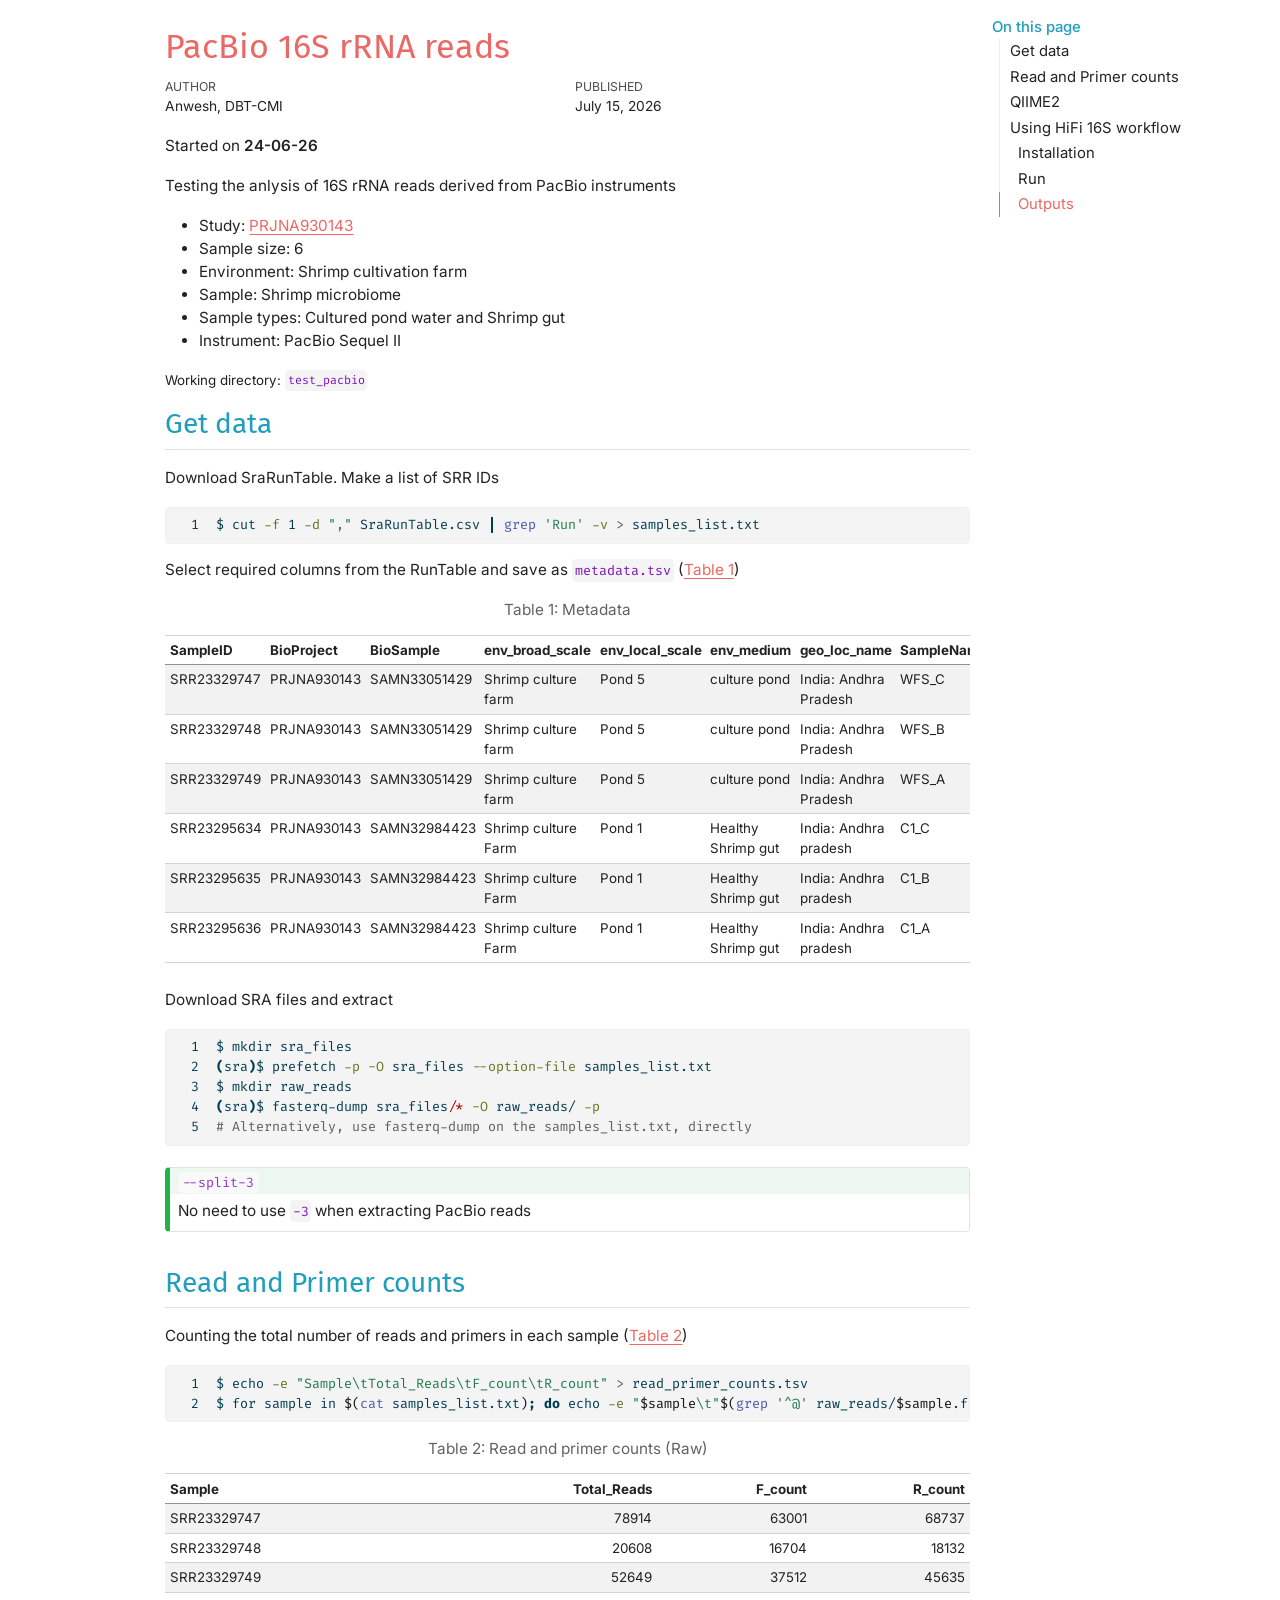
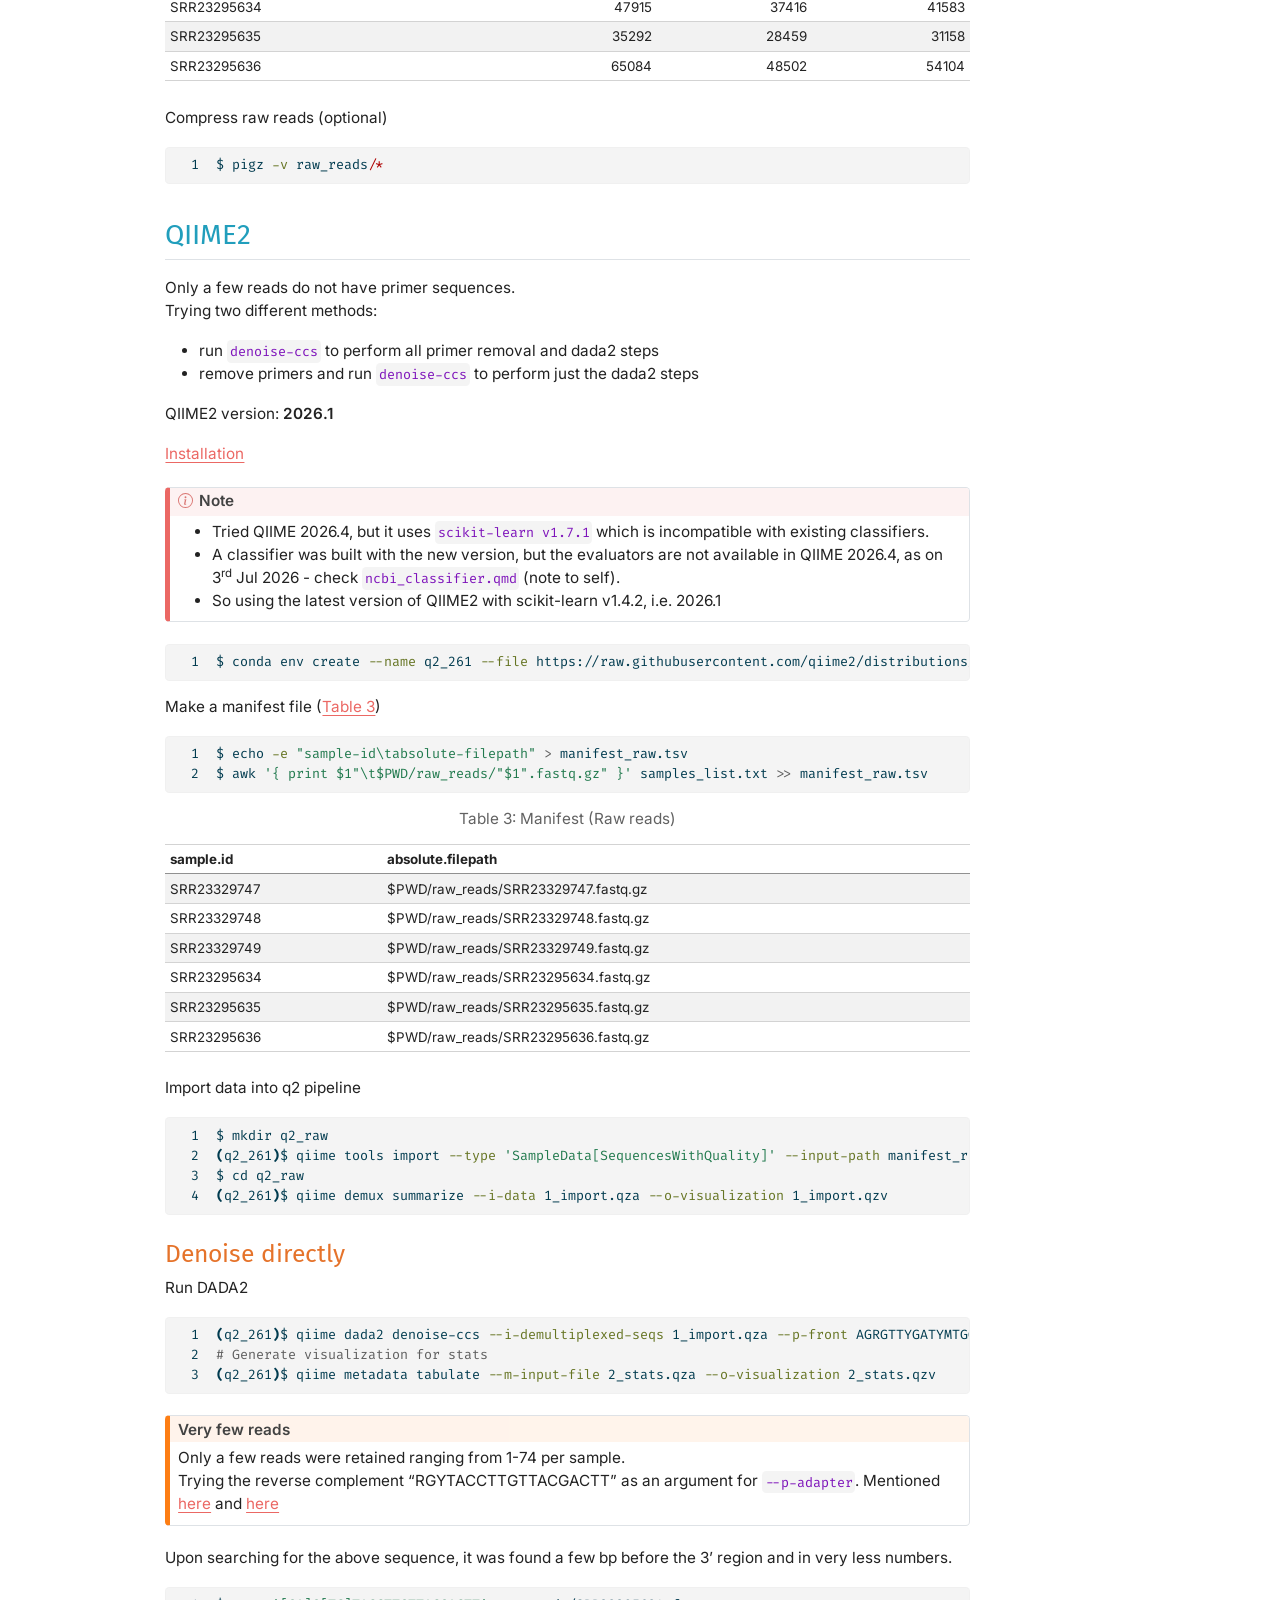
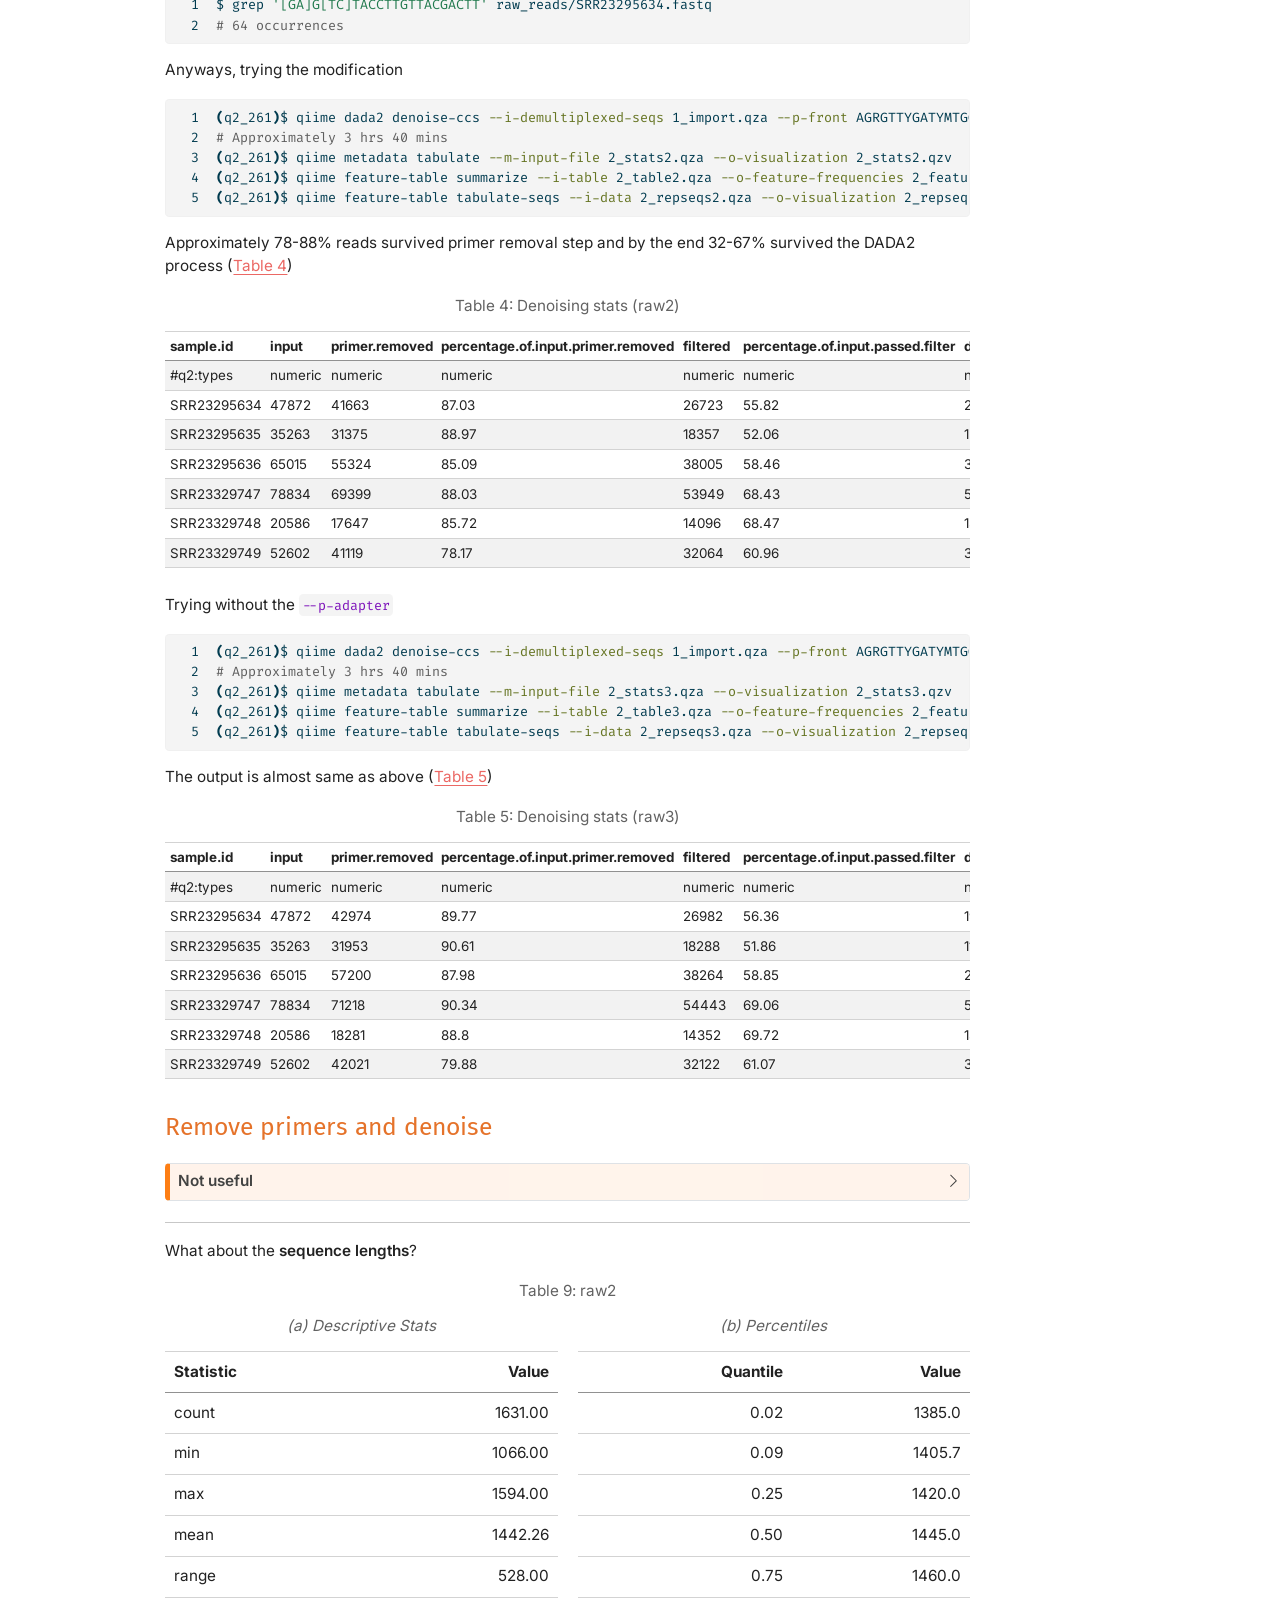
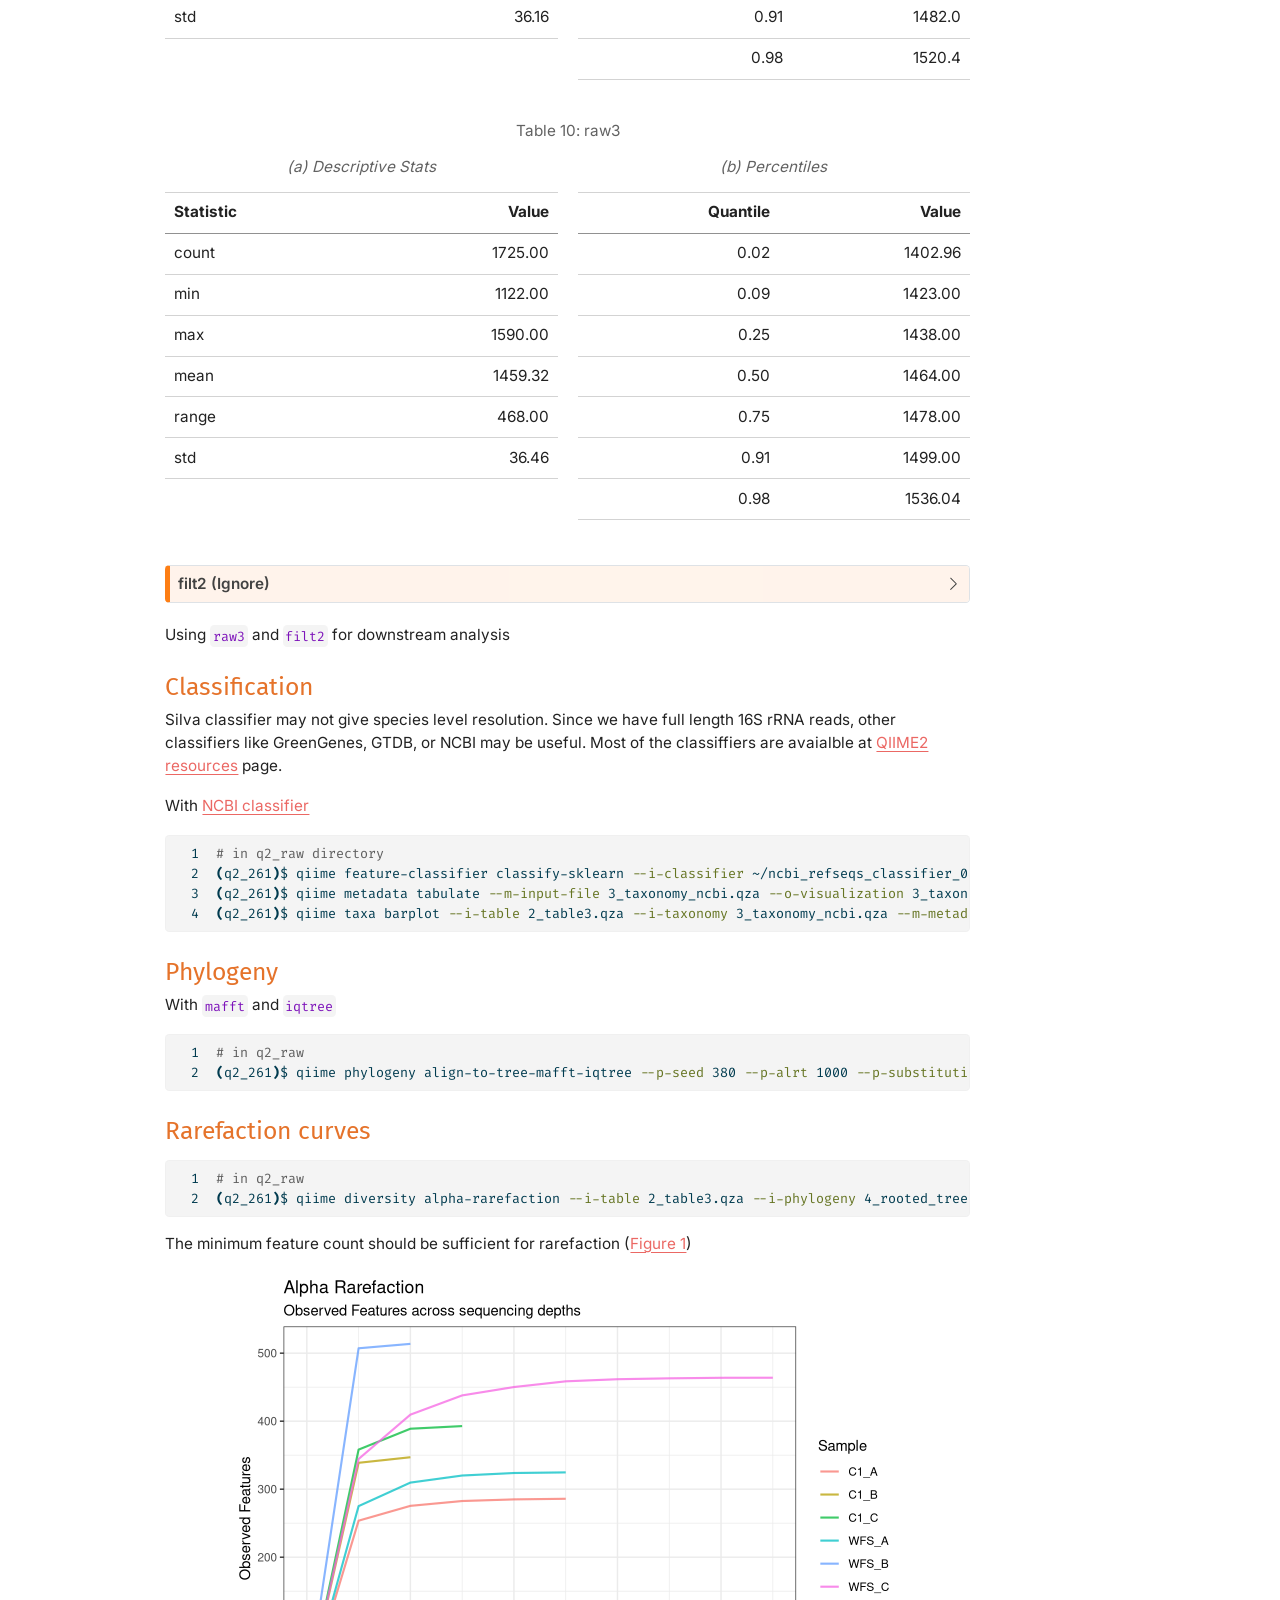
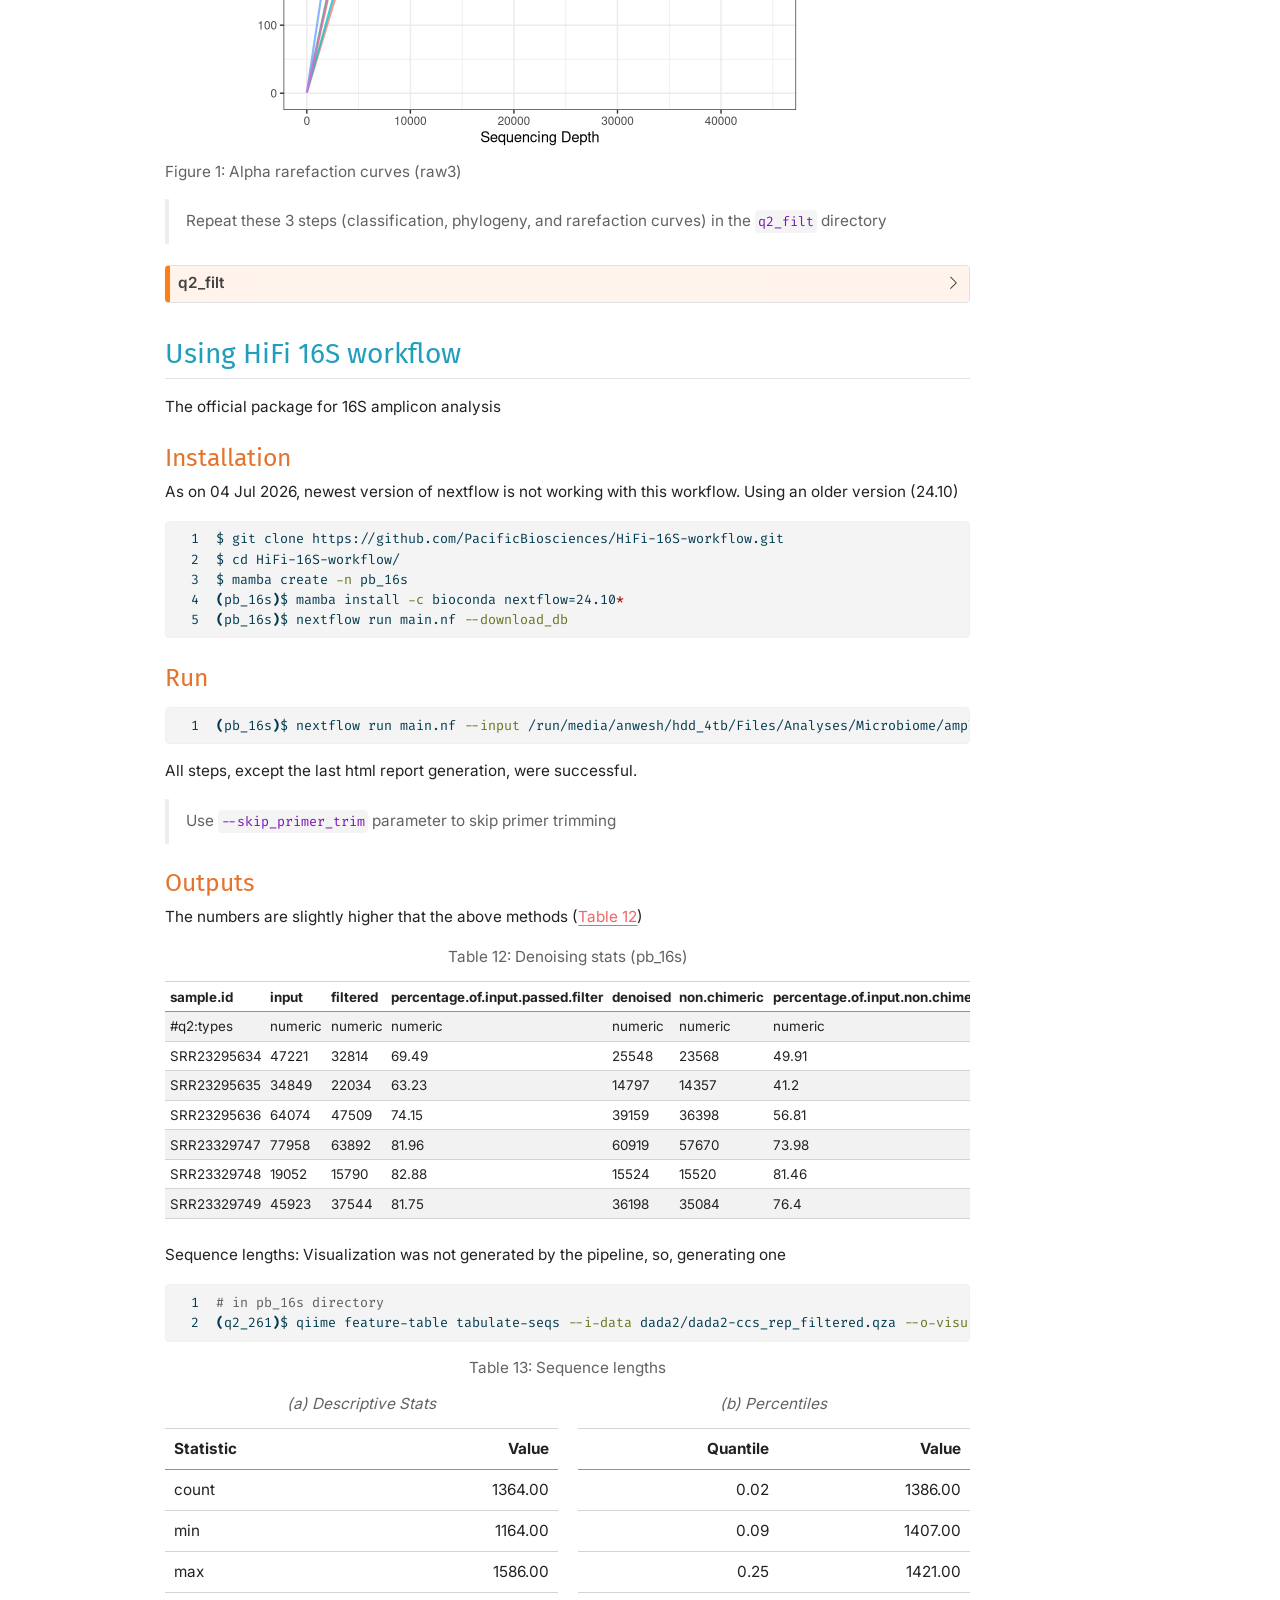
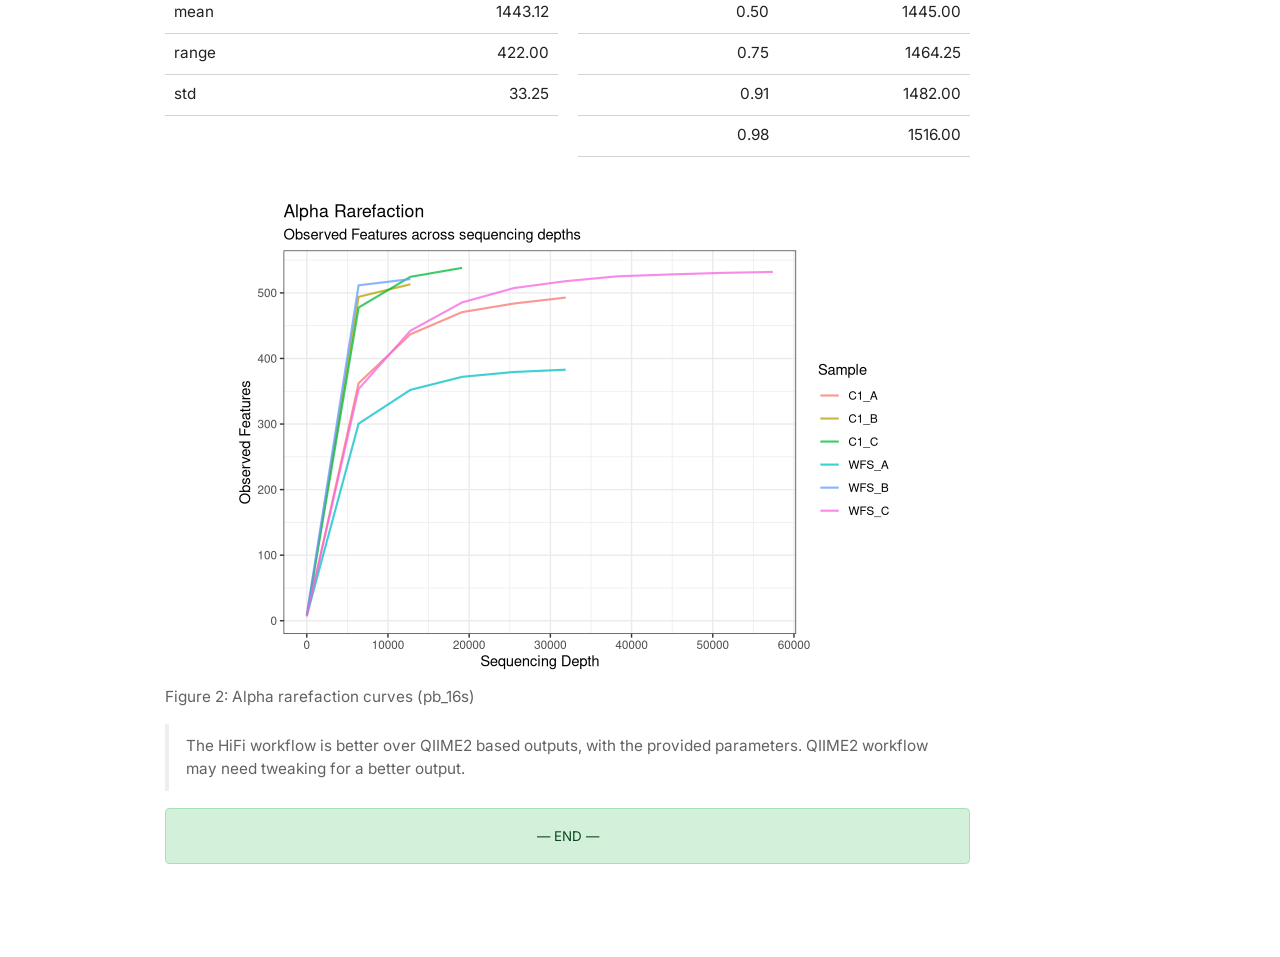
==== docs/test_pacbio.html @ 8f54fe60 "Initial commit" ====
<!DOCTYPE html>
<html xmlns="http://www.w3.org/1999/xhtml" lang="en" xml:lang="en"><head>

<meta charset="utf-8">
<meta name="generator" content="quarto-1.8.26">

<meta name="viewport" content="width=device-width, initial-scale=1.0, user-scalable=yes">

<meta name="author" content="Anwesh, DBT-CMI">
<meta name="dcterms.date" content="2026-07-15">

<title>PacBio 16S rRNA reads</title>
<style>
code{white-space: pre-wrap;}
span.smallcaps{font-variant: small-caps;}
div.columns{display: flex; gap: min(4vw, 1.5em);}
div.column{flex: auto; overflow-x: auto;}
div.hanging-indent{margin-left: 1.5em; text-indent: -1.5em;}
ul.task-list{list-style: none;}
ul.task-list li input[type="checkbox"] {
width: 0.8em;
margin: 0 0.8em 0.2em -1em;  vertical-align: middle;
}

html { -webkit-text-size-adjust: 100%; }
pre > code.sourceCode { white-space: pre; position: relative; }
pre > code.sourceCode > span { display: inline-block; line-height: 1.25; }
pre > code.sourceCode > span:empty { height: 1.2em; }
.sourceCode { overflow: visible; }
code.sourceCode > span { color: inherit; text-decoration: inherit; }
div.sourceCode { margin: 1em 0; }
pre.sourceCode { margin: 0; }
@media screen {
div.sourceCode { overflow: auto; }
}
@media print {
pre > code.sourceCode { white-space: pre-wrap; }
pre > code.sourceCode > span { text-indent: -5em; padding-left: 5em; }
}
pre.numberSource code
{ counter-reset: source-line 0; }
pre.numberSource code > span
{ position: relative; left: -4em; counter-increment: source-line; }
pre.numberSource code > span > a:first-child::before
{ content: counter(source-line);
position: relative; left: -1em; text-align: right; vertical-align: baseline;
border: none; display: inline-block;
-webkit-touch-callout: none; -webkit-user-select: none;
-khtml-user-select: none; -moz-user-select: none;
-ms-user-select: none; user-select: none;
padding: 0 4px; width: 4em;
}
pre.numberSource { margin-left: 3em; padding-left: 4px; }
div.sourceCode
{ }
@media screen {
pre > code.sourceCode > span > a:first-child::before { text-decoration: underline; }
}
</style>


<script>const headroomChanged = new CustomEvent("quarto-hrChanged", {
  detail: {},
  bubbles: true,
  cancelable: false,
  composed: false,
});

const announceDismiss = () => {
  const annEl = window.document.getElementById("quarto-announcement");
  if (annEl) {
    annEl.remove();

    const annId = annEl.getAttribute("data-announcement-id");
    window.localStorage.setItem(`quarto-announce-${annId}`, "true");
  }
};

const announceRegister = () => {
  const annEl = window.document.getElementById("quarto-announcement");
  if (annEl) {
    const annId = annEl.getAttribute("data-announcement-id");
    const isDismissed =
      window.localStorage.getItem(`quarto-announce-${annId}`) || false;
    if (isDismissed) {
      announceDismiss();
      return;
    } else {
      annEl.classList.remove("hidden");
    }

    const actionEl = annEl.querySelector(".quarto-announcement-action");
    if (actionEl) {
      actionEl.addEventListener("click", function (e) {
        e.preventDefault();
        // Hide the bar immediately
        announceDismiss();
      });
    }
  }
};

window.document.addEventListener("DOMContentLoaded", function () {
  let init = false;

  announceRegister();

  // Manage the back to top button, if one is present.
  let lastScrollTop = window.pageYOffset || document.documentElement.scrollTop;
  const scrollDownBuffer = 5;
  const scrollUpBuffer = 35;
  const btn = document.getElementById("quarto-back-to-top");
  const hideBackToTop = () => {
    btn.style.display = "none";
  };
  const showBackToTop = () => {
    btn.style.display = "inline-block";
  };
  if (btn) {
    window.document.addEventListener(
      "scroll",
      function () {
        const currentScrollTop =
          window.pageYOffset || document.documentElement.scrollTop;

        // Shows and hides the button 'intelligently' as the user scrolls
        if (currentScrollTop - scrollDownBuffer > lastScrollTop) {
          hideBackToTop();
          lastScrollTop = currentScrollTop <= 0 ? 0 : currentScrollTop;
        } else if (currentScrollTop < lastScrollTop - scrollUpBuffer) {
          showBackToTop();
          lastScrollTop = currentScrollTop <= 0 ? 0 : currentScrollTop;
        }

        // Show the button at the bottom, hides it at the top
        if (currentScrollTop <= 0) {
          hideBackToTop();
        } else if (
          window.innerHeight + currentScrollTop >=
          document.body.offsetHeight
        ) {
          showBackToTop();
        }
      },
      false
    );
  }

  function throttle(func, wait) {
    var timeout;
    return function () {
      const context = this;
      const args = arguments;
      const later = function () {
        clearTimeout(timeout);
        timeout = null;
        func.apply(context, args);
      };

      if (!timeout) {
        timeout = setTimeout(later, wait);
      }
    };
  }

  function headerOffset() {
    // Set an offset if there is are fixed top navbar
    const headerEl = window.document.querySelector("header.fixed-top");
    if (headerEl) {
      return headerEl.clientHeight;
    } else {
      return 0;
    }
  }

  function footerOffset() {
    const footerEl = window.document.querySelector("footer.footer");
    if (footerEl) {
      return footerEl.clientHeight;
    } else {
      return 0;
    }
  }

  function dashboardOffset() {
    const dashboardNavEl = window.document.getElementById(
      "quarto-dashboard-header"
    );
    if (dashboardNavEl !== null) {
      return dashboardNavEl.clientHeight;
    } else {
      return 0;
    }
  }

  function updateDocumentOffsetWithoutAnimation() {
    updateDocumentOffset(false);
  }

  function updateDocumentOffset(animated) {
    // set body offset
    const topOffset = headerOffset();
    const bodyOffset = topOffset + footerOffset() + dashboardOffset();
    const bodyEl = window.document.body;
    bodyEl.setAttribute("data-bs-offset", topOffset);
    bodyEl.style.paddingTop = topOffset + "px";

    // deal with sidebar offsets
    const sidebars = window.document.querySelectorAll(
      ".sidebar, .headroom-target"
    );
    sidebars.forEach((sidebar) => {
      if (!animated) {
        sidebar.classList.add("notransition");
        // Remove the no transition class after the animation has time to complete
        setTimeout(function () {
          sidebar.classList.remove("notransition");
        }, 201);
      }

      if (window.Headroom && sidebar.classList.contains("sidebar-unpinned")) {
        sidebar.style.top = "0";
        sidebar.style.maxHeight = "100vh";
      } else {
        sidebar.style.top = topOffset + "px";
        sidebar.style.maxHeight = "calc(100vh - " + topOffset + "px)";
      }
    });

    // allow space for footer
    const mainContainer = window.document.querySelector(".quarto-container");
    if (mainContainer) {
      mainContainer.style.minHeight = "calc(100vh - " + bodyOffset + "px)";
    }

    // link offset
    let linkStyle = window.document.querySelector("#quarto-target-style");
    if (!linkStyle) {
      linkStyle = window.document.createElement("style");
      linkStyle.setAttribute("id", "quarto-target-style");
      window.document.head.appendChild(linkStyle);
    }
    while (linkStyle.firstChild) {
      linkStyle.removeChild(linkStyle.firstChild);
    }
    if (topOffset > 0) {
      linkStyle.appendChild(
        window.document.createTextNode(`
      section:target::before {
        content: "";
        display: block;
        height: ${topOffset}px;
        margin: -${topOffset}px 0 0;
      }`)
      );
    }
    if (init) {
      window.dispatchEvent(headroomChanged);
    }
    init = true;
  }

  // initialize headroom
  var header = window.document.querySelector("#quarto-header");
  if (header && window.Headroom) {
    const headroom = new window.Headroom(header, {
      tolerance: 5,
      onPin: function () {
        const sidebars = window.document.querySelectorAll(
          ".sidebar, .headroom-target"
        );
        sidebars.forEach((sidebar) => {
          sidebar.classList.remove("sidebar-unpinned");
        });
        updateDocumentOffset();
      },
      onUnpin: function () {
        const sidebars = window.document.querySelectorAll(
          ".sidebar, .headroom-target"
        );
        sidebars.forEach((sidebar) => {
          sidebar.classList.add("sidebar-unpinned");
        });
        updateDocumentOffset();
      },
    });
    headroom.init();

    let frozen = false;
    window.quartoToggleHeadroom = function () {
      if (frozen) {
        headroom.unfreeze();
        frozen = false;
      } else {
        headroom.freeze();
        frozen = true;
      }
    };
  }

  window.addEventListener(
    "hashchange",
    function (e) {
      if (
        getComputedStyle(document.documentElement).scrollBehavior !== "smooth"
      ) {
        window.scrollTo(0, window.pageYOffset - headerOffset());
      }
    },
    false
  );

  // Observe size changed for the header
  const headerEl = window.document.querySelector("header.fixed-top");
  if (headerEl && window.ResizeObserver) {
    const observer = new window.ResizeObserver(() => {
      setTimeout(updateDocumentOffsetWithoutAnimation, 0);
    });
    observer.observe(headerEl, {
      attributes: true,
      childList: true,
      characterData: true,
    });
  } else {
    window.addEventListener(
      "resize",
      throttle(updateDocumentOffsetWithoutAnimation, 50)
    );
  }
  setTimeout(updateDocumentOffsetWithoutAnimation, 250);

  // fixup index.html links if we aren't on the filesystem
  if (window.location.protocol !== "file:") {
    const links = window.document.querySelectorAll("a");
    for (let i = 0; i < links.length; i++) {
      if (links[i].href) {
        links[i].dataset.originalHref = links[i].href;
        links[i].href = links[i].href.replace(/\/index\.html/, "/");
      }
    }

    // Fixup any sharing links that require urls
    // Append url to any sharing urls
    const sharingLinks = window.document.querySelectorAll(
      "a.sidebar-tools-main-item, a.quarto-navigation-tool, a.quarto-navbar-tools, a.quarto-navbar-tools-item"
    );
    for (let i = 0; i < sharingLinks.length; i++) {
      const sharingLink = sharingLinks[i];
      const href = sharingLink.getAttribute("href");
      if (href) {
        sharingLink.setAttribute(
          "href",
          href.replace("|url|", window.location.href)
        );
      }
    }

    // Scroll the active navigation item into view, if necessary
    const navSidebar = window.document.querySelector("nav#quarto-sidebar");
    if (navSidebar) {
      // Find the active item
      const activeItem = navSidebar.querySelector("li.sidebar-item a.active");
      if (activeItem) {
        // Wait for the scroll height and height to resolve by observing size changes on the
        // nav element that is scrollable
        const resizeObserver = new ResizeObserver((_entries) => {
          // The bottom of the element
          const elBottom = activeItem.offsetTop;
          const viewBottom = navSidebar.scrollTop + navSidebar.clientHeight;

          // The element height and scroll height are the same, then we are still loading
          if (viewBottom !== navSidebar.scrollHeight) {
            // Determine if the item isn't visible and scroll to it
            if (elBottom >= viewBottom) {
              navSidebar.scrollTop = elBottom;
            }

            // stop observing now since we've completed the scroll
            resizeObserver.unobserve(navSidebar);
          }
        });
        resizeObserver.observe(navSidebar);
      }
    }
  }
});
</script>
<script>/*!
 * clipboard.js v2.0.11
 * https://clipboardjs.com/
 *
 * Licensed MIT © Zeno Rocha
 */
!function(t,e){"object"==typeof exports&&"object"==typeof module?module.exports=e():"function"==typeof define&&define.amd?define([],e):"object"==typeof exports?exports.ClipboardJS=e():t.ClipboardJS=e()}(this,function(){return n={686:function(t,e,n){"use strict";n.d(e,{default:function(){return b}});var e=n(279),i=n.n(e),e=n(370),u=n.n(e),e=n(817),r=n.n(e);function c(t){try{return document.execCommand(t)}catch(t){return}}var a=function(t){t=r()(t);return c("cut"),t};function o(t,e){var n,o,t=(n=t,o="rtl"===document.documentElement.getAttribute("dir"),(t=document.createElement("textarea")).style.fontSize="12pt",t.style.border="0",t.style.padding="0",t.style.margin="0",t.style.position="absolute",t.style[o?"right":"left"]="-9999px",o=window.pageYOffset||document.documentElement.scrollTop,t.style.top="".concat(o,"px"),t.setAttribute("readonly",""),t.value=n,t);return e.container.appendChild(t),e=r()(t),c("copy"),t.remove(),e}var f=function(t){var e=1<arguments.length&&void 0!==arguments[1]?arguments[1]:{container:document.body},n="";return"string"==typeof t?n=o(t,e):t instanceof HTMLInputElement&&!["text","search","url","tel","password"].includes(null==t?void 0:t.type)?n=o(t.value,e):(n=r()(t),c("copy")),n};function l(t){return(l="function"==typeof Symbol&&"symbol"==typeof Symbol.iterator?function(t){return typeof t}:function(t){return t&&"function"==typeof Symbol&&t.constructor===Symbol&&t!==Symbol.prototype?"symbol":typeof t})(t)}var s=function(){var t=0<arguments.length&&void 0!==arguments[0]?arguments[0]:{},e=t.action,n=void 0===e?"copy":e,o=t.container,e=t.target,t=t.text;if("copy"!==n&&"cut"!==n)throw new Error('Invalid "action" value, use either "copy" or "cut"');if(void 0!==e){if(!e||"object"!==l(e)||1!==e.nodeType)throw new Error('Invalid "target" value, use a valid Element');if("copy"===n&&e.hasAttribute("disabled"))throw new Error('Invalid "target" attribute. Please use "readonly" instead of "disabled" attribute');if("cut"===n&&(e.hasAttribute("readonly")||e.hasAttribute("disabled")))throw new Error('Invalid "target" attribute. You can\'t cut text from elements with "readonly" or "disabled" attributes')}return t?f(t,{container:o}):e?"cut"===n?a(e):f(e,{container:o}):void 0};function p(t){return(p="function"==typeof Symbol&&"symbol"==typeof Symbol.iterator?function(t){return typeof t}:function(t){return t&&"function"==typeof Symbol&&t.constructor===Symbol&&t!==Symbol.prototype?"symbol":typeof t})(t)}function d(t,e){for(var n=0;n<e.length;n++){var o=e[n];o.enumerable=o.enumerable||!1,o.configurable=!0,"value"in o&&(o.writable=!0),Object.defineProperty(t,o.key,o)}}function y(t,e){return(y=Object.setPrototypeOf||function(t,e){return t.__proto__=e,t})(t,e)}function h(n){var o=function(){if("undefined"==typeof Reflect||!Reflect.construct)return!1;if(Reflect.construct.sham)return!1;if("function"==typeof Proxy)return!0;try{return Date.prototype.toString.call(Reflect.construct(Date,[],function(){})),!0}catch(t){return!1}}();return function(){var t,e=v(n);return t=o?(t=v(this).constructor,Reflect.construct(e,arguments,t)):e.apply(this,arguments),e=this,!(t=t)||"object"!==p(t)&&"function"!=typeof t?function(t){if(void 0!==t)return t;throw new ReferenceError("this hasn't been initialised - super() hasn't been called")}(e):t}}function v(t){return(v=Object.setPrototypeOf?Object.getPrototypeOf:function(t){return t.__proto__||Object.getPrototypeOf(t)})(t)}function m(t,e){t="data-clipboard-".concat(t);if(e.hasAttribute(t))return e.getAttribute(t)}var b=function(){!function(t,e){if("function"!=typeof e&&null!==e)throw new TypeError("Super expression must either be null or a function");t.prototype=Object.create(e&&e.prototype,{constructor:{value:t,writable:!0,configurable:!0}}),e&&y(t,e)}(r,i());var t,e,n,o=h(r);function r(t,e){var n;return function(t){if(!(t instanceof r))throw new TypeError("Cannot call a class as a function")}(this),(n=o.call(this)).resolveOptions(e),n.listenClick(t),n}return t=r,n=[{key:"copy",value:function(t){var e=1<arguments.length&&void 0!==arguments[1]?arguments[1]:{container:document.body};return f(t,e)}},{key:"cut",value:function(t){return a(t)}},{key:"isSupported",value:function(){var t=0<arguments.length&&void 0!==arguments[0]?arguments[0]:["copy","cut"],t="string"==typeof t?[t]:t,e=!!document.queryCommandSupported;return t.forEach(function(t){e=e&&!!document.queryCommandSupported(t)}),e}}],(e=[{key:"resolveOptions",value:function(){var t=0<arguments.length&&void 0!==arguments[0]?arguments[0]:{};this.action="function"==typeof t.action?t.action:this.defaultAction,this.target="function"==typeof t.target?t.target:this.defaultTarget,this.text="function"==typeof t.text?t.text:this.defaultText,this.container="object"===p(t.container)?t.container:document.body}},{key:"listenClick",value:function(t){var e=this;this.listener=u()(t,"click",function(t){return e.onClick(t)})}},{key:"onClick",value:function(t){var e=t.delegateTarget||t.currentTarget,n=this.action(e)||"copy",t=s({action:n,container:this.container,target:this.target(e),text:this.text(e)});this.emit(t?"success":"error",{action:n,text:t,trigger:e,clearSelection:function(){e&&e.focus(),window.getSelection().removeAllRanges()}})}},{key:"defaultAction",value:function(t){return m("action",t)}},{key:"defaultTarget",value:function(t){t=m("target",t);if(t)return document.querySelector(t)}},{key:"defaultText",value:function(t){return m("text",t)}},{key:"destroy",value:function(){this.listener.destroy()}}])&&d(t.prototype,e),n&&d(t,n),r}()},828:function(t){var e;"undefined"==typeof Element||Element.prototype.matches||((e=Element.prototype).matches=e.matchesSelector||e.mozMatchesSelector||e.msMatchesSelector||e.oMatchesSelector||e.webkitMatchesSelector),t.exports=function(t,e){for(;t&&9!==t.nodeType;){if("function"==typeof t.matches&&t.matches(e))return t;t=t.parentNode}}},438:function(t,e,n){var u=n(828);function i(t,e,n,o,r){var i=function(e,n,t,o){return function(t){t.delegateTarget=u(t.target,n),t.delegateTarget&&o.call(e,t)}}.apply(this,arguments);return t.addEventListener(n,i,r),{destroy:function(){t.removeEventListener(n,i,r)}}}t.exports=function(t,e,n,o,r){return"function"==typeof t.addEventListener?i.apply(null,arguments):"function"==typeof n?i.bind(null,document).apply(null,arguments):("string"==typeof t&&(t=document.querySelectorAll(t)),Array.prototype.map.call(t,function(t){return i(t,e,n,o,r)}))}},879:function(t,n){n.node=function(t){return void 0!==t&&t instanceof HTMLElement&&1===t.nodeType},n.nodeList=function(t){var e=Object.prototype.toString.call(t);return void 0!==t&&("[object NodeList]"===e||"[object HTMLCollection]"===e)&&"length"in t&&(0===t.length||n.node(t[0]))},n.string=function(t){return"string"==typeof t||t instanceof String},n.fn=function(t){return"[object Function]"===Object.prototype.toString.call(t)}},370:function(t,e,n){var f=n(879),l=n(438);t.exports=function(t,e,n){if(!t&&!e&&!n)throw new Error("Missing required arguments");if(!f.string(e))throw new TypeError("Second argument must be a String");if(!f.fn(n))throw new TypeError("Third argument must be a Function");if(f.node(t))return c=e,a=n,(u=t).addEventListener(c,a),{destroy:function(){u.removeEventListener(c,a)}};if(f.nodeList(t))return o=t,r=e,i=n,Array.prototype.forEach.call(o,function(t){t.addEventListener(r,i)}),{destroy:function(){Array.prototype.forEach.call(o,function(t){t.removeEventListener(r,i)})}};if(f.string(t))return t=t,e=e,n=n,l(document.body,t,e,n);throw new TypeError("First argument must be a String, HTMLElement, HTMLCollection, or NodeList");var o,r,i,u,c,a}},817:function(t){t.exports=function(t){var e,n="SELECT"===t.nodeName?(t.focus(),t.value):"INPUT"===t.nodeName||"TEXTAREA"===t.nodeName?((e=t.hasAttribute("readonly"))||t.setAttribute("readonly",""),t.select(),t.setSelectionRange(0,t.value.length),e||t.removeAttribute("readonly"),t.value):(t.hasAttribute("contenteditable")&&t.focus(),n=window.getSelection(),(e=document.createRange()).selectNodeContents(t),n.removeAllRanges(),n.addRange(e),n.toString());return n}},279:function(t){function e(){}e.prototype={on:function(t,e,n){var o=this.e||(this.e={});return(o[t]||(o[t]=[])).push({fn:e,ctx:n}),this},once:function(t,e,n){var o=this;function r(){o.off(t,r),e.apply(n,arguments)}return r._=e,this.on(t,r,n)},emit:function(t){for(var e=[].slice.call(arguments,1),n=((this.e||(this.e={}))[t]||[]).slice(),o=0,r=n.length;o<r;o++)n[o].fn.apply(n[o].ctx,e);return this},off:function(t,e){var n=this.e||(this.e={}),o=n[t],r=[];if(o&&e)for(var i=0,u=o.length;i<u;i++)o[i].fn!==e&&o[i].fn._!==e&&r.push(o[i]);return r.length?n[t]=r:delete n[t],this}},t.exports=e,t.exports.TinyEmitter=e}},r={},o.n=function(t){var e=t&&t.__esModule?function(){return t.default}:function(){return t};return o.d(e,{a:e}),e},o.d=function(t,e){for(var n in e)o.o(e,n)&&!o.o(t,n)&&Object.defineProperty(t,n,{enumerable:!0,get:e[n]})},o.o=function(t,e){return Object.prototype.hasOwnProperty.call(t,e)},o(686).default;function o(t){if(r[t])return r[t].exports;var e=r[t]={exports:{}};return n[t](e,e.exports,o),e.exports}var n,r});</script>
<script>/*! @algolia/autocomplete-js 1.19.1 | MIT License | © Algolia, Inc. and contributors | https://github.com/algolia/autocomplete */
!function(e,t){"object"==typeof exports&&"undefined"!=typeof module?t(exports):"function"==typeof define&&define.amd?define(["exports"],t):t((e="undefined"!=typeof globalThis?globalThis:e||self)["@algolia/autocomplete-js"]={})}(this,(function(e){"use strict";function t(e,t){var n=Object.keys(e);if(Object.getOwnPropertySymbols){var r=Object.getOwnPropertySymbols(e);t&&(r=r.filter((function(t){return Object.getOwnPropertyDescriptor(e,t).enumerable}))),n.push.apply(n,r)}return n}function n(e){for(var n=1;n<arguments.length;n++){var r=null!=arguments[n]?arguments[n]:{};n%2?t(Object(r),!0).forEach((function(t){o(e,t,r[t])})):Object.getOwnPropertyDescriptors?Object.defineProperties(e,Object.getOwnPropertyDescriptors(r)):t(Object(r)).forEach((function(t){Object.defineProperty(e,t,Object.getOwnPropertyDescriptor(r,t))}))}return e}function r(e){return r="function"==typeof Symbol&&"symbol"==typeof Symbol.iterator?function(e){return typeof e}:function(e){return e&&"function"==typeof Symbol&&e.constructor===Symbol&&e!==Symbol.prototype?"symbol":typeof e},r(e)}function o(e,t,n){return(t=function(e){var t=function(e,t){if("object"!=typeof e||null===e)return e;var n=e[Symbol.toPrimitive];if(void 0!==n){var r=n.call(e,t||"default");if("object"!=typeof r)return r;throw new TypeError("@@toPrimitive must return a primitive value.")}return("string"===t?String:Number)(e)}(e,"string");return"symbol"==typeof t?t:String(t)}(t))in e?Object.defineProperty(e,t,{value:n,enumerable:!0,configurable:!0,writable:!0}):e[t]=n,e}function i(){return i=Object.assign?Object.assign.bind():function(e){for(var t=1;t<arguments.length;t++){var n=arguments[t];for(var r in n)Object.prototype.hasOwnProperty.call(n,r)&&(e[r]=n[r])}return e},i.apply(this,arguments)}function u(e,t){if(null==e)return{};var n,r,o=function(e,t){if(null==e)return{};var n,r,o={},i=Object.keys(e);for(r=0;r<i.length;r++)n=i[r],t.indexOf(n)>=0||(o[n]=e[n]);return o}(e,t);if(Object.getOwnPropertySymbols){var i=Object.getOwnPropertySymbols(e);for(r=0;r<i.length;r++)n=i[r],t.indexOf(n)>=0||Object.prototype.propertyIsEnumerable.call(e,n)&&(o[n]=e[n])}return o}function a(e,t){return function(e){if(Array.isArray(e))return e}(e)||function(e,t){var n=null==e?null:"undefined"!=typeof Symbol&&e[Symbol.iterator]||e["@@iterator"];if(null!=n){var r,o,i,u,a=[],l=!0,c=!1;try{if(i=(n=n.call(e)).next,0===t){if(Object(n)!==n)return;l=!1}else for(;!(l=(r=i.call(n)).done)&&(a.push(r.value),a.length!==t);l=!0);}catch(e){c=!0,o=e}finally{try{if(!l&&null!=n.return&&(u=n.return(),Object(u)!==u))return}finally{if(c)throw o}}return a}}(e,t)||c(e,t)||function(){throw new TypeError("Invalid attempt to destructure non-iterable instance.\nIn order to be iterable, non-array objects must have a [Symbol.iterator]() method.")}()}function l(e){return function(e){if(Array.isArray(e))return s(e)}(e)||function(e){if("undefined"!=typeof Symbol&&null!=e[Symbol.iterator]||null!=e["@@iterator"])return Array.from(e)}(e)||c(e)||function(){throw new TypeError("Invalid attempt to spread non-iterable instance.\nIn order to be iterable, non-array objects must have a [Symbol.iterator]() method.")}()}function c(e,t){if(e){if("string"==typeof e)return s(e,t);var n=Object.prototype.toString.call(e).slice(8,-1);return"Object"===n&&e.constructor&&(n=e.constructor.name),"Map"===n||"Set"===n?Array.from(e):"Arguments"===n||/^(?:Ui|I)nt(?:8|16|32)(?:Clamped)?Array$/.test(n)?s(e,t):void 0}}function s(e,t){(null==t||t>e.length)&&(t=e.length);for(var n=0,r=new Array(t);n<t;n++)r[n]=e[n];return r}function f(e){return{current:e}}function p(e,t){var n=void 0;return function(){for(var r=arguments.length,o=new Array(r),i=0;i<r;i++)o[i]=arguments[i];n&&clearTimeout(n),n=setTimeout((function(){return e.apply(void 0,o)}),t)}}function m(e){return e.reduce((function(e,t){return e.concat(t)}),[])}var v=0;function d(){return"autocomplete-".concat(v++)}function y(e,t){return t.reduce((function(e,t){return e&&e[t]}),e)}function b(e){return 0===e.collections.length?0:e.collections.reduce((function(e,t){return e+t.items.length}),0)}function g(e){return e!==Object(e)}function h(e,t){if(e===t)return!0;if(g(e)||g(t)||"function"==typeof e||"function"==typeof t)return e===t;if(Object.keys(e).length!==Object.keys(t).length)return!1;for(var n=0,r=Object.keys(e);n<r.length;n++){var o=r[n];if(!(o in t))return!1;if(!h(e[o],t[o]))return!1}return!0}var _=function(){};var O="1.19.1",S=[{segment:"autocomplete-core",version:O}];function j(e){var t=e.item,n=e.items,r=void 0===n?[]:n;return{index:t.__autocomplete_indexName,items:[t],positions:[1+r.findIndex((function(e){return e.objectID===t.objectID}))],queryID:t.__autocomplete_queryID,algoliaSource:["autocomplete"]}}function P(e,t){return function(e){if(Array.isArray(e))return e}(e)||function(e,t){var n=null==e?null:"undefined"!=typeof Symbol&&e[Symbol.iterator]||e["@@iterator"];if(null!=n){var r,o,i,u,a=[],l=!0,c=!1;try{if(i=(n=n.call(e)).next,0===t){if(Object(n)!==n)return;l=!1}else for(;!(l=(r=i.call(n)).done)&&(a.push(r.value),a.length!==t);l=!0);}catch(e){c=!0,o=e}finally{try{if(!l&&null!=n.return&&(u=n.return(),Object(u)!==u))return}finally{if(c)throw o}}return a}}(e,t)||function(e,t){if(!e)return;if("string"==typeof e)return w(e,t);var n=Object.prototype.toString.call(e).slice(8,-1);"Object"===n&&e.constructor&&(n=e.constructor.name);if("Map"===n||"Set"===n)return Array.from(e);if("Arguments"===n||/^(?:Ui|I)nt(?:8|16|32)(?:Clamped)?Array$/.test(n))return w(e,t)}(e,t)||function(){throw new TypeError("Invalid attempt to destructure non-iterable instance.\nIn order to be iterable, non-array objects must have a [Symbol.iterator]() method.")}()}function w(e,t){(null==t||t>e.length)&&(t=e.length);for(var n=0,r=new Array(t);n<t;n++)r[n]=e[n];return r}var I=["items"],A=["items"];function E(e){return E="function"==typeof Symbol&&"symbol"==typeof Symbol.iterator?function(e){return typeof e}:function(e){return e&&"function"==typeof Symbol&&e.constructor===Symbol&&e!==Symbol.prototype?"symbol":typeof e},E(e)}function D(e){return function(e){if(Array.isArray(e))return C(e)}(e)||function(e){if("undefined"!=typeof Symbol&&null!=e[Symbol.iterator]||null!=e["@@iterator"])return Array.from(e)}(e)||function(e,t){if(!e)return;if("string"==typeof e)return C(e,t);var n=Object.prototype.toString.call(e).slice(8,-1);"Object"===n&&e.constructor&&(n=e.constructor.name);if("Map"===n||"Set"===n)return Array.from(e);if("Arguments"===n||/^(?:Ui|I)nt(?:8|16|32)(?:Clamped)?Array$/.test(n))return C(e,t)}(e)||function(){throw new TypeError("Invalid attempt to spread non-iterable instance.\nIn order to be iterable, non-array objects must have a [Symbol.iterator]() method.")}()}function C(e,t){(null==t||t>e.length)&&(t=e.length);for(var n=0,r=new Array(t);n<t;n++)r[n]=e[n];return r}function k(e,t){if(null==e)return{};var n,r,o=function(e,t){if(null==e)return{};var n,r,o={},i=Object.keys(e);for(r=0;r<i.length;r++)n=i[r],t.indexOf(n)>=0||(o[n]=e[n]);return o}(e,t);if(Object.getOwnPropertySymbols){var i=Object.getOwnPropertySymbols(e);for(r=0;r<i.length;r++)n=i[r],t.indexOf(n)>=0||Object.prototype.propertyIsEnumerable.call(e,n)&&(o[n]=e[n])}return o}function x(e,t){var n=Object.keys(e);if(Object.getOwnPropertySymbols){var r=Object.getOwnPropertySymbols(e);t&&(r=r.filter((function(t){return Object.getOwnPropertyDescriptor(e,t).enumerable}))),n.push.apply(n,r)}return n}function N(e){for(var t=1;t<arguments.length;t++){var n=null!=arguments[t]?arguments[t]:{};t%2?x(Object(n),!0).forEach((function(t){T(e,t,n[t])})):Object.getOwnPropertyDescriptors?Object.defineProperties(e,Object.getOwnPropertyDescriptors(n)):x(Object(n)).forEach((function(t){Object.defineProperty(e,t,Object.getOwnPropertyDescriptor(n,t))}))}return e}function T(e,t,n){return(t=function(e){var t=function(e,t){if("object"!==E(e)||null===e)return e;var n=e[Symbol.toPrimitive];if(void 0!==n){var r=n.call(e,t||"default");if("object"!==E(r))return r;throw new TypeError("@@toPrimitive must return a primitive value.")}return("string"===t?String:Number)(e)}(e,"string");return"symbol"===E(t)?t:String(t)}(t))in e?Object.defineProperty(e,t,{value:n,enumerable:!0,configurable:!0,writable:!0}):e[t]=n,e}function q(e){for(var t=arguments.length>1&&void 0!==arguments[1]?arguments[1]:20,n=[],r=0;r<e.objectIDs.length;r+=t)n.push(N(N({},e),{},{objectIDs:e.objectIDs.slice(r,r+t)}));return n}function B(e){return e.map((function(e){var t=e.items,n=k(e,I);return N(N({},n),{},{objectIDs:(null==t?void 0:t.map((function(e){return e.objectID})))||n.objectIDs})}))}function R(e){var t,n,r,o=(t=P((e.version||"").split(".").map(Number),2),n=t[0],r=t[1],n>=3||2===n&&r>=4||1===n&&r>=10);function i(t,n,r){if(o&&void 0!==r){var i=r[0].__autocomplete_algoliaCredentials,u={"X-Algolia-Application-Id":i.appId,"X-Algolia-API-Key":i.apiKey};e.apply(void 0,[t].concat(D(n),[{headers:u}]))}else e.apply(void 0,[t].concat(D(n)))}return{init:function(t,n){e("init",{appId:t,apiKey:n})},setAuthenticatedUserToken:function(t){e("setAuthenticatedUserToken",t)},setUserToken:function(t){e("setUserToken",t)},clickedObjectIDsAfterSearch:function(){for(var e=arguments.length,t=new Array(e),n=0;n<e;n++)t[n]=arguments[n];t.length>0&&i("clickedObjectIDsAfterSearch",B(t),t[0].items)},clickedObjectIDs:function(){for(var e=arguments.length,t=new Array(e),n=0;n<e;n++)t[n]=arguments[n];t.length>0&&i("clickedObjectIDs",B(t),t[0].items)},clickedFilters:function(){for(var t=arguments.length,n=new Array(t),r=0;r<t;r++)n[r]=arguments[r];n.length>0&&e.apply(void 0,["clickedFilters"].concat(n))},convertedObjectIDsAfterSearch:function(){for(var e=arguments.length,t=new Array(e),n=0;n<e;n++)t[n]=arguments[n];t.length>0&&i("convertedObjectIDsAfterSearch",B(t),t[0].items)},convertedObjectIDs:function(){for(var e=arguments.length,t=new Array(e),n=0;n<e;n++)t[n]=arguments[n];t.length>0&&i("convertedObjectIDs",B(t),t[0].items)},convertedFilters:function(){for(var t=arguments.length,n=new Array(t),r=0;r<t;r++)n[r]=arguments[r];n.length>0&&e.apply(void 0,["convertedFilters"].concat(n))},viewedObjectIDs:function(){for(var e=arguments.length,t=new Array(e),n=0;n<e;n++)t[n]=arguments[n];t.length>0&&t.reduce((function(e,t){var n=t.items,r=k(t,A);return[].concat(D(e),D(q(N(N({},r),{},{objectIDs:(null==n?void 0:n.map((function(e){return e.objectID})))||r.objectIDs})).map((function(e){return{items:n,payload:e}}))))}),[]).forEach((function(e){var t=e.items;return i("viewedObjectIDs",[e.payload],t)}))},viewedFilters:function(){for(var t=arguments.length,n=new Array(t),r=0;r<t;r++)n[r]=arguments[r];n.length>0&&e.apply(void 0,["viewedFilters"].concat(n))}}}function L(e){var t=e.items.reduce((function(e,t){var n;return e[t.__autocomplete_indexName]=(null!==(n=e[t.__autocomplete_indexName])&&void 0!==n?n:[]).concat(t),e}),{});return Object.keys(t).map((function(e){return{index:e,items:t[e],algoliaSource:["autocomplete"]}}))}function F(e){return e.objectID&&e.__autocomplete_indexName&&e.__autocomplete_queryID}function U(e){return U="function"==typeof Symbol&&"symbol"==typeof Symbol.iterator?function(e){return typeof e}:function(e){return e&&"function"==typeof Symbol&&e.constructor===Symbol&&e!==Symbol.prototype?"symbol":typeof e},U(e)}function M(e){return function(e){if(Array.isArray(e))return H(e)}(e)||function(e){if("undefined"!=typeof Symbol&&null!=e[Symbol.iterator]||null!=e["@@iterator"])return Array.from(e)}(e)||function(e,t){if(!e)return;if("string"==typeof e)return H(e,t);var n=Object.prototype.toString.call(e).slice(8,-1);"Object"===n&&e.constructor&&(n=e.constructor.name);if("Map"===n||"Set"===n)return Array.from(e);if("Arguments"===n||/^(?:Ui|I)nt(?:8|16|32)(?:Clamped)?Array$/.test(n))return H(e,t)}(e)||function(){throw new TypeError("Invalid attempt to spread non-iterable instance.\nIn order to be iterable, non-array objects must have a [Symbol.iterator]() method.")}()}function H(e,t){(null==t||t>e.length)&&(t=e.length);for(var n=0,r=new Array(t);n<t;n++)r[n]=e[n];return r}function V(e,t){var n=Object.keys(e);if(Object.getOwnPropertySymbols){var r=Object.getOwnPropertySymbols(e);t&&(r=r.filter((function(t){return Object.getOwnPropertyDescriptor(e,t).enumerable}))),n.push.apply(n,r)}return n}function W(e){for(var t=1;t<arguments.length;t++){var n=null!=arguments[t]?arguments[t]:{};t%2?V(Object(n),!0).forEach((function(t){Q(e,t,n[t])})):Object.getOwnPropertyDescriptors?Object.defineProperties(e,Object.getOwnPropertyDescriptors(n)):V(Object(n)).forEach((function(t){Object.defineProperty(e,t,Object.getOwnPropertyDescriptor(n,t))}))}return e}function Q(e,t,n){return(t=function(e){var t=function(e,t){if("object"!==U(e)||null===e)return e;var n=e[Symbol.toPrimitive];if(void 0!==n){var r=n.call(e,t||"default");if("object"!==U(r))return r;throw new TypeError("@@toPrimitive must return a primitive value.")}return("string"===t?String:Number)(e)}(e,"string");return"symbol"===U(t)?t:String(t)}(t))in e?Object.defineProperty(e,t,{value:n,enumerable:!0,configurable:!0,writable:!0}):e[t]=n,e}var K="2.15.0",$="https://cdn.jsdelivr.net/npm/search-insights@".concat(K,"/dist/search-insights.min.js"),z=p((function(e){var t=e.onItemsChange,n=e.items,r=e.insights,o=e.state;t({insights:r,insightsEvents:L({items:n}).map((function(e){return W({eventName:"Items Viewed"},e)})),state:o})}),400);function G(e){var t=function(e){return W({onItemsChange:function(e){var t=e.insights,n=e.insightsEvents,r=e.state;t.viewedObjectIDs.apply(t,M(n.map((function(e){return W(W({},e),{},{algoliaSource:J(e.algoliaSource,r.context)})}))))},onSelect:function(e){var t=e.insights,n=e.insightsEvents,r=e.state;t.clickedObjectIDsAfterSearch.apply(t,M(n.map((function(e){return W(W({},e),{},{algoliaSource:J(e.algoliaSource,r.context)})}))))},onActive:_,__autocomplete_clickAnalytics:!0},e)}(e),n=t.insightsClient,r=t.insightsInitParams,o=t.onItemsChange,i=t.onSelect,u=t.onActive,a=t.__autocomplete_clickAnalytics,l=n;if(n||function(e){if("undefined"!=typeof window)e({window:window})}((function(e){var t=e.window,n=t.AlgoliaAnalyticsObject||"aa";"string"==typeof n&&(l=t[n]),l||(t.AlgoliaAnalyticsObject=n,t[n]||(t[n]=function(){t[n].queue||(t[n].queue=[]);for(var e=arguments.length,r=new Array(e),o=0;o<e;o++)r[o]=arguments[o];t[n].queue.push(r)}),t[n].version=K,l=t[n],function(e){var t="[Autocomplete]: Could not load search-insights.js. Please load it manually following https://alg.li/insights-autocomplete";try{var n=e.document.createElement("script");n.async=!0,n.src=$,n.onerror=function(){console.error(t)},document.body.appendChild(n)}catch(e){console.error(t)}}(t))})),!l)return{};r&&l("init",W({partial:!0},r));var c=R(l),s=f([]),m=p((function(e){var t=e.state;if(t.isOpen){var n=t.collections.reduce((function(e,t){return[].concat(M(e),M(t.items))}),[]).filter(F);h(s.current.map((function(e){return e.objectID})),n.map((function(e){return e.objectID})))||(s.current=n,n.length>0&&z({onItemsChange:o,items:n,insights:c,state:t}))}}),0);return{name:"aa.algoliaInsightsPlugin",subscribe:function(e){var t=e.setContext,n=e.onSelect,r=e.onActive;function o(e){t({algoliaInsightsPlugin:{__algoliaSearchParameters:W(W({},a?{clickAnalytics:!0}:{}),e?{userToken:X(e)}:{}),insights:c}})}l("addAlgoliaAgent","insights-plugin"),o(),l("onUserTokenChange",(function(e){o(e)})),l("getUserToken",null,(function(e,t){o(t)})),n((function(e){var t=e.item,n=e.state,r=e.event,o=e.source;F(t)&&i({state:n,event:r,insights:c,item:t,insightsEvents:[W({eventName:"Item Selected"},j({item:t,items:o.getItems().filter(F)}))]})})),r((function(e){var t=e.item,n=e.source,r=e.state,o=e.event;F(t)&&u({state:r,event:o,insights:c,item:t,insightsEvents:[W({eventName:"Item Active"},j({item:t,items:n.getItems().filter(F)}))]})}))},onStateChange:function(e){var t=e.state;m({state:t})},__autocomplete_pluginOptions:e}}function J(){var e,t=arguments.length>0&&void 0!==arguments[0]?arguments[0]:[],n=arguments.length>1?arguments[1]:void 0;return[].concat(M(t),["autocomplete-internal"],M(null!==(e=n.algoliaInsightsPlugin)&&void 0!==e&&e.__automaticInsights?["autocomplete-automatic"]:[]))}function X(e){return"number"==typeof e?e.toString():e}function Y(e,t){var n=t;return{then:function(t,r){return Y(e.then(ee(t,n,e),ee(r,n,e)),n)},catch:function(t){return Y(e.catch(ee(t,n,e)),n)},finally:function(t){return t&&n.onCancelList.push(t),Y(e.finally(ee(t&&function(){return n.onCancelList=[],t()},n,e)),n)},cancel:function(){n.isCanceled=!0;var e=n.onCancelList;n.onCancelList=[],e.forEach((function(e){e()}))},isCanceled:function(){return!0===n.isCanceled}}}function Z(e){return Y(e,{isCanceled:!1,onCancelList:[]})}function ee(e,t,n){return e?function(n){return t.isCanceled?n:e(n)}:n}var te,ne=!0;function re(e,t,n,r){if(!n)return null;if(e<0&&(null===t||null!==r&&0===t))return n+e;var o=(null===t?-1:t)+e;return o<=-1||o>=n?null===r?null:0:o}function oe(e,t){var n=Object.keys(e);if(Object.getOwnPropertySymbols){var r=Object.getOwnPropertySymbols(e);t&&(r=r.filter((function(t){return Object.getOwnPropertyDescriptor(e,t).enumerable}))),n.push.apply(n,r)}return n}function ie(e){for(var t=1;t<arguments.length;t++){var n=null!=arguments[t]?arguments[t]:{};t%2?oe(Object(n),!0).forEach((function(t){ue(e,t,n[t])})):Object.getOwnPropertyDescriptors?Object.defineProperties(e,Object.getOwnPropertyDescriptors(n)):oe(Object(n)).forEach((function(t){Object.defineProperty(e,t,Object.getOwnPropertyDescriptor(n,t))}))}return e}function ue(e,t,n){return(t=function(e){var t=function(e,t){if("object"!==ae(e)||null===e)return e;var n=e[Symbol.toPrimitive];if(void 0!==n){var r=n.call(e,t||"default");if("object"!==ae(r))return r;throw new TypeError("@@toPrimitive must return a primitive value.")}return("string"===t?String:Number)(e)}(e,"string");return"symbol"===ae(t)?t:String(t)}(t))in e?Object.defineProperty(e,t,{value:n,enumerable:!0,configurable:!0,writable:!0}):e[t]=n,e}function ae(e){return ae="function"==typeof Symbol&&"symbol"==typeof Symbol.iterator?function(e){return typeof e}:function(e){return e&&"function"==typeof Symbol&&e.constructor===Symbol&&e!==Symbol.prototype?"symbol":typeof e},ae(e)}function le(e,t){var n="undefined"!=typeof Symbol&&e[Symbol.iterator]||e["@@iterator"];if(!n){if(Array.isArray(e)||(n=function(e,t){if(!e)return;if("string"==typeof e)return ce(e,t);var n=Object.prototype.toString.call(e).slice(8,-1);"Object"===n&&e.constructor&&(n=e.constructor.name);if("Map"===n||"Set"===n)return Array.from(e);if("Arguments"===n||/^(?:Ui|I)nt(?:8|16|32)(?:Clamped)?Array$/.test(n))return ce(e,t)}(e))||t&&e&&"number"==typeof e.length){n&&(e=n);var r=0,o=function(){};return{s:o,n:function(){return r>=e.length?{done:!0}:{done:!1,value:e[r++]}},e:function(e){throw e},f:o}}throw new TypeError("Invalid attempt to iterate non-iterable instance.\nIn order to be iterable, non-array objects must have a [Symbol.iterator]() method.")}var i,u=!0,a=!1;return{s:function(){n=n.call(e)},n:function(){var e=n.next();return u=e.done,e},e:function(e){a=!0,i=e},f:function(){try{u||null==n.return||n.return()}finally{if(a)throw i}}}}function ce(e,t){(null==t||t>e.length)&&(t=e.length);for(var n=0,r=new Array(t);n<t;n++)r[n]=e[n];return r}var se=function(e,t){var n,r=!1,o=[],i=le(e);try{for(i.s();!(n=i.n()).done;){var u,a,l,c=null===(u=n.value.__autocomplete_pluginOptions)||void 0===u||null===(a=(l=u).awaitSubmit)||void 0===a?void 0:a.call(l);if("number"==typeof c)o.push(c);else if(!0===c){r=!0;break}}}catch(e){i.e(e)}finally{i.f()}return r?t.wait():o.length>0?t.wait(Math.max.apply(Math,o)):void 0};function fe(e){var t=function(e){var t=e.collections.map((function(e){return e.items.length})).reduce((function(e,t,n){var r=(e[n-1]||0)+t;return e.push(r),e}),[]).reduce((function(t,n){return n<=e.activeItemId?t+1:t}),0);return e.collections[t]}(e);if(!t)return null;var n=t.items[function(e){for(var t=e.state,n=e.collection,r=!1,o=0,i=0;!1===r;){var u=t.collections[o];if(u===n){r=!0;break}i+=u.items.length,o++}return t.activeItemId-i}({state:e,collection:t})],r=t.source;return{item:n,itemInputValue:r.getItemInputValue({item:n,state:e}),itemUrl:r.getItemUrl({item:n,state:e}),source:r}}function pe(e,t,n){return[e,null==n?void 0:n.sourceId,t].filter(Boolean).join("-").replace(/\s/g,"")}var me=/((gt|sm)-|galaxy nexus)|samsung[- ]|samsungbrowser/i;function ve(e){return e.nativeEvent||e}function de(e){return de="function"==typeof Symbol&&"symbol"==typeof Symbol.iterator?function(e){return typeof e}:function(e){return e&&"function"==typeof Symbol&&e.constructor===Symbol&&e!==Symbol.prototype?"symbol":typeof e},de(e)}function ye(e,t){var n=Object.keys(e);if(Object.getOwnPropertySymbols){var r=Object.getOwnPropertySymbols(e);t&&(r=r.filter((function(t){return Object.getOwnPropertyDescriptor(e,t).enumerable}))),n.push.apply(n,r)}return n}function be(e,t,n){return(t=function(e){var t=function(e,t){if("object"!==de(e)||null===e)return e;var n=e[Symbol.toPrimitive];if(void 0!==n){var r=n.call(e,t||"default");if("object"!==de(r))return r;throw new TypeError("@@toPrimitive must return a primitive value.")}return("string"===t?String:Number)(e)}(e,"string");return"symbol"===de(t)?t:String(t)}(t))in e?Object.defineProperty(e,t,{value:n,enumerable:!0,configurable:!0,writable:!0}):e[t]=n,e}function ge(e,t,n){var r,o=t.initialState;return{getState:function(){return o},dispatch:function(r,i){var u=function(e){for(var t=1;t<arguments.length;t++){var n=null!=arguments[t]?arguments[t]:{};t%2?ye(Object(n),!0).forEach((function(t){be(e,t,n[t])})):Object.getOwnPropertyDescriptors?Object.defineProperties(e,Object.getOwnPropertyDescriptors(n)):ye(Object(n)).forEach((function(t){Object.defineProperty(e,t,Object.getOwnPropertyDescriptor(n,t))}))}return e}({},o);o=e(o,{type:r,props:t,payload:i}),n({state:o,prevState:u})},pendingRequests:(r=[],{add:function(e){return r.push(e),e.finally((function(){r=r.filter((function(t){return t!==e}))}))},cancelAll:function(){r.forEach((function(e){return e.cancel()}))},isEmpty:function(){return 0===r.length},wait:function(e){return ne?(ne=!1,te=e?Promise.race([Promise.all(r),new Promise((function(t){return setTimeout(t,e)}))]):Promise.all(r),te.then((function(){ne=!0}))):te}})}}function he(e){return he="function"==typeof Symbol&&"symbol"==typeof Symbol.iterator?function(e){return typeof e}:function(e){return e&&"function"==typeof Symbol&&e.constructor===Symbol&&e!==Symbol.prototype?"symbol":typeof e},he(e)}function _e(e,t){var n=Object.keys(e);if(Object.getOwnPropertySymbols){var r=Object.getOwnPropertySymbols(e);t&&(r=r.filter((function(t){return Object.getOwnPropertyDescriptor(e,t).enumerable}))),n.push.apply(n,r)}return n}function Oe(e){for(var t=1;t<arguments.length;t++){var n=null!=arguments[t]?arguments[t]:{};t%2?_e(Object(n),!0).forEach((function(t){Se(e,t,n[t])})):Object.getOwnPropertyDescriptors?Object.defineProperties(e,Object.getOwnPropertyDescriptors(n)):_e(Object(n)).forEach((function(t){Object.defineProperty(e,t,Object.getOwnPropertyDescriptor(n,t))}))}return e}function Se(e,t,n){return(t=function(e){var t=function(e,t){if("object"!==he(e)||null===e)return e;var n=e[Symbol.toPrimitive];if(void 0!==n){var r=n.call(e,t||"default");if("object"!==he(r))return r;throw new TypeError("@@toPrimitive must return a primitive value.")}return("string"===t?String:Number)(e)}(e,"string");return"symbol"===he(t)?t:String(t)}(t))in e?Object.defineProperty(e,t,{value:n,enumerable:!0,configurable:!0,writable:!0}):e[t]=n,e}function je(e){return je="function"==typeof Symbol&&"symbol"==typeof Symbol.iterator?function(e){return typeof e}:function(e){return e&&"function"==typeof Symbol&&e.constructor===Symbol&&e!==Symbol.prototype?"symbol":typeof e},je(e)}function Pe(e){return function(e){if(Array.isArray(e))return we(e)}(e)||function(e){if("undefined"!=typeof Symbol&&null!=e[Symbol.iterator]||null!=e["@@iterator"])return Array.from(e)}(e)||function(e,t){if(!e)return;if("string"==typeof e)return we(e,t);var n=Object.prototype.toString.call(e).slice(8,-1);"Object"===n&&e.constructor&&(n=e.constructor.name);if("Map"===n||"Set"===n)return Array.from(e);if("Arguments"===n||/^(?:Ui|I)nt(?:8|16|32)(?:Clamped)?Array$/.test(n))return we(e,t)}(e)||function(){throw new TypeError("Invalid attempt to spread non-iterable instance.\nIn order to be iterable, non-array objects must have a [Symbol.iterator]() method.")}()}function we(e,t){(null==t||t>e.length)&&(t=e.length);for(var n=0,r=new Array(t);n<t;n++)r[n]=e[n];return r}function Ie(e,t){var n=Object.keys(e);if(Object.getOwnPropertySymbols){var r=Object.getOwnPropertySymbols(e);t&&(r=r.filter((function(t){return Object.getOwnPropertyDescriptor(e,t).enumerable}))),n.push.apply(n,r)}return n}function Ae(e){for(var t=1;t<arguments.length;t++){var n=null!=arguments[t]?arguments[t]:{};t%2?Ie(Object(n),!0).forEach((function(t){Ee(e,t,n[t])})):Object.getOwnPropertyDescriptors?Object.defineProperties(e,Object.getOwnPropertyDescriptors(n)):Ie(Object(n)).forEach((function(t){Object.defineProperty(e,t,Object.getOwnPropertyDescriptor(n,t))}))}return e}function Ee(e,t,n){return(t=function(e){var t=function(e,t){if("object"!==je(e)||null===e)return e;var n=e[Symbol.toPrimitive];if(void 0!==n){var r=n.call(e,t||"default");if("object"!==je(r))return r;throw new TypeError("@@toPrimitive must return a primitive value.")}return("string"===t?String:Number)(e)}(e,"string");return"symbol"===je(t)?t:String(t)}(t))in e?Object.defineProperty(e,t,{value:n,enumerable:!0,configurable:!0,writable:!0}):e[t]=n,e}function De(e,t){var n,r="undefined"!=typeof window?window:{},o=e.plugins||[];return Ae(Ae({debug:!1,openOnFocus:!1,enterKeyHint:void 0,ignoreCompositionEvents:!1,placeholder:"",autoFocus:!1,defaultActiveItemId:null,stallThreshold:300,insights:void 0,environment:r,shouldPanelOpen:function(e){return b(e.state)>0},reshape:function(e){return e.sources}},e),{},{id:null!==(n=e.id)&&void 0!==n?n:d(),plugins:o,initialState:Ae({activeItemId:null,query:"",completion:null,collections:[],isOpen:!1,status:"idle",context:{}},e.initialState),onStateChange:function(t){var n;null===(n=e.onStateChange)||void 0===n||n.call(e,t),o.forEach((function(e){var n;return null===(n=e.onStateChange)||void 0===n?void 0:n.call(e,t)}))},onSubmit:function(t){var n;null===(n=e.onSubmit)||void 0===n||n.call(e,t),o.forEach((function(e){var n;return null===(n=e.onSubmit)||void 0===n?void 0:n.call(e,t)}))},onReset:function(t){var n;null===(n=e.onReset)||void 0===n||n.call(e,t),o.forEach((function(e){var n;return null===(n=e.onReset)||void 0===n?void 0:n.call(e,t)}))},getSources:function(n){return Promise.all([].concat(Pe(o.map((function(e){return e.getSources}))),[e.getSources]).filter(Boolean).map((function(e){return function(e,t){var n=[];return Promise.resolve(e(t)).then((function(e){return Promise.all(e.filter((function(e){return Boolean(e)})).map((function(e){if(e.sourceId,n.includes(e.sourceId))throw new Error("[Autocomplete] The `sourceId` ".concat(JSON.stringify(e.sourceId)," is not unique."));n.push(e.sourceId);var t={getItemInputValue:function(e){return e.state.query},getItemUrl:function(){},onSelect:function(e){(0,e.setIsOpen)(!1)},onActive:_,onResolve:_};Object.keys(t).forEach((function(e){t[e].__default=!0}));var r=ie(ie({},t),e);return Promise.resolve(r)})))}))}(e,n)}))).then((function(e){return m(e)})).then((function(e){return e.map((function(e){return Ae(Ae({},e),{},{onSelect:function(n){e.onSelect(n),t.forEach((function(e){var t;return null===(t=e.onSelect)||void 0===t?void 0:t.call(e,n)}))},onActive:function(n){e.onActive(n),t.forEach((function(e){var t;return null===(t=e.onActive)||void 0===t?void 0:t.call(e,n)}))},onResolve:function(n){e.onResolve(n),t.forEach((function(e){var t;return null===(t=e.onResolve)||void 0===t?void 0:t.call(e,n)}))}})}))}))},navigator:Ae({navigate:function(e){var t=e.itemUrl;r.location.assign(t)},navigateNewTab:function(e){var t=e.itemUrl,n=r.open(t,"_blank","noopener");null==n||n.focus()},navigateNewWindow:function(e){var t=e.itemUrl;r.open(t,"_blank","noopener")}},e.navigator)})}function Ce(e){return Ce="function"==typeof Symbol&&"symbol"==typeof Symbol.iterator?function(e){return typeof e}:function(e){return e&&"function"==typeof Symbol&&e.constructor===Symbol&&e!==Symbol.prototype?"symbol":typeof e},Ce(e)}function ke(e,t){var n=Object.keys(e);if(Object.getOwnPropertySymbols){var r=Object.getOwnPropertySymbols(e);t&&(r=r.filter((function(t){return Object.getOwnPropertyDescriptor(e,t).enumerable}))),n.push.apply(n,r)}return n}function xe(e){for(var t=1;t<arguments.length;t++){var n=null!=arguments[t]?arguments[t]:{};t%2?ke(Object(n),!0).forEach((function(t){Ne(e,t,n[t])})):Object.getOwnPropertyDescriptors?Object.defineProperties(e,Object.getOwnPropertyDescriptors(n)):ke(Object(n)).forEach((function(t){Object.defineProperty(e,t,Object.getOwnPropertyDescriptor(n,t))}))}return e}function Ne(e,t,n){return(t=function(e){var t=function(e,t){if("object"!==Ce(e)||null===e)return e;var n=e[Symbol.toPrimitive];if(void 0!==n){var r=n.call(e,t||"default");if("object"!==Ce(r))return r;throw new TypeError("@@toPrimitive must return a primitive value.")}return("string"===t?String:Number)(e)}(e,"string");return"symbol"===Ce(t)?t:String(t)}(t))in e?Object.defineProperty(e,t,{value:n,enumerable:!0,configurable:!0,writable:!0}):e[t]=n,e}function Te(e){return Te="function"==typeof Symbol&&"symbol"==typeof Symbol.iterator?function(e){return typeof e}:function(e){return e&&"function"==typeof Symbol&&e.constructor===Symbol&&e!==Symbol.prototype?"symbol":typeof e},Te(e)}function qe(e,t){var n=Object.keys(e);if(Object.getOwnPropertySymbols){var r=Object.getOwnPropertySymbols(e);t&&(r=r.filter((function(t){return Object.getOwnPropertyDescriptor(e,t).enumerable}))),n.push.apply(n,r)}return n}function Be(e){for(var t=1;t<arguments.length;t++){var n=null!=arguments[t]?arguments[t]:{};t%2?qe(Object(n),!0).forEach((function(t){Re(e,t,n[t])})):Object.getOwnPropertyDescriptors?Object.defineProperties(e,Object.getOwnPropertyDescriptors(n)):qe(Object(n)).forEach((function(t){Object.defineProperty(e,t,Object.getOwnPropertyDescriptor(n,t))}))}return e}function Re(e,t,n){return(t=function(e){var t=function(e,t){if("object"!==Te(e)||null===e)return e;var n=e[Symbol.toPrimitive];if(void 0!==n){var r=n.call(e,t||"default");if("object"!==Te(r))return r;throw new TypeError("@@toPrimitive must return a primitive value.")}return("string"===t?String:Number)(e)}(e,"string");return"symbol"===Te(t)?t:String(t)}(t))in e?Object.defineProperty(e,t,{value:n,enumerable:!0,configurable:!0,writable:!0}):e[t]=n,e}function Le(e){return function(e){if(Array.isArray(e))return Fe(e)}(e)||function(e){if("undefined"!=typeof Symbol&&null!=e[Symbol.iterator]||null!=e["@@iterator"])return Array.from(e)}(e)||function(e,t){if(!e)return;if("string"==typeof e)return Fe(e,t);var n=Object.prototype.toString.call(e).slice(8,-1);"Object"===n&&e.constructor&&(n=e.constructor.name);if("Map"===n||"Set"===n)return Array.from(e);if("Arguments"===n||/^(?:Ui|I)nt(?:8|16|32)(?:Clamped)?Array$/.test(n))return Fe(e,t)}(e)||function(){throw new TypeError("Invalid attempt to spread non-iterable instance.\nIn order to be iterable, non-array objects must have a [Symbol.iterator]() method.")}()}function Fe(e,t){(null==t||t>e.length)&&(t=e.length);for(var n=0,r=new Array(t);n<t;n++)r[n]=e[n];return r}function Ue(e){return Boolean(e.execute)}function Me(e,t,n){if(o=e,Boolean(null==o?void 0:o.execute)){var r="algolia"===e.requesterId?Object.assign.apply(Object,[{}].concat(Le(Object.keys(n.context).map((function(e){var t;return null===(t=n.context[e])||void 0===t?void 0:t.__algoliaSearchParameters}))))):{};return Be(Be({},e),{},{requests:e.queries.map((function(n){return{query:"algolia"===e.requesterId?Be(Be({},n),{},{params:Be(Be({},r),n.params)}):n,sourceId:t,transformResponse:e.transformResponse}}))})}var o;return{items:e,sourceId:t}}function He(e){var t=e.reduce((function(e,t){if(!Ue(t))return e.push(t),e;var n=t.searchClient,r=t.execute,o=t.requesterId,i=t.requests,u=e.find((function(e){return Ue(t)&&Ue(e)&&e.searchClient===n&&Boolean(o)&&e.requesterId===o}));if(u){var a;(a=u.items).push.apply(a,Le(i))}else{var l={execute:r,requesterId:o,items:i,searchClient:n};e.push(l)}return e}),[]).map((function(e){if(!Ue(e))return Promise.resolve(e);var t=e,n=t.execute,r=t.items;return n({searchClient:t.searchClient,requests:r})}));return Promise.all(t).then((function(e){return m(e)}))}function Ve(e,t,n){return t.map((function(t){var r,o=e.filter((function(e){return e.sourceId===t.sourceId})),i=o.map((function(e){return e.items})),u=o[0].transformResponse,a=u?u({results:r=i,hits:r.map((function(e){return e.hits})).filter(Boolean),facetHits:r.map((function(e){var t;return null===(t=e.facetHits)||void 0===t?void 0:t.map((function(e){return{label:e.value,count:e.count,_highlightResult:{label:{value:e.highlighted}}}}))})).filter(Boolean)}):i;return t.onResolve({source:t,results:i,items:a,state:n.getState()}),a.every(Boolean),'The `getItems` function from source "'.concat(t.sourceId,'" must return an array of items but returned ').concat(JSON.stringify(void 0),".\n\nDid you forget to return items?\n\nSee: https://www.algolia.com/doc/ui-libraries/autocomplete/core-concepts/sources/#param-getitems"),{source:t,items:a}}))}function We(e){return We="function"==typeof Symbol&&"symbol"==typeof Symbol.iterator?function(e){return typeof e}:function(e){return e&&"function"==typeof Symbol&&e.constructor===Symbol&&e!==Symbol.prototype?"symbol":typeof e},We(e)}var Qe=["event","nextState","props","query","refresh","store"];function Ke(e,t){var n=Object.keys(e);if(Object.getOwnPropertySymbols){var r=Object.getOwnPropertySymbols(e);t&&(r=r.filter((function(t){return Object.getOwnPropertyDescriptor(e,t).enumerable}))),n.push.apply(n,r)}return n}function $e(e){for(var t=1;t<arguments.length;t++){var n=null!=arguments[t]?arguments[t]:{};t%2?Ke(Object(n),!0).forEach((function(t){ze(e,t,n[t])})):Object.getOwnPropertyDescriptors?Object.defineProperties(e,Object.getOwnPropertyDescriptors(n)):Ke(Object(n)).forEach((function(t){Object.defineProperty(e,t,Object.getOwnPropertyDescriptor(n,t))}))}return e}function ze(e,t,n){return(t=function(e){var t=function(e,t){if("object"!==We(e)||null===e)return e;var n=e[Symbol.toPrimitive];if(void 0!==n){var r=n.call(e,t||"default");if("object"!==We(r))return r;throw new TypeError("@@toPrimitive must return a primitive value.")}return("string"===t?String:Number)(e)}(e,"string");return"symbol"===We(t)?t:String(t)}(t))in e?Object.defineProperty(e,t,{value:n,enumerable:!0,configurable:!0,writable:!0}):e[t]=n,e}function Ge(e,t){if(null==e)return{};var n,r,o=function(e,t){if(null==e)return{};var n,r,o={},i=Object.keys(e);for(r=0;r<i.length;r++)n=i[r],t.indexOf(n)>=0||(o[n]=e[n]);return o}(e,t);if(Object.getOwnPropertySymbols){var i=Object.getOwnPropertySymbols(e);for(r=0;r<i.length;r++)n=i[r],t.indexOf(n)>=0||Object.prototype.propertyIsEnumerable.call(e,n)&&(o[n]=e[n])}return o}var Je,Xe,Ye,Ze=null,et=(Je=-1,Xe=-1,Ye=void 0,function(e){var t=++Je;return Promise.resolve(e).then((function(e){return Ye&&t<Xe?Ye:(Xe=t,Ye=e,e)}))});function tt(e){var t=e.event,n=e.nextState,r=void 0===n?{}:n,o=e.props,i=e.query,u=e.refresh,a=e.store,l=Ge(e,Qe);Ze&&o.environment.clearTimeout(Ze);var c=l.setCollections,s=l.setIsOpen,f=l.setQuery,p=l.setActiveItemId,v=l.setStatus,d=l.setContext;if(f(i),p(o.defaultActiveItemId),!i&&!1===o.openOnFocus){var y,b=a.getState().collections.map((function(e){return $e($e({},e),{},{items:[]})}));v("idle"),c(b),s(null!==(y=r.isOpen)&&void 0!==y?y:o.shouldPanelOpen({state:a.getState()}));var g=Z(et(b).then((function(){return Promise.resolve()})));return a.pendingRequests.add(g)}v("loading"),Ze=o.environment.setTimeout((function(){v("stalled")}),o.stallThreshold);var h=Z(et(o.getSources($e({query:i,refresh:u,state:a.getState()},l)).then((function(e){return Promise.all(e.map((function(e){return Promise.resolve(e.getItems($e({query:i,refresh:u,state:a.getState()},l))).then((function(t){return Me(t,e.sourceId,a.getState())}))}))).then(He).then((function(t){var n,r=t.some((function(e){return function(e){return!Array.isArray(e)&&Boolean(null==e?void 0:e._automaticInsights)}(e.items)}));r&&d({algoliaInsightsPlugin:$e($e({},(null===(n=a.getState().context)||void 0===n?void 0:n.algoliaInsightsPlugin)||{}),{},{__automaticInsights:r})});return Ve(t,e,a)})).then((function(e){return function(e){var t=e.collections,n=e.props,r=e.state,o=t.reduce((function(e,t){return xe(xe({},e),{},Ne({},t.source.sourceId,xe(xe({},t.source),{},{getItems:function(){return m(t.items)}})))}),{}),i=n.plugins.reduce((function(e,t){return t.reshape?t.reshape(e):e}),{sourcesBySourceId:o,state:r}).sourcesBySourceId;return m(n.reshape({sourcesBySourceId:i,sources:Object.values(i),state:r})).filter(Boolean).map((function(e){return{source:e,items:e.getItems()}}))}({collections:e,props:o,state:a.getState()})}))})))).then((function(e){var n;v("idle"),c(e);var f=o.shouldPanelOpen({state:a.getState()});s(null!==(n=r.isOpen)&&void 0!==n?n:o.openOnFocus&&!i&&f||f);var p=fe(a.getState());if(null!==a.getState().activeItemId&&p){var m=p.item,d=p.itemInputValue,y=p.itemUrl,b=p.source;b.onActive($e({event:t,item:m,itemInputValue:d,itemUrl:y,refresh:u,source:b,state:a.getState()},l))}})).finally((function(){v("idle"),Ze&&o.environment.clearTimeout(Ze)}));return a.pendingRequests.add(h)}function nt(e){return nt="function"==typeof Symbol&&"symbol"==typeof Symbol.iterator?function(e){return typeof e}:function(e){return e&&"function"==typeof Symbol&&e.constructor===Symbol&&e!==Symbol.prototype?"symbol":typeof e},nt(e)}var rt=["event","props","refresh","store"];function ot(e,t){var n=Object.keys(e);if(Object.getOwnPropertySymbols){var r=Object.getOwnPropertySymbols(e);t&&(r=r.filter((function(t){return Object.getOwnPropertyDescriptor(e,t).enumerable}))),n.push.apply(n,r)}return n}function it(e){for(var t=1;t<arguments.length;t++){var n=null!=arguments[t]?arguments[t]:{};t%2?ot(Object(n),!0).forEach((function(t){ut(e,t,n[t])})):Object.getOwnPropertyDescriptors?Object.defineProperties(e,Object.getOwnPropertyDescriptors(n)):ot(Object(n)).forEach((function(t){Object.defineProperty(e,t,Object.getOwnPropertyDescriptor(n,t))}))}return e}function ut(e,t,n){return(t=function(e){var t=function(e,t){if("object"!==nt(e)||null===e)return e;var n=e[Symbol.toPrimitive];if(void 0!==n){var r=n.call(e,t||"default");if("object"!==nt(r))return r;throw new TypeError("@@toPrimitive must return a primitive value.")}return("string"===t?String:Number)(e)}(e,"string");return"symbol"===nt(t)?t:String(t)}(t))in e?Object.defineProperty(e,t,{value:n,enumerable:!0,configurable:!0,writable:!0}):e[t]=n,e}function at(e,t){if(null==e)return{};var n,r,o=function(e,t){if(null==e)return{};var n,r,o={},i=Object.keys(e);for(r=0;r<i.length;r++)n=i[r],t.indexOf(n)>=0||(o[n]=e[n]);return o}(e,t);if(Object.getOwnPropertySymbols){var i=Object.getOwnPropertySymbols(e);for(r=0;r<i.length;r++)n=i[r],t.indexOf(n)>=0||Object.prototype.propertyIsEnumerable.call(e,n)&&(o[n]=e[n])}return o}function lt(e){return lt="function"==typeof Symbol&&"symbol"==typeof Symbol.iterator?function(e){return typeof e}:function(e){return e&&"function"==typeof Symbol&&e.constructor===Symbol&&e!==Symbol.prototype?"symbol":typeof e},lt(e)}var ct=["props","refresh","store"],st=["inputElement","formElement","panelElement"],ft=["inputElement"],pt=["inputElement","maxLength"],mt=["source"],vt=["item","source"];function dt(e,t){var n=Object.keys(e);if(Object.getOwnPropertySymbols){var r=Object.getOwnPropertySymbols(e);t&&(r=r.filter((function(t){return Object.getOwnPropertyDescriptor(e,t).enumerable}))),n.push.apply(n,r)}return n}function yt(e){for(var t=1;t<arguments.length;t++){var n=null!=arguments[t]?arguments[t]:{};t%2?dt(Object(n),!0).forEach((function(t){bt(e,t,n[t])})):Object.getOwnPropertyDescriptors?Object.defineProperties(e,Object.getOwnPropertyDescriptors(n)):dt(Object(n)).forEach((function(t){Object.defineProperty(e,t,Object.getOwnPropertyDescriptor(n,t))}))}return e}function bt(e,t,n){return(t=function(e){var t=function(e,t){if("object"!==lt(e)||null===e)return e;var n=e[Symbol.toPrimitive];if(void 0!==n){var r=n.call(e,t||"default");if("object"!==lt(r))return r;throw new TypeError("@@toPrimitive must return a primitive value.")}return("string"===t?String:Number)(e)}(e,"string");return"symbol"===lt(t)?t:String(t)}(t))in e?Object.defineProperty(e,t,{value:n,enumerable:!0,configurable:!0,writable:!0}):e[t]=n,e}function gt(e,t){if(null==e)return{};var n,r,o=function(e,t){if(null==e)return{};var n,r,o={},i=Object.keys(e);for(r=0;r<i.length;r++)n=i[r],t.indexOf(n)>=0||(o[n]=e[n]);return o}(e,t);if(Object.getOwnPropertySymbols){var i=Object.getOwnPropertySymbols(e);for(r=0;r<i.length;r++)n=i[r],t.indexOf(n)>=0||Object.prototype.propertyIsEnumerable.call(e,n)&&(o[n]=e[n])}return o}function ht(e){var t=e.props,n=e.refresh,r=e.store,o=gt(e,ct);return{getEnvironmentProps:function(e){var n=e.inputElement,o=e.formElement,i=e.panelElement;function u(e){!r.getState().isOpen&&r.pendingRequests.isEmpty()||e.target===n||!1===[o,i].some((function(t){return n=t,r=e.target,n===r||n.contains(r);var n,r}))&&(r.dispatch("blur",null),t.debug||r.pendingRequests.cancelAll())}return yt({onTouchStart:u,onMouseDown:u,onTouchMove:function(e){!1!==r.getState().isOpen&&n===t.environment.document.activeElement&&e.target!==n&&n.blur()}},gt(e,st))},getRootProps:function(e){return yt({role:"combobox","aria-expanded":r.getState().isOpen,"aria-haspopup":"listbox","aria-controls":r.getState().isOpen?r.getState().collections.map((function(e){var n=e.source;return pe(t.id,"list",n)})).join(" "):void 0,"aria-labelledby":pe(t.id,"label")},e)},getFormProps:function(e){e.inputElement;var i=gt(e,ft),u=function(i){var u;t.onSubmit(yt({event:i,refresh:n,state:r.getState()},o)),r.dispatch("submit",null),null===(u=e.inputElement)||void 0===u||u.blur()};return yt({action:"",noValidate:!0,role:"search",onSubmit:function(e){e.preventDefault();var n=se(t.plugins,r.pendingRequests);void 0!==n?n.then((function(){return u(e)})):u(e)},onReset:function(i){var u;i.preventDefault(),t.onReset(yt({event:i,refresh:n,state:r.getState()},o)),r.dispatch("reset",null),null===(u=e.inputElement)||void 0===u||u.focus()}},i)},getLabelProps:function(e){return yt({htmlFor:pe(t.id,"input"),id:pe(t.id,"label")},e)},getInputProps:function(e){var i;function u(e){(t.openOnFocus||Boolean(r.getState().query))&&tt(yt({event:e,props:t,query:r.getState().completion||r.getState().query,refresh:n,store:r},o)),r.dispatch("focus",null)}var a=e||{};a.inputElement;var l=a.maxLength,c=void 0===l?512:l,s=gt(a,pt),f=fe(r.getState()),p=function(e){return Boolean(e&&e.match(me))}((null===(i=t.environment.navigator)||void 0===i?void 0:i.userAgent)||""),m=t.enterKeyHint||(null!=f&&f.itemUrl&&!p?"go":"search");return yt({"aria-autocomplete":"both","aria-activedescendant":r.getState().isOpen&&null!==r.getState().activeItemId?pe(t.id,"item-".concat(r.getState().activeItemId),null==f?void 0:f.source):void 0,"aria-controls":r.getState().isOpen?r.getState().collections.filter((function(e){return e.items.length>0})).map((function(e){var n=e.source;return pe(t.id,"list",n)})).join(" "):void 0,"aria-labelledby":pe(t.id,"label"),value:r.getState().completion||r.getState().query,id:pe(t.id,"input"),autoComplete:"off",autoCorrect:"off",autoCapitalize:"off",enterKeyHint:m,spellCheck:"false",autoFocus:t.autoFocus,placeholder:t.placeholder,maxLength:c,type:"search",onChange:function(e){var i=e.currentTarget.value;t.ignoreCompositionEvents&&ve(e).isComposing?o.setQuery(i):tt(yt({event:e,props:t,query:i.slice(0,c),refresh:n,store:r},o))},onCompositionEnd:function(e){tt(yt({event:e,props:t,query:e.currentTarget.value.slice(0,c),refresh:n,store:r},o))},onKeyDown:function(e){ve(e).isComposing||function(e){var t=e.event,n=e.props,r=e.refresh,o=e.store,i=at(e,rt);if("ArrowUp"===t.key||"ArrowDown"===t.key){var u=function(){var e=fe(o.getState()),t=n.environment.document.getElementById(pe(n.id,"item-".concat(o.getState().activeItemId),null==e?void 0:e.source));t&&(t.scrollIntoViewIfNeeded?t.scrollIntoViewIfNeeded(!1):t.scrollIntoView(!1))},a=function(){var e=fe(o.getState());if(null!==o.getState().activeItemId&&e){var n=e.item,u=e.itemInputValue,a=e.itemUrl,l=e.source;l.onActive(it({event:t,item:n,itemInputValue:u,itemUrl:a,refresh:r,source:l,state:o.getState()},i))}};t.preventDefault(),!1===o.getState().isOpen&&(n.openOnFocus||Boolean(o.getState().query))?tt(it({event:t,props:n,query:o.getState().query,refresh:r,store:o},i)).then((function(){o.dispatch(t.key,{nextActiveItemId:n.defaultActiveItemId}),a(),setTimeout(u,0)})):(o.dispatch(t.key,{}),a(),u())}else if("Escape"===t.key)t.preventDefault(),o.dispatch(t.key,null),o.pendingRequests.cancelAll();else if("Tab"===t.key)o.dispatch("blur",null),o.pendingRequests.cancelAll();else if("Enter"===t.key){if(null===o.getState().activeItemId||o.getState().collections.every((function(e){return 0===e.items.length}))){var l=se(n.plugins,o.pendingRequests);return void(void 0!==l?l.then(o.pendingRequests.cancelAll):n.debug||o.pendingRequests.cancelAll())}t.preventDefault();var c=fe(o.getState()),s=c.item,f=c.itemInputValue,p=c.itemUrl,m=c.source;if(t.metaKey||t.ctrlKey)void 0!==p&&(m.onSelect(it({event:t,item:s,itemInputValue:f,itemUrl:p,refresh:r,source:m,state:o.getState()},i)),n.navigator.navigateNewTab({itemUrl:p,item:s,state:o.getState()}));else if(t.shiftKey)void 0!==p&&(m.onSelect(it({event:t,item:s,itemInputValue:f,itemUrl:p,refresh:r,source:m,state:o.getState()},i)),n.navigator.navigateNewWindow({itemUrl:p,item:s,state:o.getState()}));else if(t.altKey);else{if(void 0!==p)return m.onSelect(it({event:t,item:s,itemInputValue:f,itemUrl:p,refresh:r,source:m,state:o.getState()},i)),void n.navigator.navigate({itemUrl:p,item:s,state:o.getState()});tt(it({event:t,nextState:{isOpen:!1},props:n,query:f,refresh:r,store:o},i)).then((function(){m.onSelect(it({event:t,item:s,itemInputValue:f,itemUrl:p,refresh:r,source:m,state:o.getState()},i))}))}}}(yt({event:e,props:t,refresh:n,store:r},o))},onFocus:u,onBlur:_,onClick:function(n){e.inputElement!==t.environment.document.activeElement||r.getState().isOpen||u(n)}},s)},getPanelProps:function(e){return yt({onMouseDown:function(e){e.preventDefault()},onMouseLeave:function(){r.dispatch("mouseleave",null)}},e)},getListProps:function(e){var n=e||{},r=n.source,o=gt(n,mt);return yt({role:"listbox","aria-labelledby":pe(t.id,"label"),id:pe(t.id,"list",r)},o)},getItemProps:function(e){var i=e.item,u=e.source,a=gt(e,vt);return yt({id:pe(t.id,"item-".concat(i.__autocomplete_id),u),role:"option","aria-selected":r.getState().activeItemId===i.__autocomplete_id,onMouseMove:function(e){if(i.__autocomplete_id!==r.getState().activeItemId){r.dispatch("mousemove",i.__autocomplete_id);var t=fe(r.getState());if(null!==r.getState().activeItemId&&t){var u=t.item,a=t.itemInputValue,l=t.itemUrl,c=t.source;c.onActive(yt({event:e,item:u,itemInputValue:a,itemUrl:l,refresh:n,source:c,state:r.getState()},o))}}},onMouseDown:function(e){e.preventDefault()},onClick:function(e){var a=u.getItemInputValue({item:i,state:r.getState()}),l=u.getItemUrl({item:i,state:r.getState()});(l?Promise.resolve():tt(yt({event:e,nextState:{isOpen:!1},props:t,query:a,refresh:n,store:r},o))).then((function(){u.onSelect(yt({event:e,item:i,itemInputValue:a,itemUrl:l,refresh:n,source:u,state:r.getState()},o))}))}},a)}}}function _t(e){return _t="function"==typeof Symbol&&"symbol"==typeof Symbol.iterator?function(e){return typeof e}:function(e){return e&&"function"==typeof Symbol&&e.constructor===Symbol&&e!==Symbol.prototype?"symbol":typeof e},_t(e)}function Ot(e,t){var n=Object.keys(e);if(Object.getOwnPropertySymbols){var r=Object.getOwnPropertySymbols(e);t&&(r=r.filter((function(t){return Object.getOwnPropertyDescriptor(e,t).enumerable}))),n.push.apply(n,r)}return n}function St(e){for(var t=1;t<arguments.length;t++){var n=null!=arguments[t]?arguments[t]:{};t%2?Ot(Object(n),!0).forEach((function(t){jt(e,t,n[t])})):Object.getOwnPropertyDescriptors?Object.defineProperties(e,Object.getOwnPropertyDescriptors(n)):Ot(Object(n)).forEach((function(t){Object.defineProperty(e,t,Object.getOwnPropertyDescriptor(n,t))}))}return e}function jt(e,t,n){return(t=function(e){var t=function(e,t){if("object"!==_t(e)||null===e)return e;var n=e[Symbol.toPrimitive];if(void 0!==n){var r=n.call(e,t||"default");if("object"!==_t(r))return r;throw new TypeError("@@toPrimitive must return a primitive value.")}return("string"===t?String:Number)(e)}(e,"string");return"symbol"===_t(t)?t:String(t)}(t))in e?Object.defineProperty(e,t,{value:n,enumerable:!0,configurable:!0,writable:!0}):e[t]=n,e}function Pt(e){var t,n,r,o,i=e.plugins,u=e.options,a=null===(t=((null===(n=u.__autocomplete_metadata)||void 0===n?void 0:n.userAgents)||[])[0])||void 0===t?void 0:t.segment,l=a?jt({},a,Object.keys((null===(r=u.__autocomplete_metadata)||void 0===r?void 0:r.options)||{})):{};return{plugins:i.map((function(e){return{name:e.name,options:Object.keys(e.__autocomplete_pluginOptions||[])}})),options:St({"autocomplete-core":Object.keys(u)},l),ua:S.concat((null===(o=u.__autocomplete_metadata)||void 0===o?void 0:o.userAgents)||[])}}function wt(e){var t,n=e.state;return!1===n.isOpen||null===n.activeItemId?null:(null===(t=fe(n))||void 0===t?void 0:t.itemInputValue)||null}function It(e){return It="function"==typeof Symbol&&"symbol"==typeof Symbol.iterator?function(e){return typeof e}:function(e){return e&&"function"==typeof Symbol&&e.constructor===Symbol&&e!==Symbol.prototype?"symbol":typeof e},It(e)}function At(e,t){var n=Object.keys(e);if(Object.getOwnPropertySymbols){var r=Object.getOwnPropertySymbols(e);t&&(r=r.filter((function(t){return Object.getOwnPropertyDescriptor(e,t).enumerable}))),n.push.apply(n,r)}return n}function Et(e){for(var t=1;t<arguments.length;t++){var n=null!=arguments[t]?arguments[t]:{};t%2?At(Object(n),!0).forEach((function(t){Dt(e,t,n[t])})):Object.getOwnPropertyDescriptors?Object.defineProperties(e,Object.getOwnPropertyDescriptors(n)):At(Object(n)).forEach((function(t){Object.defineProperty(e,t,Object.getOwnPropertyDescriptor(n,t))}))}return e}function Dt(e,t,n){return(t=function(e){var t=function(e,t){if("object"!==It(e)||null===e)return e;var n=e[Symbol.toPrimitive];if(void 0!==n){var r=n.call(e,t||"default");if("object"!==It(r))return r;throw new TypeError("@@toPrimitive must return a primitive value.")}return("string"===t?String:Number)(e)}(e,"string");return"symbol"===It(t)?t:String(t)}(t))in e?Object.defineProperty(e,t,{value:n,enumerable:!0,configurable:!0,writable:!0}):e[t]=n,e}var Ct=function(e,t){switch(t.type){case"setActiveItemId":case"mousemove":return Et(Et({},e),{},{activeItemId:t.payload});case"setQuery":return Et(Et({},e),{},{query:t.payload,completion:null});case"setCollections":return Et(Et({},e),{},{collections:t.payload});case"setIsOpen":return Et(Et({},e),{},{isOpen:t.payload});case"setStatus":return Et(Et({},e),{},{status:t.payload});case"setContext":return Et(Et({},e),{},{context:Et(Et({},e.context),t.payload)});case"ArrowDown":var n=Et(Et({},e),{},{activeItemId:t.payload.hasOwnProperty("nextActiveItemId")?t.payload.nextActiveItemId:re(1,e.activeItemId,b(e),t.props.defaultActiveItemId)});return Et(Et({},n),{},{completion:wt({state:n})});case"ArrowUp":var r=Et(Et({},e),{},{activeItemId:re(-1,e.activeItemId,b(e),t.props.defaultActiveItemId)});return Et(Et({},r),{},{completion:wt({state:r})});case"Escape":return e.isOpen?Et(Et({},e),{},{activeItemId:null,isOpen:!1,completion:null}):Et(Et({},e),{},{activeItemId:null,query:"",status:"idle",collections:[]});case"submit":return Et(Et({},e),{},{activeItemId:null,isOpen:!1,status:"idle"});case"reset":return Et(Et({},e),{},{activeItemId:!0===t.props.openOnFocus?t.props.defaultActiveItemId:null,status:"idle",completion:null,query:""});case"focus":return Et(Et({},e),{},{activeItemId:t.props.defaultActiveItemId,isOpen:(t.props.openOnFocus||Boolean(e.query))&&t.props.shouldPanelOpen({state:e})});case"blur":return t.props.debug?e:Et(Et({},e),{},{isOpen:!1,activeItemId:null});case"mouseleave":return Et(Et({},e),{},{activeItemId:t.props.defaultActiveItemId});default:return"The reducer action ".concat(JSON.stringify(t.type)," is not supported."),e}};function kt(e){return kt="function"==typeof Symbol&&"symbol"==typeof Symbol.iterator?function(e){return typeof e}:function(e){return e&&"function"==typeof Symbol&&e.constructor===Symbol&&e!==Symbol.prototype?"symbol":typeof e},kt(e)}function xt(e,t){var n=Object.keys(e);if(Object.getOwnPropertySymbols){var r=Object.getOwnPropertySymbols(e);t&&(r=r.filter((function(t){return Object.getOwnPropertyDescriptor(e,t).enumerable}))),n.push.apply(n,r)}return n}function Nt(e){for(var t=1;t<arguments.length;t++){var n=null!=arguments[t]?arguments[t]:{};t%2?xt(Object(n),!0).forEach((function(t){Tt(e,t,n[t])})):Object.getOwnPropertyDescriptors?Object.defineProperties(e,Object.getOwnPropertyDescriptors(n)):xt(Object(n)).forEach((function(t){Object.defineProperty(e,t,Object.getOwnPropertyDescriptor(n,t))}))}return e}function Tt(e,t,n){return(t=function(e){var t=function(e,t){if("object"!==kt(e)||null===e)return e;var n=e[Symbol.toPrimitive];if(void 0!==n){var r=n.call(e,t||"default");if("object"!==kt(r))return r;throw new TypeError("@@toPrimitive must return a primitive value.")}return("string"===t?String:Number)(e)}(e,"string");return"symbol"===kt(t)?t:String(t)}(t))in e?Object.defineProperty(e,t,{value:n,enumerable:!0,configurable:!0,writable:!0}):e[t]=n,e}function qt(e){var t=[],n=De(e,t),r=ge(Ct,n,(function(e){var t,r,i=e.prevState,c=e.state;if(n.onStateChange(Nt({prevState:i,state:c,refresh:u,navigator:n.navigator},o)),!l()&&null!==(t=c.context)&&void 0!==t&&null!==(r=t.algoliaInsightsPlugin)&&void 0!==r&&r.__automaticInsights&&!1!==n.insights){var s=G({__autocomplete_clickAnalytics:!1});n.plugins.push(s),a([s])}})),o=function(e){var t=e.store;return{setActiveItemId:function(e){t.dispatch("setActiveItemId",e)},setQuery:function(e){t.dispatch("setQuery",e)},setCollections:function(e){var n=0,r=e.map((function(e){return Oe(Oe({},e),{},{items:m(e.items).map((function(e){return Oe(Oe({},e),{},{__autocomplete_id:n++})}))})}));t.dispatch("setCollections",r)},setIsOpen:function(e){t.dispatch("setIsOpen",e)},setStatus:function(e){t.dispatch("setStatus",e)},setContext:function(e){t.dispatch("setContext",e)}}}({store:r}),i=ht(Nt({props:n,refresh:u,store:r,navigator:n.navigator},o));function u(){return tt(Nt({event:new Event("input"),nextState:{isOpen:r.getState().isOpen},props:n,navigator:n.navigator,query:r.getState().query,refresh:u,store:r},o))}function a(e){e.forEach((function(e){var r;return null===(r=e.subscribe)||void 0===r?void 0:r.call(e,Nt(Nt({},o),{},{navigator:n.navigator,refresh:u,onSelect:function(e){t.push({onSelect:e})},onActive:function(e){t.push({onActive:e})},onResolve:function(e){t.push({onResolve:e})}}))}))}function l(){return n.plugins.some((function(e){return"aa.algoliaInsightsPlugin"===e.name}))}if(n.insights&&!l()){var c="boolean"==typeof n.insights?{}:n.insights;n.plugins.push(G(c))}return a(n.plugins),function(e){var t,n,r=e.metadata,o=e.environment;if(null===(t=o.navigator)||void 0===t||null===(n=t.userAgent)||void 0===n?void 0:n.includes("Algolia Crawler")){var i=o.document.createElement("meta"),u=o.document.querySelector("head");i.name="algolia:metadata",setTimeout((function(){i.content=JSON.stringify(r),u.appendChild(i)}),0)}}({metadata:Pt({plugins:n.plugins,options:e}),environment:n.environment}),Nt(Nt({refresh:u,navigator:n.navigator},i),o)}var Bt=function(e,t,n,r){var o;t[0]=0;for(var i=1;i<t.length;i++){var u=t[i++],a=t[i]?(t[0]|=u?1:2,n[t[i++]]):t[++i];3===u?r[0]=a:4===u?r[1]=Object.assign(r[1]||{},a):5===u?(r[1]=r[1]||{})[t[++i]]=a:6===u?r[1][t[++i]]+=a+"":u?(o=e.apply(a,Bt(e,a,n,["",null])),r.push(o),a[0]?t[0]|=2:(t[i-2]=0,t[i]=o)):r.push(a)}return r},Rt=new Map;function Lt(e){var t=Rt.get(this);return t||(t=new Map,Rt.set(this,t)),(t=Bt(this,t.get(e)||(t.set(e,t=function(e){for(var t,n,r=1,o="",i="",u=[0],a=function(e){1===r&&(e||(o=o.replace(/^\s*\n\s*|\s*\n\s*$/g,"")))?u.push(0,e,o):3===r&&(e||o)?(u.push(3,e,o),r=2):2===r&&"..."===o&&e?u.push(4,e,0):2===r&&o&&!e?u.push(5,0,!0,o):r>=5&&((o||!e&&5===r)&&(u.push(r,0,o,n),r=6),e&&(u.push(r,e,0,n),r=6)),o=""},l=0;l<e.length;l++){l&&(1===r&&a(),a(l));for(var c=0;c<e[l].length;c++)t=e[l][c],1===r?"<"===t?(a(),u=[u],r=3):o+=t:4===r?"--"===o&&">"===t?(r=1,o=""):o=t+o[0]:i?t===i?i="":o+=t:'"'===t||"'"===t?i=t:">"===t?(a(),r=1):r&&("="===t?(r=5,n=o,o=""):"/"===t&&(r<5||">"===e[l][c+1])?(a(),3===r&&(u=u[0]),r=u,(u=u[0]).push(2,0,r),r=0):" "===t||"\t"===t||"\n"===t||"\r"===t?(a(),r=2):o+=t),3===r&&"!--"===o&&(r=4,u=u[0])}return a(),u}(e)),t),arguments,[])).length>1?t:t[0]}var Ft=function(e){var t=e.environment,n=t.document.createElementNS("http://www.w3.org/2000/svg","svg");n.setAttribute("class","aa-ClearIcon"),n.setAttribute("viewBox","0 0 24 24"),n.setAttribute("width","18"),n.setAttribute("height","18"),n.setAttribute("fill","currentColor");var r=t.document.createElementNS("http://www.w3.org/2000/svg","path");return r.setAttribute("d","M5.293 6.707l5.293 5.293-5.293 5.293c-0.391 0.391-0.391 1.024 0 1.414s1.024 0.391 1.414 0l5.293-5.293 5.293 5.293c0.391 0.391 1.024 0.391 1.414 0s0.391-1.024 0-1.414l-5.293-5.293 5.293-5.293c0.391-0.391 0.391-1.024 0-1.414s-1.024-0.391-1.414 0l-5.293 5.293-5.293-5.293c-0.391-0.391-1.024-0.391-1.414 0s-0.391 1.024 0 1.414z"),n.appendChild(r),n};function Ut(e,t){if("string"==typeof t){var n=e.document.querySelector(t);return"The element ".concat(JSON.stringify(t)," is not in the document."),n}return t}function Mt(){for(var e=arguments.length,t=new Array(e),n=0;n<e;n++)t[n]=arguments[n];return t.reduce((function(e,t){return Object.keys(t).forEach((function(n){var r=e[n],o=t[n];r!==o&&(e[n]=[r,o].filter(Boolean).join(" "))})),e}),{})}var Ht=function(e){return e&&"object"===r(e)&&"[object Object]"===Object.prototype.toString.call(e)};function Vt(){for(var e=arguments.length,t=new Array(e),n=0;n<e;n++)t[n]=arguments[n];return t.reduce((function(e,t){return Object.keys(t).forEach((function(n){var r=e[n],o=t[n];Array.isArray(r)&&Array.isArray(o)?e[n]=r.concat.apply(r,l(o)):Ht(r)&&Ht(o)?e[n]=Vt(r,o):e[n]=o})),e}),{})}function Wt(e,t){return Object.entries(e).reduce((function(e,r){var i=a(r,2),u=i[0],l=i[1];return t({key:u,value:l})?n(n({},e),{},o({},u,l)):e}),{})}var Qt=["ontouchstart","ontouchend","ontouchmove","ontouchcancel"];function Kt(e,t,n){e[t]=null===n?"":"number"!=typeof n?n:n+"px"}function $t(e){this._listeners[e.type](e)}function zt(e,t,n){var r,o,i=e[t];if("style"===t)if("string"==typeof n)e.style=n;else if(null===n)e.style="";else for(t in n)i&&n[t]===i[t]||Kt(e.style,t,n[t]);else"o"===t[0]&&"n"===t[1]?(r=t!==(t=t.replace(/Capture$/,"")),((o=t.toLowerCase())in e||Qt.includes(o))&&(t=o),t=t.slice(2),e._listeners||(e._listeners={}),e._listeners[t]=n,n?i||e.addEventListener(t,$t,r):e.removeEventListener(t,$t,r)):"list"!==t&&"tagName"!==t&&"form"!==t&&"type"!==t&&"size"!==t&&"download"!==t&&"href"!==t&&t in e?e[t]=null==n?"":n:"function"!=typeof n&&"dangerouslySetInnerHTML"!==t&&(null==n||!1===n&&!/^ar/.test(t)?e.removeAttribute(t):e.setAttribute(t,n))}function Gt(e){switch(e){case"onChange":return"onInput";case"onCompositionEnd":return"oncompositionend";default:return e}}function Jt(e,t){for(var n in t)zt(e,Gt(n),t[n])}function Xt(e,t){for(var n in t)"o"===n[0]&&"n"===n[1]||zt(e,Gt(n),t[n])}var Yt=["children"];function Zt(e){return function(t,n){var r=n.children,o=void 0===r?[]:r,i=u(n,Yt),a=e.document.createElement(t);return Jt(a,i),a.append.apply(a,l(o)),a}}var en=["autocompleteScopeApi","environment","classNames","getInputProps","getInputPropsCore","isDetached","state"],tn=function(e){var t=e.environment.document.createElementNS("http://www.w3.org/2000/svg","svg");return t.setAttribute("class","aa-LoadingIcon"),t.setAttribute("viewBox","0 0 100 100"),t.setAttribute("width","20"),t.setAttribute("height","20"),t.innerHTML='<circle\n  cx="50"\n  cy="50"\n  fill="none"\n  r="35"\n  stroke="currentColor"\n  stroke-dasharray="164.93361431346415 56.97787143782138"\n  stroke-width="6"\n>\n  <animateTransform\n    attributeName="transform"\n    type="rotate"\n    repeatCount="indefinite"\n    dur="1s"\n    values="0 50 50;90 50 50;180 50 50;360 50 50"\n    keyTimes="0;0.40;0.65;1"\n  />\n</circle>',t},nn=function(e){var t=e.environment,n=t.document.createElementNS("http://www.w3.org/2000/svg","svg");n.setAttribute("class","aa-SubmitIcon"),n.setAttribute("viewBox","0 0 24 24"),n.setAttribute("width","20"),n.setAttribute("height","20"),n.setAttribute("fill","currentColor");var r=t.document.createElementNS("http://www.w3.org/2000/svg","path");return r.setAttribute("d","M16.041 15.856c-0.034 0.026-0.067 0.055-0.099 0.087s-0.060 0.064-0.087 0.099c-1.258 1.213-2.969 1.958-4.855 1.958-1.933 0-3.682-0.782-4.95-2.050s-2.050-3.017-2.050-4.95 0.782-3.682 2.050-4.95 3.017-2.050 4.95-2.050 3.682 0.782 4.95 2.050 2.050 3.017 2.050 4.95c0 1.886-0.745 3.597-1.959 4.856zM21.707 20.293l-3.675-3.675c1.231-1.54 1.968-3.493 1.968-5.618 0-2.485-1.008-4.736-2.636-6.364s-3.879-2.636-6.364-2.636-4.736 1.008-6.364 2.636-2.636 3.879-2.636 6.364 1.008 4.736 2.636 6.364 3.879 2.636 6.364 2.636c2.125 0 4.078-0.737 5.618-1.968l3.675 3.675c0.391 0.391 1.024 0.391 1.414 0s0.391-1.024 0-1.414z"),n.appendChild(r),n};function rn(e){var t=e.autocomplete,r=e.autocompleteScopeApi,o=e.classNames,i=e.environment,a=e.isDetached,l=e.placeholder,c=void 0===l?"Search":l,s=e.propGetters,f=e.setIsModalOpen,p=e.state,m=e.translations,v=Zt(i),d=s.getRootProps(n({state:p,props:t.getRootProps({})},r)),y=v("div",n({class:o.root,ariaLabel:m.detachedSearchButtonTitle},d)),b=v("div",{class:o.detachedContainer,onMouseDown:function(e){e.stopPropagation()}}),g=v("div",{class:o.detachedOverlay,children:[b],onMouseDown:function(){f(!1),t.setIsOpen(!1)}}),h=s.getLabelProps(n({state:p,props:t.getLabelProps({})},r)),_=v("button",{class:o.submitButton,type:"submit",title:m.submitButtonTitle,children:[nn({environment:i})]}),O=v("label",n({class:o.label,children:[_],ariaLabel:m.submitButtonTitle},h)),S=v("button",{class:o.clearButton,type:"reset",title:m.clearButtonTitle,children:[Ft({environment:i})]}),j=v("div",{class:o.loadingIndicator,children:[tn({environment:i})]}),P=function(e){var t=e.autocompleteScopeApi,r=e.environment;e.classNames;var o=e.getInputProps,i=e.getInputPropsCore,a=e.isDetached,l=e.state,c=u(e,en),s=Zt(r)("input",c),f=o(n({state:l,props:i({inputElement:s}),inputElement:s},t));return Jt(s,n(n({},f),{},{onKeyDown:function(e){a&&"Tab"===e.key||f.onKeyDown(e)}})),s}({class:o.input,environment:i,state:p,getInputProps:s.getInputProps,getInputPropsCore:t.getInputProps,autocompleteScopeApi:r,isDetached:a}),w=v("div",{class:o.inputWrapperPrefix,children:[O,j]}),I=v("div",{class:o.inputWrapperSuffix,children:[S]}),A=v("div",{class:o.inputWrapper,children:[P]}),E=s.getFormProps(n({state:p,props:t.getFormProps({inputElement:P})},r)),D=v("form",n({class:o.form,children:[w,A,I]},E)),C=s.getPanelProps(n({state:p,props:t.getPanelProps({})},r)),k=v("div",n({class:o.panel},C)),x=v("div",{class:o.detachedSearchButtonQuery,textContent:p.query}),N=v("div",{class:o.detachedSearchButtonPlaceholder,hidden:Boolean(p.query),textContent:c});if(a){var T=v("div",{class:o.detachedSearchButtonIcon,children:[nn({environment:i})]}),q=v("button",{type:"button",class:o.detachedSearchButton,title:m.detachedSearchButtonTitle,id:h.id,onClick:function(){f(!0)},children:[T,N,x]}),B=v("button",{type:"button",class:o.detachedCancelButton,textContent:m.detachedCancelButtonText,onTouchStart:function(e){e.stopPropagation()},onClick:function(){t.setIsOpen(!1),f(!1)}}),R=v("div",{class:o.detachedFormContainer,children:[D,B]});b.appendChild(R),y.appendChild(q)}else y.appendChild(D);return{detachedContainer:b,detachedOverlay:g,detachedSearchButtonQuery:x,detachedSearchButtonPlaceholder:N,inputWrapper:A,input:P,root:y,form:D,label:O,submitButton:_,clearButton:S,loadingIndicator:j,panel:k}}var on,un,an,ln,cn,sn,fn,pn={},mn=[],vn=/acit|ex(?:s|g|n|p|$)|rph|grid|ows|mnc|ntw|ine[ch]|zoo|^ord|itera/i;function dn(e,t){for(var n in t)e[n]=t[n];return e}function yn(e){var t=e.parentNode;t&&t.removeChild(e)}function bn(e,t,n){var r,o,i,u={};for(i in t)"key"==i?r=t[i]:"ref"==i?o=t[i]:u[i]=t[i];if(arguments.length>2&&(u.children=arguments.length>3?on.call(arguments,2):n),"function"==typeof e&&null!=e.defaultProps)for(i in e.defaultProps)void 0===u[i]&&(u[i]=e.defaultProps[i]);return gn(e,u,r,o,null)}function gn(e,t,n,r,o){var i={type:e,props:t,key:n,ref:r,__k:null,__:null,__b:0,__e:null,__d:void 0,__c:null,__h:null,constructor:void 0,__v:null==o?++an:o};return null==o&&null!=un.vnode&&un.vnode(i),i}function hn(e){return e.children}function _n(e,t){this.props=e,this.context=t}function On(e,t){if(null==t)return e.__?On(e.__,e.__.__k.indexOf(e)+1):null;for(var n;t<e.__k.length;t++)if(null!=(n=e.__k[t])&&null!=n.__e)return n.__e;return"function"==typeof e.type?On(e):null}function Sn(e){var t,n;if(null!=(e=e.__)&&null!=e.__c){for(e.__e=e.__c.base=null,t=0;t<e.__k.length;t++)if(null!=(n=e.__k[t])&&null!=n.__e){e.__e=e.__c.base=n.__e;break}return Sn(e)}}function jn(e){(!e.__d&&(e.__d=!0)&&ln.push(e)&&!Pn.__r++||cn!==un.debounceRendering)&&((cn=un.debounceRendering)||sn)(Pn)}function Pn(){var e,t,n,r,o,i,u,a;for(ln.sort(fn);e=ln.shift();)e.__d&&(t=ln.length,r=void 0,o=void 0,u=(i=(n=e).__v).__e,(a=n.__P)&&(r=[],(o=dn({},i)).__v=i.__v+1,Nn(a,i,o,n.__n,void 0!==a.ownerSVGElement,null!=i.__h?[u]:null,r,null==u?On(i):u,i.__h),Tn(r,i),i.__e!=u&&Sn(i)),ln.length>t&&ln.sort(fn));Pn.__r=0}function wn(e,t,n,r,o,i,u,a,l,c){var s,f,p,m,v,d,y,b=r&&r.__k||mn,g=b.length;for(n.__k=[],s=0;s<t.length;s++)if(null!=(m=n.__k[s]=null==(m=t[s])||"boolean"==typeof m||"function"==typeof m?null:"string"==typeof m||"number"==typeof m||"bigint"==typeof m?gn(null,m,null,null,m):Array.isArray(m)?gn(hn,{children:m},null,null,null):m.__b>0?gn(m.type,m.props,m.key,m.ref?m.ref:null,m.__v):m)){if(m.__=n,m.__b=n.__b+1,null===(p=b[s])||p&&m.key==p.key&&m.type===p.type)b[s]=void 0;else for(f=0;f<g;f++){if((p=b[f])&&m.key==p.key&&m.type===p.type){b[f]=void 0;break}p=null}Nn(e,m,p=p||pn,o,i,u,a,l,c),v=m.__e,(f=m.ref)&&p.ref!=f&&(y||(y=[]),p.ref&&y.push(p.ref,null,m),y.push(f,m.__c||v,m)),null!=v?(null==d&&(d=v),"function"==typeof m.type&&m.__k===p.__k?m.__d=l=In(m,l,e):l=An(e,m,p,b,v,l),"function"==typeof n.type&&(n.__d=l)):l&&p.__e==l&&l.parentNode!=e&&(l=On(p))}for(n.__e=d,s=g;s--;)null!=b[s]&&("function"==typeof n.type&&null!=b[s].__e&&b[s].__e==n.__d&&(n.__d=En(r).nextSibling),Rn(b[s],b[s]));if(y)for(s=0;s<y.length;s++)Bn(y[s],y[++s],y[++s])}function In(e,t,n){for(var r,o=e.__k,i=0;o&&i<o.length;i++)(r=o[i])&&(r.__=e,t="function"==typeof r.type?In(r,t,n):An(n,r,r,o,r.__e,t));return t}function An(e,t,n,r,o,i){var u,a,l;if(void 0!==t.__d)u=t.__d,t.__d=void 0;else if(null==n||o!=i||null==o.parentNode)e:if(null==i||i.parentNode!==e)e.appendChild(o),u=null;else{for(a=i,l=0;(a=a.nextSibling)&&l<r.length;l+=1)if(a==o)break e;e.insertBefore(o,i),u=i}return void 0!==u?u:o.nextSibling}function En(e){var t,n,r;if(null==e.type||"string"==typeof e.type)return e.__e;if(e.__k)for(t=e.__k.length-1;t>=0;t--)if((n=e.__k[t])&&(r=En(n)))return r;return null}function Dn(e,t,n){"-"===t[0]?e.setProperty(t,null==n?"":n):e[t]=null==n?"":"number"!=typeof n||vn.test(t)?n:n+"px"}function Cn(e,t,n,r,o){var i;e:if("style"===t)if("string"==typeof n)e.style.cssText=n;else{if("string"==typeof r&&(e.style.cssText=r=""),r)for(t in r)n&&t in n||Dn(e.style,t,"");if(n)for(t in n)r&&n[t]===r[t]||Dn(e.style,t,n[t])}else if("o"===t[0]&&"n"===t[1])i=t!==(t=t.replace(/Capture$/,"")),t=t.toLowerCase()in e?t.toLowerCase().slice(2):t.slice(2),e.l||(e.l={}),e.l[t+i]=n,n?r||e.addEventListener(t,i?xn:kn,i):e.removeEventListener(t,i?xn:kn,i);else if("dangerouslySetInnerHTML"!==t){if(o)t=t.replace(/xlink(H|:h)/,"h").replace(/sName$/,"s");else if("width"!==t&&"height"!==t&&"href"!==t&&"list"!==t&&"form"!==t&&"tabIndex"!==t&&"download"!==t&&t in e)try{e[t]=null==n?"":n;break e}catch(e){}"function"==typeof n||(null==n||!1===n&&"-"!==t[4]?e.removeAttribute(t):e.setAttribute(t,n))}}function kn(e){return this.l[e.type+!1](un.event?un.event(e):e)}function xn(e){return this.l[e.type+!0](un.event?un.event(e):e)}function Nn(e,t,n,r,o,i,u,a,l){var c,s,f,p,m,v,d,y,b,g,h,_,O,S,j,P=t.type;if(void 0!==t.constructor)return null;null!=n.__h&&(l=n.__h,a=t.__e=n.__e,t.__h=null,i=[a]),(c=un.__b)&&c(t);try{e:if("function"==typeof P){if(y=t.props,b=(c=P.contextType)&&r[c.__c],g=c?b?b.props.value:c.__:r,n.__c?d=(s=t.__c=n.__c).__=s.__E:("prototype"in P&&P.prototype.render?t.__c=s=new P(y,g):(t.__c=s=new _n(y,g),s.constructor=P,s.render=Ln),b&&b.sub(s),s.props=y,s.state||(s.state={}),s.context=g,s.__n=r,f=s.__d=!0,s.__h=[],s._sb=[]),null==s.__s&&(s.__s=s.state),null!=P.getDerivedStateFromProps&&(s.__s==s.state&&(s.__s=dn({},s.__s)),dn(s.__s,P.getDerivedStateFromProps(y,s.__s))),p=s.props,m=s.state,s.__v=t,f)null==P.getDerivedStateFromProps&&null!=s.componentWillMount&&s.componentWillMount(),null!=s.componentDidMount&&s.__h.push(s.componentDidMount);else{if(null==P.getDerivedStateFromProps&&y!==p&&null!=s.componentWillReceiveProps&&s.componentWillReceiveProps(y,g),!s.__e&&null!=s.shouldComponentUpdate&&!1===s.shouldComponentUpdate(y,s.__s,g)||t.__v===n.__v){for(t.__v!==n.__v&&(s.props=y,s.state=s.__s,s.__d=!1),s.__e=!1,t.__e=n.__e,t.__k=n.__k,t.__k.forEach((function(e){e&&(e.__=t)})),h=0;h<s._sb.length;h++)s.__h.push(s._sb[h]);s._sb=[],s.__h.length&&u.push(s);break e}null!=s.componentWillUpdate&&s.componentWillUpdate(y,s.__s,g),null!=s.componentDidUpdate&&s.__h.push((function(){s.componentDidUpdate(p,m,v)}))}if(s.context=g,s.props=y,s.__P=e,_=un.__r,O=0,"prototype"in P&&P.prototype.render){for(s.state=s.__s,s.__d=!1,_&&_(t),c=s.render(s.props,s.state,s.context),S=0;S<s._sb.length;S++)s.__h.push(s._sb[S]);s._sb=[]}else do{s.__d=!1,_&&_(t),c=s.render(s.props,s.state,s.context),s.state=s.__s}while(s.__d&&++O<25);s.state=s.__s,null!=s.getChildContext&&(r=dn(dn({},r),s.getChildContext())),f||null==s.getSnapshotBeforeUpdate||(v=s.getSnapshotBeforeUpdate(p,m)),j=null!=c&&c.type===hn&&null==c.key?c.props.children:c,wn(e,Array.isArray(j)?j:[j],t,n,r,o,i,u,a,l),s.base=t.__e,t.__h=null,s.__h.length&&u.push(s),d&&(s.__E=s.__=null),s.__e=!1}else null==i&&t.__v===n.__v?(t.__k=n.__k,t.__e=n.__e):t.__e=qn(n.__e,t,n,r,o,i,u,l);(c=un.diffed)&&c(t)}catch(e){t.__v=null,(l||null!=i)&&(t.__e=a,t.__h=!!l,i[i.indexOf(a)]=null),un.__e(e,t,n)}}function Tn(e,t){un.__c&&un.__c(t,e),e.some((function(t){try{e=t.__h,t.__h=[],e.some((function(e){e.call(t)}))}catch(e){un.__e(e,t.__v)}}))}function qn(e,t,n,r,o,i,u,a){var l,c,s,f=n.props,p=t.props,m=t.type,v=0;if("svg"===m&&(o=!0),null!=i)for(;v<i.length;v++)if((l=i[v])&&"setAttribute"in l==!!m&&(m?l.localName===m:3===l.nodeType)){e=l,i[v]=null;break}if(null==e){if(null===m)return document.createTextNode(p);e=o?document.createElementNS("http://www.w3.org/2000/svg",m):document.createElement(m,p.is&&p),i=null,a=!1}if(null===m)f===p||a&&e.data===p||(e.data=p);else{if(i=i&&on.call(e.childNodes),c=(f=n.props||pn).dangerouslySetInnerHTML,s=p.dangerouslySetInnerHTML,!a){if(null!=i)for(f={},v=0;v<e.attributes.length;v++)f[e.attributes[v].name]=e.attributes[v].value;(s||c)&&(s&&(c&&s.__html==c.__html||s.__html===e.innerHTML)||(e.innerHTML=s&&s.__html||""))}if(function(e,t,n,r,o){var i;for(i in n)"children"===i||"key"===i||i in t||Cn(e,i,null,n[i],r);for(i in t)o&&"function"!=typeof t[i]||"children"===i||"key"===i||"value"===i||"checked"===i||n[i]===t[i]||Cn(e,i,t[i],n[i],r)}(e,p,f,o,a),s)t.__k=[];else if(v=t.props.children,wn(e,Array.isArray(v)?v:[v],t,n,r,o&&"foreignObject"!==m,i,u,i?i[0]:n.__k&&On(n,0),a),null!=i)for(v=i.length;v--;)null!=i[v]&&yn(i[v]);a||("value"in p&&void 0!==(v=p.value)&&(v!==e.value||"progress"===m&&!v||"option"===m&&v!==f.value)&&Cn(e,"value",v,f.value,!1),"checked"in p&&void 0!==(v=p.checked)&&v!==e.checked&&Cn(e,"checked",v,f.checked,!1))}return e}function Bn(e,t,n){try{"function"==typeof e?e(t):e.current=t}catch(e){un.__e(e,n)}}function Rn(e,t,n){var r,o;if(un.unmount&&un.unmount(e),(r=e.ref)&&(r.current&&r.current!==e.__e||Bn(r,null,t)),null!=(r=e.__c)){if(r.componentWillUnmount)try{r.componentWillUnmount()}catch(e){un.__e(e,t)}r.base=r.__P=null,e.__c=void 0}if(r=e.__k)for(o=0;o<r.length;o++)r[o]&&Rn(r[o],t,n||"function"!=typeof e.type);n||null==e.__e||yn(e.__e),e.__=e.__e=e.__d=void 0}function Ln(e,t,n){return this.constructor(e,n)}on=mn.slice,un={__e:function(e,t,n,r){for(var o,i,u;t=t.__;)if((o=t.__c)&&!o.__)try{if((i=o.constructor)&&null!=i.getDerivedStateFromError&&(o.setState(i.getDerivedStateFromError(e)),u=o.__d),null!=o.componentDidCatch&&(o.componentDidCatch(e,r||{}),u=o.__d),u)return o.__E=o}catch(t){e=t}throw e}},an=0,_n.prototype.setState=function(e,t){var n;n=null!=this.__s&&this.__s!==this.state?this.__s:this.__s=dn({},this.state),"function"==typeof e&&(e=e(dn({},n),this.props)),e&&dn(n,e),null!=e&&this.__v&&(t&&this._sb.push(t),jn(this))},_n.prototype.forceUpdate=function(e){this.__v&&(this.__e=!0,e&&this.__h.push(e),jn(this))},_n.prototype.render=hn,ln=[],sn="function"==typeof Promise?Promise.prototype.then.bind(Promise.resolve()):setTimeout,fn=function(e,t){return e.__v.__b-t.__v.__b},Pn.__r=0;var Fn="__aa-highlight__",Un="__/aa-highlight__";function Mn(e){var t=e.highlightedValue.split(Fn),n=t.shift(),r=function(){var e=arguments.length>0&&void 0!==arguments[0]?arguments[0]:[];return{get:function(){return e},add:function(t){var n=e[e.length-1];(null==n?void 0:n.isHighlighted)===t.isHighlighted?e[e.length-1]={value:n.value+t.value,isHighlighted:n.isHighlighted}:e.push(t)}}}(n?[{value:n,isHighlighted:!1}]:[]);return t.forEach((function(e){var t=e.split(Un);r.add({value:t[0],isHighlighted:!0}),""!==t[1]&&r.add({value:t[1],isHighlighted:!1})})),r.get()}function Hn(e){return function(e){if(Array.isArray(e))return Vn(e)}(e)||function(e){if("undefined"!=typeof Symbol&&null!=e[Symbol.iterator]||null!=e["@@iterator"])return Array.from(e)}(e)||function(e,t){if(!e)return;if("string"==typeof e)return Vn(e,t);var n=Object.prototype.toString.call(e).slice(8,-1);"Object"===n&&e.constructor&&(n=e.constructor.name);if("Map"===n||"Set"===n)return Array.from(e);if("Arguments"===n||/^(?:Ui|I)nt(?:8|16|32)(?:Clamped)?Array$/.test(n))return Vn(e,t)}(e)||function(){throw new TypeError("Invalid attempt to spread non-iterable instance.\nIn order to be iterable, non-array objects must have a [Symbol.iterator]() method.")}()}function Vn(e,t){(null==t||t>e.length)&&(t=e.length);for(var n=0,r=new Array(t);n<t;n++)r[n]=e[n];return r}function Wn(e){var t=e.hit,n=e.attribute,r=Array.isArray(n)?n:[n],o=y(t,["_highlightResult"].concat(Hn(r),["value"]));return"string"!=typeof o&&(o=y(t,r)||""),Mn({highlightedValue:o})}var Qn={"&amp;":"&","&lt;":"<","&gt;":">","&quot;":'"',"&#39;":"'"},Kn=new RegExp(/\w/i),$n=/&(amp|quot|lt|gt|#39);/g,zn=RegExp($n.source);function Gn(e,t){var n,r,o,i=e[t],u=(null===(n=e[t+1])||void 0===n?void 0:n.isHighlighted)||!0,a=(null===(r=e[t-1])||void 0===r?void 0:r.isHighlighted)||!0;return Kn.test((o=i.value)&&zn.test(o)?o.replace($n,(function(e){return Qn[e]})):o)||a!==u?i.isHighlighted:a}function Jn(e){return Jn="function"==typeof Symbol&&"symbol"==typeof Symbol.iterator?function(e){return typeof e}:function(e){return e&&"function"==typeof Symbol&&e.constructor===Symbol&&e!==Symbol.prototype?"symbol":typeof e},Jn(e)}function Xn(e,t){var n=Object.keys(e);if(Object.getOwnPropertySymbols){var r=Object.getOwnPropertySymbols(e);t&&(r=r.filter((function(t){return Object.getOwnPropertyDescriptor(e,t).enumerable}))),n.push.apply(n,r)}return n}function Yn(e){for(var t=1;t<arguments.length;t++){var n=null!=arguments[t]?arguments[t]:{};t%2?Xn(Object(n),!0).forEach((function(t){Zn(e,t,n[t])})):Object.getOwnPropertyDescriptors?Object.defineProperties(e,Object.getOwnPropertyDescriptors(n)):Xn(Object(n)).forEach((function(t){Object.defineProperty(e,t,Object.getOwnPropertyDescriptor(n,t))}))}return e}function Zn(e,t,n){return(t=function(e){var t=function(e,t){if("object"!==Jn(e)||null===e)return e;var n=e[Symbol.toPrimitive];if(void 0!==n){var r=n.call(e,t||"default");if("object"!==Jn(r))return r;throw new TypeError("@@toPrimitive must return a primitive value.")}return("string"===t?String:Number)(e)}(e,"string");return"symbol"===Jn(t)?t:String(t)}(t))in e?Object.defineProperty(e,t,{value:n,enumerable:!0,configurable:!0,writable:!0}):e[t]=n,e}function er(e){return e.some((function(e){return e.isHighlighted}))?e.map((function(t,n){return Yn(Yn({},t),{},{isHighlighted:!Gn(e,n)})})):e.map((function(e){return Yn(Yn({},e),{},{isHighlighted:!1})}))}function tr(e){return function(e){if(Array.isArray(e))return nr(e)}(e)||function(e){if("undefined"!=typeof Symbol&&null!=e[Symbol.iterator]||null!=e["@@iterator"])return Array.from(e)}(e)||function(e,t){if(!e)return;if("string"==typeof e)return nr(e,t);var n=Object.prototype.toString.call(e).slice(8,-1);"Object"===n&&e.constructor&&(n=e.constructor.name);if("Map"===n||"Set"===n)return Array.from(e);if("Arguments"===n||/^(?:Ui|I)nt(?:8|16|32)(?:Clamped)?Array$/.test(n))return nr(e,t)}(e)||function(){throw new TypeError("Invalid attempt to spread non-iterable instance.\nIn order to be iterable, non-array objects must have a [Symbol.iterator]() method.")}()}function nr(e,t){(null==t||t>e.length)&&(t=e.length);for(var n=0,r=new Array(t);n<t;n++)r[n]=e[n];return r}function rr(e){var t=e.hit,n=e.attribute,r=Array.isArray(n)?n:[n],o=y(t,["_snippetResult"].concat(tr(r),["value"]));return"string"!=typeof o&&(o=y(t,r)||""),Mn({highlightedValue:o})}function or(e){return or="function"==typeof Symbol&&"symbol"==typeof Symbol.iterator?function(e){return typeof e}:function(e){return e&&"function"==typeof Symbol&&e.constructor===Symbol&&e!==Symbol.prototype?"symbol":typeof e},or(e)}function ir(e,t){var n=Object.keys(e);if(Object.getOwnPropertySymbols){var r=Object.getOwnPropertySymbols(e);t&&(r=r.filter((function(t){return Object.getOwnPropertyDescriptor(e,t).enumerable}))),n.push.apply(n,r)}return n}function ur(e){for(var t=1;t<arguments.length;t++){var n=null!=arguments[t]?arguments[t]:{};t%2?ir(Object(n),!0).forEach((function(t){ar(e,t,n[t])})):Object.getOwnPropertyDescriptors?Object.defineProperties(e,Object.getOwnPropertyDescriptors(n)):ir(Object(n)).forEach((function(t){Object.defineProperty(e,t,Object.getOwnPropertyDescriptor(n,t))}))}return e}function ar(e,t,n){return(t=function(e){var t=function(e,t){if("object"!==or(e)||null===e)return e;var n=e[Symbol.toPrimitive];if(void 0!==n){var r=n.call(e,t||"default");if("object"!==or(r))return r;throw new TypeError("@@toPrimitive must return a primitive value.")}return("string"===t?String:Number)(e)}(e,"string");return"symbol"===or(t)?t:String(t)}(t))in e?Object.defineProperty(e,t,{value:n,enumerable:!0,configurable:!0,writable:!0}):e[t]=n,e}function lr(e){return lr="function"==typeof Symbol&&"symbol"==typeof Symbol.iterator?function(e){return typeof e}:function(e){return e&&"function"==typeof Symbol&&e.constructor===Symbol&&e!==Symbol.prototype?"symbol":typeof e},lr(e)}var cr=["params"];function sr(e,t){var n=Object.keys(e);if(Object.getOwnPropertySymbols){var r=Object.getOwnPropertySymbols(e);t&&(r=r.filter((function(t){return Object.getOwnPropertyDescriptor(e,t).enumerable}))),n.push.apply(n,r)}return n}function fr(e){for(var t=1;t<arguments.length;t++){var n=null!=arguments[t]?arguments[t]:{};t%2?sr(Object(n),!0).forEach((function(t){pr(e,t,n[t])})):Object.getOwnPropertyDescriptors?Object.defineProperties(e,Object.getOwnPropertyDescriptors(n)):sr(Object(n)).forEach((function(t){Object.defineProperty(e,t,Object.getOwnPropertyDescriptor(n,t))}))}return e}function pr(e,t,n){return(t=function(e){var t=function(e,t){if("object"!==lr(e)||null===e)return e;var n=e[Symbol.toPrimitive];if(void 0!==n){var r=n.call(e,t||"default");if("object"!==lr(r))return r;throw new TypeError("@@toPrimitive must return a primitive value.")}return("string"===t?String:Number)(e)}(e,"string");return"symbol"===lr(t)?t:String(t)}(t))in e?Object.defineProperty(e,t,{value:n,enumerable:!0,configurable:!0,writable:!0}):e[t]=n,e}function mr(e,t){if(null==e)return{};var n,r,o=function(e,t){if(null==e)return{};var n,r,o={},i=Object.keys(e);for(r=0;r<i.length;r++)n=i[r],t.indexOf(n)>=0||(o[n]=e[n]);return o}(e,t);if(Object.getOwnPropertySymbols){var i=Object.getOwnPropertySymbols(e);for(r=0;r<i.length;r++)n=i[r],t.indexOf(n)>=0||Object.prototype.propertyIsEnumerable.call(e,n)&&(o[n]=e[n])}return o}function vr(e){return function(e){if(Array.isArray(e))return dr(e)}(e)||function(e){if("undefined"!=typeof Symbol&&null!=e[Symbol.iterator]||null!=e["@@iterator"])return Array.from(e)}(e)||function(e,t){if(!e)return;if("string"==typeof e)return dr(e,t);var n=Object.prototype.toString.call(e).slice(8,-1);"Object"===n&&e.constructor&&(n=e.constructor.name);if("Map"===n||"Set"===n)return Array.from(e);if("Arguments"===n||/^(?:Ui|I)nt(?:8|16|32)(?:Clamped)?Array$/.test(n))return dr(e,t)}(e)||function(){throw new TypeError("Invalid attempt to spread non-iterable instance.\nIn order to be iterable, non-array objects must have a [Symbol.iterator]() method.")}()}function dr(e,t){(null==t||t>e.length)&&(t=e.length);for(var n=0,r=new Array(t);n<t;n++)r[n]=e[n];return r}function yr(e){var t=e.createElement,n=e.Fragment;function r(e){var r=e.hit,o=e.attribute,i=e.tagName,u=void 0===i?"mark":i;return t(n,{},Wn({hit:r,attribute:o}).map((function(e,n){return e.isHighlighted?t(u,{key:n},e.value):e.value})))}return r.__autocomplete_componentName="Highlight",r}function br(e){var t=e.createElement,n=e.Fragment;function r(e){var r,o=e.hit,i=e.attribute,u=e.tagName,a=void 0===u?"mark":u;return t(n,{},(r={hit:o,attribute:i},er(Wn(r))).map((function(e,n){return e.isHighlighted?t(a,{key:n},e.value):e.value})))}return r.__autocomplete_componentName="ReverseHighlight",r}function gr(e){var t=e.createElement,n=e.Fragment;function r(e){var r,o=e.hit,i=e.attribute,u=e.tagName,a=void 0===u?"mark":u;return t(n,{},(r={hit:o,attribute:i},er(rr(r))).map((function(e,n){return e.isHighlighted?t(a,{key:n},e.value):e.value})))}return r.__autocomplete_componentName="ReverseSnippet",r}function hr(e){var t=e.createElement,n=e.Fragment;function r(e){var r=e.hit,o=e.attribute,i=e.tagName,u=void 0===i?"mark":i;return t(n,{},rr({hit:r,attribute:o}).map((function(e,n){return e.isHighlighted?t(u,{key:n},e.value):e.value})))}return r.__autocomplete_componentName="Snippet",r}var _r=["classNames","container","getEnvironmentProps","getFormProps","getInputProps","getItemProps","getLabelProps","getListProps","getPanelProps","getRootProps","panelContainer","panelPlacement","render","renderNoResults","renderer","detachedMediaQuery","components","translations"],Or={clearButton:"aa-ClearButton",detachedCancelButton:"aa-DetachedCancelButton",detachedContainer:"aa-DetachedContainer",detachedFormContainer:"aa-DetachedFormContainer",detachedOverlay:"aa-DetachedOverlay",detachedSearchButton:"aa-DetachedSearchButton",detachedSearchButtonIcon:"aa-DetachedSearchButtonIcon",detachedSearchButtonPlaceholder:"aa-DetachedSearchButtonPlaceholder",detachedSearchButtonQuery:"aa-DetachedSearchButtonQuery",form:"aa-Form",input:"aa-Input",inputWrapper:"aa-InputWrapper",inputWrapperPrefix:"aa-InputWrapperPrefix",inputWrapperSuffix:"aa-InputWrapperSuffix",item:"aa-Item",label:"aa-Label",list:"aa-List",loadingIndicator:"aa-LoadingIndicator",panel:"aa-Panel",panelLayout:"aa-PanelLayout aa-Panel--scrollable",root:"aa-Autocomplete",source:"aa-Source",sourceFooter:"aa-SourceFooter",sourceHeader:"aa-SourceHeader",sourceNoResults:"aa-SourceNoResults",submitButton:"aa-SubmitButton"},Sr=function(e,t){var n=e.children;(0,e.render)(n,t)},jr={createElement:bn,Fragment:hn,render:function(e,t,n){var r,o,i;un.__&&un.__(e,t),o=(r="function"==typeof n)?null:n&&n.__k||t.__k,i=[],Nn(t,e=(!r&&n||t).__k=bn(hn,null,[e]),o||pn,pn,void 0!==t.ownerSVGElement,!r&&n?[n]:o?null:t.firstChild?on.call(t.childNodes):null,i,!r&&n?n:o?o.__e:t.firstChild,r),Tn(i,e)}};function Pr(e){var t=e.panelPlacement,n=e.container,r=e.form,o=e.environment,i=n.getBoundingClientRect(),u=(o.pageYOffset||o.document.documentElement.scrollTop||o.document.body.scrollTop||0)+i.top+i.height;switch(t){case"start":return{top:u,left:i.left};case"end":return{top:u,right:o.document.documentElement.clientWidth-(i.left+i.width)};case"full-width":return{top:u,left:0,right:0,width:"unset",maxWidth:"unset"};case"input-wrapper-width":var a=r.getBoundingClientRect();return{top:u,left:a.left,right:o.document.documentElement.clientWidth-(a.left+a.width),width:"unset",maxWidth:"unset"};default:throw new Error("[Autocomplete] The `panelPlacement` value ".concat(JSON.stringify(t)," is not valid."))}}var wr=[{segment:"autocomplete-js",version:O}],Ir=["components"];var Ar=function(e,t){function n(t){return e({searchClient:t.searchClient,queries:t.requests.map((function(e){return e.query}))}).then((function(e){return e.map((function(e,n){var r=t.requests[n];return{items:e,sourceId:r.sourceId,transformResponse:r.transformResponse}}))}))}return function(e){return function(r){return ur(ur({requesterId:t,execute:n},e),r)}}}((function(e){return function(e){var t=e.searchClient,n=e.queries,r=e.userAgents,o=void 0===r?[]:r;"function"==typeof t.addAlgoliaAgent&&[].concat(vr(S),vr(o)).forEach((function(e){var n=e.segment,r=e.version;t.addAlgoliaAgent(n,r)}));var i=function(e){var t=e.transporter||{},n=t.headers||t.baseHeaders||{},r=t.queryParameters||t.baseQueryParameters||{},o="x-algolia-application-id",i="x-algolia-api-key";return{appId:n[o]||r[o],apiKey:n[i]||r[i]}}(t),u=i.appId,a=i.apiKey;return t.search(n.map((function(e){var t=e.params;return fr(fr({},mr(e,cr)),{},{params:fr({hitsPerPage:5,highlightPreTag:Fn,highlightPostTag:Un},t)})}))).then((function(e){return e.results.map((function(e,t){var r;return fr(fr({},e),{},{hits:null===(r=e.hits)||void 0===r?void 0:r.map((function(r){return fr(fr({},r),{},{__autocomplete_indexName:e.index||n[t].indexName,__autocomplete_queryID:e.queryID,__autocomplete_algoliaCredentials:{appId:u,apiKey:a}})}))})}))}))}(n(n({},e),{},{userAgents:wr}))}),"algolia");var Er=Ar({transformResponse:function(e){return e.hits}});e.autocomplete=function(e){var t,r=function(){var e=[],t=[];function n(n){e.push(n);var r=n();t.push(r)}return{runEffect:n,cleanupEffects:function(){var e=t;t=[],e.forEach((function(e){e()}))},runEffects:function(){var t=e;e=[],t.forEach((function(e){n(e)}))}}}(),a=r.runEffect,l=r.cleanupEffects,c=r.runEffects,s=(t=[],{reactive:function(e){var n=e(),r={_fn:e,_ref:{current:n},get value(){return this._ref.current},set value(e){this._ref.current=e}};return t.push(r),r},runReactives:function(){t.forEach((function(e){e._ref.current=e._fn()}))}}),m=s.reactive,v=s.runReactives,y=f(!1),g=f(e),h=f(void 0),_=m((function(){return function(e){var t,r=e.classNames,o=e.container,i=e.getEnvironmentProps,a=e.getFormProps,l=e.getInputProps,c=e.getItemProps,s=e.getLabelProps,f=e.getListProps,p=e.getPanelProps,m=e.getRootProps,v=e.panelContainer,y=e.panelPlacement,b=e.render,g=e.renderNoResults,h=e.renderer,_=e.detachedMediaQuery,O=e.components,S=e.translations,j=u(e,_r),P="undefined"!=typeof window?window:{},w=Ut(P,o);w.tagName;var I=n(n({},jr),h),A={Highlight:yr(I),ReverseHighlight:br(I),ReverseSnippet:gr(I),Snippet:hr(I)};return{renderer:{classNames:Mt(Or,null!=r?r:{}),container:w,getEnvironmentProps:null!=i?i:function(e){return e.props},getFormProps:null!=a?a:function(e){return e.props},getInputProps:null!=l?l:function(e){return e.props},getItemProps:null!=c?c:function(e){return e.props},getLabelProps:null!=s?s:function(e){return e.props},getListProps:null!=f?f:function(e){return e.props},getPanelProps:null!=p?p:function(e){return e.props},getRootProps:null!=m?m:function(e){return e.props},panelContainer:v?Ut(P,v):P.document.body,panelPlacement:null!=y?y:"input-wrapper-width",render:null!=b?b:Sr,renderNoResults:g,renderer:I,detachedMediaQuery:null!=_?_:getComputedStyle(P.document.documentElement).getPropertyValue("--aa-detached-media-query"),components:n(n({},A),O),translations:n(n({},{clearButtonTitle:"Clear",detachedCancelButtonText:"Cancel",detachedSearchButtonTitle:"Search",submitButtonTitle:"Submit"}),S)},core:n(n({},j),{},{id:null!==(t=j.id)&&void 0!==t?t:d(),environment:P})}}(g.current)})),O=m((function(){return _.value.core.environment.matchMedia(_.value.renderer.detachedMediaQuery).matches})),S=m((function(){return qt(n(n({},_.value.core),{},{onStateChange:function(e){var t,n,r;y.current=e.state.collections.some((function(e){return e.source.templates.noResults})),null===(t=h.current)||void 0===t||t.call(h,e),null===(n=(r=_.value.core).onStateChange)||void 0===n||n.call(r,e)},shouldPanelOpen:g.current.shouldPanelOpen||function(e){var t=e.state;if(O.value)return!0;var n=b(t)>0;if(!_.value.core.openOnFocus&&!t.query)return n;var r=Boolean(y.current||_.value.renderer.renderNoResults);return!n&&r||n},__autocomplete_metadata:{userAgents:wr,options:e}}))})),j=f(n({collections:[],completion:null,context:{},isOpen:!1,query:"",activeItemId:null,status:"idle"},_.value.core.initialState)),P={getEnvironmentProps:_.value.renderer.getEnvironmentProps,getFormProps:_.value.renderer.getFormProps,getInputProps:_.value.renderer.getInputProps,getItemProps:_.value.renderer.getItemProps,getLabelProps:_.value.renderer.getLabelProps,getListProps:_.value.renderer.getListProps,getPanelProps:_.value.renderer.getPanelProps,getRootProps:_.value.renderer.getRootProps},w={setActiveItemId:S.value.setActiveItemId,setQuery:S.value.setQuery,setCollections:S.value.setCollections,setIsOpen:S.value.setIsOpen,setStatus:S.value.setStatus,setContext:S.value.setContext,refresh:S.value.refresh,navigator:S.value.navigator},I=m((function(){return Lt.bind(_.value.renderer.renderer.createElement)})),A=m((function(){return rn({autocomplete:S.value,autocompleteScopeApi:w,classNames:_.value.renderer.classNames,environment:_.value.core.environment,isDetached:O.value,placeholder:_.value.core.placeholder,propGetters:P,setIsModalOpen:k,state:j.current,translations:_.value.renderer.translations})}));function E(){Jt(A.value.panel,{style:O.value?{}:Pr({panelPlacement:_.value.renderer.panelPlacement,container:A.value.root,form:A.value.form,environment:_.value.core.environment})})}function D(e){j.current=e;var t={autocomplete:S.value,autocompleteScopeApi:w,classNames:_.value.renderer.classNames,components:_.value.renderer.components,container:_.value.renderer.container,html:I.value,dom:A.value,panelContainer:O.value?A.value.detachedContainer:_.value.renderer.panelContainer,propGetters:P,state:j.current,renderer:_.value.renderer.renderer},r=!b(e)&&!y.current&&_.value.renderer.renderNoResults||_.value.renderer.render;!function(e){var t=e.autocomplete,r=e.autocompleteScopeApi,o=e.dom,i=e.propGetters,u=e.state;Xt(o.root,i.getRootProps(n({state:u,props:t.getRootProps({})},r))),Xt(o.input,i.getInputProps(n({state:u,props:t.getInputProps({inputElement:o.input}),inputElement:o.input},r))),Jt(o.label,{hidden:"stalled"===u.status}),Jt(o.loadingIndicator,{hidden:"stalled"!==u.status}),Jt(o.clearButton,{hidden:!u.query}),Jt(o.detachedSearchButtonQuery,{textContent:u.query}),Jt(o.detachedSearchButtonPlaceholder,{hidden:Boolean(u.query)})}(t),function(e,t){var r=t.autocomplete,o=t.autocompleteScopeApi,u=t.classNames,a=t.html,l=t.dom,c=t.panelContainer,s=t.propGetters,f=t.state,p=t.components,m=t.renderer;if(f.isOpen){c.contains(l.panel)||"loading"===f.status||c.appendChild(l.panel),l.panel.classList.toggle("aa-Panel--stalled","stalled"===f.status);var v=f.collections.filter((function(e){var t=e.source,n=e.items;return t.templates.noResults||n.length>0})).map((function(e,t){var l=e.source,c=e.items;return m.createElement("section",{key:t,className:u.source,"data-autocomplete-source-id":l.sourceId},l.templates.header&&m.createElement("div",{className:u.sourceHeader},l.templates.header({components:p,createElement:m.createElement,Fragment:m.Fragment,items:c,source:l,state:f,html:a})),l.templates.noResults&&0===c.length?m.createElement("div",{className:u.sourceNoResults},l.templates.noResults({components:p,createElement:m.createElement,Fragment:m.Fragment,source:l,state:f,html:a})):m.createElement("ul",i({className:u.list},s.getListProps(n({state:f,props:r.getListProps({source:l})},o))),c.map((function(e){var t=r.getItemProps({item:e,source:l});return m.createElement("li",i({key:t.id,className:u.item},s.getItemProps(n({state:f,props:t},o))),l.templates.item({components:p,createElement:m.createElement,Fragment:m.Fragment,item:e,state:f,html:a}))}))),l.templates.footer&&m.createElement("div",{className:u.sourceFooter},l.templates.footer({components:p,createElement:m.createElement,Fragment:m.Fragment,items:c,source:l,state:f,html:a})))})),d=m.createElement(m.Fragment,null,m.createElement("div",{className:u.panelLayout},v),m.createElement("div",{className:"aa-GradientBottom"})),y=v.reduce((function(e,t){return e[t.props["data-autocomplete-source-id"]]=t,e}),{});e(n(n({children:d,state:f,sections:v,elements:y},m),{},{components:p,html:a},o),l.panel)}else c.contains(l.panel)&&c.removeChild(l.panel)}(r,t)}function C(){var e=arguments.length>0&&void 0!==arguments[0]?arguments[0]:{};l();var t=_.value.renderer,n=t.components,r=u(t,Ir);g.current=Vt(r,_.value.core,{components:Wt(n,(function(e){return!e.value.hasOwnProperty("__autocomplete_componentName")})),initialState:j.current},e),v(),c(),S.value.refresh().then((function(){D(j.current)}))}function k(e){e!==_.value.core.environment.document.body.contains(A.value.detachedOverlay)&&(e?(_.value.core.environment.document.body.appendChild(A.value.detachedOverlay),_.value.core.environment.document.body.classList.add("aa-Detached"),A.value.input.focus()):(_.value.core.environment.document.body.removeChild(A.value.detachedOverlay),_.value.core.environment.document.body.classList.remove("aa-Detached")))}return a((function(){var e=S.value.getEnvironmentProps({formElement:A.value.form,panelElement:A.value.panel,inputElement:A.value.input});return Jt(_.value.core.environment,e),function(){Jt(_.value.core.environment,Object.keys(e).reduce((function(e,t){return n(n({},e),{},o({},t,void 0))}),{}))}})),a((function(){var e=O.value?_.value.core.environment.document.body:_.value.renderer.panelContainer,t=O.value?A.value.detachedOverlay:A.value.panel;return O.value&&j.current.isOpen&&k(!0),D(j.current),function(){e.contains(t)&&(e.removeChild(t),e.classList.remove("aa-Detached"))}})),a((function(){var e=_.value.renderer.container;return e.appendChild(A.value.root),function(){e.removeChild(A.value.root)}})),a((function(){var e=p((function(e){D(e.state)}),0);return h.current=function(t){var n=t.state,r=t.prevState;(O.value&&r.isOpen!==n.isOpen&&k(n.isOpen),O.value||!n.isOpen||r.isOpen||E(),n.query!==r.query)&&_.value.core.environment.document.querySelectorAll(".aa-Panel--scrollable").forEach((function(e){0!==e.scrollTop&&(e.scrollTop=0)}));e({state:n})},function(){h.current=void 0}})),a((function(){var e=p((function(){var e=O.value;O.value=_.value.core.environment.matchMedia(_.value.renderer.detachedMediaQuery).matches,e!==O.value?C({}):requestAnimationFrame(E)}),20);return _.value.core.environment.addEventListener("resize",e),function(){_.value.core.environment.removeEventListener("resize",e)}})),a((function(){if(!O.value)return function(){};function e(e){A.value.detachedContainer.classList.toggle("aa-DetachedContainer--modal",e)}function t(t){e(t.matches)}var n=_.value.core.environment.matchMedia(getComputedStyle(_.value.core.environment.document.documentElement).getPropertyValue("--aa-detached-modal-media-query"));e(n.matches);var r=Boolean(n.addEventListener);return r?n.addEventListener("change",t):n.addListener(t),function(){r?n.removeEventListener("change",t):n.removeListener(t)}})),a((function(){return requestAnimationFrame(E),function(){}})),n(n({},w),{},{update:C,destroy:function(){l()}})},e.getAlgoliaFacets=function(e){var t=Ar({transformResponse:function(e){return e.facetHits}}),r=e.queries.map((function(e){return n(n({},e),{},{type:"facet"})}));return t(n(n({},e),{},{queries:r}))},e.getAlgoliaResults=Er,Object.defineProperty(e,"__esModule",{value:!0})}));

</script>
<script>/**
 * Fuse.js v6.6.2 - Lightweight fuzzy-search (http://fusejs.io)
 *
 * Copyright (c) 2022 Kiro Risk (http://kiro.me)
 * All Rights Reserved. Apache Software License 2.0
 *
 * http://www.apache.org/licenses/LICENSE-2.0
 */
var e,t;e=this,t=function(){"use strict";function e(e,t){var n=Object.keys(e);if(Object.getOwnPropertySymbols){var r=Object.getOwnPropertySymbols(e);t&&(r=r.filter((function(t){return Object.getOwnPropertyDescriptor(e,t).enumerable}))),n.push.apply(n,r)}return n}function t(t){for(var n=1;n<arguments.length;n++){var r=null!=arguments[n]?arguments[n]:{};n%2?e(Object(r),!0).forEach((function(e){c(t,e,r[e])})):Object.getOwnPropertyDescriptors?Object.defineProperties(t,Object.getOwnPropertyDescriptors(r)):e(Object(r)).forEach((function(e){Object.defineProperty(t,e,Object.getOwnPropertyDescriptor(r,e))}))}return t}function n(e){return n="function"==typeof Symbol&&"symbol"==typeof Symbol.iterator?function(e){return typeof e}:function(e){return e&&"function"==typeof Symbol&&e.constructor===Symbol&&e!==Symbol.prototype?"symbol":typeof e},n(e)}function r(e,t){if(!(e instanceof t))throw new TypeError("Cannot call a class as a function")}function i(e,t){for(var n=0;n<t.length;n++){var r=t[n];r.enumerable=r.enumerable||!1,r.configurable=!0,"value"in r&&(r.writable=!0),Object.defineProperty(e,r.key,r)}}function o(e,t,n){return t&&i(e.prototype,t),n&&i(e,n),Object.defineProperty(e,"prototype",{writable:!1}),e}function c(e,t,n){return t in e?Object.defineProperty(e,t,{value:n,enumerable:!0,configurable:!0,writable:!0}):e[t]=n,e}function a(e,t){if("function"!=typeof t&&null!==t)throw new TypeError("Super expression must either be null or a function");Object.defineProperty(e,"prototype",{value:Object.create(t&&t.prototype,{constructor:{value:e,writable:!0,configurable:!0}}),writable:!1}),t&&u(e,t)}function s(e){return s=Object.setPrototypeOf?Object.getPrototypeOf:function(e){return e.__proto__||Object.getPrototypeOf(e)},s(e)}function u(e,t){return u=Object.setPrototypeOf||function(e,t){return e.__proto__=t,e},u(e,t)}function h(e,t){if(t&&("object"==typeof t||"function"==typeof t))return t;if(void 0!==t)throw new TypeError("Derived constructors may only return object or undefined");return function(e){if(void 0===e)throw new ReferenceError("this hasn't been initialised - super() hasn't been called");return e}(e)}function l(e){var t=function(){if("undefined"==typeof Reflect||!Reflect.construct)return!1;if(Reflect.construct.sham)return!1;if("function"==typeof Proxy)return!0;try{return Boolean.prototype.valueOf.call(Reflect.construct(Boolean,[],(function(){}))),!0}catch(e){return!1}}();return function(){var n,r=s(e);if(t){var i=s(this).constructor;n=Reflect.construct(r,arguments,i)}else n=r.apply(this,arguments);return h(this,n)}}function f(e){return function(e){if(Array.isArray(e))return d(e)}(e)||function(e){if("undefined"!=typeof Symbol&&null!=e[Symbol.iterator]||null!=e["@@iterator"])return Array.from(e)}(e)||function(e,t){if(e){if("string"==typeof e)return d(e,t);var n=Object.prototype.toString.call(e).slice(8,-1);return"Object"===n&&e.constructor&&(n=e.constructor.name),"Map"===n||"Set"===n?Array.from(e):"Arguments"===n||/^(?:Ui|I)nt(?:8|16|32)(?:Clamped)?Array$/.test(n)?d(e,t):void 0}}(e)||function(){throw new TypeError("Invalid attempt to spread non-iterable instance.\nIn order to be iterable, non-array objects must have a [Symbol.iterator]() method.")}()}function d(e,t){(null==t||t>e.length)&&(t=e.length);for(var n=0,r=new Array(t);n<t;n++)r[n]=e[n];return r}function v(e){return Array.isArray?Array.isArray(e):"[object Array]"===b(e)}function g(e){return"string"==typeof e}function y(e){return"number"==typeof e}function p(e){return!0===e||!1===e||function(e){return m(e)&&null!==e}(e)&&"[object Boolean]"==b(e)}function m(e){return"object"===n(e)}function k(e){return null!=e}function M(e){return!e.trim().length}function b(e){return null==e?void 0===e?"[object Undefined]":"[object Null]":Object.prototype.toString.call(e)}var x=function(e){return"Invalid value for key ".concat(e)},w=function(e){return"Pattern length exceeds max of ".concat(e,".")},L=Object.prototype.hasOwnProperty,S=function(){function e(t){var n=this;r(this,e),this._keys=[],this._keyMap={};var i=0;t.forEach((function(e){var t=_(e);i+=t.weight,n._keys.push(t),n._keyMap[t.id]=t,i+=t.weight})),this._keys.forEach((function(e){e.weight/=i}))}return o(e,[{key:"get",value:function(e){return this._keyMap[e]}},{key:"keys",value:function(){return this._keys}},{key:"toJSON",value:function(){return JSON.stringify(this._keys)}}]),e}();function _(e){var t=null,n=null,r=null,i=1,o=null;if(g(e)||v(e))r=e,t=O(e),n=j(e);else{if(!L.call(e,"name"))throw new Error(function(e){return"Missing ".concat(e," property in key")}("name"));var c=e.name;if(r=c,L.call(e,"weight")&&(i=e.weight)<=0)throw new Error(function(e){return"Property 'weight' in key '".concat(e,"' must be a positive integer")}(c));t=O(c),n=j(c),o=e.getFn}return{path:t,id:n,weight:i,src:r,getFn:o}}function O(e){return v(e)?e:e.split(".")}function j(e){return v(e)?e.join("."):e}var A={useExtendedSearch:!1,getFn:function(e,t){var n=[],r=!1;return function e(t,i,o){if(k(t))if(i[o]){var c=t[i[o]];if(!k(c))return;if(o===i.length-1&&(g(c)||y(c)||p(c)))n.push(function(e){return null==e?"":function(e){if("string"==typeof e)return e;var t=e+"";return"0"==t&&1/e==-1/0?"-0":t}(e)}(c));else if(v(c)){r=!0;for(var a=0,s=c.length;a<s;a+=1)e(c[a],i,o+1)}else i.length&&e(c,i,o+1)}else n.push(t)}(e,g(t)?t.split("."):t,0),r?n:n[0]},ignoreLocation:!1,ignoreFieldNorm:!1,fieldNormWeight:1},I=t(t(t(t({},{isCaseSensitive:!1,includeScore:!1,keys:[],shouldSort:!0,sortFn:function(e,t){return e.score===t.score?e.idx<t.idx?-1:1:e.score<t.score?-1:1}}),{includeMatches:!1,findAllMatches:!1,minMatchCharLength:1}),{location:0,threshold:.6,distance:100}),A),C=/[^ ]+/g;function E(){var e=arguments.length>0&&void 0!==arguments[0]?arguments[0]:1,t=arguments.length>1&&void 0!==arguments[1]?arguments[1]:3,n=new Map,r=Math.pow(10,t);return{get:function(t){var i=t.match(C).length;if(n.has(i))return n.get(i);var o=1/Math.pow(i,.5*e),c=parseFloat(Math.round(o*r)/r);return n.set(i,c),c},clear:function(){n.clear()}}}var $=function(){function e(){var t=arguments.length>0&&void 0!==arguments[0]?arguments[0]:{},n=t.getFn,i=void 0===n?I.getFn:n,o=t.fieldNormWeight,c=void 0===o?I.fieldNormWeight:o;r(this,e),this.norm=E(c,3),this.getFn=i,this.isCreated=!1,this.setIndexRecords()}return o(e,[{key:"setSources",value:function(){var e=arguments.length>0&&void 0!==arguments[0]?arguments[0]:[];this.docs=e}},{key:"setIndexRecords",value:function(){var e=arguments.length>0&&void 0!==arguments[0]?arguments[0]:[];this.records=e}},{key:"setKeys",value:function(){var e=this,t=arguments.length>0&&void 0!==arguments[0]?arguments[0]:[];this.keys=t,this._keysMap={},t.forEach((function(t,n){e._keysMap[t.id]=n}))}},{key:"create",value:function(){var e=this;!this.isCreated&&this.docs.length&&(this.isCreated=!0,g(this.docs[0])?this.docs.forEach((function(t,n){e._addString(t,n)})):this.docs.forEach((function(t,n){e._addObject(t,n)})),this.norm.clear())}},{key:"add",value:function(e){var t=this.size();g(e)?this._addString(e,t):this._addObject(e,t)}},{key:"removeAt",value:function(e){this.records.splice(e,1);for(var t=e,n=this.size();t<n;t+=1)this.records[t].i-=1}},{key:"getValueForItemAtKeyId",value:function(e,t){return e[this._keysMap[t]]}},{key:"size",value:function(){return this.records.length}},{key:"_addString",value:function(e,t){if(k(e)&&!M(e)){var n={v:e,i:t,n:this.norm.get(e)};this.records.push(n)}}},{key:"_addObject",value:function(e,t){var n=this,r={i:t,$:{}};this.keys.forEach((function(t,i){var o=t.getFn?t.getFn(e):n.getFn(e,t.path);if(k(o))if(v(o))!function(){for(var e=[],t=[{nestedArrIndex:-1,value:o}];t.length;){var c=t.pop(),a=c.nestedArrIndex,s=c.value;if(k(s))if(g(s)&&!M(s)){var u={v:s,i:a,n:n.norm.get(s)};e.push(u)}else v(s)&&s.forEach((function(e,n){t.push({nestedArrIndex:n,value:e})}))}r.$[i]=e}();else if(g(o)&&!M(o)){var c={v:o,n:n.norm.get(o)};r.$[i]=c}})),this.records.push(r)}},{key:"toJSON",value:function(){return{keys:this.keys,records:this.records}}}]),e}();function F(e,t){var n=arguments.length>2&&void 0!==arguments[2]?arguments[2]:{},r=n.getFn,i=void 0===r?I.getFn:r,o=n.fieldNormWeight,c=void 0===o?I.fieldNormWeight:o,a=new $({getFn:i,fieldNormWeight:c});return a.setKeys(e.map(_)),a.setSources(t),a.create(),a}function R(e){var t=arguments.length>1&&void 0!==arguments[1]?arguments[1]:{},n=t.errors,r=void 0===n?0:n,i=t.currentLocation,o=void 0===i?0:i,c=t.expectedLocation,a=void 0===c?0:c,s=t.distance,u=void 0===s?I.distance:s,h=t.ignoreLocation,l=void 0===h?I.ignoreLocation:h,f=r/e.length;if(l)return f;var d=Math.abs(a-o);return u?f+d/u:d?1:f}function N(){for(var e=arguments.length>0&&void 0!==arguments[0]?arguments[0]:[],t=arguments.length>1&&void 0!==arguments[1]?arguments[1]:I.minMatchCharLength,n=[],r=-1,i=-1,o=0,c=e.length;o<c;o+=1){var a=e[o];a&&-1===r?r=o:a||-1===r||((i=o-1)-r+1>=t&&n.push([r,i]),r=-1)}return e[o-1]&&o-r>=t&&n.push([r,o-1]),n}var P=32;function W(e){for(var t={},n=0,r=e.length;n<r;n+=1){var i=e.charAt(n);t[i]=(t[i]||0)|1<<r-n-1}return t}var T=function(){function e(t){var n=this,i=arguments.length>1&&void 0!==arguments[1]?arguments[1]:{},o=i.location,c=void 0===o?I.location:o,a=i.threshold,s=void 0===a?I.threshold:a,u=i.distance,h=void 0===u?I.distance:u,l=i.includeMatches,f=void 0===l?I.includeMatches:l,d=i.findAllMatches,v=void 0===d?I.findAllMatches:d,g=i.minMatchCharLength,y=void 0===g?I.minMatchCharLength:g,p=i.isCaseSensitive,m=void 0===p?I.isCaseSensitive:p,k=i.ignoreLocation,M=void 0===k?I.ignoreLocation:k;if(r(this,e),this.options={location:c,threshold:s,distance:h,includeMatches:f,findAllMatches:v,minMatchCharLength:y,isCaseSensitive:m,ignoreLocation:M},this.pattern=m?t:t.toLowerCase(),this.chunks=[],this.pattern.length){var b=function(e,t){n.chunks.push({pattern:e,alphabet:W(e),startIndex:t})},x=this.pattern.length;if(x>P){for(var w=0,L=x%P,S=x-L;w<S;)b(this.pattern.substr(w,P),w),w+=P;if(L){var _=x-P;b(this.pattern.substr(_),_)}}else b(this.pattern,0)}}return o(e,[{key:"searchIn",value:function(e){var t=this.options,n=t.isCaseSensitive,r=t.includeMatches;if(n||(e=e.toLowerCase()),this.pattern===e){var i={isMatch:!0,score:0};return r&&(i.indices=[[0,e.length-1]]),i}var o=this.options,c=o.location,a=o.distance,s=o.threshold,u=o.findAllMatches,h=o.minMatchCharLength,l=o.ignoreLocation,d=[],v=0,g=!1;this.chunks.forEach((function(t){var n=t.pattern,i=t.alphabet,o=t.startIndex,y=function(e,t,n){var r=arguments.length>3&&void 0!==arguments[3]?arguments[3]:{},i=r.location,o=void 0===i?I.location:i,c=r.distance,a=void 0===c?I.distance:c,s=r.threshold,u=void 0===s?I.threshold:s,h=r.findAllMatches,l=void 0===h?I.findAllMatches:h,f=r.minMatchCharLength,d=void 0===f?I.minMatchCharLength:f,v=r.includeMatches,g=void 0===v?I.includeMatches:v,y=r.ignoreLocation,p=void 0===y?I.ignoreLocation:y;if(t.length>P)throw new Error(w(P));for(var m,k=t.length,M=e.length,b=Math.max(0,Math.min(o,M)),x=u,L=b,S=d>1||g,_=S?Array(M):[];(m=e.indexOf(t,L))>-1;){var O=R(t,{currentLocation:m,expectedLocation:b,distance:a,ignoreLocation:p});if(x=Math.min(O,x),L=m+k,S)for(var j=0;j<k;)_[m+j]=1,j+=1}L=-1;for(var A=[],C=1,E=k+M,$=1<<k-1,F=0;F<k;F+=1){for(var W=0,T=E;W<T;)R(t,{errors:F,currentLocation:b+T,expectedLocation:b,distance:a,ignoreLocation:p})<=x?W=T:E=T,T=Math.floor((E-W)/2+W);E=T;var z=Math.max(1,b-T+1),D=l?M:Math.min(b+T,M)+k,K=Array(D+2);K[D+1]=(1<<F)-1;for(var q=D;q>=z;q-=1){var B=q-1,J=n[e.charAt(B)];if(S&&(_[B]=+!!J),K[q]=(K[q+1]<<1|1)&J,F&&(K[q]|=(A[q+1]|A[q])<<1|1|A[q+1]),K[q]&$&&(C=R(t,{errors:F,currentLocation:B,expectedLocation:b,distance:a,ignoreLocation:p}))<=x){if(x=C,(L=B)<=b)break;z=Math.max(1,2*b-L)}}if(R(t,{errors:F+1,currentLocation:b,expectedLocation:b,distance:a,ignoreLocation:p})>x)break;A=K}var U={isMatch:L>=0,score:Math.max(.001,C)};if(S){var V=N(_,d);V.length?g&&(U.indices=V):U.isMatch=!1}return U}(e,n,i,{location:c+o,distance:a,threshold:s,findAllMatches:u,minMatchCharLength:h,includeMatches:r,ignoreLocation:l}),p=y.isMatch,m=y.score,k=y.indices;p&&(g=!0),v+=m,p&&k&&(d=[].concat(f(d),f(k)))}));var y={isMatch:g,score:g?v/this.chunks.length:1};return g&&r&&(y.indices=d),y}}]),e}(),z=function(){function e(t){r(this,e),this.pattern=t}return o(e,[{key:"search",value:function(){}}],[{key:"isMultiMatch",value:function(e){return D(e,this.multiRegex)}},{key:"isSingleMatch",value:function(e){return D(e,this.singleRegex)}}]),e}();function D(e,t){var n=e.match(t);return n?n[1]:null}var K=function(e){a(n,e);var t=l(n);function n(e){return r(this,n),t.call(this,e)}return o(n,[{key:"search",value:function(e){var t=e===this.pattern;return{isMatch:t,score:t?0:1,indices:[0,this.pattern.length-1]}}}],[{key:"type",get:function(){return"exact"}},{key:"multiRegex",get:function(){return/^="(.*)"$/}},{key:"singleRegex",get:function(){return/^=(.*)$/}}]),n}(z),q=function(e){a(n,e);var t=l(n);function n(e){return r(this,n),t.call(this,e)}return o(n,[{key:"search",value:function(e){var t=-1===e.indexOf(this.pattern);return{isMatch:t,score:t?0:1,indices:[0,e.length-1]}}}],[{key:"type",get:function(){return"inverse-exact"}},{key:"multiRegex",get:function(){return/^!"(.*)"$/}},{key:"singleRegex",get:function(){return/^!(.*)$/}}]),n}(z),B=function(e){a(n,e);var t=l(n);function n(e){return r(this,n),t.call(this,e)}return o(n,[{key:"search",value:function(e){var t=e.startsWith(this.pattern);return{isMatch:t,score:t?0:1,indices:[0,this.pattern.length-1]}}}],[{key:"type",get:function(){return"prefix-exact"}},{key:"multiRegex",get:function(){return/^\^"(.*)"$/}},{key:"singleRegex",get:function(){return/^\^(.*)$/}}]),n}(z),J=function(e){a(n,e);var t=l(n);function n(e){return r(this,n),t.call(this,e)}return o(n,[{key:"search",value:function(e){var t=!e.startsWith(this.pattern);return{isMatch:t,score:t?0:1,indices:[0,e.length-1]}}}],[{key:"type",get:function(){return"inverse-prefix-exact"}},{key:"multiRegex",get:function(){return/^!\^"(.*)"$/}},{key:"singleRegex",get:function(){return/^!\^(.*)$/}}]),n}(z),U=function(e){a(n,e);var t=l(n);function n(e){return r(this,n),t.call(this,e)}return o(n,[{key:"search",value:function(e){var t=e.endsWith(this.pattern);return{isMatch:t,score:t?0:1,indices:[e.length-this.pattern.length,e.length-1]}}}],[{key:"type",get:function(){return"suffix-exact"}},{key:"multiRegex",get:function(){return/^"(.*)"\$$/}},{key:"singleRegex",get:function(){return/^(.*)\$$/}}]),n}(z),V=function(e){a(n,e);var t=l(n);function n(e){return r(this,n),t.call(this,e)}return o(n,[{key:"search",value:function(e){var t=!e.endsWith(this.pattern);return{isMatch:t,score:t?0:1,indices:[0,e.length-1]}}}],[{key:"type",get:function(){return"inverse-suffix-exact"}},{key:"multiRegex",get:function(){return/^!"(.*)"\$$/}},{key:"singleRegex",get:function(){return/^!(.*)\$$/}}]),n}(z),G=function(e){a(n,e);var t=l(n);function n(e){var i,o=arguments.length>1&&void 0!==arguments[1]?arguments[1]:{},c=o.location,a=void 0===c?I.location:c,s=o.threshold,u=void 0===s?I.threshold:s,h=o.distance,l=void 0===h?I.distance:h,f=o.includeMatches,d=void 0===f?I.includeMatches:f,v=o.findAllMatches,g=void 0===v?I.findAllMatches:v,y=o.minMatchCharLength,p=void 0===y?I.minMatchCharLength:y,m=o.isCaseSensitive,k=void 0===m?I.isCaseSensitive:m,M=o.ignoreLocation,b=void 0===M?I.ignoreLocation:M;return r(this,n),(i=t.call(this,e))._bitapSearch=new T(e,{location:a,threshold:u,distance:l,includeMatches:d,findAllMatches:g,minMatchCharLength:p,isCaseSensitive:k,ignoreLocation:b}),i}return o(n,[{key:"search",value:function(e){return this._bitapSearch.searchIn(e)}}],[{key:"type",get:function(){return"fuzzy"}},{key:"multiRegex",get:function(){return/^"(.*)"$/}},{key:"singleRegex",get:function(){return/^(.*)$/}}]),n}(z),H=function(e){a(n,e);var t=l(n);function n(e){return r(this,n),t.call(this,e)}return o(n,[{key:"search",value:function(e){for(var t,n=0,r=[],i=this.pattern.length;(t=e.indexOf(this.pattern,n))>-1;)n=t+i,r.push([t,n-1]);var o=!!r.length;return{isMatch:o,score:o?0:1,indices:r}}}],[{key:"type",get:function(){return"include"}},{key:"multiRegex",get:function(){return/^'"(.*)"$/}},{key:"singleRegex",get:function(){return/^'(.*)$/}}]),n}(z),Q=[K,H,B,J,V,U,q,G],X=Q.length,Y=/ +(?=(?:[^\"]*\"[^\"]*\")*[^\"]*$)/;function Z(e){var t=arguments.length>1&&void 0!==arguments[1]?arguments[1]:{};return e.split("|").map((function(e){for(var n=e.trim().split(Y).filter((function(e){return e&&!!e.trim()})),r=[],i=0,o=n.length;i<o;i+=1){for(var c=n[i],a=!1,s=-1;!a&&++s<X;){var u=Q[s],h=u.isMultiMatch(c);h&&(r.push(new u(h,t)),a=!0)}if(!a)for(s=-1;++s<X;){var l=Q[s],f=l.isSingleMatch(c);if(f){r.push(new l(f,t));break}}}return r}))}var ee=new Set([G.type,H.type]),te=function(){function e(t){var n=arguments.length>1&&void 0!==arguments[1]?arguments[1]:{},i=n.isCaseSensitive,o=void 0===i?I.isCaseSensitive:i,c=n.includeMatches,a=void 0===c?I.includeMatches:c,s=n.minMatchCharLength,u=void 0===s?I.minMatchCharLength:s,h=n.ignoreLocation,l=void 0===h?I.ignoreLocation:h,f=n.findAllMatches,d=void 0===f?I.findAllMatches:f,v=n.location,g=void 0===v?I.location:v,y=n.threshold,p=void 0===y?I.threshold:y,m=n.distance,k=void 0===m?I.distance:m;r(this,e),this.query=null,this.options={isCaseSensitive:o,includeMatches:a,minMatchCharLength:u,findAllMatches:d,ignoreLocation:l,location:g,threshold:p,distance:k},this.pattern=o?t:t.toLowerCase(),this.query=Z(this.pattern,this.options)}return o(e,[{key:"searchIn",value:function(e){var t=this.query;if(!t)return{isMatch:!1,score:1};var n=this.options,r=n.includeMatches;e=n.isCaseSensitive?e:e.toLowerCase();for(var i=0,o=[],c=0,a=0,s=t.length;a<s;a+=1){var u=t[a];o.length=0,i=0;for(var h=0,l=u.length;h<l;h+=1){var d=u[h],v=d.search(e),g=v.isMatch,y=v.indices,p=v.score;if(!g){c=0,i=0,o.length=0;break}if(i+=1,c+=p,r){var m=d.constructor.type;ee.has(m)?o=[].concat(f(o),f(y)):o.push(y)}}if(i){var k={isMatch:!0,score:c/i};return r&&(k.indices=o),k}}return{isMatch:!1,score:1}}}],[{key:"condition",value:function(e,t){return t.useExtendedSearch}}]),e}(),ne=[];function re(e,t){for(var n=0,r=ne.length;n<r;n+=1){var i=ne[n];if(i.condition(e,t))return new i(e,t)}return new T(e,t)}var ie="$and",oe="$or",ce="$path",ae="$val",se=function(e){return!(!e[ie]&&!e[oe])},ue=function(e){return!!e[ce]},he=function(e){return!v(e)&&m(e)&&!se(e)},le=function(e){return c({},ie,Object.keys(e).map((function(t){return c({},t,e[t])})))};function fe(e,t){var n=t.ignoreFieldNorm,r=void 0===n?I.ignoreFieldNorm:n;e.forEach((function(e){var t=1;e.matches.forEach((function(e){var n=e.key,i=e.norm,o=e.score,c=n?n.weight:null;t*=Math.pow(0===o&&c?Number.EPSILON:o,(c||1)*(r?1:i))})),e.score=t}))}function de(e,t){var n=e.matches;t.matches=[],k(n)&&n.forEach((function(e){if(k(e.indices)&&e.indices.length){var n={indices:e.indices,value:e.value};e.key&&(n.key=e.key.src),e.idx>-1&&(n.refIndex=e.idx),t.matches.push(n)}}))}function ve(e,t){t.score=e.score}function ge(e,t){var n=arguments.length>2&&void 0!==arguments[2]?arguments[2]:{},r=n.includeMatches,i=void 0===r?I.includeMatches:r,o=n.includeScore,c=void 0===o?I.includeScore:o,a=[];return i&&a.push(de),c&&a.push(ve),e.map((function(e){var n=e.idx,r={item:t[n],refIndex:n};return a.length&&a.forEach((function(t){t(e,r)})),r}))}var ye=function(){function e(n){var i=arguments.length>1&&void 0!==arguments[1]?arguments[1]:{},o=arguments.length>2?arguments[2]:void 0;r(this,e),this.options=t(t({},I),i),this.options.useExtendedSearch,this._keyStore=new S(this.options.keys),this.setCollection(n,o)}return o(e,[{key:"setCollection",value:function(e,t){if(this._docs=e,t&&!(t instanceof $))throw new Error("Incorrect 'index' type");this._myIndex=t||F(this.options.keys,this._docs,{getFn:this.options.getFn,fieldNormWeight:this.options.fieldNormWeight})}},{key:"add",value:function(e){k(e)&&(this._docs.push(e),this._myIndex.add(e))}},{key:"remove",value:function(){for(var e=arguments.length>0&&void 0!==arguments[0]?arguments[0]:function(){return!1},t=[],n=0,r=this._docs.length;n<r;n+=1){var i=this._docs[n];e(i,n)&&(this.removeAt(n),n-=1,r-=1,t.push(i))}return t}},{key:"removeAt",value:function(e){this._docs.splice(e,1),this._myIndex.removeAt(e)}},{key:"getIndex",value:function(){return this._myIndex}},{key:"search",value:function(e){var t=arguments.length>1&&void 0!==arguments[1]?arguments[1]:{},n=t.limit,r=void 0===n?-1:n,i=this.options,o=i.includeMatches,c=i.includeScore,a=i.shouldSort,s=i.sortFn,u=i.ignoreFieldNorm,h=g(e)?g(this._docs[0])?this._searchStringList(e):this._searchObjectList(e):this._searchLogical(e);return fe(h,{ignoreFieldNorm:u}),a&&h.sort(s),y(r)&&r>-1&&(h=h.slice(0,r)),ge(h,this._docs,{includeMatches:o,includeScore:c})}},{key:"_searchStringList",value:function(e){var t=re(e,this.options),n=this._myIndex.records,r=[];return n.forEach((function(e){var n=e.v,i=e.i,o=e.n;if(k(n)){var c=t.searchIn(n),a=c.isMatch,s=c.score,u=c.indices;a&&r.push({item:n,idx:i,matches:[{score:s,value:n,norm:o,indices:u}]})}})),r}},{key:"_searchLogical",value:function(e){var t=this,n=function(e,t){var n=(arguments.length>2&&void 0!==arguments[2]?arguments[2]:{}).auto,r=void 0===n||n,i=function e(n){var i=Object.keys(n),o=ue(n);if(!o&&i.length>1&&!se(n))return e(le(n));if(he(n)){var c=o?n[ce]:i[0],a=o?n[ae]:n[c];if(!g(a))throw new Error(x(c));var s={keyId:j(c),pattern:a};return r&&(s.searcher=re(a,t)),s}var u={children:[],operator:i[0]};return i.forEach((function(t){var r=n[t];v(r)&&r.forEach((function(t){u.children.push(e(t))}))})),u};return se(e)||(e=le(e)),i(e)}(e,this.options),r=function e(n,r,i){if(!n.children){var o=n.keyId,c=n.searcher,a=t._findMatches({key:t._keyStore.get(o),value:t._myIndex.getValueForItemAtKeyId(r,o),searcher:c});return a&&a.length?[{idx:i,item:r,matches:a}]:[]}for(var s=[],u=0,h=n.children.length;u<h;u+=1){var l=e(n.children[u],r,i);if(l.length)s.push.apply(s,f(l));else if(n.operator===ie)return[]}return s},i=this._myIndex.records,o={},c=[];return i.forEach((function(e){var t=e.$,i=e.i;if(k(t)){var a=r(n,t,i);a.length&&(o[i]||(o[i]={idx:i,item:t,matches:[]},c.push(o[i])),a.forEach((function(e){var t,n=e.matches;(t=o[i].matches).push.apply(t,f(n))})))}})),c}},{key:"_searchObjectList",value:function(e){var t=this,n=re(e,this.options),r=this._myIndex,i=r.keys,o=r.records,c=[];return o.forEach((function(e){var r=e.$,o=e.i;if(k(r)){var a=[];i.forEach((function(e,i){a.push.apply(a,f(t._findMatches({key:e,value:r[i],searcher:n})))})),a.length&&c.push({idx:o,item:r,matches:a})}})),c}},{key:"_findMatches",value:function(e){var t=e.key,n=e.value,r=e.searcher;if(!k(n))return[];var i=[];if(v(n))n.forEach((function(e){var n=e.v,o=e.i,c=e.n;if(k(n)){var a=r.searchIn(n),s=a.isMatch,u=a.score,h=a.indices;s&&i.push({score:u,key:t,value:n,idx:o,norm:c,indices:h})}}));else{var o=n.v,c=n.n,a=r.searchIn(o),s=a.isMatch,u=a.score,h=a.indices;s&&i.push({score:u,key:t,value:o,norm:c,indices:h})}return i}}]),e}();return ye.version="6.6.2",ye.createIndex=F,ye.parseIndex=function(e){var t=arguments.length>1&&void 0!==arguments[1]?arguments[1]:{},n=t.getFn,r=void 0===n?I.getFn:n,i=t.fieldNormWeight,o=void 0===i?I.fieldNormWeight:i,c=e.keys,a=e.records,s=new $({getFn:r,fieldNormWeight:o});return s.setKeys(c),s.setIndexRecords(a),s},ye.config=I,function(){ne.push.apply(ne,arguments)}(te),ye},"object"==typeof exports&&"undefined"!=typeof module?module.exports=t():"function"==typeof define&&define.amd?define(t):(e="undefined"!=typeof globalThis?globalThis:e||self).Fuse=t();</script>
<script>const kQueryArg = "q";
const kResultsArg = "show-results";

// If items don't provide a URL, then both the navigator and the onSelect
// function aren't called (and therefore, the default implementation is used)
//
// We're using this sentinel URL to signal to those handlers that this
// item is a more item (along with the type) and can be handled appropriately
const kItemTypeMoreHref = "0767FDFD-0422-4E5A-BC8A-3BE11E5BBA05";

window.document.addEventListener("DOMContentLoaded", function (_event) {
  // Ensure that search is available on this page. If it isn't,
  // should return early and not do anything
  var searchEl = window.document.getElementById("quarto-search");
  if (!searchEl) return;

  const { autocomplete } = window["@algolia/autocomplete-js"];

  let quartoSearchOptions = {};
  let language = {};
  const searchOptionEl = window.document.getElementById(
    "quarto-search-options"
  );
  if (searchOptionEl) {
    const jsonStr = searchOptionEl.textContent;
    quartoSearchOptions = JSON.parse(jsonStr);
    language = quartoSearchOptions.language;
  }

  // note the search mode
  if (quartoSearchOptions.type === "overlay") {
    searchEl.classList.add("type-overlay");
  } else {
    searchEl.classList.add("type-textbox");
  }

  // Used to determine highlighting behavior for this page
  // A `q` query param is expected when the user follows a search
  // to this page
  const currentUrl = new URL(window.location);
  const query = currentUrl.searchParams.get(kQueryArg);
  const showSearchResults = currentUrl.searchParams.get(kResultsArg);
  const mainEl = window.document.querySelector("main");

  // highlight matches on the page
  if (query && mainEl) {
    // perform any highlighting
    highlight(escapeRegExp(query), mainEl);

    // fix up the URL to remove the q query param
    const replacementUrl = new URL(window.location);
    replacementUrl.searchParams.delete(kQueryArg);
    window.history.replaceState({}, "", replacementUrl);
  }

  // function to clear highlighting on the page when the search query changes
  // (e.g. if the user edits the query or clears it)
  let highlighting = true;
  const resetHighlighting = (searchTerm) => {
    if (mainEl && highlighting && query && searchTerm !== query) {
      clearHighlight(query, mainEl);
      highlighting = false;
    }
  };

  // Clear search highlighting when the user scrolls sufficiently
  const resetFn = () => {
    resetHighlighting("");
    window.removeEventListener("quarto-hrChanged", resetFn);
    window.removeEventListener("quarto-sectionChanged", resetFn);
  };

  // Register this event after the initial scrolling and settling of events
  // on the page
  window.addEventListener("quarto-hrChanged", resetFn);
  window.addEventListener("quarto-sectionChanged", resetFn);

  // Responsively switch to overlay mode if the search is present on the navbar
  // Note that switching the sidebar to overlay mode requires more coordinate (not just
  // the media query since we generate different HTML for sidebar overlays than we do
  // for sidebar input UI)
  const detachedMediaQuery =
    quartoSearchOptions.type === "overlay" ? "all" : "(max-width: 991px)";

  // If configured, include the analytics client to send insights
  const plugins = configurePlugins(quartoSearchOptions);

  let lastState = null;
  const { setIsOpen, setQuery, setCollections } = autocomplete({
    container: searchEl,
    detachedMediaQuery: detachedMediaQuery,
    defaultActiveItemId: 0,
    panelContainer: "#quarto-search-results",
    panelPlacement: quartoSearchOptions["panel-placement"],
    debug: false,
    openOnFocus: true,
    plugins,
    classNames: {
      form: "d-flex",
    },
    placeholder: language["search-text-placeholder"],
    translations: {
      clearButtonTitle: language["search-clear-button-title"],
      detachedCancelButtonText: language["search-detached-cancel-button-title"],
      submitButtonTitle: language["search-submit-button-title"],
    },
    initialState: {
      query,
    },
    getItemUrl({ item }) {
      return item.href;
    },
    onStateChange({ state }) {
      // If this is a file URL, note that

      // Perhaps reset highlighting
      resetHighlighting(state.query);

      // If the panel just opened, ensure the panel is positioned properly
      if (state.isOpen) {
        if (lastState && !lastState.isOpen) {
          setTimeout(() => {
            positionPanel(quartoSearchOptions["panel-placement"]);
          }, 150);
        }
      }

      // Perhaps show the copy link
      showCopyLink(state.query, quartoSearchOptions);

      lastState = state;
    },
    reshape({ sources, state }) {
      return sources.map((source) => {
        try {
          const items = source.getItems();

          // Validate the items
          validateItems(items);

          // group the items by document
          const groupedItems = new Map();
          items.forEach((item) => {
            const hrefParts = item.href.split("#");
            const baseHref = hrefParts[0];
            const isDocumentItem = hrefParts.length === 1;

            const items = groupedItems.get(baseHref);
            if (!items) {
              groupedItems.set(baseHref, [item]);
            } else {
              // If the href for this item matches the document
              // exactly, place this item first as it is the item that represents
              // the document itself
              if (isDocumentItem) {
                items.unshift(item);
              } else {
                items.push(item);
              }
              groupedItems.set(baseHref, items);
            }
          });

          const reshapedItems = [];
          let count = 1;
          for (const [_key, value] of groupedItems) {
            const firstItem = value[0];
            reshapedItems.push({
              ...firstItem,
              type: kItemTypeDoc,
            });

            const collapseMatches = quartoSearchOptions["collapse-after"];
            const collapseCount =
              typeof collapseMatches === "number" ? collapseMatches : 1;

            if (value.length > 1) {
              const target = `search-more-${count}`;
              const isExpanded =
                state.context.expanded &&
                state.context.expanded.includes(target);

              const remainingCount = value.length - collapseCount;

              for (let i = 1; i < value.length; i++) {
                if (collapseMatches && i === collapseCount) {
                  reshapedItems.push({
                    target,
                    title: isExpanded
                      ? language["search-hide-matches-text"]
                      : remainingCount === 1
                      ? `${remainingCount} ${language["search-more-match-text"]}`
                      : `${remainingCount} ${language["search-more-matches-text"]}`,
                    type: kItemTypeMore,
                    href: kItemTypeMoreHref,
                  });
                }

                if (isExpanded || !collapseMatches || i < collapseCount) {
                  reshapedItems.push({
                    ...value[i],
                    type: kItemTypeItem,
                    target,
                  });
                }
              }
            }
            count += 1;
          }

          return {
            ...source,
            getItems() {
              return reshapedItems;
            },
          };
        } catch (error) {
          // Some form of error occurred
          return {
            ...source,
            getItems() {
              return [
                {
                  title: error.name || "An Error Occurred While Searching",
                  text:
                    error.message ||
                    "An unknown error occurred while attempting to perform the requested search.",
                  type: kItemTypeError,
                },
              ];
            },
          };
        }
      });
    },
    navigator: {
      navigate({ itemUrl }) {
        if (itemUrl !== offsetURL(kItemTypeMoreHref)) {
          window.location.assign(itemUrl);
        }
      },
      navigateNewTab({ itemUrl }) {
        if (itemUrl !== offsetURL(kItemTypeMoreHref)) {
          const windowReference = window.open(itemUrl, "_blank", "noopener");
          if (windowReference) {
            windowReference.focus();
          }
        }
      },
      navigateNewWindow({ itemUrl }) {
        if (itemUrl !== offsetURL(kItemTypeMoreHref)) {
          window.open(itemUrl, "_blank", "noopener");
        }
      },
    },
    getSources({ state, setContext, setActiveItemId, refresh }) {
      return [
        {
          sourceId: "documents",
          getItemUrl({ item }) {
            if (item.href) {
              return offsetURL(item.href);
            } else {
              return undefined;
            }
          },
          onSelect({
            item,
            state,
            setContext,
            setIsOpen,
            setActiveItemId,
            refresh,
          }) {
            if (item.type === kItemTypeMore) {
              toggleExpanded(item, state, setContext, setActiveItemId, refresh);

              // Toggle more
              setIsOpen(true);
            }
          },
          getItems({ query }) {
            if (query === null || query === "") {
              return [];
            }

            const limit = quartoSearchOptions.limit;
            if (quartoSearchOptions.algolia) {
              return algoliaSearch(query, limit, quartoSearchOptions.algolia);
            } else {
              // Fuse search options
              const fuseSearchOptions = {
                isCaseSensitive: false,
                shouldSort: true,
                minMatchCharLength: 2,
                limit: limit,
              };

              return readSearchData().then(function (fuse) {
                return fuseSearch(query, fuse, fuseSearchOptions);
              });
            }
          },
          templates: {
            noResults({ createElement }) {
              const hasQuery = lastState.query;

              return createElement(
                "div",
                {
                  class: `quarto-search-no-results${
                    hasQuery ? "" : " no-query"
                  }`,
                },
                language["search-no-results-text"]
              );
            },
            header({ items, createElement }) {
              // count the documents
              const count = items.filter((item) => {
                return item.type === kItemTypeDoc;
              }).length;

              if (count > 0) {
                return createElement(
                  "div",
                  { class: "search-result-header" },
                  `${count} ${language["search-matching-documents-text"]}`
                );
              } else {
                return createElement(
                  "div",
                  { class: "search-result-header-no-results" },
                  ``
                );
              }
            },
            footer({ _items, createElement }) {
              if (
                quartoSearchOptions.algolia &&
                quartoSearchOptions.algolia["show-logo"]
              ) {
                const libDir = quartoSearchOptions.algolia["libDir"];
                const logo = createElement("img", {
                  src: offsetURL(
                    `${libDir}/quarto-search/search-by-algolia.svg`
                  ),
                  class: "algolia-search-logo",
                });
                return createElement(
                  "a",
                  { href: "http://www.algolia.com/" },
                  logo
                );
              }
            },

            item({ item, createElement }) {
              return renderItem(
                item,
                createElement,
                state,
                setActiveItemId,
                setContext,
                refresh,
                quartoSearchOptions
              );
            },
          },
        },
      ];
    },
  });

  window.quartoOpenSearch = () => {
    setIsOpen(false);
    setIsOpen(true);
    focusSearchInput();
  };

  document.addEventListener("keyup", (event) => {
    const { key } = event;
    const kbds = quartoSearchOptions["keyboard-shortcut"];
    const focusedEl = document.activeElement;

    const isFormElFocused = [
      "input",
      "select",
      "textarea",
      "button",
      "option",
    ].find((tag) => {
      return focusedEl.tagName.toLowerCase() === tag;
    });

    if (
      kbds &&
      kbds.includes(key) &&
      !isFormElFocused &&
      !document.activeElement.isContentEditable
    ) {
      event.preventDefault();
      window.quartoOpenSearch();
    }
  });

  // Remove the labeleledby attribute since it is pointing
  // to a non-existent label
  if (quartoSearchOptions.type === "overlay") {
    const inputEl = window.document.querySelector(
      "#quarto-search .aa-Autocomplete"
    );
    if (inputEl) {
      inputEl.removeAttribute("aria-labelledby");
    }
  }

  function throttle(func, wait) {
    let waiting = false;
    return function () {
      if (!waiting) {
        func.apply(this, arguments);
        waiting = true;
        setTimeout(function () {
          waiting = false;
        }, wait);
      }
    };
  }

  // If the main document scrolls dismiss the search results
  // (otherwise, since they're floating in the document they can scroll with the document)
  window.document.body.onscroll = throttle(() => {
    // Only do this if we're not detached
    // Bug #7117
    // This will happen when the keyboard is shown on ios (resulting in a scroll)
    // which then closed the search UI
    if (!window.matchMedia(detachedMediaQuery).matches) {
      setIsOpen(false);
    }
  }, 50);

  if (showSearchResults) {
    setIsOpen(true);
    focusSearchInput();
  }
});

function configurePlugins(quartoSearchOptions) {
  const autocompletePlugins = [];
  const algoliaOptions = quartoSearchOptions.algolia;
  if (
    algoliaOptions &&
    algoliaOptions["analytics-events"] &&
    algoliaOptions["search-only-api-key"] &&
    algoliaOptions["application-id"]
  ) {
    const apiKey = algoliaOptions["search-only-api-key"];
    const appId = algoliaOptions["application-id"];

    // Aloglia insights may not be loaded because they require cookie consent
    // Use deferred loading so events will start being recorded when/if consent
    // is granted.
    const algoliaInsightsDeferredPlugin = deferredLoadPlugin(() => {
      if (
        window.aa &&
        window["@algolia/autocomplete-plugin-algolia-insights"]
      ) {
        window.aa("init", {
          appId,
          apiKey,
          useCookie: true,
        });

        const { createAlgoliaInsightsPlugin } =
          window["@algolia/autocomplete-plugin-algolia-insights"];
        // Register the insights client
        const algoliaInsightsPlugin = createAlgoliaInsightsPlugin({
          insightsClient: window.aa,
          onItemsChange({ insights, insightsEvents }) {
            const events = insightsEvents.flatMap((event) => {
              // This API limits the number of items per event to 20
              const chunkSize = 20;
              const itemChunks = [];
              const eventItems = event.items;
              for (let i = 0; i < eventItems.length; i += chunkSize) {
                itemChunks.push(eventItems.slice(i, i + chunkSize));
              }
              // Split the items into multiple events that can be sent
              const events = itemChunks.map((items) => {
                return {
                  ...event,
                  items,
                };
              });
              return events;
            });

            for (const event of events) {
              insights.viewedObjectIDs(event);
            }
          },
        });
        return algoliaInsightsPlugin;
      }
    });

    // Add the plugin
    autocompletePlugins.push(algoliaInsightsDeferredPlugin);
    return autocompletePlugins;
  }
}

// For plugins that may not load immediately, create a wrapper
// plugin and forward events and plugin data once the plugin
// is initialized. This is useful for cases like cookie consent
// which may prevent the analytics insights event plugin from initializing
// immediately.
function deferredLoadPlugin(createPlugin) {
  let plugin = undefined;
  let subscribeObj = undefined;
  const wrappedPlugin = () => {
    if (!plugin && subscribeObj) {
      plugin = createPlugin();
      if (plugin && plugin.subscribe) {
        plugin.subscribe(subscribeObj);
      }
    }
    return plugin;
  };

  return {
    subscribe: (obj) => {
      subscribeObj = obj;
    },
    onStateChange: (obj) => {
      const plugin = wrappedPlugin();
      if (plugin && plugin.onStateChange) {
        plugin.onStateChange(obj);
      }
    },
    onSubmit: (obj) => {
      const plugin = wrappedPlugin();
      if (plugin && plugin.onSubmit) {
        plugin.onSubmit(obj);
      }
    },
    onReset: (obj) => {
      const plugin = wrappedPlugin();
      if (plugin && plugin.onReset) {
        plugin.onReset(obj);
      }
    },
    getSources: (obj) => {
      const plugin = wrappedPlugin();
      if (plugin && plugin.getSources) {
        return plugin.getSources(obj);
      } else {
        return Promise.resolve([]);
      }
    },
    data: (obj) => {
      const plugin = wrappedPlugin();
      if (plugin && plugin.data) {
        plugin.data(obj);
      }
    },
  };
}

function validateItems(items) {
  // Validate the first item
  if (items.length > 0) {
    const item = items[0];
    const missingFields = [];
    if (item.href == undefined) {
      missingFields.push("href");
    }
    if (!item.title == undefined) {
      missingFields.push("title");
    }
    if (!item.text == undefined) {
      missingFields.push("text");
    }

    if (missingFields.length === 1) {
      throw {
        name: `Error: Search index is missing the <code>${missingFields[0]}</code> field.`,
        message: `The items being returned for this search do not include all the required fields. Please ensure that your index items include the <code>${missingFields[0]}</code> field or use <code>index-fields</code> in your <code>_quarto.yml</code> file to specify the field names.`,
      };
    } else if (missingFields.length > 1) {
      const missingFieldList = missingFields
        .map((field) => {
          return `<code>${field}</code>`;
        })
        .join(", ");

      throw {
        name: `Error: Search index is missing the following fields: ${missingFieldList}.`,
        message: `The items being returned for this search do not include all the required fields. Please ensure that your index items includes the following fields: ${missingFieldList}, or use <code>index-fields</code> in your <code>_quarto.yml</code> file to specify the field names.`,
      };
    }
  }
}

let lastQuery = null;
function showCopyLink(query, options) {
  const language = options.language;
  lastQuery = query;
  // Insert share icon
  const inputSuffixEl = window.document.body.querySelector(
    ".aa-Form .aa-InputWrapperSuffix"
  );

  if (inputSuffixEl) {
    let copyButtonEl = window.document.body.querySelector(
      ".aa-Form .aa-InputWrapperSuffix .aa-CopyButton"
    );

    if (copyButtonEl === null) {
      copyButtonEl = window.document.createElement("button");
      copyButtonEl.setAttribute("class", "aa-CopyButton");
      copyButtonEl.setAttribute("type", "button");
      copyButtonEl.setAttribute("title", language["search-copy-link-title"]);
      copyButtonEl.onmousedown = (e) => {
        e.preventDefault();
        e.stopPropagation();
      };

      const linkIcon = "bi-clipboard";
      const checkIcon = "bi-check2";

      const shareIconEl = window.document.createElement("i");
      shareIconEl.setAttribute("class", `bi ${linkIcon}`);
      copyButtonEl.appendChild(shareIconEl);
      inputSuffixEl.prepend(copyButtonEl);

      const clipboard = new window.ClipboardJS(".aa-CopyButton", {
        text: function (_trigger) {
          const copyUrl = new URL(window.location);
          copyUrl.searchParams.set(kQueryArg, lastQuery);
          copyUrl.searchParams.set(kResultsArg, "1");
          return copyUrl.toString();
        },
      });
      clipboard.on("success", function (e) {
        // Focus the input

        // button target
        const button = e.trigger;
        const icon = button.querySelector("i.bi");

        // flash "checked"
        icon.classList.add(checkIcon);
        icon.classList.remove(linkIcon);
        setTimeout(function () {
          icon.classList.remove(checkIcon);
          icon.classList.add(linkIcon);
        }, 1000);
      });
    }

    // If there is a query, show the link icon
    if (copyButtonEl) {
      if (lastQuery && options["copy-button"]) {
        copyButtonEl.style.display = "flex";
      } else {
        copyButtonEl.style.display = "none";
      }
    }
  }
}

/* Search Index Handling */
// create the index
var fuseIndex = undefined;
var shownWarning = false;

// fuse index options
const kFuseIndexOptions = {
  keys: [
    { name: "title", weight: 20 },
    { name: "section", weight: 20 },
    { name: "text", weight: 10 },
  ],
  ignoreLocation: true,
  threshold: 0.1,
};

async function readSearchData() {
  // Initialize the search index on demand
  if (fuseIndex === undefined) {
    if (window.location.protocol === "file:" && !shownWarning) {
      window.alert(
        "Search requires JavaScript features disabled when running in file://... URLs. In order to use search, please run this document in a web server."
      );
      shownWarning = true;
      return;
    }
    const fuse = new window.Fuse([], kFuseIndexOptions);

    // fetch the main search.json
    const response = await fetch(offsetURL("search.json"));
    if (response.status == 200) {
      return response.json().then(function (searchDocs) {
        searchDocs.forEach(function (searchDoc) {
          fuse.add(searchDoc);
        });
        fuseIndex = fuse;
        return fuseIndex;
      });
    } else {
      return Promise.reject(
        new Error(
          "Unexpected status from search index request: " + response.status
        )
      );
    }
  }

  return fuseIndex;
}

function inputElement() {
  return window.document.body.querySelector(".aa-Form .aa-Input");
}

function focusSearchInput() {
  setTimeout(() => {
    const inputEl = inputElement();
    if (inputEl) {
      inputEl.focus();
    }
  }, 50);
}

/* Panels */
const kItemTypeDoc = "document";
const kItemTypeMore = "document-more";
const kItemTypeItem = "document-item";
const kItemTypeError = "error";

function renderItem(
  item,
  createElement,
  state,
  setActiveItemId,
  setContext,
  refresh,
  quartoSearchOptions
) {
  switch (item.type) {
    case kItemTypeDoc:
      return createDocumentCard(
        createElement,
        "file-richtext",
        item.title,
        item.section,
        item.text,
        item.href,
        item.crumbs,
        quartoSearchOptions
      );
    case kItemTypeMore:
      return createMoreCard(
        createElement,
        item,
        state,
        setActiveItemId,
        setContext,
        refresh
      );
    case kItemTypeItem:
      return createSectionCard(
        createElement,
        item.section,
        item.text,
        item.href
      );
    case kItemTypeError:
      return createErrorCard(createElement, item.title, item.text);
    default:
      return undefined;
  }
}

function createDocumentCard(
  createElement,
  icon,
  title,
  section,
  text,
  href,
  crumbs,
  quartoSearchOptions
) {
  const iconEl = createElement("i", {
    class: `bi bi-${icon} search-result-icon`,
  });
  const titleEl = createElement("p", { class: "search-result-title" }, title);
  const titleContents = [iconEl, titleEl];
  const showParent = quartoSearchOptions["show-item-context"];
  if (crumbs && showParent) {
    let crumbsOut = undefined;
    const crumbClz = ["search-result-crumbs"];
    if (showParent === "root") {
      crumbsOut = crumbs.length > 1 ? crumbs[0] : undefined;
    } else if (showParent === "parent") {
      crumbsOut = crumbs.length > 1 ? crumbs[crumbs.length - 2] : undefined;
    } else {
      crumbsOut = crumbs.length > 1 ? crumbs.join(" > ") : undefined;
      crumbClz.push("search-result-crumbs-wrap");
    }

    const crumbEl = createElement(
      "p",
      { class: crumbClz.join(" ") },
      crumbsOut
    );
    titleContents.push(crumbEl);
  }

  const titleContainerEl = createElement(
    "div",
    { class: "search-result-title-container" },
    titleContents
  );

  const textEls = [];
  if (section) {
    const sectionEl = createElement(
      "p",
      { class: "search-result-section" },
      section
    );
    textEls.push(sectionEl);
  }
  const descEl = createElement("p", {
    class: "search-result-text",
    dangerouslySetInnerHTML: {
      __html: text,
    },
  });
  textEls.push(descEl);

  const textContainerEl = createElement(
    "div",
    { class: "search-result-text-container" },
    textEls
  );

  const containerEl = createElement(
    "div",
    {
      class: "search-result-container",
    },
    [titleContainerEl, textContainerEl]
  );

  const linkEl = createElement(
    "a",
    {
      href: offsetURL(href),
      class: "search-result-link",
    },
    containerEl
  );

  const classes = ["search-result-doc", "search-item"];
  if (!section) {
    classes.push("document-selectable");
  }

  return createElement(
    "div",
    {
      class: classes.join(" "),
    },
    linkEl
  );
}

function createMoreCard(
  createElement,
  item,
  state,
  setActiveItemId,
  setContext,
  refresh
) {
  const moreCardEl = createElement(
    "div",
    {
      class: "search-result-more search-item",
      onClick: (e) => {
        // Handle expanding the sections by adding the expanded
        // section to the list of expanded sections
        toggleExpanded(item, state, setContext, setActiveItemId, refresh);
        e.stopPropagation();
      },
    },
    item.title
  );

  return moreCardEl;
}

function toggleExpanded(item, state, setContext, setActiveItemId, refresh) {
  const expanded = state.context.expanded || [];
  if (expanded.includes(item.target)) {
    setContext({
      expanded: expanded.filter((target) => target !== item.target),
    });
  } else {
    setContext({ expanded: [...expanded, item.target] });
  }

  refresh();
  setActiveItemId(item.__autocomplete_id);
}

function createSectionCard(createElement, section, text, href) {
  const sectionEl = createSection(createElement, section, text, href);
  return createElement(
    "div",
    {
      class: "search-result-doc-section search-item",
    },
    sectionEl
  );
}

function createSection(createElement, title, text, href) {
  const descEl = createElement("p", {
    class: "search-result-text",
    dangerouslySetInnerHTML: {
      __html: text,
    },
  });

  const titleEl = createElement("p", { class: "search-result-section" }, title);
  const linkEl = createElement(
    "a",
    {
      href: offsetURL(href),
      class: "search-result-link",
    },
    [titleEl, descEl]
  );
  return linkEl;
}

function createErrorCard(createElement, title, text) {
  const descEl = createElement("p", {
    class: "search-error-text",
    dangerouslySetInnerHTML: {
      __html: text,
    },
  });

  const titleEl = createElement("p", {
    class: "search-error-title",
    dangerouslySetInnerHTML: {
      __html: `<i class="bi bi-exclamation-circle search-error-icon"></i> ${title}`,
    },
  });
  const errorEl = createElement("div", { class: "search-error" }, [
    titleEl,
    descEl,
  ]);
  return errorEl;
}

function positionPanel(pos) {
  const panelEl = window.document.querySelector(
    "#quarto-search-results .aa-Panel"
  );
  const inputEl = window.document.querySelector(
    "#quarto-search .aa-Autocomplete"
  );

  if (panelEl && inputEl) {
    panelEl.style.top = `${Math.round(panelEl.offsetTop)}px`;
    if (pos === "start") {
      panelEl.style.left = `${Math.round(inputEl.left)}px`;
    } else {
      panelEl.style.right = `${Math.round(inputEl.offsetRight)}px`;
    }
  }
}

/* Highlighting */
// highlighting functions
function highlightMatch(query, text) {
  if (text) {
    const start = text.toLowerCase().indexOf(query.toLowerCase());
    if (start !== -1) {
      const startMark = "<mark class='search-match'>";
      const endMark = "</mark>";

      const end = start + query.length;
      text =
        text.slice(0, start) +
        startMark +
        text.slice(start, end) +
        endMark +
        text.slice(end);
      const startInfo = clipStart(text, start);
      const endInfo = clipEnd(
        text,
        startInfo.position + startMark.length + endMark.length
      );
      text =
        startInfo.prefix +
        text.slice(startInfo.position, endInfo.position) +
        endInfo.suffix;

      return text;
    } else {
      return text;
    }
  } else {
    return text;
  }
}

function clipStart(text, pos) {
  const clipStart = pos - 50;
  if (clipStart < 0) {
    // This will just return the start of the string
    return {
      position: 0,
      prefix: "",
    };
  } else {
    // We're clipping before the start of the string, walk backwards to the first space.
    const spacePos = findSpace(text, pos, -1);
    return {
      position: spacePos.position,
      prefix: "",
    };
  }
}

function clipEnd(text, pos) {
  const clipEnd = pos + 200;
  if (clipEnd > text.length) {
    return {
      position: text.length,
      suffix: "",
    };
  } else {
    const spacePos = findSpace(text, clipEnd, 1);
    return {
      position: spacePos.position,
      suffix: spacePos.clipped ? "…" : "",
    };
  }
}

function findSpace(text, start, step) {
  let stepPos = start;
  while (stepPos > -1 && stepPos < text.length) {
    const char = text[stepPos];
    if (char === " " || char === "," || char === ":") {
      return {
        position: step === 1 ? stepPos : stepPos - step,
        clipped: stepPos > 1 && stepPos < text.length,
      };
    }
    stepPos = stepPos + step;
  }

  return {
    position: stepPos - step,
    clipped: false,
  };
}

// removes highlighting as implemented by the mark tag
function clearHighlight(searchterm, el) {
  const childNodes = el.childNodes;
  for (let i = childNodes.length - 1; i >= 0; i--) {
    const node = childNodes[i];
    if (node.nodeType === Node.ELEMENT_NODE) {
      if (
        node.tagName === "MARK" &&
        node.innerText.toLowerCase() === searchterm.toLowerCase()
      ) {
        el.replaceChild(document.createTextNode(node.innerText), node);
      } else {
        clearHighlight(searchterm, node);
      }
    }
  }
}

function escapeRegExp(string) {
  return string.replace(/[.*+?^${}()|[\]\\]/g, "\\$&"); // $& means the whole matched string
}

// highlight matches
function highlight(term, el) {
  const termRegex = new RegExp(term, "ig");
  const childNodes = el.childNodes;

  // walk back to front avoid mutating elements in front of us
  for (let i = childNodes.length - 1; i >= 0; i--) {
    const node = childNodes[i];

    if (node.nodeType === Node.TEXT_NODE) {
      // Search text nodes for text to highlight
      const text = node.nodeValue;

      let startIndex = 0;
      let matchIndex = text.search(termRegex);
      if (matchIndex > -1) {
        const markFragment = document.createDocumentFragment();
        while (matchIndex > -1) {
          const prefix = text.slice(startIndex, matchIndex);
          markFragment.appendChild(document.createTextNode(prefix));

          const mark = document.createElement("mark");
          mark.appendChild(
            document.createTextNode(
              text.slice(matchIndex, matchIndex + term.length)
            )
          );
          markFragment.appendChild(mark);

          startIndex = matchIndex + term.length;
          matchIndex = text.slice(startIndex).search(new RegExp(term, "ig"));
          if (matchIndex > -1) {
            matchIndex = startIndex + matchIndex;
          }
        }
        if (startIndex < text.length) {
          markFragment.appendChild(
            document.createTextNode(text.slice(startIndex, text.length))
          );
        }

        el.replaceChild(markFragment, node);
      }
    } else if (node.nodeType === Node.ELEMENT_NODE) {
      // recurse through elements
      highlight(term, node);
    }
  }
}

/* Link Handling */
// get the offset from this page for a given site root relative url
function offsetURL(url) {
  var offset = getMeta("quarto:offset");
  return offset ? offset + url : url;
}

// read a meta tag value
function getMeta(metaName) {
  var metas = window.document.getElementsByTagName("meta");
  for (let i = 0; i < metas.length; i++) {
    if (metas[i].getAttribute("name") === metaName) {
      return metas[i].getAttribute("content");
    }
  }
  return "";
}

function algoliaSearch(query, limit, algoliaOptions) {
  const { getAlgoliaResults } = window["@algolia/autocomplete-preset-algolia"];

  const applicationId = algoliaOptions["application-id"];
  const searchOnlyApiKey = algoliaOptions["search-only-api-key"];
  const indexName = algoliaOptions["index-name"];
  const indexFields = algoliaOptions["index-fields"];
  const searchClient = window.algoliasearch(applicationId, searchOnlyApiKey);
  const searchParams = algoliaOptions["params"];
  const searchAnalytics = !!algoliaOptions["analytics-events"];

  return getAlgoliaResults({
    searchClient,
    queries: [
      {
        indexName: indexName,
        query,
        params: {
          hitsPerPage: limit,
          clickAnalytics: searchAnalytics,
          ...searchParams,
        },
      },
    ],
    transformResponse: (response) => {
      if (!indexFields) {
        return response.hits.map((hit) => {
          return hit.map((item) => {
            return {
              ...item,
              text: highlightMatch(query, item.text),
            };
          });
        });
      } else {
        const remappedHits = response.hits.map((hit) => {
          return hit.map((item) => {
            const newItem = { ...item };
            ["href", "section", "title", "text", "crumbs"].forEach(
              (keyName) => {
                const mappedName = indexFields[keyName];
                if (
                  mappedName &&
                  item[mappedName] !== undefined &&
                  mappedName !== keyName
                ) {
                  newItem[keyName] = item[mappedName];
                  delete newItem[mappedName];
                }
              }
            );
            newItem.text = highlightMatch(query, newItem.text);
            return newItem;
          });
        });
        return remappedHits;
      }
    },
  });
}

let subSearchTerm = undefined;
let subSearchFuse = undefined;
const kFuseMaxWait = 125;

async function fuseSearch(query, fuse, fuseOptions) {
  let index = fuse;
  // Fuse.js using the Bitap algorithm for text matching which runs in
  // O(nm) time (no matter the structure of the text). In our case this
  // means that long search terms mixed with large index gets very slow
  //
  // This injects a subIndex that will be used once the terms get long enough
  // Usually making this subindex is cheap since there will typically be
  // a subset of results matching the existing query
  if (subSearchFuse !== undefined && query.startsWith(subSearchTerm)) {
    // Use the existing subSearchFuse
    index = subSearchFuse;
  } else if (subSearchFuse !== undefined) {
    // The term changed, discard the existing fuse
    subSearchFuse = undefined;
    subSearchTerm = undefined;
  }

  // Search using the active fuse
  const then = performance.now();
  const resultsRaw = await index.search(query, fuseOptions);
  const now = performance.now();

  const results = resultsRaw.map((result) => {
    const addParam = (url, name, value) => {
      const anchorParts = url.split("#");
      const baseUrl = anchorParts[0];
      const sep = baseUrl.search("\\?") > 0 ? "&" : "?";
      anchorParts[0] = baseUrl + sep + name + "=" + value;
      return anchorParts.join("#");
    };

    return {
      title: result.item.title,
      section: result.item.section,
      href: addParam(result.item.href, kQueryArg, query),
      text: highlightMatch(query, result.item.text),
      crumbs: result.item.crumbs,
    };
  });

  // If we don't have a subfuse and the query is long enough, go ahead
  // and create a subfuse to use for subsequent queries
  if (
    now - then > kFuseMaxWait &&
    subSearchFuse === undefined &&
    resultsRaw.length < fuseOptions.limit
  ) {
    subSearchTerm = query;
    subSearchFuse = new window.Fuse([], kFuseIndexOptions);
    resultsRaw.forEach((rr) => {
      subSearchFuse.add(rr.item);
    });
  }
  return results;
}
</script>
<meta name="quarto:offset" content="./">
<script src="[data-uri]" type="module"></script>
<script src="[data-uri]" type="module"></script>
<script src="[data-uri]" type="module"></script>
<script>/**
 * @popperjs/core v2.11.7 - MIT License
 */

!function(e,t){"object"==typeof exports&&"undefined"!=typeof module?t(exports):"function"==typeof define&&define.amd?define(["exports"],t):t((e="undefined"!=typeof globalThis?globalThis:e||self).Popper={})}(this,(function(e){"use strict";function t(e){if(null==e)return window;if("[object Window]"!==e.toString()){var t=e.ownerDocument;return t&&t.defaultView||window}return e}function n(e){return e instanceof t(e).Element||e instanceof Element}function r(e){return e instanceof t(e).HTMLElement||e instanceof HTMLElement}function o(e){return"undefined"!=typeof ShadowRoot&&(e instanceof t(e).ShadowRoot||e instanceof ShadowRoot)}var i=Math.max,a=Math.min,s=Math.round;function f(){var e=navigator.userAgentData;return null!=e&&e.brands&&Array.isArray(e.brands)?e.brands.map((function(e){return e.brand+"/"+e.version})).join(" "):navigator.userAgent}function c(){return!/^((?!chrome|android).)*safari/i.test(f())}function p(e,o,i){void 0===o&&(o=!1),void 0===i&&(i=!1);var a=e.getBoundingClientRect(),f=1,p=1;o&&r(e)&&(f=e.offsetWidth>0&&s(a.width)/e.offsetWidth||1,p=e.offsetHeight>0&&s(a.height)/e.offsetHeight||1);var u=(n(e)?t(e):window).visualViewport,l=!c()&&i,d=(a.left+(l&&u?u.offsetLeft:0))/f,h=(a.top+(l&&u?u.offsetTop:0))/p,m=a.width/f,v=a.height/p;return{width:m,height:v,top:h,right:d+m,bottom:h+v,left:d,x:d,y:h}}function u(e){var n=t(e);return{scrollLeft:n.pageXOffset,scrollTop:n.pageYOffset}}function l(e){return e?(e.nodeName||"").toLowerCase():null}function d(e){return((n(e)?e.ownerDocument:e.document)||window.document).documentElement}function h(e){return p(d(e)).left+u(e).scrollLeft}function m(e){return t(e).getComputedStyle(e)}function v(e){var t=m(e),n=t.overflow,r=t.overflowX,o=t.overflowY;return/auto|scroll|overlay|hidden/.test(n+o+r)}function y(e,n,o){void 0===o&&(o=!1);var i,a,f=r(n),c=r(n)&&function(e){var t=e.getBoundingClientRect(),n=s(t.width)/e.offsetWidth||1,r=s(t.height)/e.offsetHeight||1;return 1!==n||1!==r}(n),m=d(n),y=p(e,c,o),g={scrollLeft:0,scrollTop:0},b={x:0,y:0};return(f||!f&&!o)&&(("body"!==l(n)||v(m))&&(g=(i=n)!==t(i)&&r(i)?{scrollLeft:(a=i).scrollLeft,scrollTop:a.scrollTop}:u(i)),r(n)?((b=p(n,!0)).x+=n.clientLeft,b.y+=n.clientTop):m&&(b.x=h(m))),{x:y.left+g.scrollLeft-b.x,y:y.top+g.scrollTop-b.y,width:y.width,height:y.height}}function g(e){var t=p(e),n=e.offsetWidth,r=e.offsetHeight;return Math.abs(t.width-n)<=1&&(n=t.width),Math.abs(t.height-r)<=1&&(r=t.height),{x:e.offsetLeft,y:e.offsetTop,width:n,height:r}}function b(e){return"html"===l(e)?e:e.assignedSlot||e.parentNode||(o(e)?e.host:null)||d(e)}function x(e){return["html","body","#document"].indexOf(l(e))>=0?e.ownerDocument.body:r(e)&&v(e)?e:x(b(e))}function w(e,n){var r;void 0===n&&(n=[]);var o=x(e),i=o===(null==(r=e.ownerDocument)?void 0:r.body),a=t(o),s=i?[a].concat(a.visualViewport||[],v(o)?o:[]):o,f=n.concat(s);return i?f:f.concat(w(b(s)))}function O(e){return["table","td","th"].indexOf(l(e))>=0}function j(e){return r(e)&&"fixed"!==m(e).position?e.offsetParent:null}function E(e){for(var n=t(e),i=j(e);i&&O(i)&&"static"===m(i).position;)i=j(i);return i&&("html"===l(i)||"body"===l(i)&&"static"===m(i).position)?n:i||function(e){var t=/firefox/i.test(f());if(/Trident/i.test(f())&&r(e)&&"fixed"===m(e).position)return null;var n=b(e);for(o(n)&&(n=n.host);r(n)&&["html","body"].indexOf(l(n))<0;){var i=m(n);if("none"!==i.transform||"none"!==i.perspective||"paint"===i.contain||-1!==["transform","perspective"].indexOf(i.willChange)||t&&"filter"===i.willChange||t&&i.filter&&"none"!==i.filter)return n;n=n.parentNode}return null}(e)||n}var D="top",A="bottom",L="right",P="left",M="auto",k=[D,A,L,P],W="start",B="end",H="viewport",T="popper",R=k.reduce((function(e,t){return e.concat([t+"-"+W,t+"-"+B])}),[]),S=[].concat(k,[M]).reduce((function(e,t){return e.concat([t,t+"-"+W,t+"-"+B])}),[]),V=["beforeRead","read","afterRead","beforeMain","main","afterMain","beforeWrite","write","afterWrite"];function q(e){var t=new Map,n=new Set,r=[];function o(e){n.add(e.name),[].concat(e.requires||[],e.requiresIfExists||[]).forEach((function(e){if(!n.has(e)){var r=t.get(e);r&&o(r)}})),r.push(e)}return e.forEach((function(e){t.set(e.name,e)})),e.forEach((function(e){n.has(e.name)||o(e)})),r}function C(e){return e.split("-")[0]}function N(e,t){var n=t.getRootNode&&t.getRootNode();if(e.contains(t))return!0;if(n&&o(n)){var r=t;do{if(r&&e.isSameNode(r))return!0;r=r.parentNode||r.host}while(r)}return!1}function I(e){return Object.assign({},e,{left:e.x,top:e.y,right:e.x+e.width,bottom:e.y+e.height})}function _(e,r,o){return r===H?I(function(e,n){var r=t(e),o=d(e),i=r.visualViewport,a=o.clientWidth,s=o.clientHeight,f=0,p=0;if(i){a=i.width,s=i.height;var u=c();(u||!u&&"fixed"===n)&&(f=i.offsetLeft,p=i.offsetTop)}return{width:a,height:s,x:f+h(e),y:p}}(e,o)):n(r)?function(e,t){var n=p(e,!1,"fixed"===t);return n.top=n.top+e.clientTop,n.left=n.left+e.clientLeft,n.bottom=n.top+e.clientHeight,n.right=n.left+e.clientWidth,n.width=e.clientWidth,n.height=e.clientHeight,n.x=n.left,n.y=n.top,n}(r,o):I(function(e){var t,n=d(e),r=u(e),o=null==(t=e.ownerDocument)?void 0:t.body,a=i(n.scrollWidth,n.clientWidth,o?o.scrollWidth:0,o?o.clientWidth:0),s=i(n.scrollHeight,n.clientHeight,o?o.scrollHeight:0,o?o.clientHeight:0),f=-r.scrollLeft+h(e),c=-r.scrollTop;return"rtl"===m(o||n).direction&&(f+=i(n.clientWidth,o?o.clientWidth:0)-a),{width:a,height:s,x:f,y:c}}(d(e)))}function F(e,t,o,s){var f="clippingParents"===t?function(e){var t=w(b(e)),o=["absolute","fixed"].indexOf(m(e).position)>=0&&r(e)?E(e):e;return n(o)?t.filter((function(e){return n(e)&&N(e,o)&&"body"!==l(e)})):[]}(e):[].concat(t),c=[].concat(f,[o]),p=c[0],u=c.reduce((function(t,n){var r=_(e,n,s);return t.top=i(r.top,t.top),t.right=a(r.right,t.right),t.bottom=a(r.bottom,t.bottom),t.left=i(r.left,t.left),t}),_(e,p,s));return u.width=u.right-u.left,u.height=u.bottom-u.top,u.x=u.left,u.y=u.top,u}function U(e){return e.split("-")[1]}function z(e){return["top","bottom"].indexOf(e)>=0?"x":"y"}function X(e){var t,n=e.reference,r=e.element,o=e.placement,i=o?C(o):null,a=o?U(o):null,s=n.x+n.width/2-r.width/2,f=n.y+n.height/2-r.height/2;switch(i){case D:t={x:s,y:n.y-r.height};break;case A:t={x:s,y:n.y+n.height};break;case L:t={x:n.x+n.width,y:f};break;case P:t={x:n.x-r.width,y:f};break;default:t={x:n.x,y:n.y}}var c=i?z(i):null;if(null!=c){var p="y"===c?"height":"width";switch(a){case W:t[c]=t[c]-(n[p]/2-r[p]/2);break;case B:t[c]=t[c]+(n[p]/2-r[p]/2)}}return t}function Y(e){return Object.assign({},{top:0,right:0,bottom:0,left:0},e)}function G(e,t){return t.reduce((function(t,n){return t[n]=e,t}),{})}function J(e,t){void 0===t&&(t={});var r=t,o=r.placement,i=void 0===o?e.placement:o,a=r.strategy,s=void 0===a?e.strategy:a,f=r.boundary,c=void 0===f?"clippingParents":f,u=r.rootBoundary,l=void 0===u?H:u,h=r.elementContext,m=void 0===h?T:h,v=r.altBoundary,y=void 0!==v&&v,g=r.padding,b=void 0===g?0:g,x=Y("number"!=typeof b?b:G(b,k)),w=m===T?"reference":T,O=e.rects.popper,j=e.elements[y?w:m],E=F(n(j)?j:j.contextElement||d(e.elements.popper),c,l,s),P=p(e.elements.reference),M=X({reference:P,element:O,strategy:"absolute",placement:i}),W=I(Object.assign({},O,M)),B=m===T?W:P,R={top:E.top-B.top+x.top,bottom:B.bottom-E.bottom+x.bottom,left:E.left-B.left+x.left,right:B.right-E.right+x.right},S=e.modifiersData.offset;if(m===T&&S){var V=S[i];Object.keys(R).forEach((function(e){var t=[L,A].indexOf(e)>=0?1:-1,n=[D,A].indexOf(e)>=0?"y":"x";R[e]+=V[n]*t}))}return R}var K={placement:"bottom",modifiers:[],strategy:"absolute"};function Q(){for(var e=arguments.length,t=new Array(e),n=0;n<e;n++)t[n]=arguments[n];return!t.some((function(e){return!(e&&"function"==typeof e.getBoundingClientRect)}))}function Z(e){void 0===e&&(e={});var t=e,r=t.defaultModifiers,o=void 0===r?[]:r,i=t.defaultOptions,a=void 0===i?K:i;return function(e,t,r){void 0===r&&(r=a);var i,s,f={placement:"bottom",orderedModifiers:[],options:Object.assign({},K,a),modifiersData:{},elements:{reference:e,popper:t},attributes:{},styles:{}},c=[],p=!1,u={state:f,setOptions:function(r){var i="function"==typeof r?r(f.options):r;l(),f.options=Object.assign({},a,f.options,i),f.scrollParents={reference:n(e)?w(e):e.contextElement?w(e.contextElement):[],popper:w(t)};var s,p,d=function(e){var t=q(e);return V.reduce((function(e,n){return e.concat(t.filter((function(e){return e.phase===n})))}),[])}((s=[].concat(o,f.options.modifiers),p=s.reduce((function(e,t){var n=e[t.name];return e[t.name]=n?Object.assign({},n,t,{options:Object.assign({},n.options,t.options),data:Object.assign({},n.data,t.data)}):t,e}),{}),Object.keys(p).map((function(e){return p[e]}))));return f.orderedModifiers=d.filter((function(e){return e.enabled})),f.orderedModifiers.forEach((function(e){var t=e.name,n=e.options,r=void 0===n?{}:n,o=e.effect;if("function"==typeof o){var i=o({state:f,name:t,instance:u,options:r}),a=function(){};c.push(i||a)}})),u.update()},forceUpdate:function(){if(!p){var e=f.elements,t=e.reference,n=e.popper;if(Q(t,n)){f.rects={reference:y(t,E(n),"fixed"===f.options.strategy),popper:g(n)},f.reset=!1,f.placement=f.options.placement,f.orderedModifiers.forEach((function(e){return f.modifiersData[e.name]=Object.assign({},e.data)}));for(var r=0;r<f.orderedModifiers.length;r++)if(!0!==f.reset){var o=f.orderedModifiers[r],i=o.fn,a=o.options,s=void 0===a?{}:a,c=o.name;"function"==typeof i&&(f=i({state:f,options:s,name:c,instance:u})||f)}else f.reset=!1,r=-1}}},update:(i=function(){return new Promise((function(e){u.forceUpdate(),e(f)}))},function(){return s||(s=new Promise((function(e){Promise.resolve().then((function(){s=void 0,e(i())}))}))),s}),destroy:function(){l(),p=!0}};if(!Q(e,t))return u;function l(){c.forEach((function(e){return e()})),c=[]}return u.setOptions(r).then((function(e){!p&&r.onFirstUpdate&&r.onFirstUpdate(e)})),u}}var $={passive:!0};var ee={name:"eventListeners",enabled:!0,phase:"write",fn:function(){},effect:function(e){var n=e.state,r=e.instance,o=e.options,i=o.scroll,a=void 0===i||i,s=o.resize,f=void 0===s||s,c=t(n.elements.popper),p=[].concat(n.scrollParents.reference,n.scrollParents.popper);return a&&p.forEach((function(e){e.addEventListener("scroll",r.update,$)})),f&&c.addEventListener("resize",r.update,$),function(){a&&p.forEach((function(e){e.removeEventListener("scroll",r.update,$)})),f&&c.removeEventListener("resize",r.update,$)}},data:{}};var te={name:"popperOffsets",enabled:!0,phase:"read",fn:function(e){var t=e.state,n=e.name;t.modifiersData[n]=X({reference:t.rects.reference,element:t.rects.popper,strategy:"absolute",placement:t.placement})},data:{}},ne={top:"auto",right:"auto",bottom:"auto",left:"auto"};function re(e){var n,r=e.popper,o=e.popperRect,i=e.placement,a=e.variation,f=e.offsets,c=e.position,p=e.gpuAcceleration,u=e.adaptive,l=e.roundOffsets,h=e.isFixed,v=f.x,y=void 0===v?0:v,g=f.y,b=void 0===g?0:g,x="function"==typeof l?l({x:y,y:b}):{x:y,y:b};y=x.x,b=x.y;var w=f.hasOwnProperty("x"),O=f.hasOwnProperty("y"),j=P,M=D,k=window;if(u){var W=E(r),H="clientHeight",T="clientWidth";if(W===t(r)&&"static"!==m(W=d(r)).position&&"absolute"===c&&(H="scrollHeight",T="scrollWidth"),W=W,i===D||(i===P||i===L)&&a===B)M=A,b-=(h&&W===k&&k.visualViewport?k.visualViewport.height:W[H])-o.height,b*=p?1:-1;if(i===P||(i===D||i===A)&&a===B)j=L,y-=(h&&W===k&&k.visualViewport?k.visualViewport.width:W[T])-o.width,y*=p?1:-1}var R,S=Object.assign({position:c},u&&ne),V=!0===l?function(e,t){var n=e.x,r=e.y,o=t.devicePixelRatio||1;return{x:s(n*o)/o||0,y:s(r*o)/o||0}}({x:y,y:b},t(r)):{x:y,y:b};return y=V.x,b=V.y,p?Object.assign({},S,((R={})[M]=O?"0":"",R[j]=w?"0":"",R.transform=(k.devicePixelRatio||1)<=1?"translate("+y+"px, "+b+"px)":"translate3d("+y+"px, "+b+"px, 0)",R)):Object.assign({},S,((n={})[M]=O?b+"px":"",n[j]=w?y+"px":"",n.transform="",n))}var oe={name:"computeStyles",enabled:!0,phase:"beforeWrite",fn:function(e){var t=e.state,n=e.options,r=n.gpuAcceleration,o=void 0===r||r,i=n.adaptive,a=void 0===i||i,s=n.roundOffsets,f=void 0===s||s,c={placement:C(t.placement),variation:U(t.placement),popper:t.elements.popper,popperRect:t.rects.popper,gpuAcceleration:o,isFixed:"fixed"===t.options.strategy};null!=t.modifiersData.popperOffsets&&(t.styles.popper=Object.assign({},t.styles.popper,re(Object.assign({},c,{offsets:t.modifiersData.popperOffsets,position:t.options.strategy,adaptive:a,roundOffsets:f})))),null!=t.modifiersData.arrow&&(t.styles.arrow=Object.assign({},t.styles.arrow,re(Object.assign({},c,{offsets:t.modifiersData.arrow,position:"absolute",adaptive:!1,roundOffsets:f})))),t.attributes.popper=Object.assign({},t.attributes.popper,{"data-popper-placement":t.placement})},data:{}};var ie={name:"applyStyles",enabled:!0,phase:"write",fn:function(e){var t=e.state;Object.keys(t.elements).forEach((function(e){var n=t.styles[e]||{},o=t.attributes[e]||{},i=t.elements[e];r(i)&&l(i)&&(Object.assign(i.style,n),Object.keys(o).forEach((function(e){var t=o[e];!1===t?i.removeAttribute(e):i.setAttribute(e,!0===t?"":t)})))}))},effect:function(e){var t=e.state,n={popper:{position:t.options.strategy,left:"0",top:"0",margin:"0"},arrow:{position:"absolute"},reference:{}};return Object.assign(t.elements.popper.style,n.popper),t.styles=n,t.elements.arrow&&Object.assign(t.elements.arrow.style,n.arrow),function(){Object.keys(t.elements).forEach((function(e){var o=t.elements[e],i=t.attributes[e]||{},a=Object.keys(t.styles.hasOwnProperty(e)?t.styles[e]:n[e]).reduce((function(e,t){return e[t]="",e}),{});r(o)&&l(o)&&(Object.assign(o.style,a),Object.keys(i).forEach((function(e){o.removeAttribute(e)})))}))}},requires:["computeStyles"]};var ae={name:"offset",enabled:!0,phase:"main",requires:["popperOffsets"],fn:function(e){var t=e.state,n=e.options,r=e.name,o=n.offset,i=void 0===o?[0,0]:o,a=S.reduce((function(e,n){return e[n]=function(e,t,n){var r=C(e),o=[P,D].indexOf(r)>=0?-1:1,i="function"==typeof n?n(Object.assign({},t,{placement:e})):n,a=i[0],s=i[1];return a=a||0,s=(s||0)*o,[P,L].indexOf(r)>=0?{x:s,y:a}:{x:a,y:s}}(n,t.rects,i),e}),{}),s=a[t.placement],f=s.x,c=s.y;null!=t.modifiersData.popperOffsets&&(t.modifiersData.popperOffsets.x+=f,t.modifiersData.popperOffsets.y+=c),t.modifiersData[r]=a}},se={left:"right",right:"left",bottom:"top",top:"bottom"};function fe(e){return e.replace(/left|right|bottom|top/g,(function(e){return se[e]}))}var ce={start:"end",end:"start"};function pe(e){return e.replace(/start|end/g,(function(e){return ce[e]}))}function ue(e,t){void 0===t&&(t={});var n=t,r=n.placement,o=n.boundary,i=n.rootBoundary,a=n.padding,s=n.flipVariations,f=n.allowedAutoPlacements,c=void 0===f?S:f,p=U(r),u=p?s?R:R.filter((function(e){return U(e)===p})):k,l=u.filter((function(e){return c.indexOf(e)>=0}));0===l.length&&(l=u);var d=l.reduce((function(t,n){return t[n]=J(e,{placement:n,boundary:o,rootBoundary:i,padding:a})[C(n)],t}),{});return Object.keys(d).sort((function(e,t){return d[e]-d[t]}))}var le={name:"flip",enabled:!0,phase:"main",fn:function(e){var t=e.state,n=e.options,r=e.name;if(!t.modifiersData[r]._skip){for(var o=n.mainAxis,i=void 0===o||o,a=n.altAxis,s=void 0===a||a,f=n.fallbackPlacements,c=n.padding,p=n.boundary,u=n.rootBoundary,l=n.altBoundary,d=n.flipVariations,h=void 0===d||d,m=n.allowedAutoPlacements,v=t.options.placement,y=C(v),g=f||(y===v||!h?[fe(v)]:function(e){if(C(e)===M)return[];var t=fe(e);return[pe(e),t,pe(t)]}(v)),b=[v].concat(g).reduce((function(e,n){return e.concat(C(n)===M?ue(t,{placement:n,boundary:p,rootBoundary:u,padding:c,flipVariations:h,allowedAutoPlacements:m}):n)}),[]),x=t.rects.reference,w=t.rects.popper,O=new Map,j=!0,E=b[0],k=0;k<b.length;k++){var B=b[k],H=C(B),T=U(B)===W,R=[D,A].indexOf(H)>=0,S=R?"width":"height",V=J(t,{placement:B,boundary:p,rootBoundary:u,altBoundary:l,padding:c}),q=R?T?L:P:T?A:D;x[S]>w[S]&&(q=fe(q));var N=fe(q),I=[];if(i&&I.push(V[H]<=0),s&&I.push(V[q]<=0,V[N]<=0),I.every((function(e){return e}))){E=B,j=!1;break}O.set(B,I)}if(j)for(var _=function(e){var t=b.find((function(t){var n=O.get(t);if(n)return n.slice(0,e).every((function(e){return e}))}));if(t)return E=t,"break"},F=h?3:1;F>0;F--){if("break"===_(F))break}t.placement!==E&&(t.modifiersData[r]._skip=!0,t.placement=E,t.reset=!0)}},requiresIfExists:["offset"],data:{_skip:!1}};function de(e,t,n){return i(e,a(t,n))}var he={name:"preventOverflow",enabled:!0,phase:"main",fn:function(e){var t=e.state,n=e.options,r=e.name,o=n.mainAxis,s=void 0===o||o,f=n.altAxis,c=void 0!==f&&f,p=n.boundary,u=n.rootBoundary,l=n.altBoundary,d=n.padding,h=n.tether,m=void 0===h||h,v=n.tetherOffset,y=void 0===v?0:v,b=J(t,{boundary:p,rootBoundary:u,padding:d,altBoundary:l}),x=C(t.placement),w=U(t.placement),O=!w,j=z(x),M="x"===j?"y":"x",k=t.modifiersData.popperOffsets,B=t.rects.reference,H=t.rects.popper,T="function"==typeof y?y(Object.assign({},t.rects,{placement:t.placement})):y,R="number"==typeof T?{mainAxis:T,altAxis:T}:Object.assign({mainAxis:0,altAxis:0},T),S=t.modifiersData.offset?t.modifiersData.offset[t.placement]:null,V={x:0,y:0};if(k){if(s){var q,N="y"===j?D:P,I="y"===j?A:L,_="y"===j?"height":"width",F=k[j],X=F+b[N],Y=F-b[I],G=m?-H[_]/2:0,K=w===W?B[_]:H[_],Q=w===W?-H[_]:-B[_],Z=t.elements.arrow,$=m&&Z?g(Z):{width:0,height:0},ee=t.modifiersData["arrow#persistent"]?t.modifiersData["arrow#persistent"].padding:{top:0,right:0,bottom:0,left:0},te=ee[N],ne=ee[I],re=de(0,B[_],$[_]),oe=O?B[_]/2-G-re-te-R.mainAxis:K-re-te-R.mainAxis,ie=O?-B[_]/2+G+re+ne+R.mainAxis:Q+re+ne+R.mainAxis,ae=t.elements.arrow&&E(t.elements.arrow),se=ae?"y"===j?ae.clientTop||0:ae.clientLeft||0:0,fe=null!=(q=null==S?void 0:S[j])?q:0,ce=F+ie-fe,pe=de(m?a(X,F+oe-fe-se):X,F,m?i(Y,ce):Y);k[j]=pe,V[j]=pe-F}if(c){var ue,le="x"===j?D:P,he="x"===j?A:L,me=k[M],ve="y"===M?"height":"width",ye=me+b[le],ge=me-b[he],be=-1!==[D,P].indexOf(x),xe=null!=(ue=null==S?void 0:S[M])?ue:0,we=be?ye:me-B[ve]-H[ve]-xe+R.altAxis,Oe=be?me+B[ve]+H[ve]-xe-R.altAxis:ge,je=m&&be?function(e,t,n){var r=de(e,t,n);return r>n?n:r}(we,me,Oe):de(m?we:ye,me,m?Oe:ge);k[M]=je,V[M]=je-me}t.modifiersData[r]=V}},requiresIfExists:["offset"]};var me={name:"arrow",enabled:!0,phase:"main",fn:function(e){var t,n=e.state,r=e.name,o=e.options,i=n.elements.arrow,a=n.modifiersData.popperOffsets,s=C(n.placement),f=z(s),c=[P,L].indexOf(s)>=0?"height":"width";if(i&&a){var p=function(e,t){return Y("number"!=typeof(e="function"==typeof e?e(Object.assign({},t.rects,{placement:t.placement})):e)?e:G(e,k))}(o.padding,n),u=g(i),l="y"===f?D:P,d="y"===f?A:L,h=n.rects.reference[c]+n.rects.reference[f]-a[f]-n.rects.popper[c],m=a[f]-n.rects.reference[f],v=E(i),y=v?"y"===f?v.clientHeight||0:v.clientWidth||0:0,b=h/2-m/2,x=p[l],w=y-u[c]-p[d],O=y/2-u[c]/2+b,j=de(x,O,w),M=f;n.modifiersData[r]=((t={})[M]=j,t.centerOffset=j-O,t)}},effect:function(e){var t=e.state,n=e.options.element,r=void 0===n?"[data-popper-arrow]":n;null!=r&&("string"!=typeof r||(r=t.elements.popper.querySelector(r)))&&N(t.elements.popper,r)&&(t.elements.arrow=r)},requires:["popperOffsets"],requiresIfExists:["preventOverflow"]};function ve(e,t,n){return void 0===n&&(n={x:0,y:0}),{top:e.top-t.height-n.y,right:e.right-t.width+n.x,bottom:e.bottom-t.height+n.y,left:e.left-t.width-n.x}}function ye(e){return[D,L,A,P].some((function(t){return e[t]>=0}))}var ge={name:"hide",enabled:!0,phase:"main",requiresIfExists:["preventOverflow"],fn:function(e){var t=e.state,n=e.name,r=t.rects.reference,o=t.rects.popper,i=t.modifiersData.preventOverflow,a=J(t,{elementContext:"reference"}),s=J(t,{altBoundary:!0}),f=ve(a,r),c=ve(s,o,i),p=ye(f),u=ye(c);t.modifiersData[n]={referenceClippingOffsets:f,popperEscapeOffsets:c,isReferenceHidden:p,hasPopperEscaped:u},t.attributes.popper=Object.assign({},t.attributes.popper,{"data-popper-reference-hidden":p,"data-popper-escaped":u})}},be=Z({defaultModifiers:[ee,te,oe,ie]}),xe=[ee,te,oe,ie,ae,le,he,me,ge],we=Z({defaultModifiers:xe});e.applyStyles=ie,e.arrow=me,e.computeStyles=oe,e.createPopper=we,e.createPopperLite=be,e.defaultModifiers=xe,e.detectOverflow=J,e.eventListeners=ee,e.flip=le,e.hide=ge,e.offset=ae,e.popperGenerator=Z,e.popperOffsets=te,e.preventOverflow=he,Object.defineProperty(e,"__esModule",{value:!0})}));

</script>
<script>!function(e,t){"object"==typeof exports&&"undefined"!=typeof module?module.exports=t(require("@popperjs/core")):"function"==typeof define&&define.amd?define(["@popperjs/core"],t):(e=e||self).tippy=t(e.Popper)}(this,(function(e){"use strict";var t={passive:!0,capture:!0},n=function(){return document.body};function r(e,t,n){if(Array.isArray(e)){var r=e[t];return null==r?Array.isArray(n)?n[t]:n:r}return e}function o(e,t){var n={}.toString.call(e);return 0===n.indexOf("[object")&&n.indexOf(t+"]")>-1}function i(e,t){return"function"==typeof e?e.apply(void 0,t):e}function a(e,t){return 0===t?e:function(r){clearTimeout(n),n=setTimeout((function(){e(r)}),t)};var n}function s(e,t){var n=Object.assign({},e);return t.forEach((function(e){delete n[e]})),n}function u(e){return[].concat(e)}function c(e,t){-1===e.indexOf(t)&&e.push(t)}function p(e){return e.split("-")[0]}function f(e){return[].slice.call(e)}function l(e){return Object.keys(e).reduce((function(t,n){return void 0!==e[n]&&(t[n]=e[n]),t}),{})}function d(){return document.createElement("div")}function v(e){return["Element","Fragment"].some((function(t){return o(e,t)}))}function m(e){return o(e,"MouseEvent")}function g(e){return!(!e||!e._tippy||e._tippy.reference!==e)}function h(e){return v(e)?[e]:function(e){return o(e,"NodeList")}(e)?f(e):Array.isArray(e)?e:f(document.querySelectorAll(e))}function b(e,t){e.forEach((function(e){e&&(e.style.transitionDuration=t+"ms")}))}function y(e,t){e.forEach((function(e){e&&e.setAttribute("data-state",t)}))}function w(e){var t,n=u(e)[0];return null!=n&&null!=(t=n.ownerDocument)&&t.body?n.ownerDocument:document}function E(e,t,n){var r=t+"EventListener";["transitionend","webkitTransitionEnd"].forEach((function(t){e[r](t,n)}))}function O(e,t){for(var n=t;n;){var r;if(e.contains(n))return!0;n=null==n.getRootNode||null==(r=n.getRootNode())?void 0:r.host}return!1}var x={isTouch:!1},C=0;function T(){x.isTouch||(x.isTouch=!0,window.performance&&document.addEventListener("mousemove",A))}function A(){var e=performance.now();e-C<20&&(x.isTouch=!1,document.removeEventListener("mousemove",A)),C=e}function L(){var e=document.activeElement;if(g(e)){var t=e._tippy;e.blur&&!t.state.isVisible&&e.blur()}}var D=!!("undefined"!=typeof window&&"undefined"!=typeof document)&&!!window.msCrypto,R=Object.assign({appendTo:n,aria:{content:"auto",expanded:"auto"},delay:0,duration:[300,250],getReferenceClientRect:null,hideOnClick:!0,ignoreAttributes:!1,interactive:!1,interactiveBorder:2,interactiveDebounce:0,moveTransition:"",offset:[0,10],onAfterUpdate:function(){},onBeforeUpdate:function(){},onCreate:function(){},onDestroy:function(){},onHidden:function(){},onHide:function(){},onMount:function(){},onShow:function(){},onShown:function(){},onTrigger:function(){},onUntrigger:function(){},onClickOutside:function(){},placement:"top",plugins:[],popperOptions:{},render:null,showOnCreate:!1,touch:!0,trigger:"mouseenter focus",triggerTarget:null},{animateFill:!1,followCursor:!1,inlinePositioning:!1,sticky:!1},{allowHTML:!1,animation:"fade",arrow:!0,content:"",inertia:!1,maxWidth:350,role:"tooltip",theme:"",zIndex:9999}),k=Object.keys(R);function P(e){var t=(e.plugins||[]).reduce((function(t,n){var r,o=n.name,i=n.defaultValue;o&&(t[o]=void 0!==e[o]?e[o]:null!=(r=R[o])?r:i);return t}),{});return Object.assign({},e,t)}function j(e,t){var n=Object.assign({},t,{content:i(t.content,[e])},t.ignoreAttributes?{}:function(e,t){return(t?Object.keys(P(Object.assign({},R,{plugins:t}))):k).reduce((function(t,n){var r=(e.getAttribute("data-tippy-"+n)||"").trim();if(!r)return t;if("content"===n)t[n]=r;else try{t[n]=JSON.parse(r)}catch(e){t[n]=r}return t}),{})}(e,t.plugins));return n.aria=Object.assign({},R.aria,n.aria),n.aria={expanded:"auto"===n.aria.expanded?t.interactive:n.aria.expanded,content:"auto"===n.aria.content?t.interactive?null:"describedby":n.aria.content},n}function M(e,t){e.innerHTML=t}function V(e){var t=d();return!0===e?t.className="tippy-arrow":(t.className="tippy-svg-arrow",v(e)?t.appendChild(e):M(t,e)),t}function I(e,t){v(t.content)?(M(e,""),e.appendChild(t.content)):"function"!=typeof t.content&&(t.allowHTML?M(e,t.content):e.textContent=t.content)}function S(e){var t=e.firstElementChild,n=f(t.children);return{box:t,content:n.find((function(e){return e.classList.contains("tippy-content")})),arrow:n.find((function(e){return e.classList.contains("tippy-arrow")||e.classList.contains("tippy-svg-arrow")})),backdrop:n.find((function(e){return e.classList.contains("tippy-backdrop")}))}}function N(e){var t=d(),n=d();n.className="tippy-box",n.setAttribute("data-state","hidden"),n.setAttribute("tabindex","-1");var r=d();function o(n,r){var o=S(t),i=o.box,a=o.content,s=o.arrow;r.theme?i.setAttribute("data-theme",r.theme):i.removeAttribute("data-theme"),"string"==typeof r.animation?i.setAttribute("data-animation",r.animation):i.removeAttribute("data-animation"),r.inertia?i.setAttribute("data-inertia",""):i.removeAttribute("data-inertia"),i.style.maxWidth="number"==typeof r.maxWidth?r.maxWidth+"px":r.maxWidth,r.role?i.setAttribute("role",r.role):i.removeAttribute("role"),n.content===r.content&&n.allowHTML===r.allowHTML||I(a,e.props),r.arrow?s?n.arrow!==r.arrow&&(i.removeChild(s),i.appendChild(V(r.arrow))):i.appendChild(V(r.arrow)):s&&i.removeChild(s)}return r.className="tippy-content",r.setAttribute("data-state","hidden"),I(r,e.props),t.appendChild(n),n.appendChild(r),o(e.props,e.props),{popper:t,onUpdate:o}}N.$$tippy=!0;var B=1,H=[],U=[];function _(o,s){var v,g,h,C,T,A,L,k,M=j(o,Object.assign({},R,P(l(s)))),V=!1,I=!1,N=!1,_=!1,F=[],W=a(we,M.interactiveDebounce),X=B++,Y=(k=M.plugins).filter((function(e,t){return k.indexOf(e)===t})),$={id:X,reference:o,popper:d(),popperInstance:null,props:M,state:{isEnabled:!0,isVisible:!1,isDestroyed:!1,isMounted:!1,isShown:!1},plugins:Y,clearDelayTimeouts:function(){clearTimeout(v),clearTimeout(g),cancelAnimationFrame(h)},setProps:function(e){if($.state.isDestroyed)return;ae("onBeforeUpdate",[$,e]),be();var t=$.props,n=j(o,Object.assign({},t,l(e),{ignoreAttributes:!0}));$.props=n,he(),t.interactiveDebounce!==n.interactiveDebounce&&(ce(),W=a(we,n.interactiveDebounce));t.triggerTarget&&!n.triggerTarget?u(t.triggerTarget).forEach((function(e){e.removeAttribute("aria-expanded")})):n.triggerTarget&&o.removeAttribute("aria-expanded");ue(),ie(),J&&J(t,n);$.popperInstance&&(Ce(),Ae().forEach((function(e){requestAnimationFrame(e._tippy.popperInstance.forceUpdate)})));ae("onAfterUpdate",[$,e])},setContent:function(e){$.setProps({content:e})},show:function(){var e=$.state.isVisible,t=$.state.isDestroyed,o=!$.state.isEnabled,a=x.isTouch&&!$.props.touch,s=r($.props.duration,0,R.duration);if(e||t||o||a)return;if(te().hasAttribute("disabled"))return;if(ae("onShow",[$],!1),!1===$.props.onShow($))return;$.state.isVisible=!0,ee()&&(z.style.visibility="visible");ie(),de(),$.state.isMounted||(z.style.transition="none");if(ee()){var u=re(),p=u.box,f=u.content;b([p,f],0)}A=function(){var e;if($.state.isVisible&&!_){if(_=!0,z.offsetHeight,z.style.transition=$.props.moveTransition,ee()&&$.props.animation){var t=re(),n=t.box,r=t.content;b([n,r],s),y([n,r],"visible")}se(),ue(),c(U,$),null==(e=$.popperInstance)||e.forceUpdate(),ae("onMount",[$]),$.props.animation&&ee()&&function(e,t){me(e,t)}(s,(function(){$.state.isShown=!0,ae("onShown",[$])}))}},function(){var e,t=$.props.appendTo,r=te();e=$.props.interactive&&t===n||"parent"===t?r.parentNode:i(t,[r]);e.contains(z)||e.appendChild(z);$.state.isMounted=!0,Ce()}()},hide:function(){var e=!$.state.isVisible,t=$.state.isDestroyed,n=!$.state.isEnabled,o=r($.props.duration,1,R.duration);if(e||t||n)return;if(ae("onHide",[$],!1),!1===$.props.onHide($))return;$.state.isVisible=!1,$.state.isShown=!1,_=!1,V=!1,ee()&&(z.style.visibility="hidden");if(ce(),ve(),ie(!0),ee()){var i=re(),a=i.box,s=i.content;$.props.animation&&(b([a,s],o),y([a,s],"hidden"))}se(),ue(),$.props.animation?ee()&&function(e,t){me(e,(function(){!$.state.isVisible&&z.parentNode&&z.parentNode.contains(z)&&t()}))}(o,$.unmount):$.unmount()},hideWithInteractivity:function(e){ne().addEventListener("mousemove",W),c(H,W),W(e)},enable:function(){$.state.isEnabled=!0},disable:function(){$.hide(),$.state.isEnabled=!1},unmount:function(){$.state.isVisible&&$.hide();if(!$.state.isMounted)return;Te(),Ae().forEach((function(e){e._tippy.unmount()})),z.parentNode&&z.parentNode.removeChild(z);U=U.filter((function(e){return e!==$})),$.state.isMounted=!1,ae("onHidden",[$])},destroy:function(){if($.state.isDestroyed)return;$.clearDelayTimeouts(),$.unmount(),be(),delete o._tippy,$.state.isDestroyed=!0,ae("onDestroy",[$])}};if(!M.render)return $;var q=M.render($),z=q.popper,J=q.onUpdate;z.setAttribute("data-tippy-root",""),z.id="tippy-"+$.id,$.popper=z,o._tippy=$,z._tippy=$;var G=Y.map((function(e){return e.fn($)})),K=o.hasAttribute("aria-expanded");return he(),ue(),ie(),ae("onCreate",[$]),M.showOnCreate&&Le(),z.addEventListener("mouseenter",(function(){$.props.interactive&&$.state.isVisible&&$.clearDelayTimeouts()})),z.addEventListener("mouseleave",(function(){$.props.interactive&&$.props.trigger.indexOf("mouseenter")>=0&&ne().addEventListener("mousemove",W)})),$;function Q(){var e=$.props.touch;return Array.isArray(e)?e:[e,0]}function Z(){return"hold"===Q()[0]}function ee(){var e;return!(null==(e=$.props.render)||!e.$$tippy)}function te(){return L||o}function ne(){var e=te().parentNode;return e?w(e):document}function re(){return S(z)}function oe(e){return $.state.isMounted&&!$.state.isVisible||x.isTouch||C&&"focus"===C.type?0:r($.props.delay,e?0:1,R.delay)}function ie(e){void 0===e&&(e=!1),z.style.pointerEvents=$.props.interactive&&!e?"":"none",z.style.zIndex=""+$.props.zIndex}function ae(e,t,n){var r;(void 0===n&&(n=!0),G.forEach((function(n){n[e]&&n[e].apply(n,t)})),n)&&(r=$.props)[e].apply(r,t)}function se(){var e=$.props.aria;if(e.content){var t="aria-"+e.content,n=z.id;u($.props.triggerTarget||o).forEach((function(e){var r=e.getAttribute(t);if($.state.isVisible)e.setAttribute(t,r?r+" "+n:n);else{var o=r&&r.replace(n,"").trim();o?e.setAttribute(t,o):e.removeAttribute(t)}}))}}function ue(){!K&&$.props.aria.expanded&&u($.props.triggerTarget||o).forEach((function(e){$.props.interactive?e.setAttribute("aria-expanded",$.state.isVisible&&e===te()?"true":"false"):e.removeAttribute("aria-expanded")}))}function ce(){ne().removeEventListener("mousemove",W),H=H.filter((function(e){return e!==W}))}function pe(e){if(!x.isTouch||!N&&"mousedown"!==e.type){var t=e.composedPath&&e.composedPath()[0]||e.target;if(!$.props.interactive||!O(z,t)){if(u($.props.triggerTarget||o).some((function(e){return O(e,t)}))){if(x.isTouch)return;if($.state.isVisible&&$.props.trigger.indexOf("click")>=0)return}else ae("onClickOutside",[$,e]);!0===$.props.hideOnClick&&($.clearDelayTimeouts(),$.hide(),I=!0,setTimeout((function(){I=!1})),$.state.isMounted||ve())}}}function fe(){N=!0}function le(){N=!1}function de(){var e=ne();e.addEventListener("mousedown",pe,!0),e.addEventListener("touchend",pe,t),e.addEventListener("touchstart",le,t),e.addEventListener("touchmove",fe,t)}function ve(){var e=ne();e.removeEventListener("mousedown",pe,!0),e.removeEventListener("touchend",pe,t),e.removeEventListener("touchstart",le,t),e.removeEventListener("touchmove",fe,t)}function me(e,t){var n=re().box;function r(e){e.target===n&&(E(n,"remove",r),t())}if(0===e)return t();E(n,"remove",T),E(n,"add",r),T=r}function ge(e,t,n){void 0===n&&(n=!1),u($.props.triggerTarget||o).forEach((function(r){r.addEventListener(e,t,n),F.push({node:r,eventType:e,handler:t,options:n})}))}function he(){var e;Z()&&(ge("touchstart",ye,{passive:!0}),ge("touchend",Ee,{passive:!0})),(e=$.props.trigger,e.split(/\s+/).filter(Boolean)).forEach((function(e){if("manual"!==e)switch(ge(e,ye),e){case"mouseenter":ge("mouseleave",Ee);break;case"focus":ge(D?"focusout":"blur",Oe);break;case"focusin":ge("focusout",Oe)}}))}function be(){F.forEach((function(e){var t=e.node,n=e.eventType,r=e.handler,o=e.options;t.removeEventListener(n,r,o)})),F=[]}function ye(e){var t,n=!1;if($.state.isEnabled&&!xe(e)&&!I){var r="focus"===(null==(t=C)?void 0:t.type);C=e,L=e.currentTarget,ue(),!$.state.isVisible&&m(e)&&H.forEach((function(t){return t(e)})),"click"===e.type&&($.props.trigger.indexOf("mouseenter")<0||V)&&!1!==$.props.hideOnClick&&$.state.isVisible?n=!0:Le(e),"click"===e.type&&(V=!n),n&&!r&&De(e)}}function we(e){var t=e.target,n=te().contains(t)||z.contains(t);"mousemove"===e.type&&n||function(e,t){var n=t.clientX,r=t.clientY;return e.every((function(e){var t=e.popperRect,o=e.popperState,i=e.props.interactiveBorder,a=p(o.placement),s=o.modifiersData.offset;if(!s)return!0;var u="bottom"===a?s.top.y:0,c="top"===a?s.bottom.y:0,f="right"===a?s.left.x:0,l="left"===a?s.right.x:0,d=t.top-r+u>i,v=r-t.bottom-c>i,m=t.left-n+f>i,g=n-t.right-l>i;return d||v||m||g}))}(Ae().concat(z).map((function(e){var t,n=null==(t=e._tippy.popperInstance)?void 0:t.state;return n?{popperRect:e.getBoundingClientRect(),popperState:n,props:M}:null})).filter(Boolean),e)&&(ce(),De(e))}function Ee(e){xe(e)||$.props.trigger.indexOf("click")>=0&&V||($.props.interactive?$.hideWithInteractivity(e):De(e))}function Oe(e){$.props.trigger.indexOf("focusin")<0&&e.target!==te()||$.props.interactive&&e.relatedTarget&&z.contains(e.relatedTarget)||De(e)}function xe(e){return!!x.isTouch&&Z()!==e.type.indexOf("touch")>=0}function Ce(){Te();var t=$.props,n=t.popperOptions,r=t.placement,i=t.offset,a=t.getReferenceClientRect,s=t.moveTransition,u=ee()?S(z).arrow:null,c=a?{getBoundingClientRect:a,contextElement:a.contextElement||te()}:o,p=[{name:"offset",options:{offset:i}},{name:"preventOverflow",options:{padding:{top:2,bottom:2,left:5,right:5}}},{name:"flip",options:{padding:5}},{name:"computeStyles",options:{adaptive:!s}},{name:"$$tippy",enabled:!0,phase:"beforeWrite",requires:["computeStyles"],fn:function(e){var t=e.state;if(ee()){var n=re().box;["placement","reference-hidden","escaped"].forEach((function(e){"placement"===e?n.setAttribute("data-placement",t.placement):t.attributes.popper["data-popper-"+e]?n.setAttribute("data-"+e,""):n.removeAttribute("data-"+e)})),t.attributes.popper={}}}}];ee()&&u&&p.push({name:"arrow",options:{element:u,padding:3}}),p.push.apply(p,(null==n?void 0:n.modifiers)||[]),$.popperInstance=e.createPopper(c,z,Object.assign({},n,{placement:r,onFirstUpdate:A,modifiers:p}))}function Te(){$.popperInstance&&($.popperInstance.destroy(),$.popperInstance=null)}function Ae(){return f(z.querySelectorAll("[data-tippy-root]"))}function Le(e){$.clearDelayTimeouts(),e&&ae("onTrigger",[$,e]),de();var t=oe(!0),n=Q(),r=n[0],o=n[1];x.isTouch&&"hold"===r&&o&&(t=o),t?v=setTimeout((function(){$.show()}),t):$.show()}function De(e){if($.clearDelayTimeouts(),ae("onUntrigger",[$,e]),$.state.isVisible){if(!($.props.trigger.indexOf("mouseenter")>=0&&$.props.trigger.indexOf("click")>=0&&["mouseleave","mousemove"].indexOf(e.type)>=0&&V)){var t=oe(!1);t?g=setTimeout((function(){$.state.isVisible&&$.hide()}),t):h=requestAnimationFrame((function(){$.hide()}))}}else ve()}}function F(e,n){void 0===n&&(n={});var r=R.plugins.concat(n.plugins||[]);document.addEventListener("touchstart",T,t),window.addEventListener("blur",L);var o=Object.assign({},n,{plugins:r}),i=h(e).reduce((function(e,t){var n=t&&_(t,o);return n&&e.push(n),e}),[]);return v(e)?i[0]:i}F.defaultProps=R,F.setDefaultProps=function(e){Object.keys(e).forEach((function(t){R[t]=e[t]}))},F.currentInput=x;var W=Object.assign({},e.applyStyles,{effect:function(e){var t=e.state,n={popper:{position:t.options.strategy,left:"0",top:"0",margin:"0"},arrow:{position:"absolute"},reference:{}};Object.assign(t.elements.popper.style,n.popper),t.styles=n,t.elements.arrow&&Object.assign(t.elements.arrow.style,n.arrow)}}),X={mouseover:"mouseenter",focusin:"focus",click:"click"};var Y={name:"animateFill",defaultValue:!1,fn:function(e){var t;if(null==(t=e.props.render)||!t.$$tippy)return{};var n=S(e.popper),r=n.box,o=n.content,i=e.props.animateFill?function(){var e=d();return e.className="tippy-backdrop",y([e],"hidden"),e}():null;return{onCreate:function(){i&&(r.insertBefore(i,r.firstElementChild),r.setAttribute("data-animatefill",""),r.style.overflow="hidden",e.setProps({arrow:!1,animation:"shift-away"}))},onMount:function(){if(i){var e=r.style.transitionDuration,t=Number(e.replace("ms",""));o.style.transitionDelay=Math.round(t/10)+"ms",i.style.transitionDuration=e,y([i],"visible")}},onShow:function(){i&&(i.style.transitionDuration="0ms")},onHide:function(){i&&y([i],"hidden")}}}};var $={clientX:0,clientY:0},q=[];function z(e){var t=e.clientX,n=e.clientY;$={clientX:t,clientY:n}}var J={name:"followCursor",defaultValue:!1,fn:function(e){var t=e.reference,n=w(e.props.triggerTarget||t),r=!1,o=!1,i=!0,a=e.props;function s(){return"initial"===e.props.followCursor&&e.state.isVisible}function u(){n.addEventListener("mousemove",f)}function c(){n.removeEventListener("mousemove",f)}function p(){r=!0,e.setProps({getReferenceClientRect:null}),r=!1}function f(n){var r=!n.target||t.contains(n.target),o=e.props.followCursor,i=n.clientX,a=n.clientY,s=t.getBoundingClientRect(),u=i-s.left,c=a-s.top;!r&&e.props.interactive||e.setProps({getReferenceClientRect:function(){var e=t.getBoundingClientRect(),n=i,r=a;"initial"===o&&(n=e.left+u,r=e.top+c);var s="horizontal"===o?e.top:r,p="vertical"===o?e.right:n,f="horizontal"===o?e.bottom:r,l="vertical"===o?e.left:n;return{width:p-l,height:f-s,top:s,right:p,bottom:f,left:l}}})}function l(){e.props.followCursor&&(q.push({instance:e,doc:n}),function(e){e.addEventListener("mousemove",z)}(n))}function d(){0===(q=q.filter((function(t){return t.instance!==e}))).filter((function(e){return e.doc===n})).length&&function(e){e.removeEventListener("mousemove",z)}(n)}return{onCreate:l,onDestroy:d,onBeforeUpdate:function(){a=e.props},onAfterUpdate:function(t,n){var i=n.followCursor;r||void 0!==i&&a.followCursor!==i&&(d(),i?(l(),!e.state.isMounted||o||s()||u()):(c(),p()))},onMount:function(){e.props.followCursor&&!o&&(i&&(f($),i=!1),s()||u())},onTrigger:function(e,t){m(t)&&($={clientX:t.clientX,clientY:t.clientY}),o="focus"===t.type},onHidden:function(){e.props.followCursor&&(p(),c(),i=!0)}}}};var G={name:"inlinePositioning",defaultValue:!1,fn:function(e){var t,n=e.reference;var r=-1,o=!1,i=[],a={name:"tippyInlinePositioning",enabled:!0,phase:"afterWrite",fn:function(o){var a=o.state;e.props.inlinePositioning&&(-1!==i.indexOf(a.placement)&&(i=[]),t!==a.placement&&-1===i.indexOf(a.placement)&&(i.push(a.placement),e.setProps({getReferenceClientRect:function(){return function(e){return function(e,t,n,r){if(n.length<2||null===e)return t;if(2===n.length&&r>=0&&n[0].left>n[1].right)return n[r]||t;switch(e){case"top":case"bottom":var o=n[0],i=n[n.length-1],a="top"===e,s=o.top,u=i.bottom,c=a?o.left:i.left,p=a?o.right:i.right;return{top:s,bottom:u,left:c,right:p,width:p-c,height:u-s};case"left":case"right":var f=Math.min.apply(Math,n.map((function(e){return e.left}))),l=Math.max.apply(Math,n.map((function(e){return e.right}))),d=n.filter((function(t){return"left"===e?t.left===f:t.right===l})),v=d[0].top,m=d[d.length-1].bottom;return{top:v,bottom:m,left:f,right:l,width:l-f,height:m-v};default:return t}}(p(e),n.getBoundingClientRect(),f(n.getClientRects()),r)}(a.placement)}})),t=a.placement)}};function s(){var t;o||(t=function(e,t){var n;return{popperOptions:Object.assign({},e.popperOptions,{modifiers:[].concat(((null==(n=e.popperOptions)?void 0:n.modifiers)||[]).filter((function(e){return e.name!==t.name})),[t])})}}(e.props,a),o=!0,e.setProps(t),o=!1)}return{onCreate:s,onAfterUpdate:s,onTrigger:function(t,n){if(m(n)){var o=f(e.reference.getClientRects()),i=o.find((function(e){return e.left-2<=n.clientX&&e.right+2>=n.clientX&&e.top-2<=n.clientY&&e.bottom+2>=n.clientY})),a=o.indexOf(i);r=a>-1?a:r}},onHidden:function(){r=-1}}}};var K={name:"sticky",defaultValue:!1,fn:function(e){var t=e.reference,n=e.popper;function r(t){return!0===e.props.sticky||e.props.sticky===t}var o=null,i=null;function a(){var s=r("reference")?(e.popperInstance?e.popperInstance.state.elements.reference:t).getBoundingClientRect():null,u=r("popper")?n.getBoundingClientRect():null;(s&&Q(o,s)||u&&Q(i,u))&&e.popperInstance&&e.popperInstance.update(),o=s,i=u,e.state.isMounted&&requestAnimationFrame(a)}return{onMount:function(){e.props.sticky&&a()}}}};function Q(e,t){return!e||!t||(e.top!==t.top||e.right!==t.right||e.bottom!==t.bottom||e.left!==t.left)}return F.setDefaultProps({plugins:[Y,J,G,K],render:N}),F.createSingleton=function(e,t){var n;void 0===t&&(t={});var r,o=e,i=[],a=[],c=t.overrides,p=[],f=!1;function l(){a=o.map((function(e){return u(e.props.triggerTarget||e.reference)})).reduce((function(e,t){return e.concat(t)}),[])}function v(){i=o.map((function(e){return e.reference}))}function m(e){o.forEach((function(t){e?t.enable():t.disable()}))}function g(e){return o.map((function(t){var n=t.setProps;return t.setProps=function(o){n(o),t.reference===r&&e.setProps(o)},function(){t.setProps=n}}))}function h(e,t){var n=a.indexOf(t);if(t!==r){r=t;var s=(c||[]).concat("content").reduce((function(e,t){return e[t]=o[n].props[t],e}),{});e.setProps(Object.assign({},s,{getReferenceClientRect:"function"==typeof s.getReferenceClientRect?s.getReferenceClientRect:function(){var e;return null==(e=i[n])?void 0:e.getBoundingClientRect()}}))}}m(!1),v(),l();var b={fn:function(){return{onDestroy:function(){m(!0)},onHidden:function(){r=null},onClickOutside:function(e){e.props.showOnCreate&&!f&&(f=!0,r=null)},onShow:function(e){e.props.showOnCreate&&!f&&(f=!0,h(e,i[0]))},onTrigger:function(e,t){h(e,t.currentTarget)}}}},y=F(d(),Object.assign({},s(t,["overrides"]),{plugins:[b].concat(t.plugins||[]),triggerTarget:a,popperOptions:Object.assign({},t.popperOptions,{modifiers:[].concat((null==(n=t.popperOptions)?void 0:n.modifiers)||[],[W])})})),w=y.show;y.show=function(e){if(w(),!r&&null==e)return h(y,i[0]);if(!r||null!=e){if("number"==typeof e)return i[e]&&h(y,i[e]);if(o.indexOf(e)>=0){var t=e.reference;return h(y,t)}return i.indexOf(e)>=0?h(y,e):void 0}},y.showNext=function(){var e=i[0];if(!r)return y.show(0);var t=i.indexOf(r);y.show(i[t+1]||e)},y.showPrevious=function(){var e=i[i.length-1];if(!r)return y.show(e);var t=i.indexOf(r),n=i[t-1]||e;y.show(n)};var E=y.setProps;return y.setProps=function(e){c=e.overrides||c,E(e)},y.setInstances=function(e){m(!0),p.forEach((function(e){return e()})),o=e,m(!1),v(),l(),p=g(y),y.setProps({triggerTarget:a})},p=g(y),y},F.delegate=function(e,n){var r=[],o=[],i=!1,a=n.target,c=s(n,["target"]),p=Object.assign({},c,{trigger:"manual",touch:!1}),f=Object.assign({touch:R.touch},c,{showOnCreate:!0}),l=F(e,p);function d(e){if(e.target&&!i){var t=e.target.closest(a);if(t){var r=t.getAttribute("data-tippy-trigger")||n.trigger||R.trigger;if(!t._tippy&&!("touchstart"===e.type&&"boolean"==typeof f.touch||"touchstart"!==e.type&&r.indexOf(X[e.type])<0)){var s=F(t,f);s&&(o=o.concat(s))}}}}function v(e,t,n,o){void 0===o&&(o=!1),e.addEventListener(t,n,o),r.push({node:e,eventType:t,handler:n,options:o})}return u(l).forEach((function(e){var n=e.destroy,a=e.enable,s=e.disable;e.destroy=function(e){void 0===e&&(e=!0),e&&o.forEach((function(e){e.destroy()})),o=[],r.forEach((function(e){var t=e.node,n=e.eventType,r=e.handler,o=e.options;t.removeEventListener(n,r,o)})),r=[],n()},e.enable=function(){a(),o.forEach((function(e){return e.enable()})),i=!1},e.disable=function(){s(),o.forEach((function(e){return e.disable()})),i=!0},function(e){var n=e.reference;v(n,"touchstart",d,t),v(n,"mouseover",d),v(n,"focusin",d),v(n,"click",d)}(e)})),l},F.hideAll=function(e){var t=void 0===e?{}:e,n=t.exclude,r=t.duration;U.forEach((function(e){var t=!1;if(n&&(t=g(n)?e.reference===n:e.popper===n.popper),!t){var o=e.props.duration;e.setProps({duration:r}),e.hide(),e.state.isDestroyed||e.setProps({duration:o})}}))},F.roundArrow='<svg width="16" height="6" xmlns="http://www.w3.org/2000/svg"><path d="M0 6s1.796-.013 4.67-3.615C5.851.9 6.93.006 8 0c1.07-.006 2.148.887 3.343 2.385C14.233 6.005 16 6 16 6H0z"></svg>',F}));

</script>
<script>// @license magnet:?xt=urn:btih:d3d9a9a6595521f9666a5e94cc830dab83b65699&dn=expat.txt Expat
//
// AnchorJS - v5.0.0 - 2023-01-18
// https://www.bryanbraun.com/anchorjs/
// Copyright (c) 2023 Bryan Braun; Licensed MIT
//
// @license magnet:?xt=urn:btih:d3d9a9a6595521f9666a5e94cc830dab83b65699&dn=expat.txt Expat
!function(A,e){"use strict";"function"==typeof define&&define.amd?define([],e):"object"==typeof module&&module.exports?module.exports=e():(A.AnchorJS=e(),A.anchors=new A.AnchorJS)}(globalThis,function(){"use strict";return function(A){function u(A){A.icon=Object.prototype.hasOwnProperty.call(A,"icon")?A.icon:"",A.visible=Object.prototype.hasOwnProperty.call(A,"visible")?A.visible:"hover",A.placement=Object.prototype.hasOwnProperty.call(A,"placement")?A.placement:"right",A.ariaLabel=Object.prototype.hasOwnProperty.call(A,"ariaLabel")?A.ariaLabel:"Anchor",A.class=Object.prototype.hasOwnProperty.call(A,"class")?A.class:"",A.base=Object.prototype.hasOwnProperty.call(A,"base")?A.base:"",A.truncate=Object.prototype.hasOwnProperty.call(A,"truncate")?Math.floor(A.truncate):64,A.titleText=Object.prototype.hasOwnProperty.call(A,"titleText")?A.titleText:""}function d(A){var e;if("string"==typeof A||A instanceof String)e=[].slice.call(document.querySelectorAll(A));else{if(!(Array.isArray(A)||A instanceof NodeList))throw new TypeError("The selector provided to AnchorJS was invalid.");e=[].slice.call(A)}return e}this.options=A||{},this.elements=[],u(this.options),this.add=function(A){var e,t,o,i,n,s,a,r,l,c,h,p=[];if(u(this.options),0!==(e=d(A=A||"h2, h3, h4, h5, h6")).length){for(null===document.head.querySelector("style.anchorjs")&&((A=document.createElement("style")).className="anchorjs",A.appendChild(document.createTextNode("")),void 0===(h=document.head.querySelector('[rel="stylesheet"],style'))?document.head.appendChild(A):document.head.insertBefore(A,h),A.sheet.insertRule(".anchorjs-link{opacity:0;text-decoration:none;-webkit-font-smoothing:antialiased;-moz-osx-font-smoothing:grayscale}",A.sheet.cssRules.length),A.sheet.insertRule(":hover>.anchorjs-link,.anchorjs-link:focus{opacity:1}",A.sheet.cssRules.length),A.sheet.insertRule("[data-anchorjs-icon]::after{content:attr(data-anchorjs-icon)}",A.sheet.cssRules.length),A.sheet.insertRule('@font-face{font-family:anchorjs-icons;src:url([data-uri]) format("truetype")}',A.sheet.cssRules.length)),h=document.querySelectorAll("[id]"),t=[].map.call(h,function(A){return A.id}),i=0;i<e.length;i++)if(this.hasAnchorJSLink(e[i]))p.push(i);else{if(e[i].hasAttribute("id"))o=e[i].getAttribute("id");else if(e[i].hasAttribute("data-anchor-id"))o=e[i].getAttribute("data-anchor-id");else{for(r=a=this.urlify(e[i].textContent),s=0;n=t.indexOf(r=void 0!==n?a+"-"+s:r),s+=1,-1!==n;);n=void 0,t.push(r),e[i].setAttribute("id",r),o=r}(l=document.createElement("a")).className="anchorjs-link "+this.options.class,l.setAttribute("aria-label",this.options.ariaLabel),l.setAttribute("data-anchorjs-icon",this.options.icon),this.options.titleText&&(l.title=this.options.titleText),c=document.querySelector("base")?window.location.pathname+window.location.search:"",c=this.options.base||c,l.href=c+"#"+o,"always"===this.options.visible&&(l.style.opacity="1"),""===this.options.icon&&(l.style.font="1em/1 anchorjs-icons","left"===this.options.placement)&&(l.style.lineHeight="inherit"),"left"===this.options.placement?(l.style.position="absolute",l.style.marginLeft="-1.25em",l.style.paddingRight=".25em",l.style.paddingLeft=".25em",e[i].insertBefore(l,e[i].firstChild)):(l.style.marginLeft=".1875em",l.style.paddingRight=".1875em",l.style.paddingLeft=".1875em",e[i].appendChild(l))}for(i=0;i<p.length;i++)e.splice(p[i]-i,1);this.elements=this.elements.concat(e)}return this},this.remove=function(A){for(var e,t,o=d(A),i=0;i<o.length;i++)(t=o[i].querySelector(".anchorjs-link"))&&(-1!==(e=this.elements.indexOf(o[i]))&&this.elements.splice(e,1),o[i].removeChild(t));return this},this.removeAll=function(){this.remove(this.elements)},this.urlify=function(A){var e=document.createElement("textarea");return e.innerHTML=A,A=e.value,this.options.truncate||u(this.options),A.trim().replace(/'/gi,"").replace(/[& +$,:;=?@"#{}|^~[`%!'<>\]./()*\\\n\t\b\v\u00A0]/g,"-").replace(/-{2,}/g,"-").substring(0,this.options.truncate).replace(/^-+|-+$/gm,"").toLowerCase()},this.hasAnchorJSLink=function(A){var e=A.firstChild&&-1<(" "+A.firstChild.className+" ").indexOf(" anchorjs-link "),A=A.lastChild&&-1<(" "+A.lastChild.className+" ").indexOf(" anchorjs-link ");return e||A||!1}}});
// @license-end</script>
<style type="text/css">.tippy-box[data-animation=fade][data-state=hidden]{opacity:0}[data-tippy-root]{max-width:calc(100vw - 10px)}.tippy-box{position:relative;background-color:#333;color:#fff;border-radius:4px;font-size:14px;line-height:1.4;white-space:normal;outline:0;transition-property:transform,visibility,opacity}.tippy-box[data-placement^=top]>.tippy-arrow{bottom:0}.tippy-box[data-placement^=top]>.tippy-arrow:before{bottom:-7px;left:0;border-width:8px 8px 0;border-top-color:initial;transform-origin:center top}.tippy-box[data-placement^=bottom]>.tippy-arrow{top:0}.tippy-box[data-placement^=bottom]>.tippy-arrow:before{top:-7px;left:0;border-width:0 8px 8px;border-bottom-color:initial;transform-origin:center bottom}.tippy-box[data-placement^=left]>.tippy-arrow{right:0}.tippy-box[data-placement^=left]>.tippy-arrow:before{border-width:8px 0 8px 8px;border-left-color:initial;right:-7px;transform-origin:center left}.tippy-box[data-placement^=right]>.tippy-arrow{left:0}.tippy-box[data-placement^=right]>.tippy-arrow:before{left:-7px;border-width:8px 8px 8px 0;border-right-color:initial;transform-origin:center right}.tippy-box[data-inertia][data-state=visible]{transition-timing-function:cubic-bezier(.54,1.5,.38,1.11)}.tippy-arrow{width:16px;height:16px;color:#333}.tippy-arrow:before{content:"";position:absolute;border-color:transparent;border-style:solid}.tippy-content{position:relative;padding:5px 9px;z-index:1}</style>
<link href="data:text/css,%0A%3Aroot%20%7B%0A%2D%2Dquarto%2Dhl%2Dot%2Dcolor%3A%20%23003B4F%3B%0A%2D%2Dquarto%2Dhl%2Dat%2Dcolor%3A%20%23657422%3B%0A%2D%2Dquarto%2Dhl%2Dss%2Dcolor%3A%20%2320794D%3B%0A%2D%2Dquarto%2Dhl%2Dan%2Dcolor%3A%20%235E5E5E%3B%0A%2D%2Dquarto%2Dhl%2Dfu%2Dcolor%3A%20%234758AB%3B%0A%2D%2Dquarto%2Dhl%2Dst%2Dcolor%3A%20%2320794D%3B%0A%2D%2Dquarto%2Dhl%2Dcf%2Dcolor%3A%20%23003B4F%3B%0A%2D%2Dquarto%2Dhl%2Dop%2Dcolor%3A%20%235E5E5E%3B%0A%2D%2Dquarto%2Dhl%2Der%2Dcolor%3A%20%23AD0000%3B%0A%2D%2Dquarto%2Dhl%2Dbn%2Dcolor%3A%20%23AD0000%3B%0A%2D%2Dquarto%2Dhl%2Dal%2Dcolor%3A%20%23AD0000%3B%0A%2D%2Dquarto%2Dhl%2Dva%2Dcolor%3A%20%23111111%3B%0A%2D%2Dquarto%2Dhl%2Dbu%2Dcolor%3A%20inherit%3B%0A%2D%2Dquarto%2Dhl%2Dex%2Dcolor%3A%20inherit%3B%0A%2D%2Dquarto%2Dhl%2Dpp%2Dcolor%3A%20%23AD0000%3B%0A%2D%2Dquarto%2Dhl%2Din%2Dcolor%3A%20%235E5E5E%3B%0A%2D%2Dquarto%2Dhl%2Dvs%2Dcolor%3A%20%2320794D%3B%0A%2D%2Dquarto%2Dhl%2Dwa%2Dcolor%3A%20%235E5E5E%3B%0A%2D%2Dquarto%2Dhl%2Ddo%2Dcolor%3A%20%235E5E5E%3B%0A%2D%2Dquarto%2Dhl%2Dim%2Dcolor%3A%20%2300769E%3B%0A%2D%2Dquarto%2Dhl%2Dch%2Dcolor%3A%20%2320794D%3B%0A%2D%2Dquarto%2Dhl%2Ddt%2Dcolor%3A%20%23AD0000%3B%0A%2D%2Dquarto%2Dhl%2Dfl%2Dcolor%3A%20%23AD0000%3B%0A%2D%2Dquarto%2Dhl%2Dco%2Dcolor%3A%20%235E5E5E%3B%0A%2D%2Dquarto%2Dhl%2Dcv%2Dcolor%3A%20%235E5E5E%3B%0A%2D%2Dquarto%2Dhl%2Dcn%2Dcolor%3A%20%238f5902%3B%0A%2D%2Dquarto%2Dhl%2Dsc%2Dcolor%3A%20%235E5E5E%3B%0A%2D%2Dquarto%2Dhl%2Ddv%2Dcolor%3A%20%23AD0000%3B%0A%2D%2Dquarto%2Dhl%2Dkw%2Dcolor%3A%20%23003B4F%3B%0A%7D%0A%0A%3Aroot%20%7B%0A%2D%2Dquarto%2Dfont%2Dmonospace%3A%20SFMono%2DRegular%2C%20Menlo%2C%20Monaco%2C%20Consolas%2C%20%22Liberation%20Mono%22%2C%20%22Courier%20New%22%2C%20monospace%3B%0A%7D%0A%0Apre%20%3E%20code%2EsourceCode%20%3E%20span%20%7B%0Acolor%3A%20%23003B4F%3B%0A%7D%0Acode%2EsourceCode%20%3E%20span%20%7B%0Acolor%3A%20%23003B4F%3B%0A%7D%0Adiv%2EsourceCode%2C%0Adiv%2EsourceCode%20pre%2EsourceCode%20%7B%0Acolor%3A%20%23003B4F%3B%0A%7D%0A%0Acode%20span%20%7B%0Acolor%3A%20%23003B4F%3B%0A%7D%0A%0Acode%20span%2Eal%20%7B%0Acolor%3A%20%23AD0000%3B%0Afont%2Dstyle%3A%20inherit%3B%0A%7D%0A%0Acode%20span%2Ean%20%7B%0Acolor%3A%20%235E5E5E%3B%0Afont%2Dstyle%3A%20inherit%3B%0A%7D%0A%0Acode%20span%2Eat%20%7B%0Acolor%3A%20%23657422%3B%0Afont%2Dstyle%3A%20inherit%3B%0A%7D%0A%0Acode%20span%2Ebn%20%7B%0Acolor%3A%20%23AD0000%3B%0Afont%2Dstyle%3A%20inherit%3B%0A%7D%0A%0Acode%20span%2Ebu%20%7B%0Afont%2Dstyle%3A%20inherit%3B%0A%7D%0A%0Acode%20span%2Ecf%20%7B%0Acolor%3A%20%23003B4F%3B%0Afont%2Dweight%3A%20bold%3B%0Afont%2Dstyle%3A%20inherit%3B%0A%7D%0A%0Acode%20span%2Ech%20%7B%0Acolor%3A%20%2320794D%3B%0Afont%2Dstyle%3A%20inherit%3B%0A%7D%0A%0Acode%20span%2Ecn%20%7B%0Acolor%3A%20%238f5902%3B%0Afont%2Dstyle%3A%20inherit%3B%0A%7D%0A%0Acode%20span%2Eco%20%7B%0Acolor%3A%20%235E5E5E%3B%0Afont%2Dstyle%3A%20inherit%3B%0A%7D%0A%0Acode%20span%2Ecv%20%7B%0Acolor%3A%20%235E5E5E%3B%0Afont%2Dstyle%3A%20italic%3B%0A%7D%0A%0Acode%20span%2Edo%20%7B%0Acolor%3A%20%235E5E5E%3B%0Afont%2Dstyle%3A%20italic%3B%0A%7D%0A%0Acode%20span%2Edt%20%7B%0Acolor%3A%20%23AD0000%3B%0Afont%2Dstyle%3A%20inherit%3B%0A%7D%0A%0Acode%20span%2Edv%20%7B%0Acolor%3A%20%23AD0000%3B%0Afont%2Dstyle%3A%20inherit%3B%0A%7D%0A%0Acode%20span%2Eer%20%7B%0Acolor%3A%20%23AD0000%3B%0Afont%2Dstyle%3A%20inherit%3B%0A%7D%0A%0Acode%20span%2Eex%20%7B%0Afont%2Dstyle%3A%20inherit%3B%0A%7D%0A%0Acode%20span%2Efl%20%7B%0Acolor%3A%20%23AD0000%3B%0Afont%2Dstyle%3A%20inherit%3B%0A%7D%0A%0Acode%20span%2Efu%20%7B%0Acolor%3A%20%234758AB%3B%0Afont%2Dstyle%3A%20inherit%3B%0A%7D%0A%0Acode%20span%2Eim%20%7B%0Acolor%3A%20%2300769E%3B%0Afont%2Dstyle%3A%20inherit%3B%0A%7D%0A%0Acode%20span%2Ein%20%7B%0Acolor%3A%20%235E5E5E%3B%0Afont%2Dstyle%3A%20inherit%3B%0A%7D%0A%0Acode%20span%2Ekw%20%7B%0Acolor%3A%20%23003B4F%3B%0Afont%2Dweight%3A%20bold%3B%0Afont%2Dstyle%3A%20inherit%3B%0A%7D%0A%0Acode%20span%2Eop%20%7B%0Acolor%3A%20%235E5E5E%3B%0Afont%2Dstyle%3A%20inherit%3B%0A%7D%0A%0Acode%20span%2Eot%20%7B%0Acolor%3A%20%23003B4F%3B%0Afont%2Dstyle%3A%20inherit%3B%0A%7D%0A%0Acode%20span%2Epp%20%7B%0Acolor%3A%20%23AD0000%3B%0Afont%2Dstyle%3A%20inherit%3B%0A%7D%0A%0Acode%20span%2Esc%20%7B%0Acolor%3A%20%235E5E5E%3B%0Afont%2Dstyle%3A%20inherit%3B%0A%7D%0A%0Acode%20span%2Ess%20%7B%0Acolor%3A%20%2320794D%3B%0Afont%2Dstyle%3A%20inherit%3B%0A%7D%0A%0Acode%20span%2Est%20%7B%0Acolor%3A%20%2320794D%3B%0Afont%2Dstyle%3A%20inherit%3B%0A%7D%0A%0Acode%20span%2Eva%20%7B%0Acolor%3A%20%23111111%3B%0Afont%2Dstyle%3A%20inherit%3B%0A%7D%0A%0Acode%20span%2Evs%20%7B%0Acolor%3A%20%2320794D%3B%0Afont%2Dstyle%3A%20inherit%3B%0A%7D%0A%0Acode%20span%2Ewa%20%7B%0Acolor%3A%20%235E5E5E%3B%0Afont%2Dstyle%3A%20italic%3B%0A%7D%0A%2Eprevent%2Dinlining%20%7B%0Acontent%3A%20%22%3C%2F%22%3B%0A%7D%0A%0A" rel="stylesheet" id="quarto-text-highlighting-styles">
<script>/*!
  * Bootstrap v5.3.1 (https://getbootstrap.com/)
  * Copyright 2011-2023 The Bootstrap Authors (https://github.com/twbs/bootstrap/graphs/contributors)
  * Licensed under MIT (https://github.com/twbs/bootstrap/blob/main/LICENSE)
  */
!function(t,e){"object"==typeof exports&&"undefined"!=typeof module?module.exports=e():"function"==typeof define&&define.amd?define(e):(t="undefined"!=typeof globalThis?globalThis:t||self).bootstrap=e()}(this,(function(){"use strict";const t=new Map,e={set(e,i,n){t.has(e)||t.set(e,new Map);const s=t.get(e);s.has(i)||0===s.size?s.set(i,n):console.error(`Bootstrap doesn't allow more than one instance per element. Bound instance: ${Array.from(s.keys())[0]}.`)},get:(e,i)=>t.has(e)&&t.get(e).get(i)||null,remove(e,i){if(!t.has(e))return;const n=t.get(e);n.delete(i),0===n.size&&t.delete(e)}},i="transitionend",n=t=>(t&&window.CSS&&window.CSS.escape&&(t=t.replace(/#([^\s"#']+)/g,((t,e)=>`#${CSS.escape(e)}`))),t),s=t=>{t.dispatchEvent(new Event(i))},o=t=>!(!t||"object"!=typeof t)&&(void 0!==t.jquery&&(t=t[0]),void 0!==t.nodeType),r=t=>o(t)?t.jquery?t[0]:t:"string"==typeof t&&t.length>0?document.querySelector(n(t)):null,a=t=>{if(!o(t)||0===t.getClientRects().length)return!1;const e="visible"===getComputedStyle(t).getPropertyValue("visibility"),i=t.closest("details:not([open])");if(!i)return e;if(i!==t){const e=t.closest("summary");if(e&&e.parentNode!==i)return!1;if(null===e)return!1}return e},l=t=>!t||t.nodeType!==Node.ELEMENT_NODE||!!t.classList.contains("disabled")||(void 0!==t.disabled?t.disabled:t.hasAttribute("disabled")&&"false"!==t.getAttribute("disabled")),c=t=>{if(!document.documentElement.attachShadow)return null;if("function"==typeof t.getRootNode){const e=t.getRootNode();return e instanceof ShadowRoot?e:null}return t instanceof ShadowRoot?t:t.parentNode?c(t.parentNode):null},h=()=>{},d=t=>{t.offsetHeight},u=()=>window.jQuery&&!document.body.hasAttribute("data-bs-no-jquery")?window.jQuery:null,f=[],p=()=>"rtl"===document.documentElement.dir,m=t=>{var e;e=()=>{const e=u();if(e){const i=t.NAME,n=e.fn[i];e.fn[i]=t.jQueryInterface,e.fn[i].Constructor=t,e.fn[i].noConflict=()=>(e.fn[i]=n,t.jQueryInterface)}},"loading"===document.readyState?(f.length||document.addEventListener("DOMContentLoaded",(()=>{for(const t of f)t()})),f.push(e)):e()},g=(t,e=[],i=t)=>"function"==typeof t?t(...e):i,_=(t,e,n=!0)=>{if(!n)return void g(t);const o=(t=>{if(!t)return 0;let{transitionDuration:e,transitionDelay:i}=window.getComputedStyle(t);const n=Number.parseFloat(e),s=Number.parseFloat(i);return n||s?(e=e.split(",")[0],i=i.split(",")[0],1e3*(Number.parseFloat(e)+Number.parseFloat(i))):0})(e)+5;let r=!1;const a=({target:n})=>{n===e&&(r=!0,e.removeEventListener(i,a),g(t))};e.addEventListener(i,a),setTimeout((()=>{r||s(e)}),o)},b=(t,e,i,n)=>{const s=t.length;let o=t.indexOf(e);return-1===o?!i&&n?t[s-1]:t[0]:(o+=i?1:-1,n&&(o=(o+s)%s),t[Math.max(0,Math.min(o,s-1))])},v=/[^.]*(?=\..*)\.|.*/,y=/\..*/,w=/::\d+$/,A={};let E=1;const T={mouseenter:"mouseover",mouseleave:"mouseout"},C=new Set(["click","dblclick","mouseup","mousedown","contextmenu","mousewheel","DOMMouseScroll","mouseover","mouseout","mousemove","selectstart","selectend","keydown","keypress","keyup","orientationchange","touchstart","touchmove","touchend","touchcancel","pointerdown","pointermove","pointerup","pointerleave","pointercancel","gesturestart","gesturechange","gestureend","focus","blur","change","reset","select","submit","focusin","focusout","load","unload","beforeunload","resize","move","DOMContentLoaded","readystatechange","error","abort","scroll"]);function O(t,e){return e&&`${e}::${E++}`||t.uidEvent||E++}function x(t){const e=O(t);return t.uidEvent=e,A[e]=A[e]||{},A[e]}function k(t,e,i=null){return Object.values(t).find((t=>t.callable===e&&t.delegationSelector===i))}function L(t,e,i){const n="string"==typeof e,s=n?i:e||i;let o=I(t);return C.has(o)||(o=t),[n,s,o]}function S(t,e,i,n,s){if("string"!=typeof e||!t)return;let[o,r,a]=L(e,i,n);if(e in T){const t=t=>function(e){if(!e.relatedTarget||e.relatedTarget!==e.delegateTarget&&!e.delegateTarget.contains(e.relatedTarget))return t.call(this,e)};r=t(r)}const l=x(t),c=l[a]||(l[a]={}),h=k(c,r,o?i:null);if(h)return void(h.oneOff=h.oneOff&&s);const d=O(r,e.replace(v,"")),u=o?function(t,e,i){return function n(s){const o=t.querySelectorAll(e);for(let{target:r}=s;r&&r!==this;r=r.parentNode)for(const a of o)if(a===r)return P(s,{delegateTarget:r}),n.oneOff&&N.off(t,s.type,e,i),i.apply(r,[s])}}(t,i,r):function(t,e){return function i(n){return P(n,{delegateTarget:t}),i.oneOff&&N.off(t,n.type,e),e.apply(t,[n])}}(t,r);u.delegationSelector=o?i:null,u.callable=r,u.oneOff=s,u.uidEvent=d,c[d]=u,t.addEventListener(a,u,o)}function D(t,e,i,n,s){const o=k(e[i],n,s);o&&(t.removeEventListener(i,o,Boolean(s)),delete e[i][o.uidEvent])}function $(t,e,i,n){const s=e[i]||{};for(const[o,r]of Object.entries(s))o.includes(n)&&D(t,e,i,r.callable,r.delegationSelector)}function I(t){return t=t.replace(y,""),T[t]||t}const N={on(t,e,i,n){S(t,e,i,n,!1)},one(t,e,i,n){S(t,e,i,n,!0)},off(t,e,i,n){if("string"!=typeof e||!t)return;const[s,o,r]=L(e,i,n),a=r!==e,l=x(t),c=l[r]||{},h=e.startsWith(".");if(void 0===o){if(h)for(const i of Object.keys(l))$(t,l,i,e.slice(1));for(const[i,n]of Object.entries(c)){const s=i.replace(w,"");a&&!e.includes(s)||D(t,l,r,n.callable,n.delegationSelector)}}else{if(!Object.keys(c).length)return;D(t,l,r,o,s?i:null)}},trigger(t,e,i){if("string"!=typeof e||!t)return null;const n=u();let s=null,o=!0,r=!0,a=!1;e!==I(e)&&n&&(s=n.Event(e,i),n(t).trigger(s),o=!s.isPropagationStopped(),r=!s.isImmediatePropagationStopped(),a=s.isDefaultPrevented());const l=P(new Event(e,{bubbles:o,cancelable:!0}),i);return a&&l.preventDefault(),r&&t.dispatchEvent(l),l.defaultPrevented&&s&&s.preventDefault(),l}};function P(t,e={}){for(const[i,n]of Object.entries(e))try{t[i]=n}catch(e){Object.defineProperty(t,i,{configurable:!0,get:()=>n})}return t}function M(t){if("true"===t)return!0;if("false"===t)return!1;if(t===Number(t).toString())return Number(t);if(""===t||"null"===t)return null;if("string"!=typeof t)return t;try{return JSON.parse(decodeURIComponent(t))}catch(e){return t}}function j(t){return t.replace(/[A-Z]/g,(t=>`-${t.toLowerCase()}`))}const F={setDataAttribute(t,e,i){t.setAttribute(`data-bs-${j(e)}`,i)},removeDataAttribute(t,e){t.removeAttribute(`data-bs-${j(e)}`)},getDataAttributes(t){if(!t)return{};const e={},i=Object.keys(t.dataset).filter((t=>t.startsWith("bs")&&!t.startsWith("bsConfig")));for(const n of i){let i=n.replace(/^bs/,"");i=i.charAt(0).toLowerCase()+i.slice(1,i.length),e[i]=M(t.dataset[n])}return e},getDataAttribute:(t,e)=>M(t.getAttribute(`data-bs-${j(e)}`))};class H{static get Default(){return{}}static get DefaultType(){return{}}static get NAME(){throw new Error('You have to implement the static method "NAME", for each component!')}_getConfig(t){return t=this._mergeConfigObj(t),t=this._configAfterMerge(t),this._typeCheckConfig(t),t}_configAfterMerge(t){return t}_mergeConfigObj(t,e){const i=o(e)?F.getDataAttribute(e,"config"):{};return{...this.constructor.Default,..."object"==typeof i?i:{},...o(e)?F.getDataAttributes(e):{},..."object"==typeof t?t:{}}}_typeCheckConfig(t,e=this.constructor.DefaultType){for(const[n,s]of Object.entries(e)){const e=t[n],r=o(e)?"element":null==(i=e)?`${i}`:Object.prototype.toString.call(i).match(/\s([a-z]+)/i)[1].toLowerCase();if(!new RegExp(s).test(r))throw new TypeError(`${this.constructor.NAME.toUpperCase()}: Option "${n}" provided type "${r}" but expected type "${s}".`)}var i}}class W extends H{constructor(t,i){super(),(t=r(t))&&(this._element=t,this._config=this._getConfig(i),e.set(this._element,this.constructor.DATA_KEY,this))}dispose(){e.remove(this._element,this.constructor.DATA_KEY),N.off(this._element,this.constructor.EVENT_KEY);for(const t of Object.getOwnPropertyNames(this))this[t]=null}_queueCallback(t,e,i=!0){_(t,e,i)}_getConfig(t){return t=this._mergeConfigObj(t,this._element),t=this._configAfterMerge(t),this._typeCheckConfig(t),t}static getInstance(t){return e.get(r(t),this.DATA_KEY)}static getOrCreateInstance(t,e={}){return this.getInstance(t)||new this(t,"object"==typeof e?e:null)}static get VERSION(){return"5.3.1"}static get DATA_KEY(){return`bs.${this.NAME}`}static get EVENT_KEY(){return`.${this.DATA_KEY}`}static eventName(t){return`${t}${this.EVENT_KEY}`}}const B=t=>{let e=t.getAttribute("data-bs-target");if(!e||"#"===e){let i=t.getAttribute("href");if(!i||!i.includes("#")&&!i.startsWith("."))return null;i.includes("#")&&!i.startsWith("#")&&(i=`#${i.split("#")[1]}`),e=i&&"#"!==i?i.trim():null}return n(e)},z={find:(t,e=document.documentElement)=>[].concat(...Element.prototype.querySelectorAll.call(e,t)),findOne:(t,e=document.documentElement)=>Element.prototype.querySelector.call(e,t),children:(t,e)=>[].concat(...t.children).filter((t=>t.matches(e))),parents(t,e){const i=[];let n=t.parentNode.closest(e);for(;n;)i.push(n),n=n.parentNode.closest(e);return i},prev(t,e){let i=t.previousElementSibling;for(;i;){if(i.matches(e))return[i];i=i.previousElementSibling}return[]},next(t,e){let i=t.nextElementSibling;for(;i;){if(i.matches(e))return[i];i=i.nextElementSibling}return[]},focusableChildren(t){const e=["a","button","input","textarea","select","details","[tabindex]",'[contenteditable="true"]'].map((t=>`${t}:not([tabindex^="-"])`)).join(",");return this.find(e,t).filter((t=>!l(t)&&a(t)))},getSelectorFromElement(t){const e=B(t);return e&&z.findOne(e)?e:null},getElementFromSelector(t){const e=B(t);return e?z.findOne(e):null},getMultipleElementsFromSelector(t){const e=B(t);return e?z.find(e):[]}},R=(t,e="hide")=>{const i=`click.dismiss${t.EVENT_KEY}`,n=t.NAME;N.on(document,i,`[data-bs-dismiss="${n}"]`,(function(i){if(["A","AREA"].includes(this.tagName)&&i.preventDefault(),l(this))return;const s=z.getElementFromSelector(this)||this.closest(`.${n}`);t.getOrCreateInstance(s)[e]()}))},q=".bs.alert",V=`close${q}`,K=`closed${q}`;class Q extends W{static get NAME(){return"alert"}close(){if(N.trigger(this._element,V).defaultPrevented)return;this._element.classList.remove("show");const t=this._element.classList.contains("fade");this._queueCallback((()=>this._destroyElement()),this._element,t)}_destroyElement(){this._element.remove(),N.trigger(this._element,K),this.dispose()}static jQueryInterface(t){return this.each((function(){const e=Q.getOrCreateInstance(this);if("string"==typeof t){if(void 0===e[t]||t.startsWith("_")||"constructor"===t)throw new TypeError(`No method named "${t}"`);e[t](this)}}))}}R(Q,"close"),m(Q);const X='[data-bs-toggle="button"]';class Y extends W{static get NAME(){return"button"}toggle(){this._element.setAttribute("aria-pressed",this._element.classList.toggle("active"))}static jQueryInterface(t){return this.each((function(){const e=Y.getOrCreateInstance(this);"toggle"===t&&e[t]()}))}}N.on(document,"click.bs.button.data-api",X,(t=>{t.preventDefault();const e=t.target.closest(X);Y.getOrCreateInstance(e).toggle()})),m(Y);const U=".bs.swipe",G=`touchstart${U}`,J=`touchmove${U}`,Z=`touchend${U}`,tt=`pointerdown${U}`,et=`pointerup${U}`,it={endCallback:null,leftCallback:null,rightCallback:null},nt={endCallback:"(function|null)",leftCallback:"(function|null)",rightCallback:"(function|null)"};class st extends H{constructor(t,e){super(),this._element=t,t&&st.isSupported()&&(this._config=this._getConfig(e),this._deltaX=0,this._supportPointerEvents=Boolean(window.PointerEvent),this._initEvents())}static get Default(){return it}static get DefaultType(){return nt}static get NAME(){return"swipe"}dispose(){N.off(this._element,U)}_start(t){this._supportPointerEvents?this._eventIsPointerPenTouch(t)&&(this._deltaX=t.clientX):this._deltaX=t.touches[0].clientX}_end(t){this._eventIsPointerPenTouch(t)&&(this._deltaX=t.clientX-this._deltaX),this._handleSwipe(),g(this._config.endCallback)}_move(t){this._deltaX=t.touches&&t.touches.length>1?0:t.touches[0].clientX-this._deltaX}_handleSwipe(){const t=Math.abs(this._deltaX);if(t<=40)return;const e=t/this._deltaX;this._deltaX=0,e&&g(e>0?this._config.rightCallback:this._config.leftCallback)}_initEvents(){this._supportPointerEvents?(N.on(this._element,tt,(t=>this._start(t))),N.on(this._element,et,(t=>this._end(t))),this._element.classList.add("pointer-event")):(N.on(this._element,G,(t=>this._start(t))),N.on(this._element,J,(t=>this._move(t))),N.on(this._element,Z,(t=>this._end(t))))}_eventIsPointerPenTouch(t){return this._supportPointerEvents&&("pen"===t.pointerType||"touch"===t.pointerType)}static isSupported(){return"ontouchstart"in document.documentElement||navigator.maxTouchPoints>0}}const ot=".bs.carousel",rt=".data-api",at="next",lt="prev",ct="left",ht="right",dt=`slide${ot}`,ut=`slid${ot}`,ft=`keydown${ot}`,pt=`mouseenter${ot}`,mt=`mouseleave${ot}`,gt=`dragstart${ot}`,_t=`load${ot}${rt}`,bt=`click${ot}${rt}`,vt="carousel",yt="active",wt=".active",At=".carousel-item",Et=wt+At,Tt={ArrowLeft:ht,ArrowRight:ct},Ct={interval:5e3,keyboard:!0,pause:"hover",ride:!1,touch:!0,wrap:!0},Ot={interval:"(number|boolean)",keyboard:"boolean",pause:"(string|boolean)",ride:"(boolean|string)",touch:"boolean",wrap:"boolean"};class xt extends W{constructor(t,e){super(t,e),this._interval=null,this._activeElement=null,this._isSliding=!1,this.touchTimeout=null,this._swipeHelper=null,this._indicatorsElement=z.findOne(".carousel-indicators",this._element),this._addEventListeners(),this._config.ride===vt&&this.cycle()}static get Default(){return Ct}static get DefaultType(){return Ot}static get NAME(){return"carousel"}next(){this._slide(at)}nextWhenVisible(){!document.hidden&&a(this._element)&&this.next()}prev(){this._slide(lt)}pause(){this._isSliding&&s(this._element),this._clearInterval()}cycle(){this._clearInterval(),this._updateInterval(),this._interval=setInterval((()=>this.nextWhenVisible()),this._config.interval)}_maybeEnableCycle(){this._config.ride&&(this._isSliding?N.one(this._element,ut,(()=>this.cycle())):this.cycle())}to(t){const e=this._getItems();if(t>e.length-1||t<0)return;if(this._isSliding)return void N.one(this._element,ut,(()=>this.to(t)));const i=this._getItemIndex(this._getActive());if(i===t)return;const n=t>i?at:lt;this._slide(n,e[t])}dispose(){this._swipeHelper&&this._swipeHelper.dispose(),super.dispose()}_configAfterMerge(t){return t.defaultInterval=t.interval,t}_addEventListeners(){this._config.keyboard&&N.on(this._element,ft,(t=>this._keydown(t))),"hover"===this._config.pause&&(N.on(this._element,pt,(()=>this.pause())),N.on(this._element,mt,(()=>this._maybeEnableCycle()))),this._config.touch&&st.isSupported()&&this._addTouchEventListeners()}_addTouchEventListeners(){for(const t of z.find(".carousel-item img",this._element))N.on(t,gt,(t=>t.preventDefault()));const t={leftCallback:()=>this._slide(this._directionToOrder(ct)),rightCallback:()=>this._slide(this._directionToOrder(ht)),endCallback:()=>{"hover"===this._config.pause&&(this.pause(),this.touchTimeout&&clearTimeout(this.touchTimeout),this.touchTimeout=setTimeout((()=>this._maybeEnableCycle()),500+this._config.interval))}};this._swipeHelper=new st(this._element,t)}_keydown(t){if(/input|textarea/i.test(t.target.tagName))return;const e=Tt[t.key];e&&(t.preventDefault(),this._slide(this._directionToOrder(e)))}_getItemIndex(t){return this._getItems().indexOf(t)}_setActiveIndicatorElement(t){if(!this._indicatorsElement)return;const e=z.findOne(wt,this._indicatorsElement);e.classList.remove(yt),e.removeAttribute("aria-current");const i=z.findOne(`[data-bs-slide-to="${t}"]`,this._indicatorsElement);i&&(i.classList.add(yt),i.setAttribute("aria-current","true"))}_updateInterval(){const t=this._activeElement||this._getActive();if(!t)return;const e=Number.parseInt(t.getAttribute("data-bs-interval"),10);this._config.interval=e||this._config.defaultInterval}_slide(t,e=null){if(this._isSliding)return;const i=this._getActive(),n=t===at,s=e||b(this._getItems(),i,n,this._config.wrap);if(s===i)return;const o=this._getItemIndex(s),r=e=>N.trigger(this._element,e,{relatedTarget:s,direction:this._orderToDirection(t),from:this._getItemIndex(i),to:o});if(r(dt).defaultPrevented)return;if(!i||!s)return;const a=Boolean(this._interval);this.pause(),this._isSliding=!0,this._setActiveIndicatorElement(o),this._activeElement=s;const l=n?"carousel-item-start":"carousel-item-end",c=n?"carousel-item-next":"carousel-item-prev";s.classList.add(c),d(s),i.classList.add(l),s.classList.add(l),this._queueCallback((()=>{s.classList.remove(l,c),s.classList.add(yt),i.classList.remove(yt,c,l),this._isSliding=!1,r(ut)}),i,this._isAnimated()),a&&this.cycle()}_isAnimated(){return this._element.classList.contains("slide")}_getActive(){return z.findOne(Et,this._element)}_getItems(){return z.find(At,this._element)}_clearInterval(){this._interval&&(clearInterval(this._interval),this._interval=null)}_directionToOrder(t){return p()?t===ct?lt:at:t===ct?at:lt}_orderToDirection(t){return p()?t===lt?ct:ht:t===lt?ht:ct}static jQueryInterface(t){return this.each((function(){const e=xt.getOrCreateInstance(this,t);if("number"!=typeof t){if("string"==typeof t){if(void 0===e[t]||t.startsWith("_")||"constructor"===t)throw new TypeError(`No method named "${t}"`);e[t]()}}else e.to(t)}))}}N.on(document,bt,"[data-bs-slide], [data-bs-slide-to]",(function(t){const e=z.getElementFromSelector(this);if(!e||!e.classList.contains(vt))return;t.preventDefault();const i=xt.getOrCreateInstance(e),n=this.getAttribute("data-bs-slide-to");return n?(i.to(n),void i._maybeEnableCycle()):"next"===F.getDataAttribute(this,"slide")?(i.next(),void i._maybeEnableCycle()):(i.prev(),void i._maybeEnableCycle())})),N.on(window,_t,(()=>{const t=z.find('[data-bs-ride="carousel"]');for(const e of t)xt.getOrCreateInstance(e)})),m(xt);const kt=".bs.collapse",Lt=`show${kt}`,St=`shown${kt}`,Dt=`hide${kt}`,$t=`hidden${kt}`,It=`click${kt}.data-api`,Nt="show",Pt="collapse",Mt="collapsing",jt=`:scope .${Pt} .${Pt}`,Ft='[data-bs-toggle="collapse"]',Ht={parent:null,toggle:!0},Wt={parent:"(null|element)",toggle:"boolean"};class Bt extends W{constructor(t,e){super(t,e),this._isTransitioning=!1,this._triggerArray=[];const i=z.find(Ft);for(const t of i){const e=z.getSelectorFromElement(t),i=z.find(e).filter((t=>t===this._element));null!==e&&i.length&&this._triggerArray.push(t)}this._initializeChildren(),this._config.parent||this._addAriaAndCollapsedClass(this._triggerArray,this._isShown()),this._config.toggle&&this.toggle()}static get Default(){return Ht}static get DefaultType(){return Wt}static get NAME(){return"collapse"}toggle(){this._isShown()?this.hide():this.show()}show(){if(this._isTransitioning||this._isShown())return;let t=[];if(this._config.parent&&(t=this._getFirstLevelChildren(".collapse.show, .collapse.collapsing").filter((t=>t!==this._element)).map((t=>Bt.getOrCreateInstance(t,{toggle:!1})))),t.length&&t[0]._isTransitioning)return;if(N.trigger(this._element,Lt).defaultPrevented)return;for(const e of t)e.hide();const e=this._getDimension();this._element.classList.remove(Pt),this._element.classList.add(Mt),this._element.style[e]=0,this._addAriaAndCollapsedClass(this._triggerArray,!0),this._isTransitioning=!0;const i=`scroll${e[0].toUpperCase()+e.slice(1)}`;this._queueCallback((()=>{this._isTransitioning=!1,this._element.classList.remove(Mt),this._element.classList.add(Pt,Nt),this._element.style[e]="",N.trigger(this._element,St)}),this._element,!0),this._element.style[e]=`${this._element[i]}px`}hide(){if(this._isTransitioning||!this._isShown())return;if(N.trigger(this._element,Dt).defaultPrevented)return;const t=this._getDimension();this._element.style[t]=`${this._element.getBoundingClientRect()[t]}px`,d(this._element),this._element.classList.add(Mt),this._element.classList.remove(Pt,Nt);for(const t of this._triggerArray){const e=z.getElementFromSelector(t);e&&!this._isShown(e)&&this._addAriaAndCollapsedClass([t],!1)}this._isTransitioning=!0,this._element.style[t]="",this._queueCallback((()=>{this._isTransitioning=!1,this._element.classList.remove(Mt),this._element.classList.add(Pt),N.trigger(this._element,$t)}),this._element,!0)}_isShown(t=this._element){return t.classList.contains(Nt)}_configAfterMerge(t){return t.toggle=Boolean(t.toggle),t.parent=r(t.parent),t}_getDimension(){return this._element.classList.contains("collapse-horizontal")?"width":"height"}_initializeChildren(){if(!this._config.parent)return;const t=this._getFirstLevelChildren(Ft);for(const e of t){const t=z.getElementFromSelector(e);t&&this._addAriaAndCollapsedClass([e],this._isShown(t))}}_getFirstLevelChildren(t){const e=z.find(jt,this._config.parent);return z.find(t,this._config.parent).filter((t=>!e.includes(t)))}_addAriaAndCollapsedClass(t,e){if(t.length)for(const i of t)i.classList.toggle("collapsed",!e),i.setAttribute("aria-expanded",e)}static jQueryInterface(t){const e={};return"string"==typeof t&&/show|hide/.test(t)&&(e.toggle=!1),this.each((function(){const i=Bt.getOrCreateInstance(this,e);if("string"==typeof t){if(void 0===i[t])throw new TypeError(`No method named "${t}"`);i[t]()}}))}}N.on(document,It,Ft,(function(t){("A"===t.target.tagName||t.delegateTarget&&"A"===t.delegateTarget.tagName)&&t.preventDefault();for(const t of z.getMultipleElementsFromSelector(this))Bt.getOrCreateInstance(t,{toggle:!1}).toggle()})),m(Bt);var zt="top",Rt="bottom",qt="right",Vt="left",Kt="auto",Qt=[zt,Rt,qt,Vt],Xt="start",Yt="end",Ut="clippingParents",Gt="viewport",Jt="popper",Zt="reference",te=Qt.reduce((function(t,e){return t.concat([e+"-"+Xt,e+"-"+Yt])}),[]),ee=[].concat(Qt,[Kt]).reduce((function(t,e){return t.concat([e,e+"-"+Xt,e+"-"+Yt])}),[]),ie="beforeRead",ne="read",se="afterRead",oe="beforeMain",re="main",ae="afterMain",le="beforeWrite",ce="write",he="afterWrite",de=[ie,ne,se,oe,re,ae,le,ce,he];function ue(t){return t?(t.nodeName||"").toLowerCase():null}function fe(t){if(null==t)return window;if("[object Window]"!==t.toString()){var e=t.ownerDocument;return e&&e.defaultView||window}return t}function pe(t){return t instanceof fe(t).Element||t instanceof Element}function me(t){return t instanceof fe(t).HTMLElement||t instanceof HTMLElement}function ge(t){return"undefined"!=typeof ShadowRoot&&(t instanceof fe(t).ShadowRoot||t instanceof ShadowRoot)}const _e={name:"applyStyles",enabled:!0,phase:"write",fn:function(t){var e=t.state;Object.keys(e.elements).forEach((function(t){var i=e.styles[t]||{},n=e.attributes[t]||{},s=e.elements[t];me(s)&&ue(s)&&(Object.assign(s.style,i),Object.keys(n).forEach((function(t){var e=n[t];!1===e?s.removeAttribute(t):s.setAttribute(t,!0===e?"":e)})))}))},effect:function(t){var e=t.state,i={popper:{position:e.options.strategy,left:"0",top:"0",margin:"0"},arrow:{position:"absolute"},reference:{}};return Object.assign(e.elements.popper.style,i.popper),e.styles=i,e.elements.arrow&&Object.assign(e.elements.arrow.style,i.arrow),function(){Object.keys(e.elements).forEach((function(t){var n=e.elements[t],s=e.attributes[t]||{},o=Object.keys(e.styles.hasOwnProperty(t)?e.styles[t]:i[t]).reduce((function(t,e){return t[e]="",t}),{});me(n)&&ue(n)&&(Object.assign(n.style,o),Object.keys(s).forEach((function(t){n.removeAttribute(t)})))}))}},requires:["computeStyles"]};function be(t){return t.split("-")[0]}var ve=Math.max,ye=Math.min,we=Math.round;function Ae(){var t=navigator.userAgentData;return null!=t&&t.brands&&Array.isArray(t.brands)?t.brands.map((function(t){return t.brand+"/"+t.version})).join(" "):navigator.userAgent}function Ee(){return!/^((?!chrome|android).)*safari/i.test(Ae())}function Te(t,e,i){void 0===e&&(e=!1),void 0===i&&(i=!1);var n=t.getBoundingClientRect(),s=1,o=1;e&&me(t)&&(s=t.offsetWidth>0&&we(n.width)/t.offsetWidth||1,o=t.offsetHeight>0&&we(n.height)/t.offsetHeight||1);var r=(pe(t)?fe(t):window).visualViewport,a=!Ee()&&i,l=(n.left+(a&&r?r.offsetLeft:0))/s,c=(n.top+(a&&r?r.offsetTop:0))/o,h=n.width/s,d=n.height/o;return{width:h,height:d,top:c,right:l+h,bottom:c+d,left:l,x:l,y:c}}function Ce(t){var e=Te(t),i=t.offsetWidth,n=t.offsetHeight;return Math.abs(e.width-i)<=1&&(i=e.width),Math.abs(e.height-n)<=1&&(n=e.height),{x:t.offsetLeft,y:t.offsetTop,width:i,height:n}}function Oe(t,e){var i=e.getRootNode&&e.getRootNode();if(t.contains(e))return!0;if(i&&ge(i)){var n=e;do{if(n&&t.isSameNode(n))return!0;n=n.parentNode||n.host}while(n)}return!1}function xe(t){return fe(t).getComputedStyle(t)}function ke(t){return["table","td","th"].indexOf(ue(t))>=0}function Le(t){return((pe(t)?t.ownerDocument:t.document)||window.document).documentElement}function Se(t){return"html"===ue(t)?t:t.assignedSlot||t.parentNode||(ge(t)?t.host:null)||Le(t)}function De(t){return me(t)&&"fixed"!==xe(t).position?t.offsetParent:null}function $e(t){for(var e=fe(t),i=De(t);i&&ke(i)&&"static"===xe(i).position;)i=De(i);return i&&("html"===ue(i)||"body"===ue(i)&&"static"===xe(i).position)?e:i||function(t){var e=/firefox/i.test(Ae());if(/Trident/i.test(Ae())&&me(t)&&"fixed"===xe(t).position)return null;var i=Se(t);for(ge(i)&&(i=i.host);me(i)&&["html","body"].indexOf(ue(i))<0;){var n=xe(i);if("none"!==n.transform||"none"!==n.perspective||"paint"===n.contain||-1!==["transform","perspective"].indexOf(n.willChange)||e&&"filter"===n.willChange||e&&n.filter&&"none"!==n.filter)return i;i=i.parentNode}return null}(t)||e}function Ie(t){return["top","bottom"].indexOf(t)>=0?"x":"y"}function Ne(t,e,i){return ve(t,ye(e,i))}function Pe(t){return Object.assign({},{top:0,right:0,bottom:0,left:0},t)}function Me(t,e){return e.reduce((function(e,i){return e[i]=t,e}),{})}const je={name:"arrow",enabled:!0,phase:"main",fn:function(t){var e,i=t.state,n=t.name,s=t.options,o=i.elements.arrow,r=i.modifiersData.popperOffsets,a=be(i.placement),l=Ie(a),c=[Vt,qt].indexOf(a)>=0?"height":"width";if(o&&r){var h=function(t,e){return Pe("number"!=typeof(t="function"==typeof t?t(Object.assign({},e.rects,{placement:e.placement})):t)?t:Me(t,Qt))}(s.padding,i),d=Ce(o),u="y"===l?zt:Vt,f="y"===l?Rt:qt,p=i.rects.reference[c]+i.rects.reference[l]-r[l]-i.rects.popper[c],m=r[l]-i.rects.reference[l],g=$e(o),_=g?"y"===l?g.clientHeight||0:g.clientWidth||0:0,b=p/2-m/2,v=h[u],y=_-d[c]-h[f],w=_/2-d[c]/2+b,A=Ne(v,w,y),E=l;i.modifiersData[n]=((e={})[E]=A,e.centerOffset=A-w,e)}},effect:function(t){var e=t.state,i=t.options.element,n=void 0===i?"[data-popper-arrow]":i;null!=n&&("string"!=typeof n||(n=e.elements.popper.querySelector(n)))&&Oe(e.elements.popper,n)&&(e.elements.arrow=n)},requires:["popperOffsets"],requiresIfExists:["preventOverflow"]};function Fe(t){return t.split("-")[1]}var He={top:"auto",right:"auto",bottom:"auto",left:"auto"};function We(t){var e,i=t.popper,n=t.popperRect,s=t.placement,o=t.variation,r=t.offsets,a=t.position,l=t.gpuAcceleration,c=t.adaptive,h=t.roundOffsets,d=t.isFixed,u=r.x,f=void 0===u?0:u,p=r.y,m=void 0===p?0:p,g="function"==typeof h?h({x:f,y:m}):{x:f,y:m};f=g.x,m=g.y;var _=r.hasOwnProperty("x"),b=r.hasOwnProperty("y"),v=Vt,y=zt,w=window;if(c){var A=$e(i),E="clientHeight",T="clientWidth";A===fe(i)&&"static"!==xe(A=Le(i)).position&&"absolute"===a&&(E="scrollHeight",T="scrollWidth"),(s===zt||(s===Vt||s===qt)&&o===Yt)&&(y=Rt,m-=(d&&A===w&&w.visualViewport?w.visualViewport.height:A[E])-n.height,m*=l?1:-1),s!==Vt&&(s!==zt&&s!==Rt||o!==Yt)||(v=qt,f-=(d&&A===w&&w.visualViewport?w.visualViewport.width:A[T])-n.width,f*=l?1:-1)}var C,O=Object.assign({position:a},c&&He),x=!0===h?function(t,e){var i=t.x,n=t.y,s=e.devicePixelRatio||1;return{x:we(i*s)/s||0,y:we(n*s)/s||0}}({x:f,y:m},fe(i)):{x:f,y:m};return f=x.x,m=x.y,l?Object.assign({},O,((C={})[y]=b?"0":"",C[v]=_?"0":"",C.transform=(w.devicePixelRatio||1)<=1?"translate("+f+"px, "+m+"px)":"translate3d("+f+"px, "+m+"px, 0)",C)):Object.assign({},O,((e={})[y]=b?m+"px":"",e[v]=_?f+"px":"",e.transform="",e))}const Be={name:"computeStyles",enabled:!0,phase:"beforeWrite",fn:function(t){var e=t.state,i=t.options,n=i.gpuAcceleration,s=void 0===n||n,o=i.adaptive,r=void 0===o||o,a=i.roundOffsets,l=void 0===a||a,c={placement:be(e.placement),variation:Fe(e.placement),popper:e.elements.popper,popperRect:e.rects.popper,gpuAcceleration:s,isFixed:"fixed"===e.options.strategy};null!=e.modifiersData.popperOffsets&&(e.styles.popper=Object.assign({},e.styles.popper,We(Object.assign({},c,{offsets:e.modifiersData.popperOffsets,position:e.options.strategy,adaptive:r,roundOffsets:l})))),null!=e.modifiersData.arrow&&(e.styles.arrow=Object.assign({},e.styles.arrow,We(Object.assign({},c,{offsets:e.modifiersData.arrow,position:"absolute",adaptive:!1,roundOffsets:l})))),e.attributes.popper=Object.assign({},e.attributes.popper,{"data-popper-placement":e.placement})},data:{}};var ze={passive:!0};const Re={name:"eventListeners",enabled:!0,phase:"write",fn:function(){},effect:function(t){var e=t.state,i=t.instance,n=t.options,s=n.scroll,o=void 0===s||s,r=n.resize,a=void 0===r||r,l=fe(e.elements.popper),c=[].concat(e.scrollParents.reference,e.scrollParents.popper);return o&&c.forEach((function(t){t.addEventListener("scroll",i.update,ze)})),a&&l.addEventListener("resize",i.update,ze),function(){o&&c.forEach((function(t){t.removeEventListener("scroll",i.update,ze)})),a&&l.removeEventListener("resize",i.update,ze)}},data:{}};var qe={left:"right",right:"left",bottom:"top",top:"bottom"};function Ve(t){return t.replace(/left|right|bottom|top/g,(function(t){return qe[t]}))}var Ke={start:"end",end:"start"};function Qe(t){return t.replace(/start|end/g,(function(t){return Ke[t]}))}function Xe(t){var e=fe(t);return{scrollLeft:e.pageXOffset,scrollTop:e.pageYOffset}}function Ye(t){return Te(Le(t)).left+Xe(t).scrollLeft}function Ue(t){var e=xe(t),i=e.overflow,n=e.overflowX,s=e.overflowY;return/auto|scroll|overlay|hidden/.test(i+s+n)}function Ge(t){return["html","body","#document"].indexOf(ue(t))>=0?t.ownerDocument.body:me(t)&&Ue(t)?t:Ge(Se(t))}function Je(t,e){var i;void 0===e&&(e=[]);var n=Ge(t),s=n===(null==(i=t.ownerDocument)?void 0:i.body),o=fe(n),r=s?[o].concat(o.visualViewport||[],Ue(n)?n:[]):n,a=e.concat(r);return s?a:a.concat(Je(Se(r)))}function Ze(t){return Object.assign({},t,{left:t.x,top:t.y,right:t.x+t.width,bottom:t.y+t.height})}function ti(t,e,i){return e===Gt?Ze(function(t,e){var i=fe(t),n=Le(t),s=i.visualViewport,o=n.clientWidth,r=n.clientHeight,a=0,l=0;if(s){o=s.width,r=s.height;var c=Ee();(c||!c&&"fixed"===e)&&(a=s.offsetLeft,l=s.offsetTop)}return{width:o,height:r,x:a+Ye(t),y:l}}(t,i)):pe(e)?function(t,e){var i=Te(t,!1,"fixed"===e);return i.top=i.top+t.clientTop,i.left=i.left+t.clientLeft,i.bottom=i.top+t.clientHeight,i.right=i.left+t.clientWidth,i.width=t.clientWidth,i.height=t.clientHeight,i.x=i.left,i.y=i.top,i}(e,i):Ze(function(t){var e,i=Le(t),n=Xe(t),s=null==(e=t.ownerDocument)?void 0:e.body,o=ve(i.scrollWidth,i.clientWidth,s?s.scrollWidth:0,s?s.clientWidth:0),r=ve(i.scrollHeight,i.clientHeight,s?s.scrollHeight:0,s?s.clientHeight:0),a=-n.scrollLeft+Ye(t),l=-n.scrollTop;return"rtl"===xe(s||i).direction&&(a+=ve(i.clientWidth,s?s.clientWidth:0)-o),{width:o,height:r,x:a,y:l}}(Le(t)))}function ei(t){var e,i=t.reference,n=t.element,s=t.placement,o=s?be(s):null,r=s?Fe(s):null,a=i.x+i.width/2-n.width/2,l=i.y+i.height/2-n.height/2;switch(o){case zt:e={x:a,y:i.y-n.height};break;case Rt:e={x:a,y:i.y+i.height};break;case qt:e={x:i.x+i.width,y:l};break;case Vt:e={x:i.x-n.width,y:l};break;default:e={x:i.x,y:i.y}}var c=o?Ie(o):null;if(null!=c){var h="y"===c?"height":"width";switch(r){case Xt:e[c]=e[c]-(i[h]/2-n[h]/2);break;case Yt:e[c]=e[c]+(i[h]/2-n[h]/2)}}return e}function ii(t,e){void 0===e&&(e={});var i=e,n=i.placement,s=void 0===n?t.placement:n,o=i.strategy,r=void 0===o?t.strategy:o,a=i.boundary,l=void 0===a?Ut:a,c=i.rootBoundary,h=void 0===c?Gt:c,d=i.elementContext,u=void 0===d?Jt:d,f=i.altBoundary,p=void 0!==f&&f,m=i.padding,g=void 0===m?0:m,_=Pe("number"!=typeof g?g:Me(g,Qt)),b=u===Jt?Zt:Jt,v=t.rects.popper,y=t.elements[p?b:u],w=function(t,e,i,n){var s="clippingParents"===e?function(t){var e=Je(Se(t)),i=["absolute","fixed"].indexOf(xe(t).position)>=0&&me(t)?$e(t):t;return pe(i)?e.filter((function(t){return pe(t)&&Oe(t,i)&&"body"!==ue(t)})):[]}(t):[].concat(e),o=[].concat(s,[i]),r=o[0],a=o.reduce((function(e,i){var s=ti(t,i,n);return e.top=ve(s.top,e.top),e.right=ye(s.right,e.right),e.bottom=ye(s.bottom,e.bottom),e.left=ve(s.left,e.left),e}),ti(t,r,n));return a.width=a.right-a.left,a.height=a.bottom-a.top,a.x=a.left,a.y=a.top,a}(pe(y)?y:y.contextElement||Le(t.elements.popper),l,h,r),A=Te(t.elements.reference),E=ei({reference:A,element:v,strategy:"absolute",placement:s}),T=Ze(Object.assign({},v,E)),C=u===Jt?T:A,O={top:w.top-C.top+_.top,bottom:C.bottom-w.bottom+_.bottom,left:w.left-C.left+_.left,right:C.right-w.right+_.right},x=t.modifiersData.offset;if(u===Jt&&x){var k=x[s];Object.keys(O).forEach((function(t){var e=[qt,Rt].indexOf(t)>=0?1:-1,i=[zt,Rt].indexOf(t)>=0?"y":"x";O[t]+=k[i]*e}))}return O}function ni(t,e){void 0===e&&(e={});var i=e,n=i.placement,s=i.boundary,o=i.rootBoundary,r=i.padding,a=i.flipVariations,l=i.allowedAutoPlacements,c=void 0===l?ee:l,h=Fe(n),d=h?a?te:te.filter((function(t){return Fe(t)===h})):Qt,u=d.filter((function(t){return c.indexOf(t)>=0}));0===u.length&&(u=d);var f=u.reduce((function(e,i){return e[i]=ii(t,{placement:i,boundary:s,rootBoundary:o,padding:r})[be(i)],e}),{});return Object.keys(f).sort((function(t,e){return f[t]-f[e]}))}const si={name:"flip",enabled:!0,phase:"main",fn:function(t){var e=t.state,i=t.options,n=t.name;if(!e.modifiersData[n]._skip){for(var s=i.mainAxis,o=void 0===s||s,r=i.altAxis,a=void 0===r||r,l=i.fallbackPlacements,c=i.padding,h=i.boundary,d=i.rootBoundary,u=i.altBoundary,f=i.flipVariations,p=void 0===f||f,m=i.allowedAutoPlacements,g=e.options.placement,_=be(g),b=l||(_!==g&&p?function(t){if(be(t)===Kt)return[];var e=Ve(t);return[Qe(t),e,Qe(e)]}(g):[Ve(g)]),v=[g].concat(b).reduce((function(t,i){return t.concat(be(i)===Kt?ni(e,{placement:i,boundary:h,rootBoundary:d,padding:c,flipVariations:p,allowedAutoPlacements:m}):i)}),[]),y=e.rects.reference,w=e.rects.popper,A=new Map,E=!0,T=v[0],C=0;C<v.length;C++){var O=v[C],x=be(O),k=Fe(O)===Xt,L=[zt,Rt].indexOf(x)>=0,S=L?"width":"height",D=ii(e,{placement:O,boundary:h,rootBoundary:d,altBoundary:u,padding:c}),$=L?k?qt:Vt:k?Rt:zt;y[S]>w[S]&&($=Ve($));var I=Ve($),N=[];if(o&&N.push(D[x]<=0),a&&N.push(D[$]<=0,D[I]<=0),N.every((function(t){return t}))){T=O,E=!1;break}A.set(O,N)}if(E)for(var P=function(t){var e=v.find((function(e){var i=A.get(e);if(i)return i.slice(0,t).every((function(t){return t}))}));if(e)return T=e,"break"},M=p?3:1;M>0&&"break"!==P(M);M--);e.placement!==T&&(e.modifiersData[n]._skip=!0,e.placement=T,e.reset=!0)}},requiresIfExists:["offset"],data:{_skip:!1}};function oi(t,e,i){return void 0===i&&(i={x:0,y:0}),{top:t.top-e.height-i.y,right:t.right-e.width+i.x,bottom:t.bottom-e.height+i.y,left:t.left-e.width-i.x}}function ri(t){return[zt,qt,Rt,Vt].some((function(e){return t[e]>=0}))}const ai={name:"hide",enabled:!0,phase:"main",requiresIfExists:["preventOverflow"],fn:function(t){var e=t.state,i=t.name,n=e.rects.reference,s=e.rects.popper,o=e.modifiersData.preventOverflow,r=ii(e,{elementContext:"reference"}),a=ii(e,{altBoundary:!0}),l=oi(r,n),c=oi(a,s,o),h=ri(l),d=ri(c);e.modifiersData[i]={referenceClippingOffsets:l,popperEscapeOffsets:c,isReferenceHidden:h,hasPopperEscaped:d},e.attributes.popper=Object.assign({},e.attributes.popper,{"data-popper-reference-hidden":h,"data-popper-escaped":d})}},li={name:"offset",enabled:!0,phase:"main",requires:["popperOffsets"],fn:function(t){var e=t.state,i=t.options,n=t.name,s=i.offset,o=void 0===s?[0,0]:s,r=ee.reduce((function(t,i){return t[i]=function(t,e,i){var n=be(t),s=[Vt,zt].indexOf(n)>=0?-1:1,o="function"==typeof i?i(Object.assign({},e,{placement:t})):i,r=o[0],a=o[1];return r=r||0,a=(a||0)*s,[Vt,qt].indexOf(n)>=0?{x:a,y:r}:{x:r,y:a}}(i,e.rects,o),t}),{}),a=r[e.placement],l=a.x,c=a.y;null!=e.modifiersData.popperOffsets&&(e.modifiersData.popperOffsets.x+=l,e.modifiersData.popperOffsets.y+=c),e.modifiersData[n]=r}},ci={name:"popperOffsets",enabled:!0,phase:"read",fn:function(t){var e=t.state,i=t.name;e.modifiersData[i]=ei({reference:e.rects.reference,element:e.rects.popper,strategy:"absolute",placement:e.placement})},data:{}},hi={name:"preventOverflow",enabled:!0,phase:"main",fn:function(t){var e=t.state,i=t.options,n=t.name,s=i.mainAxis,o=void 0===s||s,r=i.altAxis,a=void 0!==r&&r,l=i.boundary,c=i.rootBoundary,h=i.altBoundary,d=i.padding,u=i.tether,f=void 0===u||u,p=i.tetherOffset,m=void 0===p?0:p,g=ii(e,{boundary:l,rootBoundary:c,padding:d,altBoundary:h}),_=be(e.placement),b=Fe(e.placement),v=!b,y=Ie(_),w="x"===y?"y":"x",A=e.modifiersData.popperOffsets,E=e.rects.reference,T=e.rects.popper,C="function"==typeof m?m(Object.assign({},e.rects,{placement:e.placement})):m,O="number"==typeof C?{mainAxis:C,altAxis:C}:Object.assign({mainAxis:0,altAxis:0},C),x=e.modifiersData.offset?e.modifiersData.offset[e.placement]:null,k={x:0,y:0};if(A){if(o){var L,S="y"===y?zt:Vt,D="y"===y?Rt:qt,$="y"===y?"height":"width",I=A[y],N=I+g[S],P=I-g[D],M=f?-T[$]/2:0,j=b===Xt?E[$]:T[$],F=b===Xt?-T[$]:-E[$],H=e.elements.arrow,W=f&&H?Ce(H):{width:0,height:0},B=e.modifiersData["arrow#persistent"]?e.modifiersData["arrow#persistent"].padding:{top:0,right:0,bottom:0,left:0},z=B[S],R=B[D],q=Ne(0,E[$],W[$]),V=v?E[$]/2-M-q-z-O.mainAxis:j-q-z-O.mainAxis,K=v?-E[$]/2+M+q+R+O.mainAxis:F+q+R+O.mainAxis,Q=e.elements.arrow&&$e(e.elements.arrow),X=Q?"y"===y?Q.clientTop||0:Q.clientLeft||0:0,Y=null!=(L=null==x?void 0:x[y])?L:0,U=I+K-Y,G=Ne(f?ye(N,I+V-Y-X):N,I,f?ve(P,U):P);A[y]=G,k[y]=G-I}if(a){var J,Z="x"===y?zt:Vt,tt="x"===y?Rt:qt,et=A[w],it="y"===w?"height":"width",nt=et+g[Z],st=et-g[tt],ot=-1!==[zt,Vt].indexOf(_),rt=null!=(J=null==x?void 0:x[w])?J:0,at=ot?nt:et-E[it]-T[it]-rt+O.altAxis,lt=ot?et+E[it]+T[it]-rt-O.altAxis:st,ct=f&&ot?function(t,e,i){var n=Ne(t,e,i);return n>i?i:n}(at,et,lt):Ne(f?at:nt,et,f?lt:st);A[w]=ct,k[w]=ct-et}e.modifiersData[n]=k}},requiresIfExists:["offset"]};function di(t,e,i){void 0===i&&(i=!1);var n,s,o=me(e),r=me(e)&&function(t){var e=t.getBoundingClientRect(),i=we(e.width)/t.offsetWidth||1,n=we(e.height)/t.offsetHeight||1;return 1!==i||1!==n}(e),a=Le(e),l=Te(t,r,i),c={scrollLeft:0,scrollTop:0},h={x:0,y:0};return(o||!o&&!i)&&(("body"!==ue(e)||Ue(a))&&(c=(n=e)!==fe(n)&&me(n)?{scrollLeft:(s=n).scrollLeft,scrollTop:s.scrollTop}:Xe(n)),me(e)?((h=Te(e,!0)).x+=e.clientLeft,h.y+=e.clientTop):a&&(h.x=Ye(a))),{x:l.left+c.scrollLeft-h.x,y:l.top+c.scrollTop-h.y,width:l.width,height:l.height}}function ui(t){var e=new Map,i=new Set,n=[];function s(t){i.add(t.name),[].concat(t.requires||[],t.requiresIfExists||[]).forEach((function(t){if(!i.has(t)){var n=e.get(t);n&&s(n)}})),n.push(t)}return t.forEach((function(t){e.set(t.name,t)})),t.forEach((function(t){i.has(t.name)||s(t)})),n}var fi={placement:"bottom",modifiers:[],strategy:"absolute"};function pi(){for(var t=arguments.length,e=new Array(t),i=0;i<t;i++)e[i]=arguments[i];return!e.some((function(t){return!(t&&"function"==typeof t.getBoundingClientRect)}))}function mi(t){void 0===t&&(t={});var e=t,i=e.defaultModifiers,n=void 0===i?[]:i,s=e.defaultOptions,o=void 0===s?fi:s;return function(t,e,i){void 0===i&&(i=o);var s,r,a={placement:"bottom",orderedModifiers:[],options:Object.assign({},fi,o),modifiersData:{},elements:{reference:t,popper:e},attributes:{},styles:{}},l=[],c=!1,h={state:a,setOptions:function(i){var s="function"==typeof i?i(a.options):i;d(),a.options=Object.assign({},o,a.options,s),a.scrollParents={reference:pe(t)?Je(t):t.contextElement?Je(t.contextElement):[],popper:Je(e)};var r,c,u=function(t){var e=ui(t);return de.reduce((function(t,i){return t.concat(e.filter((function(t){return t.phase===i})))}),[])}((r=[].concat(n,a.options.modifiers),c=r.reduce((function(t,e){var i=t[e.name];return t[e.name]=i?Object.assign({},i,e,{options:Object.assign({},i.options,e.options),data:Object.assign({},i.data,e.data)}):e,t}),{}),Object.keys(c).map((function(t){return c[t]}))));return a.orderedModifiers=u.filter((function(t){return t.enabled})),a.orderedModifiers.forEach((function(t){var e=t.name,i=t.options,n=void 0===i?{}:i,s=t.effect;if("function"==typeof s){var o=s({state:a,name:e,instance:h,options:n});l.push(o||function(){})}})),h.update()},forceUpdate:function(){if(!c){var t=a.elements,e=t.reference,i=t.popper;if(pi(e,i)){a.rects={reference:di(e,$e(i),"fixed"===a.options.strategy),popper:Ce(i)},a.reset=!1,a.placement=a.options.placement,a.orderedModifiers.forEach((function(t){return a.modifiersData[t.name]=Object.assign({},t.data)}));for(var n=0;n<a.orderedModifiers.length;n++)if(!0!==a.reset){var s=a.orderedModifiers[n],o=s.fn,r=s.options,l=void 0===r?{}:r,d=s.name;"function"==typeof o&&(a=o({state:a,options:l,name:d,instance:h})||a)}else a.reset=!1,n=-1}}},update:(s=function(){return new Promise((function(t){h.forceUpdate(),t(a)}))},function(){return r||(r=new Promise((function(t){Promise.resolve().then((function(){r=void 0,t(s())}))}))),r}),destroy:function(){d(),c=!0}};if(!pi(t,e))return h;function d(){l.forEach((function(t){return t()})),l=[]}return h.setOptions(i).then((function(t){!c&&i.onFirstUpdate&&i.onFirstUpdate(t)})),h}}var gi=mi(),_i=mi({defaultModifiers:[Re,ci,Be,_e]}),bi=mi({defaultModifiers:[Re,ci,Be,_e,li,si,hi,je,ai]});const vi=Object.freeze(Object.defineProperty({__proto__:null,afterMain:ae,afterRead:se,afterWrite:he,applyStyles:_e,arrow:je,auto:Kt,basePlacements:Qt,beforeMain:oe,beforeRead:ie,beforeWrite:le,bottom:Rt,clippingParents:Ut,computeStyles:Be,createPopper:bi,createPopperBase:gi,createPopperLite:_i,detectOverflow:ii,end:Yt,eventListeners:Re,flip:si,hide:ai,left:Vt,main:re,modifierPhases:de,offset:li,placements:ee,popper:Jt,popperGenerator:mi,popperOffsets:ci,preventOverflow:hi,read:ne,reference:Zt,right:qt,start:Xt,top:zt,variationPlacements:te,viewport:Gt,write:ce},Symbol.toStringTag,{value:"Module"})),yi="dropdown",wi=".bs.dropdown",Ai=".data-api",Ei="ArrowUp",Ti="ArrowDown",Ci=`hide${wi}`,Oi=`hidden${wi}`,xi=`show${wi}`,ki=`shown${wi}`,Li=`click${wi}${Ai}`,Si=`keydown${wi}${Ai}`,Di=`keyup${wi}${Ai}`,$i="show",Ii='[data-bs-toggle="dropdown"]:not(.disabled):not(:disabled)',Ni=`${Ii}.${$i}`,Pi=".dropdown-menu",Mi=p()?"top-end":"top-start",ji=p()?"top-start":"top-end",Fi=p()?"bottom-end":"bottom-start",Hi=p()?"bottom-start":"bottom-end",Wi=p()?"left-start":"right-start",Bi=p()?"right-start":"left-start",zi={autoClose:!0,boundary:"clippingParents",display:"dynamic",offset:[0,2],popperConfig:null,reference:"toggle"},Ri={autoClose:"(boolean|string)",boundary:"(string|element)",display:"string",offset:"(array|string|function)",popperConfig:"(null|object|function)",reference:"(string|element|object)"};class qi extends W{constructor(t,e){super(t,e),this._popper=null,this._parent=this._element.parentNode,this._menu=z.next(this._element,Pi)[0]||z.prev(this._element,Pi)[0]||z.findOne(Pi,this._parent),this._inNavbar=this._detectNavbar()}static get Default(){return zi}static get DefaultType(){return Ri}static get NAME(){return yi}toggle(){return this._isShown()?this.hide():this.show()}show(){if(l(this._element)||this._isShown())return;const t={relatedTarget:this._element};if(!N.trigger(this._element,xi,t).defaultPrevented){if(this._createPopper(),"ontouchstart"in document.documentElement&&!this._parent.closest(".navbar-nav"))for(const t of[].concat(...document.body.children))N.on(t,"mouseover",h);this._element.focus(),this._element.setAttribute("aria-expanded",!0),this._menu.classList.add($i),this._element.classList.add($i),N.trigger(this._element,ki,t)}}hide(){if(l(this._element)||!this._isShown())return;const t={relatedTarget:this._element};this._completeHide(t)}dispose(){this._popper&&this._popper.destroy(),super.dispose()}update(){this._inNavbar=this._detectNavbar(),this._popper&&this._popper.update()}_completeHide(t){if(!N.trigger(this._element,Ci,t).defaultPrevented){if("ontouchstart"in document.documentElement)for(const t of[].concat(...document.body.children))N.off(t,"mouseover",h);this._popper&&this._popper.destroy(),this._menu.classList.remove($i),this._element.classList.remove($i),this._element.setAttribute("aria-expanded","false"),F.removeDataAttribute(this._menu,"popper"),N.trigger(this._element,Oi,t)}}_getConfig(t){if("object"==typeof(t=super._getConfig(t)).reference&&!o(t.reference)&&"function"!=typeof t.reference.getBoundingClientRect)throw new TypeError(`${yi.toUpperCase()}: Option "reference" provided type "object" without a required "getBoundingClientRect" method.`);return t}_createPopper(){if(void 0===vi)throw new TypeError("Bootstrap's dropdowns require Popper (https://popper.js.org)");let t=this._element;"parent"===this._config.reference?t=this._parent:o(this._config.reference)?t=r(this._config.reference):"object"==typeof this._config.reference&&(t=this._config.reference);const e=this._getPopperConfig();this._popper=bi(t,this._menu,e)}_isShown(){return this._menu.classList.contains($i)}_getPlacement(){const t=this._parent;if(t.classList.contains("dropend"))return Wi;if(t.classList.contains("dropstart"))return Bi;if(t.classList.contains("dropup-center"))return"top";if(t.classList.contains("dropdown-center"))return"bottom";const e="end"===getComputedStyle(this._menu).getPropertyValue("--bs-position").trim();return t.classList.contains("dropup")?e?ji:Mi:e?Hi:Fi}_detectNavbar(){return null!==this._element.closest(".navbar")}_getOffset(){const{offset:t}=this._config;return"string"==typeof t?t.split(",").map((t=>Number.parseInt(t,10))):"function"==typeof t?e=>t(e,this._element):t}_getPopperConfig(){const t={placement:this._getPlacement(),modifiers:[{name:"preventOverflow",options:{boundary:this._config.boundary}},{name:"offset",options:{offset:this._getOffset()}}]};return(this._inNavbar||"static"===this._config.display)&&(F.setDataAttribute(this._menu,"popper","static"),t.modifiers=[{name:"applyStyles",enabled:!1}]),{...t,...g(this._config.popperConfig,[t])}}_selectMenuItem({key:t,target:e}){const i=z.find(".dropdown-menu .dropdown-item:not(.disabled):not(:disabled)",this._menu).filter((t=>a(t)));i.length&&b(i,e,t===Ti,!i.includes(e)).focus()}static jQueryInterface(t){return this.each((function(){const e=qi.getOrCreateInstance(this,t);if("string"==typeof t){if(void 0===e[t])throw new TypeError(`No method named "${t}"`);e[t]()}}))}static clearMenus(t){if(2===t.button||"keyup"===t.type&&"Tab"!==t.key)return;const e=z.find(Ni);for(const i of e){const e=qi.getInstance(i);if(!e||!1===e._config.autoClose)continue;const n=t.composedPath(),s=n.includes(e._menu);if(n.includes(e._element)||"inside"===e._config.autoClose&&!s||"outside"===e._config.autoClose&&s)continue;if(e._menu.contains(t.target)&&("keyup"===t.type&&"Tab"===t.key||/input|select|option|textarea|form/i.test(t.target.tagName)))continue;const o={relatedTarget:e._element};"click"===t.type&&(o.clickEvent=t),e._completeHide(o)}}static dataApiKeydownHandler(t){const e=/input|textarea/i.test(t.target.tagName),i="Escape"===t.key,n=[Ei,Ti].includes(t.key);if(!n&&!i)return;if(e&&!i)return;t.preventDefault();const s=this.matches(Ii)?this:z.prev(this,Ii)[0]||z.next(this,Ii)[0]||z.findOne(Ii,t.delegateTarget.parentNode),o=qi.getOrCreateInstance(s);if(n)return t.stopPropagation(),o.show(),void o._selectMenuItem(t);o._isShown()&&(t.stopPropagation(),o.hide(),s.focus())}}N.on(document,Si,Ii,qi.dataApiKeydownHandler),N.on(document,Si,Pi,qi.dataApiKeydownHandler),N.on(document,Li,qi.clearMenus),N.on(document,Di,qi.clearMenus),N.on(document,Li,Ii,(function(t){t.preventDefault(),qi.getOrCreateInstance(this).toggle()})),m(qi);const Vi="backdrop",Ki="show",Qi=`mousedown.bs.${Vi}`,Xi={className:"modal-backdrop",clickCallback:null,isAnimated:!1,isVisible:!0,rootElement:"body"},Yi={className:"string",clickCallback:"(function|null)",isAnimated:"boolean",isVisible:"boolean",rootElement:"(element|string)"};class Ui extends H{constructor(t){super(),this._config=this._getConfig(t),this._isAppended=!1,this._element=null}static get Default(){return Xi}static get DefaultType(){return Yi}static get NAME(){return Vi}show(t){if(!this._config.isVisible)return void g(t);this._append();const e=this._getElement();this._config.isAnimated&&d(e),e.classList.add(Ki),this._emulateAnimation((()=>{g(t)}))}hide(t){this._config.isVisible?(this._getElement().classList.remove(Ki),this._emulateAnimation((()=>{this.dispose(),g(t)}))):g(t)}dispose(){this._isAppended&&(N.off(this._element,Qi),this._element.remove(),this._isAppended=!1)}_getElement(){if(!this._element){const t=document.createElement("div");t.className=this._config.className,this._config.isAnimated&&t.classList.add("fade"),this._element=t}return this._element}_configAfterMerge(t){return t.rootElement=r(t.rootElement),t}_append(){if(this._isAppended)return;const t=this._getElement();this._config.rootElement.append(t),N.on(t,Qi,(()=>{g(this._config.clickCallback)})),this._isAppended=!0}_emulateAnimation(t){_(t,this._getElement(),this._config.isAnimated)}}const Gi=".bs.focustrap",Ji=`focusin${Gi}`,Zi=`keydown.tab${Gi}`,tn="backward",en={autofocus:!0,trapElement:null},nn={autofocus:"boolean",trapElement:"element"};class sn extends H{constructor(t){super(),this._config=this._getConfig(t),this._isActive=!1,this._lastTabNavDirection=null}static get Default(){return en}static get DefaultType(){return nn}static get NAME(){return"focustrap"}activate(){this._isActive||(this._config.autofocus&&this._config.trapElement.focus(),N.off(document,Gi),N.on(document,Ji,(t=>this._handleFocusin(t))),N.on(document,Zi,(t=>this._handleKeydown(t))),this._isActive=!0)}deactivate(){this._isActive&&(this._isActive=!1,N.off(document,Gi))}_handleFocusin(t){const{trapElement:e}=this._config;if(t.target===document||t.target===e||e.contains(t.target))return;const i=z.focusableChildren(e);0===i.length?e.focus():this._lastTabNavDirection===tn?i[i.length-1].focus():i[0].focus()}_handleKeydown(t){"Tab"===t.key&&(this._lastTabNavDirection=t.shiftKey?tn:"forward")}}const on=".fixed-top, .fixed-bottom, .is-fixed, .sticky-top",rn=".sticky-top",an="padding-right",ln="margin-right";class cn{constructor(){this._element=document.body}getWidth(){const t=document.documentElement.clientWidth;return Math.abs(window.innerWidth-t)}hide(){const t=this.getWidth();this._disableOverFlow(),this._setElementAttributes(this._element,an,(e=>e+t)),this._setElementAttributes(on,an,(e=>e+t)),this._setElementAttributes(rn,ln,(e=>e-t))}reset(){this._resetElementAttributes(this._element,"overflow"),this._resetElementAttributes(this._element,an),this._resetElementAttributes(on,an),this._resetElementAttributes(rn,ln)}isOverflowing(){return this.getWidth()>0}_disableOverFlow(){this._saveInitialAttribute(this._element,"overflow"),this._element.style.overflow="hidden"}_setElementAttributes(t,e,i){const n=this.getWidth();this._applyManipulationCallback(t,(t=>{if(t!==this._element&&window.innerWidth>t.clientWidth+n)return;this._saveInitialAttribute(t,e);const s=window.getComputedStyle(t).getPropertyValue(e);t.style.setProperty(e,`${i(Number.parseFloat(s))}px`)}))}_saveInitialAttribute(t,e){const i=t.style.getPropertyValue(e);i&&F.setDataAttribute(t,e,i)}_resetElementAttributes(t,e){this._applyManipulationCallback(t,(t=>{const i=F.getDataAttribute(t,e);null!==i?(F.removeDataAttribute(t,e),t.style.setProperty(e,i)):t.style.removeProperty(e)}))}_applyManipulationCallback(t,e){if(o(t))e(t);else for(const i of z.find(t,this._element))e(i)}}const hn=".bs.modal",dn=`hide${hn}`,un=`hidePrevented${hn}`,fn=`hidden${hn}`,pn=`show${hn}`,mn=`shown${hn}`,gn=`resize${hn}`,_n=`click.dismiss${hn}`,bn=`mousedown.dismiss${hn}`,vn=`keydown.dismiss${hn}`,yn=`click${hn}.data-api`,wn="modal-open",An="show",En="modal-static",Tn={backdrop:!0,focus:!0,keyboard:!0},Cn={backdrop:"(boolean|string)",focus:"boolean",keyboard:"boolean"};class On extends W{constructor(t,e){super(t,e),this._dialog=z.findOne(".modal-dialog",this._element),this._backdrop=this._initializeBackDrop(),this._focustrap=this._initializeFocusTrap(),this._isShown=!1,this._isTransitioning=!1,this._scrollBar=new cn,this._addEventListeners()}static get Default(){return Tn}static get DefaultType(){return Cn}static get NAME(){return"modal"}toggle(t){return this._isShown?this.hide():this.show(t)}show(t){this._isShown||this._isTransitioning||N.trigger(this._element,pn,{relatedTarget:t}).defaultPrevented||(this._isShown=!0,this._isTransitioning=!0,this._scrollBar.hide(),document.body.classList.add(wn),this._adjustDialog(),this._backdrop.show((()=>this._showElement(t))))}hide(){this._isShown&&!this._isTransitioning&&(N.trigger(this._element,dn).defaultPrevented||(this._isShown=!1,this._isTransitioning=!0,this._focustrap.deactivate(),this._element.classList.remove(An),this._queueCallback((()=>this._hideModal()),this._element,this._isAnimated())))}dispose(){N.off(window,hn),N.off(this._dialog,hn),this._backdrop.dispose(),this._focustrap.deactivate(),super.dispose()}handleUpdate(){this._adjustDialog()}_initializeBackDrop(){return new Ui({isVisible:Boolean(this._config.backdrop),isAnimated:this._isAnimated()})}_initializeFocusTrap(){return new sn({trapElement:this._element})}_showElement(t){document.body.contains(this._element)||document.body.append(this._element),this._element.style.display="block",this._element.removeAttribute("aria-hidden"),this._element.setAttribute("aria-modal",!0),this._element.setAttribute("role","dialog"),this._element.scrollTop=0;const e=z.findOne(".modal-body",this._dialog);e&&(e.scrollTop=0),d(this._element),this._element.classList.add(An),this._queueCallback((()=>{this._config.focus&&this._focustrap.activate(),this._isTransitioning=!1,N.trigger(this._element,mn,{relatedTarget:t})}),this._dialog,this._isAnimated())}_addEventListeners(){N.on(this._element,vn,(t=>{"Escape"===t.key&&(this._config.keyboard?this.hide():this._triggerBackdropTransition())})),N.on(window,gn,(()=>{this._isShown&&!this._isTransitioning&&this._adjustDialog()})),N.on(this._element,bn,(t=>{N.one(this._element,_n,(e=>{this._element===t.target&&this._element===e.target&&("static"!==this._config.backdrop?this._config.backdrop&&this.hide():this._triggerBackdropTransition())}))}))}_hideModal(){this._element.style.display="none",this._element.setAttribute("aria-hidden",!0),this._element.removeAttribute("aria-modal"),this._element.removeAttribute("role"),this._isTransitioning=!1,this._backdrop.hide((()=>{document.body.classList.remove(wn),this._resetAdjustments(),this._scrollBar.reset(),N.trigger(this._element,fn)}))}_isAnimated(){return this._element.classList.contains("fade")}_triggerBackdropTransition(){if(N.trigger(this._element,un).defaultPrevented)return;const t=this._element.scrollHeight>document.documentElement.clientHeight,e=this._element.style.overflowY;"hidden"===e||this._element.classList.contains(En)||(t||(this._element.style.overflowY="hidden"),this._element.classList.add(En),this._queueCallback((()=>{this._element.classList.remove(En),this._queueCallback((()=>{this._element.style.overflowY=e}),this._dialog)}),this._dialog),this._element.focus())}_adjustDialog(){const t=this._element.scrollHeight>document.documentElement.clientHeight,e=this._scrollBar.getWidth(),i=e>0;if(i&&!t){const t=p()?"paddingLeft":"paddingRight";this._element.style[t]=`${e}px`}if(!i&&t){const t=p()?"paddingRight":"paddingLeft";this._element.style[t]=`${e}px`}}_resetAdjustments(){this._element.style.paddingLeft="",this._element.style.paddingRight=""}static jQueryInterface(t,e){return this.each((function(){const i=On.getOrCreateInstance(this,t);if("string"==typeof t){if(void 0===i[t])throw new TypeError(`No method named "${t}"`);i[t](e)}}))}}N.on(document,yn,'[data-bs-toggle="modal"]',(function(t){const e=z.getElementFromSelector(this);["A","AREA"].includes(this.tagName)&&t.preventDefault(),N.one(e,pn,(t=>{t.defaultPrevented||N.one(e,fn,(()=>{a(this)&&this.focus()}))}));const i=z.findOne(".modal.show");i&&On.getInstance(i).hide(),On.getOrCreateInstance(e).toggle(this)})),R(On),m(On);const xn=".bs.offcanvas",kn=".data-api",Ln=`load${xn}${kn}`,Sn="show",Dn="showing",$n="hiding",In=".offcanvas.show",Nn=`show${xn}`,Pn=`shown${xn}`,Mn=`hide${xn}`,jn=`hidePrevented${xn}`,Fn=`hidden${xn}`,Hn=`resize${xn}`,Wn=`click${xn}${kn}`,Bn=`keydown.dismiss${xn}`,zn={backdrop:!0,keyboard:!0,scroll:!1},Rn={backdrop:"(boolean|string)",keyboard:"boolean",scroll:"boolean"};class qn extends W{constructor(t,e){super(t,e),this._isShown=!1,this._backdrop=this._initializeBackDrop(),this._focustrap=this._initializeFocusTrap(),this._addEventListeners()}static get Default(){return zn}static get DefaultType(){return Rn}static get NAME(){return"offcanvas"}toggle(t){return this._isShown?this.hide():this.show(t)}show(t){this._isShown||N.trigger(this._element,Nn,{relatedTarget:t}).defaultPrevented||(this._isShown=!0,this._backdrop.show(),this._config.scroll||(new cn).hide(),this._element.setAttribute("aria-modal",!0),this._element.setAttribute("role","dialog"),this._element.classList.add(Dn),this._queueCallback((()=>{this._config.scroll&&!this._config.backdrop||this._focustrap.activate(),this._element.classList.add(Sn),this._element.classList.remove(Dn),N.trigger(this._element,Pn,{relatedTarget:t})}),this._element,!0))}hide(){this._isShown&&(N.trigger(this._element,Mn).defaultPrevented||(this._focustrap.deactivate(),this._element.blur(),this._isShown=!1,this._element.classList.add($n),this._backdrop.hide(),this._queueCallback((()=>{this._element.classList.remove(Sn,$n),this._element.removeAttribute("aria-modal"),this._element.removeAttribute("role"),this._config.scroll||(new cn).reset(),N.trigger(this._element,Fn)}),this._element,!0)))}dispose(){this._backdrop.dispose(),this._focustrap.deactivate(),super.dispose()}_initializeBackDrop(){const t=Boolean(this._config.backdrop);return new Ui({className:"offcanvas-backdrop",isVisible:t,isAnimated:!0,rootElement:this._element.parentNode,clickCallback:t?()=>{"static"!==this._config.backdrop?this.hide():N.trigger(this._element,jn)}:null})}_initializeFocusTrap(){return new sn({trapElement:this._element})}_addEventListeners(){N.on(this._element,Bn,(t=>{"Escape"===t.key&&(this._config.keyboard?this.hide():N.trigger(this._element,jn))}))}static jQueryInterface(t){return this.each((function(){const e=qn.getOrCreateInstance(this,t);if("string"==typeof t){if(void 0===e[t]||t.startsWith("_")||"constructor"===t)throw new TypeError(`No method named "${t}"`);e[t](this)}}))}}N.on(document,Wn,'[data-bs-toggle="offcanvas"]',(function(t){const e=z.getElementFromSelector(this);if(["A","AREA"].includes(this.tagName)&&t.preventDefault(),l(this))return;N.one(e,Fn,(()=>{a(this)&&this.focus()}));const i=z.findOne(In);i&&i!==e&&qn.getInstance(i).hide(),qn.getOrCreateInstance(e).toggle(this)})),N.on(window,Ln,(()=>{for(const t of z.find(In))qn.getOrCreateInstance(t).show()})),N.on(window,Hn,(()=>{for(const t of z.find("[aria-modal][class*=show][class*=offcanvas-]"))"fixed"!==getComputedStyle(t).position&&qn.getOrCreateInstance(t).hide()})),R(qn),m(qn);const Vn={"*":["class","dir","id","lang","role",/^aria-[\w-]*$/i],a:["target","href","title","rel"],area:[],b:[],br:[],col:[],code:[],div:[],em:[],hr:[],h1:[],h2:[],h3:[],h4:[],h5:[],h6:[],i:[],img:["src","srcset","alt","title","width","height"],li:[],ol:[],p:[],pre:[],s:[],small:[],span:[],sub:[],sup:[],strong:[],u:[],ul:[]},Kn=new Set(["background","cite","href","itemtype","longdesc","poster","src","xlink:href"]),Qn=/^(?!javascript:)(?:[a-z0-9+.-]+:|[^&:/?#]*(?:[/?#]|$))/i,Xn=(t,e)=>{const i=t.nodeName.toLowerCase();return e.includes(i)?!Kn.has(i)||Boolean(Qn.test(t.nodeValue)):e.filter((t=>t instanceof RegExp)).some((t=>t.test(i)))},Yn={allowList:Vn,content:{},extraClass:"",html:!1,sanitize:!0,sanitizeFn:null,template:"<div></div>"},Un={allowList:"object",content:"object",extraClass:"(string|function)",html:"boolean",sanitize:"boolean",sanitizeFn:"(null|function)",template:"string"},Gn={entry:"(string|element|function|null)",selector:"(string|element)"};class Jn extends H{constructor(t){super(),this._config=this._getConfig(t)}static get Default(){return Yn}static get DefaultType(){return Un}static get NAME(){return"TemplateFactory"}getContent(){return Object.values(this._config.content).map((t=>this._resolvePossibleFunction(t))).filter(Boolean)}hasContent(){return this.getContent().length>0}changeContent(t){return this._checkContent(t),this._config.content={...this._config.content,...t},this}toHtml(){const t=document.createElement("div");t.innerHTML=this._maybeSanitize(this._config.template);for(const[e,i]of Object.entries(this._config.content))this._setContent(t,i,e);const e=t.children[0],i=this._resolvePossibleFunction(this._config.extraClass);return i&&e.classList.add(...i.split(" ")),e}_typeCheckConfig(t){super._typeCheckConfig(t),this._checkContent(t.content)}_checkContent(t){for(const[e,i]of Object.entries(t))super._typeCheckConfig({selector:e,entry:i},Gn)}_setContent(t,e,i){const n=z.findOne(i,t);n&&((e=this._resolvePossibleFunction(e))?o(e)?this._putElementInTemplate(r(e),n):this._config.html?n.innerHTML=this._maybeSanitize(e):n.textContent=e:n.remove())}_maybeSanitize(t){return this._config.sanitize?function(t,e,i){if(!t.length)return t;if(i&&"function"==typeof i)return i(t);const n=(new window.DOMParser).parseFromString(t,"text/html"),s=[].concat(...n.body.querySelectorAll("*"));for(const t of s){const i=t.nodeName.toLowerCase();if(!Object.keys(e).includes(i)){t.remove();continue}const n=[].concat(...t.attributes),s=[].concat(e["*"]||[],e[i]||[]);for(const e of n)Xn(e,s)||t.removeAttribute(e.nodeName)}return n.body.innerHTML}(t,this._config.allowList,this._config.sanitizeFn):t}_resolvePossibleFunction(t){return g(t,[this])}_putElementInTemplate(t,e){if(this._config.html)return e.innerHTML="",void e.append(t);e.textContent=t.textContent}}const Zn=new Set(["sanitize","allowList","sanitizeFn"]),ts="fade",es="show",is=".modal",ns="hide.bs.modal",ss="hover",os="focus",rs={AUTO:"auto",TOP:"top",RIGHT:p()?"left":"right",BOTTOM:"bottom",LEFT:p()?"right":"left"},as={allowList:Vn,animation:!0,boundary:"clippingParents",container:!1,customClass:"",delay:0,fallbackPlacements:["top","right","bottom","left"],html:!1,offset:[0,6],placement:"top",popperConfig:null,sanitize:!0,sanitizeFn:null,selector:!1,template:'<div class="tooltip" role="tooltip"><div class="tooltip-arrow"></div><div class="tooltip-inner"></div></div>',title:"",trigger:"hover focus"},ls={allowList:"object",animation:"boolean",boundary:"(string|element)",container:"(string|element|boolean)",customClass:"(string|function)",delay:"(number|object)",fallbackPlacements:"array",html:"boolean",offset:"(array|string|function)",placement:"(string|function)",popperConfig:"(null|object|function)",sanitize:"boolean",sanitizeFn:"(null|function)",selector:"(string|boolean)",template:"string",title:"(string|element|function)",trigger:"string"};class cs extends W{constructor(t,e){if(void 0===vi)throw new TypeError("Bootstrap's tooltips require Popper (https://popper.js.org)");super(t,e),this._isEnabled=!0,this._timeout=0,this._isHovered=null,this._activeTrigger={},this._popper=null,this._templateFactory=null,this._newContent=null,this.tip=null,this._setListeners(),this._config.selector||this._fixTitle()}static get Default(){return as}static get DefaultType(){return ls}static get NAME(){return"tooltip"}enable(){this._isEnabled=!0}disable(){this._isEnabled=!1}toggleEnabled(){this._isEnabled=!this._isEnabled}toggle(){this._isEnabled&&(this._activeTrigger.click=!this._activeTrigger.click,this._isShown()?this._leave():this._enter())}dispose(){clearTimeout(this._timeout),N.off(this._element.closest(is),ns,this._hideModalHandler),this._element.getAttribute("data-bs-original-title")&&this._element.setAttribute("title",this._element.getAttribute("data-bs-original-title")),this._disposePopper(),super.dispose()}show(){if("none"===this._element.style.display)throw new Error("Please use show on visible elements");if(!this._isWithContent()||!this._isEnabled)return;const t=N.trigger(this._element,this.constructor.eventName("show")),e=(c(this._element)||this._element.ownerDocument.documentElement).contains(this._element);if(t.defaultPrevented||!e)return;this._disposePopper();const i=this._getTipElement();this._element.setAttribute("aria-describedby",i.getAttribute("id"));const{container:n}=this._config;if(this._element.ownerDocument.documentElement.contains(this.tip)||(n.append(i),N.trigger(this._element,this.constructor.eventName("inserted"))),this._popper=this._createPopper(i),i.classList.add(es),"ontouchstart"in document.documentElement)for(const t of[].concat(...document.body.children))N.on(t,"mouseover",h);this._queueCallback((()=>{N.trigger(this._element,this.constructor.eventName("shown")),!1===this._isHovered&&this._leave(),this._isHovered=!1}),this.tip,this._isAnimated())}hide(){if(this._isShown()&&!N.trigger(this._element,this.constructor.eventName("hide")).defaultPrevented){if(this._getTipElement().classList.remove(es),"ontouchstart"in document.documentElement)for(const t of[].concat(...document.body.children))N.off(t,"mouseover",h);this._activeTrigger.click=!1,this._activeTrigger[os]=!1,this._activeTrigger[ss]=!1,this._isHovered=null,this._queueCallback((()=>{this._isWithActiveTrigger()||(this._isHovered||this._disposePopper(),this._element.removeAttribute("aria-describedby"),N.trigger(this._element,this.constructor.eventName("hidden")))}),this.tip,this._isAnimated())}}update(){this._popper&&this._popper.update()}_isWithContent(){return Boolean(this._getTitle())}_getTipElement(){return this.tip||(this.tip=this._createTipElement(this._newContent||this._getContentForTemplate())),this.tip}_createTipElement(t){const e=this._getTemplateFactory(t).toHtml();if(!e)return null;e.classList.remove(ts,es),e.classList.add(`bs-${this.constructor.NAME}-auto`);const i=(t=>{do{t+=Math.floor(1e6*Math.random())}while(document.getElementById(t));return t})(this.constructor.NAME).toString();return e.setAttribute("id",i),this._isAnimated()&&e.classList.add(ts),e}setContent(t){this._newContent=t,this._isShown()&&(this._disposePopper(),this.show())}_getTemplateFactory(t){return this._templateFactory?this._templateFactory.changeContent(t):this._templateFactory=new Jn({...this._config,content:t,extraClass:this._resolvePossibleFunction(this._config.customClass)}),this._templateFactory}_getContentForTemplate(){return{".tooltip-inner":this._getTitle()}}_getTitle(){return this._resolvePossibleFunction(this._config.title)||this._element.getAttribute("data-bs-original-title")}_initializeOnDelegatedTarget(t){return this.constructor.getOrCreateInstance(t.delegateTarget,this._getDelegateConfig())}_isAnimated(){return this._config.animation||this.tip&&this.tip.classList.contains(ts)}_isShown(){return this.tip&&this.tip.classList.contains(es)}_createPopper(t){const e=g(this._config.placement,[this,t,this._element]),i=rs[e.toUpperCase()];return bi(this._element,t,this._getPopperConfig(i))}_getOffset(){const{offset:t}=this._config;return"string"==typeof t?t.split(",").map((t=>Number.parseInt(t,10))):"function"==typeof t?e=>t(e,this._element):t}_resolvePossibleFunction(t){return g(t,[this._element])}_getPopperConfig(t){const e={placement:t,modifiers:[{name:"flip",options:{fallbackPlacements:this._config.fallbackPlacements}},{name:"offset",options:{offset:this._getOffset()}},{name:"preventOverflow",options:{boundary:this._config.boundary}},{name:"arrow",options:{element:`.${this.constructor.NAME}-arrow`}},{name:"preSetPlacement",enabled:!0,phase:"beforeMain",fn:t=>{this._getTipElement().setAttribute("data-popper-placement",t.state.placement)}}]};return{...e,...g(this._config.popperConfig,[e])}}_setListeners(){const t=this._config.trigger.split(" ");for(const e of t)if("click"===e)N.on(this._element,this.constructor.eventName("click"),this._config.selector,(t=>{this._initializeOnDelegatedTarget(t).toggle()}));else if("manual"!==e){const t=e===ss?this.constructor.eventName("mouseenter"):this.constructor.eventName("focusin"),i=e===ss?this.constructor.eventName("mouseleave"):this.constructor.eventName("focusout");N.on(this._element,t,this._config.selector,(t=>{const e=this._initializeOnDelegatedTarget(t);e._activeTrigger["focusin"===t.type?os:ss]=!0,e._enter()})),N.on(this._element,i,this._config.selector,(t=>{const e=this._initializeOnDelegatedTarget(t);e._activeTrigger["focusout"===t.type?os:ss]=e._element.contains(t.relatedTarget),e._leave()}))}this._hideModalHandler=()=>{this._element&&this.hide()},N.on(this._element.closest(is),ns,this._hideModalHandler)}_fixTitle(){const t=this._element.getAttribute("title");t&&(this._element.getAttribute("aria-label")||this._element.textContent.trim()||this._element.setAttribute("aria-label",t),this._element.setAttribute("data-bs-original-title",t),this._element.removeAttribute("title"))}_enter(){this._isShown()||this._isHovered?this._isHovered=!0:(this._isHovered=!0,this._setTimeout((()=>{this._isHovered&&this.show()}),this._config.delay.show))}_leave(){this._isWithActiveTrigger()||(this._isHovered=!1,this._setTimeout((()=>{this._isHovered||this.hide()}),this._config.delay.hide))}_setTimeout(t,e){clearTimeout(this._timeout),this._timeout=setTimeout(t,e)}_isWithActiveTrigger(){return Object.values(this._activeTrigger).includes(!0)}_getConfig(t){const e=F.getDataAttributes(this._element);for(const t of Object.keys(e))Zn.has(t)&&delete e[t];return t={...e,..."object"==typeof t&&t?t:{}},t=this._mergeConfigObj(t),t=this._configAfterMerge(t),this._typeCheckConfig(t),t}_configAfterMerge(t){return t.container=!1===t.container?document.body:r(t.container),"number"==typeof t.delay&&(t.delay={show:t.delay,hide:t.delay}),"number"==typeof t.title&&(t.title=t.title.toString()),"number"==typeof t.content&&(t.content=t.content.toString()),t}_getDelegateConfig(){const t={};for(const[e,i]of Object.entries(this._config))this.constructor.Default[e]!==i&&(t[e]=i);return t.selector=!1,t.trigger="manual",t}_disposePopper(){this._popper&&(this._popper.destroy(),this._popper=null),this.tip&&(this.tip.remove(),this.tip=null)}static jQueryInterface(t){return this.each((function(){const e=cs.getOrCreateInstance(this,t);if("string"==typeof t){if(void 0===e[t])throw new TypeError(`No method named "${t}"`);e[t]()}}))}}m(cs);const hs={...cs.Default,content:"",offset:[0,8],placement:"right",template:'<div class="popover" role="tooltip"><div class="popover-arrow"></div><h3 class="popover-header"></h3><div class="popover-body"></div></div>',trigger:"click"},ds={...cs.DefaultType,content:"(null|string|element|function)"};class us extends cs{static get Default(){return hs}static get DefaultType(){return ds}static get NAME(){return"popover"}_isWithContent(){return this._getTitle()||this._getContent()}_getContentForTemplate(){return{".popover-header":this._getTitle(),".popover-body":this._getContent()}}_getContent(){return this._resolvePossibleFunction(this._config.content)}static jQueryInterface(t){return this.each((function(){const e=us.getOrCreateInstance(this,t);if("string"==typeof t){if(void 0===e[t])throw new TypeError(`No method named "${t}"`);e[t]()}}))}}m(us);const fs=".bs.scrollspy",ps=`activate${fs}`,ms=`click${fs}`,gs=`load${fs}.data-api`,_s="active",bs="[href]",vs=".nav-link",ys=`${vs}, .nav-item > ${vs}, .list-group-item`,ws={offset:null,rootMargin:"0px 0px -25%",smoothScroll:!1,target:null,threshold:[.1,.5,1]},As={offset:"(number|null)",rootMargin:"string",smoothScroll:"boolean",target:"element",threshold:"array"};class Es extends W{constructor(t,e){super(t,e),this._targetLinks=new Map,this._observableSections=new Map,this._rootElement="visible"===getComputedStyle(this._element).overflowY?null:this._element,this._activeTarget=null,this._observer=null,this._previousScrollData={visibleEntryTop:0,parentScrollTop:0},this.refresh()}static get Default(){return ws}static get DefaultType(){return As}static get NAME(){return"scrollspy"}refresh(){this._initializeTargetsAndObservables(),this._maybeEnableSmoothScroll(),this._observer?this._observer.disconnect():this._observer=this._getNewObserver();for(const t of this._observableSections.values())this._observer.observe(t)}dispose(){this._observer.disconnect(),super.dispose()}_configAfterMerge(t){return t.target=r(t.target)||document.body,t.rootMargin=t.offset?`${t.offset}px 0px -30%`:t.rootMargin,"string"==typeof t.threshold&&(t.threshold=t.threshold.split(",").map((t=>Number.parseFloat(t)))),t}_maybeEnableSmoothScroll(){this._config.smoothScroll&&(N.off(this._config.target,ms),N.on(this._config.target,ms,bs,(t=>{const e=this._observableSections.get(t.target.hash);if(e){t.preventDefault();const i=this._rootElement||window,n=e.offsetTop-this._element.offsetTop;if(i.scrollTo)return void i.scrollTo({top:n,behavior:"smooth"});i.scrollTop=n}})))}_getNewObserver(){const t={root:this._rootElement,threshold:this._config.threshold,rootMargin:this._config.rootMargin};return new IntersectionObserver((t=>this._observerCallback(t)),t)}_observerCallback(t){const e=t=>this._targetLinks.get(`#${t.target.id}`),i=t=>{this._previousScrollData.visibleEntryTop=t.target.offsetTop,this._process(e(t))},n=(this._rootElement||document.documentElement).scrollTop,s=n>=this._previousScrollData.parentScrollTop;this._previousScrollData.parentScrollTop=n;for(const o of t){if(!o.isIntersecting){this._activeTarget=null,this._clearActiveClass(e(o));continue}const t=o.target.offsetTop>=this._previousScrollData.visibleEntryTop;if(s&&t){if(i(o),!n)return}else s||t||i(o)}}_initializeTargetsAndObservables(){this._targetLinks=new Map,this._observableSections=new Map;const t=z.find(bs,this._config.target);for(const e of t){if(!e.hash||l(e))continue;const t=z.findOne(decodeURI(e.hash),this._element);a(t)&&(this._targetLinks.set(decodeURI(e.hash),e),this._observableSections.set(e.hash,t))}}_process(t){this._activeTarget!==t&&(this._clearActiveClass(this._config.target),this._activeTarget=t,t.classList.add(_s),this._activateParents(t),N.trigger(this._element,ps,{relatedTarget:t}))}_activateParents(t){if(t.classList.contains("dropdown-item"))z.findOne(".dropdown-toggle",t.closest(".dropdown")).classList.add(_s);else for(const e of z.parents(t,".nav, .list-group"))for(const t of z.prev(e,ys))t.classList.add(_s)}_clearActiveClass(t){t.classList.remove(_s);const e=z.find(`${bs}.${_s}`,t);for(const t of e)t.classList.remove(_s)}static jQueryInterface(t){return this.each((function(){const e=Es.getOrCreateInstance(this,t);if("string"==typeof t){if(void 0===e[t]||t.startsWith("_")||"constructor"===t)throw new TypeError(`No method named "${t}"`);e[t]()}}))}}N.on(window,gs,(()=>{for(const t of z.find('[data-bs-spy="scroll"]'))Es.getOrCreateInstance(t)})),m(Es);const Ts=".bs.tab",Cs=`hide${Ts}`,Os=`hidden${Ts}`,xs=`show${Ts}`,ks=`shown${Ts}`,Ls=`click${Ts}`,Ss=`keydown${Ts}`,Ds=`load${Ts}`,$s="ArrowLeft",Is="ArrowRight",Ns="ArrowUp",Ps="ArrowDown",Ms="Home",js="End",Fs="active",Hs="fade",Ws="show",Bs=":not(.dropdown-toggle)",zs='[data-bs-toggle="tab"], [data-bs-toggle="pill"], [data-bs-toggle="list"]',Rs=`.nav-link${Bs}, .list-group-item${Bs}, [role="tab"]${Bs}, ${zs}`,qs=`.${Fs}[data-bs-toggle="tab"], .${Fs}[data-bs-toggle="pill"], .${Fs}[data-bs-toggle="list"]`;class Vs extends W{constructor(t){super(t),this._parent=this._element.closest('.list-group, .nav, [role="tablist"]'),this._parent&&(this._setInitialAttributes(this._parent,this._getChildren()),N.on(this._element,Ss,(t=>this._keydown(t))))}static get NAME(){return"tab"}show(){const t=this._element;if(this._elemIsActive(t))return;const e=this._getActiveElem(),i=e?N.trigger(e,Cs,{relatedTarget:t}):null;N.trigger(t,xs,{relatedTarget:e}).defaultPrevented||i&&i.defaultPrevented||(this._deactivate(e,t),this._activate(t,e))}_activate(t,e){t&&(t.classList.add(Fs),this._activate(z.getElementFromSelector(t)),this._queueCallback((()=>{"tab"===t.getAttribute("role")?(t.removeAttribute("tabindex"),t.setAttribute("aria-selected",!0),this._toggleDropDown(t,!0),N.trigger(t,ks,{relatedTarget:e})):t.classList.add(Ws)}),t,t.classList.contains(Hs)))}_deactivate(t,e){t&&(t.classList.remove(Fs),t.blur(),this._deactivate(z.getElementFromSelector(t)),this._queueCallback((()=>{"tab"===t.getAttribute("role")?(t.setAttribute("aria-selected",!1),t.setAttribute("tabindex","-1"),this._toggleDropDown(t,!1),N.trigger(t,Os,{relatedTarget:e})):t.classList.remove(Ws)}),t,t.classList.contains(Hs)))}_keydown(t){if(![$s,Is,Ns,Ps,Ms,js].includes(t.key))return;t.stopPropagation(),t.preventDefault();const e=this._getChildren().filter((t=>!l(t)));let i;if([Ms,js].includes(t.key))i=e[t.key===Ms?0:e.length-1];else{const n=[Is,Ps].includes(t.key);i=b(e,t.target,n,!0)}i&&(i.focus({preventScroll:!0}),Vs.getOrCreateInstance(i).show())}_getChildren(){return z.find(Rs,this._parent)}_getActiveElem(){return this._getChildren().find((t=>this._elemIsActive(t)))||null}_setInitialAttributes(t,e){this._setAttributeIfNotExists(t,"role","tablist");for(const t of e)this._setInitialAttributesOnChild(t)}_setInitialAttributesOnChild(t){t=this._getInnerElement(t);const e=this._elemIsActive(t),i=this._getOuterElement(t);t.setAttribute("aria-selected",e),i!==t&&this._setAttributeIfNotExists(i,"role","presentation"),e||t.setAttribute("tabindex","-1"),this._setAttributeIfNotExists(t,"role","tab"),this._setInitialAttributesOnTargetPanel(t)}_setInitialAttributesOnTargetPanel(t){const e=z.getElementFromSelector(t);e&&(this._setAttributeIfNotExists(e,"role","tabpanel"),t.id&&this._setAttributeIfNotExists(e,"aria-labelledby",`${t.id}`))}_toggleDropDown(t,e){const i=this._getOuterElement(t);if(!i.classList.contains("dropdown"))return;const n=(t,n)=>{const s=z.findOne(t,i);s&&s.classList.toggle(n,e)};n(".dropdown-toggle",Fs),n(".dropdown-menu",Ws),i.setAttribute("aria-expanded",e)}_setAttributeIfNotExists(t,e,i){t.hasAttribute(e)||t.setAttribute(e,i)}_elemIsActive(t){return t.classList.contains(Fs)}_getInnerElement(t){return t.matches(Rs)?t:z.findOne(Rs,t)}_getOuterElement(t){return t.closest(".nav-item, .list-group-item")||t}static jQueryInterface(t){return this.each((function(){const e=Vs.getOrCreateInstance(this);if("string"==typeof t){if(void 0===e[t]||t.startsWith("_")||"constructor"===t)throw new TypeError(`No method named "${t}"`);e[t]()}}))}}N.on(document,Ls,zs,(function(t){["A","AREA"].includes(this.tagName)&&t.preventDefault(),l(this)||Vs.getOrCreateInstance(this).show()})),N.on(window,Ds,(()=>{for(const t of z.find(qs))Vs.getOrCreateInstance(t)})),m(Vs);const Ks=".bs.toast",Qs=`mouseover${Ks}`,Xs=`mouseout${Ks}`,Ys=`focusin${Ks}`,Us=`focusout${Ks}`,Gs=`hide${Ks}`,Js=`hidden${Ks}`,Zs=`show${Ks}`,to=`shown${Ks}`,eo="hide",io="show",no="showing",so={animation:"boolean",autohide:"boolean",delay:"number"},oo={animation:!0,autohide:!0,delay:5e3};class ro extends W{constructor(t,e){super(t,e),this._timeout=null,this._hasMouseInteraction=!1,this._hasKeyboardInteraction=!1,this._setListeners()}static get Default(){return oo}static get DefaultType(){return so}static get NAME(){return"toast"}show(){N.trigger(this._element,Zs).defaultPrevented||(this._clearTimeout(),this._config.animation&&this._element.classList.add("fade"),this._element.classList.remove(eo),d(this._element),this._element.classList.add(io,no),this._queueCallback((()=>{this._element.classList.remove(no),N.trigger(this._element,to),this._maybeScheduleHide()}),this._element,this._config.animation))}hide(){this.isShown()&&(N.trigger(this._element,Gs).defaultPrevented||(this._element.classList.add(no),this._queueCallback((()=>{this._element.classList.add(eo),this._element.classList.remove(no,io),N.trigger(this._element,Js)}),this._element,this._config.animation)))}dispose(){this._clearTimeout(),this.isShown()&&this._element.classList.remove(io),super.dispose()}isShown(){return this._element.classList.contains(io)}_maybeScheduleHide(){this._config.autohide&&(this._hasMouseInteraction||this._hasKeyboardInteraction||(this._timeout=setTimeout((()=>{this.hide()}),this._config.delay)))}_onInteraction(t,e){switch(t.type){case"mouseover":case"mouseout":this._hasMouseInteraction=e;break;case"focusin":case"focusout":this._hasKeyboardInteraction=e}if(e)return void this._clearTimeout();const i=t.relatedTarget;this._element===i||this._element.contains(i)||this._maybeScheduleHide()}_setListeners(){N.on(this._element,Qs,(t=>this._onInteraction(t,!0))),N.on(this._element,Xs,(t=>this._onInteraction(t,!1))),N.on(this._element,Ys,(t=>this._onInteraction(t,!0))),N.on(this._element,Us,(t=>this._onInteraction(t,!1)))}_clearTimeout(){clearTimeout(this._timeout),this._timeout=null}static jQueryInterface(t){return this.each((function(){const e=ro.getOrCreateInstance(this,t);if("string"==typeof t){if(void 0===e[t])throw new TypeError(`No method named "${t}"`);e[t](this)}}))}}return R(ro),m(ro),{Alert:Q,Button:Y,Carousel:xt,Collapse:Bt,Dropdown:qi,Modal:On,Offcanvas:qn,Popover:us,ScrollSpy:Es,Tab:Vs,Toast:ro,Tooltip:cs}}));
//# sourceMappingURL=bootstrap.bundle.min.js.map</script>
<style type="text/css">
@font-face {
font-display: block;
font-family: "bootstrap-icons";
src: url([data-uri]) format("woff");
}
.bi::before,
[class^="bi-"]::before,
[class*=" bi-"]::before {
display: inline-block;
font-family: bootstrap-icons !important;
font-style: normal;
font-weight: normal !important;
font-variant: normal;
text-transform: none;
line-height: 1;
vertical-align: -.125em;
-webkit-font-smoothing: antialiased;
-moz-osx-font-smoothing: grayscale;
}
.bi-123::before { content: "\f67f"; }
.bi-alarm-fill::before { content: "\f101"; }
.bi-alarm::before { content: "\f102"; }
.bi-align-bottom::before { content: "\f103"; }
.bi-align-center::before { content: "\f104"; }
.bi-align-end::before { content: "\f105"; }
.bi-align-middle::before { content: "\f106"; }
.bi-align-start::before { content: "\f107"; }
.bi-align-top::before { content: "\f108"; }
.bi-alt::before { content: "\f109"; }
.bi-app-indicator::before { content: "\f10a"; }
.bi-app::before { content: "\f10b"; }
.bi-archive-fill::before { content: "\f10c"; }
.bi-archive::before { content: "\f10d"; }
.bi-arrow-90deg-down::before { content: "\f10e"; }
.bi-arrow-90deg-left::before { content: "\f10f"; }
.bi-arrow-90deg-right::before { content: "\f110"; }
.bi-arrow-90deg-up::before { content: "\f111"; }
.bi-arrow-bar-down::before { content: "\f112"; }
.bi-arrow-bar-left::before { content: "\f113"; }
.bi-arrow-bar-right::before { content: "\f114"; }
.bi-arrow-bar-up::before { content: "\f115"; }
.bi-arrow-clockwise::before { content: "\f116"; }
.bi-arrow-counterclockwise::before { content: "\f117"; }
.bi-arrow-down-circle-fill::before { content: "\f118"; }
.bi-arrow-down-circle::before { content: "\f119"; }
.bi-arrow-down-left-circle-fill::before { content: "\f11a"; }
.bi-arrow-down-left-circle::before { content: "\f11b"; }
.bi-arrow-down-left-square-fill::before { content: "\f11c"; }
.bi-arrow-down-left-square::before { content: "\f11d"; }
.bi-arrow-down-left::before { content: "\f11e"; }
.bi-arrow-down-right-circle-fill::before { content: "\f11f"; }
.bi-arrow-down-right-circle::before { content: "\f120"; }
.bi-arrow-down-right-square-fill::before { content: "\f121"; }
.bi-arrow-down-right-square::before { content: "\f122"; }
.bi-arrow-down-right::before { content: "\f123"; }
.bi-arrow-down-short::before { content: "\f124"; }
.bi-arrow-down-square-fill::before { content: "\f125"; }
.bi-arrow-down-square::before { content: "\f126"; }
.bi-arrow-down-up::before { content: "\f127"; }
.bi-arrow-down::before { content: "\f128"; }
.bi-arrow-left-circle-fill::before { content: "\f129"; }
.bi-arrow-left-circle::before { content: "\f12a"; }
.bi-arrow-left-right::before { content: "\f12b"; }
.bi-arrow-left-short::before { content: "\f12c"; }
.bi-arrow-left-square-fill::before { content: "\f12d"; }
.bi-arrow-left-square::before { content: "\f12e"; }
.bi-arrow-left::before { content: "\f12f"; }
.bi-arrow-repeat::before { content: "\f130"; }
.bi-arrow-return-left::before { content: "\f131"; }
.bi-arrow-return-right::before { content: "\f132"; }
.bi-arrow-right-circle-fill::before { content: "\f133"; }
.bi-arrow-right-circle::before { content: "\f134"; }
.bi-arrow-right-short::before { content: "\f135"; }
.bi-arrow-right-square-fill::before { content: "\f136"; }
.bi-arrow-right-square::before { content: "\f137"; }
.bi-arrow-right::before { content: "\f138"; }
.bi-arrow-up-circle-fill::before { content: "\f139"; }
.bi-arrow-up-circle::before { content: "\f13a"; }
.bi-arrow-up-left-circle-fill::before { content: "\f13b"; }
.bi-arrow-up-left-circle::before { content: "\f13c"; }
.bi-arrow-up-left-square-fill::before { content: "\f13d"; }
.bi-arrow-up-left-square::before { content: "\f13e"; }
.bi-arrow-up-left::before { content: "\f13f"; }
.bi-arrow-up-right-circle-fill::before { content: "\f140"; }
.bi-arrow-up-right-circle::before { content: "\f141"; }
.bi-arrow-up-right-square-fill::before { content: "\f142"; }
.bi-arrow-up-right-square::before { content: "\f143"; }
.bi-arrow-up-right::before { content: "\f144"; }
.bi-arrow-up-short::before { content: "\f145"; }
.bi-arrow-up-square-fill::before { content: "\f146"; }
.bi-arrow-up-square::before { content: "\f147"; }
.bi-arrow-up::before { content: "\f148"; }
.bi-arrows-angle-contract::before { content: "\f149"; }
.bi-arrows-angle-expand::before { content: "\f14a"; }
.bi-arrows-collapse::before { content: "\f14b"; }
.bi-arrows-expand::before { content: "\f14c"; }
.bi-arrows-fullscreen::before { content: "\f14d"; }
.bi-arrows-move::before { content: "\f14e"; }
.bi-aspect-ratio-fill::before { content: "\f14f"; }
.bi-aspect-ratio::before { content: "\f150"; }
.bi-asterisk::before { content: "\f151"; }
.bi-at::before { content: "\f152"; }
.bi-award-fill::before { content: "\f153"; }
.bi-award::before { content: "\f154"; }
.bi-back::before { content: "\f155"; }
.bi-backspace-fill::before { content: "\f156"; }
.bi-backspace-reverse-fill::before { content: "\f157"; }
.bi-backspace-reverse::before { content: "\f158"; }
.bi-backspace::before { content: "\f159"; }
.bi-badge-3d-fill::before { content: "\f15a"; }
.bi-badge-3d::before { content: "\f15b"; }
.bi-badge-4k-fill::before { content: "\f15c"; }
.bi-badge-4k::before { content: "\f15d"; }
.bi-badge-8k-fill::before { content: "\f15e"; }
.bi-badge-8k::before { content: "\f15f"; }
.bi-badge-ad-fill::before { content: "\f160"; }
.bi-badge-ad::before { content: "\f161"; }
.bi-badge-ar-fill::before { content: "\f162"; }
.bi-badge-ar::before { content: "\f163"; }
.bi-badge-cc-fill::before { content: "\f164"; }
.bi-badge-cc::before { content: "\f165"; }
.bi-badge-hd-fill::before { content: "\f166"; }
.bi-badge-hd::before { content: "\f167"; }
.bi-badge-tm-fill::before { content: "\f168"; }
.bi-badge-tm::before { content: "\f169"; }
.bi-badge-vo-fill::before { content: "\f16a"; }
.bi-badge-vo::before { content: "\f16b"; }
.bi-badge-vr-fill::before { content: "\f16c"; }
.bi-badge-vr::before { content: "\f16d"; }
.bi-badge-wc-fill::before { content: "\f16e"; }
.bi-badge-wc::before { content: "\f16f"; }
.bi-bag-check-fill::before { content: "\f170"; }
.bi-bag-check::before { content: "\f171"; }
.bi-bag-dash-fill::before { content: "\f172"; }
.bi-bag-dash::before { content: "\f173"; }
.bi-bag-fill::before { content: "\f174"; }
.bi-bag-plus-fill::before { content: "\f175"; }
.bi-bag-plus::before { content: "\f176"; }
.bi-bag-x-fill::before { content: "\f177"; }
.bi-bag-x::before { content: "\f178"; }
.bi-bag::before { content: "\f179"; }
.bi-bar-chart-fill::before { content: "\f17a"; }
.bi-bar-chart-line-fill::before { content: "\f17b"; }
.bi-bar-chart-line::before { content: "\f17c"; }
.bi-bar-chart-steps::before { content: "\f17d"; }
.bi-bar-chart::before { content: "\f17e"; }
.bi-basket-fill::before { content: "\f17f"; }
.bi-basket::before { content: "\f180"; }
.bi-basket2-fill::before { content: "\f181"; }
.bi-basket2::before { content: "\f182"; }
.bi-basket3-fill::before { content: "\f183"; }
.bi-basket3::before { content: "\f184"; }
.bi-battery-charging::before { content: "\f185"; }
.bi-battery-full::before { content: "\f186"; }
.bi-battery-half::before { content: "\f187"; }
.bi-battery::before { content: "\f188"; }
.bi-bell-fill::before { content: "\f189"; }
.bi-bell::before { content: "\f18a"; }
.bi-bezier::before { content: "\f18b"; }
.bi-bezier2::before { content: "\f18c"; }
.bi-bicycle::before { content: "\f18d"; }
.bi-binoculars-fill::before { content: "\f18e"; }
.bi-binoculars::before { content: "\f18f"; }
.bi-blockquote-left::before { content: "\f190"; }
.bi-blockquote-right::before { content: "\f191"; }
.bi-book-fill::before { content: "\f192"; }
.bi-book-half::before { content: "\f193"; }
.bi-book::before { content: "\f194"; }
.bi-bookmark-check-fill::before { content: "\f195"; }
.bi-bookmark-check::before { content: "\f196"; }
.bi-bookmark-dash-fill::before { content: "\f197"; }
.bi-bookmark-dash::before { content: "\f198"; }
.bi-bookmark-fill::before { content: "\f199"; }
.bi-bookmark-heart-fill::before { content: "\f19a"; }
.bi-bookmark-heart::before { content: "\f19b"; }
.bi-bookmark-plus-fill::before { content: "\f19c"; }
.bi-bookmark-plus::before { content: "\f19d"; }
.bi-bookmark-star-fill::before { content: "\f19e"; }
.bi-bookmark-star::before { content: "\f19f"; }
.bi-bookmark-x-fill::before { content: "\f1a0"; }
.bi-bookmark-x::before { content: "\f1a1"; }
.bi-bookmark::before { content: "\f1a2"; }
.bi-bookmarks-fill::before { content: "\f1a3"; }
.bi-bookmarks::before { content: "\f1a4"; }
.bi-bookshelf::before { content: "\f1a5"; }
.bi-bootstrap-fill::before { content: "\f1a6"; }
.bi-bootstrap-reboot::before { content: "\f1a7"; }
.bi-bootstrap::before { content: "\f1a8"; }
.bi-border-all::before { content: "\f1a9"; }
.bi-border-bottom::before { content: "\f1aa"; }
.bi-border-center::before { content: "\f1ab"; }
.bi-border-inner::before { content: "\f1ac"; }
.bi-border-left::before { content: "\f1ad"; }
.bi-border-middle::before { content: "\f1ae"; }
.bi-border-outer::before { content: "\f1af"; }
.bi-border-right::before { content: "\f1b0"; }
.bi-border-style::before { content: "\f1b1"; }
.bi-border-top::before { content: "\f1b2"; }
.bi-border-width::before { content: "\f1b3"; }
.bi-border::before { content: "\f1b4"; }
.bi-bounding-box-circles::before { content: "\f1b5"; }
.bi-bounding-box::before { content: "\f1b6"; }
.bi-box-arrow-down-left::before { content: "\f1b7"; }
.bi-box-arrow-down-right::before { content: "\f1b8"; }
.bi-box-arrow-down::before { content: "\f1b9"; }
.bi-box-arrow-in-down-left::before { content: "\f1ba"; }
.bi-box-arrow-in-down-right::before { content: "\f1bb"; }
.bi-box-arrow-in-down::before { content: "\f1bc"; }
.bi-box-arrow-in-left::before { content: "\f1bd"; }
.bi-box-arrow-in-right::before { content: "\f1be"; }
.bi-box-arrow-in-up-left::before { content: "\f1bf"; }
.bi-box-arrow-in-up-right::before { content: "\f1c0"; }
.bi-box-arrow-in-up::before { content: "\f1c1"; }
.bi-box-arrow-left::before { content: "\f1c2"; }
.bi-box-arrow-right::before { content: "\f1c3"; }
.bi-box-arrow-up-left::before { content: "\f1c4"; }
.bi-box-arrow-up-right::before { content: "\f1c5"; }
.bi-box-arrow-up::before { content: "\f1c6"; }
.bi-box-seam::before { content: "\f1c7"; }
.bi-box::before { content: "\f1c8"; }
.bi-braces::before { content: "\f1c9"; }
.bi-bricks::before { content: "\f1ca"; }
.bi-briefcase-fill::before { content: "\f1cb"; }
.bi-briefcase::before { content: "\f1cc"; }
.bi-brightness-alt-high-fill::before { content: "\f1cd"; }
.bi-brightness-alt-high::before { content: "\f1ce"; }
.bi-brightness-alt-low-fill::before { content: "\f1cf"; }
.bi-brightness-alt-low::before { content: "\f1d0"; }
.bi-brightness-high-fill::before { content: "\f1d1"; }
.bi-brightness-high::before { content: "\f1d2"; }
.bi-brightness-low-fill::before { content: "\f1d3"; }
.bi-brightness-low::before { content: "\f1d4"; }
.bi-broadcast-pin::before { content: "\f1d5"; }
.bi-broadcast::before { content: "\f1d6"; }
.bi-brush-fill::before { content: "\f1d7"; }
.bi-brush::before { content: "\f1d8"; }
.bi-bucket-fill::before { content: "\f1d9"; }
.bi-bucket::before { content: "\f1da"; }
.bi-bug-fill::before { content: "\f1db"; }
.bi-bug::before { content: "\f1dc"; }
.bi-building::before { content: "\f1dd"; }
.bi-bullseye::before { content: "\f1de"; }
.bi-calculator-fill::before { content: "\f1df"; }
.bi-calculator::before { content: "\f1e0"; }
.bi-calendar-check-fill::before { content: "\f1e1"; }
.bi-calendar-check::before { content: "\f1e2"; }
.bi-calendar-date-fill::before { content: "\f1e3"; }
.bi-calendar-date::before { content: "\f1e4"; }
.bi-calendar-day-fill::before { content: "\f1e5"; }
.bi-calendar-day::before { content: "\f1e6"; }
.bi-calendar-event-fill::before { content: "\f1e7"; }
.bi-calendar-event::before { content: "\f1e8"; }
.bi-calendar-fill::before { content: "\f1e9"; }
.bi-calendar-minus-fill::before { content: "\f1ea"; }
.bi-calendar-minus::before { content: "\f1eb"; }
.bi-calendar-month-fill::before { content: "\f1ec"; }
.bi-calendar-month::before { content: "\f1ed"; }
.bi-calendar-plus-fill::before { content: "\f1ee"; }
.bi-calendar-plus::before { content: "\f1ef"; }
.bi-calendar-range-fill::before { content: "\f1f0"; }
.bi-calendar-range::before { content: "\f1f1"; }
.bi-calendar-week-fill::before { content: "\f1f2"; }
.bi-calendar-week::before { content: "\f1f3"; }
.bi-calendar-x-fill::before { content: "\f1f4"; }
.bi-calendar-x::before { content: "\f1f5"; }
.bi-calendar::before { content: "\f1f6"; }
.bi-calendar2-check-fill::before { content: "\f1f7"; }
.bi-calendar2-check::before { content: "\f1f8"; }
.bi-calendar2-date-fill::before { content: "\f1f9"; }
.bi-calendar2-date::before { content: "\f1fa"; }
.bi-calendar2-day-fill::before { content: "\f1fb"; }
.bi-calendar2-day::before { content: "\f1fc"; }
.bi-calendar2-event-fill::before { content: "\f1fd"; }
.bi-calendar2-event::before { content: "\f1fe"; }
.bi-calendar2-fill::before { content: "\f1ff"; }
.bi-calendar2-minus-fill::before { content: "\f200"; }
.bi-calendar2-minus::before { content: "\f201"; }
.bi-calendar2-month-fill::before { content: "\f202"; }
.bi-calendar2-month::before { content: "\f203"; }
.bi-calendar2-plus-fill::before { content: "\f204"; }
.bi-calendar2-plus::before { content: "\f205"; }
.bi-calendar2-range-fill::before { content: "\f206"; }
.bi-calendar2-range::before { content: "\f207"; }
.bi-calendar2-week-fill::before { content: "\f208"; }
.bi-calendar2-week::before { content: "\f209"; }
.bi-calendar2-x-fill::before { content: "\f20a"; }
.bi-calendar2-x::before { content: "\f20b"; }
.bi-calendar2::before { content: "\f20c"; }
.bi-calendar3-event-fill::before { content: "\f20d"; }
.bi-calendar3-event::before { content: "\f20e"; }
.bi-calendar3-fill::before { content: "\f20f"; }
.bi-calendar3-range-fill::before { content: "\f210"; }
.bi-calendar3-range::before { content: "\f211"; }
.bi-calendar3-week-fill::before { content: "\f212"; }
.bi-calendar3-week::before { content: "\f213"; }
.bi-calendar3::before { content: "\f214"; }
.bi-calendar4-event::before { content: "\f215"; }
.bi-calendar4-range::before { content: "\f216"; }
.bi-calendar4-week::before { content: "\f217"; }
.bi-calendar4::before { content: "\f218"; }
.bi-camera-fill::before { content: "\f219"; }
.bi-camera-reels-fill::before { content: "\f21a"; }
.bi-camera-reels::before { content: "\f21b"; }
.bi-camera-video-fill::before { content: "\f21c"; }
.bi-camera-video-off-fill::before { content: "\f21d"; }
.bi-camera-video-off::before { content: "\f21e"; }
.bi-camera-video::before { content: "\f21f"; }
.bi-camera::before { content: "\f220"; }
.bi-camera2::before { content: "\f221"; }
.bi-capslock-fill::before { content: "\f222"; }
.bi-capslock::before { content: "\f223"; }
.bi-card-checklist::before { content: "\f224"; }
.bi-card-heading::before { content: "\f225"; }
.bi-card-image::before { content: "\f226"; }
.bi-card-list::before { content: "\f227"; }
.bi-card-text::before { content: "\f228"; }
.bi-caret-down-fill::before { content: "\f229"; }
.bi-caret-down-square-fill::before { content: "\f22a"; }
.bi-caret-down-square::before { content: "\f22b"; }
.bi-caret-down::before { content: "\f22c"; }
.bi-caret-left-fill::before { content: "\f22d"; }
.bi-caret-left-square-fill::before { content: "\f22e"; }
.bi-caret-left-square::before { content: "\f22f"; }
.bi-caret-left::before { content: "\f230"; }
.bi-caret-right-fill::before { content: "\f231"; }
.bi-caret-right-square-fill::before { content: "\f232"; }
.bi-caret-right-square::before { content: "\f233"; }
.bi-caret-right::before { content: "\f234"; }
.bi-caret-up-fill::before { content: "\f235"; }
.bi-caret-up-square-fill::before { content: "\f236"; }
.bi-caret-up-square::before { content: "\f237"; }
.bi-caret-up::before { content: "\f238"; }
.bi-cart-check-fill::before { content: "\f239"; }
.bi-cart-check::before { content: "\f23a"; }
.bi-cart-dash-fill::before { content: "\f23b"; }
.bi-cart-dash::before { content: "\f23c"; }
.bi-cart-fill::before { content: "\f23d"; }
.bi-cart-plus-fill::before { content: "\f23e"; }
.bi-cart-plus::before { content: "\f23f"; }
.bi-cart-x-fill::before { content: "\f240"; }
.bi-cart-x::before { content: "\f241"; }
.bi-cart::before { content: "\f242"; }
.bi-cart2::before { content: "\f243"; }
.bi-cart3::before { content: "\f244"; }
.bi-cart4::before { content: "\f245"; }
.bi-cash-stack::before { content: "\f246"; }
.bi-cash::before { content: "\f247"; }
.bi-cast::before { content: "\f248"; }
.bi-chat-dots-fill::before { content: "\f249"; }
.bi-chat-dots::before { content: "\f24a"; }
.bi-chat-fill::before { content: "\f24b"; }
.bi-chat-left-dots-fill::before { content: "\f24c"; }
.bi-chat-left-dots::before { content: "\f24d"; }
.bi-chat-left-fill::before { content: "\f24e"; }
.bi-chat-left-quote-fill::before { content: "\f24f"; }
.bi-chat-left-quote::before { content: "\f250"; }
.bi-chat-left-text-fill::before { content: "\f251"; }
.bi-chat-left-text::before { content: "\f252"; }
.bi-chat-left::before { content: "\f253"; }
.bi-chat-quote-fill::before { content: "\f254"; }
.bi-chat-quote::before { content: "\f255"; }
.bi-chat-right-dots-fill::before { content: "\f256"; }
.bi-chat-right-dots::before { content: "\f257"; }
.bi-chat-right-fill::before { content: "\f258"; }
.bi-chat-right-quote-fill::before { content: "\f259"; }
.bi-chat-right-quote::before { content: "\f25a"; }
.bi-chat-right-text-fill::before { content: "\f25b"; }
.bi-chat-right-text::before { content: "\f25c"; }
.bi-chat-right::before { content: "\f25d"; }
.bi-chat-square-dots-fill::before { content: "\f25e"; }
.bi-chat-square-dots::before { content: "\f25f"; }
.bi-chat-square-fill::before { content: "\f260"; }
.bi-chat-square-quote-fill::before { content: "\f261"; }
.bi-chat-square-quote::before { content: "\f262"; }
.bi-chat-square-text-fill::before { content: "\f263"; }
.bi-chat-square-text::before { content: "\f264"; }
.bi-chat-square::before { content: "\f265"; }
.bi-chat-text-fill::before { content: "\f266"; }
.bi-chat-text::before { content: "\f267"; }
.bi-chat::before { content: "\f268"; }
.bi-check-all::before { content: "\f269"; }
.bi-check-circle-fill::before { content: "\f26a"; }
.bi-check-circle::before { content: "\f26b"; }
.bi-check-square-fill::before { content: "\f26c"; }
.bi-check-square::before { content: "\f26d"; }
.bi-check::before { content: "\f26e"; }
.bi-check2-all::before { content: "\f26f"; }
.bi-check2-circle::before { content: "\f270"; }
.bi-check2-square::before { content: "\f271"; }
.bi-check2::before { content: "\f272"; }
.bi-chevron-bar-contract::before { content: "\f273"; }
.bi-chevron-bar-down::before { content: "\f274"; }
.bi-chevron-bar-expand::before { content: "\f275"; }
.bi-chevron-bar-left::before { content: "\f276"; }
.bi-chevron-bar-right::before { content: "\f277"; }
.bi-chevron-bar-up::before { content: "\f278"; }
.bi-chevron-compact-down::before { content: "\f279"; }
.bi-chevron-compact-left::before { content: "\f27a"; }
.bi-chevron-compact-right::before { content: "\f27b"; }
.bi-chevron-compact-up::before { content: "\f27c"; }
.bi-chevron-contract::before { content: "\f27d"; }
.bi-chevron-double-down::before { content: "\f27e"; }
.bi-chevron-double-left::before { content: "\f27f"; }
.bi-chevron-double-right::before { content: "\f280"; }
.bi-chevron-double-up::before { content: "\f281"; }
.bi-chevron-down::before { content: "\f282"; }
.bi-chevron-expand::before { content: "\f283"; }
.bi-chevron-left::before { content: "\f284"; }
.bi-chevron-right::before { content: "\f285"; }
.bi-chevron-up::before { content: "\f286"; }
.bi-circle-fill::before { content: "\f287"; }
.bi-circle-half::before { content: "\f288"; }
.bi-circle-square::before { content: "\f289"; }
.bi-circle::before { content: "\f28a"; }
.bi-clipboard-check::before { content: "\f28b"; }
.bi-clipboard-data::before { content: "\f28c"; }
.bi-clipboard-minus::before { content: "\f28d"; }
.bi-clipboard-plus::before { content: "\f28e"; }
.bi-clipboard-x::before { content: "\f28f"; }
.bi-clipboard::before { content: "\f290"; }
.bi-clock-fill::before { content: "\f291"; }
.bi-clock-history::before { content: "\f292"; }
.bi-clock::before { content: "\f293"; }
.bi-cloud-arrow-down-fill::before { content: "\f294"; }
.bi-cloud-arrow-down::before { content: "\f295"; }
.bi-cloud-arrow-up-fill::before { content: "\f296"; }
.bi-cloud-arrow-up::before { content: "\f297"; }
.bi-cloud-check-fill::before { content: "\f298"; }
.bi-cloud-check::before { content: "\f299"; }
.bi-cloud-download-fill::before { content: "\f29a"; }
.bi-cloud-download::before { content: "\f29b"; }
.bi-cloud-drizzle-fill::before { content: "\f29c"; }
.bi-cloud-drizzle::before { content: "\f29d"; }
.bi-cloud-fill::before { content: "\f29e"; }
.bi-cloud-fog-fill::before { content: "\f29f"; }
.bi-cloud-fog::before { content: "\f2a0"; }
.bi-cloud-fog2-fill::before { content: "\f2a1"; }
.bi-cloud-fog2::before { content: "\f2a2"; }
.bi-cloud-hail-fill::before { content: "\f2a3"; }
.bi-cloud-hail::before { content: "\f2a4"; }
.bi-cloud-haze-fill::before { content: "\f2a6"; }
.bi-cloud-haze::before { content: "\f2a7"; }
.bi-cloud-haze2-fill::before { content: "\f2a8"; }
.bi-cloud-lightning-fill::before { content: "\f2a9"; }
.bi-cloud-lightning-rain-fill::before { content: "\f2aa"; }
.bi-cloud-lightning-rain::before { content: "\f2ab"; }
.bi-cloud-lightning::before { content: "\f2ac"; }
.bi-cloud-minus-fill::before { content: "\f2ad"; }
.bi-cloud-minus::before { content: "\f2ae"; }
.bi-cloud-moon-fill::before { content: "\f2af"; }
.bi-cloud-moon::before { content: "\f2b0"; }
.bi-cloud-plus-fill::before { content: "\f2b1"; }
.bi-cloud-plus::before { content: "\f2b2"; }
.bi-cloud-rain-fill::before { content: "\f2b3"; }
.bi-cloud-rain-heavy-fill::before { content: "\f2b4"; }
.bi-cloud-rain-heavy::before { content: "\f2b5"; }
.bi-cloud-rain::before { content: "\f2b6"; }
.bi-cloud-slash-fill::before { content: "\f2b7"; }
.bi-cloud-slash::before { content: "\f2b8"; }
.bi-cloud-sleet-fill::before { content: "\f2b9"; }
.bi-cloud-sleet::before { content: "\f2ba"; }
.bi-cloud-snow-fill::before { content: "\f2bb"; }
.bi-cloud-snow::before { content: "\f2bc"; }
.bi-cloud-sun-fill::before { content: "\f2bd"; }
.bi-cloud-sun::before { content: "\f2be"; }
.bi-cloud-upload-fill::before { content: "\f2bf"; }
.bi-cloud-upload::before { content: "\f2c0"; }
.bi-cloud::before { content: "\f2c1"; }
.bi-clouds-fill::before { content: "\f2c2"; }
.bi-clouds::before { content: "\f2c3"; }
.bi-cloudy-fill::before { content: "\f2c4"; }
.bi-cloudy::before { content: "\f2c5"; }
.bi-code-slash::before { content: "\f2c6"; }
.bi-code-square::before { content: "\f2c7"; }
.bi-code::before { content: "\f2c8"; }
.bi-collection-fill::before { content: "\f2c9"; }
.bi-collection-play-fill::before { content: "\f2ca"; }
.bi-collection-play::before { content: "\f2cb"; }
.bi-collection::before { content: "\f2cc"; }
.bi-columns-gap::before { content: "\f2cd"; }
.bi-columns::before { content: "\f2ce"; }
.bi-command::before { content: "\f2cf"; }
.bi-compass-fill::before { content: "\f2d0"; }
.bi-compass::before { content: "\f2d1"; }
.bi-cone-striped::before { content: "\f2d2"; }
.bi-cone::before { content: "\f2d3"; }
.bi-controller::before { content: "\f2d4"; }
.bi-cpu-fill::before { content: "\f2d5"; }
.bi-cpu::before { content: "\f2d6"; }
.bi-credit-card-2-back-fill::before { content: "\f2d7"; }
.bi-credit-card-2-back::before { content: "\f2d8"; }
.bi-credit-card-2-front-fill::before { content: "\f2d9"; }
.bi-credit-card-2-front::before { content: "\f2da"; }
.bi-credit-card-fill::before { content: "\f2db"; }
.bi-credit-card::before { content: "\f2dc"; }
.bi-crop::before { content: "\f2dd"; }
.bi-cup-fill::before { content: "\f2de"; }
.bi-cup-straw::before { content: "\f2df"; }
.bi-cup::before { content: "\f2e0"; }
.bi-cursor-fill::before { content: "\f2e1"; }
.bi-cursor-text::before { content: "\f2e2"; }
.bi-cursor::before { content: "\f2e3"; }
.bi-dash-circle-dotted::before { content: "\f2e4"; }
.bi-dash-circle-fill::before { content: "\f2e5"; }
.bi-dash-circle::before { content: "\f2e6"; }
.bi-dash-square-dotted::before { content: "\f2e7"; }
.bi-dash-square-fill::before { content: "\f2e8"; }
.bi-dash-square::before { content: "\f2e9"; }
.bi-dash::before { content: "\f2ea"; }
.bi-diagram-2-fill::before { content: "\f2eb"; }
.bi-diagram-2::before { content: "\f2ec"; }
.bi-diagram-3-fill::before { content: "\f2ed"; }
.bi-diagram-3::before { content: "\f2ee"; }
.bi-diamond-fill::before { content: "\f2ef"; }
.bi-diamond-half::before { content: "\f2f0"; }
.bi-diamond::before { content: "\f2f1"; }
.bi-dice-1-fill::before { content: "\f2f2"; }
.bi-dice-1::before { content: "\f2f3"; }
.bi-dice-2-fill::before { content: "\f2f4"; }
.bi-dice-2::before { content: "\f2f5"; }
.bi-dice-3-fill::before { content: "\f2f6"; }
.bi-dice-3::before { content: "\f2f7"; }
.bi-dice-4-fill::before { content: "\f2f8"; }
.bi-dice-4::before { content: "\f2f9"; }
.bi-dice-5-fill::before { content: "\f2fa"; }
.bi-dice-5::before { content: "\f2fb"; }
.bi-dice-6-fill::before { content: "\f2fc"; }
.bi-dice-6::before { content: "\f2fd"; }
.bi-disc-fill::before { content: "\f2fe"; }
.bi-disc::before { content: "\f2ff"; }
.bi-discord::before { content: "\f300"; }
.bi-display-fill::before { content: "\f301"; }
.bi-display::before { content: "\f302"; }
.bi-distribute-horizontal::before { content: "\f303"; }
.bi-distribute-vertical::before { content: "\f304"; }
.bi-door-closed-fill::before { content: "\f305"; }
.bi-door-closed::before { content: "\f306"; }
.bi-door-open-fill::before { content: "\f307"; }
.bi-door-open::before { content: "\f308"; }
.bi-dot::before { content: "\f309"; }
.bi-download::before { content: "\f30a"; }
.bi-droplet-fill::before { content: "\f30b"; }
.bi-droplet-half::before { content: "\f30c"; }
.bi-droplet::before { content: "\f30d"; }
.bi-earbuds::before { content: "\f30e"; }
.bi-easel-fill::before { content: "\f30f"; }
.bi-easel::before { content: "\f310"; }
.bi-egg-fill::before { content: "\f311"; }
.bi-egg-fried::before { content: "\f312"; }
.bi-egg::before { content: "\f313"; }
.bi-eject-fill::before { content: "\f314"; }
.bi-eject::before { content: "\f315"; }
.bi-emoji-angry-fill::before { content: "\f316"; }
.bi-emoji-angry::before { content: "\f317"; }
.bi-emoji-dizzy-fill::before { content: "\f318"; }
.bi-emoji-dizzy::before { content: "\f319"; }
.bi-emoji-expressionless-fill::before { content: "\f31a"; }
.bi-emoji-expressionless::before { content: "\f31b"; }
.bi-emoji-frown-fill::before { content: "\f31c"; }
.bi-emoji-frown::before { content: "\f31d"; }
.bi-emoji-heart-eyes-fill::before { content: "\f31e"; }
.bi-emoji-heart-eyes::before { content: "\f31f"; }
.bi-emoji-laughing-fill::before { content: "\f320"; }
.bi-emoji-laughing::before { content: "\f321"; }
.bi-emoji-neutral-fill::before { content: "\f322"; }
.bi-emoji-neutral::before { content: "\f323"; }
.bi-emoji-smile-fill::before { content: "\f324"; }
.bi-emoji-smile-upside-down-fill::before { content: "\f325"; }
.bi-emoji-smile-upside-down::before { content: "\f326"; }
.bi-emoji-smile::before { content: "\f327"; }
.bi-emoji-sunglasses-fill::before { content: "\f328"; }
.bi-emoji-sunglasses::before { content: "\f329"; }
.bi-emoji-wink-fill::before { content: "\f32a"; }
.bi-emoji-wink::before { content: "\f32b"; }
.bi-envelope-fill::before { content: "\f32c"; }
.bi-envelope-open-fill::before { content: "\f32d"; }
.bi-envelope-open::before { content: "\f32e"; }
.bi-envelope::before { content: "\f32f"; }
.bi-eraser-fill::before { content: "\f330"; }
.bi-eraser::before { content: "\f331"; }
.bi-exclamation-circle-fill::before { content: "\f332"; }
.bi-exclamation-circle::before { content: "\f333"; }
.bi-exclamation-diamond-fill::before { content: "\f334"; }
.bi-exclamation-diamond::before { content: "\f335"; }
.bi-exclamation-octagon-fill::before { content: "\f336"; }
.bi-exclamation-octagon::before { content: "\f337"; }
.bi-exclamation-square-fill::before { content: "\f338"; }
.bi-exclamation-square::before { content: "\f339"; }
.bi-exclamation-triangle-fill::before { content: "\f33a"; }
.bi-exclamation-triangle::before { content: "\f33b"; }
.bi-exclamation::before { content: "\f33c"; }
.bi-exclude::before { content: "\f33d"; }
.bi-eye-fill::before { content: "\f33e"; }
.bi-eye-slash-fill::before { content: "\f33f"; }
.bi-eye-slash::before { content: "\f340"; }
.bi-eye::before { content: "\f341"; }
.bi-eyedropper::before { content: "\f342"; }
.bi-eyeglasses::before { content: "\f343"; }
.bi-facebook::before { content: "\f344"; }
.bi-file-arrow-down-fill::before { content: "\f345"; }
.bi-file-arrow-down::before { content: "\f346"; }
.bi-file-arrow-up-fill::before { content: "\f347"; }
.bi-file-arrow-up::before { content: "\f348"; }
.bi-file-bar-graph-fill::before { content: "\f349"; }
.bi-file-bar-graph::before { content: "\f34a"; }
.bi-file-binary-fill::before { content: "\f34b"; }
.bi-file-binary::before { content: "\f34c"; }
.bi-file-break-fill::before { content: "\f34d"; }
.bi-file-break::before { content: "\f34e"; }
.bi-file-check-fill::before { content: "\f34f"; }
.bi-file-check::before { content: "\f350"; }
.bi-file-code-fill::before { content: "\f351"; }
.bi-file-code::before { content: "\f352"; }
.bi-file-diff-fill::before { content: "\f353"; }
.bi-file-diff::before { content: "\f354"; }
.bi-file-earmark-arrow-down-fill::before { content: "\f355"; }
.bi-file-earmark-arrow-down::before { content: "\f356"; }
.bi-file-earmark-arrow-up-fill::before { content: "\f357"; }
.bi-file-earmark-arrow-up::before { content: "\f358"; }
.bi-file-earmark-bar-graph-fill::before { content: "\f359"; }
.bi-file-earmark-bar-graph::before { content: "\f35a"; }
.bi-file-earmark-binary-fill::before { content: "\f35b"; }
.bi-file-earmark-binary::before { content: "\f35c"; }
.bi-file-earmark-break-fill::before { content: "\f35d"; }
.bi-file-earmark-break::before { content: "\f35e"; }
.bi-file-earmark-check-fill::before { content: "\f35f"; }
.bi-file-earmark-check::before { content: "\f360"; }
.bi-file-earmark-code-fill::before { content: "\f361"; }
.bi-file-earmark-code::before { content: "\f362"; }
.bi-file-earmark-diff-fill::before { content: "\f363"; }
.bi-file-earmark-diff::before { content: "\f364"; }
.bi-file-earmark-easel-fill::before { content: "\f365"; }
.bi-file-earmark-easel::before { content: "\f366"; }
.bi-file-earmark-excel-fill::before { content: "\f367"; }
.bi-file-earmark-excel::before { content: "\f368"; }
.bi-file-earmark-fill::before { content: "\f369"; }
.bi-file-earmark-font-fill::before { content: "\f36a"; }
.bi-file-earmark-font::before { content: "\f36b"; }
.bi-file-earmark-image-fill::before { content: "\f36c"; }
.bi-file-earmark-image::before { content: "\f36d"; }
.bi-file-earmark-lock-fill::before { content: "\f36e"; }
.bi-file-earmark-lock::before { content: "\f36f"; }
.bi-file-earmark-lock2-fill::before { content: "\f370"; }
.bi-file-earmark-lock2::before { content: "\f371"; }
.bi-file-earmark-medical-fill::before { content: "\f372"; }
.bi-file-earmark-medical::before { content: "\f373"; }
.bi-file-earmark-minus-fill::before { content: "\f374"; }
.bi-file-earmark-minus::before { content: "\f375"; }
.bi-file-earmark-music-fill::before { content: "\f376"; }
.bi-file-earmark-music::before { content: "\f377"; }
.bi-file-earmark-person-fill::before { content: "\f378"; }
.bi-file-earmark-person::before { content: "\f379"; }
.bi-file-earmark-play-fill::before { content: "\f37a"; }
.bi-file-earmark-play::before { content: "\f37b"; }
.bi-file-earmark-plus-fill::before { content: "\f37c"; }
.bi-file-earmark-plus::before { content: "\f37d"; }
.bi-file-earmark-post-fill::before { content: "\f37e"; }
.bi-file-earmark-post::before { content: "\f37f"; }
.bi-file-earmark-ppt-fill::before { content: "\f380"; }
.bi-file-earmark-ppt::before { content: "\f381"; }
.bi-file-earmark-richtext-fill::before { content: "\f382"; }
.bi-file-earmark-richtext::before { content: "\f383"; }
.bi-file-earmark-ruled-fill::before { content: "\f384"; }
.bi-file-earmark-ruled::before { content: "\f385"; }
.bi-file-earmark-slides-fill::before { content: "\f386"; }
.bi-file-earmark-slides::before { content: "\f387"; }
.bi-file-earmark-spreadsheet-fill::before { content: "\f388"; }
.bi-file-earmark-spreadsheet::before { content: "\f389"; }
.bi-file-earmark-text-fill::before { content: "\f38a"; }
.bi-file-earmark-text::before { content: "\f38b"; }
.bi-file-earmark-word-fill::before { content: "\f38c"; }
.bi-file-earmark-word::before { content: "\f38d"; }
.bi-file-earmark-x-fill::before { content: "\f38e"; }
.bi-file-earmark-x::before { content: "\f38f"; }
.bi-file-earmark-zip-fill::before { content: "\f390"; }
.bi-file-earmark-zip::before { content: "\f391"; }
.bi-file-earmark::before { content: "\f392"; }
.bi-file-easel-fill::before { content: "\f393"; }
.bi-file-easel::before { content: "\f394"; }
.bi-file-excel-fill::before { content: "\f395"; }
.bi-file-excel::before { content: "\f396"; }
.bi-file-fill::before { content: "\f397"; }
.bi-file-font-fill::before { content: "\f398"; }
.bi-file-font::before { content: "\f399"; }
.bi-file-image-fill::before { content: "\f39a"; }
.bi-file-image::before { content: "\f39b"; }
.bi-file-lock-fill::before { content: "\f39c"; }
.bi-file-lock::before { content: "\f39d"; }
.bi-file-lock2-fill::before { content: "\f39e"; }
.bi-file-lock2::before { content: "\f39f"; }
.bi-file-medical-fill::before { content: "\f3a0"; }
.bi-file-medical::before { content: "\f3a1"; }
.bi-file-minus-fill::before { content: "\f3a2"; }
.bi-file-minus::before { content: "\f3a3"; }
.bi-file-music-fill::before { content: "\f3a4"; }
.bi-file-music::before { content: "\f3a5"; }
.bi-file-person-fill::before { content: "\f3a6"; }
.bi-file-person::before { content: "\f3a7"; }
.bi-file-play-fill::before { content: "\f3a8"; }
.bi-file-play::before { content: "\f3a9"; }
.bi-file-plus-fill::before { content: "\f3aa"; }
.bi-file-plus::before { content: "\f3ab"; }
.bi-file-post-fill::before { content: "\f3ac"; }
.bi-file-post::before { content: "\f3ad"; }
.bi-file-ppt-fill::before { content: "\f3ae"; }
.bi-file-ppt::before { content: "\f3af"; }
.bi-file-richtext-fill::before { content: "\f3b0"; }
.bi-file-richtext::before { content: "\f3b1"; }
.bi-file-ruled-fill::before { content: "\f3b2"; }
.bi-file-ruled::before { content: "\f3b3"; }
.bi-file-slides-fill::before { content: "\f3b4"; }
.bi-file-slides::before { content: "\f3b5"; }
.bi-file-spreadsheet-fill::before { content: "\f3b6"; }
.bi-file-spreadsheet::before { content: "\f3b7"; }
.bi-file-text-fill::before { content: "\f3b8"; }
.bi-file-text::before { content: "\f3b9"; }
.bi-file-word-fill::before { content: "\f3ba"; }
.bi-file-word::before { content: "\f3bb"; }
.bi-file-x-fill::before { content: "\f3bc"; }
.bi-file-x::before { content: "\f3bd"; }
.bi-file-zip-fill::before { content: "\f3be"; }
.bi-file-zip::before { content: "\f3bf"; }
.bi-file::before { content: "\f3c0"; }
.bi-files-alt::before { content: "\f3c1"; }
.bi-files::before { content: "\f3c2"; }
.bi-film::before { content: "\f3c3"; }
.bi-filter-circle-fill::before { content: "\f3c4"; }
.bi-filter-circle::before { content: "\f3c5"; }
.bi-filter-left::before { content: "\f3c6"; }
.bi-filter-right::before { content: "\f3c7"; }
.bi-filter-square-fill::before { content: "\f3c8"; }
.bi-filter-square::before { content: "\f3c9"; }
.bi-filter::before { content: "\f3ca"; }
.bi-flag-fill::before { content: "\f3cb"; }
.bi-flag::before { content: "\f3cc"; }
.bi-flower1::before { content: "\f3cd"; }
.bi-flower2::before { content: "\f3ce"; }
.bi-flower3::before { content: "\f3cf"; }
.bi-folder-check::before { content: "\f3d0"; }
.bi-folder-fill::before { content: "\f3d1"; }
.bi-folder-minus::before { content: "\f3d2"; }
.bi-folder-plus::before { content: "\f3d3"; }
.bi-folder-symlink-fill::before { content: "\f3d4"; }
.bi-folder-symlink::before { content: "\f3d5"; }
.bi-folder-x::before { content: "\f3d6"; }
.bi-folder::before { content: "\f3d7"; }
.bi-folder2-open::before { content: "\f3d8"; }
.bi-folder2::before { content: "\f3d9"; }
.bi-fonts::before { content: "\f3da"; }
.bi-forward-fill::before { content: "\f3db"; }
.bi-forward::before { content: "\f3dc"; }
.bi-front::before { content: "\f3dd"; }
.bi-fullscreen-exit::before { content: "\f3de"; }
.bi-fullscreen::before { content: "\f3df"; }
.bi-funnel-fill::before { content: "\f3e0"; }
.bi-funnel::before { content: "\f3e1"; }
.bi-gear-fill::before { content: "\f3e2"; }
.bi-gear-wide-connected::before { content: "\f3e3"; }
.bi-gear-wide::before { content: "\f3e4"; }
.bi-gear::before { content: "\f3e5"; }
.bi-gem::before { content: "\f3e6"; }
.bi-geo-alt-fill::before { content: "\f3e7"; }
.bi-geo-alt::before { content: "\f3e8"; }
.bi-geo-fill::before { content: "\f3e9"; }
.bi-geo::before { content: "\f3ea"; }
.bi-gift-fill::before { content: "\f3eb"; }
.bi-gift::before { content: "\f3ec"; }
.bi-github::before { content: "\f3ed"; }
.bi-globe::before { content: "\f3ee"; }
.bi-globe2::before { content: "\f3ef"; }
.bi-google::before { content: "\f3f0"; }
.bi-graph-down::before { content: "\f3f1"; }
.bi-graph-up::before { content: "\f3f2"; }
.bi-grid-1x2-fill::before { content: "\f3f3"; }
.bi-grid-1x2::before { content: "\f3f4"; }
.bi-grid-3x2-gap-fill::before { content: "\f3f5"; }
.bi-grid-3x2-gap::before { content: "\f3f6"; }
.bi-grid-3x2::before { content: "\f3f7"; }
.bi-grid-3x3-gap-fill::before { content: "\f3f8"; }
.bi-grid-3x3-gap::before { content: "\f3f9"; }
.bi-grid-3x3::before { content: "\f3fa"; }
.bi-grid-fill::before { content: "\f3fb"; }
.bi-grid::before { content: "\f3fc"; }
.bi-grip-horizontal::before { content: "\f3fd"; }
.bi-grip-vertical::before { content: "\f3fe"; }
.bi-hammer::before { content: "\f3ff"; }
.bi-hand-index-fill::before { content: "\f400"; }
.bi-hand-index-thumb-fill::before { content: "\f401"; }
.bi-hand-index-thumb::before { content: "\f402"; }
.bi-hand-index::before { content: "\f403"; }
.bi-hand-thumbs-down-fill::before { content: "\f404"; }
.bi-hand-thumbs-down::before { content: "\f405"; }
.bi-hand-thumbs-up-fill::before { content: "\f406"; }
.bi-hand-thumbs-up::before { content: "\f407"; }
.bi-handbag-fill::before { content: "\f408"; }
.bi-handbag::before { content: "\f409"; }
.bi-hash::before { content: "\f40a"; }
.bi-hdd-fill::before { content: "\f40b"; }
.bi-hdd-network-fill::before { content: "\f40c"; }
.bi-hdd-network::before { content: "\f40d"; }
.bi-hdd-rack-fill::before { content: "\f40e"; }
.bi-hdd-rack::before { content: "\f40f"; }
.bi-hdd-stack-fill::before { content: "\f410"; }
.bi-hdd-stack::before { content: "\f411"; }
.bi-hdd::before { content: "\f412"; }
.bi-headphones::before { content: "\f413"; }
.bi-headset::before { content: "\f414"; }
.bi-heart-fill::before { content: "\f415"; }
.bi-heart-half::before { content: "\f416"; }
.bi-heart::before { content: "\f417"; }
.bi-heptagon-fill::before { content: "\f418"; }
.bi-heptagon-half::before { content: "\f419"; }
.bi-heptagon::before { content: "\f41a"; }
.bi-hexagon-fill::before { content: "\f41b"; }
.bi-hexagon-half::before { content: "\f41c"; }
.bi-hexagon::before { content: "\f41d"; }
.bi-hourglass-bottom::before { content: "\f41e"; }
.bi-hourglass-split::before { content: "\f41f"; }
.bi-hourglass-top::before { content: "\f420"; }
.bi-hourglass::before { content: "\f421"; }
.bi-house-door-fill::before { content: "\f422"; }
.bi-house-door::before { content: "\f423"; }
.bi-house-fill::before { content: "\f424"; }
.bi-house::before { content: "\f425"; }
.bi-hr::before { content: "\f426"; }
.bi-hurricane::before { content: "\f427"; }
.bi-image-alt::before { content: "\f428"; }
.bi-image-fill::before { content: "\f429"; }
.bi-image::before { content: "\f42a"; }
.bi-images::before { content: "\f42b"; }
.bi-inbox-fill::before { content: "\f42c"; }
.bi-inbox::before { content: "\f42d"; }
.bi-inboxes-fill::before { content: "\f42e"; }
.bi-inboxes::before { content: "\f42f"; }
.bi-info-circle-fill::before { content: "\f430"; }
.bi-info-circle::before { content: "\f431"; }
.bi-info-square-fill::before { content: "\f432"; }
.bi-info-square::before { content: "\f433"; }
.bi-info::before { content: "\f434"; }
.bi-input-cursor-text::before { content: "\f435"; }
.bi-input-cursor::before { content: "\f436"; }
.bi-instagram::before { content: "\f437"; }
.bi-intersect::before { content: "\f438"; }
.bi-journal-album::before { content: "\f439"; }
.bi-journal-arrow-down::before { content: "\f43a"; }
.bi-journal-arrow-up::before { content: "\f43b"; }
.bi-journal-bookmark-fill::before { content: "\f43c"; }
.bi-journal-bookmark::before { content: "\f43d"; }
.bi-journal-check::before { content: "\f43e"; }
.bi-journal-code::before { content: "\f43f"; }
.bi-journal-medical::before { content: "\f440"; }
.bi-journal-minus::before { content: "\f441"; }
.bi-journal-plus::before { content: "\f442"; }
.bi-journal-richtext::before { content: "\f443"; }
.bi-journal-text::before { content: "\f444"; }
.bi-journal-x::before { content: "\f445"; }
.bi-journal::before { content: "\f446"; }
.bi-journals::before { content: "\f447"; }
.bi-joystick::before { content: "\f448"; }
.bi-justify-left::before { content: "\f449"; }
.bi-justify-right::before { content: "\f44a"; }
.bi-justify::before { content: "\f44b"; }
.bi-kanban-fill::before { content: "\f44c"; }
.bi-kanban::before { content: "\f44d"; }
.bi-key-fill::before { content: "\f44e"; }
.bi-key::before { content: "\f44f"; }
.bi-keyboard-fill::before { content: "\f450"; }
.bi-keyboard::before { content: "\f451"; }
.bi-ladder::before { content: "\f452"; }
.bi-lamp-fill::before { content: "\f453"; }
.bi-lamp::before { content: "\f454"; }
.bi-laptop-fill::before { content: "\f455"; }
.bi-laptop::before { content: "\f456"; }
.bi-layer-backward::before { content: "\f457"; }
.bi-layer-forward::before { content: "\f458"; }
.bi-layers-fill::before { content: "\f459"; }
.bi-layers-half::before { content: "\f45a"; }
.bi-layers::before { content: "\f45b"; }
.bi-layout-sidebar-inset-reverse::before { content: "\f45c"; }
.bi-layout-sidebar-inset::before { content: "\f45d"; }
.bi-layout-sidebar-reverse::before { content: "\f45e"; }
.bi-layout-sidebar::before { content: "\f45f"; }
.bi-layout-split::before { content: "\f460"; }
.bi-layout-text-sidebar-reverse::before { content: "\f461"; }
.bi-layout-text-sidebar::before { content: "\f462"; }
.bi-layout-text-window-reverse::before { content: "\f463"; }
.bi-layout-text-window::before { content: "\f464"; }
.bi-layout-three-columns::before { content: "\f465"; }
.bi-layout-wtf::before { content: "\f466"; }
.bi-life-preserver::before { content: "\f467"; }
.bi-lightbulb-fill::before { content: "\f468"; }
.bi-lightbulb-off-fill::before { content: "\f469"; }
.bi-lightbulb-off::before { content: "\f46a"; }
.bi-lightbulb::before { content: "\f46b"; }
.bi-lightning-charge-fill::before { content: "\f46c"; }
.bi-lightning-charge::before { content: "\f46d"; }
.bi-lightning-fill::before { content: "\f46e"; }
.bi-lightning::before { content: "\f46f"; }
.bi-link-45deg::before { content: "\f470"; }
.bi-link::before { content: "\f471"; }
.bi-linkedin::before { content: "\f472"; }
.bi-list-check::before { content: "\f473"; }
.bi-list-nested::before { content: "\f474"; }
.bi-list-ol::before { content: "\f475"; }
.bi-list-stars::before { content: "\f476"; }
.bi-list-task::before { content: "\f477"; }
.bi-list-ul::before { content: "\f478"; }
.bi-list::before { content: "\f479"; }
.bi-lock-fill::before { content: "\f47a"; }
.bi-lock::before { content: "\f47b"; }
.bi-mailbox::before { content: "\f47c"; }
.bi-mailbox2::before { content: "\f47d"; }
.bi-map-fill::before { content: "\f47e"; }
.bi-map::before { content: "\f47f"; }
.bi-markdown-fill::before { content: "\f480"; }
.bi-markdown::before { content: "\f481"; }
.bi-mask::before { content: "\f482"; }
.bi-megaphone-fill::before { content: "\f483"; }
.bi-megaphone::before { content: "\f484"; }
.bi-menu-app-fill::before { content: "\f485"; }
.bi-menu-app::before { content: "\f486"; }
.bi-menu-button-fill::before { content: "\f487"; }
.bi-menu-button-wide-fill::before { content: "\f488"; }
.bi-menu-button-wide::before { content: "\f489"; }
.bi-menu-button::before { content: "\f48a"; }
.bi-menu-down::before { content: "\f48b"; }
.bi-menu-up::before { content: "\f48c"; }
.bi-mic-fill::before { content: "\f48d"; }
.bi-mic-mute-fill::before { content: "\f48e"; }
.bi-mic-mute::before { content: "\f48f"; }
.bi-mic::before { content: "\f490"; }
.bi-minecart-loaded::before { content: "\f491"; }
.bi-minecart::before { content: "\f492"; }
.bi-moisture::before { content: "\f493"; }
.bi-moon-fill::before { content: "\f494"; }
.bi-moon-stars-fill::before { content: "\f495"; }
.bi-moon-stars::before { content: "\f496"; }
.bi-moon::before { content: "\f497"; }
.bi-mouse-fill::before { content: "\f498"; }
.bi-mouse::before { content: "\f499"; }
.bi-mouse2-fill::before { content: "\f49a"; }
.bi-mouse2::before { content: "\f49b"; }
.bi-mouse3-fill::before { content: "\f49c"; }
.bi-mouse3::before { content: "\f49d"; }
.bi-music-note-beamed::before { content: "\f49e"; }
.bi-music-note-list::before { content: "\f49f"; }
.bi-music-note::before { content: "\f4a0"; }
.bi-music-player-fill::before { content: "\f4a1"; }
.bi-music-player::before { content: "\f4a2"; }
.bi-newspaper::before { content: "\f4a3"; }
.bi-node-minus-fill::before { content: "\f4a4"; }
.bi-node-minus::before { content: "\f4a5"; }
.bi-node-plus-fill::before { content: "\f4a6"; }
.bi-node-plus::before { content: "\f4a7"; }
.bi-nut-fill::before { content: "\f4a8"; }
.bi-nut::before { content: "\f4a9"; }
.bi-octagon-fill::before { content: "\f4aa"; }
.bi-octagon-half::before { content: "\f4ab"; }
.bi-octagon::before { content: "\f4ac"; }
.bi-option::before { content: "\f4ad"; }
.bi-outlet::before { content: "\f4ae"; }
.bi-paint-bucket::before { content: "\f4af"; }
.bi-palette-fill::before { content: "\f4b0"; }
.bi-palette::before { content: "\f4b1"; }
.bi-palette2::before { content: "\f4b2"; }
.bi-paperclip::before { content: "\f4b3"; }
.bi-paragraph::before { content: "\f4b4"; }
.bi-patch-check-fill::before { content: "\f4b5"; }
.bi-patch-check::before { content: "\f4b6"; }
.bi-patch-exclamation-fill::before { content: "\f4b7"; }
.bi-patch-exclamation::before { content: "\f4b8"; }
.bi-patch-minus-fill::before { content: "\f4b9"; }
.bi-patch-minus::before { content: "\f4ba"; }
.bi-patch-plus-fill::before { content: "\f4bb"; }
.bi-patch-plus::before { content: "\f4bc"; }
.bi-patch-question-fill::before { content: "\f4bd"; }
.bi-patch-question::before { content: "\f4be"; }
.bi-pause-btn-fill::before { content: "\f4bf"; }
.bi-pause-btn::before { content: "\f4c0"; }
.bi-pause-circle-fill::before { content: "\f4c1"; }
.bi-pause-circle::before { content: "\f4c2"; }
.bi-pause-fill::before { content: "\f4c3"; }
.bi-pause::before { content: "\f4c4"; }
.bi-peace-fill::before { content: "\f4c5"; }
.bi-peace::before { content: "\f4c6"; }
.bi-pen-fill::before { content: "\f4c7"; }
.bi-pen::before { content: "\f4c8"; }
.bi-pencil-fill::before { content: "\f4c9"; }
.bi-pencil-square::before { content: "\f4ca"; }
.bi-pencil::before { content: "\f4cb"; }
.bi-pentagon-fill::before { content: "\f4cc"; }
.bi-pentagon-half::before { content: "\f4cd"; }
.bi-pentagon::before { content: "\f4ce"; }
.bi-people-fill::before { content: "\f4cf"; }
.bi-people::before { content: "\f4d0"; }
.bi-percent::before { content: "\f4d1"; }
.bi-person-badge-fill::before { content: "\f4d2"; }
.bi-person-badge::before { content: "\f4d3"; }
.bi-person-bounding-box::before { content: "\f4d4"; }
.bi-person-check-fill::before { content: "\f4d5"; }
.bi-person-check::before { content: "\f4d6"; }
.bi-person-circle::before { content: "\f4d7"; }
.bi-person-dash-fill::before { content: "\f4d8"; }
.bi-person-dash::before { content: "\f4d9"; }
.bi-person-fill::before { content: "\f4da"; }
.bi-person-lines-fill::before { content: "\f4db"; }
.bi-person-plus-fill::before { content: "\f4dc"; }
.bi-person-plus::before { content: "\f4dd"; }
.bi-person-square::before { content: "\f4de"; }
.bi-person-x-fill::before { content: "\f4df"; }
.bi-person-x::before { content: "\f4e0"; }
.bi-person::before { content: "\f4e1"; }
.bi-phone-fill::before { content: "\f4e2"; }
.bi-phone-landscape-fill::before { content: "\f4e3"; }
.bi-phone-landscape::before { content: "\f4e4"; }
.bi-phone-vibrate-fill::before { content: "\f4e5"; }
.bi-phone-vibrate::before { content: "\f4e6"; }
.bi-phone::before { content: "\f4e7"; }
.bi-pie-chart-fill::before { content: "\f4e8"; }
.bi-pie-chart::before { content: "\f4e9"; }
.bi-pin-angle-fill::before { content: "\f4ea"; }
.bi-pin-angle::before { content: "\f4eb"; }
.bi-pin-fill::before { content: "\f4ec"; }
.bi-pin::before { content: "\f4ed"; }
.bi-pip-fill::before { content: "\f4ee"; }
.bi-pip::before { content: "\f4ef"; }
.bi-play-btn-fill::before { content: "\f4f0"; }
.bi-play-btn::before { content: "\f4f1"; }
.bi-play-circle-fill::before { content: "\f4f2"; }
.bi-play-circle::before { content: "\f4f3"; }
.bi-play-fill::before { content: "\f4f4"; }
.bi-play::before { content: "\f4f5"; }
.bi-plug-fill::before { content: "\f4f6"; }
.bi-plug::before { content: "\f4f7"; }
.bi-plus-circle-dotted::before { content: "\f4f8"; }
.bi-plus-circle-fill::before { content: "\f4f9"; }
.bi-plus-circle::before { content: "\f4fa"; }
.bi-plus-square-dotted::before { content: "\f4fb"; }
.bi-plus-square-fill::before { content: "\f4fc"; }
.bi-plus-square::before { content: "\f4fd"; }
.bi-plus::before { content: "\f4fe"; }
.bi-power::before { content: "\f4ff"; }
.bi-printer-fill::before { content: "\f500"; }
.bi-printer::before { content: "\f501"; }
.bi-puzzle-fill::before { content: "\f502"; }
.bi-puzzle::before { content: "\f503"; }
.bi-question-circle-fill::before { content: "\f504"; }
.bi-question-circle::before { content: "\f505"; }
.bi-question-diamond-fill::before { content: "\f506"; }
.bi-question-diamond::before { content: "\f507"; }
.bi-question-octagon-fill::before { content: "\f508"; }
.bi-question-octagon::before { content: "\f509"; }
.bi-question-square-fill::before { content: "\f50a"; }
.bi-question-square::before { content: "\f50b"; }
.bi-question::before { content: "\f50c"; }
.bi-rainbow::before { content: "\f50d"; }
.bi-receipt-cutoff::before { content: "\f50e"; }
.bi-receipt::before { content: "\f50f"; }
.bi-reception-0::before { content: "\f510"; }
.bi-reception-1::before { content: "\f511"; }
.bi-reception-2::before { content: "\f512"; }
.bi-reception-3::before { content: "\f513"; }
.bi-reception-4::before { content: "\f514"; }
.bi-record-btn-fill::before { content: "\f515"; }
.bi-record-btn::before { content: "\f516"; }
.bi-record-circle-fill::before { content: "\f517"; }
.bi-record-circle::before { content: "\f518"; }
.bi-record-fill::before { content: "\f519"; }
.bi-record::before { content: "\f51a"; }
.bi-record2-fill::before { content: "\f51b"; }
.bi-record2::before { content: "\f51c"; }
.bi-reply-all-fill::before { content: "\f51d"; }
.bi-reply-all::before { content: "\f51e"; }
.bi-reply-fill::before { content: "\f51f"; }
.bi-reply::before { content: "\f520"; }
.bi-rss-fill::before { content: "\f521"; }
.bi-rss::before { content: "\f522"; }
.bi-rulers::before { content: "\f523"; }
.bi-save-fill::before { content: "\f524"; }
.bi-save::before { content: "\f525"; }
.bi-save2-fill::before { content: "\f526"; }
.bi-save2::before { content: "\f527"; }
.bi-scissors::before { content: "\f528"; }
.bi-screwdriver::before { content: "\f529"; }
.bi-search::before { content: "\f52a"; }
.bi-segmented-nav::before { content: "\f52b"; }
.bi-server::before { content: "\f52c"; }
.bi-share-fill::before { content: "\f52d"; }
.bi-share::before { content: "\f52e"; }
.bi-shield-check::before { content: "\f52f"; }
.bi-shield-exclamation::before { content: "\f530"; }
.bi-shield-fill-check::before { content: "\f531"; }
.bi-shield-fill-exclamation::before { content: "\f532"; }
.bi-shield-fill-minus::before { content: "\f533"; }
.bi-shield-fill-plus::before { content: "\f534"; }
.bi-shield-fill-x::before { content: "\f535"; }
.bi-shield-fill::before { content: "\f536"; }
.bi-shield-lock-fill::before { content: "\f537"; }
.bi-shield-lock::before { content: "\f538"; }
.bi-shield-minus::before { content: "\f539"; }
.bi-shield-plus::before { content: "\f53a"; }
.bi-shield-shaded::before { content: "\f53b"; }
.bi-shield-slash-fill::before { content: "\f53c"; }
.bi-shield-slash::before { content: "\f53d"; }
.bi-shield-x::before { content: "\f53e"; }
.bi-shield::before { content: "\f53f"; }
.bi-shift-fill::before { content: "\f540"; }
.bi-shift::before { content: "\f541"; }
.bi-shop-window::before { content: "\f542"; }
.bi-shop::before { content: "\f543"; }
.bi-shuffle::before { content: "\f544"; }
.bi-signpost-2-fill::before { content: "\f545"; }
.bi-signpost-2::before { content: "\f546"; }
.bi-signpost-fill::before { content: "\f547"; }
.bi-signpost-split-fill::before { content: "\f548"; }
.bi-signpost-split::before { content: "\f549"; }
.bi-signpost::before { content: "\f54a"; }
.bi-sim-fill::before { content: "\f54b"; }
.bi-sim::before { content: "\f54c"; }
.bi-skip-backward-btn-fill::before { content: "\f54d"; }
.bi-skip-backward-btn::before { content: "\f54e"; }
.bi-skip-backward-circle-fill::before { content: "\f54f"; }
.bi-skip-backward-circle::before { content: "\f550"; }
.bi-skip-backward-fill::before { content: "\f551"; }
.bi-skip-backward::before { content: "\f552"; }
.bi-skip-end-btn-fill::before { content: "\f553"; }
.bi-skip-end-btn::before { content: "\f554"; }
.bi-skip-end-circle-fill::before { content: "\f555"; }
.bi-skip-end-circle::before { content: "\f556"; }
.bi-skip-end-fill::before { content: "\f557"; }
.bi-skip-end::before { content: "\f558"; }
.bi-skip-forward-btn-fill::before { content: "\f559"; }
.bi-skip-forward-btn::before { content: "\f55a"; }
.bi-skip-forward-circle-fill::before { content: "\f55b"; }
.bi-skip-forward-circle::before { content: "\f55c"; }
.bi-skip-forward-fill::before { content: "\f55d"; }
.bi-skip-forward::before { content: "\f55e"; }
.bi-skip-start-btn-fill::before { content: "\f55f"; }
.bi-skip-start-btn::before { content: "\f560"; }
.bi-skip-start-circle-fill::before { content: "\f561"; }
.bi-skip-start-circle::before { content: "\f562"; }
.bi-skip-start-fill::before { content: "\f563"; }
.bi-skip-start::before { content: "\f564"; }
.bi-slack::before { content: "\f565"; }
.bi-slash-circle-fill::before { content: "\f566"; }
.bi-slash-circle::before { content: "\f567"; }
.bi-slash-square-fill::before { content: "\f568"; }
.bi-slash-square::before { content: "\f569"; }
.bi-slash::before { content: "\f56a"; }
.bi-sliders::before { content: "\f56b"; }
.bi-smartwatch::before { content: "\f56c"; }
.bi-snow::before { content: "\f56d"; }
.bi-snow2::before { content: "\f56e"; }
.bi-snow3::before { content: "\f56f"; }
.bi-sort-alpha-down-alt::before { content: "\f570"; }
.bi-sort-alpha-down::before { content: "\f571"; }
.bi-sort-alpha-up-alt::before { content: "\f572"; }
.bi-sort-alpha-up::before { content: "\f573"; }
.bi-sort-down-alt::before { content: "\f574"; }
.bi-sort-down::before { content: "\f575"; }
.bi-sort-numeric-down-alt::before { content: "\f576"; }
.bi-sort-numeric-down::before { content: "\f577"; }
.bi-sort-numeric-up-alt::before { content: "\f578"; }
.bi-sort-numeric-up::before { content: "\f579"; }
.bi-sort-up-alt::before { content: "\f57a"; }
.bi-sort-up::before { content: "\f57b"; }
.bi-soundwave::before { content: "\f57c"; }
.bi-speaker-fill::before { content: "\f57d"; }
.bi-speaker::before { content: "\f57e"; }
.bi-speedometer::before { content: "\f57f"; }
.bi-speedometer2::before { content: "\f580"; }
.bi-spellcheck::before { content: "\f581"; }
.bi-square-fill::before { content: "\f582"; }
.bi-square-half::before { content: "\f583"; }
.bi-square::before { content: "\f584"; }
.bi-stack::before { content: "\f585"; }
.bi-star-fill::before { content: "\f586"; }
.bi-star-half::before { content: "\f587"; }
.bi-star::before { content: "\f588"; }
.bi-stars::before { content: "\f589"; }
.bi-stickies-fill::before { content: "\f58a"; }
.bi-stickies::before { content: "\f58b"; }
.bi-sticky-fill::before { content: "\f58c"; }
.bi-sticky::before { content: "\f58d"; }
.bi-stop-btn-fill::before { content: "\f58e"; }
.bi-stop-btn::before { content: "\f58f"; }
.bi-stop-circle-fill::before { content: "\f590"; }
.bi-stop-circle::before { content: "\f591"; }
.bi-stop-fill::before { content: "\f592"; }
.bi-stop::before { content: "\f593"; }
.bi-stoplights-fill::before { content: "\f594"; }
.bi-stoplights::before { content: "\f595"; }
.bi-stopwatch-fill::before { content: "\f596"; }
.bi-stopwatch::before { content: "\f597"; }
.bi-subtract::before { content: "\f598"; }
.bi-suit-club-fill::before { content: "\f599"; }
.bi-suit-club::before { content: "\f59a"; }
.bi-suit-diamond-fill::before { content: "\f59b"; }
.bi-suit-diamond::before { content: "\f59c"; }
.bi-suit-heart-fill::before { content: "\f59d"; }
.bi-suit-heart::before { content: "\f59e"; }
.bi-suit-spade-fill::before { content: "\f59f"; }
.bi-suit-spade::before { content: "\f5a0"; }
.bi-sun-fill::before { content: "\f5a1"; }
.bi-sun::before { content: "\f5a2"; }
.bi-sunglasses::before { content: "\f5a3"; }
.bi-sunrise-fill::before { content: "\f5a4"; }
.bi-sunrise::before { content: "\f5a5"; }
.bi-sunset-fill::before { content: "\f5a6"; }
.bi-sunset::before { content: "\f5a7"; }
.bi-symmetry-horizontal::before { content: "\f5a8"; }
.bi-symmetry-vertical::before { content: "\f5a9"; }
.bi-table::before { content: "\f5aa"; }
.bi-tablet-fill::before { content: "\f5ab"; }
.bi-tablet-landscape-fill::before { content: "\f5ac"; }
.bi-tablet-landscape::before { content: "\f5ad"; }
.bi-tablet::before { content: "\f5ae"; }
.bi-tag-fill::before { content: "\f5af"; }
.bi-tag::before { content: "\f5b0"; }
.bi-tags-fill::before { content: "\f5b1"; }
.bi-tags::before { content: "\f5b2"; }
.bi-telegram::before { content: "\f5b3"; }
.bi-telephone-fill::before { content: "\f5b4"; }
.bi-telephone-forward-fill::before { content: "\f5b5"; }
.bi-telephone-forward::before { content: "\f5b6"; }
.bi-telephone-inbound-fill::before { content: "\f5b7"; }
.bi-telephone-inbound::before { content: "\f5b8"; }
.bi-telephone-minus-fill::before { content: "\f5b9"; }
.bi-telephone-minus::before { content: "\f5ba"; }
.bi-telephone-outbound-fill::before { content: "\f5bb"; }
.bi-telephone-outbound::before { content: "\f5bc"; }
.bi-telephone-plus-fill::before { content: "\f5bd"; }
.bi-telephone-plus::before { content: "\f5be"; }
.bi-telephone-x-fill::before { content: "\f5bf"; }
.bi-telephone-x::before { content: "\f5c0"; }
.bi-telephone::before { content: "\f5c1"; }
.bi-terminal-fill::before { content: "\f5c2"; }
.bi-terminal::before { content: "\f5c3"; }
.bi-text-center::before { content: "\f5c4"; }
.bi-text-indent-left::before { content: "\f5c5"; }
.bi-text-indent-right::before { content: "\f5c6"; }
.bi-text-left::before { content: "\f5c7"; }
.bi-text-paragraph::before { content: "\f5c8"; }
.bi-text-right::before { content: "\f5c9"; }
.bi-textarea-resize::before { content: "\f5ca"; }
.bi-textarea-t::before { content: "\f5cb"; }
.bi-textarea::before { content: "\f5cc"; }
.bi-thermometer-half::before { content: "\f5cd"; }
.bi-thermometer-high::before { content: "\f5ce"; }
.bi-thermometer-low::before { content: "\f5cf"; }
.bi-thermometer-snow::before { content: "\f5d0"; }
.bi-thermometer-sun::before { content: "\f5d1"; }
.bi-thermometer::before { content: "\f5d2"; }
.bi-three-dots-vertical::before { content: "\f5d3"; }
.bi-three-dots::before { content: "\f5d4"; }
.bi-toggle-off::before { content: "\f5d5"; }
.bi-toggle-on::before { content: "\f5d6"; }
.bi-toggle2-off::before { content: "\f5d7"; }
.bi-toggle2-on::before { content: "\f5d8"; }
.bi-toggles::before { content: "\f5d9"; }
.bi-toggles2::before { content: "\f5da"; }
.bi-tools::before { content: "\f5db"; }
.bi-tornado::before { content: "\f5dc"; }
.bi-trash-fill::before { content: "\f5dd"; }
.bi-trash::before { content: "\f5de"; }
.bi-trash2-fill::before { content: "\f5df"; }
.bi-trash2::before { content: "\f5e0"; }
.bi-tree-fill::before { content: "\f5e1"; }
.bi-tree::before { content: "\f5e2"; }
.bi-triangle-fill::before { content: "\f5e3"; }
.bi-triangle-half::before { content: "\f5e4"; }
.bi-triangle::before { content: "\f5e5"; }
.bi-trophy-fill::before { content: "\f5e6"; }
.bi-trophy::before { content: "\f5e7"; }
.bi-tropical-storm::before { content: "\f5e8"; }
.bi-truck-flatbed::before { content: "\f5e9"; }
.bi-truck::before { content: "\f5ea"; }
.bi-tsunami::before { content: "\f5eb"; }
.bi-tv-fill::before { content: "\f5ec"; }
.bi-tv::before { content: "\f5ed"; }
.bi-twitch::before { content: "\f5ee"; }
.bi-twitter::before { content: "\f5ef"; }
.bi-type-bold::before { content: "\f5f0"; }
.bi-type-h1::before { content: "\f5f1"; }
.bi-type-h2::before { content: "\f5f2"; }
.bi-type-h3::before { content: "\f5f3"; }
.bi-type-italic::before { content: "\f5f4"; }
.bi-type-strikethrough::before { content: "\f5f5"; }
.bi-type-underline::before { content: "\f5f6"; }
.bi-type::before { content: "\f5f7"; }
.bi-ui-checks-grid::before { content: "\f5f8"; }
.bi-ui-checks::before { content: "\f5f9"; }
.bi-ui-radios-grid::before { content: "\f5fa"; }
.bi-ui-radios::before { content: "\f5fb"; }
.bi-umbrella-fill::before { content: "\f5fc"; }
.bi-umbrella::before { content: "\f5fd"; }
.bi-union::before { content: "\f5fe"; }
.bi-unlock-fill::before { content: "\f5ff"; }
.bi-unlock::before { content: "\f600"; }
.bi-upc-scan::before { content: "\f601"; }
.bi-upc::before { content: "\f602"; }
.bi-upload::before { content: "\f603"; }
.bi-vector-pen::before { content: "\f604"; }
.bi-view-list::before { content: "\f605"; }
.bi-view-stacked::before { content: "\f606"; }
.bi-vinyl-fill::before { content: "\f607"; }
.bi-vinyl::before { content: "\f608"; }
.bi-voicemail::before { content: "\f609"; }
.bi-volume-down-fill::before { content: "\f60a"; }
.bi-volume-down::before { content: "\f60b"; }
.bi-volume-mute-fill::before { content: "\f60c"; }
.bi-volume-mute::before { content: "\f60d"; }
.bi-volume-off-fill::before { content: "\f60e"; }
.bi-volume-off::before { content: "\f60f"; }
.bi-volume-up-fill::before { content: "\f610"; }
.bi-volume-up::before { content: "\f611"; }
.bi-vr::before { content: "\f612"; }
.bi-wallet-fill::before { content: "\f613"; }
.bi-wallet::before { content: "\f614"; }
.bi-wallet2::before { content: "\f615"; }
.bi-watch::before { content: "\f616"; }
.bi-water::before { content: "\f617"; }
.bi-whatsapp::before { content: "\f618"; }
.bi-wifi-1::before { content: "\f619"; }
.bi-wifi-2::before { content: "\f61a"; }
.bi-wifi-off::before { content: "\f61b"; }
.bi-wifi::before { content: "\f61c"; }
.bi-wind::before { content: "\f61d"; }
.bi-window-dock::before { content: "\f61e"; }
.bi-window-sidebar::before { content: "\f61f"; }
.bi-window::before { content: "\f620"; }
.bi-wrench::before { content: "\f621"; }
.bi-x-circle-fill::before { content: "\f622"; }
.bi-x-circle::before { content: "\f623"; }
.bi-x-diamond-fill::before { content: "\f624"; }
.bi-x-diamond::before { content: "\f625"; }
.bi-x-octagon-fill::before { content: "\f626"; }
.bi-x-octagon::before { content: "\f627"; }
.bi-x-square-fill::before { content: "\f628"; }
.bi-x-square::before { content: "\f629"; }
.bi-x::before { content: "\f62a"; }
.bi-youtube::before { content: "\f62b"; }
.bi-zoom-in::before { content: "\f62c"; }
.bi-zoom-out::before { content: "\f62d"; }
.bi-bank::before { content: "\f62e"; }
.bi-bank2::before { content: "\f62f"; }
.bi-bell-slash-fill::before { content: "\f630"; }
.bi-bell-slash::before { content: "\f631"; }
.bi-cash-coin::before { content: "\f632"; }
.bi-check-lg::before { content: "\f633"; }
.bi-coin::before { content: "\f634"; }
.bi-currency-bitcoin::before { content: "\f635"; }
.bi-currency-dollar::before { content: "\f636"; }
.bi-currency-euro::before { content: "\f637"; }
.bi-currency-exchange::before { content: "\f638"; }
.bi-currency-pound::before { content: "\f639"; }
.bi-currency-yen::before { content: "\f63a"; }
.bi-dash-lg::before { content: "\f63b"; }
.bi-exclamation-lg::before { content: "\f63c"; }
.bi-file-earmark-pdf-fill::before { content: "\f63d"; }
.bi-file-earmark-pdf::before { content: "\f63e"; }
.bi-file-pdf-fill::before { content: "\f63f"; }
.bi-file-pdf::before { content: "\f640"; }
.bi-gender-ambiguous::before { content: "\f641"; }
.bi-gender-female::before { content: "\f642"; }
.bi-gender-male::before { content: "\f643"; }
.bi-gender-trans::before { content: "\f644"; }
.bi-headset-vr::before { content: "\f645"; }
.bi-info-lg::before { content: "\f646"; }
.bi-mastodon::before { content: "\f647"; }
.bi-messenger::before { content: "\f648"; }
.bi-piggy-bank-fill::before { content: "\f649"; }
.bi-piggy-bank::before { content: "\f64a"; }
.bi-pin-map-fill::before { content: "\f64b"; }
.bi-pin-map::before { content: "\f64c"; }
.bi-plus-lg::before { content: "\f64d"; }
.bi-question-lg::before { content: "\f64e"; }
.bi-recycle::before { content: "\f64f"; }
.bi-reddit::before { content: "\f650"; }
.bi-safe-fill::before { content: "\f651"; }
.bi-safe2-fill::before { content: "\f652"; }
.bi-safe2::before { content: "\f653"; }
.bi-sd-card-fill::before { content: "\f654"; }
.bi-sd-card::before { content: "\f655"; }
.bi-skype::before { content: "\f656"; }
.bi-slash-lg::before { content: "\f657"; }
.bi-translate::before { content: "\f658"; }
.bi-x-lg::before { content: "\f659"; }
.bi-safe::before { content: "\f65a"; }
.bi-apple::before { content: "\f65b"; }
.bi-microsoft::before { content: "\f65d"; }
.bi-windows::before { content: "\f65e"; }
.bi-behance::before { content: "\f65c"; }
.bi-dribbble::before { content: "\f65f"; }
.bi-line::before { content: "\f660"; }
.bi-medium::before { content: "\f661"; }
.bi-paypal::before { content: "\f662"; }
.bi-pinterest::before { content: "\f663"; }
.bi-signal::before { content: "\f664"; }
.bi-snapchat::before { content: "\f665"; }
.bi-spotify::before { content: "\f666"; }
.bi-stack-overflow::before { content: "\f667"; }
.bi-strava::before { content: "\f668"; }
.bi-wordpress::before { content: "\f669"; }
.bi-vimeo::before { content: "\f66a"; }
.bi-activity::before { content: "\f66b"; }
.bi-easel2-fill::before { content: "\f66c"; }
.bi-easel2::before { content: "\f66d"; }
.bi-easel3-fill::before { content: "\f66e"; }
.bi-easel3::before { content: "\f66f"; }
.bi-fan::before { content: "\f670"; }
.bi-fingerprint::before { content: "\f671"; }
.bi-graph-down-arrow::before { content: "\f672"; }
.bi-graph-up-arrow::before { content: "\f673"; }
.bi-hypnotize::before { content: "\f674"; }
.bi-magic::before { content: "\f675"; }
.bi-person-rolodex::before { content: "\f676"; }
.bi-person-video::before { content: "\f677"; }
.bi-person-video2::before { content: "\f678"; }
.bi-person-video3::before { content: "\f679"; }
.bi-person-workspace::before { content: "\f67a"; }
.bi-radioactive::before { content: "\f67b"; }
.bi-webcam-fill::before { content: "\f67c"; }
.bi-webcam::before { content: "\f67d"; }
.bi-yin-yang::before { content: "\f67e"; }
.bi-bandaid-fill::before { content: "\f680"; }
.bi-bandaid::before { content: "\f681"; }
.bi-bluetooth::before { content: "\f682"; }
.bi-body-text::before { content: "\f683"; }
.bi-boombox::before { content: "\f684"; }
.bi-boxes::before { content: "\f685"; }
.bi-dpad-fill::before { content: "\f686"; }
.bi-dpad::before { content: "\f687"; }
.bi-ear-fill::before { content: "\f688"; }
.bi-ear::before { content: "\f689"; }
.bi-envelope-check-fill::before { content: "\f68b"; }
.bi-envelope-check::before { content: "\f68c"; }
.bi-envelope-dash-fill::before { content: "\f68e"; }
.bi-envelope-dash::before { content: "\f68f"; }
.bi-envelope-exclamation-fill::before { content: "\f691"; }
.bi-envelope-exclamation::before { content: "\f692"; }
.bi-envelope-plus-fill::before { content: "\f693"; }
.bi-envelope-plus::before { content: "\f694"; }
.bi-envelope-slash-fill::before { content: "\f696"; }
.bi-envelope-slash::before { content: "\f697"; }
.bi-envelope-x-fill::before { content: "\f699"; }
.bi-envelope-x::before { content: "\f69a"; }
.bi-explicit-fill::before { content: "\f69b"; }
.bi-explicit::before { content: "\f69c"; }
.bi-git::before { content: "\f69d"; }
.bi-infinity::before { content: "\f69e"; }
.bi-list-columns-reverse::before { content: "\f69f"; }
.bi-list-columns::before { content: "\f6a0"; }
.bi-meta::before { content: "\f6a1"; }
.bi-nintendo-switch::before { content: "\f6a4"; }
.bi-pc-display-horizontal::before { content: "\f6a5"; }
.bi-pc-display::before { content: "\f6a6"; }
.bi-pc-horizontal::before { content: "\f6a7"; }
.bi-pc::before { content: "\f6a8"; }
.bi-playstation::before { content: "\f6a9"; }
.bi-plus-slash-minus::before { content: "\f6aa"; }
.bi-projector-fill::before { content: "\f6ab"; }
.bi-projector::before { content: "\f6ac"; }
.bi-qr-code-scan::before { content: "\f6ad"; }
.bi-qr-code::before { content: "\f6ae"; }
.bi-quora::before { content: "\f6af"; }
.bi-quote::before { content: "\f6b0"; }
.bi-robot::before { content: "\f6b1"; }
.bi-send-check-fill::before { content: "\f6b2"; }
.bi-send-check::before { content: "\f6b3"; }
.bi-send-dash-fill::before { content: "\f6b4"; }
.bi-send-dash::before { content: "\f6b5"; }
.bi-send-exclamation-fill::before { content: "\f6b7"; }
.bi-send-exclamation::before { content: "\f6b8"; }
.bi-send-fill::before { content: "\f6b9"; }
.bi-send-plus-fill::before { content: "\f6ba"; }
.bi-send-plus::before { content: "\f6bb"; }
.bi-send-slash-fill::before { content: "\f6bc"; }
.bi-send-slash::before { content: "\f6bd"; }
.bi-send-x-fill::before { content: "\f6be"; }
.bi-send-x::before { content: "\f6bf"; }
.bi-send::before { content: "\f6c0"; }
.bi-steam::before { content: "\f6c1"; }
.bi-terminal-dash::before { content: "\f6c3"; }
.bi-terminal-plus::before { content: "\f6c4"; }
.bi-terminal-split::before { content: "\f6c5"; }
.bi-ticket-detailed-fill::before { content: "\f6c6"; }
.bi-ticket-detailed::before { content: "\f6c7"; }
.bi-ticket-fill::before { content: "\f6c8"; }
.bi-ticket-perforated-fill::before { content: "\f6c9"; }
.bi-ticket-perforated::before { content: "\f6ca"; }
.bi-ticket::before { content: "\f6cb"; }
.bi-tiktok::before { content: "\f6cc"; }
.bi-window-dash::before { content: "\f6cd"; }
.bi-window-desktop::before { content: "\f6ce"; }
.bi-window-fullscreen::before { content: "\f6cf"; }
.bi-window-plus::before { content: "\f6d0"; }
.bi-window-split::before { content: "\f6d1"; }
.bi-window-stack::before { content: "\f6d2"; }
.bi-window-x::before { content: "\f6d3"; }
.bi-xbox::before { content: "\f6d4"; }
.bi-ethernet::before { content: "\f6d5"; }
.bi-hdmi-fill::before { content: "\f6d6"; }
.bi-hdmi::before { content: "\f6d7"; }
.bi-usb-c-fill::before { content: "\f6d8"; }
.bi-usb-c::before { content: "\f6d9"; }
.bi-usb-fill::before { content: "\f6da"; }
.bi-usb-plug-fill::before { content: "\f6db"; }
.bi-usb-plug::before { content: "\f6dc"; }
.bi-usb-symbol::before { content: "\f6dd"; }
.bi-usb::before { content: "\f6de"; }
.bi-boombox-fill::before { content: "\f6df"; }
.bi-displayport::before { content: "\f6e1"; }
.bi-gpu-card::before { content: "\f6e2"; }
.bi-memory::before { content: "\f6e3"; }
.bi-modem-fill::before { content: "\f6e4"; }
.bi-modem::before { content: "\f6e5"; }
.bi-motherboard-fill::before { content: "\f6e6"; }
.bi-motherboard::before { content: "\f6e7"; }
.bi-optical-audio-fill::before { content: "\f6e8"; }
.bi-optical-audio::before { content: "\f6e9"; }
.bi-pci-card::before { content: "\f6ea"; }
.bi-router-fill::before { content: "\f6eb"; }
.bi-router::before { content: "\f6ec"; }
.bi-thunderbolt-fill::before { content: "\f6ef"; }
.bi-thunderbolt::before { content: "\f6f0"; }
.bi-usb-drive-fill::before { content: "\f6f1"; }
.bi-usb-drive::before { content: "\f6f2"; }
.bi-usb-micro-fill::before { content: "\f6f3"; }
.bi-usb-micro::before { content: "\f6f4"; }
.bi-usb-mini-fill::before { content: "\f6f5"; }
.bi-usb-mini::before { content: "\f6f6"; }
.bi-cloud-haze2::before { content: "\f6f7"; }
.bi-device-hdd-fill::before { content: "\f6f8"; }
.bi-device-hdd::before { content: "\f6f9"; }
.bi-device-ssd-fill::before { content: "\f6fa"; }
.bi-device-ssd::before { content: "\f6fb"; }
.bi-displayport-fill::before { content: "\f6fc"; }
.bi-mortarboard-fill::before { content: "\f6fd"; }
.bi-mortarboard::before { content: "\f6fe"; }
.bi-terminal-x::before { content: "\f6ff"; }
.bi-arrow-through-heart-fill::before { content: "\f700"; }
.bi-arrow-through-heart::before { content: "\f701"; }
.bi-badge-sd-fill::before { content: "\f702"; }
.bi-badge-sd::before { content: "\f703"; }
.bi-bag-heart-fill::before { content: "\f704"; }
.bi-bag-heart::before { content: "\f705"; }
.bi-balloon-fill::before { content: "\f706"; }
.bi-balloon-heart-fill::before { content: "\f707"; }
.bi-balloon-heart::before { content: "\f708"; }
.bi-balloon::before { content: "\f709"; }
.bi-box2-fill::before { content: "\f70a"; }
.bi-box2-heart-fill::before { content: "\f70b"; }
.bi-box2-heart::before { content: "\f70c"; }
.bi-box2::before { content: "\f70d"; }
.bi-braces-asterisk::before { content: "\f70e"; }
.bi-calendar-heart-fill::before { content: "\f70f"; }
.bi-calendar-heart::before { content: "\f710"; }
.bi-calendar2-heart-fill::before { content: "\f711"; }
.bi-calendar2-heart::before { content: "\f712"; }
.bi-chat-heart-fill::before { content: "\f713"; }
.bi-chat-heart::before { content: "\f714"; }
.bi-chat-left-heart-fill::before { content: "\f715"; }
.bi-chat-left-heart::before { content: "\f716"; }
.bi-chat-right-heart-fill::before { content: "\f717"; }
.bi-chat-right-heart::before { content: "\f718"; }
.bi-chat-square-heart-fill::before { content: "\f719"; }
.bi-chat-square-heart::before { content: "\f71a"; }
.bi-clipboard-check-fill::before { content: "\f71b"; }
.bi-clipboard-data-fill::before { content: "\f71c"; }
.bi-clipboard-fill::before { content: "\f71d"; }
.bi-clipboard-heart-fill::before { content: "\f71e"; }
.bi-clipboard-heart::before { content: "\f71f"; }
.bi-clipboard-minus-fill::before { content: "\f720"; }
.bi-clipboard-plus-fill::before { content: "\f721"; }
.bi-clipboard-pulse::before { content: "\f722"; }
.bi-clipboard-x-fill::before { content: "\f723"; }
.bi-clipboard2-check-fill::before { content: "\f724"; }
.bi-clipboard2-check::before { content: "\f725"; }
.bi-clipboard2-data-fill::before { content: "\f726"; }
.bi-clipboard2-data::before { content: "\f727"; }
.bi-clipboard2-fill::before { content: "\f728"; }
.bi-clipboard2-heart-fill::before { content: "\f729"; }
.bi-clipboard2-heart::before { content: "\f72a"; }
.bi-clipboard2-minus-fill::before { content: "\f72b"; }
.bi-clipboard2-minus::before { content: "\f72c"; }
.bi-clipboard2-plus-fill::before { content: "\f72d"; }
.bi-clipboard2-plus::before { content: "\f72e"; }
.bi-clipboard2-pulse-fill::before { content: "\f72f"; }
.bi-clipboard2-pulse::before { content: "\f730"; }
.bi-clipboard2-x-fill::before { content: "\f731"; }
.bi-clipboard2-x::before { content: "\f732"; }
.bi-clipboard2::before { content: "\f733"; }
.bi-emoji-kiss-fill::before { content: "\f734"; }
.bi-emoji-kiss::before { content: "\f735"; }
.bi-envelope-heart-fill::before { content: "\f736"; }
.bi-envelope-heart::before { content: "\f737"; }
.bi-envelope-open-heart-fill::before { content: "\f738"; }
.bi-envelope-open-heart::before { content: "\f739"; }
.bi-envelope-paper-fill::before { content: "\f73a"; }
.bi-envelope-paper-heart-fill::before { content: "\f73b"; }
.bi-envelope-paper-heart::before { content: "\f73c"; }
.bi-envelope-paper::before { content: "\f73d"; }
.bi-filetype-aac::before { content: "\f73e"; }
.bi-filetype-ai::before { content: "\f73f"; }
.bi-filetype-bmp::before { content: "\f740"; }
.bi-filetype-cs::before { content: "\f741"; }
.bi-filetype-css::before { content: "\f742"; }
.bi-filetype-csv::before { content: "\f743"; }
.bi-filetype-doc::before { content: "\f744"; }
.bi-filetype-docx::before { content: "\f745"; }
.bi-filetype-exe::before { content: "\f746"; }
.bi-filetype-gif::before { content: "\f747"; }
.bi-filetype-heic::before { content: "\f748"; }
.bi-filetype-html::before { content: "\f749"; }
.bi-filetype-java::before { content: "\f74a"; }
.bi-filetype-jpg::before { content: "\f74b"; }
.bi-filetype-js::before { content: "\f74c"; }
.bi-filetype-jsx::before { content: "\f74d"; }
.bi-filetype-key::before { content: "\f74e"; }
.bi-filetype-m4p::before { content: "\f74f"; }
.bi-filetype-md::before { content: "\f750"; }
.bi-filetype-mdx::before { content: "\f751"; }
.bi-filetype-mov::before { content: "\f752"; }
.bi-filetype-mp3::before { content: "\f753"; }
.bi-filetype-mp4::before { content: "\f754"; }
.bi-filetype-otf::before { content: "\f755"; }
.bi-filetype-pdf::before { content: "\f756"; }
.bi-filetype-php::before { content: "\f757"; }
.bi-filetype-png::before { content: "\f758"; }
.bi-filetype-ppt::before { content: "\f75a"; }
.bi-filetype-psd::before { content: "\f75b"; }
.bi-filetype-py::before { content: "\f75c"; }
.bi-filetype-raw::before { content: "\f75d"; }
.bi-filetype-rb::before { content: "\f75e"; }
.bi-filetype-sass::before { content: "\f75f"; }
.bi-filetype-scss::before { content: "\f760"; }
.bi-filetype-sh::before { content: "\f761"; }
.bi-filetype-svg::before { content: "\f762"; }
.bi-filetype-tiff::before { content: "\f763"; }
.bi-filetype-tsx::before { content: "\f764"; }
.bi-filetype-ttf::before { content: "\f765"; }
.bi-filetype-txt::before { content: "\f766"; }
.bi-filetype-wav::before { content: "\f767"; }
.bi-filetype-woff::before { content: "\f768"; }
.bi-filetype-xls::before { content: "\f76a"; }
.bi-filetype-xml::before { content: "\f76b"; }
.bi-filetype-yml::before { content: "\f76c"; }
.bi-heart-arrow::before { content: "\f76d"; }
.bi-heart-pulse-fill::before { content: "\f76e"; }
.bi-heart-pulse::before { content: "\f76f"; }
.bi-heartbreak-fill::before { content: "\f770"; }
.bi-heartbreak::before { content: "\f771"; }
.bi-hearts::before { content: "\f772"; }
.bi-hospital-fill::before { content: "\f773"; }
.bi-hospital::before { content: "\f774"; }
.bi-house-heart-fill::before { content: "\f775"; }
.bi-house-heart::before { content: "\f776"; }
.bi-incognito::before { content: "\f777"; }
.bi-magnet-fill::before { content: "\f778"; }
.bi-magnet::before { content: "\f779"; }
.bi-person-heart::before { content: "\f77a"; }
.bi-person-hearts::before { content: "\f77b"; }
.bi-phone-flip::before { content: "\f77c"; }
.bi-plugin::before { content: "\f77d"; }
.bi-postage-fill::before { content: "\f77e"; }
.bi-postage-heart-fill::before { content: "\f77f"; }
.bi-postage-heart::before { content: "\f780"; }
.bi-postage::before { content: "\f781"; }
.bi-postcard-fill::before { content: "\f782"; }
.bi-postcard-heart-fill::before { content: "\f783"; }
.bi-postcard-heart::before { content: "\f784"; }
.bi-postcard::before { content: "\f785"; }
.bi-search-heart-fill::before { content: "\f786"; }
.bi-search-heart::before { content: "\f787"; }
.bi-sliders2-vertical::before { content: "\f788"; }
.bi-sliders2::before { content: "\f789"; }
.bi-trash3-fill::before { content: "\f78a"; }
.bi-trash3::before { content: "\f78b"; }
.bi-valentine::before { content: "\f78c"; }
.bi-valentine2::before { content: "\f78d"; }
.bi-wrench-adjustable-circle-fill::before { content: "\f78e"; }
.bi-wrench-adjustable-circle::before { content: "\f78f"; }
.bi-wrench-adjustable::before { content: "\f790"; }
.bi-filetype-json::before { content: "\f791"; }
.bi-filetype-pptx::before { content: "\f792"; }
.bi-filetype-xlsx::before { content: "\f793"; }
.bi-1-circle-fill::before { content: "\f796"; }
.bi-1-circle::before { content: "\f797"; }
.bi-1-square-fill::before { content: "\f798"; }
.bi-1-square::before { content: "\f799"; }
.bi-2-circle-fill::before { content: "\f79c"; }
.bi-2-circle::before { content: "\f79d"; }
.bi-2-square-fill::before { content: "\f79e"; }
.bi-2-square::before { content: "\f79f"; }
.bi-3-circle-fill::before { content: "\f7a2"; }
.bi-3-circle::before { content: "\f7a3"; }
.bi-3-square-fill::before { content: "\f7a4"; }
.bi-3-square::before { content: "\f7a5"; }
.bi-4-circle-fill::before { content: "\f7a8"; }
.bi-4-circle::before { content: "\f7a9"; }
.bi-4-square-fill::before { content: "\f7aa"; }
.bi-4-square::before { content: "\f7ab"; }
.bi-5-circle-fill::before { content: "\f7ae"; }
.bi-5-circle::before { content: "\f7af"; }
.bi-5-square-fill::before { content: "\f7b0"; }
.bi-5-square::before { content: "\f7b1"; }
.bi-6-circle-fill::before { content: "\f7b4"; }
.bi-6-circle::before { content: "\f7b5"; }
.bi-6-square-fill::before { content: "\f7b6"; }
.bi-6-square::before { content: "\f7b7"; }
.bi-7-circle-fill::before { content: "\f7ba"; }
.bi-7-circle::before { content: "\f7bb"; }
.bi-7-square-fill::before { content: "\f7bc"; }
.bi-7-square::before { content: "\f7bd"; }
.bi-8-circle-fill::before { content: "\f7c0"; }
.bi-8-circle::before { content: "\f7c1"; }
.bi-8-square-fill::before { content: "\f7c2"; }
.bi-8-square::before { content: "\f7c3"; }
.bi-9-circle-fill::before { content: "\f7c6"; }
.bi-9-circle::before { content: "\f7c7"; }
.bi-9-square-fill::before { content: "\f7c8"; }
.bi-9-square::before { content: "\f7c9"; }
.bi-airplane-engines-fill::before { content: "\f7ca"; }
.bi-airplane-engines::before { content: "\f7cb"; }
.bi-airplane-fill::before { content: "\f7cc"; }
.bi-airplane::before { content: "\f7cd"; }
.bi-alexa::before { content: "\f7ce"; }
.bi-alipay::before { content: "\f7cf"; }
.bi-android::before { content: "\f7d0"; }
.bi-android2::before { content: "\f7d1"; }
.bi-box-fill::before { content: "\f7d2"; }
.bi-box-seam-fill::before { content: "\f7d3"; }
.bi-browser-chrome::before { content: "\f7d4"; }
.bi-browser-edge::before { content: "\f7d5"; }
.bi-browser-firefox::before { content: "\f7d6"; }
.bi-browser-safari::before { content: "\f7d7"; }
.bi-c-circle-fill::before { content: "\f7da"; }
.bi-c-circle::before { content: "\f7db"; }
.bi-c-square-fill::before { content: "\f7dc"; }
.bi-c-square::before { content: "\f7dd"; }
.bi-capsule-pill::before { content: "\f7de"; }
.bi-capsule::before { content: "\f7df"; }
.bi-car-front-fill::before { content: "\f7e0"; }
.bi-car-front::before { content: "\f7e1"; }
.bi-cassette-fill::before { content: "\f7e2"; }
.bi-cassette::before { content: "\f7e3"; }
.bi-cc-circle-fill::before { content: "\f7e6"; }
.bi-cc-circle::before { content: "\f7e7"; }
.bi-cc-square-fill::before { content: "\f7e8"; }
.bi-cc-square::before { content: "\f7e9"; }
.bi-cup-hot-fill::before { content: "\f7ea"; }
.bi-cup-hot::before { content: "\f7eb"; }
.bi-currency-rupee::before { content: "\f7ec"; }
.bi-dropbox::before { content: "\f7ed"; }
.bi-escape::before { content: "\f7ee"; }
.bi-fast-forward-btn-fill::before { content: "\f7ef"; }
.bi-fast-forward-btn::before { content: "\f7f0"; }
.bi-fast-forward-circle-fill::before { content: "\f7f1"; }
.bi-fast-forward-circle::before { content: "\f7f2"; }
.bi-fast-forward-fill::before { content: "\f7f3"; }
.bi-fast-forward::before { content: "\f7f4"; }
.bi-filetype-sql::before { content: "\f7f5"; }
.bi-fire::before { content: "\f7f6"; }
.bi-google-play::before { content: "\f7f7"; }
.bi-h-circle-fill::before { content: "\f7fa"; }
.bi-h-circle::before { content: "\f7fb"; }
.bi-h-square-fill::before { content: "\f7fc"; }
.bi-h-square::before { content: "\f7fd"; }
.bi-indent::before { content: "\f7fe"; }
.bi-lungs-fill::before { content: "\f7ff"; }
.bi-lungs::before { content: "\f800"; }
.bi-microsoft-teams::before { content: "\f801"; }
.bi-p-circle-fill::before { content: "\f804"; }
.bi-p-circle::before { content: "\f805"; }
.bi-p-square-fill::before { content: "\f806"; }
.bi-p-square::before { content: "\f807"; }
.bi-pass-fill::before { content: "\f808"; }
.bi-pass::before { content: "\f809"; }
.bi-prescription::before { content: "\f80a"; }
.bi-prescription2::before { content: "\f80b"; }
.bi-r-circle-fill::before { content: "\f80e"; }
.bi-r-circle::before { content: "\f80f"; }
.bi-r-square-fill::before { content: "\f810"; }
.bi-r-square::before { content: "\f811"; }
.bi-repeat-1::before { content: "\f812"; }
.bi-repeat::before { content: "\f813"; }
.bi-rewind-btn-fill::before { content: "\f814"; }
.bi-rewind-btn::before { content: "\f815"; }
.bi-rewind-circle-fill::before { content: "\f816"; }
.bi-rewind-circle::before { content: "\f817"; }
.bi-rewind-fill::before { content: "\f818"; }
.bi-rewind::before { content: "\f819"; }
.bi-train-freight-front-fill::before { content: "\f81a"; }
.bi-train-freight-front::before { content: "\f81b"; }
.bi-train-front-fill::before { content: "\f81c"; }
.bi-train-front::before { content: "\f81d"; }
.bi-train-lightrail-front-fill::before { content: "\f81e"; }
.bi-train-lightrail-front::before { content: "\f81f"; }
.bi-truck-front-fill::before { content: "\f820"; }
.bi-truck-front::before { content: "\f821"; }
.bi-ubuntu::before { content: "\f822"; }
.bi-unindent::before { content: "\f823"; }
.bi-unity::before { content: "\f824"; }
.bi-universal-access-circle::before { content: "\f825"; }
.bi-universal-access::before { content: "\f826"; }
.bi-virus::before { content: "\f827"; }
.bi-virus2::before { content: "\f828"; }
.bi-wechat::before { content: "\f829"; }
.bi-yelp::before { content: "\f82a"; }
.bi-sign-stop-fill::before { content: "\f82b"; }
.bi-sign-stop-lights-fill::before { content: "\f82c"; }
.bi-sign-stop-lights::before { content: "\f82d"; }
.bi-sign-stop::before { content: "\f82e"; }
.bi-sign-turn-left-fill::before { content: "\f82f"; }
.bi-sign-turn-left::before { content: "\f830"; }
.bi-sign-turn-right-fill::before { content: "\f831"; }
.bi-sign-turn-right::before { content: "\f832"; }
.bi-sign-turn-slight-left-fill::before { content: "\f833"; }
.bi-sign-turn-slight-left::before { content: "\f834"; }
.bi-sign-turn-slight-right-fill::before { content: "\f835"; }
.bi-sign-turn-slight-right::before { content: "\f836"; }
.bi-sign-yield-fill::before { content: "\f837"; }
.bi-sign-yield::before { content: "\f838"; }
.bi-ev-station-fill::before { content: "\f839"; }
.bi-ev-station::before { content: "\f83a"; }
.bi-fuel-pump-diesel-fill::before { content: "\f83b"; }
.bi-fuel-pump-diesel::before { content: "\f83c"; }
.bi-fuel-pump-fill::before { content: "\f83d"; }
.bi-fuel-pump::before { content: "\f83e"; }
.bi-0-circle-fill::before { content: "\f83f"; }
.bi-0-circle::before { content: "\f840"; }
.bi-0-square-fill::before { content: "\f841"; }
.bi-0-square::before { content: "\f842"; }
.bi-rocket-fill::before { content: "\f843"; }
.bi-rocket-takeoff-fill::before { content: "\f844"; }
.bi-rocket-takeoff::before { content: "\f845"; }
.bi-rocket::before { content: "\f846"; }
.bi-stripe::before { content: "\f847"; }
.bi-subscript::before { content: "\f848"; }
.bi-superscript::before { content: "\f849"; }
.bi-trello::before { content: "\f84a"; }
.bi-envelope-at-fill::before { content: "\f84b"; }
.bi-envelope-at::before { content: "\f84c"; }
.bi-regex::before { content: "\f84d"; }
.bi-text-wrap::before { content: "\f84e"; }
.bi-sign-dead-end-fill::before { content: "\f84f"; }
.bi-sign-dead-end::before { content: "\f850"; }
.bi-sign-do-not-enter-fill::before { content: "\f851"; }
.bi-sign-do-not-enter::before { content: "\f852"; }
.bi-sign-intersection-fill::before { content: "\f853"; }
.bi-sign-intersection-side-fill::before { content: "\f854"; }
.bi-sign-intersection-side::before { content: "\f855"; }
.bi-sign-intersection-t-fill::before { content: "\f856"; }
.bi-sign-intersection-t::before { content: "\f857"; }
.bi-sign-intersection-y-fill::before { content: "\f858"; }
.bi-sign-intersection-y::before { content: "\f859"; }
.bi-sign-intersection::before { content: "\f85a"; }
.bi-sign-merge-left-fill::before { content: "\f85b"; }
.bi-sign-merge-left::before { content: "\f85c"; }
.bi-sign-merge-right-fill::before { content: "\f85d"; }
.bi-sign-merge-right::before { content: "\f85e"; }
.bi-sign-no-left-turn-fill::before { content: "\f85f"; }
.bi-sign-no-left-turn::before { content: "\f860"; }
.bi-sign-no-parking-fill::before { content: "\f861"; }
.bi-sign-no-parking::before { content: "\f862"; }
.bi-sign-no-right-turn-fill::before { content: "\f863"; }
.bi-sign-no-right-turn::before { content: "\f864"; }
.bi-sign-railroad-fill::before { content: "\f865"; }
.bi-sign-railroad::before { content: "\f866"; }
.bi-building-add::before { content: "\f867"; }
.bi-building-check::before { content: "\f868"; }
.bi-building-dash::before { content: "\f869"; }
.bi-building-down::before { content: "\f86a"; }
.bi-building-exclamation::before { content: "\f86b"; }
.bi-building-fill-add::before { content: "\f86c"; }
.bi-building-fill-check::before { content: "\f86d"; }
.bi-building-fill-dash::before { content: "\f86e"; }
.bi-building-fill-down::before { content: "\f86f"; }
.bi-building-fill-exclamation::before { content: "\f870"; }
.bi-building-fill-gear::before { content: "\f871"; }
.bi-building-fill-lock::before { content: "\f872"; }
.bi-building-fill-slash::before { content: "\f873"; }
.bi-building-fill-up::before { content: "\f874"; }
.bi-building-fill-x::before { content: "\f875"; }
.bi-building-fill::before { content: "\f876"; }
.bi-building-gear::before { content: "\f877"; }
.bi-building-lock::before { content: "\f878"; }
.bi-building-slash::before { content: "\f879"; }
.bi-building-up::before { content: "\f87a"; }
.bi-building-x::before { content: "\f87b"; }
.bi-buildings-fill::before { content: "\f87c"; }
.bi-buildings::before { content: "\f87d"; }
.bi-bus-front-fill::before { content: "\f87e"; }
.bi-bus-front::before { content: "\f87f"; }
.bi-ev-front-fill::before { content: "\f880"; }
.bi-ev-front::before { content: "\f881"; }
.bi-globe-americas::before { content: "\f882"; }
.bi-globe-asia-australia::before { content: "\f883"; }
.bi-globe-central-south-asia::before { content: "\f884"; }
.bi-globe-europe-africa::before { content: "\f885"; }
.bi-house-add-fill::before { content: "\f886"; }
.bi-house-add::before { content: "\f887"; }
.bi-house-check-fill::before { content: "\f888"; }
.bi-house-check::before { content: "\f889"; }
.bi-house-dash-fill::before { content: "\f88a"; }
.bi-house-dash::before { content: "\f88b"; }
.bi-house-down-fill::before { content: "\f88c"; }
.bi-house-down::before { content: "\f88d"; }
.bi-house-exclamation-fill::before { content: "\f88e"; }
.bi-house-exclamation::before { content: "\f88f"; }
.bi-house-gear-fill::before { content: "\f890"; }
.bi-house-gear::before { content: "\f891"; }
.bi-house-lock-fill::before { content: "\f892"; }
.bi-house-lock::before { content: "\f893"; }
.bi-house-slash-fill::before { content: "\f894"; }
.bi-house-slash::before { content: "\f895"; }
.bi-house-up-fill::before { content: "\f896"; }
.bi-house-up::before { content: "\f897"; }
.bi-house-x-fill::before { content: "\f898"; }
.bi-house-x::before { content: "\f899"; }
.bi-person-add::before { content: "\f89a"; }
.bi-person-down::before { content: "\f89b"; }
.bi-person-exclamation::before { content: "\f89c"; }
.bi-person-fill-add::before { content: "\f89d"; }
.bi-person-fill-check::before { content: "\f89e"; }
.bi-person-fill-dash::before { content: "\f89f"; }
.bi-person-fill-down::before { content: "\f8a0"; }
.bi-person-fill-exclamation::before { content: "\f8a1"; }
.bi-person-fill-gear::before { content: "\f8a2"; }
.bi-person-fill-lock::before { content: "\f8a3"; }
.bi-person-fill-slash::before { content: "\f8a4"; }
.bi-person-fill-up::before { content: "\f8a5"; }
.bi-person-fill-x::before { content: "\f8a6"; }
.bi-person-gear::before { content: "\f8a7"; }
.bi-person-lock::before { content: "\f8a8"; }
.bi-person-slash::before { content: "\f8a9"; }
.bi-person-up::before { content: "\f8aa"; }
.bi-scooter::before { content: "\f8ab"; }
.bi-taxi-front-fill::before { content: "\f8ac"; }
.bi-taxi-front::before { content: "\f8ad"; }
.bi-amd::before { content: "\f8ae"; }
.bi-database-add::before { content: "\f8af"; }
.bi-database-check::before { content: "\f8b0"; }
.bi-database-dash::before { content: "\f8b1"; }
.bi-database-down::before { content: "\f8b2"; }
.bi-database-exclamation::before { content: "\f8b3"; }
.bi-database-fill-add::before { content: "\f8b4"; }
.bi-database-fill-check::before { content: "\f8b5"; }
.bi-database-fill-dash::before { content: "\f8b6"; }
.bi-database-fill-down::before { content: "\f8b7"; }
.bi-database-fill-exclamation::before { content: "\f8b8"; }
.bi-database-fill-gear::before { content: "\f8b9"; }
.bi-database-fill-lock::before { content: "\f8ba"; }
.bi-database-fill-slash::before { content: "\f8bb"; }
.bi-database-fill-up::before { content: "\f8bc"; }
.bi-database-fill-x::before { content: "\f8bd"; }
.bi-database-fill::before { content: "\f8be"; }
.bi-database-gear::before { content: "\f8bf"; }
.bi-database-lock::before { content: "\f8c0"; }
.bi-database-slash::before { content: "\f8c1"; }
.bi-database-up::before { content: "\f8c2"; }
.bi-database-x::before { content: "\f8c3"; }
.bi-database::before { content: "\f8c4"; }
.bi-houses-fill::before { content: "\f8c5"; }
.bi-houses::before { content: "\f8c6"; }
.bi-nvidia::before { content: "\f8c7"; }
.bi-person-vcard-fill::before { content: "\f8c8"; }
.bi-person-vcard::before { content: "\f8c9"; }
.bi-sina-weibo::before { content: "\f8ca"; }
.bi-tencent-qq::before { content: "\f8cb"; }
.bi-wikipedia::before { content: "\f8cc"; }
.bi-alphabet-uppercase::before { content: "\f2a5"; }
.bi-alphabet::before { content: "\f68a"; }
.bi-amazon::before { content: "\f68d"; }
.bi-arrows-collapse-vertical::before { content: "\f690"; }
.bi-arrows-expand-vertical::before { content: "\f695"; }
.bi-arrows-vertical::before { content: "\f698"; }
.bi-arrows::before { content: "\f6a2"; }
.bi-ban-fill::before { content: "\f6a3"; }
.bi-ban::before { content: "\f6b6"; }
.bi-bing::before { content: "\f6c2"; }
.bi-cake::before { content: "\f6e0"; }
.bi-cake2::before { content: "\f6ed"; }
.bi-cookie::before { content: "\f6ee"; }
.bi-copy::before { content: "\f759"; }
.bi-crosshair::before { content: "\f769"; }
.bi-crosshair2::before { content: "\f794"; }
.bi-emoji-astonished-fill::before { content: "\f795"; }
.bi-emoji-astonished::before { content: "\f79a"; }
.bi-emoji-grimace-fill::before { content: "\f79b"; }
.bi-emoji-grimace::before { content: "\f7a0"; }
.bi-emoji-grin-fill::before { content: "\f7a1"; }
.bi-emoji-grin::before { content: "\f7a6"; }
.bi-emoji-surprise-fill::before { content: "\f7a7"; }
.bi-emoji-surprise::before { content: "\f7ac"; }
.bi-emoji-tear-fill::before { content: "\f7ad"; }
.bi-emoji-tear::before { content: "\f7b2"; }
.bi-envelope-arrow-down-fill::before { content: "\f7b3"; }
.bi-envelope-arrow-down::before { content: "\f7b8"; }
.bi-envelope-arrow-up-fill::before { content: "\f7b9"; }
.bi-envelope-arrow-up::before { content: "\f7be"; }
.bi-feather::before { content: "\f7bf"; }
.bi-feather2::before { content: "\f7c4"; }
.bi-floppy-fill::before { content: "\f7c5"; }
.bi-floppy::before { content: "\f7d8"; }
.bi-floppy2-fill::before { content: "\f7d9"; }
.bi-floppy2::before { content: "\f7e4"; }
.bi-gitlab::before { content: "\f7e5"; }
.bi-highlighter::before { content: "\f7f8"; }
.bi-marker-tip::before { content: "\f802"; }
.bi-nvme-fill::before { content: "\f803"; }
.bi-nvme::before { content: "\f80c"; }
.bi-opencollective::before { content: "\f80d"; }
.bi-pci-card-network::before { content: "\f8cd"; }
.bi-pci-card-sound::before { content: "\f8ce"; }
.bi-radar::before { content: "\f8cf"; }
.bi-send-arrow-down-fill::before { content: "\f8d0"; }
.bi-send-arrow-down::before { content: "\f8d1"; }
.bi-send-arrow-up-fill::before { content: "\f8d2"; }
.bi-send-arrow-up::before { content: "\f8d3"; }
.bi-sim-slash-fill::before { content: "\f8d4"; }
.bi-sim-slash::before { content: "\f8d5"; }
.bi-sourceforge::before { content: "\f8d6"; }
.bi-substack::before { content: "\f8d7"; }
.bi-threads-fill::before { content: "\f8d8"; }
.bi-threads::before { content: "\f8d9"; }
.bi-transparency::before { content: "\f8da"; }
.bi-twitter-x::before { content: "\f8db"; }
.bi-type-h4::before { content: "\f8dc"; }
.bi-type-h5::before { content: "\f8dd"; }
.bi-type-h6::before { content: "\f8de"; }
.bi-backpack-fill::before { content: "\f8df"; }
.bi-backpack::before { content: "\f8e0"; }
.bi-backpack2-fill::before { content: "\f8e1"; }
.bi-backpack2::before { content: "\f8e2"; }
.bi-backpack3-fill::before { content: "\f8e3"; }
.bi-backpack3::before { content: "\f8e4"; }
.bi-backpack4-fill::before { content: "\f8e5"; }
.bi-backpack4::before { content: "\f8e6"; }
.bi-brilliance::before { content: "\f8e7"; }
.bi-cake-fill::before { content: "\f8e8"; }
.bi-cake2-fill::before { content: "\f8e9"; }
.bi-duffle-fill::before { content: "\f8ea"; }
.bi-duffle::before { content: "\f8eb"; }
.bi-exposure::before { content: "\f8ec"; }
.bi-gender-neuter::before { content: "\f8ed"; }
.bi-highlights::before { content: "\f8ee"; }
.bi-luggage-fill::before { content: "\f8ef"; }
.bi-luggage::before { content: "\f8f0"; }
.bi-mailbox-flag::before { content: "\f8f1"; }
.bi-mailbox2-flag::before { content: "\f8f2"; }
.bi-noise-reduction::before { content: "\f8f3"; }
.bi-passport-fill::before { content: "\f8f4"; }
.bi-passport::before { content: "\f8f5"; }
.bi-person-arms-up::before { content: "\f8f6"; }
.bi-person-raised-hand::before { content: "\f8f7"; }
.bi-person-standing-dress::before { content: "\f8f8"; }
.bi-person-standing::before { content: "\f8f9"; }
.bi-person-walking::before { content: "\f8fa"; }
.bi-person-wheelchair::before { content: "\f8fb"; }
.bi-shadows::before { content: "\f8fc"; }
.bi-suitcase-fill::before { content: "\f8fd"; }
.bi-suitcase-lg-fill::before { content: "\f8fe"; }
.bi-suitcase-lg::before { content: "\f8ff"; }
.bi-suitcase::before { content: "\f900"; }
.bi-suitcase2-fill::before { content: "\f901"; }
.bi-suitcase2::before { content: "\f902"; }
.bi-vignette::before { content: "\f903"; }
.bi-bluesky::before { content: "\f7f9"; }
.bi-tux::before { content: "\f904"; }
.bi-beaker-fill::before { content: "\f905"; }
.bi-beaker::before { content: "\f906"; }
.bi-flask-fill::before { content: "\f907"; }
.bi-flask-florence-fill::before { content: "\f908"; }
.bi-flask-florence::before { content: "\f909"; }
.bi-flask::before { content: "\f90a"; }
.bi-leaf-fill::before { content: "\f90b"; }
.bi-leaf::before { content: "\f90c"; }
.bi-measuring-cup-fill::before { content: "\f90d"; }
.bi-measuring-cup::before { content: "\f90e"; }
.bi-unlock2-fill::before { content: "\f90f"; }
.bi-unlock2::before { content: "\f910"; }
.bi-battery-low::before { content: "\f911"; }
.bi-anthropic::before { content: "\f912"; }
.bi-apple-music::before { content: "\f913"; }
.bi-claude::before { content: "\f914"; }
.bi-openai::before { content: "\f915"; }
.bi-perplexity::before { content: "\f916"; }
.bi-css::before { content: "\f917"; }
.bi-javascript::before { content: "\f918"; }
.bi-typescript::before { content: "\f919"; }
.bi-fork-knife::before { content: "\f91a"; }
.bi-globe-americas-fill::before { content: "\f91b"; }
.bi-globe-asia-australia-fill::before { content: "\f91c"; }
.bi-globe-central-south-asia-fill::before { content: "\f91d"; }
.bi-globe-europe-africa-fill::before { content: "\f91e"; }
</style>
<link href="data:text/css,%40font%2Dface%20%7B%0Afont%2Dfamily%3A%20%27News%20Cycle%27%3B%0Afont%2Dstyle%3A%20normal%3B%0Afont%2Dweight%3A%20400%3B%0Afont%2Ddisplay%3A%20swap%3B%0Asrc%3A%20url%28data%3Afont%2Fttf%3Bbase64%2CAAEAAAARAQAABAAQR0RFRgARBh4AAAEkAAAAFkdQT1Oiuid4AAB1PAABA%2F5HU1VCDrQEFAAAAnAAAACiT1MvMmlqrZIAAAG4AAAAVmNtYXCt%2FhT%2FAAAIIAAAA7xjdnQgEGkOKgAAAhAAAABeZnBnbQ%2B0L6cAAAW4AAACZWdhc3AAAAAQAAABHAAAAAhnbHlmulZsXgABeTwAAT9KaGVhZAt1IK0AAAGAAAAANmhoZWET5w4WAAABXAAAACRobXR4DbE5NwAAGBwAABh4bG9jYQwAu48AAAvcAAAMPm1heHAHVADXAAABPAAAACBuYW1lJ39DIwAAA7gAAAH%2BcG9zdKPMnJwAADCUAABEp3ByZXCIcunjAAADFAAAAKIAAQAB%2F%2F8ADwABAAAADAAAAAAAAAACAAEAAQYdAAEAAAABAAAGHgBqAA4AYQAIAAIAAQACABYAAAEAAAAACAAIAAEAAAoO%2FOYAAAw3%2Fen%2B2gvtAAEAAAAAAAAAAAAAAAAAAAYeAAEAAAAAgo%2B%2B79nvXw889QAJCAAAAAAA0TCqCAAAAADRUahl%2Fen85gvtCc4AAAAIAAIAAAAAAAAAAQMYAZAABQAABTMFmQAAAR4FMwWZAAAD1wBmAhIIBgIABQMAAAAAAACgAABjAAAAAgAAAAAAAAAAUGZFZABAAA37BgoO%2FOYAAAoOAxqgAACfAAAAAAAA%2FmUAAAQfBesAfAAUAFwAcACFAJYAlACEAJQAjgCBAG0AigB2AIwAkACSAIcAnwB%2FAHMARwA4AGIATwBVAHoAZgB4ADYAOgA%2FAD0ATAApAGsAMgCbAGAAKwBpAEQFEQAAAAEAAAAKAD4ATAAEREZMVAAqY3lybAAmZ3JlawAmbGF0bgAaAAQAAAAA%2F%2F8AAQAAAAAAAAAEAAAAAP%2F%2FAAAAAWxpZ2EACAAAAAEAAAABAAQABAAAAAEACAABAEIAAgAUAAoAAQAEBhwAAgBXAAUAJgAeABgAEgAMBhcAAgBJBhgAAgBMBhkAAgBPBhoAAwBJAEwGGwADAEkATwABAAIASQFBAAC4Af%2BFsAGNAEuwCFBYsQEBjlmxRgYrWCGwEFlLsBRSWCGwgFkdsAYrXFgAsAQgRbADK0SwByBFsgRbAiuwAytEsAYgRbIHKgIrsAMrRLAFIEWyBhkCK7ADK0SwCCBFsgSLAiuwAytEsAkgRbIIKQIrsAMrRAGwCiBFsAMrRLALIEWyCkwCK7EDRnYrRLAMIEW5AAp%2F%[base64]%[base64]%2BAlACWQKSApkCnAKwArMCugK8AsQCyALdAuMDAwMFAwgDDAMVAxsDJAMnAzcDQQNFA3QDdwN%2BA4oDjAOhBP8dnB2eHaAdux6ZHpsenh6hHqcesR65HsEexx7NHtMe3R7lHuse9R75HxUfHR9FH00fVx9ZH1sfXR99H7QfxB%2FTH9sf7x%2F0H%2F4gFiAiICYgKiAwIDcgPiBEIEkgVyBxIHsgrCC0ISIhTyGTIgAiCSIMIg8iEyIaIh4iICInIisiNiI8IkEiRSJJImAiayJvIoMmASZyLHouLuIR7%2F3wAfZM%2Bwb%2F%2FwAAAA0AIACgAlMCkgKZApwCsAKyArcCvALEAsYC2ALhAwADBQMIAwoDDgMbAyIDJwM3A0EDRANwA3YDewOEA4wDjgOjHZwdnh2gHbseAB6bHp4eoB6kHqoetB68HsQeyh7QHtYe4B7oHu4e%2BB8AHxgfIB9IH1AfWR9bH10fXx%2BAH7Yfxh%2FWH90f8h%2F2IBAgGCAkICogLyAyIDkgRCBHIFcgcCB0IKwgtCEiIU8hkCIAIgIiCyIPIhEiFSIeIiAiIyIpIjQiPCJBIkUiSCJgImoibiKCJgEmcix6Li7iEO%2F98AD2Q%2FsA%2F%2F%2F%2F9f%2Fj%2F8L%2FwP%2BI%2F4L%2FgP9t%2F2z%2Faf9o%2F2H%2FYP9R%2F07%2FMv8x%2Fy%2F%2FLv8t%2Fyj%2FIv8g%2FxH%2FCP8G%2Ftz%2B2%2F7Y%2FtP%2B0v7R%2FtDmNOYz5jLmGOXU5dPl0eXQ5c7lzOXK5cjlxuXE5cLlwOW%2B5bzluuW45bLlsOWu5azlquWp5ajlp%2BWm5aTlo%2BWi5aDln%2BWd5Zzli%2BWK5YnlhuWC5YHlgOV75XnlbOVU5VLlIuUb5K7kguRC49bj1ePU49Lj0ePQ483jzOPK48njweO847jjteOz453jlOOS44DgA9%2BT2YzX2SP4Fg0WCw%[base64]%[base64]%[base64]%2BKH5UgDCBsIHgggyCkINsg5yDzIQ4hPSFJIVQhYCFsIXghhCGQIZwhqCG0IfEh%2FSIJIhUiISItIjkiRSJRIl0iaSJ1IoAimyLeIykjUiOQI9QkCyQVJGokqiSyJOslISVcJWYlfSXCJgAmICZKJqUm6CcvJzcnTSd3J6InuCfaKA0oMihQKJYo4ykhKXAptinoKjQqZCq%2BKwIrHStVK40rqivbK%2FssMixoLHIsnizJLPwtIC1BLX0tty31LjkufC62LukvHC9OL1YvYi%2BAL4gvlC%2BgL6wvuC%2FEL9Av3C%2FoL%2FQwADAMMBgwIzAvMDswRzBTMF8wazB3MIMwjzCbMKcwszC7MMcw0zDfMOsw9zEDMVIx2THlMfEx%2FTIJMlgykzKfMqsytzLDMs4y2jLmMvIy%2FjMKM0YzdzODM44zmjOmM7IzvjPKM9Yz4jPtM%2Fk0BTQRNBw0KDQ0NEA0TDRYNGM0bzR6NIY0kjSeNKo0tjTBNM002DTkNPA0%2FDUINRQ1IDVsNbg1xDXQNfE2RTaPNtQ2%2FDcjNy83OzdpN7o3xjfSN9436jf2OAI4DjgaOCY4MThfOJ841TjyOVM5vTntOj46hTqfOsU7KDtUO347pzvuPCI8LDxcPKU80zz%2FPUw9lD3JPfE%2BGT5SPlw%2BpT6vPvg%2FOz%2BCP7w%2Fxj%2F1P%2F1ABUAjQD9AWUB1QJZApUCtQLVAvUDFQNZA3kD1QQFBHkE1QT5BR0FUQZ5BtkG%2BQcZBzkHWQd5B5kHuQfZB%2FkIGQhJCHkI0Qj5CR0JaQmNCfkKaQqNCrEK0QsJCykLWQuNC9kMJQyJDOkNCQ1hDbkOWQ6JD0UPZQ%2BhD9EP%2FRAdEE0QfRCtEN0RDRE9EWkRiRGpEckSMRJREnESkROlE8UT5RQxFFEUcRTdFP0VSRVpFdUV9RYVFxEXMRfpGOEZERlBGXEZoRnRGf0aLRtFHEUc6R3VHr0ftR%2FVIMEg8SERIXUhlSHpIykjSSPNJL0ljSZZJqEnFSftKG0pESotKlkqiSq5KukrGSupLMUt5S6RLsEu8S%2FZMPkxkTJRMw00FTTpNT010TalNv04DTjxOk07yTydPY0%[base64]%[base64]%2B8b%2BhwEXA%2FcGhwcnB6cNBxFHFvcblxwXHNcdlyBXIyclhygHKjcsty7HMNcztzZXOPc7hzwHPMc9hz5HPwc%2Fh0AHQMdBh0IHQqdDZ0QXRNdFl0ZXRxdHl0gXSNdJl0pXSxdL10yXUPdUF1TXVZdWV1cHV8dYd1k3Wedap1tnXCdc115nX%2Bdgp2FnY%2Fdmx2pHbadwJ3KHdXd413rXfDd89323fnd%2FN3%2F3gLeBd4I3gveDt4R3hTeF94a3h3eIN4xHkSeR55Knk2eUJ5TnlaeWZ5cnl%2BeYp5lnmiea55unnGedJ53nnqefZ6AnoOehp6SXqCeo56mnqmerJ6vnrKetZ64nruevp7BnsSex57Kns2e0J7Tntae2Z7cnt%2Be4p7lnuie657unvGe9J73nvqe%2FZ8AnwOfBp8JnwyfD58SnxWfGJ8bnx6fIZ8knyefKp8tnzCfM582nzmfPF8%2FX0JfRV9IX0tfTl9RX1RfV19aX11fYF9jX2ZfaV9sX29fcl91X3hfe19%2BX4FfhF%2BHX4pfjV%2BQX5Nfll%2BZX5xfn1%2BiX6VfqF%2BrX65fsV%2B0X7dful%2B9X8Bfw1%2FGX8lfzB%2FPH9If1R%2FX39rf3d%2Fg3%2BPf5t%2Fp3%2Bzf79%2Fy4AbgCeAM4A%2FgEuAV4BjgG%2BAe4CHgJOAn4CrgLeAw4DPgNuA54DzgP%2BBC4EXgSOBL4E7gUeBU4FfgWuBd4GDgY%2BBm4GngbOBv4HLgdeB44HvgfuCB4ITgh%2BCK4I3gkKCToJagmaCcoJ%2BgoqCloKigq6CuYLFgtGC3YLpgvWDAIMMgxiDJIMwgzyDSINUg2CDbIN4g4ODj4Obg6eDs4O%2Fg8uD14Pjg%2B%2BD%[base64]%2FuIB4gSiB6IKog1iECITIhXiGOIb4h7iIeIk4ifiKuIt4jDiM%2BI24jniPOI%2F4kLiReJI4kviTuJRolRiVyJZ4lyiX2JiImTiZ%2BJq4m3icOJz4nbieeJ84n%2FiguKF4ojii%2BKO4pHilOKX4prineKg4qPipuKp4qzir%2BKy4rXiuOK74r7iweLE4sfiyuLNotCi0uLU4tci2WLcYt8i4eLkouei6mLtYvBi82L2Yvli%2FaMB4wUjB%2BMKow1jECMTIxXjGOMb4x7jIeMlIyhjK2MuYzFjNGM3YzpjPWNAY0NjRmNJY0xjT2NSY1VjV2Nao12jYKNjo2ajaaNso2%2BjcqN1o3ije%2BN%2BI4EjgyOGY4mjjOOPI5IjluOY451joiOp46vjriO147yjxuPLY81j0GPUY9Rj1mPZY90j4CPkI%2Bfj6uPu4%2FDj8uQBJAQkEiQVJBjkG%2BQe5CHkJuQyJDbkPSRHZFRkWORp5Hbke%2BR%2FJJPkqiSz5NQk2aTfJOSk6iTw5QJlCGUVJSglLSUvpTwlTiVQpWLlZOVm5WolbSVvJXElcyV1ZXnlf6WZ5Z5loGWmpamlsuW3ZbnlxOXSpdil3uXg5ell8%2BX3JfpmDGYVZh2mJiYxJjumRSZHpnDmiGaVZqHmr2ayZs1m5qb%2F5w4nE6cjZzOnOmdJJ0unUGdmZ3mnhueRp5unqqe7Z8pn6UAAALsAEQAAAAACAAAAAIAAAABTgBcAkEARgUwAJMEsQCdBDMAQwV%2FAG4BTgBGAiIAXAIiAFwCsAA%2FA40ASwFOAEYCAAAAAU4AXAPrAEYEbwBQA3cAagScAFoEkwBGBPkAgAQYAFcEiwBpA9YAVAS0AGYEiwBpAU4AXAFOAEYD%2BgBAA6UASwP6AEADXwBdBkkAUARqABkEbACHBJYAUAS%2BAIcEJgCHBAAAhwTeAFAE5gCHAaIAhwOAABkEdACHA9QAhwWxAIAE4wCABO8AUARwAIcE7wBQBEUAhwQJACgEJgAZBL0AhwRQABkGTgAZBDsAGQRiABkEdgBEAl8AZAPrAFECXwBkAnAAWgRYAFwCqwCzA6AASAPiAF4DngBLA9gASwOdAEsCOgANA%2B0AKgPTAIEBoQB4AWr%2FwQOPAIIBoQCBBikAeAPKAHgDzABLA%[base64]%2F%2FMBov%2FmBMgACQTjAIAE7wBQBO8AUATvAFAE7wBQBO8AUAOAAEsE9wBQBL0AhwS9AIcEvQCHBL0AhwRiABkE1ACHBHoAhwOgAEgDoABIA6AASAOgAEgDoABIA6AASAX3AEgDngBLA50ASwOdAEsDnQBLA50ASwGh%2F1MBoQCBAaH%2F5QGh%[base64]%2B0AKgTeAFAD7QAqBOYAhwPTAIEE5gBVA9MAFgGi%2F6ABof%2BSAaL%2FygGh%2F7wBogADAaH%2F9QGiAFcBoQBJAaIAhgGhAIEFIgCHAt0AeAOAABkBav%2FBBHQAhwOPAIIDQAB4A9QAhwGhAIED1ACHAaEAbQPUAIcCbACBA9QAhwLAAIED1P9kApAAEgTjAIADygB4BOMAgAPKAHgE4wCAA8oAeARnAEYE4wCAA8oAeATvAFADzABLBO8AUAPMAEsE7wBQA8wASwa2AFAGTwBLBEUAhwJ%[base64]%2FxgRsAIcD4gBeBGf%2F4APzAG4ElgBQBJYAUAOeAEsEyAAJBL7%2FxQS%2BAEQD2ABLBDkANwQmAIcE%2FwBnBFUARgQA%2F9cCOv%2FLBN4AUAOFABkGEQCBAaIAhwIwABIElgCHA48AggI%2BABkDiQAZBkoAhwTj%2F9kDygB4BO8AUATvAFADzABLBmUAUAVjAEsEcP%2FGA%[base64]%2F8wGh%2F%2BUE7wBQA8wASwS9AIcD0wCBBL0AhwPTAIEEvQCHA9MAgQS9AIcD0wCBBL0AhwPTAIEDnQBLBGoAGQOgAEgEagAZA6AASAZAABkF9wBIBN4AUAPtACoE3gBQA%2B0AKgR0AIcDjwCCBO8AUAPMAEsE7wBQA8wASwRVAEYDrgAZAWr%2FwQk0AIcHyQCHBuMASwTeAFAD7QAqBwcAhwQ3AIcE4wCAA8oAeARqABkDoABIBkAAGQX3AEgE9wBQA8wASwRqABkDoABIBGoAGQOgAEgEJgCHA50ASwQmAIcDnQBLAaL%2FmQGh%2F1cBogADAaH%2F9QTvAFADzABLBO8AUAPMAEsERQCHAn8AGwRFAIcCfwB4BL0AhwPTAIEEvQCHA9MAgQQJACgDbgBQBCYAGQJeACQD%2BQAoBAIAUATmAIcD0wCBBH0AgAPYAEsD5gBQA3IASwR2AEQDCwAZBGoAGQOgAEgEJgCHA50ASwTvAFADzABLBO8AUAPMAEsE7wBQA8wASwTvAFADzABLBGIAGQOJABkBiP%2F6A8oAeAJeACQBav%2FBBlAASwZoAEsEagAZBJYANAOeAAkD9AAZBCYAGQNuAFADCwAZA18AXQNDAEsEbAANBL0AHQRQABkEJgCHA50AJAOAABkBav%2BvBSoAXAPkAEsERf9oAn%2F%2F2ARiABkDif%2F0A6AASAPiAF4DngBLA54ASwPYAEsD2ABLA50ASwOdAEsDrgAZA%2BkAeAPQAHgCHABkAQYAHAGtAGQDBgBkAk0AZAHEAEYCQQBGAU4ARgJwAFoCcABaAnAAWgFOAEYCEgA7Adv%2FtQHb%2FwIBXgANAdv%2B0AHb%2F2YBCgBkAg8AZAJAAGQCqwCzAqsAegJwAFoDFQBaA6gAAAKNAFwClABLAkEARgJwAFoCQQBGBAwAswISADsCEgA7AU4ARgFOAEYBTgBGAU4AXAFeADQBXgA0AU4AXAKNAFwBXgAWA9T%2FZAKrAHoCjQBcAc4ApQPkAIcC3QBeBHwARAPGAHgBTgBGBOMAgAPCAHgDhQBLA4sASwOFAEsBTgBGAqsAtAKrAFwEagAZAU4AXAQm%2FyUE5v8uAaL%2FLgTv%2F5MEYv7pBUv%2FkwHO%2F%2FwEagAZBGwAhwPUAIcE%2FABEBCYAhwR2AEQE5gCHBO8AUAGiAIcEdACHBFAAGQWxAIAE4wCAA7AAKATvAFAE2ACDBHAAhwRwAEQEJgAZBGIAGQUuAFAEOwAZBIYARAVLAFABov%2FmBGIAGQQcAEsDZABLA8oAeAHOAKUDygB4BBwASwQ4AIEDygAZBDkASwNkAEsDPABLA8oAeAPMAEsBzgClA0AAeAOJABkDygB4A4UAGQNfAEsDzABLA94AKAP3AIEDmwBLA8wASwMSABkDygB4BEYASwNmABkExAB4BUwASwHO%2F%2FwDygB4A8wASwPKAHgFTABLBHQAhwQ4AIEDzABOBNgAGQTY%2FwIE2AAZBEYASwVMABIDSwCCBO8AUARGAEsExwBQA7EASwQAAIcCOv%2FLA9kARAN8AEsEQAAPBCsAUAXGAFAEjABLBDUARAM6AEsElwCHA9cAUAQrAEQDtQBQBVwAGQQUABkErwBQA8wASwQmABkCngAkA%2FcAGQP3AIEDiwBLAWr%2FwQTvAFADkwBLA5MASwRwAIcD9wCBBHAAUAWxAIAEiwB4A%2FcALgRwAEQEcABQBHAARAQmAIcEJgCHBboAGQPUAIcEfwBQBAkAKAGiAIcBov%2FmA4AAGQeOACgHrwCHBboAGQR0AIcE4wCAA8cAGQTYAIAEagAZBGwAhwRsAIcD1ACHBWkAGQQmAIcGIQAZA%2F8AKATjAIAE4wCABHQAhwTEACgFsQCABOYAhwTvAFAE5gCKBHAAhwSWAFAEJgAZA8cAGQUuAFAEOwAZBQIAgARxAIAGvQCABuEAgARw%2F4oFvgCHBHAAhwR%2FAEQGhwCHBFQAKAOgAEgDzABLA%2BkAeANwAHgD1wAZA50ASwSgABkDtQBQA8IAeAPCAHgDZwB4A6oAKASLAHgD0AB4A8wASwPQAHsD9wCBA54ASwMWACQDiQAZBbwASwNmABkEGAB4Az8AUAVYAHgFawB4A%2BwAGQSqAHgDtQB4A5QAUQUNAHgDTQAZA50ASwOdAEsD8gAcA3AAeAOUAEsDbgBQAaEAeAGh%2F9gBav%2FBBd8AGQYUAHgD8gAcA2cAeAPCAHgDiQAZA%2BoAeAXGAFAEjABLBHD%2FSQPg%2F5MFxwCHBJAAeAWSABkEOQAZBqAAhwU1AHgFIQAoBDIAUAbLAIcFBgB4A%2F8AKAO4AFAFsgAZBC0AGQTvAFADzABLBOQAGQPhABkE5AAZA%2BEAGQeUAFAGrABLBuMAUAVGAEsFxgBQBIwASwXGAFAEjABLBGkAUAOLAEsDpgBzAvAAXAISADsC8ABcAvAAXAXcAFwKfgAZDDcASwUSAIAEAwB4BHD%2FzgOa%2F84EcACHA%2FcAgQQjAIcDcAB4A9T%2FqQNc%2F%2BMEeACHA8oAeAYhABkEvQAZA%2F8AKAO6AFAEvgCHA4QAeARzAIcDZwB4BHT%2F1QOPABoEdP%2BOA03%2FzAURAIcD%2BQB4BxgAhwXWAHgHtQCKBjAAewX1AFAEcgBLBJYAUAOeAEsEJgAZAxIAGQRiABkDYgAZBGIAGQNiABkEggAZA50AGQZLABkE5wAZBKMAhwOVAHgEeACHA2cAeARxAIcD0wCBBP%2F%2FLwQqABkE%2F%2F8vBCoAGQGiAIcGIQAZBKAAGQQ9AIcDQAB4BOwAKAPrACgE5gCHA9AAeAUOAIcEEQB4BHgAhwNnAHgF2QCABMwAeAGhAIEEagAZA6AASARqABkDoABIBkAAGQX3AEgEJgCHA50ASwT%2FAGcDnQBLBP8AZwOdAEsGIQAZBKAAGQP%2FACgDtQBQBFUARgOuABkE4wCAA8IAeATjAIADwgB4BO8AUAPMAEsE7wBQA8wASwTvAFADzABLBH8ARAOUAFEDxwAZA4kAGQPHABkDiQAZA8cAGQOJABkEcQCAAz8AUAPUAIcDcAB4Bb4AhwSqAHgD1P%2BpA3D%2F9wQ7ABkDWwAZBDsAGQNmABkCKgBkAkEAZAFiADcCEQBkBGoAGQOgAEgEbACHA%2BIAXgRsAIcD4gBeBGwAhwPiAF4ElgBQA54ASwS%2BAIcD2ABLBL4AhwPYAEsEvgCHA9gASwS%2BAIcD2ABLBL4AhwPYAEsEJgCHA50ASwQmAIcDnQBLBCYAhwOdAEsEJgCHA50ASwQmAIcDnQBLBAAAhwI6AA0E3gBQA%2B0AKgTmAIcD0wB4BOYAhwPTAIEE5gCHA9MAgQTmAFoD0wBMBOYAhwPTAIEBov%2BhAaH%2FkwGi%2F%2BYBof%2FYBHQAhwOPAIIEdACHA48AggR0AIcDjwCCA9QAhwGhAHgD1P%2FKAaH%2FvAPUAIcBof%2B8A9QAhwGh%2F%2BUFsQCABikAeAWxAIAGKQB4BbEAgAYpAHgE4wCAA8oAeATjAIADygB4BOMAgAPKAHgE4wCAA8oAeATvAFADzABLBO8AUAPMAEsE7wBQA8wASwTvAFADzABLBHAAhwP3AIEEcACHA%2FcAgQRFAIcCfwB4BEUAhwJ%[base64]%2FwcEav8bBGr%2B%2BgRq%2FvoEav9tBGr%2FbwNkAEsDZABLA2QASwNkAEsDZABLA2QASwQm%2F1UEJv9tBCb98gQm%2FhgEJv3sBCb96wPKAHgDygB4A8oAeAPKAHgDygB4A8oAeAPKAHgDygB4BOb%2FVQTm%2F2oE5v3yBOb%2BGwTm%2Fe8E5v3uBOb%2BhQTm%2FosBzgCRAc4AkQHO%2F%2FUBzv%2FLAc4ADwHO%2F%2F0Bzv%2B9Ac7%2FrAGi%2F2EBov9hAaL%2BCgGi%2Fh4Bov3sAaL96wGi%2FoUBov6FA8wASwPMAEsDzABLA8wASwPMAEsDzABLBO%2F%2F1QTv%2F7EE7%2F5MBO%2F%2BfQTv%2FlgE7%2F5YA8oAeAPKAHgDygB4A8oAeAPKAHgDygB4A8oAeAPKAHgEYv8pBGL%2BKARi%2FekEYv4pBUwASwVMAEsFTABLBUwASwVMAEsFTABLBUwASwVMAEsFS%2F%2BsBUv%2FrAVL%2FkUFS%2F5dBUv%2BpQVL%2FqIFS%2F7ZBUv%2BzwQcAEsEHABLA2QASwNkAEsDygB4A8oAeAHOAAEBzgClA8wASwPMAEsDygB4A8oAeAVMAEsFTABLBBwASwQcAEsEHABLBBwASwQcAEsEHABLBBwASwQcAEsEagAZBGoAGQRq%2FwcEav8bBGr%2B%2BgRq%2FvoEav9tBGr%2FbwPKAHgDygB4A8oAeAPKAHgDygB4A8oAeAPKAHgDygB4BOb%2FVQTm%2F2oE5v3yBOb%2BGwTm%2Fe8E5v3uBOb%2BhQTm%2FosFTABLBUwASwVMAEsFTABLBUwASwVMAEsFTABLBUwASwVL%2F6wFS%2F%2BsBUv%2BRQVL%2Fl0FS%2F6lBUv%2BogVL%2FtkFS%2F7PBBwASwQcAEsEHABLBBwASwQcAEsEHABLBBwASwRqABkEagAZBGoABARqABkDygAZAdv%2FqgHOAKUB2%2F%2BqAdv%2B0AKNABYDygB4A8oAeAPKAHgDygB4A8oAeAQm%2Fv8EJv8ABOb%2B%2FwTm%2FwAE5gCHApIAQwKZAEMB2wBDAc4AGQHO%2F%2BABzv%2F8Ac7%2F%2FAHO%2F7cBzv%2B2AaIAAwGi%2F8oBov7%2FAaL%2FAAJ7AEMCnABDAAD%2BxQPKAHgDygB4A8oAeAPKAHgD9wCBA%2FcAgQPKAHgDygB4BGIAGQRiABkEYv8MBGL%2B4ARw%2F2ECjQBcAqsAXAKrAOYFTABLBUwASwVMAEsFTABLBUwASwTv%2F0ME7%2F%2BOBUv%2FLQVL%2F40FSwBQAqsAtQAA%2F6oCAAAAAgAAAARrAAAEAAAACAAAAARYAFwCuABkATgARgFOAEYBTgBGATgARgJBAEYCQQBGAkEARgJBAEYDSAAkA0gAJAH7AFwBTgBcApwAXAPqAFwAAAAAAdsAAAZjAEMBxABGAxIARgRgAEYBxABGAyoARgSQAEYD%2BgBAA%2FoAQARXAFoCnABcA18AXQOoAAAD6wBGBjoAXQStAF0ErQBcBTgARgIJAGQBBgBkAiAAZAHwAGQCAABkAeYAZAISAGQCAABkAnsAWgJ7AFoE3wAoBFMAKAOKAFcHAABCBSIAWgMOAFoFIgBaAw4AWgRqABkEFABLBCYAhwQmAIcGsgBQBP4AGQT%2BABkFEABQBRAAUAUQAEQFEABEBNgAgwRwAEQDjQBLA40ASwPrAEYD6wBRArAAPwKUAEsB2QBLBQ0AKAaeAEsEigAZAVwAZAFc%2F28CuABkArj%2FcQT%2BABkF2QCHBdkAhwKa%2F3cEgwAyBIMAMgFOAFwDsAAoA7AAKAOwACgDsAAoA7AAKAOlAEsGUgBABlIAQAP6AEAD%2BgBABRAAUAUQAEQHXQBEBS4AaQPMAEsDXwBdA3wAJAPKAHgFZgBcA9EASQPRAEkEZQBLAwkASAPMAFAEMwBQBFQARAQVAEgELgBLA64AJARuAEsELgBLA7IADQNWAA0DbgANBNIADQTAAA0D4gANBY8AUAACAAAAAAAA%[base64]%2FAH4AgACBAOwA7gC6AQgBCQEKAQsBDAENAP0A%2FgEOAQ8BEAERAP8BAAESARMBFAEBARUBFgEXARgBGQEaARsBHAEdAR4BHwEgAPgA%2BQEhASIBIwEkASUBJgEnASgBKQEqASsBLAEtAS4BLwEwAPoA1wExATIBMwE0ATUBNgE3ATgBOQE6ATsBPAE9AT4BPwDiAOMBQAFBAUIBQwFEAUUBRgFHAUgBSQFKAUsBTAFNAU4AsACxAU8BUAFRAVIBUwFUAVUBVgFXAVgA%[base64]%2BAb8BwAHBAcIBwwHEAcUBxgHHAcgByQHKAcsBzAHNAc4BzwHQAdEB0gHTAdQB1QHWAdcB2AHZAdoB2wHcAd0B3gHfAeAB4QHiAeMB5AHlAeYB5wHoAekB6gHrAewB7QHuAe8B8AHxAfIB8wH0AfUB9gH3AfgB%2BQH6AfsB%2FAH9Af4B%2FwIAAgECAgIDAgQCBQIGAgcCCAIJAgoCCwIMAg0CDgIPAhACEQISAhMCFAIVAhYCFwIYAhkCGgIbAhwCHQIeAh8CIAIhAiICIwIkAiUCJgInAigCKQIqAisCLAItAi4CLwIwAjECMgIzAjQCNQI2AjcCOAI5AjoCOwI8Aj0CPgI%2FAkACQQJCAkMCRAJFAkYCRwJIAkkCSgJLAkwCTQJOAk8CUAJRAlICUwJUAlUCVgDYAOECVwDbANwA3QDgANkA3wJYAlkCWgJbAlwCXQJeAl8CYAJhAmICYwJkAmUCZgJnAmgCaQJqAmsCbAJtAm4CbwJwAnECcgJzAnQCdQJ2AncCeAJ5AnoCewJ8An0CfgJ%[base64]%2BAL5AvoC%2BwL8Av0C%2FgL%2FAwADAQMCAwMDBAMFAwYDBwMIAwkDCgMLAwwDDQMOAw8DEAMRAxIDEwMUAxUDFgMXAxgDGQMaAxsDHAMdAx4DHwMgAyEDIgMjAyQDJQMmAycDKAMpAyoDKwMsAy0DLgMvAzADMQMyAzMDNAM1AzYDNwM4AzkDOgM7AzwDPQM%[base64]%2FA8ADwQPCA8MDxAPFA8YDxwPIA8kDygPLA8wDzQPOA88D0APRA9ID0wPUA9UD1gPXA9gD2QPaA9sD3APdA94D3wPgA%2BED4gPjA%2BQD5QPmA%2BcD6APpA%2BoD6wPsA%2B0D7gPvA%2FAD8QPyA%2FMD9AP1A%2FYD9wP4A%2FkD%2BgP7A%2FwD%2FQP%2BA%[base64]%2FBIAEgQSCBIMEhASFBIYEhwSIBIkEigSLBIwEjQSOBI8EkASRBJIEkwSUBJUElgSXBJgEmQSaBJsEnASdBJ4EnwSgBKEEogSjBKQEpQSmBKcEqASpBKoEqwSsBK0ErgSvBLAEsQSyBLMEtAS1BLYEtwS4BLkEugS7BLwEvQS%2BBL8EwATBBMIEwwTEBMUExgTHBMgEyQTKBMsEzATNBM4EzwTQBNEE0gTTBNQE1QTWBNcE2ATZBNoE2wTcBN0E3gTfBOAE4QTiBOME5ATlBOYE5wToBOkE6gTrBOwE7QTuBO8E8ATxBPIE8wT0BPUE9gT3BPgE%2BQT6BPsE%2FAT9BP4E%2FwUABQEFAgUDBQQFBQUGBQcFCAUJBQoFCwUMBQ0FDgUPBRAFEQUSBRMFFAUVBRYFFwUYBRkFGgUbBRwFHQUeBR8FIAUhBSIFIwUkBSUFJgUnBSgFKQUqBSsFLAUtBS4FLwUwBTEFMgUzBTQFNQU2BTcFOAU5BToFOwU8BT0FPgU%2FBUAFQQVCBUMFRAVFBUYFRwVIBUkFSgVLBUwFTQVOBU8FUAVRBVIFUwVUBVUFVgVXBVgFWQVaBVsFXAVdBV4FXwVgBWEFYgVjBWQFZQVmBWcFaAVpBWoFawVsBW0FbgVvBXAFcQVyBXMFdAV1BXYFdwV4BXkFegV7BXwFfQV%[base64]%2BAL8F0QXSBdMF1AC8BdUF1gXXBdgF2QXaBdsF3AXdBd4F3wXgBeEF4gXjBeQAjAXlBeYF5wXoBekF6gCYBesF7AXtBe4F7wXwBfEF8gXzAJoAmQDvBfQF9QX2BfcF%2BAX5AKUAkgX6BfsF%2FAX9Bf4F%[base64]%2F%2F8AAQAAAAQAAAAA%2F%2F8AAAABa2VybgAIAAAAAQAAAAEABAACAAAAAtdwAAoAArzeAAQAAMsqvvIAqQCPAAAAAAAAAAAAAP%2FqAAAAAAAAAAAAAAAAAAAAAAAAAAAAAAAAAAAAAAAAAAAAAAAAAAAAAAAAAAAAAP9nAAAAAP%2FsAAAAAAAAAAD%2FpP%2B4AAAAAP96AAAAAAAAAAAAAAAAAAAAAAAAAAAAAP%2B%2FAAAAAAAAAAD%2F5v%2FyAAAAAAAAAAAAAAAA%2F%2FMAAAAAAAAAAAAAAAAAAAAAAAAAAAAAAAAAAAAAAAD%2F3QAAAAAAAAAA%2F8b%2FywAAAAAAAAAAAAAAAAAAAAAAAAAAAAAAAAAAAAAAAAAAAAD%2FzQAA%2F8MAAAAAAAAAAAAAAAAAAAAAAAD%2FxwAAAAAAAAAAAAD%2FxwAAAAAAAAAAAAD%2FyP%2FOAAAAAP%2B9AAAAAAAAAAAAAAAAAAAAAAAAAAAAAAAAAAD%2F0AAAAAAAAAAAAAAAAAAAAAAAAAAAAAAAAAAAAAAAAAAAAAAAAAAA%2F%2B0AAAAAAAAAAAAAAAAAAAAAAAAAAAAAAAAAAAAAAAAAAAAAAAAAAAAAAAD%2F9QAAAAAAAP%2FVAAAAAAAAAAAAAAAAAAD%2FzgAAAAAAAAAAAAAAAP%2FPAAAAAAAAAAAAAAAAAAAAAAAA%2F68AAAAAAAAAAAAA%2F88AAAAA%2F%2B8AAAAAAAD%2F6QAAAAAAAAAAAAAAAAAAAAAAAAAAAAAAAAAAAAAAAAAAAAAAAAAA%2F%2BUAAP%2FwAAAAAAAAAAAAAAAA%2F78AAAAAAAAAAAAAAAAAAP%2FqAAAAAAAA%2F5P%2FoAAAAAD%2FgQAAAAAAAAAAAAAAAAAAAAAAAAAAAAAAAAAAAAD%2Fyf%2B5AAAAAP9nAAAAAP%2Fq%2F%2BkAAAAAAAD%2FuQAAAAAAAAAAAAAAAAAA%2F%2FAAAAAAAAAAAAAAAAAAAAAAAAD%2FegAAAAAAAAAAAAAAAAAAAAAAAAAAAAAAAAAAAAAAAAAA%2F7%2F%2F7AAAAAAAAP%2FmAAD%2F4v%2FUAAAAAAAAAAAAAAAAAAAAAAAAAAAAAAAA%2F%2FIAAAAAAAAAAAAAAAAAAAAAAAAAAAAAAAD%2Fxv%2FLAAAAAP%2FqAAAAAAAAAAAAAAAAAAAAAAAAAAAAAAAAAAAAAP%2FNAAD%2FwwAAAAAAAAAA%2F%2FYAAAAAAAAAAAAAAAD%2FpAAAAAAAAAAAAAAAAP%2B9AAD%2FqwAAAAAAAAAAAAAAAAAAAAAAAAAAAAAAAAAAAAAAAAAAAAAAAAAAAAAAAAAAAAAAAAAAAAAAAAAAAAAAAAAAAAAAAAAAAAD%2F6v%2Fq%2F7sAAAAAAAAAAAAA%2F2f%2F6gAAAAD%2Fev96AAAAAAAAAAAAAAAAAAAAAAAAAAAAAAAAAAD%2F8gAAAAAAAP%2B%2FAAAAAP%2FqAAD%2F5gAAAAAAAP%2FpAAAAAAAAAAAAAP%2F1AAAAAAAAAAAAAAAAAAAAAAAAAAAAAAAAAAAAAAAAAAAAAP%2Bx%2F8b%2FywAAAAAAAAAAAAAAAAAAAAAAAP%2FI%2F%2FQAAP%2Fw%2F%2FX%2F5QAAAAD%2FzQAAAAAAAAAAAAAAAAAAAAAAAAAAAAAAAP%2BiAAD%2F4v%2FuAAAAAAAAAAAAAP%2FwAAAAAAAAAAAAAAAAAAAAAAAAAAAAAAAAAAAAAAAAAAAAAAAAAAAAAAAAAAAAAAAAAAAAAAAAAAAAAAAAAAAAAAAAAAAAAAAAAAAAAAAAAAAAAAAAAAD%2FxwAAAAAAAAAAAAAAAAAAAAAAAP%2FXAAD%2F5gAA%2F%2FMAAAAAAAAAAAAAAAAAAAAAAAAAAAAAAAAAAAAA%2F98AAAAAAAAAAAAAAAAAAAAAAAAAAAAAAAAAAAAAAAAAAAAAAAAAAAAAAAAAAAAA%2F%2FQAAAAA%2F%2FEAAAAAAAAAAAAAAAAAAAAAAAAAAAAAAAAAAAAAAAAAAAAAAAAAAAAAAAAAAAAAAAAAAP%2FzAAAAAAAAAAAAAAAA%2F%2FQAAAAAAAAAAAAAAAAAAAAAAAAAAAAA%2F%2Ff%2F9%2F%2FgAAD%2F9wAAAAD%2F7AAAAAAAAAAAAAAAAAAAAAAAAAAAAAAAAP%2ByAAAAAAAAAAAAAAAAAAAAAAAA%2F%2BsAAAAAAAAAAAAAAAAAAAAAAAAAAAAAAAAAAAAAAAD%2F5AAAAAAAAAAAAAAAAAAAAAAAAAAAAAAAAP%2FiAAAAAAAAAAAAAAAAAAAAAAAAAAAAAAAAAAAAAP%2FzAAAAAAAAAAAAAAAAAAAAAAAAAAAAAAAAAAD%2F6QAAAAAAAAAAAAAAAAAAAAAAAAAAAAAAAAAAAAD%2Fxv%2FZ%2F%2FcAAAAAAAAAAAAAAAAAAAAAAAAAAAAAAAAAAAAAAAAAAAAAAAAAAAAAAAAAAAAAAAAAAAAAAAD%2FiwAAAAAAAAAAAAAAAP%2FCAAD%2FpAAAAAAAAAAAAAAAAAAAAAD%2F1gAAAAAAAP%[base64]%2F3AAAAAAAAAAAAAAAAAAAAAAAAAAAAAAAAAAAAAAAAAAAAAAAAAAAAAAAAAAAAAAAAAAAAAAAAAAAAAP%2F3AAAAAAAAAAAAAAAAAAAAAAAAAAAAAAAAAAAAAAAAAAAAAAAAAAAAAAAAAAAAAAAAAAAAAAAAAAAAAAAAAAAAAAAAAAAAAAAAAAAAAAAAAAAAAAAAAAAAAAAAAAAAAAAAAAAAAAAAAAAAAAAAAAAAAAAAAAAAAAAAAAD%2F4wAAAAAAAAAAAAAAAAAAAAAAAP%2FOAAD%2F7QAAAAAAAAAAAAAAAAAAAAAAAAAAAAAAAAAAAAAAAAAA%2F%2BcAAAAAAAAAAAAAAAAAAAAAAAAAAAAAAAAAAAAAAAAAAAAAAAAAAAAAAAAAAAAAAAAAAAAA%2F%2BYAAAAAAAAAAAAAAAAAAAAAAAAAAAAAAAAAAAAAAAAAAAAAAAAAAAAAAAAAAAAAAAAAAP%2FrAAAAAAAAAAAAAAAAAAAAAAAAAAAAAAAAAAAAAAAAAAAAAAAAAAAAAP%2FoAAAAAAAAAAD%2F8gAAAAAAAAAAAAAAAAAAAAAAAAAAAAAAAAAAAAAAAAAAAAAAAAAAAAAAAAAAAAAAAAAAAAAAAAAAAAAAAAAAAAAAAAAAAAAAAAAAAAAAAAAAAAAAAAAAAAAAAAAAAAAAAAAAAAAAAAAAAAD%2F9gAAAAAAAAAAAAD%2F7wAAAAAAAAAAAAAAAP%2F1AAAAAAAAAAAAAP%2F1AAAAAAAA%2F%2FYAAP%2F2%2F%2FL%2F9gAAAAAAAAAAAAAAAAAAAAAAAAAAAAAAAAAAAAAAAAAAAAAAAAAAAAAAAAAAAAAAAAAAAAAAAAAAAAAAAAAAAAAAAAAAAAAAAAAA%2F%2FYAAAAAAAAAAAAAAAAAAAAAAAAAAAAAAAAAAAAAAAAAAAAAAAAAAAAAAAD%2F9wAAAAAAAAAAAAAAAAAAAAAAAAAAAAAAAAAAAAAAAAAA%2F%2Br%2FygAA%2F%2FMAAAAA%2F%2B0AAP%2FP%2F%2BAAAAAAAAAAAAAAAAAAAAAAAAAAAAAAAAAAAAAA%2F8sAAAAAAAAAAAAAAAAAAAAAAAAAAP%2FpAAD%2FygAAAAAAAAAAAAAAAAAAAAAAAAAAAAD%2F4gAAAAAAAAAAAAD%2F6wAAAAD%2F1gAAAAAAAAAAAAAAAAAA%2F%2BcAAAAAAAD%2F8QAAAAAAAAAAAAAAAAAAAAAAAAAA%2F%2FAAAAAAAAAAAAAAAAAAAAAAAAAAAAAAAAAAAAAAAAAAAAAAAAAAAAAAAAAAAAAAAAAAAAAAAAAAAAAAAAAAAAAAAAAAAAAAAAAAAAAAAAAAAAAAAAAAAAAAAAAAAAAA%2F%2FMAAAAAAAD%2F7AAAAAAAAAAAAAAAAAAAAAAAAAAAAAAAAAAAAAAAAAAAAAAAAAAAAAAAAAAA%2F8UAAAAAAAAAAAAAAAAAAAAAAAAAAAAAAAAAAAAAAAAAAAAAAAAAAAAAAAAAAAAAAAAAAAAA%2F74AAAAAAAAAAAAAAAAAAAAAAAAAAAAAAAAAAAAAAAAAAAAAAAAAAAAAAAAAAAAAAAAAAAAA%2F8UAAP%2FhAAAAAAAAAAAAAAAAAAAAAAAAAAAAAAAAAAAAAAAAAAAAAAAAAAAAAP%2FGAAD%2FswAAAAAAAAAAAAAAAAAAAAAAAAAAAAAAAAAAAAAAAAAAAAAAAAAAAAAAAAAAAAAAAAAAAAD%2FyQAAAAAAAAAAAAAAAAAAAAAAAAAAAAAAAAAAAAAAAP%2FqAAAAAAAAAAAAAAAAAAAAAAAAAAAAAAAAAAAAAAAAAAAAAP%2FpAAAAAAAAAAAAAAAAAAAAAAAA%2F7QAAAAAAAAAAAAAAAAAAP%2Ft%2F%2FP%2FwAAA%2F8kAAP%2FWAAAAAAAA%2F%2FcAAAAAAAAAAAAAAAAAAAAAAAD%2F6%2F%2FcAAAAAAAAAAAAAP%2FWAAAAAAAAAAAAAAAAAAAAAAAAAAAAAAAAAAAAAAAAAAAAAAAAAAAAAP%2F0AAAAAAAAAAAAAAAAAAAAAAAAAAAAAAAAAAAAAP%2FqAAAAAAAAAAAAAAAAAAAAAAAAAAAAAAAAAAAAAAAAAAAAAAAAAAAAAAAAAAAAAAAAAAAAAAAAAAAAAAAAAAD%2F6wAAAAAAAAAA%2F%2FAAAAAAAAAAAAAAAAAAAAAAAAAAAP%2FXAAAAAAAAAAAAAAAAAAAAAAAAAAAAAAAAAAAAAAAAAAAAAAAAAAAAAAAAAAAAAAAAAAAAAAAAAAAAAAAAAAAAAAAAAAAAAAAAAAAAAAAAAAAAAP%2FzAAAAAAAA%2F60AAAAAAAAAAAAAAAAAAP%2FDAAAAAAAAAAAAAAAA%2F8QAAAAAAAAAAAAAAAAAAAAAAAD%2Fi%2F%2FuAAAAAAAAAAD%2F2AAAAAD%2F6QAAAAAAAP%2FEAAAAAAAAAAAAAAAAAAAAAAAAAAAAAAAAAAAAAAAAAAAAAAAAAAD%2F0wAA%2F%2BwAAAAAAAAAAAAAAAD%2F2AAAAAAAAAAAAAAAAAAA%2F98AAAAAAAD%2FsP%2ByAAAAAP%2BuAAAAAAAAAAAAAAAAAAAAAAAAAAAAAAAAAAAAAP%2Fw%2F%2B8AAAAA%2F%2BgAAAAA%2F%2B7%2F8AAAAAAAAP%2FyAAAAAAAAAAAAAAAAAAD%2F9QAAAAAAAAAAAAAAAAAAAAAAAP%2FwAAAAAAAAAAAAAAAAAAAAAAAAAAAAAAAAAAAAAAAAAAAAAP%2FhAAAAAAAAAAAAAP%2Fh%2F90AAAAAAAAAAAAAAAAAAAAAAAD%2F9gAA%2F%2Ff%2F5QAA%2F%2B4AAAAAAAAAAAAAAAAAAAAAAAAAAAAAAAAAAAAA%2F%2B%2F%2F9wAAAAAAAAAAAAAAAAAAAAAAAAAAAAAAAAAAAAAAAAAAAAAAAAAAAAD%2F7QAAAAAAAAAAAAAAAP%2FkAAAAAAAAAAAAAAAA%2F%2BYAAP%[base64]%2FsAAAAAAAAAAAAAAAAAAAAAAAAAAAAAAAAAAAAAAAAAAAAAAAAAAAAAAAAAAAAAAAAAAAAAAAAAAAAAAAAAAAAAAAAAAAAAAAAAAAAAAAAAAAAAP%2F2AAAAAAAAAAAAAAAAAAAAAAAAAAAAAAAAAAAAAAAAAAAAAAAAAAAAAAAAAAAAAAAAAAAAAP%2FxAAAAAAAAAAAAAAAAAAAAAP%2BaAAAAAAAAAAAAAAAAAAAAAAAAAAAAAP%2FqAAAAAAAA%2F%2Br%2F2P%2FrAAAAAAAAAAAAAAAA%2F%2BoAAAAAAAAAAAAAAAAAAAAAAAD%2FxwAAAAAAAAAAAAAAAAAAAAD%2F%2BAAAAAAAAAAAAAAAAAAAAAAAAAAAAAAAAAAAAAAAAAAAAAAAAAAAAAAAAAAAAAAAAAAAAAAAAAAAAAAAAAAAAAAAAAAAAAAAAAAAAAAAAAAAAAAAAAAAAAAAAAAAAAAAAAAAAAAAAAAAAAAAAAAAAAAAAAAAAAAAAAAAAAAAAAAA%2F9kAAAAAAAAAAAAAAAAAAAAAAAD%2F7QAAAAAAAAAAAAAAAAAAAAAAAAAAAAAAAAAAAAAAAAAAAAAAAAAAAAAAAAAAAAAAAAAAAAAAAAAAAAAAAAAAAAAAAAAAAAAAAAAAAAAAAAAAAAAAAAAAAAAAAAAAAAAAAAAAAAAAAAAAAAAAAAAA%2F%[base64]%2F%2FYAAAAAAAAAAP%2F2AAAAAAAAAAAAAAAA%2F%2FIAAAAAAAAAAAAAAAD%2F8QAAAAAAAP%2F2AAAAAAAAAAAAAAAA%2F%2FYAAAAAAAAAAAAAAAAAAP%2FtAAAAAAAAAAAAAAAAAAAAAP%2F2%2F%2FUAAAAAAAAAAAAAAAAAAAAAAAAAAAAAAAAAAAAAAAD%2F9v%2F2AAAAAAAAAAAAAAAAAAAAAAAAAAAAAAAAAAD%2F9AAAAAAAAAAAAAAAAAAAAAAAAP%2F2AAAAAAAAAAAAAAAAAAAAAAAAAAAAAAAAAAAAAAAAAAAAAAAAAAD%2F8wAAAAAAAP%2FVAAAAAAAAAAAAAAAAAAAAAAAAAAAAAAAAAAAAAAAA%2F88AAAAAAAAAAAAAAAAAAAAAAAAAAAAAAAAAAAAAAAAAAAAAAAAAAAAAAAAAAAAAAAAAAAAAAAAAAAAAAAAAAAAAAAAAAAAAAAAAAAAAAAD%2F9P%2FzAAD%2F5gAAAAAAAAAAAAAAAAAAAAAAAAAAAAAAAAAAAAAAAAAAAAAAAAAAAAAAAAAAAAAAAAAAAAAAAAAAAAAAAAAAAAAAAAAAAAAAAAAAAAAAAAAAAAAAAAAAAAAAAAAAAAAAAAAAAAAAAAAAAAAAAAAAAAAAAAAAAAAAAAAAAAAAAAAAAAAAAAAAAAD%2F6gAAAAAAAAAAAAAAAAAA%2F2IAAAAAAAAAAP%2FXAAD%2Fn%2F%2B9AAAAAAAAAAAAAAAAAAAAAAAAAAAAAAAAAAAAAP%2BnAAAAAP%2BqAAAAAAAAAAAAAAAAAAD%2FvQAA%2F5gAAAAAAAAAAAAAAAAAAAAAAAAAAAAAAAAAAAAAAAAAAAAA%2F5sAAAAAAAAAAAAAAAAAAAAAAAAAAP%2FlAAAAAAAAAAAAAAAAAAAAAAAAAAAAAAAAAAAAAP%2FuAAAAAAAAAAAAAAAAAAAAAAAAAAAAAAAAAAAAAAAAAAAAAAAAAAAAAAAAAAAAAAAAAAAAAAAAAAAAAAAAAAAAAAAAAAAAAAAAAAAAAAAAAAAAAAAAAAAAAAAAAAAAAP%2F2AAAAAAAA%2F%2BYAAAAA%2F0YAAAAAAAAAAP8UAAD%2FYQAPAAAAAP%2FF%2FzT%2F0gAAAAAAAAAA%2FvgAAAAAAAAAAAAA%2F%2BoAAAAAAAAAAAAAAAAAAAAAAAAAEgAAAAAAAAAAAAD%2F4AAAAAAAAAAAAAD%2BdwAAAAD%2FTgAAAAD%2FQwAAAAAADQAKAAD%2FAf5rAAAAAP9LAAAAAP5jAAAAAAAAAAAAAP5d%2Flv%2BY%2F9JAAAAAP7KAAAAAAAAAAAAAAAAAAAAAAAA%2F13%2BZv51%2F%2B4AAAAAAAAAAAAAAAAAAAAAAAAAAAAAAAAAAAAA%2F00AAAAAAAAAAAAA%2FnX%2FcAAAAAD%2FbAAAAAD%2BeAAAAAAAAAAAAAAAAP5zAAD%2BdwAAAAAAAAAAAAD%2BaQAAAAD%2BzgAAAAAAAP5iAAAAAAAAAAAAAAAAAAAAAAAAAAAAAAAAAAAAAAAAAAAAAAAAAAAAAAAAAAD%2F0P%2FAAAAAAAAAAAAAAAAAAAD%2F0AAAAAAAAAAAAAAAAAAAAAAAAAAAAAAAAAAAAAAAAAAAAAD%2FzgAA%2F9UAAAAAAAAAAP%2FSAAAAAAAAAAAAAP%2FBAAAAAAAAAAAAAP%2FbAAAAAAAAAAAAAAAAAAD%2FrwAA%2F%2B8AAAAAAAAAAAAAAAAAAP92AAAAAP%2FpAAAAAAAAAAAAAAAAAAAAAP%2BT%2F9YAAP%2FD%2F%2Bj%2FvAAAAAAAAAAAAAAAAAAAAAAAAAAAAAAAAAAAAAAAAP90AAD%2Fyv%2FWAAAAAAAAAAAAAP%2FXAAAAAAAAAAD%2F6AAAAAAAAAAAAAAAAAAA%2F%2BMAAAAAAAAAAAAAAAAAAAAAAAAAAAAAAAAAAAAAAAAAAAAAAAAAAAAAAAAAAAAAAAAAAAAAAAAAAAAAAAAAAAAAAAAAAAAAAAAAAAAAAAAAAAAAAAAAAAAAAAAAAAAAAAAAAAAAAAAAAAAAAAAAAAAAAAAAAAAAAAD%[base64]%2F5cAAAAAAAAAAAAAAAAAAAAAAAAAAAAAAAD%2FzwAA%2F9YAAAAAAAAAAAAAAAAAAAAAAAAAAAAAAAAAAAAAAAD%2F4AAAAAAAAAAAAAAAAAAAAAAAAAAAAAAAAP%2B6AAD%2F5QAAAAAAAAAAAAAAAAAAAAAAAAAAAAAAAP%2FtAAAAAP9IAAAAAAAAAAAADgAAAAAAAP%2F3%2F8v%2F0f%2B0AAAAAAAAAAAAAAAAAAAAAAAAAAAAAAAAAAAAAAAAAAAAAAAAAAAAAAAAAAAAAAAAAAAAAAAAAAAAAAAAAAAAAAAAAAAAAAAA%2F%2BkAAAAAAAAAAAAAAAAAAAAAAAAAAAAAAAAAAAAAAAAAAAAAAAAAAAAAAAAAAAAAAAAAAAAAAAAAAAAAAAD%2F7AAAAAAAAAAAAAAAAAAAAAAAAAAAAAAAAAAAAAAAAAAAAAD%2F7wAAAAAAAAAAAAAAAAAAAAAAAP%2B4AAAAAAAAAAAAAAAAAAD%2F6%2F%2Fz%2F8YAAP%2FJAAD%2F2gAAAAAAAAAAAAAAAAAAAAAAAAAAAAAAAAAA%2F%2Bz%2F3gAAAAAAAAAAAAD%2F3f%2F0AAAAAAAAAAAAAAAAAAAAAAAAAAAAAAAAAAAAAAAAAAAAAAAAAAD%2F9AAAAAAAAAAAAAAAAAAAAAAAAAAAAAAAAAAAAAD%2F6wAAAAAAAAAAAAAAAAAAAAAAAAAAAAAAAAAAAAAAAAAAAAAAAAAAAAAAAAAAAAAAAAAAAAAAAAAAAAAAAAAA%2F%2BoAAAAAAAAAAP%2FxAAAAAAAAAAAAAAAAAAAAAAAAAAAAAAAAAAAAAP%2Fy%2F%2BMAAP%2FrAAAAAP%2F1AAD%2Fzv%2FxAAAAAAAAAAAAAAAAAAAAAAAAAAAAAAAAAAAAAP%2FLAAAAAP%2FtAAAAAAAAAAAAAAAAAAD%2F6AAA%2F8gAAAAAAAAAAAAAAAAAAAAAAAAAAAAA%2F%2BcAAAAA%2F9cAAAAAAAAAAAAA%2F94AAAAAAAAAAAAAAAAAAP%2FnAAAAAAAA%2F%2BQAAAAAAAAAAAAAAAAAAAAAAAAAAP%2FoAAAAAAAAAAAAAAAAAAAAAAAAAAAAAAAAAAAAAAAAAAAAAAAAAAAAAAAAAAAAAAAAAAAAAAAAAAAAAAAAAAAAAAAAAAAAAAAAAAAAAAAAAAAAAAAAAAAAAP%2FcAAAAAP%2FlAAAAAAAA%2F%2BUAAAAAAAAAAAAAAAAAAAAAAAAAAAAAAAAAAAAAAAAAAAAAAAAAAAAAAAAAAAAAAAAAAAAAAAAAAAAAAAAAAAAAAAAAAAAAAAAAAAAAAAAAAAAAAAAAAAAAAAAAAAAAAAAAAP%2FyAAAAAAAAAAAAAP%2F2%2F%2FMAAAAAAAAAAAAAAAAAAAAAAAAAAAAA%2F%2FUAAAAAAAAAAAAAAAAAAAAAAAD%2F8wAA%2F%2FYAAAAAAAAAAAAAAAAAAAAAAAAAAAAAAAAAAAAAAAD%2F9gAAAAD%2F8wAA%2F%2FH%2F9f%2FzAAAAAAAAAAAAAAAA%2F%2FEAAAAAAAAAAAAAAAAAAAAAAAAAAP%2Fz%2F%2FUAAAAAAAAAAAAA%2F%2FIAAAAAAAAAAP%2F2AAAAAAAAAAAAAAAAAAD%2F8AAAAAAAAAAAAAAAAAAAAAAAAAAAAAAAAAAAAAAAAAAAAAAAAAAAAAAAAAAAAAAAAAAAAAAAAAAAAAAAAAAAAAAAAAAAAAAAAAAAAAAAAAAAAAAAAAAAAAAAAAAAAAAAAP%2F3AAAAAAAAAAAAAAAAAAAAAAAAAAAAAAAAAAAAAAAAAAAAAAAAAAAAAAAAAAD%2F9gAAAAAAAAAAAAAAAP%2F0AAAAAAAAAAD%2FzgAAAAD%2F8AAAAAAAAAAAAAAAAAAAAAAAAAAAAAAAAAAAAAAAAAAAAAAAAAAAAAAAAAAAAAAAAAAA%2F%2FEAAAAAAAAAAAAAAAD%2FzwAAAAAAAAAAAAAAAAAA%2F%2FUAAAAAAAD%2F2P%2Fd%2F7gAAP%2FPAAAAAP%2FUAAAAAAAAAAAAAAAA%2F2UAAAAAAAD%2F0AAAAAAAAAAAAAAAAAAAAAAAAAAAAAAAAAAA%2FvEAAAAAAAAAAAAA%2F%2BUAAAAA%2F8UAAAAAAAAAAAAAAAAAAAAAAAAAAAAAAAAAAAAAAAAAAAAAAAD%2FXwAAAAD%2F6v%2FjAAAAAAAAAAAAAAAAAAD%2FcAAAAAAAAP%2FR%2F0gAAP9wAAAAAAAA%2F%2BAAAAAAAAAAAAAA%2F6%2F%2FeAAAAAAAAAAA%2F7wAAAAA%2F24AAAAAAAAAAAAAAAAAAAAAAAAAAAAAAAAAAAAAAAAAAAAAAAAAAAAAAAD%2FYgAA%2F%2BwAAP%2BGAAAAAP%2FIAAAAAP%2BK%2F8gAAAAAAAAAAAAAAAAAAP97AAAAAAAA%2F5f%2Fmf9CAAD%2FkwAAAAD%2FOwAAAAAAAAAAAAAAAAAAAAAAAAAAAAAAAAAAAAAAAAAAAAAAAAAAAAAAAAAAAAAAAAAAAAAAAAAAAAAAAAAAAAAAAAAA%2F9AAAAAAAAAAAAAAAAAAAP%2FxAAAAAAAA%2F9sAAAAAAAAAAAAAAAAAAAAAAAAAAAAAAAAAAAAAAAAAAP%2FmAAAAAAAAAAAAAAAAAAAAAAAAAAAAAAAAAAAAAAAAAAAAAAAAAAAAAAAAAAAAAP%2FyAAAAAP%2F1AAAAAAAAAAAAAAAAAAAAAAAAAAAAAAAAAAAAAAAAAAAAAAAAAAAAAAAAAAAAAAAAAAAAAAAAAAAAAAAAAAAAAP%2F1AAAAAAAAAAAAAAAAAAAAAAAAAAAAAAAAAAAAAAAAAAAAAAAAAAAAAAAAAAAAAAAAAAAAAAAA%2F0YAAAAAAAAAAAAAAAAAAAAAAAAAAAAAAAAAAAAAAAAAAAAAAAD%2FxQAAAAAAAAAAAAAAAAAAAAAAAAAAAAAAAAAAAAAAAAAAAAAAAAAAAAAAAAAAAAAAAAAAAAD%2BWwAAAAAAAAAAAAAAAAAAAAAAAAAAAAAAAAAAAAD%2FSwAAAAAAAAAAAAAAAAAAAAAAAAAAAAD%2FSQAA%2FmMAAP9GAAAAAAAAAAAAAAAAAAAAAAAAAAAAAAAAAAAAAAAAAAAAAAAA%2FmAAAP5YAAAAAAAAAAAAAAAAAAAAAP5VAAAAAAAAAAAAAAAAAAAAAAAAAAAAAAAAAAAAAAAAAAAAAP55AAAAAAAAAAAAAAAAAAAAAAAAAAAAAAAAAAAAAAAAAAAAAAAAAAAAAAAAAAAAAAAA%2F5UAAAAAAAAAAAAAAAAAAAAAAAAAAAAAAAAAAAAAAAAAAAAAAAAAAAAAAAAAAAAAAAAAAAAAAAAAAAAAAAAAAAAAAAD%2F7gAAAAAAAAAAAAAAAAAAAAAAAAAAAAAAAAAAAAAAAAAAAAAAAAAAAAAAAAAAAAAAAAAAAAAAAAAAAAD%[base64]%2BVAAAAAAAAAAAAAP%2FF%2F58AAP%2FWAAAAAAAAAAAAAAAAAAAAAAAA%2F9IAAAAAAAAAAAAAAAAAAAAAAAAAAAAAAAAAAAAAAAD%2F7QAAAAAAAAAAAAD%2F7QAAAAD%2FzQAAAAD%2FsQAAAAAAAAAAAAD%2FnP98AAAAAAAAAAAAAAAAAAAAAAAAAAAAAAAA%2F74AAP%2FFAAAAAP%2F3AAAAAAAAAAAAAAAAAAAAAAAA%2F8wAAP%2FfAAAAAAAAAAAAAAAAAAAAAAAAAAAAAAAAAAAAAAAAAAAAAAAAAAAAAAAA%2F84AAAAAAAAAAAAAAAD%2FpwAAAAAAAAAAAAAAAP%2BtAAD%2FswAAAAAAAAAAAAD%2F9wAAAAAAAAAAAAAAAAAAAAAAAAAAAAAAAAAAAAD%2FxAAAAAD%2FNwAAAAAAAAAAAAAAAP%2Ff%2F7EAAAAAAAAAAAAAAAAAAAAAAAAAAAAAAAAAAAAA%2F9cAAAAA%2F1UAAAAAAAAAAAAA%2F%2BkAAAAAAAD%2F4gAAAAAAAAAAAAAAAP%2BoAAAAAAAAAAD%2F3QAAAAAAAAAAAAAAAAAAAAD%2F9QAAAAAAAAAA%2F9sAAAAA%2F%2FcAAAAAAAD%2F6QAAAAAAAAAAAAAAAAAA%2F0b%2FWgAA%2F9z%2F6gAAAAAAAAAAAAAAAAAAAAAAAAAAAAAAAAAAAAD%2FYwAA%2F04AAAAAAAAAAAAAAAAAAAAAAAAAAAAA%2F4sAAAAAAAAAAAAAAAD%2F2QAA%2F6wAAAAAAAAAAAAAAAAAAAAA%2F%2BsAAAAAAAD%2F5QAA%2F%2FMAAAAAAAAAAAAAAAAAAAAAAAAAAAAAAAAAAAAAAAAAAAAAAAAAAAAAAAAAAAAAAAAAAAAAAAAAAAAAAAAAAAAAAAAAAAAAAAAAAAAAAAAAAAAAAAAAAAAAAAD%2F8wAAAAAAAAAA%2F%2FcAAAAAAAAAAAAAAAD%2F8gAAAAAAAAAA%2F%2FAAAP%2FyAAAAAAAA%2F%2FYAAAAAAAAAAAAAAAD%2F8gAAAAAAAAAAAAAAAAAA%2F%2BgAAAAAAAAAAAAAAAAAAAAAAAD%2F9gAAAAAAAAAAAAAAAAAAAAAAAAAAAAAAAAAAAAAAAP%2FzAAAAAAAAAAAAAAAAAAAAAAAAAAAAAAAAAAAAAP%2FzAAAAAAAAAAAAAAAAAAAAAAAAAAD%2F7gAAAAAAAAAAAAAAAAAAAAAAAAAAAAAAAP%2BQAAAAAAAA%2F%2B3%2F8v%2FQ%2F7oAAP%2FmAAAAAAAAAAAAAAAAAAAAAAAA%2F%2BAAAAAAAAAAAAAAAAAAAAAAAAAAAAAAAAAAAAAAAAD%2F9AAA%2F%2FUAAAAAAAD%2F9QAAAAD%2F1QAAAAD%2FxAAAAAAAAAAAAAD%2Flv%2BPAAAAAAAAAAAAAAAAAAAAAAAA%2F%2FD%2FcwAA%2F84AAP%2BvAAAAAP%2FwAAAAAAAAAAAAAAAAAAAAAAAA%2F%2BkAAP%2FWAAAAAAAAAAAAAAAAAAAAAAAAAAAAAAAAAAAAAAAAAAAAAAAAAAAAAAAA%2F9kAAAAAAAAAAAAAAAD%2FdAAAAAAAAAAAAAAAAP%2BBAAD%2FbgAAAAAAAAAAAAD%2F8AAAAAD%2F7wAAAAAAAAAAAAAAAAAAAAAAAAAAAAAAAAAAAAAAAAAAAAAAAAAA%2F%2B0AAAAAAAAAAAAAAAAAAAAAAAAAAAAAAAAAAAAAAAAAAAAAAAAAAAAAAAAAAAAAAAAAAAAAAAAAAAAAAAAAAAAAAAAAAAAAAAAAAAAAAAAAAAAAAAAAAAAAAAAAAAAAAAD%2F8AAAAAAAAAAAAAAAAAAAAAD%2F8v%2FyAAAAAAAAAAAAAAAAAAAAAAAAAAAAAAAAAAAAAAAAAAAAAAAAAAAAAAAAAAAAAAAAAAAAAAAAAAAAAAAAAAAAAAAAAAAAAAAAAAAAAAAAAAAAAAAAAAAAAAAAAAAAAAAAAAAAAAAAAAAAAAAAAAAAAAAAAAAAAAAAAAAAAAAAAAAAAAAAAAAAAAAAAAAAAAAAAAD%2FvQAAAAAAAAAAAAAAAAAAAAAAAAAAAAAAAAAAAAAAAAAAAAAAAAAA%2F9cAAAAAAAAAAAAAAAAAAAAAAAAAAAAAAAAAAAAAAAAAAAAAAAAAAAAAAAAAAAAAAAAAAP%2FbAAAAAAAAAAAAAAAAAAD%2F1AAAAAAAAAAAAAAAAP%2FWAAAAAAAAAAAAAAAAAAAAAAAA%2F9oAAAAAAAAAAAAA%2F9UAAAAA%2F%2B4AAAAAAAD%2F2AAAAAAAAAAAAAAAAAAAAAAAAAAAAAAAAAAAAAAAAAAAAAAAAAAA%2F%2BMAAP%2F0AAAAAAAAAAAAAAAm%2F70AAAAAAAAAAAAAAAAAAP%2FyAAAAAAAA%2F6L%2FqAAAAAD%2FmQAAAAAAAAAAAAAAAAAAAAAAAAAAAAAAAAAAAAAAAP9cAAAAAAAA%2F9cAAP%2B9%2F5cAAP%2FQAAAAAAAAAAAAAAAAAAAAAAAA%2F8EAAAAAAAAAAAAAAAAAAAAAAAAAAAAAAAAAAAAAAAD%2F8wAAAAAAAAAAAAD%2F9wAAAAD%2F2wAAAAD%2FxQAAAAAAAAAAAAD%2Fpf%2BAAAAAAAAAAAAAAAAAAAAAAAAA%2F%2FT%2FYgAA%2F9QAAP%2FaAAAAAAAAAAAAAAAAAAAAAAAAAAAAAAAA%2F9gAAP%2FnAAAAAAAAAAAAAAAAAAAAAAAAAAAAAAAAAAAAAAAAAAAAAAAAAAAAAAAA%2F94AAAAAAAAAJgAAAAD%2FeAAAAAAAAAAAAAAAAP%2BZAAD%2FhgAAAAAAAAAAAAAAAAAAAAAAAAAAAAAAAAAAAAAAAAAAAAAAAAAAAAAAAAAAAAAAAAAAAAD%2F5wAAAAAAAAAAAAAAAAAAAAAAAAAAAAAAAAAAAAAAAAAAAAAAAAAAAAAAAAAAAAAAAAAAAAAAAAAAAAAAAAAAAAAAAAAAAAAAAAAAAAAAAAAAAAAAAAAAAAAAAAAAAAAAAAAAAAAAAAAAAAAAAAAAAAAAAAAAAAAAAP%[base64]%2F70AAAAAAAAAAAAAAAAAAAAAAAAAAAAAAAAAAAAAAAAAAAAAAAAAAAAAAAAAAAAAAAAAAAAA%2F9QAAAAAAAAAAAAAAAAAAAAAAAAAAAAAAAAAAAAAAAAAAAAAAAAAAAAAAAAAAAAAAAAAAAAA%2F9oAAP%2FvAAAAAAAAAAAAAAAAAAAAAAAAAAAAAAAAAAAAAAAAAAAAAAAAAAAAAP%2FaAAD%2FzAAAAAAAAAAAAAAAAAAAAAAAAAAAAAAAAAAAAAAAAAAAAAAAAAAAAAAAAAAAAAAAAAAAAAD%2F3gAAAAAAAAAAAAAAAAAAAAAAAAAAAAAAAAAAAAAAAAAAAAAAAAAA%2F7wAAAAAAAAAAAAAAAAAAAAAAAAAAAAAAAAAAAAAAAAAAAAAAAAAAP%2FyAAAAAAAA%2FxoAAAAA%2F9oAAAAAAAAAAP86%2F4AAAAAA%2FyEAAAAAAAAAAAAAAAAAAAAAAAD%2FZwAA%2F2oAAAAAAAAAAP%2Fi%2F%2BYAAAAAAAAAAAAAAAD%2F6AAAAAAAAAAAAAAAAAAAAAAAAP9jAAAAAAAAAAAAAP%2FZAAAAAAAAAAD%2FTv9O%2F10AAAAAAAAAAAAAAAAAAAAAAAAAAAAAAAAAAAAAAAAAAP9YAAD%2FTv9vAAAAAAAAAAAAAAAAAAAAAP%2B%2FAAAAAAAAAAAAAP9LAAD%2F9wAAAAAAAP9%2B%2F5oAAAAA%2F2cAAAAAAAAAAAAAAAAAAAAAAAAAAP%2FsAAAAAAAAAAAAAAAA%2F8v%2FuAAAAAAAAAAA%2F97%2F9P%2FG%2F9UAAP%2FvAAAAAAAAAAAAAAAAAAAAAAAAAAAAAAAA%2F70AAAAA%2F8kAAAAAAAAAAAAAAAAAAP%2FaAAD%2FvgAAAAAAAAAAAAAAAAAAAAAAAAAA%2F%2Bz%2F3gAAAAAAAAAAAAD%2F3QAAAAD%2FwgAAAAAAAAAAAAAAAAAA%2F90AAAAAAAD%2F8AAAAAAAAAAAAAAAAAAAAAAAAAAA%2F%2BoAAAAAAAAAAAAAAAAAAAAAAAD%2F6wAAAAAAAAAAAAAAAAAAAAAAAAAAAAAAAAAAAAAAAAAAAAAAAAAAAAAAAAAAAAAAAAAAAAAAAAAAAAAAAAAAAAAAAAAAAAAAAAAA%2F%2FAAAAAAAAD%2F5QAA%2F%2BAAAAAAAAAAAAAAAAAAAAAAAAAAAAAAAAAAAAAAAAAAAAAA%2F%2BAAAAAAAAAAAAAAAAAAAAAAAAAAAAAAAAAAAAAAAAAAAAAAAAAAAAAAAAAAAAAAAAAAAAAAAAD%2F7wAAAAAAAAAAAAAAAAAAAAAAAAAAAAD%2F9AAAAAAAAAAA%2F9UAAP%2FzAAAAAAAAAAAAAAAAAAAAAAAAAAD%2F7wAAAAAAAAAAAAAAAAAA%2F%2BcAAAAAAAAAAAAAAAAAAAAAAAAAAAAAAAAAAAAAAAAAAAAAAAAAAAAAAAAAAAAAAAAAAP%2F1AAAAAAAAAAAAAAAAAAAAAAAAAAAAAAAAAAAAAP%2FxAAAAAAAAAAAAAP%2FmAAAAAAAAAAD%2F5wAAAAAAAAAAAAAAAAAAAAAAAAAAAAAAAAAAAAAAAAAAAAAAAAAAAAAAAAAAAAAAAAAAAAAAAAAAAAAAAAAAAAD%2F8gAAAAD%2FpgAAAAAAAP%2B7%2F7sAAAAAAAAAAAAAAAAAAAAAAAAAAAAAAAAAAP%2F3AAAAAAAAAAAAAAAAAAAAAP%2FiAAAAAAAAAAAAAAAAAAAAAAAAAAAAAAAAAAAAAAAAAAAAAAAAAAAAAAAAAAAAAAAAAAAAAAAAAAAAAAAAAAAAAAAAAAAAAAAAAAAAAAAAAAAAAAAA%2F%2FcAAAAAAAAAAAAAAAAAAAAAAAAAAAAAAAAAAAAAAAAAAAAAAAAAAAAAAAAAAAAAAAAAAAAAAAAAAAAAAAAAAP%2F3AAAAAAAAAAAAAAAAAAD%2F9QAAAAAAAAAA%2F%2BwAAAAAAAAAAP%2FGAAAAAAAAAAAAAAAAAAAAAAAAAAAAAAAAAAAAAAAAAAAAAAAA%2F8wAAAAA%2F7gAAAAAAAD%2Fyf%2FJAAAAAAAAAAD%2F6QAAAAAAAAAA%2F9oAAAAAAAAAAAAAAAAAAAAAAAAAAAAA%2F%2Bz%2F3gAAAAAAAAAAAAD%2F3QAAAAAAAAAAAAAAAAAAAAAAAAAAAAAAAAAA%2F%2FcAAAAAAAAAAAAAAAAAAAAAAAAAAAAAAAAAAAAA%2F9sAAAAA%2F8cAAAAAAAD%2F6wAAAAAAAAAAAAAAAAAAAAAAAP%2F2AAAAAAAAAAAAAAAAAAAAAAAAAAAAAAAAAAAAAAAAAAAAAAAAAAAAAAAAAAAAAAAAAAAAAAAAAAAAAAAA%2F%2FcAAAAA%2F5cAAAAAAAAAAAAAAAAAAAAAAAAAAAAAAAAAAAAAAAAAAAAA%2FxkAAAAAAAAAAAAAAAAAAAAAAAAAAAAAAAAAAAAAAAAAAAAAAAAAAP%2FWAAAAAAAA%2F%2FIAAAAAAAD%2F5QAAAAAAAAAAAAAAAAAAAAAAAAAA%2F%2Bv%2FywAAAAAAAAAA%2F0gAAP%2FEAAAAAAAAAAAAAAAAAAAAAAAA%2F7T%2F9wAAAAAAAAAAAAAAAAAA%2F8oAAAAAAAAAAAAAAAAAAAAAAAAAAAAAAAAAAAAAAAAAAAAAAAAAAAAAAAD%2FQAAAAAAAAP%2FvAAAAAAAAAAAAAP%2BkAAAAAAAAAAAAAAAAAAAAAAAAAAAAAAAAAAAAAAAAAAAAAAAAAAAAAAAAAAAAAAAAAAAAAAAAAAAAAAAAAAAAAAAAAAAAAP9VAAAAAAAAAAAAAAAAAAD%2FtgAAAAAAAAAAAAAAAAAAAAAAAAAAAAAAAAAAAAAAAAAAAAD%2FcQAAAAAAAAAAAAAAAAAAAAAAAAAAAAAAAAAAAAAAAAAA%2F9IAAAAAAAAAAP%2FfAAAAAAAAAAAAAAAAAAAAAAAAAAAAAAAAAAAAAAAAAAAAAAAAAAAAAAAAAAAAAAAAAAAAAAAAAAD%2Fz%2F%2FiAAAAAAAAAAAAAAAAAAAAAAAAAAAAAAAAAAAAAAAAAAAAAP%2FqAAD%2F1AAAAAAAAAAAAAAAAAAAAAAAAAAAAAD%2F8QAAAAAAAAAAAAAAAAAAAAAAAAAAAAAAAAAAAAAAAAAAAAAAAAAAAAAAAAAAAAAAAAAA%2F%2BsAAAAAAAAAAAAAAAAAAAAAAAAAAAAAAAAAAAAAAAAAAAAAAAAAAAAAAAAAAAAAAAAAAAAAAAAAAAAAAAAAAAAAAAAAAAAAAAAAAAAAAAAAAAAAAAAAAAAAAAAAAAAAAAAAAAAAAAAAAAAAAAAAAAAAAAAAAAAAAAD%[base64]%2B7AAAAAAAAAAAAAAAAAAAAAAAAAAAAAAAAAAAAAAAAAAAAAAAAAAAAAAAAAAAAAAAAAAAAAAAAAAAAAAAAAAAAAAAAAAAAAAAAAAAAAAAAAAAAAAAAAAAAAAAA%2F%2BoAAAAAAAAAAAAAAAAAAAAAAAAAAAAAAAAAAAAA%2F3sAAAAAAAAAAAAAAAAAAAAAAAAAAAAAAAAAAP%2FpAAD%2F8wAAAAAAAAAAAAAAAAAAAAAAAAAAAAAAAAAAAAAAAAAAAAAAAP%2FqAAD%2F5QAAAAAAAAAAAAAAAAAAAAD%2F1wAAAAAAAAAAAAAAAAAAAAAAAAAAAAAAAAAAAAAAAAAAAAD%2F9gAAAAAAAAAAAAAAAAAAAAAAAAAAAAAAAAAAAAAAAAAAAAAAAAAAAAAAAAAAAAAAAAAAAAAAAAAAAAAAAAAAAAAAAP%2FzAAAAAAAAAAAAAAAAAAAAAAAA%2F9cAAAAAAAAAAAAAAAAAAAAAAAD%2F7QAA%2F%2FMAAAAAAAAAAAAA%2F%2B4AAAAAAAAAAAAAAAAAAAAAAAAAAP%2Fk%2F9sAAAAAAAAAAAAAAAD%2F2QAAAAAAAAAAAAAAAAAAAAAAAAAA%2F%2FUAAAAAAAAAAAAAAAAAAP%2FhAAAAAAAAAAAAAAAAAAAAAAAAAAAAAAAAAAAAAAAAAAAAAAAAAAAAAAAAAAAAAAAAAAD%2F8AAAAAAAAAAAAAAAAAAAAAAAAAAAAAAAAAAAAAD%2F8QAAAAAAAAAAAAD%2F9QAAAAAAAAAAAAAAAAAAAAAAAAAAAAAAAAAA%2F5cAAAAAAAAAAP%2FWAAAAAAAAAAAAAAAAAAAAAAAAAAAAAAAAAAAAAAAAAAAAAAAA%2F%2B0AAAAAAAAAAAAAAAAAAAAAAAAAAAAAAAAAAAAAAAAAAAAA%2F%2FIAAAAAAAD%2FywAAAAAAAAAAAAAAAAAAAAD%2F6wAAAAAAAAAAAAD%2FSAAAAAAAAP%2FfAAAAAAAAAAAAAAAAAAD%2FtAAA%2F90AAP%2F3AAAAAAAAAAAAAAAAAAAAAAAAAAAAAAAAAAAAAAAA%2F3cAAAAA%2F9kAAP%2B6AAAAAAAAAAAAAAAAAAAAAP%2BwAAAAAAAAAAAAAAAA%2F6QAAAAAAAAAAAAAAAAAAAAAAAAAAAAAAAAAAAAAAAD%2F8wAAAAAAAAAAAAAAAAAA%2F8wAAAAAAAAAAAAAAAAAAAAAAAAAAAAAAAAAAAAAAAAAAAAAAAAAAAAAAAAAAAAAAAAAAAAAAAAAAAAAAAD%2F3wAAAAAAAAAAAAAAAAAA%2F%2FUAAP%2FgAAD%2F5QAAAAAAAAAAAAAAAAAAAAAAAAAAAAAAAAAAAAAAAAAA%2F%2BUAAAAAAAAAAAAAAAAAAAAAAAAAAAAAAAAAAAAAAAAAAAAAAAAAAAAAAAAAAAAA%2F%2BMAAAAA%2F%2FMAAAAAAAAAAAAAAAAAAAAAAAAAAAAAAAAAAAAAAAAAAAAAAAAAAAAAAAAAAAAAAAAAAP%2F1AAAAAAAAAAAAAAAA%2F98AAAAAAAAAAAAAAAAAAAAAAAAAAAAA%2F%2BP%2F5%2F%2FbAAD%2F4QAAAAD%2F7AAAAAAAAAAAAAAAAAAAAAAAAAAAAAAAAAAAAAAAAAAAAAAAAAAAAAAAAAAAAAAAAAAAAAAAAP%2FLAAAAAAAAAAAAAAAAAAAAAAAAAAAAAAAAAAAAAAAAAAAAAAAAAAAAAAAAAAAAAAAAAAAAAP%2FQAAAAAAAAAAAAAAAAAAAAAAAAAAAAAAAAAAAAAAAAAAAAAAAAAAAAAAAAAAAAAAAAAAAAAP%2BOAAD%2F8wAA%2F%2FYAAAAAAAAAAAAAAAAAAAAAAAAAAAAAAAAAAAAAAAAAAAAAAAD%2F1wAA%2F8AAAAAAAAAAAAAAAAAAAAAAAAAAAAAAAAAAAAAAAAAAAAAAAAAAAAAAAAAAAAAAAAAAAAAA%2F9MAAAAAAAAAAAAAAAAAAAAAAAAAAAAAAAAAAAAAAAAAAAAAAAAAAAAAAAAAAAAAAAAAAAAAAAAAAAAAAAAAAAAAAAAAAAAAAAAAAAAAAAAAAAAAAAAAAP%2FyAAAAAAAAAAAAAAAAAAAAAAAAAAAAAP%2F2AAAAAAAAAAAAAAAAAAAAAAAAAAAAAAAAAAAAAAAAAAAAAAAAAAAAAAAAAAAAAAAAAAAAAAAAAAAAAAAAAAAAAAAAAAAAAAAAAAAAAAAAAAD%2F1AAAAAAAAAAAAAAAAAAAAAAAAAAAAAAAAAAAAAAAAAAAAAAAAAAAAAAAAAAAAAAAAAAAAAAAAAAA%2F%2FcAAAAAAAAAAAAAAAAAAAAAAAAAAAAAAAAAAAAAAAAAAAAAAAAAAAAAAAAAAAAAAAAAAAAAAAAAAAAAAAAAAAAA%2F2cAAAAAAAD%2FuAAAAAAAAAAAAAAAAAAAAAAAAAAAAAAAAAAA%2FycAAAAAAAAAAAAA%2F%2B4AAAAA%2F54AAAAAAAAAAAAAAAAAAAAAAAAAAAAAAAAADQAAAAAAAAAAAAD%2FTQAAAAD%2F4v%2BEAAAAAAAAAAAAAAAAAAD%2FQgAAAAAAAP%2Bc%2F38AAP9AAAAAAAAA%2F9cAAAAAAAAAAAAA%2F3v%2FQwAAAAAAAAAA%2F7QAAAAA%2FzYAAAAAAAD%2FogAAAAAAAAAAAAD%2F9wAAAAAAAAAAAAAAAAAAAAAAAAAAAAD%2FgwAA%2F5QAAP9NAAAAAP%2BQAAAAAP%2Bj%2F8IAAAAAAAAAAAAAAA4AAP9DAAAAAAAA%2F1v%2FWf9QAAD%2FXQAAAAD%2FVgAAAAAAAAAAAAAAAAAAAAD%2FZwAAAAAAAAAAAAAAAAAAAAAAAAAAAAAAAAAAAAAAAAAAAAAAAP%2B4AAAAAAAAAAAAAAAAAAAAAAAAAAAAAAAAAAAAAAAAAAAAAAAAAAAAAAAAAAAAAAAAAAAAAP9CAAAAAAAAAAAAAAAAAAAAAAAAAAAAAAAAAAAAAP9%2FAAAAAAAAAAAAAAAAAAAAAAAAAAAAAP97AAD%2FRAAA%2F0YAAAAAAAAAAAAAAAAAAAAAAAAAAAAAAAAAAAAAAAAAAAAAAAD%2FQgAA%2F0AAAAAAAAAAAAAAAAAAAAAA%2FzsAAAAAAAAAAAAAAAAAAAAAAAAAAAAAAAAAAAAAAAAAAAAA%2Fz8AAAAAAAAAAAAAAAAAAAAAAAAAAAAAAAAAAAAAAAAAAP9nAAAAAAAAAAD%2FQgAA%2F2sAAAAAAAD%2FuP9i%2F8z%2F8QAAAAAAAAAAAAAAAAAAAAAAAP%2FfAAAAAAAAAAAAAAAAAAAAAAAAAA0AAAAAAAAAAAAA%2F9cAAAAAAAAAAAAA%2F00AAAAA%2F4QAAAAA%2F3kAAAAAAAAAAAAA%2F1H%2FSwAAAAD%2FfwAAAAD%2FSwAAAAAAAAAAAAD%2FQ%2F9C%2F0v%2FewAAAAD%2FIAAAAAAAAAAAAAAAAAAAAAAAAP%2Bi%2F1D%2FX%2F%2FbAAAAAAAAAAAAAAAAAAAAAAAAAAAAAAAAAAAAAP%2BDAAAAAAAAAAAAAP9P%2F5AAAAAA%2F6MAAAAA%2F08AAAAAAAAAAAAAAAD%2FXQAA%2F10AAAAAAAAAAAAA%2F0wAAAAA%2FyIAAAAAAAD%2FTAAAAAAAAP%[base64]%2F3AAAAAAAAAAAAAAAAAAAAAAAAAAAAAAAAAAAAAAAAAAAAAAAAAAAAAAAAAAAAAAAAAAAAAAAAAAAAAAAAAAD%2F9gAAAAAAAAAAAAAAAAAAAAAAAAAAAAAAAAAAAAAAAAAAAAAAAAAAAAAAAAAAAAAAAAAAAAAAAAAAAAAAAAAAAAAAAP%2FnAAAAAAAAAAAAAAAAAAAAAAAAAAAAAAAAAAAAAAAAAAAAAP9qAAAAAAAAAAAAAAAAAAAAAAAA%2F0QAAAAAAAAAAAAAAAAAAAAA%2F%2FUAAAAA%2F6AAAP%2BiAAAAAAAAAAAAAAAAAAAAAAAAAAAAAAAAAAAAAAAAAAAAAAAAAAAAAP%[base64]%[base64]%2F7AAAAAAAAAAAAAAAAAAAAAAAAAAAAAAAAAAAAAAAAAAAAAAAAAAAAAAAAAAAAAAAAAAAAAAAAAAAAAAAAAAAAAAAAAAAAAAAAAAA%2F%2BwAAAAAAAAAAAAAAAAAAAAAAAAAAAAAAAAAAAAAAAAAAAAA%2F%2FYAAAAAAAAAAAAAAAAAAAAAAAAAAAAAAAAAAAAAAAAAAAAAAAAAAAAAAAAAAAAAAAAAAAAAAAD%2F8QAAAAAAAAAAAAAAAAAAAAAAAAAAAAD%2F8gAAAAAAAAAA%2F%2BoAAP%2FxAAAAAAAA%2F%2FcAAAAAAAAAAAAAAAD%2F8QAAAAAAAAAAAAAAAAAA%2F%2BcAAAAAAAAAAAAAAAAAAAAAAAD%2F9gAAAAAAAAAAAAAAAAAAAAAAAAAAAAAAAAAAAAAAAP%2FxAAAAAAAAAAAAAAAAAAAAAAAAAAAAAAAAAAAAAP%2FyAAAAAAAAAAAAAP%2F3AAAAAAAAAAD%2F7QAAAAAAAAAAAAAAAAAA%2F5cAAAAAAAAAAP%2F2AAD%2FeAAAAAAAAP%2Fn%2F%2BL%2F1QAAAAAAAAAAAAAAAAAAAAAAAAAAAAAAAAAAAAAAAAAAAAAAAAAAAAAAAAAAAAAAAAAAAAAAAAAAAAAAAAAAAAD%2FngAAAAD%2F4gAAAA%2F%2FqgAAAAAAGQAWAAD%2F0f%2BgAAAAAP%2BAAAAAAP9nAAAAAAAAAAAAAP%2By%2F4P%2Fhf%2FEAAAAAP%2FQAAAAAAAAAAAAAAAAAAAAAAAAAAD%2F5v%2FsAAAAAAAAAAAAAAAAAAAAAAAAAAAAAAAAAAAAAAAA%2F5YAAAAAAAAAAAAA%2F50AAAAAAAD%2FqAAAAAD%2F8QAAAAAAAAAAAAAAAP%2FuAAD%2F8gAAAAAAAAAAAAD%2FogAAAAD%2F0gAAAAAAAP%2FcAAD%2FtgAAAAAAAP%2FoAAAAAAAAAAAAAAAAAAAAAAAAAAAAAAAAAAD%2FwgAAAAAAAAAAAAAAAAAAAAAAAAASAAAAAAAAAAAAAAAAAAAAAAAAAAAAAAAAAAAAAAAAAAAAAAAAAAAAAAAAAAAAAAAAAAAAAAAAAAAAAP%2BvAAAAAAAAAAD%2FyAAAAAAAAAAAAAD%2F5wAAAAAAAAAAAAAAAP%[base64]%2B%2B%2F8n%2FswAAAAAAAAAAAAAAAAAN%2F8kAAAAAAAAAAAAAAAAAAAAAAAAAAAAAAAAAAAAAAAAAAAAA%2F0wAAP%2BuAAAAIwAA%2F83%2F1QAiAB8AAAAAAAD%2FyP%2Fn%2F4YAAAAAAAAAAAAAAAAAAAAAAAAAAAAA%2F4cAAP9jAAD%2FcwAAAAAAAAAAAAD%2FtwAAAAD%2FyAAAAAAAAP%2FEAAAAAP%2BsAAD%2Fsv9oABz%2FPP%2Bk%2F4AAAAAAAAAAAAAAAAD%2FOQAAAAAAAP%2FgAAAAAP%2BpAAD%2FvwAA%2F8n%2F2wAAAAAAAAAAAAD%2FdgAAAAAAAAAA%2F9wAAAAAAAAAAAAAAAAAAAAAAAAAAAAAAAD%2FZQAAAAAAAAAAAAAAAAAAAAAAAAAAAAAAAAAAAAAAAAAAAAAAAP%2FoAAAAAAAAAAAAAAAAAAAAAAAAAAAAAAAAAAAAAAAAAAAAAAAAAAAAAAAAAAAAAAAAAAAAAP7hAAAAAAAAAAAAAAAAAAAAAAAAAAAAAAAAAAAAAAAAAAAAAAAAAAAAAAAAAAAAAAAAAAAAAAAAAAD%2B8gAA%2F0YAAAAAAAAAAAAAAAAAAAAAAAAAAAAAAAAAAAAAAAAAAAAAAAD%2B8wAA%2FtYAAAAAAAAAAAAAAAAAAAAA%2FtEAAAAAAAAAAAAAAAAAAAAAAAAAAAAAAAAAAAAAAAAAAAAA%2FzIAAAAAAAAAAAAAAAAAAAAAAAAAAAAAAAAAAAAAAAAAAP96AAAAAAAAAAAAAAAA%2F3MADQAAAAD%2Fyf%2Bq%2F9MAAAAAAAAAAAAAAAAAAAAAAAAAAP%2FvAAAAAAAAAAAAAAAAAAAAAAAAAAAAAAAAAAAAAAAA%2F%2FIAAAAAAAAAAAAA%2F3EAAAAA%2F64AAAAj%2F3wAAAAAACIAHwAA%2F5QAAAAAAAD%2FhgAAAAD%2FOQAAAAAAAAAAAAD%2FdP9M%2F1j%2FhwAAAAD%2FegAAAAAAAAAAAAAAAAAAAAAAAP%2FI%2F6v%2FtAAAAAAAAAAAAAAAAAAAAAAAHAAAAAAAAAAAAAAAAP%2BJAAAAAAAAAAAAAAAA%2F%2BAAAAAA%2F6kAAAAA%2F78AAAAAAAAAAAAAAAD%2FtgAAAAAAAAAAAAAAAAAA%2F2QAAAAA%2F30AAAAAAAD%2FmgAA%2F6QAAAAAAAD%2F6wAAAAAAAAAAAAAAAAAAAAAAAAAAAAAAAAAA%2F2MAAAAAAAAAAAAAAAAAAAAAAAAAAAAAAAAAAAAAAAAAAAAAAAAAAAAAAAAAAAAAAAAAAAAAAAD%2FoQAAAAAAAAAAAAAAAAAAAAAAAAAAAAD%2FmQAAAAAAAAAA%2F48AAP%2BUAAAAAAAAAAAAAAAAAAAAAAAA%2F87%2FvQAAAAAAAAAA%2F%2FAAAAAA%2F48AAAAAAAAAAAAAAAAAAAAAAAAAAAAAAAAAAAAAAAAAAAAAAAAAAAAAAAAAAAAAAAAAAP%2BsAAAAAAAAAAAAAAAA%2F%2FIAAAAAAAAAAAAAAAAAAP%2FCAAAAAAAAAAD%2F7gAAAAD%2F8gAAAAD%2F2AAAAAAAAAAAAAAAAAAAAAAAAAAAAAAAAAAAAAAAAP%2FHAAAAAAAAAAD%2F8AAA%2F9f%2F5AAAAAAAAAAAAAAAAAAAAAAAAAAAAAAAAAAAAAD%2FzQAAAAD%2F5gAAAAAAAAAAAAAAAAAA%2F%2BsAAP%2FRAAAAAAAAAAAAAAAAAAAAAAAAAAAAAAAAAAAAAP%2FuAAAAAAAAAAAAAAAAAAAAAAAAAAAAAAAAAAD%2F6QAAAAAAAAAAAAAAAAAAAAAAAAAAAAAAAAAAAAD%2F4P%2F2AAAAAAAAAAAAAAAAAAAAAAAAAAAAAAAAAAAAAAAAAAAAAAAAAAAAAAAAAAAAAAAAAAAAAAAAAAD%2F7QAAAAAAAAAAAAAAAP%2F3AAD%2F9QAAAAAAAAAAAAAAAAAAAAD%2F4gAAAAAAAP%2FfAAD%2FuAAAAAAAAP%2FzAAAAAAAAAAAAAAAAAAAAAAAAAAAAAAAAAAD%2FlwAAAAAAAAAAAAAAAAAAAAD%2F6gAAAAAAAAAAAAAAAAAAAAAAAAAAAAAAAAAAAAAAAAAAAAAAAP%2B%2FAAAAAAAAAAAAAAAAAAAAAAAAAAAAAP%2BvAAAAAAAAAAD%2FtgAA%2F60AAAAAAAAAAAAAAAAAAAAAAAD%2F4P%2FRAAAAAAAAAAAAAAAAAAD%2FqAAAAAAAAAAAAAAAAAAAAAAAAAAAAAAAAAAAAAAAAAAAAAAAAAAAAAAAAP%2FJAAAAAAAA%2F8oAAAAAAAAAAAAA%2F9b%2F9gAAAAAAAAAAAAAAAAAA%2F9UAAAAAAAAAAP%2F1%2F%2FcAAAAAAAAAAP%2FmAAAAAAAAAAAAAAAAAAAAAAAAAAD%2FxQAAAAAAAAAAAAAAAAAAAAAAAAAAAAAAAAAAAAAAAAAAAAAAAAAA%2F%2BAAAAAAAAAAAAAAAAAAAAAAAAAAAAAAAAAAAAAAAAAAAAAAAAAAAAAAAAD%2F7QAAAAAAAAAAAAAAAAAAAAAAAAAAAAD%2FvgAAAAAAAAAAAAAAAP%2FBAAAAAAAAAAAAAAAAAAAAAAAA%2F8UAAAAAAAAAAAAA%2F9kAAAAA%2F%2BEAAAAAAAAAAAAAAAAAAAAAAAAAAAAAAAAAAAAAAAAAAAAAAAAAAAAAAAAAAAAAAAAAAP%2FnAAAAAAAAAAAAAAAA%2F9MAAAAAAAAAAAAAAAAAAP%2FfAAAAAAAAAAD%2FswAAAAD%2FrQAAAAAAAAAAAAAAAAAAAAAAAAAAAAAAAAAAAAAAAAAAAAAAAAAAAAAAAAAAAAAAAAAAAAAAAAAAAAAAAP%2FnAAAAAAAAAAAAAAAAAAAAAAAAAAAAAAAAAAAAAAAAAAAAAAAAAAAAAAAAAAAAAAAAAAAAAP%2FUAAAAAAAAAAAAAAAAAAAAAAAAAAAAAAAAAAAAAAAAAAAAAAAAAAAAAAAAAAAAAAAAAAAAAP%2FOAAD%2F7AAA%2F%2FEAAAAAAAAAAAAAAAAAAAAAAAAAAAAAAAAAAAAAAAAAAAAAAAD%2F2QAA%2F8oAAAAAAAAAAAAAAAAAAAAA%2F%2FYAAAAAAAAAAAAAAAAAAAAAAAAAAAAAAAAAAAAAAAAAAAAA%2F9sAAAAAAAAAAAAAAAAAAAAAAAAAAAAAAAAAAAAAAAD%2FegAAAAAAAP%2FJAAAAAAAAAAAAAAAAAAAAAAAAAAAAAAAAAAD%2FRAAAAAAAAAAAAAD%2F8wAAAAD%2FtgANAAAAAAAAAAAAAAAAAAAAAAAAAAAAAAAAAAAAAAAAAAAAAP9xAAAAAP%2Fm%2F64AAAAjAAAAAAAAACIAH%2F9MAAAAAAAA%2F%2Bf%2FhgAA%2F0UAAAAAAAD%2F7AAAAAAAAAAAAAD%2Fh%2F90AAAAAAAAAAD%2F1AAAAAD%2FSAAAAAAAAP%2FIAAAAAAAAAAAAAAAAAAAAAAAAAAAAHAAAAAAAAAAAAAAAAP%2BJAAD%2FzwAA%2F2sAAAAA%2F%2BAAAAAA%2F6n%2F1gAAAAAAAAAAAAAAAAAA%2F3YAAAAAAAD%2Fsv%2Bs%2F6sAAP%2B2AAAAAP%2BXAAAAAAAAAAAAAAAAAAAAAAAAAAAAAAAA%2F%2FQAAP%2Fu%2F7wAAP%2FxAAAAAP%2FxAAD%2F1v%2FdAAAAAAAAAAAAAAAAAAAAAAAAAAAAAAAAAAAAAP%2FLAAAAAP%2FgAAAAAAAAAAAAAAAAAAD%2F6wAA%2F9EAAAAAAAAAAAAAAAAAAAAAAAAAAAAA%2F90AAAAA%2F%2B4AAAAAAAAAAAAA%2F%2BIAAAAAAAAAAAAAAAAAAP%2FqAAAAAAAA%2F98AAAAAAAAAAAAAAAAAAAAAAAAAAP%2Fe%2F%2FQAAAAAAAAAAAAAAAAAAAAAAAAAAAAAAAAAAAAAAAAAAAAAAAAAAAAAAAAAAAAAAAAAAAAAAAAAAP%2FoAAAAAAAAAAAAAAAA%2F%2FQAAP%2FyAAAAAAAAAAAAAP%2FvAAAAAP%2FhAAAAAAAA%2F94AAAAAAAAAAAAAAAAAAAAAAAAAAAAAAAAAAAAAAAAAAAAAAAAAAAAAAAAAAP%2FXAAAAAAAAAAAAAAAAAAAAAAAAAAAAAAAAAAAAAAAAAAAAAAAAAAAAAAAAAAAAAAAAAAAAAP%2FDAAAAAAAAAAAAAAAAAAAAAAAAAAAAAAAAAAAAAAAAAAAAAAAAAAAAAAAAAAAAAAAAAAAAAP%2BLAAD%2F6wAA%2F%2B8AAAAAAAAAAAAAAAAAAAAAAAAAAAAAAAAAAAAAAAAAAAAAAAD%2FzQAA%2F7EAAAAAAAAAAAAAAAAAAAAA%2F%2FQAAAAAAAAAAAAAAAAAAAAAAAAAAAAAAAAAAAAAAAAAAAAA%2F8kAAAAAAAAAAAAAAAAAAAAAAAAAAAAAAAAAAAAAAAAAAAAAAAD%2F8v%2F2AAAAAAAAAAAAAAAAAAAAAAAAAAAAAAAAAAAAAAAAAAAAAAAAAAAAAAAAAAAAAAAAAAAAAP%2FpAAAAAAAAAAAAAAAAAAAAAP9TAAAAAAAAAAAAAAAAAAAAAAAAAAAAAP%2B6AAAAAAAA%2F%2BP%2FzwAAAAAAAAAAAAAAAAAAAAAAAAAAAAAAAAAAAAAAAAAAAAAAAAAAAAAAAAAAAAD%2F8QAAAAAAAAAA%2F9f%2F7AAAAAAAAAAAAAAAAAAAAAAAAAAAAAAAAAAAAAAAAAAAAAAAAAAA%2F%2BIAAAAAAAAAAAAAAAAAAAAAAAD%2F8AAAAAAAAAAAAAD%2F8AAAAAAAAAAAAAD%2F8%2F%2F1AAAAAP%2FwAAAAAAAAAAAAAAAAAAAAAAAAAAAAAAAAAAAAAAAAAAAAAAAAAAAAAAAAAAAAAAAAAAAAAAAAAAAAAAAAAAAAAAAAAAAAAAAAAAAAAAAAAAAAAAAAAAAAAAAAAAAAAAAAAAAAAAAAAAAAAAAAAAAAAAAAAAAAAAAAAAD%2FugAAAAAAAP%2Fi%2F84AAAAAAAAAAAAAAAAAAAAAAAAAAAAAAAAAAAAAAAAAAAAAAAAAAAAAAAAAAAAAAAAAAAAAAAAAAP%2FZ%2F%2B0AAAAA%2F%2FYAAAAAAAAAAAAAAAAAAAAAAAAAAAAAAAAAAAAAAAAAAP%2FkAAAAAAAAAAAAAAAAAAAAAAAAAAAAAP%2FoAAAAAAAAAAAAAAAA%2F%2FIAAP%2FpAAAAAAAAAAAAAAAAAAAAAAAAAAAAAAAAAAAAAAAAAAAAAP%2F2AAAAAAAAAAAAAAAAAAAAAAAAAAAAAAAAAAAAAAAAAAAAAAAAAAAAAAAAAAAAAAAAAAAAAAAA%2F%2FIAAAAAAAAAAAAAAAAAAAAA%2F2YAAAAAAAAAAAAAAAAAAAAAAAAAAAAA%2F7sAAAAAAAD%2F3%2F%2FNAAAAAAAAAAAAAAAAAAAAAAAAAAAAAAAAAAAAAAAAAAAAAAAAAAAAAAAAAAAAAP%2FzAAAAAAAAAAD%2F0%2F%2FoAAAAAAAAAAAAAAAAAAAAAAAAAAAAAP%2FkAAAAAAAA%2F%2BoAAP%2FvAAD%2F3gAAAAAAAAAAAAAAAAAAAAAAAP%2FyAAAAAAAAAAAAAP%2FvAAAAAAAAAAAAAP%2F3AAD%2F6AAA%2F%2FQAAAAA%2F%2FgAAAAAAAAAAAAAAAAAAAAAAAAAAAAAAAAAAAAAAAAAAAAAAAAAAAAAAAAAAAAAAAAAAAAAAAAAAAAAAAAAAAAAAAAAAAAAAAAAAAAAAAAAAAAAAAAAAAAAAAAAAAAAAAAAAAAAAAAAAAAAAAD%2F9QAAAAAAAP%2FqAAAAAAAA%2F%2Bn%2F1QAAAAAAAAAAAAAAAAAAAAAAAP%2F2AAAAAAAAAAAAAAAAAAAAAAAAAAAAAAAAAAAAAAAAAAAAAAAAAAAAAAAAAAAAAAAAAAAAAAAAAAAAAAAA%2F%2FcAAP%2FxAAAAAAAAAAAAAAAAAAAAAAAAAAAAAAAAAAAAAAAAAAAAAAAAAAAAAAAAAAAAAAAAAAAAAAAAAAAAAAAAAAD%2F%2BAAAAAAAAAAAAAAAAAAA%2F%2FUAAAAAACcAAAAAAAAAAAAAAAAAAAAAAAAAAAAAAAAAAAAAAAAAAAAAAAAAAAAAAAAAAAAAAAAAAAAAAAD%2FvgAAAAAAAAAAAAAAAAAAAAD%2F7AAAAAD%2FwwAAABMAAAAAAAAAAAAAAAAAAAAAAAAAAAAAAAAAAAAAAAAAAAAAAAAAAAAAAAAAAAAAAAAAAAAAAAAAAAAAAAAAAAAAAAAAAAAAAAAAAAAAAAAAAAAAAAAAAAAAAAAAAAAAAAAAAAAAAAAAAAAAAAAAAAAAAAAAAAAAAAAAAAAA%2F6wAAAAAAAAAAAAAAAAAAAAAAAAAAAAAAAAAAAAAAAAAAAAAAAAAAAAAAAAAAAAAAAAAAAAAAAAAAAAAAAAAAAAAAAAAAAAAAAAAAAAAAAAAAAAAAAAAAAAAAAAAAP%2BEAAAAAAAAAAD%2F5gAA%2F8%2F%2F1%2F%2BRAAAAAAAAAAAAAAAAAAAAAAAA%2F4QAAAAAAAD%2F2P%2BtAAD%2FrQAAAAAAAAAA%2F60AAP%2FH%2F8sAAP%2FbAAAAAAAAAAAAAAAAAAAAAAAAAAAAAAAAAAAAAAAAAAAAAAAAAAAAAAAAAAAAAAAAAAAAAAAAAAAAAAAAAAAAAAAAAAAAAAAAAAAAAAAAAAAAAAAAAAAAAAAAAAAAAAAAAAAAAAAAAAAAAAAAAAAAAAAAAAAAAAAAAAAAAAAAAAAAAAAAAAAAAAAAAAAAAAAAAAD%2F5QAAAAAAAAAAAAAAAAAAAAAAAAAAAAAAAAAAAAAAAAAA%2F%2BsAAAAAAAAAAP%2FwAAD%2F8gAAAAD%2F8QAAAAAAAAAAAAAAAAAAAAAAAAAAAAAAAAAAAAAAAAAAAAAAAAAAAAD%2F9wAAAAAAAP9BAAAAAP%2FxAAAAAAAAAAD%2FmP%2Bu%2F8YAAP9LAAD%2F2QAAAAAAAAAAAAAAAAAAAAAAAP%2B1AAAAAAAA%2F9%2F%2FygAAAAAAAAAAAAAAAP%2F1AAAAAAAAAAAAAAAAAAAAAAAAAAAAAAAAAAAAAAAA%2F%2Bn%2F7AAAAAAAAAAA%2F8z%2F4wAAAAAAAAAAAAAAAAAAAAAAAAAAAAD%2F3AAAAAAAAP%2FqAAD%2F7AAA%2F9gAAAAAAAAAAAAAAAD%2F0QAAAAD%2F6wAAAAAAAAAAAAD%2F7QAAAAAAAAAAAAD%2F9P%2F2%2F9gAAP%2FxAAAAAP%2FrAAAAAAAAAAAAAAAAAAAAAAAAAAAAAP%2FS%2F8EAAAAA%2F6MAAAAAAAAAAAAAAAAADv%2FnAAAAAAAAAAAAAAAAAAAAAAAAAAD%2FowAAAAAAAAAA%2F6kAAP%2BpAAD%2F1gAAAAD%2FqQAAAAAAAAAAACYAAAAAAAAAAAAAAAAAAAAAAAAAAAAAAAAAAAAA%2F%2BIAAAAAAAAAAAAAAAAAAAAAAAAAAAAAAAAAAAAAAAAAAAAAAAAAAAAAAAAAAAAAAAAAAAAAAAAAAAAAAAAAAAAAAAAAAAAAAAAAAAAAAAAAAAAAAAAAAAAA%2F3wAAAAAAAAAAAAAAAAAAAAAAAAAAAAAAAAAAP%2FbAAAAAAAAAAAAAAAA%2F9kAAP%2FWAAD%2F6AAAAAD%2F2QAAAAAAAAAAAAAAAAAAAAAAAAAAAAAAAAAAAAAAAAAAAAAAAAAAAAAAAAAAAAAAAAAAAAAAAAAAAAAAAAAAAAAAAAAAAAAAAAAAAAAAAAAAAAAAAAAAAAAAAAAAAAAAAAAAAAAAAAAAAAAAAAAAAAAAAAAAAAAAAAAA%2F7UAAAAAAAD%2F3%2F%2FKAAAAAAAAAAAAAAAAAAAAAP%2FnAAAAAAAAAAD%2F7AAAAAD%2F7gAAAAAAAP%2FmAAAAAAAAAAAAAAAAAAD%2FzP%2FjAAD%2F2P%2FyAAAAAAAAAAAAAAAAAAAAAP%2FcAAAAAAAA%2F%2BoAAP%2FsAAD%2F2AAAAAAAAAAAAAAAAAAAAAAAAAAAAAD%2F2wAAAAAAAAAAAAAAAP%2FxAAD%2F4gAAAAAAAAAAAAAAAAAAAAD%2F5wAAAAAAAP%2FZAAAAAAAAAAAAAP%2FsAAAAAAAAAAAAAAAAAAD%2F7AAAAAAAAAAAAAAAAAAAAAD%2F7AAAAAAAAAAAAAAAAAAAAAAAAAAAAAAAHgAAAB4AAAAAAAAAAAAeAAAAAAAAAAAAAP%2Fl%2F%2BX%2F3wAAAAAAAAAAAAAAAAAAAAAAAP%2Ff%2F%2Bb%2F3AAAAAAAAAAA%2F%2BAAAAAAAAAAAAAAAAD%2F5v%2Ff%2F%2BYAAP%2Fm%2F%2BIAAP%2FmAAAAAAAAAAAAAAAAAAAAAAAAAAD%2F7AAAAAAAAAAAAAAAAAAA%2F%2BEAAAAAAAAAAAAAAAAAAAAAAAAAAAAA%2F%2BEAAP%2FkAAAAAAAAAAAAAAAA%2F%2BkAAAAAAAAAAAAA%2F%2BQAAP%2FkAAAAAP%2FrAAAAAAAAAAAAAP%2Fp%2F%2BoAAAAAAAAAAAAA%2F%2Bb%2F5v%2FmAAD%2F3QAA%2F9sAAAAAAAAAAAAA%2F90AAAAAAAAAAAAA%2F94AAP%2Fi%2F90AAAAA%2F%2Bb%2F4gAAAAAAAAAAAAAAAAAAABsAAAAbAAAAAAAAAAAAGwAAAAAAAAAAAAD%2Fzv%2FO%2F8oAAAAAAAAAAAAAAAAAAAAAAAD%2Fyv%2FQ%2F80AAAAAAAAAAP%2FKAAAAAAAA%2F9oAAAAA%2F9H%2Fyv%2FWAAD%2F0f%2FMAAD%2F0QAA%2F%2BAAAAAAAAAAAAAAAAAAAP%2Ff%2F9b%2F2wAAAAAAAAAAAAAAAP%2FLAAAAAAAAAAAAAAAAAAAAAAAAAAAAAP%2FOAAD%2FzQAAAAAAAAAA%2F94AAP%2FTAAAAAAAAAAAAAP%2FPAAD%2Fzv%2FXAAD%2F1QAAAAAAAAAAAAD%2F2f%2FXAAAAAAAA%2F98AAAAAAAAAAAAA%2F%2FEAAAAAAAAAAAAAAAAAAAAAAAAAAAAAAAAAAAAAAAAAAAAAAAAAAAAAAAAAAAAAAAAAAAAA%2F%2FQAAAAAAAAAAAAAAAAAAAAA%2FzsAAAAAAAAAAAAAAAAAAAAAAAAAAAAA%2F80AAAAAAAD%2F5f%2FR%2F%2FcAAAAAAAAAAAAAAAD%2F9gAAAAAAAAAAAAAAAAAAAAAAAP%2FjAAAAAAAAAAAAAAAAAAAAAP%2F4AAD%2F4QAAAAAAAAAAAAAAAAAAAAAAAAAAAAAAAP%2FrAAAAAAAA%2F%2BsAAAAAAAD%2F6wAAAAAAAAAAAAAAAAAAAAAAAAAAAAAAAAAAAAAAAAAAAAAAAAAAAAAAAAAAAAD%2F5AAAAAAAAAAAAAAAAAAAAAAAAAAAAAAAAAAAAAAAAAAAAAAAAAAAAAAAAAAAAAAAAAAAAAAAAAAAAAAAAAAAAAAAAAAAAAAAAAAAAAAAAAAAAAAAAAAAAAAAAAAAAAAAAAAAAAAAAAAAAAAAAAAAAAAAAAAAAAAAAAAAAAAAAP%2FaAAAAAAAA%2F%2Bb%[base64]%2FuwAAAAAAAP%2Ff%2F80AAAAAAAAAAAAAAAAAAAAAAAAAAAAAAAAAAP%2FtAAAAAAAAAAAAAAAA%2F%2FEAAAAAAAAAAAAAAAAAAP%2FT%2F%2BgAAP%2Fo%2F%2FcAAAAAAAAAAAAAAAAAAAAA%2F%2BQAAAAAAAD%2F6gAA%2F%2B8AAP%2FeAAAAAAAAAAAAAAAAAAAAAAAAAAAAAP%2FmAAAAAAAAAAAAAAAA%2F%2FQAAP%2FrAAAAAAAAAAAAAAAAAAAAAP%2FzAAAAAAAA%2F%2BoAAAAAAAAAAAAAAAAAAAAAAAAAAAAAAAAAAAAAAAAAAAAAAAAAAAAAAAAAAAAAAAAAAAAAAAAAAAAAAAAAAAAAAAAAAAAAAAAAAAAAAAAAAAAAAAAAAAAAAAAAAAAAAAAAAP%2FlAAAAAAAAAAAAAAAAAAAAAAAAAAAAAAAAAAAAAAAAAAAAAAAAAAAAAAAAAAAAAAAAAAAAAP%2FrAAD%2F7gAAAAAAAAAAAAAAAAAAAAAAAAAAAAAAAAAAAAAAAAAAAAAAAAAAAAD%2F7AAA%2F9sAAAAAAAAAAAAAAAAAAAAA%2F%2BoAAAAAAAAAAAAAAAAAAAAAAAAAAAAAAAAAAAAAAAAAAAAAAAAAAAAAAAAAAAAAAAAAAAAAAAAAAAAAAAAAAAAAAAAAAAAAAAAAAP%2FY%2F3H%2FdAAAAAD%2FfwAAAAD%2F2AAAAAAAAAAA%2F9IAAAAAAAD%2F2AAAAAAAAP%2FhAAAAAP9%2FAAAAAP%2FqAAD%2FhgAA%2F4YAAP%2B2AAAAAP%2BGAAAAAAAAAAAAAAAAAAAAAAAAAAAAAAAAAAAAAAAAAAAAAAAA%2F8b%2FxQAAAAAAAAAAAAAAAAAAAAAAAAAAAAAAAAAAAAAAAAAAAAAAAAAAAAAAAP%2Fq%2F9sAAAAAAAAAAAAAAAAAAAAAAAAAAAAAAAD%2F3gAAAAAAAAAAAAAAAAAAAAD%2FWAAA%2F0gAAAAAAAAAAAAAAAAAAP%2ByAAD%2F5wAA%2F8MAAAAA%2F%2BkAAAAAAAD%2FvwAA%2F74AAP%2FaAAAAAP%2B%2FAAAAAAAAAAD%2F7AAAAAAAAAAAAAAAAAAA%2F%2FUAAAAAAAAAAAAAAAAAAAAAAAAAAAAAAAAAAAAAAAAAAAAAAAAAAAAAAAAAAAAAAAAAAAAAAAD%[base64]%2F87%2F9wAAAAAAAAAAAAD%2F%2BP%2F4AAAAAAAAAAAAAAAAAAAAAAAAAAD%2F9wAA%2F%2FgAAAAAAAAAAAAAAAAAAAAAAAAAAAAAAAAAAAAAAAAAAAAAAAAAAAAAAAAAAAAAAAAAAAAAAAAAAAAAAAAAAAAAAAAAAAAAAAAAAAAAAAAAAAAAAAAAAAAAAAD%2F9QAAAAAAAAAAAAAAAP%2F4AAD%2F%[base64]%2F7gAAAAAAAAAAAAAAAAAAAAAAAAAAAAAAAAAAAAAAAAAAAAAAAAAAAAAAAAAAAAAAAAAAAAAAAAAAAAAAAAAAAAAAAAAAAAAAAAAAAAAAAAAA%2F%2FYAAAAAAAAAAAAAAAAAAAAAAAAAAAAAAAAAAAAAAAAAAAAAAAAAAAAAAAAAAAAAAAD%2F2AAAAAD%2F9wAAAAAAAAAAAAAAAAAAAAD%2F7QAA%2F%2FYAAAAAAAAAAAAAAAAAAAAAAAAAAAAAAAAAAAAA%[base64]%2F%2BUAAP%[base64]%2FnAAD%2F4gAAAAAAAAAAAAAAAAAAAAAAAAAAAAAAAAAAAAAAAAAAAAAAAAAAAAAAAAAAAAAAAAAAAAAAAAAAAAAAAAAAAAAAAAAAAAAAAAAAAAAAAAAAAAAAAAAAAAAAAAAAAAAAAAAAAAAAAAAAAAAAAAAAAAAAAAAAAAAAAAAAAAAAAAAAAAAAAAAAAAAAAAAAAAAAAAAA%2F8X%2Fyf%2FF%2F3v%2F5%2F%2FEAAAAAP%2Fh%2F%2Bb%2Fyf%2FM%2F4X%2FhQAAAAAAAAAA%2F%2BcAAP%2FDAAD%2Fe%2F97AAAAAP%2B1%2F4cAAP%2BH%2F87%2F4P%2FJ%2F8%2F%2FhwAA%2F8D%2FrP%2FA%2F9r%2F8P%2FwAAAAAAAAAAAAAAAAAAAAAAAAAAAAAAAAAAD%2F7AAAAAAAAAAA%2F9gAAAAAAAAAAP%2FcAAAAAP%2FsAAAAAAAA%2F%2BEAAAAA%2F%2BgAAAAAAAD%2FzgAAAAAAAP%2FN%2F%2B8AAAAAAAAAAP%2FkAAAAAAAAAAAAAAAAAAAAAAAA%2F7AAAAAAAAAAAAAAAAAAAAAAAAAAAAAA%2F%2BT%2Fsf%2BxAAAAAAAAAAAAAAAAAAAAAP%2FfAAAAAP%2FNAAAAAAAAAAD%2Fvf%2FLAAAAAAAA%2F88AAAAAAAAAAP%2FzAAAAAAAAAAAAAAAAAAAAAAAAAAAAAAAAAAAAAAAAAAAAAAAAAAAAAP%2F2AAAAAAAA%2Fz8AAAAA%2F%2B0AAAAAAAAAAP%2Bj%2F7wAAAAA%2F2cAAAAAAAAAAAAAAAAAAAAAAAAAAAAA%2F8MAAAAAAAD%2F4%2F%2FOAAAAAAAAAAAAAAAAAAAAAAAAAAAAAAAAAAAAAAAAAAAAAAAAAAAAAAAAAAD%2F9gAAAAAAAAAAAAD%2F4AAAAAAAAAAAAAAAAAAAAAAAAAAAAAAAAAAAAAAAAAAAAAAAAAAAAAD%2F6gAAAAAAAAAAAAAAAP%2FqAAAAAAAAAAAAAAAAAAAAAAAAAAAAAAAAAAAAAAAAAAAAAAAA%2F%2FgAAAAAAAAAAAAAAAAAAAAAAAAAAAAAAAAAAAAAAAAAAAAAAAAAAAAAAAAAAAAAAAAAAAAAAAAAAAAAAAAAAAAAAAAAAAAAAAAAAAAAAAAAAAAAAAAAAAAAAAAAAAAAAAAAAAAAAAAAAAAAAAAAAAAA%2F%2FMAAAAA%2F%2BgAAAAAAAAAAAAA%2F%2Bz%2F1gAAAAD%2F2gAAAAD%2FYwAAAAD%2FnwAAAAAAAAAAAAAAAP%2Fb%2F%2BX%2FdwAAAAAAAAAAAAAAAAAAAAAAAAAAAAAAAAAAAAAAAAAAAAAAAAAAAAAAAAAAAAD%2F5QAAAAAAAP%2Fb%2F%2BIAAP9jAAAAAAAAAAAAAP%2FzAAAAAAAA%2F60AAAAAAAoAAAAAAAAAAAAAAAAAAAAAAAAAAAAAAAAAAAAA%2F%2BUAAAAAAAAAAAAAAAAAAAAAAAAAAAAAAAAAAAAAAAAAAAAAAAAAAAAAAAAAAAAAAAAAAAAAAAAAAAAAAAAAAAAAAAAAAAAAAAAAAAAAAAAAAAAAAAAAAAAAAAAAAAAAAAAAAAAAAAAAAAAAAAAAAAAA%2F%2B4AAAAAAAD%2F2QAAAAAAAP%2Fp%2F9QAAAAAAAD%2F9gAAAAAAAAAAAAD%2F7gAAAAAAAAAAAAAAAAAA%2F9sAAP%2F3AAAAAAAAAAAAAAAAAAAAAP%2FqAAAAAAAAAAAAAAAAAAAAAAAAAAAAAP%2FwAAD%2F5wAAAAAAAAAAAAAAAAAAAAAAAAAAAAAAAAAAAAAAAAAAAAAAAAAAAAD%2F6gAAAAAAAAAAAAAAAAAAAAAAAAAA%2F%2FQAAAAAAAAAAAAAAAAAAP%2FzAAAAAAAAAAAAAAAAAAAAAAAAAAAAAAAAAAAAAAAAAAAAAAAAAAAAAAAAAAAAAAAAAAAAAAAAAAAAAAAAAAAAAAAAAAAAAAAAAAAAAAAAAAAAAAAAAAAAAAAAAAAAAAAAAAAAAAAAAAAAAAAA%2F83%2F9wAAAAD%2F5f%2FRAAAAAAAAAAAAAAAAAAAAAAAAAAAAAAAAAAAAAAAA%2F%2FcAAP%2FjAAAAAP%2FsAAAAAAAAAAAAAAAAAAD%2F4QAAAAD%2F5AAAAAAAAAAAAAAAAAAAAAAAAP%2FrAAAAAAAA%2F%2BsAAAAAAAD%2F6wAAAAAAAAAAAAAAAAAAAAAAAAAAAAAAAAAAAAAAAAAAAAAAAAAAAAAAAAAAAAAAAAAAAAD%2F9QAAAAD%2F6wAAAAAAAP%2FmAAAAAAAAAAAAAAAAAAAAAAAAAAAAAAAAAAAAAAAAAAAAAAAAAAAAAAAAAAAAAAAAAAAAAAAAAAAAAAAAAAAAAAAAAAAAAAAAAAAAAAAAAAAAAAAAAAAAAAAAAAAAAAAAAAAAAAAAAAAAAP%2FDAAAAAAAAAAAAAAAAAAAAAAAAAAAAAAAAAAAAAAAAAAAAAAAAAAAAAAAAAAAAAAAAAAAAAAAAAAAAAAAAAAAAAAAA%2F%2BAAAAAAAAAAAAAAAAAAAAAAAAAAAAAAAAAAAAAAAAAAAAAAAAAAAAAAAAAAAAAAAAAAAAAAAAAAAAAAAAAAAP%2FyAAAAAAAAAAAAAAAAAAAAAAAAAAAAAAAAAAAAAAAAAAAAAAAAAAAAAAAAAAAAAAAAAAAAAAAAAAAAAAAAAAAAAAAAAAAAAAAAAAAAAAAAAAAAAAAAAAAAAAAAAAAAAAAAAAAAAAAAAAD%[base64]%2F%[base64]%2FvwAAAAAAAAAAAAAAAAAAAAAAAAAAAAAAAAAAAAAAAAAAAAAAAAAAAAAAAAAAAAAAAAAAAAAAAAAAAAAAAAAAAAAAAAAAAAAAAAAAAAAAAAAbAAAAAAAAAAAAAP%2F3AAAAAAAA%2F%2BwAAAAAAAAAAAAAAAAAAP%2FkAAAAAAAAAAD%2F3wAA%2F94AAAAAAAAAAAAAAAAAAAAAAAD%2F0gAAAAAAAAAAAAAAAAAAAAD%2F4gAAAAAAAAAAAAAAAAAAAAAAAAAAAAAAAAAAAAAAAAAAAAAAAAAAAAAAAP%2FgAAAAAAAAAAAAAAAAAAAAAAAA%2F%2BwAAAAAAAAAAAAAAAAAAAAAAAAAAAAAAAAAAAAAAAAAAAAAAAAAAAAAAAAAAAAAAAAAAAAAAAAAAAAA%2F%2FUAAAAAAAAAAAAAAAAAAAAAAAAAAAAAAAAAAAAAAAAAAAAAAAAAAAAAAAAAAAAAAAAAAAAAAAD%[base64]%2FlAAAAAAAAAAAAAAAAAAAAAAAAAAAAAAAAAAAAAAAAAAAAAAAAAAAAAAAAAAAAAAAAAAAAAAAAAAAAAAAAAAAAAAAAAAAAAAAAAAAAAAAAAAAAAP%[base64]%[base64]%2F%2BYAAAAAAAAAAAAAAAAAAAAAAAAAAAAAAAAAAAAA%2F74AAAAAAAAAAAAAAAAAAAAAAAAAAAAA%2F%2B0AAP%2FrAAAAAAAAAAAAAAAAAAAAAAAAAAAAAAAAAAAAAAAAAAAAAAAAAAAAAP%2FqAAD%2F3QAAAAAAAAAAAAAAAAAAAAD%[base64]%2FbAAAAAAAAAAAAAAAAAAAAAAAAAAAAAAAAAAAAAAAAAAAAAAAAAAAAAAAAAAAAAP%[base64]%[base64]%2F8v%2Fy%2F%2FLAAAAAAAAAAAAAAAAAAAAAAAAAAAAAP%2FvAAAAAAAA%2F2kAAAAAAAAAAAAAAAAAAAAAAAAAAAAAAAAAAAAAAAAAAAAAAAAAAAAAAAAAAAAAAAAAAAAAAAD%2F6%2F%2Fs%2F%2BMAAAAAAAAAAAAAAAAAAAAAAAD%2F4wAA%2F%2BkAAAAAAAAAAP%2FJAAAAAAAAAAAAAAAAAAD%2F4wAAAAAAAP%2FuAAAAAAAAAAAAAAAA%2F%2BIAAAAAAAAAAAAAAAAAAAAAAAAAAAAAAAAAAAAAAAAAAAAAAAAAAAAAAAAAAAAAAAD%2F3gAAAAD%2F6wAAAAAAAAAAAAAAAAAAAAAAAAAAAAAAAAAAAAAAAAAAAAAAAAAAAAAAAAAAAAAAAAAAAAAAAAAAAAAAAP%2FG%2F8b%2FxgAAAAAAAAAAAAAAAAAAAAAAAAAAAAD%2F7wAAAAAAAP9pAAAAAAAAAAAAAAAAAAAAAAAAAAAAAAAAAAAAAAAAAAAAAAAAAAAAAAAAAAAAAAAAAAAAAAAA%2F9j%2F2P%2FMAAAAAAAAAAAAAAAAAAAAAAAA%2F8wAAP%2FXAAAAAAAAAAD%2FrgAAAAAAEQAAAAAAAAAA%2F8z%2F6QAAAAD%2F2QAAAAAAAAAAAAAAAP%2FLAAAAAAAAAAAAAAAAAAAAAAAAAAAAAAAAAAD%2F5AAAAAAAAAAAAAAAAAAAAAAAAAAA%2F8b%2F4gAA%[base64]%[base64]%2F6IAAAAAAAAAAAAAAAD%2FzP%2Fp%2F38AAAAAAAAAAAAAAAAAAAAAAAD%2FogAAAAAAAP%2Fs%2F8gAAP%2FIAAAAAAAAAAD%2FyAAA%2F8v%2F4AAA%2F9gAAAAAAAAAAAAAAAAAAAAAAAAAAAAAAAAAAAAAAAAAAAAAAAAAAAAAAAAAAAAAAAAAAAAAAAAAAAAAAAAAAAAAAAAAAAAAAAAAAAAAAAAAAAAAAAAAAAAAAAAAAAAAAAAAAAAAAAAAAAAAAAAAAAAAAAAAAAAA%[base64]%2F7gAAAAAAAAAAAAD%2F6gAAAAAAAAAAAAAAAP%2FMAAAAAAAAAAAAAAAAAAAAAAAAAAAAAAAA%2F9IAAP%2FKAAAAAAAAAAAAAAAAAAAAAAAAAAAAAAAAAAAAAAAAAAAAAAAAAAAAAAAAAAAAAAAAAAAAAAAAAAAAAAAAAAAAAAAAAAAAAAAA%2F%2BIAAAAAAAAAAAAAAAAAAAAAAAAAAAAAAAAAAAAAAAAAAAAAAAAAAAAAAAD%2F8wAAAAAAAAAAAAAAAAAAAAAAAAAAAAAAAAAAAAAAAAAAAAAAAAAAAAAAAAAAAAAAAAAAAAAAAAAAAAAAAAAAAAAAAAAAAAAAAAAAAAAAAAAAAAAAAAAAAAAAAAAAAAAAAAAAAAAAAAAAAAAAAAAAAAAAAAAAAAAAAP9%2FAAAAAAAA%2F%2BT%2FzQAAAAD%2F3QAAAAAAAAAAAAAAAAAAAAAAAAAA%2F8sAAAAAAAAAAAAAAAD%2F8gAAAAAAAAAAAAAAAAAA%2F2%2F%2FfQAA%2F%2Bv%2F5wAAAAAAAAAAAAAAAAAAAAD%2F6gAAAAAAAAAAAAD%2FhAAA%2F3cAAAAAAAAAAAAAAAAAAAAAAAAAAAAA%2F4EAAAAAAAAAAAAAAAD%2FrQAA%2F4sAAAAAAAAAAAAA%2F%2FEAAAAA%2F%2FYAAAAAAAD%2F8gAAAAAAAAAAAAAAAAAAAAAAAAAAAAAAAAAAAAAAAAAAAAAAAAAAAAAAAAAAAAAAAAAAAAAAAAAAAAAAAAAAAAAAAAAAAAAAAAAAAAAAAAAAAAAAAAAAAAAAAAAAAAAAAAAAAAAAAAAAAAAAAAAAAAAAAAAA%[base64]%2F9oAAAAAAAD%2F5v%[base64]%2FgAAAAAAAAAAAAAAAAAAAAAAAAAAAAAAAAAAAAAAAAAAAAAAAAAAAAAAAAAAAAAAAAAAAAAP%2FqAAAAAAAAAAAAAAAAAAAAAP%2BJAAAAAAAAAAAAAP%2F4AAAAAAAA%2F%2B0AAP%2FnAAAAAAAAAAD%2F4f%2FeAAAAAAAAAAAAAAAA%2F98AAAAAAAAAAAAAAAAAAAAAAAD%2F1AAAAAAAAAAAAAAAAAAAAAD%2F7wAAAAAAAAAAAAAAAAAAAAAAAAAAAAAAAAAAAAAAAAAAAAAAAAAAAAAAAAAAAAAAAAAA%2F%[base64]%2FzAAAAAP%2FvAAD%2F7P%2FlAAAAAAAA%2F98AAAAA%2F8AAAAAAAAAAAAAAAAAAAAAAAAD%2F8gAAAAD%2F2AAA%2F84AAAAAAAAAAAAAAAAAAAAAAAAAAAAAAAAAAAAAAAAAAAAAAAAAAAAAAAAAAAAAAAAAAAAAAAAAAAAAAAAAAAAAAAAAAAAAAAD%2F5QAAAAAAAAAAAAAAAAAAAAAAAAAAAAAAAAAAAAAAAAAAAAAAAAAAAAAAAP%[base64]%2F94AAP%[base64]%2F2AAD%[base64]%2F9gAAAAAAAAAAAAAAAAAAAAAAAAAAAAAAAAAAAAAAAAAAAAAAAAAAAAAAAAAAAAAAAAAAAAA%2F80AAP%2FuAAAAAAAAAAAAAAAAAAAAAAAAAAAAAAAAAAAAAAAAAAAAAAAAAAAAAP%2FfAAD%[base64]%2B5AAAAAAAAAAAAAAAAAAAAAAAAAAAAAAAAAAAAAAAAAAAAAAAAAAAAAAAAAAAAAAAAAAAAAAAAAAD%2F3QAAAAAAAAAAAAAAAAAAAAAAAAAAAAAAAAAAAAAAAAAAAAAAAAAAAAD%2FxQAA%[base64]%2F8AAAAAAAAAAAAAAAAAAAAAAAAAAAAAAAAAAAAAAAAAAAAAAAAAAAAAAAAAAAAAAAAAAAAAD%2F6AAAAAAAAAAAAAAAAAAAAAAAAAAAAAAAAAAAAAAAAAAAAAAAAAAAAAAAAAAA%2F%2FIAAP%2FrAAAAAAAAAAD%2FwgAAAAAAAAAAAAAAAAAAAAAAAAAAAAAAAAAAAAAAAAAAAAAAAAAAAAAAAP%2FtAAAAAAAAAAAAAAAAAAAAAAAAAAAAAAAAAAAAAAAAAAAAAAAAAAAAAAAAAAAAAAAAAAAAAAAAAAAAAAAAAAAAAAAAAAAAAAAAAAAAAAAAAAAAAAAAAAAAAAAAAAAAAAAAAAAAAAAAAAAAAAAAAAD%2FzgAAAAAAAAAAAAAAAAAAAAAAAAAAAAAAAAAAAAAAAAAA%2F%2Bf%2F%2BAAAAAAAAAAAAAAAAP%2F2AAAAAAAAAAAAAAAAAAAAAAAA%2F%[base64]%[base64]%[base64]%2F%2FUAAAAAAAAAAAAAAAAAAAAAAAAAAAAAAAAAAAAA%2F9EAAAAAAAAAAAAAAAAAAAAAAAAAAAAAAAAAAP%2F4AAAAAAAAAAAAAAAAAAAAAAAAAAAAAAAAAAAAAAAAAAAAAAAAAAAAAP%2F3AAD%2F7wAAAAAAAAAAAAAAAAAAAAD%[base64]%2FmAAAAAAAAAAAAAP%[base64]%2FAAAAAAAAA%2F%2BH%2FywAAAAAAAP%2FtAAAAAAAAAAAAAAAAAAAAAAAAAAAAAAAAAAAAAAAAAAAAAAAAAAAAAAAAAAAAAAAA%2F%2BQAAAAAAAAAAAAA%2F8oAAAAA%2F%2FAAAP%2F3AAD%2F3wAA%2F%2FgAAP%2FsAAAAAAAAAAAAAAAAAAAAAAAAAAAAAAAAAAAAAP%[base64]%2FtQAAAAAAAP%2Ff%2F8oAAAAAAAD%2F6AAAAAAAAAAAAAAAAAAAAAAAAAAAAAAAAAAAAAAAAAAAAAAAAAAAAAAAAAAAAAD%2F9P%2FM%2F%2BMAAAAAAAAAAP%2B7AAAAAP%2FtAAD%2F9AAA%2F9wAAP%2F2AAD%2F6gAA%2F%2BwAAAAAAAAAAAAAAAAAAAAAAAAAAAAAAAD%2F2wAAAAAAAAAAAAAAAAAAAAAAAAAAAAAAAAAAAAAAAAAAAAAAAAAAAAAAAAAAAAAAAAAAAAAAAAAA%2F%2BsAAP%2FoAAAAAAAAAAAAAP%2FrAAAAAAAAAAAAAAAAAAAAAP%2FrAAAAAAAAAAAAAAAAAAAAAAAAAAAAAAAPAAAADwAAAAAAAAAAAA8AAAAAAAAAAAAA%2F%2Bv%2F6%2F%2FcAAAAAAAAAAAAAAAAAAAAAAAA%2F9z%2F3f%2FSAAAAAAAAAAD%2F3QAAAAAAAAAAAAAAAAAA%2F9wAAAAAAAD%2F5gAAAAAAAAAAAAAAAAAAAAAAAAAAAAAAAP%2FsAAAAAAAAAAAAAAAAAAD%2F4AAAAAAAAAAAAAAAAAAAAAAAAAAAAAD%2F6QAA%2F%2BIAAAAAAAAAAAAAAAD%2F5AAAAAAAAAAAAAD%2F5wAA%2F%2BL%2F6QAA%2F%2BcAAAAAAAAAAAAAAAAAAAAAAAAAAAAAAAAAAAAAAAAAAAAAAAAAAAAAAAAAAAAAAAAAAAAAAAAAAAAAAAAAAAAAAAAAAAAAAAAAAAAAAAAAAAAAAAAAAAAAAAAAAAAAAAAAAAAAAAAAAAAAAAAAAAAAAAAAAAAAAAAAAAAAAAAAAAAAAAAAAAAAAAAAAAAAAAAAAP%2FnAAAAAAAAAAAAAAAAAAAAAAAAAAAAAAAAAAAAAAAAAAAAAAAAAAAAAAAAAAAAAP%2FyAAAAAAAAAAAAAAAA%2F7YAAAAA%2F%2BwAAP%2F1AAAAAAAA%2F%2FcAAAAAAAD%2F5wAAAAAAAAAAAAAAAAAAAAAAAAAAAAAAAP%2FSAAAAAAAAAAAAAAAAAAAAAAAAAAAAAAAAAAAAAAAAAAAAAAAAAAAAAAAAAAAAAAAAAAAAAAAAAAAAAAAAAAAAAAAAAAAAAAAAAAAAAAAAAAAAAAAAAAAAAAAAAAAAAAAAAAAAAAAAAAAAAAAAAAAAAAAAAAAAAAAAAAAAAAAAAAAAAAAAAAAAAAAAAAAAAAAA%2F%2FMAAAAAAAAAAAAAAAAAAAAAAAAAAAAAAAAAAAAAAAAAAAAAAAAAAAAAAAAAAAAAAAAAAAAAAAAAAAAAAAAAAAAAAAAAAAAAAAAAAAAAAAAAAAAAAAAAAAAAAAAAAAAAAAAAAP%2F2AAD%2F7gAAAAAAAAAAAAAAAAAAAAAAAAAAAAAAAAAAAAAAAAAAAAAAAAAAAAAAAAAAAAAAAAAAAAAAAAAAAAAAAAAAAAAAAAAAAAAAAAAAAAAAAAAAAAAAAAAAAAAAAP%2F2AAAAAAAAAAAAAAAAAAAAAAAAAAAAAAAAAAAAAAAAAAAAAAAAAAAAAAAAAAAAAAAA%2F0MAAAAA%2F%2FAAAAAAAAAAAP%2B9%2F9EAAAAA%2F3QAAP%2F2AAAAAAAAAAAAAAAAAAAAAAAA%2F9oAAAAAAAD%2F5v%2FRAAAAAAAAAAAAAAAAAAAAAAAAAAAAAAAAAAAAAAAAAAAAAAAAAAAAAAAAAAAAAAAAAAAAAAAAAAAAAAAAAAAAAAAAAAAAAAAAAAAAAAAAAAAAAAAAAAAAAAAAAAAAAAAAAAAAAAAAAAAAAAAAAAAAAP%2FqAAAAAAAAAAAAAAAAAAAAAAAAAAAAAAAAAAAAAAAAAAAAAAAAAAAAAAAAAAAAAAAAAAAAAAAAAAD%2F5v%2Fm%2F%2BYAAAAAAAAAAAAAAAAAAAAAAAAAAAAAAAAAAAAAAAD%[base64]%2F8P%2Fw%2F%2FDAAAAAAAAAAAAAP%2B%2FAAAAAAAAAAAAAP%2FuAAAAAAAA%2F2n%2FaQAAAAAAAAAAAAAAAAAAAAAAAAAAAAAAAAAAAAAAAAAAAAAAAAAAAAAAAAAAAAAAAAAAAAD%2F4v%2Fj%2F9n%2F6AAAAAAAAAAAAAAAAAAAAAD%2F2QAA%2F%2BEAAAAA%2F1gAAP%2B6%2F9gAAAAAAAD%2F7AAAAAD%2F2f%2Fv%2F5EAAP%2FkAAAAAAAAAAAAAP%2Bc%2F9cAAAAAAAD%2FsAAAAAAAAAAAAAAAAP%2Fk%2F8YAAP%2FsAAD%2F1gAAAAAAAAAAAAAAAAAAAAD%2F0v%2Fs%2F%2BP%2F4wAAAAAAAP9xAAAAAAAAAAAAAP%2FaAAD%2F3gAAAAAAAAAAAAAAAAAAAAAAAAAAAAAAAAAAAAD%2F0QAAAAAAAAAAAAAAAAAAAAD%2Fv%2F%2BTAAAAAP%2BCAAAAAAAAAAAAAAAAAAD%2F1AAAAAAAAAAAAAAAAAAAAAAAAAAA%2F4IAAAAAAAAAAAAAAAD%2FiQAA%2F80AAAAA%2F4kAAAAAAAAAAAAAAAAAAAAAAAAAAAAAAAAAAAAAAAAAAAAAAAAAAP%2FjAAAAAAAAAAAAAAAAAAAAAAAAAAAAAAAAAAAAAAAAAAAAAAAAAAAAAAAAAAAAAAAAAAAAAAAAAAAAAAAAAAAAAAAAAAAAAAAAAAAAAAAAAAAAAAAAAAAAAAAAAAAAAAAAAAAAAAAAAAAAAAAAAAAAAP%2FtAAD%2FxAAAAAAAAAAAAAAAAP%2FdAAD%2FwgAA%2F%2BwAAAAA%2F90AAAAAAAAAAAAAAAAAAAAAAAD%2Fzf%2FN%2F80AAAAAAAAAAAAAAAAAAAAAAAAAAAAA%2F%2B4AAAAAAAD%2FaAAAAAAAAAAAAAAAAAAAAAAAAAAAAAAAAAAAAAAAAAAAAAAAAAAAAAAAAAAAAAAAAAAAAAAAAAAAAAD%2F6wAAAAAAAAAAAAAAAAAAAAAAAP%2FrAAD%2F8AAAAAD%2FSAAA%2F9IAAAAAAAAAAAAAAAAAAP%2FrAAAAAAAAAAAAAAAAAAAAAAAAAAD%2F6wAAAAAAAAAAAAAAAAAAAAAAAAAAAAAAAAAAAAAAAAAAAAAAAAAAAAAAAAAAAAAAAP%2FnAAAAAAAAAAAAAAAAAAAAAAAAAAAAAAAAAAAAAAAAAAAAAAAAAAAAAAAAAAAAAAAAAAAAAAAAAAAAAAAAAAAAAAAA%2F6MAAAAAAAAAAAAAAAAAAAAAAAAAAAAAAAAAAAAAAAAAAAAAAAAAAAAAAAAAAAAAAAAAAAAAAAAAAAAAAAAAAAAAAAAAAAAAAAAAAAAAAAD%2FyQAAAAAAAAAAAAD%2F8wAAAAAAAP%2FrAAAAAAAAAAAAAP%2Fr%2F9X%2F2QAAAAAAAAAA%2F6wAAP%2FRAAAAAAAAAAAAAAAAAAAAAAAA%2F6IAAAAAAAAAAAAAAAAAAAAA%2F9oAAAAAAAAAAAAAAAAAAAAAAAAAAAAAAAAAAAAA%2F%2BYAAAAAAAD%2F5P%2FpAAD%2FrQAAAAAAAAAAAAAAAAAAAAAAAP%2FKAAAAAAAAAAAAAAAAAAAAAAAAAAAAAAAAAAAAAAAAAAAAAAAAAAAAAAAAAAAAAAAAAAAAAAAAAAAAAAAAAAAAAAAAAAAAAAAAAAAAAAAAAAAAAAAAAAAAAP%2FVAAAAAAAAAAAAAAAAAAAAAAAA%2F5MAAAAAAAAAAAAAAAAAAAAAAAAAAAAA%2F88AAP%[base64]%2F9v%2F1AAAAAAAAAAAAAAAAAAAAAAAAAAAAAAAAAAAAAAAAAAAAAAAAAAAAAAAAAAAAAAAAAAAAAP%2FxAAAAAAAAAAAAAAAAAAAAAP9sAAAAAAAAAAAAAAAAAAAAAAAAAAAAAP%2FEAAAAAAAA%2F%2BX%2FzgAAAAAAAAAAAAAAAAAAAAAAAAAAAAAAAAAAAAAAAAAAAAAAAAAAAAAAAAAAAAAAAAAAAAAAAAAA%2F9v%2F7gAAAAAAAAAAAAAAAAAAAAAAAAAAAAD%2F6gAAAAAAAAAAAAAAAAAA%2F%2BUAAAAAAAAAAAAAAAAAAAAAAAAAAAAAAAAAAAAAAAAAAAAAAAAAAAAAAAAAAAAA%2F%2FEAAAAAAAAAAAAAAAAAAAAAAAAAAAAAAAAAAAAAAAAAAAAAAAAAAAAAAAAAAAAAAAAAAAAAAAAAAAAAAAAAAAAAAAAAAAAAAAAAAAAAAAAAAAAAAAAAAAAAAAAAAAAAAAAAAAAAAAAAAAAAAAAAAAAAAAAAAAAAAAAAAAAAAAAAAAAAAAAAAAAAAAD%2F0wAAAAAAAAAA%[base64]%[base64]%2FSAAAAAAAA%2F%2Bb%2F0QAAAAAAAAAAAAAAAAAAAAAAAAAAAAAAAAAAAAAAAAAAAAAAAAAAAAAAAAAAAAAAAAAAAAAAAAAA%2F%2BX%2F6QAAAAAAAAAAAAAAAAAAAAAAAAAAAAAAAAAAAAAAAAAAAAD%2F7gAA%2F%2BcAAAAAAAAAAAAAAAAAAAAAAAAAAAAA%2F%2FMAAAAAAAAAAAAAAAD%2F%[base64]%2F%2FAAAAAAAAAAAAAAAAAAAAAAAAAAAAAAAAAAAAAAAAAAAAAAAAAAAAAAAAAAAAAAAAAAAAAAAAAAAAAAAAAAAAAAAAAAAAAAAAAAAAAAAAAAAAAAAAAAAAAAAAD%2F%2BAAAAAAAAAAAAAAAAAAAAAAAAAAAAAAAAAAAAAAAAAAAAAAAAAAAAAAAAAAAAAAAAAAAAAAAAAAAAAAAAAAAAAAAAP%2B%2F%2F7%2F%2FvwAAAAAAAAAAAAAAAAAAAAAAAAAAAAAAAAAAAAAAAP99AAAAAAAAAAAAAAAAAAAAAAAAAAAAAAAAAAAAAAAjAAAAIwAAAAAAAAAAACMAAAAAAAAAAAAA%2F8P%2Fw%2F%2B2AAAAAAAAAAAAAAAAAAAAAAAA%2F7b%2F5v%2FIAAAAAAAAAAD%2FswAAAAAAAAAAAAAAAP%2Fa%2F7b%2FvwAA%2F9r%2FvwAA%2F9oAAAAAAAAAAP%2BzAAAAAAAAAAAAAAAAAAAAAAAAAAAAAAAAAAD%2FwAAAAAAAAAAAAAAAAAAAAAAAAAAA%2F6r%2FzAAA%2F8gAAAAAAAAAAAAAAAAAAAAAAAAAAAAAAAD%2F3gAA%2F94AAAAAAAAAAAAAAAAAAAAA%2F%2BX%2F5gAAAAAAAAAAAAAAAAAA%2F%2BsAAAAAAAAAAAAAAAAAAAAAAAAAAAAAAAAAAAAAAAAAAAAAAAAAAAAAAAAAAAAAAAAAAAAAAAAAAAAAAAD%[base64]%2F9oAAAAAAAAAAAAAAAAAAAAAAAAAAAAAAAAAAAAA%2F8MAAAAAAAAAAAAAAAAAAAAAAAAAAAAA%2F7EAAP%2FvAAAAAAAAAAAAAAAAAAAAAAAAAAAAAAAAAAAAAAAAAAAAAAAAAAAAAP%2FqAAD%2FwgAAAAAAAAAAAAAAAAAAAAD%[base64]%2F8gAAAAD%2F5QAAAAAAAAAAAAD%2F6f%2FTAAAAAP%2FcAAAAAP%2FDAAAAAP%2BtAAAAAAAAAAAAAAAA%2F9z%2F5P%2BxAAAAAAAAAAAAAAAAAAAAAAAAAAAAAAAAAAAAAAAAAAAAAAAAAAAAAAAAAAAAAP%2FkAAAAAAAA%2F9%2F%2F5AAA%2F8QAAAAAAAAAAAAA%2F%2FIAAAAAAAD%2F2wAAAAAAAAAAAAAAAAAAAAAAAAAAAAAAAAAAAAAAAAAAAAD%2F6wAAAAAAAAAAAAAAAAAAAAAAAAAAAAAAAAAAAAAAAAAAAAAAAAAAAAAAAAAAAAAAAAAAAAAAAAAAAAAAAAAAAAAAAAAAAAAAAAAAAAAAAAAAAAAAAAAAAAAAAAAAAAAAAAAAAAAAAAAAAAAAAAAAAAAAAAAAAAAAAAAAAAAAAAAAAAAAAAAAAAAAAAAAAAD%[base64]%2F9oAAAAAAAAAAAAAAAAAAAAAAAAAAAAAAAAAAAAAAAAAAAAAAAAAAAAAAAAAAAAAAAAAAAAAAAAAAAAAAAAAAAAAAAAAAAAAAAAAAP%2FXAAAAAAAAAAAAAAAAAAAAAAAAAAAAAAAAAAAAAAAAAAAAAP9nAAAAAAAAAAAAAAAAAAAAAAAAAAAAAAAAAAAAAAAAAAAAAAAAAAAAAAAAAAAAAAAAAAAAAAAAAAAAAAAAAAAAAAAAAAAAAAAAAAAAAAAAAAAAAAAAAAAAAAAAAAD%[base64]%2F2gAAAAAAAAAAAAD%2FyQAAAAD%2FtgAAAAAAAAAAAAAAAP%2Fz%2F%2BgAAAAAAAAAAAAAAAAAAAAAAAAAAAAAAAAAAAAAAAAAAAAAAAAAAAAAAAAAAAAAAAD%2F6QAAAAAAAP%2Fm%2F%2BoAAP%2FeAAAAAAAAAAAAAAAAAAAAAAAA%[base64]%2F94AAAAAAAD%2F5P%2FOAAAAAAAAAAAAAAAAAAAAAAAAAAAAAAAAAAAAAAAAAAAAAAAAAAAAAAAAAAAAAAAAAAAAAAAAAAAAAAAAAAAAAAAAAAAAAAAAAAD%2F6gAAAAAAAP%[base64]%2F%2FUAAAAAAAAAAAAAAAAAAAAAAAD%2F1wAAAAAAAAAAAAD%2FvgAAAAD%2FrQAAAAAAAAAAAAAAAP%2Fj%2F%2Bf%2F3wAAAAAAAAAAAAAAAAAAAAAAAAAAAAAAAAAAAAAAAAAAAAAAAAAAAAAAAAAAAAD%2F6QAAAAAAAP%2Fi%2F%2BcAAP%2FCAAAAAAAAAAAAAAAAAAAAAAAA%2F9YAAAAAAAAAAAAAAAAAAAAAAAAAAAAAAAAAAAAAAAAAAAAAAAAAAAAAAAAAAAAAAAAAAAAA%2F8gAAAAAAAAAAAAAAAAAAAAAAAAAAAAAAAAAAAAAAAAAAAAAAAAAAAAAAAAAAAAAAAAAAAAAAAAAAAAAAAAAAAAAAAAAAAAAAAAAAAAAAAD%2FsgAAAAAAAAAAAAAAAAAAAAAAAAAAAAAAAAAAAAAAAAAAAAD%2F9QAAAAAAAAAA%2F9EAAP%2FyAAAAAAAAAAAAAAAAAAAAAAAAAAAAAAAAAAAAAAAAAAAAAAAA%2F%[base64]%2F7P%2F3AAAAAAAAAAAAAAAAAAAAAAAAAAAAAAAAAAAAAAAAAAAAAAAAAAAAAAAAAAAAAAAAAAAAAAAAAAD%2F4QAAAAAAAAAAAAAAAP%2F3AAD%2F7wAAAAAAAAAAAAAAAAAAAAD%2F9AAAAAAAAP%2FvAAD%2FywAAAAAAAAAAAAAAAAAAAAAAAAAAAAAAAAAAAAAAAAAAAAAAAAAAAAAAAAAAAAAAAAAAAAAAAAAAAAAAAAAAAAAAAAAAAAAAAAAAAAAAAP%2BuAAAAAAAAAAAAAAAAAAAAAAAAAAAAAAAAAAAAAAAA%2F%2Bv%2F1f%2F2AAAAAAAAAAD%2F1wAA%2F%2FQAAAAAAAAAAAAAAAAAAAAAAAAAAAAAAAAAAAAAAAAAAAAAAAD%2F8gAAAAAAAAAAAAAAAAAAAAAAAAAAAAAAAAAAAAD%2F5gAAAAAAAP%2Fn%2F%2BwAAP%2FnAAAAAAAAAAAAAAAAAAAAAAAA%2F%2BYAAAAAAAAAAAAAAAAAAAAAAAAAAAAAAAAAAAAAAAAAAAAAAAAAAAAAAAAAAAAAAAAAAAAAAAAAAAAAAAD%2F5gAAAAAAAAAAAAAAAAAAAAAAAAAAAAAAAAAAAAAAAAAAAAAAAAAAAAAAAAAAAAAAAAAAAAAAAAAAAAAAAAAAAAAAAAAAAAD%2FrAAAAAAAAAAAAAD%2F7gAAAAAAAAAAAAAAAAAAAAAAAAAAAAD%2F0gAAAAAAAAAAAAAAAP%2FRAAAAAAAAAAAAAAAAAAAAAAAA%2F8oAAAAAAAAAAAAAAAAAAAAA%2F%2BMAAAAAAAAAAAAAAAAAAAAAAAAAAAAAAAAAAAAAAAAAAAAAAAAAAAAAAAAAAAAAAAAAAP%[base64]%2FWAAAAAAAAAAAAAAAAAAAAAAAAAAAAAAAAAAAAAAAAAAAAAAAAAAAAAAAAAAAAAAAAAAAAAP%2BqAAAAAAAAAAAAAAAAAAAAAAAAAAAAAAAAAAAAAAAAAAAAAAAAAAAAAAAAAAD%2F4gAA%2F88AAAAAAAAAAAAAAAAAAAAAAAAAAAAAAAAAAAAAAAAAAAAAAAAAAAAAAAAAAAAAAAAAAAAA%2F%2FMAAAAAAAAAAAAAAAAAAAAAAAAAAAAAAAAAAAAAAAD%2FwwAAAAAAAAAAAAAAAAAAAAAAAAAAAAAAAAAAAAAAAAAAAAAAAAAAAAAAAAAAAAAAAAAAAAAAAAAAAAAAAAAAAAAAAAAAAAAAAAAAAAAAAP%2B0AAAAAAAAAAAAAAAAAAAAAAAAAAAAAAAAAAAAAAAAAAD%2F2v%2FzAAAAAAAAAAD%2FyQAA%2F%2FAAAAAAAAAAAAAAAAAAAAAAAAAAAAAAAAAAAAAAAAAAAAAAAAD%2F8AAAAAAAAAAAAAAAAAAAAAAAAAAAAAAAAAAAAAD%2F6QAAAAAAAP%2Fm%2F%2BoAAP%2FeAAAAAAAAAAAAAAAAAAAAAAAA%[base64]%2FuwAAAAAAAP%2Fi%2F8sAAAAAAAAAAAAAAAAAAAAAAAAAAAAAAAAAAAAAAAAAAAAAAAAAAAAA%2F%2FIAAAAAAAAAAAAAAAAAAP%2FV%2F%2BsAAP%2Fq%2F%2FcAAAAAAAAAAAAAAAAAAAAA%2F%2BUAAAAAAAD%2F7AAAAAAAAP%2FhAAAAAAAAAAAAAAAAAAAAAAAAAAAAAP%2FsAAAAAAAAAAAAAAAA%2F%2FUAAP%2FtAAAAAAAAAAAAAAAAAAAAAP%2F1AAAAAAAA%2F%[base64]%[base64]%2FjQAAAAAAAAAAAAAAAAAAAAAAAAAAAAAAAAAAAAAAAAAAAAAAAAAAAAAAAAAAAAAAAAAAAAD%2FfAAA%2F78AAAAAAAAAAAAAAAAAAAAAAAAAAAAAAAAAAAAAAAAAAAAAAAAAAAAA%2F6MAAP%2BTAAAAAAAAAAAAAAAAAAAAAAAAAAAAAAAAAAAAAAAAAAAAAAAAAAAAAAAAAAAAAAAAAAAAAP%2BhAAAAAAAAAAAAAAAAAAAAAAAAAAAAAAAAAAAAAAACAFgAAwADAAAABQAFAAEACQALAAIADQANAAUADwASAAYAFwAXAAoAGgAaAAsAHAAcAAwAJAA%2FAA0ARABeACkAYwBjAEQAbQBtAEUAbwBwAEYAfQB9AEgAggCYAEkAmgCxAGAAswC4AHgAugDSAH4A1ADxAJcA8wD5ALUA%2BwEBALwBAwFAAMMBSAFIAQEBUQFSAQIBYgFjAQQBcQFyAQYBeQF5AQgBhgGIAQkBjwGeAQwBpgGrARwBsAGxASIBswG3ASQBvAHBASkB2gHdAS8B9AH1ATMB%[base64]%2FgP%[base64]%[base64]%2BACAAfgAgAH4AIAB%[base64]%2BACAAfgAgAH4AIAB%[base64]%[base64]%[base64]%[base64]%[base64]%2FAD0AiQA9AIkAPQCJAD0AiQA9AIkAPQCJAEUAogBIAKUASAAMAA8ADAAPAAwADwAAAAAAAAAAAAAAAAAAABgAAAAAAAAAAAAAAAAAAAAAABgAFgAAAAAAAAAAAAAAAAAAAAAAAAAAAAAAAAAAAAAAAAArAIMAAAAAAAAAAAAAAAAAAAAAAAAAAAAAAAAAAAA%[base64]%[base64]%[base64]%[base64]%[base64]%2BCTeJSQlJCS0JJYkhCQ6JCwj4iPAI5YjUCMuIXwhRiEwIQ4hACDeIMwgtiCwILAgjiCEIF4gQCA2H%2Fgf0h%2BwH44ffB4yHigeIh4YHcYdwB2mHRwc7hy4HFYcUBw2HCgcEhwIHAIbfBtyG2wbbBtsG2wbHhr0GuYa4BraGtQayhrKGsoaPBrKGg4ZzBnGGSwZIhkQGOoYnBiOGIQYdhtsGGQYThg0F%2FIWJBYWFaAVkhWSFTgVkhUqFMwVKhSeFEwTohNMExISsBJiElASJhH0EdYRmBGGEWgRIhD0EMIQqBCSEFgQOhAoEA4P%2FA%[base64]%2FQH7hrKGsoH6AfiB9gHwge4B5IHgAeAB4AHgAdOB0gHHgcEBvIG6AbGD%2FwYNAaUBnYGcAY%[base64]%2FAEQARgBHAEgASQBKAEwATQBOAE8AVQBWAFcAWQBaAFsAXABdAF4AXwBjAGUAbQBwAHIAfQCgAKEArwCwALEAsgDGAMcAzgDRANoA3wDhAOMA5QDrAO0A7wDwAPEA9wD7AP0A%[base64]%2BQL9Av4DAAMCAwMDBAMGAwcDCgMRAxUDFgMZAxoDHAMiAyMDJAMlAycDYANhA2IDYwNkA2YDZwNqA2sDbwN0A3UDeAN5A3wDfgODA4cDkwOoA6oDsAOxA8YDxwPWA98D8gPzBAoEDAQNBBQEKgQ%2BBEMEbwSkBKYEqASqBOAE4QTiBOMFHQVyBXMFdAV1BXYFdwWLBaYFpwWoBbkFugW%2FBcAFzgXQBeMGDQYOBg8GEAYRBhIGEwYUBhUGFgYXBhgGGQYaBhsAAQCuAEUAAQCuAEoAAQCuAKkAAgA%2F%2F6sAcv%2FGAAIAQP%2FjBhD%2F6gAFAAz%2F6wAS%2F9cAQP%2FeBb%2F%2F3gYR%2F8MAAQYU%2F%2BQABAAO%2F9oAEP%2FXAD%2F%2F2QXj%2F9QAAwAQ%2F%2BkAP%2F%2B3AHL%2F7AACAD%2F%2FsABy%2F9AAAwA%2F%2F84AQP%2FXAGD%2F6AAHAA7%2F6gAQ%2F%2BAAP%2F%2BlAED%2F2gBg%2F%2BgAcv%2FoBeP%2F6gAFAAz%2F3wA%2F%2F7UAQP%2FOAGD%2F4wBy%2F98ABQAU%2F8gAFf%2FAABb%2FvgAa%2F4sGEf%2BfAAUArgCdALEADgDrAFEA7QAqAZIAFwABBhD%2F4wALAK4AUQCwAA4AsQAiAOsAXQDtAD4A9wASAov%2F3QLY%2F78C5P%2FaAwT%2F4QMnACgACAAX%2F7UGDf%2B7Bg7%2F4wYP%2F8YGEP%2FRBhH%2FZQYS%2F94GFv%2FEAAwAO%2F%2FMAmf%2FywJz%2F8kCdP%2BiAnf%2FzAKL%2F%2BUC2P9%2FAuT%2F1gME%2F%2BsDYgANA7D%2F4AWK%2F9cACADrAEIA7QAbBOAADwVzACIFdgBDBYkAdwWKAQ8FlQBBAAwABf8XAAr%2FWAA5%2F7AAWf%2FnAnT%2FggJ1%2F4kCeP%2BzAoP%2FvgKN%2F%2BcClP%2FEApf%2F6QOx%2F%2BsACAAP%2F0gAEf9IAK4AmgCxABgA6wBOAO0ANwGSAAsDJwAgAAwArgByAOsAIwDtABECi%2F%2FeApb%2F6ALY%2F2gC5P%2B%2FAwT%2F6AThACoFcwAVBXYAKgV3ABIAAQWv%2FywABwAMAJMAIgAtAD8AYQBAAJYAYACOAG0AMQW9ADYADAAEACoABQA8AAoAPAAMACAAIgB2AD8ANABtAGcAfQAOBacAPAW6AA0FvAAqBb0AfgAIAAUAFgAKABYAIgBDAD%2F%2F8ABtAE4FpwAWBboAIwW9AEwAAgAiAA4FvQAYAAQADAA9AD8ANQBAAE0AYABPAAYADACaAD8AcwBAAJEAYACJAH0AFgW9AAsACgAFABUACgAVAAwApwAiABAAPwCAAEAAnwBgAJcAfQAlBacAFQW9ABkAAQBtABIADAAEAA8ABQASAAoAEgAiAEMAP%2F%2F5AEAABwBgAAMAbQBWBacAEgW6ADQFvAAPBb0ASwAEAAwAMwA%2FABcAQAAzAGAAKwAJADv%2F3gBA%2F%2BgASv%2F2AFf%2FzQBZ%2F%2BIAWv%2FnAFv%2FxgBc%2F9wAXf%2FgAAIAQAAGAE0AUAAFAKL%2FqgCq%2F6UArgDAALT%2FmQC7%2F5wAAgCuAE8Fr%2F8sAAEArgBPAAEADABAAAEArgCqAAUAov%2BmAKr%2FoQCuALwAtP%2BWALv%2FmAABAK4ASwABAK4AFgABBaD%2FlwADAwD%2F9gMB%2F%2FEDH%2F%2FyABEC5P%2FrAub%2F4gLr%2F%2FAC8%2F%2FoAv%2F%2F8gMA%2F%2FcDAf%2F3AwT%2F1gMG%2F8IDB%2F%2FMAwv%2F3QMS%2F5UDE%2F%2FPAxX%2FuAMa%2F9UDHf%2FLAx%2F%2F7gAWAt7%2FvQLg%2F%2BwC5P%2FLAub%2FvgLn%2F9oC6%2F%2FeAvL%2FuALz%2F70C9f%2FGAvr%2F1QL9%2F%2FQDBP%2FCAwb%2F5QMH%2F%2FADC%2F%2FdAxX%2F6gMd%2F%2FADgv%2FGA5X%2F3gOg%2F%2BwDov%2FsA8D%2FvQAfAtj%2F7wLe%2F70C4P%2FsAuT%2FywLm%2F74C5%2F%2FaAuv%2F3gLy%2F7gC8%2F%2B9AvX%2FxgL6%2F9UC%2Ff%2F0AwT%2FwgMG%2F%2BUDB%2F%2FwAwv%2F3QMV%2F%2BoDHf%2FwA2b%2FvgNo%2F9oDcP%2FVA3z%2FuAN%2B%2F8kDgP%2FJA4L%2FxgOE%2F7gDlf%2FeA6D%2F7AOi%2F%2BwDsP%2FkA8D%2FvQAKAvT%2F4QL9%2F%2FUDAf%2FrAxL%2FigMT%2F6sDF%2F%2FmAxr%2F3AMd%2F%2FQDH%2F%2F3A6j%2F8QACAED%2F8gBg%2F%2FQAAQBA%2F%2FwAAQLY%2F0QAAQMt%2F2cABwMG%2F%2FgDB%2F%2FxAxL%2FxgMT%2F%2BkDFf%2F2Axr%2F7QMd%2F%2FIACALz%2F%2FUC%2Bv%2FCAv3%2F7gMB%2F%2FMDB%2F%2FyAxL%2F9wMd%2F%2FMDsP%2FoAAYADf%2FtAD%2F%2F6QBA%2F%2BIDAP%2F4AwH%2F4wMX%2F%2FUABAAMAA0AEgAMAEAACwMEAA0AAQBA%2F%2FkAAQASAAEABAMB%2F%2FcDEv%2FlAxP%2F7QMa%2F%2FEAAQMt%2F3MAAgAMABYDLf91AAUAIgAsAG0ALwWmAB4FvQA1BcAANgAMAAz%2F6gA%2F%2F8QAQP%2FOAGD%2F5QBt%2F9sAff%2FuAwb%2F8wMS%2F%2FQDFf%2FxAx3%2F9gMf%2F%2FgFpv%2FlAAcAP%2F%2FmAED%2F1gBg%2F%2BoDAP%2F4AwH%2F7wMd%2F%2FgDH%2F%2FzAAYAP%2F%2FSAG3%2F5QB9%2F%2BkDEv%2FzAxP%2F%2BAWm%2F%2BcAAQO2%2F%2B4AAwBA%2F%2BEDJf%2FuA7b%2F5gACA7H%2F8gO2%2F%2FEAAgOx%2F%2FMDtv%2F2AAEDtv%2FiAAEDtv%2FvAAEFoP%2BZAAkADP%2FmACL%2F6AA%2F%2F70AQP%2FIAGD%2F3gBt%2F%2BQDHf%2FwA7H%2F7gWm%2F%2B4AAgOx%2F%2FADtv%2F2AC0C0v%2B4Atj%2F7wLZ%2F94C2%2F%2B4At7%2FvQLg%2F%2BwC5P%2FLAub%2FvgLn%2F9oC6%2F%2FeAvL%2FuALz%2F70C9f%2FGAvr%2F1QL9%2F%2FQDBP%2FCAwb%2F5QMH%2F%2FADC%2F%2FdAxX%2F6gMd%2F%2FADKf%2FdA2b%2FvgNn%2F%2BUDaP%2FaA2n%2F8ANw%2F9UDfP%2B4A37%2FyQOA%2F8kDgv%2FGA4P%2F6gOE%2F7gDlf%2FeA5b%2F3QOg%2F%2BwDov%2FsA6z%2FvgOt%2F%2BUDrv%2FaA6%2F%2F8AOw%2F%2BQDvv%2B9A8D%2FvQPC%2F70AAQMoACcAAwLV%2F%2BADJf%2FnA7H%2FmwAMAAz%2F5gAS%2F%2BsAP%2F%2FrAED%2F3ABg%2F%2BwC2P%2B7AuT%2FmQL9%2F%2BwDBP%2BzAx3%2F9gOw%2F8kFqP%2FwAAUC2P9SAyX%2FngMnACgDb%2F%2F7A7H%2F8wAGAtX%2F7gLY%2FycDJf9NAy3%2FawNv%2F50Dsf8sAAEDJf%2FrAAwAEv%2BkAED%2F6wLY%2FxkC5P9oAwH%2F8AME%2F4ADH%2F%2FnAyX%2F7wMnADUDiwABA7D%2F7QWo%2F0AAAQOw%2F%2BQAAgMl%2F%2FQDsf%2FsAAEDKAAoAAUDJf6JAy3%2FdQNvABADsf72A8P%2B6AAIAED%2F3wLk%2F%2B4DBP%2FgAx3%2F4AMf%2F%2B4DJf%2FzA7D%2F8gOx%2F%2B4ABgL%2F%2F%2FEDBP%2FnAx3%2F0wMf%2F%2B4DJf%2F0A7H%2FwgABA7H%2FuQAHAD%2F%2F3ABA%2F%2BMAbf%2FUAH3%2F5gL6%2F74DEv%2FxBab%2F3AAKAuD%2F8wLk%2F%2BgDAP%2FzAwH%2F8QME%2F9EDBv%2FzAwf%2F9QML%2F9oDHf%2F0Ax%2F%2F8gAbAwD%2F9gMB%2F%2FADAv%2F2AwP%2F9gME%2F%2FYDBf%2FyAwj%2F9gMJ%2F%2FYDCv%2F2Awv%2F9gMM%2F%2FYDDf%2F2Aw7%2F8gMP%2F%2FYDEP%2F2AxH%2F8gMU%2F%2FIDFv%2F2Axf%2F9wMY%2F%2FYDGf%2F2Axv%2F9gMc%2F%2FYDHv%2F2Ax%2F%2F9gMh%2F%2FIDLf%2F2ABEAQP%2FlAub%2F3ALn%2F%2FQC8v%2FfAvP%2F2QL1%2F%2BAC%2Bv%2FtAwT%2F7QMG%2F98DB%2F%2FfAwv%2F7AMS%2F8UDE%2F%2FhAxX%2F2wMa%2F%2BwDHf%2FcAx%2F%2F7AATAA3%2F8ABA%2F%2BoC5v%2FRAuf%2F6wLy%2F%2FAC9P%2FrAv%2F%2F9AMB%2F%2B8DBP%2FlAwb%2F3AMH%2F9sDC%2F%2FhAxL%2F0QMT%2F%2BADFf%2FYAxf%2F8AMa%2F%2BwDHf%2FWAx%2F%2FyQABAy3%2FdQAGAD%2F%2F3ABt%2F9QAff%2FmAvr%2FvgMS%2F%2FEFpv%2FcAAoCZ%2F%2FaAm%2F%2F6QJz%2F8wCdP%2B4AnX%2FyQJ3%2F8YChv%2F3Aov%2FxwKi%2F8kCwP%2FbAAQChP%2B0Aob%2FwgKO%2F8ACof%2FnAFMCYQBVAnb%2FxQJ5%2F94Cfv8gAn%2F%2FfgKC%2F%2BsCg%2F9HAoT%2F6QKG%2F%2BECh%2F8gAoj%2F5gKK%2FyACi%2F%2BCAoz%2FIAKN%2F1YCjv%2F0ApD%2FVQKU%2FzkCl%2F9OApj%2FPQKaAFUCoP%2FxAqH%2F8wLA%2FyICxP%2FoBLX%2FEAS3%2FwAExP9CBMX%2FSgTG%2F0IEx%2F8oBM7%2FIATP%2FyAE0f8hBNL%2FIATT%2FyAE1P8gBNX%2FIATe%2F60E3%2F%2BeBOAASQThAFoE4gAvBOMAJwTk%2F7IE5f%2BeBPD%2FAQTx%2FxwE8v8BBPP%2B8QUY%2FxcFGv8gBRv%2FIAUcAAIFHf90BSb%2FJwUn%2FxAFKP8qBSn%2FAAU0%2FyAFNf8gBTf%2FIQU4%2FyAFOf8gBTr%2FIAU7%2FyAFVP79BVX%2FOwVZ%2Fz0FWv89BWX%2FIAVm%2FyAFZ%2F8gBWj%2FawVp%2F2sFcgA0BXMAcQV0AFUFdQBVBXYAlwV3AFYFgP9IBYX%2FbAABAov%2F1wAHAoP%2F4AKL%2F%2FICjf%2FvApD%2F9gKU%2F8gCl%2F%2FiAsD%2FuAAEACIALQA%2F%2F%2BgAbQAwBb0ANQAGAAz%2F4AAi%2F%2BsAP%2F%2FgAED%2F0ABg%2F%2BQCi%2F%2FaAAQChP%2FjAob%2F1QKL%2F%2BgCjv%2FXAAcADP%2FdACL%2F7AA%2F%2F7QAQP%2FPAGD%2F4gBt%2F8UAff%2FdAA4ADP%2FkAA3%2F5QAS%2F9sAIv%2FeAED%2F0gBg%2F%2BkCgwAZAoT%2FzgKG%2F74Ci%2F%2BZAo7%2FwALAAAsFqP%2FEBcD%2F5AAFAAz%2F5AA%2F%2F%2BwAQP%2FSAGD%2F6AKL%2F9wABgA%2F%2F%2BYAQP%2FUAGD%2F6AKE%2F%2FQChv%2F0Ao7%2F9gAMAAwAMQAN%2F%2BkAEgAdAEAANABgADIChP%2FPAob%2F5gKI%2F%2FECjv%2FiApj%2F8QKg%2F%2B0Cof%2FmAAsADP%2FnABL%2F4gAi%2F%2BcAQP%2FWAGD%2F6wKE%2F%2FUChv%2FmAov%2FvAKO%2F%2BkFqP%2FiBcD%2F7AARAA3%2F6wA%2F%2F5kAQP%2FcAGD%2F6gBt%2F7sAff%2FAAoP%2FoAKE%2F%2FMCiP%2FcAo3%2FwgKQ%2F%2FYClP%2BdApf%2F6AKY%2F%2BACoP%2FmAqH%2F6gW5%2F%2BoABwAN%2F%2FAAQP%2FfAoT%2F2AKG%2F%2BICiP%2F4Ao7%2F4wKh%2F%2BcABAAM%2F%2BsAQP%2FcAGD%2F6gKL%2F9cADwAMABsADf%2BRAD8AIABAACYAYAApAoP%2FfgKI%2F78Cjf%2BZAo7%2F2QKQ%2F%2BQClP%2BSApj%2FkQKg%2F8ECof%2FKBbn%2FnwAHAoP%2F7gKL%2F%2B4Cjf%2F0ApD%2F9wKU%2F84Cl%2F%2FkAsD%2FtwAMAAz%2F4QAS%2F9UAIv%2FdAD%2F%2F7ABA%2F9EAYP%2FmAoT%2F5wKG%2F9ICi%2F%2BsAo7%2F1QWo%2F9UFwP%2FjAAoADP%2FrAED%2F2QBg%2F%2BoCg%2F%2FgAov%2F8gKN%2F%2B8CkP%2F2ApT%2FyAKX%2F%2BICwP%2B4AAQADABYAD8AOQBAAFIAYABKABMAEv%2FKAmEAFAKC%2F%2FcChP%2F0Aob%2F6gKL%2F5wCjv%2FyApoAFATgABoE4QBFBOIAAQTjABMFHAAHBXMAMAV0ABQFdQAUBXYAVwV3AFgFqP%2BsABgADf%2FNAnb%2FqwJ5%2F%2FMCg%2F%2BYAoT%2F7AKG%2F%2BsCiP%2FNAo3%2FrwKO%2F%2BICkP%2FqApT%2FpwKX%2F%2BACmP%2BzAqD%2F2AKh%2F9YCxP%2FFBOAAPwThAH8E4gAlBOMATQUcAEIFdgAMBXcAkgW5%2F8wADgAM%2F%2BcAEv%2FsAD%2F%2F7ABA%2F90AYP%2FsAmf%2FwgJv%2F%2BUCc%2F%2B1AnT%2FdAJ1%2F7MCd%2F%2BrAov%2FvwKi%2F7MCwP%2FgABUCYQAQApoAEQTF%2F4oE3v%2B8BN%2F%2F0QTgAFcE4QCXBOIAPQTjAGUE5P%2FABOX%2F0QTx%2F1oFGP9uBRwAWQVy%2F%2B0FcwARBXQAEAV1ABAFdgAnBXcAqwWo%2F4kAKgAN%2F4QAEv%2BjAB3%2FnAAe%2F5ACYf%2BMAnUADQJ2%2F3QCef%2BnAoL%2FuwKD%2F10ChP%2FtAob%2F6QKI%2F7ECi%2F%2BXAo3%2FWwKO%2F9QCkP9SApT%2FTgKX%2F2ACmP9DAqD%2FwwKh%2F8kCogANAsD%2FNwLE%2F7gExf9qBN7%2FnATf%2F7IE4AA4BOEAeATiAB4E4wBGBOT%2FoQTl%2F7IFGP9PBRwAOgV0%2F6YFdf%2BMBXcAiwWG%2F2AFqP%2BDBbn%2FogAUAA3%2FpAJ2%2F6UCgv%2F2AoP%2FUAKE%2F9kChv%2FoAoj%2FugKN%2F3kCjv%2FpApD%2F5QKU%2F2YCl%2F%2FFApj%2FrgKg%2F8gCof%2FQAsT%2FywThADkE4wAHBXcASwW5%2F7YACwJhADUCmgA1BOAAOwTiACEFcwBRBXQANQV1ADUFdgB1BXcANQWo%2F0AFr%2F8sABcADf%2FwAnb%2F5AKC%2F%2FECg%2F%2FHAoT%2F4AKG%2F%2BICiP%2FbAo3%2FywKO%2F%2BoCkP%2FhApT%2FmAKX%2F8YCmP%2FSAqD%2F4wKh%2F98CwP%2FvAsT%2F5wTgAAIE4QBCBOMAEAUcAAQFdgARBXcAVQADBOEABgV2ABkFdwAaABYADf%2FbABIAJgJ2%2F6MCg%2F9%2BAoT%2F4gKG%2F%2BkCiP%2B%2BAo3%2FogKO%2F%2BkCkP%2F2ApT%2FeAKX%2F%2BUCmP%2FGAqD%2FzwKh%2F8sCxP%2B9BOAAHgThAF4E4wAsBRwAIAV3AHEFuf%2FYAAME4QAGBXYAGQV3ABkAHQAN%2F60CYQANAnb%2FwAKC%2F%2B8Cg%2F%2BdAoT%2F6AKG%2F%2BsCiP%2FPAo3%2FsAKO%2F%2BkCkP%2FgApT%2FqAKX%2F9ECmP%2BuApoADQKg%2F9kCof%2FdAsT%2F1wTgABgE4QBYBOL%2F%2FwTjACYFHAAbBXMACQV0AA0FdQANBXYAIAV3AGwFuf%2FEAAME4QA%2FBOMADQV3AFIAcwAN%2F04AEv9sAB3%2FdgAe%2F3AAQAAKAGAADQJh%2F5YCdAAPAnUAEgJ2%2F24Cef%2ByAn7%2BXAKC%2F8UCg%2F6FAoT%2F8QKG%2F%2BwCh%2F5cAoj%2FvQKK%2FmUCi%2F%2BSAoz%2BXAKN%2FnECjv%2FeApD%2BbQKU%2FngCl%2F52Apj%2BkAKc%2FokCnf6OAqD%2FzgKh%2F9QCogASAsD%2BWQLE%2F8UEsv5vBLP%2BhQS1%2FzoEt%2F8pBLj%2BgAS5%2FoUEwv65BMP%2BzwTE%2FzsExf91BMb%2FOwTH%2F1EEzv5rBM%2F%2BewTQ%2FzsE0v7jBNP%2FKgTU%2FoUE1f5%2FBN7%2FpgTf%2F7wE4ABCBOEAggTiACgE4wBPBOT%2FqgTl%2F7wE7v53BO%2F%2BjQTw%2FvkE8f9FBPL%2B%2BQTz%2FxoE%2B%2F6SBPz%2B%2FQT9%2F1IE%2Fv79BP%2F%2FKwUB%2FpIFCf5wBRb%2FHwUY%2F1oFGv8ABRv%2BXAUcAEQFHv8KBSD%2FHQUk%2Fm8FJf6FBSb%2FIAUn%2FzkFKP8jBSn%2FKQUq%2FoAFK%2F6FBTT%2BawU1%2FnsFNv87BTj%2B4wU5%2FyoFOv6FBTv%2BfwVH%2FnAFVv8fBVn%2B%2BAVa%2FvgFZf8ABWb%2BXAVn%2FlwFaP8kBWn%2FJAV0%2F7AFdf%2BWBXYAUQV3AJUFgf6EBYT%2BbwWF%2FyYFhv9qBaj%2FTQW5%2F10AEABA%2F%2BICb%2F%2FyAnP%2F6AJ0%2F%2BMCdf%2FnAnf%2F2QKC%2F%2FcCiP%2F2Aov%2F6QKQ%2F%2FYClP%2F2Apf%2F9QKi%2F%2BcCwP%2FqBXMABgV2ACYABgAiAC0AP%2F%2FoAEAADwBgAAYAbQAwBb0ANQAFAEn%2F8ABX%2F%2B8AWf%2FyAFr%2F8wBc%2F%2B8ABABE%2F%2FYAR%2F%2FkAEr%2F7gBW%2F%2FYAAwAMAAEAQAABAE0AOgACBaYADAXQACQAAwBH%2F%2FcASv%2F1AH0ADgATAAwAOwAS%2F%2BwAPwAwAEAAQwBE%2F64AR%2F%2BuAEn%2F3ABK%2F6wAVv%2BuAFf%2F5gBY%2F74AWf%2FOAFr%2FygBb%2F70AXP%2FSAF3%2FqwBgAD4Eb%2F%2FaBaj%2F6AAJAEf%2F7gBJ%2F9UASv%2F0AFf%2F2ABY%2F%2FcAWf%2BkAFr%2FrgBb%2F90AXP%2BXAAQArgFGALAAJgDrADkA9wAqAAIAQP%[base64]%2FAK8AQACzAEUAjgBJADsASwCPAEwAlQBNAJUATgCPAE8AiABXAC0AXwBWAGAAtQBtAIQAfQB%2BASMATQExADIBQAA3AUEADAWmAJEFpwBpBboANQW8AFcFvQCeBcAAnwXQAJgGFwA7BhgAOwYZADkGGgAqBhsAOwACAAX%2FTQWn%[base64]%2F%2BoAIQAEAE4ABQBgAAoAYAAMAKMAIgCMAD8ApgBAAKkARQCFAEkAMwBLAIYATACNAE0AjQBOAIYATwB%2FAFcAJABfAE4AYACrAG0AfQB9AHUBMQAoAUAALgWmAIgFpwBgBboALgW8AE4FvQCVBcAAlgXQAI8GFwAzBhgAMwYZADEGGgAiBhsAMQABAO0AGAACAED%2F6wBNADYABQAMADIAQAAiAE0AZgBcABUAYAAaAAMAQP%2FoAFv%2F5gBd%2F%2FAABgAiACUAbQAoBaYAGAW9AC8FwAAvBdAAHQABAG0AIQAYAAQAXwAFAHEACgBxAAwAfgAiAH0APwCMAEAAYABFAEoASwBMAE4ATABPAEQAXwBfAGAAYgBtAEAAfQCTAQAARAEbADMD1wBKBaYAmQWnAHEFvABfBb0AhgXAAIYF0AC4AA0AP%2F%2FdAED%2F2QBX%2F9MAWf%2FHAFr%2F0wBb%2F%2B4AXP%2B3AGD%2F6gBt%2F%2B4Aff%2FoBab%2F6wW5%2F%2BkF0P%2FoAAsADP%2FkABL%2F5gA5%2F%2BoAO%2F%2BMAD%2F%2F6QBA%2F9wAW%2F%2FsAF3%2F8gBg%2F%2BsAbf%2FuBaj%2F4QAiAK4APgCwACIAsQApAOsAaQDtAEUA9wAmAhn%2F2QJhADECi%2F%2FhApb%2FxQKaADEC2P9pAuT%2FwAME%2F88DH%2F%2FrAyX%2F4gMnADADiwABBLz%2F2AS9%2F%2BkEv%2F%2FrBOAAIwThABMFLv%2FaBS%2F%2F6QUx%2F%2BsFcwBNBXQAMQV1ADEFdgBxBXcAMgWJAMMFigEeBZUAUQAGABf%2FrwYN%2F90GD%2F%2FpBhD%2F6QYR%2F1MGFv%2FYAAEAO%2F%2FeABQArgCUAhn%2F6wKL%2F%2BIClv%2FeAtj%2FaQLk%2F8ADBP%2FiBLz%2F4AS9%2F%2BgEvv%2FeBL%2F%2F6gThADoFLv%2FiBS%2F%2F6AUw%2F9wFMf%2FqBXcAIQWJAOoFigEgBZUAUgACBhD%2FvAYU%2F8YAAQDrACQAAgCuAF8A6wAiAFIAE%2F%2FsABn%2F6wBNAEcAWf%2FrAK4AWgD3AEcCGf%2FkAl8AAQJ2%2F%2BwCiP%2FrAo3%2F6wKQ%2F%2BgClP%2FpApb%2F3gKY%2F%2BQC9P%2FrAwH%2F4wMd%2F%2BkDH%2F%2FgAyX%2F4QMoAE4DsQAqBL0ALgS%2FADAEyAANBMkALgTKABsEywBCBMwAGwTNAEIE1gANBNcAJATYABsE2QBCBNoAGwTbAEIE3AAxBN0AHwTgADEE4QBxBOIAFwTjAD8E5gALBOcAMAToABsE6QBCBOoAGwTrAEIE7QAmBPUAGAT3ADYE%2BQA4BREAIQUTAB8FHABEBS4ACwUvAC4FMQAwBTwADwU9ACQFPgAdBT8AQAVAAB0FQQBCBUIANQVDAB8FTwAhBVEAHwVqACMFbAAjBXcAhAV6ACMFiQEKBYoAzgWLADAFlAATBZUAAQYN%2F%2BIGDv%2FrBg%2F%2F5gYR%2F%2BIGE%2F%2FqAAQAN%2F9SADn%2F4gA6%2F%2B4CGf%2F3AAgAFP%2FeABb%2F5gAa%2F58ALf%2BhADf%2FWwA5%2F%2FEAO%2F%2BlAD3%2FlAAIADb%2F7AA3%2F0wAOf%2FtADr%2F9wBA%2F%2BEB3%2F%2FnAhT%2F2wIZ%2F%2BIACQAU%2F%2BIAFv%2FqABr%2FqgAt%2F7IAN%2F9ZADn%2F7gA6%2F%2FYAO%2F%2BrAD3%2FlwAPAAz%2F5wAS%2F%2BIAFP%2FgABb%2F5wAa%2F6UAIv%2FnAC3%2FpgA3%2F1sAOf%2FwADv%2FqQA9%2F5YAQP%2FWAGD%2F6wWo%2F%2BIFwP%2FsAAIAN%2F%2BOADn%2F9wAHABr%2F5gA3%2F0sAOf%2BgADr%2FvQA7%2F%2B8Bsf%2F4Ad%2F%2F%2BAAJABT%2F3gAW%2F9kAF%2F%2FlABr%2FkgAt%2F1EAN%2F9LADv%2FnAA9%2F3YCGf%2FzAAIAN%2F%2F3AK4ARQAIADb%2F7AA3%2F0gAOf%2FWADr%2F4wGx%2F%2FYB3%2F%2FcAhT%2F4wIZ%2F%2BkAAQDrABEABQAt%2F9sAN%2F9gAE0AUAD3AFABsQAvAAQALf%2BsAK4AqgGSAB0CGf%2F3AAgAGv%2FgADb%2F8QA3%2F0sAOf%2BgADr%2FtgA7%2F%2BEAPf%2FvAbH%2F6wADADf%2F9wCuAEsA6wANAAgAGv%2FoADb%2F7gA3%2FysAOf%2BsADr%2FygA7%2F9wBsf%2FwAhT%2F%2BAAFADb%2F9AA3%2Fz0AOf%2BgADr%2FuQGx%2F%2BwADQA5%2F7sAOwAOAFn%2F4gJ0%2F6MCdv%2FsAncADgJ4%2F8oCg%2F%2FNAo3%2F4gKU%2F9sC9P%2FqA7H%2F1wYU%2F98AbAAT%2F94AFf%2FoABb%2F6gAX%2F9sAGf%2FbABv%2F4wAc%2F%2BcATQBPAFn%2F1gBb%2F98ArgBYAPcATwFR%2F%2BICGf%2FNAl8AAQJ2%2F9wCg%2F%2FhAoj%2F2wKL%2F%2BUCjf%2FWAo7%2F3wKQ%2F9IClP%2FSApb%2FywKY%2F9AC1f%2FmAtj%2F3gL0%2F9wC%2Ff%2FqAv%2F%2F5QMB%2F84DHf%2FVAx%2F%2FzwMl%2F84DKABWA7EAKwRv%2F%2BAEvAAHBL0ALAS%2FAC4EyAALBMkALATKABkEywBABMwAGQTNAEAE1gALBNcAIgTYABkE2QBABNoAGQTbAEAE3QAsBOAAOQThAHkE4gAfBOMARwTl%2F%2BIE5wAuBOgAGQTpAEAE6gAZBOsAQATtAC4E9P%2FqBPUAFgT2%2F%2B8E9wA0BPj%2F7wT5ADYFBQAGBQ8AAwURAB8FEwAdBRUAAwUcAEIFLgAJBS8ALAUxAC4FPAANBT0AIgU%2BABsFPwA%2BBUAAGwVBAEAFQwAsBU0AAwVPAB8FUQAdBVMAAwVd%2F%2FMFagAhBWwAIQV0%2F%2BEFdwCHBXoAIQWJAQgFigDMBYsALgWUABEFlf%2F%2BBZb%2F%2BgYN%2F80GDv%2FXBg%2F%2F1gYR%2F9UGE%2F%2FaBhX%2F4wAIABf%2F6wCuAKEA6wAZAZIAFAGx%2F7IB3%2F%2BWAhT%2F6wIZ%2F9QAEQAX%2F7QAGf%2FrACP%2F1ACi%2F6IAqv%2BdAK4AuQCxAAoAtP%2BRALv%2FlQDrACAA7QALAZIAKAGx%2F9QB3%2F9jAhT%2FOgIZ%2F2YEnf%2BAAAoADf%2FNAFn%2FrwBw%2F94ArgCgAZIADgGx%2F7AB3%2F%2BMAhT%2FzwIZ%2F84Fuf%2FMAAgArgCqALEAFwDrAEYA7QAnAZIAHQHf%2F%2BMCFP%2FTAhn%2FxwASAA3%2F5wAS%2F7sAF%2F%2FjAEAAEABZ%2F%2FAAW%2F%2FtAGAAEwCuALoAsQAgAOsASADtAC0BkgAqAbH%2F9QHf%2F88CFP%2B3Ahn%2FqARv%2F98FqP%2BqAAMArgBWAOsAGgIZ%2F%2FYAEgAX%2F6sAGf%2FhACP%2FrACi%2F6oAqv%2BlAK4AwAC0%2F5kAu%2F%2BcARv%2FhQEj%2F1wBkgAzAbH%2FnQHf%2FzMCFP8pAhn%2FTwSd%2F3AEp%2F9lBK3%2FlQAEAOsAIAGx%2F%2BAB3%2F%2FOAhT%2F5wAHAK4AMgCxABUA6wBWAO0AMAHf%2F%2BoCFP%2FgAhn%2F6AAKABf%2F4QCuAE8AsAAXALEALgDrAG8A7QBKAPcAGwIU%2F%2BICGf%2FpBa%2F%2FLAAGAAX%2FTQAX%2F9oBsf8XAd%2F%2FuwIZ%2F%2FAFp%2F9NAAUArgBwAbH%2FfAHf%2F5oCFP%2FdAhn%2F3gAFAK4AVgDrABgBq%2F%2F3Ad%2F%2F9wIZ%2F%2FYAAgCuAE8A6wARAAMA6wAOAbH%2F6wHf%2F%2BgACwAX%2F9AAov%2BmAKr%2FoQCuALwAtP%2BWALv%2FmAGSAC8Bsf%2BXAd%2F%2FpQIU%2F3MCGf9qAAUArgCHAbH%2FiAHf%2F7QCFP%2FbAhn%2F2QABAhT%2F9AAEAOsALgDtABgB3%2F%2FLAhT%2F3wAGAK4AFgDrACwA7QAMAbH%2F7AHf%2F9wCFP%2FkAAMBsf%2B2Ad%2F%2F1gIZ%2F%2FYAAgA3%2F60APP%2FUAAQAFP%2FWABb%2F4QAa%2F7IGEf%2FPAAMADP%2FsAED%2F3gBg%2F%2BwAAQBA%2F%2BQADQAO%2F%2BMAEP%2B8ABL%2FkwAX%2F80AJP%2FPAC3%2FngBE%2F94AR%2F%2FQAEr%2F0QBW%2F%2BQAZP%2FkBb%2F%2FmgXj%2F98ABgAO%2F%2BkAN%2F%2FqAD%2F%2F7ABA%2F%2BoAcv%2FrBeP%2F6gABAED%2F4gACABD%2FsgAX%2F%2BwABAAO%2F%2BkAEP%2FhADf%2F7AXj%2F%2BYAAwAM%2F%2BwAN%2F%2FsAED%2F3wBWABL%2BSgAX%2F68AGf%2FsAK4AjQIZ%2F8gCXwABAmH%2F6QJ2%2F%2BwCi%2F%2FqApD%2F7AKW%2F60CmP%2FgApr%2F6QLY%2F30C5P%2FGAvT%2F6wMB%2F90DBP%2BWAx3%2F5QMf%2F8cDJf%2FMBG%2F%2F7AS8%2F%2B4EvQATBL7%2F7wS%2FABUEwP%2FhBMH%2FzATJABMEywAnBM0AJwTXABME2QAnBNsAJwTcADsE3QBCBOAAKAThAGgE4gAOBOMANgTnABUE6QAnBOsAJwTsACcE7QBJBPcAGwT5AB0FAgABBQMAAQUEAAEFBQA2BRUAGAUcAC8FLv%2FwBS8AEwUw%2F%2B0FMQAVBTL%2F4QUz%2F8wFPQATBT8AJQVBACcFQgA%2FBUMAQgVTABgFXQAGBWoAMgVsADIFc%2F%2FvBXT%2F6QV1%2F%2BkFdgAFBXcAggV6ADIFiQEZBYoAwwWLABUFlAAiBg3%2FtQYO%2F94GD%2F%2FABhD%2FywYR%2F2AGEv%2FZBhP%2F6wYW%2F70ADgAF%2F0gAOf%2BPAFn%2F0QFR%2F%2BECdP9%2FAnb%2FtwJ4%2F3sCg%2F%2BmAoj%2F7QKN%2F9EClP%2FDAvT%2FmgOx%2F7IFp%2F9IAAkAFP%2FCABX%2F0gAW%2F70AGv%2BkABz%2F6wYO%2F80GEP%2BzBhH%2FwQYU%2F3IAAgAF%2F0gFp%2F9IAAYAFP%2FQABX%2FzwAW%2F8YAGv%2BYBhH%2FpQYU%2F90ADwA5%2F%2BcAO%2F%2FPAmf%2FxwJv%2F%2FACc%2F%2FNAnT%2FhAJ3%2F88Ci%2F%2FmApT%2F5QLY%2F5EC5P%2FGAv3%2F8AME%2F%2BIDsP%2FXBYoAEQBMABP%2F7AAX%2F%2BUAGf%2FpAE0AUgBZ%2F%2BcArgB2APcAUgIZ%2F%2BICXwABAnb%2F5wKD%2F%2BsCiP%2FrAo3%2F5wKU%2F%2BQClv%2FaApj%2F4AL0%2F%2BYDAf%2FiAyX%[base64]%2BBXoAIgWJAQgFigC7BYsAHgWUABEGDf%2FdBhP%2F6QApAK4AmgCxABgA6wBOAO0ANwGSAAsCYQAgApoAIAMnACAEvP%2FXBL3%2F%2FAS%2B%2F9MEv%2F%2F%2BBMsAEATNABAE2QAQBNsAEATgABEE4QBSBOMAIATpABAE6wAQBS7%2F2QUv%2F%2FwFMP%2FRBTH%2F%2FgU%2FAA4FQQAQBV3%2F7AVqABoFbAAaBXMAPwV0ACAFdQAgBXYAVgV3ADoFegAaBYkBAQWKAQQFlQA3Baj%2FWAYR%2F1gAAwA5%2F98AOwAmAFsAGAACBhD%2F3AYU%2F9QAAwAU%2F%2BwAGv%2FkBhH%2F3wAUAA%2F%2FSAAR%2F0gArgCaALEAGADrAE4A7QA3AZIACwJhACACmgAgAycAIATgABEE4QBSBOMAIAVzAD8FdAAgBXUAIAV2AFYFdwA6Baj%2B%2FgYR%2F0oAXAJZ%2F8YCW%2F9AAlz%2FSAJd%2F0gCXv%2BVAl%2F%2FHgJg%2F5ECdP%2BaBLr%2F1wS7%2F9EEvP8eBL3%2FHgS%2B%2Fx4Ev%2F8eBMD%2FwQTB%2F8sEyP9YBMn%2FewTK%2Fx4Ey%2F8eBMz%2FHgTN%2Fx4E1v9YBNf%2FeATY%2Fx4E2f8eBNr%2FHgTb%2Fx4E3P9UBN3%2FfgTm%2F2IE5%2F9xBOj%2FHgTp%2Fx4E6v8eBOv%2FHgTs%2F1YE7f96BPT%2FrwT1%2F6EE9v8eBPf%2FHgT4%2Fx4E%2Bf8eBQL%2FHgUD%2Fx4FBP8eBQX%2FHgUO%2F5QFD%2F%2BbBRD%2FHgUR%2Fx4FEv8eBRP%2FHgUU%2F5EFFf%2BiBSz%2F1wUt%2F9EFLv8eBS%2F%2FHgUw%2Fx4FMf8eBTL%2FwgUz%2F8wFPP9aBT3%2FeAU%2B%2Fx4FP%2F8eBUD%2FHgVB%2Fx4FQv9YBUP%2FfgVM%2F5YFTf%2BbBU7%2FHgVP%2Fx4FUP8eBVH%2FHgVS%2F5MFU%2F%2BjBWr%2FMgVr%2Fx4FbP8yBW3%2FHgV6%2FzIFe%2F8eBYkAYwWKAJAFi%2F9xBZT%2FXgWW%2F0MFl%2F%2BNAAAAAgBEAAACZAVVAAMABwAAMxEhESUhESFEAiD%2BJAGY%2FmgFVfqrRATNAAIAXAAAAPIFpgADAAcAADM1MxUDMwMjXJaWlhdolpYFpvuG%2F%2F8ARgQWAfsFphAnAA8BCQUQEAcADwAABRAAAgCTAAAEmAXtABsAHwAAEzUzESM1MxEzESERMxEzFSMRMxUjESMRIREjETchESGT7e3thAEahPb29vaE%2FuaEhAEa%2FuYB6HwBP3wBzv4yAc7%2BMnz%2BwXz%2BGAHo%2FhgB6HwBPwADAJ3%2FKwQvBhwALwA3AD4AABM0NjY3NTMVFhcWFhcHJicmJxEXFhcWFRQOAiMVIzUmJyYnJzcyFhYXFhcRJicmAAYUFhcWFxETNjY0JicnnVKiaZTTYQgSAngQJENhUI1Za1FZmF%2BUrHQbDQ12AQ0eFzdlyE5HAQBsHyAwWpSGh1dtSQR%2BTJ12EC8tF6oNIwNAMyhJEv3VGjFXarldl1o9y9gjexwSEk4bKhc3GgJiTmRbAWuColkdKSIB%2BPsDApbdgS0cAAAFAEMAAAP%2BBesABwAPABcAHwAjAAASNDYyFhQGIgIUFjI2NCYiEjQ2MhYUBiICFBYyNjQmIgEBFwFRldSVldQ1XYJdXYLyldSVldQ1XYJdXYL9hgNFcvy8BHDUlZXUlQFAgl1dgl37KdSVldSVAUCCXV2CXf6ZBalC%2BlcAAwBu%2F%2FUFEQYAACMALwA5AAATNjcmEDYgFhUUBwYHFhc2NjUzFAYHFhcWMxUjIiYnBiMiJBAXFBYzMjcCJwcGBwYABhQXNjY3NjQm6kJ5Za4BBqOBWnCJ4U8shF1DZUUhMVIxamSn8rj%2B%2F4S5gKSR8I9NVBk1ATZkTI5LDyhgAstCWcoBE723hZVpST3k8m2eU43TYWEPB5A7ZKr1AWOtf7CTAQjtO0IsWQOXf8SdUDoWOZJ1AP%2F%2FAEYEFgDyBaYQBwAPAAAFEAABAFz%2B4AIXBnUAFwAAEzQ%2BAjc2NzcXDgICEBIXFhcXByYnAlwkOkYiRygSdCxwTD88KllFHnRiYX8CuWrgt6s%2FgTcZTj%2FXw%2F7o%2Fvz%2B5mzibDBOjPQBPwAAAQBc%2FuACFwZ1ABUAABM3FhcSERQCBwYHByc%2BAhIQAiYnJlx0Z1%2BBQi9iTiF0KG9MPz9MMj4GJ06E4f7R%2FtSM%2Fs518X00TjzfygEfAQQBGMNhdgAAAQA%2FAagCcAO%2BAA4AABM3FzUzFTcXBxcHJwcnNz8dzlzNHc1%2FS39%2FS38C0VhD2NhDWEOvN6%2BvN68AAAEASwFoA0IEYAALAAATNSERMxEhFSERIxFLATqEATn%2Bx4QCooQBOv7GhP7GAToAAAEARv8GAPIAlgAIAAAXNyM1MxUGBgdGV0GWG2ID%2BvqWljm%2BAwD%2F%2FwAAAgsCAAJ7EAYFmwAAAAEAXAAAAPIAlgADAAAzNTMVXJaWlgABAEb%2FwQOaBisAAwAAFwEXAUYC6Gz9GQwGNzP5yQACAFD%2F9QQfBfIAEgAkAAASJjQ%2BAzIWFhcWFRAFBiImJhMQFxYzMjc2NzY0LgInJiMgbR0cSG2x3KhpIz3%2B5VXbr28ualShsUovDBIKGTEjSIn%2BoQGozOPT0ZhfXphou%2Fb905QtWpECA%2F6hmHuIVmGR%2FJacdi9iAAABAGoAAAL3BesACgAAEyUzETMVITUzEQdqAUdq3P2c9O0FeHP6o46OBLpFAAEAWgAABBoF9wAoAAAzND4DNzY3Nz4CNzY1NCYjIgcGFSM0NjYyFhYVFAcGBgcHABUhFVoaIC9HL3NQuEg3LAsckpa7Wy%2BUi%2BDyxHQyN24fU%2F4rAwmHTFBBWStrO4YzOjgbQkaBnpdQVH3Mbmy%2BcXFRWmAZP%2F6jnY4AAQBG%2F%2FUEEQX3ACgAADc3FhcWMjYQJiMjNTMyNjQmIyIHBgcnNjYgFhYVFAcGBxYXFhUUBCMgRmUycWr9yKyO1dWDhqWAoIscEWBJ5gEHxHdjLC17OTn%2B9N7%2B4u1XS0dBnwEZsH2j9I59GBVdVHVmr2WfdTQdSlxbdtDcAAIAgAAABKkF6wAKAA0AABM1ATMRMxUjESMRJSERgAKQsufnlP3pAhcBhngD7fwXfP56AYZ8AzoAAQBX%2F%2FUD1AXrACMAABM3FhcWMzI2Njc2NTQnJiIGByMRIRUhETY3NjMyABAAIyInJldiEjtyfT5wRhs8l0mwmgeIAvr9mj1iKivFAQD%2B%2BNK8jUgBFEs4Png6QCpgn%2FJUKYAxAxl8%2FjQ6GAr%2B8P41%2FtGTSv%2F%2FAGn%2F9QQXBeoQDwAcBIAF38AAAAEAVAAAA70F6wAGAAATNSEVASMBVANp%2Fa%2BkAl8FYIuN%2BqIFYAAAAwBm%2F%2FUETgX1AB0ALQA5AAATNDc2NyYmNDY2MzIEFRQHBgcXFhcWFAYHBiMiJiYABhQXFjMyNjc2NTQnJi8CFhYXNjc2NCYiBhRmpFBceZp9y3e1AQC%2FMzpEtj0sUUOQvIbrlwFfyzZo01ODJVRZS3xMojZmBJo0abLsrgGQsoE%2FIyqw6bBd1p2sfiEaH1RwTrebNHFgvwGwwM9DgT4gSnp2TUAzH80lMAI%2FI0foipLjAAIAaf%2F1BBcF6gAgAC8AABM0NzY3NjMyABEQACEiJic3FjMyEhMOBQcGIyIkNhYzMjc2NwInJiIGBgcGaUlRjUxa4AEB%2FsT%2B6kakHjp2a7f0DQEXESUkNx1GT8v%2B%2F5SqjptdNxsWxjRkVFMgRwQBjn2JNx7%2Blf66%2FnL%2BSkAla1QBUgE0ASIWKB0iCxn9NLVzRHYBMkwUGDgoWgACAFwAAADyBB8AAwAHAAAzNTMVAzUzFVyWlpaWlgOJlpYAAgBG%2FwYA8gQfAAgADAAAFzcjNTMVBgYHAzUzFUZXQZYbYgMWlvr6lpY5vgMEg5aWAAABAEAAvQO6BRMABQAAEwEXAQEHQAM%2BPP0uAtI8AugCK1r%2BL%2F4vWgAAAgBLAfIDWgOwAAMABwAAEzUhFQE1IRVLAw%2F88QMPAfKEhAE6hIQAAAEAQAC9A7oFEwAFAAABAScBATcDuvzCPALS%2FS48Auj91VoB0QHRWgACAF0AAAMEBesAGAAcAAATNjYyFhYUBgcHBhUVIzU0Nzc2NCYiBgYHEzUzFV01luahVUkzaHyEe2Z7io1TLyJQlgUiZGVusLafPnqNXpWVfJF5keiWHzQ5%2ByKWlgAAAgBQ%2F5EF%2BQU2AEIASwAAEiY0NjY3NiAEEhUQBwYjIiY1IgYGBwYiJiYnJjQ2NjIXNzMRFBYyNjc2EAIkIyIHBgcGFB4CMzI2NzcXFAYGIiQmAAYUFjMyNxEmhjZblGG2AZUBSMa3OUxsbwEUJRxAr2o8EyFsr7hMFW5LVEQUKJ7%2B8aKroMtAGFid8IxKeRgYPDuK7f75rwHelmFMc3tLATXJ%2FPWjOWu0%2Fsa4%2FolhHpNqJisXNi1DLUu%2BxHY%2FTP2RMzpIO3YBKwEKmFVs71vc1qlnIRARWgQoLlaQAuuvzH6PATI4AAACABkAAARRBesABwAKAAAzATMBIwMhAxMhAxkBsNgBsJqC%2FgOFpwG43QXr%2BhUB3v4iAloDEwADAIcAAAQoBesAEAAbACYAADMRITIWFRQHBgcWFxYVFAYjJSEyNzY2NTQmIyE1ITI3NjY1NCYjIYcB2bfush8upFIs6t7%2BuwFFo0sgLq6O%2FrsBRYxIHi2TjP67BevRmv9HDQ0qm1Vsu998RB1wTY6uf0cddlF1egABAFD%2F8ARSBfwALgAAEiY0PgMyHgIXFhcXFQcuAicmIyAREBcWMzI3NjUXDgUHBiIuA2ERI1J6ucCHXEwWLgsGmBAxMR5HY%2F56Ul3XsGJEkgQdFC0tSypl1JFsVzoCCpzD18uWWzFOXzBjMxgBKXJpQxc1%2FXf%2B6rDFimF4FwtWNl0%2BSxY1MFN1hwACAIcAAAR6BesACwAXAAAzESEgExYQBgYHBiEnMyATNjUQJyYmIyOHAWkB9nAkKmFJof7r1dUBR3U6ija5fdUF6%2F5CkP7U1MFFl3wBF4zKAWeZO0sAAAEAhwAAA%2BIF6wALAAAzESEVIREhFSERIRWHAzX9XwHj%2Fh0CxwXrfP3rfP2nhQABAIcAAAO8BesACQAAMxEhFSERIRUhEYcDNf1fAeP%2BHQXrfP3rfP0iAAABAFD%2F8AReBfwALQAAEiY0PgI3NjMyFxYXBy4EJyYiBgcGERAXFjMgEzY1ITUhESM1BgcGIiYmdSUcOF07gMCNfJFCkQEDExo1IUzopC1XUGniARksCf6vAeJ4cX44uL9%2BAbHa07askTd0VWP5JAcZSEFPHURsXrT%2B%2Fv7MmMgBREZZfP01wJwkEFyYAAEAhwAABF8F6wALAAAzETMRIREzESMRIRGHlAKwlJT9UAXr%2FW8CkfoVAt79IgABAIcAAAEbBesAAwAAMxEzEYeUBev6FQABABn%2F8AL5BesAFAAANzcWFxYWMzI2NREzERAHBiImJicmGWcYQBtcM3pplNlFqIRKHCj0NUA7GSmnmgQ%2B%2B8L%2BulscNUMrPQABAIcAAARbBesACwAAMxEzEQEzAQEjAQMRh5UCaZ%2F%2BTgHppv5f%2BAXr%2FMgDOP3H%2FE4DNv65%2FhEAAAEAhwAAA7sF6wAFAAAzETMRIRWHlAKgBev6o44AAAEAgAAABSoF6wAPAAAzESEBMwEhESMRIwEjASMRgAEMAUQKAUQBDJQK%2FoJy%2FoIKBev7dQSL%2BhUFXvqiBV76ogABAIAAAARjBesACQAAMxEzAREzESMBEYDsAmOUf%2F0wBev7fgSC%2BhUFWPqoAAIAUP%2FwBJ8F%2FAATACYAABImND4DMhYWFxYVEAcGIyImJhIGFB4CMjY2NzY1ECcmJiIGBnoqJlZ%2FwOe5eypP43vAb7yBKRovX6PFjVYcMnkrjLSPXQGl2ebazJdbXZlmwPD%2BSdV0WZUDN7vu4bZpT35XmsYBSbVBUUh5AAACAIcAAAQsBesADAAUAAAzESEyFxYUDgIjIRERITI2ECYjIYcCEetvOixbomv%2BgwEYosPEof7oBeu6YsORfUr9TAMwjgEkjQACAFD%2B8QSfBfwAIQA0AAASJjQ%2BAzIWFhcWFRAHBgYHFBcWMyEVIyIuAicmNSYmAgYUHgIyNjY3NjUQJyYmIgYGkUEmVn%2FA57l7Kk9rNbJzIBtCAQiB1mExGAoOeMQMGi9fo8WNVhwyeSuMtI9dAW3%2B%2BdrMl1tdmWbA8P7112uVF1wZFXwbHSMcK2ERkgN%2Bu%2B7htmlPfleaxgFJtUFRSHkAAgCHAAAELAXrAA8AGgAAMxEhMhcWFRQHBgcBIwEhEREhMjc2NTQnJiMhhwH%2B73dBQEaeAR6i%2Fuz%2BqwF4aUpS3kJO%2FvEF67plb4ZveiL9NAK0%2FUwDMEJJm846EQABACj%2F8APcBfwARQAAEzcyHgMXFiA2NCYnJicnJicmNTQ3NjYyHgIXFxYXBy4FJyYjIgYVFBceAxcXFhcWFRQHBgcGIi4CJyYnKIkBBxMgOydWARqKV20gNF%2F3VTtwNaS1i1VEDx0NA4ICDwsbHS8bQlN7mkQlM0UgL1ToVzs%2BTZ07nZhnUxkuEwFwMCI2QkIbPZrhgS0NEiFSgFl3jXo4RjFIXiVKIwYyBTUiPCkxDySReIM1HRoZDQ4aR4xfh2JriCwQKkRSKUs3AAABABkAAAQNBesABwAAEzUhFSERIxEZA%2FT%2BUJQFb3x8%2BpEFbwABAIf%2F8AQ9BesAFQAAExEzERQXFjMgNzY1ETMRFAcGISAnJoeUQlOxAQgxDJdZeP71%2FsFuLQHHBCT73Ihddu43NgQk%2B9ykgbL%2BagAAAQAZAAAENwXrAAYAABMzAQEzASMZmgF1AXWa%2Fj6aBev7GATo%2BhUAAAEAGQAABjUF6wAPAAATMwEzATMBMwEzASMBIwEjGZoBAwoBEqoBEgoBA5r%2BoZj%2B7gr%2B7pgF6%2FtSBK77UgSu%2BhUErvtSAAABABkAAAQiBesACwAAMwEBMwEBMwEBIwEBGQG1%2Fl2aAWcBXJr%2BVAGpnP6Z%2FpkDBQLm%2FYYCev0D%2FRICfP2EAAEAGQAABEkF6wAIAAATMwEBMwERIxEZmgF%2BAX6a%2FjKUBev9NwLJ%2FKn9bAKUAAABAEQAAAQyBesACQAAMzUBITUhFQEhFUQDOfz9A7j85gMUawUAgHv7Ho4AAAEAZP7jAhkGZgAHAAATESEVIREhFWQBtf7fASH%2B4weDXPk1XAAAAQBR%2F8EDpQYrAAMAABM3AQdRbALobQX4M%2FnJMwAAAQBk%2FuMCGQZmAAcAABchESE1IREhZAEh%2Ft8Btf5LwQbLXPh9AAABAFoEbAIWBYsABQAAEzcXBycHWt7eQpydBK3e3kCcnQAAAQBcAAAD%2FABwAAMAADM1IRVcA6BwcAAAAQCzBEcCMQWvAAMAABM3AQezVwEnQgVYV%2F7ZQQAAAgBI%2F%2FMDTAQoACEALgAAEj4CNzY3NCcmIyIHBgcnNiEyFxYVERQWFyMmNQYjIicmNwYUFjI2NzY3EQYHBkgkTWJJhcA9Nmd%2BWycPX3ABDfFDGxYJhR6NqrxJJZ0ZaH9hKEkkviOwAUlrU0AaLyaeNS9gJx8%2F17lLa%2F3bHWQTD5m1hEO6LpRPJh43KwE9MQs5AAACAF7%2F9QOXBesAFwAkAAA3FAcjNjURMxE2NjMyEhUUBwYHBiImJyYnFhcWMjY3NjUQISIH%2FBmFGoQToFy02DdAdkKKZiM7HmVNJnZrHz%2F%2B1oNqppoMN1sFWf2qKWz%2By%2FeTg5Y8ISggNqOLGQ0%2FOHGxAbyXAAEAS%2F%2F1A00EKgAgAAATECEyFxYXFhcHLgMjIBEUFjMyNzY3NxcGBwYGIyICSwGpaUhHFygPagInLFM0%2Ftubil8%2FNxMJaCNQJHxG2s8CCAIiMjIoRC0wFE4yKf5Xzt5JPzEWMmFPIzoBFwACAEv%2F9QOEBesAFQAiAAAlBiMiJicmNTQ2NjIWFxEzERQWFyMmARQXFjMyNzY3ESYjIALmZrZbli5gX7jRoBOEEQmFGf3pP0KPXz0xOmqD%2FtamsVtLncaT%2FJ1sKQJW%2BqceYRMMAfKxcXc2K1ACDZcAAgBL%2F%2FUDTAQqABsAJAAANiY0PgM3NjIWFhcWESEQFxYzMjcXBgcGIiYDITQnJiMiBwZ%2BMxwuQkYpR4BaZyVW%2FYaHQ1KabFsnP3jqpAsB8EU6a687HN20xqNyWTYRHhdHOoj%2B9%2F71YTC%2FP0g6blYCJpViUqJMAAEADQAAAi0F9AATAAABFSMiFRUzFSMRIxEjNTM1NDc2MgItWZbv74StrY1CmwXrb37fcPxRA69w36M5GgAAAwAq%2FkMDzQQsADoATgBWAAASJjQ%2BAzcmJjQ2NzY2NyYmNDY2MhYXNjc2NxUjIhUWFhUUBiMiJwYHBhUUFx4CFxYXFhYVECEiJycUFxYyPgM3NjQuAycGBwYSFBYyNjQmIntRHj0tTghSVBsbLDoDPFttt6xpPEwwPjQCqzMZz6VXWwgcPCogXycucJphe%2F4hqYQQalufNFI0PhIqUHt4bQtrIFJAjPF9e%2Br%2Bn29sPDAdJwURVkc6GSckAjOlxa5iKik%2BCQ0BeB9eWS2h3yYHFCoqLhENDgUBASUXimD%2B4j3XYiMfAQcNGhIqeEceDQUDKBMwA4Hqm57imQAAAQCBAAADZQXrABMAADMRMxE2NzYzMhYVESMRNCYjIgcRgYSUXzE1c5SEaz6UnwXr%2FYeNHQ6MjPzuAxJLXa388wAAAgB4AAABDgU6AAMABwAAEzUzFQMRMxF4lo2EBKSWlvtcBB%2F74QAC%2F8H%2BrwEFBToAAwAUAAATNTMVATI2NREzERQHDgMHBiMjb5b%2BvGFWhCoQGjEgHyohJASklpb6e0SABDz74atDGSEXCwMEAAABAIIAAAN2BesACwAAMxEzEQEzAQEjAQcRgoQBlJ7%2B7AFSkv7mxAXr%2FCoCCv6Z%2FUgCRvP%2BrQABAIH%2F%2FgEFBesAAwAAFxEzEYGEAgXt%2BhMAAAEAeAAABbsEKgAhAAAzETMVNjc2MhYXNjc2MzIWFREjETQmIyIHESMRNCYjIgcReISKaTGUiRaRaDE3c5SEaz6Tn4RrPpSfBB%2BuiiAPYGGRIBCMjPzuAxJLXa388wMSS12t%2FPMAAAEAeAAAA1wEKgARAAAzETMVNjYyFhURIxE0JiMiBxF4hFie1pSEaz6UnwQfrVdhjIz87gMSS12t%2FPMAAAIAS%2F%2F0A4EEKgAJABUAABISIBIQAiMiJyY3EBcWMjY2NzY1ECBL2QGG19nBxW1qhKUygmU8EyH90gMIASL%2B3P4Y%2Ftaal%2Bv%2Bw1UaNFI6ZYYBqwACAIH%2BZgOsBCoAEwAkAAATETMVNjc2MzIXFhUQBwYjIiYnEREWFjI2Njc2NTQnJiMiBwYHgYQYN2hx0m4%2Fh2KjXKwTLoR3UU8cPnQ%2BXn5eGB%2F%2BZgW5pC0tVeaEnf7so3dvKP3aAphCVxc9MWzN%2BmY3ahsqAAIAS%[base64]%2F%2B5GgnmAJwCSEkPrn9jQAAAQBQ%2F%2FUDHgQqADIAADc3FhYzMjc2NCYnLgMnJjQ2MzIXFhcHJiYnJyYnJyYiBhQWFx4FFxYVFAYgJlBjNYJeYj0zLChDkVNYIEm7kat2Fg9bByoGGhIMIiCYbiQkOpgxUy88ECfK%2Fva1yEBSUTUsgEwYJiMdMh9H6Zl7FxZEBy0GFRAFDAxXaD8XJC4QIR4xG0RQhaplAAABACT%2F8wJMBaAAGAAAEzUzETMRMxUjERQWMzI2NRUGIiYmJyY1ESSyhPLyPkcdUEJ9LkIVMgOvcAGB%2Fn9w%2FWNlSgoBYxgGIB1GlgKdAAABAIH%2F9QNlBB8AEwAAExEzERQWMzI3ETMRIzUGBwYjIiaBhGs%2BlJ%2BEhI5lMTVzlAENAxL87ktdrQMN%2B%2BGuix8PjAABABkAAANsBB8ABwAAEzMBMwEzASMZigEWEwEWiv68ywQf%2FHMDjfvhAAABABkAAAULBB8ADAAAEzMTEzMTEzMBIwMDIxl76NB44t6H%2FtN24MmHBB%2F85QMb%2FOADIPvhAyn81wAAAQAZAAADTQQfAAsAADMBATMTATMBASMBARkBSv7AlPUBAJT%2BtAFZlP71%2Fv8CIAH%2F%2FnoBhv4H%2FdoBqf5XAAABABn%2BdwNwBB8AFAAAEiInNxYyPgI3NjcBMwEBMwEGBwbVfjwKJHhOMikMFQn%2BhY4BKwEYhv6QOTk%2F%2FncIeREfMTseODUEIvylA1v7oas9QgAAAQAZAAAC8gQfAAkAADM1ASE1IRUBIRUZAjD%2BBQKk%2FcgCOFUDWnBK%2FKN4AAABAFD%2B4AJSBmYAJwAAEzUyNTQnJjU0NjMVIgYHBhUUFhQGBxYWFAYUHgIzFSImNTQ3NjU0UMEPLbbHQmsfPzxUYGBUPCE9a0LHti0PAmZ69SQlb2WvxWkyJ1BRFc3TiSIiidPNPFRNMmnFr2VvJST1AAABAGT%2FfAD4BhsAAwAAFxEzEWSUhAaf%[base64]%2F1gA8gT%2BAAMABwAAFxMzEwM1MxVcF2gXlpaoBHr7hgUQlpYAAAIAbv8UA3AFAQAcACIAAAUkECU1MxUWFhcWFxcHJicmJxE2NxcOAwcVIwMUFhcRBgHC%2FqwBVIQ%2BZx08EgdqEFMhKX9DaAg9P2o8hNBtY9AFNwO%2FM93aCDkjSDcXMGA5Fwj8tiGoMhpkQ0AJ5AL9q9UgAz41AAABACoAAAPoBfUAKAAAJQYhITU2NjU1IzUzNRA3Njc2MzIXFSciDgIVFSEVIRUUBgchMjc2NwPoPf65%2Fi0NE4eHT0uAST6ZA2dlgEkcAUX%2BuxEPAUfpQwcDhYWKIvFefodvAUSHficWCnACOYW8lG%[base64]%2Bmv4y8PDw8JTl5eXlBev9NwLJ%2FKlcrlz%2B0gEuXK5cAAACAGT%2FfAD4BhsAAwAHAAAXETMRAxEzEWSUlJSEAwr89gOOAxH87wAAAgBQ%2F%2FUDHgVQADkARwAANzcWFjMyNzY0JicuAycmNDcmNTQ2MzIXFhcHJiYnJyYnJyYiBhQWFx4FFxYUBxYVFAYgJhMGFBYXFhYXNjQmJyYmUGM1gl5iPTMsKEORU1ggSS0tu5GrdhYPWwcqBhoSDCIgmG4kJDqYMVMvPBAnKCjK%2Fva1UwokJDr4PgQsKEPQyEBSUTUsgEwYJiMdMh9HvkM%2FToGZexcWRActBhUQBQwMV2g%2FFyQuECEeMRtEn0M%2FVYWqZQL8GUI%2FFyRLJRhDTBgmMgACAFwEswIxBUkAAwAHAAATNTMVMzUzFVyWqZYEs5aWlpYAAwBLARID9wS%2BAAcADwAwAAASEAAgABAAIAIQFiA2ECYgEiY0Njc2MzIXFhcHJicmIgYGBwYUFhcWMzI3FwYHBiMiSwEUAYQBFP7s%2FnzT7gFO7e3%2BsgUnGBg1ZmA5DQpCERIiSzIcCAwMDhxOYxNCAh45X0UCJgGEART%2B7P58%2FuwCff6y7e0BTu39on5%2BZCpcbRkjDUIQHRknHy1%2BSh8%[base64]%2FAMmAAUAABM1IREjEVwDoHACtnD%2BSAFIAAABAFwCtgP8AxIAAwAAEzUhFVwDoAK2XFwAAAQASwEaA%2FkEtgANABUAIgAqAAATNAAzMhcWFhQGBiImJhIQFiA2ECYgExEzMhYUBgcXIycjFREzMjU0JiMjSwEUw8WIP0t%2F2f7Zf0TuAUvt7P6yBtRBSC0xXUxab3pWPjlZAui%2FAQ%2BGPqve1Xp81QEg%2Frro5wFJ5v2BAexZYVMK1crKAQlZLB8AAAEAWgTPAmkFKwADAAATNSEVWgIPBM9cXAAAAgBLA9sCSQXZAAcADwAAEjQ2MhYUBiICFBYyNjQmIkuV1JWV1DVdgl1dggRw1JWV1JUBQIJdXYJd%2F%[base64]%2F7EBIgBJ1f%2B7wAAAQCB%2FmUDZQQfABMAABMRMxEUFjMyNxEzESM1BgcGIicRgYRrPpSfhISOZTF7Of5lBbr87ktdrQMN%2B%2BGuix8PGv5WAAADAEQAAAPUBesAEQAXABsAABImNDY2NzYzIREjESMRIxEiJhIGFBYXERMzESNuKhs%2FLWWoAfyU2pRroJeGhXWU2toDe5GFa2opXPoVArT9TAK0SgJUifCMFAIt%2FcoCPwABAFwDEgDyA6gAAwAAEzUzFVyWAxKWlgABABb%2BxwEHAAAACwAAEyc1MjY1NCczFhUUOiRZO05iSf7HAV4gD0tgZmBzAAEAZAQfAT4F7AAKAAATNzMRMxUjNTMRB2RiNkLOSUcFySP%2BbTo6AVMVAAIAZAQhAcEF6wAHAA8AABImNDYyFhQGJxQyNTQmIgbBXVymW1y70S9yMAQhgM97fM9%2F5aamU1NSAAACAGQEHgKPBdoABQALAAATNyc3Fwc3Nyc3FwdknZxA3t7LnZxA3t4EX52cQt7eQZ2cQt7eAAAEADn%2F1wRABg8ACgANABgAHAAAJTUBMxEzFSMVIzUnMxEBNzMRMxUhNTMRBxMBMwECFwFIbnNzX%2Fb2%2FMujSm7%2Bunp3QwLobP0ZuE4B8v4QUL%2B%2FUAF7AzE6%2FVVQUAJUIvpiBjj5yAADADn%2F2gRUBhIACgAsADAAABM3MxEzFSE1MxEHATQ3Njc3Njc2NTQjIgYVIzQ2MhYVFAcHBgcHBgcHBhUhFQUBMwE5o0pu%2Frp6dwIONT5%2BUi4LGopPSV%2BdvIdwYAMbSBgLGhwBhPwwAuhs%2FRkFtDr9VVBQAlQi%2Bn5yR1FdPCMULiuJXzhfhHxZbVdJAhY8FQ4gIh1QGQY4%2BcgABAA2%2F9oEiwYSAAoADQAwADQAACU1ATMRMxUjFSM1JzMRJTcWFjI2NCYjIzUzMjY0JiIGByc2NjIWFRQHBgcXFhQGIyITATMBAmIBSG5zc1%2F29vx9OBB1hltNO39%2FODhLeGUWNCSCookTHC8eWY5er1cC6Gz9GbhOAfL%2BEFC%2Fv1ABe%2B8wGEtNfldRT2xGPBo5KkN0Uy8pOiAUPNtw%2FOsGOPnIAAACAF0AAAMEBdkAFwAbAAATNzY1NTMVFAcHBhQWMzI2NxcGBiMiJhABNTMV2mZ9hHtme3xIZ3MnWjK2c5a2AV2WAqB4jl6VlXWTepXpkUFOOV1s2gEuAzuWlv%2F%2FABkAAARRB68QJwBDABICABIGACQAAP%2F%2FABkAAARRB68QJwB2Aa0CABIGACQAAP%2F%2FABkAAARRB5UQJwBBAP0CChIGACQAAP%2F%2FABkAAARRBz4QJwBhAKoCGxIGACQAAP%2F%2FABkAAARRBwwQJwBqAO4BwxIGACQAAAADABkAAARRB9IABwAaAB0AAAAUFjI2NCYiAjQ2MhYUBwYHMwEjAyEDIwEmJwMhAwGWXINdXYO8ldOWSyEoAQGwmoL%2BA4WaAbAnIiYBuN0HFIJdXYJd%2FvjUlZXUSyES%2BhUB3v4iBesSIfw8AxMAAAIAGQAABfwF6wAPABMAADMBIRUhESEVIREhFSERIQMTIREjGQGwBA39XwHj%2Fh0Cx%2Fyl%2FpeFpwFHbAXrfP3rfP2nhQHe%2FiICWgMTAAABAFD%2BwQRSBfwAOwAAASc1MjY1NCcmJy4FND4DMh4CFxYXFxUHLgInJiMgERAXFjMyNzY1Fw4FBwYHFhUUAhckWTtIQTJIbFc6JhEjUnq5wIdcTBYuCwaYEDExHkdj%2FnpSXdewYkSSBB0ULS1LKlVYQ%2F7BAV4gD0hbBhAYU3WHm5zD18uWWzFOXzBjMxgBKXJpQxc1%2FXf%2B6rDFimF4FwtWNl0%2BSxYsCGFccwD%2F%2FwCHAAAD4gevECcAQ%2F%2F%2BAgASBgAoAAD%2F%2FwCHAAAD4gevECcAdgGaAgASBgAoAAD%2F%2FwCHAAAD4geVECcAQQDqAgoSBgAoAAD%2F%2FwCHAAAD4gcMECcAagDbAcMSBgAoAAD%2F%2F%2F9hAAABGwevECcAQ%2F6uAgASBgAsAAD%2F%2FwCHAAACQQevECcAdgBJAgASBgAsAAD%2F%2F%2F%2FzAAABrweVECcAQf%2BZAgoSBgAsAAD%2F%2F%2F%2FmAAABuwcMECcAav%2BKAcMSBgAsAAAAAgAJAAAEhAXrABAAHwAAEzUzESEyFhYXFhEQBwYhIRETMyA3NhEQJyYjIxEhFSEJgAFpm%2ByQLU7aof7p%2FpeU1QEAgnzccbHVAUT%2BvAKkiAK%2FVo1msv75%2FnbJlgKk%2FdispQEcAbKMSP29iAD%2F%2FwCAAAAEYwc%2BECcAYQDnAhsSBgAxAAD%2F%2FwBQ%2F%2FAEnwevECcAQwBeAgASBgAyAAD%2F%2FwBQ%2F%2FAEnwevECcAdgH5AgASBgAyAAD%2F%2FwBQ%2F%2FAEnweVECcAQQFJAgoSBgAyAAD%2F%2FwBQ%2F%2FAEnwc%2BECcAYQD2AhsSBgAyAAD%2F%2FwBQ%2F%2FAEnwcMECcAagE6AcMSBgAyAAAAAQBLAW8DNQRaAAsAABMBATcBARcBAQcBAUsBGP7oXQEYARdd%2FukBGF3%2B6P7oAcwBGAEZXf7nARhd%2Fuj%2B6F0BGP7oAAADAFD%2F2gSnBg0AGQAhACsAABICED4DMzIXNxcHFhIQDgMjIicHJzc3ASYjIAMGEBMWMzI2Njc2ECehUSZWf8B2roRKcmFLTiZWfbtyr4VMc2FKAjhhj%2F7%2FZDipZY9ZjlkdNVEBMQElAQ7azJdbcIFCp2%2F%2B1f7y2MiUWG6EQqh%2BA9hm%2Fuqd%2Fh%2F%2B4GBPflaZAcew%2F%2F8Ah%2F%2FwBD0HrxAnAEMAPgIAEgYAOAAA%2F%2F8Ah%2F%2FwBD0HrxAnAHYB2AIAEgYAOAAA%2F%2F8Ah%2F%2FwBD0HlRAnAEEBKAIKEgYAOAAA%2F%2F8Ah%2F%2FwBD0HDBAnAGoBGgHDEgYAOAAA%2F%2F8AGQAABEkHrxAnAHYBqQIAEgYAPAAAAAIAhwAABCwF6wAOABYAADMRMxEhMhcWFA4CIyERESEyNhAmIyGHlAF96286LFuia%2F6DARiiw8Sh%2FugF6%2F6xumLDkX1K%2FpsB4Y4BJI0AAAEAh%2F%2F1BE0F9QBFAAAzERA3Njc2IBYUBgcOBAcGFBYXHgUXFhUUBiAmJzcWFjMyNzY0JicuAycmNTQ3Njc2NzY1NCYiBgYHBhURhyUvSmgBN7tsUBE9GCgPCg8kJTmYMVMvPBAnyv7%2BnEJjNF5fYj0zLClCkVNYIElEP3ddFAp%2FnmFAEh8DbwEyZYEuQKrflB8HFgoTDwwVVD8XJC4QIR4xG0RQhapOakBRNzUsgEwYJiMdMh9HaH89OSAaQh8tU10nS0J34%2FyRAP%2F%2FAEj%2F8wNMBd0QJgBDuy4SBgBEAAD%2F%2FwBI%2F%2FMDTgXdECcAdgFWAC4SBgBEAAD%2F%2FwBI%2F%2FMDTAXDECcAQQCmADgSBgBEAAD%2F%2FwBI%2F%2FMDTAVsECYAYVRJEgYARAAA%2F%2F8ASP%2FzA0wFOhAnAGoAmP%2FxEgYARAAA%2F%2F8ASP%2FzA0wGhBAnAHIAggCrEgYARAAAAAMASP%2F1BaYEKgAuAEAASQAAEj4CNzY3NCcmIyIHBgcnNiEyFzYzMhcWESEQFxYyNjc2NxcGBwYgJicGIyInJjcGFBYyNjY3NjcmNTQ2NQYHBiUhNCcmIyIHBkgkTWJJhcA9Nmd%2BWycPX3ABDd1LaMe4YFb9hodDiGEgPhJaJUB3%2Fv66NKPFvEklnRloelhDIzAkGgO%2BI7ACFwHwRTprrzscAUtrU0AaLyaeNS9gJx8%2F152dmIj%2B9%2F71YTAtIkMtP0o6bIFy84RDui6UTyEsHiwqRW8SSRMxCzmelWJSokwAAQBL%2FsYDTQQqAC0AAAEnNTI2NTQnJicmNRAhMhcWFxYXBy4DIyARFBYzMjc2NzcXBgcGBwYHFhUUAaEkWTtHul5nAalpSEcXKA9qAicsUzT%2B25uKXz83EwloI1AkPiYpRf7GAV4gD0haDX2M%2FAIiMjIoRC0wFE4yKf5Xzt5JPzEWMmFPIx0SB2Jec%2F%2F%2FAEv%2F9QNMBd0QJgBDuC4SBgBIAAD%2F%2FwBL%2F%2FUDTAXdECcAdgFTAC4SBgBIAAD%2F%2FwBL%2F%2FUDTAXDECcAQQCjADgSBgBIAAD%2F%2FwBL%2F%2FUDTAU6ECcAagCU%2F%2FESBgBIAAD%2F%2F%2F9TAAABBQXdECcAQ%2F6gAC4SBgDzAAD%2F%2FwCBAAACMwXdECYAdjsuEgYA8wAA%2F%2F%2F%2F5QAAAaEFwxAmAEGLOBIGAPMAAP%2F%2F%2F9gAAAGtBToQJwBq%2F3z%2F8RIGAPMAAAACAEv%2F9QOBBesAGwAnAAABFhc3FwcSERAHBiMiAhASMzIXJicnByc3JiYnAxAXFjI2Njc2NRAgAhQyS6Ium7u7XoHC2tnDk1VPDBHLLsc5bQK6pTKCZTwTIf3SBesfXF5QWv7T%2Fhj%2Bt4xFAS0B5gEiRs4WInRQck1kAvwl%2FsRVGjRSOWSHAav%2F%2FwB4AAADXAVsECYAYWBJEgYAUQAA%2F%2F8AS%2F%2F0A4EF3RAmAEPELhIGAFIAAP%2F%2FAEv%2F9AOBBd0QJwB2AV8ALhIGAFIAAP%2F%2FAEv%2F9AOBBcMQJwBBAK8AOBIGAFIAAP%2F%2FAEv%2F9AOBBWwQJgBhXEkSBgBSAAD%2F%2FwBL%2F%2FQDgQU6ECcAagCg%2F%2FESBgBSAAAAAwBLAT8DPASJAAMABwALAAATNSEVATUzFQM1MxVLAvH%2BPZaWlgKihIT%2BnZaWArSWlgADAEv%2F3AOBBE4AEQAYACEAADcmEBIzMhc3FwcWEAIjIicHJxMUFwEmIyATFjI2Njc2ECexZtnDa1Ywcjxz2cF3XjJzYikBdzpO%2Fuh9QZtlPBMhMpSUAeABIjBUQmqU%2FhD%2B1j9XQgHymGkCiSL83jQ0UjplATxqAP%2F%2FAIH%2F9QNlBd0QJgBD0C4SBgBYAAD%2F%2FwCB%2F%2FUDZQXdECcAdgFrAC4SBgBYAAD%2F%2FwCB%2F%2FUDZQXDECcAQQC7ADgSBgBYAAD%2F%2FwCB%2F%2FUDZQU6ECcAagCs%2F%2FESBgBYAAD%2F%2FwAZ%2FncDcAXdECcAdgE8AC4SBgBcAAAAAgCB%2FmYDrAXrABMAJAAAExEzETY3NjMyFxYVEAcGIyImJxERFhYyNjY3NjU0JyYjIgcGB4GEGDdocdJuP4dio1ysEy6Ed1FPHD50Pl5%2BXhgf%2FmYHhf2QLS1V5oSd%2Fuyjd28o%2FdoCmEJXFz0xbM36ZjdqGyoA%2F%2F8AGf53A3AFPxAmAGp%2B9hIGAFwAAP%2F%2FABkAAARRBtIQJwBxANQBpxIGACQAAP%2F%2FAEj%2F8wNMBQAQJgBxfNUSBgBEAAD%2F%2FwAZAAAEUQclECcCKQEsAhsSBgAkAAD%2F%2FwBI%2F%2FMDTAVTECcCKQDVAEkSBgBEAAAAAwAZ%2FsYEYQXrAAwADwAXAAABIjU0NzMGFRQXFjMVASEDAQEzASMDIQMEPc1JYk51Eg38%2BQG43f3kAbDYAbCagv4Dhf7Gc2BmYEskCQJeA5MDE%2FqTBev6FQHe%2FiIAAAIASP7HA28EKAAtADoAAAEiNTQ3JjUGIyInJjQ%2BAjc2NzQnJiMiBwYHJzYhMhcWFREUFhcjBhUUFxYzFQEGFBYyNjc2NxEGBwYDS81JHo2qvEklJE1iSYXAPTZnflsnD19wAQ3xQxsWCSNOdRIN%2FXYZaH9hKEkkviOw%2FsdzYGYPmbWEQ49rU0AaLyaeNS9gJx8%2F17lLa%2F3bHWQTYEskCQJeAqwulE8mHjcrAT0xCzn%2F%2FwBQ%2F%2FAEUgevECcAdgHiAgASBgAmAAD%2F%2FwBL%2F%2FUDZAXdECcAdgFsAC4SBgBGAAD%2F%2FwBQ%2F%2FAEUgeVECcAQQEyAgoSBgAmAAD%2F%2FwBL%2F%2FUDTQXDECcAQQC8ADgSBgBGAAD%2F%2FwBQ%2F%2FAEUgcMECcCKgJqBfwSBgAmAAD%2F%2FwBL%2F%2FUDTQU6ECcCKgH0BCoSBgBGAAD%2F%2FwBQ%2F%2FAEUgeVECcCJwEyAgoSBgAmAAD%2F%2FwBL%2F%2FUDTQXDECcCJwC8ADgSBgBGAAD%2F%2FwCHAAAEegeVECcCJwDcAgoSBgAnAAD%2F%2FwBL%2F%2FUEfQXrECcADwOLBVQQBgBHAAD%2F%2FwAJAAAEhAXrEAYAkgAAAAIAS%2F%2F1A8IF6wAMACoAABMUFxYzMjc2NxEmIyABBiMiJicmNTQ2NjIWFzUhNSE1MxUzFSMRFBYXIybPP0KPXz0xOmqD%2FtYCF2a2W5YuYF%2B40aAT%2FtQBLIRYWBEJhRkB%2FrFxdzYrUAINl%2FzssVtLncaT%2FJ1sKfpw7Oxw%2FAMeYRMMAP%2F%2FAIcAAAPiBtIQJwBxAMABpxIGACgAAP%2F%2FAEv%2F9QNMBQAQJgBxetUSBgBIAAD%2F%2FwCHAAAD4gclECcCKQEYAhsSBgAoAAD%2F%2FwBL%2F%2FUDTAVTECcCKQDSAEkSBgBIAAD%2F%2FwCHAAAD4gcMECcCKgIiBfwSBgAoAAD%2F%2FwBL%2F%2FUDTAU6ECcCKgHbBCoSBgBIAAAAAQCH%2FtED4gXrABgAAAEiNTQ3IREhFSERIRUhESEVIwYVFBcWMxUDvs1C%2FVQDNf1fAeP%2BHQLHTkZ0Ew3%2B0XNbYQXrfP3rfP2nhVpHJAkCXgACAEv%2BxgNMBCoAKQAyAAABIjU0NyYnLgI0PgM3NjIWFhcWESEQFxYzMjcXBgcGBwYVFBcWMxUBITQnJiMiBwYCPs1FSzlSYjMcLkJGKUeAWmclVv2Gh0NSmmxbJz9paEd0Ew3%2BcwHwRTprrzsc%2FsZzXWMJHiuStMajclk2ER4XRzqI%2Fvf%2B9WEwvz9IOmELW0gkCgFeA6qVYlKiTP%2F%2FAIcAAAPiB5UQJwInAOoCChIGACgAAP%2F%2FAEv%2F9QNMBcMQJwInAKMAOBIGAEgAAP%2F%2FAFD%2F8AReB5UQJwBBAUQCChIGACoAAP%2F%2FACr%2BQwPNBbwQJwBBAM0AMRIGAEoAAP%2F%2FAFD%2F8AReByUQJwIpAXMCGxIGACoAAP%2F%2FACr%2BQwPNBVUQJwIpAPYASxIGAEoAAP%2F%2FAFD%2F8AReBwwQJwIqAnwF%2FBIGACoAAP%2F%2FACr%2BQwPNBTwQJwIqAfwELBIGAEoAAP%2F%2FAFD95gReBfwQJwAPAeD%2B4BIGACoAAP%2F%2FACr%2BQwPNBesQJwAPAZUFVRAGAEoAAP%2F%2FAIcAAARfB5UQJwBBATsCChIGACsAAP%2F%2FAIEAAANlB4QQJwBBALsB%2BRIGAEsAAAACAFUAAASRBesAEwAXAAATNTMRMxEhETMRMxUjESMRIREjESEhFSFVMpQCsJQyMpT9UJQDRP1QArAEGnwBVf6rAVX%2Bq3z75gLe%2FSIEGsAAAAEAFgAAA2UF6wAbAAATNTM1MxUhFSERNjc2MzIWFREjETQmIyIHESMRFmuEAR3%2B45RfMTVzlIRrPpSfhASHcPT0cP7rjR0OjIz87gMSS12t%2FPMEhwD%2F%2F%2F%2BgAAACAQc%2BECcAYf9GAhsSBgAsAAD%2F%2F%2F%2BSAAAB8wVsECcAYf84AEkSBgDzAAD%2F%2F%2F%2FKAAAB2QbSECcAcf9wAacSBgAsAAD%2F%2F%2F%2B8AAABywUAECcAcf9i%2F9USBgDzAAD%2F%2FwADAAABnwclECcCKf%2FIAhsSBgAsAAD%2F%2F%2F%2F1AAABkQVTECYCKbpJEgYA8wAA%2F%2F8AV%2F7RAUgF6xAmAixKChIGACwAAP%2F%2FAEn%2B0QE6BToQJgIsPAoSBgBMAAD%2F%2FwCGAAABHAcMECcCKgDRBfwSBgAsAAAAAQCBAAABBQQfAAMAADMRMxGBhAQf%2B%2BH%2F%2FwCH%2F%2FAEmwXrECcALQGiAAAQBgAsAAD%2F%2FwB4%2Fq8CeAU6ECcATQFzAAAQBgBMAAD%2F%2FwAZ%2F%2FADjQeVECcAQQF3AgoSBgAtAAD%2F%2F%2F%2FB%2Fq8BlAXDECcAQf9%2BADgSBgH5AAD%2F%2FwCH%2FfYEWwXrECcADwHV%2FvASBgAuAAD%2F%2FwCC%2FfYDdgXrECcADwFg%2FvASBgBOAAAAAQB4AAADJwQfAAsAADcRMxEBMwEBIwEHEXiEAX6G%2FtABV4%2F%2B6IQCBB3%2BBgH6%2FnL9bwIpsP6JAP%2F%2FAIcAAAO7B68QJwB2AEkCABIGAC8AAP%2F%2FAIH%2F%2FgIzB54QJwB2ADsB7xIGAE8AAP%2F%2FAIf99gO7BesQJwAPAYX%2B8BIGAC8AAP%2F%2FAG399AEZBesQJwAPACf%2B7hIGAE8AAP%2F%2FAIcAAAO7BesQJwAPAVkFPxAGAC8AAP%2F%2FAIH%2F%2FgImBesQJwAPATQFVRAGAE8AAP%2F%2FAIcAAAO7BesQJwB5AXr%2FoRIGAC8AAP%2F%2FAIH%2F%2FgJ6BesQJwB5AYgAABAGAE8AAAAB%2F2QAAAO7BesADQAAAzUBETMRARUBESEVIRGcASOUATH%2BzwKg%2FMwBRJsBIwLp%2FasBMZz%2Bz%2F2UjgJnAAABABL%2F%2FgJ%2BBesACwAAEzUBETMRNxUHESMREgEDhOXlhAF4mgEDAtb9ruWb5f0AAn0A%2F%2F8AgAAABGMHrxAnAHYB6gIAEgYAMQAA%2F%2F8AeAAAA1wF3RAnAHYBYgAuEgYAUQAA%2F%2F8AgP32BGMF6xAnAA8B1v7wEgYAMQAA%2F%2F8AeP32A1wEKhAnAA8BTv7wEgYAUQAA%2F%2F8AgAAABGMHlRAnAicBOgIKEgYAMQAA%2F%2F8AeAAAA1wFwxAnAicAsgA4EgYAUQAA%2F%2F8ARgAAA%2FkFphAnAFEAnQAAEAYACgAAAAEAgP6uBGMF6wAVAAAzETMBETMRFAcGBgcGIyMnMjY1NQERgOwCY5REGiYnMyksCGFW%2FTUF6%2Ft%2BBIL6FdQ%2FGBkGCHBGkhMFT%2FqoAAABAHj%2BrwNcBCoAHgAAMxEzFTY2MhYVERQHDgMHBiMjJzI2NRE0JiMiBxF4hFie1pQqEBoxIB8qISQIYVZrPpSfBB%2BtV2GMjPzuq0MZIRcLAwRwQ54DEktdrfzz%2F%2F8AUP%2FwBJ8G0hAnAHEBIAGnEgYAMgAA%2F%2F8AS%2F%2F0A4EFABAnAHEAhv%2FVEgYAUgAA%2F%2F8AUP%2FwBJ8HJRAnAikBeAIbEgYAMgAA%2F%2F8AS%2F%2F0A4EFUxAnAikA3gBJEgYAUgAA%2F%2F8AUP%2FwBJ8H0RAnAi4CSgXHEgYAMgAA%2F%2F8AS%2F%2F0A4EF7RAnAi4BrgPjEgYAUgAAAAIAUAAABnIF6wAVACMAABImND4DMyEVIREhFSERIRUhIiYmNxYXFhY2FjMRIgcGAhB6KiZWf8B2A8v9XwHj%2Fh0Cx%2FwPb7yBaStXLpZMPAubPbKpAarW49XHlFh8%2Fet8%2FaeFVpJRTDUbGgQCBOoKHv7V%2FbkAAwBL%2F%2FQF%2FgQqACIALgA3AAASEjMyFhc2NzYyFhYXFhEhEBcWMzI3FwYHBiMiJwYGIiYnJjcQFxYyNjY3NjUQIAEhNCcmIyIHBkvZw3WxMk6pK15aZyVW%2FYaHQ1KabFsnP3iD7HI0r9edM2qEpTKCZTwTIf3SArgB8EU6a687HAMIASJwZqUnChdHOoj%2B9%2F71YTC%2FP0g6bthnclJIl%2Bv%2Bw1UaNFI6ZYYBq%2F63lWJSokwA%2F%2F8AhwAABCwHrxAnAHYA%2FgIAEgYANQAA%2F%2F8AeAAAAt8F3RAnAHYA5wAuEgYAVQAA%2F%2F8Ah%2F32BCwF6xAnAA8Buv7wEgYANQAA%2F%2F8AZP32AmYEKhAnAA8AHv7wEgYAVQAA%2F%2F8AhwAABCwHlRAnAicA9gIKEgYANQAA%2F%2F8AeAAAAmYFwxAmAic3OBIGAFUAAP%2F%2FACj%2F8APcB94QJwB2ATcCLxIGADYAAP%2F%2FAFD%2F9QMeBd0QJwB2ASIALhIGAFYAAP%2F%2FACj%2F8APcB5UQJwBBALsCChIGADYAAP%2F%2FAFD%2F9QMeBcMQJgBBcjgSBgBWAAAAAQAo%2FsED3AX8AFIAAAEnNTI2NTQnJicuAicmJyc3Mh4DFxYgNjQmJyYnJyYnJjU0NzY2Mh4CFxcWFwcuBScmIyIGFRQXHgMXFxYXFhUUBwYHBgcWFRQB4SRZO0c%2BPExnUxkuEwiJAQcTIDsnVgEaildtIDRf%2BVM7cDWktYtVRA8dDwGCAg8LGx0vG0JTe5pEJTNFIC9U6VY7Pk2dIihE%2FsEBXiAPR1sDERVEUilLNxUwIjZCQhs9muGBLQ0SIVZ8WXeNejhGMUheJUomAzIFNSI8KTEPJJF4gzUdGhkNDhpIi1%2BHYmuILAkEYl1zAAEAUP7GAx4EKgBBAAABJzUyNjU0JyYnJic3FhYzMjc2NCYnLgMnJjQ2MzIXFhcHJicmJycmJycmIgYUFhceBRcWFRQHBgcWFRQBdyRZO0dnSVtFYzWCXmI9MywoQ5FTWCBJu5GrdhYPWwcVFQYaEgwiIJhuJCQ6mDFTLzwQJ2VSZ0T%2BxgFeIA9IWwcqMm5AUlE1LIBMGCYjHTIfR%2BmZexcWRAcXFgYVEAUMDFdoPxckLhAhHjEbRFCFVUUNYl1z%2F%2F8AKP%2FwA9wHlRAnAicAuwIKEgYANgAA%2F%2F8AUP%2F1Ax4FwxAmAidyOBIGAFYAAAABABn%2B0QQNBesAEwAAASc1MjY1NCcjESE1IRUhESMWFRQBwCRZO0Yh%2FlAD9P5QEkL%2B0QFeIA9HWgVvfHz6kWFbcwABACT%2BxAJMBaAAJQAAASc1MjY1NCciJyYmJyY1ESM1MxEzETMVIxEUFjMyNjUVBgcWFRQBXCRZO0cJBhdCFTKysoTy8j5HHVA0MkP%2BxAFeIA9IWwEDIB1GlgKdcAGB%2Fn9w%2FWNlSgoBYxMEYVxz%2F%2F8AGQAABA0HlRAnAicA2wIKEgYANwAA%2F%2F8AJP%2FzAwcF6xAnAA8CFQVVEAYAVwAAAAEAGQAABA0F6wAPAAATNSEVIREzFSMRIxEjNTMRGQP0%2FlDd3ZTg4AVvfHz%2BDHz9AQL%2FfAH0AAEAJP%2FzAkwFoAAhAAATNTM1MCM1MxEzETMVIxUzFSMRFBYzMjY1FQYiJiYnJjURL6eysoTy8uHhPkcdUEJ9LkIVMgJQcO9wAYH%2Bf3DvcP7CZUoKAWMYBiAdRpYBPv%2F%2FAIf%2F8AQ9Bz4QJwBhANYCGxIGADgAAP%2F%2FAIH%2F9QNlBWwQJgBhaEkSBgBYAAD%2F%2FwCH%2F%2FAEPQbSECcAcQD%2FAacSBgA4AAD%2F%2FwCB%2F%2FUDZQUAECcAcQCS%2F9USBgBYAAD%2F%2FwCH%2F%2FAEPQclECcCKQFYAhsSBgA4AAD%2F%2FwCB%2F%2FUDZQVTECcCKQDqAEkSBgBYAAD%2F%2FwCH%2F%2FAEPQh7ECcAcgEGAqISBgA4AAD%2F%2FwCB%2F%2FUDZQZeECcAcgCYAIUSBgBYAAD%2F%2FwCH%2F%2FAEPQeLECcCLgIvBYESBgA4AAD%2F%2FwCB%2F%2FUDZQXrECcCLgHaA%2BESBgBYAAAAAQCH%2FsEEPQXrACcAAAUVIgYnJyYmJyY1NDcmJyY1ETMRFBcWMyA3NjURMxEUBwYHBhUUFxYC2AEeCyJHNQ4bQ%2BdpU5RCU7EBCDEMl1hv60d0E%2BBeAQEBAyAMFytdYROlgJ0EJPvciF127jc2BCT73KCDpQ5UTiQJAv%2F%2FAIH%2BxgOaBB8QJwIsApz%2F%2FxAGAFgAAP%2F%2FABkAAAY1B5UQJwBBAe8CChIGADoAAP%2F%2FABkAAAULBcMQJwBBAVoAOBIGAFoAAP%2F%2FABkAAARJB5UQJwBBAPkCChIGADwAAP%2F%2FABn%2BdwNwBcMQJwBBAIwAOBIGAFwAAP%2F%2FABkAAARJBwwQJwBqAOoBwxIGADwAAP%2F%2FAEQAAAQyB68QJwB2AZoCABIGAD0AAP%2F%2FABkAAAMQBd0QJwB2ARgALhIGAF0AAP%2F%2FAEQAAAQyBwwQJwIqAlQF%2FBIGAD0AAP%2F%2FABkAAALyBToQJwIqAaAEKhIGAF0AAP%2F%2FAEQAAAQyB5UQJwInAR4CChIGAD0AAP%2F%2FABkAAALyBcMQJgInaDgSBgBdAAAAAQANAAACXAX1AA4AABM1MxA3NjMVIgcGEREjEQ2tfWTBhkFRiwOvcAESbVd4TV7%2BnfyRA68AAgAW%2F%2FUDlwXrAB8ALAAANxQHIzY1ESM1MzUzFSEVIRU2NjMyEhUUBwYHBiImJyYnFhcWMjY3NjUQISIH%2FBmFGmJihAEm%2FtoToFy02DdAdkKKZiM7HmVNJnZrHz%2F%2B1oNqppoMN1sD%2FnDr63D7KWz%2By%2FeTg5Y8ISggNqOLGQ0%2FOHGxAbyXAAAD%2F8YAAAQoBesAGgAlADAAAAM0NjMhMhYVFAcGBxYXFhUUBiMhESIGFBcnJgEhMjc2NjU0JiMhNSEyNzY2NTQmIyE6YWAB2bfush8upFIs6t7%2BJzohBmYGAVUBRaNLIC6ujv67AUWMSB4tk4z%2BuwVGXEnRmv9HDQ0qm1Vsu98FixtbGA0h%2B1FEHXBNjq5%2FRx12UXV6AAACAIcAAAQoBesADQAYAAAzESEVIREhMhcWFRQGIyUhMjc2NjU0JiMhhwOK%2FQoBRb6Biere%2FrsBRaNLIC6ujv67Bet8%2FeZnb%2BW733xEHXBNjq4AAgBe%2F%2FUDlwXrAAwAJgAAExYXFjI2NzY1ECEiBxEUByM2NREhFSERNjYzMhIVFAcGBwYiJicm%2FGVNJnZrHz%2F%2B1oNqGYUaApD99BOgXLTYN0B2QopmIzsBFosZDT84cbEBvJf9g5oMN1sFWXD%2BGils%2Fsv3k4OWPCEoIDYAAAL%2F4P%2F1BBwF6wANACkAAAESFxYyNjc2ECYjIgcGAwYiJycyNTMRNjc3Njc2MzIWFRQHBgcGIyIAEQEOFsQzb2guaKaNml00vBxPFg2OlAsUJyE0VWPL%2FEhPi0xa4P76AgP%2BzkwUKClbAV61c0ACrgkGZl38%2FRcWLiUZK%2F3Rjn2JNx4BbAFFAAACAG7%2F9QOoBesAEAAgAAATETMRNjc2MzIWFRQHBiAnJiUQISIHBgcHFhcWMjY2NzZuhBVWSXO71Ilj%2Fs5cwAK2%2FvWhTBkQBQ6wLVRDSxs%2BAlIDmfypTT005svceVc7fPUBQZYwUxrwRxMOKSJM%2F%2F8AUP%2FwBFIF%2FBAPACYEogXswAAAAQBQ%2F%2FAEygX8ADkAAAE2MzIXByYmIgcGFRQXFxUHLgInJiMgERAXFjMyNjY3NjcXDgUHBiIuAycmED4DMzIDwRN%2FQjUODEQ7EyAuEJgQMTEeR2P%2BelJd1058SBgqApIEHRQtLUsqZdSRbFc6EyQjUnq5ctIFTqQfZQgVFiQ%2FJoErASlyaUMXNf13%2FuqwxTdPNFZTFwtWNl0%2BSxY1MFN1h02TARrXy5ZbAAABAEv%2F9QP2BGEAKAAAAAYUFwcuAyMgERQWMzI3Njc3FwYHBgYjIgI1ECEyFzY2MhcHJiYiAzYMEGoCJyxTNP7bm4pfPzcTCWgjUCR8RtrPAamYYQdFgjsODEQ7A84ySSYwFE4yKf5Xzt5JPzEWMmFPIzoBF%2FwCInJIYR9mCBYA%2F%2F8ACQAABIQF6xIGAJIAAAAC%2F8UAAAR6Be4ACwAhAAAlMyATNjUQJyYmIyMnBSATFhAGBgcGISERIhUUFycmNTQ2ARvVAUd1Ooo2uX3VuwGQAfZwJCphSaH%2B6%2F6XXAZmBlF8AReMygFnmTtLfwP%2BQpD%2B1NTBRZcFp2kmGA0hG0pbAAACAEQAAAQ3BesAEAAgAAATNDY2NzYhMxEhNSERISAnJjYeAxcWMzMRIyIHBgcGRCBWSJsBMdX9CgOK%2Fpf%2BnpiQlAkbLUw1cbPV1dZsbyMiAgVzmogqWwFOfvoVjobGVFdAOhInAyc5OlhWAAACAEv%2F9QOEBesAFwAkAAAlBiMiJicmNTQ2NjIWFxEhNSERFBYXIyYBFBcWMzI3NjcRJiMgAuZmtluWLmBfuNGgE%2F30ApARCYUZ%2Fek%2FQo9fPTE6aoP%2B1qaxW0udxpP8nWwpAeZw%2BqceYRMMAfKxcXc2K1ACDZf%2F%2FwA3AAAD2gX2EA8ChAQlBevAAAABAIcAAAPiBesACwAAMzUhESE1IREhNSERhwLH%2Fh0B4%2F1fAzWFAll8AhV8%2BhUAAgBn%2F%2FgErwX4AB4AKgAAABYUDgMHBiMiJyYRIRAnJiMiAwYHJzY2NzYgFhYDIRQeAjI%2BAjc2BIMsKEJeZDljcvSJjQO5xmyU4KAEAXIrgjaAAQvGiQn8201TiqWFWUMSIwRh0%2Fzoo35NGSvCxwGMAYmVUf7fBgJPUYUmWlGK%2FXSA0XpSOF1xPnoAAQBG%2F%2FUEEQX3ACgAABM0NyYnJjU0NjYgFhcHJiYiBhQWMzMVIyIGFRQXFjMyNjY3NxcGISIkRu2DKg93xAEH5klgL8DgtYuF1dWQsDJgyluSQyQoZcP%2B4t7%2B9AGh55BVnzY7Za9mdVRdPVqB7J2NqZFaQHk5OSQqV%2FjcAAH%2F1%2F9QA7wF6wASAAAHNxYzMjURIRUhESEVIREUBiMiKQUsN0gDNf1fAeP%2BHWV4N5tmFEkF63z963z9IlxUAAAB%2F8v%2FFgItBfQAHAAAARUjIhUVMxUjERQhIic1MzI3NjURIzUzNTQ3NjICLVmW7%2B%2F%2B30kJWVgdIa2tjUKbBetvft9w%2FFHqCW8aHTsDr3DfozkaAAABAFD%2F8ATcBhkAOwAAEiY0PgI3NjMgFzY2JiYnNxYWFAYHBgcnFhcHLgQnJiIGBwYREBcWMyATNjUhNSERIzUGBwYiJiZ1JRw4XTuAwAEEjEwkCz4TUSFKLiQzJAYbEJEBAxMaNSFM6KQtV1Bp4gEZLAn%2BrwHieHF%2BOLi%2FfgGx2tO2rJE3dPIjMjU8Cj8UV1hGGSQRBT4%2BJAcZSEFPHURsXrT%2B%2Fv7MmMgBREZZfP01wJwkEFyYAAIACP%2F1A34F6gAHACYAAAAGFBYyNjQmATMGEhcTEzY3NjQnMxYCBwMWFhUUBiImNTQ2NwMmAgF7YV6UXmH%2BEIoTUUabnFgqCwmKEk5CxUlvpvCmb0nEQk8BzHeTV1eTdwQeE%2F65qP6yAU7OwjY3BRD%2Bt6n%2BPjCkTXWbm3VNpDABwqoBSQAAAQCB%2F%2FUFxwXrAC4AAAE0AzMSERQHBiMiJy4CNTU0JyYjIgcRIxEzETY3NjIWFhcWFRUUFhYXFjI2NzYFQ02DTjZo1rtaJScJVyQ2lJ%2BEhJRfMXpjOBAbISIYOX5RJFMBUPsB1P41%2FvxvUZtbJ5aCcGr4Pxqt%2FPMF6%2F2HjR0OMk8%2FZaZwtWE8EScaGzsA%2F%2F8AhwAAARsF6xAGACwAAAABABIAAAIeBesACwAAEzUzETMRMxUjESMREr6UurqUAvqIAmn9l4j9BgL6AAEAhwAABMcGAwAVAAABJiMiBgcDASMBAxEjETMREwA2MzIXBHJBPRYxcskB6ab%2BX%2FiVleMBIY5FgFQFLVo3lv74%2FE4DNv65%2FhEF6%2FzIATABgp6RAAEAggAAA3YGxwAVAAATEDc2FxYXByYHBhURATMBASMBBxEjgoBbeRkTIE09UgGUnv7sAVKS%2FubEhATsASNrTRgFCF8WPVLe%2FSgCC%2F6Z%2FUgCRvP%2BrQAAAQAZ%2F%2F4CJQXrAAsAABM1MxEzETMVIxEjERnDhMXFhAKscALP%2FTFw%2FVICrgABABkAAANwBfIAEAAAMwEwJwcnNyczFzcXBwEjAQEZAXhBkzioNYcfrTjCAa%2BG%2Fuj%2B1QQax1VgYZ5dZGBw%2Bt4DW%2FylAAEAh%2F%2FvBcoF6wAgAAAlMjcRMxEjNQYHBiImJwYHBiImNREzERQWMzI3ETMRFBYEE4uYlJSSWC2SkBZfJWbhlZRbPpGZlGNrlgTq%2BhWeiRkNX2BZG0uRjQTe%2ByJQUp8E4fsiTFYAAAH%2F2f6uBGMF6wAUAAATMwERMxEjAREUBwYGBwYjIycyNjWA7AJjlH%2F9MEQaJiY0KSwIUVYF6%2Ft%2BBIL6FQVY%2BqjUPxgZBghwRpIAAQB4%2FmYDXAQqABEAADMRMxU2NjIWFREjETQmIyIHEXiEWJ7WlIRrPpSfBB%2BtV2GMjPtUBKxLXa388wAAAwBQ%2F%2FAEnwX8ABMAHQAqAAASJjQ%2BAzIWFhcWFRAHBiMiJiYBIRIXFjI2Njc2EzUQJyYmIgYGBwYVFXoqJlZ%2FwOe5eypP43vAb7yBAzD85SjkP5l9VB82F3krjLSPXR84AaXZ5trMl1tdmWbA8P5J1XRZlQGO%2FnpgGjpgRHUBKQgBSbVBUUh5VZ3dCAACAFD%2F8ATcBhkAEgAwAAASBhQeAjI2Njc2NRAnJiYiBgYlFAcWERAHBiMiJiYnJjU0NzY3NjMgFzYnJic3Fhb%2BGi9fo8WNVhwyeSuMtI9dA6GdYON7wG%2B8gS1YUVuvYHYBBJObYR8TUSFKBBW77uG2aU9%2BV5rGAUm1QVFIebxhUsr%2B8v5J1XRZlWS%2F7%2FTA11Mu7EReHgo%2FFFcAAgBL%2F%2FQD9wSOAAsAJQAAExAXFjI2Njc2NRAgBhIgFzY1NCYnNxYWFAYHBgcnFhUUAiMiJybPpTKCZTwTIf3ShNkBoGxlRhRRIUouIzQkAzbZwcVtagIQ%2FsNVGjRSOmWGAauyASK7LUMcSQs%2FFFdYRhkkEQJ7r%2FH%2B1pqXAAIAUP%2FwBd4F%2FQASADMAABIGFB4CMjY2NzY1ECcmJiIGBgImND4DMzIXNiAWFREjETQmIgcWEhAOAgcGIyImJv4aL1%2BjxY1WHDJ5K4y0j13BKiZWf8B2rH1WATGtlGiXTVFQGjZYO3vAb7yBBBW77uG2aU9%2BV5rGAUm1QVFIefzm2ebazJdbamu4iftHBLlNfE9u%2Fsz%2B%2FLaukTd0WZUAAgBL%2F0AExwQsAB4AKgAAASYjIgYHFhACIyInJhASMzIWFzY3NjMyFhcWFxcRIwEQFxYyNjY3NjUQIARDF2I%2FSQpJ2cHFbWrZw0SdKg0fPW9BYxk0CQOE%2FIylMoJlPBMh%2FdIDYV0%2FHY7%2BSv7WmpcB4wEiNTIaGzQqHj0xFfvfAtD%2Bw1UaNFI6ZYYBqwAC%2F8YAAAQsBesAFgAeAAATIgYUFycmNTQ2MyEyFxYUDgIjIREjEyEyNhAmIyGHOiEGZgZhYAIR6286LFuia%2F6DlJQBGKLDxKH%2B6AWLG1sYDSEbXEm6YsORfUr9TAMwjgEkjQAAAgCB%2FmYD%2BASpABAAMAAAJRYWMjY2NzY1NCcmIyIHBgcADgIXFhcWFRAHBiMiJicRIxEzFTY3NjIXJjc2FxUmAQUuhHdRTxw%2BdD5efl4YHwJwJBQCBAMIYodio1ysE4SEGDdo5loGjEI0IP5CVxc9MWzN%2BmY3ahsqATccMCkZFhqQ0f7so3dvKP3aBbmkLS1VTcAJAxdmDwACAIf%2BYgTLBnAAEQAcAAAzETMVITIXFhUUBwYHASMBIRERITI3NjU0JyYjIYeUAWrueEFARp4Bw6L%2BR%2F6rAXhpSlLeQk7%2B8QZwhrpkb4ZveiL7lgRS%2FUwDMEJJm846EQABACj%2F8APcBfwAOwAAEzQ%[base64]%2F9QMeBCoAKgAAATY0JiMiBwcGBwcGBgcnNjc2IBYVFAcOAgcGFRQXFjMyNxcGBiAmEDYkAn4SblZCGycMEhoGKgdbIDVoARq7lUiXSylUZjJMmmljRbX%2B9sqlAWIC3B9oVwoOBRAVBi0HRC8pUJmBklUpJBsXMmNvLBWjQG5lqgEHh2oAAQBEAAAELAXvAAsAAAEBNSEVIQEBIRUhNQHg%2FmQDuPz9AZ%2F%2BgAMU%2FBgC6AKIf4T9ff2mjmsAAgAN%2FxYCiwapABsAIwAABQYjIDURNCY1BiImNDYzMhcXBxYVBxEUFxYzMwEmIyIGFBYyAosJSf7fAR%2BNXl1Sni4CARUCRR8yWf6HDEUlLSti4QnqBP4TQg8GZYVjlgECR1GO%2BxZYEggGN34lMjAAAAEAJP7yAmQFoAAkAAAEBgYHBicnFjY3NicGIiYmJyY1ESM1MxEzETMVIxEUFjMyNjUUAmQHNyw7QQwKehIjHSNeLkIVMrKyhPLyPkcdUEtnQgsPC2QGCxYtUAYGIB1GlgKdcAGB%2Fn9w%2FWNlSgoBJAABAAAAAAQNBesAEAAAEyIGFBcjJjU0NjMhFSERIxHBOiEGYgpmWwNM%2FlCUBW8aWxglI2BhfPqRBW8AAQAk%2F%2FMCTAZHACAAABM1MxE0NjIXByYiBhURMxUjERQWMzI2NRUGIiYmJyY1ESSyYZEwBSxZFPLyPkcdUEJ9LkIVMgOvcAGBYUYVZhQcJP5%2FcP1jZUoKAWMYBiAdRpYCnQABABn%2BuAQNBesAEQAAJREhNSEVIREUFjMHIyInJicmAcn%2BUAP0%2FlBWUQgHkyhBDyEKBWV8fPqRkkZwGistYwAAAQCH%2F%2FAFFAabACEAAAE2NiYmJzcWFhUUBxEUBwYhICcmNREzERQXFjMgNzY1ETMEPSxNDTINWhs111l4%2FvX%2BwW4tlEJTsQEHMAuaBZsJPURRBx4QTTSCQ%2FyCpIGy%2FmpvBCT73Ihddu40OQQkAAABAIH%2F9QQ%2FBOAAIQAAExEzERQWMzI3ETMVNjc2Jic3FhYGBgcGBxEjNQYHBiMiJoGEaz6Un4RcEggwEl8oHxI8Jj0phI5lMTVzlAENAxL87ktdrQMNORM7HFYSKCpoRTYPGAf8W66LHw%2BMAP%2F%2FAFD%2F7wT7BesQDwJ5BUsF68AAAAEAGQAABFAGwwAXAAAhIwEzAQATNjU0JyYnNxYXFhQGBwcGBwcCdZr%2BPpoBdQErRyMaJDMoXSpVHCI%2BGzpVBev7GAK8AS%2BTZBoXIRF7Exw6n8V82Vyb4gAB%2F3QAAARJBj0AFgAAAycwNzY3NhcWFwEBMwERIxEmAiYjIgY8UAokH4VqOjEBFgF%2Bmv4ylCnglCkfKQUyQBREFV51P1v99ALJ%2FKn9bAKURwG57yUAAAEAGf53BGQEdQAcAAASIic3FjI%2BAjc2NwEzARM2NjMyFwcmIgcBBgcG1X48CiR4TjIpDBUJ%2FoWOASv0HmBQgFBhMW0Z%2FrQ5OT%2F%2Bdwh5ER8xOx44NQQi%2FKUC715kiT5STfwNqz1CAAEARAAABDIF6wARAAATNSEBITUhFQEhFSEBIRUhNQF0AZUBdPz9A7j%2BjgFU%2Fl7%2BpgMU%2FBgBdQKufAJBgHv9unz94I5rAkMAAAEAGQAAAvIEHwARAAATNTMTITUhFQEzFSMDIRUhNRN65un%2BBQKk%2FvuZ4uoCOP0n%2FgHacAFlcEr%2BdXD%2BnnhVAYUAAAEARv%2F1BBEF6wAmAAA3NzAXFhcWMjY1NCcuAicmIzUBITUhFQEGFCMzMhcWFxYVFAAjIEZlMT40bPbNRzNlQzJPbAHd%2FS8Dl%2F4yAQEbgX1uLhv%2B8Nr%2B4u1XOUcbONWWlEQxHgwDBo0Bx397%2FjUBAkxDg0xe5P7zAAEARv%2F1BBEF6wAjAAABJjUBNSEVIQEVIg4DBwYVFBYzMjc3FwYhIgA1NDc2NzYzAhYC%2FjIDl%2F0vAd27dU0zMQ4gzYnEiDBlw%2F7i2v7wXFZoZjYDogIBAct7f%2F45jRUXIS8eQ1%2BW1Zo5V%2FgBDeS8ZmAdHQAAAQAa%2FmUDlgQfACYAAAUGBwYjIiYmNTQ3NjY3NjciNCcBNSEVIQEVBgcGBwYVFBYzMjc2NwOWcq8%2FQoHVhHk0iiNIMQEB%2FjIDRf2BAd32cH0nGM2Jg3c1Dq%2BkNRNv4ZWoay40Bw4CAgEB2mxw%2Fip9BCwyTi89ltV7NyEAAAEAGf5hA7AEHwAtAAAkNjQuAicmIzUBITUhFQEGFTAzMhcWFRQOAwcGFRQWMjY3FwYiJjQ%2BAwLJTBlEPUNplgGx%2FS8Dl%2F5dARh0aqFNfJaVPotUkZsPIJH9o0x6kpNrSlgzHxMEBY0BlIN%2F%2FmcBAS1Fn0x2RzQkESg7JxwXCX8cWqFlOCciAAABAFoAAAQaBfcALAAAEzUhMDc%2BAjc2NTQmIyIGBwYVIzQ2NjIWFhUUBwYHMxUhAAchFSE0NjY3NjdoAghlPSsoCRiSllODJUqUi%2BDyxHRCNVe8%2Fpz%2BaREDCfxVKzQlWYoCX4RKLjI3GT5Bf5g9MF5ofcxubL5xgV9NTIT%2BwpOOl2heK2dwAAEAGf%2F1BEEF6AAjAAATNSEVIRE2NzYzMgAQACMiJyYnNxYXFjMyNzY1NCcmIgYHIxEZA9X9mj1jKSvFAQD%2B%2BNK8jUgSYhQ6c3txYHqXSbCaB4gFZYOD%2Fj46GAr%2B8P41%2FtGTSkJLOzpzV23Z8lQpgDECkwAAAQAk%2F%2FUDGgQfACAAAAE0IyIGByMRIzUhFSERNjMyFhAGIyInJic3FhcWMzI3NgKWzD1eBXuLAq7%2BYUBcisHElaJpGAhNEidKV5EyFgFx9E0iAblwcP7mQMv%2BwNWTIhwyJSRGfzkAAQBdAAADBAXrACEAAAEjNTMRMxEzFSMUFzAXFhUUBgYiJic3FhcWMzI2NTQnJyYBIMHBhMfHfGh8VaHmljVkIhc0e0mKe2Z7BBZwAWX%2Bm3BlineUmGawbmVkRDkaOZZtfY53jwAAAgCBAAADcQSkABEAHgAAMxEzFTYzIBcWFA4DBwYHFQE0IyIHBgcRPgI3NoGEXqkBEUQQLUZraEJqegHo4YtbEw6Sjl8gSQSTRlf6O4GHamNIIzgvyAMw%2BGYWGP2wM1tRLGcA%2F%2F8AZP98APgGGxIGAF8AAP%2F%2FAGT%2FfAJUBhsQJwBfAVwAABAGAF8AAAABAEv%2FfAJXBhsAEwAAEzUzETMRMxUjFTMVIxEjESM1MzVLvJS8vLy8lLy8AwuEAoz9dISMhP2BAn%2BEjP%2F%2FAFwAAADyBaYQBgAEAAD%2F%2FwCHAAAI8AeVECcBPwS%2BAAAQBgAnAAD%2F%2FwCHAAAHsAXrECcBQAS%2BAAAQBgAnAAD%2F%2FwBL%2F%2FUGygXrECcBQAPYAAAQBgBHAAD%2F%2FwCH%2F%2FAGnAXrECcALQOjAAAQBgAvAAD%2F%2FwCH%2Fq8E2QXrECcATQPUAAAQBgAvAAD%2F%2FwCB%2Fq8CjQXrECcATQGIAAAQBgBPAAD%2F%2FwCA%2F%2FAH3AXrECcALQTjAAAQBgAxAAD%2F%2FwCA%2Fq8F6AXrECcATQTjAAAQBgAxAAD%2F%2FwB4%2Fq8EzwU6ECcATQPKAAAQBgBRAAD%2F%2FwAZAAAEUQeVECcCJwD9AgoSBgAkAAD%2F%2FwBI%2F%2FMDTAXDECcCJwCmADgSBgBEAAD%2F%2F%2F%2FzAAABrweVECcCJ%2F%2BZAgoSBgAsAAD%2F%2F%2F%2FlAAABoQXDECYCJ4s4EgYA8wAA%2F%2F8AUP%2FwBJ8HlRAnAicBSQIKEgYAMgAA%2F%2F8AS%2F%2F0A4EFwxAnAicArwA4EgYAUgAA%2F%2F8Ah%2F%2FwBD0HlRAnAicBKgIKEgYAOAAA%2F%2F8Agf%2F1A2UFwxAnAicAuwA4EgYAWAAA%2F%2F8Ah%2F%2FwBD0H4hAnAHEA%2FwK3EgYAngAA%2F%2F8Agf%2F1A2UGEBAnAHEAkgDlEgYAvgAA%2F%2F8Ah%2F%2FwBD0InRAnAHYBpALuEgYAngAA%2F%2F8Agf%2F1A2UHHBAnAHYBNwFtEgYAvgAA%2F%2F8Ah%2F%2FwBD0IpRAnAicBKAMaEgYAngAA%2F%2F8Agf%2F1A2UG0xAnAicAuwFIEgYAvgAA%2F%2F8Ah%2F%2FwBD0IrxAnAEMAcgMAEgYAngAA%2F%2F8Agf%2F1A2UHHBAnAEMABAFtEgYAvgAA%2F%2F8AS%2F%2F1A0wEKhAGAhkAAP%2F%2FABkAAARRB%2BIQJwBxANQCtxIGAIYAAP%2F%2FAEj%2F8wNMBhAQJwBxAHwA5RIGAKYAAP%2F%2FABkAAARRB%2BIQJwBxANQCtxIGAegAAP%2F%2FAEj%2F8wNMBhAQJwBxAHwA5RIGAekAAP%2F%2FABkAAAX8BtIQJwBxAm4BpxIGAIgAAP%2F%2FAEj%2F9QWmBQAQJwBxAaj%2F1RIGAKgAAAABAFD%2F8ATFBfwANQAAATUhNjUhNSEVMxUjESM1BgcGIiYmJyY1NDc2NzYzMhcWFwcuBCcmIgYHBhEQFxYzMjY3ArkBEQP%2BrwHiZ2d4cX44uL9%2BKlA4OHyAwI18kUKRAQMTGjUhTOikLVdQaeKIlh0BenwsLXzVfP6GwJwkEFyYZsD2vqyrc3RVY%2FkkBxlIQU8dRGxetP7%2B%2FsyYyIuDAAMAKv5DA80ELAALAB8AXAAAATUhJiYiBhQWMjY3ARQXFjI%2BAzc2NC4DJwYHBgImND4DNyYmNDY3NjY3JiY0NjYyFhc2NzY3FSMiFRYXMxUjFAYjIicGBwYVFBceAhcWFxYWFRAhIicBzgEJGHDMlYzwfAL9xmpbnzRSND4SKlB7eG0LayBSM1EePS1OCFJUGxssOgM8W223rGk8TDA%2BNAKrMAtxYNCkV1sIHDwqIF8nLnCaYXv%2BIamEAqxwSFaU6pubcPyrYiMfAQcNGhIqeEceDQUDKBMw%2FvpvbDwwHScFEVZHOhknJAIzpcWuYiopPgkNAXgfWSBwn9wmBxQqKi4RDQ4FAQElF4pg%2FuI9%2F%2F8AUP%2FwBF4HlRAnAicBRAIKEgYAKgAA%2F%2F8AKv5DA80FxRAnAicAzQA6EgYASgAA%2F%2F8AhwAABFsHlRAnAicBHgIKEgYALgAA%2F%2F8AggAAA3YHhBAnAicAqQH5EgYATgAAAAIAUP7BBJ8F%2FAAgADMAAAEiNTQ3JicuAzQ%2BAzIWFhcWFRAHBgcGFRQXFjMVAAYUHgIyNjY3NjUQJyYmIgYGAtTNRFBHXoFbKiZWf8DnuXsqT%2BNtpEd0Ew3%2BBhovX6PFjVYcMnkrjLSPXf7Bc11iCCEtlcfZ5trMl1tdmWbA8P5J1WcMWkgkCQJeBVO77uG2aU9%2BV5rGAUm1QVFIeQAAAgBL%2FsUDgQQqABYAIgAAASI1NDcmJyYQEiASEAcGBwYVFBcWMxUBEBcWMjY2NzY1ECACOs1En11q2QGG121gokh0Ew3%2BcaUygmU8EyH90v7Fc11iE4SXAeMBIv7c%2FhiVhA9bSCQJAl4DSv7DVRo0UjplhgGr%2F%2F8AUP7BBJ8G0hAnAHEBIAGnEgYBrAAA%2F%2F8AS%2F7FA4EFABAnAHEAhv%2FVEgYBrQAA%2F%2F8ARv%2F1BBEHlRAnAicBBwIKEgYBeQAA%2F%2F8AGf5lA5UFwxAnAicAwQA4EgYCGgAA%2F%2F%2F%2Fwf6vAZcFwxAmAieBOBIGAfkAAP%2F%2FAIcAAAjwBesQJwA9BL4AABAGACcAAP%2F%2FAIcAAAewBesQJwBdBL4AABAGACcAAP%2F%2FAEv%2F9QbKBesQJwBdA9gAABAGAEcAAP%2F%2FAFD%2F8AReB94QJwB2AcACLxIGACoAAP%2F%2FACr%2BQwPNBg4QJwB2AV4AXxIGAEoAAAABAIf%2F9Qa9BesAJQAAASchESMRMxEhETMRFB4CFxYyNjY3NjU0AzMSERQHBiMiJyYnJgPMAf1QlJQCsJQXFyMYLnM8PBYxTZRONmjW1FM1DhMB%2F9%2F9IgXr%2FW8CkfwEnlc5Iw8dDSAZNmL7AdT%2BNf78b1Gba0ZRdwACAIcAAAPzBfwADAAcAAAzETMVNiAWFRABBgcVETY3Njc2NCYmJyYiBgcGB4eUVQGc5%2F4VaoPRV8Q7HSQ5KESVZSI%2BIQXrUGHNuP4l%2FrdHRMgBRJNPr8ZksmQ6Eh8fGi44%2F%2F8AgAAABGMH3hAnAEMAggIvEgYAMQAA%2F%2F8AeAAAA1wGDBAmAEP7XRIGAFEAAP%2F%2FABkAAARRCc4QJwB2ASsEHxIGAIcAAP%2F%2FAEj%2F8wNMCIcQJwB2ASAC2BIGAKcAAP%2F%2FABkAAAX8B94QJwB2AxQCLxIGAIgAAP%2F%2FAEj%2F9QWmBgwQJwB2Ak4AXRIGAKgAAP%2F%2FAFD%2F2gSnB%2B8QJwB2AcACQBIGAJoAAP%2F%2FAEv%2F3AOBBjAQJwB2ASoAgRIGALoAAP%2F%2FABkAAARRB94QJwI8ADYCLxIGACQAAP%2F%2FAEj%2F8wN8BgwQJgI86l0SBgBEAAD%2F%2FwAZAAAEUQclECcCPgEsAhsSBgAkAAD%2F%2FwBI%2F%2FMDTAVTECcCPgDVAEkSBgBEAAD%2F%2FwCHAAAD4gfeECcCPAAuAi8SBgAoAAD%2F%2FwBL%2F%2FUDggYMECYCPPBdEgYASAAA%2F%2F8AhwAAA%2BIHJRAnAj4BGAIbEgYAKAAA%2F%2F8AS%2F%2F1A0wFUxAnAj4A0gBJEgYASAAA%2F%2F%2F%2FmQAAAngH3hAnAjz%2B5gIvEgYALAAA%2F%2F%2F%2FVwAAAjYGDBAnAjz%2BpABdEgYA8wAA%2F%2F8AAwAAAZ8HJRAnAj7%2FyAIbEgYALAAA%2F%2F%2F%2F9QAAAZEFUxAmAj66SRIGAPMAAP%2F%2FAFD%2F8ASfB94QJwI8AJICLxIGADIAAP%2F%2FAEv%2F9AOQBgwQJgI8%2Fl0SBgBSAAD%2F%2FwBQ%2F%2FAEnwclECcCPgF4AhsSBgAyAAD%2F%2FwBL%2F%2FQDgQVTECcCPgDeAEkSBgBSAAD%2F%2FwCHAAAELAfeECcCPAA6Ai8SBgA1AAD%2F%2FwAbAAAC%2BgYMECcCPP9oAF0SBgBVAAD%2F%2FwCHAAAELAclECcCPgD4AhsSBgA1AAD%2F%2FwB4AAACZgVTECYCPmZJEgYAVQAA%2F%2F8Ah%2F%2FwBD0H3hAnAjwAaAIvEgYAOAAA%2F%2F8Agf%2F1A6IGDBAmAjwQXRIGAFgAAP%2F%2FAIf%2F8AQ9ByUQJwI%2BAVkCGxIGADgAAP%2F%2FAIH%2F9QNlBVMQJwI%2BAOoASRIGAFgAAP%2F%2FACj95gPcBfwQJwAPAW7%2B4BIGADYAAP%2F%2FAFD96wMeBCoQJwAPAS7%2B5RIGAFYAAP%2F%2FABn99gQNBesQJwAPAXf%2B8BIGADcAAP%2F%2FACT96QJMBaAQJwAPAO%2F%2B4xIGAFcAAAABACj%2FEgO1BfcAMQAAFzA3NjY3NjQmJyYHBzU%2BAjc2NCYiBgcnNzY3NjIWFhUUBwYHFhcWFRQHBgcGBwcGB%2BnQnYsVMUE0fHar40tcGT%2B12ag5YDhHPoDkxHdjLC17OTlWMpxQXKccDWh%2BYH0dSIZ%2FJFZFYY2BLkcgUMOBckldPk4fQmavZZ91NB1KXFt2YnlHfT83YhEHAAEAUP5mA7gELwAwAAATNjc2NjQmJgYHBzUlNjc2NCcmIAcnNzY3NjMyFhUUBwYHFx4DFxYUDgMHBgf2%2F60%2BVEVrhT2qAQpqKFAqT%2F6%2FmmA4Rz6AdqvYhhwaIDNJGR4IEzdaeHtBcl%2F%2B4ERxKWt9YSQSJWeNokIxYpcuVcZdPk4fQq6XvYEbEQoPMRwqFzd7cltUPxsvFwD%2F%2FwCHAAAEXweVECcCJwE7AgoSBgArAAD%2F%2FwCBAAADZQeEECcCJwC7AfkSBgBLAAAAAQCA%2FmUD%2FQXgABMAADMRMxU2NjMyFxYVESMRNCYiBgcRgJNd9nF7U1iTeaLzSQXT3FyNSk6i%2Bb8GQVVnjFD7egAAAwBL%2FtcEdQXrAAwAFAA2AAATFBcWMzI3NjcRJiMgATI2NCYiBxYDBiMiJicmNTQ2NjIWFxEzERQXNjMyFhQGIyInBgcnNjcmzz9Cj189MTpqg%2F7WAvIlLStPJRGfZrZbli5gX7jRoBOEAigsV15eUZYyRSZPMXMFAf6xcXc2K1ACDZf7kyUyMA55AVmxW0udxpP8nWwpAlb6pypADGWGZpFGVyqFWzIAAgBQ%2F%2B8DlgXrACMALQAAASYmNTQ3FwYVFBcWMzI3NjQmJicnNxcWFhQGBxYRFAYgJjUQATI3NhAmIAYQFgEGPVVNg0MrUXinOA4VFBkjjR4%2FEWM3uNr%2Bb9sBpKM5Mnb%2ByHCQA2MibjysuymrmikhQaEnUl81O08WR5RxbLAfb%2F7U6PL15gEq%2FXRoWwFgl5z%2Bd5UAAAIAS%2F%2FwAycFLgAfACsAABMmNTQ2NxcGBhQWMjY3NjU0JzcWFRQGBxYRFAYgJjUQExQXFjI2NzYQJiAG6X9GM15IEYx7WBo2dVmhXTefvv6iwIN0MY5gGCtm%2FvJiAvFHdVKHKEBTV1xCJx4%2BP4J5S3rPTYcfYP76ytLVyAED%2Fv3iNxYsLE0BMoSIAAEARP8rBEgF6wAVAAAFMjc2NichNQEhNSEVASEVFgcGBwYHAzZKNBIPF%2FyGAzn8%2FQO4%2FOYDFBxCLVcXDpktES8tagUAgHv7Ho1UOikXBgIAAQAZ%2FzQDAAQfABUAADM1ASE1IRUBIRUjFgcGBwYHJzI3NicZAjD%2BBQKk%2FcgCOAcVPi1XFw4nSjQrHVUDWnBK%2FKN4TTcpFwYCPC4mPAD%2F%2FwAZAAAEUQcMECcCKgI1BfwSBgAkAAD%2F%2FwBI%2F%2FMDTAU6ECcCKgHeBCoSBgBEAAAAAQCH%2FscD4gXrAB0AAAUyNjU0JyERIRUhESEVIREhFSEWFRQOBSYjAb5ZO07%2BgwM1%2FV8B4%2F4dAsf%2BhEgoHikhKhceAdogD0tgBet8%2Fet8%2FaeFZWErIxIKBgIBAQACAEv%2BxgNMBCoAKwA0AAAFMjY1NCcmJicmNRA3NjIWFhcWESEQFxYzMjcXBgcGBxYVFA4DBwciJiMDITQnJiMiBwYBdFk7R12SLFv7R4BaZyVW%2FYaHQ1KabFs2a0NIRSkeKCEVIgseAZ8B8EU6a687HNsgD0tYCFxHksIBrWkeF0c6iP73%2FvVhML8%2FZUsvDGFgKyMSCgYBAgEDqpViUqJMAP%2F%2FAFD%2F8ASfB%2BIQJwBxASACtxIGAJgAAP%2F%2FAEv%2F9AOBBhAQJwBxAIYA5RIGALgAAP%2F%2FAFD%2F8ASfCBEQJwBxASEC5hIGAJcAAP%2F%2FAEv%2F9AOBBj8QJwBxAH4BFBIGALcAAP%2F%2FAFD%2F8ASfBwwQJwIqAoEF%2FBIGADIAAP%2F%2FAEv%2F9AOBBToQJwIqAecEKhIGAFIAAP%2F%2FAFD%2F8ASfB%2BIQJwBxASACtxIGAfAAAP%2F%2FAEv%2F9AOBBhAQJwBxAIYA5RIGAfEAAP%2F%2FABkAAARJBtIQJwBxANABpxIGADwAAP%2F%2FABn%2BdwNwBQAQJgBxY9USBgBcAAAAAv%2F6%2FqkCEAXrABQAHAAAEzMRFBc2MzIWFAYjIicGByc2NyY1FxYzMjY0JiKBhAIsKFZfXlGcMDs3KUJJBI8VNyQuLEsF6%2Fp9KUALaIhxvyYzWjcpLYbdhiszMwACAHj%[base64]%2FcP25yn4iXYVZbh0sPDg3jQEY%2FklZNiEfAAH%2Fwf6vAPwEHwAQAAAHMjY1ETMRFAcOAwcGIyM%2FYVaEKhAaMSAfKiEk4USABDz74atDGSEXCwMEAAADAEv%2F9QYFBesAJAAxAD4AACUGIyImJyY1NDY2MhYXETMRNjYzMhIVFAcGBwYiJicmJxQHIyYBFBcWMzI3NjcRJiMgARYXFjI2NzY1ECEiBwLmZrZbli5gX7jRoBOEE6BctNg3QHZCimYjOx4ZUhn96T9Cj189MTpqg%2F7WAptlTSZ2ax8%2F%2FtaDaqaxW0udxpP8nWwpAlb9qils%2Fsv3k4OWPCEoIDYzmgwMAfKxcXc2K1ACDZf9XIsZDT84cbEBvJcAAAMAS%2F5mBh0EKgAOADQARQAAAAYUFhYXFjMyNxEmJyYiACY0NjY3NjMyFxYXNTMVNjc2MzIXFhUQBwYjIiYnESMRBgYiJiYBERYWMjY2NzY1NCcmIyIHBgEENSI4J0ZVnGs8LEy9%2FuYcH0AsYpKPdRgMhBg3aHHSbj%2BHYqNcrBOEE6yth1oC0S6Ed1FPHD5zP15%2BXRkDTLLfoGIfNZkCDVIhPP15nZ6ThjNwfxoWpKQtLVXmhJ3%2B7KN3byj92gImKG9AbQJp%2FfNCVxc9MWzN%2BmY3ahsAAwAZ%2F6IEUQYhAA8AEgAWAAAzATMXNzcDASMDIQMHEyMDAQMzCwIzGQGw2DBNjp4BQ5qC%2FurMj9FdhQIJcMaSS9toBeup0wz%2BTfuSAd790AwCPP4iA43%2BzQIIAQv87QAAAgA0%2F9oEUgYSACsAMgAAExA3NjYyFzczBxYXFhcXFQcmJwEWMzI2Njc2NxcOBQcGIyInByMTJhcBJiMgERRQsj25x0YXjjZvPw8FBpgZT%2F4TY7hOfEgYKgKSBB0ULS1LKmV%2F04ZOj4druwHFLjj%2BegL3AYTbS1scMnRbrScXGAEptlr74Jo3TzRWUxcLVjZdPksWNZGnASHOIwPJEf13xwAAAgAJ%2FxQDawVMACIAKQAAExAhMhcTMwMWFhcXByYnARYzMjc2NzcXBgcGBiMiJwMjEyY3ASYjIBEUSwGpPDGQeqkoPAoKag0y%2FrBHbF8%2FNxMJaCNQJHxGjF%2BFe6porgE4HSD%2B2wIIAiIRATP%2BliFaHR0wRDf9MURJPzEWMmFPIzo8%2FuMBbIYQApwI%2FleUAAEAGQAAA9sF6wANAAATNTMRMxEhFSERIRUhERmOlAEM%2FvQCoPzMAqV8Asr9Nnz96Y4CpQACABkAAAQNBmwAEAATAAATNSE3MwczFSMBESMRAyMBERMTIxkC%2BjyOPGym%2FvaU7I8Be5R8fAVvfIGBfP3H%2FMoB%2Bf4HAyoCRf74AQgAAQBQ%[base64]%2F10C8gQfABsAADMwIzUBITUhFTABMhcWFxYzMjcXBgYiJicwJyahiAIw%2FgUCpP3IXjoZFjRDYzRjLIN9Uxw2P1UDWnBK%2FKM5GBg5ezleXSIXMDoAAAEAXQAAAwQF6wAZAAAhIxE0NzA3NjQmIgYGByc2NjIWFhQGBwcGFQGkhHtme4qNUy8iZDWW5qFVSTNofAHVfJF5keiWHzQ5RGRlbrC2nz56jV4AAAEAS%2F%2F%[base64]%2BJ5QBRYxIHi2TjP67AUWjSyAuro7%2Bu%2F7%2BAYt8A%2BTRmv9HDQ0qm1Vsu98BiwHKRx12UXV6%2Bw1EHXBNjq7PfAAAAgAd%2F%2FAEmwXrABYAIQAAEzUzETMRIREzETMVIxUUBwYhICcmNTUhIRUUFxYzIDc2NR1qlAKLl15eWXj%2B9f7Bbi0DH%2F11QlOxAQgxDAKpfALG%2FToCxv06fOKkgbL%2Bam%2Fi4ohddu43Nv%2F%2FABkAAAQ3BesQDwA5BFAF68AAAAMAh%2F%2B4A%2BIGNwATABYAGgAAMxEhNzcHMxUjAzMVIwMhFSEHBzcTEyM3EyERhwJaF40bUn%2FDhLHbAnD9YBaPG2OpqdbC%2FmgF6z8NTHz963z9p4U8DEgBEAHOfAIV%2FesAAAQAJP7%2FA4YFNwAaAB4AJwArAAA3JjUQNzYyFxMzAxYRIQMWMzI3FwYHBiInAyMBBzM0JyYiBgYHBhUzAxMjFM%2BE%2B0epRpB6snX%2BvatBT5psWyc%2FeO5YiXsCdV6KejCAYjcRHOu2gr1tjvsBrWkeJwE0%2FoOK%2FtH%2BkS2%2FP0g6bjD%2B2gQ8ynK3IC5FL0xb%2FnoBFqwAAQAZ%2F%2FADdgXrABwAAAE1MxEzETMVIxUQBwYiJiYnJic3FhcWFjMyNjU1AWr7lH192UWohEocKAhnGEAbXDN6aQKlfALK%2FTZ8%2BP66Wxw1Qys9JDVAOxkpp5r4AAAC%2F6%2F%2BrwG7BToAFwAbAAADNTMRMxEzFSMRFAcOAgcGIiMnMjY1EQM1MxVRyYS%2FvyogOCMdKEUECGFWCZYB%2FHABs%2F5NcP4EqEQ2HAwDBHBEgAIZAqiWlgAAAgBc%2FgsF9wX3ACEAMQAAEiY0PgMyFhYXFhc3MxEUFxYzFSInJicmNTUGBwYiJiYSAhAeAzI2NjcRJicmIIQoLFx%2Ftal%2BXChFHxl7UFeVn3p9JRUaboH%2FwIJzYDlcfX6Gj2QuXC50%2Fu8BueHi07%2BSVyg5JD826voZ0UhPjTc3lVibyjRLWVybA%2BL%2B7P7E7ZVjKFRqQQLufS50AAIAS%2F6gBDYEKgAfAC4AABImNDY2NzYzMhcWFzczERQXFjMVIicmJyY1NQYGIiYmEgYUFhYXFjMyNxEmJyYiZxwfQCxiko91GAwRczghZ3NRWBkPE6yth1pfNSI4J0ZVnGs8LEy9ATOdnpOGM3B%2FGhak%2B9%2BSMh97JihmPm2NKG9AbQKqst%2BgYh81mQINUiE8AAL%2FaAAABCwF6wATAB4AAAM1IREhMhcWFRQHBgcBIwEhESMRJTI3NjU0JyYjIRGYAR8B%2Fu93QUBGngEeov7s%2FquUAgxpSlLeQk7%2B8QK0fAK7umVvhm96Iv00ArT9TAK0fEJJm846Ef3BAAAB%2F9gAAAJmBCoAGAAAAzUzETMRNjc2MzIXFQYGBwYHFTMVIxEjESighC8ZYpwMGERaK0tW6OiEAc5wAeH%2B5GgnmAJwCSEkPrk1cP4yAc4AAAIAGQAABEkF6wARABQAABM1MwMzEyETMwMzFSMDESMRAyEhEzd2lJqSAdiSmpRsr%2FeU9wHq%2Fq6pBF58ARH%2B7wER%2Fu98%2Fjb9bAKUAcr%2BxAAAAv%2F0%2FncDlAQfAB0AIAAAEiInNxYyPgI3NjcDIzUzAzMTIRMzAzMVIwMGBwYbAtV%2BPAokeE4yKQwVCcvVrYiOhAFEe4Z9ocXPOTk%2FA4B4%2FncIeREfMTseODUCN3ABe%2F6FAXv%2BhXD9jKs9QgOe%2FpABcAD%2F%2FwBI%2F%2FcDTAQsEA8ARAOUBB%2FAAAACAF7%2F9QOXBrUAIQAuAAA3FAcjNjUREDc2NzYXByYHBhURNjYzMhIVFAcGBwYiJicmJxYXFjI2NzY1ECEiB%2FwZhRqAPlY%2BLSBOO1IToFy02DdAdkKKZiM7HmVNJnZrHz%2F%2B1oNqppoMN1sEWgEibDUDAxNfFj1T3f6pKWz%2By%2FeTg5Y8ISggNqOLGQ0%2FOHGxAbyX%2F%2F8AS%2F%2F1A00EKhAPAEYDmAQfwAAAAgBL%2F7ADOgQqACUALgAAJRIzMhYVFAYjIicGByc2Nzc2NyQRECEyFxYXFhcHLgMjIBEQBTMyNjU0JiMiAYJbs0lcqJkaDAgEbgEDBAMD%2FukBqWlIRxcoD2oCJyxTNP7bARsKQowcGGl5AQtnQVyLAScfFgYNGQwLVAGrAiIyMihELTAUTjIp%2Flf%2BsV1FLhQrAAACAEv%2B4QRcBesAHgArAAAlBiMiJicmNTQ2NjIWFxEzERQWMzI2NRUGIiYmJyY1ARQXFjMyNzY3ESYjIALmZrZbli5gX7jRoBOEPkcdUEJ9LkIVMv3pP0KPXz0xOmqD%2FtamsVtLncaT%2FJ1sKQJW%2BhVlSgoBYxgGIB1GlgH%2BsXF3NitQAg2XAAIAS%2F%2F1BGUGtQAfACwAACUGIyImJyY1NDY2MhYXERA3Njc2FwcmBwYVERQWFyMmARQXFjMyNzY3ESYjIALmZrZbli5gX7jRoBOAPlY%2BLSBOO1IRCYUZ%2Fek%2FQo9fPTE6aoP%2B1qaxW0udxpP8nWwpAVcBImw1AwMTXxY9U937ph5hEwwB8rFxdzYrUAINlwACAEv%2F9QNMBCoAGQAjAAA3NxYzMjY3NjUhEDc2MzIXFhEUBwYGIiYnJhMhNCcmIgYGBwZLW2yaUmodQ%2F2GrlVruWxrZDGkqHwsUWAB8JUxdlYyEBzlP79MLWa9AXZ5OpKQ%2Fu7NlUlWNShLAdTsRhcvRy5Q%2F%2F8AS%2F%2F1A0wEKhAPAEgDlwQfwAAAAQAZ%2FmUDlQQfABwAAAEHMhcWFRQGBiMiJzcWFhcWMzI2NRAhNQEhNSEVAcQCk4e5hNWB%2F6NlDlMjVmOJzf3eAd39gQNFAdkDTmnVleFv7FchVhtB1ZYBHH0B1nBs%2F%2F8AeP%2F6A54EHxIGAwIAAP%2F%2FAHgAAANiBB8SBgMNAAAAAQBkBB8BuAbKABAAABMRMxE2MhYVESMRNCYjIgcRZEJSeUdCLhs%2FSAQfAqv%2B5lJFP%2F6hAV8iKk7%2BowAAAgAcAyAAogXrAAMADgAAEzUzFQMyNjURMxEUBwYjZD6GKyIzJh06Ba0%2BPv2jIC0B0P48YhYRAAABAGQEHwFJBfAADAAAARcVBgYHESMRMxU2NgE5EDtCJkJCHkAF8AE4CDlS%2FvsBzIBFQAAAAQBkBB8CogXrAAwAABMzExMzExMzAyMDAyNkO2dbO2NiQYg3ZVo%2FBev%2BmgFm%2FpgBaP40AV3%2BowABAGQDbAHpBesAEAAAEwYiJzcWMjY3NwMzExMzAwbhG0McBBBOOQYHq0SFfECoKAN3CwQ8CD8fIAHJ%2FpABcP4VcgABAEYEJgFmBcYAAwAAExMXA0axb8sETAF6NP6UAP%2F%2FAEYEFgH7BaYSBgAFAAD%2F%2FwBGBBYA8gWmEgYACgAA%2F%2F8AWgRsAhYFixIGAEEAAP%2F%2FAFoEbAIWBYsSBgBBAAAAAQBaBGwCFgWLAAUAABM3FzcXB1pBnZxC3gVKQZ2cQN4A%2F%2F8ARgQWAPIFphIGAAoAAAABADsEWwHXBQoACQAAAQYgJzcWFjI2NwHXQf7mQUUSTlJOEgTih4coKjY2KgAAAf%2B1AHoASwEQAAMAACc1MxVLlnqWlgAAAv8CAIEBAAJ%2FAAcADwAAAjQ2MhYUBiICFBYyNjQmIv6V05aW0zVcg11dgwEW1JWV1JUBQIJdXYJdAAEADf7HAP4AAAAMAAATIjU0NzMGFRQXFjMV2s1JYk50Ew3%2Bx3NgZmBLJAkCXv%2F%2F%2FtAAdwExAUIQBwBh%2Fnb8H%2F%2F%2F%2F2YAegEbAgoQBwAF%2FyD8ZAABAGQEHwCmBr4AAwAAExEzEWRCBB8Cn%2F1hAAEAZAQZAasF9wAxAAATNxYzMjY0JiYnJicmNTQ2MhcWFwcmJicmJyYiBhQWFhcWFxceBhcWFRQGIyJkLTFMIzgPEBMaIZZZaSMyGi0EDgQcDRg8LwwOERQVKBMHIgkbCRIDCV0%2FbwR7IEojPBwQCAoHIVw6SxEYJSIEEAMaAgUnLBcOBwkGDAYCDAYODBMKHBQ8TwABAGQEHwHcBesACwAAEzcnMxc3MwcXIycHZJWQSW5tSZacSXhuBB%2Fs4Kqq3e%2B2tv%2F%2FALMERwIxBa8QBgBDAAD%2F%2FwB6BEcB%2BAWvEgYAdgAA%2F%2F8AWgRsAhYFixIGAEEAAP%2F%2FAFoEWAK7BSMSBgBhAAD%2F%2FwAABmgDqAbEEAYFvgAA%2F%2F8AXASzAjEFSRIGAGoAAP%2F%2FAEsD2wJJBdkSBgByAAD%2F%2FwBGBBYB%2BwWmEgYABQAA%2F%2F8AWgRsAhYFixAGAicAAP%2F%2FAEYEFgH7BaYSBgAFAAD%2F%2FwCzBEcDkgWvECcAQwFhAAAQBgBDAAD%2F%2FwA7BFsB1wXMECcCKgELBLwQBgIpAAAAAQA7BFsB1wUKAAkAABM2IBcHJiYiBgc7QQEaQUUSTlJOEgSDh4coKjY2Kv%2F%2FAEYEUgDyBeIQDwAPATgE6MAA%2F%2F8ARgRSAPIF4hAHAA8AAAVMAAEARgRSAPIF4gAIAAATIyYmJzUzFSPyLANiG5ZBBFIDvjmWlgD%2F%2FwBcBFIBCAXiEAcADwAWBUwAAQA0%2FyIBEgB5AA0AABc2NTQmJzcWFhQGBwYHNHxGFFEhSi4kMySvMkccSQs%2FFFdYRhkkEQAAAQA0%2FyIBEgB5AA0AAAUHJicmNDY3FwYGFBYXARI1ZysXSiFRFEY%2BH68vMEEjWFcUPwtJQD0MAP%2F%2FAFz%2B%2BwDy%2F5EQBwARAAD%2B%2B%2F%2F%2FAFz%2FEwIx%2F6kSBwBqAAD6YP%2F%2FABb%2BxwEHAAASBgB6AAAAAf9kAVwCTASwAAMAAAM1ARWcAugBXGwC6G0A%2F%2F8AegRHAfgFrxIGAjMAAP%2F%2FAFwEswKCBysQJwB2AIoBfBIGAGoAAAABAKX%2BbgEp%2F6kAAwAAExEzEaWE%2Fm4BO%2F7FAAEAhwAAA8sF6wAHAAABIREjETMRIQPL%2FVCUlAKwAt79IgXr%2FW8AAQBeAAACxAQfAAcAAAEhESMRMxEhAsT%2BHoSEAeIB9f4LBB%2F%2BRgABAEQAAAQ4BesACwAAASERIxEhESMRIREjA6T%2B5JT%2B5JQD9JQFb%2FqRBW%2F9uALE%2FTwAAAEAeP5mA1gEHwALAAAlESMRIxEjESMRIREC1KqEqoQC4AEDrvq3BUn8UQQf%2B%2BIA%2F%2F8ARgQWAPIFphIGAAoAAAABAIAAAARjBesACQAAMxEzEQEzESMRAYCUAmPslP0wBev7fgSC%2BhUFWPqoAAEAeAAAA1QEHwAJAAAzETMRATMRIxEBeIQBk8WE%2FhwEH%2F0xAs%2F74QNs%2FJQAAQBL%2F%2FUDOgQqABcAADc3FhYzMjY1ECEiBgcnNjYzIBEUAiMiJks%2BIqVBipv%2B20yHF1QgpngBqc%2FaZ7dwViI%2F3s4BqTAiSDlB%2Fd78%2FulEAP%2F%2FAEv%2F9QM6BCoQJwARATsBvxAGAsIAAAACAEv%2F%2BAM6BC0AAwAbAAABNTMVATcWFjMyNjUQISIGByc2NjMgERQCIyImAVCW%2FmU%2BIqVBipv%2B20yHF1QgpngBqc%2FaZ7cBv5aW%2FrRWIj%2FezgGpMCJIOUH93vz%2B6UT%2F%2FwBG%2FwYA8gQfEgYAHgAAAAEAtAQjAcIFyAADAAATExcDtJxyuARFAYMu%2FokA%2F%2F8AXASzAjEHAxAmAGoAABAHAlcAYAE7%2F%2F8AGQAABFEF8xAmAleBKxIGAmIAAP%2F%2FAFwDEgDyA6gSBgB5AAD%2F%2F%2F8lAAAD4gXwECcCV%2F5xACgSBgAoAAD%2F%2F%2F8uAAAEXwXyECcCV%2F56ACoSBgArAAD%2F%2F%2F8uAAABGwXyECcCV%2F56ACoSBgAsAAD%2F%2F%2F%2BT%2F%2FAEnwX8ECcCV%2F7fACoSBgJwAAD%2F%2F%2F7pAAAESQXzECcCV%2F41ACsSBgJ1AAD%2F%2F%2F%2BTAAAE%2BwX8ECcCV%2F7fACgSBgJ5AAD%2F%2F%2F%2F8AAAB0Qb0ECYCWKDxEgYCiQAA%2F%2F8AGQAABFEF6xAGACQAAP%2F%2FAIcAAAQoBesQBgAlAAD%2F%2FwCHAAADuwXrEgYC4wAAAAIARAAABLgF6wAFAAgAAAEBFSE1CQMCswIF%2B4wCBQHB%2FnT%2BdAXr%2BoBrawWA%2BqMEWvumAP%2F%2FAIcAAAPiBesQBgAoAAD%2F%2FwBEAAAEMgXrEgYAPQAA%2F%2F8AhwAABF8F6xAGACsAAAADAFD%2F8ASfBfwAEwAmACoAABImND4DMhYWFxYVEAcGIyImJhIGFB4CMjY2NzY1ECcmJiIGBgEhNSF6KiZWf8DnuXsqT%2BN7wG%2B8gSkaL1%2BjxY1WHDJ5K4y0j10Crf0fAuEBpdnm2syXW12ZZsDw%2FknVdFmVAze77uG2aU9%2BV5rGAUm1QVFIef4ffP%2F%2FAIcAAAEbBesQBgAsAAD%2F%2FwCHAAAEWwXrEAYALgAAAAEAGQAABDcF6wAGAAAhIwEBIwEzBDea%2Fov%2Bi5oBwpoE6PsYBev%2F%2FwCAAAAFKgXrEAYAMAAA%2F%2F8AgAAABGMF6xAGADEAAAADACgAAAODBeoAAwAHAAsAABM1IRUBNSEVASEVISgDW%2F0XAnf9FwNb%2FKUFXI6O%2FXmOjv25jv%2F%2FAFD%2F8ASfBfwQBgAyAAAAAQCDAAAEWAXrAAcAAAERIxEhESMRBFiU%2FVCRBev6FQVv%2BpEF6%2F%2F%2FAIcAAAQsBesQBgAzAAAAAQBEAAAELAXvAAsAAAEBNSEVIQEBIRUhNQHg%2FmQDuPz9AZ%2F%2BgAMU%2FBgC6AKIf4T9ff2mjmv%2F%2FwAZAAAEDQXrEAYANwAA%2F%2F8AGQAABEkF6xIGADwAAAADAFAAAATeBesAEwAcACQAACUmJgIQEjY3NTMVFhYSEAIGBxUjEQYHBhUUFxYXExE%2BAjQmJgJNmux3duyblJjteHjtmJRvVKakVHGUbqhTU6iCE78BDQEqAQ3AE4CBE7%2F%2B8v7Y%2FvK%2FE4IE7BROnPj6mk8UA%2B38FBSd0%2BTTnf%2F%2FABkAAAQiBesSBgA7AAAAAQBEAAAEQgXrABoAAAEQBQYHESMRJicmEREzERQWFxEzETY3NjURMwRC%2FvBLWpS1eoaUoYCUe05YlAPC%2FnKFJQr%2BgAGAFIOPARwCKf3X1t0WA%2FL8DhdkcN4CKQABAFAAAAT7BfwAJQAAJRUhNTMmAhA2Njc2MyATFhACBzMVITU2Njc2NTQnJiYiBgcGEBICDv5C5mt7L2NHmO4BSaRfcWfY%2Fk9HciFDZzOu4bE4cZ%2BOjo5rAXMBKta5RZL%2BxLn%2BZP6Nao6OIpVdvsHrsllpXVOn%2FiD%2BhQD%2F%2F%2F%2FmAAABuwcMECcAav%2BKAcMSBgAsAAD%2F%2FwAZAAAESQcMECcAagDqAcMSBgA8AAD%2F%2FwBL%2F%2FID%2FAZJECcCVwEpAIESBgKBAAD%2F%2FwBL%2F%2FgDEwZLECcCVwDSAIMSBgKFAAD%2F%2FwB4%2FmYDXAZJECcCVwEaAIESBgKHAAD%2F%2FwClAAAB1QZDECYCVxN7EgYCiQAA%2F%2F8AeP%2F0A1wG9BAnAlgApP%2FxEgYClQAAAAIAS%2F%2FyA%2FwEKgAaACoAACUGBiMiAhEQJTYyFhcWFzY3MwYDFhIXIyYnJgMmJyYjIgYVFBcWMzI2NzYDFymicLPeAQBKflAuaDAlJIo2UwZII4wBESQ0B3U6SoKdV1BmPmcgPt9mhwEbAQEBkmsfEBMrbp4TIf5LgP5%2BRwQuYQGb3XU609nUcGhcSo8AAgCB%2FmYD7QX1ABQAKAAAATQmIzU2NjQmIgYHBhURFhYyPgIBESMRECEyFhUUBgcWFhUUBwYjIgNpy7SDkH%2BncyA%2FKa%2BOaF05%2FZyEAaSWvklLgIhCef25Ad6vqnAVk7p8SkN%2Fyv2WW4UsVpf%2B7v36BUkCRsOBSpw7L%2BKhkXnfAAABABn%2BZAOxBIcAEwAAISYCJyYHJzYTFhIXATMBBgMjNhIB0x6SNExaMNKLN14MARSG%2FqYwLIcIPV4CcmqaZGSz%2FqSG%2FlcqA0374X%2F%2B41IBCgAAAgBL%2F%2FUD7gXrAAsAIAAAJRYzMjY3NhAmIAYQAQE1IRUhARYXFhUUBwYGIyIAEAAzAUdWg1GCJ1Cu%2Fsm2AVb%2BbwMJ%2FaUCAiwrU4Q8rmDJ%2FvQBBNG%2FWkk9fQFZ5OL%2BegLYAVp8fP5DJ1Cdms%2BfSVgBKgHYAR4AAAEAS%2F%2F4AxMELAAnAAAEJhA3JicmNDYyFhcHJiYiBhUUMzMVIyIGFRQzMj4FNzcXBiMBFcqmJCE%2Fw%2BSzMEsijJh1rqWlY23kNjMbJg8nBxUWTpDQCJsBM2QWK1LRnls%2FSSxHU0XCcHBiuBIIGgglBhYXRMAAAQBL%2FsQDIwXrACgAABIGFBYXFjMyFxYVFAYjJzY1NCYnJiMiJjU0NzY3Njc3ITUhFQYHDgL5KhgfPKXfMw16bw5zHRAcUs7OeElLfkNd%2FhUCmSNAmYVZAqqyq2wqU4YiJ1Z7cBFJNxYJEMbh6NOAWpRHZHx8J0GdmIkA%2F%2F8AeP5mA1wEKhAGAWAAAAADAEv%2F7QOBBfkADQAYAB8AABMQEjMyFxYREAcGICcmASEWFxYWMjY2NzYBIQIhIgcGS9nDgl27u17%2B%2FV%2B7ArH91Qg5H22EXzsVJf3aAiwT%2Fv6NQz8C9AFkAaFhw%2F4e%2FijJZWfLAZPaplloR3BOiAE4Aj%2BpngAAAQClAAABKQQfAAMAADMRMxGlhAQf%2B%2BH%2F%2FwB4AAADJwQfEgYA%2BgAAAAEAGQAAA3AF6wAJAAAzASYnAzMBIwEBGQF4AQ6KhwHxhv7o%2FtUEGgEsAaT6FQNb%2FKX%2F%2FwB4%2FmUDXAQfEAYAd%2FcAAAEAGQAAA2wEHwAHAAATMwEzATMBIxmKARYTARaK%2FrzLBB%2F8cwON%2B%2BEAAAEAS%2F7NA0YF7gA3AAABJiY0NjY3NjMyFxUmIg4CFBYWFxYzMxUjIgcGBwYVFBYzMhcWFRQGByc2NTQmJyYjIiY1NDY2AZR0h0VlRGx%2BFTAYUWx5SytAMEpsSEhZcIE2H8uN3zMNeXAOcx0QHFLd%2F1GYA8obh6ptOxIeA20CDiJMYkMkCxFwWmiZWGGIpoYiJ1V3BXARSTcWCRDSzGbbvP%2F%2FAEv%2F9AOBBCoQBgBSAAAAAQAo%2F%2FoDsQQfABMAAAERFDMVIicmJzQ1ESERIxEjNSEVA0ZrkjMrA%2F5RhGMDgQOv%2FVeccEY6WBIiAqn8UQOvcHAAAgCB%2FmYDrAQqABIAJAAAADYyFhYUBgYHBiMiJicRIxE0NhMWFjI2Njc2NRAnJiIGBgcGFQEimN24XRw%2BLWKjXKwThEo6LoR3UU8cPpA1ckpMGzsD3U2O6uKdkTZ3byj92gO8g8f9kkJXFz0xbM0BJFQfFTgsY7wAAQBL%2FsQDSgQqAB8AAAU2NTQmJyYiJicmEBIzMhYXByYjIBEQFxYyFhcWFAYHAg9zHRActJ0zatnDgrcqcDm6%2FuilMpN2Hzh5cMwRSTcWCRBSSJcB4wEiYlksd%2F5W%2FsNVGiUfO6V3BQACAEv%2F9AOzBB8ADwAeAAABFhYVFAIjIicmETQSMyEVISIHBhUQFxYyNjc2NRAnAvZAS9jCgl682MQBzP40mUE%2BpTKSdiA8lAOvHPeT8P7bRooBRvcBHnB0bsP%2Bx1MaSkB5ogE6bAABABkAAAL5BB8ABwAAEzUhFSERIxEZAuD%2B0oQDr3Bw%2FFEDrwABAHj%2F9ANcBB8ADwAAJAYgJjURMxEUFjI2NREzEQNc0P65zYSE0YeEws7PugKi%2FV5xqKdyAqL9XgAAAgBL%2FmYD%2BwQqAAYAHgAAJTY3NhAmJxERIxEmAjU0NjcXBhUUFxYXETYzMgAQAgJmVz97kn%2BEsOeCUTiHfEBXIx%2FSAQXlbxNDgQFx7xn8Ov5tAZMaASvSpOkxVGz%2ByIJEEwOwC%2F7X%2Fjr%2B2AAAAQAZ%2FloDTQQfAAsAABMBATMTATMBASMBARkBSv7AlPUBAJT%2BtAFZlP71%2Fv%2F%2BWgL6Asv93gIi%2FT38%2FgJT%2Fa0AAAEAeP5mBFYEHwAYAAAhESMRIicmEREzERQWMxEzETI2NREzERACAqmEtXp%2BhKt%2BhH6rhPT%2BZgGak5oBFQHd%2FiPT9gOm%2FFr20wHd%2FiP%2B7%2F7PAAABAEv%2F%2BAUBBB8ALgAAJQYjIiYmJyY1EBMzBhEUFxYyNjY3NjURMxEUHgIyNzY1ECcmJzMSERQOAiMiAqZjtUBuSRoyjHiAVS1qTC4RHoQvLkxqLVVlEAt4jExJbkC19v4%2FZkF9hQE1AQr0%2FrW9eUI7VC9YMQE5%2Fscxh1Q7Qnm9ARTwJhX%2B9v7Lhb5mPwD%2F%2F%2F%2F8AAAB0QU6ECYAaqDxEgYCiQAA%2F%2F8AeP%2F0A1wFOhAnAGoApP%2FxEgYClQAA%2F%2F8AS%2F%2F0A4EGSRAnAlcArACBEgYCjwAA%2F%2F8AeP%2F0A1wGSRAnAlcArwCBEgYClQAA%2F%2F8AS%2F%2F4BQEGSRAnAlcBawCBEgYCmQAAAAEAh%2F5mBFsF6wARAAAhBgcHJzY3NwEDESMRMxEBMwEEW3UzwGKTRED%2BbPiVlQJpn%2F5OeDroS%2BJFPwMf%2Frn%2BEQXr%2FMgDOP3HAAMAgf%2F1A%2B0F9QATAB4ALAAAExEQITIWFRQGBxYWFRQHBiMiJyYTNiQ2NCYiBgcGFRURFBYWMj4CNCYnJiCBAaSWvklLgIhCef3djEuEXQEKkX%2BncyA%2FZo9xaF05Ni9g%2Fs8BjQIiAkbDgUqcOy%2FioZF538ttAis6KZS6fEpDf8ri%2Fr1Ai1osVpe4hylRAAACAE7%2F7QOBBfkAIAAqAAASEiAXFhEQBwYjIAMmJxcXHgMXFjI2NzY3BgYiJicmBTI2NwIhIgYQFn%2FWARRdu7tegf7qXhwJhgwTGR8mGS%2BXbh47BiSOrqIsUAGhPZkGE%2F7%2BYZCYBPYBA2HD%2Fh7%2BKMllAZ98mkJUd1FWNBkwbVyv3g8cOTlpWBUCAj%2B9%2FviRAAABABkAAATDBesAFwAAATYmIgYHBgcwBxEjEQEzARI2NzYzMhYHBDUDITxTPWcxOJT%2BMpoBfspDIThKZnwEBQEiO2yC4XWG%2FWwClANX%2FTcB7WgrSYty%2F%2F%2F%2FAgAABMMF8hAnAlf%2BTgAqEgYCogAA%2F%2F8AGQAABMMHDBAnAGoA6gHDEgYCogAAAAMAS%2F5mA%2FsFRwAGABYAHgAAARE2NzYQJgMRIxEmAhASNxEzERYSEAIBBgYVFBcWFwJmVz97kn%2BEsOffuIS43eX%2BzH%2BUfEBXA7T8txNEgwFw5vxe%2Fm0BkxoBKwGxASAXASH%2B3xj%2B3%2F5O%2FtgDoRniqcmFRBMAAgAS%2F%2FgFOgQfABcALwAAASEGFRQXFjI2Njc2NREzERQeAjI3NhABBiMiJiYnJjU0NyM1IRUjFhUUDgIjIgQu%2FPBPVS1qTC4RHoQvLkxqLVX%2BKWO1QG5JGjJXkAUokFdMSW5AtQOv3vG9eUI7VC9YMQE5%2Fscxh1Q7QnkBrv4l%2Fj9mQX2F9tlwcNn2hb5mPwAAAQCC%2FqIDMgQfABIAAAUwByc2NzcBBxEjETMRATMBAQYChnBOWytL%2FvGEhIQBfob%2B0AFYa8uTTJgzWAIYsP6JBB3%2BBgH6%2FnL9b3oAAAIAUAAABJ8F%2FAAQABkAACERJgA1NDc2NiAWFxYQAgcRARQWIDYQJiMgAkbf%2FumQRtcBAtBDje3Y%2FgrVAYnJx8P%2BYwGbHQEz2PChTlpcT6T%2BPf7eKv5iA8PN4%2BYBnOsAAAIAS%2F5mA%2FsEKgALABcAACUWFjI2NzYQJiAGEBICEAAgABACBxEjEQEkKYaihShVt%2F7JumPnAQYBpQEF5bCE8T9OTT%2BDAVjv6%2F6l%2Fp8BKwHFASf%2B1%2F46%2Ftga%2Fm0BkwABAFD%2BZASuBesAKgAAASIGBgcGEBYXFjMyFxYUBgYHJzY2NC4DJyYiLgMnJhA%2BAzMhFQJqYI9TGionK13XtUcjMW9JDjc8AQULFxAqjpFsVzoTJCNSerlyAkQFb013V5D%2BquBdxYA%2FfXFYA3wIUDkPIxUdBxQwU3WHTZMBGdLGk1h8AAABAEv%2BxAOYBB8AIAAAASEiBwYVEBcWMhYXFhQGByc2NTQmJyYiJicmNTQ2NjMhA5j%2BHEk1Z6Uyk3YfOHlwDnMdEBy0nTNqVZ9lAfQDrzt08P7DVRolHzuldwVwEUk3FgkQUkiX647vkgAAAQCHAAADvAXrAAkAADMRIRUhESEVIRGHAzX9XwHj%2Fh0F63z963z9IgAAAf%2FL%2FxYCLQX0ABgAABciJzUzMjc2NRE0NzYyFxUjIhUVMxUjERQdSQlZWB0hjUKbCVmW7%2B%2FqCW8aHTsE%2FqM5Gglvft9w%2FFHqAAABAEQAAAOsBfQAHQAAISInJhM2NwUnEjc2JyYjNTIXFgMGByUXAgcGFxYzA6yqPFRWGyz9ai9xGSZJJkeqPFRWGywCli9xGSZGJkpbggFLZob9cgFWfsM5H3xbgv61Zob9cv6rfcI7IAAAAQBLAAADMQXrAAcAACETIQEzAyEBAant%2FbUBD4L2Akv%2B%2BgKwAzv9NfzgAAABAA%2F%2F%2FgPwBf0AKgAAEyc2IBYWFxYRFAIHByM3Njc2NTQnBgcGFREjETQ2NzY3Ny4CJxEjEQYGKRo9AQrjykuiQiAhlA5HIA4obSkSlDQlSz4aHYeKMJQ4mAVudRo%2Bh2HS%2Fq2l%2FqZbWibD%2B29fsYIeSyAm%2FmcBtTlkHz4VCT13SQj%2BLQHoAQ8AAQBQ%2FmYEEwQfACAAABM3HgIXFhcWERQHBwYHIzc2NjQnByMBJicBIwEmJyYmbB%2BEpZRAl2WPHQkEBYQOCBsr%2FqIBdR8t%2FgOiAlqe%2BklcA6V6GEdUNHmv%2BP67lokpEhMvHrj%2FlP4Bc0dF%2FgECWrdjHRQAAQBQ%2FmQFdgXrADcAACUGBwYiJicmNRATFwIRFBYWMjY2NzY1ETMRFB4CMjY2NzY1EAM3EhEQAQYHBiM1Mjc2NyMiJyYC4zNMScmPJ0z9cttAVXBYMRAbjCsxWGhNKw4X23L9%2Fuab02Fbg7FkTQO6Wg%2Fhfzg2cV%2B46wG9Acc2%2Fmn%2BSbHmYDlSMVRCASb%2B2kKFUjlGaUdzjgG3AZc2%2Fjn%2BQ%2F5C%2FsuqRiB8dEJerhwAAQBL%[base64]%2Fvb%2B0HpNjHw4LMEAAAEARAAAA64F6wAgAAABETMRIxEGBwYjIi4CND4CNzc2NzczBgcGEBYzMjc2AxqUlCY8bZM%2Bg21GKUFPJ0ghFRSUx2NIonRybC0C3AMP%2BhUCKWU%2Bckh4s7izk4ozWicUFMfrrf7BvbJKAAABAEsAAALMBB8AKAAAExAzMjc2NzA3NxEzESMRFA4GBwYjIicmNTQ2NzY3NzMOA8%2BsVEwWBw8BhIQICA8RGRojEiowVD55NidQQBuEI2ZGOQJW%2FuGAJQ4hAgIS%2B%2BEBpgESFCAdIh0cCRY%2BdtpEkTZvOBcdcmaRAAABAIf%2BZgRTBesAIQAAAREjETMRNjMyFhcWFRAHBgcGBwcnMDc2NxIRNCYmIyIHBgEblJRr92SyPYONP29laxJbBJ95yFavc4d6GQMC%2FP4F6%2F2nnV5Nps7%2B4%2Fpxcmk9CkACYaIBDAFZbbx6fxoAAAIAUAAAA4cEHwAKACUAAAEmIyIGFRQXFjMyNwYgJhA2IBc2NRcUBgcWFAYHBiEhNSEgEzY0AuFIv2iboyw0rXpx%2FqDd4QFiexFkGhArNDp3%2Fuj%2BxgEqAU0xCwLc03RhnSwMLZ2rASyzo1IcHh6JNHX7sUSMcAEAN10AAQBE%2FvgD%2FgX3ACcAADMAETQmIyIHBhUjNDY2MhYWFA4DBwYHHgIyNjc3FQYHBiImJyZEAyaSlrtbL5SL4PLEdEt1mpJKalQHW56e0UFAWa9IsrtDgQKwAayBnpdQVH3Mbmy%2B1eDGyZ1GZUEVQDdCISGLSh8MNytUAAABAFD%2FSANlBD8AIwAABQYjICc2NzckNzY0JiMiBwYVIzQ2IBYVFAYGBwYHFhYyNjc3A2GG6v70lRNFiAEkZCmIgLIpCYTDAWbLcZ1cnV4JjJ67OjlNa7gRN2zty1ScdZUiJI%2B6rIpg3bRUjjYXMS4WFwACABkAAAVDBfkANQA4AAABATMVITUzASYnJyYmIgcnPgU3NjIeAxcBEj4CNzYyHgYXByYmIgYGBwIBIQEC%2BQFZovt1gwFlMjlcWU8%2FOlABDQsWFCAQJUImKCEwEwEJ8CwwIRQiRSogIBQWCw0BUA83Mz9QJaD%2BYgIu%2FukC7v2gjo4Cd1hvsrBPWEABGBEfFhkJEwsfIUYf%2FigBr0hGIQ8bCxEZFh8RGAFAHDxAiEb%2Bz%2F1QAe4AAAIAGQAAA%2FsELAAnACoAAAEmJycmJiMiByc0Njc2MhYXFzc2Njc2MhYWFxYVByYiBwcBMxUhNTMzIQMBwZgUJTQmByEdOB4PJ35YVXKQPywVH1A1HwsTOB1Db6IBE3z8YHqUAYLFAiDqHDZJFzotDDQRLGGDr95gLBEYGiMTIQwtOqH1%2FkpwcAE5AAIAUAAABF8F%2BgAnADIAABM0Ej4ENzYzMhcXFjcVBiImIg4CBwYHNjYzMgAVEAcGIyAnJiUQISARFBYWMzI2UCESEiAkNR5FWShcrNVcVOf7TUQtIAsNB0HBWOoBI7uD0%2F7vllcDe%2F6D%2FpZTqW7OrwJSbgEee1RsSU0XNAkRFCh1IB8xVVM0RTc0PP7O%2Bv7SnW74j7IBsP5QcciE3AAAAgBL%2F%2FUDgQWMACMALwAAEzYzMhIQAiMiJyYRNDY3NzY3PgIyFhY2NxcGBicnJiMiAwYBECAREBcWMjY2Nzb9WJDD2drCgV67JQgMHTQvREhUc1FmLC48eytkOSijIAECAP3SozKCZT0UIQPkRv7e%2Fhr%2B00WMAUmW4jNQyUdAIREeGA0jaSkRDRwQ%2FtEG%2FikBqv5V%2FsRUGjRTOmIAAQAZAAAEDQXrAA8AABMHIzUhETMRIRUjJyERIxGtDoYBsJQBsIYO%2FuSUBB908AFQ%2FrDwdPvhBB8AAAEAJP%2F%2BAowF6wANAAABMxUmIxEjESIHNTMRMwGa8k2lhKZM8oQEH4UY%2FEwDtBiFAcwAAQAZ%2F%2FwD3gQjACEAABMnNjMyFhUUBwEzAQYUFjMyNxcGIyImNTQ3ASMBNjQmIyJXPj9JouQDAQOU%2FrYdlmYrJj0%2FSaLkA%2F79lAFKHZZmKgOmZRjkohUVAaz94C%2BzsQ1lGOSiFRX%2BVAIgL7OxAAACAIH%2BRAOsBCoAHQAvAAABJiImJyY1ETQ%2BAjIWFhQGBgcGIyImJxAXFjMyFwEWFjI2Njc2NRAnJiIGBgcGFQKuGtmdM2pKV5jduF0cPi1io1ysE6UyQX9J%2FiAuhHdRTxw%2BkDVySkwbO%2F5ELFJIl%2BsBloPHcU2O6uKdkTZ3byj%2Bw1UaLQJLQlcXPTFszQEkVB8VOCxjvAABAEv%2F9QM6BCoAFwAAJQYGIyICNRAhMhYXByYmIyARFBYzMjY3Azoot2fazwGpeKYgVBeHTP7bm4pBpSJwN0QBF%2FwCIkE5SCIw%2FlfO3j8i%2F%2F%2F%2Fwf6vAQUFOhAnAioAugQqEgYB%2BQAA%2F%2F8AUP%2FwBJ8F%2FBAGA0IAAAABAEsAAANCBB8AGAAAISImJyY1NDc2NjMzFSMiBhUhFSEUFjMzFQJjiNI%2Ff3w%2B1Irf38HRAdb%2BKtq431ZKl9zZlEpVcMehcKTDcAD%2F%2FwBLAAYDQgQlEA8CxQONBCXAAAACAIcAAAQsBesADgAWAAAzETMRITIXFhQOAiMhEREhMjYQJiMhh5QBfetvOixbomv%2BgwEYosPEof7oBev%2Bsbpiw5F9Sv6bAeGOASSNAAACAIH%2BZgOsBesAEwAkAAATETMRNjc2MzIXFhUQBwYjIiYnEREWFjI2Njc2NTQnJiMiBwYHgYQYN2hx0m4%2Fh2KjXKwTLoR3UU8cPnQ%2BXn5eGB%2F%2BZgeF%2FZAtLVXmhJ3%2B7KN3byj92gKYQlcXPTFszfpmN2obKgAAAQBQ%2F%2FAELAX8ABwAACUGBiMiJyYREDc2NjMyFhcHJiYjIBEQFxYzMjY3BCMz3qjxjZyyPblypusxih6hef56Ul3XeKoj22mCvtIBdwGE20tbqHEnVm79d%2F7qsMVVSAAAAQCAAAAFKgXrAA8AAAEBMxEjESMBIwEjESMRMwEC4QFw2ZQK%2FoJy%2FoIKlNkBcARBAar6FQVe%2FkUBu%2FqiBev%2BVgAAAQB4%2FmYEHQQfAA8AABMRMxMzEzMRIxEjASMBIxF47OMH4%2ByEB%2F70d%2F70B%2F5mBbn%2BfwGB%2B%2BEDwv5AAcD6pAACAC7%2BZgOsBCoAEQAsAAAlFhYyNjY3NjUQJyYiBgYHBhUSNjIWFhQGBgcGIyImJxEhFSEVIzUjNTMRNDYBBS6Ed1FPHD6QNXJKTBs7HZjduF0cPi1io1ysEwEp%2FteEU1NK%2FkJXFz0xbM0BJFQfFTgsY7wBu02O6uKdkTZ3byj%2B6XCfn3ACrYPHAAABAET%2F8AQgBfwAHQAANzcWFjI2NzYRECEiBgcnNjYzMhYWFxYVEAcGIyImTXQjquScLFL%2BenmhHoox66ZyuXopTJyN8aje2y5IVWhdsAEWAoluVidxqFuWZb3y%2FonSvoIA%2F%2F8AUP%2FwBCwF%2FBAnABEBcQK1EAYCyQAAAAIARP%2FwBCAF%2FAADACEAAAE1MxUBNxYWMjY3NhEQISIGByc2NjMyFhYXFhUQBwYjIiYBwZb99nQjquScLFL%2BenmhHoox66ZyuXopTJyN8ajeArWWlv4mLkhVaF2wARYCiW5WJ3GoW5ZlvfL%2BidK%2Bgv%2F%2FAIcAAAPiB94QJwBDADICLxIGACgAAP%2F%2FAIcAAAPiBwwQJwBqANsBwxIGACgAAAABABn%2BsQUzBesAIgAABRQHBgYHBiMnMjY1ETQnJiIGBxEjESE1IRUhETY2Mh4CFQUzSBspJzRcCGFWK1K9yj6U%2FlAD9P5QTd6fb2E8As9AGBgGCHBGlwMOMihOaUT8%2BQVvfHz%2BCUttJUVzR%2F%2F%2FAIcAAAO7B94QJwB2AWUCLxIGAuMAAAABAFD%2F8AQ7BfwAKgAAAQIjIgMGFSEVIRQXFhYzMjc2Nzc2NRcGBwIhIAMmERA3NjYyHgIXFhcXA5VN3vlbMQHf%2FiJXLJpnsGMRCg8FjwEDjv7B%2FrmGTbY%2Bt7R8V0kXLg4GBGcBGf7%2BjcN89aJSXaQbGykOARcDB%2F6TAUi8AQMBjtlJVSg%2FTSZQKhQA%2F%2F8AKP%2FwA9wF%2FBAGADYAAP%2F%2FAIcAAAEbBesQBgAsAAD%2F%2F%2F%2FmAAABuwcMECcAav%2BKAcMSBgAsAAD%2F%2FwAZ%2F%2FAC%2BQXrEgYALQAAAAIAKP%2FwB0oF6wAXACIAADcyNzY1ESERISAXFhUUBiMhESERFAcGIwERITI3NjY1NCYjKH8xKAM%2BAUQBHm486t7%2BJ%2F3xbVuqBBYBRKNLIC6ujmxsWZYEJP1qvWmVu98Fb%2FxY5YRuAub9pkQdcE2OrgACAIcAAAdrBesAEwAeAAAzETMRIREzESEgFxYVFAYjIREhEQERITI3NjY1NCYjh5QCr5QBRQEebT3q3v4n%2FVEDQwFFo0wfLq6OBev9awKV%2FWu%2BaZW73wLa%2FSYC2v2iRB1wTY%2BxAAABABkAAAUzBesAGAAAATY2Mh4CFREjETQnJiIGBxEjESE1IRUhAl1N3p9vYTyUK1K9yj6U%2FlAD9P5QA3hLbSVFc0f89AMMMihOaUT8%2BQVvfHz%2F%2FwCHAAAEWwfeECcAdgGaAi8SBgAuAAD%2F%2FwCAAAAEYwfeECcAQwCCAi8SBgLoAAD%2F%2FwAZ%2F%2BkDrgclECcCKQDaAhsSBgLzAAAAAQCA%2Fv4EWAXrAA4AAAE0JychETMRIREzESEGFQIpFAf%2BcpQCrZf%2BaBv%2B%2FpRSHAXr%2BpEFb%2FoVYKIA%2F%2F8AGQAABFEF6xAGACQAAAACAIcAAAQoBeoACgAYAAAlITI3NjY1NCYjISUgExYVFAYjIREhFSERARsBRaNLIC6ujv67AUUBUF4a6t7%2BJwN4%2FRx8RB1wTY6ufv7rTVi73wXqfP3m%2F%2F8AhwAABCgF6xAGACUAAAABAIcAAAO7BesABQAAEyEVIREjhwM0%2FWCUBeuO%2BqMAAAIAGf7%2BBVAF6wAXABwAADMWByM0Jyc1MzI2EjcSAyERMxUGFSMmNyUhESEQsRAUeRQHBlOAURkuCAM8kht5FBD8cQMC%2FfEk3oxaHHycAQW1AU8ByvqRfGCi3iR8BPP8LgD%2F%2FwCHAAAD4gXrEAYAKAAAAAEAGQAABggF6wATAAABESMRJwEjAQEzAREzEQEzAQEjAQNblWb%2BX6YB6f5OnwHXlQHXn%2F5OAemm%2Fl8CsP1QArCG%2FMoDsgI5%2FYsCdf2LAnX9x%2FxOAzYAAQAo%2F%2F0DuwXvAC4AADc3MBceAhcwFxYzMjYQJiMjNTMyNjQmIyIHJzY2IBYWFAYHBgcWFxYVFAQjIiYoREIoKjgXOSIlkMixj6erhIiydsShQk3NAQvFeSoiPDd%2BODn%2B9OCWl4psLx4NFQMGA5YBF7J8pO%2BIc28%2BRGKsrYAsTCROWFx1z9UzAAEAgAAABGMF6wAJAAAzETMRATMRIxEBgJQCY%2ByU%2FTAF6%2Ft%2BBIL6FQVY%2Bqj%2F%2FwCAAAAEYwclECcCKQFoAhsSBgLoAAD%2F%2FwCHAAAEWwXrEAYALgAAAAEAKP%2FwBD0F6wAPAAA3Mjc2NREhESMRIREUBwYjKH8xKAM9lP3xbVuqbGxZlgQk%2BhUFb%2FxY5YRuAP%2F%2FAIAAAAUqBesQBgAwAAD%2F%2FwCHAAAEXwXrEAYAKwAA%2F%2F8AUP%2FwBJ8F%2FBAGADIAAAABAIoAAARfBesABwAAAREjESERIxEEX5T9UJEF6%2FoVBW%2F6kQXr%2F%2F8AhwAABCwF6xAGADMAAP%2F%2FAFD%2F8ARSBfwQBgAmAAD%2F%2FwAZAAAEDQXrEAYANwAAAAEAGf%2FpA64F6wAUAAAXIic3FjI%2BAjc2NwEzAQEzAQYHBqhIQAskglE1KgsZBv5uoQE4ASSY%2FnpHW1UXCIYSIDQ%2BH0IxBGL8iQN3%2B13USEMAAwBQAAAE3gXrABEAGQAfAAAlLgIQNjY3NTMVFgAQAAcVIxEGBwYVFBYXExE2NhAmAk2c6Xh36Z2U6AEV%2FuvolHBTpr6rlKfCwr8Qn%2FUBJvWfEL6%2BGP7C%2Fj7%2Bwhi%2FBLAQP37trvUXA3T8jBj2AVj2%2F%2F8AGQAABCIF6xAGADsAAAABAID%2B%2FgTpBesADgAAISERMxEhETMRMxUGFSMmBFH8L5QCrZaSG3kUBev6kQVv%2BpqFYKLeAAABAIAAAAPqBesAFAAAIREGBiIuAjURMxEUFxYyNjcRMxEDVk3en29hPJQrUr3KPpQCc0ttJUVzRwMM%2FPQyKU1pRAMH%2BhUAAQCAAAEGNgXrAAsAACUhETMRIREzESERMwY2%2BkqUAf2UAf2UAQXq%2BpoFZvqaBWYAAQCA%2Fv4GyAXrABIAAAEmNyERMxEhETMRIREzETMVBhUGNBQQ%2BlCUAf2UAf2Ukhv%2B%2Ft4kBev6mgVm%2BpoFZvqahWCiAAAC%2F4oAAAQsBesACgAYAAAlITI3NjY1NCYjIQMRIzUhESEgFxYVFAYjARoBRqFLHy2rjf66k%2F0BkQFFAR9vPu7efEQdcE2Prf0qBW98%2FWq9apS73wADAIcAAAU3BesAAwAOABoAACERMxElITI3NjY1NCYjISUgFxYVFAYjIREzEQSjlPvkAUWjSyAuro7%2BuwFFAR5uPOre%2FieVBev6FXxEHXBNjq5%2FvWmVu98F6%2F1nAAIAhwAABCwF6wAKABYAACUhMjc2NjU0JiMhJSAXFhUUBiMhETMRARoBRqFLHy2rjf66AUYBH28%2B7t7%2BJ5R8RB1wTY%2Btf71qlLvfBev9ZwAAAQBE%2F%2FAELwX8ACkAAAAWFAYGBwYjIAMmJzcUFxcWMyATNjchNSECISIGBgcGBhUnNjc2MzIWFgQJJiRSPYTj%2FsGOAwGPBQpX3AEsRA4G%2FiIB3xD%2Bi0BpPBgeEI8bYoG8b7d7BE7d997ISJwBbQcDFwEOGukBkVJjfAJSMkEsOUABLW1tjlWSAAIAh%2F%2FoBjcF9AASAC0AAAAGFB4CMjY2NzY1ECcmJiIGBgERMxEzNDc2NzYzMhYWFxYVEAcGIyADJjUjEQKWGi9fo8WNVhwyeSuMtI9d%2FbSU0Tk4fYG%2Bcbl7Kk%2Fje8D%2By59czgQNu%2B7htmlPfleaxgFJtUFRSHn7SQXr%2FW%2BFmZhwdF2ZZsDw%2FknVdAFGvPT9IgAAAgAoAAADzQXrABAAGwAAISMRIQEjASYnJjQ2Njc2MyEDESEiBwYVFBcWMwPNlP6r%2FuyiAR7bORAfRDBsqAH%2BlP7xnWdqpC00ArT9TALML%2BM9dmtqKVz9RQI%2FQ0aQ2T0QAAACAEj%2F9QNMBCoAIQAuAAASPgI3Njc0JyYjIgcGByc2ITIXFhURFBYXIyY1BiMiJyY3BhQWMjY3NjcRBgcGSCRNYkmFwD02Z35bJw9fcAEN8UMbFgmFHo2qvEklnRlof2EoSSS%2BI7ABS2tTQBovJp41L2AnHz%2FXuUtr%2FdsdZBMPmbWEQ7oulE8mHjcrAT0xCzkAAAIAS%2F%2F1A4EF6wAkADAAAAEnIgcGBgc2MzISEAIjIicmETQ2Njc2MzIWMzI2NTQnMxYVFAYTECAREBcWMjY2NzYCdsVdLhMVAViQw9nawoFeuy81JFOEIogbQU0EcgOIF%2F3SozKCZT0UIQSjEVgjUgNG%2Ft7%2BGv7TRYwBSfXyljN1GV1GExoqBXue%2FW0Bqv5V%2FsRUGjRTOmIAAwB4%2F%2FoDngQfABEAHQAnAAAXESEyFxYVFAcGBxYWFRQHBiM1FzI3NjY1NCYjIxERMzI3NjU0JiMjeAFr711SWylbbY98atVVfysoEKyL5%2BdmLIiOjOcGBCVQR3OTLxUUE5dzqzgwcAElIj4fY3r%2BgAHwCiGQUUkAAQB4AAADVwQfAAUAABMhFSERI3gC3%2F2lhAQfcPxRAAACABn%2FRQO%2BBB8AEwAZAAAXNTITNgMhETMVBhUjJjchFgcjNDchESEQAhmbOiAGAl9XE2YPCv1WCg9mtgIC%2FqlKBnYBjuQBPfxRdkRxphUVpmXGAz%2F%2B3P5ZAP%2F%2FAEv%2F9QNMBCoQBgBIAAAAAQAZAAAEhwQfABMAACERJwEjAQEzAREzEQEzAQEjAQcRAg5S%2FuaJAVL%2B0YgBSoQBSoj%2B0QFSif7mUgG9av3ZApMBjP5IAbj%2BSAG4%2FnT9bQInav5DAAABAFD%2F%2FgNqBCcALgAANzcWFhcXFhcXFjI2NCYjIzUzMjY1NCcmIyIHJzY2MhYWFAYHBgcWFxYUBgcGICZQNQYmBxgSCh4%2F9Kmbe5CUc3WmKy%2BpjzJDq%2B2oayMbNDRJL1g%2FO3L%2BuX5dZwMXBAwJAwoWXrRzcGVQdiAJUWsrKz1%2Bh1kcNREYKk28eCNGIAAAAQB4AAADVAQfAAkAADMRMxEBMxEjEQF4hAGTxYT%2BHAQf%2FTECz%2FvhA2z8lP%2F%2FAHgAAANUBVMQJwIpAN0ASRIGAwgAAAABAHgAAANOBB8ACwAAMxEzEQEzAQEjAQcReIQBnI%2F%2B1AFTiv7jqwQf%2FdkCJ%2F52%2FWsCJ%2BH%2BugABACj%2F9QM8BB8AEAAANzI2NzY1ESERIxEhERQHBiMoLEAPHAJ9hP6PYUB%2BZDAmRj4C4fvhA6%2F9j5ppRgABAHgAAAQdBB8ADwAAMxEzEzMTMxEjESMBIwEjEXjs4wfj7IQH%2FvR3%2FvQHBB%2F81wMp%2B%2BEDwvw%2BA8L8PgABAHgAAANiBB8ACwAAMxEzESERMxEjESEReIQB4oSE%2Fh4EH%2F5GAbr74QH1%2Fgv%2F%2FwBL%2F%2FQDgQQqEAYAUgAAAAEAewAAA2IEHwAHAAABESMRIREjEQNihP4egQQf%2B%2BEDr%2FxRBB%2F%2F%2FwCB%2FmYDrAQqEgYAUwAA%2F%2F8AS%2F%2F1A00EKhIGAEYAAAABACQAAAMEBB8ABwAAEzUhFSERIxEkAuD%2B0oQDr3Bw%2FFEDr%2F%2F%2FABn%2BdwNwBB8SBgBcAAAAAwBL%2FmYFcQXrAC0APQBNAAABNjY3NjMyEhUUBwYHBiIuAicnJicRIxEGBwcGBwYiJiYnJjU0EjMyFxYXETMRFBYWMzI2EC4CIgYHBgcDES4CIgYHBhUUFjMyNjYDIAQrFTZLp%2BU5QXVCaC8nHg4WDxGEEQsaEiAyhoNXHjnlp2RDGgSEOmUvd4UwTlBWURo2BYQFUFFWUCdXhXcvZToDlRM8FDL%2BxfGRhZU9IQ0dGRYgFiL9wAJAIhAmGxklQ2tFhZHxATtdJRMCVvsrDlJR8QEvslsoKhw7Fv3zAg0WVyooLmX1tPFRUgD%2F%2FwAZAAADTQQfEgYAWwAAAAEAeP9FA%2F8EHwAOAAAFBhUjJjchETMRIREzETMD%2FxNrDwr8%2FIQB%2FISDBkRxphUEH%2FxRA6%[base64]%2FFEDr%2FxRA6%2F8UXBEcaEUAAACABn%2F%2BQOhBB8AEwAdAAABETYyFhcWEAYjIicnJicVIxEjNQEWMjY0JicmBgcBM2LtoStTs8E%2FMDwoJ4SWARqowIJiezrAEwQf%2FiM7OzBe%2FveyCwwJCyQDr3D8ZRxbzG4QCCITAAADAHj%2F%2BQQ8BB8ACQAbAB8AADcWMjY0JicmBgcRIxEzETYyFhcWEAYjIicnJicFIxEz%2FKjAgmJ7OsAThIRi7aErU7PBPzA8KCcDQISEhBxbzG4QCCIT%2FiAEH%2F4jOzswXv73sgsMCQskBB8AAgB4%2F%2FkDagQfAAkAGwAANxYyNjQmJyYGBxEjETMRNjIWFxYQBiMiJycmJ%2FyowIJiezrAE4SEYu2hK1OzwT8wPCgnhBxbzG4QCCIT%2FiAEH%2F4jOzswXv73sgsMCQsAAAEAUf%2F1A0kEMAAfAAABEAcGICc3FhcXFjI2NzY3ITUhJicmIyIGByc2NzYzIANJkXX%2BcGJQEQYUOsOBJkcM%2FioB1gphUZhPaBJVMn8zOgHaAhP%2B2YptYloRBA4pNTNfq3DYWEk4HltDHAwAAAIAeP%2F0BMIEKgALABsAAAEQFxYyNjY3NjUQIAMjESMRMxEzNjYgEhACIAICEKQzgmU8EyH90oSQhISTEtMBd9fZ%2FoHWAhD%2Bw1UaNFI6ZYYBq%2F47%2FgsEH%2F5G0%2FL%2B3P4Y%2FtYBGwACABkAAALfBB8AEAAWAAAhIxEjAyMTJicmNTQ3NjYzIQMRIyIQMwLfhO%2FBjchIMFVHInZJAZ6Ev%2F%2B3Adf%2BKQHoDy9SiWJZKzj%2BKAFo%2FpgA%2F%2F8AS%2F%2F1A0wGDBAmAEPsXRIGAEgAAP%2F%2FAEv%2F9QNMBToQJwBqAJT%2F8RIGAEgAAAABABz%2BrwOEBesAJgAAEzUzNTMVIRUhETY2MhYVERQHDgMHBiMjJzI2NRE0JiMiBxEjERyEhAGg%2FmBYntaUKhAaMSAfKiEkCGFWaz6Un4QEsHDLy3D%2BwldhjIz87qtDGSEXCwMEcEOeAxJLXa388wSwAP%2F%2FAHgAAANXBgwQJwB2ASwAXRIGAwMAAAABAEv%2F9QNDBDAAIwAAExAhMhcWFwcmJiIGBgcGByEVIRIXFjI%2BAjc3NjcXBiMgJyZLAdqRYxcTVRJonXZJGCkGAdb%2BKhOmQXczJx4OFAYRUGK8%2Fs5tOwITAh1FEBZbHjgoQjJUiXD%2B7UQbBg0MCg4EEVpi5n7%2F%2FwBQ%2F%2FUDHgQqEAYAVgAA%2F%2F8AeAAAAQ4FOhAnAioAwwQqEgYA8wAA%2F%2F%2F%2F2AAAAa0FOhAnAGr%2FfP%2FxEgYA8wAA%2F%2F%2F%2Fwf6vAQUFOhIGAE0AAAACABn%2F9QWbBB8ACQAoAAAlFjI2NCYnJgYHERUjESERFAcGIzUyNjc2NREhETYyFhcWEAYjIicnJgMtqMCCYns6wBOE%2Fo9gQX4sQA8cAn1i7aErU7PBPzA8KIQcW8xuEAgiE%2F5EJAOv%2FY%2BaaUZvMCZGPgLh%2FiM7OzBe%2FveyCwwJAAIAeP%2F5BdAEHwAJACMAACUWMjY0JicmBgc1NjIWFxYQBiMiJycmJxUjESERIxEzESERMwNiqMCCYns6wBNi7aErU7PBPzA8KCeE%2Fh6EhAHihIQcW8xuEAgiE2I7OzBe%2FveyCwwJCyQB9f4LBB%2F%2BRgG6AAEAHAAAA4QF6wAZAAAhETQmIyIHESMRIzUzNTMVIRUhETY2MhYVEQMAaz6Un4SEhIQBoP5gWJ7WlAMSS12t%2FPMEsHDLy3D%2BwldhjIz87gD%2F%2FwB4AAADTgYMECcAdgEUAF0SBgMKAAD%2F%2FwB4AAADVAYMECYAQ%2FddEgYDCAAA%2F%2F8AGf53A3AFUxAnAikAvABJEgYAXAAAAAEAeP9FA3wEHwAOAAAhIREzESERMxEhBhUjNCcBq%2F7NhAH8hP7IE3MOBB%2F8UQOv%2B%2BFKcWBFAAEAUP%2F0BXYF6wAvAAAlBgcGIiYnJjUQExcCERQWFjI2Njc2NREzERQeAjI2NzY1EAM3EhEUBwYGIyInJgLjM0xJyY8nTP1y20BVcFgxEBuMKzFYcFUWKtty%2FUwnj2C6Wg%2Fhfzg2cV%2B46wG9Acc2%2Fmn%2BSbHmYDlSMVRCASb%2B2kKFUjlgT5exAbcBlzb%2BOf5D67hfca4cAAEAS%2F%[base64]%2Fvb%2B0HpNjHw4LMEAAAL%2FSQAABCwF6gAKAB0AACUhMjc2NjU0JiMhAyE1ITUzFSEVIREhMhcWEAYjIQEcAUShSx8tq43%2BvJX%2BwgE%2BlAFG%2FroBRe50au7e%2Fid8RB1wTY%2BvAgF8lZV8%2FnuIf%2F6S3wAAAv%2BTAAADnAXqAAoAHgAAJTMyNjY3NjQmIyMDIzUzETMRIRUhFTMgFxYVFAYjIQEUyHJUOhIqrY%2FIhfz8hAEE%2FvzJARBwQOTc%2FrNwGyEWNceHAWpwAcv%2BNXD6m1h1mLUAAQCH%2F%2FAFgwX8AC0AAAECIyADIRUhEhcWMzI3Njc3NjUXBgcCISADJicjESMRMxEzEjc2NjMyFxYWFxcE3U3e%2FosQAd%2F%2BIhRyXKKwYxEKDwWPAQOO%2FsH%2By4tPCn6UlH4Kfj%2FOhLaGND0HBgRnARn9rnz%2BuY1ypBsbKQ4BFwMH%2FpMBKKnx%2FU4F6%2F1DASbMZnaONnwUFAAAAQB4%2F%2FUEPwQwACoAAAESITIXFhcHJiYiBgYHBgchFSESFxYyPgI3NzY3FwYjICcmJyMRIxEzEQFIFwHCkWMXE1USaJ12SRgpBgHW%2FioTpkF3MyceDhQGEVBivP7icUEITYSEAkcB6UUQFlseOChCMlSJcP7tRBsGDQwKDgQRWmLJcqf%2BJwQh%2FigAAgAZAAAFeQXrAAIADgAAASEJAjMBIwMhESMRIQMBmwJc%2FtL9UAJE2AJEmrj%2B7JT%2B7LgCWgMT%2BpMF6%2FoVAd7%2BIgHe%2FiIAAAIAGQAABCAEHwACAA4AAAEhAwEBMwEjAyMRIxEjAwFAAbjc%2Ff0BpL8BpIB8xoTGfAGyAhr8NAQf%2B%2BEBQv6%2BAUL%2BvgAAAgCHAAAGhwXrAAIAFgAAASEBAREzESETMwEjAyERIxEhAyMBIRECqQJc%2FtL8sJQBVPzYAkSauP7slP7suJoBGf7bAloDE%2FqTBev9bwKR%2BhUB3v4iAd7%2BIgLe%2FSIAAAIAeAAABRwEHwATABYAADMRMxEhEzMBIwMjESMRIwMjEyMRASEDeIQBAby%2FAaSAfMaExnx%2FvNUBQAG43AQf%2FigB2PvhAUL%2BvgFC%2Fr4B1%2F4pAbICGgAAAgAoAAAE9AXrAAIAHwAAASEBASEVARYXFhEjNCcmJicRIxEGBgcGFSMQNzY2NwEDvP2kAS7%2BLgOk%2FsuVasqUXC2cY5RsnytSlHA3snH%2BygVv%2FXEDC1v9QR9u1f6R6LRZcgf9kgJtCXRcruYBBcliiBgCwAACAFAAAAPiBB8AAgAeAAABIRMDEQYHBhUjNDc2NjcDNSEVAxYWFxYVIxAnJicRAuv%2BXNJCqTsfhE4nfU%2FVArrVT30nToSYLj0Dr%2F5R%2FgABsQ68YoW5kUdhDQHUTEz%2BLA1hR5G5ATNdHAX%2BTwACAIcAAAaHBesAIwAmAAABNSEVARYXFhEjNCcmJicRIxEGBgcGFSMQNzY2NyERIxEzESEBIQECTwOk%2FsuVacuUWy6cY5RsnytSlHA3snH9lpSUAjMCAf2kAS4FkFtb%2FUEfbtX%2Bkei0WXIH%2FZICbQl0XK7mAQXJYogY%2FTAF6%2F1hAiP9cQACAHgAAAS2BB8AIgAlAAAhEQYHBhUjNDc2NjchESMRMxEhAzUhFQMWFhcWFSMQJyYnERMhEwKrqTsfhE4nfU%2F%2Bl4SEATaiArrVT30nToSYLj2Q%2FlzSAbEOvGKFuZFHYQ3%2BAQQf%2FlABZExM%2FiwNYUeRuQEzXRwF%2Fk8Dr%2F5RAAACACj%2BswO7B4IAOAA%2BAAABBiAmJjQ2Njc2IDYQJiMjNTMyNjQmIyIHJzY2IBYWFAYHBgcWFxYVFAQjIiIOAwcGFBY2NzY3ATcXNxcHAzrk%2FuCYYCQ%2BNFoBMcixj6erhIiydsShQk3NAQvFeSoiPDd%2BODn%2B9OAiNTwbJxAJD3OfWJ9B%2Fd9BnZxC3v7qNyhmilQzDxqWAReyfKTviHNvPkRirK2ALEwkTlhcdc%2FVAwULDwsUXTABChMWB95BnZxA3gACAFD%2BjANoBYsABQA4AAATNxc3FwcSBiIGBgcGFBY3NjcXBBE0NzYgNjQmIyM1MzI2NTQnJiMiByc2NjIWFhQGBwYHFhcWFAbqQZ2cQt7smZg1NgoWaEaWMBX983BIAQ%2Bpm3uQlHN1pisvqY8yQ6vtqGsjGzQ0SS9YPwVKQZ2cQN77tCIDCQwZYikEBxFwYgETmCEWXrRzcGVQdiAJUWsrKz1%2Bh1kcNREYKk28eAABABkAAAWZBesALAAAASQDJjQuAicmJzcXFhcWERAXFhcRMxE2NzY1EDc2NxcwBwYHBhAGBwYHESMCj%2F64VRgYKSkYIh1YG0k%2FWsgpMJR6T1haRl1YA2cyJUc%2FeLeUAR4lAUhd2a91VhslFVAWPn6y%2Fv7%2Btl4TCARU%2B6wWY2zeAQauh0tQAka3hf7B2UKAFP7iAAEAGf8TBBQFDAAhAAABBhEUBwYHESMRJicmNRAnNxYXFhUUFhcRMxE2NjU0NzY3BBRubGN%2FhH9ja25CcywRb1qEWnBqJSEDzkv%2B0sVwZw7%2BaAGYDmdvxgEuS0lZwU5alZUQA%2FH8DxCVlfCJLxoAAwBQ%2F%2FAEnwX8ABMAHgAoAAASJjQ%2BAzIWFhcWFRAHBiMiJiYBIRIXFjMyNjY3NgEhAicmIgYGBwZ6KiZWf8DnuXsqT%2BN7wG%2B8gQM2%2FNkDi2WqWIpWHTP83wMfHdpAoIRbID0Bpdnm2syXW12ZZsDw%2FknVdFmVAgD%2Btqt9THlUmAE9AZpsIDpjR4cAAwBL%2F%2FQDgQQqAAkAEgAWAAASEiASEAIjIicmJSEWFxYzMjc2JSECIEvZAYbX2cHFbWoCsf3VCDlCk6VFJf3aAiwR%2FfcDCAEi%2Ftz%2BGP7WmpezlWl2olfrAXIAAQAZAAAEywX3ABEAABMzATATEjc2NhcVJgcGAwIHIxmaAXVegzdSsIl6UEtKxTKaBev7GAE%2BAcCQ1JIDhAaGfv79%2FTalAAEAGQAAA8gEJwASAAAlEjc2NhcVJgcOAgcCByMBMwEBzIYxT5ZgQysxNSIWbyXL%2FryKARaSAcGB1X4CcAIwN41qT%2F5xewQf%2FHP%2F%2FwAZAAAEywfYECcCPAAWAikSBgNEAAD%2F%2FwAZAAADyAYMECYCPKBdEgYDRQAAAAMAUP%2FyB3sGBQAUACIAOgAABSInNxYyPgI3NjcBMwEBMwEGBwYBECEgERAHBiMiJiYnJjYeAhcWMzI3PgI3NjQuAicmIyADBgR1SEALJIJRNSoMGAb%2BbqEBOAEkmP56R1pW%2B1IB5wHUy2mgb61rIj6UCRkwJEuSlEkwHwwDBQURKyJBnP7qLw4OCIYSIDQ%2BH0IxBGL8iQN3%2B13UR0QC%2FgMV%2FPT9%2FqdXWpFltKOHmXQxZmdEh1E6TNh4rW02a%2F5vcgAAAwBL%2FncGkwQqABQAHgAqAAAAIic3FjI%2BAjc2NwEzAQEzAQYHBgASIBIQAiMiJyY3EBcWMjY2NzY1ECAD%2BH48CiR4TjIpCxYJ%2FoWOASsBGIb%2BkDk6PvvZ2QGG19nBxW1qhKUygmU8EyH90v53CHkRHzE7Hjg1BCL8pQNb%2B6GrPUIEcgEi%2Ftz%2BGP7Wmpfr%2FsNVGjRSOmWGAasAAAIAUP%2FwBpMF%2FAAZADYAABImND4DMhc2IBYWFxYVEAcGIyInBiImJgUWFjI2Njc2NRAnJiYiBgcmJiIGBgcGEB4CMzJ6KiZWf8D%2BbHEBALl7Kk%2Fje8CKb239vIECoTd1rI1WHDJ5K4yplxsakKOPXR84L1%2BjXrYBpdnm2syXW0NDXZlmwPD%2BSdV0RERZlQczOE9%2BV5rGAUm1QVFCKShDSHlVnf6f4bZpAAIAS%2F%2F0BPsEKgASACkAABISMzIXNjMyEhACIyInBiImJyYFFjMyNzY1ECEiBwYHJiYjIBEQFxYzMkvZw2pSVGrD19nBaVRUy50zagJZQnu0QSH%2B6jcuPhsYbTf%2B6KUyQXcDCAEiLS3%2B3P4Y%2FtYwMFJIl2xVwGSHAasSGSMiLP5W%2FsNVGgD%2F%2FwBQ%2F%2FQFdgdDECcDUwFsAfQQBgMwAAD%2F%2FwBL%2F%2FgEQQWnECYDMQAAEAcDUwDeAFgAAgBQ%2F%2FQFdgb0AC8ANwAAJQYHBiImJyY1EBMXAhEUFhYyNjY3NjURMxEUHgIyNjc2NRADNxIRFAcGBiMiJyYBNSEVIRUjNQLjM0xJyY8nTP1y20BVcFgxEBuMKzFYcFUWKtty%2FUwnj2C6Wg%2F%2BjALM%2FuSU4X84NnFfuOsBvQHHNv5p%2Fkmx5mA5UjFUQgEm%2FtpChVI5YE%2BXsQG3AZc2%2Fjn%2BQ%2Bu4X3GuHAW6fHxzcwAAAgBL%2F%[base64]%2F%2B9v7Qek2MfDgswQABAFD%2B%2FgQ8BfwAIgAAJTcRIzUjIicmERA3NjYyHgIXFhcXFQcuAicmIyAREBcWAmriklDxjZyyPbnAh1xMFi4LBpgQMTEeR2P%2BelJdbAL%2BkPK%2B0gF3AYTbS1sxTl8wYzMYASlyaUMXNf13%2FuqwxQAAAQBL%2Fv4DOgQqABoAAAUiAjUQITIXFhcWFwcuAyMgERQWMzMRIzUB9NrPAalpSEcXKA9qAicsUzT%2B25uKwoQLARf8AiIyMihELTAUTjIp%2FlfO3v6Z9wABAHMA0QMzBPgAEwAANycTJzcXNyc3FxMXAxcHJwcXByfpcLm%2FQr9bv0K%2FqW%2BoskKyW7JCstFAAUFucm6ebnJuASRB%2Ft1ncmeeZ3JnAAABAFwEAQKUBU8ABwAAATczFyEHIycCOAZQBv4mBlIGBNZ51XnVAAEAOwRbAdcFCgAJAAATNiAXByYmIgYHO0EBGkFFEk5SThIEg4eHKCo2NioAAQBcBAEClAVPAAcAAAEVBQcjETMXApT%2BJQZXVwYE0FAGeQFOeQABAFwEAQKUBU8ABwAAEzUlNzMRIydcAdsGV1cGBIBQBnn%2BsnkAAAEAXAXKBZEG5QAXAAAANjIWFhcXFhcHJicnJiYiBgcGBwcnNjYBudDUwoIzZDEoSSM7eDvV585FjDkYLyKnBrsqHCsWKhMGewQaNhwvHRUrIg9FGE7%2F%2FwAZ%2Fb4KZwfSECcDVAEeAR4QJwNUAOr62BAnA1QHZPrHECcDVAdQASUQJwNU%2F97%2BEBAnA1QEPvljECcDVAiQ%2FhoQBwNUBDQCyP%2F%2FAEv85gvtCH0QpwAPCQv%2B3S1BLUHSvi1BEKcADwrzAhAAAEAAwAAAABCnAA8J6QWx0r4tQdK%2B0r4QLwAPBrYHg8AAEKcADwM1BpvSvtK%2BLUHSvhCnAA8BRQNQAADAAEAAAAAQpwAPAjP%2F1y1B0r4tQS1BEAcADwVs%2FeAAAgCA%2FwYE%2BQclABAAGwAABTcjEQEjETMRATMRMxUGBgcBBiMiJzcWFjI2NwRNV9X9MH%2BUAmPslhtiA%2F7HQY2PP0QSTlNNEvr6BVj6qAXr%2B34Egvqrljm%2BAwf3h4coKjY2KgACAHj%2FBgPqBUMACQAaAAABBiAnNxYWMjY3EzcjEQEjETMRATMRMxUGBgcCtkH%2B5kFFEk5SThLNV8X%2BHHSEAZPFlhtiAwUbh4coKjY2KvnD%2BgNs%2FJQEH%2F0xAs%2F8d5Y5vgMAAAL%2FzgAABCwF6wATAB4AAAEVIxEhIBcWFRQGIyERIzUzNTMVAyEyNzY2NTQmIyEB3MEBRQEfbz7u3v4nubmUAQFGoUsfLauN%2FroFVXz%2BfL1qlLvfBNl8lpb7J0QdcE2PrQAAAv%2FO%2F%2FkDVgR0AAkAIwAANxYyNjQmJyYGBxEjESM1MzUzFTMVIxU2MhYXFhAGIyInJyYn6KjAgmJ7OsAThJaWhKSkYu2hK1OzwT8wPCgnhBxbzG4QCCIT%2FiADL3zJyXztOzswXv73sgsMCQsAAgCHAAAELAXrAA0AHQAAATAhMjcnNxM2NTQmIyEDESEyFxYUBgcXBycGIyERARsBGCkdsWbMnsSh%2FuiUAhHrbzpsb4JmnBse%2FoMDMAT8R%2F7dRb2MjfqRBeu6YvHUMrlH3wP9TAAAAgCB%2FmYDrAQqABEAJwAAJRYWMjcDNxM2NTQnJiMiBwYHAxEzFTY3NjMyFxYVEAcXBycGIiYnEQEFLoSSN55glFJ0Pl5%2BXhgfhIQYN2hx0m4%2FlmxgZUazrBP%2BQlcdARI4%2FwBw5%2FpmN2obKvtbBbmkLS1V5oSS%2FsqcujivJG8o%2FdoAAAEAhwAABAoG5AAHAAATITUzESERI4cC7pX9EZQF6%2Fn%2BefqjAAEAeAAAA1cEwAAHAAABNTMRIREjEQLwZ%2F2lhAQfof7v%2FFEEHwAAAf%2BpAAADuwXrAA0AABMjNTMRIRUhETMVIxEjh97eAzT9YN7elAKufALBjv3NfP1SAAAB%2F%2BMAAANDBB8ADQAAEyEVIREzFSMRIxEjNTNkAt%2F9pYODhIGBBB9w%2Fppw%2FicB2XAAAAEAh%2F6xA%2FEF6wAgAAATIRUhETY2Mh4CFREUBwYGBwYjJzI2NRE0JyYiBgcRI4cDav0qTd6fb2E8SBspJzRcCGFWK1K9yj6UBeuO%2FhtLbSVFc0f88s9AGBgGCHBGlwMOMihOaUT8%2BQAAAQB4%2Fq8DXAQfACAAABMhFSERNjYyFhURFAcOAwcGIyMnMjY1ETQmIyIHESN4At%2F9pVie1pQqEBoxIB8qISQIYVZrPpSfhAQfcP6RV2GMjP4gq0MZIRcLAwRwQ54B4Etdrf4lAAEAGf7%2BBggF6wAcAAABESMRJwEjAQEzAREzEQEzATABFhcVBhUjJjcjAQNblWb%2BX6YB6f5OnwHXlQHXn%2F5OAZsHRxt5FBAO%2Fl8CsP1QArCG%2FMoDsgI5%2FYsCdf2LAnX9x%2FzkDwKFYKLeJAM2AAEAGf9FBKQEHwAdAAAhEScBIwEBMwERMxEBMwEwARYXFxUGFSMmNyMBBxECDlL%2B5okBUv7RiAFKhAFKiP7RARIEQxYTZg8KKP7mUgG9av3ZApMBjP5IAbj%2BSAG4%2FnT96QgDAXZEcaYVAidq%2FkMAAQAo%2FscDuwXvAEAAADc3MBceAhcwFxYzMjYQJiMjNTMyNjQmIyIHJzY2IBYWFAYHBgcWFxYVFAYHFhUUDgMHBwYmIzUyNjU0JyYmKERCKCo4FzkiJZDIsY%2Bnq4SIsnbEoUJNzQELxXkqIjw3fjg58MxIKR4oIRUiCx4BWTtMeI2KbC8eDRUDBgOWAReyfKTviHNvPkRirK2ALEwkTlhcdcTTDGRgKyMSCgYBAQEBXiAPS14CNgABAFD%2BxwNqBCcAQAAANzcWFhcXFhcXFjI2NCYjIzUzMjY1NCcmIyIHJzY2MhYWFAYHBgcWFxYVFAYHFhUUDgMHBwYmIzUyNjU0JyYmUDUGJgcYEgoeP%2FSpm3uQlHN1pisvqY8yQ6vtqGsjGzQ0SS9Yz7VIKR4oIRYgDB4BWTtNYXNdZwMXBAwJAwoWXrRzcGVQdiAJUWsrKz1%2Bh1kcNREYKk1rlpQHZl8rIxIKBgEBAQFeIA9PWwEkAAABAIf%2B%2FgSlBesAEgAAJTMVBhUjJjcjAQMRIxEzEQEzAQQWjxt5FBBY%2Fl%2F4lZUCaZ%2F%2BToWFYKLeJAM2%2Frn%2BEQXr%2FMgDOP3HAAABAHj%2FRQNrBB8AFQAAMxEzEQEzATABFhcXFQYVIyY3IwEHEXiEAZyP%2FtQBFARCFhNmDwop%2FuOrBB%2F92QIn%2Fnb95QYDAXZEcaYVAifh%2FroAAAEAhwAABFoF6wATAAABIxEHESMRMxE3ETMRATMBASMBBwHrfFSUlFR8AZmf%2Fk4B6ab%2BXygBUgEKbf4RBev8yG4B0f7VAiT9x%2FxOAzY1AAEAeAAAA04EHwATAAABIzUHESMRMxE3ETMVATMBASMBBwGAXCiEhChcARiP%2FtQBU4r%2B4ycBIlk1%2FroEH%2F3ZNQEBhQF2%2Fnb9awInMwAB%2F9UAAARbBesAEwAAAzUzNTMVMxUjEQEzAQEjAQMRIxErspXFxQJpn%2F5OAemm%2Fl%2F4lQTIfKenfP3rAzj9x%2FxOAzb%2Buf4RBMgAAAEAGgAAA3YF6wATAAATNTM1MxUhFSERATMBASMBBxEjERpohAEg%2FuABlJ7%2B7AFSkv7mxIQFAHB7e3D9FQIK%2Fpn9SAJG8%2F6tBQAAAf%2BOAAAEWwXrAA0AAAERATMBASMBAxEjESM1ARwCaZ%2F%2BTgHppv5f%2BJX5Bev8yAM4%2Fcf8TgM2%2Frn%2BEQVvfAAB%2F8wAAAM0BB8ADQAAExEBMwEBIwEHESMRIzXiAZyP%2FtQBU4r%2B46uEkgQf%2FdkCJ%2F52%2FWsCJ%2BH%2BugOvcAABAIf%2B%2FgT4BesAEgAAJTMVBhUjJjcjESERIxEzESERMwRfmRt5FBCV%2FVCUlAKwlIWFYKLeJALe%2FSIF6%2F1vApEAAQB4%2F0UD4AQfABIAADMRMxEhETMRMxUGFSMmNyMRIRF4hAHihH4TZg8KhP4eBB%2F%2BRgG6%2FFF2RHGmFQH1%2FgsAAAEAhwAABv8F6wANAAAzETMRIREhFSERIxEhEYeUArADNP1glP1QBev9bwKRjvqjAt79IgABAHgAAAW9BB8ADQAAMxEzESERIRUhESMRIRF4hAHiAt%2F9pYT%2BHgQf%2FkYBunD8UQH1%2FgsAAQCK%2FrEHNQXrACIAAAERNjYyHgIVERQHBgYHBiMnMjY1ETQnJiIGBxEjESERIxEEX03en29hPEgbKSc0XAhhVitSvco%2BlP1QkQXr%2FY1LbSVFc0f88s9AGBgGCHBGlwMOMihOaUT8%2BQVv%2BpEF6wABAHv%2BrwXCBB8AIgAAAREjESERIxEhETY2MhYVERQHDgMHBiMjJzI2NRE0JiMiA2KE%2Fh6BAudYntaUKhAaMSAfKiEkCGFWaz6UAdv%2BJQOv%2FFEEH%2F4hV2GMjP4gq0MZIRcLAwRwQ54B4EtdAAACAFD%2F8AWxBfwAJwA8AAAFIiYmJyY1NDc2NzYzFSADBhAeAjI3JiY1EBIgEhEUBgcWMxUiJwYTNjY3NzY3NzY3NjUQAiICERQXFhYCgW%2B8gS1YUVuvYHb%2B%2F2Q4L1%2Bj%2F356eMkBXsd3eYCT2725uQErCR8XDCAYFR6Cv4ZyK0UQWZVkv%2B%2F0wNdTLnz%2B6p3%2Bn%2BG2aURx87oBTgFV%2Fqz%2BsbvycUR8bGwBFAEmCR8XEi8lPlxkAREBFv7p%2FvDOjDQ5AAACAEv%2F9AQnBCoAIQAoAAAlFjI3NjcmJjU0NiAWFRQGBxYzFSInBiMiJyYQEjMVIBEQBTY1ECARFAF0MmsZSjNba6IBA6FqWz6DtGpptcVtatfF%2FugCNp7%2Bwn4aAgQbVL2A49bW44C%2FVCFuPT2alwHkASFw%2Flb%2BwxOPxwFJ%2FrfOAAEAUP66BFIF%2FAA%2FAAAFMjY1NCcuAicmNRA3NjYyHgIXFhcXFQcuAicmIyAREBcWMzI2Njc2NxcGBwcGBwYHFhUUDgMHByImIwHzWTtNa6puJUKyPbnAh1xMFi4LBpgQMTEeR2P%2BelJd1058SBgqApIFDRYtUWaqSCkeKCEWIAweAecgD05cCWSVZLXqAYTbS1sxTl8wYzMYASlyaUMXNf13%2FuqwxTdPNFZTFwwoQnpYcA5mXysjEgoGAQIBAAABAEv%2BwANNBCoAMgAABTI2NTQnJgI1ECEyFxYXFhcHLgMjIBEUFjMyNzY3NxcOAwcWFRQOAwcHIiYjAX1ZO0zCuAGpaUhHFygPagInLFM0%2Ftubil8%2FNxMJaAg8Pmo8SSkeKCEWIAweAeEgD0pfDwEU7gIiMjIoRC0wFE4yKf5Xzt5JPzEWMhpjRD8JalwrIxIKBgECAQABABn%2B%2FgQNBesADgAAJTMVBhUjJjcjESE1IRUhAl2VG3kUEJH%2BUAP0%2FlCFhWCi3iQFb3x8AAABABn%2FRQL5BB8ADgAAEzUhFSERMxUGFSMmNyMRGQLg%2FtJ%2BE2YPCoQDr3Bw%2FMF2RHGmFQOvAP%2F%2FABkAAARJBesSBgA8AAAAAQAZAAADSQQfAAgAAAEBMwEBMwERIwFv%2Fqp%2BARoBGn7%2Bq4UBqQJ2%2Fg8B8f2K%2FlcAAQAZAAAESQXrABAAAAE1MzUBMwEBMwEVMxUjESMRASXC%2FjKaAX4Bfpr%2BMra2lAGJfI8DV%2F03Asn8qY98%2FncBiQAAAQAZAAADSQQfABAAADc1MzUBMwEBMwEVMxUjFSM1pcr%2Bqn4BGgEafv6rvb2F6nBPAnb%2BDwHx%2FYpPcOrqAAABABn%2B%2FgRpBesAEgAAJTMVBhUjJjcjAQEjAQEzAQEzAQPUlRt5FBFP%2Fpn%2BmZwBtf5dmgFnAVya%2FlSFhWCi4x8CfP2EAwUC5v2GAnr9AwABABn%2FRQOEBB8AFQAAMwEBMxMBMwEwARYXMxUGFSMmNyMBARkBSv7AlPUBAJT%2BtAEKB18gE2YPCk3%2B9f7%2FAiAB%2F%2F56AYb%2BB%2F5XCwJ2RHGmFQGp%2FlcAAAEAGf7%2BBjIF6wASAAABESERMxEzFQYVIyY3IREhNSEVAl0CrZaSG3kUEPwv%2FlAD9AVv%2Bw0Fb%2FqahWCi3iQFb3x8AAEAGf9FBM4EHwASAAATNSEVIREhETMRMxUGFSMmNyERGQLg%2FtIB%2FISDE2sPCvz8A69wcPzBA6%2F8UXZEcaYVA68AAAEAh%2F7%2BBIoF6wAbAAABBgYiLgI1ETMRFBcWMjY3ETMRMxUGFSMmNyMDXU3en29hPJQrUr3KPpSZG3kUEJUCc0ttJUVzRwMM%2FPQyKU1pRAMH%2BpqFYKLeJAABAHj%2FRQN8BB8AGQAAIREGIyInJjURMxEUFjI2NxEzETMVBhUjJjcCdYWHfUwohGBsgC2EgxNrDwoBpoFbMEECLv3eMzZHMgIS%2FFF2RHGmFQAAAQCHAAAD8QXrABsAAAE2NxEzESMRBgcRIxEGIi4CNREzERQXFhcRMwJ3ilyUlGODfBhQb2E8lClMa3wCTjNjAwf6FQJzYDT%2B0wEMAyVFc0cDDPz0MShKBQFVAAABAHgAAAL5BB8AGQAAIREGBxUjNQYiJiY1ETMRFBYzETMVNjcRMxECdUJJXBJIa1GEYDJcTj2EAaZAIq2RAyphQQIu%2Fd4zNgEP%2BiJCAhL74QD%2F%2FwCHAAAD8QXrEA8C9wRxBevAAP%2F%2FAIEAAANlBesQBgBLAAAAAv8v%2F%2FgErwX4AAsAOAAAEyE0LgIiDgIHBgcgNTQ3FwYUHgYzPgI3NjMyFxYRIRAXFjMyEzY3FwYGBwYgJiYnJvsDJU1TiqWFWUMSI5T%2ByBZwFQkXEycWMREaDVdySn%2BW9ImN%2FEfGbJTgoAQBciuCNoD%2B88eJL1sDX4DRelI4XXE%2BetvFNFMQL0UbEw4IBQIBnfOOLU7Cx%2F50%2FneVUQEhBgJPUYUmWlKNX7oAAAIAGf%2F1A9oEKgAIACoAAAEhNCcmIyIHBgcmNTQ3FwYVFBcSNzYzMhcWESEQFxYzMjcXBgcGIiYnJjUBYwHwRTprrzscisAWZwxWIatXZrhgVv2Gh0NSmmxbJz946qQxZAJxlWJSokzCIZsoUx8bOUMSARplMpiI%2Fvf%2B9WEwvz9IOm5WSZXNAAAC%2Fy%2F%2B%2FgSvBfgAMAA8AAATIDU0NxcGFB4GMz4CNzYzMhcWESEQFxYzMhM2NxcGBwYHBhUjNCcmJicmEyE0LgIiDgIHBmf%2ByBZwFQkXEycWMREaDVdySn%2BW9ImN%2FEfGbJTgoAQBci5NkJwbfBt9wzp3lgMlTVOKpYVZQxIjAuPFNFMQL0UbEw4IBQIBnfOOLU7Cx%2F50%[base64]%2FvVhML8%2FYkkvD0hvXloVTZIBBXuVYlKiTP%2F%2FAIcAAAEbBesQBgAsAAD%2F%2FwAZAAAGCAclECcCKQIIAhsSBgLmAAD%2F%2FwAZAAAEhwVTECcCKQFHAEkSBgMGAAAAAQCH%2Fq0EJAXrABcAAAEnMjc2NTQCJwMRIxEzEQEzARYSFRAHBgLzCHccDqzM%2BJWVAmmf%2Fk7qxNAq%2Fq18bThl4AFutf65%2FhEF6%2FzIAzj9x%2BP%2BhOf%2BgjYLAAEAeP8cAycEHwAYAAAFJzI3NjQmJicHESMRMxEBMwEWFxYQBgcGAh8FUhEJHl5jq4SEAZyP%2FtOeMy4jIDvkVkcly5iPV%2BH%2BugQf%2FdkCJ%2F51mop7%2Fvt9HzgAAAEAKP8GBNMF6wAWAAAFNyMRIREUBwYjNTI3NjURIREzFQYGBwQnV9X98W1bqn8xKAM9lhtiA%2Fr6BW%2F8WOWEbnxsWZYEJPqrljm%2BAwABACj%2FBgPSBB8AFwAABTcjESERFAcGIzUyNjc2NREhETMVBgYHAyZXxf6PYUB%2BLEAPHAJ9lhtiA%2Fr6A6%2F9j5ppRm8wJkY%2BAuH8d5Y5vgMAAAEAh%2F6tBF8F6wATAAAlEAcGBycyNzY1ESERIxEzESERMwRffkNsCHcbD%2F1QlJQCsJRs%2FtdhMwJ8bThlAqv9IgXr%2FW8CkQABAHj%2BrwNiBB8AGAAAIRQHDgIHBiMnMj4CNREhESMRMxEhETMDYiwgOyYdJUQIOz4vD%2F4ehIQB4oShRzYeDQMFcA0wV00B9f4LBB%2F%2BRgG6AAEAh%2F8GBPUF6wASAAAFNyMRIREjETMRIREzETMVBgYHBElX1f1QlJQCsJSWG2ID%2BvoC3v0iBev9bwKR%2BquWOb4DAAEAeP8GA%2FgEHwASAAAFNyMRIREjETMRIREzETMVBgYHA0xXxf4ehIQB4oSWG2ID%2BvoB9f4LBB%2F%2BRgG6%2FHeWOb4DAAEAh%2F7%2BA%2FEF6wAcAAAlMxEGBiIuAjURMxEUFxYyNjcRMxEjFgcjNCcnAsWYTd6fb2E8lCtSvco%2BlJQQFHkUB3wB90ttJUVzRwMM%2FPQyKU1pRAMH%2BhUk3oxaHAAAAQB4%2F0UC%2BQQfABoAACEjFgcjNCcnNTMRBiMiJyY1ETMRFBYyNjcRMwL5hAoPaw4Fg4WHfUwohGBsgC2EFaZpOBR2ATaBWzBBAi793jM2RzICEgAAAQCA%2FwYFwAXrABYAACUzFQYGByM3IxEjASMBIxEjESEBMwEhBSqWG2IDLFfVCv6Ccv6CCpQBDAFECgFEAQyWljm%2BA%2FoFXvqiBV76ogXr%2B3UEiwAAAQB4%2FwYEswQfABYAAAERMxUGBgcjNyMRIwEjASMRIxEzEzMTBB2WG2IDLFfFB%2F70d%2F70B4Ts4wfjBB%2F8d5Y5vgP6A8L8PgPC%2FD4EH%2FzXAykA%2F%2F8Agf%2F%2BAQUF6xAGAE8AAP%2F%2FABkAAARRByUQJwIpASwCGxIGACQAAP%2F%2FAEj%2F9QNMBVMQJwIpANUASRIGAwAAAP%2F%2FABkAAARRBwwQJwBqAO4BwxIGACQAAP%2F%2FAEj%2F9QNMBToQJwBqAJj%2F8RIGAwAAAP%2F%2FABkAAAX8BesSBgCIAAD%2F%2FwBI%2F%2FUFpgQqEgYAqAAA%2F%2F8AhwAAA%2BIHJRAnAikBGAIbEgYAKAAA%2F%2F8AS%2F%2F1A0wFUxAnAikA0gBJEgYASAAA%2F%2F8AZ%2F%2F4BK8F%2BBAGAVEAAP%2F%2FAEv%2F9QNMBCoQDwBIA5cEH8AA%2F%2F8AZ%2F%2F4BK8HDBAnAGoBGAHDEgYDqAAA%2F%2F8AS%2F%2F1A0wFOhAmAGpm8RIGA6kAAP%2F%2FABkAAAYIBwwQJwBqAcoBwxIGAuYAAP%2F%2FABkAAASHBToQJwBqAQr%2F8RIGAwYAAP%2F%2FACj%2F%2FQO7BwwQJwBqAJgBwxIGAucAAP%2F%2FAFD%2F%2FgNqBToQJwBqAIT%2F8RIGAwcAAP%2F%2FAEb%2F9QQRBesSBgF5AAD%2F%2FwAZ%2FmUDlQQfEgYCGgAA%2F%2F8AgAAABGMG0hAnAHEBEAGnEgYC6AAA%2F%2F8AeAAAA1QFABAnAHEAhP%2FVEgYDCAAA%2F%2F8AgAAABGMHDBAnAGoBKwHDEgYC6AAA%2F%2F8AeAAAA1QFOhAnAGoAoP%2FxEgYDCAAA%2F%2F8AUP%2FwBJ8HDBAnAGoBOgHDEgYAMgAA%2F%2F8AS%2F%2F0A4EFOhAnAGoAoP%2FxEgYAUgAAAAMAUP%2FwBJ8F%2FAATAB0AKgAAEiY0PgMyFhYXFhUQBwYjIiYmASESFxYyNjY3NhM1ECcmJiIGBgcGFRV6KiZWf8DnuXsqT%2BN7wG%2B8gQMw%2FOUo5D%2BZfVQfNhd5K4y0j10fOAGl2ebazJdbXZlmwPD%2BSdV0WZUBjv56YBo6YER1ASkIAUm1QVFIeVWd3QgAAwBL%2F%2FQDgQQqAAkAFAAaAAASEiASEAIjIicmJSEUHgIyNjY3NiUhECEiBkvZAYbX2cHFbWoCrP3fOjxhdGE7FSX92QIs%2FuuPiAMIASL%2B3P4Y%2Ftaal3dAfkkxMEcsTrgBrdYA%2F%2F8AUP%2FwBJ8HDBAnAGoBOgHDEgYDuAAA%2F%2F8AS%2F%2F0A4EFOhAnAGoAoP%2FxEgYDuQAA%2F%2F8ARP%2FwBC8HDBAnAGoAzgHDEgYC%2FQAA%2F%2F8AUf%2F1A0kFQBAmAGoo9xIGAx0AAP%2F%2FABn%2F6QOuBtIQJwBxAIIBpxIGAvMAAP%2F%2FABn%2BdwNwBQAQJgBxY9USBgBcAAD%2F%2FwAZ%2F%2BkDrgcMECcAagCdAcMSBgLzAAD%2F%2FwAZ%2FncDcAU6ECYAan7xEgYAXAAA%2F%2F8AGf%2FpA64IBhAnAi4B5AX8EgYC8wAA%2F%2F8AGf53A3AGNBAnAi4BxAQqEgYAXAAA%2F%2F8AgAAAA%2BoHDBAnAGoA7gHDEgYC9wAA%2F%2F8AUAAAAtEFOhAmAGpK8RIGAxcAAAABAIf%2B%2FgO7BesADAAAAREzFQYVIyY3IxEhFQEbmBt5FBCUAzQFXfsohWCi3iQF644AAAEAeP9FA1cEHwAMAAATIRUhETMVBhUjJjcjeALf%2FaWDE2sPCoQEH3D8wXZEcaYV%2F%2F8AhwAABTcHDBAnAGoBmAHDEgYC%2BwAA%2F%2F8AeP%2F5BDwFOhAnAGoBFP%2FxEgYDGwAAAAH%2Fqf6zA7sF6wAaAAATIzUzESEVIREzFSMRMxUUBwYGBwYjJzI2NSOH3t4DNP1g3t7eSBspJzRcCGdQ3gKufALBjv3NfP3OfM9AGBgGCHBpdAAB%2F%2Ff%2BrwNXBB8AHQAAIRQHDgMHBiMjJzI2NSERIzUzESEVIREzFSMRIQIDKhAaMSAgKSEkCGFW%2FvmBgQLf%2FaWDgwEHq0MZIRcLAwRwQ54B2XAB1nD%2BmnD%2BlwABABn%2BswQiBesAHQAAAQEjAQEzAQEzARYXFxYWFAYGBwYjJzI3NjQmJycmAhz%2BmZwBtf5dmgFnAVya%2FlQeVI47ZStDLE5WCGIwFFUxdkYCfP2EAwUC5v2GAnr9AzV%2F3F%2F6mFc0ER5wSB1%2F01C9bAAAAQAZ%2FmUDQgQfAB4AAAEwFxYXFhUUBwYjJzMyNzY0JiYnJyYnASMBATMTATMB9JFXI0N8QlMIC0UnGiNAH0oqFv7%2FlAFK%2FsCU9QEAlAIm3IRUo4CZNRxwKx58gn4ydEIn%2FlcCIAH%2F%2FnoBhgAAAQAZAAAEIgXrABEAABM1IQEzAQEzASEVIQEjAQEjAVwBQP6PmgFnAVya%2FpMBR%2F56Aamc%2Fpn%2BmZwBqALucAKN%2FYYCev1zcP0SAnz9hALuAAABABkAAANNBB8AEQAAEzUzATMTATMBMxUjASMBASMBp5v%2B4ZT1AQCU%2FtOgowE9lP71%2Fv%2BUATIB%2BVwByv56AYb%2BNlz%2BBwGp%2FlcB%[base64]%2FGRpJF0ZVZNP1N4Y4BBaI2oMZBlgZNCkzIyIDDyAqKSiJ1WyH87u7WmBfAAEANwQfASsGvgAUAAATNTM1NDc2MhUVIyIGFRUzFSMRIxE3SjEpUCgdI2hoQgW2OGFEFxQENBUiYTj%2BaQGXAAABAGQEHwGtBesACQAAEzUTIzUhFQEhFWT95QEx%2FwABAAQfKAFsOCf%2BkzgA%2F%2F8AGf2IBFEF6xAnAisCNP0HEgYAJAAA%2F%2F8ASP19A0wEKBAnAisBzvz8EgYARAAA%2F%2F8AhwAABCgHDBAnAioCBgX8EgYAJQAA%2F%2F8AXv%2F1A5cF6xAnAioB%2BgTaEgYARQAA%2F%2F8Ah%2F7wBCgF6xAnAioB7v52EgYAJQAA%2F%2F8AXv7lA5cF6xAnAioBr%2F5rEgYARQAA%2F%2F8Ah%2F8qBCgF6xAnAHEAk%2FpbEgYAJQAA%2F%2F8AXv8fA5cF6xAnAHEAbPpQEgYARQAA%2F%2F8AUP7BBFIH3hAnAHYBrgIvEgYAiQAA%2F%2F8AS%2F7GA00GDBAnAHYBOABdEgYAqQAA%2F%2F8AhwAABHoHDBAnAioCGgX8EgYAJwAA%2F%2F8AS%2F%2F1A4QF6xAnAioB6ATXEgYARwAA%2F%2F8Ah%2F7wBHoF6xAnAioCDv52EgYAJwAA%2F%2F8AS%2F7lA4QF6xAnAioCEv5rEgYARwAA%2F%2F8Ah%2F8qBHoF6xAnAHEA1vpbEgYAJwAA%2F%2F8AS%2F8fA4QF6xAnAHEAqPpQEgYARwAAAAIAh%2F7IBHoF6wAcACgAAAUyNjU0JyERISATFhAGBgcGBRYVFA4FJiMDMyATNjUQJyYmIyMBYlk7Tv7fAWkB9nAkKF5Gmf71SCgeKSEqFx4BR9UBR3U6ija5fdXZIA9MXgXr%2FkKQ%2FtbQv0aWCGBlKyMSCgYCAQEBswEXjMoBZ5k7SwACAEv%2BwQOEBesAJgAzAAAhJjUGBxYVFA4DBwcGJiM1MjY1NCcmJyYRNDY2MhYXETMRFBYXARQXFjMyNzY3ESYjIAL%2FGVWVSCkeKCEWIAweAVk7TWpOl1%2B40aAThBEJ%2FUs%2FQo9fPTE6aoP%2B1gyalRhmXysjEgoGAQEBAV4gD05bD1GbAQuT%2FJ1sKQJW%2BqceYRMB%2FrFxdzYrUAINl%2F%2F%2FAIf%2BZwR6BesQJwBBANz5%2BxIGACcAAP%2F%2FAEv%2BXAOEBesQJwBBAJL58BIGAEcAAP%2F%2FAIcAAAPiCLQQJwBDADIDBRIGANQAAP%2F%2FAEv%2F9QNMBuIQJwBD%2F%2BwBMxIGANUAAP%2F%2FAIcAAAPiCLQQJwB2AWYDBRIGANQAAP%2F%2FAEv%2F9QNMBuIQJwB2AR8BMxIGANUAAP%2F%2FAIf%2BZwPiBesQJwBBAPz5%2BxIGACgAAP%2F%2FAEv%2BXANMBCoQJwBBALP58BIGAEgAAP%2F%2FAIf%2BvgPiBesQJwItAjT%2BRxIGACgAAP%2F%2FAEv%2BswNMBCoQJwItAev%2BPBIGAEgAAP%2F%2FAIf%2BxwPiByUQJwIpARgCGxIGAeoAAP%2F%2FAEv%2BxgNMBVMQJwIpANIASRIGAesAAP%2F%2FAIcAAAO8BwwQJwIqAiIF%2FBIGACkAAP%2F%2FAA0AAAItBwQQJwIqAWkF9BIGAEkAAP%2F%2FAFD%2F8AReBtIQJwBxARoBpxIGACoAAP%2F%2FACr%2BQwPNBQIQJwBxAKD%2F1xIGAEoAAP%2F%2FAIcAAARfBwwQJwIqAnMF%2FBIGACsAAP%2F%2FAHgAAANlBvsQJwIqAMMF6xIGAEsAAP%2F%2FAIf%2B8ARfBesQJwIqAnP%2BdhIGACsAAP%2F%2FAIH%2B8ANlBesQJwIqAfP%2BdhIGAEsAAP%2F%2FAIcAAARfBwwQJwBqASwBwxIGACsAAP%2F%2FAIEAAANlBvsQJwBqAKwBshIGAEsAAAABAFr%2BxwRfBesAHgAAFzI2NTQnIxEzESERMxEjESERIxYVFA4DBwcGJiNaWTtOGZQCsJSU%2FVAZSSkeKCEVIgseAdogD0tgBev9bwKR%2BhUC3v0iZmArIxIKBgEBAQEAAQBM%2FscDZQXrACYAABcyNjU0JyMRMxE2NzYzMhYVESMRNCYjIgcRIxYVFA4DBwcGJiNMWTtOEYSUXzE1c5SEaz6UnxFJKR4oIRUiCx4B2iAPS2AF6%2F2HjR0OjIz87gMSS12t%2FPNmYCsjEgoGAQEBAQD%2F%2FwCH%2FtcEXwXrECcCKQFq%2BnwSBgArAAD%2F%2FwCB%2FtcDZQXrECcCKQDq%2BnwSBgBLAAD%2F%2F%2F%2Bh%2Fr4CAgXrECcCLQDR%2FkcSBgAsAAD%2F%2F%2F%2BT%2FrwB9AU6ECcCLQDD%2FkUSBgBMAAD%2F%2F%2F%2FmAAACDQjuECcAdgAVAz8SBgCRAAD%2F%2F%2F%2FYAAAB%2FwccECcAdgAHAW0SBgCxAAD%2F%2FwCHAAAEWwfeECcAdgGaAi8SBgAuAAD%2F%2FwCCAAADdgfNECcAdgAMAh4SBgBOAAD%2F%2FwCH%2FvAEWwXrECcCKgJx%2FnYSBgAuAAD%2F%2FwCC%2FvADdgXrECcCKgH8%2FnYSBgBOAAD%2F%2FwCH%2FyoEWwXrECcAcQEQ%2BlsSBgAuAAD%2F%2FwCC%2FyoDdgXrECcAcQCa%2BlsSBgBOAAD%2F%2FwCH%2FvADuwXrECcCKgIh%2FnYSBgAvAAD%2F%2FwB4%2Fu4BDgXrECcCKgDD%2FnQSBgBPAAD%2F%2F%2F%2FK%2FvADuwbSECcAcf9wAacSBgQKAAD%2F%2F%2F%2B8%2Fu4BywbBECcAcf9iAZYSBgQLAAD%2F%2FwCH%2FyoDuwXrECcAcQDA%2BlsSBgAvAAD%2F%2F%2F%2B8%2FygBywXrECcAcf9i%2BlkSBgBPAAD%2F%2FwCH%2FmcDuwXrECcAQQDp%2BfsSBgAvAAD%2F%2F%2F%2Fl%2FmUBoQXrECcAQf%2BL%2BfkSBgBPAAD%2F%2FwCAAAAFKgfeECcAdgIZAi8SBgAwAAD%2F%2FwB4AAAFuwYMECcAdgLIAF0SBgBQAAD%2F%2FwCAAAAFKgcMECcCKgLVBfwSBgAwAAD%2F%2FwB4AAAFuwU6ECcCKgMeBCoSBgBQAAD%2F%2FwCA%2FvAFKgXrECcCKgLV%2FnYSBgAwAAD%2F%2FwB4%2FvAFuwQqECcCKgMa%2FnYSBgBQAAD%2F%2FwCAAAAEYwcMECcCKgJyBfwSBgAxAAD%2F%2FwB4AAADXAU6ECcCKgHqBCoSBgBRAAD%2F%2FwCA%2FvAEYwXrECcCKgJy%2FnYSBgAxAAD%2F%2FwB4%2FvADXAQqECcCKgHq%2FnYSBgBRAAD%2F%2FwCA%2FyoEYwXrECcAcQEQ%2BlsSBgAxAAD%2F%2FwB4%2FyoDXAQqECcAcQCI%2BlsSBgBRAAD%2F%2FwCA%2FmcEYwXrECcAQQE6%2BfsSBgAxAAD%2F%2FwB4%2FmcDXAQqECcAQQCy%2BfsSBgBRAAD%2F%2FwBQ%2F%2FAEnwkdECcAdgHiA24SBgCXAAD%2F%2FwBL%2F%2FQDgQdLECcAdgCsAZwSBgC3AAD%2F%2FwBQ%2F%2FAEnwhLECcAagE%2FAwISBgCXAAD%2F%2FwBL%2F%2FQDgQZ5ECcAagC6ATASBgC3AAD%2F%2FwBQ%2F%2FAEnwi0ECcAQwCSAwUSBgEOAAD%2F%2FwBL%2F%2FQDgQbiECcAQ%2F%2F4ATMSBgEPAAD%2F%2FwBQ%2F%2FAEnwi0ECcAdgHFAwUSBgEOAAD%2F%2FwBL%2F%2FQDgQbiECcAdgErATMSBgEPAAD%2F%2FwCHAAAELAfeECcAdgFMAi8SBgAzAAD%2F%2FwCB%2FmYDrAYMECcAdgFxAF0SBgBTAAD%2F%2FwCHAAAELAcMECcCKgIKBfwSBgAzAAD%2F%2FwCB%2FmYDrAU6ECcCKgItBCoSBgBTAAD%2F%2FwCHAAAELAcMECcCKgIcBfwSBgA1AAD%2F%2FwB4AAACZgU6ECcCKgFvBCoSBgBVAAD%2F%2FwCH%2FvAELAXrECcCKgJW%2FnYSBgA1AAD%2F%2FwBv%2FvACZgQqECcCKgC6%2FnYSBgBVAAD%2F%2FwCH%2FvAELAbSECcAcQC6AacSBgQuAAD%2F%2FwBa%2FvACaQUAECYAcQDVEgYELwAA%2F%2F8Ah%2F8qBCwF6xAnAHEA9fpbEgYANQAA%2F%2F8AVP8qAmYEKhAnAHH%2F%2BvpbEgYAVQAA%2F%2F8AKP%2FwA9wHDBAnAioB8wX8EgYANgAA%2F%2F8AUP%2F1Ax4FOhAnAioBqgQqEgYAVgAA%2F%2F8AKP7gA9wF%2FBAnAioCNP5mEgYANgAA%2F%2F8AUP7lAx4EKhAnAioByv5rEgYAVgAA%2F%2F8AKP%2FwA9wIbRAnAioB%2FQddEgYBHAAA%2F%2F8AUP%2F1Ax4GhBAnAioBxwV0EgYBHQAA%2F%2F8AKP%2FwA9wIpRAnAioB9QeVEgYBIgAA%2F%2F8AUP%2F1Ax4G0xAnAioBsgXDEgYBIwAA%2F%2F8AKP7gA9wHDBAnAioB8wX8EgYENgAA%2F%2F8AUP7lAx4FOhAnAioBqgQqEgYENwAA%2F%2F8AGQAABA0HDBAnAioCEwX8EgYANwAA%2F%2F8AJP%2FzAkwGsBAnAioBGAWgEgYAVwAA%2F%2F8AGf7wBA0F6xAnAioCE%2F52EgYANwAA%2F%2F8AJP7jAkwFoBAnAioBr%2F5pEgYAVwAA%2F%2F8AGf8qBA0F6xAnAHEAsvpbEgYANwAA%2F%2F8AJP8RAkwFoBAnAHH%2F3vpCEgYAVwAA%2F%2F8AGf5nBA0F6xAnAEEA2%2Fn7EgYANwAA%2F%2F8AJP5aAo0FoBAnAEEAd%2FnuEgYAVwAA%2F%2F8Ah%2F7gBD0F6xAnAGoBGvotEgYAOAAA%2F%2F8Agf7lA2UEHxAnAGoAQvoyEgYAWAAA%2F%2F8Ah%2F6uBD0F6xAnAi0CYf43EgYAOAAA%2F%2F8Agf6zA2UEHxAnAi0B8P48EgYAWAAA%2F%2F8Ah%2F5XBD0F6xAnAEEBKfnrEgYAOAAA%2F%2F8Agf5cA2UEHxAnAEEAnvnwEgYAWAAA%2F%2F8Ah%2F%2FwBD0JHRAnAHYB1QNuEgYBKgAA%2F%2F8Agf%2F1A3YHSxAnAHYBfgGcEgYBKwAA%2F%2F8Ah%2F%2FwBD0H4hAnAGoBGgKZEgYBLAAA%2F%2F8Agf%2F1A2UGEBAnAGoArADHEgYBLQAA%2F%2F8AGQAABDcHPhAnAi0CKAX8EgYAOQAA%2F%2F8AGQAAA2wFbBAnAi0BwgQqEgYAWQAA%2F%2F8AGf7wBDcF6xAnAioCKP52EgYAOQAA%2F%2F8AGf7wA2wEHxAnAioBwv52EgYAWQAA%2F%2F8AGQAABjUH3hAnAEMBOAIvEgYAOgAA%2F%2F8AGQAABQsGDBAnAEMAowBdEgYAWgAA%2F%2F8AGQAABjUH3hAnAHYCawIvEgYAOgAA%2F%2F8AGQAABQsGDBAnAHYB1gBdEgYAWgAA%2F%2F8AGQAABjUHDBAnAGoB4AHDEgYAOgAA%2F%2F8AGQAABQsFOhAnAGoBTP%2FxEgYAWgAA%2F%2F8AGQAABjUHDBAnAioDJwX8EgYAOgAA%2F%2F8AGQAABQsFOhAnAioCkgQqEgYAWgAA%2F%2F8AGf7wBjUF6xAnAioDJ%2F52EgYAOgAA%2F%2F8AGf7wBQsEHxAnAioCi%2F52EgYAWgAA%2F%2F8AGQAABCIHDBAnAioCJgX8EgYAOwAA%2F%2F8AGQAAA00FOhAnAioBsgQqEgYAWwAA%2F%2F8AGQAABCIHDBAnAGoA4AHDEgYAOwAA%2F%2F8AGQAAA00FOhAmAGpr8RIGAFsAAP%2F%2FABkAAARJBwwQJwIqAjEF%2FBIGADwAAP%2F%2FABn%2BdwNwBToQJwIqAcQEKhIGAFwAAP%2F%2FAEQAAAQyB5UQJwBBARYCChIGAD0AAP%2F%2FABkAAALyBcMQJgBBaDgSBgBdAAD%2F%2FwBE%2FvAEMgXrECcCKgI4%2FnYSBgA9AAD%2F%2FwAZ%2FvAC8gQfECcCKgGG%2FnYSBgBdAAD%2F%2FwBE%2FyoEMgXrECcAcQDW%2BlsSBgA9AAD%2F%2FwAZ%2FyoC8gQfECcAcQAk%2BlsSBgBdAAD%2F%2FwCB%2FyoDZQXrECcAcQCS%2BlsSBgBLAAD%2F%2FwAk%2F%2FMCTAawECcAav%2FSAWcSBgBXAAD%2F%2FwAZAAAFCwapECcCKwKSBCoSBgBaAAD%2F%2FwAZ%2FncDcAapECcCKwHEBCoSBgBcAAD%2F%2FwANAAACXAcFECcCKgGZBfUSBgFBAAAAAQCH%2F%2FUFhAYIADMAAAEHMzIXFhcWFRQAIyAnNxYXFjMyNjU0Jy4CJyYjNQEmJiMiABURIxE0NzY3NjIWFhcWFwO2AhqCfG8vGv7w2v7iw2VyhD5Iic1GNGVDMk9sAZwZ3WXl%2FuGXZ3HPb%2F7CcCo8GQOlA0xDg0xe5P7z%2BFeWKhPVlpREMR4MAwaNAYIfRv7h5%2Fx6A4bRn61BJCIvIS40%2F%2F8AGf7wBFEF6xAnAioCNf52EgYAJAAA%2F%2F8ASP7pA0wEKBAnAioBrv5vEgYARAAA%2F%2F8AGQAABFEJdxAnAHYBeQPIEgYAhAAA%2F%2F8ASP%2FzA0wHpRAnAHYBIgH2EgYApAAA%2F%2F8AGQAABFEJdxAnAEMARgPIEgYAhAAA%2F%2F8ASP%2FzA0wHpRAnAEP%2F7wH2EgYApAAA%2F%2F8AGQAABFEI1xAnAi0CNQeVEgYAhAAA%2F%2F8ASP%2FzA0wHBRAnAi0B3gXDEgYApAAA%2F%2F8AGf7wBFEHlRAnAEEA%2FQIKEgYEcAAA%2F%2F8ASP7pA0wFwxAnAEEApgA4EgYEcQAA%2F%2F8AGQAABFEJBxAnAHYBeQNYEgYAxAAA%2F%2F8ASP%2FzA0wHNRAnAHYBIgGGEgYAxQAA%2F%2F8AGQAABFEJBxAnAEMARgNYEgYAxAAA%2F%2F8ASP%2FzA0wHNRAnAEP%2F7wGGEgYAxQAA%2F%2F8AGQAABFEIZxAnAi0CNQclEgYAxAAA%2F%2F8ASP%2FzA0wGlRAnAi0B3gVTEgYAxQAA%2F%2F8AGf7wBFEHJRAnAikBLAIbEgYEcAAA%2F%2F8ASP7pA0wFUxAnAikA1QBJEgYEcQAA%2F%2F8Ah%2F7wA%2BIF6xAnAioCNP52EgYAKAAA%2F%2F8AS%2F7lA0wEKhAnAioB6%2F5rEgYASAAA%2F%2F8AhwAAA%2BIHPhAnAi0CIgX8EgYAKAAA%2F%2F8AS%2F%2F1A0wFbBAnAi0B2wQqEgYASAAA%2F%2F8AhwAAA%2BIJdxAnAHYBZgPIEgYAjAAA%2F%2F8AS%2F%2F1A0wHpRAnAHYBHwH2EgYArAAA%2F%2F8AhwAAA%2BIJdxAnAEMAMgPIEgYAjAAA%2F%2F8AS%2F%2F1A0wHpRAnAEP%2F7AH2EgYArAAA%2F%2F8AhwAAA%2BII1xAnAi0CIgeVEgYAjAAA%2F%2F8AS%2F%2F1A0wHBRAnAi0B2wXDEgYArAAA%2F%2F8Ah%2F7wA%2BIHlRAnAEEA6gIKEgYEggAA%2F%2F8AS%2F7lA0wFwxAnAEEAowA4EgYEgwAA%2F%2F8Ahv7wARwF6xAnAioA0f52EgYALAAA%2F%2F8AeP7uAQ4FOhAnAioAw%2F50EgYATAAA%2F%2F8AUP7gBJ8F%2FBAnAioCgf5mEgYAMgAA%2F%2F8AS%2F7kA4EEKhAnAioB5%2F5qEgYAUgAA%2F%2F8AUP%2FwBJ8JdxAnAHYBxQPIEgYAlgAA%2F%2F8AS%2F%2F0A4EHpRAnAHYBKwH2EgYAtgAA%2F%2F8AUP%2FwBJ8JdxAnAEMAkgPIEgYAlgAA%2F%2F8AS%2F%2F0A4EHpRAnAEP%2F%2BAH2EgYAtgAA%2F%2F8AUP%2FwBJ8I1xAnAi0CgQeVEgYAlgAA%2F%2F8AS%2F%2F0A4EHBRAnAi0B5wXDEgYAtgAA%2F%2F8AUP7gBJ8HlRAnAEEBSQIKEgYEkAAA%2F%2F8AS%2F7kA4EFwxAnAEEArwA4EgYEkQAA%2F%2F8AUP%2FwBNwH%2BxAnAHYCFAJMEgYBYgAA%2F%2F8AS%2F%2F0A%2FcGGRAnAHYBdABqEgYBYwAA%2F%2F8AUP%2FwBNwHxRAnAEMASAIWEgYBYgAA%2F%2F8AS%2F%2F0A%2FcGDRAmAEPwXhIGAWMAAP%2F%2FAFD%2F8ATcBy4QJwItAnkF7BIGAWIAAP%2F%2FAEv%2F9AP3BW4QJwItAfoELBIGAWMAAP%2F%2FAFD%2B4ATcBhkQJwIqAoH%2BZhIGAWIAAP%2F%2FAEv%2B5AP3BI4QJwIqAef%2BahIGAWMAAP%2F%2FAIf%2B4AQ9BesQJwIqAmH%2BZhIGADgAAP%2F%2FAIH%2B5QNlBB8QJwIqAfT%2BaxIGAFgAAP%2F%2FAIf%2F8AUUB7IQJwB2AZ4CAxIGAXEAAP%2F%2FAIH%2F9QQ%2FBb0QJwB2ATUADhIGAXIAAP%2F%2FAIf%2F8AUUB6MQJwBDAFwB9BIGAXEAAP%2F%2FAIH%2F9QQ%2FBdgQJgBDCykSBgFyAAD%2F%2FwCH%2F%2FAFFAchECcCLQJmBd8SBgFxAAD%2F%2FwCB%2F%2FUEPwV0ECcCLQIJBDISBgFyAAD%2F%2FwCH%2FuAFFAabECcCKgJh%2FmYSBgFxAAD%2F%2FwCB%2FuUEPwTgECcCKgHy%2FmsSBgFyAAD%2F%2FwAZAAAESQfeECcAQwBCAi8SBgA8AAD%2F%2FwAZ%2FncDcAYMECYAQ9ZdEgYAXAAA%2F%2F8AGf7wBEkF6xAnAioCMf52EgYAPAAA%2F%2F8AGf53A3AEHxAnAioCR%2F4HEgYAXAAA%2F%2F8AGQAABEkHPhAnAi0CMQX8EgYAPAAA%2F%2F8AGf53A3AFbBAnAi0BxAQqEgYAXAAA%2F%2F8AS%2F%2FyA%2FwGNBAnBWIB7v%2BwEgYCgQAA%2F%2F8AS%2F%2FyA%2FwGNBAnBZoB7v%2BwEgYCgQAA%2F%2F8AS%2F%2FyA%2FwGTRAnBW8ApP%2BwEgYCgQAA%2F%2F8AS%2F%2FyA%2FwGShAnBXwAof%2FFEgYCgQAA%2F%2F8AS%2F%2FyA%2FwGTRAnBXAAof%2BwEgYCgQAA%2F%2F8AS%2F%2FyA%2FwGShAnBX0Asv%2FFEgYCgQAA%2F%2F8AS%2F%2FyA%2FwHdhAmBXF1sBIGAoEAAP%2F%2FAEv%2F8gP8B3kQJwItAeMGNxIGBLMAAP%2F%2FABkAAARRBfwQJwViANv%2FeBAGAmIAAP%2F%2FABkAAARRBfwQJwWaAMD%2FeBAGAmIAAP%2F%2F%2FwcAAARRBhUQJwVv%2FsT%2FeBAGAmIAAP%2F%2F%2FxsAAARRBf0QJwV8%2Ftj%2FeBAGAmIAAP%2F%2F%2FvoAAARRBf0QJwVw%2Frf%2FYBAGAmIAAP%2F%2F%2FvoAAARRBf0QJwV9%2Frf%2FeBAGAmIAAP%2F%2F%2F20AAARRB0YQJwVx%2Fyr%2FgBAGAmIAAP%2F%2F%2F28AAARRB0YQJwV%2BAKr%2FfRAGAmIAAP%2F%2FAEv%2F%2BAMTBjYQJwViAaf%2FshIGAoUAAP%2F%2FAEv%2F%2BAMTBjYQJwWaAaf%2FshIGAoUAAP%2F%2FAEv%2F%2BAMTBk8QJwVvAIz%2FshIGAoUAAP%2F%2FAEv%2F%2BAMTBkwQJgV8accSBgKFAAD%2F%2FwBL%2F%2FgDEwZPECcFcACM%2F7ISBgKFAAD%2F%2FwBL%2F%2FgDEwZMECcFfQCM%2F8cSBgKFAAD%2F%2F%2F9VAAAD4gX8ECcFYv%2Br%2F3gQBgJmAAD%2F%2F%2F9tAAAD4gX8ECcFmv%2FD%2F3gQBgJmAAD%2F%2F%2F3yAAAD4gYVECcFb%2F2v%2F3gQBgJmAAD%2F%2F%2F4YAAAD4gX9ECcFfP3V%2F3gQBgJmAAD%2F%2F%2F3sAAAD4gYVECcFcP2p%2F3gQBgJmAAD%2F%2F%2F3rAAAD4gX9ECcFff2o%2F3gQBgJmAAD%2F%2FwB4%2FmYDXAY0ECcFYgH1%2F7ASBgKHAAD%2F%2FwB4%2FmYDXAY0ECcFmgH7%2F7ASBgKHAAD%2F%2FwB4%2FmYDXAZNECcFbwCM%2F7ASBgKHAAD%2F%2FwB4%2FmYDXAZKECcFfACT%2F8USBgKHAAD%2F%2FwB4%2FmYDXAZKECcFcADk%2F60SBgKHAAD%2F%2FwB4%2FmYDXAZKECcFfQCz%2F8USBgKHAAD%2F%2FwB4%2FmYDXAd2ECYFcXOwEgYChwAA%2F%2F8AeP5mA1wHeRAnBX4B9%2F%2BwEgYChwAA%2F%2F%2F%2FVQAABF8F%2FBAnBWL%2Fq%2F94EAYCaAAA%2F%2F%2F%2FagAABF8F%2BRAnBZr%2FwP91EAYCaAAA%2F%2F%2F98gAABF8GFRAnBW%2F9r%2F94EAYCaAAA%2F%2F%2F%2BGwAABF8F%2FRAnBXz92P94EAYCaAAA%2F%2F%2F97wAABF8GFRAnBXD9rP94EAYCaAAA%2F%2F%2F97gAABF8F%2FRAnBX39q%2F94EAYCaAAA%2F%2F%2F%2BhQAABF8HRhAnBXH%2BQv%2BAEAYCaAAA%2F%2F%2F%2BiwAABF8HRhAnBX7%2Fxv99EAYCaAAA%2F%2F8AkQAAAT0GNBAnBWIA5%2F%2BwEgYCiQAA%2F%2F8AkQAAAT0GNBAnBZoA5%2F%2BwEgYCiQAA%2F%2F%2F%2F9QAAAgIGTRAmBW%2BysBIGAokAAP%2F%2F%2F8sAAAHABkoQJgV8iMUSBgKJAAD%2F%2FwAPAAACIwZNECYFcMywEgYCiQAA%2F%2F%2F%2F%2FQAAAhQGShAmBX26xRIGAokAAP%2F%2F%2F70AAAIeB3YQJwVx%2F3r%2FsBIGAokAAP%2F%2F%2F6wAAAINB3kQJwItANwGNxIGBN8AAP%2F%2F%2F2EAAAEbBfwQJwVi%2F7f%2FeBAGAmoAAP%2F%2F%2F2EAAAEbBfwQJwWa%2F7f%2FeBAGAmoAAP%2F%2F%2FgoAAAEbBhUQJwVv%2Fcf%2FeBAGAmoAAP%2F%2F%2Fh4AAAEbBf0QJwV8%2Fdv%2FeBAGAmoAAP%2F%2F%2FewAAAEbBhUQJwVw%2Fan%2FeBAGAmoAAP%2F%2F%2FesAAAEbBf0QJwV9%2Faj%2FeBAGAmoAAP%2F%2F%2FoUAAAEbB0IQJwVx%2FkL%2FfBAGAmoAAP%2F%2F%2FoUAAAEbB0MQJwV%2B%2F8D%2FehAGAmoAAP%2F%2FAEv%2F9AOBBjQQJwViAef%2FsBIGAo8AAP%2F%2FAEv%2F9AOBBjQQJwWaAef%2FsBIGAo8AAP%2F%2FAEv%2F9AOBBk0QJwVvAMz%2FsBIGAo8AAP%2F%2FAEv%2F9AOBBkoQJwV8AJf%2FxRIGAo8AAP%2F%2FAEv%2F9AOBBk0QJwVwAMz%2FsBIGAo8AAP%2F%2FAEv%2F9AOBBkoQJwV9AMH%2FxRIGAo8AAP%2F%2F%2F9X%2F8ASfBfwQJwViACv%2FeBAGAnAAAP%2F%2F%2F7H%2F8ASfBfwQJwWaAAf%2FeBAGAnAAAP%2F%2F%2Fkz%2F8ASfBf0QJwVv%2Fgn%2FYBAGAnAAAP%2F%2F%2Fn3%2F8ASfBf0QJwV8%2Fjr%2FeBAGAnAAAP%2F%2F%2Flj%2F8ASfBf0QJwVw%2FhX%2FYBAGAnAAAP%2F%2F%2Flj%2F8ASfBf0QJwV9%2FhX%2FeBAGAnAAAP%2F%2FAHj%2F9ANcBjQQJwViAer%2FsBIGApUAAP%2F%2FAHj%2F9ANcBjQQJwWaAer%2FsBIGApUAAP%2F%2FAHj%2F9ANcBk0QJwVvAND%2FsBIGApUAAP%2F%2FAHj%2F9ANcBkoQJwV8AJH%2FxRIGApUAAP%2F%2FAHj%2F9ANcBk0QJwVwAND%2FsBIGApUAAP%2F%2FAHj%2F9ANcBkoQJwV9ALj%2FxRIGApUAAP%2F%2FAHj%2F9ANcB3YQJwVxAID%2FsBIGApUAAP%2F%2FAHj%2F9ANcB3kQJwItAd8GNxIGBPsAAP%2F%2F%2FykAAARJBfwQJwWa%2F3%2F%2FeBAGAnUAAP%2F%2F%2FigAAARJBf0QJwV8%2FeX%2FeBAGAnUAAP%2F%2F%2FekAAARJBf0QJwV9%2Fab%2FeBAGAnUAAP%2F%2F%2FikAAARJBz0QJwV%2B%2F2T%2FdBAGAnUAAP%2F%2FAEv%2F%2BAUBBjQQJwViAp3%2FsBIGApkAAP%2F%2FAEv%2F%2BAUBBjQQJwWaAqb%2FsBIGApkAAP%2F%2FAEv%2F%2BAUBBk0QJwVvAW7%2FsBIGApkAAP%2F%2FAEv%2F%2BAUBBkoQJwV8AWj%2FxRIGApkAAP%2F%2FAEv%2F%2BAUBBk0QJwVwAYz%2FsBIGApkAAP%2F%2FAEv%2F%2BAUBBkoQJwV9AXr%2FxRIGApkAAP%2F%2FAEv%2F%2BAUBB3YQJwVxATD%2FsBIGApkAAP%2F%2FAEv%2F%2BAUBB3kQJwItApsGNxIGBQcAAP%2F%2F%2F6wAAAT7BfwQJwViAAL%2FeBAGAnkAAP%2F%2F%2F6wAAAT7BfwQJwWaAAL%2FeBAGAnkAAP%2F%2F%2FkUAAAT7Bf0QJwVv%2FgL%2FYBAGAnkAAP%2F%2F%2Fl0AAAT7Bf0QJwV8%2Fhr%2FeBAGAnkAAP%2F%2F%2FqUAAAT7Bf0QJwVw%2FmL%2FYBAGAnkAAP%2F%2F%2FqIAAAT7Bf0QJwV9%2Fl%2F%2FeBAGAnkAAP%2F%2F%2FtkAAAT7B0MQJwVx%2Fpb%2FfRAGAnkAAP%2F%2F%2Fs8AAAT7B0YQJwV%2BAAr%2FfRAGAnkAAP%2F%2FAEv%2F8gP8BicQJgWOEF0SBgKBAAD%2F%2FwBL%2F%2FID%2FAYlECcFmQEtAF0SBgKBAAD%2F%2FwBL%2F%2FgDEwYpECYFjthfEgYChQAA%2F%2F8AS%2F%2F4AxMGJxAnBZkA%2BABfEgYChQAA%2F%2F8AeP5mA1wGJxAmBY4yXRIGAocAAP%2F%2FAHj%2BZgNcBiUQJwWZARwAXRIGAocAAP%2F%2FAAEAAAEpBicQJwWO%2FxsAXRIGAokAAP%2F%2FAKUAAAHVBiUQJgWZEV0SBgKJAAD%2F%2FwBL%2F%2FQDgQYnECYFjiddEgYCjwAA%2F%2F8AS%2F%2F0A4EGJRAnBZkBHQBdEgYCjwAA%2F%2F8AeP%2F0A1wGJxAmBY4bXRIGApUAAP%2F%2FAHj%2F9ANcBiUQJwWZAR0AXRIGApUAAP%2F%2FAEv%2F%2BAUBBicQJwWOAOwAXRIGApkAAP%2F%2FAEv%2F%2BAUBBiUQJwWZAdYAXRIGApkAAP%2F%2FAEv%2BZAP8BjQQJwJLAPX%2F9hIGBLIAAP%2F%2FAEv%2BZAP8BjQQJwJLAPX%2F9hIGBLMAAP%2F%2FAEv%2BZAP8Bk0QJwJLAPX%2F9hIGBLQAAP%2F%2FAEv%2BZAP8BkoQJwJLAPX%2F9hIGBLUAAP%2F%2FAEv%2BPQP8Bk0QJwJLAPX%2FzxIGBLYAAP%2F%2FAEv%2BZAP8BkoQJwJLAPX%2F9hIGBLcAAP%2F%2FAEv%2BZAP8B3YQJwJLAPX%2F9hIGBLgAAP%2F%2FAEv%2BZAP8B3kQJwJLAPX%2F9hIGBLkAAP%2F%2FABn%2BZARRBfwQJwJLAUf%2F9hAGBLoAAP%2F%2FABn%2BZARRBfwQJwJLAUf%2F9hAGBLsAAP%2F%2F%2Fwf%2BZARRBhUQJwJLAUf%2F9hAGBLwAAP%2F%2F%2Fxv%2BZARRBf0QJwJLAUf%2F9hAGBL0AAP%2F%2F%2Fvr%2BZARRBf0QJwJLAUf%2F9hAGBL4AAP%2F%2F%2Fvr%2BZARRBf0QJwJLAUf%2F9hAGBL8AAP%2F%2F%2F23%2BZARRB0YQJwJLAUf%2F9hAGBMAAAP%2F%2F%2F2%2F%2BZARRB0YQJwJLAUf%2F9hAGBMEAAP%2F%2FAHj%2BZgNcBjQQJgJL1PgSBgTOAAD%2F%2FwB4%2FmYDXAY0ECYCS9T4EgYEzwAA%2F%2F8AeP5mA1wGTRAmAkvU%2BBIGBNAAAP%2F%2FAHj%2BZgNcBkoQJgJL1PgSBgTRAAD%2F%2FwB4%2FmYDXAZKECYCS9T4EgYE0gAA%2F%2F8AeP5mA1wGShAmAkvU%2BBIGBNMAAP%2F%2FAHj%2BZgNcB3YQJgJL1PgSBgTUAAD%2F%2FwB4%2FmYDXAd5ECYCS9T4EgYE1QAA%2F%2F%2F%2FVf5mBF8F%2FBAnAksBkP%2F4EAYE1gAA%2F%2F%2F%2Fav5mBF8F%2BRAnAksBkP%2F4EAYE1wAA%2F%2F%2F98v5mBF8GFRAnAksBkP%2F4EAYE2AAA%2F%2F%2F%2BG%2F5mBF8F%2FRAnAksBkP%2F4EAYE2QAA%2F%2F%2F97%2F5mBF8GFRAnAksBkP%2F4EAYE2gAA%2F%2F%2F97v5mBF8F%2FRAnAksBkP%2F4EAYE2wAA%2F%2F%2F%2Bhf5mBF8HRhAnAksBkP%2F4EAYE3AAA%2F%2F%2F%2Bi%2F5mBF8HRhAnAksBkP%2F4EAYE3QAA%2F%2F8AS%2F5DBQEGNBAnAksBv%2F%2FVEgYFBgAA%2F%2F8AS%2F5DBQEGNBAnAksBv%2F%2FVEgYFBwAA%2F%2F8AS%2F5DBQEGTRAnAksBv%2F%2FVEgYFCAAA%2F%2F8AS%2F5DBQEGShAnAksBv%2F%2FVEgYFCQAA%2F%2F8AS%2F5DBQEGTRAnAksBv%2F%2FVEgYFCgAA%2F%2F8AS%2F5DBQEGShAnAksBv%2F%2FVEgYFCwAA%2F%2F8AS%2F5DBQEHdhAnAksBv%2F%2FVEgYFDAAA%2F%2F8AS%2F5DBQEHeRAnAksBv%2F%2FVEgYFDQAA%2F%2F%2F%2FrP5mBPsF%2FBAnAksBxP%2F4EAYFDgAA%2F%2F%2F%2FrP5mBPsF%2FBAnAksBxP%2F4EAYFDwAA%2F%2F%2F%2BRf5mBPsF%2FRAnAksBxP%2F4EAYFEAAA%2F%2F%2F%2BXf5mBPsF%2FRAnAksBxP%2F4EAYFEQAA%2F%2F%2F%2Bpf5mBPsF%2FRAnAksBxP%2F4EAYFEgAA%2F%2F%2F%2Bov5mBPsF%2FRAnAksBxP%2F4EAYFEwAA%2F%2F%2F%2B2f5mBPsHQxAnAksBxP%2F4EAYFFAAA%2F%2F%2F%2Bz%2F5mBPsHRhAnAksBxP%2F4EAYFFQAA%2F%2F8AS%2F%2FyA%2FwFUxAnAikA5QBJEgYCgQAA%2F%2F8AS%2F%2FyA%2FwFABAnAHEAjP%2FVEgYCgQAA%2F%2F8AS%2F49A%2FwGJxAnAksA9f%2FPEgYFFgAA%2F%2F8AS%2F49A%2FwEKhAnAksA9f%2FPEgYCgQAA%2F%2F8AS%2F49A%2FwGJRAnAksA9f%2FPEgYFFwAA%2F%2F8AS%2F%2FyA%2FwFbxAnBWMCEP%2BzEgYCgQAA%2F%2F8AS%2F49A%2FwFbxAnAksA9f%2FPEgYFWQAA%2F%2F8AGQAABFEHJRAnAikBLAIbEgYCYgAA%2F%2F8AGQAABFEG0hAnAHEA1AGnEgYAJAAA%2F%2F8ABAAABFEF%2FRAnBY7%2FHgAzEAYCYgAA%2F%2F8AGQAABFEF%2FRAmBZmMNRAGAmIAAP%2F%2FABn%2BZgRRBesQJwJLAWL%2F%2BBAGAmIAAP%2F%2F%2F6oE9ABWBoQQBwAK%2F2QA3v%2F%2FAKUAAAEpBB8SBgKJAAD%2F%2F%2F%2BqBPQAVgaEEAcACv9kAN7%2F%2F%2F7QBPEBMQW8EAcCLQAABHr%2F%2FwAWBLMCdwaLECcFYwFGAM8SBgBqAAD%2F%2FwB4%2FmYDXAYnECYCS9T4EgYFGgAA%2F%2F8AeP5LA1wEKhAmAkvT3RIGAocAAP%2F%2FAHj%2BZgNcBiUQJgJL1PgSBgUbAAD%2F%2FwB4%2FmYDXAVvECcFYwHm%2F7MSBgKHAAD%2F%2FwB4%2FmYDXAVvECYCS9T4EgYFaAAA%2F%2F%2F%2B%2FgAAA%2BIF%2FRAnBY7%2BGAAzEAYCZgAA%2F%2F%2F%2B%2FgAAA%2BIF%2FRAnBZn%2BSgA1EAYCZgAA%2F%2F%2F%2B%2FgAABF8F%2FRAnBY7%2BGAAzEAYCaAAA%2F%2F%2F%2B%2FgAABF8F%2FRAnBZn%2BSgA1EAYCaAAA%2F%2F8Ah%2F5mBF8F6xAnAksBkv%2F4EAYCaAAA%2F%2F8AQwT0AlAGnRCnAEP%2BhgHJOunm%2FRkBOukQBwViAJkAAP%2F%2FAEME9AJXBp0QpwB2Ap0AvjrpGQHm%2FTrpEAcFYgCZAAD%2F%2FwBDBPQCpAfGECcFYwFzAgoSBwViAWgAAP%2F%2FABkAAAG1BVMQJgIp3kkSBgKJAAD%2F%2F%2F%2FgAAAB7wUAECYAcYbVEgYCiQAA%2F%2F%2F%2F%2FAAAAdEHKhAmBYyg8RIGAokAAP%2F%2F%2F%2FwAAAHRBvQQJgWNoPESBgKJAAD%2F%2F%2F%2B3AAACGAVvECcFYwDn%2F7MSBgKJAAD%2F%2F%2F%2B2AAACFwZ8ECYFZKDxEgYCiQAA%2F%2F8AAwAAAZ8HJRAnAin%2FyAIbEgYALAAA%2F%2F%2F%2FygAAAdkG0hAnAHH%2FcAGnEgYALAAA%2F%2F%2F%2B%2FgAAARsF%2FRAnBY7%2BGAAzEAYCagAA%2F%2F%2F%2B%2FgAAARsF%2FRAnBZn%2BSgA1EAYCagAA%2F%2F8AQwTfAjgGhRAnBY4AQwC7EAcFmgCZAAD%2F%2FwBDBN8CWgaFECcFmQCWAL0QBwWaAJkAAP%2F%2F%2FsUE9AEmB8kQJwVj%2F%2FUCDRIGBZoAAP%2F%2FAHj%2F9ANcBVMQJwIpAOEASRIGApUAAP%2F%2FAHj%2F9ANcBQAQJwBxAIj%2F1RIGApUAAP%2F%2FAHj%2F9ANcByoQJwWMAKT%2F8RIGApUAAP%2F%2FAHj%2F9ANcBvQQJwWNAKT%2F8RIGApUAAP%2F%2FAIH%2BZgOsBjQQJwViAhz%2FsBIGApEAAP%2F%2FAIH%2BZgOsBjQQJwJBAYAAUhIGApEAAP%2F%2FAHj%2F9ANcBW8QJwVjAer%2FsxIGApUAAP%2F%2FAHj%2F9ANcBnwQJwVkAKT%2F8RIGApUAAP%2F%2FABkAAARJByUQJwIpASgCGxIGADwAAP%2F%2FABkAAARJBtIQJwBxANABpxIGADwAAP%2F%2F%2FwsAAARJBf0QJwWO%2FiUAMxAGAnUAAP%2F%2F%2Ft4AAARJBf0QJwWZ%2FioANRAGAnUAAP%2F%2F%2F2EAAAQsBfwQJwJB%2FxsAGhAGAnIAAP%2F%2FAFwEswIxBzkQJwWO%2F5EBbxIGAGoAAP%2F%2FAFwEswIxBwMSBgJYAAD%2F%2FwDmBCQB9QXKEocAQ%2F4rAPY66eb9GQE66f%2F%2FAEv%2BQwUBBicQJwJLAb%2F%2F1RIGBSIAAP%2F%2FAEv%2BQwUBBB8QJwJLAb%2F%2F1RIGApkAAP%2F%2FAEv%2BQwUBBkkQJwJLAb%2F%2F1RIGAp4AAP%2F%2FAEv%2F%2BAUBBW8QJwVjAqb%2FsxIGApkAAP%2F%2FAEv%2BQwUBBW8QJwJLAb%2F%2F1RIGBZIAAP%2F%2F%2F0L%2F8ASfBf0QJwWO%2FlwAMxAGAnAAAP%2F%2F%2F4z%2F8ASfBf0QJwWZ%2FtgANRAGAnAAAP%2F%2F%2FywAAAT7Bf0QJwWO%2FkYAMxAGAnkAAP%2F%2F%2F4sAAAT7BhUQJwWZ%2FtcATRAGAnkAAP%2F%2FAFD%2BZgT7BfwQJwJLAc7%2F%2BBAGAnkAAP%2F%2FALQEIgHEBcgShwB2Agr%2F6TrpGQHm%2FTrp%2F%2F%2F%2FqgT0AFYGhBAHAkH%2FZACiAAEAAAILAgACewADAAARNSEVAgACC3Bw%2F%2F8AAAILAgACexAGBZsAAAABAAACCwRrAnsAAwAAESEVIQRr%2B5UCe3AAAAEAAAILBAACewADAAARIRUhBAD8AAJ7cAAAAQAAAgsIAAJ7AAMAABEhFSEIAPgAAntwAP%2F%2FAFwC6wP8A1sQBwBCAAAC6%2F%2F%2FAGT%2FfAJUBhsQJwBfAVwAABAGAF8AAAABAEYEFgDyBaYACAAAEzUzFSMXIyYmRpZBVywDYgUQlpb6A74A%2F%2F8ARgQWAPIFphIGAAoAAAABAEYAAADyAZAACAAAMzcjNTMVBgYHRldBlhtiA%2FqWljm%2BAwABAEYEFgDyBaYACAAAEzUzFSMXIyYmRpZBVywDYgUQlpb6A74AAAIARgQWAfsFpgAIABEAABM1MxUjFyMmJjc1MxUjFyMmJkaWQVcsA2LulkFXLANiBRCWlvoDvjmWlvoDvgD%2F%2FwBGBBYB%2BwWmEgYABQAA%2F%2F8ARv%2F%2FAfsBjxAHBacAAPvpAAIARgQWAfsFpgAIABEAABM1MxUjFyMmJjc1MxUjFyMmJkaWQVcsA2LulkFXLANiBRCWlvoDvjmWlvoDvgAAAQAk%2F3wDJAXrAAsAABM1BQMzAyUVJRMjEyQBSRGQEQFJ%2FrchsCED44QUAZj%2BaBSEFPuFBHsAAQAk%2F3wDJAXrABMAAAEFNQUDMwMlFSURJRUlEyMTBTUFAW3%2BtwFJEZARAUn%2BtwFJ%2FrcRkBH%2BtwFJA%2FcUhBQBmP5oFIQU%2FXkUhBT%2BaAGYFIQUAAEAXAIBAZ8DRAAHAAASJjQ2MhYUBrhcXYVhYQIBYoFgYn5j%2F%2F8AXAAAAPIAlhIGABEAAP%2F%2FAFwAAAJAAJYQJwARAU4AABAGABEAAP%2F%2FAFwAAAOOAJYQJwARApwAABAnABEBTgAAEAYAEQAA%2F%2F8AAAAAAAAAABAGAAMAAP%2F%2FAEMAAAYeBesQJwByA9X8KxAGAAgAAAABAEYEJgFmBcYAAwAAExMXA0axb8sETAF6NP6UAP%2F%2FAEYEJgK0BcYQJwWzAU4AABAGBbMAAP%2F%2FAEYEJgQCBcYQJwWzApwAABAnBbMBTgAAEAYFswAAAAEARgQmAWYFxgADAAABBwM3AWZVy28ETCYBbDQA%2F%2F8ARgQmAswFxhAnBbYBZgAAEAYFtgAA%2F%2F8ARgQmBDIFxhAnBbYCzAAAECcFtgFmAAAQBgW2AAD%2F%2FwBAAL0DugUTEgYAHwAA%2F%2F8AQAC9A7oFExIGACEAAAAFAFoBFQP9BLgAAwAHAAsADwAbAAATIzUzBSM1MyU1MxUDNTMVJScBATcBARcBAQcB8JaWAw2Wlv3jlpaW%2FnVdAUL%2Bvl0BQgFCXf6%2FAUJe%2Fr4CnJaWlvCWlvzzlpYwXQFCAUNd%2Fr4BQV3%2Bvv6%2BXQFCAP%2F%2FAFwAAAJABaYQJwAEAU4AABAGAAQAAAADAF0AAAMEBesAAwAXACEAACE1MxUBNjYyFhYUBgcHBhUVIzU0NwMGBzcDNzY3NjU0JiMBEZb%2BtjWW5qFVSTNofIQEESIw5Q09fxsMikmWlgUiZGVusLafPnqNXqmpGhMDRRlQjP11SJZWKSttlgAAAQAABmgDqAbEAAMAABE1IRUDqAZoXFwAAQBG%2F9oDmgYSAAMAABcBMwFGAuhs%2FRkmBjj5yAD%2F%2FwBdAAAF3wXrECcAIgLbAAAQBgAiAAD%2F%2FwBdAAAEUQXrECcABANfAAAQBgAiAAD%2F%2FwBcAAAEUgXrECcAIgFOAAAQBgAEAAD%2F%2FwBGBBYE3AWmECcACgPqAAAQJwAKApwAABAnAAoBTgAAEAYACgAAAAIAZAQOAaUF%2BwAJABoAABImNDYyFhQGBiMCBhQWFxYzMjc2NCYmJyYiBrZSUaFPHEo3XAcHChJASQ0GAgsJF04qBA6QxpeanmhNAVw%2BWT4dOk8qbDA4ESYdAAIAZAQfAKIF6wADAAcAABMRMxEDNTMVaTM4PgQfAU7%2BsgGOPj4AAgBkBB8BvAXrAAoADQAAEzUTMxEzFSMVIzUnMzVky0tCQkKNjQSGNwEu%2FtM4Z2c42AABAGQEGwGNBesAGQAAEzcWFjMyNzY0JiIGByM1IRUjFTYyFhQGIiZkLAgyJDwYCTc6JwI%2BAQC%2BGGlXV3tPBHwhFjQ%2BGVwuLhH2OF0XWpdhRAAAAgBkBBEBnAX8ABEAHgAAABYUBiImNDYzMhYXByYiBgc2EjY0JiIGBgcGBxYXFgFJU1GSVWxYFkMJGiVbSQQdaDIsPSATBwcJCDsNBUpRi1116owaCy4aWkco%2FwA%2BUjcNFAwOIlQSBAABAGQEHwGCBesABgAAEzUhFQMjE2QBHrhCvAWzODn%[base64]%2F8ASbBfwANQAAEzUzJjQ3IzUzNjc2NjIeAhcWFxcVBycmJyYjIAMhFSEGFBchFSESITITNjcXBgcGIyAnJicodAMCc3wheD7AxoddSxYvCwaWCCBXSHb%2BszEBfv57AQMBg%2F6ENwFF5VoQCJElaoXU%2FuqNUBsCPGYuODRm%2BadXYzFOXi9gNhgBKyaiWEr%2BImYaUi5m%2FjABCDEqF6iAoPiMyAAAAQAo%2F%[base64]%2FAQWR1SwZJ4JliEY4ev78VYQiFyoSAAIAVwOlAzMFbQAHABQAABM1IRUjESMRExEzExMzESMRAyMDEVcBMHVG52VaXGVGYTJhBS4%2FP%2F55AYf%2BdwHH%2FrkBR%2F45AVv%2BpQFc%2FqQAAAQAQv%2FrBr4ESwA2AD8ARgBPAAABEAcWMjcmETQSNjIWEhUQBxYyNyYRNBI2MhYSFRAHFhcVIicGICcGICcGIzU2NyYRNBI2MhYSATY1NAIiAhAWBTYQAiICEAU2NhACIgIVFAJMfUe0WahFeJB4RadZtEd%2BRXiQeEWwPHS4Z3f%2B24KC%2Ftx4aLl3OrFFeJB4RQNKpExqTCj%2BIIFMakz%2BazUpTGpMAh%2F%2Bu3McMJwBCJcBAJWV%2FwCX%2FvidLxx0AUSXAQCVlf8Al%2F7vnAoFYyc8Sko8J2MFC50BD5cBAJWV%2FwD964H9uAEE%2Fvz%2BoKwLgwGUAQT%2B%2FP5soiqtAV8BBP78uPwAAAEAWgGWBMgD8AAIAAATARcHIRUhFwdaASpEuAO4%2FEi4PwLGASpEuFy5SQAAAQBaAIwCtAT6AAgAAAEBBycRIxEHJwGKASpEuFy5SQT6%2FtZEuPxIA7i4PwABAFoBlgTIA%2FAACAAAAQEnNyE1ISc3BMj%2B1kS4%2FEgDuLg%2FAsD%2B1kS4XLlJAAEAWgCMArQE%2BgAIAAAlATcXETMRNxcBhP7WRLhcuUmMASpEuAO4%2FEi4PwAAAgAZAAAEUQXrAAcACgAAEzMTIRMzASMDExMZmoUB%2FYKa%2FlDYb9vdBev%2BIgHe%2BhUDkfztAxMAAgBL%2F%2FUDwQX5AB0AKQAAASc2NjIWFhcWEAIOAiAmEBI2NiAXLgQnJiIBFDMyNzY3EiEiBgIBYklamKZ8TxgtJ1eDxP7tnkuM1QEURxYZGRspGDqc%2FvfMtWw4IGL%2B6nW6YgUoXUgsNl1Ggf6R%2Ft%2F%2BtGi%2BATwBCMRvRqdKPCIpChr72fS%2FY4gBq6z%2B6wABAIcAAAPiBesACwAAISE1IREhNSERITUhA%2BL8pQLH%2Fh0B4%2F1fAzWFAll8AhV8AAADAIf%2FDgPiBtMAEwAXABsAAAEzESEHJzcjNTMTIzUzEyE1ITcXAwMzEQMDIREDPqT9xUF0OaTHooWmkP4MAhU%2Fc1ePwOKhAYMF6%2FoV8h%2FThQJZfAIVfOgf%2Frv96wIV%2FW%2F9pwJZAAADAFD%2FuwZiBiUAFgAfACgAABM0EjYkIBc3FwcWEhACBCMiJwcnNyYCAQEWMzIkEhACJyYjIgQCEBIXUHjNAR0BLoYrbCu22tX%2BltOMgS1tLbLUBEv93WlvrwEmqab4a3Wu%2FuKgoIkC854BINB7M1wzW2b%2Bl%2F5Y%2FprQMF8zX2YBaQMF%2B2wnsQEsAV0BKowqsf7V%2FqD%2B1lcAAAIAGQAABOUF6wACAAUAADMBASUhARkCZQJn%2FA0DGP50Bev6FY4Dzv%2F%2FABkAAATlBesQDwXbBP4F68AAAAEAUAB%2BBMwFUAAeAAABIRUhIgcGByEVIR4CFxYzIRUhIickETQ%2BAzc2Av8Bzf4zy4C3FgPl%2FBwKUm9He4oBzf4z6cD%2B%2BkdqlIBHXQVQfFJ25YRhmFsdNIB0ngFYe8h9XS0NEQADAFD%2FwQTMBisAHwAjACoAACUDJxMmETQ%2BAzc2MzM3FwczFSEDIRUhAxYzIRUhIicTIRYBEyMiBwYHAbF5bXv2R2qUgEddRk5mbE77%2FsvJAf79xap%2FmQHN%2FjOr04v%2B3BMBT8kUy4C3FsP%2B%2FjMBCKIBSnvIfV0tDRHbM6h8%2FlOE%2FpU6gPoBK70BQQGtUnblAP%2F%2FAEQAfgTABVAQDwXdBRAFzsAAAAMARP%2FBBMAGKwAfACMAKgAAAQQRFA4DBwYjIwcnNyM1IRMhNSETJiMhNSEyFxMXAwMhJgEDMzI3NjcDrgESR2qUgEddRnFYbUHYARLI%2FiYCGK9zh%2F4zAc2ZmIFsupUBSBb%2Bkck3y4C3FgTkof6je8h9XS0NEb0zinwBrYQBdy6AOQEUM%2F5y%2FsHP%2Fq3%2BU1J25QD%2F%2FwCDAAAEWAXrEgYCcQAA%2F%2F8ARAAABCwF7xIGAnMAAAABAEsCogNCAyYAAwAAEzUhFUsC9wKihIQA%2F%2F8ASwD7A0IE8RAnBeMAAAHLEAYADgCT%2F%2F8ARv%2FKA5oGNBIGABIACf%2F%2FAFH%2FwQOlBisSBgA%2FAAD%2F%2FwA%2FAagCcAO%2BEgYADQAA%2F%2F8ASwHpAkkD5xIHAHIAAP4OAAEASwIBAY4DRAAHAAASJjQ2MhYUBqdcXYVhYQIBYoFgYn5jAAEAKP%2FWBPQG4gAHAAAJAjcBASEVA6D%2BJP5kagEMAZkBvQZm%2BXAC6jz%2BFgXQfAADAEsBEwZTBNcAGQAtAEMAAAAGIiYnJicGBiMiJhA2MzIWFzY3NjIWFhQGBTI3NjU0JicmIyIHDgIHBxYXFiQWMjY3Njc3JyYnJyYnJyYnJyYiBhQFrJ%2BukDNhKCeteKXX06B9wyxSWFz3wmo8%2FqlKQ4I%2BIEt5YzoxKRUQLypUW%2FzOdH5RIi8dIBQOBhQNCRYPDB0su4QBZlM7MF5tcn3vAWbnjnK8QEWC09y2bTpx2FWKJ1s1LUIlJXOLdoKhWiUtPjxBNSUPLiAOJhgLGyazxAABABkAAARGBPwABQAAARcBIRUhA0t1%2FV4DKPvTBPxJ%2B9uOAP%2F%2FAGT%2FfAD4BhsSBgBfAAAAAf9v%2F3wB7QYbAAsAABMRIxEHJxMRMxE3F%2FiUjWj1lI5nAtP8qQJW9DwBqANZ%2Faf1PP%2F%2FAGT%2FfAJUBhsQJwBfAVwAABAGAF8AAAAB%2F3H%2FfANIBhsAEwAAExEjEQcnExEzERMRMxE3FwMRIxH4lIto85TIlI1n9JQBpv3WASrwPAGkBIX8ewFaAiv%2B1PM8%2Flr7fAOEAAEAGQAABOUF6wAFAAAzIwEBIwGzmgJlAmea%2FjQF6%2FoVBDkA%2F%2F8AhwAABVkF6xAPBfMF4AXrwAAAAQCHAAAFWQXrABoAAAERMxEUBwIhIi4DJyY1ETMRFB4CMj4CBMWUc5%2F%2BqHvIfV0tDRGUUISosKiFUQKvAzz8xOnA%2FvpHapSAR11GAzz8xHfQi09Pi9AAAAH%2Fd%2F5mAoEHhQAjAAATEDc2MhYXFhUUBiImNSIHBhUREAcGIiYnJjU0NjIWFTI3NjWqkDh5OR4%2FMUYxMikwkDh5OR4%2FMUYxMikwBagBYVkjBgkUQiIyMiJEUOT6m%2F6fWiIGChNCIzExI0NR5AAAAwAyAAAEUQQfAAMABwALAAA3MxUjJTMVIwE1MxUylpYDiZaW%2FjuWlpaWlgOJlpYAAwAyAAAEUQQfAAMABwALAAABIzUzBSM1MwEVIzUEUZaW%2FHeWlgHFlgOJlpaW%2FHeWlv%2F%2FAFwAAADyBB8SBgAdAAAAAQAoAl4DiAN5ABMAABM2MzIXFxYzMjcXBgYiJicmIyIHKFmhX0o8RUJjNWItg4dqIFZPYjUCv7o5MDl6OV1dMx5RegABACgBRwOIBGYAFwAAEzYzMhcTFwMWMzI3FwYGIicDJxMmIyIHKFmhT0WDeY40NmM1Yi2DnEuZeaUyMGI1Ar%2B6LAEZOf7PJXo5XV0y%2Frc4AWIfev%2F%2FACgBaAOIBN4QJwAgAAD%2FdhAHBfgAAAFl%2F%2F8AKAHAA4gEEBAnBfgAAACXEAcF%2BAAA%2F2IAAQAoAL4DiAT%2BAC0AAAEWMzI3FwYGIiYnAycTJiMiByc2MzIXNyYjIgcnNjMyFhcTFwMWMzI3FwYGIicB%2Fk9BYzViLYOFWC%2BdjqMPE2I1Y1mhLyc%2BUkJiNWNZoT1aMJSOmg0QYzViLYNyKQJ6QXo5XV0oJf6xQwFdBHo5ug6GRHo5uionAT9D%2FrYDejldXQwAAQBLALQDWgT0ABMAACUnNyM1ITchNSETFwMzFSEHIRUhASuOdccBBVX%2BpgGXl454y%2F74VQFd%2FmW0Q%2FuEtoQBREP%2B%2F4S2hAAAAgBAAL0GEgUTAAUACwAAEwEXAQEHAwEXAQEHQAM%2BPP0uAtI85gM%2BPP0uAtI8AugCK1r%2BL%2F4vWgIrAita%2Fi%2F%2BL1oAAgBAAL0GEgUTAAUACwAAAQEnAQE3EwEnAQE3BhL8wjwC0v0uPOb8wjwC0v0uPALo%2FdVaAdEB0Vr91f3VWgHRAdFaAAACAEAARAO6BeYADgARAAABAycTJQETFwM3FwUDAQcBEwUCD2J0bf6aAgNyc06kPP74hwGPPP5DW%2F7MAbL%2Bkh8Blu8BWAGmH%2F7fbVqq%2Fgn%2B%2F1oBnwFSxgAAAgBA%2F8cDugVpAA4AEQAAAQUBAycTByc3EyU3BRMXAwMlAk4BbP30eXRVmjz%2Fiv53PAFpWHN9XgE9A9z0%2FqL%2BPR8BPmdapAIB%2FVrxAUcf%2Fi7%2BpMwAAQBQALsEzAUTABQAAAEhFSEgJyYRECU2MyEVISIGBwYVEAL%2FAc3%2BB%2F7xqMwBLJG8AgP%2BM8PbOEMBO4B1jAEsAXJ9PHxbVGSj%2FloA%2F%2F8ARAC7BMAFExAPBgIFEAXOwAAAAgAyAN4HIgXPACUAaQAAAT4DFhYXNhYXFwcWBxYWBgYnDgImJyYnBicmJyY3JiY%[base64]%2FShgfZlENhmkFAy8zPvXaQzhPWQ8UGTYqcCYVWFOLLKSokUT%2BD1RGMU01M00LaKcqTUgQQnZDIzkiZQMBO1tnaCVYJCUtGC8%2FZz8hJ1R%2BPAo%2BO3ojJV83X2MiGKGtMVM7cw0FeGkIYEUAAwBjAJ8EzAUwABEAIwA2AAABAyYmBwcnNzY2FhcTNxcDJTcFAwYWMzMVIyImJjcTByclEwcTFwcnNxcHITI2Jyc3FxYHBgYjA4vLCUsJXFBcHGViGsUiXlD%2B3Rn%2BmssJJBK5uTdQDRfFgB8BKk5d31w%2F2tVEagGWESgJXFBcKi4SRCYDUQFgDwMQoC6gMB8lLP6sfxL%2B1U5dJ%2F6iD0NcSmIwAVQiW0%2F%2B3hn%2Bg11J29VEakEPoC6gRk0fKAADAEv%2F9AOBBCoACQARAB0AABISIBIQAiMiJyY2FBYyNjQmIgU2NRAgERQXNjYyFkvZAYbX2cHFbWr7XYJdXYIBPR390hwRjbqOAwgBIv7c%2Fhj%2B1pqXIYJdXYJdc1yDAav%2BVn5cWXV5AAIAXQAAAwQF6wAcACAAAAEHJicmIyIGFRQXMBcWFRUjNTQnMCcmNTQ2NjIWAyM1MwMEZCIYM3tJintme4R9Zn1VoeaWf5aWBSJEORo5lm17kXmRfJWVXo16l5ZmsG5l%2BnqWAAABACT%2FmANYBiQAIQAAEzcwFxYSFzMVIwYDBgcHBgcHJz4DNyE1IS4FJ8BkA4HFDN%2FfDYAjIj0cERFnJmdKQwb%2BPwHBCDgqLy0qDwXGXgJ4%2FnL2fPj%2B%2F0UyWCUTEl0mlpbqeXyMqWVSRTUSAP%2F%2FAHgAAANcBUkQJwBqAJkAABAGAFEAAAAHAFz%2F%2FAUKAhQACgANAB0AKAAsADsARgAAJTUTMxEzFSMVIzUnMxEAJjQ2NzYzMhcWFRQHBiImEyIQMzI3NjQmJyYTNTMVJCY0Njc2MzIXFhQGBiImEyIQMzI3NjQmJyYCFOY%2BUVE0u7v9ahIREyphPSdCVSJfR3d7e0oWEwkLGHc0AckRERIpYn4hCBtObkd3e3tKFhMJCxiJKgFg%2FqEriYkrASH%2BpFhkXClaLEmdtzkWLgG%2F%2Fj5BOJNKI0n%2BFzQ0eVdmWylasC55b1IuAb%2F%2BPkE4k0ojSQAOAEkAAAOHArUAAwAHAAsADwATABcAGwAfACMAJwArAC8AMwA3AAA3ETMRAxEzERE1IRUBNSEVATUhFRERMxEDETMRExEzEQMRMxERNSEVATUhFQE1IRURETMRAxEzEUkdHR0BNf7LATX%2BywE1HR0dYR0dHQE0%2FswBNP7MATQdHR0fASr%2B1gFMASr%2B1v6VHR0BTB0dAUwdHf2HASr%2B1gFMASr%2B1v60ASr%2B1gFMASr%2B1v6VHR0BTB0dAUwdHf2HASr%2B1gFMASr%2B1gAADgBJAAADhwK1AAMABwALAA8AEwAXABsAHwAjACcAKwAvADMANwAANxEzEQMRMxERNSEVATUhFQE1IRURETMRAxEzERMRMxEDETMRETUhFQE1IRUBNSEVEREzEQMRMxFJHR0dATX%2BywE1%2FssBNR0dHWEdHR0BNP7MATT%2BzAE0HR0dHwEq%2FtYBTAEq%2Ftb%2BlR0dAUwdHQFMHR39hwEq%2FtYBTAEq%2Ftb%2BtAEq%2FtYBTAEq%2Ftb%2BlR0dAUwdHQFMHR39hwEq%2FtYBTAEq%2FtYAAAIAS%2F%2F4BBoEKQARACEAABImNDY2NzYzIBcWFRAFBiImJhMQFxYyNjY3NjQmJicmIyBoHRxIN3nfAStzPv7lVduvbx6%2FSbx8TBYlEi4mVJ7%2BkQEoj5%2BTkzZ39YKt%2FnlnHz9mAWj%2B0VAeKEQ2W%2Bp6cydWAAEASAAAAsUEHwAKAAATJTMRMxUhNTMRB0gBQl%2Fc%2Faz08gOucfxRcHADK1YAAQBQAAADfAQtACgAADM0ND4DNzYkNzY1NCcmIgYGBwYVIzQ3NiAWFRQGBgcHBgcHBAchFVACDho2JlwBLyVyeTKOZjoSHoRlbwGJtCYbGSsSIq3%2B3REChQIpJ0oyTCFPpBlMVaAmDyU1JDxBkGlyrZhCRicVJA8UYqVmcAAAAQBQ%2FloD4wQsACwAABc3MBcWFzAXFiA2ECYjIzUzMjY0JiIGByc%2BAjMyFhUUBwYHFhcWFRQGIyImUFVHLxQvQAEBwKOOxsaDfqrXtTBRLmWuaafqRzg0fDI19N2Uz8JMSi8LGiKeARuqcJ3xkVk%2BTjVLOdSak1xJIUxTWHTRz2sAAAIARP5mBBAEHwAKAA0AADM1ATMRMxUjESMRJSERRAKAoqqqhP4PAfFLA9T8UXD%2BZgGacAMAAAEASP4yA8UEHwAkAAAXNxYXFjMyNjY3NjU0JyYiBgcjESEVIRE2NzYzMgAQACMiJicmSGgcNWp7QHZKHD%2BnUbCiB3gC%2Bv2KGTFbV8YBB%2F7501SbNGq1Njo1ajpAKmGe8FkshjEDFnD%2BKxkVKP70%2Fjf%2B1z0tX%2F%2F%2FAEv%2F%2FAPjBdMQDwYWBC4EKMAAAAEAJP5mA4oEHwAGAAATNSEVASMBJANm%2FbGNAlUDr3Br%2BrIFSQAAAwBL%2F%2FUEIwX1ABsALgA5AAATNDc2NyYmNDY2MzIWFRQGBxYXFhYVFAYGICYmEwYUFxYzMjc2NjQuBCcnBjcXNjc2NCYiBhQWS6RQXHmaeMh3tPmofKZBTyWH1v7%2F55O6Njdv02ZwN0oXIz41Vh1MxEpwmS93sfO4fQGQsoE%2FIyqw6LBe1Z53uDZHQE2BOXa%2FZWG%2FARFJqEWLRSJ6dUk3NSQpDB8z3zY%2BHUnwk5jQcwACAEv%2BVQPjBCwAHQAwAAATNjYzMhIREAAhIiYnNxYzMhITDgQHBiMiJhAXFBYzMjc2NzY3NyYnJiMiBwYGtzWyb9%2F3%2FtD%2B6UijHUJ2Y6r6FgEcFy0zIUVjyveEsYx3SEYXIgwFEZBPXm9iMD0Dikha%2Fpf%2BuP50%2FmY3JGVQAU8BNAEqGzEiESP5AYKzl8E7OTJLLhT%2BaDheLpQAAgANAAADoAX0ABsAJAAAATYyFxUjIhUVMxUjESMRIxEjESM1MzU0NzYzMgEzNTQ3JiMiFQKVUrAJWZbv74TvhK2tj0ZIfP7r7xVELpIFxy0JcH3fcPxRA6%2F8UQOvcN%2BnNRr%2BK982ORB%2FAAEADf%2F%2BAsMF9AAbAAABJyIHBgcGFRUhESMRIxEjESM1MzU0NzYzFxUjAi1HWB8dBg4BgIT8hK2tjUJS6JYFewEVExAjI9%2F73wOx%2FFEDr3DfozkaCZYAAgAN%2F%2F4C0gX0ABEAFwAAEzUzNTQ3NjMyFxcRIxEhESMRASIVFSERDa2iSkF6USCE%2FvCEATu3ARADr3DfoTsaBgP6EwOx%2FFEDrwHNft8BXQACAA3%2F%2FgQ2BfQAIAApAAABNjMyFhcVIzUjIhUVIREjESMRIxEjESMRIzUzNTQhMhYBMzU0NyYjIhUClVdiJMMBllmWAYCE%2FITvhK2tATRLWP6t7xVELpIFxy0IAZYnft%2F73wOx%2FFEDr%2FxRA69w3%2FYp%2FlTfNjkQfwADAA3%2F%2FgQkBfUAHQAmACwAAAE2MhcRIxEjESMRIxEjESM1MzU0NzYyFhcXHgMBMzU0NyYjIhUFMxEjIhUClU3FfYTvhO%2BEra2gSWUeDBcaHwYM%2FqrvFUQukgFz72GOBccuCvoTA7H8UQOv%2FFEDr3DfojoaAgIFBRMDCf5Y3zY5EH%2FfAV1%2BAAEADf%2FyA9AF9QAoAAATNTMSNzYzMxEzFSMRFBYzMjY1FQYiJiYnJjURIzUzESIHBgcGFREjEQ2tDXRjvoLy8j5HHVBCfS5CFTJxcYVBOw8GigOvcAEZZlf%2BKXD9Y2VKCgFjGAYgHEeWAp1wAV9NRbVQd%2FyRA68AAAEAUP%2FzBX0F8ABZAAABJjc2NzYzMhYVFTMVIxEUFjMyNjUVBiImJicmNREjNTM1NCYjIgYWFwcmJicnJicwJyYiBhQWFx4FFxYVFAYgJic3FhYzMjc2NCYnLgMnJjQ2MzICDjElJ4BFXJip8vI%2BRx1QQn0uQhQzsrJmV3psMVtbBSQFFREJHCmpbCQkPJYxUy88ECfK%2Fva1RWM1gl5iPTMsKEORU1ggSbuRMQQekHWAMhuhf7Fw%2FWNlSgoBYxgGIB1GlgKdcLFWWqDucEQFJwQUDwUOFVZoPxclLRAhHjEbRFCFqmVuQFJRNSyATBgmIx0yH0fpmQAAAA%3D%3D%29%20format%28%27truetype%27%29%3B%0A%7D%0A%40font%2Dface%20%7B%0Afont%2Dfamily%3A%20%27News%20Cycle%27%3B%0Afont%2Dstyle%3A%20normal%3B%0Afont%2Dweight%3A%20700%3B%0Afont%2Ddisplay%3A%20swap%3B%0Asrc%3A%20url%28data%3Afont%2Fttf%3Bbase64%2CAAEAAAAQAQAABAAAR0RFRgLbBY8AAAEgAAAAHEdQT1MY9NxsAAAyhAAARKhHU1VC4BjmDgAAAhAAAAB0T1MvMmqKkHsAAAG4AAAAVmNtYXCQ0fIAAAAEpAAAAoxjdnQgAEQFEQAAAQwAAAAEZ2FzcP%2F%2FAAQAAAEYAAAACGdseWb8R6WpAAB3LAAAcV5oZWFkCUUgCQAAAYAAAAA2aGhlYRG2B%2FUAAAFcAAAAJGhtdHjH5KRxAAAMyAAACyxsb2NhzXDqsAAABzAAAAWYbWF4cAMmANMAAAE8AAAAIG5hbWUqT0YoAAAChAAAAh5wb3N0amamvwAAF%2FQAABqNcHJlcGgGjIUAAAEQAAAABwBEBRG4Af%2BFsASNAAAAAAH%2F%2FwADAAEAAAAMAAAAAAAAAAIAAgABAsUAAQLGAsoAAgABAAACywBgAA4AaQAHAAIAAAABAAEAAABAAAAABAAHAAEAAAoO%2FOYAAAlD%2FoL%2FAAkjAAEAAAAAAAAAAAAAAAAAAALLAAEAAAAAgABMV1hEXw889QAJCAAAAAAA0TCrOgAAAADRUaho%2FoL9XAkjCg4AAQAIAAIAAAAAAAAAAQMjArwABQAABTMFmQAAAR4FMwWZAAAD1wBmAhIIBgIACAMAAAAAAACgAABjAAAAAgAAAAAAAAAAUGZFZAAgAA37BAoO%2FOYAAAoOAxqAAACTAAAAAAAAAAEAAAAKAB4ALAABbGF0bgAIAAQAAAAA%2F%[base64]%2F3wAfsE%2F%[base64]%2F3wAPsA%2F%2F%2F%2F9f%2Fj%2F8L%2Fwf%2B%2F%2F77%2Fvf%2B7%2F7n%2Ft%2F%2B2%2F7D%2Frv%2Bi%2F3n%2FeP92%2F3P%2Fcf9v%2F2n%2FZ%2F9W%2F0z%2FSf9F%2Fub%2B5f7e%2Ft3%2Bzv6s%2Fqv%2Bqf6o%2Fqf%2Bpv6Z%2Fpf%2Bfv5848HjwOO%2B473ju%2BO547fjteOz47Hjr%2BOt46Pjl%2BOV4n%2FifuJ94nriduJ14nTib%2BJt4mDiDOGX4Kjgp%[base64]%2FAV8BaAGWAcMB4AH4AgkCFQIgAi8CbwKFAsADBAMhA1sDZQN4A84EEgQkBDsETwRjBHcEqwUbBTkFdwW8BeYF%2FQYSBlYGbQZ5BqYGwgbRBvMHCgdLB3EHzAf5CFkIawiUCKgIyAjmCP0JEwklCTQJRglXCWMJcgnPChQKQwp9Cr0K3gtmC4cLmQu7C9YL4wwVDDYMagyeDNMM8Q07DWUNhQ2YDbUN0g39DhMOVw5kDqgOyw7LDt4PKQ9zD60P0g%2FmEFwQbhDEEQARHREtEToRhhGTEbERvhHlEhQSJBJEEnwSiBKeErMS0BLuEyMTaRO8E%2FIT%2FhQKFBYUIhQuFGQUixTeFOoU9hUCFQ4VGhUmFTIVPhV2FYIVjhWaFaYVshW%2BFd8WOxZHFlMWXxZrFncWohcJFxQXIBcsFzcXQxdPF9EYDxgaGCYYMhg%2BGEoYVRhgGGsYuhjGGNEY3RjpGPUZARkaGVwZZxlzGX8ZixmXGdMZ3hnqGfUaARoNGj4arRq5GsUa0RrdGuka9RsBGw0bGRslGy0bORtEG1AbXBtoG3QbnxvzG%2F8cCxwXHCMcLxw7HEccUxxfHGscdxyDHI8cmxynHLMcvxzKHNUc4BzsHPgdBB0QHRwdKB00HUAdTB1YHWQdcB18HYgdlB2gHawduB3EHdAd3B3oHfQeAB4MHhgeJB4wHmgewR7NHtke5R7xHv0fCB8UHyAfLB83H6ggBSARIBwgPSB4IIQgkCCcIKcgsyC%2FIMsg1yDjIO8g%2ByEHIRMhHyErITchQyFPIVshZyFzIX8hiyGWIbMhvSHFIc0h1SHhIekh9SIBIg0iGSIlIjEiPSJJIlUiYSJsIngigyKPIpsipyKzIr8iyyLXIuMi7yL7IwcjEyMbIycjMyM%2FI0sjVyNjI28jeyOHI5Mj5yQwJDwkSCRUJGAkbCR4JIQkkCSbJKcksyS%2FJMsk1yTjJO8k%2BiUGJRIlHiUpJTUlQSVNJVklZSVwJXwlhyWTJZ8lqyW3JcMlziXaJeUl8SX9JgkmFSYhJi0mOSZFJlEmXSZpJnUmgSaNJpkmpSaxJr0mySbUJt4m6CbyJvwnCycTJxsnIycrJzwnRCddJ2knhiegJ6knsie6J8InyifSJ9on4ifqJ%2FIn%2BigCKA4oGigzKD0oRihPKFgoYShpKHEofSiJKJUooSitKLkoxSjRKN0o6Sj1KQEpDSkZKSUpMSk9KUkpVSlhKW0peSmFKZEpnSmpKbUpwSnNKg4qcSp9KokqlSqgKqwquCrEKtAq3CroKvMq%2FisKKxYrIisuKzorRitSK14rait2K4IrjiuaK6Yrsiu%2BK8or1iviK%2B4r%[base64]%2BJL5UvoS%2BsL7gvxC%2FQL9sv5y%2FzL%2F8wCzAXMCMwLzA7MEcwkTCdMKkwtTDBMM0w2TDlMPEw%2FTEIMRQxIDEsMTgxRDFQMVwxaDF0MYAxjDGYMaQxsDG8Mcgx1DHgMewx%2BDIEMhAyHDIoMjQyQDJMMlgyZDJwMnwyiDKUMqAyrDK3MsMyzzLbMucy9DMAMw0zGjMnMzAzPDNNM1UzZTN2M5EzmTOiM70z2DQBNBM0GzQnNDc0NzQ%2FNEs0UzRfNG80dzSDNJM0mzSjNNw06DUiNS41PTVJNVU1YTV1NdM1%2BzYINhU2HTYlNi02NjY%[base64]%2BBPwAewG1AGMDjAACBH8AewP5AHsFxgB0BPgAcwT6AD8EfwB7BPoAPwRhAHsEEQAYBCYAAgTSAHsEUAACBk4AAgRSAAIEYgACBIUALAJrAFgD7wATAmsANQJ8AEUEZgBPAsMAmgOrAEYD7AA%2FA6kAOwPhADsDqAA7Ak8AAgPwABQD5QB3AbIAWwGO%2F8QDnQB8AcMAfAY7AG4D3ABuA9YAOwQFAHYD8QA7AosAbgN6AEMCZgARA%2BYAdgOFAAUFJgAGA4MAAgOHAAIDGwACAxUAewFmAEADFQBCAx0ALwIAAAABVgAwA%2BQAYwReABgDDAAtBGIABAFwAEADfABEAo8AEARKADsCKgBkA%2F4AbgSxAE8EagBlBEoAOwMnAGMDHgBwA5MAIgH1AF4B%2FgBlApkAbwP%2BAHYEdAA0AVcAMgFUAAYBygB0AjcAXwO7AG4EgQA6BJMAOgTPAD0DXABKBGoAAgRqAAIEagACBGoAAgRqAAIEagACBs0AAgSfAD8ENwB7BDcAewQ3AHsENwB7AbX%2FkwG1AGMBtf%2FoAbX%2FpAS%2BAAkE%2BABzBPoAPwT6AD8E%2BgA%2FBPoAPwT6AD8D5%2F%2F7BO0AOQTSAHsE0gB7BNIAewTSAHsEYgACBH8AfQSyAH0DqwBGA6sARgOrAEYDqwBGA6sARgOrAEYGBAA5A6kAOwOoADsDqAA7A6gAOwOoADsCD%2F%2BFAg8AYAIP%2F9kCD%2F%2BWA%2FcAOwPcAG4D1gA7A9YAOwPWADsD1gA7A9YAOwONAB8EMQA7A%2BYAdgPmAHYD5gB2A%2BYAdgOHAAID9wB2A4cAAgRqAAIDqwBGBGoAAgOrAEYEZwACA6sARgSfAD8DqQA7BJ8APwOpADsEnwA%2FA6kAOwSfAD8DqQA7BM0AewVRAEEEwwAKBDcAewOoADsENwB7A6gAOwQ3AHsDqAA7BDcAewOoADsENwB7A6gAOwTuAD4D8AAUBO4APgPwABQE7gA%2BA%2FAAFATuAD4D8AAUBPwAewPlAHcBtf9%2FAg%2F%2FcAG1%2F90CD%2F%2FOAbX%2F9AIP%2F%2BUBtQBjAbIAWwG1AFcCDwBgBTYAbQLmAGQDjAACBH8AewOdAHwD%2BQB7AcMAfAP5AHsBwwBOA%2FkAewJ6AIgD%2BQB7As4AiAT4AHMD3ABuBPgAcwPcAG4E%2BABzA9wAbgRzADAE%2BgA%2FA9YAOwT6AD8D1gA7BPoAPwPWADsGwQA%2BBjIAOwRhAHsCiwBuBGEAewKLAFQEYQB7AosAbgQRABgDegBDBBEAGAN6AEMEEQAYA3oAQwQRABgDegBDBCYAAgJmABEEJgACA1AAEwTSAHsD5gB2BNIAewPmAHYE0gB7A%2BYAdgTSAHsD5gB2BNIAewPmAHYD5gB2Bk4AAgUmAAYEYgACA4cAAgRiAAIEhQAsAxsAAgSFACwDGwACBIUALAMbAAICY%2F%2F6BJ8AKwS%2BAAkBtQBjAWYAQALCAEYBVgA1CUMAhwfUAIcG5wBBBzoAhwVKAIcC%2FgCICHkAfwZZAH8FPwB5BGoAAgOrAEYBtf%2FoAg%2F%2F2QT6AD8D1gA7BNIAewPmAHYE0gB7A%2BYAdgTSAHsD5gB2BNIAewPmAHYE0gB7A%2BYAdgOoACoEagACA6sARgRqAAIDqwBGBs0AAgYEADkE7gA%2BA%2FAAFAR%2FAHsDnQB8BPoAPwPWADsE%2BgA%2FA9YAOwlDAIcH1ACHBucAQQTuAD4D8AAUBPgAcwPcAG4EagACA6sARgbNAAIGBAA5BO0AOQQxADsEagACA6sARgRqAAIDqwBGBDcAewOoADsENwB7A6gAOwG1%2F5kCD%2F9WAbX%2F8QIP%2F%2BIE%2BgA%2FA9YAOwT6AD8D1gA7BGEAewKLABsEYQB7AosAbgTSAHsD5gB2BNIAewPmAHYEEQAYA3oAQwQmAAICZgARBPwAewPlAHcEagACA6sARgT6AD8D1gA7BPoAPwPWADsE%2BgA%2FA9YAOwT6AD8D1gA7BGIAAgOHAAIEUAACA6sAIgOpAC8DqAAqAcQARgJCABcBTgAsAnwARAJ8AEQDLQBFAU4ALAIYACIB8v98BV3%2BxQGjADIBxP6CAdL%2FIwLDAKkCmQBvAnwARQMdAC8DqAAAAo8AEAMeAHACQgAXAnwATAJCABcEJACpAhgAJQISAB8BVgAUAVYAMAFWAEkBTgAyAo8AEAFUAAYCmQBvAo8AEARqAAIDqwBGBHwAewPsAD8EfAB7A%2BwAPwR8AHsD7AA%2FBJ8APwOpADsEzQB7A%2BEAOwTNAHsD4QA7BM0AewPhADsEzQB7A%2BEAOwTNAHsD4QA7BDcAewOoADsENwB7A6gAOwQ3AHsDqAA7BDcAewOoADsEJgCHA50ASwQRAHsCTwACBO4APgPwABQE%2FAB7A%2BUASgT8AHsD5QB3BPwAewPlAHcE%2FABxA%2BUAYQT8AHsD5QB3AbX%2FXQGy%2F1cBtf%2BkAg%2F%2FlgR%2FAHsDnQB8BH8AewOdAHwEfwB7A50AfAP5AHsBwwA6A%2Fn%2FxwHD%2F8AD%2BQB7AcP%2FwAP5AHsBw%2F%2FLBcYAdAY7AG4FxgB0BjsAbgXGAHQGOwBuBPgAcwPcAG4E%2BABzA9wAbgT4AHMD3ABuBPgAcwPcAG4E%2BgA%2FA9YAOwT6AD8D1gA7BPoAPwPWADsE%2BgA%2FA9YAOwR%2FAHsEBQB2BH8AewQFAHYEYQB7AosAbgRhAHsCiwBABGEAewKLAEAEYQB7AosAZwQRABgDegBDBBEAGAN6AEMEEQAYA3oAQwQRABgDegBDBBEAGAN6AEMEJgACAmYAEQQmAAICZgARBCYAAgJmABEEJgACAmYAEQTSAHsD5gBdBNIAewPmAHYE0gB7A%2BYAdgTSAHsD5gB2BNIAewPmAHYEUAACA4UABQRQAAIDhQAFBk4AAgUmAAYGTgACBSYABgZOAAIFJgAGBk4AAgUmAAYGTgACBSYABgRSAAIDgwACBFIAAgODAAIEYgACA4cAAgSFACwDGwACBIUALAMbAAIEhQAsAxsAAgPlAHcCZv%2B7BSYABgOHAAICY%2F%2F6BuEAewRqAAIDqwBGBGoAAgOrAEYEagACA6sARgRqAAIDqwAkBGoAAgOrAEYEagACA6sARgRqAAIDqwBGBGoAAgOrACQEagACA6sARgQ3AHsDqAA7BDcAewOoADsENwB7A6gAOwQ3AHsDqAA7BDcAewOoADsENwB7A6gAOwG1AFcBsgBRBPoAPwPWADsE%2BgA%2FA9YAOwT6AD8D1gA7BPoAPwPWADsE%2BgA%2FA9YAOwTSAHsD5gB2BGIAAgOHAAIEYgACA4cAAgRiAAIDhwACA1P%2F1AIAAAAEawAABAAAAAgAAAAEZgBXAsIARgFOACwBTgAsAbwALAFOACwCXgAXAkIAFwJCABkCXgAXA0gAJANIACQB%2BwBcAVcAMgKlADcD8wA3AAAAAAHbAAAGYQARAU4ALAKcACwD6gAsAsMAmgWGAJoISQCaBAUAMAQFADAEVwBaAqQANQN3AEoDqAAABGwARgZHAFEEuABRBLcANQVAADAFXwASA4oAVwOTAB8DkwAiA%2BsAEgPvABMCtAAYAx4AcAFmAEACuABAA9wAbgVmAFwD0QBJA9EASQPX%2F%2FkDnf%2F5A63%2F%2BQUc%2F%2FkFHf%2F5AAIAAAAAAAD%[base64]%[base64]%2FQD%2BAQ4BDwEQAREA%2FwEAARIBEwEUARUBFgEXARgBGQEaARsBHAEdAR4BHwEgAPgA%2BQEhASIBIwEkASUBJgEnASgBKQEqASsBLAEtAS4A%[base64]%2FAYABgQGCAYMBhAGFAYYBhwGIAYkBigGLAYwBjQGOAY8BkAGRAZIBkwGUAZUBlgGXAZgBmQGaAZsBnAGdAZ4BnwGgAaEBogGjAaQBpQGmAacBqAGpAaoBqwGsAa0BrgGvAbABsQGyAbMBtAG1AbYBtwG4AbkBugG7AbwBvQG%2BAb8BwAHBAcIBwwHEAcUBxgHHAcgByQHKAcsBzAHNAc4BzwHQAdEB0gHTAdQB1QHWAdcA2ADhAdgA2wDcAN0A4ADZAN8B2QHaAdsB3AHdAd4B3wHgAeEB4gHjAeQB5QHmAecB6AHpAeoB6wHsAe0B7gHvAfAB8QHyAfMB9AH1AfYB9wH4AfkB%2BgH7AfwB%2FQH%[base64]%2FAoACgQKCAoMChAKFAoYChwKIAokCigKLAowCjQKOAo8CkAKRApICkwKUApUClgKXApgCmQKaApsCnAKdAp4CnwKgAqECogKjAqQCpQKmAqcCqAKpAqoCqwKsAq0CrgKvArACsQKyArMCtAK1ArYCtwK4ArkCugK7ArwCvQK%2BALIAswK%[base64]%2F%2FwABAAAAAWtlcm4ACAAAAAEAAAABAAQAAgAAAAIr4gAKAAIfkAAEAAAmRCCuAEgAOAAAAAAAAP%2FcAAD%2F8QAA%2F4n%2F6f%2B2%2F8MAAP%2BLAAAAAAAAAAD%2F5QAA%2F4L%2Fyv%2FG%2F%2FMAAAAAAAAAAP%2Fv%2F%2BUAAAAAAAD%2FrP%2B2%2F9wAAAAAAAAAAP%2B5AAD%2Fqf%2B5%2F9QAAAAA%2F9D%2F1P%2BuAAD%2F0P%2FWAAD%2FxAAAAAAAAAAAAAD%2F1wAA%2F%2FEAAAAAAAAAAAAAAAAAAAAAAAAAAAAA%2F%2BMAAAAAAAAAAP%2FzAAAAAAAAAAD%2F6f%2FgAAAAAAAAAAAAAP%2FCAAAAAAAAAAAAAAAAAAAAAP%2FJAAAAAAAA%2F9sAAAAA%2F7n%2FwQAA%2F60AAAAAAAD%2F8wAAAAAAAAAAAAD%2F4AAA%2F%2Bn%2F8f%2FX%2F83%2F9gAAAAAAAAAAAAD%2F6P%2FJ%2F8cAAAAAAAAAAAAAAAD%2F9QAAAAAAAAAAAAAAAAAAAAD%2F0gAAAAAAAAAAAAAAAAAAAAAAAP%2F0AAAAAP%2F2%2F%2Fb%2F7P%2F0%2F%2FcAAAAA%2F%2FUAAAAAAAAAAAAA%2F%2BgAAP%2Fu%2F%2FX%2F2v%2FOAAAAAAAAAAAAAAAA%2F%2Bn%2F0f%2FMAAAAAAAAAAAAAAAAAAAAAAAAAAAAAAAAAAAAAAAA%2F9MAAAAAAAAAAAAAAAAAAAAAAAAAAAAAAAAAAAAAAAAAAAAAAAAAAP%2FaAAAAAP%2FnAAAAAP%2FDAAD%2F3f%2Fo%2F8P%2FrP%2Fb%2F%2FYAAAAAAAAAAP%2FP%2F7v%2FtwAAAAD%2F4gAAAAAAAAAAAAD%2F9wAAAAAAAAAAAAAAAP%2B5AAAAAAAAAAAAAAAAAAD%2FzQAAAAAAAAAAAAAAAP%2FxAAD%2F8wAAAAAAAAAA%2F%2BEAAAAAAAAAAAAAAAAAAAAAAAAAAAAAAAAAAP%2FhAAAAAAAAAAD%2F8wAAAAAAAAAA%2F%2BX%2F5wAAAAAAAAAAAAD%2FqAAAAAAAAAAAAAAAAAAAAAD%2FwQAAAAAAAP%2FkAAD%2F9v%2FR%2F9UAAP%2FMAAAAAAAAAAAAAAAAAAAAAAAAAAD%2F9gAAAAAAAP%2BFAAAAAAAAAAAAAAAA%2F7r%2FwP%2B6%2F%2FEAAAAAAAAAAP%2FVAAAAAAAAAAD%2F7wAAAAAAAAAAAAAAAAAAAAAAAAAAAAAAAAAAAAAAAAAAAAAAAAAAAAAAAAAAAAAAAP9%2BAAD%2F3%2F87AAD%2F1gAAAAAAAAAAAAAAAAAA%2F4b%2FxQAA%2F9IAAAAAAAAAAP%2BQ%2F%2BT%2FYQAAAAD%2Fzf%2FsAAD%2FkQAAAAAAAP%2FUAAD%2FqAAAAAAAAP%2BCAAAAAP%2FJ%2F6P%2FW%2F%2FO%2F%2BgAAP%2Bx%2F%2BD%2F3%2F%2FX%2F%2BL%2FpwAAAAAAAAAAAAAAAAAAAAD%2F1gAA%2F%2BD%2F6gAA%2F7sAAAAAAAAAAAAAAAD%2F1v%2FU%2F9EAAAAAAAAAAAAAAAAAAAAAAAAAAAAAAAAAAAAAAAAAAAAAAAAAAAAAAAAAAAAAAAAAAAAAAAAAAAAAAAAAAAAAAAAAAAAAAAAAAAAAAAAAAAAAAAAAAAAAAAAAAAAAAAAAAAAA%2F%2BEAAAAAAAAAAAAA%2F%2FQAAAAAAAAAAAAAAAAAAP%2F2AAAAAAAAAAAAAAAAAAAAAAAAAAAAAAAAAAAAAAAAAAAAAAAAAAAAAAAAAAAAAAAAAAAAAP%2FwAAAAAAAAAAAAAAAAAAAAAAAAAAAAAAAA%2F%2FcAAAAAAAAAAAAAAAAAAP%2F0AAAAAAAAAAAAAAAAAAD%2F8wAAAAAAAAAAAAAAAAAAAAAAAAAAAAAAAAAA%2F%2Ff%2F6wAAAAAAAP%2F3AAAAAAAAAAD%2F8wAAAAAAAAAA%2F8IAAP%2FfAAAAAAAAAAAAAAAAAAAAAAAAAAAAAP%2FUAAAAAAAAAAD%2F3QAAAAAAAAAA%2F9r%2F4AAAAAAAAAAAAAD%2FpgAAAAAAAAAAAAAAAAAAAAD%2FtQAAABgAAP%2FUAAD%2F8v%2B6%2F7kAAP%2ByAAAAAAAAAAAAAP%2FHAAAAAAAA%2Fy%2F%2F6P9f%2F2kAAP9EAAAAAAAAAAD%2FkgAA%2Fzb%2Fx%2F%2FDAAAAAAAAAAAAAP%2BW%2F%2BIAAAAAAAD%2FVP9U%2F2YAAAAAAAAAAP9UAAD%2FU%2F9U%2F5IAAAAA%2F87%2Fm%2F9RAAD%2FZf9yAAD%2FUAAAAAAAAAAAAAAAAAAAAAAAAAAAAAAAAAAAAAD%2F9gAAAAAAAP%2FoAAAAAAAAAAAAAAAAAAAAAAAAAAAAAAAAAAAAAAAAAAAAAAAAAAAAAAAAAAAAAAAAAAAAAAAAAAAAAAAAAAAAAAAAAAAAAAAAAAAAAAAAAAD%2F4AAAAAD%2F7wAAAAD%2FyQAA%2F97%2F6P%2FM%2F7H%2F4AAAAAD%2F1wAAAAD%2F0f%2B%2B%2F7sAAAAA%2F%2BgAAAAAAAAAAAAAAAAAAAAAAAAAAAAAAAD%2FvQAAAAAAAAAAAAAAAAAA%2F9UAAAAAAAAAAAAAAAD%2F8gAA%2F%2FUAAAAA%2F6cAAAAA%2F1kAAAAAAAAAAAAAAAD%2F1gAA%2F%2B7%2F4%2F%2FIAAAAAAAAAAD%2F1f%2FS%2F9AAAP9pAAAAAP%2FRAAAAAP%2FVAAAAAAAAAAAAAP%2F2%2F98AAAAA%2F4sAAAAAAAD%2F8P9t%2F9EAAAAAAAAAAAAAAAAAAP%2F2AAAAAAAAAAAAAP%2FzAAAAAAAAAAD%2F9AAAAAD%2F5gAA%2F%2FEAAAAAAAAAAAAA%2F%2Bf%2F4%2F%2FZAAAAAAAAAAD%2F1gAAAAD%2F6wAAAAAAAAAAAAD%2F9wAAAAAAAAAAAAAAAAAA%2F%2FQAAAAAAAAAAP%2F1AAAAAAAAAAAAAAAAAAAAAAAAAAAAAAAAAAD%2F5wAA%2F%2Bf%2F7v%2Fe%2F8oAAAAAAAAAAAAAAAD%2F5v%2FN%2F8oAAAAAAAAAAAAAAAD%2F9gAAAAAAAAAAAAAAAAAAAAD%2F1AAAAAAAAAAAAAAAAAAAAAAAAP%2F0AAAAAP%2Fz%2F%2FT%2F8%2F%2FwAAAAAAAA%2F%2FMAAAAAAAAAAAAAAAAAAP%2Fv%2F%2FP%2F3v%2FiAAAAAAAAAAAAAAAAAAAAAAAAAAAAAAAAAAAAAAAA%2F%2FAAAAAAAAAAAAAAAAAAAAAAAAAAAAAAAAAAAAAAAAAAAAAAAAAAAAAAAAAAAAAAAAAAAAAAAAAAAP%2BIAAD%2FyP9ZAAD%2FwQAAAAAAAAAAAAAAAAAA%2F0b%2FugAA%2F4kAAAAAAAAAAP85%2F53%2FiwAAAAD%2FiP%2FGAAD%2FOgAAAAAAAP91AAD%2FSwAAAAAAAP%2BIAAAAAP97%2F0b%2FcP%2FH%2F9IAAP9R%2F2H%2FZP9j%2F1b%2FVAAAAAD%2F1AAAAAD%2FvQAAAAD%2FkwAA%2F9b%2F5v%2BV%2F5f%2FuwAAAAAAAAAAAAAAAAAAAAAAAAAA%2F8cAAAAAAAAAAAAAAAAAAAAAAAAAAAAAAAAAAP%2FiAAAAAAAAAAAAAAAAAAAAAAAAAAAAAAAAAAAAAAAAAAAAAAAA%2F%2BkAAAAAAAAAAAAAAAAAAAAAAAAAAAAAAAD%2F9QAAAAAAAAAAAAAAAAAA%2F%2FQAAAAAAAAAAAAAAAAAAP%2FxAAAAAAAAAAAAAP%2F1AAAAAAAAAAAAAAAAAAD%2F9v%2FiAAAAAAAA%2F%2FYAAAAAAAAAAP%2FxAAAAAP%2B2AAD%2F3v%2BJ%2F%2FL%2F2QAAAAAAAAAAAAAAAAAA%2F6j%2FwAAA%2F9QAAAAAAAAAAP%2Bc%2F%2B3%2FmQAAAAD%2Fxf%2FtAAD%2FngAAAAAAAP%2FWAAD%2FsgAAAAAAAP%2BoAAAAAP%2FN%2F6v%2FgP%2FN%2F%2B0AAP%2B6%2F%2B3%2F7P%2Fo%2F%2B%2F%2FugAAAAD%2FwwAA%2F%2Bj%2FkgAA%2F%2BcAAAAAAAAAAAAAAAAAAP%2Bz%2F88AAP%2FjAAAAAAAAAAD%2FtAAA%2F7YAAAAA%2F9b%2F8wAA%2F7YAAAAAAAD%2F6wAA%2F8wAAAAAAAD%2FwQAAAAD%2F4f%2FC%2F6P%2F0P%2F0AAD%2F0f%2F3%2F%2FX%2F9P%2F3%2F9EAAAAAAAAAAP%2FKAAD%2F3wAAAAAAAAAAAAAAAAAAAAAAAAAAAAD%2F0AAAAAAAAAAA%2F9cAAAAAAAAAAP%2FV%2F%2BMAAP%2F2AAAAAAAA%2F6EAAAAAAAAAAAAAAAAAAAAA%2F7UAAAASAAD%2F2wAA%2F%2B7%2Fuv%2B7AAD%2FtQAAAAAAAP%2BLAAD%2Frv9u%2F%2Bb%2FpwAAAAAAAAAAAAAAAAAA%2F1X%2FoQAA%2F5oAAAAPAAAAAP9L%2F8b%2FhgAA%2F%2Ff%2Fhv%2FAAAD%2FTwAAAAAAAP9%2FAAD%2FegAAAAAAAP%2BEAAAAAP%2BP%2F03%2FcP%2FD%2F8YAAP93%2F6D%2FoP%2Bm%2F6X%2FdAAAAAAAAAAA%2F%2FcAAAAAAAAAAP%2FxAAAAAAAA%2F1cAAAAAAAAAAAAAAAD%2Fkf%2B3%2F7EAAAAAAAAAAAAAAAAAAAAAAAAAAP%2B5%2F%2BEAAP%2FlAAD%2F4v%2Fi%2F%2BsAAP%2FJ%2F%2BsAAAAAAAAAAAAA%2F9wAAP%2Fz%2F%2FQAAP%2FvAAAAAAAAAAAAAAAAAAAAAAAAAAD%2F9wAAAAAAAP9EAAAAAAAAAAAAAAAA%2F5L%2Fsv%2BvAAAAAAAAAAAAAAAA%2F%2FcAAAAAAAD%2Ftv%2FZAAD%2F6gAA%2F8H%2F5%2F%2FiAAD%2Fxf%2FiAAAAAAAAAAD%2F9v%2FUAAD%2F8%2F%2F0%2F%2BL%2F6gAAAAAAAAAgAAAAAAAyAAAAAP%2BSAAD%2Ftf%2FNACb%2FhgAMAAAAAAAAAAAAAAAAAAAAAAAAAAAAAAAAAAAAAAAAAAAAAAAAAAAAAAAAAAAAAAAAAAD%2FswAAAAAAAAAAAAAAAAAAAAAAAAAAAAAAAAAX%2F%2BMAAAAAAAAAAAAAAAAAAAAAAAAAAAAAAAAAAAAAAAAAAAAAAAAAAAAAAAAAAAAAAAD%2FjQAAAAAAAP%2FqAAAAAAAAAAD%2F4wAAAAAAAAAA%2F74AAAAAAAAAAAAAAAAAAAAAAAAAAAAAAAAAAAAAAAAAAAAAAAAAAAAA%2F%2BUAAAAA%2F90AAAAA%2F4oAAP%2FV%2F%2BT%2Fzv%2Bb%2F9wAAAAAAAAAAAAAAAAAAAAAAAAAAAAAAAAAAAAAAAAAAAAAAAAAAAAAAAAAAAAAAAAAAAAAAAAAAAAAAAAAAAAAAAAAAAAAAAAAAAAAAAAAAAAAAAAAAP%2Fz%2F%2FQAAAAAAAAAAP85%2F%2FT%2FnP%2B0%2F9D%2FS%2F%2FsAAAAAP%2BmAAAAAP%2BP%2F6z%2FqAAAAAAAAP%2F4AAAAAP%2FyAAAAAAAA%2F6z%2F1QAA%2F%2BEAAP%2Bw%2F9z%2F3wAA%2F7v%2F3wAAAAAAAAAA%2F%2FH%2F0gAA%2F%2B%2F%2F8f%2FW%2F%2BX%2F8QAAAAAAAAAA%2F84AAAAAAAD%2FcP%2Ff%2F3%2F%2FogAA%2F3AAAAAAAAAAAAAAAAAAAAAAAAAAAAAAAAAAAAAAAAAAAAAAAAAAAAAAAAAAAAAAAAAAAAAA%2F38AAAAAAAAAAAAAAAAAAP%2FVAAAAAP%2B2%2F8AAAP%2BtAAAAAAAA%2F8oAAP%2B8%2F8z%2F2AAAAAAAAAAAAAAAAAAAAAD%2FtwAAAAAAAAAAAAAAAAAA%2F6wAAAAAAAAAAAAA%2F9IAAAAAAAAAAAAAAAAAAP%2B4AAAAAAAAAAAAAAAAAAD%2FtAAAAAD%2F0gAA%2F7j%2Fuv%2B6%2F9AAAP%2B%2BAAAAAP%2FHAAD%2Fuv%2FF%2F9YAAAAAAAAAAAAAAAAACgAA%2F7IAAAAAAAAAAAAAAAAAAP%2BqAAAAAAAAAAAAAP%2FSAAAAAAAAAAAAAAAAAAD%2FtQAAAAAAAAAAAAAAAAAA%2F7MAAAAA%2F9EAAP%2B2%2F7f%2FuP%2FLAAD%2FuwAAAAAAAAAAAAAAAAAAAAAAAAAAAAAAAAAA%2F0UAAAAAAAAAAAAAAAD%2Fov%2B5%2F7T%2F%2BAAAAAAAAAAA%2F%2BoAAAAAAAAAAP%2FF%2F%2BgAAAAAAAD%2FxwAAAAAAAP%2FWAAAAAAAAAAAAAAAA%2F%2BIAAAAAAAD%2F7v%2F1AAAAAAAAAAAAAAAAAAAAAAAA%2F50AAP%2FuAAAAAP%2FFAAAAAAAAAAAAAAAAAAAAAAAAAAAAAAAAAAAAAAAAAAAAAAAAAAAAAAAAAAAAAAAAAAAAAAAAAAAAAAAAAAAAAAAAAAAAAAAAAAAAAAAAAAAAAAAAAAAAAAAAAAD%2F4gAAAAAAAP%2BLAAD%2Fmf%2B1AAD%2FhgAAAAAAAAAAAAAAAAAAAAAAAAAAAAAAAAAAAAAAAP%2FtAAAAAAAAAAAAAAAAAAAAAAAAAAD%2FIgAA%2FwL%2FIgAAAAAAAAAA%2F%2BQAAAAA%2F83%2F1AAA%2F7oAAP%2FnAAD%2F7wAAAAD%2F1wAAAAD%2FiAAA%2F8X%2F1v%2FS%2F4b%2F3wAAAAAAAAAAAAAAAAAAAAAAAAAAAAAAAAAAAAD%2F5QAAAAAAAAAAAAAAAAAAAAAAAAAA%2F%2BgAAAAA%2F%2BgAAAAAAAAAAP%2FjAAAAAAAAAAD%2F0v%2Fo%2F9UAAAAAAAAAAAAAAAAAAAAAAAAAAAAAAAAAAP%2FcAAAAAAAAAAAAAAAAAAAAAAAAAAAAAAAAAAAAAAAAAAAAAAAAAAAAAAAAAAAAAAAAAAAAAAAAAAAAAAAAAAAAAAAAAAAAAAAAAAAAAAAAAAAAAAAAAAAAAP%2FDAAAAAAAAAAAAAAAAAAAAAAAAAAAAIgAA%2F%2Fb%2F5wAAAAAAAAAAAAAAAP%2FqAAD%2F1gAAAAD%2FzwAAAAD%2F8gAAAAAAAAAAAAAAAAAAAAAAAP%2FTAAAAAAAAAAD%2Fz%2F%2FcAAAAAAAAAAAAAAAAAAAAAAAAAAAAAAAAAAAAAAAAAAAAAAAAAAAAAAAAAAAAAAAAAAAAAAAAAAAAAAAAAAAAAAAAAAAAAAAAAAAAAAAAAAAAAAAAAAAAAAAAAAAAAAAA%2F9EAAAAAAAAAAAAAAAAAAAAAAAAAAAAAAAAAAAAAAAAAAAAAAAAAAAAAAAAAAAAAAAAAAAAAAAAAAP%2BgAAAAAAAAAAAAAAAA%2F9sAAAAA%2F%2FYAAAAAAAAAAAAAAAAAAAAAAAAAAAAAAAAAAAAAAAAAAAAAAAAAAAAAAAAAAAAAAAAAAAAAAAAAAAAAAAAAAAAAAAAAAAAAAAAAAAAAAAAAAAAAAAAAAAAAAAAAAAAAAAAAAAAAAAAAAAAAAAAAAAAAAAAAAAAAAAAAAP%2FfAAAAAAAAAAAAAAAAAAAAAAAAAAD%2FzQAAAAD%2FzQAAAAAAAAAAAAAAAAAAAAAAAAAAAAAAAAAAAAD%2FtgAAAAD%2FeQAAAAAAAAAAAAAAAAAAAAAAAP%2FhAAAAAAAAAAAAAAAAAAD%2F1AAAAAAAAAAAAAAAAAAA%2F9oAAAAAAAAAAAAAAAAAAAAAAAAAAAAAAAAAAP%2FtAAAAAAAAAAAAAAAAAAAAAAAAAAAAAAAA%2F6wAAAAA%2F3oAAAAAAAAAAAAAAAAAAAAAAAD%2FvQAAAAAAAAAAAAAAAAAA%2F6wAAAAAAAAAAAAAAAAAAP%2BwAAAAAAAAAAAAAP%2FkAAAAAAAAAAAAAAAAAAD%2FyAAAAAAAAAAA%2F%2BgAAAAAAAAAAP%2FnAAAAAP%2FXAAAAAP%2BT%2F%2BAAAP91AAD%2F1P%2Fp%2F6D%2Ff%2F%2BlAAAAAAAAAAAAAAAAAAAAAAAAAAAAAAAAAAAAAAAAAAAAAAAAAAAAAAAAAAAAAAAAAAD%2F2gAAAAAAAAAAAAAAAAAAAAAAAAAAAAAAAAAAAAAAAAAAAAAAAAAAAAAAAAAAAAD%2FPP%2Fy%2F6v%2FxAAA%2F2MAAAAAAAD%2FvgAAAAD%2Fmv%2B0%2F64AAAAAAAAAAAAAAAAAAAAAAAAAAP%2FB%2F%2BcAAP%2FpAAD%2F2f%2FlAAAAAP%2FRAAAAAAAAAAAAAAAA%2F%2BEAAAAAAAAAAP%2F2AAAAAAAAAAAAAP%2FuAAAAAAAAAAAAAAAAAAAAAP%2BkAAD%2F8gAAAAD%2F6QAA%2F8%2F%2F1P%2FO%2F9wAAAAAAAAAAP%2FSAAAAAP%2FwAAAAAAAAAAAAAAAAAAAAAAAAAAAAAAAAAAD%[base64]%2F%2BAAAAAAAAAAAAAAAAAAAAAAAAAAAAAAAAAAAAAAAAAAAAAAAAAAAAAAAAAAAAAAAAAAAAAAAAAAAAAAAAAAAAAAAAAAAAAAAAAAAAAAAAAAAAAAAAAAAAAAAAAAAAAAAAAAAAAAAAAAAAAAAAAAAAAAAAAAAAAAAAAAAAAAAAAAAAAAAAAAAAAAAAAAAP%2FWAAAAAAAAAAAAAAAAAAAAAAAAAAAAAAAAAAAAAAAAAAAAAAAAAAD%2Fu%2F%2Fd%2F9wAAAAAAAAAAAAAAAAAAAAA%2F8cAAAAAAAAAAAAAAAAAAP%2BwAAAAAAAAAAAAAP%2FQAAAAAAAAAAAAAAAAAAD%2F2AAAAAAAAAAAAAAAAAAA%2F8QAAAAA%2F80AAP%2B%2F%2F7f%2FtwAAAAAAAAAAAAAAAAAAAAAAAAAAAAD%2FTP%2F1%2F7P%2FzQAA%2F3oAAAAAAAD%2F2QAAAAD%2Frv%2B5%2F7QAAAAAAAAAAAAAAAAAAAAAAAAAAP%2FkAAAAAAAAAAD%2F2QAAAAAAAAAAAAAAAAAAAAAAAAAAAAAAAAAAAAAAAAAAAAAAAAAAAAAAAAAAABcAAAAAAAAAAAAAAAAAAP%2FiAAAAAAAAAAAAAAAAAAAAAAAAAAAAAAAAAAAAAAAAAAAAAAAAAAAAAAAAAAAAAAAAAAAAAAAAAAAAAAAAAAAAAAAAAAAAAAAAAAAAAAAAAAD%2F6gAAAAAAAP%2BpAAAAAP96AAD%2F7QAAAAAAAAAAAAAACwAA%2F8%2F%2FywAA%2F9b%2F1QAAAAAAAP%2B%2BAAD%2FBAAAAAD%2FvwAA%2F5b%2FxAAAAAAAAP%2B9AAD%2F7QAAAAAAAP8tAAAAAP%2Fm%2F9j%2FcP%2FfAAAAAAAAAAAAAAAAAAAAAAAAAAAAAAAAAAAAAAAAAAD%2FiQAA%2F6v%2FwwAA%2F4QAAAAAAAAAAAAAAAAAAAAAAAAAAAAAAAAAAAAAAAD%2F6AAAAAAAAAAAAAAAAAAAAAAAAAAA%2F0sAAAAAAAAAAAAAAAAAAP%2FlAAAAAP%2Fe%2F%2BIAAP%2FPAAAAAAAA%2F7UAAAAA%2F3kAAAAAAAAAAAAAAAAAAAAAAAD%2F5QAAAAAAAAAAAAAAAAAA%2F9UAAP8YAAAAAAAAAAAAAP%2FbAAAAAAAAAAAAAAAAAAAAAAAAAAAAAAAAAAD%2F8AAAAAAAAAAAAAAAAAAAAAAAAAAAAAAAAP%2BpAAAAAP96AAD%2F7QAAAAAAAAAAAAAACwAA%2F88AAAAAAAAAAAAAAAAAAP%2B%2BAAD%2FBAAAAAD%2FvwAAAAD%2FxAAAAAAAAAAAAAD%2F7QAAAAAAAAAAAAAAAAAA%2F9gAAAAAAAAAAAAAAAAAAAAAAAAAAAAAAAD%2FtgAAAAAAAAAAAAAAAAAAAAAAAAAA%2F6QAAP%2F0%2F9cAAAAAAAD%2F2v%2FC%2F77%2F5AAA%2F7IAAAAA%2F7IAAAAA%2F%2B4AAAAAAAAAAAAAAAD%2FvgAAAAD%2FrwAAAAAAAAAA%2F6T%2F2QAAAAAAAAAAAAAAAAAAAAAAAAAA%2F9IAAAAA%2F9IAAAAA%2F3wAAP%2FN%2F9z%2Ftf%2BP%2F7sAAAAAAAAAAAAAAAAAAAAAAAAAAAAAAAAAAAAAAAAAAAAAAAAAAAAAAAAAAAAAAAAAAAAAAAAAAAAAAAAAAAAAAAAAAAAAAAAAAAAAAAAAAAAAAAAAAAAAAAD%2F9wAAAAAAAAAA%2F%2FUAAAAAAAD%2FSQAAAAAAAAAAAAAAAP%2Bd%2F7j%2FsgAAAAAAAAAAAAAAAAAAAAAAAAAA%2F8T%2F5gAAAAAAAP%2FHAAAAAAAA%2F9QAAAAAAAAAAAAAAAD%2F4AAAAAAAAP%2Fr%2F%2FAAAAAAAAAAAAAAAAAAAAAAAAAAAAAAAAAAAAAAAAAAAAAAAAAAAAAAAAAAAAAAAAAAAAAA%2F4IAAAAAAAAAAAAAAAAAAAAAAAAAAAAAAAAAAAAAAAAAAAAAAAAAAAAAAAAAAAAAAAAAAAAAAAAAAAAAAAAAAAAA%2F4MAAP%2FQ%2F18AAAAAAAAAAAAAAAAAAAAOAAD%2FlwAAAAAAAAAAAAAAAAAA%2F44AAAAAAAAAAAAA%2F%2BIAAP%2BQAAAAAAAAAAAAAP%2BvAAAAAAAAAAAAAAAAAAD%2FowAAAAD%2F6QAA%2F7X%2F1P%2FS%2F9f%2F0%2F%2ByAAAAAP%2FQAAAAAP%2FMAAAAAP%2FIAAD%2Fzf%2FQAAD%2FwwAAAAAAAAAAAAAAAAAAAAAAAAAAAAAAAAAAAAAAAP%2FqAAAAAAAAAAAAAAAAAAAAAAAAAAD%2F6QAAAAAAAAAAAAAAAAAA%2F%2BAAAAAA%2F9v%2F3AAA%2F9YAAAAAAAAAAAAAAAAAAAAAAAAAAAAAAAAAAAAA%2F6AAAAAAAAAAAAAAAAD%2F0v%2FQ%2F88AAAAAAAAAAAAA%2F%2BoAAAAAAAAAAAAAAAAAAAAAAAAAAAAAAAAAAAAAAAAAAAAAAAAAAAAAAAAAAAAAAAAAAAAAAAAAAAAA%2F74AAAAA%2F3cAAAAAAAAAAAAAAAAAAAAAAAAAAAAAAAAAAAAAAAAAAAAA%2F%2B0AAAAAAAAAAAAAAAAAAAAAAAAAAAAAAAAAAAAAAAAAAAAAAAAAAAAAAAAAAAAAAAAAAAAAAAAAAAAAAAAAAAAAAAAAAP%2FPAAAAAAAAAAAAAAAAAAAAAAAAAAD%2FoQAA%2F%2Fb%2F6wAAAAAAAP%2FT%2F7r%2Ft%2F%2FuAAD%2FzAAAAAAAAAAAAAD%2F8gAAAAAAAAAAAAAAAP%2B3AAAAAP%2FaAAAAAAAAAAD%2Ftv%2FaAAAAAAAAAAAAAAAAAAAAAAAAAAD%2F1gAAAAAAAAAAAAAAAAAAAAAAAAAA%2F6AAAP%2F4AAAAAAAAAAD%2F0f%2B7%2F7j%2F8gAA%2F9UAAAAAAAAAAAAA%2F%2FUAAAAAAAAAAAAAAAD%2FuAAAAAD%2F4QAAAAAAAAAA%2F8H%2F3AAAAAAAAAAAAAAAAAAAAAAAAAAAAAAAAP%2FoAAAAAAAAAAAAAAAAAAAAAP%2BgAAD%2F6QAAAAD%2F6wAA%2F8v%2F0v%2FO%2F9EAAAAAAAAAAP%2FMAAAAAP%2FrAAAAAAAAAAAAAAAAAAAAAAAAAAAAAAAAAAD%2F6AAKAAAAAAAAAAAAAAAAAAAAAAAAAAAAAP%2FQAAAAAAAAAAAAAAAAAAAAAAAAAAD%2FpAAAAAD%2F7AAAAAAAAP%2Fb%2F8L%2Fv%2F%2FxAAD%2FzAAAAAAAAAAAAAD%2F9AAAAAAAAAAAAAAAAP%2FCAAAAAP%2FbAAAAAAAAAAD%2Ftv%2FeAAAAAAAAAAAAAAAAAAAAAAAAAAAAAAAAAAAAAAAAAAAAAAAAAAAAAAAAAAAAAAAAAAAAAAAAAAAAAAAAAAAAAAAA%2F%2BwAAAAAAAAAAAAAAAAAAAAAAAAAAAAAAAAAAAAAAAAAAAAAAAAAAAAAAAAAAAAAAAAAAAAAAAAAAAAAAAAAAAACAC8AAwADAAAABQAFAAEACQALAAIADQANAAUADwAUAAYAFwAXAAwAGgAaAA0AHAAeAA4AJAA%2FABEARABGAC0ASABOADAAUABeADcAYwBjAEYAbQBtAEcAbwBwAEgAfQB9AEoAgQCYAEsAmgCxAGMAswC4AHsAugDQAIEA0gDuAJgA8AD2ALUA%2BAD4ALwA%2BgD6AL0A%2FAD8AL4A%2FgE3AL8BPAFUAPkBVgGaARIBoQGhAVcBwQHLAVgBzQHNAWMBzwHPAWQB0QHRAWUB0wHTAWYB1QH3AWcB%2BQH5AYoB%2BwH7AYsB%2FQH9AYwB%[base64]%[base64]%2FAX4hfUF84XuBduF1QXMhckFxIW9BbmFsgWthacFpYWkBZ6FnAWUhY4Fi4WFBXGFbgVqhWqFZgVfhV4FaoVqhVyFVAVShUwFSIUSBQ2E%2FgTvhOcEwoS8BJyElwSShIwEhYSABHCEaARkhF4EV4RRBE%2BESQREhEAEOYQzBCuEJgQhhAAD94P0A%2B2D7APmg%2BUD3IPZA9eD1gPLg7sDuIO3A5yDlQN7g3YDbYNmA9kDXoPZA9kD2QM7AzeDNgM2AzYDNgMYgxUC9oLyAu%2BC7gLsguyCygLIgq8CrIKpAqaCpQJ%[base64]%2BwD9AQ4BEgEUARsBHAEeASkBMAE1AT0BQAFBAUMBRAFIAV0BaAFvAXYBeQF6AXwBfgGCAYYBnQGeAaEBwwHFAccByQHKAcwB3AHfAeAB4gHtAe4B7wHwAfYB%2BgH7AfwB%2FgIBAh4CIAImAisCLwIwAjICVgJcAnwClwKaApsCnAKtAq4CswK0ArkCugLGAscCyALJAsoAAwCuAEsAsQA%2BAOgAWwADAK4AOwCxAC4A6ABSAAMArgBLALEAPwDoAFwABgCuAI0AsAAdALEAgADoAIAA7AAvAQQAJwAEABT%2F0wAV%2F%2BQAFv%2FcABr%2F0QAJAK4AMACwABQAsQBXAOgAewDqAB8BSAAdAXoATgF8AAoB8ABXAHYAJP%2B6AC3%2FowBG%2F98AR%2F%2FfAEj%2F3wBK%2F%2BQAUv%2FfAFT%2F3wCC%2F7oAg%2F%2B6AIT%2FugCF%2F7oAhv%2B6AIf%2FugCI%2F7oAqf%2FfAKr%2F3wCr%2F98ArP%2FfAK3%2F3wCwABIAsQBhALL%2F3wC0%2F98Atf%2FfALb%2F3wC3%2F98AuP%2FfALr%2F3wDC%2F7oAxP%2B6AMb%2FugDJ%2F98Ay%2F%2FfAM3%2F3wDP%2F98A0f%2FfANT%2F3wDW%2F98A2P%2FfANr%2F3wDc%2F98A3v%2FkAOD%2F5ADi%2F%2BQA5P%2FkAOgAeQDqACsA8%2F%2BjAQb%2F3wEI%2F98BCv%2FfAQz%2F3wE%2B%2F98BRf%2B6AUr%2F3wFW%2F7oBWP%2B6AVr%2FugFd%2F%2BQBYf%2FfAWP%2F3wFm%2F98BaP%2FkAWv%2FugFt%2F7oBcP%2FfAXH%2FugFz%2F7oBdv%2FfAXj%2F3wF6AA4BfAATAX7%2F3wGA%2F98Bj%2F%2B6AZL%2F3wGU%2F98Blv%2FfAZj%2F3wHB%2F7oByv%2FfAcz%2F3wHO%2F98B0P%2FfAdL%2F3wHU%2F98B1v%2FfAdj%2F3wHa%2F98B3P%2FfAd7%2F3wHi%2F%2BQB8ABhAg7%2F3wIQ%2F98CEv%2FfAhT%2F3wJd%2F7oCX%2F%2B6AmH%2FugJj%2F7oCZf%2B6Amf%2FugJp%2F7oCa%2F%2B6Am3%2FugJw%2F98Ccv%2FfAnT%2F3wJ2%2F98CeP%2FfAnr%2F3wJ%2B%2F98CgP%2FfAoL%2F3wKE%2F98Chv%2FfAAUAE%2F%2FSABX%2F5gAX%2F3oAGf%2FIABv%2F5QABApf%2F2gAFALAADgCxAEgA6ABpAOoAEAHwAEgAAwIjABACKQAQApf%2FSwAFAK4AGgCxACkA6AA%2FAXoAPgHwACkAEQAD%2F98ACf%2FLAA3%2F1gAS%2F3AAI%2F%2FVAHD%2F5gCuAFoAsAAVALEAUADoAGcA6gAYAQT%2F9wFIAAoBegCOAfAAUAKc%2Fy0Crf%2B9AAEATQAlAAwADP%2FeAED%2F2gBX%2F%2B0AWf%2FrAFr%2F7gBb%2F%2B0AXP%2FmAF3%2F9wBg%2F9oAiP%2F7AVr%2F%2BwFt%2F%2FsAAQBNACQAAgBNAG0AYP%2FbAAQAQP%2F1AEoAEABNAHsAYP%2F1AAEASv9fAAYAov%2BLAKr%2FfgCuAJMAr%2F%2FQALT%2FdwC7%2F30ABwAMAEQAD%2F%2FzABL%2F9ABAADUASgBQAE0AuwBgADUACQAiAD4ATAAUAE0AEwBtADwCmgAjAq4AHwKxAD4CtAA%2FArkAFQABAK4AJAABAE0AewAJAAwAdwAPACYAEgAnAB4AIgBAAGgASgCDAE0A7gBfACQAYABoAAEATQATAAQADABVAD8AKgBAAGgAYABoAAEATQBUABkABAAsAAUAMQAKADIADAAjACIAaQA%[base64]%2F%2BQAAQBNABIAAQCuADkAAwA%2F%2F9MAQP%2FWAGD%2F1wADAIj%2F%2BgFa%2F%2FoBbf%2F6AA0ARP%2BaAEX%2F4gBJ%2F9AASv%2BRAE%2F%2F4wBW%2F6QAV%2F%2FSAFj%2FwgBZ%2F9sAWv%2FaAFv%2F3gBc%2F9oAXf%2FBAAcASf%2F0AFf%2F9ABZ%2F%2FEAWv%2FzAFv%2F1gBc%2F%2BgAXf%2FwAAcASf%2F0AFf%2F9ABZ%2F%2FEAWv%2FzAFv%2F1gBc%2F%2BgAXf%2FxAAEAbf%2FxABwAA%2F%2FrAAQAYgAFAGwACgBtAAwAEQAiAJcAPwA0AED%2F5ABFAGgASQAhAEsAawBMAHoATQB5AE4AawBPAGsAVwAaAF8AXQBg%2F%2BQAbQCgAH0ADAKXAG0CmgB9ApsAbAKuAIUCsABiArEAlwK0AJgCuQBmAAYAIv%2FvAG3%2F6wKa%2F8gCsf%2FxArT%2F8AK5%[base64]%2F%2F6YAbQASApr%2F7wKxAAkCtAAJArn%2F9AAEAD8ADAB9ABACmgAQArkAGQABAE0AFwAFAE0AFwCxAD8A6ABjAXoAIAHwAD8AAQF6ABAACQCuAPcArwABALAAdQCxAOoA6ADrAOoAAQDsAJkA8AABAQQAkQADAD%2F%2F2QBA%2F9IAYP%2FUAAQADP%2FxAED%2F3wBNAGMAYP%2FfACUABAB9AAUAgQAKAIIADADAACIAkwA%2FAMEAQAC2AEUAfQBJACwASwCAAEwAjwBNAI4ATgCAAE8AgABXAC8AXwByAGAAtgBtAIsAfQCbAKYAUgCvADQBGgA2AR4ALwE1ACwClwCCApoAngKbAIECrgBqArAAfQKxAJMCtACUArkAqQLGACwCxwAsAsgALALJACwCygAsAAEATQAaAAIAsAAxAMX%2FegADAD%2F%2FzgBA%2F8gAYP%2FLAAIAQP%2FHAGD%2FyAAZAAQATgAFAFIACgBTAAwASgAiACMAPwBrAEAAVwBFAE4ASwBRAEwAJABNACMATgBRAE8AUQBfAEMAYABXAG0AFQB9AFgA%2BwBRApcAUwKaAG8CmwBSArAATgKxACMCtAAkArkASAABAAP%2FOAAiAAQAaAAFAGwACgBtAAwAqwAiAH4APwCsAEAAoQBFAGkASQAaAEsAawBMAHoATQB5AE4AawBPAGsAVwAaAF8AXQBgAKEAbQB2AH0AhwEaACIBNQAaApcAbQKaAIkCmwBsAq4AVQKwAGgCsQB%[base64]%[base64]%2F2AA%2F%2F%2B0AQP%2FaAGD%2F3gB9%2F%2B8Cmv%2FyArn%2F8wAHAAP%2F7AAMADEAQAAqAEoAQwBNAK8AXABHAGAAKgAIAAwAJgASABMAQAAbAEoAMQBNAJwAXAA0AGAAGwHtANgABQAM%2F94AQP%2FjAFv%2F6gBd%2F%2FYAYP%2FkABkABAAsAAUAMQAKADIADAAjACIAaQA%2FAEYAQAArAEUALgBLADEATABAAE0APwBOADEATwAxAF8AIgBgACsAbQBnAH0ALAKXADICmgBOApsAMQKuAEoCsAAsArEAaQK0AGoCuQBZAAcAIgAuAG0AKQKaABoCrgAUArEALgK0AC8CuQAlABoABAAyAAUAYAAKAGEADAB7ACIAGAA%2FAJkAQACYAEUAYABLAGMATgBjAE8AYwBfAFQAYACYAH0AaQD7AGMBEgAfAR4ACgHEAGACLAARApcAYQKaAFMCmwBgArAAMgKxABgCtAAZArkAPQABAD%2F%2FrAACAD%2F%2FsgBA%2F7kAEAAD%2F%2BcADP%2FTAA3%2F7wA%2F%2F6wAQP%2B7AFf%2F2ABZ%2F8IAWv%2FMAFv%2F5gBc%2F7IAYP%2FBAG3%2F1gBw%2F%2BsAff%2FKApr%2F0gK5%2F8sACgAM%2F68AEv%2B9AD%2F%2FvgBA%2F7YAYP%2B7AG3%2F2gKa%2F98CnP%2FuAq7%2F0wK5%2F%2BwAAQBA%2F8EAAQBgAEYAAwCI%2F%2FsBWv%2F7AW3%2F%2BwAIALAAJACxAGUA6ACFAOoALQEEAAwBegANAXwAGAHwAGUAAQAX%2F6UABQCuADwAsQApAUgACgF6AHMB8AApAAEAGv%2FpAAYAsQAqAOgATwHtACoB7gBIAfAAKgH8AB0AAwAM%2F%2BEAQP%2FlAGD%2F4wAIAK4ALQCxACEA6ABFAXoAXwHtAA8B7gAtAfAAIQH8ABIAIQAL%2F8wAE%2F%2B9ABX%2F1gAW%2F9MAF%2F%2B7ABn%2FugAb%2F8sAHP%2FPAE0AVQBe%2F%2BMAkQBFAK4AcQCxACkA6QAMAQQAAwFy%2F8cBegCaAYL%2F4gHtAIsB7gCqAe8ARQHwACkB%2BQA6AfoAVQH8AFUB%2FgAxAhz%2FxwIe%2F8cCMP%2FdAlgAOwJc%2F88CZP%2FvAmz%2F8QAEADf%2FUwA5%2F8oAOv%2FcAaH%2F4QAFAC3%2FpgA3%2F2QAOf%2FxADv%2FvQA9%2F88ABwA2%2F%2FcAN%2F9jADn%2F3AA6%2F%2B0Bnf%2FpAZ7%2F3QGh%2F%2B4ABgAt%2F7MAN%2F9lADn%2F7QA6%2F%2FYAO%2F%2FBAD3%2F1AAGAC3%2FsAA3%2F2AAOf%2FuADr%2F9wA7%2F7sAPf%2FQAAQAN%2F%2BPADn%2F4wA6%2F%2FEBof%2FmAAQAN%2F9FADn%2FrAA6%2F7cBof%2B9AAYALf96ADf%2FYwA5%2F%2FAAO%2F%2B6AD3%2FzgEEABQAAQBNAB8ABgCuADsAsQAuAOgAUwF6AGwBof%2FiAfAALgAGADf%2FZAA5%2F%2BAAOv%2FuAZ3%2F8QGe%2F%2BUBof%2FmAAYATQAVALEAPQDoAGEB7gBGAfAAPQH8ABsAAwCxAD0A6ABhAfAAPQAIAC3%2F6wA3%2F1cAOf%2FtADr%2F9wBNAG0B7gC1AfwAbQH%2BACIADwAt%2F7MANwAMADkAGQA7ABoArgCMALAAHACxAH8A6AB%2FAOwALgEEACYBSAA5AXoAvQF8ABQB8AB%2FAmwADAAFADf%2FRwA5%2F6AAOv%2BvADv%2F8QGh%2F60ABgCuADkAsQAtAOgAUQF6AGsBof%2FhAfAALQAGADb%2F9QA3%2Fz8AOf%2BnADr%2FvwA7%2F%2FcBof%2B%2FAAQAN%2F86ADn%2FqgA6%2F8IBof%2B2AAUAE%2F%2FTABn%2F2wDGABMB7gAKApf%2FfwAfAAv%2FywAT%2F7oAFf%2FSABb%2F0gAX%2F7MAGf%2B3ABv%2FyAAc%2F80ATQBWAF7%2F5QCuAHIAsQAqAOkADQEEAAQBcv%2FGAXoAmwGC%2F%2BMB7QCMAe4AqwHwACoB%2BQA7AfoAVgH8AFYB%2FgAeAhz%2FyAIe%2F8gCMP%2FeAlgAPAJc%2F8sCZP%2FFAmz%2F8gAGAK4AYgCxAFUA6ABSAUgADwGe%2F%2FUBof%2FoACQAI%2F%2BQAKH%2FxQCi%2F6cApf9rAKb%2FdwCn%2F3EAqv%2BbAK3%2FWwCuAJEAr%2F%2B4ALEAcAC0%2F5UAt%2F9wALj%2FVAC7%2F6IAwf%2BwAMX%2FZADoAEkA7AALAPD%2FegEK%2F1kBEv%2BrARr%2FfAFG%2F44BSAA2AWz%2FcQGd%2F1IBnv9JAaH%2F6wJo%2F2QCav9kAmz%2F1AJu%2F2QCcv9xAor%2F0QKO%2F7QACAAj%2F%2BgArgCBALEAWwDoADcBSAApAZ3%2F9gGe%2F%2BcCiv%2B8AA4AI%2F%2FiAKH%2F7ACuAI0Ar%2F%2FoALAADQCxAHAA6ABtAOoAGgDsAA8A8P%2FMAUgALQGd%2F8oBnv%2FEAmz%2FvAAPACP%2FzACh%2F%2BQArgCPAK%2F%2F3gCwABsAsQB7AOgAbADqABwA7AAgAPD%2FsgFIAD0Bnf%2BqAZ7%2FqwJs%2F8wCjv%2F2AAQArgAvALEAIgDoAEYBof%2FkADYAI%2F%2BJAKH%2F3wCi%2F4sApf%2BjAKb%2FjQCn%2F1UAqv9%2BAKz%2FTwCt%2F3EArgCTAK%2F%2F0ACwADEAsQCGALP%2FqgC0%2F3cAtv9KALf%2FpgC4%2F2oAu%2F99AL7%2FbwDB%2F5MAxf96AOgAiADsADUA8P9LAQr%2FRAES%2F6EBFv9pARr%2FcgEg%2F4wBRv%2BGAUgAQAFO%2F28BUP9vAVL%2FbwFU%2F28BbP9VAZ3%2FPgGe%2F0YCHv9TAmb%2FdwJo%2F3oCav96Amz%2FwAJu%2F3oCcv%2BqAnT%2FTwJ2%2F08CeP9PAoD%2FSgKC%2F0oChP9KAor%2FrwKO%2F8cAAwCxACYA6AA8AaH%2F2AAGALEAUgDoAGYA6gAgAZ3%2F8wGe%2F%2BwBof%2FqAAEA6AAZAAgAsAAiALEAcQDoAIIA6gA%2BAPD%2F9gGd%2F%2FABnv%2FvAaH%2F8AABAOgAGgABAaH%2FOAAGAK4AeACxAEYA6AAfAUgAIAGe%2F%2BkCiv%2FEAAQArgAsALEAIADoAEQBof%2FjAAMArgAkALEAGADoADwAAwCxAAsA6AAlAaH%2F0wATACP%2FyQCh%2F%2BsApf%2BrAKb%2FjACuAI4Ar%2F%2FkALAAMACxAIIAs%2F%2B5ALf%2FtADoAIYA7AAwAPD%2FqAFIADwBnf%2BkAZ7%2FowJs%2F7kCcv%2B4Ao7%2F6AAGAK4AUwCwABIAsQBHAOgAVQGe%2F%2FUBof%2FsAAIA6AAZAaH%2F1gAGAIj%2F%2BwCxACYA6AA7AVr%2F%2BwFt%2F%2FsBof%2FhAAcAiP%2F6ALEAMwDoAEoBWv%2F6AW3%2F%2BgGd%2F%2FcBof%2FpAAIBnv%2F0AaH%2FeAAFADf%2FkgA5%2F9QAOv%2FoADv%2F5gA8%2F5gAAQAa%2F%2BcAAQHuAAwABgAM%2F78AEv%2FKAD%2F%2F2ABA%2F7wAYP%2B%2FArP%2FxwAEAAz%2F0QA%2F%2F%2BgAQP%2FJAGD%2FzAAHAA7%2F1QAQ%2F7oAEv9lABf%2FpQBk%2F8ACs%2F9kArr%2F2AADAAz%2F4QBA%2F%2BEAYP%2FhAAcADP%2FEABr%2F0wAc%2F%2BoAP%2F%2FDAED%2FxABg%2F8gAcv%2FSAAQADP%2FMAD%2F%2F3wBA%2F8QAYP%2FHAAMAEP%2FgAED%2F3gBg%2F%2BEACAAG%2F%2BoADv%2FpABD%2F6gA%2F%2F8gAQP%2FQAGD%2F1ABy%2F9cCuv%2FcAAYADP%2B%2BABL%2F1wA%2F%2F9EAQP%2B8AGD%2FvgKz%2F9UAEgAS%2FhwAE%2F%2FRABX%2F5AAX%2F3gAGf%2FHABv%2F4wCuAHAAsQBDAOgAHAEEAAUBcv%2B2AXoAnQGC%2F%2BQB8ABDAfoAFAJYABwCXP%2FNAmz%2F4wAFABT%2F3QAV%2F%2BAAFv%2FoABr%2FtAAc%2F%2BoAAQHuAA8AAwAU%2F9wAFv%2FsABr%2F1AADAAz%2FzABA%2F8oAYP%2FLABgAC%2F%2FMABP%2FvAAW%2F%2BUAF%2F%2BzABn%2FuQAb%2F88AHP%2FZAE0AYwBe%2F%2BEArgBVALEAIQEE%2F%2BoBegCBAe0AgwHuAKIB8AAhAfkAFgH6AEIB%2FABkAjD%2F7AI0%2F8cCWABKAlz%2F4wJs%2F%2FoAAQKX%2F7MAAgAU%2F%2BwAGv%2FjAAkArgBaALAAFQCxAFAA6ABnAOoAGAEE%2F%2FcBSAAKAXoAjgHwAFAAAwEE%2F5kBN%2F%2FcApf%2F6QACAEQAAAJkBVUAAwAHAAAzESERJSERIUQCIP4kAZj%2BaAVV%2BqtEBM0AAgAwAAABJgWmAAMABwAAEzMDIwM1MxUw8yWoJPQFpvu0%2Fqbz8%2F%2F%2FABcD6AJIBdUQJwAPASIFEBAHAA%2F%2F6wUQAAIAigAABLgF7gADAB8AAAEzNSMBNTM1IzUzETMRMxEzETMVIxUzFSMRIxEjESMRAk6env487u7u1p7W9vb29tae1gKM8v5EyvLKAab%2BWgGm%2FlrK8sr%2BPgHC%2Fj4BwgADAJX%2FJQRRBh0ABQALADsAACU2NTQmJwEUFhcRBgImNDY2NzUzFRYXFhcXByYnERcWFxYXFhQGBgcGBxUjNSYnJiYxNzAWFhcWFxEmJgLOkzxX%2FqksO2eyMEqXaPCaWiIPEKshaTeYRzcTIxo9K2Oe8KdqGReiCxcRKERSf7kWv2VoIQHrQlgZAW4s%2Fp6Fo517Gi8sIXUtHR9aWDX%2BPxU8UEAyYpRrbytkAsvgK4AeJWkZKBUzFgIPEl4AAAUAD%2F%2B1BEIGMAAHAA8AFwAfACMAABIUFjI2NCYiAjQ2MhYUBiIAFBYyNjQmIgY0NjIWFAYiJQEXAcZQclBQcuap7aio7QGcUHJQUHLmqe2oqO39hwN4u%2FxyBRJyUFByUP8A7qio7qj9iXJQUHJQ%2F%2BypqeypKAYdafnuAAADAGP%2F7gUvBgsACAATADsAAAEUFzY1NCYiBgMGFBYyNjcmJwEGBRAlJiY0NjYyFhYUDgIHBxYSFzYnMxAHFjc2MxUiJicmJwYGIiYmAgsdzT1tQJs3hs9yPCQ1%2FwBb%2FtsBJiEzVJSxmE8kNVsnYkDdK0QH1phAhSEOnkIdMzlOxfnYfwS0kkZqfDZbWv1tQM6nKDInRQFZTucBD8g%2B0ZaUYF2QjWtMTxk8Zv7uJofA%2FvrLKgQB6RUMFTlMNXTGAP%2F%2FACwD6AEmBdUQBwAPAAAFEAABAE%2F%2BwwJfBp8AGgAAABQXEhMXByInLgQ0NjYSNzcXBw4EAT0QOsYStAVAH0lLPScoOoFlFLQSDDw3QTADEL5k%2Fp3%2B0hx%2BajOJtb%2Fm3Oe7ATGRHH4cEWlupKIAAAEAAP7DAhAGnwAXAAAAEAImJicnNxceAhIQAgcGBwcnNz4CASI9TGMUIrQmF3hcS0gzaVQktCIUY0wCLwEEARfDwCEzfjUj3OD%2Bvf7S%2FsJ49XkzfjMhwMMAAAEAGAF%2BApoD2gAOAAATNxc1MxU3FwcXBycHJzcYMceVxi%2FFdXZ6e3p8ArqUP8vLQJM%2BplqurVqnAAABAB8BPwNoBIoACwAAEzUhETMRIRUhESMRHwE61gE5%2FsfWAnnXATr%2Bxtf%2BxgE6AAABACz%2B2AEmAMUABgAAEzcjNTMVAyxQSvSY%2Ftj688X%2B2AAAAQAAAegCAAKdAAMAABE1IRUCAAHotbUAAQAyAAABJgDzAAMAADM1MxUy9PPzAAEAEv%2BWA84GUAADAAAXARcBEgL6wv0EDgZeWvmgAAIAPv%2F0BDsF%2FQATACcAAAEQISIDBhQeAhcWMzI3PgI3NiU0PgM3NjMyFxYREAcGIyInJgNM%2Fv3ZNQ4LGCweQG94OSgZCgME%2FPINIjRTNXSu5YOI4myi64mZAuoCSv6Pab6BgGQoUlQ7cEgyS15LkKCNgi5m1d3%2Bnf4XtVa3zQAAAQBRAAADIgXrAAoAABMlMxEzFSE1MxEHUQFHrtz9QfTCBXhz%2Bvvm5gQlOQABAEkAAAQ3Bf8AJwAAMzQ%2BAzc%2BAjc2NTQnJiMiBwYVIzQ2NjIWFxYVFAcGBwcGBgchFUkgJjZRNHboUxwxOj51nj0d73%2Fp%2B605elxLfEp89ggC0oluXFBlL22WRSpHgUU9Q4VCTYvZeUY6e5%2BTeGNfN1rtNOYAAQA0%2F%2B4ELAX%2FAC4AADc3FhcWMzI2NTQnJiMjNTMyNzY1NCYjIgcnNiQzMhYXFhUUBwYHFhcWFRQHBiMgNJ9mjzk6doxIS3DT05UwDXxksZONRgEOq1aeNneCIBpVSk6odrb%2BmPmBgS8TfHRcU1jMmiksVHmehGKBRzd6iK%2BLIQwcbHGD1X9aAAIAcwAABMEF6wACAA0AAAEhEQE1ATMRMxUjESMRAXUBdv2IAnjw5ubwAigCQvz1wwPJ%2FD3J%2FqEBXwABAEX%2F7gPxBesAJAAAEzcWFxYzMjc2NTQnJiIGBwYHIxEhFSERNjYyHgIQBgYjIicmRZ8kTElfZkxUajhxVBs5BssDKP3HB3qVqIFNe%2BCR05BJASNyWkRAUVytu0woIRgzJgM9yf6%2FDhtJgL7%2B8vyLm04A%2F%2F8AUv%2F2BC4F8RAPABwEiAXfwAAAAQBDAAAD2gXrAAYAABM1IRUBIwFDA5f9z%2FsCMgUK4eP6%2BAUKAAADAFb%2F7gRsBfsACgAXADUAAAE2NTQmJiIGBhQWAgYUFxYzMjc2NjU0JQE0NzY3JiY0NjYyFhcWFRQHBgcXFhcWFAYHBiAmJgJS9EdqYGZNeRSiMWOkU1QmM%2F7Y%2FgGUSlt4hHrX5q48gbIuNDypPCpTRJT%2Bp%2F2VA4twhS9ULzFZfXz%2B4LOMM2Y8HFQvq3%2F%2BzqmFQSw1stixZkE1cpGbiSUcHldyT7KZN3dlvgAAAgBa%2F%2B4ENgXpAA4AKQAAABYzMjc2NzYxJiYjIgcGAQYjIiYnJjU0NzYhMhIREAAhIiYnNxYzMjc2AUmRcGVHNR4EDI9nYE5UAgd%2BnmWyPoVKhgEa9f3%2Bvv7ZXp8sZFd%2BmmpTA4CgTDpkDaKnTVH%2BCnZNQYzFlH3j%2Fpn%2Bs%2F5v%2FkpMLLBflHQAAAIAMgAAASYEHwADAAcAABM1MxUDNTMVMvT09AMs8%2FP81PPzAAIALP7YASYEHwADAAoAABM1MxUDNyM1MxUDMvT6UEr0mAMs8%2FP7rPrzxf7YAAABADAAWAPPBXgABQAAAQEHAQEXAToClWr8ywM1agLo%2FfCAApACkIAAAgA7AbgDcwPrAAMABwAAEzUhFQE1IRU7Azj8yAM4AxTX1%2F6k19cAAAEAMABYA88FeAAFAAABATcBAScCxf1ragM1%2FMtqAugCEID9cP1wgAACAEoAAAMhBfYAAwAhAAAzNTMVATY3NjIWFhQOAwcGFRUjNTQ3Njc3NjY0JiMiB%2Bnz%2Fm5GWVHXqWcmO0lIHkPSQR0jRlQuX0J4RfPzBQmMMy5ir6V4YV5TJlY%2FpJdnZCwsVmRxeXyRAAIAQv98BhQFSgAKAEsAAAAGFRQzMjY3ESYjEwYjIicmNTQSMzIXNzMRFBYXFjMyNhAmJiMiBwYHBhQeAjMyNzcXFAYHBiAmJicmNTQ2Njc2IAQSFRQHBgYiJgL6cIY0aggmLl5KoK1OJ%2BulTDAQsiMOFRcwR4L4o6KTtTgVT47ZaLZKGGNSJ2D%2B4f6uPnddl2S7AawBT8RKJHnBoQMnfVq0WBwBARb%2BGluiUFq0AQIgNP2ZLR8GCbsBIfySWGrYUMnHmVsyEIcLMREoWpZiu92c%2F6Y5ar%2F%2Brc7Di0VRYAAAAgACAAAEaAXrAAIACgAAASEDAQEhASMDIQMBsAEbjf3EAbABBgGw533%2Bc30CgAHp%2B5cF6%2FoVAbf%2BSQAAAwB7AAAERAXrAAgAEwAmAAABMzI3NjU0IyMRITI3NjU0JyYjIQMRITIXFhUQBwYHFhcWFRQHBiMBavZlSjrp9gEAjDoxQ0dt%2FwDvAefWd3O6ICt%2BUleWc9EDeE48Y737p0I3bFlPVP1WBetpZZz%2B%2F0cNChhhZ6fuY0oAAAEAP%2F%2FmBHcGBwAsAAATJjQ%2BAjc2MzIXFhcVBy4CJyYiBgYHBhUQFxYyPgM3NjUXBgcGIyAnJk8QHjtfPYLB9Y5FGNAQLCwaPp1wSBgs4DBsVTotGwgP3y1wjtf%2B%2BKFbAjpewLqxlTh39Xd%2BAThrY0MWM0dzTY6y%2FihcFBwtPj8hOjIfwI2w%2B40AAAIAewAABJoF6wAKABYAACUzMjc2NRAlJiMjAxEhIBMWEAYGBwYhAWqQ0XFv%2FtU9SZDvAWUCJHIkK2hOq%2F7SyZeW9QHTUxH63gXr%2FkeN%2FsjWwESTAAEAewAABAQF6wALAAAzESEVIREhFSERIRV7A2P9jAG1%2FksCmgXryf5dyv4i1wABAHsAAAPeBesACQAAMxEhFSERIRUhEXsDY%2F2MAbX%2BSwXryf5dyv1LAAABAD7%2F5gR3BgcAKwAAAQIjIgcGFRAXFjI%2BAzc2NyE1IREjNQYHBiImJicmNTQ3Njc2MhYWFxYXA6FBz9tYMb84flc7LBgHCwL%2B3QIOwkBMUtaygjBfW2WyYbNrby1jPwQLATP5i7v%2BPm4gGSc%2BPitBXMr9A3hOISNXmGXJ%2FvPB1VEsGUE0cdgAAQB7AAAEgQXrAAsAADMRMxEhETMRIxEhEXvvAijv7%2F3YBev9lQJr%2BhUCt%2F1JAAEAYwAAAVIF6wADAAAzETMRY%2B8F6%2FoVAAEAAv%2FmAxEF6wAbAAATNxYXFjI%2BBTc2NREzERAFBiIuAycmAo0mbixNKh8YEAsGAgLv%2Fu88iW9KPSANDwEjSHUzFAwRIB8vJh0pOwQK%2B7v%2BlEUPIjFJNyQnAAEAewAABH0F6wALAAAzETMRATMBASEBBxF78QH5%2FP4%2FAd3%2B%2Bf6RmwXr%2FV4Cov2x%2FGQC08z9%2BQAAAQB7AAAD3AXrAAUAADMRMxEhFXvvAnIF6%2Fr75gAAAQB0AAAFTAXrAA8AAAERIxEhATMBIREjESMBIwEBXuoBRAEjCgEjAUTrCf7kuP7kBAL7%2FgXr%2B%2BkEF%2FoVBAL7%2FgQCAAABAHMAAASDBesACQAAAREzESMBESMRIQOV7r79nO4BNAJJA6L6FQSK%2B3YF6wAAAgA%2F%2F%2BYEugYHABMAKAAAAAYUHgMXFjMgERAnJiIOAwEmND4DNzYzMhcWERAHBiEiJyYBNggIFSA3Ik11AUXcMHVjRTcg%2Fv4KEio%2BXzt%2FtvqWopyS%2Fvz3noYDjmhtanZkXSFIAkIB12EVKkViaP5UTJaYnYx9LWHO4P6X%2FpDUxseoAAIAewAABEwF6wAHABQAAAE0ISMRMzI2AREhIBcWFRQHBiMhEQNd%2FrKlpZq0%2FR4CBQEacUGSa6%2F%2BygRbx%2F45hfwgBeuiXofwhF%2F9bwACAD%2F%2B5QS6BgcAEwA8AAAABhQeAxcWMyARECcmIg4DASY0PgM3NjMyFxYREAcGBxYXHgIXFjMzFSMiLgQnJicmJyYBNggIFSA3Ik11AUXcMHVjRTcg%2Fv4KEio%2BXzt%2FtvqWopxzuQIEBhIVExhH5o3NUEEcJQ0ICQK8goYDjmhtanZkXSFIAkIB12EVKkViaP5UTJaYnYx9LWHO4P6X%2FpDUmyInCAwSBAMEsg0QFSIqHiNJHaOoAAIAewAABE8F6wAIABgAAAEzMjc2NTQhIwMRISAXFhQGBwYHASMBIxEBav1pRkr%2BsafvAf0BX10bIyJLkgEY9f764ANbOT1%2B0%2FreBev7SZyAN3gf%2FUMCkf1vAAEAGP%2FmA%2FIGBwBBAAATNzIeAxcWMjY0JicmJyQnJjU0NzYzMhcWFxcWFwcmJyYjIhUUFxYXFxYXFxYXFhcWFRQHBgcGIi4HGMABBg8bNCNO6G0gKEOl%2Ft1TK0uD8b96VysTCQPDQowjJtA6ME4wKQQsqzxYGzY6TqlBmodiUjgqGRAHAYQ%2FHjE7Oxg3cp1hJDwwVbJdfmplp3NRezUYB0XSMQzWYjQtGhAOAQ88LkQ5dYJmaY0sERwwPkVFPjAcAAEAAgAABCMF6wAHAAATNSEVIREjEQIEIf5n7wUiycn63gUiAAEAe%2F%2FmBF8F6wAYAAATETMRFBcWMj4DNzY1ETMRFAcGIyADJnvvoypoVDQmEgYG9Jd93%2F6tby8BwAQr%2FA79PRAcKkE2JTA4A%2FL71eWGbwEBagABAAIAAAROBesABgAAAQEzASMBMwIoASn9%2Fj7I%2Fj79AgQD5%2FoVBesAAQACAAAGTAXrAA8AABMzEzMTMxMzEzMBIwMjAyMC994J2uLWDN7w%2FqHf3gri4wXr%2FAcD%2BfwHA%2Fn6FQQh%2B98AAAEAAgAABFAF6wALAAAhIwEBIwEBMwEBMwEEUPb%2B0v7R9wGq%2FlL0AS4BJPX%2BXwIY%2FegC8gL5%2FewCFP0XAAEAAgAABGAF6wAIAAABESMRATMBATMCqO7%2BSPwBMwEz%2FAK9%2FUMCvQMu%2FcMCPQABACwAAARZBesACQAAMzUBITUhFQEhFSwC3f1ZA%2Bb9SwLGiASUz6H7nOYAAAEAWP7SAjYGbgAHAAATESEVIxEzFVgB3vDw%2FtIHnJb5kJYAAAEAE%2F%2BhA88GUAADAAAFBwE3A8%2Br%2FO%2FCDlEGVVoAAAEANf7SAhMGbgAHAAABITUzESM1IQIT%2FiLw8AHe%2FtKWBnCWAAEARQRPAjYFpgAFAAATNxcHJwdF%2BPlemZsErvj5XJmbAAABAE8AAAQXALUAAwAAMzUhFU8DyLW1AAABAJoERgJVBe4AAwAAEzcBB5p0AUdXBXN7%2Fq5WAAACAEb%2F6wNyBC4AEAA7AAABFBYyNjc3Njc3Njc3NQYHBgEmNQcGIyInJjQ2NzYlNC4DJyYiBgYHBgcnPgI3NjIWFhcWFREUFhcBHDpWKxUlEBQdCBIS4EU9AYAeE1agwkglP0eBATEJCxAYECdfUzEUGguMLEA%2BI1SuZ10eQBUJARA7NQoKEwkQFwcQEfc0PDb%2BkBJLFlyJRLKLNWA9RyAcDxIECh0kGCAYVls9LA0fEzEpWav92BxmEwACAD%2F%2F7gO9BesAEgArAAABIgcRHgIXFjI2Njc2NCYmJyYBBiMjNjURMxE2NjIeAxcWFAYGBwYjIgIJdWMBGh4XMoVUMg8aGikfMv7eCAjiHNYScpyCW0UoDRUeQzFssJIDfGf%2BCAEjHhEnJTwuT92NURgo%2FNNPQE8FXP3uGz0jOldePGTQk4k0cQABADv%2F7gNpBDEAGwAAExA3NiAXFhcHJicmIyIRFBYzMjc2NxcGBwYjIDuJbAGFbiQOtQg7KDvpenVSMywUpBdLaaT%2BQQIIATqFaqQ1LlBSMCD%2BlbO7PDQ7SFlQbwAAAgA7%2F%2B4DuQXrAA4AJAAAASYjIgcGFRQXFjMyNzY3FxQXIyYnJwYjIicmNRA3NjMyFhcRMwLHY3V6NS9COG50TA0B1hziAwMKTJL8ckC8ZJxNcRLWAxVnaVy4y05DZxIBjkZJBQlBYemCowF9eEA9GwISAAACADv%2F7gNwBDEACQAmAAABITQnJiMiBgcGAiY0NjY3NjMyFxYDIRQXFjI2Njc2NxcGBwYiJiYBGwFyGzRcN1MVKMcZNFI6Y4Z%2BXrAI%2FalrN3lQMBQbCohKVF3fnWMCjE45aTEnSf42kd3QeyZBS47%2Bf8pGJB4mGSMZWIE3PjpgAAEAAgAAAkoF%2BgAUAAABMhcVIwYHBhUVMxUjESMRIzUzNTQB%2B0oFRFEZLNra1piYBfoPswESITG0tfyWA2q14vkAAAMAFP48A%2BAENAA5AEUAXAAAAAYiJwYHBhUUFx4EFxYXFhUQISInJjU0NyYmNTQ3JiY0NjYzMhYXNjc2NjMVIyYHBhYWFxYUBgAGFBYzMjc2NCYnJgAGFB4DFxYyPgM3NjQuAycGAtydoDMJGC%2BXHA46IEcgrDBk%2FhTNhI3APFKaNFhzxHk4dxlWYg5ADgRhIQoBFgYROf5WcWdlgScKFBQt%2FqgSEhotJh0oWylELDQOJERoaF0MaQFkPBQJECAjLxIEAQEBCAcnK1t%2B%2Ft5ESJWESQhZPYBDG7fMrFwrFj4EAQG0ChEFCj4ROIWQAa5oxXGMI0dEH0X8HyovIRUQBwIDAQQJEAwcUjYZDggFKgAAAQB3AAADhQXrABIAAAERIxE0JiIGBxEjETMRNjMyFxYDhdZXeHYd1taCjH5TWQMX%2FOkC30hVRyP87gXr%2FcSCQkcAAgBbAAABTgVuAAMABwAAMxEzEQM1MxVq1uXzBB%2F74QR78%2FMAAv%2FE%2FqYBZAVuAA8AEwAABzI2NREzERQHDgMHBiMTNTMVPGRY1jcVI0AsKTVRpvKlQXoECfvaqkQaIRcMAwQF1fPzAAABAHwAAAOYBesACwAAMxEzEQEhAQEjAwcRfNYBMAEE%2Fs4BRPLmbgXr%2FKsBif56%2FWcB3Iv%2BrwABAHz%2F%2FQFSBesAAwAAFxEzEXzWAwXu%2BhIAAAEAbgAABdsEMQAfAAABNjMyFhc2MzIXFhURIxE0JiIGBxEjETQmIgYHESMRMwFEgp9ekCKVk39cY9Zoe3Yd1ld5ihvW1gOvgkpLlUJHkfzpAt9HVkcj%2FO4C30hVSSH87gQfAAABAG4AAAN8BDEAEgAAAREjETQmIgYHESMRMxU2NjMyFgN81ld4dh3W1jp%2FVYKoAxf86QLfSFVHI%2FzuBB9wOkiNAAACADv%2F7QObBDEADgAeAAABBhQWFhcWMzIRNCcmIyIDNBIzMhcWERAFBiImJicmARcGDB8YNmLZQDRlufjnyoZix%2F74SbuUYiE9Aok1emJiJFABbdZTRP6U%2BgEnRIv%2Brf5ZYBs2YEaCAAIAdv5mA9gEMQAOACAAAAEWMzI3NjU0JyYjIgcGBzU2MzIXFhUQBwYjIiYnESMRMwFMY3V6NS9COG5zTQ0BTJL8ckC8ZJxMchLW1gEKZ2lcuMtOQ2cSAc5h6YKj%2FoN4QD0b%2FiAFuQAAAgA7%2FmYDnQQxAA8AIQAAATARJicmIyIHBhUUFxYzMhM3MxEjEQYGIyInJhE0NzYzMgLHAQ1MdG44Qi81enVjEMbWEnFNnGS8QHL8kgEKAfgBEmdDTsu4XGkDLU%2F6RwHgGz1AeAF9o4LpAAEAbgAAAoYEMQAQAAAzETMVNjc3NjMyFxUGBwYHEW7WBA4YSqoSErZQJBgEH5EFFSRlA7MDYixF%2FVsAAAEAQ%2F%2FuAzcEMQAwAAA3NxYXFjMyNzY1NCcmJycmJyY1NDc2MzIXFhcHJicmIgYVFBcWFxcWFxYUBgYiJicmQ5QjHkdsVyUiMSwrXqNISVtgs6F0Mg18RkYkdVM7NDVa1DMVY6KlazJh1FoyHkYkIUNMJiEMGy5OT4JvS1BuLyBiVRQLPDpDJSEQGTyPOp%2BESBQZMQABABH%2F6wJhBaAAGwAAEzUzETMRMxUjERQWMzI2NRUGBiIuAycmNRERndbd3T1IHTs2O1UpOysuDyEDarUBgf5%2Ftf3KVT8IAZcZDgIMFSgcQGYCcgABAHb%2F7gOEBB8AEgAAExEzERQWMjY3ETMRIzUGIyInJnbWV3d3HdbWgox%2BU1kBCAMX%2FSFIVUcjAxL74XCCQkcAAQAFAAADfwQfAAYAABMzExMzASMF4tnd4v68%2BAQf%2FRgC6PvhAAABAAYAAAUiBB8ADAAAISMBMxMTMxMTMwEjAwH%2B2v7i3ricuJy33%2F7g2pQEH%2F1UAqz9VgKq%2B%2BECjAAAAQACAAADfgQfAAsAABMzExMzAQEjAwMjAQLmw8zl%2Fr8BY%2Bbc0%2BcBRgQf%2FskBN%2F4W%2FcsBXv6iAhgAAAEAAv5LA4IEHwAXAAATMxMTMwEGBwYGBwYnJjE3FjI%2BAjc2NwLu3sbu%2FqA1IyM5IWnNCQoleUktIAgPAQQf%2FYcCefvBpDQ0PBI7HwHHECAyPR89MwAAAQACAAADFgQfAAkAADM1ASE1IRUBIRUCAdr%2BXALM%2FioB6IkC4bV4%2FRvCAAABAHv%2BwALTBoYALgAAEzA1NjY1NCcmJjQ3NiEVIgcGBhQXFhUUBgcWFhQHBhQXFjMVIicuAjQ3NjU0JntyYCcOGQ9AAYWXRx8fFDqAZGSAOhQQPNDNcTVEHTMbYAJFvAF5ezJAF1t9N%2FirSyJKPC%2BLUHayExOyxosvPCWSq0MgXm6wUywye3kAAQBA%2F3MBLwYbAAMAABcRMxFA740GqPlYAAABAEL%2BwAKaBoYALAAAAQYGFRQXFhQGBwYhNTI3NjQnJjQ2NyYmNTQ3NjQmJyYjNSAXFhQGBwYVFBYXAppxYRszLzVt%2Fv3PPRAUOoBkZIA6FB8fRpgBbk4YGA8nYXECRQF5ezQrUMOEMmirkiU8LozGshMTsnZQjC48SiJLq9xCjlsXPjR7eQEAAQAvBFgC7wViABMAAAEGIyImIgYHJzY2MhYXFjMyNzY3Au9HmFSDTygRgheFbk4YQDAmERYNBSDIWiopPFtsHREuFx8iAAIAMP9XASYE%2FQADAAcAAAUjEzMTFSM1ASbzJagk9KkETAFa8%2FMAAgBj%2Fw8DkAUGAAUALQAAAAYQFhcRAD4CNzY3NTMVFhYXFhcXBzQnJicRNjY3NxcHBgcGBxUjNSYnJicmAWEoJ0P%2BwAoYMCJJg9Y%2BYxo4CwWsLhEYKT0JCp4ILXMzPNaESUgWFQNNqv7RpBkCs%2F7RZnpqL2MQ39oNRipXPBsoQzcVDP05ElUiITkcjVElDOTpEGdkcG4AAQAYAAAEMQX7ADIAAAEUByEyNzY3FxQOBAcGIyE1NjY1NSM1MzUQNzY3NjMyFhcVJyIHDgIHBhUVIRUhAYIeATqeUBMLhwYKHyZFKWOJ%2FegQJIaGLzNacLIiawFmoTkiFQoCBQEW%2FuoB6OwdTREZlgEOEiogKA0ghCfcS3jcfAEObHQvPAwEtQM%2BJkc1JkBfbtwAAAIALQGPAt8EQgAHACMAAAAUFjI2NCYiAyY1NDcnNxc2MzIXNxcHFhUUBxcHJwYjIicHJwEAUHJQUHK9KSlmXWVEVlNBY19iKy1iXWNCUlRDZl8DInJQUHJQ%2FuJCU1JCZl1lLSljX2JDVVdEYl1jKCtmXwAAAQAEAAAEXgXrABYAABMzAQEzATMVIxUzFSMRIxEjNTM1IzUzBP4BLwEv%2Fv5B9fDw8Obc3NzhBev9ywI1%2FMWVdZX%2B7wERlXWVAAACAED%2FcwEvBhsAAwAHAAATETMRAxEzEUDv7%2B8DGgMB%2FP%2F8WQL5%2FQcAAgBE%2F%[base64]%2BBaYAAwAHAAABNTMVITUzFQGM8v2S8gSz8%2FPz8wADADsA%2FAQPBNAAHAAsADgAAAEGIyInJjU0NzYzMhcWFwcmJyYiBwYVFDMyNzY3BDQ%2BAjIeAhQOAiImJhIUFhYyNjY0JiYiBgL1MphIM2M2OW9yNREGWQwuFT0ZL3BCIQcB%2FaROhLXHtYRNTYS1x7WEG2ey0bJnZ7LRsgJ%2FvSpPq3VUWnImHhVIHw4eOHfOUxIOCMa2g05Og7bGtoNOToMBhNKyZ2ey0rJnZwAAAgBkBBQBxgXvAAcAJgAAEzI3NQYGFRQXBiImJyY1NDY3NCcmIgYGBwYHJzY3NjIWFRUUFyMm9ic%2FUEubMWk3DRpwiB4QLiQWCAwEPRsmK4xQDV0NBGM3bBIvKzceMRgUJStVVBo%2BCgUNEAoOCiY5FhlFXPAnGggAAgBuA9IDbgYmAAUACwAAEwEXBxcHEwEXBxcHbgEoZry%2BakoBKGa8vmoE%2FAEqbL7AagEqASpsvsBqAAEATwFTBB8DUQAFAAATNSERIxFPA9C0Apu2%2FgIBSAAAAQBlApoEBQMvAAMAABM1IRVlA6ACmpWVAAAEADsA%2FAQPBNAABwAVACUAMQAAATI1NCYjIxUDETMyFxYUBgcXIycjFSQ0PgIyHgIUDgIiJiYSFBYWMjY2NCYmIgYCOEYxNjVn2XEiCC0sWnRdPf5ZToS1x7WETU2Etce1hBtnstGyZ2ey0bIDE0EgF3j%2B2QH%2BaBg%2BYBDQy8uXxraDTk6Dtsa2g05OgwGE0rJnZ7LSsmdnAAEAYwSzAsQFSAADAAATNSEVYwJhBLOVlQAAAgBwA7oCrgX4AAcADwAAABQWMjY0JiICNDYyFhQGIgEGUHJQUHLmqe2oqO0FEnJQUHJQ%2FwDuqKjuqAD%2F%2FwAiAL0DawUwECcCugAD%[base64]%2B01YBUgABAHb%2BZgOEBB8AEgAAASMRMxEUFjI2NxEzESM1BiMiJwFM1tZXd3cd1taCjCwo%2FmYFuf0hSFVHIwMS%2B%2BFwgggAAwA0AAAEAAXrAAMADQAhAAABMxEjBQYUFhYXFhcRBgc0PgM3NjMhESMRIxEjESInJgKSior%2BkgIGEw4jQn78ChspQipbiQIu5IrkzG8%2FAy0B9bgZODhGHEECAdcM4jJOWE9KGjv6FQJj%2FZ0CY9F3AAEAMgLoASYD2wADAAATNTMVMvQC6PPzAAEABv6gASIAAAALAAAzFhUUBwYnNTI1NCfCYHBCan04YHdTIhQFmC5QRQAAAQB0BB8BTwXrAAoAABM3MxEzFSM1MxEHdGM1Q9VKOwXII%2F55RUUBQhEAAgBfBBgB1wX0AAcADwAAEjI1NCYiBhUEIDU0NjIWFby%2BKWsqARv%2BiGOwZQRnn01SUk3u7m2BgmwAAAIAbgPSA24GJgAFAAsAAAEBJzcnNwMBJzcnNwNu%2FthmvL5qSv7YZry%2BagT8%2FtZsvsBq%2Ftb%2B1my%2BwGoAAAQAOv%2FRBE0GEgACAA0AGAAcAAABMxEBNQEzETMVIxUjNQE3MxEzFSE1MxEHEwEzAQKpuv7FATt3c3N3%2FNejV23%2BonlgFwLsnv0UARMBIP58YQHj%2FiBkr68FAzn9gHNzAhAc%2BnIGQfm%2FAAADADr%2F0QRZBhIACgAOACsAABM3MxEzFSE1MxEHEwEzASU0NjY3PgI0JiIGBwYVIzQ2MhYVFAcOAgchFTqjV23%2BonlgFwLsnv0UAVIhJxxCqi8%2FWzMNGHeN1X6CFF57BAFoBbI5%2FYBzcwIQHPpyBkH5vyJZSz8cRG9FZD4bFykvaYV7UXRmEEV1GnMAAAQAPf%2FRBJsGEgACAA0AEQA0AAABMxEBNQEzETMVIxUjNQUBMwEBNxYzMjY0JiMjNTMyNjQmIyIHJzY2MhYUBgcWFhQGBwYjIgL3uv7FATt3c3N3%2FRAC7J79FP7eT0hrOkdLNmlpMjc%2BMldKRyKHq3tBHStLHhw%2BcbQBEwEg%2FnxhAeP%2BIGSvr94GQfm%2FA7VAYT1pVGZIWTxOQTFAen9sDQ5waEsfQwACAEoAAAMhBfYAAwAhAAABFSM1AQYHBiImJjQ%2BAzc2NTUzFRQHBgcHBgYUFjMyNwKC8wGSR1hR16lnJTxISR5D0kIdI0ZULV9CeEUF9vPz%2BveMMy5ir6V4YV5TJlY%2FpJdnZCwsVmRxeXyRAP%2F%2FAAIAAARoCCkQJwGsAEUCOxIGACQAAP%2F%2FAAIAAARoCCkQJwGtAXkCOhIGACQAAP%2F%2FAAIAAARoB9gQJwGjAP8CExIGACQAAP%2F%2FAAIAAARoB4sQJwGqAjQGChIGACQAAP%2F%2FAAIAAARoB3QQJwBqAO8BzhIGACQAAAADAAIAAARoB%2FEAEQAZABwAABImNjIWFAcGBwEjAyEDIwEmJxIUFjI2NCYiAyED%2BQGp7ahUExUBrud9%2FnN9%2BAGmMilBUHJQUHIuARuNBlzsqansVRMP%2BhsBt%2F5JBckVKQEEclBQclD7JQHpAAACAAIAAAY4BesAAwATAAABESMDFyEDIwEhFSERIRUhESEVIQKvOcH6%2Fs19%2FQGwBGD9jAG1%2FksCmvx3AoACov1eyf5JBevJ%2Fl3K%2FiLXAAABAD%2F%2BkQR3BgcANwAAEyY0PgI3NjMyFxYXFQcuAicmIgYGBwYVEBcWMj4DNzY1FwYHBgcWFRQHBic1MjU0JyYnJk8QHjtfPYLB9Y5FGNAQLCwaPp1wSBgs4DBsVTotGwgP3y1wd6tZcEFrfTHkkVsCOl7AurGVOHf1d34BOGtjQxYzR3NNjrL%2BKFwUHC0%2BPyE6Mh%2FAjZQXXnJUIhQGmC5KQhbijQD%2F%2FwB7AAAEBAgpECcBrAA9AjsSBgAoAAD%2F%2FwB7AAAEBAgpECcBrQFxAjoSBgAoAAD%2F%2FwB7AAAEBAfYECcBowD2AhMSBgAoAAD%2F%2FwB7AAAEBAd0ECcAagDnAc4SBgAoAAD%2F%2F%2F%2BTAAABUggpECcBrP7qAjsSBgAsAAD%2F%2FwBjAAACSAgpECcBrQAeAjoSBgAsAAD%2F%2F%2F%2FoAAAB2QfYECcBo%2F%2BkAhMSBgAsAAD%2F%2F%2F%2BkAAACEgd0ECcAav%2BUAc4SBgAsAAAAAgAJAAAEjwXrABEAIQAAJTMyNjY3NjQmJicmIyMRIRUhITUzESEgExYQBgYHBiEhEQFfkGegWx0yFzwvacaQASP%2B3f6qZwFlAiVwJSxnTqr%2B0f6byUxyTYDxm5c1dv4ftbUCqv5Hj%2F7K1sBEkwKM%2F%2F8AcwAABIMHixAnAaoCewYKEgYAMQAA%2F%2F8AP%2F%2FmBLoIKRAnAawAmQI7EgYAMgAA%2F%2F8AP%2F%2FmBLoIKRAnAa0BzQI6EgYAMgAA%2F%2F8AP%2F%2FmBLoH2BAnAaMBUgITEgYAMgAA%2F%2F8AP%2F%2FmBLoHixAnAaoCiAYKEgYAMgAA%2F%2F8AP%2F%2FmBLoHdBAnAGoBQwHOEgYAMgAAAAH%2F%2BwEdA4sErAALAAADNwEBFwEBBwEBJwEFmAEwATCY%2FtABLpj%2B0v7QmAEwBBSY%2FtABMJf%2B0P7QmAEw%2FtCXATAAAAMAOf%2ByBLQGNAAMACwAOAAAABYXFhcBJiMiBwYHBgImND4DNzYzMhc3FwcWFxYUDgMiJyYnByc3JyYBARYzMjY3NjQmJyYBKAwOBQYB4UZoik5NGRrSHRIqPl87f7akc0m5bVsfDB9Re8jkVzYtT7duCTEDE%2F4mR2%2BJkRYVBwkHAq97RBoXAz5BZ2SFg%2F58saOYnYx9LWFSf2u9ldlXxc%2FSmmEiFB%2BJbb4OTALo%2FM09woCBtWY8Lf%2F%2FAHv%2F5gRfCCkQJwGsAH0COxIGADgAAP%2F%2FAHv%2F5gRfCCkQJwGtAbECOhIGADgAAP%2F%2FAHv%2F5gRfB9gQJwGjATcCExIGADgAAP%2F%2FAHv%2F5gRfB3QQJwBqAScBzhIGADgAAP%2F%2FAAIAAARgCCkQJwGtAXUCOhIGADwAAAACAH0AAARLBesACQAYAAABMyA3NjQnJiMjAxEzESEgFxYVFAcGIyERAW2KAQBJGy9Z3Irw8AEaAQh7QZRwwP7mAgeJM5U4afwHBev%2B18tsfOuDY%2F7CAAEAff%2FuBG8F%2BwBGAAAANjY1NCYiDgUHBhURIxE0PgM3NjIWFhQGBwYHBhQeBBcXFhcWFAYGIiYnJic3FhcWMzI3NjU0JyYnJyYnJgGHaeVRZzotIRcPCQID5BsfLkUsad6gYl5eYQ8eEBYrIkATONQzFWOipGszYE2UJB5GbFclIjEsK16jSEkDhH99TTQ4DRErI0w3OE9%2F%2FLwDcvV7ZTpCESdRi7eaLC4UJ0AnHBwRFgUQO5A6n4RIFBkxiFoyHkYkIUNMJiENGi5OTwD%2F%2FwBG%2F%2BsDcgZTECYBrP9lEgYARAAA%2F%2F8ARv%2FrA4oGHRAnAHYBYAAuEgYARAAA%2F%2F8ARv%2FrA3IF3hAnAEEAugA4EgYARAAA%2F%2F8ARv%2FrA3IFqxAmAGFYSRIGAEQAAP%2F%2FAEb%2F6wNyBZcQJwBqAJr%2F8RIGAEQAAP%2F%2FAEb%2F6wNyBqMQJwByAHIAqxIGAEQAAAADADn%2F6wWpBDEACABGAFUAAAEhNCcmIyIHBgEyFzYzMhcWAyEUFxYyNjY3NjcXBgcGIyAnMAYHBwYHBwYjIicmNDY3NiU0LgMnJiIGBgcGByc%2BAjc2AxQzMjY2Nzc2Nzc1BgcGA1MBchs0XHszGf6PzVJpssVnYQb9pms3eVAwFBoLiEdXXHv%2B%2BXAQBxUNDyNajMJJJD1HgAE0CQsQGBAnX1MxFBsKjCw%2FPyNUaHotPiAUHQgSEuBFPQKOTjhodDoBYGdqpZr%2B5ctFJB4mGiAbWH86PcQaCRsSDh5LiUS1jTVeOkcgHA8SBAodJBggGFZbPSwNH%2FzygB8REBcHEBH3NDw2AAEAO%2F6ZA2kEMQAmAAATEDc2IBcWFwcmJyYjIhEUFjMyNzY3FwYHBgcWBxQHBic1MjU0JyQ7iWwBhW4kDrUIOyg76Xp1UjMsFKQXS1N3WgFvQmt%2BMf50AggBOoVqpDUuUFIwIP6Vs7s8NDtIWVBYEl5yVCIUBpguSkEeAP%2F%2FADv%2F7gNwBlMQJgGs9GUSBgBIAAD%2F%2FwA7%2F%2B4DcAZTECcBrQEoAGQSBgBIAAD%2F%2FwA7%2F%2B4DcAYCECcBowCuAD0SBgBIAAD%2F%2FwA7%2F%2B4DcAWeECcAagCe%2F%2FgSBgBIAAD%2F%2F%2F%2BFAAABQAZTECcBrP7cAGUSBgDwAAD%2F%2FwBgAAACOgZTECYBrRBkEgYA8AAA%2F%2F%2F%2F2QAAAcoGAhAmAaOVPRIGAPAAAP%2F%2F%2F5YAAAIEBZ4QJgBqhvgSBgDwAAAAAgA7%2F%2B4DmwXrAA4AMAAAAQYUFhYXFjMyETQnJiMiAzQSMzIWFyYmJwcnNyYmJzMWFzcXBxITFhQGBgcGIyAnJgEWBQ0gGDVg2kA0Zrz058lJOhkEMgyzRrYocxDPJEGhRo2nDQIdQjJptv73aD8ChDN7ZmAiSwFs0VZG%2FpT6AScQCRiCFGZ3ajVsCRNJXHdS%2Fu3%2BcTusm4MtYNuDAP%2F%2FAG4AAAN8BbUQJwGqAfQENBIGAFEAAP%2F%2FADv%2F7QObBlMQJgGs%2FGUSBgBSAAD%2F%2FwA7%2F%2B0DmwZTECcBrQEwAGQSBgBSAAD%2F%2FwA7%2F%2B0DmwYCECcBowC2AD0SBgBSAAD%2F%2FwA7%2F%2B0DmwW1ECcBqgHrBDQSBgBSAAD%2F%2FwA7%2F%2B0DmwWeECcAagCm%2F%2FgSBgBSAAAAAwAfAPoDaATMAAMABwALAAATNSEVATUzFQM1MxUfA0n94%2FTy9AJ519f%2BgfT0At709AADADv%2FwAObBGgACAARACQAAAEmIgYGBwYUFwEBFjI2Njc2NAEnNyYQEjMyFzcXBxYVEAUGIicCMB5YTTEPHAoBnv7bJ2RPLw8Z%2FkC6Q1PnyldKMLpCZv74ScdQA3MJIz0vVMw6ASD%2BBBUsRzFW1f1Pa3SIAeMBJx5Va3KS6v5ZYBsiAP%2F%2FAHb%2F7gOEBlMQJgGsDmUSBgBYAAD%2F%2FwB2%2F%2B4DhAZTECcBrQFCAGQSBgBYAAD%2F%2FwB2%2F%2B4DhAYCECcBowDHAD0SBgBYAAD%2F%2FwB2%2F%2B4DhAWeECcAagC4%2F%2FgSBgBYAAD%2F%2FwAC%2FksDggZTECcBrQEGAGQSBgBcAAAAAgB2%2FmcDygXrAA4AJAAAJRYzMjc2NTQnJiIGBwYHAxEzETY3NjIWFhcWFRAHBiMiJiYnEQFMOGeYPjOONGQyFB8d1tYNJ0yui2AjQoZntDZpOgTnRHJbsPpIGg8PFyL7QgeE%2FdoXHTg%2BZ0SEof7fnHgmKg3%2BHAD%2F%2FwAC%2FksDggWeECYAanz4EgYAXAAA%2F%2F8AAgAABGgG7xAnAHEA1AGnEgYAJAAA%2F%2F8ARv%2FrA3IFHRAmAHFA1RIGAEQAAP%2F%2FAAIAAARoB2IQJwGmASwCGxIGACQAAP%2F%2FAEb%2F6wNyBZAQJwGmAJkASRIGAEQAAAADAAL%2BnwSGBesADQAVABgAAAUUMxUGJiYnJjc2NzMGJQEhASMDIQMTIQMECX1qVi0ONSAXPXc4%2B%2FkBsAEGAbDnff5zfbYBG42WLpgFGhUNM2pKPURFBev6FQG3%2FkkCgAHpAAIARv6gA%2FgELgA4AEkAAAUUMxUGJiYnJjc2NyMmNQcGIyInJjQ2NzYlNC4DJyYiBgYHBgcnPgI3NjIWFhcWFREUFhczBgEUFjI2Nzc2Nzc2Nzc1BgcGA3t9alYtDjUgFz2gHhNWoMJIJT9HgQExCQsQGBAnX1MxFBoLjCxAPiNUrmddHkAVCUE4%2FaE6VisVJRAUHQgSEuBFPZUumAUaFA4zaUs9EksWXIlEsos1YD1HIBwPEgQKHSQYIBhWWz0sDR8TMSlZq%2F3YHGYTRQFVOzUKChMJEBcHEBH3NDw2%2F%2F8AP%2F%2FmBHcH7xAnAHYB6QIAEgYAJgAA%2F%2F8AO%2F%2FuA5sGHRAnAHYBcQAuEgYARgAA%2F%2F8AP%2F%2FmBHcHsBAnAEEBOQIKEgYAJgAA%2F%2F8AO%2F%2FuA2kF3hAnAEEAwQA4EgYARgAA%2F%2F8AP%2F%2FmBHcHaRAnAacCcQX8EgYAJgAA%2F%2F8AO%2F%2FuA2kFlxAnAacB%2BQQqEgYARgAA%2F%2F8AP%2F%2FmBHcHzRAnAaQBOQIKEgYAJgAA%2F%2F8AO%2F%2FuA2kF%2BxAnAaQAwQA4EgYARgAA%2F%2F8AewAABJoHzRAnAaQA5wIKEgYAJwAA%2F%2F8AQf%2FuBOEGGRAnAA8DuwVUEAYARwYA%2F%2F8ACgAABJAF6xAGAJIBAP%2F%2FAHsAAAQEBu8QJwBxAMsBpxIGACgAAP%2F%2FADv%2F7gNwBR0QJgBxf9USBgBIAAD%2F%2FwB7AAAEBAdiECcBpgEjAhsSBgAoAAD%2F%2FwA7%2F%2B4DcAWQECcBpgDXAEkSBgBIAAD%2F%2FwB7AAAEBAdpECcBpwItBfwSBgAoAAD%2F%2FwA7%2F%2B4DcAWXECcBpwHgBCoSBgBIAAAAAQB7%2FqoEEgXrABkAAAUUMxUGJiYnJjc2NyERIRUhESEVIREhFSMGA5V9alYtDjYhFTX9LwNj%2FYwBtf5LApo%2FMIsumAUaFA4zaUU5BevJ%2Fl3K%2FiLXQQACADv%2BnwNwBDEAKwA1AAAFFDMVBiYmJyY3NjcmJy4DNDY2NzYzMhcWAyEUFxYyNjY3NjcXBgcGBwYDITQnJiMiBgcGAg99alYtDjUgFDJHN05jPxk0Ujpjhn5esAj9qWs3eVAwFBsKiEpURE4u9AFyGzRcN1MVKJYumAUaFA4zaUI4BhQdYImR3dB7JkFLjv5%2FykYkHiYZIxlYgTctDT8C2U45aTEnSf%2F%2FAHsAAAQEB80QJwGkAPUCChIGACgAAP%2F%2FADv%2F7gNwBfsQJwGkAKgAOBIGAEgAAP%2F%2FAD7%2F5gR3B7AQJwBBAUoCChIGACoAAP%2F%2FABT%2BPAPgBdcQJwBBAKQAMRIGAEoAAP%2F%2FAD7%2F5gR3B2IQJwGmAXkCGxIGACoAAP%2F%2FABT%2BPAPgBZIQJwGmAM0ASxIGAEoAAP%2F%2FAD7%2F5gR3B2kQJwGnAoIF%2FBIGACoAAP%2F%2FABT%2BPAPgBZkQJwGnAdMELBIGAEoAAP%2F%2FAD79uAR3BgcQJwAPAeb%2B4BIGACoAAP%2F%2FABT%2BPAPgBhoQJwAPAZQFVRAGAEoAAP%2F%2FAHsAAASBB7AQJwBBAUYCChIGACsAAP%2F%2FAHcAAAOFB58QJwBBAMYB%2BRIGAEsAAP%2F%2F%2F38AAAI%2FB30QJwBh%2F1ACGxIGACwAAP%2F%2F%2F3AAAAIwBasQJwBh%2F0EASRIGAPAAAP%2F%2F%2F90AAAI%2BBu8QJwBx%2F3oBpxIGACwAAP%2F%2F%2F84AAAIvBR0QJwBx%2F2v%2F1RIGAPAAAP%2F%2F%2F%2FQAAAHIB2IQJwGm%2F9ICGxIGACwAAP%2F%2F%2F%2BUAAAG5BZAQJgGmw0kSBgDwAAD%2F%2FwBj%2FqoBlwXrECYBqVQKEgYALAAA%2F%2F8AW%2F6qAZEFbhAmAalOChIGAEwAAP%2F%2FAFcAAAFSB2kQJwGnANsF%2FBIGACwAAAABAGAAAAE2BB8AAwAAMxEzEWDWBB%2F74f%2F%2FAG3%2F5gS9BesQJwAtAawAABAGACwKAP%2F%2FAGT%2BpgLgBW4QJwBNAXwAABAGAEwJAP%2F%2FAAL%2F5gOvB7AQJwBBAXkCChIGAC0AAP%2F%2FAHv9yAR9BesQJwAPAeD%2B8BIGAC4AAP%2F%2FAHz9yAOYBesQJwAPAW7%2B8BIGAE4AAP%2F%2FAHsAAAPcB%2B8QJwB2AD0CABIGAC8AAP%2F%2FAHz%2F%2FQJgB94QJwB2ADYB7xIGAE8AAP%2F%2FAHv9yAPcBesQJwAPAXn%2B8BIGAC8AAP%2F%2FAE79xgFSBesQJwAPACL%2B7hIGAE8AAP%2F%2FAHsAAAPcBgQQJwAPAU0FPxAGAC8AAP%2F%2FAIj%2F%2FQJmBhoQJwAPAUAFVRAGAE8MAP%2F%2FAHsAAAPcBesQJwB5AW7%2FoRIGAC8AAP%2F%2FAIj%2F%2FQK6BesQJwB5AZQAABAGAE8MAP%2F%2FAHMAAASDB%2B8QJwB2AfQCABIGADEAAP%2F%2FAG4AAAOWBh0QJwB2AWwALhIGAFEAAP%2F%2FAHP9yASDBesQJwAPAeD%2B8BIGADEAAP%2F%2FAG79yAN8BDEQJwAPAVj%2B8BIGAFEAAP%2F%2FAHMAAASDB80QJwGkAUQCChIGADEAAP%2F%2FAG4AAAN8BfsQJwGkALwAOBIGAFEAAP%2F%2FADAAAAQdBdUQJwBRAKEAABAGAAoEAP%2F%2FAD%2F%2F5gS6Bu8QJwBxASYBpxIGADIAAP%2F%2FADv%2F7QObBR0QJwBxAIv%2F1RIGAFIAAP%2F%2FAD%2F%2F5gS6B2IQJwGmAX4CGxIGADIAAP%2F%2FADv%2F7QObBZAQJwGmAOMASRIGAFIAAP%2F%2FAD%2F%2F5gS6CC4QJwGrAlAFxxIGADIAAP%2F%2FADv%2F7QObBkoQJwGrAbMD4xIGAFIAAAACAD4AAAaOBesACgAiAAAlESMiBwYREBcWMxciJyYnJjQ%2BAzc2MyEVIREhFSERIRUDBYCnWVjrMTwC%2BJ2HIwoSKj5fO363A%2BH9jAG1%2FksCmtcES5WW%2Fvr%2BSlMR172h%2FUqWlZiGdypcyf5dyv4i1wAAAwA7%2F%2B0F%2BwQxAAgAKQA4AAABITQnJiMiBwYFNBIgFzYzMhcWAyEUFxYyNjY3NjcXBgcGIyInBiMgJyYTBhQWFhcWMzIRNCcmIyIDpQFyGzRcezMZ%2FJbnAZV1bNbFZ2EG%2FaZrN3lQMBQaC4hHVl174HFt2P7zZz3cBgwfGDZi2UA0ZbkCjk44aHQ6vvoBJ5mZpZr%2B5ctFJB4mGiAbWH86PYyN3IIBPjV6YmIkUAFt1lNE%2F%2F8AewAABE8H7xAnAHYBCQIAEgYANQAA%2F%2F8AbgAAAxsGHRAnAHYA8QAuEgYAVQAA%2F%2F8Ae%2F3IBE8F6xAnAA8Bxf7wEgYANQAA%2F%2F8AVP3IAoYEMRAnAA8AKP7wEgYAVQAA%2F%2F8AewAABE8HzRAnAaQBAQIKEgYANQAA%2F%2F8AbgAAAoYF%2BxAmAaRBOBIGAFUAAP%2F%2FABj%2F5gPyCB4QJwB2ATYCLxIGADYAAP%2F%2FAEP%2F7gNRBh0QJwB2AScALhIGAFYAAP%2F%2FABj%2F5gPyB7AQJwBBALoCChIGADYAAP%2F%2FAEP%2F7gM3Bd4QJgBBdzgSBgBWAAAAAQAY%2FpoD8gYHAE4AABM3Mh4DFxYyNjQmJyYnJCcmNTQ3NjMyFxYXFxYXByYnJiMiFRQXFhcXFhcXFhcWFxYVFAcGBwYHFhUUBwYnNTI1NCcmJy4HGMABBg8bNCNO6G0gKEOl%2Ft1TK0uD8b96VysTCQPDQowjJtA6ME4wKQQsqzxYGzY6TqkjJlFwQWt9KjEsRGJSOCoZEAcBhD8eMTs7GDdynWEkPDBVsl1%2BamWnc1F7NRgHRdIxDNZiNC0aEA4BDzwuRDl1gmZpjSwJBFptUyIUBZguRj0DCQ4wPkVFPjAcAAEAQ%2F6fAzcEMQA%[base64]%2BAwUKGTEA%2F%2F8AGP%2FmA%2FIHzRAnAaQAugIKEgYANgAA%2F%2F8AQ%2F%2FuAzcF%2BxAmAaR3OBIGAFYAAAABAAL%2BqgQjBesAEwAAEzUhFSERIxYVFAcGJzUyNTQnIxECBCH%2BZzhXcEFrfTA%2FBSLJyfreXHFTIhQFmC5KQQUiAAABABH%2BnQJhBaAAJwAAEzUzETMRMxUjERQWMzI2NRUGBwYHFhUUBwYnNTI1NCcmJyYmJyY1ERGd1t3dPUgdOzYdGyZPb0JrfTIYEhUuDyEDarUBgf5%2Ftf3KVT8IAZcZBwYBWWxTIhQFmC5MQQYJCigcQGYCcgD%2F%2FwACAAAEIwfNECcBpADbAgoSBgA3AAD%2F%2FwAT%2F%2BsDPQYaECcADwIXBVUQBgBXAgD%2F%2FwB7%2F%2BYEXwd9ECcAYQDhAhsSBgA4AAD%2F%2FwB2%2F%2B4DhAWrECYAYXNJEgYAWAAA%2F%2F8Ae%2F%2FmBF8G7xAnAHEBCgGnEgYAOAAA%2F%2F8Adv%2FuA4QFHRAnAHEAnf%2FVEgYAWAAA%2F%2F8Ae%2F%2FmBF8HYhAnAaYBYwIbEgYAOAAA%2F%2F8Adv%2FuA4QFkBAnAaYA9QBJEgYAWAAA%2F%2F8Ae%2F%2FmBF8ImhAnAHIBEQKiEgYAOAAA%2F%2F8Adv%2FuA4QGfRAnAHIAowCFEgYAWAAA%2F%2F8Ae%2F%2FmBF8H6BAnAasCOgWBEgYAOAAA%2F%2F8Adv%2FuA4QGSBAnAasB5QPhEgYAWAAA%2F%2F8Adv6fA%2BoEHxAnAakCp%2F%2F%2FEAYAWAAA%2F%2F8AAgAABkwHsBAnAEEB7wIKEgYAOgAA%2F%2F8ABgAABSIF3hAnAEEBbgA4EgYAWgAA%2F%2F8AAgAABGAHsBAnAEEA%2BQIKEgYAPAAA%2F%2F8AAv5LA4IF3hAnAEEAigA4EgYAXAAA%2F%2F8AAgAABGAHaRAnAGoA6gHDEgYAPAAA%2F%2F8ALAAABFkH7xAnAHYBmQIAEgYAPQAA%2F%2F8AAgAAA0AGHRAnAHYBFgAuEgYAXQAA%2F%2F8ALAAABFkHaRAnAacCUwX8EgYAPQAA%2F%2F8AAgAAAxYFlxAnAacBngQqEgYAXQAA%2F%2F8ALAAABFkHzRAnAaQBHQIKEgYAPQAA%2F%2F8AAgAAAxYF%2BxAmAaRmOBIGAF0AAAAB%2F%2FoAAAJCBfoAEAAAATIXFSMGBwYVESMRIzUzNTQB80oFRFEZLNaYmAX6D7MBEiEx%2By0DarXi%2BQD%2F%2FwAr%2F%2BUEYwYGEA8AJgSiBezAAP%2F%2FAAkAAASPBesSBgCSAAD%2F%2FwBjAAABUgXrEAYALAAA%2F%2F8AQP9zAS8GGxIGAF8AAP%2F%2FAEb%2FcwKRBhsQJwBfAWIAABAGAF8GAP%2F%2FADUAAAErBaYQBgAEBQD%2F%2FwCHAAAJIwfNECcBMwTKAAAQBgAnDAD%2F%2FwCHAAAH4AX7ECcBNATKAAAQBgAnDAD%2F%2FwBB%2F%2B4G9AX7ECcBNAPeAAAQBgBHBgD%2F%2FwCH%2F%2BYGwAXrECcALQOvAAAQBgAvDAD%2F%2FwCH%2FqYFRAXrECcATQPgAAAQBgAvDAD%2F%2FwCI%2FqYC%2BAXrECcATQGUAAAQBgBPDAD%2F%2FwB%2F%2F%2BYIAAXrECcALQTvAAAQBgAxDAD%2F%2FwB%2F%2FqYGUwXrECcATQTvAAAQBgAxDAD%2F%2FwB5%2FqYFOQVuECcATQPVAAAQBgBRCwD%2F%2FwACAAAEaAfNECcBpAD9AgoSBgAkAAD%2F%2FwBG%2F%2BsDcgX7ECYBpGo4EgYARAAA%2F%2F%2F%2F6AAAAdkHzRAnAaT%2FowIKEgYALAAA%2F%2F%2F%2F2QAAAcoF%2BxAmAaSUOBIGAPAAAP%2F%2FAD%2F%2F5gS6B80QJwGkAU8CChIGADIAAP%2F%2FADv%2F7QObBfsQJwGkALQAOBIGAFIAAP%2F%2FAHv%2F5gRfB80QJwGkATUCChIGADgAAP%2F%2FAHb%2F7gOEBfsQJwGkAMYAOBIGAFgAAP%2F%2FAHv%2F5gRfCIMQJwBxAOMDOxIGAJ4AAP%2F%2FAHb%2F7gOEBq0QJwBxAHMBZRIGAL4AAP%2F%2FAHv%2F5gRfCZYQJwGtAbEDpxIGAJ4AAP%2F%2FAHb%2F7gOEB8AQJwGtAUIB0RIGAL4AAP%2F%2FAHv%2F5gRfCUUQJwGkATYDghIGAJ4AAP%2F%2FAHb%2F7gOEB28QJwGkAMYBrBIGAL4AAP%2F%2FAHv%2F5gRfCZYQJwGsAH0DqBIGAJ4AAP%2F%2FAHb%2F7gOEB8AQJwGsAA4B0hIGAL4AAP%2F%2FACf%2F7gNcBDEQBgGeAAD%2F%2FwACAAAEaAiDECcAcQCrAzsSBgCGAAD%2F%2FwBG%2F%2BsDcgamECcAcQBWAV4SBgCmAAD%2F%2FwACAAAEaAh4ECcAcQCtAzASBgGPAAD%2F%2FwBG%2F%2BsDcgamECcAcQAaAV4SBgGQAAD%2F%2FwACAAAGOAbvECcAcQJuAacSBgCIAAD%2F%2FwA5%2F%2BsFqQUdECcAcQGt%2F9USBgCoAAD%2F%2FwA%2B%2F%2BYEdwfNECcBpAFKAgoSBgAqAAD%2F%2FwAU%2FjwD4AX9ECcBpACkADoSBgBKAAD%2F%2FwB7AAAEfQfNECcBpAEpAgoSBgAuAAD%2F%2FwB8AAADmAe8ECcBpAC3AfkSBgBOAAAAAgA%2F%2FpoEugYHACEANQAABRQzFQYmJicmNzY3JicmAyY0PgM3NjMyFxYREAcGBwYABhQeAxcWMyARECcmIg4DAqR9alYsDjYgFDDUjoYkChIqPl87f7b6lqKcfdEs%2FpIICBUgNyJNdQFF3DB1Y0U3IJsumAUaFA4zaUA2E7KoAQRMlpidjH0tYc7g%2Fpf%2BkNSpGT4D4mhtanZkXSFIAkIB12EVKkViaAAAAgA7%2Fp4DmwQxAB4ALQAABRQzFQYmJicmNzY3JicmJicmNTQSMzIXFhEQBQYHBgMGFBYWFxYzMhE0JyYjIgILfWpWLQ41IBQyQjdKYiE958qGYsf%2B%2BCovL%2FQGDB8YNmLZQDRluZcumAUaFA4zaUI3BRQbYEaCxfoBJ0SL%2Fq3%2BWWAPB0AC1zV6YmIkUAFt1lNEAP%2F%2FAD%2F%2BmgS6Bu8QJwBxASYBpxIGAWAAAP%2F%2FADv%2BngObBR0QJwBxAIv%2F1RIGAWEAAP%2F%2FAIcAAAkjBesQJwA9BMoAABAGACcMAP%2F%2FAIcAAAfgBesQJwBdBMoAABAGACcMAP%2F%2FAEH%2F7gb0BesQJwBdA94AABAGAEcGAP%2F%2FAD7%2F5gR3CB4QJwB2AcYCLxIGACoAAP%2F%2FABT%2BPAPgBk4QJwB2ATUAXxIGAEoAAP%2F%2FAHMAAASDCB0QJwBDAIwCLxIGADEAAP%2F%2FAG4AAAN8BksQJgBDBV0SBgBRAAD%2F%2FwACAAAEaAoOECcAdgErBB8SBgCHAAD%2F%2FwBG%2F%2BsDcgjHECcAdgDkAtgSBgCnAAD%2F%2FwACAAAGOAgeECcAdgMUAi8SBgCIAAD%2F%2FwA5%2F%2BsFqQZMECcAdgJTAF0SBgCoAAD%2F%2FwA5%2F7IEtAgvECcAdgHAAkASBgCaAAD%2F%2FwA7%2F8ADmwZwECcAdgEvAIESBgC6AAD%2F%2FwACAAAEaAgdECcBtgA2Ai8SBgAkAAD%2F%2FwBG%2F%2BsDcwZLECYBtq5dEgYARAAA%2F%2F8AAgAABGgHYhAnAbgBLAIbEgYAJAAA%2F%2F8ARv%2FrA3IFkBAnAbgAmQBJEgYARAAA%2F%2F8AewAABAQIHRAnAbYAOQIvEgYAKAAA%2F%2F8AO%2F%2FuA7oGSxAmAbb1XRIGAEgAAP%2F%2FAHsAAAQEB2IQJwG4ASMCGxIGACgAAP%2F%2FADv%2F7gNwBZAQJwG4ANcASRIGAEgAAP%2F%2F%2F5kAAAK1CB0QJwG2%2FvACLxIGACwAAP%2F%2F%2F1YAAAJyBksQJwG2%2Fq0AXRIGAPAAAP%2F%2F%2F%2FEAAAHFB2IQJwG4%2F9ICGxIGACwAAP%2F%2F%2F%2BIAAAG2BZAQJgG4w0kSBgDwAAD%2F%2FwA%2F%2F%2BYEuggdECcBtgCYAi8SBgAyAAD%2F%2FwA7%2F%2B0DyAZLECYBtgNdEgYAUgAA%2F%2F8AP%2F%2FmBLoHYhAnAbgBfgIbEgYAMgAA%2F%2F8AO%2F%2FtA5sFkBAnAbgA4wBJEgYAUgAA%2F%2F8AewAABE8IHRAnAbYARQIvEgYANQAA%2F%2F8AGwAAAzcGSxAnAbb%2FcgBdEgYAVQAA%2F%2F8AewAABE8HYhAnAbgBAwIbEgYANQAA%2F%2F8AbgAAAoYFkBAmAbhwSRIGAFUAAP%2F%2FAHv%2F5gRfCB0QJwG2AHMCLxIGADgAAP%2F%2FAHb%2F7gPgBksQJgG2G10SBgBYAAD%2F%2FwB7%2F%2BYEXwdiECcBuAFkAhsSBgA4AAD%2F%2FwB2%2F%2B4DhAWQECcBuAD1AEkSBgBYAAD%2F%2FwAY%2FbgD8gYHECcADwFt%2FuASBgA2AAD%2F%2FwBD%2Fb0DNwQxECcADwEz%2FuUSBgBWAAD%2F%2FwAC%2FcgEIwXrECcADwF3%2FvASBgA3AAD%2F%2FwAR%2FbsCYQWgECcADwDI%2FuMSBgBXAAD%2F%2FwB7AAAEgQfNECcBpAFGAgoSBgArAAD%2F%2FwB3AAADhQe8ECcBpADGAfkSBgBLAAD%2F%2FwACAAAEaAdpECcBpwI1BfwSBgAkAAD%2F%2FwBG%2F%2BsDcgWXECcBpwGiBCoSBgBEAAD%2F%2FwA%2F%2F%2BYEuggzECcAcQD8AusSBgCYAAD%2F%2FwA7%2F%2B0DmwYtECcAcQCLAOUSBgC4AAD%2F%2FwA%2F%2F%2BYEugguECcAcQEnAuYSBgCXAAD%2F%2FwA7%2F%2B0DmwZcECcAcQCDARQSBgC3AAD%2F%2FwA%2F%2F%2BYEugdpECcBpwKHBfwSBgAyAAD%2F%2FwA7%2F%2B0DmwWXECcBpwHsBCoSBgBSAAD%2F%2FwA%2F%2F%2BYEugf%2FECcAcQEmArcSBgGVAAD%2F%2FwA7%2F%2B0DmwYtECcAcQCLAOUSBgGWAAD%2F%2FwACAAAEYAbvECcAcQDQAacSBgA8AAD%2F%2FwAC%2FksDggUdECYAcWHVEgYAXAAA%2F%2F8AAgAABE4F6xAPADkEUAXrwAD%2F%2FwAi%2F%2FEDTgQ0EA8ARAOUBB%2FAAP%2F%2FAC%2F%2F7gNdBDEQDwBGA5gEH8AA%2F%2F8AJ%2F%2FuA1wEMRAPAEgDlwQfwAAAAQBGBCYBZgXGAAMAABMTFwNGsW%2FLBEwBejT%2BlAD%2F%2FwAXBBUCSAYCEgYABQAt%2F%2F8ALAQVASYGAhIGAAoALf%2F%2FAEQEbgI1BcUSBgBB%2Fx%2F%2F%2FwBEBG4CNQXFEgYAQf8fAAEARQRsAjYFwwAFAAABByc3FzcCNvj5XpmbBWT4%2BVyZm%2F%2F%2FACwEFQEmBgISBgAKAC0AAQAiBFsB9gVHAAsAAAAiJic3FhYyNjcXBgFTjokaZxNJT0gTZxoEW19TOiw%2FPyw6UwAB%2F3wAegBwAW0AAwAAJzUzFYT0evPzAAAC%2FsUAYAEDAp4ABwAPAAACFBYyNjQmIgI0NjIWFAYipVByUFBy5qntqKjtAbhyUFByUP8A7qio7qgAAQAS%2FqABQwAAAA0AABcUMxUGJiYnJjc2NzMGxn1qVi0ONiAXPnc4lS6YBRoUDjNpSz1F%2F%2F%2F%2BggB3AUIBgRAHAGH%2BU%2Fwf%2F%2F%2F%2FIwB6AVQCZxAHAAX%2FDPyS%2F%2F8AqQRGAmQF7hAGAEMPAP%2F%2FAG8ERwIqBe8SBgB2AAD%2F%2FwBFBE8CNgWmEgYAQQAA%2F%2F8ALwRYAu8FYhIGAGEAAP%2F%2FAAAGaAOoBsQQBgKyAAD%2F%2FwAQBLMCfgWmEgYAagAA%2F%2F8AcAO6Aq4F%2BBIGAHIAAP%2F%2FABcD6AJIBdUSBgAFAAD%2F%2FwBMBGwCPQXDEAYBpAcA%2F%2F8AFwQVAkgGAhIGAAUALf%2F%2FAKkERgPFBe4QJwBDAXAAABAGAEMPAP%2F%2FACUEWwH5BowQJwGnAQ4FHxAGAaYDAAABAB8EWwHzBUcACwAAEjIWFwcmJiIGByc2wo6JGmcTSU5JE2caBUdfUzosPz8sOlMA%2F%2F8AFAQjAQ4GEBAPAA8BOgTowAD%2F%2FwAwBCQBKgYREAcADwAEBUz%2F%2FwBJBCQBQwYREAcADwAdBUz%2F%2FwAy%2FvsBJv%2FuEAcAEQAA%2Fvv%2F%2FwAQ%2FxMCfgAGEgcAagAA%2BmD%2F%2FwAG%2FqABIgAAEgYAegAA%2F%2F8AbwRHAioF7xIGAa0AAP%2F%2FABAEswK0B2sQJwB2AIoBfBIGAGoAAP%2F%2FAAL9ZwRoBesQJwGoAjT9BxIGACQAAP%2F%2FAEb9XANyBC4QJwGoAZL8%2FBIGAEQAAP%2F%2FAHsAAAREB2kQJwGnAhEF%2FBIGACUAAP%2F%2FAD%2F%2F7gO9BkcQJwGnAfIE2hIGAEUAAP%2F%2FAHv%2B8AREBesQJwGnAfn%2BdhIGACUAAP%2F%2FAD%2F%2B5QO9BesQJwGnAaf%2BaxIGAEUAAP%2F%2FAHv%2FDgREBesQJwBxAJ76WxIGACUAAP%2F%2FAD%2F%2FAwO9BesQJwBxAGT6UBIGAEUAAP%2F%2FAD%2F%2BkQR3CB4QJwB2AbUCLxIGAIkAAP%2F%2FADv%2BmQNpBkwQJwB2AT0AXRIGAKkAAP%2F%2FAHsAAASaB2kQJwGnAiUF%2FBIGACcAAP%2F%2FADv%2F7gO5BkQQJwGnAccE1xIGAEcAAP%2F%2FAHv%2B8ASaBesQJwGnAhn%2BdhIGACcAAP%2F%2FADv%2B5QO5BesQJwGnAfH%2BaxIGAEcAAP%2F%2FAHv%2FDgSaBesQJwBxAOH6WxIGACcAAP%2F%2FADv%2FAwO5BesQJwBxAIf6UBIGAEcAAP%2F%2FAHv%2BrASaBesQJwB6AKcADBIGACcAAP%2F%2FADv%2BmgO5BesQJwB6AWL%2F%2BhIGAEcAAP%2F%2FAHv%2BSgSaBesQJwBBAOf5%2BxIGACcAAP%2F%2FADv%2BPwO5BesQJwBBAHH58BIGAEcAAP%2F%2FAHsAAAQECPMQJwBDAD0DBRIGANMAAP%2F%2FADv%2F7gNwByEQJwBD%2F%2FEBMxIGANQAAP%2F%2FAHsAAAQECPQQJwB2AXEDBRIGANMAAP%2F%2FADv%2F7gNwByIQJwB2ASQBMxIGANQAAP%2F%2FAHv%2BSgQEBesQJwBBAQf5%2BxIGACgAAP%2F%2FADv%2BPwNwBDEQJwBBALj58BIGAEgAAP%2F%2FAHv%2BvgQEBesQJwGqAj%2F%2BRxIGACgAAP%2F%2FADv%2BswNwBDEQJwGqAfD%2BPBIGAEgAAAACAIf%2BxwPiB20AHQApAAAFMjY1NCchESEVIREhFSERIRUhFhUUDgUmIxIiJic3FhYyNjcXBgG%2BWTtO%2FoMDNf1fAeP%2BHQLH%2FoRIKB4pISoXHgGrj4gaZhRIT0gTaBvaIA9LYAXrfP3rfP2nhWVhKyMSCgYCAQEHuV9TOiw%2FPyw6UwAAAwBL%2FsYDTAWXAAgANABAAAATITQnJiMiBwYTMjY1NCcmJicmNRA3NjIWFhcWESEQFxYzMjcXBgcGBxYVFA4DBwciJiMSIiYnNxYWMjY3FwbVAfBFOmuvOxyfWTtHXZIsW%2FtHgFpnJVb9hodDUppsWzZrQ0hFKR4oIRUiCx4BoI6JGmcTSU5JE2caAnGVYlKiTPxZIA9LWAhcR5LCAa1pHhdHOoj%2B9%2F71YTC%2FP2VLLwxhYCsjEgoGAQIBBeRfUzosPz8sOlP%2F%2FwB7AAAD3gdpECcBpwItBfwSBgApAAD%2F%2FwACAAACSgdhECcBpwFJBfQSBgBJAAD%2F%2FwA%2B%2F%2BYEdwbvECcAcQEgAacSBgAqAAD%2F%2FwAU%2FjwD4AUfECYAcXfXEgYASgAA%2F%2F8AewAABIEHaRAnAacCfgX8EgYAKwAA%2F%2F8ASgAAA4UHWBAnAacAzgXrEgYASwAA%2F%2F8Ae%2F7wBIEF6xAnAacCfv52EgYAKwAA%2F%2F8Ad%2F7wA4UF6xAnAacB%2Fv52EgYASwAA%2F%2F8AewAABIEHaRAnAGoBNwHDEgYAKwAA%2F%2F8AdwAAA4UHWBAnAGoAtwGyEgYASwAA%2F%2F8Acf6sBIEF6xAmAHprDBAGACsAAP%2F%2FAGH%2BrAOFBesQJgB6WwwQBgBLAAD%2F%2FwB7%2FtcEgQXrECcBpgF1%2BnwSBgArAAD%2F%2FwB3%2FtcDhQXrECcBpgD1%2BnwSBgBLAAD%2F%2F%2F9d%2Fr4CHQXrECcBqgDb%2FkcSBgAsAAD%2F%2F%2F9X%2FrwCFwVuECcBqgDV%2FkUSBgBMAAD%2F%2F%2F%2BkAAACSQkuECcAdgAfAz8SBgCRAAD%2F%2F%2F%2BWAAACOgdcECcAdgAQAW0SBgCxAAD%2F%2FwB7AAAEfQgeECcAdgGlAi8SBgAuAAD%2F%2FwB8AAADmAgNECcAdgAaAh4SBgBOAAD%2F%2FwB7%2FvAEfQXrECcBpwJ8%2FnYSBgAuAAD%2F%2FwB8%2FvADmAXrECcBpwIK%2FnYSBgBOAAD%2F%2FwB7%2Fw4EfQXrECcAcQEb%2BlsSBgAuAAD%2F%2FwB8%2Fw4DmAXrECcAcQCo%2BlsSBgBOAAD%2F%2FwB7%2FvAD3AXrECcBpwIV%2FnYSBgAvAAD%2F%2FwA6%2Fu4BUgXrECcBpwC%2B%2FnQSBgBPAAD%2F%2F%2F%2FH%2FvAD3AbvECcAcf9kAacSBgH3AAD%2F%2F%2F%2FA%2Fu4CIQbeECcAcf9dAZYSBgH4AAD%2F%2FwB7%2Fw4D3AXrECcAcQC0%2BlsSBgAvAAD%2F%2F%2F%2FA%2FwwCIQXrECcAcf9d%2BlkSBgBPAAD%2F%2FwB7%2FkoD3AXrECcAQQDd%2BfsSBgAvAAD%2F%2F%2F%2FL%2FkgBvAXrECcAQf%2BG%2BfkSBgBPAAD%2F%2FwB0AAAFTAgeECcAdgIkAi8SBgAwAAD%2F%2FwBuAAAF2wZMECcAdgLSAF0SBgBQAAD%2F%2FwB0AAAFTAdpECcBpwLgBfwSBgAwAAD%2F%2FwBuAAAF2wWXECcBpwMoBCoSBgBQAAD%2F%2FwB0%2FvAFTAXrECcBpwLg%2FnYSBgAwAAD%2F%2FwBu%2FvAF2wQxECcBpwMk%2FnYSBgBQAAD%2F%2FwBzAAAEgwdpECcBpwJ8BfwSBgAxAAD%2F%2FwBuAAADfAWXECcBpwH0BCoSBgBRAAD%2F%2FwBz%2FvAEgwXrECcBpwJ8%2FnYSBgAxAAD%2F%2FwBu%2FvADfAQxECcBpwH0%2FnYSBgBRAAD%2F%2FwBz%2Fw4EgwXrECcAcQEa%2BlsSBgAxAAD%2F%2FwBu%2Fw4DfAQxECcAcQCS%2BlsSBgBRAAD%2F%2FwBz%2FkoEgwXrECcAQQFE%2BfsSBgAxAAD%2F%2FwBu%2FkoDfAQxECcAQQC8%2BfsSBgBRAAD%2F%2FwA%2F%2F%2BYEugldECcAdgHoA24SBgCXAAD%2F%2FwA7%2F%2B0DmweLECcAdgCxAZwSBgC3AAD%2F%2FwA%2F%2F%2BYEugioECcAagFFAwISBgCXAAD%2F%2FwA7%2F%2B0DmwbWECcAagC%2FATASBgC3AAD%2F%2FwA%2F%2F%2BYEugjzECcAQwCYAwUSBgEFAAD%2F%2FwA7%2F%2B0DmwchECcAQ%2F%2F9ATMSBgEGAAD%2F%2FwA%2F%2F%2BYEugj0ECcAdgHLAwUSBgEFAAD%2F%2FwA7%2F%2B0DmwciECcAdgEwATMSBgEGAAD%2F%2FwB7AAAETAgeECcAdgFXAi8SBgAzAAD%2F%2FwB2%2FmYD2AZMECcAdgF8AF0SBgBTAAD%2F%2FwB7AAAETAdpECcBpwIVBfwSBgAzAAD%2F%2FwB2%2FmYD2AWXECcBpwI4BCoSBgBTAAD%2F%2FwB7AAAETwdpECcBpwInBfwSBgA1AAD%2F%2FwBuAAAChgWXECcBpwF5BCoSBgBVAAD%2F%2FwB7%2FvAETwXrECcBpwJh%2FnYSBgA1AAD%2F%2FwBA%2FvAChgQxECcBpwDE%2FnYSBgBVAAD%2F%2FwB7%2FvAETwbvECcAcQDFAacSBgIbAAD%2F%2FwBA%2FvACzgUdECYAcQrVEgYCHAAA%2F%2F8Ae%2F8OBE8F6xAnAHEBAPpbEgYANQAA%2F%2F8AZ%2F8OAsgEMRAnAHEABPpbEgYAVQAA%2F%2F8AGP%2FmA%2FIHaRAnAacB8gX8EgYANgAA%2F%2F8AQ%2F%2FuAzcFlxAnAacBrwQqEgYAVgAA%2F%2F8AGP7gA%2FIGBxAnAacCM%2F5mEgYANgAA%2F%2F8AQ%2F7lAzcEMRAnAacBz%2F5rEgYAVgAA%2F%2F8AGP%2FmA%2FIIyhAnAacB%2FAddEgYBEwAA%2F%2F8AQ%2F%2FuA1EG4RAnAacBzAV0EgYBFAAA%2F%2F8AGP%2FmA%2FIJAhAnAacB9AeVEgYBGQAA%2F%2F8AQ%2F%2FuAzcHMBAnAacBtwXDEgYBGgAA%2F%2F8AGP7gA%2FIHaRAnAacB8gX8EgYCIwAA%2F%2F8AQ%2F7lAzcFlxAnAacBrwQqEgYCJAAA%2F%2F8AAgAABCMHaRAnAacCEwX8EgYANwAA%2F%2F8AEf%2FrAmEHDRAnAacA8QWgEgYAVwAA%2F%2F8AAv7wBCMF6xAnAacCE%2F52EgYANwAA%2F%2F8AEf7jAmEFoBAnAacBiP5pEgYAVwAA%2F%2F8AAv8OBCMF6xAnAHEAsvpbEgYANwAA%2F%2F8AEf71AnsFoBAnAHH%2Ft%2FpCEgYAVwAA%2F%2F8AAv5KBCMF6xAnAEEA2%2Fn7EgYANwAA%2F%2F8AEf49AoYFoBAnAEEAUPnuEgYAVwAA%2F%2F8Ae%2F7gBF8F6xAnAGoBJfotEgYAOAAA%2F%2F8AXf7lA4QEHxAnAGoATfoyEgYAWAAA%2F%2F8Ae%2F6uBF8F6xAnAaoCbP43EgYAOAAA%2F%2F8Adv6zA4QEHxAnAaoB%2B%2F48EgYAWAAA%2F%2F8Ae%2F46BF8F6xAnAEEBNPnrEgYAOAAA%2F%2F8Adv4%2FA4QEHxAnAEEAqfnwEgYAWAAA%2F%2F8Ae%2F%2FmBF8JXRAnAHYB4ANuEgYBHwAA%2F%2F8Adv%2FuA7MHixAnAHYBiQGcEgYBIAAA%2F%2F8Ae%2F%2FmBF8IPxAnAGoBJQKZEgYBIQAA%2F%2F8Adv%2FuA4QGbRAnAGoAtwDHEgYBIgAA%2F%2F8AAgAABE4HfRAnAaoCKAX8EgYAOQAA%2F%2F8ABQAAA38FqxAnAaoBwgQqEgYAWQAA%2F%2F8AAv7wBE4F6xAnAacCKP52EgYAOQAA%2F%2F8ABf7wA38EHxAnAacBwv52EgYAWQAA%2F%2F8AAgAABkwIHRAnAEMBOAIvEgYAOgAA%2F%2F8ABgAABSIGSxAnAEMAuABdEgYAWgAA%2F%2F8AAgAABkwIHhAnAHYCawIvEgYAOgAA%2F%2F8ABgAABSIGTBAnAHYB6gBdEgYAWgAA%2F%2F8AAgAABkwHaRAnAGoB4AHDEgYAOgAA%2F%2F8ABgAABSIFlxAnAGoBYP%2FxEgYAWgAA%2F%2F8AAgAABkwHaRAnAacDJwX8EgYAOgAA%2F%2F8ABgAABSIFlxAnAacCpgQqEgYAWgAA%2F%2F8AAv7wBkwF6xAnAacDJ%2F52EgYAOgAA%2F%2F8ABv7wBSIEHxAnAacCoP52EgYAWgAA%2F%2F8AAgAABFAHaRAnAacCKgX8EgYAOwAA%2F%2F8AAgAAA34FlxAnAacBkAQqEgYAWwAA%2F%2F8AAgAABFAHaRAnAGoA5AHDEgYAOwAA%2F%2F8AAgAAA34FlxAmAGpJ8RIGAFsAAP%2F%2FAAIAAARgB2kQJwGnAjEF%2FBIGADwAAP%2F%2FAAL%2BSwOCBZcQJwGnAcIEKhIGAFwAAP%2F%2FACwAAARZB7AQJwBBARUCChIGAD0AAP%2F%2FAAIAAAMWBd4QJgBBZjgSBgBdAAD%2F%2FwAs%2FvAEWQXrECcBpwI3%2FnYSBgA9AAD%2F%2FwAC%2FvADFgQfECcBpwGE%2FnYSBgBdAAD%2F%2FwAs%2Fw4EWQXrECcAcQDV%2BlsSBgA9AAD%2F%2FwAC%2Fw4DFgQfECcAcQAi%2BlsSBgBdAAD%2F%2FwB3%2Fw4DhQXrECcAcQCd%2BlsSBgBLAAD%2F%2F%2F%2B7%2F%2BsCYQcNECcAav%2BrAWcSBgBXAAD%2F%2FwAGAAAFIgbIECcBqAKmBCoSBgBaAAD%2F%2FwAC%2FksDggbIECcBqAHCBCoSBgBcAAD%2F%2F%2F%2F6AAACQgdiECcBpwGYBfUSBgE1AAAAAQB7%2F%2B8FpgYUAC0AAAEBNh4CFxYUDgIgJCc3FxYzMjY1NCcmBzUBJiIGBgcGFREjETQ3EiEgFxYWBWz%2BcliPR0gZOUiDxv7k%2FvpUnBZ80Hufe5n7AVtU6ZdiIT30ZbEBhwGSkRwUBTH%2BdwI2LEgtZfqxhk6YfYEfrqZ6p0RVP%2BkBRUM9YkN6mfyrA4bToQEanh8k%2F%2F8AAv7wBGgF6xAnAacCNf52EgYAJAAA%2F%2F8ARv7pA3IELhAnAacBcv5vEgYARAAA%2F%2F8AAgAABGgJtxAnAHYBeQPIEgYAhAAA%2F%2F8ARv%2FrA3IH5RAnAHYA5gH2EgYApAAA%2F%2F8AAgAABGgJthAnAEMARgPIEgYAhAAA%2F%2F8ARv%2FrA3IH5BAnAEP%2FswH2EgYApAAA%2F%2F8AAgAABGgJFhAnAaoCNQeVEgYAhAAA%2F%2F8AJP%2FrA3IHRBAnAaoBogXDEgYApAAA%2F%2F8AAv7wBGgHsBAnAEEA%2FQIKEgYCXQAA%2F%2F8ARv7pA3IF3hAmAEFqOBIGAl4AAP%2F%2FAAIAAARoCUcQJwB2AXkDWBIGAMQAAP%2F%2FAEb%2F6wNyB3UQJwB2AOYBhhIGAMUAAP%2F%2FAAIAAARoCUYQJwBDAEYDWBIGAMQAAP%2F%2FAEb%2F6wNyB3QQJwBD%2F7MBhhIGAMUAAP%2F%2FAAIAAARoCKYQJwGqAjUHJRIGAMQAAP%2F%2FACT%2F6wNyBtQQJwGqAaIFUxIGAMUAAP%2F%2FAAL%2B8ARoB2IQJwGmASwCGxIGAl0AAP%2F%2FAEb%2B6QNyBZAQJwGmAJkASRIGAl4AAP%2F%2FAHv%2B8AQEBesQJwGnAj%2F%2BdhIGACgAAP%2F%2FADv%2B5QNwBDEQJwGnAfD%2BaxIGAEgAAP%2F%2FAHsAAAQEB30QJwGqAi0F%2FBIGACgAAP%2F%2FADv%2F7gNwBasQJwGqAeAEKhIGAEgAAP%2F%2FAHsAAAQECbcQJwB2AXEDyBIGAIwAAP%2F%2FADv%2F7gNwB%2BUQJwB2ASQB9hIGAKwAAP%2F%2FAHsAAAQECbYQJwBDAD0DyBIGAIwAAP%2F%2FADv%2F7gNwB%2BQQJwBD%2F%2FEB9hIGAKwAAP%2F%2FAHsAAAQECRYQJwGqAi0HlRIGAIwAAP%2F%2FADv%2F7gNwB0QQJwGqAeAFwxIGAKwAAP%2F%2FAHv%2B8AQEB7AQJwBBAPUCChIGAm8AAP%2F%2FADv%2B5QNwBd4QJwBBAKgAOBIGAnAAAP%2F%2FAFf%2B8AFSBesQJwGnANv%2BdhIGACwAAP%2F%2FAFH%2B7gFOBW4QJwGnANX%2BdBIGAEwAAP%2F%2FAD%2F%2B4AS6BgcQJwGnAof%2BZhIGADIAAP%2F%2FADv%2B5AObBDEQJwGnAez%2BahIGAFIAAP%2F%2FAD%2F%2F5gS6CbcQJwB2AcsDyBIGAJYAAP%2F%2FADv%2F7QObB%2BUQJwB2ATAB9hIGALYAAP%2F%2FAD%2F%2F5gS6CbYQJwBDAJgDyBIGAJYAAP%2F%2FADv%2F7QObB%2BQQJwBD%2F%2F0B9hIGALYAAP%2F%2FAD%2F%2F5gS6CRYQJwGqAocHlRIGAJYAAP%2F%2FADv%2F7QObB0QQJwGqAewFwxIGALYAAP%2F%2FAD%2F%2B4AS6B7AQJwBBAU8CChIGAn0AAP%2F%2FADv%2B5AObBd4QJwBBALQAOBIGAn4AAP%2F%2FAHv%2B4ARfBesQJwGnAmz%2BZhIGADgAAP%2F%2FAHb%2B5QOEBB8QJwGnAf%2F%2BaxIGAFgAAP%2F%2FAAIAAARgCB0QJwBDAEICLxIGADwAAP%2F%2FAAL%2BSwOCBksQJgBD1F0SBgBcAAD%2F%2FwAC%2FvAEYAXrECcBpwIx%2FnYSBgA8AAD%2F%2FwAC%2FksDggQfECcBpwJF%2FgcSBgBcAAD%2F%2FwACAAAEYAd9ECcBqgIxBfwSBgA8AAD%2F%2FwAC%2FksDggWrECcBqgHCBCoSBgBcAAAAAf%2FUAegCJAKdAAMAAAM1IRUsAlAB6LW1AAABAAAB6AIAAp0AAwAAETUhFQIAAei1tQABAAAB6ARrAp0AAwAAESEVIQRr%2B5UCnbUAAAEAAAHoBAACnQADAAARIRUhBAD8AAKdtQAAAQAAAegIAAKdAAMAABEhFSEIAPgAAp21AP%2F%2FAFcC6wQfA6AQBwBCAAgC6%2F%2F%2FAEb%2FcwKRBhsQJwBfAWIAABAGAF8GAAABACwD6AEmBdUABgAAASMDNTMVIwEmYpj0SgPoASjF8wD%2F%2FwAsA%2BgBJgXVEgYACgAAAAEALAAAASYB7QAGAAAzNyM1MxUDLFBK9Jj688X%2B2AAAAQAsA%2BgBJgXVAAYAAAEjAzUzFSMBJmKY9EoD6AEoxfMAAAIAFwPoAkgF1QAGAA0AAAEjAzUzFSMFIwM1MxUjARFimPRKAYdimPRKA%2BgBKMXz%2BgEoxfMA%2F%2F8AFwPoAkgF1RIGAAUAAP%2F%2FABn%2F0QJKAb4QBwKbAAL76QACABcD6AJIBdUABgANAAABIwM1MxUjBSMDNTMVIwERYpj0SgGHYpj0SgPoASjF8%2FoBKMXzAAABACT%2FfAMkBesACwAAEzUFAzMDJRUlEyMTJAFJEZARAUn%2BtyGwIQPjhBQBmP5oFIQU%2B4UEewABACT%2FfAMkBesAEwAAAQU1BQMzAyUVJRElFSUTIxMFNQUBbf63AUkRkBEBSf63AUn%2BtxGQEf63AUkD9xSEFAGY%2FmgUhBT9eRSEFP5oAZgUhBQAAQBcAgEBnwNEAAcAABImNDYyFhQGuFxdhWFhAgFigWBifmP%2F%2FwAyAAABJgDzEgYAEQAA%2F%2F8ANwAAAnkA8xAnABEBUwAAEAYAEQUA%2F%2F8ANwAAA8cA8xAnABECoQAAECcAEQFTAAAQBgARBQD%2F%2FwAAAAAAAAAAEAYAAwAA%2F%2F8AEf%2B1BoUGMBAnAHID1%2FwrEAYACAIA%2F%2F8ALAPoASYF1RIGAAoAAP%2F%2FACwD6AJ0BdUQJwKnAU4AABAGAqcAAP%2F%2FACwD6APCBdUQJwKnApwAABAnAqcBTgAAEAYCpwAA%2F%2F8AmgRGAlUF7hIGAEMAAP%2F%2FAJoERgUYBe4QJwKqAsMAABAGAqoAAP%2F%2FAJoERgfbBe4QJwKqBYYAABAnAqoCwwAAEAYCqgAA%2F%2F8AMABYA88FeBIGAB8AAP%2F%2FADAAWAPPBXgSBgAhAAAABQBaARUD%2FQS4AAsADwATABcAGwAAEycBATcBARcBAQcBAzUzFQM1MxUBIzUzBSM1M%2BtdAUL%2Bvl0BQgFCXf6%2FAUJe%2Fr5NlpaWAYeWlvzzlpYBRV0BQgFDXf6%2BAUFd%2Fr7%2Bvl0BQv6OlpYDDZaW%2FnqWlpb%2F%2FwA1AAACeQWmECcABAFTAAAQBgAEBQAAAwBKAAADIQX2ABYAGgAiAAATNjc2MhYWFA4DBwYVFSM1NDcDBgcTNTMVAwM2NzY0JyZKRllR16lnJjtJSB5D0g0WBgYC8wIPThUXMBsFCYwzLmKvpXhhXlMmVj%2Bkly4tAm8LDftg8%2FMFJf5LXjY4eT4jAAABAAAGaAOoBsQAAwAAETUhFQOoBmhcXAABAEb%2F0QPQBhIAAwAAFwEzAUYC7J79FC8GQfm%2FAP%2F%2FAFEAAAYDBfYQJwAiAuIAABAGACIHAP%2F%2FAFEAAASMBfYQJwAEA2YAABAGACIHAP%2F%2FADUAAAR0BfYQJwAiAVMAABAGAAQFAP%2F%2FADAD6AUUBdUQJwAKA%2B4AABAnAAoCoAAAECcACgFSAAAQBgAKBAAAAQAS%2F%2BYEuwYHAD8AABM1MzY3NjY3NjMyFxYXFQcuAicmIgYGBwYHIRUhBhUUFyEVIRIXFjI%2BAzc2NRcGBwYjICcmJyM1MyY1NDcShQ4ZHl89gsHah2Mc0BAsLBs%2BnW9IGA8KAXj%2BdgECAYn%2Bhi2iMGxVOi0bCA%2FfLXCO1%2F74olAkiXQDAgM8lU5LWZU4d8GNnAE4a2NDFjNHc00xNZUiIywplf74QhQcLT4%2FIToyH8CNsPt9r5UrKyIiAAACAFcDpQMzBW0ADAAUAAABETMTEzMRIxEDIwMRATUhFSMRIxEBs2VaXGVGYTJh%2Fl4BMHVGA6UBx%2F65AUf%2BOQFb%2FqUBXP6kAYk%2FP%2F55AYcAAAEAHwJ5A2gDUAADAAATNSEVHwNJAnnX1wD%2F%2FwAiAL0DawUwECcCugADAeAQBwAOAAP%2Ffv%2F%2FABL%2FnwPOBlkSBgASAAn%2F%2FwAT%2F6EDzwZQEgYAPwAA%2F%2F8AGAF%2BApoD2hIGAA0AAP%2F%2FAHAByAKuBAYSBwByAAD%2BDv%2F%2FAED%2FcwEvBhsSBgBfAAD%2F%2FwBA%2F3MCiwYbECcAXwFcAAAQBgBfAAD%2F%2FwBuAAADfAWmECcAagCjAAAQBgBRAAAABgBc%2F%2FsFCgIUACQAMAA%[base64]%2Fj4BQDiTJSUjSf6QV2ZbKVqwLnlvUi4qNDQB6f4%2BAUA4kyUlI0n%2BkFhkXClaLEqcuDgWLgAADgBJAAADhwK1AAMABwALAA8AEwAXABsAHwAjACcAKwAvADMANwAAAREzEQMRMxEBNSEVATUhFQE1IRUBETMRAxEzEQMRMxEDETMRATUhFQE1IRUBNSEVAREzEQMRMxEDah0dHf6vATT%2BzAE0%2FswBNP6vHR0dmx0dHf6uATX%2BywE1%2FssBNf6uHR0dAWsBKv7W%2FrQBKv7WAnkdHf60HR3%2BtB0dAWsBKv7W%2FrQBKv7WAUwBKv7W%2FrQBKv7WAnkdHf60HR3%2BtB0dAWsBKv7W%2FrQBKv7WAAAOAEkAAAOHArUAAwAHAAsADwATABcAGwAfACMAJwArAC8AMwA3AAABETMRAxEzEQE1IRUBNSEVATUhFQERMxEDETMRAxEzEQMRMxEBNSEVATUhFQE1IRUBETMRAxEzEQNqHR0d%2Fq8BNP7MATT%2BzAE0%2Fq8dHR2bHR0d%2Fq4BNf7LATX%2BywE1%2Fq4dHR0BawEq%2Ftb%2BtAEq%2FtYCeR0d%2FrQdHf60HR0BawEq%2Ftb%2BtAEq%2FtYBTAEq%2Ftb%2BtAEq%2FtYCeR0d%2FrQdHf60HR0BawEq%2Ftb%2BtAEq%2FtYAAAL%2F%2BQAAA8MF%2BgAHACEAAAEmBhUVMzU0JSIVFTMVIxEjESMRIxEjNTM1NCEyFzYyFxUCGDt2rAFsltra1qzWmJgBdVQ5VdQHBTgQNj%2B04hscZbS1%2FJYDavyWA2q14vknJw%2BzAAAB%2F%2FkAAAM5BfoAGQAAEzQhMhcVIzUmIg4CFRUhESMRIxEjESM1M5EBdXW%2B8wkeTTswAcTW7taYmAUB%2BQ%2FzQAEHES0htPvhA2r8lgNqtQAC%2F%2Fn%2F%2FQMrBfwABAAUAAABJhUVMyU0ITYXFxEjESMRIxEjNTMCVe7u%2FjwBdVWfMdbu1piYBTgFarTi%2BQINBPoSA238lgNqtQAC%2F%2FkAAAS7BfoABgAnAAABIhUVMzU0JzIXNiAXFSM1JiIOAhUVIREjESMRIxEjESMRIzUzNTQCGLGsDVU3XgENvvMJHk07MAHE1u7WrNaYmAU4ZbTiG94nJw%2FzQAEHES0htPvhA2r8lgNq%2FJYDarXi%2BQAD%2F%2Fn%2F%2FQStBfoABQAgACgAAAEiFRUzEQU0ITIXNjc3Nh4CMxEjESMRIxEjESMRIzUzASYGFRUzNTQDrMPu%2FLoBdWYnLkVgOK8dQgHW7tas1piYAYc7dqwFOGW0ARk3%2BScXBAYDBwEE%2BhIDbfyWA2r8lgNqtQEZEDY%2FtOIbAAAA%29%20format%28%27truetype%27%29%3B%0A%7D%0A%3Aroot%2C%5Bdata%2Dbs%2Dtheme%3Dlight%5D%7B%2D%2Dbs%2Dblue%3A%20%23eb6864%3B%2D%2Dbs%2Dindigo%3A%20%236610f2%3B%2D%2Dbs%2Dpurple%3A%20%236f42c1%3B%2D%2Dbs%2Dpink%3A%20%23e83e8c%3B%2D%2Dbs%2Dred%3A%20%23f57a00%3B%2D%2Dbs%2Dorange%3A%20%23fd7e14%3B%2D%2Dbs%2Dyellow%3A%20%23f5e625%3B%2D%2Dbs%2Dgreen%3A%20%2322b24c%3B%2D%2Dbs%2Dteal%3A%20%2320c997%3B%2D%2Dbs%2Dcyan%3A%20%23369%3B%2D%2Dbs%2Dblack%3A%20%23000%3B%2D%2Dbs%2Dwhite%3A%20%23fff%3B%2D%2Dbs%2Dgray%3A%20%236c757d%3B%2D%2Dbs%2Dgray%2Ddark%3A%20%23343a40%3B%2D%2Dbs%2Dgray%2D100%3A%20%23f8f9fa%3B%2D%2Dbs%2Dgray%2D200%3A%20%23eee%3B%2D%2Dbs%2Dgray%2D300%3A%20%23dee2e6%3B%2D%2Dbs%2Dgray%2D400%3A%20%23ced4da%3B%2D%2Dbs%2Dgray%2D500%3A%20%23adb5bd%3B%2D%2Dbs%2Dgray%2D600%3A%20%236c757d%3B%2D%2Dbs%2Dgray%2D700%3A%20%23495057%3B%2D%2Dbs%2Dgray%2D800%3A%20%23343a40%3B%2D%2Dbs%2Dgray%2D900%3A%20%23222%3B%2D%2Dbs%2Ddefault%3A%20%23adb5bd%3B%2D%2Dbs%2Dprimary%3A%20%23eb6864%3B%2D%2Dbs%2Dsecondary%3A%20%23adb5bd%3B%2D%2Dbs%2Dsuccess%3A%20%2322b24c%3B%2D%2Dbs%2Dinfo%3A%20%23369%3B%2D%2Dbs%2Dwarning%3A%20%23f5e625%3B%2D%2Dbs%2Ddanger%3A%20%23f57a00%3B%2D%2Dbs%2Dlight%3A%20%23f8f9fa%3B%2D%2Dbs%2Ddark%3A%20%23222%3B%2D%2Dbs%2Ddefault%2Drgb%3A%20173%2C%20181%2C%20189%3B%2D%2Dbs%2Dprimary%2Drgb%3A%20235%2C%20104%2C%20100%3B%2D%2Dbs%2Dsecondary%2Drgb%3A%20173%2C%20181%2C%20189%3B%2D%2Dbs%2Dsuccess%2Drgb%3A%2034%2C%20178%2C%2076%3B%2D%2Dbs%2Dinfo%2Drgb%3A%2051%2C%20102%2C%20153%3B%2D%2Dbs%2Dwarning%2Drgb%3A%20245%2C%20230%2C%2037%3B%2D%2Dbs%2Ddanger%2Drgb%3A%20245%2C%20122%2C%200%3B%2D%2Dbs%2Dlight%2Drgb%3A%20248%2C%20249%2C%20250%3B%2D%2Dbs%2Ddark%2Drgb%3A%2034%2C%2034%2C%2034%3B%2D%2Dbs%2Dprimary%2Dtext%2Demphasis%3A%20rgb%2894%2C%2041%2E6%2C%2040%29%3B%2D%2Dbs%2Dsecondary%2Dtext%2Demphasis%3A%20rgb%2869%2E2%2C%2072%2E4%2C%2075%2E6%29%3B%2D%2Dbs%2Dsuccess%2Dtext%2Demphasis%3A%20rgb%2813%2E6%2C%2071%2E2%2C%2030%2E4%29%3B%2D%2Dbs%2Dinfo%2Dtext%2Demphasis%3A%20rgb%2820%2E4%2C%2040%2E8%2C%2061%2E2%29%3B%2D%2Dbs%2Dwarning%2Dtext%2Demphasis%3A%20rgb%2898%2C%2092%2C%2014%2E8%29%3B%2D%2Dbs%2Ddanger%2Dtext%2Demphasis%3A%20rgb%2898%2C%2048%2E8%2C%200%29%3B%2D%2Dbs%2Dlight%2Dtext%2Demphasis%3A%20%23495057%3B%2D%2Dbs%2Ddark%2Dtext%2Demphasis%3A%20%23495057%3B%2D%2Dbs%2Dprimary%2Dbg%2Dsubtle%3A%20rgb%28251%2C%20224%2E8%2C%20224%29%3B%2D%2Dbs%2Dsecondary%2Dbg%2Dsubtle%3A%20rgb%28238%2E6%2C%20240%2E2%2C%20241%2E8%29%3B%2D%2Dbs%2Dsuccess%2Dbg%2Dsubtle%3A%20rgb%28210%2E8%2C%20239%2E6%2C%20219%2E2%29%3B%2D%2Dbs%2Dinfo%2Dbg%2Dsubtle%3A%20rgb%28214%2E2%2C%20224%2E4%2C%20234%2E6%29%3B%2D%2Dbs%2Dwarning%2Dbg%2Dsubtle%3A%20rgb%28253%2C%20250%2C%20211%2E4%29%3B%2D%2Dbs%2Ddanger%2Dbg%2Dsubtle%3A%20rgb%28253%2C%20228%2E4%2C%20204%29%3B%2D%2Dbs%2Dlight%2Dbg%2Dsubtle%3A%20rgb%28251%2E5%2C%20252%2C%20252%2E5%29%3B%2D%2Dbs%2Ddark%2Dbg%2Dsubtle%3A%20%23ced4da%3B%2D%2Dbs%2Dprimary%2Dborder%2Dsubtle%3A%20rgb%28247%2C%20194%2E6%2C%20193%29%3B%2D%2Dbs%2Dsecondary%2Dborder%2Dsubtle%3A%20rgb%28222%2E2%2C%20225%2E4%2C%20228%2E6%29%3B%2D%2Dbs%2Dsuccess%2Dborder%2Dsubtle%3A%20rgb%28166%2E6%2C%20224%2E2%2C%20183%2E4%29%3B%2D%2Dbs%2Dinfo%2Dborder%2Dsubtle%3A%20rgb%28173%2E4%2C%20193%2E8%2C%20214%2E2%29%3B%2D%2Dbs%2Dwarning%2Dborder%2Dsubtle%3A%20rgb%28251%2C%20245%2C%20167%2E8%29%3B%2D%2Dbs%2Ddanger%2Dborder%2Dsubtle%3A%20rgb%28251%2C%20201%2E8%2C%20153%29%3B%2D%2Dbs%2Dlight%2Dborder%2Dsubtle%3A%20%23eee%3B%2D%2Dbs%2Ddark%2Dborder%2Dsubtle%3A%20%23adb5bd%3B%2D%2Dbs%2Dwhite%2Drgb%3A%20255%2C%20255%2C%20255%3B%2D%2Dbs%2Dblack%2Drgb%3A%200%2C%200%2C%200%3B%2D%2Dbs%2Dfont%2Dsans%2Dserif%3A%20system%2Dui%2C%20%2Dapple%2Dsystem%2C%20%22Segoe%20UI%22%2C%20Roboto%2C%20%22Helvetica%20Neue%22%2C%20%22Noto%20Sans%22%2C%20%22Liberation%20Sans%22%2C%20Arial%2C%20sans%2Dserif%2C%20%22Apple%20Color%20Emoji%22%2C%20%22Segoe%20UI%20Emoji%22%2C%20%22Segoe%20UI%20Symbol%22%2C%20%22Noto%20Color%20Emoji%22%3B%2D%2Dbs%2Dfont%2Dmonospace%3A%20SFMono%2DRegular%2C%20Menlo%2C%20Monaco%2C%20Consolas%2C%20%22Liberation%20Mono%22%2C%20%22Courier%20New%22%2C%20monospace%3B%2D%2Dbs%2Dgradient%3A%20linear%2Dgradient%28180deg%2C%20rgba%28255%2C%20255%2C%20255%2C%200%2E15%29%2C%20rgba%28255%2C%20255%2C%20255%2C%200%29%29%3B%2D%2Dbs%2Droot%2Dfont%2Dsize%3A%2017px%3B%2D%2Dbs%2Dbody%2Dfont%2Dfamily%3A%20system%2Dui%2C%20%2Dapple%2Dsystem%2C%20%22Segoe%20UI%22%2C%20Roboto%2C%20%22Helvetica%20Neue%22%2C%20%22Noto%20Sans%22%2C%20%22Liberation%20Sans%22%2C%20Arial%2C%20sans%2Dserif%2C%20%22Apple%20Color%20Emoji%22%2C%20%22Segoe%20UI%20Emoji%22%2C%20%22Segoe%20UI%20Symbol%22%2C%20%22Noto%20Color%20Emoji%22%3B%2D%2Dbs%2Dbody%2Dfont%2Dsize%3A1rem%3B%2D%2Dbs%2Dbody%2Dfont%2Dweight%3A%20400%3B%2D%2Dbs%2Dbody%2Dline%2Dheight%3A%201%2E5%3B%2D%2Dbs%2Dbody%2Dcolor%3A%20%23222%3B%2D%2Dbs%2Dbody%2Dcolor%2Drgb%3A%2034%2C%2034%2C%2034%3B%2D%2Dbs%2Dbody%2Dbg%3A%20%23fff%3B%2D%2Dbs%2Dbody%2Dbg%2Drgb%3A%20255%2C%20255%2C%20255%3B%2D%2Dbs%2Demphasis%2Dcolor%3A%20%23000%3B%2D%2Dbs%2Demphasis%2Dcolor%2Drgb%3A%200%2C%200%2C%200%3B%2D%2Dbs%2Dsecondary%2Dcolor%3A%20rgba%2834%2C%2034%2C%2034%2C%200%2E75%29%3B%2D%2Dbs%2Dsecondary%2Dcolor%2Drgb%3A%2034%2C%2034%2C%2034%3B%2D%2Dbs%2Dsecondary%2Dbg%3A%20%23eee%3B%2D%2Dbs%2Dsecondary%2Dbg%2Drgb%3A%20238%2C%20238%2C%20238%3B%2D%2Dbs%2Dtertiary%2Dcolor%3A%20rgba%2834%2C%2034%2C%2034%2C%200%2E5%29%3B%2D%2Dbs%2Dtertiary%2Dcolor%2Drgb%3A%2034%2C%2034%2C%2034%3B%2D%2Dbs%2Dtertiary%2Dbg%3A%20%23f8f9fa%3B%2D%2Dbs%2Dtertiary%2Dbg%2Drgb%3A%20248%2C%20249%2C%20250%3B%2D%2Dbs%2Dheading%2Dcolor%3A%20inherit%3B%2D%2Dbs%2Dlink%2Dcolor%3A%20%23eb6864%3B%2D%2Dbs%2Dlink%2Dcolor%2Drgb%3A%20235%2C%20104%2C%20100%3B%2D%2Dbs%2Dlink%2Ddecoration%3A%20underline%3B%2D%2Dbs%2Dlink%2Dhover%2Dcolor%3A%20rgb%28188%2C%2083%2E2%2C%2080%29%3B%2D%2Dbs%2Dlink%2Dhover%2Dcolor%2Drgb%3A%20188%2C%2083%2C%2080%3B%2D%2Dbs%2Dcode%2Dcolor%3A%20%237d12ba%3B%2D%2Dbs%2Dhighlight%2Dbg%3A%20rgb%28253%2C%20250%2C%20211%2E4%29%3B%2D%2Dbs%2Dborder%2Dwidth%3A%201px%3B%2D%2Dbs%2Dborder%2Dstyle%3A%20solid%3B%2D%2Dbs%2Dborder%2Dcolor%3A%20%23dee2e6%3B%2D%2Dbs%2Dborder%2Dcolor%2Dtranslucent%3A%20rgba%280%2C%200%2C%200%2C%200%2E175%29%3B%2D%2Dbs%2Dborder%2Dradius%3A%200%2E25rem%3B%2D%2Dbs%2Dborder%2Dradius%2Dsm%3A%200%2E2em%3B%2D%2Dbs%2Dborder%2Dradius%2Dlg%3A%200%2E5rem%3B%2D%2Dbs%2Dborder%2Dradius%2Dxl%3A%201rem%3B%2D%2Dbs%2Dborder%2Dradius%2Dxxl%3A%202rem%3B%2D%2Dbs%2Dborder%2Dradius%2D2xl%3A%20var%28%2D%2Dbs%2Dborder%2Dradius%2Dxxl%29%3B%2D%2Dbs%2Dborder%2Dradius%2Dpill%3A%2050rem%3B%2D%2Dbs%2Dbox%2Dshadow%3A%200%200%2E5rem%201rem%20rgba%280%2C%200%2C%200%2C%200%2E15%29%3B%2D%2Dbs%2Dbox%2Dshadow%2Dsm%3A%200%200%2E125rem%200%2E25rem%20rgba%280%2C%200%2C%200%2C%200%2E075%29%3B%2D%2Dbs%2Dbox%2Dshadow%2Dlg%3A%200%201rem%203rem%20rgba%280%2C%200%2C%200%2C%200%2E175%29%3B%2D%2Dbs%2Dbox%2Dshadow%2Dinset%3A%20inset%200%201px%202px%20rgba%280%2C%200%2C%200%2C%200%2E075%29%3B%2D%2Dbs%2Dfocus%2Dring%2Dwidth%3A%200%2E25rem%3B%2D%2Dbs%2Dfocus%2Dring%2Dopacity%3A%200%2E25%3B%2D%2Dbs%2Dfocus%2Dring%2Dcolor%3A%20rgba%28235%2C%20104%2C%20100%2C%200%2E25%29%3B%2D%2Dbs%2Dform%2Dvalid%2Dcolor%3A%20%2322b24c%3B%2D%2Dbs%2Dform%2Dvalid%2Dborder%2Dcolor%3A%20%2322b24c%3B%2D%2Dbs%2Dform%2Dinvalid%2Dcolor%3A%20%23f57a00%3B%2D%2Dbs%2Dform%2Dinvalid%2Dborder%2Dcolor%3A%20%23f57a00%7D%5Bdata%2Dbs%2Dtheme%3Ddark%5D%7Bcolor%2Dscheme%3Adark%3B%2D%2Dbs%2Dbody%2Dcolor%3A%20%23dee2e6%3B%2D%2Dbs%2Dbody%2Dcolor%2Drgb%3A%20222%2C%20226%2C%20230%3B%2D%2Dbs%2Dbody%2Dbg%3A%20%23222%3B%2D%2Dbs%2Dbody%2Dbg%2Drgb%3A%2034%2C%2034%2C%2034%3B%2D%2Dbs%2Demphasis%2Dcolor%3A%20%23fff%3B%2D%2Dbs%2Demphasis%2Dcolor%2Drgb%3A%20255%2C%20255%2C%20255%3B%2D%2Dbs%2Dsecondary%2Dcolor%3A%20rgba%28222%2C%20226%2C%20230%2C%200%2E75%29%3B%2D%2Dbs%2Dsecondary%2Dcolor%2Drgb%3A%20222%2C%20226%2C%20230%3B%2D%2Dbs%2Dsecondary%2Dbg%3A%20%23343a40%3B%2D%2Dbs%2Dsecondary%2Dbg%2Drgb%3A%2052%2C%2058%2C%2064%3B%2D%2Dbs%2Dtertiary%2Dcolor%3A%20rgba%28222%2C%20226%2C%20230%2C%200%2E5%29%3B%2D%2Dbs%2Dtertiary%2Dcolor%2Drgb%3A%20222%2C%20226%2C%20230%3B%2D%2Dbs%2Dtertiary%2Dbg%3A%20%232b2e31%3B%2D%2Dbs%2Dtertiary%2Dbg%2Drgb%3A%2043%2C%2046%2C%2049%3B%2D%2Dbs%2Dprimary%2Dtext%2Demphasis%3A%20rgb%28243%2C%20164%2E4%2C%20162%29%3B%2D%2Dbs%2Dsecondary%2Dtext%2Demphasis%3A%20rgb%28205%2E8%2C%20210%2E6%2C%20215%2E4%29%3B%2D%2Dbs%2Dsuccess%2Dtext%2Demphasis%3A%20rgb%28122%2E4%2C%20208%2E8%2C%20147%2E6%29%3B%2D%2Dbs%2Dinfo%2Dtext%2Demphasis%3A%20rgb%28132%2E6%2C%20163%2E2%2C%20193%2E8%29%3B%2D%2Dbs%2Dwarning%2Dtext%2Demphasis%3A%20rgb%28249%2C%20240%2C%20124%2E2%29%3B%2D%2Dbs%2Ddanger%2Dtext%2Demphasis%3A%20rgb%28249%2C%20175%2E2%2C%20102%29%3B%2D%2Dbs%2Dlight%2Dtext%2Demphasis%3A%20%23f8f9fa%3B%2D%2Dbs%2Ddark%2Dtext%2Demphasis%3A%20%23dee2e6%3B%2D%2Dbs%2Dprimary%2Dbg%2Dsubtle%3A%20rgb%2847%2C%2020%2E8%2C%2020%29%3B%2D%2Dbs%2Dsecondary%2Dbg%2Dsubtle%3A%20rgb%2834%2E6%2C%2036%2E2%2C%2037%2E8%29%3B%2D%2Dbs%2Dsuccess%2Dbg%2Dsubtle%3A%20rgb%286%2E8%2C%2035%2E6%2C%2015%2E2%29%3B%2D%2Dbs%2Dinfo%2Dbg%2Dsubtle%3A%20rgb%2810%2E2%2C%2020%2E4%2C%2030%2E6%29%3B%2D%2Dbs%2Dwarning%2Dbg%2Dsubtle%3A%20rgb%2849%2C%2046%2C%207%2E4%29%3B%2D%2Dbs%2Ddanger%2Dbg%2Dsubtle%3A%20rgb%2849%2C%2024%2E4%2C%200%29%3B%2D%2Dbs%2Dlight%2Dbg%2Dsubtle%3A%20%23343a40%3B%2D%2Dbs%2Ddark%2Dbg%2Dsubtle%3A%20%231a1d20%3B%2D%2Dbs%2Dprimary%2Dborder%2Dsubtle%3A%20rgb%28141%2C%2062%2E4%2C%2060%29%3B%2D%2Dbs%2Dsecondary%2Dborder%2Dsubtle%3A%20rgb%28103%2E8%2C%20108%2E6%2C%20113%2E4%29%3B%2D%2Dbs%2Dsuccess%2Dborder%2Dsubtle%3A%20rgb%2820%2E4%2C%20106%2E8%2C%2045%2E6%29%3B%2D%2Dbs%2Dinfo%2Dborder%2Dsubtle%3A%20rgb%2830%2E6%2C%2061%2E2%2C%2091%2E8%29%3B%2D%2Dbs%2Dwarning%2Dborder%2Dsubtle%3A%20rgb%28147%2C%20138%2C%2022%2E2%29%3B%2D%2Dbs%2Ddanger%2Dborder%2Dsubtle%3A%20rgb%28147%2C%2073%2E2%2C%200%29%3B%2D%2Dbs%2Dlight%2Dborder%2Dsubtle%3A%20%23495057%3B%2D%2Dbs%2Ddark%2Dborder%2Dsubtle%3A%20%23343a40%3B%2D%2Dbs%2Dheading%2Dcolor%3A%20inherit%3B%2D%2Dbs%2Dlink%2Dcolor%3A%20rgb%28243%2C%20164%2E4%2C%20162%29%3B%2D%2Dbs%2Dlink%2Dhover%2Dcolor%3A%20rgb%28245%2E4%2C%20182%2E52%2C%20180%2E6%29%3B%2D%2Dbs%2Dlink%2Dcolor%2Drgb%3A%20243%2C%20164%2C%20162%3B%2D%2Dbs%2Dlink%2Dhover%2Dcolor%2Drgb%3A%20245%2C%20183%2C%20181%3B%2D%2Dbs%2Dcode%2Dcolor%3A%20white%3B%2D%2Dbs%2Dborder%2Dcolor%3A%20%23495057%3B%2D%2Dbs%2Dborder%2Dcolor%2Dtranslucent%3A%20rgba%28255%2C%20255%2C%20255%2C%200%2E15%29%3B%2D%2Dbs%2Dform%2Dvalid%2Dcolor%3A%20rgb%28122%2E4%2C%20208%2E8%2C%20147%2E6%29%3B%2D%2Dbs%2Dform%2Dvalid%2Dborder%2Dcolor%3A%20rgb%28122%2E4%2C%20208%2E8%2C%20147%2E6%29%3B%2D%2Dbs%2Dform%2Dinvalid%2Dcolor%3A%20rgb%28249%2C%20175%2E2%2C%20102%29%3B%2D%2Dbs%2Dform%2Dinvalid%2Dborder%2Dcolor%3A%20rgb%28249%2C%20175%2E2%2C%20102%29%7D%2A%2C%2A%3A%3Abefore%2C%2A%3A%3Aafter%7Bbox%2Dsizing%3Aborder%2Dbox%7D%3Aroot%7Bfont%2Dsize%3Avar%28%2D%2Dbs%2Droot%2Dfont%2Dsize%29%7Dbody%7Bmargin%3A0%3Bfont%2Dfamily%3Avar%28%2D%2Dbs%2Dbody%2Dfont%2Dfamily%29%3Bfont%2Dsize%3Avar%28%2D%2Dbs%2Dbody%2Dfont%2Dsize%29%3Bfont%2Dweight%3Avar%28%2D%2Dbs%2Dbody%2Dfont%2Dweight%29%3Bline%2Dheight%3Avar%28%2D%2Dbs%2Dbody%2Dline%2Dheight%29%3Bcolor%3Avar%28%2D%2Dbs%2Dbody%2Dcolor%29%3Btext%2Dalign%3Avar%28%2D%2Dbs%2Dbody%2Dtext%2Dalign%29%3Bbackground%2Dcolor%3Avar%28%2D%2Dbs%2Dbody%2Dbg%29%3B%2Dwebkit%2Dtext%2Dsize%2Dadjust%3A100%25%3B%2Dwebkit%2Dtap%2Dhighlight%2Dcolor%3Argba%280%2C0%2C0%2C0%29%7Dhr%7Bmargin%3A1rem%200%3Bcolor%3Ainherit%3Bborder%3A0%3Bborder%2Dtop%3A1px%20solid%3Bopacity%3A%2E25%7Dh6%2C%2Eh6%2Ch5%2C%2Eh5%2Ch4%2C%2Eh4%2Ch3%2C%2Eh3%2Ch2%2C%2Eh2%2Ch1%2C%2Eh1%7Bmargin%2Dtop%3A0%3Bmargin%2Dbottom%3A%2E5rem%3Bfont%2Dfamily%3A%22News%20Cycle%22%2C%22Arial%20Narrow%20Bold%22%2Csans%2Dserif%3Bfont%2Dweight%3A700%3Bline%2Dheight%3A1%2E1%3Bcolor%3Avar%28%2D%2Dbs%2Dheading%2Dcolor%29%7Dh1%2C%2Eh1%7Bfont%2Dsize%3Acalc%281%2E325rem%20%2B%200%2E9vw%29%7D%40media%28min%2Dwidth%3A%201200px%29%7Bh1%2C%2Eh1%7Bfont%2Dsize%3A2rem%7D%7Dh2%2C%2Eh2%7Bfont%2Dsize%3Acalc%281%2E29rem%20%2B%200%2E48vw%29%7D%40media%28min%2Dwidth%3A%201200px%29%7Bh2%2C%2Eh2%7Bfont%2Dsize%3A1%2E65rem%7D%7Dh3%2C%2Eh3%7Bfont%2Dsize%3Acalc%281%2E27rem%20%2B%200%2E24vw%29%7D%40media%28min%2Dwidth%3A%201200px%29%7Bh3%2C%2Eh3%7Bfont%2Dsize%3A1%2E45rem%7D%7Dh4%2C%2Eh4%7Bfont%2Dsize%3A1%2E25rem%7Dh5%2C%2Eh5%7Bfont%2Dsize%3A1%2E1rem%7Dh6%2C%2Eh6%7Bfont%2Dsize%3A1rem%7Dp%7Bmargin%2Dtop%3A0%3Bmargin%2Dbottom%3A1rem%7Dabbr%5Btitle%5D%7Btext%2Ddecoration%3Aunderline%20dotted%3B%2Dwebkit%2Dtext%2Ddecoration%3Aunderline%20dotted%3B%2Dmoz%2Dtext%2Ddecoration%3Aunderline%20dotted%3B%2Dms%2Dtext%2Ddecoration%3Aunderline%20dotted%3B%2Do%2Dtext%2Ddecoration%3Aunderline%20dotted%3Bcursor%3Ahelp%3Btext%2Ddecoration%2Dskip%2Dink%3Anone%7Daddress%7Bmargin%2Dbottom%3A1rem%3Bfont%2Dstyle%3Anormal%3Bline%2Dheight%3Ainherit%7Dol%2Cul%7Bpadding%2Dleft%3A2rem%7Dol%2Cul%2Cdl%7Bmargin%2Dtop%3A0%3Bmargin%2Dbottom%3A1rem%7Dol%20ol%2Cul%20ul%2Col%20ul%2Cul%20ol%7Bmargin%2Dbottom%3A0%7Ddt%7Bfont%2Dweight%3A700%7Ddd%7Bmargin%2Dbottom%3A%2E5rem%3Bmargin%2Dleft%3A0%7Dblockquote%7Bmargin%3A0%200%201rem%3Bpadding%3A%2E625rem%201%2E25rem%3Bborder%2Dleft%3A%2E25rem%20solid%20%23eee%7Dblockquote%20p%3Alast%2Dchild%2Cblockquote%20ul%3Alast%2Dchild%2Cblockquote%20ol%3Alast%2Dchild%7Bmargin%2Dbottom%3A0%7Db%2Cstrong%7Bfont%2Dweight%3Abolder%7Dsmall%2C%2Esmall%7Bfont%2Dsize%3A0%2E875em%7Dmark%2C%2Emark%7Bpadding%3A%2E1875em%3Bbackground%2Dcolor%3Avar%28%2D%2Dbs%2Dhighlight%2Dbg%29%7Dsub%2Csup%7Bposition%3Arelative%3Bfont%2Dsize%3A0%2E75em%3Bline%2Dheight%3A0%3Bvertical%2Dalign%3Abaseline%7Dsub%7Bbottom%3A%2D0%2E25em%7Dsup%7Btop%3A%2D0%2E5em%7Da%7Bcolor%3Argba%28var%28%2D%2Dbs%2Dlink%2Dcolor%2Drgb%29%2C%20var%28%2D%2Dbs%2Dlink%2Dopacity%2C%201%29%29%3Btext%2Ddecoration%3Aunderline%3B%2Dwebkit%2Dtext%2Ddecoration%3Aunderline%3B%2Dmoz%2Dtext%2Ddecoration%3Aunderline%3B%2Dms%2Dtext%2Ddecoration%3Aunderline%3B%2Do%2Dtext%2Ddecoration%3Aunderline%7Da%3Ahover%7B%2D%2Dbs%2Dlink%2Dcolor%2Drgb%3A%20var%28%2D%2Dbs%2Dlink%2Dhover%2Dcolor%2Drgb%29%7Da%3Anot%28%5Bhref%5D%29%3Anot%28%5Bclass%5D%29%2Ca%3Anot%28%5Bhref%5D%29%3Anot%28%5Bclass%5D%29%3Ahover%7Bcolor%3Ainherit%3Btext%2Ddecoration%3Anone%7Dpre%2Ccode%2Ckbd%2Csamp%7Bfont%2Dfamily%3ASFMono%2DRegular%2CMenlo%2CMonaco%2CConsolas%2C%22Liberation%20Mono%22%2C%22Courier%20New%22%2Cmonospace%3Bfont%2Dsize%3A1em%7Dpre%7Bdisplay%3Ablock%3Bmargin%2Dtop%3A0%3Bmargin%2Dbottom%3A1rem%3Boverflow%3Aauto%3Bfont%2Dsize%3A0%2E875em%3Bcolor%3A%23000%3Bbackground%2Dcolor%3A%23f8f9fa%3Bline%2Dheight%3A1%2E5%3Bpadding%3A%2E5rem%3Bborder%3A1px%20solid%20var%28%2D%2Dbs%2Dborder%2Dcolor%2C%20%23dee2e6%29%3Bborder%2Dradius%3A%2E25rem%7Dpre%20code%7Bbackground%2Dcolor%3Argba%280%2C0%2C0%2C0%29%3Bfont%2Dsize%3Ainherit%3Bcolor%3Ainherit%3Bword%2Dbreak%3Anormal%7Dcode%7Bfont%2Dsize%3A0%2E875em%3Bcolor%3Avar%28%2D%2Dbs%2Dcode%2Dcolor%29%3Bbackground%2Dcolor%3A%23f8f9fa%3Bborder%2Dradius%3A%2E25rem%3Bpadding%3A%2E125rem%20%2E25rem%3Bword%2Dwrap%3Abreak%2Dword%7Da%3Ecode%7Bcolor%3Ainherit%7Dkbd%7Bpadding%3A%2E4rem%20%2E4rem%3Bfont%2Dsize%3A0%2E875em%3Bcolor%3A%23fff%3Bbackground%2Dcolor%3A%23222%3Bborder%2Dradius%3A%2E2em%7Dkbd%20kbd%7Bpadding%3A0%3Bfont%2Dsize%3A1em%7Dfigure%7Bmargin%3A0%200%201rem%7Dimg%2Csvg%7Bvertical%2Dalign%3Amiddle%7Dtable%7Bcaption%2Dside%3Abottom%3Bborder%2Dcollapse%3Acollapse%7Dcaption%7Bpadding%2Dtop%3A%2E5rem%3Bpadding%2Dbottom%3A%2E5rem%3Bcolor%3Argba%2834%2C34%2C34%2C%2E75%29%3Btext%2Dalign%3Aleft%7Dth%7Btext%2Dalign%3Ainherit%3Btext%2Dalign%3A%2Dwebkit%2Dmatch%2Dparent%7Dthead%2Ctbody%2Ctfoot%2Ctr%2Ctd%2Cth%7Bborder%2Dcolor%3Ainherit%3Bborder%2Dstyle%3Asolid%3Bborder%2Dwidth%3A0%7Dlabel%7Bdisplay%3Ainline%2Dblock%7Dbutton%7Bborder%2Dradius%3A0%7Dbutton%3Afocus%3Anot%28%3Afocus%2Dvisible%29%7Boutline%3A0%7Dinput%2Cbutton%2Cselect%2Coptgroup%2Ctextarea%7Bmargin%3A0%3Bfont%2Dfamily%3Ainherit%3Bfont%2Dsize%3Ainherit%3Bline%2Dheight%3Ainherit%7Dbutton%2Cselect%7Btext%2Dtransform%3Anone%7D%5Brole%3Dbutton%5D%7Bcursor%3Apointer%7Dselect%7Bword%2Dwrap%3Anormal%7Dselect%3Adisabled%7Bopacity%3A1%7D%5Blist%5D%3Anot%28%5Btype%3Ddate%5D%29%3Anot%28%5Btype%3Ddatetime%2Dlocal%5D%29%3Anot%28%5Btype%3Dmonth%5D%29%3Anot%28%5Btype%3Dweek%5D%29%3Anot%28%5Btype%3Dtime%5D%29%3A%3A%2Dwebkit%2Dcalendar%2Dpicker%2Dindicator%7Bdisplay%3Anone%20%21important%7Dbutton%2C%5Btype%3Dbutton%5D%2C%5Btype%3Dreset%5D%2C%5Btype%3Dsubmit%5D%7B%2Dwebkit%2Dappearance%3Abutton%7Dbutton%3Anot%28%3Adisabled%29%2C%5Btype%3Dbutton%5D%3Anot%28%3Adisabled%29%2C%5Btype%3Dreset%5D%3Anot%28%3Adisabled%29%2C%5Btype%3Dsubmit%5D%3Anot%28%3Adisabled%29%7Bcursor%3Apointer%7D%3A%3A%2Dmoz%2Dfocus%2Dinner%7Bpadding%3A0%3Bborder%2Dstyle%3Anone%7Dtextarea%7Bresize%3Avertical%7Dfieldset%7Bmin%2Dwidth%3A0%3Bpadding%3A0%3Bmargin%3A0%3Bborder%3A0%7Dlegend%7Bfloat%3Aleft%3Bwidth%3A100%25%3Bpadding%3A0%3Bmargin%2Dbottom%3A%2E5rem%3Bfont%2Dsize%3Acalc%281%2E275rem%20%2B%200%2E3vw%29%3Bline%2Dheight%3Ainherit%7D%40media%28min%2Dwidth%3A%201200px%29%7Blegend%7Bfont%2Dsize%3A1%2E5rem%7D%7Dlegend%2B%2A%7Bclear%3Aleft%7D%3A%3A%2Dwebkit%2Ddatetime%2Dedit%2Dfields%2Dwrapper%2C%3A%3A%2Dwebkit%2Ddatetime%2Dedit%2Dtext%2C%3A%3A%2Dwebkit%2Ddatetime%2Dedit%2Dminute%2C%3A%3A%2Dwebkit%2Ddatetime%2Dedit%2Dhour%2Dfield%2C%3A%3A%2Dwebkit%2Ddatetime%2Dedit%2Dday%2Dfield%2C%3A%3A%2Dwebkit%2Ddatetime%2Dedit%2Dmonth%2Dfield%2C%3A%3A%2Dwebkit%2Ddatetime%2Dedit%2Dyear%2Dfield%7Bpadding%3A0%7D%3A%3A%2Dwebkit%2Dinner%2Dspin%2Dbutton%7Bheight%3Aauto%7D%5Btype%3Dsearch%5D%7B%2Dwebkit%2Dappearance%3Atextfield%3Boutline%2Doffset%3A%2D2px%7D%3A%3A%2Dwebkit%2Dsearch%2Ddecoration%7B%2Dwebkit%2Dappearance%3Anone%7D%3A%3A%2Dwebkit%2Dcolor%2Dswatch%2Dwrapper%7Bpadding%3A0%7D%3A%3Afile%2Dselector%2Dbutton%7Bfont%3Ainherit%3B%2Dwebkit%2Dappearance%3Abutton%7Doutput%7Bdisplay%3Ainline%2Dblock%7Diframe%7Bborder%3A0%7Dsummary%7Bdisplay%3Alist%2Ditem%3Bcursor%3Apointer%7Dprogress%7Bvertical%2Dalign%3Abaseline%7D%5Bhidden%5D%7Bdisplay%3Anone%20%21important%7D%2Elead%7Bfont%2Dsize%3A1%2E25rem%3Bfont%2Dweight%3A300%7D%2Edisplay%2D1%7Bfont%2Dsize%3Acalc%281%2E625rem%20%2B%204%2E5vw%29%3Bfont%2Dweight%3A300%3Bline%2Dheight%3A1%2E1%7D%40media%28min%2Dwidth%3A%201200px%29%7B%2Edisplay%2D1%7Bfont%2Dsize%3A5rem%7D%7D%2Edisplay%2D2%7Bfont%2Dsize%3Acalc%281%2E575rem%20%2B%203%2E9vw%29%3Bfont%2Dweight%3A300%3Bline%2Dheight%3A1%2E1%7D%40media%28min%2Dwidth%3A%201200px%29%7B%2Edisplay%2D2%7Bfont%2Dsize%3A4%2E5rem%7D%7D%2Edisplay%2D3%7Bfont%2Dsize%3Acalc%281%2E525rem%20%2B%203%2E3vw%29%3Bfont%2Dweight%3A300%3Bline%2Dheight%3A1%2E1%7D%40media%28min%2Dwidth%3A%201200px%29%7B%2Edisplay%2D3%7Bfont%2Dsize%3A4rem%7D%7D%2Edisplay%2D4%7Bfont%2Dsize%3Acalc%281%2E475rem%20%2B%202%2E7vw%29%3Bfont%2Dweight%3A300%3Bline%2Dheight%3A1%2E1%7D%40media%28min%2Dwidth%3A%201200px%29%7B%2Edisplay%2D4%7Bfont%2Dsize%3A3%2E5rem%7D%7D%2Edisplay%2D5%7Bfont%2Dsize%3Acalc%281%2E425rem%20%2B%202%2E1vw%29%3Bfont%2Dweight%3A300%3Bline%2Dheight%3A1%2E1%7D%40media%28min%2Dwidth%3A%201200px%29%7B%2Edisplay%2D5%7Bfont%2Dsize%3A3rem%7D%7D%2Edisplay%2D6%7Bfont%2Dsize%3Acalc%281%2E375rem%20%2B%201%2E5vw%29%3Bfont%2Dweight%3A300%3Bline%2Dheight%3A1%2E1%7D%40media%28min%2Dwidth%3A%201200px%29%7B%2Edisplay%2D6%7Bfont%2Dsize%3A2%2E5rem%7D%7D%2Elist%2Dunstyled%7Bpadding%2Dleft%3A0%3Blist%2Dstyle%3Anone%7D%2Elist%2Dinline%7Bpadding%2Dleft%3A0%3Blist%2Dstyle%3Anone%7D%2Elist%2Dinline%2Ditem%7Bdisplay%3Ainline%2Dblock%7D%2Elist%2Dinline%2Ditem%3Anot%28%3Alast%2Dchild%29%7Bmargin%2Dright%3A%2E5rem%7D%2Einitialism%7Bfont%2Dsize%3A0%2E875em%3Btext%2Dtransform%3Auppercase%7D%2Eblockquote%7Bmargin%2Dbottom%3A1rem%3Bfont%2Dsize%3A1%2E25rem%7D%2Eblockquote%3E%3Alast%2Dchild%7Bmargin%2Dbottom%3A0%7D%2Eblockquote%2Dfooter%7Bmargin%2Dtop%3A%2D1rem%3Bmargin%2Dbottom%3A1rem%3Bfont%2Dsize%3A0%2E875em%3Bcolor%3A%236c757d%7D%2Eblockquote%2Dfooter%3A%3Abefore%7Bcontent%3A%22%E2%80%94%C2%A0%22%7D%2Eimg%2Dfluid%7Bmax%2Dwidth%3A100%25%3Bheight%3Aauto%7D%2Eimg%2Dthumbnail%7Bpadding%3A%2E25rem%3Bbackground%2Dcolor%3A%23fff%3Bborder%3A1px%20solid%20%23dee2e6%3Bborder%2Dradius%3A%2E25rem%3Bmax%2Dwidth%3A100%25%3Bheight%3Aauto%7D%2Efigure%7Bdisplay%3Ainline%2Dblock%7D%2Efigure%2Dimg%7Bmargin%2Dbottom%3A%2E5rem%3Bline%2Dheight%3A1%7D%2Efigure%2Dcaption%7Bfont%2Dsize%3A0%2E875em%3Bcolor%3Argba%2834%2C34%2C34%2C%2E75%29%7D%2Econtainer%2C%2Econtainer%2Dfluid%2C%2Econtainer%2Dxxl%2C%2Econtainer%2Dxl%2C%2Econtainer%2Dlg%2C%2Econtainer%2Dmd%2C%2Econtainer%2Dsm%7B%2D%2Dbs%2Dgutter%2Dx%3A%201%2E5rem%3B%2D%2Dbs%2Dgutter%2Dy%3A%200%3Bwidth%3A100%25%3Bpadding%2Dright%3Acalc%28var%28%2D%2Dbs%2Dgutter%2Dx%29%2A%2E5%29%3Bpadding%2Dleft%3Acalc%28var%28%2D%2Dbs%2Dgutter%2Dx%29%2A%2E5%29%3Bmargin%2Dright%3Aauto%3Bmargin%2Dleft%3Aauto%7D%40media%28min%2Dwidth%3A%20576px%29%7B%2Econtainer%2Dsm%2C%2Econtainer%7Bmax%2Dwidth%3A540px%7D%7D%40media%28min%2Dwidth%3A%20768px%29%7B%2Econtainer%2Dmd%2C%2Econtainer%2Dsm%2C%2Econtainer%7Bmax%2Dwidth%3A720px%7D%7D%40media%28min%2Dwidth%3A%20992px%29%7B%2Econtainer%2Dlg%2C%2Econtainer%2Dmd%2C%2Econtainer%2Dsm%2C%2Econtainer%7Bmax%2Dwidth%3A960px%7D%7D%40media%28min%2Dwidth%3A%201200px%29%7B%2Econtainer%2Dxl%2C%2Econtainer%2Dlg%2C%2Econtainer%2Dmd%2C%2Econtainer%2Dsm%2C%2Econtainer%7Bmax%2Dwidth%3A1140px%7D%7D%40media%28min%2Dwidth%3A%201400px%29%7B%2Econtainer%2Dxxl%2C%2Econtainer%2Dxl%2C%2Econtainer%2Dlg%2C%2Econtainer%2Dmd%2C%2Econtainer%2Dsm%2C%2Econtainer%7Bmax%2Dwidth%3A1320px%7D%7Dbody%2Equarto%2Dlight%20%2Edark%2Dcontent%7Bdisplay%3Anone%20%21important%7Dbody%2Equarto%2Ddark%20%2Elight%2Dcontent%7Bdisplay%3Anone%20%21important%7D%3Aroot%7B%2D%2Dbs%2Dbreakpoint%2Dxs%3A%200%3B%2D%2Dbs%2Dbreakpoint%2Dsm%3A%20576px%3B%2D%2Dbs%2Dbreakpoint%2Dmd%3A%20768px%3B%2D%2Dbs%2Dbreakpoint%2Dlg%3A%20992px%3B%2D%2Dbs%2Dbreakpoint%2Dxl%3A%201200px%3B%2D%2Dbs%2Dbreakpoint%2Dxxl%3A%201400px%7D%2Egrid%7Bdisplay%3Agrid%3Bgrid%2Dtemplate%2Drows%3Arepeat%28var%28%2D%2Dbs%2Drows%2C%201%29%2C%201fr%29%3Bgrid%2Dtemplate%2Dcolumns%3Arepeat%28var%28%2D%2Dbs%2Dcolumns%2C%2012%29%2C%201fr%29%3Bgap%3Avar%28%2D%2Dbs%2Dgap%2C%201%2E5rem%29%7D%2Egrid%20%2Eg%2Dcol%2D1%7Bgrid%2Dcolumn%3Aauto%2Fspan%201%7D%2Egrid%20%2Eg%2Dcol%2D2%7Bgrid%2Dcolumn%3Aauto%2Fspan%202%7D%2Egrid%20%2Eg%2Dcol%2D3%7Bgrid%2Dcolumn%3Aauto%2Fspan%203%7D%2Egrid%20%2Eg%2Dcol%2D4%7Bgrid%2Dcolumn%3Aauto%2Fspan%204%7D%2Egrid%20%2Eg%2Dcol%2D5%7Bgrid%2Dcolumn%3Aauto%2Fspan%205%7D%2Egrid%20%2Eg%2Dcol%2D6%7Bgrid%2Dcolumn%3Aauto%2Fspan%206%7D%2Egrid%20%2Eg%2Dcol%2D7%7Bgrid%2Dcolumn%3Aauto%2Fspan%207%7D%2Egrid%20%2Eg%2Dcol%2D8%7Bgrid%2Dcolumn%3Aauto%2Fspan%208%7D%2Egrid%20%2Eg%2Dcol%2D9%7Bgrid%2Dcolumn%3Aauto%2Fspan%209%7D%2Egrid%20%2Eg%2Dcol%2D10%7Bgrid%2Dcolumn%3Aauto%2Fspan%2010%7D%2Egrid%20%2Eg%2Dcol%2D11%7Bgrid%2Dcolumn%3Aauto%2Fspan%2011%7D%2Egrid%20%2Eg%2Dcol%2D12%7Bgrid%2Dcolumn%3Aauto%2Fspan%2012%7D%2Egrid%20%2Eg%2Dstart%2D1%7Bgrid%2Dcolumn%2Dstart%3A1%7D%2Egrid%20%2Eg%2Dstart%2D2%7Bgrid%2Dcolumn%2Dstart%3A2%7D%2Egrid%20%2Eg%2Dstart%2D3%7Bgrid%2Dcolumn%2Dstart%3A3%7D%2Egrid%20%2Eg%2Dstart%2D4%7Bgrid%2Dcolumn%2Dstart%3A4%7D%2Egrid%20%2Eg%2Dstart%2D5%7Bgrid%2Dcolumn%2Dstart%3A5%7D%2Egrid%20%2Eg%2Dstart%2D6%7Bgrid%2Dcolumn%2Dstart%3A6%7D%2Egrid%20%2Eg%2Dstart%2D7%7Bgrid%2Dcolumn%2Dstart%3A7%7D%2Egrid%20%2Eg%2Dstart%2D8%7Bgrid%2Dcolumn%2Dstart%3A8%7D%2Egrid%20%2Eg%2Dstart%2D9%7Bgrid%2Dcolumn%2Dstart%3A9%7D%2Egrid%20%2Eg%2Dstart%2D10%7Bgrid%2Dcolumn%2Dstart%3A10%7D%2Egrid%20%2Eg%2Dstart%2D11%7Bgrid%2Dcolumn%2Dstart%3A11%7D%40media%28min%2Dwidth%3A%20576px%29%7B%2Egrid%20%2Eg%2Dcol%2Dsm%2D1%7Bgrid%2Dcolumn%3Aauto%2Fspan%201%7D%2Egrid%20%2Eg%2Dcol%2Dsm%2D2%7Bgrid%2Dcolumn%3Aauto%2Fspan%202%7D%2Egrid%20%2Eg%2Dcol%2Dsm%2D3%7Bgrid%2Dcolumn%3Aauto%2Fspan%203%7D%2Egrid%20%2Eg%2Dcol%2Dsm%2D4%7Bgrid%2Dcolumn%3Aauto%2Fspan%204%7D%2Egrid%20%2Eg%2Dcol%2Dsm%2D5%7Bgrid%2Dcolumn%3Aauto%2Fspan%205%7D%2Egrid%20%2Eg%2Dcol%2Dsm%2D6%7Bgrid%2Dcolumn%3Aauto%2Fspan%206%7D%2Egrid%20%2Eg%2Dcol%2Dsm%2D7%7Bgrid%2Dcolumn%3Aauto%2Fspan%207%7D%2Egrid%20%2Eg%2Dcol%2Dsm%2D8%7Bgrid%2Dcolumn%3Aauto%2Fspan%208%7D%2Egrid%20%2Eg%2Dcol%2Dsm%2D9%7Bgrid%2Dcolumn%3Aauto%2Fspan%209%7D%2Egrid%20%2Eg%2Dcol%2Dsm%2D10%7Bgrid%2Dcolumn%3Aauto%2Fspan%2010%7D%2Egrid%20%2Eg%2Dcol%2Dsm%2D11%7Bgrid%2Dcolumn%3Aauto%2Fspan%2011%7D%2Egrid%20%2Eg%2Dcol%2Dsm%2D12%7Bgrid%2Dcolumn%3Aauto%2Fspan%2012%7D%2Egrid%20%2Eg%2Dstart%2Dsm%2D1%7Bgrid%2Dcolumn%2Dstart%3A1%7D%2Egrid%20%2Eg%2Dstart%2Dsm%2D2%7Bgrid%2Dcolumn%2Dstart%3A2%7D%2Egrid%20%2Eg%2Dstart%2Dsm%2D3%7Bgrid%2Dcolumn%2Dstart%3A3%7D%2Egrid%20%2Eg%2Dstart%2Dsm%2D4%7Bgrid%2Dcolumn%2Dstart%3A4%7D%2Egrid%20%2Eg%2Dstart%2Dsm%2D5%7Bgrid%2Dcolumn%2Dstart%3A5%7D%2Egrid%20%2Eg%2Dstart%2Dsm%2D6%7Bgrid%2Dcolumn%2Dstart%3A6%7D%2Egrid%20%2Eg%2Dstart%2Dsm%2D7%7Bgrid%2Dcolumn%2Dstart%3A7%7D%2Egrid%20%2Eg%2Dstart%2Dsm%2D8%7Bgrid%2Dcolumn%2Dstart%3A8%7D%2Egrid%20%2Eg%2Dstart%2Dsm%2D9%7Bgrid%2Dcolumn%2Dstart%3A9%7D%2Egrid%20%2Eg%2Dstart%2Dsm%2D10%7Bgrid%2Dcolumn%2Dstart%3A10%7D%2Egrid%20%2Eg%2Dstart%2Dsm%2D11%7Bgrid%2Dcolumn%2Dstart%3A11%7D%7D%40media%28min%2Dwidth%3A%20768px%29%7B%2Egrid%20%2Eg%2Dcol%2Dmd%2D1%7Bgrid%2Dcolumn%3Aauto%2Fspan%201%7D%2Egrid%20%2Eg%2Dcol%2Dmd%2D2%7Bgrid%2Dcolumn%3Aauto%2Fspan%202%7D%2Egrid%20%2Eg%2Dcol%2Dmd%2D3%7Bgrid%2Dcolumn%3Aauto%2Fspan%203%7D%2Egrid%20%2Eg%2Dcol%2Dmd%2D4%7Bgrid%2Dcolumn%3Aauto%2Fspan%204%7D%2Egrid%20%2Eg%2Dcol%2Dmd%2D5%7Bgrid%2Dcolumn%3Aauto%2Fspan%205%7D%2Egrid%20%2Eg%2Dcol%2Dmd%2D6%7Bgrid%2Dcolumn%3Aauto%2Fspan%206%7D%2Egrid%20%2Eg%2Dcol%2Dmd%2D7%7Bgrid%2Dcolumn%3Aauto%2Fspan%207%7D%2Egrid%20%2Eg%2Dcol%2Dmd%2D8%7Bgrid%2Dcolumn%3Aauto%2Fspan%208%7D%2Egrid%20%2Eg%2Dcol%2Dmd%2D9%7Bgrid%2Dcolumn%3Aauto%2Fspan%209%7D%2Egrid%20%2Eg%2Dcol%2Dmd%2D10%7Bgrid%2Dcolumn%3Aauto%2Fspan%2010%7D%2Egrid%20%2Eg%2Dcol%2Dmd%2D11%7Bgrid%2Dcolumn%3Aauto%2Fspan%2011%7D%2Egrid%20%2Eg%2Dcol%2Dmd%2D12%7Bgrid%2Dcolumn%3Aauto%2Fspan%2012%7D%2Egrid%20%2Eg%2Dstart%2Dmd%2D1%7Bgrid%2Dcolumn%2Dstart%3A1%7D%2Egrid%20%2Eg%2Dstart%2Dmd%2D2%7Bgrid%2Dcolumn%2Dstart%3A2%7D%2Egrid%20%2Eg%2Dstart%2Dmd%2D3%7Bgrid%2Dcolumn%2Dstart%3A3%7D%2Egrid%20%2Eg%2Dstart%2Dmd%2D4%7Bgrid%2Dcolumn%2Dstart%3A4%7D%2Egrid%20%2Eg%2Dstart%2Dmd%2D5%7Bgrid%2Dcolumn%2Dstart%3A5%7D%2Egrid%20%2Eg%2Dstart%2Dmd%2D6%7Bgrid%2Dcolumn%2Dstart%3A6%7D%2Egrid%20%2Eg%2Dstart%2Dmd%2D7%7Bgrid%2Dcolumn%2Dstart%3A7%7D%2Egrid%20%2Eg%2Dstart%2Dmd%2D8%7Bgrid%2Dcolumn%2Dstart%3A8%7D%2Egrid%20%2Eg%2Dstart%2Dmd%2D9%7Bgrid%2Dcolumn%2Dstart%3A9%7D%2Egrid%20%2Eg%2Dstart%2Dmd%2D10%7Bgrid%2Dcolumn%2Dstart%3A10%7D%2Egrid%20%2Eg%2Dstart%2Dmd%2D11%7Bgrid%2Dcolumn%2Dstart%3A11%7D%7D%40media%28min%2Dwidth%3A%20992px%29%7B%2Egrid%20%2Eg%2Dcol%2Dlg%2D1%7Bgrid%2Dcolumn%3Aauto%2Fspan%201%7D%2Egrid%20%2Eg%2Dcol%2Dlg%2D2%7Bgrid%2Dcolumn%3Aauto%2Fspan%202%7D%2Egrid%20%2Eg%2Dcol%2Dlg%2D3%7Bgrid%2Dcolumn%3Aauto%2Fspan%203%7D%2Egrid%20%2Eg%2Dcol%2Dlg%2D4%7Bgrid%2Dcolumn%3Aauto%2Fspan%204%7D%2Egrid%20%2Eg%2Dcol%2Dlg%2D5%7Bgrid%2Dcolumn%3Aauto%2Fspan%205%7D%2Egrid%20%2Eg%2Dcol%2Dlg%2D6%7Bgrid%2Dcolumn%3Aauto%2Fspan%206%7D%2Egrid%20%2Eg%2Dcol%2Dlg%2D7%7Bgrid%2Dcolumn%3Aauto%2Fspan%207%7D%2Egrid%20%2Eg%2Dcol%2Dlg%2D8%7Bgrid%2Dcolumn%3Aauto%2Fspan%208%7D%2Egrid%20%2Eg%2Dcol%2Dlg%2D9%7Bgrid%2Dcolumn%3Aauto%2Fspan%209%7D%2Egrid%20%2Eg%2Dcol%2Dlg%2D10%7Bgrid%2Dcolumn%3Aauto%2Fspan%2010%7D%2Egrid%20%2Eg%2Dcol%2Dlg%2D11%7Bgrid%2Dcolumn%3Aauto%2Fspan%2011%7D%2Egrid%20%2Eg%2Dcol%2Dlg%2D12%7Bgrid%2Dcolumn%3Aauto%2Fspan%2012%7D%2Egrid%20%2Eg%2Dstart%2Dlg%2D1%7Bgrid%2Dcolumn%2Dstart%3A1%7D%2Egrid%20%2Eg%2Dstart%2Dlg%2D2%7Bgrid%2Dcolumn%2Dstart%3A2%7D%2Egrid%20%2Eg%2Dstart%2Dlg%2D3%7Bgrid%2Dcolumn%2Dstart%3A3%7D%2Egrid%20%2Eg%2Dstart%2Dlg%2D4%7Bgrid%2Dcolumn%2Dstart%3A4%7D%2Egrid%20%2Eg%2Dstart%2Dlg%2D5%7Bgrid%2Dcolumn%2Dstart%3A5%7D%2Egrid%20%2Eg%2Dstart%2Dlg%2D6%7Bgrid%2Dcolumn%2Dstart%3A6%7D%2Egrid%20%2Eg%2Dstart%2Dlg%2D7%7Bgrid%2Dcolumn%2Dstart%3A7%7D%2Egrid%20%2Eg%2Dstart%2Dlg%2D8%7Bgrid%2Dcolumn%2Dstart%3A8%7D%2Egrid%20%2Eg%2Dstart%2Dlg%2D9%7Bgrid%2Dcolumn%2Dstart%3A9%7D%2Egrid%20%2Eg%2Dstart%2Dlg%2D10%7Bgrid%2Dcolumn%2Dstart%3A10%7D%2Egrid%20%2Eg%2Dstart%2Dlg%2D11%7Bgrid%2Dcolumn%2Dstart%3A11%7D%7D%40media%28min%2Dwidth%3A%201200px%29%7B%2Egrid%20%2Eg%2Dcol%2Dxl%2D1%7Bgrid%2Dcolumn%3Aauto%2Fspan%201%7D%2Egrid%20%2Eg%2Dcol%2Dxl%2D2%7Bgrid%2Dcolumn%3Aauto%2Fspan%202%7D%2Egrid%20%2Eg%2Dcol%2Dxl%2D3%7Bgrid%2Dcolumn%3Aauto%2Fspan%203%7D%2Egrid%20%2Eg%2Dcol%2Dxl%2D4%7Bgrid%2Dcolumn%3Aauto%2Fspan%204%7D%2Egrid%20%2Eg%2Dcol%2Dxl%2D5%7Bgrid%2Dcolumn%3Aauto%2Fspan%205%7D%2Egrid%20%2Eg%2Dcol%2Dxl%2D6%7Bgrid%2Dcolumn%3Aauto%2Fspan%206%7D%2Egrid%20%2Eg%2Dcol%2Dxl%2D7%7Bgrid%2Dcolumn%3Aauto%2Fspan%207%7D%2Egrid%20%2Eg%2Dcol%2Dxl%2D8%7Bgrid%2Dcolumn%3Aauto%2Fspan%208%7D%2Egrid%20%2Eg%2Dcol%2Dxl%2D9%7Bgrid%2Dcolumn%3Aauto%2Fspan%209%7D%2Egrid%20%2Eg%2Dcol%2Dxl%2D10%7Bgrid%2Dcolumn%3Aauto%2Fspan%2010%7D%2Egrid%20%2Eg%2Dcol%2Dxl%2D11%7Bgrid%2Dcolumn%3Aauto%2Fspan%2011%7D%2Egrid%20%2Eg%2Dcol%2Dxl%2D12%7Bgrid%2Dcolumn%3Aauto%2Fspan%2012%7D%2Egrid%20%2Eg%2Dstart%2Dxl%2D1%7Bgrid%2Dcolumn%2Dstart%3A1%7D%2Egrid%20%2Eg%2Dstart%2Dxl%2D2%7Bgrid%2Dcolumn%2Dstart%3A2%7D%2Egrid%20%2Eg%2Dstart%2Dxl%2D3%7Bgrid%2Dcolumn%2Dstart%3A3%7D%2Egrid%20%2Eg%2Dstart%2Dxl%2D4%7Bgrid%2Dcolumn%2Dstart%3A4%7D%2Egrid%20%2Eg%2Dstart%2Dxl%2D5%7Bgrid%2Dcolumn%2Dstart%3A5%7D%2Egrid%20%2Eg%2Dstart%2Dxl%2D6%7Bgrid%2Dcolumn%2Dstart%3A6%7D%2Egrid%20%2Eg%2Dstart%2Dxl%2D7%7Bgrid%2Dcolumn%2Dstart%3A7%7D%2Egrid%20%2Eg%2Dstart%2Dxl%2D8%7Bgrid%2Dcolumn%2Dstart%3A8%7D%2Egrid%20%2Eg%2Dstart%2Dxl%2D9%7Bgrid%2Dcolumn%2Dstart%3A9%7D%2Egrid%20%2Eg%2Dstart%2Dxl%2D10%7Bgrid%2Dcolumn%2Dstart%3A10%7D%2Egrid%20%2Eg%2Dstart%2Dxl%2D11%7Bgrid%2Dcolumn%2Dstart%3A11%7D%7D%40media%28min%2Dwidth%3A%201400px%29%7B%2Egrid%20%2Eg%2Dcol%2Dxxl%2D1%7Bgrid%2Dcolumn%3Aauto%2Fspan%201%7D%2Egrid%20%2Eg%2Dcol%2Dxxl%2D2%7Bgrid%2Dcolumn%3Aauto%2Fspan%202%7D%2Egrid%20%2Eg%2Dcol%2Dxxl%2D3%7Bgrid%2Dcolumn%3Aauto%2Fspan%203%7D%2Egrid%20%2Eg%2Dcol%2Dxxl%2D4%7Bgrid%2Dcolumn%3Aauto%2Fspan%204%7D%2Egrid%20%2Eg%2Dcol%2Dxxl%2D5%7Bgrid%2Dcolumn%3Aauto%2Fspan%205%7D%2Egrid%20%2Eg%2Dcol%2Dxxl%2D6%7Bgrid%2Dcolumn%3Aauto%2Fspan%206%7D%2Egrid%20%2Eg%2Dcol%2Dxxl%2D7%7Bgrid%2Dcolumn%3Aauto%2Fspan%207%7D%2Egrid%20%2Eg%2Dcol%2Dxxl%2D8%7Bgrid%2Dcolumn%3Aauto%2Fspan%208%7D%2Egrid%20%2Eg%2Dcol%2Dxxl%2D9%7Bgrid%2Dcolumn%3Aauto%2Fspan%209%7D%2Egrid%20%2Eg%2Dcol%2Dxxl%2D10%7Bgrid%2Dcolumn%3Aauto%2Fspan%2010%7D%2Egrid%20%2Eg%2Dcol%2Dxxl%2D11%7Bgrid%2Dcolumn%3Aauto%2Fspan%2011%7D%2Egrid%20%2Eg%2Dcol%2Dxxl%2D12%7Bgrid%2Dcolumn%3Aauto%2Fspan%2012%7D%2Egrid%20%2Eg%2Dstart%2Dxxl%2D1%7Bgrid%2Dcolumn%2Dstart%3A1%7D%2Egrid%20%2Eg%2Dstart%2Dxxl%2D2%7Bgrid%2Dcolumn%2Dstart%3A2%7D%2Egrid%20%2Eg%2Dstart%2Dxxl%2D3%7Bgrid%2Dcolumn%2Dstart%3A3%7D%2Egrid%20%2Eg%2Dstart%2Dxxl%2D4%7Bgrid%2Dcolumn%2Dstart%3A4%7D%2Egrid%20%2Eg%2Dstart%2Dxxl%2D5%7Bgrid%2Dcolumn%2Dstart%3A5%7D%2Egrid%20%2Eg%2Dstart%2Dxxl%2D6%7Bgrid%2Dcolumn%2Dstart%3A6%7D%2Egrid%20%2Eg%2Dstart%2Dxxl%2D7%7Bgrid%2Dcolumn%2Dstart%3A7%7D%2Egrid%20%2Eg%2Dstart%2Dxxl%2D8%7Bgrid%2Dcolumn%2Dstart%3A8%7D%2Egrid%20%2Eg%2Dstart%2Dxxl%2D9%7Bgrid%2Dcolumn%2Dstart%3A9%7D%2Egrid%20%2Eg%2Dstart%2Dxxl%2D10%7Bgrid%2Dcolumn%2Dstart%3A10%7D%2Egrid%20%2Eg%2Dstart%2Dxxl%2D11%7Bgrid%2Dcolumn%2Dstart%3A11%7D%7D%2Etable%7B%2D%2Dbs%2Dtable%2Dcolor%2Dtype%3A%20initial%3B%2D%2Dbs%2Dtable%2Dbg%2Dtype%3A%20initial%3B%2D%2Dbs%2Dtable%2Dcolor%2Dstate%3A%20initial%3B%2D%2Dbs%2Dtable%2Dbg%2Dstate%3A%20initial%3B%2D%2Dbs%2Dtable%2Dcolor%3A%20%23222%3B%2D%2Dbs%2Dtable%2Dbg%3A%20%23fff%3B%2D%2Dbs%2Dtable%2Dborder%2Dcolor%3A%20%23dee2e6%3B%2D%2Dbs%2Dtable%2Daccent%2Dbg%3A%20transparent%3B%2D%2Dbs%2Dtable%2Dstriped%2Dcolor%3A%20%23222%3B%2D%2Dbs%2Dtable%2Dstriped%2Dbg%3A%20rgba%280%2C%200%2C%200%2C%200%2E05%29%3B%2D%2Dbs%2Dtable%2Dactive%2Dcolor%3A%20%23222%3B%2D%2Dbs%2Dtable%2Dactive%2Dbg%3A%20rgba%280%2C%200%2C%200%2C%200%2E1%29%3B%2D%2Dbs%2Dtable%2Dhover%2Dcolor%3A%20%23222%3B%2D%2Dbs%2Dtable%2Dhover%2Dbg%3A%20rgba%280%2C%200%2C%200%2C%200%2E075%29%3Bwidth%3A100%25%3Bmargin%2Dbottom%3A1rem%3Bvertical%2Dalign%3Atop%3Bborder%2Dcolor%3Avar%28%2D%2Dbs%2Dtable%2Dborder%2Dcolor%29%7D%2Etable%3E%3Anot%28caption%29%3E%2A%3E%2A%7Bpadding%3A%2E5rem%20%2E5rem%3Bcolor%3Avar%28%2D%2Dbs%2Dtable%2Dcolor%2Dstate%2C%20var%28%2D%2Dbs%2Dtable%2Dcolor%2Dtype%2C%20var%28%2D%2Dbs%2Dtable%2Dcolor%29%29%29%3Bbackground%2Dcolor%3Avar%28%2D%2Dbs%2Dtable%2Dbg%29%3Bborder%2Dbottom%2Dwidth%3A1px%3Bbox%2Dshadow%3Ainset%200%200%200%209999px%20var%28%2D%2Dbs%2Dtable%2Dbg%2Dstate%2C%20var%28%2D%2Dbs%2Dtable%2Dbg%2Dtype%2C%20var%28%2D%2Dbs%2Dtable%2Daccent%2Dbg%29%29%29%7D%2Etable%3Etbody%7Bvertical%2Dalign%3Ainherit%7D%2Etable%3Ethead%7Bvertical%2Dalign%3Abottom%7D%2Etable%2Dgroup%2Ddivider%7Bborder%2Dtop%3Acalc%281px%2A2%29%20solid%20rgb%28144%2E5%2C144%2E5%2C144%2E5%29%7D%2Ecaption%2Dtop%7Bcaption%2Dside%3Atop%7D%2Etable%2Dsm%3E%3Anot%28caption%29%3E%2A%3E%2A%7Bpadding%3A%2E25rem%20%2E25rem%7D%2Etable%2Dbordered%3E%3Anot%28caption%29%3E%2A%7Bborder%2Dwidth%3A1px%200%7D%2Etable%2Dbordered%3E%3Anot%28caption%29%3E%2A%3E%2A%7Bborder%2Dwidth%3A0%201px%7D%2Etable%2Dborderless%3E%3Anot%28caption%29%3E%2A%3E%2A%7Bborder%2Dbottom%2Dwidth%3A0%7D%2Etable%2Dborderless%3E%3Anot%28%3Afirst%2Dchild%29%7Bborder%2Dtop%2Dwidth%3A0%7D%2Etable%2Dstriped%3Etbody%3Etr%3Anth%2Dof%2Dtype%28odd%29%3E%2A%7B%2D%2Dbs%2Dtable%2Dcolor%2Dtype%3A%20var%28%2D%2Dbs%2Dtable%2Dstriped%2Dcolor%29%3B%2D%2Dbs%2Dtable%2Dbg%2Dtype%3A%20var%28%2D%2Dbs%2Dtable%2Dstriped%2Dbg%29%7D%2Etable%2Dstriped%2Dcolumns%3E%3Anot%28caption%29%3Etr%3E%3Anth%2Dchild%28even%29%7B%2D%2Dbs%2Dtable%2Dcolor%2Dtype%3A%20var%28%2D%2Dbs%2Dtable%2Dstriped%2Dcolor%29%3B%2D%2Dbs%2Dtable%2Dbg%2Dtype%3A%20var%28%2D%2Dbs%2Dtable%2Dstriped%2Dbg%29%7D%2Etable%2Dactive%7B%2D%2Dbs%2Dtable%2Dcolor%2Dstate%3A%20var%28%2D%2Dbs%2Dtable%2Dactive%2Dcolor%29%3B%2D%2Dbs%2Dtable%2Dbg%2Dstate%3A%20var%28%2D%2Dbs%2Dtable%2Dactive%2Dbg%29%7D%2Etable%2Dhover%3Etbody%3Etr%3Ahover%3E%2A%7B%2D%2Dbs%2Dtable%2Dcolor%2Dstate%3A%20var%28%2D%2Dbs%2Dtable%2Dhover%2Dcolor%29%3B%2D%2Dbs%2Dtable%2Dbg%2Dstate%3A%20var%28%2D%2Dbs%2Dtable%2Dhover%2Dbg%29%7D%2Etable%2Dprimary%7B%2D%2Dbs%2Dtable%2Dcolor%3A%20%23000%3B%2D%2Dbs%2Dtable%2Dbg%3A%20rgb%28251%2C%20224%2E8%2C%20224%29%3B%2D%2Dbs%2Dtable%2Dborder%2Dcolor%3A%20rgb%28225%2E9%2C%20202%2E32%2C%20201%2E6%29%3B%2D%2Dbs%2Dtable%2Dstriped%2Dbg%3A%20rgb%28238%2E45%2C%20213%2E56%2C%20212%2E8%29%3B%2D%2Dbs%2Dtable%2Dstriped%2Dcolor%3A%20%23fff%3B%2D%2Dbs%2Dtable%2Dactive%2Dbg%3A%20rgb%28225%2E9%2C%20202%2E32%2C%20201%2E6%29%3B%2D%2Dbs%2Dtable%2Dactive%2Dcolor%3A%20%23fff%3B%2D%2Dbs%2Dtable%2Dhover%2Dbg%3A%20rgb%28232%2E175%2C%20207%2E94%2C%20207%2E2%29%3B%2D%2Dbs%2Dtable%2Dhover%2Dcolor%3A%20%23fff%3Bcolor%3Avar%28%2D%2Dbs%2Dtable%2Dcolor%29%3Bborder%2Dcolor%3Avar%28%2D%2Dbs%2Dtable%2Dborder%2Dcolor%29%7D%2Etable%2Dsecondary%7B%2D%2Dbs%2Dtable%2Dcolor%3A%20%23000%3B%2D%2Dbs%2Dtable%2Dbg%3A%20rgb%28238%2E6%2C%20240%2E2%2C%20241%2E8%29%3B%2D%2Dbs%2Dtable%2Dborder%2Dcolor%3A%20rgb%28214%2E74%2C%20216%2E18%2C%20217%2E62%29%3B%2D%2Dbs%2Dtable%2Dstriped%2Dbg%3A%20rgb%28226%2E67%2C%20228%2E19%2C%20229%2E71%29%3B%2D%2Dbs%2Dtable%2Dstriped%2Dcolor%3A%20%23000%3B%2D%2Dbs%2Dtable%2Dactive%2Dbg%3A%20rgb%28214%2E74%2C%20216%2E18%2C%20217%2E62%29%3B%2D%2Dbs%2Dtable%2Dactive%2Dcolor%3A%20%23fff%3B%2D%2Dbs%2Dtable%2Dhover%2Dbg%3A%20rgb%28220%2E705%2C%20222%2E185%2C%20223%2E665%29%3B%2D%2Dbs%2Dtable%2Dhover%2Dcolor%3A%20%23fff%3Bcolor%3Avar%28%2D%2Dbs%2Dtable%2Dcolor%29%3Bborder%2Dcolor%3Avar%28%2D%2Dbs%2Dtable%2Dborder%2Dcolor%29%7D%2Etable%2Dsuccess%7B%2D%2Dbs%2Dtable%2Dcolor%3A%20%23000%3B%2D%2Dbs%2Dtable%2Dbg%3A%20rgb%28210%2E8%2C%20239%2E6%2C%20219%2E2%29%3B%2D%2Dbs%2Dtable%2Dborder%2Dcolor%3A%20rgb%28189%2E72%2C%20215%2E64%2C%20197%2E28%29%3B%2D%2Dbs%2Dtable%2Dstriped%2Dbg%3A%20rgb%28200%2E26%2C%20227%2E62%2C%20208%2E24%29%3B%2D%2Dbs%2Dtable%2Dstriped%2Dcolor%3A%20%23fff%3B%2D%2Dbs%2Dtable%2Dactive%2Dbg%3A%20rgb%28189%2E72%2C%20215%2E64%2C%20197%2E28%29%3B%2D%2Dbs%2Dtable%2Dactive%2Dcolor%3A%20%23fff%3B%2D%2Dbs%2Dtable%2Dhover%2Dbg%3A%20rgb%28194%2E99%2C%20221%2E63%2C%20202%2E76%29%3B%2D%2Dbs%2Dtable%2Dhover%2Dcolor%3A%20%23fff%3Bcolor%3Avar%28%2D%2Dbs%2Dtable%2Dcolor%29%3Bborder%2Dcolor%3Avar%28%2D%2Dbs%2Dtable%2Dborder%2Dcolor%29%7D%2Etable%2Dinfo%7B%2D%2Dbs%2Dtable%2Dcolor%3A%20%23fff%3B%2D%2Dbs%2Dtable%2Dbg%3A%20rgb%28214%2E2%2C%20224%2E4%2C%20234%2E6%29%3B%2D%2Dbs%2Dtable%2Dborder%2Dcolor%3A%20rgb%28218%2E28%2C%20227%2E46%2C%20236%2E64%29%3B%2D%2Dbs%2Dtable%2Dstriped%2Dbg%3A%20rgb%28216%2E24%2C%20225%2E93%2C%20235%2E62%29%3B%2D%2Dbs%2Dtable%2Dstriped%2Dcolor%3A%20%23fff%3B%2D%2Dbs%2Dtable%2Dactive%2Dbg%3A%20rgb%28218%2E28%2C%20227%2E46%2C%20236%2E64%29%3B%2D%2Dbs%2Dtable%2Dactive%2Dcolor%3A%20%23fff%3B%2D%2Dbs%2Dtable%2Dhover%2Dbg%3A%20rgb%28217%2E26%2C%20226%2E695%2C%20236%2E13%29%3B%2D%2Dbs%2Dtable%2Dhover%2Dcolor%3A%20%23fff%3Bcolor%3Avar%28%2D%2Dbs%2Dtable%2Dcolor%29%3Bborder%2Dcolor%3Avar%28%2D%2Dbs%2Dtable%2Dborder%2Dcolor%29%7D%2Etable%2Dwarning%7B%2D%2Dbs%2Dtable%2Dcolor%3A%20%23000%3B%2D%2Dbs%2Dtable%2Dbg%3A%20rgb%28253%2C%20250%2C%20211%2E4%29%3B%2D%2Dbs%2Dtable%2Dborder%2Dcolor%3A%20rgb%28227%2E7%2C%20225%2C%20190%2E26%29%3B%2D%2Dbs%2Dtable%2Dstriped%2Dbg%3A%20rgb%28240%2E35%2C%20237%2E5%2C%20200%2E83%29%3B%2D%2Dbs%2Dtable%2Dstriped%2Dcolor%3A%20%23000%3B%2D%2Dbs%2Dtable%2Dactive%2Dbg%3A%20rgb%28227%2E7%2C%20225%2C%20190%2E26%29%3B%2D%2Dbs%2Dtable%2Dactive%2Dcolor%3A%20%23fff%3B%2D%2Dbs%2Dtable%2Dhover%2Dbg%3A%20rgb%28234%2E025%2C%20231%2E25%2C%20195%2E545%29%3B%2D%2Dbs%2Dtable%2Dhover%2Dcolor%3A%20%23000%3Bcolor%3Avar%28%2D%2Dbs%2Dtable%2Dcolor%29%3Bborder%2Dcolor%3Avar%28%2D%2Dbs%2Dtable%2Dborder%2Dcolor%29%7D%2Etable%2Ddanger%7B%2D%2Dbs%2Dtable%2Dcolor%3A%20%23000%3B%2D%2Dbs%2Dtable%2Dbg%3A%20rgb%28253%2C%20228%2E4%2C%20204%29%3B%2D%2Dbs%2Dtable%2Dborder%2Dcolor%3A%20rgb%28227%2E7%2C%20205%2E56%2C%20183%2E6%29%3B%2D%2Dbs%2Dtable%2Dstriped%2Dbg%3A%20rgb%28240%2E35%2C%20216%2E98%2C%20193%2E8%29%3B%2D%2Dbs%2Dtable%2Dstriped%2Dcolor%3A%20%23fff%3B%2D%2Dbs%2Dtable%2Dactive%2Dbg%3A%20rgb%28227%2E7%2C%20205%2E56%2C%20183%2E6%29%3B%2D%2Dbs%2Dtable%2Dactive%2Dcolor%3A%20%23fff%3B%2D%2Dbs%2Dtable%2Dhover%2Dbg%3A%20rgb%28234%2E025%2C%20211%2E27%2C%20188%2E7%29%3B%2D%2Dbs%2Dtable%2Dhover%2Dcolor%3A%20%23fff%3Bcolor%3Avar%28%2D%2Dbs%2Dtable%2Dcolor%29%3Bborder%2Dcolor%3Avar%28%2D%2Dbs%2Dtable%2Dborder%2Dcolor%29%7D%2Etable%2Dlight%7B%2D%2Dbs%2Dtable%2Dcolor%3A%20%23000%3B%2D%2Dbs%2Dtable%2Dbg%3A%20%23f8f9fa%3B%2D%2Dbs%2Dtable%2Dborder%2Dcolor%3A%20rgb%28223%2E2%2C%20224%2E1%2C%20225%29%3B%2D%2Dbs%2Dtable%2Dstriped%2Dbg%3A%20rgb%28235%2E6%2C%20236%2E55%2C%20237%2E5%29%3B%2D%2Dbs%2Dtable%2Dstriped%2Dcolor%3A%20%23000%3B%2D%2Dbs%2Dtable%2Dactive%2Dbg%3A%20rgb%28223%2E2%2C%20224%2E1%2C%20225%29%3B%2D%2Dbs%2Dtable%2Dactive%2Dcolor%3A%20%23fff%3B%2D%2Dbs%2Dtable%2Dhover%2Dbg%3A%20rgb%28229%2E4%2C%20230%2E325%2C%20231%2E25%29%3B%2D%2Dbs%2Dtable%2Dhover%2Dcolor%3A%20%23000%3Bcolor%3Avar%28%2D%2Dbs%2Dtable%2Dcolor%29%3Bborder%2Dcolor%3Avar%28%2D%2Dbs%2Dtable%2Dborder%2Dcolor%29%7D%2Etable%2Ddark%7B%2D%2Dbs%2Dtable%2Dcolor%3A%20%23fff%3B%2D%2Dbs%2Dtable%2Dbg%3A%20%23222%3B%2D%2Dbs%2Dtable%2Dborder%2Dcolor%3A%20rgb%2856%2E1%2C%2056%2E1%2C%2056%2E1%29%3B%2D%2Dbs%2Dtable%2Dstriped%2Dbg%3A%20rgb%2845%2E05%2C%2045%2E05%2C%2045%2E05%29%3B%2D%2Dbs%2Dtable%2Dstriped%2Dcolor%3A%20%23fff%3B%2D%2Dbs%2Dtable%2Dactive%2Dbg%3A%20rgb%2856%2E1%2C%2056%2E1%2C%2056%2E1%29%3B%2D%2Dbs%2Dtable%2Dactive%2Dcolor%3A%20%23fff%3B%2D%2Dbs%2Dtable%2Dhover%2Dbg%3A%20rgb%2850%2E575%2C%2050%2E575%2C%2050%2E575%29%3B%2D%2Dbs%2Dtable%2Dhover%2Dcolor%3A%20%23fff%3Bcolor%3Avar%28%2D%2Dbs%2Dtable%2Dcolor%29%3Bborder%2Dcolor%3Avar%28%2D%2Dbs%2Dtable%2Dborder%2Dcolor%29%7D%2Etable%2Dresponsive%7Boverflow%2Dx%3Aauto%3B%2Dwebkit%2Doverflow%2Dscrolling%3Atouch%7D%40media%28max%2Dwidth%3A%20575%2E98px%29%7B%2Etable%2Dresponsive%2Dsm%7Boverflow%2Dx%3Aauto%3B%2Dwebkit%2Doverflow%2Dscrolling%3Atouch%7D%7D%40media%28max%2Dwidth%3A%20767%2E98px%29%7B%2Etable%2Dresponsive%2Dmd%7Boverflow%2Dx%3Aauto%3B%2Dwebkit%2Doverflow%2Dscrolling%3Atouch%7D%7D%40media%28max%2Dwidth%3A%20991%2E98px%29%7B%2Etable%2Dresponsive%2Dlg%7Boverflow%2Dx%3Aauto%3B%2Dwebkit%2Doverflow%2Dscrolling%3Atouch%7D%7D%40media%28max%2Dwidth%3A%201199%2E98px%29%7B%2Etable%2Dresponsive%2Dxl%7Boverflow%2Dx%3Aauto%3B%2Dwebkit%2Doverflow%2Dscrolling%3Atouch%7D%7D%40media%28max%2Dwidth%3A%201399%2E98px%29%7B%2Etable%2Dresponsive%2Dxxl%7Boverflow%2Dx%3Aauto%3B%2Dwebkit%2Doverflow%2Dscrolling%3Atouch%7D%7D%2Eform%2Dlabel%2C%2Eshiny%2Dinput%2Dcontainer%20%2Econtrol%2Dlabel%7Bmargin%2Dbottom%3A%2E5rem%7D%2Ecol%2Dform%2Dlabel%7Bpadding%2Dtop%3Acalc%280%2E375rem%20%2B%201px%29%3Bpadding%2Dbottom%3Acalc%280%2E375rem%20%2B%201px%29%3Bmargin%2Dbottom%3A0%3Bfont%2Dsize%3Ainherit%3Bline%2Dheight%3A1%2E5%7D%2Ecol%2Dform%2Dlabel%2Dlg%7Bpadding%2Dtop%3Acalc%280%2E5rem%20%2B%201px%29%3Bpadding%2Dbottom%3Acalc%280%2E5rem%20%2B%201px%29%3Bfont%2Dsize%3A1%2E25rem%7D%2Ecol%2Dform%2Dlabel%2Dsm%7Bpadding%2Dtop%3Acalc%280%2E25rem%20%2B%201px%29%3Bpadding%2Dbottom%3Acalc%280%2E25rem%20%2B%201px%29%3Bfont%2Dsize%3A0%2E875rem%7D%2Eform%2Dtext%7Bmargin%2Dtop%3A%2E25rem%3Bfont%2Dsize%3A0%2E875em%3Bcolor%3Argba%2834%2C34%2C34%2C%2E75%29%7D%2Eform%2Dcontrol%7Bdisplay%3Ablock%3Bwidth%3A100%25%3Bpadding%3A%2E375rem%201rem%3Bfont%2Dsize%3A1rem%3Bfont%2Dweight%3A400%3Bline%2Dheight%3A1%2E5%3Bcolor%3A%23222%3Bappearance%3Anone%3B%2Dwebkit%2Dappearance%3Anone%3B%2Dmoz%2Dappearance%3Anone%3B%2Dms%2Dappearance%3Anone%3B%2Do%2Dappearance%3Anone%3Bbackground%2Dcolor%3A%23fff%3Bbackground%2Dclip%3Apadding%2Dbox%3Bborder%3A1px%20solid%20%23dee2e6%3Bborder%2Dradius%3A%2E25rem%3Btransition%3Aborder%2Dcolor%20%2E15s%20ease%2Din%2Dout%2Cbox%2Dshadow%20%2E15s%20ease%2Din%2Dout%7D%40media%28prefers%2Dreduced%2Dmotion%3A%20reduce%29%7B%2Eform%2Dcontrol%7Btransition%3Anone%7D%7D%2Eform%2Dcontrol%5Btype%3Dfile%5D%7Boverflow%3Ahidden%7D%2Eform%2Dcontrol%5Btype%3Dfile%5D%3Anot%28%3Adisabled%29%3Anot%28%5Breadonly%5D%29%7Bcursor%3Apointer%7D%2Eform%2Dcontrol%3Afocus%7Bcolor%3A%23222%3Bbackground%2Dcolor%3A%23fff%3Bborder%2Dcolor%3Argb%28245%2C179%2E5%2C177%2E5%29%3Boutline%3A0%3Bbox%2Dshadow%3A0%200%200%20%2E25rem%20rgba%28235%2C104%2C100%2C%2E25%29%7D%2Eform%2Dcontrol%3A%3A%2Dwebkit%2Ddate%2Dand%2Dtime%2Dvalue%7Bmin%2Dwidth%3A85px%3Bheight%3A1%2E5em%3Bmargin%3A0%7D%2Eform%2Dcontrol%3A%3A%2Dwebkit%2Ddatetime%2Dedit%7Bdisplay%3Ablock%3Bpadding%3A0%7D%2Eform%2Dcontrol%3A%3Aplaceholder%7Bcolor%3Argba%2834%2C34%2C34%2C%2E75%29%3Bopacity%3A1%7D%2Eform%2Dcontrol%3Adisabled%7Bbackground%2Dcolor%3A%23eee%3Bopacity%3A1%7D%2Eform%2Dcontrol%3A%3Afile%2Dselector%2Dbutton%7Bpadding%3A%2E375rem%201rem%3Bmargin%3A%2D0%2E375rem%20%2D1rem%3Bmargin%2Dinline%2Dend%3A1rem%3Bcolor%3A%23222%3Bbackground%2Dcolor%3A%23f8f9fa%3Bpointer%2Devents%3Anone%3Bborder%2Dcolor%3Ainherit%3Bborder%2Dstyle%3Asolid%3Bborder%2Dwidth%3A0%3Bborder%2Dinline%2Dend%2Dwidth%3A1px%3Bborder%2Dradius%3A0%3Btransition%3Acolor%20%2E15s%20ease%2Din%2Dout%2Cbackground%2Dcolor%20%2E15s%20ease%2Din%2Dout%2Cborder%2Dcolor%20%2E15s%20ease%2Din%2Dout%2Cbox%2Dshadow%20%2E15s%20ease%2Din%2Dout%7D%40media%28prefers%2Dreduced%2Dmotion%3A%20reduce%29%7B%2Eform%2Dcontrol%3A%3Afile%2Dselector%2Dbutton%7Btransition%3Anone%7D%7D%2Eform%2Dcontrol%3Ahover%3Anot%28%3Adisabled%29%3Anot%28%5Breadonly%5D%29%3A%3Afile%2Dselector%2Dbutton%7Bbackground%2Dcolor%3A%23eee%7D%2Eform%2Dcontrol%2Dplaintext%7Bdisplay%3Ablock%3Bwidth%3A100%25%3Bpadding%3A%2E375rem%200%3Bmargin%2Dbottom%3A0%3Bline%2Dheight%3A1%2E5%3Bcolor%3A%23222%3Bbackground%2Dcolor%3Argba%280%2C0%2C0%2C0%29%3Bborder%3Asolid%20rgba%280%2C0%2C0%2C0%29%3Bborder%2Dwidth%3A1px%200%7D%2Eform%2Dcontrol%2Dplaintext%3Afocus%7Boutline%3A0%7D%2Eform%2Dcontrol%2Dplaintext%2Eform%2Dcontrol%2Dsm%2C%2Eform%2Dcontrol%2Dplaintext%2Eform%2Dcontrol%2Dlg%7Bpadding%2Dright%3A0%3Bpadding%2Dleft%3A0%7D%2Eform%2Dcontrol%2Dsm%7Bmin%2Dheight%3Acalc%281%2E5em%20%2B%200%2E5rem%20%2B%20calc%281px%20%2A%202%29%29%3Bpadding%3A%2E25rem%20%2E5rem%3Bfont%2Dsize%3A0%2E875rem%3Bborder%2Dradius%3A%2E2em%7D%2Eform%2Dcontrol%2Dsm%3A%3Afile%2Dselector%2Dbutton%7Bpadding%3A%2E25rem%20%2E5rem%3Bmargin%3A%2D0%2E25rem%20%2D0%2E5rem%3Bmargin%2Dinline%2Dend%3A%2E5rem%7D%2Eform%2Dcontrol%2Dlg%7Bmin%2Dheight%3Acalc%281%2E5em%20%2B%201rem%20%2B%20calc%281px%20%2A%202%29%29%3Bpadding%3A%2E5rem%201rem%3Bfont%2Dsize%3A1%2E25rem%3Bborder%2Dradius%3A%2E5rem%7D%2Eform%2Dcontrol%2Dlg%3A%3Afile%2Dselector%2Dbutton%7Bpadding%3A%2E5rem%201rem%3Bmargin%3A%2D0%2E5rem%20%2D1rem%3Bmargin%2Dinline%2Dend%3A1rem%7Dtextarea%2Eform%2Dcontrol%7Bmin%2Dheight%3Acalc%281%2E5em%20%2B%200%2E75rem%20%2B%20calc%281px%20%2A%202%29%29%7Dtextarea%2Eform%2Dcontrol%2Dsm%7Bmin%2Dheight%3Acalc%281%2E5em%20%2B%200%2E5rem%20%2B%20calc%281px%20%2A%202%29%29%7Dtextarea%2Eform%2Dcontrol%2Dlg%7Bmin%2Dheight%3Acalc%281%2E5em%20%2B%201rem%20%2B%20calc%281px%20%2A%202%29%29%7D%2Eform%2Dcontrol%2Dcolor%7Bwidth%3A3rem%3Bheight%3Acalc%281%2E5em%20%2B%200%2E75rem%20%2B%20calc%281px%20%2A%202%29%29%3Bpadding%3A%2E375rem%7D%2Eform%2Dcontrol%2Dcolor%3Anot%28%3Adisabled%29%3Anot%28%5Breadonly%5D%29%7Bcursor%3Apointer%7D%2Eform%2Dcontrol%2Dcolor%3A%3A%2Dmoz%2Dcolor%2Dswatch%7Bborder%3A0%20%21important%3Bborder%2Dradius%3A%2E25rem%7D%2Eform%2Dcontrol%2Dcolor%3A%3A%2Dwebkit%2Dcolor%2Dswatch%7Bborder%3A0%20%21important%3Bborder%2Dradius%3A%2E25rem%7D%2Eform%2Dcontrol%2Dcolor%2Eform%2Dcontrol%2Dsm%7Bheight%3Acalc%281%2E5em%20%2B%200%2E5rem%20%2B%20calc%281px%20%2A%202%29%29%7D%2Eform%2Dcontrol%2Dcolor%2Eform%2Dcontrol%2Dlg%7Bheight%3Acalc%281%2E5em%20%2B%201rem%20%2B%20calc%281px%20%2A%202%29%29%7D%2Eform%2Dselect%7B%2D%2Dbs%2Dform%2Dselect%2Dbg%2Dimg%3A%20url%28%22data%3Aimage%2Fsvg%2Bxml%2C%253csvg%20xmlns%3D%27http%3A%2F%2Fwww%2Ew3%2Eorg%2F2000%2Fsvg%27%20viewBox%3D%270%200%2016%2016%27%253e%253cpath%20fill%3D%27none%27%20stroke%3D%27%2523343a40%27%20stroke%2Dlinecap%3D%27round%27%20stroke%2Dlinejoin%3D%27round%27%20stroke%2Dwidth%3D%272%27%20d%3D%27m2%205%206%206%206%2D6%27%2F%253e%253c%2Fsvg%253e%22%29%3Bdisplay%3Ablock%3Bwidth%3A100%25%3Bpadding%3A%2E375rem%203rem%20%2E375rem%201rem%3Bfont%2Dsize%3A1rem%3Bfont%2Dweight%3A400%3Bline%2Dheight%3A1%2E5%3Bcolor%3A%23222%3Bappearance%3Anone%3B%2Dwebkit%2Dappearance%3Anone%3B%2Dmoz%2Dappearance%3Anone%3B%2Dms%2Dappearance%3Anone%3B%2Do%2Dappearance%3Anone%3Bbackground%2Dcolor%3A%23fff%3Bbackground%2Dimage%3Avar%28%2D%2Dbs%2Dform%2Dselect%2Dbg%2Dimg%29%2Cvar%28%2D%2Dbs%2Dform%2Dselect%2Dbg%2Dicon%2C%20none%29%3Bbackground%2Drepeat%3Ano%2Drepeat%3Bbackground%2Dposition%3Aright%201rem%20center%3Bbackground%2Dsize%3A16px%2012px%3Bborder%3A1px%20solid%20%23dee2e6%3Bborder%2Dradius%3A%2E25rem%3Btransition%3Aborder%2Dcolor%20%2E15s%20ease%2Din%2Dout%2Cbox%2Dshadow%20%2E15s%20ease%2Din%2Dout%7D%40media%28prefers%2Dreduced%2Dmotion%3A%20reduce%29%7B%2Eform%2Dselect%7Btransition%3Anone%7D%7D%2Eform%2Dselect%3Afocus%7Bborder%2Dcolor%3Argb%28245%2C179%2E5%2C177%2E5%29%3Boutline%3A0%3Bbox%2Dshadow%3A0%200%200%20%2E25rem%20rgba%28235%2C104%2C100%2C%2E25%29%7D%2Eform%2Dselect%5Bmultiple%5D%2C%2Eform%2Dselect%5Bsize%5D%3Anot%28%5Bsize%3D%221%22%5D%29%7Bpadding%2Dright%3A1rem%3Bbackground%2Dimage%3Anone%7D%2Eform%2Dselect%3Adisabled%7Bbackground%2Dcolor%3A%23eee%7D%2Eform%2Dselect%3A%2Dmoz%2Dfocusring%7Bcolor%3Argba%280%2C0%2C0%2C0%29%3Btext%2Dshadow%3A0%200%200%20%23222%7D%2Eform%2Dselect%2Dsm%7Bpadding%2Dtop%3A%2E25rem%3Bpadding%2Dbottom%3A%2E25rem%3Bpadding%2Dleft%3A%2E5rem%3Bfont%2Dsize%3A0%2E875rem%3Bborder%2Dradius%3A%2E2em%7D%2Eform%2Dselect%2Dlg%7Bpadding%2Dtop%3A%2E5rem%3Bpadding%2Dbottom%3A%2E5rem%3Bpadding%2Dleft%3A1rem%3Bfont%2Dsize%3A1%2E25rem%3Bborder%2Dradius%3A%2E5rem%7D%5Bdata%2Dbs%2Dtheme%3Ddark%5D%20%2Eform%2Dselect%7B%2D%2Dbs%2Dform%2Dselect%2Dbg%2Dimg%3A%20url%28%22data%3Aimage%2Fsvg%2Bxml%2C%253csvg%20xmlns%3D%27http%3A%2F%2Fwww%2Ew3%2Eorg%2F2000%2Fsvg%27%20viewBox%3D%270%200%2016%2016%27%253e%253cpath%20fill%3D%27none%27%20stroke%3D%27%2523dee2e6%27%20stroke%2Dlinecap%3D%27round%27%20stroke%2Dlinejoin%3D%27round%27%20stroke%2Dwidth%3D%272%27%20d%3D%27m2%205%206%206%206%2D6%27%2F%253e%253c%2Fsvg%253e%22%29%7D%2Eform%2Dcheck%2C%2Eshiny%2Dinput%2Dcontainer%20%2Echeckbox%2C%2Eshiny%2Dinput%2Dcontainer%20%2Eradio%7Bdisplay%3Ablock%3Bmin%2Dheight%3A1%2E5rem%3Bpadding%2Dleft%3A0%3Bmargin%2Dbottom%3A%2E125rem%7D%2Eform%2Dcheck%20%2Eform%2Dcheck%2Dinput%2C%2Eform%2Dcheck%20%2Eshiny%2Dinput%2Dcontainer%20%2Echeckbox%20input%2C%2Eform%2Dcheck%20%2Eshiny%2Dinput%2Dcontainer%20%2Eradio%20input%2C%2Eshiny%2Dinput%2Dcontainer%20%2Echeckbox%20%2Eform%2Dcheck%2Dinput%2C%2Eshiny%2Dinput%2Dcontainer%20%2Echeckbox%20%2Eshiny%2Dinput%2Dcontainer%20%2Echeckbox%20input%2C%2Eshiny%2Dinput%2Dcontainer%20%2Echeckbox%20%2Eshiny%2Dinput%2Dcontainer%20%2Eradio%20input%2C%2Eshiny%2Dinput%2Dcontainer%20%2Eradio%20%2Eform%2Dcheck%2Dinput%2C%2Eshiny%2Dinput%2Dcontainer%20%2Eradio%20%2Eshiny%2Dinput%2Dcontainer%20%2Echeckbox%20input%2C%2Eshiny%2Dinput%2Dcontainer%20%2Eradio%20%2Eshiny%2Dinput%2Dcontainer%20%2Eradio%20input%7Bfloat%3Aleft%3Bmargin%2Dleft%3A0%7D%2Eform%2Dcheck%2Dreverse%7Bpadding%2Dright%3A0%3Bpadding%2Dleft%3A0%3Btext%2Dalign%3Aright%7D%2Eform%2Dcheck%2Dreverse%20%2Eform%2Dcheck%2Dinput%7Bfloat%3Aright%3Bmargin%2Dright%3A0%3Bmargin%2Dleft%3A0%7D%2Eform%2Dcheck%2Dinput%2C%2Eshiny%2Dinput%2Dcontainer%20%2Echeckbox%20input%2C%2Eshiny%2Dinput%2Dcontainer%20%2Echeckbox%2Dinline%20input%2C%2Eshiny%2Dinput%2Dcontainer%20%2Eradio%20input%2C%2Eshiny%2Dinput%2Dcontainer%20%2Eradio%2Dinline%20input%7B%2D%2Dbs%2Dform%2Dcheck%2Dbg%3A%20%23fff%3Bwidth%3A1em%3Bheight%3A1em%3Bmargin%2Dtop%3A%2E25em%3Bvertical%2Dalign%3Atop%3Bappearance%3Anone%3B%2Dwebkit%2Dappearance%3Anone%3B%2Dmoz%2Dappearance%3Anone%3B%2Dms%2Dappearance%3Anone%3B%2Do%2Dappearance%3Anone%3Bbackground%2Dcolor%3Avar%28%2D%2Dbs%2Dform%2Dcheck%2Dbg%29%3Bbackground%2Dimage%3Avar%28%2D%2Dbs%2Dform%2Dcheck%2Dbg%2Dimage%29%3Bbackground%2Drepeat%3Ano%2Drepeat%3Bbackground%2Dposition%3Acenter%3Bbackground%2Dsize%3Acontain%3Bborder%3A1px%20solid%20%23dee2e6%3Bprint%2Dcolor%2Dadjust%3Aexact%7D%2Eform%2Dcheck%2Dinput%5Btype%3Dcheckbox%5D%2C%2Eshiny%2Dinput%2Dcontainer%20%2Echeckbox%20input%5Btype%3Dcheckbox%5D%2C%2Eshiny%2Dinput%2Dcontainer%20%2Echeckbox%2Dinline%20input%5Btype%3Dcheckbox%5D%2C%2Eshiny%2Dinput%2Dcontainer%20%2Eradio%20input%5Btype%3Dcheckbox%5D%2C%2Eshiny%2Dinput%2Dcontainer%20%2Eradio%2Dinline%20input%5Btype%3Dcheckbox%5D%7Bborder%2Dradius%3A%2E25em%7D%2Eform%2Dcheck%2Dinput%5Btype%3Dradio%5D%2C%2Eshiny%2Dinput%2Dcontainer%20%2Echeckbox%20input%5Btype%3Dradio%5D%2C%2Eshiny%2Dinput%2Dcontainer%20%2Echeckbox%2Dinline%20input%5Btype%3Dradio%5D%2C%2Eshiny%2Dinput%2Dcontainer%20%2Eradio%20input%5Btype%3Dradio%5D%2C%2Eshiny%2Dinput%2Dcontainer%20%2Eradio%2Dinline%20input%5Btype%3Dradio%5D%7Bborder%2Dradius%3A50%25%7D%2Eform%2Dcheck%2Dinput%3Aactive%2C%2Eshiny%2Dinput%2Dcontainer%20%2Echeckbox%20input%3Aactive%2C%2Eshiny%2Dinput%2Dcontainer%20%2Echeckbox%2Dinline%20input%3Aactive%2C%2Eshiny%2Dinput%2Dcontainer%20%2Eradio%20input%3Aactive%2C%2Eshiny%2Dinput%2Dcontainer%20%2Eradio%2Dinline%20input%3Aactive%7Bfilter%3Abrightness%2890%25%29%7D%2Eform%2Dcheck%2Dinput%3Afocus%2C%2Eshiny%2Dinput%2Dcontainer%20%2Echeckbox%20input%3Afocus%2C%2Eshiny%2Dinput%2Dcontainer%20%2Echeckbox%2Dinline%20input%3Afocus%2C%2Eshiny%2Dinput%2Dcontainer%20%2Eradio%20input%3Afocus%2C%2Eshiny%2Dinput%2Dcontainer%20%2Eradio%2Dinline%20input%3Afocus%7Bborder%2Dcolor%3Argb%28245%2C179%2E5%2C177%2E5%29%3Boutline%3A0%3Bbox%2Dshadow%3A0%200%200%20%2E25rem%20rgba%28235%2C104%2C100%2C%2E25%29%7D%2Eform%2Dcheck%2Dinput%3Achecked%2C%2Eshiny%2Dinput%2Dcontainer%20%2Echeckbox%20input%3Achecked%2C%2Eshiny%2Dinput%2Dcontainer%20%2Echeckbox%2Dinline%20input%3Achecked%2C%2Eshiny%2Dinput%2Dcontainer%20%2Eradio%20input%3Achecked%2C%2Eshiny%2Dinput%2Dcontainer%20%2Eradio%2Dinline%20input%3Achecked%7Bbackground%2Dcolor%3A%23eb6864%3Bborder%2Dcolor%3A%23eb6864%7D%2Eform%2Dcheck%2Dinput%3Achecked%5Btype%3Dcheckbox%5D%2C%2Eshiny%2Dinput%2Dcontainer%20%2Echeckbox%20input%3Achecked%5Btype%3Dcheckbox%5D%2C%2Eshiny%2Dinput%2Dcontainer%20%2Echeckbox%2Dinline%20input%3Achecked%5Btype%3Dcheckbox%5D%2C%2Eshiny%2Dinput%2Dcontainer%20%2Eradio%20input%3Achecked%5Btype%3Dcheckbox%5D%2C%2Eshiny%2Dinput%2Dcontainer%20%2Eradio%2Dinline%20input%3Achecked%5Btype%3Dcheckbox%5D%7B%2D%2Dbs%2Dform%2Dcheck%2Dbg%2Dimage%3A%20url%28%22data%3Aimage%2Fsvg%2Bxml%2C%253csvg%20xmlns%3D%27http%3A%2F%2Fwww%2Ew3%2Eorg%2F2000%2Fsvg%27%20viewBox%3D%270%200%2020%2020%27%253e%253cpath%20fill%3D%27none%27%20stroke%3D%27%2523fff%27%20stroke%2Dlinecap%3D%27round%27%20stroke%2Dlinejoin%3D%27round%27%20stroke%2Dwidth%3D%273%27%20d%3D%27m6%2010%203%203%206%2D6%27%2F%253e%253c%2Fsvg%253e%22%29%7D%2Eform%2Dcheck%2Dinput%3Achecked%5Btype%3Dradio%5D%2C%2Eshiny%2Dinput%2Dcontainer%20%2Echeckbox%20input%3Achecked%5Btype%3Dradio%5D%2C%2Eshiny%2Dinput%2Dcontainer%20%2Echeckbox%2Dinline%20input%3Achecked%5Btype%3Dradio%5D%2C%2Eshiny%2Dinput%2Dcontainer%20%2Eradio%20input%3Achecked%5Btype%3Dradio%5D%2C%2Eshiny%2Dinput%2Dcontainer%20%2Eradio%2Dinline%20input%3Achecked%5Btype%3Dradio%5D%7B%2D%2Dbs%2Dform%2Dcheck%2Dbg%2Dimage%3A%20url%28%22data%3Aimage%2Fsvg%2Bxml%2C%253csvg%20xmlns%3D%27http%3A%2F%2Fwww%2Ew3%2Eorg%2F2000%2Fsvg%27%20viewBox%3D%27%2D4%20%2D4%208%208%27%253e%253ccircle%20r%3D%272%27%20fill%3D%27%2523fff%27%2F%253e%253c%2Fsvg%253e%22%29%7D%2Eform%2Dcheck%2Dinput%5Btype%3Dcheckbox%5D%3Aindeterminate%2C%2Eshiny%2Dinput%2Dcontainer%20%2Echeckbox%20input%5Btype%3Dcheckbox%5D%3Aindeterminate%2C%2Eshiny%2Dinput%2Dcontainer%20%2Echeckbox%2Dinline%20input%5Btype%3Dcheckbox%5D%3Aindeterminate%2C%2Eshiny%2Dinput%2Dcontainer%20%2Eradio%20input%5Btype%3Dcheckbox%5D%3Aindeterminate%2C%2Eshiny%2Dinput%2Dcontainer%20%2Eradio%2Dinline%20input%5Btype%3Dcheckbox%5D%3Aindeterminate%7Bbackground%2Dcolor%3A%23eb6864%3Bborder%2Dcolor%3A%23eb6864%3B%2D%2Dbs%2Dform%2Dcheck%2Dbg%2Dimage%3A%20url%28%22data%3Aimage%2Fsvg%2Bxml%2C%253csvg%20xmlns%3D%27http%3A%2F%2Fwww%2Ew3%2Eorg%2F2000%2Fsvg%27%20viewBox%3D%270%200%2020%2020%27%253e%253cpath%20fill%3D%27none%27%20stroke%3D%27%2523fff%27%20stroke%2Dlinecap%3D%27round%27%20stroke%2Dlinejoin%3D%27round%27%20stroke%2Dwidth%3D%273%27%20d%3D%27M6%2010h8%27%2F%253e%253c%2Fsvg%253e%22%29%7D%2Eform%2Dcheck%2Dinput%3Adisabled%2C%2Eshiny%2Dinput%2Dcontainer%20%2Echeckbox%20input%3Adisabled%2C%2Eshiny%2Dinput%2Dcontainer%20%2Echeckbox%2Dinline%20input%3Adisabled%2C%2Eshiny%2Dinput%2Dcontainer%20%2Eradio%20input%3Adisabled%2C%2Eshiny%2Dinput%2Dcontainer%20%2Eradio%2Dinline%20input%3Adisabled%7Bpointer%2Devents%3Anone%3Bfilter%3Anone%3Bopacity%3A%2E5%7D%2Eform%2Dcheck%2Dinput%5Bdisabled%5D%7E%2Eform%2Dcheck%2Dlabel%2C%2Eform%2Dcheck%2Dinput%5Bdisabled%5D%7Espan%2C%2Eform%2Dcheck%2Dinput%3Adisabled%7E%2Eform%2Dcheck%2Dlabel%2C%2Eform%2Dcheck%2Dinput%3Adisabled%7Espan%2C%2Eshiny%2Dinput%2Dcontainer%20%2Echeckbox%20input%5Bdisabled%5D%7E%2Eform%2Dcheck%2Dlabel%2C%2Eshiny%2Dinput%2Dcontainer%20%2Echeckbox%20input%5Bdisabled%5D%7Espan%2C%2Eshiny%2Dinput%2Dcontainer%20%2Echeckbox%20input%3Adisabled%7E%2Eform%2Dcheck%2Dlabel%2C%2Eshiny%2Dinput%2Dcontainer%20%2Echeckbox%20input%3Adisabled%7Espan%2C%2Eshiny%2Dinput%2Dcontainer%20%2Echeckbox%2Dinline%20input%5Bdisabled%5D%7E%2Eform%2Dcheck%2Dlabel%2C%2Eshiny%2Dinput%2Dcontainer%20%2Echeckbox%2Dinline%20input%5Bdisabled%5D%7Espan%2C%2Eshiny%2Dinput%2Dcontainer%20%2Echeckbox%2Dinline%20input%3Adisabled%7E%2Eform%2Dcheck%2Dlabel%2C%2Eshiny%2Dinput%2Dcontainer%20%2Echeckbox%2Dinline%20input%3Adisabled%7Espan%2C%2Eshiny%2Dinput%2Dcontainer%20%2Eradio%20input%5Bdisabled%5D%7E%2Eform%2Dcheck%2Dlabel%2C%2Eshiny%2Dinput%2Dcontainer%20%2Eradio%20input%5Bdisabled%5D%7Espan%2C%2Eshiny%2Dinput%2Dcontainer%20%2Eradio%20input%3Adisabled%7E%2Eform%2Dcheck%2Dlabel%2C%2Eshiny%2Dinput%2Dcontainer%20%2Eradio%20input%3Adisabled%7Espan%2C%2Eshiny%2Dinput%2Dcontainer%20%2Eradio%2Dinline%20input%5Bdisabled%5D%7E%2Eform%2Dcheck%2Dlabel%2C%2Eshiny%2Dinput%2Dcontainer%20%2Eradio%2Dinline%20input%5Bdisabled%5D%7Espan%2C%2Eshiny%2Dinput%2Dcontainer%20%2Eradio%2Dinline%20input%3Adisabled%7E%2Eform%2Dcheck%2Dlabel%2C%2Eshiny%2Dinput%2Dcontainer%20%2Eradio%2Dinline%20input%3Adisabled%7Espan%7Bcursor%3Adefault%3Bopacity%3A%2E5%7D%2Eform%2Dcheck%2Dlabel%2C%2Eshiny%2Dinput%2Dcontainer%20%2Echeckbox%20label%2C%2Eshiny%2Dinput%2Dcontainer%20%2Echeckbox%2Dinline%20label%2C%2Eshiny%2Dinput%2Dcontainer%20%2Eradio%20label%2C%2Eshiny%2Dinput%2Dcontainer%20%2Eradio%2Dinline%20label%7Bcursor%3Apointer%7D%2Eform%2Dswitch%7Bpadding%2Dleft%3A2%2E5em%7D%2Eform%2Dswitch%20%2Eform%2Dcheck%2Dinput%7B%2D%2Dbs%2Dform%2Dswitch%2Dbg%3A%20url%28%22data%3Aimage%2Fsvg%2Bxml%2C%253csvg%20xmlns%3D%27http%3A%2F%2Fwww%2Ew3%2Eorg%2F2000%2Fsvg%27%20viewBox%3D%27%2D4%20%2D4%208%208%27%253e%253ccircle%20r%3D%273%27%20fill%3D%27rgba%25280%2C%200%2C%200%2C%200%2E25%2529%27%2F%253e%253c%2Fsvg%253e%22%29%3Bwidth%3A2em%3Bmargin%2Dleft%3A%2D2%2E5em%3Bbackground%2Dimage%3Avar%28%2D%2Dbs%2Dform%2Dswitch%2Dbg%29%3Bbackground%2Dposition%3Aleft%20center%3Bborder%2Dradius%3A2em%3Btransition%3Abackground%2Dposition%20%2E15s%20ease%2Din%2Dout%7D%40media%28prefers%2Dreduced%2Dmotion%3A%20reduce%29%7B%2Eform%2Dswitch%20%2Eform%2Dcheck%2Dinput%7Btransition%3Anone%7D%7D%2Eform%2Dswitch%20%2Eform%2Dcheck%2Dinput%3Afocus%7B%2D%2Dbs%2Dform%2Dswitch%2Dbg%3A%20url%28%22data%3Aimage%2Fsvg%2Bxml%2C%253csvg%20xmlns%3D%27http%3A%2F%2Fwww%2Ew3%2Eorg%2F2000%2Fsvg%27%20viewBox%3D%27%2D4%20%2D4%208%208%27%253e%253ccircle%20r%3D%273%27%20fill%3D%27rgb%2528245%2C%20179%2E5%2C%20177%2E5%2529%27%2F%253e%253c%2Fsvg%253e%22%29%7D%2Eform%2Dswitch%20%2Eform%2Dcheck%2Dinput%3Achecked%7Bbackground%2Dposition%3Aright%20center%3B%2D%2Dbs%2Dform%2Dswitch%2Dbg%3A%20url%28%22data%3Aimage%2Fsvg%2Bxml%2C%253csvg%20xmlns%3D%27http%3A%2F%2Fwww%2Ew3%2Eorg%2F2000%2Fsvg%27%20viewBox%3D%27%2D4%20%2D4%208%208%27%253e%253ccircle%20r%3D%273%27%20fill%3D%27%2523fff%27%2F%253e%253c%2Fsvg%253e%22%29%7D%2Eform%2Dswitch%2Eform%2Dcheck%2Dreverse%7Bpadding%2Dright%3A2%2E5em%3Bpadding%2Dleft%3A0%7D%2Eform%2Dswitch%2Eform%2Dcheck%2Dreverse%20%2Eform%2Dcheck%2Dinput%7Bmargin%2Dright%3A%2D2%2E5em%3Bmargin%2Dleft%3A0%7D%2Eform%2Dcheck%2Dinline%7Bdisplay%3Ainline%2Dblock%3Bmargin%2Dright%3A1rem%7D%2Ebtn%2Dcheck%7Bposition%3Aabsolute%3Bclip%3Arect%280%2C%200%2C%200%2C%200%29%3Bpointer%2Devents%3Anone%7D%2Ebtn%2Dcheck%5Bdisabled%5D%2B%2Ebtn%2C%2Ebtn%2Dcheck%3Adisabled%2B%2Ebtn%7Bpointer%2Devents%3Anone%3Bfilter%3Anone%3Bopacity%3A%2E65%7D%5Bdata%2Dbs%2Dtheme%3Ddark%5D%20%2Eform%2Dswitch%20%2Eform%2Dcheck%2Dinput%3Anot%28%3Achecked%29%3Anot%28%3Afocus%29%7B%2D%2Dbs%2Dform%2Dswitch%2Dbg%3A%20url%28%22data%3Aimage%2Fsvg%2Bxml%2C%253csvg%20xmlns%3D%27http%3A%2F%2Fwww%2Ew3%2Eorg%2F2000%2Fsvg%27%20viewBox%3D%27%2D4%20%2D4%208%208%27%253e%253ccircle%20r%3D%273%27%20fill%3D%27rgba%2528255%2C%20255%2C%20255%2C%200%2E25%2529%27%2F%253e%253c%2Fsvg%253e%22%29%7D%2Eform%2Drange%7Bwidth%3A100%25%3Bheight%3A1%2E5rem%3Bpadding%3A0%3Bappearance%3Anone%3B%2Dwebkit%2Dappearance%3Anone%3B%2Dmoz%2Dappearance%3Anone%3B%2Dms%2Dappearance%3Anone%3B%2Do%2Dappearance%3Anone%3Bbackground%2Dcolor%3Argba%280%2C0%2C0%2C0%29%7D%2Eform%2Drange%3Afocus%7Boutline%3A0%7D%2Eform%2Drange%3Afocus%3A%3A%2Dwebkit%2Dslider%2Dthumb%7Bbox%2Dshadow%3A0%200%200%201px%20%23fff%2C0%200%200%20%2E25rem%20rgba%28235%2C104%2C100%2C%2E25%29%7D%2Eform%2Drange%3Afocus%3A%3A%2Dmoz%2Drange%2Dthumb%7Bbox%2Dshadow%3A0%200%200%201px%20%23fff%2C0%200%200%20%2E25rem%20rgba%28235%2C104%2C100%2C%2E25%29%7D%2Eform%2Drange%3A%3A%2Dmoz%2Dfocus%2Douter%7Bborder%3A0%7D%2Eform%2Drange%3A%3A%2Dwebkit%2Dslider%2Dthumb%7Bwidth%3A1rem%3Bheight%3A1rem%3Bmargin%2Dtop%3A%2D0%2E25rem%3Bappearance%3Anone%3B%2Dwebkit%2Dappearance%3Anone%3B%2Dmoz%2Dappearance%3Anone%3B%2Dms%2Dappearance%3Anone%3B%2Do%2Dappearance%3Anone%3Bbackground%2Dcolor%3A%23eb6864%3Bborder%3A0%3Bborder%2Dradius%3A1rem%3Btransition%3Abackground%2Dcolor%20%2E15s%20ease%2Din%2Dout%2Cborder%2Dcolor%20%2E15s%20ease%2Din%2Dout%2Cbox%2Dshadow%20%2E15s%20ease%2Din%2Dout%7D%40media%28prefers%2Dreduced%2Dmotion%3A%20reduce%29%7B%2Eform%2Drange%3A%3A%2Dwebkit%2Dslider%2Dthumb%7Btransition%3Anone%7D%7D%2Eform%2Drange%3A%3A%2Dwebkit%2Dslider%2Dthumb%3Aactive%7Bbackground%2Dcolor%3Argb%28249%2C209%2E7%2C208%2E5%29%7D%2Eform%2Drange%3A%3A%2Dwebkit%2Dslider%2Drunnable%2Dtrack%7Bwidth%3A100%25%3Bheight%3A%2E5rem%3Bcolor%3Argba%280%2C0%2C0%2C0%29%3Bcursor%3Apointer%3Bbackground%2Dcolor%3A%23f8f9fa%3Bborder%2Dcolor%3Argba%280%2C0%2C0%2C0%29%3Bborder%2Dradius%3A1rem%7D%2Eform%2Drange%3A%3A%2Dmoz%2Drange%2Dthumb%7Bwidth%3A1rem%3Bheight%3A1rem%3Bappearance%3Anone%3B%2Dwebkit%2Dappearance%3Anone%3B%2Dmoz%2Dappearance%3Anone%3B%2Dms%2Dappearance%3Anone%3B%2Do%2Dappearance%3Anone%3Bbackground%2Dcolor%3A%23eb6864%3Bborder%3A0%3Bborder%2Dradius%3A1rem%3Btransition%3Abackground%2Dcolor%20%2E15s%20ease%2Din%2Dout%2Cborder%2Dcolor%20%2E15s%20ease%2Din%2Dout%2Cbox%2Dshadow%20%2E15s%20ease%2Din%2Dout%7D%40media%28prefers%2Dreduced%2Dmotion%3A%20reduce%29%7B%2Eform%2Drange%3A%3A%2Dmoz%2Drange%2Dthumb%7Btransition%3Anone%7D%7D%2Eform%2Drange%3A%3A%2Dmoz%2Drange%2Dthumb%3Aactive%7Bbackground%2Dcolor%3Argb%28249%2C209%2E7%2C208%2E5%29%7D%2Eform%2Drange%3A%3A%2Dmoz%2Drange%2Dtrack%7Bwidth%3A100%25%3Bheight%3A%2E5rem%3Bcolor%3Argba%280%2C0%2C0%2C0%29%3Bcursor%3Apointer%3Bbackground%2Dcolor%3A%23f8f9fa%3Bborder%2Dcolor%3Argba%280%2C0%2C0%2C0%29%3Bborder%2Dradius%3A1rem%7D%2Eform%2Drange%3Adisabled%7Bpointer%2Devents%3Anone%7D%2Eform%2Drange%3Adisabled%3A%3A%2Dwebkit%2Dslider%2Dthumb%7Bbackground%2Dcolor%3Argba%2834%2C34%2C34%2C%2E75%29%7D%2Eform%2Drange%3Adisabled%3A%3A%2Dmoz%2Drange%2Dthumb%7Bbackground%2Dcolor%3Argba%2834%2C34%2C34%2C%2E75%29%7D%2Eform%2Dfloating%7Bposition%3Arelative%7D%2Eform%2Dfloating%3E%2Eform%2Dcontrol%2C%2Eform%2Dfloating%3E%2Eform%2Dcontrol%2Dplaintext%2C%2Eform%2Dfloating%3E%2Eform%2Dselect%7Bheight%3Acalc%283%2E5rem%20%2B%20calc%281px%20%2A%202%29%29%3Bmin%2Dheight%3Acalc%283%2E5rem%20%2B%20calc%281px%20%2A%202%29%29%3Bline%2Dheight%3A1%2E25%7D%2Eform%2Dfloating%3Elabel%7Bposition%3Aabsolute%3Btop%3A0%3Bleft%3A0%3Bz%2Dindex%3A2%3Bheight%3A100%25%3Bpadding%3A1rem%201rem%3Boverflow%3Ahidden%3Btext%2Dalign%3Astart%3Btext%2Doverflow%3Aellipsis%3Bwhite%2Dspace%3Anowrap%3Bpointer%2Devents%3Anone%3Bborder%3A1px%20solid%20rgba%280%2C0%2C0%2C0%29%3Btransform%2Dorigin%3A0%200%3Btransition%3Aopacity%20%2E1s%20ease%2Din%2Dout%2Ctransform%20%2E1s%20ease%2Din%2Dout%7D%40media%28prefers%2Dreduced%2Dmotion%3A%20reduce%29%7B%2Eform%2Dfloating%3Elabel%7Btransition%3Anone%7D%7D%2Eform%2Dfloating%3E%2Eform%2Dcontrol%2C%2Eform%2Dfloating%3E%2Eform%2Dcontrol%2Dplaintext%7Bpadding%3A1rem%201rem%7D%2Eform%2Dfloating%3E%2Eform%2Dcontrol%3A%3Aplaceholder%2C%2Eform%2Dfloating%3E%2Eform%2Dcontrol%2Dplaintext%3A%3Aplaceholder%7Bcolor%3Argba%280%2C0%2C0%2C0%29%7D%2Eform%2Dfloating%3E%2Eform%2Dcontrol%3Afocus%2C%2Eform%2Dfloating%3E%2Eform%2Dcontrol%3Anot%28%3Aplaceholder%2Dshown%29%2C%2Eform%2Dfloating%3E%2Eform%2Dcontrol%2Dplaintext%3Afocus%2C%2Eform%2Dfloating%3E%2Eform%2Dcontrol%2Dplaintext%3Anot%28%3Aplaceholder%2Dshown%29%7Bpadding%2Dtop%3A1%2E625rem%3Bpadding%2Dbottom%3A%2E625rem%7D%2Eform%2Dfloating%3E%2Eform%2Dcontrol%3A%2Dwebkit%2Dautofill%2C%2Eform%2Dfloating%3E%2Eform%2Dcontrol%2Dplaintext%3A%2Dwebkit%2Dautofill%7Bpadding%2Dtop%3A1%2E625rem%3Bpadding%2Dbottom%3A%2E625rem%7D%2Eform%2Dfloating%3E%2Eform%2Dselect%7Bpadding%2Dtop%3A1%2E625rem%3Bpadding%2Dbottom%3A%2E625rem%7D%2Eform%2Dfloating%3E%2Eform%2Dcontrol%3Afocus%7Elabel%2C%2Eform%2Dfloating%3E%2Eform%2Dcontrol%3Anot%28%3Aplaceholder%2Dshown%29%7Elabel%2C%2Eform%2Dfloating%3E%2Eform%2Dcontrol%2Dplaintext%7Elabel%2C%2Eform%2Dfloating%3E%2Eform%2Dselect%7Elabel%7Bcolor%3Argba%28var%28%2D%2Dbs%2Dbody%2Dcolor%2Drgb%29%2C%200%2E65%29%3Btransform%3Ascale%280%2E85%29%20translateY%28%2D0%2E5rem%29%20translateX%280%2E15rem%29%7D%2Eform%2Dfloating%3E%2Eform%2Dcontrol%3Afocus%7Elabel%3A%3Aafter%2C%2Eform%2Dfloating%3E%2Eform%2Dcontrol%3Anot%28%3Aplaceholder%2Dshown%29%7Elabel%3A%3Aafter%2C%2Eform%2Dfloating%3E%2Eform%2Dcontrol%2Dplaintext%7Elabel%3A%3Aafter%2C%2Eform%2Dfloating%3E%2Eform%2Dselect%7Elabel%3A%3Aafter%7Bposition%3Aabsolute%3Binset%3A1rem%20%2E5rem%3Bz%2Dindex%3A%2D1%3Bheight%3A1%2E5em%3Bcontent%3A%22%22%3Bbackground%2Dcolor%3A%23fff%3Bborder%2Dradius%3A%2E25rem%7D%2Eform%2Dfloating%3E%2Eform%2Dcontrol%3A%2Dwebkit%2Dautofill%7Elabel%7Bcolor%3Argba%28var%28%2D%2Dbs%2Dbody%2Dcolor%2Drgb%29%2C%200%2E65%29%3Btransform%3Ascale%280%2E85%29%20translateY%28%2D0%2E5rem%29%20translateX%280%2E15rem%29%7D%2Eform%2Dfloating%3E%2Eform%2Dcontrol%2Dplaintext%7Elabel%7Bborder%2Dwidth%3A1px%200%7D%2Eform%2Dfloating%3E%3Adisabled%7Elabel%2C%2Eform%2Dfloating%3E%2Eform%2Dcontrol%3Adisabled%7Elabel%7Bcolor%3A%236c757d%7D%2Eform%2Dfloating%3E%3Adisabled%7Elabel%3A%3Aafter%2C%2Eform%2Dfloating%3E%2Eform%2Dcontrol%3Adisabled%7Elabel%3A%3Aafter%7Bbackground%2Dcolor%3A%23eee%7D%2Einput%2Dgroup%7Bposition%3Arelative%3Bdisplay%3Aflex%3Bdisplay%3A%2Dwebkit%2Dflex%3Bflex%2Dwrap%3Awrap%3B%2Dwebkit%2Dflex%2Dwrap%3Awrap%3Balign%2Ditems%3Astretch%3B%2Dwebkit%2Dalign%2Ditems%3Astretch%3Bwidth%3A100%25%7D%2Einput%2Dgroup%3E%2Eform%2Dcontrol%2C%2Einput%2Dgroup%3E%2Eform%2Dselect%2C%2Einput%2Dgroup%3E%2Eform%2Dfloating%7Bposition%3Arelative%3Bflex%3A1%201%20auto%3B%2Dwebkit%2Dflex%3A1%201%20auto%3Bwidth%3A1%25%3Bmin%2Dwidth%3A0%7D%2Einput%2Dgroup%3E%2Eform%2Dcontrol%3Afocus%2C%2Einput%2Dgroup%3E%2Eform%2Dselect%3Afocus%2C%2Einput%2Dgroup%3E%2Eform%2Dfloating%3Afocus%2Dwithin%7Bz%2Dindex%3A5%7D%2Einput%2Dgroup%20%2Ebtn%7Bposition%3Arelative%3Bz%2Dindex%3A2%7D%2Einput%2Dgroup%20%2Ebtn%3Afocus%7Bz%2Dindex%3A5%7D%2Einput%2Dgroup%2Dtext%7Bdisplay%3Aflex%3Bdisplay%3A%2Dwebkit%2Dflex%3Balign%2Ditems%3Acenter%3B%2Dwebkit%2Dalign%2Ditems%3Acenter%3Bpadding%3A%2E375rem%201rem%3Bfont%2Dsize%3A1rem%3Bfont%2Dweight%3A400%3Bline%2Dheight%3A1%2E5%3Bcolor%3A%23222%3Btext%2Dalign%3Acenter%3Bwhite%2Dspace%3Anowrap%3Bbackground%2Dcolor%3A%23f8f9fa%3Bborder%3A1px%20solid%20%23dee2e6%3Bborder%2Dradius%3A%2E25rem%7D%2Einput%2Dgroup%2Dlg%3E%2Eform%2Dcontrol%2C%2Einput%2Dgroup%2Dlg%3E%2Eform%2Dselect%2C%2Einput%2Dgroup%2Dlg%3E%2Einput%2Dgroup%2Dtext%2C%2Einput%2Dgroup%2Dlg%3E%2Ebtn%7Bpadding%3A%2E5rem%201rem%3Bfont%2Dsize%3A1%2E25rem%3Bborder%2Dradius%3A%2E5rem%7D%2Einput%2Dgroup%2Dsm%3E%2Eform%2Dcontrol%2C%2Einput%2Dgroup%2Dsm%3E%2Eform%2Dselect%2C%2Einput%2Dgroup%2Dsm%3E%2Einput%2Dgroup%2Dtext%2C%2Einput%2Dgroup%2Dsm%3E%2Ebtn%7Bpadding%3A%2E25rem%20%2E5rem%3Bfont%2Dsize%3A0%2E875rem%3Bborder%2Dradius%3A%2E2em%7D%2Einput%2Dgroup%2Dlg%3E%2Eform%2Dselect%2C%2Einput%2Dgroup%2Dsm%3E%2Eform%2Dselect%7Bpadding%2Dright%3A4rem%7D%2Einput%2Dgroup%3Anot%28%2Ehas%2Dvalidation%29%3E%3Anot%28%3Alast%2Dchild%29%3Anot%28%2Edropdown%2Dtoggle%29%3Anot%28%2Edropdown%2Dmenu%29%3Anot%28%2Eform%2Dfloating%29%2C%2Einput%2Dgroup%3Anot%28%2Ehas%2Dvalidation%29%3E%2Edropdown%2Dtoggle%3Anth%2Dlast%2Dchild%28n%2B3%29%2C%2Einput%2Dgroup%3Anot%28%2Ehas%2Dvalidation%29%3E%2Eform%2Dfloating%3Anot%28%3Alast%2Dchild%29%3E%2Eform%2Dcontrol%2C%2Einput%2Dgroup%3Anot%28%2Ehas%2Dvalidation%29%3E%2Eform%2Dfloating%3Anot%28%3Alast%2Dchild%29%3E%2Eform%2Dselect%7Bborder%2Dtop%2Dright%2Dradius%3A0%3Bborder%2Dbottom%2Dright%2Dradius%3A0%7D%2Einput%2Dgroup%2Ehas%2Dvalidation%3E%3Anth%2Dlast%2Dchild%28n%2B3%29%3Anot%28%2Edropdown%2Dtoggle%29%3Anot%28%2Edropdown%2Dmenu%29%3Anot%28%2Eform%2Dfloating%29%2C%2Einput%2Dgroup%2Ehas%2Dvalidation%3E%2Edropdown%2Dtoggle%3Anth%2Dlast%2Dchild%28n%2B4%29%2C%2Einput%2Dgroup%2Ehas%2Dvalidation%3E%2Eform%2Dfloating%3Anth%2Dlast%2Dchild%28n%2B3%29%3E%2Eform%2Dcontrol%2C%2Einput%2Dgroup%2Ehas%2Dvalidation%3E%2Eform%2Dfloating%3Anth%2Dlast%2Dchild%28n%2B3%29%3E%2Eform%2Dselect%7Bborder%2Dtop%2Dright%2Dradius%3A0%3Bborder%2Dbottom%2Dright%2Dradius%3A0%7D%2Einput%2Dgroup%3E%3Anot%28%3Afirst%2Dchild%29%3Anot%28%2Edropdown%2Dmenu%29%3Anot%28%2Evalid%2Dtooltip%29%3Anot%28%2Evalid%2Dfeedback%29%3Anot%28%2Einvalid%2Dtooltip%29%3Anot%28%2Einvalid%2Dfeedback%29%7Bmargin%2Dleft%3Acalc%281px%2A%2D1%29%3Bborder%2Dtop%2Dleft%2Dradius%3A0%3Bborder%2Dbottom%2Dleft%2Dradius%3A0%7D%2Einput%2Dgroup%3E%2Eform%2Dfloating%3Anot%28%3Afirst%2Dchild%29%3E%2Eform%2Dcontrol%2C%2Einput%2Dgroup%3E%2Eform%2Dfloating%3Anot%28%3Afirst%2Dchild%29%3E%2Eform%2Dselect%7Bborder%2Dtop%2Dleft%2Dradius%3A0%3Bborder%2Dbottom%2Dleft%2Dradius%3A0%7D%2Evalid%2Dfeedback%7Bdisplay%3Anone%3Bwidth%3A100%25%3Bmargin%2Dtop%3A%2E25rem%3Bfont%2Dsize%3A0%2E875em%3Bcolor%3A%2322b24c%7D%2Evalid%2Dtooltip%7Bposition%3Aabsolute%3Btop%3A100%25%3Bz%2Dindex%3A5%3Bdisplay%3Anone%3Bmax%2Dwidth%3A100%25%3Bpadding%3A%2E25rem%20%2E5rem%3Bmargin%2Dtop%3A%2E1rem%3Bfont%2Dsize%3A0%2E875rem%3Bcolor%3A%23fff%3Bbackground%2Dcolor%3A%2322b24c%3Bborder%2Dradius%3A%2E25rem%7D%2Ewas%2Dvalidated%20%3Avalid%7E%2Evalid%2Dfeedback%2C%2Ewas%2Dvalidated%20%3Avalid%7E%2Evalid%2Dtooltip%2C%2Eis%2Dvalid%7E%2Evalid%2Dfeedback%2C%2Eis%2Dvalid%7E%2Evalid%2Dtooltip%7Bdisplay%3Ablock%7D%2Ewas%2Dvalidated%20%2Eform%2Dcontrol%3Avalid%2C%2Eform%2Dcontrol%2Eis%2Dvalid%7Bborder%2Dcolor%3A%2322b24c%3Bpadding%2Dright%3Acalc%281%2E5em%20%2B%200%2E75rem%29%3Bbackground%2Dimage%3Aurl%28%22data%3Aimage%2Fsvg%2Bxml%2C%253csvg%20xmlns%3D%27http%3A%2F%2Fwww%2Ew3%2Eorg%2F2000%2Fsvg%27%20viewBox%3D%270%200%208%208%27%253e%253cpath%20fill%3D%27%252322b24c%27%20d%3D%27M2%2E3%206%2E73%2E6%204%2E53c%2D%2E4%2D1%2E04%2E46%2D1%2E4%201%2E1%2D%2E8l1%2E1%201%2E4%203%2E4%2D3%2E8c%2E6%2D%2E63%201%2E6%2D%2E27%201%2E2%2E7l%2D4%204%2E6c%2D%2E43%2E5%2D%2E8%2E4%2D1%2E1%2E1z%27%2F%253e%253c%2Fsvg%253e%22%29%3Bbackground%2Drepeat%3Ano%2Drepeat%3Bbackground%2Dposition%3Aright%20calc%280%2E375em%20%2B%200%2E1875rem%29%20center%3Bbackground%2Dsize%3Acalc%280%2E75em%20%2B%200%2E375rem%29%20calc%280%2E75em%20%2B%200%2E375rem%29%7D%2Ewas%2Dvalidated%20%2Eform%2Dcontrol%3Avalid%3Afocus%2C%2Eform%2Dcontrol%2Eis%2Dvalid%3Afocus%7Bborder%2Dcolor%3A%2322b24c%3Bbox%2Dshadow%3A0%200%200%20%2E25rem%20rgba%2834%2C178%2C76%2C%2E25%29%7D%2Ewas%2Dvalidated%20textarea%2Eform%2Dcontrol%3Avalid%2Ctextarea%2Eform%2Dcontrol%2Eis%2Dvalid%7Bpadding%2Dright%3Acalc%281%2E5em%20%2B%200%2E75rem%29%3Bbackground%2Dposition%3Atop%20calc%280%2E375em%20%2B%200%2E1875rem%29%20right%20calc%280%2E375em%20%2B%200%2E1875rem%29%7D%2Ewas%2Dvalidated%20%2Eform%2Dselect%3Avalid%2C%2Eform%2Dselect%2Eis%2Dvalid%7Bborder%2Dcolor%3A%2322b24c%7D%2Ewas%2Dvalidated%20%2Eform%2Dselect%3Avalid%3Anot%28%5Bmultiple%5D%29%3Anot%28%5Bsize%5D%29%2C%2Ewas%2Dvalidated%20%2Eform%2Dselect%3Avalid%3Anot%28%5Bmultiple%5D%29%5Bsize%3D%221%22%5D%2C%2Eform%2Dselect%2Eis%2Dvalid%3Anot%28%5Bmultiple%5D%29%3Anot%28%5Bsize%5D%29%2C%2Eform%2Dselect%2Eis%2Dvalid%3Anot%28%5Bmultiple%5D%29%5Bsize%3D%221%22%5D%7B%2D%2Dbs%2Dform%2Dselect%2Dbg%2Dicon%3A%20url%28%22data%3Aimage%2Fsvg%2Bxml%2C%253csvg%20xmlns%3D%27http%3A%2F%2Fwww%2Ew3%2Eorg%2F2000%2Fsvg%27%20viewBox%3D%270%200%208%208%27%253e%253cpath%20fill%3D%27%252322b24c%27%20d%3D%27M2%2E3%206%2E73%2E6%204%2E53c%2D%2E4%2D1%2E04%2E46%2D1%2E4%201%2E1%2D%2E8l1%2E1%201%2E4%203%2E4%2D3%2E8c%2E6%2D%2E63%201%2E6%2D%2E27%201%2E2%2E7l%2D4%204%2E6c%2D%2E43%2E5%2D%2E8%2E4%2D1%2E1%2E1z%27%2F%253e%253c%2Fsvg%253e%22%29%3Bpadding%2Dright%3A5%2E5rem%3Bbackground%2Dposition%3Aright%201rem%20center%2Ccenter%20right%203rem%3Bbackground%2Dsize%3A16px%2012px%2Ccalc%280%2E75em%20%2B%200%2E375rem%29%20calc%280%2E75em%20%2B%200%2E375rem%29%7D%2Ewas%2Dvalidated%20%2Eform%2Dselect%3Avalid%3Afocus%2C%2Eform%2Dselect%2Eis%2Dvalid%3Afocus%7Bborder%2Dcolor%3A%2322b24c%3Bbox%2Dshadow%3A0%200%200%20%2E25rem%20rgba%2834%2C178%2C76%2C%2E25%29%7D%2Ewas%2Dvalidated%20%2Eform%2Dcontrol%2Dcolor%3Avalid%2C%2Eform%2Dcontrol%2Dcolor%2Eis%2Dvalid%7Bwidth%3Acalc%283rem%20%2B%20calc%281%2E5em%20%2B%200%2E75rem%29%29%7D%2Ewas%2Dvalidated%20%2Eform%2Dcheck%2Dinput%3Avalid%2C%2Eform%2Dcheck%2Dinput%2Eis%2Dvalid%7Bborder%2Dcolor%3A%2322b24c%7D%2Ewas%2Dvalidated%20%2Eform%2Dcheck%2Dinput%3Avalid%3Achecked%2C%2Eform%2Dcheck%2Dinput%2Eis%2Dvalid%3Achecked%7Bbackground%2Dcolor%3A%2322b24c%7D%2Ewas%2Dvalidated%20%2Eform%2Dcheck%2Dinput%3Avalid%3Afocus%2C%2Eform%2Dcheck%2Dinput%2Eis%2Dvalid%3Afocus%7Bbox%2Dshadow%3A0%200%200%20%2E25rem%20rgba%2834%2C178%2C76%2C%2E25%29%7D%2Ewas%2Dvalidated%20%2Eform%2Dcheck%2Dinput%3Avalid%7E%2Eform%2Dcheck%2Dlabel%2C%2Eform%2Dcheck%2Dinput%2Eis%2Dvalid%7E%2Eform%2Dcheck%2Dlabel%7Bcolor%3A%2322b24c%7D%2Eform%2Dcheck%2Dinline%20%2Eform%2Dcheck%2Dinput%7E%2Evalid%2Dfeedback%7Bmargin%2Dleft%3A%2E5em%7D%2Ewas%2Dvalidated%20%2Einput%2Dgroup%3E%2Eform%2Dcontrol%3Anot%28%3Afocus%29%3Avalid%2C%2Einput%2Dgroup%3E%2Eform%2Dcontrol%3Anot%28%3Afocus%29%2Eis%2Dvalid%2C%2Ewas%2Dvalidated%20%2Einput%2Dgroup%3E%2Eform%2Dselect%3Anot%28%3Afocus%29%3Avalid%2C%2Einput%2Dgroup%3E%2Eform%2Dselect%3Anot%28%3Afocus%29%2Eis%2Dvalid%2C%2Ewas%2Dvalidated%20%2Einput%2Dgroup%3E%2Eform%2Dfloating%3Anot%28%3Afocus%2Dwithin%29%3Avalid%2C%2Einput%2Dgroup%3E%2Eform%2Dfloating%3Anot%28%3Afocus%2Dwithin%29%2Eis%2Dvalid%7Bz%2Dindex%3A3%7D%2Einvalid%2Dfeedback%7Bdisplay%3Anone%3Bwidth%3A100%25%3Bmargin%2Dtop%3A%2E25rem%3Bfont%2Dsize%3A0%2E875em%3Bcolor%3A%23f57a00%7D%2Einvalid%2Dtooltip%7Bposition%3Aabsolute%3Btop%3A100%25%3Bz%2Dindex%3A5%3Bdisplay%3Anone%3Bmax%2Dwidth%3A100%25%3Bpadding%3A%2E25rem%20%2E5rem%3Bmargin%2Dtop%3A%2E1rem%3Bfont%2Dsize%3A0%2E875rem%3Bcolor%3A%23fff%3Bbackground%2Dcolor%3A%23f57a00%3Bborder%2Dradius%3A%2E25rem%7D%2Ewas%2Dvalidated%20%3Ainvalid%7E%2Einvalid%2Dfeedback%2C%2Ewas%2Dvalidated%20%3Ainvalid%7E%2Einvalid%2Dtooltip%2C%2Eis%2Dinvalid%7E%2Einvalid%2Dfeedback%2C%2Eis%2Dinvalid%7E%2Einvalid%2Dtooltip%7Bdisplay%3Ablock%7D%2Ewas%2Dvalidated%20%2Eform%2Dcontrol%3Ainvalid%2C%2Eform%2Dcontrol%2Eis%2Dinvalid%7Bborder%2Dcolor%3A%23f57a00%3Bpadding%2Dright%3Acalc%281%2E5em%20%2B%200%2E75rem%29%3Bbackground%2Dimage%3Aurl%28%22data%3Aimage%2Fsvg%2Bxml%2C%253csvg%20xmlns%3D%27http%3A%2F%2Fwww%2Ew3%2Eorg%2F2000%2Fsvg%27%20viewBox%3D%270%200%2012%2012%27%20width%3D%2712%27%20height%3D%2712%27%20fill%3D%27none%27%20stroke%3D%27%2523f57a00%27%253e%253ccircle%20cx%3D%276%27%20cy%3D%276%27%20r%3D%274%2E5%27%2F%253e%253cpath%20stroke%2Dlinejoin%3D%27round%27%20d%3D%27M5%2E8%203%2E6h%2E4L6%206%2E5z%27%2F%253e%253ccircle%20cx%3D%276%27%20cy%3D%278%2E2%27%20r%3D%27%2E6%27%20fill%3D%27%2523f57a00%27%20stroke%3D%27none%27%2F%253e%253c%2Fsvg%253e%22%29%3Bbackground%2Drepeat%3Ano%2Drepeat%3Bbackground%2Dposition%3Aright%20calc%280%2E375em%20%2B%200%2E1875rem%29%20center%3Bbackground%2Dsize%3Acalc%280%2E75em%20%2B%200%2E375rem%29%20calc%280%2E75em%20%2B%200%2E375rem%29%7D%2Ewas%2Dvalidated%20%2Eform%2Dcontrol%3Ainvalid%3Afocus%2C%2Eform%2Dcontrol%2Eis%2Dinvalid%3Afocus%7Bborder%2Dcolor%3A%23f57a00%3Bbox%2Dshadow%3A0%200%200%20%2E25rem%20rgba%28245%2C122%2C0%2C%2E25%29%7D%2Ewas%2Dvalidated%20textarea%2Eform%2Dcontrol%3Ainvalid%2Ctextarea%2Eform%2Dcontrol%2Eis%2Dinvalid%7Bpadding%2Dright%3Acalc%281%2E5em%20%2B%200%2E75rem%29%3Bbackground%2Dposition%3Atop%20calc%280%2E375em%20%2B%200%2E1875rem%29%20right%20calc%280%2E375em%20%2B%200%2E1875rem%29%7D%2Ewas%2Dvalidated%20%2Eform%2Dselect%3Ainvalid%2C%2Eform%2Dselect%2Eis%2Dinvalid%7Bborder%2Dcolor%3A%23f57a00%7D%2Ewas%2Dvalidated%20%2Eform%2Dselect%3Ainvalid%3Anot%28%5Bmultiple%5D%29%3Anot%28%5Bsize%5D%29%2C%2Ewas%2Dvalidated%20%2Eform%2Dselect%3Ainvalid%3Anot%28%5Bmultiple%5D%29%5Bsize%3D%221%22%5D%2C%2Eform%2Dselect%2Eis%2Dinvalid%3Anot%28%5Bmultiple%5D%29%3Anot%28%5Bsize%5D%29%2C%2Eform%2Dselect%2Eis%2Dinvalid%3Anot%28%5Bmultiple%5D%29%5Bsize%3D%221%22%5D%7B%2D%2Dbs%2Dform%2Dselect%2Dbg%2Dicon%3A%20url%28%22data%3Aimage%2Fsvg%2Bxml%2C%253csvg%20xmlns%3D%27http%3A%2F%2Fwww%2Ew3%2Eorg%2F2000%2Fsvg%27%20viewBox%3D%270%200%2012%2012%27%20width%3D%2712%27%20height%3D%2712%27%20fill%3D%27none%27%20stroke%3D%27%2523f57a00%27%253e%253ccircle%20cx%3D%276%27%20cy%3D%276%27%20r%3D%274%2E5%27%2F%253e%253cpath%20stroke%2Dlinejoin%3D%27round%27%20d%3D%27M5%2E8%203%2E6h%2E4L6%206%2E5z%27%2F%253e%253ccircle%20cx%3D%276%27%20cy%3D%278%2E2%27%20r%3D%27%2E6%27%20fill%3D%27%2523f57a00%27%20stroke%3D%27none%27%2F%253e%253c%2Fsvg%253e%22%29%3Bpadding%2Dright%3A5%2E5rem%3Bbackground%2Dposition%3Aright%201rem%20center%2Ccenter%20right%203rem%3Bbackground%2Dsize%3A16px%2012px%2Ccalc%280%2E75em%20%2B%200%2E375rem%29%20calc%280%2E75em%20%2B%200%2E375rem%29%7D%2Ewas%2Dvalidated%20%2Eform%2Dselect%3Ainvalid%3Afocus%2C%2Eform%2Dselect%2Eis%2Dinvalid%3Afocus%7Bborder%2Dcolor%3A%23f57a00%3Bbox%2Dshadow%3A0%200%200%20%2E25rem%20rgba%28245%2C122%2C0%2C%2E25%29%7D%2Ewas%2Dvalidated%20%2Eform%2Dcontrol%2Dcolor%3Ainvalid%2C%2Eform%2Dcontrol%2Dcolor%2Eis%2Dinvalid%7Bwidth%3Acalc%283rem%20%2B%20calc%281%2E5em%20%2B%200%2E75rem%29%29%7D%2Ewas%2Dvalidated%20%2Eform%2Dcheck%2Dinput%3Ainvalid%2C%2Eform%2Dcheck%2Dinput%2Eis%2Dinvalid%7Bborder%2Dcolor%3A%23f57a00%7D%2Ewas%2Dvalidated%20%2Eform%2Dcheck%2Dinput%3Ainvalid%3Achecked%2C%2Eform%2Dcheck%2Dinput%2Eis%2Dinvalid%3Achecked%7Bbackground%2Dcolor%3A%23f57a00%7D%2Ewas%2Dvalidated%20%2Eform%2Dcheck%2Dinput%3Ainvalid%3Afocus%2C%2Eform%2Dcheck%2Dinput%2Eis%2Dinvalid%3Afocus%7Bbox%2Dshadow%3A0%200%200%20%2E25rem%20rgba%28245%2C122%2C0%2C%2E25%29%7D%2Ewas%2Dvalidated%20%2Eform%2Dcheck%2Dinput%3Ainvalid%7E%2Eform%2Dcheck%2Dlabel%2C%2Eform%2Dcheck%2Dinput%2Eis%2Dinvalid%7E%2Eform%2Dcheck%2Dlabel%7Bcolor%3A%23f57a00%7D%2Eform%2Dcheck%2Dinline%20%2Eform%2Dcheck%2Dinput%7E%2Einvalid%2Dfeedback%7Bmargin%2Dleft%3A%2E5em%7D%2Ewas%2Dvalidated%20%2Einput%2Dgroup%3E%2Eform%2Dcontrol%3Anot%28%3Afocus%29%3Ainvalid%2C%2Einput%2Dgroup%3E%2Eform%2Dcontrol%3Anot%28%3Afocus%29%2Eis%2Dinvalid%2C%2Ewas%2Dvalidated%20%2Einput%2Dgroup%3E%2Eform%2Dselect%3Anot%28%3Afocus%29%3Ainvalid%2C%2Einput%2Dgroup%3E%2Eform%2Dselect%3Anot%28%3Afocus%29%2Eis%2Dinvalid%2C%2Ewas%2Dvalidated%20%2Einput%2Dgroup%3E%2Eform%2Dfloating%3Anot%28%3Afocus%2Dwithin%29%3Ainvalid%2C%2Einput%2Dgroup%3E%2Eform%2Dfloating%3Anot%28%3Afocus%2Dwithin%29%2Eis%2Dinvalid%7Bz%2Dindex%3A4%7D%2Ebtn%7B%2D%2Dbs%2Dbtn%2Dpadding%2Dx%3A%201rem%3B%2D%2Dbs%2Dbtn%2Dpadding%2Dy%3A%200%2E375rem%3B%2D%2Dbs%2Dbtn%2Dfont%2Dfamily%3A%20%3B%2D%2Dbs%2Dbtn%2Dfont%2Dsize%3A1rem%3B%2D%2Dbs%2Dbtn%2Dfont%2Dweight%3A%20400%3B%2D%2Dbs%2Dbtn%2Dline%2Dheight%3A%201%2E5%3B%2D%2Dbs%2Dbtn%2Dcolor%3A%20%23222%3B%2D%2Dbs%2Dbtn%2Dbg%3A%20transparent%3B%2D%2Dbs%2Dbtn%2Dborder%2Dwidth%3A%201px%3B%2D%2Dbs%2Dbtn%2Dborder%2Dcolor%3A%20transparent%3B%2D%2Dbs%2Dbtn%2Dborder%2Dradius%3A%200%2E25rem%3B%2D%2Dbs%2Dbtn%2Dhover%2Dborder%2Dcolor%3A%20transparent%3B%2D%2Dbs%2Dbtn%2Dbox%2Dshadow%3A%20inset%200%201px%200%20rgba%28255%2C%20255%2C%20255%2C%200%2E15%29%2C%200%201px%201px%20rgba%280%2C%200%2C%200%2C%200%2E075%29%3B%2D%2Dbs%2Dbtn%2Ddisabled%2Dopacity%3A%200%2E65%3B%2D%2Dbs%2Dbtn%2Dfocus%2Dbox%2Dshadow%3A%200%200%200%200%2E25rem%20rgba%28var%28%2D%2Dbs%2Dbtn%2Dfocus%2Dshadow%2Drgb%29%2C%20%2E5%29%3Bdisplay%3Ainline%2Dblock%3Bpadding%3Avar%28%2D%2Dbs%2Dbtn%2Dpadding%2Dy%29%20var%28%2D%2Dbs%2Dbtn%2Dpadding%2Dx%29%3Bfont%2Dfamily%3Avar%28%2D%2Dbs%2Dbtn%2Dfont%2Dfamily%29%3Bfont%2Dsize%3Avar%28%2D%2Dbs%2Dbtn%2Dfont%2Dsize%29%3Bfont%2Dweight%3Avar%28%2D%2Dbs%2Dbtn%2Dfont%2Dweight%29%3Bline%2Dheight%3Avar%28%2D%2Dbs%2Dbtn%2Dline%2Dheight%29%3Bcolor%3Avar%28%2D%2Dbs%2Dbtn%2Dcolor%29%3Btext%2Dalign%3Acenter%3Btext%2Ddecoration%3Anone%3B%2Dwebkit%2Dtext%2Ddecoration%3Anone%3B%2Dmoz%2Dtext%2Ddecoration%3Anone%3B%2Dms%2Dtext%2Ddecoration%3Anone%3B%2Do%2Dtext%2Ddecoration%3Anone%3Bvertical%2Dalign%3Amiddle%3Bcursor%3Apointer%3Buser%2Dselect%3Anone%3B%2Dwebkit%2Duser%2Dselect%3Anone%3B%2Dmoz%2Duser%2Dselect%3Anone%3B%2Dms%2Duser%2Dselect%3Anone%3B%2Do%2Duser%2Dselect%3Anone%3Bborder%3Avar%28%2D%2Dbs%2Dbtn%2Dborder%2Dwidth%29%20solid%20var%28%2D%2Dbs%2Dbtn%2Dborder%2Dcolor%29%3Bborder%2Dradius%3Avar%28%2D%2Dbs%2Dbtn%2Dborder%2Dradius%29%3Bbackground%2Dcolor%3Avar%28%2D%2Dbs%2Dbtn%2Dbg%29%3Btransition%3Acolor%20%2E15s%20ease%2Din%2Dout%2Cbackground%2Dcolor%20%2E15s%20ease%2Din%2Dout%2Cborder%2Dcolor%20%2E15s%20ease%2Din%2Dout%2Cbox%2Dshadow%20%2E15s%20ease%2Din%2Dout%7D%40media%28prefers%2Dreduced%2Dmotion%3A%20reduce%29%7B%2Ebtn%7Btransition%3Anone%7D%7D%2Ebtn%3Ahover%7Bcolor%3Avar%28%2D%2Dbs%2Dbtn%2Dhover%2Dcolor%29%3Bbackground%2Dcolor%3Avar%28%2D%2Dbs%2Dbtn%2Dhover%2Dbg%29%3Bborder%2Dcolor%3Avar%28%2D%2Dbs%2Dbtn%2Dhover%2Dborder%2Dcolor%29%7D%2Ebtn%2Dcheck%2B%2Ebtn%3Ahover%7Bcolor%3Avar%28%2D%2Dbs%2Dbtn%2Dcolor%29%3Bbackground%2Dcolor%3Avar%28%2D%2Dbs%2Dbtn%2Dbg%29%3Bborder%2Dcolor%3Avar%28%2D%2Dbs%2Dbtn%2Dborder%2Dcolor%29%7D%2Ebtn%3Afocus%2Dvisible%7Bcolor%3Avar%28%2D%2Dbs%2Dbtn%2Dhover%2Dcolor%29%3Bbackground%2Dcolor%3Avar%28%2D%2Dbs%2Dbtn%2Dhover%2Dbg%29%3Bborder%2Dcolor%3Avar%28%2D%2Dbs%2Dbtn%2Dhover%2Dborder%2Dcolor%29%3Boutline%3A0%3Bbox%2Dshadow%3Avar%28%2D%2Dbs%2Dbtn%2Dfocus%2Dbox%2Dshadow%29%7D%2Ebtn%2Dcheck%3Afocus%2Dvisible%2B%2Ebtn%7Bborder%2Dcolor%3Avar%28%2D%2Dbs%2Dbtn%2Dhover%2Dborder%2Dcolor%29%3Boutline%3A0%3Bbox%2Dshadow%3Avar%28%2D%2Dbs%2Dbtn%2Dfocus%2Dbox%2Dshadow%29%7D%2Ebtn%2Dcheck%3Achecked%2B%2Ebtn%2C%3Anot%28%2Ebtn%2Dcheck%29%2B%2Ebtn%3Aactive%2C%2Ebtn%3Afirst%2Dchild%3Aactive%2C%2Ebtn%2Eactive%2C%2Ebtn%2Eshow%7Bcolor%3Avar%28%2D%2Dbs%2Dbtn%2Dactive%2Dcolor%29%3Bbackground%2Dcolor%3Avar%28%2D%2Dbs%2Dbtn%2Dactive%2Dbg%29%3Bborder%2Dcolor%3Avar%28%2D%2Dbs%2Dbtn%2Dactive%2Dborder%2Dcolor%29%7D%2Ebtn%2Dcheck%3Achecked%2B%2Ebtn%3Afocus%2Dvisible%2C%3Anot%28%2Ebtn%2Dcheck%29%2B%2Ebtn%3Aactive%3Afocus%2Dvisible%2C%2Ebtn%3Afirst%2Dchild%3Aactive%3Afocus%2Dvisible%2C%2Ebtn%2Eactive%3Afocus%2Dvisible%2C%2Ebtn%2Eshow%3Afocus%2Dvisible%7Bbox%2Dshadow%3Avar%28%2D%2Dbs%2Dbtn%2Dfocus%2Dbox%2Dshadow%29%7D%2Ebtn%3Adisabled%2C%2Ebtn%2Edisabled%2Cfieldset%3Adisabled%20%2Ebtn%7Bcolor%3Avar%28%2D%2Dbs%2Dbtn%2Ddisabled%2Dcolor%29%3Bpointer%2Devents%3Anone%3Bbackground%2Dcolor%3Avar%28%2D%2Dbs%2Dbtn%2Ddisabled%2Dbg%29%3Bborder%2Dcolor%3Avar%28%2D%2Dbs%2Dbtn%2Ddisabled%2Dborder%2Dcolor%29%3Bopacity%3Avar%28%2D%2Dbs%2Dbtn%2Ddisabled%2Dopacity%29%7D%2Ebtn%2Ddefault%7B%2D%2Dbs%2Dbtn%2Dcolor%3A%20%23fff%3B%2D%2Dbs%2Dbtn%2Dbg%3A%20%23adb5bd%3B%2D%2Dbs%2Dbtn%2Dborder%2Dcolor%3A%20%23adb5bd%3B%2D%2Dbs%2Dbtn%2Dhover%2Dcolor%3A%20%23fff%3B%2D%2Dbs%2Dbtn%2Dhover%2Dbg%3A%20rgb%28147%2E05%2C%20153%2E85%2C%20160%2E65%29%3B%2D%2Dbs%2Dbtn%2Dhover%2Dborder%2Dcolor%3A%20rgb%28138%2E4%2C%20144%2E8%2C%20151%2E2%29%3B%2D%2Dbs%2Dbtn%2Dfocus%2Dshadow%2Drgb%3A%20185%2C%20192%2C%20199%3B%2D%2Dbs%2Dbtn%2Dactive%2Dcolor%3A%20%23fff%3B%2D%2Dbs%2Dbtn%2Dactive%2Dbg%3A%20rgb%28138%2E4%2C%20144%2E8%2C%20151%2E2%29%3B%2D%2Dbs%2Dbtn%2Dactive%2Dborder%2Dcolor%3A%20rgb%28129%2E75%2C%20135%2E75%2C%20141%2E75%29%3B%2D%2Dbs%2Dbtn%2Dactive%2Dshadow%3A%20inset%200%203px%205px%20rgba%280%2C%200%2C%200%2C%200%2E125%29%3B%2D%2Dbs%2Dbtn%2Ddisabled%2Dcolor%3A%20%23fff%3B%2D%2Dbs%2Dbtn%2Ddisabled%2Dbg%3A%20%23adb5bd%3B%2D%2Dbs%2Dbtn%2Ddisabled%2Dborder%2Dcolor%3A%20%23adb5bd%7D%2Ebtn%2Dprimary%7B%2D%2Dbs%2Dbtn%2Dcolor%3A%20%23fff%3B%2D%2Dbs%2Dbtn%2Dbg%3A%20%23eb6864%3B%2D%2Dbs%2Dbtn%2Dborder%2Dcolor%3A%20%23eb6864%3B%2D%2Dbs%2Dbtn%2Dhover%2Dcolor%3A%20%23fff%3B%2D%2Dbs%2Dbtn%2Dhover%2Dbg%3A%20rgb%28199%2E75%2C%2088%2E4%2C%2085%29%3B%2D%2Dbs%2Dbtn%2Dhover%2Dborder%2Dcolor%3A%20rgb%28188%2C%2083%2E2%2C%2080%29%3B%2D%2Dbs%2Dbtn%2Dfocus%2Dshadow%2Drgb%3A%20238%2C%20127%2C%20123%3B%2D%2Dbs%2Dbtn%2Dactive%2Dcolor%3A%20%23fff%3B%2D%2Dbs%2Dbtn%2Dactive%2Dbg%3A%20rgb%28188%2C%2083%2E2%2C%2080%29%3B%2D%2Dbs%2Dbtn%2Dactive%2Dborder%2Dcolor%3A%20rgb%28176%2E25%2C%2078%2C%2075%29%3B%2D%2Dbs%2Dbtn%2Dactive%2Dshadow%3A%20inset%200%203px%205px%20rgba%280%2C%200%2C%200%2C%200%2E125%29%3B%2D%2Dbs%2Dbtn%2Ddisabled%2Dcolor%3A%20%23fff%3B%2D%2Dbs%2Dbtn%2Ddisabled%2Dbg%3A%20%23eb6864%3B%2D%2Dbs%2Dbtn%2Ddisabled%2Dborder%2Dcolor%3A%20%23eb6864%7D%2Ebtn%2Dsecondary%7B%2D%2Dbs%2Dbtn%2Dcolor%3A%20%23fff%3B%2D%2Dbs%2Dbtn%2Dbg%3A%20%23adb5bd%3B%2D%2Dbs%2Dbtn%2Dborder%2Dcolor%3A%20%23adb5bd%3B%2D%2Dbs%2Dbtn%2Dhover%2Dcolor%3A%20%23fff%3B%2D%2Dbs%2Dbtn%2Dhover%2Dbg%3A%20rgb%28147%2E05%2C%20153%2E85%2C%20160%2E65%29%3B%2D%2Dbs%2Dbtn%2Dhover%2Dborder%2Dcolor%3A%20rgb%28138%2E4%2C%20144%2E8%2C%20151%2E2%29%3B%2D%2Dbs%2Dbtn%2Dfocus%2Dshadow%2Drgb%3A%20185%2C%20192%2C%20199%3B%2D%2Dbs%2Dbtn%2Dactive%2Dcolor%3A%20%23fff%3B%2D%2Dbs%2Dbtn%2Dactive%2Dbg%3A%20rgb%28138%2E4%2C%20144%2E8%2C%20151%2E2%29%3B%2D%2Dbs%2Dbtn%2Dactive%2Dborder%2Dcolor%3A%20rgb%28129%2E75%2C%20135%2E75%2C%20141%2E75%29%3B%2D%2Dbs%2Dbtn%2Dactive%2Dshadow%3A%20inset%200%203px%205px%20rgba%280%2C%200%2C%200%2C%200%2E125%29%3B%2D%2Dbs%2Dbtn%2Ddisabled%2Dcolor%3A%20%23fff%3B%2D%2Dbs%2Dbtn%2Ddisabled%2Dbg%3A%20%23adb5bd%3B%2D%2Dbs%2Dbtn%2Ddisabled%2Dborder%2Dcolor%3A%20%23adb5bd%7D%2Ebtn%2Dsuccess%7B%2D%2Dbs%2Dbtn%2Dcolor%3A%20%23fff%3B%2D%2Dbs%2Dbtn%2Dbg%3A%20%2322b24c%3B%2D%2Dbs%2Dbtn%2Dborder%2Dcolor%3A%20%2322b24c%3B%2D%2Dbs%2Dbtn%2Dhover%2Dcolor%3A%20%23fff%3B%2D%2Dbs%2Dbtn%2Dhover%2Dbg%3A%20rgb%2828%2E9%2C%20151%2E3%2C%2064%2E6%29%3B%2D%2Dbs%2Dbtn%2Dhover%2Dborder%2Dcolor%3A%20rgb%2827%2E2%2C%20142%2E4%2C%2060%2E8%29%3B%2D%2Dbs%2Dbtn%2Dfocus%2Dshadow%2Drgb%3A%2067%2C%20190%2C%20103%3B%2D%2Dbs%2Dbtn%2Dactive%2Dcolor%3A%20%23fff%3B%2D%2Dbs%2Dbtn%2Dactive%2Dbg%3A%20rgb%2827%2E2%2C%20142%2E4%2C%2060%2E8%29%3B%2D%2Dbs%2Dbtn%2Dactive%2Dborder%2Dcolor%3A%20rgb%2825%2E5%2C%20133%2E5%2C%2057%29%3B%2D%2Dbs%2Dbtn%2Dactive%2Dshadow%3A%20inset%200%203px%205px%20rgba%280%2C%200%2C%200%2C%200%2E125%29%3B%2D%2Dbs%2Dbtn%2Ddisabled%2Dcolor%3A%20%23fff%3B%2D%2Dbs%2Dbtn%2Ddisabled%2Dbg%3A%20%2322b24c%3B%2D%2Dbs%2Dbtn%2Ddisabled%2Dborder%2Dcolor%3A%20%2322b24c%7D%2Ebtn%2Dinfo%7B%2D%2Dbs%2Dbtn%2Dcolor%3A%20%23fff%3B%2D%2Dbs%2Dbtn%2Dbg%3A%20%23369%3B%2D%2Dbs%2Dbtn%2Dborder%2Dcolor%3A%20%23369%3B%2D%2Dbs%2Dbtn%2Dhover%2Dcolor%3A%20%23fff%3B%2D%2Dbs%2Dbtn%2Dhover%2Dbg%3A%20rgb%2843%2E35%2C%2086%2E7%2C%20130%2E05%29%3B%2D%2Dbs%2Dbtn%2Dhover%2Dborder%2Dcolor%3A%20rgb%2840%2E8%2C%2081%2E6%2C%20122%2E4%29%3B%2D%2Dbs%2Dbtn%2Dfocus%2Dshadow%2Drgb%3A%2082%2C%20125%2C%20168%3B%2D%2Dbs%2Dbtn%2Dactive%2Dcolor%3A%20%23fff%3B%2D%2Dbs%2Dbtn%2Dactive%2Dbg%3A%20rgb%2840%2E8%2C%2081%2E6%2C%20122%2E4%29%3B%2D%2Dbs%2Dbtn%2Dactive%2Dborder%2Dcolor%3A%20rgb%2838%2E25%2C%2076%2E5%2C%20114%2E75%29%3B%2D%2Dbs%2Dbtn%2Dactive%2Dshadow%3A%20inset%200%203px%205px%20rgba%280%2C%200%2C%200%2C%200%2E125%29%3B%2D%2Dbs%2Dbtn%2Ddisabled%2Dcolor%3A%20%23fff%3B%2D%2Dbs%2Dbtn%2Ddisabled%2Dbg%3A%20%23369%3B%2D%2Dbs%2Dbtn%2Ddisabled%2Dborder%2Dcolor%3A%20%23369%7D%2Ebtn%2Dwarning%7B%2D%2Dbs%2Dbtn%2Dcolor%3A%20%23fff%3B%2D%2Dbs%2Dbtn%2Dbg%3A%20%23f5e625%3B%2D%2Dbs%2Dbtn%2Dborder%2Dcolor%3A%20%23f5e625%3B%2D%2Dbs%2Dbtn%2Dhover%2Dcolor%3A%20%23fff%3B%2D%2Dbs%2Dbtn%2Dhover%2Dbg%3A%20rgb%28208%2E25%2C%20195%2E5%2C%2031%2E45%29%3B%2D%2Dbs%2Dbtn%2Dhover%2Dborder%2Dcolor%3A%20rgb%28196%2C%20184%2C%2029%2E6%29%3B%2D%2Dbs%2Dbtn%2Dfocus%2Dshadow%2Drgb%3A%20247%2C%20234%2C%2070%3B%2D%2Dbs%2Dbtn%2Dactive%2Dcolor%3A%20%23fff%3B%2D%2Dbs%2Dbtn%2Dactive%2Dbg%3A%20rgb%28196%2C%20184%2C%2029%2E6%29%3B%2D%2Dbs%2Dbtn%2Dactive%2Dborder%2Dcolor%3A%20rgb%28183%2E75%2C%20172%2E5%2C%2027%2E75%29%3B%2D%2Dbs%2Dbtn%2Dactive%2Dshadow%3A%20inset%200%203px%205px%20rgba%280%2C%200%2C%200%2C%200%2E125%29%3B%2D%2Dbs%2Dbtn%2Ddisabled%2Dcolor%3A%20%23fff%3B%2D%2Dbs%2Dbtn%2Ddisabled%2Dbg%3A%20%23f5e625%3B%2D%2Dbs%2Dbtn%2Ddisabled%2Dborder%2Dcolor%3A%20%23f5e625%7D%2Ebtn%2Ddanger%7B%2D%2Dbs%2Dbtn%2Dcolor%3A%20%23fff%3B%2D%2Dbs%2Dbtn%2Dbg%3A%20%23f57a00%3B%2D%2Dbs%2Dbtn%2Dborder%2Dcolor%3A%20%23f57a00%3B%2D%2Dbs%2Dbtn%2Dhover%2Dcolor%3A%20%23fff%3B%2D%2Dbs%2Dbtn%2Dhover%2Dbg%3A%20rgb%28208%2E25%2C%20103%2E7%2C%200%29%3B%2D%2Dbs%2Dbtn%2Dhover%2Dborder%2Dcolor%3A%20rgb%28196%2C%2097%2E6%2C%200%29%3B%2D%2Dbs%2Dbtn%2Dfocus%2Dshadow%2Drgb%3A%20247%2C%20142%2C%2038%3B%2D%2Dbs%2Dbtn%2Dactive%2Dcolor%3A%20%23fff%3B%2D%2Dbs%2Dbtn%2Dactive%2Dbg%3A%20rgb%28196%2C%2097%2E6%2C%200%29%3B%2D%2Dbs%2Dbtn%2Dactive%2Dborder%2Dcolor%3A%20rgb%28183%2E75%2C%2091%2E5%2C%200%29%3B%2D%2Dbs%2Dbtn%2Dactive%2Dshadow%3A%20inset%200%203px%205px%20rgba%280%2C%200%2C%200%2C%200%2E125%29%3B%2D%2Dbs%2Dbtn%2Ddisabled%2Dcolor%3A%20%23fff%3B%2D%2Dbs%2Dbtn%2Ddisabled%2Dbg%3A%20%23f57a00%3B%2D%2Dbs%2Dbtn%2Ddisabled%2Dborder%2Dcolor%3A%20%23f57a00%7D%2Ebtn%2Dlight%7B%2D%2Dbs%2Dbtn%2Dcolor%3A%20%23000%3B%2D%2Dbs%2Dbtn%2Dbg%3A%20%23f8f9fa%3B%2D%2Dbs%2Dbtn%2Dborder%2Dcolor%3A%20%23f8f9fa%3B%2D%2Dbs%2Dbtn%2Dhover%2Dcolor%3A%20%23fff%3B%2D%2Dbs%2Dbtn%2Dhover%2Dbg%3A%20rgb%28210%2E8%2C%20211%2E65%2C%20212%2E5%29%3B%2D%2Dbs%2Dbtn%2Dhover%2Dborder%2Dcolor%3A%20rgb%28198%2E4%2C%20199%2E2%2C%20200%29%3B%2D%2Dbs%2Dbtn%2Dfocus%2Dshadow%2Drgb%3A%20211%2C%20212%2C%20213%3B%2D%2Dbs%2Dbtn%2Dactive%2Dcolor%3A%20%23fff%3B%2D%2Dbs%2Dbtn%2Dactive%2Dbg%3A%20rgb%28198%2E4%2C%20199%2E2%2C%20200%29%3B%2D%2Dbs%2Dbtn%2Dactive%2Dborder%2Dcolor%3A%20rgb%28186%2C%20186%2E75%2C%20187%2E5%29%3B%2D%2Dbs%2Dbtn%2Dactive%2Dshadow%3A%20inset%200%203px%205px%20rgba%280%2C%200%2C%200%2C%200%2E125%29%3B%2D%2Dbs%2Dbtn%2Ddisabled%2Dcolor%3A%20%23000%3B%2D%2Dbs%2Dbtn%2Ddisabled%2Dbg%3A%20%23f8f9fa%3B%2D%2Dbs%2Dbtn%2Ddisabled%2Dborder%2Dcolor%3A%20%23f8f9fa%7D%2Ebtn%2Ddark%7B%2D%2Dbs%2Dbtn%2Dcolor%3A%20%23fff%3B%2D%2Dbs%2Dbtn%2Dbg%3A%20%23222%3B%2D%2Dbs%2Dbtn%2Dborder%2Dcolor%3A%20%23222%3B%2D%2Dbs%2Dbtn%2Dhover%2Dcolor%3A%20%23fff%3B%2D%2Dbs%2Dbtn%2Dhover%2Dbg%3A%20rgb%2867%2E15%2C%2067%2E15%2C%2067%2E15%29%3B%2D%2Dbs%2Dbtn%2Dhover%2Dborder%2Dcolor%3A%20rgb%2856%2E1%2C%2056%2E1%2C%2056%2E1%29%3B%2D%2Dbs%2Dbtn%2Dfocus%2Dshadow%2Drgb%3A%2067%2C%2067%2C%2067%3B%2D%2Dbs%2Dbtn%2Dactive%2Dcolor%3A%20%23fff%3B%2D%2Dbs%2Dbtn%2Dactive%2Dbg%3A%20rgb%2878%2E2%2C%2078%2E2%2C%2078%2E2%29%3B%2D%2Dbs%2Dbtn%2Dactive%2Dborder%2Dcolor%3A%20rgb%2856%2E1%2C%2056%2E1%2C%2056%2E1%29%3B%2D%2Dbs%2Dbtn%2Dactive%2Dshadow%3A%20inset%200%203px%205px%20rgba%280%2C%200%2C%200%2C%200%2E125%29%3B%2D%2Dbs%2Dbtn%2Ddisabled%2Dcolor%3A%20%23fff%3B%2D%2Dbs%2Dbtn%2Ddisabled%2Dbg%3A%20%23222%3B%2D%2Dbs%2Dbtn%2Ddisabled%2Dborder%2Dcolor%3A%20%23222%7D%2Ebtn%2Doutline%2Ddefault%7B%2D%2Dbs%2Dbtn%2Dcolor%3A%20%23adb5bd%3B%2D%2Dbs%2Dbtn%2Dborder%2Dcolor%3A%20%23adb5bd%3B%2D%2Dbs%2Dbtn%2Dhover%2Dcolor%3A%20%23fff%3B%2D%2Dbs%2Dbtn%2Dhover%2Dbg%3A%20%23adb5bd%3B%2D%2Dbs%2Dbtn%2Dhover%2Dborder%2Dcolor%3A%20%23adb5bd%3B%2D%2Dbs%2Dbtn%2Dfocus%2Dshadow%2Drgb%3A%20173%2C%20181%2C%20189%3B%2D%2Dbs%2Dbtn%2Dactive%2Dcolor%3A%20%23fff%3B%2D%2Dbs%2Dbtn%2Dactive%2Dbg%3A%20%23adb5bd%3B%2D%2Dbs%2Dbtn%2Dactive%2Dborder%2Dcolor%3A%20%23adb5bd%3B%2D%2Dbs%2Dbtn%2Dactive%2Dshadow%3A%20inset%200%203px%205px%20rgba%280%2C%200%2C%200%2C%200%2E125%29%3B%2D%2Dbs%2Dbtn%2Ddisabled%2Dcolor%3A%20%23adb5bd%3B%2D%2Dbs%2Dbtn%2Ddisabled%2Dbg%3A%20transparent%3B%2D%2Dbs%2Dbtn%2Ddisabled%2Dborder%2Dcolor%3A%20%23adb5bd%3B%2D%2Dbs%2Dbtn%2Dbg%3A%20transparent%3B%2D%2Dbs%2Dgradient%3A%20none%7D%2Ebtn%2Doutline%2Dprimary%7B%2D%2Dbs%2Dbtn%2Dcolor%3A%20%23eb6864%3B%2D%2Dbs%2Dbtn%2Dborder%2Dcolor%3A%20%23eb6864%3B%2D%2Dbs%2Dbtn%2Dhover%2Dcolor%3A%20%23fff%3B%2D%2Dbs%2Dbtn%2Dhover%2Dbg%3A%20%23eb6864%3B%2D%2Dbs%2Dbtn%2Dhover%2Dborder%2Dcolor%3A%20%23eb6864%3B%2D%2Dbs%2Dbtn%2Dfocus%2Dshadow%2Drgb%3A%20235%2C%20104%2C%20100%3B%2D%2Dbs%2Dbtn%2Dactive%2Dcolor%3A%20%23fff%3B%2D%2Dbs%2Dbtn%2Dactive%2Dbg%3A%20%23eb6864%3B%2D%2Dbs%2Dbtn%2Dactive%2Dborder%2Dcolor%3A%20%23eb6864%3B%2D%2Dbs%2Dbtn%2Dactive%2Dshadow%3A%20inset%200%203px%205px%20rgba%280%2C%200%2C%200%2C%200%2E125%29%3B%2D%2Dbs%2Dbtn%2Ddisabled%2Dcolor%3A%20%23eb6864%3B%2D%2Dbs%2Dbtn%2Ddisabled%2Dbg%3A%20transparent%3B%2D%2Dbs%2Dbtn%2Ddisabled%2Dborder%2Dcolor%3A%20%23eb6864%3B%2D%2Dbs%2Dbtn%2Dbg%3A%20transparent%3B%2D%2Dbs%2Dgradient%3A%20none%7D%2Ebtn%2Doutline%2Dsecondary%7B%2D%2Dbs%2Dbtn%2Dcolor%3A%20%23adb5bd%3B%2D%2Dbs%2Dbtn%2Dborder%2Dcolor%3A%20%23adb5bd%3B%2D%2Dbs%2Dbtn%2Dhover%2Dcolor%3A%20%23fff%3B%2D%2Dbs%2Dbtn%2Dhover%2Dbg%3A%20%23adb5bd%3B%2D%2Dbs%2Dbtn%2Dhover%2Dborder%2Dcolor%3A%20%23adb5bd%3B%2D%2Dbs%2Dbtn%2Dfocus%2Dshadow%2Drgb%3A%20173%2C%20181%2C%20189%3B%2D%2Dbs%2Dbtn%2Dactive%2Dcolor%3A%20%23fff%3B%2D%2Dbs%2Dbtn%2Dactive%2Dbg%3A%20%23adb5bd%3B%2D%2Dbs%2Dbtn%2Dactive%2Dborder%2Dcolor%3A%20%23adb5bd%3B%2D%2Dbs%2Dbtn%2Dactive%2Dshadow%3A%20inset%200%203px%205px%20rgba%280%2C%200%2C%200%2C%200%2E125%29%3B%2D%2Dbs%2Dbtn%2Ddisabled%2Dcolor%3A%20%23adb5bd%3B%2D%2Dbs%2Dbtn%2Ddisabled%2Dbg%3A%20transparent%3B%2D%2Dbs%2Dbtn%2Ddisabled%2Dborder%2Dcolor%3A%20%23adb5bd%3B%2D%2Dbs%2Dbtn%2Dbg%3A%20transparent%3B%2D%2Dbs%2Dgradient%3A%20none%7D%2Ebtn%2Doutline%2Dsuccess%7B%2D%2Dbs%2Dbtn%2Dcolor%3A%20%2322b24c%3B%2D%2Dbs%2Dbtn%2Dborder%2Dcolor%3A%20%2322b24c%3B%2D%2Dbs%2Dbtn%2Dhover%2Dcolor%3A%20%23fff%3B%2D%2Dbs%2Dbtn%2Dhover%2Dbg%3A%20%2322b24c%3B%2D%2Dbs%2Dbtn%2Dhover%2Dborder%2Dcolor%3A%20%2322b24c%3B%2D%2Dbs%2Dbtn%2Dfocus%2Dshadow%2Drgb%3A%2034%2C%20178%2C%2076%3B%2D%2Dbs%2Dbtn%2Dactive%2Dcolor%3A%20%23fff%3B%2D%2Dbs%2Dbtn%2Dactive%2Dbg%3A%20%2322b24c%3B%2D%2Dbs%2Dbtn%2Dactive%2Dborder%2Dcolor%3A%20%2322b24c%3B%2D%2Dbs%2Dbtn%2Dactive%2Dshadow%3A%20inset%200%203px%205px%20rgba%280%2C%200%2C%200%2C%200%2E125%29%3B%2D%2Dbs%2Dbtn%2Ddisabled%2Dcolor%3A%20%2322b24c%3B%2D%2Dbs%2Dbtn%2Ddisabled%2Dbg%3A%20transparent%3B%2D%2Dbs%2Dbtn%2Ddisabled%2Dborder%2Dcolor%3A%20%2322b24c%3B%2D%2Dbs%2Dbtn%2Dbg%3A%20transparent%3B%2D%2Dbs%2Dgradient%3A%20none%7D%2Ebtn%2Doutline%2Dinfo%7B%2D%2Dbs%2Dbtn%2Dcolor%3A%20%23369%3B%2D%2Dbs%2Dbtn%2Dborder%2Dcolor%3A%20%23369%3B%2D%2Dbs%2Dbtn%2Dhover%2Dcolor%3A%20%23fff%3B%2D%2Dbs%2Dbtn%2Dhover%2Dbg%3A%20%23369%3B%2D%2Dbs%2Dbtn%2Dhover%2Dborder%2Dcolor%3A%20%23369%3B%2D%2Dbs%2Dbtn%2Dfocus%2Dshadow%2Drgb%3A%2051%2C%20102%2C%20153%3B%2D%2Dbs%2Dbtn%2Dactive%2Dcolor%3A%20%23fff%3B%2D%2Dbs%2Dbtn%2Dactive%2Dbg%3A%20%23369%3B%2D%2Dbs%2Dbtn%2Dactive%2Dborder%2Dcolor%3A%20%23369%3B%2D%2Dbs%2Dbtn%2Dactive%2Dshadow%3A%20inset%200%203px%205px%20rgba%280%2C%200%2C%200%2C%200%2E125%29%3B%2D%2Dbs%2Dbtn%2Ddisabled%2Dcolor%3A%20%23369%3B%2D%2Dbs%2Dbtn%2Ddisabled%2Dbg%3A%20transparent%3B%2D%2Dbs%2Dbtn%2Ddisabled%2Dborder%2Dcolor%3A%20%23369%3B%2D%2Dbs%2Dbtn%2Dbg%3A%20transparent%3B%2D%2Dbs%2Dgradient%3A%20none%7D%2Ebtn%2Doutline%2Dwarning%7B%2D%2Dbs%2Dbtn%2Dcolor%3A%20%23f5e625%3B%2D%2Dbs%2Dbtn%2Dborder%2Dcolor%3A%20%23f5e625%3B%2D%2Dbs%2Dbtn%2Dhover%2Dcolor%3A%20%23fff%3B%2D%2Dbs%2Dbtn%2Dhover%2Dbg%3A%20%23f5e625%3B%2D%2Dbs%2Dbtn%2Dhover%2Dborder%2Dcolor%3A%20%23f5e625%3B%2D%2Dbs%2Dbtn%2Dfocus%2Dshadow%2Drgb%3A%20245%2C%20230%2C%2037%3B%2D%2Dbs%2Dbtn%2Dactive%2Dcolor%3A%20%23fff%3B%2D%2Dbs%2Dbtn%2Dactive%2Dbg%3A%20%23f5e625%3B%2D%2Dbs%2Dbtn%2Dactive%2Dborder%2Dcolor%3A%20%23f5e625%3B%2D%2Dbs%2Dbtn%2Dactive%2Dshadow%3A%20inset%200%203px%205px%20rgba%280%2C%200%2C%200%2C%200%2E125%29%3B%2D%2Dbs%2Dbtn%2Ddisabled%2Dcolor%3A%20%23f5e625%3B%2D%2Dbs%2Dbtn%2Ddisabled%2Dbg%3A%20transparent%3B%2D%2Dbs%2Dbtn%2Ddisabled%2Dborder%2Dcolor%3A%20%23f5e625%3B%2D%2Dbs%2Dbtn%2Dbg%3A%20transparent%3B%2D%2Dbs%2Dgradient%3A%20none%7D%2Ebtn%2Doutline%2Ddanger%7B%2D%2Dbs%2Dbtn%2Dcolor%3A%20%23f57a00%3B%2D%2Dbs%2Dbtn%2Dborder%2Dcolor%3A%20%23f57a00%3B%2D%2Dbs%2Dbtn%2Dhover%2Dcolor%3A%20%23fff%3B%2D%2Dbs%2Dbtn%2Dhover%2Dbg%3A%20%23f57a00%3B%2D%2Dbs%2Dbtn%2Dhover%2Dborder%2Dcolor%3A%20%23f57a00%3B%2D%2Dbs%2Dbtn%2Dfocus%2Dshadow%2Drgb%3A%20245%2C%20122%2C%200%3B%2D%2Dbs%2Dbtn%2Dactive%2Dcolor%3A%20%23fff%3B%2D%2Dbs%2Dbtn%2Dactive%2Dbg%3A%20%23f57a00%3B%2D%2Dbs%2Dbtn%2Dactive%2Dborder%2Dcolor%3A%20%23f57a00%3B%2D%2Dbs%2Dbtn%2Dactive%2Dshadow%3A%20inset%200%203px%205px%20rgba%280%2C%200%2C%200%2C%200%2E125%29%3B%2D%2Dbs%2Dbtn%2Ddisabled%2Dcolor%3A%20%23f57a00%3B%2D%2Dbs%2Dbtn%2Ddisabled%2Dbg%3A%20transparent%3B%2D%2Dbs%2Dbtn%2Ddisabled%2Dborder%2Dcolor%3A%20%23f57a00%3B%2D%2Dbs%2Dbtn%2Dbg%3A%20transparent%3B%2D%2Dbs%2Dgradient%3A%20none%7D%2Ebtn%2Doutline%2Dlight%7B%2D%2Dbs%2Dbtn%2Dcolor%3A%20%23f8f9fa%3B%2D%2Dbs%2Dbtn%2Dborder%2Dcolor%3A%20%23f8f9fa%3B%2D%2Dbs%2Dbtn%2Dhover%2Dcolor%3A%20%23000%3B%2D%2Dbs%2Dbtn%2Dhover%2Dbg%3A%20%23f8f9fa%3B%2D%2Dbs%2Dbtn%2Dhover%2Dborder%2Dcolor%3A%20%23f8f9fa%3B%2D%2Dbs%2Dbtn%2Dfocus%2Dshadow%2Drgb%3A%20248%2C%20249%2C%20250%3B%2D%2Dbs%2Dbtn%2Dactive%2Dcolor%3A%20%23000%3B%2D%2Dbs%2Dbtn%2Dactive%2Dbg%3A%20%23f8f9fa%3B%2D%2Dbs%2Dbtn%2Dactive%2Dborder%2Dcolor%3A%20%23f8f9fa%3B%2D%2Dbs%2Dbtn%2Dactive%2Dshadow%3A%20inset%200%203px%205px%20rgba%280%2C%200%2C%200%2C%200%2E125%29%3B%2D%2Dbs%2Dbtn%2Ddisabled%2Dcolor%3A%20%23f8f9fa%3B%2D%2Dbs%2Dbtn%2Ddisabled%2Dbg%3A%20transparent%3B%2D%2Dbs%2Dbtn%2Ddisabled%2Dborder%2Dcolor%3A%20%23f8f9fa%3B%2D%2Dbs%2Dbtn%2Dbg%3A%20transparent%3B%2D%2Dbs%2Dgradient%3A%20none%7D%2Ebtn%2Doutline%2Ddark%7B%2D%2Dbs%2Dbtn%2Dcolor%3A%20%23222%3B%2D%2Dbs%2Dbtn%2Dborder%2Dcolor%3A%20%23222%3B%2D%2Dbs%2Dbtn%2Dhover%2Dcolor%3A%20%23fff%3B%2D%2Dbs%2Dbtn%2Dhover%2Dbg%3A%20%23222%3B%2D%2Dbs%2Dbtn%2Dhover%2Dborder%2Dcolor%3A%20%23222%3B%2D%2Dbs%2Dbtn%2Dfocus%2Dshadow%2Drgb%3A%2034%2C%2034%2C%2034%3B%2D%2Dbs%2Dbtn%2Dactive%2Dcolor%3A%20%23fff%3B%2D%2Dbs%2Dbtn%2Dactive%2Dbg%3A%20%23222%3B%2D%2Dbs%2Dbtn%2Dactive%2Dborder%2Dcolor%3A%20%23222%3B%2D%2Dbs%2Dbtn%2Dactive%2Dshadow%3A%20inset%200%203px%205px%20rgba%280%2C%200%2C%200%2C%200%2E125%29%3B%2D%2Dbs%2Dbtn%2Ddisabled%2Dcolor%3A%20%23222%3B%2D%2Dbs%2Dbtn%2Ddisabled%2Dbg%3A%20transparent%3B%2D%2Dbs%2Dbtn%2Ddisabled%2Dborder%2Dcolor%3A%20%23222%3B%2D%2Dbs%2Dbtn%2Dbg%3A%20transparent%3B%2D%2Dbs%2Dgradient%3A%20none%7D%2Ebtn%2Dlink%7B%2D%2Dbs%2Dbtn%2Dfont%2Dweight%3A%20400%3B%2D%2Dbs%2Dbtn%2Dcolor%3A%20%23eb6864%3B%2D%2Dbs%2Dbtn%2Dbg%3A%20transparent%3B%2D%2Dbs%2Dbtn%2Dborder%2Dcolor%3A%20transparent%3B%2D%2Dbs%2Dbtn%2Dhover%2Dcolor%3A%20rgb%28188%2C%2083%2E2%2C%2080%29%3B%2D%2Dbs%2Dbtn%2Dhover%2Dborder%2Dcolor%3A%20transparent%3B%2D%2Dbs%2Dbtn%2Dactive%2Dcolor%3A%20rgb%28188%2C%2083%2E2%2C%2080%29%3B%2D%2Dbs%2Dbtn%2Dactive%2Dborder%2Dcolor%3A%20transparent%3B%2D%2Dbs%2Dbtn%2Ddisabled%2Dcolor%3A%20%236c757d%3B%2D%2Dbs%2Dbtn%2Ddisabled%2Dborder%2Dcolor%3A%20transparent%3B%2D%2Dbs%2Dbtn%2Dbox%2Dshadow%3A%200%200%200%20%23000%3B%2D%2Dbs%2Dbtn%2Dfocus%2Dshadow%2Drgb%3A%20238%2C%20127%2C%20123%3Btext%2Ddecoration%3Aunderline%3B%2Dwebkit%2Dtext%2Ddecoration%3Aunderline%3B%2Dmoz%2Dtext%2Ddecoration%3Aunderline%3B%2Dms%2Dtext%2Ddecoration%3Aunderline%3B%2Do%2Dtext%2Ddecoration%3Aunderline%7D%2Ebtn%2Dlink%3Afocus%2Dvisible%7Bcolor%3Avar%28%2D%2Dbs%2Dbtn%2Dcolor%29%7D%2Ebtn%2Dlink%3Ahover%7Bcolor%3Avar%28%2D%2Dbs%2Dbtn%2Dhover%2Dcolor%29%7D%2Ebtn%2Dlg%2C%2Ebtn%2Dgroup%2Dlg%3E%2Ebtn%7B%2D%2Dbs%2Dbtn%2Dpadding%2Dy%3A%200%2E5rem%3B%2D%2Dbs%2Dbtn%2Dpadding%2Dx%3A%201rem%3B%2D%2Dbs%2Dbtn%2Dfont%2Dsize%3A1%2E25rem%3B%2D%2Dbs%2Dbtn%2Dborder%2Dradius%3A%200%2E5rem%7D%2Ebtn%2Dsm%2C%2Ebtn%2Dgroup%2Dsm%3E%2Ebtn%7B%2D%2Dbs%2Dbtn%2Dpadding%2Dy%3A%200%2E25rem%3B%2D%2Dbs%2Dbtn%2Dpadding%2Dx%3A%200%2E5rem%3B%2D%2Dbs%2Dbtn%2Dfont%2Dsize%3A0%2E875rem%3B%2D%2Dbs%2Dbtn%2Dborder%2Dradius%3A%200%2E2em%7D%2Efade%7Btransition%3Aopacity%20%2E15s%20linear%7D%40media%28prefers%2Dreduced%2Dmotion%3A%20reduce%29%7B%2Efade%7Btransition%3Anone%7D%7D%2Efade%3Anot%28%2Eshow%29%7Bopacity%3A0%7D%2Ecollapse%3Anot%28%2Eshow%29%7Bdisplay%3Anone%7D%2Ecollapsing%7Bheight%3A0%3Boverflow%3Ahidden%3Btransition%3Aheight%20%2E2s%20ease%7D%40media%28prefers%2Dreduced%2Dmotion%3A%20reduce%29%7B%2Ecollapsing%7Btransition%3Anone%7D%7D%2Ecollapsing%2Ecollapse%2Dhorizontal%7Bwidth%3A0%3Bheight%3Aauto%3Btransition%3Awidth%20%2E35s%20ease%7D%40media%28prefers%2Dreduced%2Dmotion%3A%20reduce%29%7B%2Ecollapsing%2Ecollapse%2Dhorizontal%7Btransition%3Anone%7D%7D%2Edropup%2C%2Edropend%2C%2Edropdown%2C%2Edropstart%2C%2Edropup%2Dcenter%2C%2Edropdown%2Dcenter%7Bposition%3Arelative%7D%2Edropdown%2Dtoggle%7Bwhite%2Dspace%3Anowrap%7D%2Edropdown%2Dtoggle%3A%3Aafter%7Bdisplay%3Ainline%2Dblock%3Bmargin%2Dleft%3A%2E255em%3Bvertical%2Dalign%3A%2E255em%3Bcontent%3A%22%22%3Bborder%2Dtop%3A%2E3em%20solid%3Bborder%2Dright%3A%2E3em%20solid%20rgba%280%2C0%2C0%2C0%29%3Bborder%2Dbottom%3A0%3Bborder%2Dleft%3A%2E3em%20solid%20rgba%280%2C0%2C0%2C0%29%7D%2Edropdown%2Dtoggle%3Aempty%3A%3Aafter%7Bmargin%2Dleft%3A0%7D%2Edropdown%2Dmenu%7B%2D%2Dbs%2Ddropdown%2Dzindex%3A%201000%3B%2D%2Dbs%2Ddropdown%2Dmin%2Dwidth%3A%2010rem%3B%2D%2Dbs%2Ddropdown%2Dpadding%2Dx%3A%200%3B%2D%2Dbs%2Ddropdown%2Dpadding%2Dy%3A%200%2E5rem%3B%2D%2Dbs%2Ddropdown%2Dspacer%3A%200%2E125rem%3B%2D%2Dbs%2Ddropdown%2Dfont%2Dsize%3A1rem%3B%2D%2Dbs%2Ddropdown%2Dcolor%3A%20%23222%3B%2D%2Dbs%2Ddropdown%2Dbg%3A%20%23fff%3B%2D%2Dbs%2Ddropdown%2Dborder%2Dcolor%3A%20rgba%280%2C%200%2C%200%2C%200%2E175%29%3B%2D%2Dbs%2Ddropdown%2Dborder%2Dradius%3A%200%2E25rem%3B%2D%2Dbs%2Ddropdown%2Dborder%2Dwidth%3A%201px%3B%2D%2Dbs%2Ddropdown%2Dinner%2Dborder%2Dradius%3A%20calc%280%2E25rem%20%2D%201px%29%3B%2D%2Dbs%2Ddropdown%2Ddivider%2Dbg%3A%20rgba%280%2C%200%2C%200%2C%200%2E175%29%3B%2D%2Dbs%2Ddropdown%2Ddivider%2Dmargin%2Dy%3A%200%2E5rem%3B%2D%2Dbs%2Ddropdown%2Dbox%2Dshadow%3A%200%200%2E5rem%201rem%20rgba%280%2C%200%2C%200%2C%200%2E15%29%3B%2D%2Dbs%2Ddropdown%2Dlink%2Dcolor%3A%20%23222%3B%2D%2Dbs%2Ddropdown%2Dlink%2Dhover%2Dcolor%3A%20%23222%3B%2D%2Dbs%2Ddropdown%2Dlink%2Dhover%2Dbg%3A%20%23f8f9fa%3B%2D%2Dbs%2Ddropdown%2Dlink%2Dactive%2Dcolor%3A%20%23fff%3B%2D%2Dbs%2Ddropdown%2Dlink%2Dactive%2Dbg%3A%20%23eb6864%3B%2D%2Dbs%2Ddropdown%2Dlink%2Ddisabled%2Dcolor%3A%20rgba%2834%2C%2034%2C%2034%2C%200%2E5%29%3B%2D%2Dbs%2Ddropdown%2Ditem%2Dpadding%2Dx%3A%201rem%3B%2D%2Dbs%2Ddropdown%2Ditem%2Dpadding%2Dy%3A%200%2E25rem%3B%2D%2Dbs%2Ddropdown%2Dheader%2Dcolor%3A%20%236c757d%3B%2D%2Dbs%2Ddropdown%2Dheader%2Dpadding%2Dx%3A%201rem%3B%2D%2Dbs%2Ddropdown%2Dheader%2Dpadding%2Dy%3A%200%2E5rem%3Bposition%3Aabsolute%3Bz%2Dindex%3Avar%28%2D%2Dbs%2Ddropdown%2Dzindex%29%3Bdisplay%3Anone%3Bmin%2Dwidth%3Avar%28%2D%2Dbs%2Ddropdown%2Dmin%2Dwidth%29%3Bpadding%3Avar%28%2D%2Dbs%2Ddropdown%2Dpadding%2Dy%29%20var%28%2D%2Dbs%2Ddropdown%2Dpadding%2Dx%29%3Bmargin%3A0%3Bfont%2Dsize%3Avar%28%2D%2Dbs%2Ddropdown%2Dfont%2Dsize%29%3Bcolor%3Avar%28%2D%2Dbs%2Ddropdown%2Dcolor%29%3Btext%2Dalign%3Aleft%3Blist%2Dstyle%3Anone%3Bbackground%2Dcolor%3Avar%28%2D%2Dbs%2Ddropdown%2Dbg%29%3Bbackground%2Dclip%3Apadding%2Dbox%3Bborder%3Avar%28%2D%2Dbs%2Ddropdown%2Dborder%2Dwidth%29%20solid%20var%28%2D%2Dbs%2Ddropdown%2Dborder%2Dcolor%29%3Bborder%2Dradius%3Avar%28%2D%2Dbs%2Ddropdown%2Dborder%2Dradius%29%7D%2Edropdown%2Dmenu%5Bdata%2Dbs%2Dpopper%5D%7Btop%3A100%25%3Bleft%3A0%3Bmargin%2Dtop%3Avar%28%2D%2Dbs%2Ddropdown%2Dspacer%29%7D%2Edropdown%2Dmenu%2Dstart%7B%2D%2Dbs%2Dposition%3A%20start%7D%2Edropdown%2Dmenu%2Dstart%5Bdata%2Dbs%2Dpopper%5D%7Bright%3Aauto%3Bleft%3A0%7D%2Edropdown%2Dmenu%2Dend%7B%2D%2Dbs%2Dposition%3A%20end%7D%2Edropdown%2Dmenu%2Dend%5Bdata%2Dbs%2Dpopper%5D%7Bright%3A0%3Bleft%3Aauto%7D%40media%28min%2Dwidth%3A%20576px%29%7B%2Edropdown%2Dmenu%2Dsm%2Dstart%7B%2D%2Dbs%2Dposition%3A%20start%7D%2Edropdown%2Dmenu%2Dsm%2Dstart%5Bdata%2Dbs%2Dpopper%5D%7Bright%3Aauto%3Bleft%3A0%7D%2Edropdown%2Dmenu%2Dsm%2Dend%7B%2D%2Dbs%2Dposition%3A%20end%7D%2Edropdown%2Dmenu%2Dsm%2Dend%5Bdata%2Dbs%2Dpopper%5D%7Bright%3A0%3Bleft%3Aauto%7D%7D%40media%28min%2Dwidth%3A%20768px%29%7B%2Edropdown%2Dmenu%2Dmd%2Dstart%7B%2D%2Dbs%2Dposition%3A%20start%7D%2Edropdown%2Dmenu%2Dmd%2Dstart%5Bdata%2Dbs%2Dpopper%5D%7Bright%3Aauto%3Bleft%3A0%7D%2Edropdown%2Dmenu%2Dmd%2Dend%7B%2D%2Dbs%2Dposition%3A%20end%7D%2Edropdown%2Dmenu%2Dmd%2Dend%5Bdata%2Dbs%2Dpopper%5D%7Bright%3A0%3Bleft%3Aauto%7D%7D%40media%28min%2Dwidth%3A%20992px%29%7B%2Edropdown%2Dmenu%2Dlg%2Dstart%7B%2D%2Dbs%2Dposition%3A%20start%7D%2Edropdown%2Dmenu%2Dlg%2Dstart%5Bdata%2Dbs%2Dpopper%5D%7Bright%3Aauto%3Bleft%3A0%7D%2Edropdown%2Dmenu%2Dlg%2Dend%7B%2D%2Dbs%2Dposition%3A%20end%7D%2Edropdown%2Dmenu%2Dlg%2Dend%5Bdata%2Dbs%2Dpopper%5D%7Bright%3A0%3Bleft%3Aauto%7D%7D%40media%28min%2Dwidth%3A%201200px%29%7B%2Edropdown%2Dmenu%2Dxl%2Dstart%7B%2D%2Dbs%2Dposition%3A%20start%7D%2Edropdown%2Dmenu%2Dxl%2Dstart%5Bdata%2Dbs%2Dpopper%5D%7Bright%3Aauto%3Bleft%3A0%7D%2Edropdown%2Dmenu%2Dxl%2Dend%7B%2D%2Dbs%2Dposition%3A%20end%7D%2Edropdown%2Dmenu%2Dxl%2Dend%5Bdata%2Dbs%2Dpopper%5D%7Bright%3A0%3Bleft%3Aauto%7D%7D%40media%28min%2Dwidth%3A%201400px%29%7B%2Edropdown%2Dmenu%2Dxxl%2Dstart%7B%2D%2Dbs%2Dposition%3A%20start%7D%2Edropdown%2Dmenu%2Dxxl%2Dstart%5Bdata%2Dbs%2Dpopper%5D%7Bright%3Aauto%3Bleft%3A0%7D%2Edropdown%2Dmenu%2Dxxl%2Dend%7B%2D%2Dbs%2Dposition%3A%20end%7D%2Edropdown%2Dmenu%2Dxxl%2Dend%5Bdata%2Dbs%2Dpopper%5D%7Bright%3A0%3Bleft%3Aauto%7D%7D%2Edropup%20%2Edropdown%2Dmenu%5Bdata%2Dbs%2Dpopper%5D%7Btop%3Aauto%3Bbottom%3A100%25%3Bmargin%2Dtop%3A0%3Bmargin%2Dbottom%3Avar%28%2D%2Dbs%2Ddropdown%2Dspacer%29%7D%2Edropup%20%2Edropdown%2Dtoggle%3A%3Aafter%7Bdisplay%3Ainline%2Dblock%3Bmargin%2Dleft%3A%2E255em%3Bvertical%2Dalign%3A%2E255em%3Bcontent%3A%22%22%3Bborder%2Dtop%3A0%3Bborder%2Dright%3A%2E3em%20solid%20rgba%280%2C0%2C0%2C0%29%3Bborder%2Dbottom%3A%2E3em%20solid%3Bborder%2Dleft%3A%2E3em%20solid%20rgba%280%2C0%2C0%2C0%29%7D%2Edropup%20%2Edropdown%2Dtoggle%3Aempty%3A%3Aafter%7Bmargin%2Dleft%3A0%7D%2Edropend%20%2Edropdown%2Dmenu%5Bdata%2Dbs%2Dpopper%5D%7Btop%3A0%3Bright%3Aauto%3Bleft%3A100%25%3Bmargin%2Dtop%3A0%3Bmargin%2Dleft%3Avar%28%2D%2Dbs%2Ddropdown%2Dspacer%29%7D%2Edropend%20%2Edropdown%2Dtoggle%3A%3Aafter%7Bdisplay%3Ainline%2Dblock%3Bmargin%2Dleft%3A%2E255em%3Bvertical%2Dalign%3A%2E255em%3Bcontent%3A%22%22%3Bborder%2Dtop%3A%2E3em%20solid%20rgba%280%2C0%2C0%2C0%29%3Bborder%2Dright%3A0%3Bborder%2Dbottom%3A%2E3em%20solid%20rgba%280%2C0%2C0%2C0%29%3Bborder%2Dleft%3A%2E3em%20solid%7D%2Edropend%20%2Edropdown%2Dtoggle%3Aempty%3A%3Aafter%7Bmargin%2Dleft%3A0%7D%2Edropend%20%2Edropdown%2Dtoggle%3A%3Aafter%7Bvertical%2Dalign%3A0%7D%2Edropstart%20%2Edropdown%2Dmenu%5Bdata%2Dbs%2Dpopper%5D%7Btop%3A0%3Bright%3A100%25%3Bleft%3Aauto%3Bmargin%2Dtop%3A0%3Bmargin%2Dright%3Avar%28%2D%2Dbs%2Ddropdown%2Dspacer%29%7D%2Edropstart%20%2Edropdown%2Dtoggle%3A%3Aafter%7Bdisplay%3Ainline%2Dblock%3Bmargin%2Dleft%3A%2E255em%3Bvertical%2Dalign%3A%2E255em%3Bcontent%3A%22%22%7D%2Edropstart%20%2Edropdown%2Dtoggle%3A%3Aafter%7Bdisplay%3Anone%7D%2Edropstart%20%2Edropdown%2Dtoggle%3A%3Abefore%7Bdisplay%3Ainline%2Dblock%3Bmargin%2Dright%3A%2E255em%3Bvertical%2Dalign%3A%2E255em%3Bcontent%3A%22%22%3Bborder%2Dtop%3A%2E3em%20solid%20rgba%280%2C0%2C0%2C0%29%3Bborder%2Dright%3A%2E3em%20solid%3Bborder%2Dbottom%3A%2E3em%20solid%20rgba%280%2C0%2C0%2C0%29%7D%2Edropstart%20%2Edropdown%2Dtoggle%3Aempty%3A%3Aafter%7Bmargin%2Dleft%3A0%7D%2Edropstart%20%2Edropdown%2Dtoggle%3A%3Abefore%7Bvertical%2Dalign%3A0%7D%2Edropdown%2Ddivider%7Bheight%3A0%3Bmargin%3Avar%28%2D%2Dbs%2Ddropdown%2Ddivider%2Dmargin%2Dy%29%200%3Boverflow%3Ahidden%3Bborder%2Dtop%3A1px%20solid%20var%28%2D%2Dbs%2Ddropdown%2Ddivider%2Dbg%29%3Bopacity%3A1%7D%2Edropdown%2Ditem%7Bdisplay%3Ablock%3Bwidth%3A100%25%3Bpadding%3Avar%28%2D%2Dbs%2Ddropdown%2Ditem%2Dpadding%2Dy%29%20var%28%2D%2Dbs%2Ddropdown%2Ditem%2Dpadding%2Dx%29%3Bclear%3Aboth%3Bfont%2Dweight%3A400%3Bcolor%3Avar%28%2D%2Dbs%2Ddropdown%2Dlink%2Dcolor%29%3Btext%2Dalign%3Ainherit%3Btext%2Ddecoration%3Anone%3B%2Dwebkit%2Dtext%2Ddecoration%3Anone%3B%2Dmoz%2Dtext%2Ddecoration%3Anone%3B%2Dms%2Dtext%2Ddecoration%3Anone%3B%2Do%2Dtext%2Ddecoration%3Anone%3Bwhite%2Dspace%3Anowrap%3Bbackground%2Dcolor%3Argba%280%2C0%2C0%2C0%29%3Bborder%3A0%3Bborder%2Dradius%3Avar%28%2D%2Dbs%2Ddropdown%2Ditem%2Dborder%2Dradius%2C%200%29%7D%2Edropdown%2Ditem%3Ahover%2C%2Edropdown%2Ditem%3Afocus%7Bcolor%3Avar%28%2D%2Dbs%2Ddropdown%2Dlink%2Dhover%2Dcolor%29%3Bbackground%2Dcolor%3Avar%28%2D%2Dbs%2Ddropdown%2Dlink%2Dhover%2Dbg%29%7D%2Edropdown%2Ditem%2Eactive%2C%2Edropdown%2Ditem%3Aactive%7Bcolor%3Avar%28%2D%2Dbs%2Ddropdown%2Dlink%2Dactive%2Dcolor%29%3Btext%2Ddecoration%3Anone%3Bbackground%2Dcolor%3Avar%28%2D%2Dbs%2Ddropdown%2Dlink%2Dactive%2Dbg%29%7D%2Edropdown%2Ditem%2Edisabled%2C%2Edropdown%2Ditem%3Adisabled%7Bcolor%3Avar%28%2D%2Dbs%2Ddropdown%2Dlink%2Ddisabled%2Dcolor%29%3Bpointer%2Devents%3Anone%3Bbackground%2Dcolor%3Argba%280%2C0%2C0%2C0%29%7D%2Edropdown%2Dmenu%2Eshow%7Bdisplay%3Ablock%7D%2Edropdown%2Dheader%7Bdisplay%3Ablock%3Bpadding%3Avar%28%2D%2Dbs%2Ddropdown%2Dheader%2Dpadding%2Dy%29%20var%28%2D%2Dbs%2Ddropdown%2Dheader%2Dpadding%2Dx%29%3Bmargin%2Dbottom%3A0%3Bfont%2Dsize%3A0%2E875rem%3Bcolor%3Avar%28%2D%2Dbs%2Ddropdown%2Dheader%2Dcolor%29%3Bwhite%2Dspace%3Anowrap%7D%2Edropdown%2Ditem%2Dtext%7Bdisplay%3Ablock%3Bpadding%3Avar%28%2D%2Dbs%2Ddropdown%2Ditem%2Dpadding%2Dy%29%20var%28%2D%2Dbs%2Ddropdown%2Ditem%2Dpadding%2Dx%29%3Bcolor%3Avar%28%2D%2Dbs%2Ddropdown%2Dlink%2Dcolor%29%7D%2Edropdown%2Dmenu%2Ddark%7B%2D%2Dbs%2Ddropdown%2Dcolor%3A%20%23dee2e6%3B%2D%2Dbs%2Ddropdown%2Dbg%3A%20%23343a40%3B%2D%2Dbs%2Ddropdown%2Dborder%2Dcolor%3A%20rgba%280%2C%200%2C%200%2C%200%2E175%29%3B%2D%2Dbs%2Ddropdown%2Dbox%2Dshadow%3A%20%3B%2D%2Dbs%2Ddropdown%2Dlink%2Dcolor%3A%20%23dee2e6%3B%2D%2Dbs%2Ddropdown%2Dlink%2Dhover%2Dcolor%3A%20%23fff%3B%2D%2Dbs%2Ddropdown%2Ddivider%2Dbg%3A%20rgba%280%2C%200%2C%200%2C%200%2E175%29%3B%2D%2Dbs%2Ddropdown%2Dlink%2Dhover%2Dbg%3A%20rgba%28255%2C%20255%2C%20255%2C%200%2E15%29%3B%2D%2Dbs%2Ddropdown%2Dlink%2Dactive%2Dcolor%3A%20%23fff%3B%2D%2Dbs%2Ddropdown%2Dlink%2Dactive%2Dbg%3A%20%23eb6864%3B%2D%2Dbs%2Ddropdown%2Dlink%2Ddisabled%2Dcolor%3A%20%23adb5bd%3B%2D%2Dbs%2Ddropdown%2Dheader%2Dcolor%3A%20%23adb5bd%7D%2Ebtn%2Dgroup%2C%2Ebtn%2Dgroup%2Dvertical%7Bposition%3Arelative%3Bdisplay%3Ainline%2Dflex%3Bvertical%2Dalign%3Amiddle%7D%2Ebtn%2Dgroup%3E%2Ebtn%2C%2Ebtn%2Dgroup%2Dvertical%3E%2Ebtn%7Bposition%3Arelative%3Bflex%3A1%201%20auto%3B%2Dwebkit%2Dflex%3A1%201%20auto%7D%2Ebtn%2Dgroup%3E%2Ebtn%2Dcheck%3Achecked%2B%2Ebtn%2C%2Ebtn%2Dgroup%3E%2Ebtn%2Dcheck%3Afocus%2B%2Ebtn%2C%2Ebtn%2Dgroup%3E%2Ebtn%3Ahover%2C%2Ebtn%2Dgroup%3E%2Ebtn%3Afocus%2C%2Ebtn%2Dgroup%3E%2Ebtn%3Aactive%2C%2Ebtn%2Dgroup%3E%2Ebtn%2Eactive%2C%2Ebtn%2Dgroup%2Dvertical%3E%2Ebtn%2Dcheck%3Achecked%2B%2Ebtn%2C%2Ebtn%2Dgroup%2Dvertical%3E%2Ebtn%2Dcheck%3Afocus%2B%2Ebtn%2C%2Ebtn%2Dgroup%2Dvertical%3E%2Ebtn%3Ahover%2C%2Ebtn%2Dgroup%2Dvertical%3E%2Ebtn%3Afocus%2C%2Ebtn%2Dgroup%2Dvertical%3E%2Ebtn%3Aactive%2C%2Ebtn%2Dgroup%2Dvertical%3E%2Ebtn%2Eactive%7Bz%2Dindex%3A1%7D%2Ebtn%2Dtoolbar%7Bdisplay%3Aflex%3Bdisplay%3A%2Dwebkit%2Dflex%3Bflex%2Dwrap%3Awrap%3B%2Dwebkit%2Dflex%2Dwrap%3Awrap%3Bjustify%2Dcontent%3Aflex%2Dstart%3B%2Dwebkit%2Djustify%2Dcontent%3Aflex%2Dstart%7D%2Ebtn%2Dtoolbar%20%2Einput%2Dgroup%7Bwidth%3Aauto%7D%2Ebtn%2Dgroup%7Bborder%2Dradius%3A%2E25rem%7D%2Ebtn%2Dgroup%3E%3Anot%28%2Ebtn%2Dcheck%3Afirst%2Dchild%29%2B%2Ebtn%2C%2Ebtn%2Dgroup%3E%2Ebtn%2Dgroup%3Anot%28%3Afirst%2Dchild%29%7Bmargin%2Dleft%3Acalc%281px%2A%2D1%29%7D%2Ebtn%2Dgroup%3E%2Ebtn%3Anot%28%3Alast%2Dchild%29%3Anot%28%2Edropdown%2Dtoggle%29%2C%2Ebtn%2Dgroup%3E%2Ebtn%2Edropdown%2Dtoggle%2Dsplit%3Afirst%2Dchild%2C%2Ebtn%2Dgroup%3E%2Ebtn%2Dgroup%3Anot%28%3Alast%2Dchild%29%3E%2Ebtn%7Bborder%2Dtop%2Dright%2Dradius%3A0%3Bborder%2Dbottom%2Dright%2Dradius%3A0%7D%2Ebtn%2Dgroup%3E%2Ebtn%3Anth%2Dchild%28n%2B3%29%2C%2Ebtn%2Dgroup%3E%3Anot%28%2Ebtn%2Dcheck%29%2B%2Ebtn%2C%2Ebtn%2Dgroup%3E%2Ebtn%2Dgroup%3Anot%28%3Afirst%2Dchild%29%3E%2Ebtn%7Bborder%2Dtop%2Dleft%2Dradius%3A0%3Bborder%2Dbottom%2Dleft%2Dradius%3A0%7D%2Edropdown%2Dtoggle%2Dsplit%7Bpadding%2Dright%3A%2E75rem%3Bpadding%2Dleft%3A%2E75rem%7D%2Edropdown%2Dtoggle%2Dsplit%3A%3Aafter%2C%2Edropup%20%2Edropdown%2Dtoggle%2Dsplit%3A%3Aafter%2C%2Edropend%20%2Edropdown%2Dtoggle%2Dsplit%3A%3Aafter%7Bmargin%2Dleft%3A0%7D%2Edropstart%20%2Edropdown%2Dtoggle%2Dsplit%3A%3Abefore%7Bmargin%2Dright%3A0%7D%2Ebtn%2Dsm%2B%2Edropdown%2Dtoggle%2Dsplit%2C%2Ebtn%2Dgroup%2Dsm%3E%2Ebtn%2B%2Edropdown%2Dtoggle%2Dsplit%7Bpadding%2Dright%3A%2E375rem%3Bpadding%2Dleft%3A%2E375rem%7D%2Ebtn%2Dlg%2B%2Edropdown%2Dtoggle%2Dsplit%2C%2Ebtn%2Dgroup%2Dlg%3E%2Ebtn%2B%2Edropdown%2Dtoggle%2Dsplit%7Bpadding%2Dright%3A%2E75rem%3Bpadding%2Dleft%3A%2E75rem%7D%2Ebtn%2Dgroup%2Dvertical%7Bflex%2Ddirection%3Acolumn%3B%2Dwebkit%2Dflex%2Ddirection%3Acolumn%3Balign%2Ditems%3Aflex%2Dstart%3B%2Dwebkit%2Dalign%2Ditems%3Aflex%2Dstart%3Bjustify%2Dcontent%3Acenter%3B%2Dwebkit%2Djustify%2Dcontent%3Acenter%7D%2Ebtn%2Dgroup%2Dvertical%3E%2Ebtn%2C%2Ebtn%2Dgroup%2Dvertical%3E%2Ebtn%2Dgroup%7Bwidth%3A100%25%7D%2Ebtn%2Dgroup%2Dvertical%3E%2Ebtn%3Anot%28%3Afirst%2Dchild%29%2C%2Ebtn%2Dgroup%2Dvertical%3E%2Ebtn%2Dgroup%3Anot%28%3Afirst%2Dchild%29%7Bmargin%2Dtop%3Acalc%281px%2A%2D1%29%7D%2Ebtn%2Dgroup%2Dvertical%3E%2Ebtn%3Anot%28%3Alast%2Dchild%29%3Anot%28%2Edropdown%2Dtoggle%29%2C%2Ebtn%2Dgroup%2Dvertical%3E%2Ebtn%2Dgroup%3Anot%28%3Alast%2Dchild%29%3E%2Ebtn%7Bborder%2Dbottom%2Dright%2Dradius%3A0%3Bborder%2Dbottom%2Dleft%2Dradius%3A0%7D%2Ebtn%2Dgroup%2Dvertical%3E%2Ebtn%7E%2Ebtn%2C%2Ebtn%2Dgroup%2Dvertical%3E%2Ebtn%2Dgroup%3Anot%28%3Afirst%2Dchild%29%3E%2Ebtn%7Bborder%2Dtop%2Dleft%2Dradius%3A0%3Bborder%2Dtop%2Dright%2Dradius%3A0%7D%2Enav%7B%2D%2Dbs%2Dnav%2Dlink%2Dpadding%2Dx%3A%201rem%3B%2D%2Dbs%2Dnav%2Dlink%2Dpadding%2Dy%3A%200%2E5rem%3B%2D%2Dbs%2Dnav%2Dlink%2Dfont%2Dweight%3A%20%3B%2D%2Dbs%2Dnav%2Dlink%2Dcolor%3A%20%23eb6864%3B%2D%2Dbs%2Dnav%2Dlink%2Dhover%2Dcolor%3A%20rgb%28188%2C%2083%2E2%2C%2080%29%3B%2D%2Dbs%2Dnav%2Dlink%2Ddisabled%2Dcolor%3A%20rgba%2834%2C%2034%2C%2034%2C%200%2E75%29%3Bdisplay%3Aflex%3Bdisplay%3A%2Dwebkit%2Dflex%3Bflex%2Dwrap%3Awrap%3B%2Dwebkit%2Dflex%2Dwrap%3Awrap%3Bpadding%2Dleft%3A0%3Bmargin%2Dbottom%3A0%3Blist%2Dstyle%3Anone%7D%2Enav%2Dlink%7Bdisplay%3Ablock%3Bpadding%3Avar%28%2D%2Dbs%2Dnav%2Dlink%2Dpadding%2Dy%29%20var%28%2D%2Dbs%2Dnav%2Dlink%2Dpadding%2Dx%29%3Bfont%2Dsize%3Avar%28%2D%2Dbs%2Dnav%2Dlink%2Dfont%2Dsize%29%3Bfont%2Dweight%3Avar%28%2D%2Dbs%2Dnav%2Dlink%2Dfont%2Dweight%29%3Bcolor%3Avar%28%2D%2Dbs%2Dnav%2Dlink%2Dcolor%29%3Btext%2Ddecoration%3Anone%3B%2Dwebkit%2Dtext%2Ddecoration%3Anone%3B%2Dmoz%2Dtext%2Ddecoration%3Anone%3B%2Dms%2Dtext%2Ddecoration%3Anone%3B%2Do%2Dtext%2Ddecoration%3Anone%3Bbackground%3Anone%3Bborder%3A0%3Btransition%3Acolor%20%2E15s%20ease%2Din%2Dout%2Cbackground%2Dcolor%20%2E15s%20ease%2Din%2Dout%2Cborder%2Dcolor%20%2E15s%20ease%2Din%2Dout%7D%40media%28prefers%2Dreduced%2Dmotion%3A%20reduce%29%7B%2Enav%2Dlink%7Btransition%3Anone%7D%7D%2Enav%2Dlink%3Ahover%2C%2Enav%2Dlink%3Afocus%7Bcolor%3Avar%28%2D%2Dbs%2Dnav%2Dlink%2Dhover%2Dcolor%29%7D%2Enav%2Dlink%3Afocus%2Dvisible%7Boutline%3A0%3Bbox%2Dshadow%3A0%200%200%20%2E25rem%20rgba%28235%2C104%2C100%2C%2E25%29%7D%2Enav%2Dlink%2Edisabled%2C%2Enav%2Dlink%3Adisabled%7Bcolor%3Avar%28%2D%2Dbs%2Dnav%2Dlink%2Ddisabled%2Dcolor%29%3Bpointer%2Devents%3Anone%3Bcursor%3Adefault%7D%2Enav%2Dtabs%7B%2D%2Dbs%2Dnav%2Dtabs%2Dborder%2Dwidth%3A%201px%3B%2D%2Dbs%2Dnav%2Dtabs%2Dborder%2Dcolor%3A%20%23dee2e6%3B%2D%2Dbs%2Dnav%2Dtabs%2Dborder%2Dradius%3A%200%2E25rem%3B%2D%2Dbs%2Dnav%2Dtabs%2Dlink%2Dhover%2Dborder%2Dcolor%3A%20%23eee%20%23eee%20%23dee2e6%3B%2D%2Dbs%2Dnav%2Dtabs%2Dlink%2Dactive%2Dcolor%3A%20%23000%3B%2D%2Dbs%2Dnav%2Dtabs%2Dlink%2Dactive%2Dbg%3A%20%23fff%3B%2D%2Dbs%2Dnav%2Dtabs%2Dlink%2Dactive%2Dborder%2Dcolor%3A%20%23dee2e6%20%23dee2e6%20%23fff%3Bborder%2Dbottom%3Avar%28%2D%2Dbs%2Dnav%2Dtabs%2Dborder%2Dwidth%29%20solid%20var%28%2D%2Dbs%2Dnav%2Dtabs%2Dborder%2Dcolor%29%7D%2Enav%2Dtabs%20%2Enav%2Dlink%7Bmargin%2Dbottom%3Acalc%28%2D1%2Avar%28%2D%2Dbs%2Dnav%2Dtabs%2Dborder%2Dwidth%29%29%3Bborder%3Avar%28%2D%2Dbs%2Dnav%2Dtabs%2Dborder%2Dwidth%29%20solid%20rgba%280%2C0%2C0%2C0%29%3Bborder%2Dtop%2Dleft%2Dradius%3Avar%28%2D%2Dbs%2Dnav%2Dtabs%2Dborder%2Dradius%29%3Bborder%2Dtop%2Dright%2Dradius%3Avar%28%2D%2Dbs%2Dnav%2Dtabs%2Dborder%2Dradius%29%7D%2Enav%2Dtabs%20%2Enav%2Dlink%3Ahover%2C%2Enav%2Dtabs%20%2Enav%2Dlink%3Afocus%7Bisolation%3Aisolate%3Bborder%2Dcolor%3Avar%28%2D%2Dbs%2Dnav%2Dtabs%2Dlink%2Dhover%2Dborder%2Dcolor%29%7D%2Enav%2Dtabs%20%2Enav%2Dlink%2Eactive%2C%2Enav%2Dtabs%20%2Enav%2Ditem%2Eshow%20%2Enav%2Dlink%7Bcolor%3Avar%28%2D%2Dbs%2Dnav%2Dtabs%2Dlink%2Dactive%2Dcolor%29%3Bbackground%2Dcolor%3Avar%28%2D%2Dbs%2Dnav%2Dtabs%2Dlink%2Dactive%2Dbg%29%3Bborder%2Dcolor%3Avar%28%2D%2Dbs%2Dnav%2Dtabs%2Dlink%2Dactive%2Dborder%2Dcolor%29%7D%2Enav%2Dtabs%20%2Edropdown%2Dmenu%7Bmargin%2Dtop%3Acalc%28%2D1%2Avar%28%2D%2Dbs%2Dnav%2Dtabs%2Dborder%2Dwidth%29%29%3Bborder%2Dtop%2Dleft%2Dradius%3A0%3Bborder%2Dtop%2Dright%2Dradius%3A0%7D%2Enav%2Dpills%7B%2D%2Dbs%2Dnav%2Dpills%2Dborder%2Dradius%3A%200%2E25rem%3B%2D%2Dbs%2Dnav%2Dpills%2Dlink%2Dactive%2Dcolor%3A%20%23fff%3B%2D%2Dbs%2Dnav%2Dpills%2Dlink%2Dactive%2Dbg%3A%20%23eb6864%7D%2Enav%2Dpills%20%2Enav%2Dlink%7Bborder%2Dradius%3Avar%28%2D%2Dbs%2Dnav%2Dpills%2Dborder%2Dradius%29%7D%2Enav%2Dpills%20%2Enav%2Dlink%2Eactive%2C%2Enav%2Dpills%20%2Eshow%3E%2Enav%2Dlink%7Bcolor%3Avar%28%2D%2Dbs%2Dnav%2Dpills%2Dlink%2Dactive%2Dcolor%29%3Bbackground%2Dcolor%3Avar%28%2D%2Dbs%2Dnav%2Dpills%2Dlink%2Dactive%2Dbg%29%7D%2Enav%2Dunderline%7B%2D%2Dbs%2Dnav%2Dunderline%2Dgap%3A%201rem%3B%2D%2Dbs%2Dnav%2Dunderline%2Dborder%2Dwidth%3A%200%2E125rem%3B%2D%2Dbs%2Dnav%2Dunderline%2Dlink%2Dactive%2Dcolor%3A%20%23000%3Bgap%3Avar%28%2D%2Dbs%2Dnav%2Dunderline%2Dgap%29%7D%2Enav%2Dunderline%20%2Enav%2Dlink%7Bpadding%2Dright%3A0%3Bpadding%2Dleft%3A0%3Bborder%2Dbottom%3Avar%28%2D%2Dbs%2Dnav%2Dunderline%2Dborder%2Dwidth%29%20solid%20rgba%280%2C0%2C0%2C0%29%7D%2Enav%2Dunderline%20%2Enav%2Dlink%3Ahover%2C%2Enav%2Dunderline%20%2Enav%2Dlink%3Afocus%7Bborder%2Dbottom%2Dcolor%3Acurrentcolor%7D%2Enav%2Dunderline%20%2Enav%2Dlink%2Eactive%2C%2Enav%2Dunderline%20%2Eshow%3E%2Enav%2Dlink%7Bfont%2Dweight%3A700%3Bcolor%3Avar%28%2D%2Dbs%2Dnav%2Dunderline%2Dlink%2Dactive%2Dcolor%29%3Bborder%2Dbottom%2Dcolor%3Acurrentcolor%7D%2Enav%2Dfill%3E%2Enav%2Dlink%2C%2Enav%2Dfill%20%2Enav%2Ditem%7Bflex%3A1%201%20auto%3B%2Dwebkit%2Dflex%3A1%201%20auto%3Btext%2Dalign%3Acenter%7D%2Enav%2Djustified%3E%2Enav%2Dlink%2C%2Enav%2Djustified%20%2Enav%2Ditem%7Bflex%2Dbasis%3A0%3B%2Dwebkit%2Dflex%2Dbasis%3A0%3Bflex%2Dgrow%3A1%3B%2Dwebkit%2Dflex%2Dgrow%3A1%3Btext%2Dalign%3Acenter%7D%2Enav%2Dfill%20%2Enav%2Ditem%20%2Enav%2Dlink%2C%2Enav%2Djustified%20%2Enav%2Ditem%20%2Enav%2Dlink%7Bwidth%3A100%25%7D%2Etab%2Dcontent%3E%2Etab%2Dpane%7Bdisplay%3Anone%7D%2Etab%2Dcontent%3E%2Eactive%7Bdisplay%3Ablock%7D%2Enavbar%7B%2D%2Dbs%2Dnavbar%2Dpadding%2Dx%3A%200%3B%2D%2Dbs%2Dnavbar%2Dpadding%2Dy%3A%200%2E5rem%3B%2D%2Dbs%2Dnavbar%2Dcolor%3A%20rgba%28255%2C%20255%2C%20255%2C%200%2E7%29%3B%2D%2Dbs%2Dnavbar%2Dhover%2Dcolor%3A%20rgba%28255%2C%20255%2C%20255%2C%200%2E8%29%3B%2D%2Dbs%2Dnavbar%2Ddisabled%2Dcolor%3A%20rgba%28255%2C%20255%2C%20255%2C%200%2E75%29%3B%2D%2Dbs%2Dnavbar%2Dactive%2Dcolor%3A%20%23fff%3B%2D%2Dbs%2Dnavbar%2Dbrand%2Dpadding%2Dy%3A%200%2E3125rem%3B%2D%2Dbs%2Dnavbar%2Dbrand%2Dmargin%2Dend%3A%201rem%3B%2D%2Dbs%2Dnavbar%2Dbrand%2Dfont%2Dsize%3A%201%2E25rem%3B%2D%2Dbs%2Dnavbar%2Dbrand%2Dcolor%3A%20rgba%28255%2C%20255%2C%20255%2C%200%2E7%29%3B%2D%2Dbs%2Dnavbar%2Dbrand%2Dhover%2Dcolor%3A%20%23fff%3B%2D%2Dbs%2Dnavbar%2Dnav%2Dlink%2Dpadding%2Dx%3A%200%2E5rem%3B%2D%2Dbs%2Dnavbar%2Dtoggler%2Dpadding%2Dy%3A%200%2E25%3B%2D%2Dbs%2Dnavbar%2Dtoggler%2Dpadding%2Dx%3A%200%3B%2D%2Dbs%2Dnavbar%2Dtoggler%2Dfont%2Dsize%3A%201%2E25rem%3B%2D%2Dbs%2Dnavbar%2Dtoggler%2Dicon%2Dbg%3A%20url%28%22data%3Aimage%2Fsvg%2Bxml%2C%253csvg%20xmlns%3D%27http%3A%2F%2Fwww%2Ew3%2Eorg%2F2000%2Fsvg%27%20viewBox%3D%270%200%2030%2030%27%253e%253cpath%20stroke%3D%27rgba%2528255%2C%20255%2C%20255%2C%200%2E7%2529%27%20stroke%2Dlinecap%3D%27round%27%20stroke%2Dmiterlimit%3D%2710%27%20stroke%2Dwidth%3D%272%27%20d%3D%27M4%207h22M4%2015h22M4%2023h22%27%2F%253e%253c%2Fsvg%253e%22%29%3B%2D%2Dbs%2Dnavbar%2Dtoggler%2Dborder%2Dcolor%3A%20rgba%28255%2C%20255%2C%20255%2C%200%29%3B%2D%2Dbs%2Dnavbar%2Dtoggler%2Dborder%2Dradius%3A%200%2E25rem%3B%2D%2Dbs%2Dnavbar%2Dtoggler%2Dfocus%2Dwidth%3A%200%2E25rem%3B%2D%2Dbs%2Dnavbar%2Dtoggler%2Dtransition%3A%20box%2Dshadow%200%2E15s%20ease%2Din%2Dout%3Bposition%3Arelative%3Bdisplay%3Aflex%3Bdisplay%3A%2Dwebkit%2Dflex%3Bflex%2Dwrap%3Awrap%3B%2Dwebkit%2Dflex%2Dwrap%3Awrap%3Balign%2Ditems%3Acenter%3B%2Dwebkit%2Dalign%2Ditems%3Acenter%3Bjustify%2Dcontent%3Aspace%2Dbetween%3B%2Dwebkit%2Djustify%2Dcontent%3Aspace%2Dbetween%3Bpadding%3Avar%28%2D%2Dbs%2Dnavbar%2Dpadding%2Dy%29%20var%28%2D%2Dbs%2Dnavbar%2Dpadding%2Dx%29%7D%2Enavbar%3E%2Econtainer%2C%2Enavbar%3E%2Econtainer%2Dfluid%2C%2Enavbar%3E%2Econtainer%2Dsm%2C%2Enavbar%3E%2Econtainer%2Dmd%2C%2Enavbar%3E%2Econtainer%2Dlg%2C%2Enavbar%3E%2Econtainer%2Dxl%2C%2Enavbar%3E%2Econtainer%2Dxxl%7Bdisplay%3Aflex%3Bdisplay%3A%2Dwebkit%2Dflex%3Bflex%2Dwrap%3Ainherit%3B%2Dwebkit%2Dflex%2Dwrap%3Ainherit%3Balign%2Ditems%3Acenter%3B%2Dwebkit%2Dalign%2Ditems%3Acenter%3Bjustify%2Dcontent%3Aspace%2Dbetween%3B%2Dwebkit%2Djustify%2Dcontent%3Aspace%2Dbetween%7D%2Enavbar%2Dbrand%7Bpadding%2Dtop%3Avar%28%2D%2Dbs%2Dnavbar%2Dbrand%2Dpadding%2Dy%29%3Bpadding%2Dbottom%3Avar%28%2D%2Dbs%2Dnavbar%2Dbrand%2Dpadding%2Dy%29%3Bmargin%2Dright%3Avar%28%2D%2Dbs%2Dnavbar%2Dbrand%2Dmargin%2Dend%29%3Bfont%2Dsize%3Avar%28%2D%2Dbs%2Dnavbar%2Dbrand%2Dfont%2Dsize%29%3Bcolor%3Avar%28%2D%2Dbs%2Dnavbar%2Dbrand%2Dcolor%29%3Btext%2Ddecoration%3Anone%3B%2Dwebkit%2Dtext%2Ddecoration%3Anone%3B%2Dmoz%2Dtext%2Ddecoration%3Anone%3B%2Dms%2Dtext%2Ddecoration%3Anone%3B%2Do%2Dtext%2Ddecoration%3Anone%3Bwhite%2Dspace%3Anowrap%7D%2Enavbar%2Dbrand%3Ahover%2C%2Enavbar%2Dbrand%3Afocus%7Bcolor%3Avar%28%2D%2Dbs%2Dnavbar%2Dbrand%2Dhover%2Dcolor%29%7D%2Enavbar%2Dnav%7B%2D%2Dbs%2Dnav%2Dlink%2Dpadding%2Dx%3A%200%3B%2D%2Dbs%2Dnav%2Dlink%2Dpadding%2Dy%3A%200%2E5rem%3B%2D%2Dbs%2Dnav%2Dlink%2Dfont%2Dweight%3A%20%3B%2D%2Dbs%2Dnav%2Dlink%2Dcolor%3A%20var%28%2D%2Dbs%2Dnavbar%2Dcolor%29%3B%2D%2Dbs%2Dnav%2Dlink%2Dhover%2Dcolor%3A%20var%28%2D%2Dbs%2Dnavbar%2Dhover%2Dcolor%29%3B%2D%2Dbs%2Dnav%2Dlink%2Ddisabled%2Dcolor%3A%20var%28%2D%2Dbs%2Dnavbar%2Ddisabled%2Dcolor%29%3Bdisplay%3Aflex%3Bdisplay%3A%2Dwebkit%2Dflex%3Bflex%2Ddirection%3Acolumn%3B%2Dwebkit%2Dflex%2Ddirection%3Acolumn%3Bpadding%2Dleft%3A0%3Bmargin%2Dbottom%3A0%3Blist%2Dstyle%3Anone%7D%2Enavbar%2Dnav%20%2Enav%2Dlink%2Eactive%2C%2Enavbar%2Dnav%20%2Enav%2Dlink%2Eshow%7Bcolor%3Avar%28%2D%2Dbs%2Dnavbar%2Dactive%2Dcolor%29%7D%2Enavbar%2Dnav%20%2Edropdown%2Dmenu%7Bposition%3Astatic%7D%2Enavbar%2Dtext%7Bpadding%2Dtop%3A%2E5rem%3Bpadding%2Dbottom%3A%2E5rem%3Bcolor%3Avar%28%2D%2Dbs%2Dnavbar%2Dcolor%29%7D%2Enavbar%2Dtext%20a%2C%2Enavbar%2Dtext%20a%3Ahover%2C%2Enavbar%2Dtext%20a%3Afocus%7Bcolor%3Avar%28%2D%2Dbs%2Dnavbar%2Dactive%2Dcolor%29%7D%2Enavbar%2Dcollapse%7Bflex%2Dbasis%3A100%25%3B%2Dwebkit%2Dflex%2Dbasis%3A100%25%3Bflex%2Dgrow%3A1%3B%2Dwebkit%2Dflex%2Dgrow%3A1%3Balign%2Ditems%3Acenter%3B%2Dwebkit%2Dalign%2Ditems%3Acenter%7D%2Enavbar%2Dtoggler%7Bpadding%3Avar%28%2D%2Dbs%2Dnavbar%2Dtoggler%2Dpadding%2Dy%29%20var%28%2D%2Dbs%2Dnavbar%2Dtoggler%2Dpadding%2Dx%29%3Bfont%2Dsize%3Avar%28%2D%2Dbs%2Dnavbar%2Dtoggler%2Dfont%2Dsize%29%3Bline%2Dheight%3A1%3Bcolor%3Avar%28%2D%2Dbs%2Dnavbar%2Dcolor%29%3Bbackground%2Dcolor%3Argba%280%2C0%2C0%2C0%29%3Bborder%3Avar%28%2D%2Dbs%2Dborder%2Dwidth%29%20solid%20var%28%2D%2Dbs%2Dnavbar%2Dtoggler%2Dborder%2Dcolor%29%3Bborder%2Dradius%3Avar%28%2D%2Dbs%2Dnavbar%2Dtoggler%2Dborder%2Dradius%29%3Btransition%3Avar%28%2D%2Dbs%2Dnavbar%2Dtoggler%2Dtransition%29%7D%40media%28prefers%2Dreduced%2Dmotion%3A%20reduce%29%7B%2Enavbar%2Dtoggler%7Btransition%3Anone%7D%7D%2Enavbar%2Dtoggler%3Ahover%7Btext%2Ddecoration%3Anone%7D%2Enavbar%2Dtoggler%3Afocus%7Btext%2Ddecoration%3Anone%3Boutline%3A0%3Bbox%2Dshadow%3A0%200%200%20var%28%2D%2Dbs%2Dnavbar%2Dtoggler%2Dfocus%2Dwidth%29%7D%2Enavbar%2Dtoggler%2Dicon%7Bdisplay%3Ainline%2Dblock%3Bwidth%3A1%2E5em%3Bheight%3A1%2E5em%3Bvertical%2Dalign%3Amiddle%3Bbackground%2Dimage%3Avar%28%2D%2Dbs%2Dnavbar%2Dtoggler%2Dicon%2Dbg%29%3Bbackground%2Drepeat%3Ano%2Drepeat%3Bbackground%2Dposition%3Acenter%3Bbackground%2Dsize%3A100%25%7D%2Enavbar%2Dnav%2Dscroll%7Bmax%2Dheight%3Avar%28%2D%2Dbs%2Dscroll%2Dheight%2C%2075vh%29%3Boverflow%2Dy%3Aauto%7D%40media%28min%2Dwidth%3A%20576px%29%7B%2Enavbar%2Dexpand%2Dsm%7Bflex%2Dwrap%3Anowrap%3B%2Dwebkit%2Dflex%2Dwrap%3Anowrap%3Bjustify%2Dcontent%3Aflex%2Dstart%3B%2Dwebkit%2Djustify%2Dcontent%3Aflex%2Dstart%7D%2Enavbar%2Dexpand%2Dsm%20%2Enavbar%2Dnav%7Bflex%2Ddirection%3Arow%3B%2Dwebkit%2Dflex%2Ddirection%3Arow%7D%2Enavbar%2Dexpand%2Dsm%20%2Enavbar%2Dnav%20%2Edropdown%2Dmenu%7Bposition%3Aabsolute%7D%2Enavbar%2Dexpand%2Dsm%20%2Enavbar%2Dnav%20%2Enav%2Dlink%7Bpadding%2Dright%3Avar%28%2D%2Dbs%2Dnavbar%2Dnav%2Dlink%2Dpadding%2Dx%29%3Bpadding%2Dleft%3Avar%28%2D%2Dbs%2Dnavbar%2Dnav%2Dlink%2Dpadding%2Dx%29%7D%2Enavbar%2Dexpand%2Dsm%20%2Enavbar%2Dnav%2Dscroll%7Boverflow%3Avisible%7D%2Enavbar%2Dexpand%2Dsm%20%2Enavbar%2Dcollapse%7Bdisplay%3Aflex%20%21important%3Bdisplay%3A%2Dwebkit%2Dflex%20%21important%3Bflex%2Dbasis%3Aauto%3B%2Dwebkit%2Dflex%2Dbasis%3Aauto%7D%2Enavbar%2Dexpand%2Dsm%20%2Enavbar%2Dtoggler%7Bdisplay%3Anone%7D%2Enavbar%2Dexpand%2Dsm%20%2Eoffcanvas%7Bposition%3Astatic%3Bz%2Dindex%3Aauto%3Bflex%2Dgrow%3A1%3B%2Dwebkit%2Dflex%2Dgrow%3A1%3Bwidth%3Aauto%20%21important%3Bheight%3Aauto%20%21important%3Bvisibility%3Avisible%20%21important%3Bbackground%2Dcolor%3Argba%280%2C0%2C0%2C0%29%20%21important%3Bborder%3A0%20%21important%3Btransform%3Anone%20%21important%3Btransition%3Anone%7D%2Enavbar%2Dexpand%2Dsm%20%2Eoffcanvas%20%2Eoffcanvas%2Dheader%7Bdisplay%3Anone%7D%2Enavbar%2Dexpand%2Dsm%20%2Eoffcanvas%20%2Eoffcanvas%2Dbody%7Bdisplay%3Aflex%3Bdisplay%3A%2Dwebkit%2Dflex%3Bflex%2Dgrow%3A0%3B%2Dwebkit%2Dflex%2Dgrow%3A0%3Bpadding%3A0%3Boverflow%2Dy%3Avisible%7D%7D%40media%28min%2Dwidth%3A%20768px%29%7B%2Enavbar%2Dexpand%2Dmd%7Bflex%2Dwrap%3Anowrap%3B%2Dwebkit%2Dflex%2Dwrap%3Anowrap%3Bjustify%2Dcontent%3Aflex%2Dstart%3B%2Dwebkit%2Djustify%2Dcontent%3Aflex%2Dstart%7D%2Enavbar%2Dexpand%2Dmd%20%2Enavbar%2Dnav%7Bflex%2Ddirection%3Arow%3B%2Dwebkit%2Dflex%2Ddirection%3Arow%7D%2Enavbar%2Dexpand%2Dmd%20%2Enavbar%2Dnav%20%2Edropdown%2Dmenu%7Bposition%3Aabsolute%7D%2Enavbar%2Dexpand%2Dmd%20%2Enavbar%2Dnav%20%2Enav%2Dlink%7Bpadding%2Dright%3Avar%28%2D%2Dbs%2Dnavbar%2Dnav%2Dlink%2Dpadding%2Dx%29%3Bpadding%2Dleft%3Avar%28%2D%2Dbs%2Dnavbar%2Dnav%2Dlink%2Dpadding%2Dx%29%7D%2Enavbar%2Dexpand%2Dmd%20%2Enavbar%2Dnav%2Dscroll%7Boverflow%3Avisible%7D%2Enavbar%2Dexpand%2Dmd%20%2Enavbar%2Dcollapse%7Bdisplay%3Aflex%20%21important%3Bdisplay%3A%2Dwebkit%2Dflex%20%21important%3Bflex%2Dbasis%3Aauto%3B%2Dwebkit%2Dflex%2Dbasis%3Aauto%7D%2Enavbar%2Dexpand%2Dmd%20%2Enavbar%2Dtoggler%7Bdisplay%3Anone%7D%2Enavbar%2Dexpand%2Dmd%20%2Eoffcanvas%7Bposition%3Astatic%3Bz%2Dindex%3Aauto%3Bflex%2Dgrow%3A1%3B%2Dwebkit%2Dflex%2Dgrow%3A1%3Bwidth%3Aauto%20%21important%3Bheight%3Aauto%20%21important%3Bvisibility%3Avisible%20%21important%3Bbackground%2Dcolor%3Argba%280%2C0%2C0%2C0%29%20%21important%3Bborder%3A0%20%21important%3Btransform%3Anone%20%21important%3Btransition%3Anone%7D%2Enavbar%2Dexpand%2Dmd%20%2Eoffcanvas%20%2Eoffcanvas%2Dheader%7Bdisplay%3Anone%7D%2Enavbar%2Dexpand%2Dmd%20%2Eoffcanvas%20%2Eoffcanvas%2Dbody%7Bdisplay%3Aflex%3Bdisplay%3A%2Dwebkit%2Dflex%3Bflex%2Dgrow%3A0%3B%2Dwebkit%2Dflex%2Dgrow%3A0%3Bpadding%3A0%3Boverflow%2Dy%3Avisible%7D%7D%40media%28min%2Dwidth%3A%20992px%29%7B%2Enavbar%2Dexpand%2Dlg%7Bflex%2Dwrap%3Anowrap%3B%2Dwebkit%2Dflex%2Dwrap%3Anowrap%3Bjustify%2Dcontent%3Aflex%2Dstart%3B%2Dwebkit%2Djustify%2Dcontent%3Aflex%2Dstart%7D%2Enavbar%2Dexpand%2Dlg%20%2Enavbar%2Dnav%7Bflex%2Ddirection%3Arow%3B%2Dwebkit%2Dflex%2Ddirection%3Arow%7D%2Enavbar%2Dexpand%2Dlg%20%2Enavbar%2Dnav%20%2Edropdown%2Dmenu%7Bposition%3Aabsolute%7D%2Enavbar%2Dexpand%2Dlg%20%2Enavbar%2Dnav%20%2Enav%2Dlink%7Bpadding%2Dright%3Avar%28%2D%2Dbs%2Dnavbar%2Dnav%2Dlink%2Dpadding%2Dx%29%3Bpadding%2Dleft%3Avar%28%2D%2Dbs%2Dnavbar%2Dnav%2Dlink%2Dpadding%2Dx%29%7D%2Enavbar%2Dexpand%2Dlg%20%2Enavbar%2Dnav%2Dscroll%7Boverflow%3Avisible%7D%2Enavbar%2Dexpand%2Dlg%20%2Enavbar%2Dcollapse%7Bdisplay%3Aflex%20%21important%3Bdisplay%3A%2Dwebkit%2Dflex%20%21important%3Bflex%2Dbasis%3Aauto%3B%2Dwebkit%2Dflex%2Dbasis%3Aauto%7D%2Enavbar%2Dexpand%2Dlg%20%2Enavbar%2Dtoggler%7Bdisplay%3Anone%7D%2Enavbar%2Dexpand%2Dlg%20%2Eoffcanvas%7Bposition%3Astatic%3Bz%2Dindex%3Aauto%3Bflex%2Dgrow%3A1%3B%2Dwebkit%2Dflex%2Dgrow%3A1%3Bwidth%3Aauto%20%21important%3Bheight%3Aauto%20%21important%3Bvisibility%3Avisible%20%21important%3Bbackground%2Dcolor%3Argba%280%2C0%2C0%2C0%29%20%21important%3Bborder%3A0%20%21important%3Btransform%3Anone%20%21important%3Btransition%3Anone%7D%2Enavbar%2Dexpand%2Dlg%20%2Eoffcanvas%20%2Eoffcanvas%2Dheader%7Bdisplay%3Anone%7D%2Enavbar%2Dexpand%2Dlg%20%2Eoffcanvas%20%2Eoffcanvas%2Dbody%7Bdisplay%3Aflex%3Bdisplay%3A%2Dwebkit%2Dflex%3Bflex%2Dgrow%3A0%3B%2Dwebkit%2Dflex%2Dgrow%3A0%3Bpadding%3A0%3Boverflow%2Dy%3Avisible%7D%7D%40media%28min%2Dwidth%3A%201200px%29%7B%2Enavbar%2Dexpand%2Dxl%7Bflex%2Dwrap%3Anowrap%3B%2Dwebkit%2Dflex%2Dwrap%3Anowrap%3Bjustify%2Dcontent%3Aflex%2Dstart%3B%2Dwebkit%2Djustify%2Dcontent%3Aflex%2Dstart%7D%2Enavbar%2Dexpand%2Dxl%20%2Enavbar%2Dnav%7Bflex%2Ddirection%3Arow%3B%2Dwebkit%2Dflex%2Ddirection%3Arow%7D%2Enavbar%2Dexpand%2Dxl%20%2Enavbar%2Dnav%20%2Edropdown%2Dmenu%7Bposition%3Aabsolute%7D%2Enavbar%2Dexpand%2Dxl%20%2Enavbar%2Dnav%20%2Enav%2Dlink%7Bpadding%2Dright%3Avar%28%2D%2Dbs%2Dnavbar%2Dnav%2Dlink%2Dpadding%2Dx%29%3Bpadding%2Dleft%3Avar%28%2D%2Dbs%2Dnavbar%2Dnav%2Dlink%2Dpadding%2Dx%29%7D%2Enavbar%2Dexpand%2Dxl%20%2Enavbar%2Dnav%2Dscroll%7Boverflow%3Avisible%7D%2Enavbar%2Dexpand%2Dxl%20%2Enavbar%2Dcollapse%7Bdisplay%3Aflex%20%21important%3Bdisplay%3A%2Dwebkit%2Dflex%20%21important%3Bflex%2Dbasis%3Aauto%3B%2Dwebkit%2Dflex%2Dbasis%3Aauto%7D%2Enavbar%2Dexpand%2Dxl%20%2Enavbar%2Dtoggler%7Bdisplay%3Anone%7D%2Enavbar%2Dexpand%2Dxl%20%2Eoffcanvas%7Bposition%3Astatic%3Bz%2Dindex%3Aauto%3Bflex%2Dgrow%3A1%3B%2Dwebkit%2Dflex%2Dgrow%3A1%3Bwidth%3Aauto%20%21important%3Bheight%3Aauto%20%21important%3Bvisibility%3Avisible%20%21important%3Bbackground%2Dcolor%3Argba%280%2C0%2C0%2C0%29%20%21important%3Bborder%3A0%20%21important%3Btransform%3Anone%20%21important%3Btransition%3Anone%7D%2Enavbar%2Dexpand%2Dxl%20%2Eoffcanvas%20%2Eoffcanvas%2Dheader%7Bdisplay%3Anone%7D%2Enavbar%2Dexpand%2Dxl%20%2Eoffcanvas%20%2Eoffcanvas%2Dbody%7Bdisplay%3Aflex%3Bdisplay%3A%2Dwebkit%2Dflex%3Bflex%2Dgrow%3A0%3B%2Dwebkit%2Dflex%2Dgrow%3A0%3Bpadding%3A0%3Boverflow%2Dy%3Avisible%7D%7D%40media%28min%2Dwidth%3A%201400px%29%7B%2Enavbar%2Dexpand%2Dxxl%7Bflex%2Dwrap%3Anowrap%3B%2Dwebkit%2Dflex%2Dwrap%3Anowrap%3Bjustify%2Dcontent%3Aflex%2Dstart%3B%2Dwebkit%2Djustify%2Dcontent%3Aflex%2Dstart%7D%2Enavbar%2Dexpand%2Dxxl%20%2Enavbar%2Dnav%7Bflex%2Ddirection%3Arow%3B%2Dwebkit%2Dflex%2Ddirection%3Arow%7D%2Enavbar%2Dexpand%2Dxxl%20%2Enavbar%2Dnav%20%2Edropdown%2Dmenu%7Bposition%3Aabsolute%7D%2Enavbar%2Dexpand%2Dxxl%20%2Enavbar%2Dnav%20%2Enav%2Dlink%7Bpadding%2Dright%3Avar%28%2D%2Dbs%2Dnavbar%2Dnav%2Dlink%2Dpadding%2Dx%29%3Bpadding%2Dleft%3Avar%28%2D%2Dbs%2Dnavbar%2Dnav%2Dlink%2Dpadding%2Dx%29%7D%2Enavbar%2Dexpand%2Dxxl%20%2Enavbar%2Dnav%2Dscroll%7Boverflow%3Avisible%7D%2Enavbar%2Dexpand%2Dxxl%20%2Enavbar%2Dcollapse%7Bdisplay%3Aflex%20%21important%3Bdisplay%3A%2Dwebkit%2Dflex%20%21important%3Bflex%2Dbasis%3Aauto%3B%2Dwebkit%2Dflex%2Dbasis%3Aauto%7D%2Enavbar%2Dexpand%2Dxxl%20%2Enavbar%2Dtoggler%7Bdisplay%3Anone%7D%2Enavbar%2Dexpand%2Dxxl%20%2Eoffcanvas%7Bposition%3Astatic%3Bz%2Dindex%3Aauto%3Bflex%2Dgrow%3A1%3B%2Dwebkit%2Dflex%2Dgrow%3A1%3Bwidth%3Aauto%20%21important%3Bheight%3Aauto%20%21important%3Bvisibility%3Avisible%20%21important%3Bbackground%2Dcolor%3Argba%280%2C0%2C0%2C0%29%20%21important%3Bborder%3A0%20%21important%3Btransform%3Anone%20%21important%3Btransition%3Anone%7D%2Enavbar%2Dexpand%2Dxxl%20%2Eoffcanvas%20%2Eoffcanvas%2Dheader%7Bdisplay%3Anone%7D%2Enavbar%2Dexpand%2Dxxl%20%2Eoffcanvas%20%2Eoffcanvas%2Dbody%7Bdisplay%3Aflex%3Bdisplay%3A%2Dwebkit%2Dflex%3Bflex%2Dgrow%3A0%3B%2Dwebkit%2Dflex%2Dgrow%3A0%3Bpadding%3A0%3Boverflow%2Dy%3Avisible%7D%7D%2Enavbar%2Dexpand%7Bflex%2Dwrap%3Anowrap%3B%2Dwebkit%2Dflex%2Dwrap%3Anowrap%3Bjustify%2Dcontent%3Aflex%2Dstart%3B%2Dwebkit%2Djustify%2Dcontent%3Aflex%2Dstart%7D%2Enavbar%2Dexpand%20%2Enavbar%2Dnav%7Bflex%2Ddirection%3Arow%3B%2Dwebkit%2Dflex%2Ddirection%3Arow%7D%2Enavbar%2Dexpand%20%2Enavbar%2Dnav%20%2Edropdown%2Dmenu%7Bposition%3Aabsolute%7D%2Enavbar%2Dexpand%20%2Enavbar%2Dnav%20%2Enav%2Dlink%7Bpadding%2Dright%3Avar%28%2D%2Dbs%2Dnavbar%2Dnav%2Dlink%2Dpadding%2Dx%29%3Bpadding%2Dleft%3Avar%28%2D%2Dbs%2Dnavbar%2Dnav%2Dlink%2Dpadding%2Dx%29%7D%2Enavbar%2Dexpand%20%2Enavbar%2Dnav%2Dscroll%7Boverflow%3Avisible%7D%2Enavbar%2Dexpand%20%2Enavbar%2Dcollapse%7Bdisplay%3Aflex%20%21important%3Bdisplay%3A%2Dwebkit%2Dflex%20%21important%3Bflex%2Dbasis%3Aauto%3B%2Dwebkit%2Dflex%2Dbasis%3Aauto%7D%2Enavbar%2Dexpand%20%2Enavbar%2Dtoggler%7Bdisplay%3Anone%7D%2Enavbar%2Dexpand%20%2Eoffcanvas%7Bposition%3Astatic%3Bz%2Dindex%3Aauto%3Bflex%2Dgrow%3A1%3B%2Dwebkit%2Dflex%2Dgrow%3A1%3Bwidth%3Aauto%20%21important%3Bheight%3Aauto%20%21important%3Bvisibility%3Avisible%20%21important%3Bbackground%2Dcolor%3Argba%280%2C0%2C0%2C0%29%20%21important%3Bborder%3A0%20%21important%3Btransform%3Anone%20%21important%3Btransition%3Anone%7D%2Enavbar%2Dexpand%20%2Eoffcanvas%20%2Eoffcanvas%2Dheader%7Bdisplay%3Anone%7D%2Enavbar%2Dexpand%20%2Eoffcanvas%20%2Eoffcanvas%2Dbody%7Bdisplay%3Aflex%3Bdisplay%3A%2Dwebkit%2Dflex%3Bflex%2Dgrow%3A0%3B%2Dwebkit%2Dflex%2Dgrow%3A0%3Bpadding%3A0%3Boverflow%2Dy%3Avisible%7D%2Enavbar%2Ddark%2C%2Enavbar%5Bdata%2Dbs%2Dtheme%3Ddark%5D%7B%2D%2Dbs%2Dnavbar%2Dcolor%3A%20rgba%28255%2C%20255%2C%20255%2C%200%2E7%29%3B%2D%2Dbs%2Dnavbar%2Dhover%2Dcolor%3A%20rgba%28255%2C%20255%2C%20255%2C%200%2E8%29%3B%2D%2Dbs%2Dnavbar%2Ddisabled%2Dcolor%3A%20rgba%28255%2C%20255%2C%20255%2C%200%2E75%29%3B%2D%2Dbs%2Dnavbar%2Dactive%2Dcolor%3A%20%23fff%3B%2D%2Dbs%2Dnavbar%2Dbrand%2Dcolor%3A%20rgba%28255%2C%20255%2C%20255%2C%200%2E7%29%3B%2D%2Dbs%2Dnavbar%2Dbrand%2Dhover%2Dcolor%3A%20%23fff%3B%2D%2Dbs%2Dnavbar%2Dtoggler%2Dborder%2Dcolor%3A%20rgba%28255%2C%20255%2C%20255%2C%200%29%3B%2D%2Dbs%2Dnavbar%2Dtoggler%2Dicon%2Dbg%3A%20url%28%22data%3Aimage%2Fsvg%2Bxml%2C%253csvg%20xmlns%3D%27http%3A%2F%2Fwww%2Ew3%2Eorg%2F2000%2Fsvg%27%20viewBox%3D%270%200%2030%2030%27%253e%253cpath%20stroke%3D%27rgba%2528255%2C%20255%2C%20255%2C%200%2E7%2529%27%20stroke%2Dlinecap%3D%27round%27%20stroke%2Dmiterlimit%3D%2710%27%20stroke%2Dwidth%3D%272%27%20d%3D%27M4%207h22M4%2015h22M4%2023h22%27%2F%253e%253c%2Fsvg%253e%22%29%7D%5Bdata%2Dbs%2Dtheme%3Ddark%5D%20%2Enavbar%2Dtoggler%2Dicon%7B%2D%2Dbs%2Dnavbar%2Dtoggler%2Dicon%2Dbg%3A%20url%28%22data%3Aimage%2Fsvg%2Bxml%2C%253csvg%20xmlns%3D%27http%3A%2F%2Fwww%2Ew3%2Eorg%2F2000%2Fsvg%27%20viewBox%3D%270%200%2030%2030%27%253e%253cpath%20stroke%3D%27rgba%2528255%2C%20255%2C%20255%2C%200%2E7%2529%27%20stroke%2Dlinecap%3D%27round%27%20stroke%2Dmiterlimit%3D%2710%27%20stroke%2Dwidth%3D%272%27%20d%3D%27M4%207h22M4%2015h22M4%2023h22%27%2F%253e%253c%2Fsvg%253e%22%29%7D%2Ecard%7B%2D%2Dbs%2Dcard%2Dspacer%2Dy%3A%201rem%3B%2D%2Dbs%2Dcard%2Dspacer%2Dx%3A%201rem%3B%2D%2Dbs%2Dcard%2Dtitle%2Dspacer%2Dy%3A%200%2E5rem%3B%2D%2Dbs%2Dcard%2Dtitle%2Dcolor%3A%20%3B%2D%2Dbs%2Dcard%2Dsubtitle%2Dcolor%3A%20%3B%2D%2Dbs%2Dcard%2Dborder%2Dwidth%3A%201px%3B%2D%2Dbs%2Dcard%2Dborder%2Dcolor%3A%20rgba%280%2C%200%2C%200%2C%200%2E175%29%3B%2D%2Dbs%2Dcard%2Dborder%2Dradius%3A%200%2E25rem%3B%2D%2Dbs%2Dcard%2Dbox%2Dshadow%3A%20%3B%2D%2Dbs%2Dcard%2Dinner%2Dborder%2Dradius%3A%20calc%280%2E25rem%20%2D%201px%29%3B%2D%2Dbs%2Dcard%2Dcap%2Dpadding%2Dy%3A%200%2E5rem%3B%2D%2Dbs%2Dcard%2Dcap%2Dpadding%2Dx%3A%201rem%3B%2D%2Dbs%2Dcard%2Dcap%2Dbg%3A%20rgba%2852%2C%2058%2C%2064%2C%200%2E25%29%3B%2D%2Dbs%2Dcard%2Dcap%2Dcolor%3A%20%3B%2D%2Dbs%2Dcard%2Dheight%3A%20%3B%2D%2Dbs%2Dcard%2Dcolor%3A%20%3B%2D%2Dbs%2Dcard%2Dbg%3A%20%23fff%3B%2D%2Dbs%2Dcard%2Dimg%2Doverlay%2Dpadding%3A%201rem%3B%2D%2Dbs%2Dcard%2Dgroup%2Dmargin%3A%200%2E75rem%3Bposition%3Arelative%3Bdisplay%3Aflex%3Bdisplay%3A%2Dwebkit%2Dflex%3Bflex%2Ddirection%3Acolumn%3B%2Dwebkit%2Dflex%2Ddirection%3Acolumn%3Bmin%2Dwidth%3A0%3Bheight%3Avar%28%2D%2Dbs%2Dcard%2Dheight%29%3Bcolor%3Avar%28%2D%2Dbs%2Dbody%2Dcolor%29%3Bword%2Dwrap%3Abreak%2Dword%3Bbackground%2Dcolor%3Avar%28%2D%2Dbs%2Dcard%2Dbg%29%3Bbackground%2Dclip%3Aborder%2Dbox%3Bborder%3Avar%28%2D%2Dbs%2Dcard%2Dborder%2Dwidth%29%20solid%20var%28%2D%2Dbs%2Dcard%2Dborder%2Dcolor%29%3Bborder%2Dradius%3Avar%28%2D%2Dbs%2Dcard%2Dborder%2Dradius%29%7D%2Ecard%3Ehr%7Bmargin%2Dright%3A0%3Bmargin%2Dleft%3A0%7D%2Ecard%3E%2Elist%2Dgroup%7Bborder%2Dtop%3Ainherit%3Bborder%2Dbottom%3Ainherit%7D%2Ecard%3E%2Elist%2Dgroup%3Afirst%2Dchild%7Bborder%2Dtop%2Dwidth%3A0%3Bborder%2Dtop%2Dleft%2Dradius%3Avar%28%2D%2Dbs%2Dcard%2Dinner%2Dborder%2Dradius%29%3Bborder%2Dtop%2Dright%2Dradius%3Avar%28%2D%2Dbs%2Dcard%2Dinner%2Dborder%2Dradius%29%7D%2Ecard%3E%2Elist%2Dgroup%3Alast%2Dchild%7Bborder%2Dbottom%2Dwidth%3A0%3Bborder%2Dbottom%2Dright%2Dradius%3Avar%28%2D%2Dbs%2Dcard%2Dinner%2Dborder%2Dradius%29%3Bborder%2Dbottom%2Dleft%2Dradius%3Avar%28%2D%2Dbs%2Dcard%2Dinner%2Dborder%2Dradius%29%7D%2Ecard%3E%2Ecard%2Dheader%2B%2Elist%2Dgroup%2C%2Ecard%3E%2Elist%2Dgroup%2B%2Ecard%2Dfooter%7Bborder%2Dtop%3A0%7D%2Ecard%2Dbody%7Bflex%3A1%201%20auto%3B%2Dwebkit%2Dflex%3A1%201%20auto%3Bpadding%3Avar%28%2D%2Dbs%2Dcard%2Dspacer%2Dy%29%20var%28%2D%2Dbs%2Dcard%2Dspacer%2Dx%29%3Bcolor%3Avar%28%2D%2Dbs%2Dcard%2Dcolor%29%7D%2Ecard%2Dtitle%7Bmargin%2Dbottom%3Avar%28%2D%2Dbs%2Dcard%2Dtitle%2Dspacer%2Dy%29%3Bcolor%3Avar%28%2D%2Dbs%2Dcard%2Dtitle%2Dcolor%29%7D%2Ecard%2Dsubtitle%7Bmargin%2Dtop%3Acalc%28%2D0%2E5%2Avar%28%2D%2Dbs%2Dcard%2Dtitle%2Dspacer%2Dy%29%29%3Bmargin%2Dbottom%3A0%3Bcolor%3Avar%28%2D%2Dbs%2Dcard%2Dsubtitle%2Dcolor%29%7D%2Ecard%2Dtext%3Alast%2Dchild%7Bmargin%2Dbottom%3A0%7D%2Ecard%2Dlink%2B%2Ecard%2Dlink%7Bmargin%2Dleft%3Avar%28%2D%2Dbs%2Dcard%2Dspacer%2Dx%29%7D%2Ecard%2Dheader%7Bpadding%3Avar%28%2D%2Dbs%2Dcard%2Dcap%2Dpadding%2Dy%29%20var%28%2D%2Dbs%2Dcard%2Dcap%2Dpadding%2Dx%29%3Bmargin%2Dbottom%3A0%3Bcolor%3Avar%28%2D%2Dbs%2Dcard%2Dcap%2Dcolor%29%3Bbackground%2Dcolor%3Avar%28%2D%2Dbs%2Dcard%2Dcap%2Dbg%29%3Bborder%2Dbottom%3Avar%28%2D%2Dbs%2Dcard%2Dborder%2Dwidth%29%20solid%20var%28%2D%2Dbs%2Dcard%2Dborder%2Dcolor%29%7D%2Ecard%2Dheader%3Afirst%2Dchild%7Bborder%2Dradius%3Avar%28%2D%2Dbs%2Dcard%2Dinner%2Dborder%2Dradius%29%20var%28%2D%2Dbs%2Dcard%2Dinner%2Dborder%2Dradius%29%200%200%7D%2Ecard%2Dfooter%7Bpadding%3Avar%28%2D%2Dbs%2Dcard%2Dcap%2Dpadding%2Dy%29%20var%28%2D%2Dbs%2Dcard%2Dcap%2Dpadding%2Dx%29%3Bcolor%3Avar%28%2D%2Dbs%2Dcard%2Dcap%2Dcolor%29%3Bbackground%2Dcolor%3Avar%28%2D%2Dbs%2Dcard%2Dcap%2Dbg%29%3Bborder%2Dtop%3Avar%28%2D%2Dbs%2Dcard%2Dborder%2Dwidth%29%20solid%20var%28%2D%2Dbs%2Dcard%2Dborder%2Dcolor%29%7D%2Ecard%2Dfooter%3Alast%2Dchild%7Bborder%2Dradius%3A0%200%20var%28%2D%2Dbs%2Dcard%2Dinner%2Dborder%2Dradius%29%20var%28%2D%2Dbs%2Dcard%2Dinner%2Dborder%2Dradius%29%7D%2Ecard%2Dheader%2Dtabs%7Bmargin%2Dright%3Acalc%28%2D0%2E5%2Avar%28%2D%2Dbs%2Dcard%2Dcap%2Dpadding%2Dx%29%29%3Bmargin%2Dbottom%3Acalc%28%2D1%2Avar%28%2D%2Dbs%2Dcard%2Dcap%2Dpadding%2Dy%29%29%3Bmargin%2Dleft%3Acalc%28%2D0%2E5%2Avar%28%2D%2Dbs%2Dcard%2Dcap%2Dpadding%2Dx%29%29%3Bborder%2Dbottom%3A0%7D%2Ecard%2Dheader%2Dtabs%20%2Enav%2Dlink%2Eactive%7Bbackground%2Dcolor%3Avar%28%2D%2Dbs%2Dcard%2Dbg%29%3Bborder%2Dbottom%2Dcolor%3Avar%28%2D%2Dbs%2Dcard%2Dbg%29%7D%2Ecard%2Dheader%2Dpills%7Bmargin%2Dright%3Acalc%28%2D0%2E5%2Avar%28%2D%2Dbs%2Dcard%2Dcap%2Dpadding%2Dx%29%29%3Bmargin%2Dleft%3Acalc%28%2D0%2E5%2Avar%28%2D%2Dbs%2Dcard%2Dcap%2Dpadding%2Dx%29%29%7D%2Ecard%2Dimg%2Doverlay%7Bposition%3Aabsolute%3Btop%3A0%3Bright%3A0%3Bbottom%3A0%3Bleft%3A0%3Bpadding%3Avar%28%2D%2Dbs%2Dcard%2Dimg%2Doverlay%2Dpadding%29%3Bborder%2Dradius%3Avar%28%2D%2Dbs%2Dcard%2Dinner%2Dborder%2Dradius%29%7D%2Ecard%2Dimg%2C%2Ecard%2Dimg%2Dtop%2C%2Ecard%2Dimg%2Dbottom%7Bwidth%3A100%25%7D%2Ecard%2Dimg%2C%2Ecard%2Dimg%2Dtop%7Bborder%2Dtop%2Dleft%2Dradius%3Avar%28%2D%2Dbs%2Dcard%2Dinner%2Dborder%2Dradius%29%3Bborder%2Dtop%2Dright%2Dradius%3Avar%28%2D%2Dbs%2Dcard%2Dinner%2Dborder%2Dradius%29%7D%2Ecard%2Dimg%2C%2Ecard%2Dimg%2Dbottom%7Bborder%2Dbottom%2Dright%2Dradius%3Avar%28%2D%2Dbs%2Dcard%2Dinner%2Dborder%2Dradius%29%3Bborder%2Dbottom%2Dleft%2Dradius%3Avar%28%2D%2Dbs%2Dcard%2Dinner%2Dborder%2Dradius%29%7D%2Ecard%2Dgroup%3E%2Ecard%7Bmargin%2Dbottom%3Avar%28%2D%2Dbs%2Dcard%2Dgroup%2Dmargin%29%7D%40media%28min%2Dwidth%3A%20576px%29%7B%2Ecard%2Dgroup%7Bdisplay%3Aflex%3Bdisplay%3A%2Dwebkit%2Dflex%3Bflex%2Dflow%3Arow%20wrap%3B%2Dwebkit%2Dflex%2Dflow%3Arow%20wrap%7D%2Ecard%2Dgroup%3E%2Ecard%7Bflex%3A1%200%200%25%3B%2Dwebkit%2Dflex%3A1%200%200%25%3Bmargin%2Dbottom%3A0%7D%2Ecard%2Dgroup%3E%2Ecard%2B%2Ecard%7Bmargin%2Dleft%3A0%3Bborder%2Dleft%3A0%7D%2Ecard%2Dgroup%3E%2Ecard%3Anot%28%3Alast%2Dchild%29%7Bborder%2Dtop%2Dright%2Dradius%3A0%3Bborder%2Dbottom%2Dright%2Dradius%3A0%7D%2Ecard%2Dgroup%3E%2Ecard%3Anot%28%3Alast%2Dchild%29%20%2Ecard%2Dimg%2Dtop%2C%2Ecard%2Dgroup%3E%2Ecard%3Anot%28%3Alast%2Dchild%29%20%2Ecard%2Dheader%7Bborder%2Dtop%2Dright%2Dradius%3A0%7D%2Ecard%2Dgroup%3E%2Ecard%3Anot%28%3Alast%2Dchild%29%20%2Ecard%2Dimg%2Dbottom%2C%2Ecard%2Dgroup%3E%2Ecard%3Anot%28%3Alast%2Dchild%29%20%2Ecard%2Dfooter%7Bborder%2Dbottom%2Dright%2Dradius%3A0%7D%2Ecard%2Dgroup%3E%2Ecard%3Anot%28%3Afirst%2Dchild%29%7Bborder%2Dtop%2Dleft%2Dradius%3A0%3Bborder%2Dbottom%2Dleft%2Dradius%3A0%7D%2Ecard%2Dgroup%3E%2Ecard%3Anot%28%3Afirst%2Dchild%29%20%2Ecard%2Dimg%2Dtop%2C%2Ecard%2Dgroup%3E%2Ecard%3Anot%28%3Afirst%2Dchild%29%20%2Ecard%2Dheader%7Bborder%2Dtop%2Dleft%2Dradius%3A0%7D%2Ecard%2Dgroup%3E%2Ecard%3Anot%28%3Afirst%2Dchild%29%20%2Ecard%2Dimg%2Dbottom%2C%2Ecard%2Dgroup%3E%2Ecard%3Anot%28%3Afirst%2Dchild%29%20%2Ecard%2Dfooter%7Bborder%2Dbottom%2Dleft%2Dradius%3A0%7D%7D%2Eaccordion%7B%2D%2Dbs%2Daccordion%2Dcolor%3A%20%23222%3B%2D%2Dbs%2Daccordion%2Dbg%3A%20%23fff%3B%2D%2Dbs%2Daccordion%2Dtransition%3A%20color%200%2E15s%20ease%2Din%2Dout%2C%20background%2Dcolor%200%2E15s%20ease%2Din%2Dout%2C%20border%2Dcolor%200%2E15s%20ease%2Din%2Dout%2C%20box%2Dshadow%200%2E15s%20ease%2Din%2Dout%2C%20border%2Dradius%200%2E15s%20ease%3B%2D%2Dbs%2Daccordion%2Dborder%2Dcolor%3A%20%23dee2e6%3B%2D%2Dbs%2Daccordion%2Dborder%2Dwidth%3A%201px%3B%2D%2Dbs%2Daccordion%2Dborder%2Dradius%3A%200%2E25rem%3B%2D%2Dbs%2Daccordion%2Dinner%2Dborder%2Dradius%3A%20calc%280%2E25rem%20%2D%201px%29%3B%2D%2Dbs%2Daccordion%2Dbtn%2Dpadding%2Dx%3A%201%2E25rem%3B%2D%2Dbs%2Daccordion%2Dbtn%2Dpadding%2Dy%3A%201rem%3B%2D%2Dbs%2Daccordion%2Dbtn%2Dcolor%3A%20%23222%3B%2D%2Dbs%2Daccordion%2Dbtn%2Dbg%3A%20%23fff%3B%2D%2Dbs%2Daccordion%2Dbtn%2Dicon%3A%20url%28%22data%3Aimage%2Fsvg%2Bxml%2C%253csvg%20xmlns%3D%27http%3A%2F%2Fwww%2Ew3%2Eorg%2F2000%2Fsvg%27%20viewBox%3D%270%200%2016%2016%27%20fill%3D%27%2523222%27%253e%253cpath%20fill%2Drule%3D%27evenodd%27%20d%3D%27M1%2E646%204%2E646a%2E5%2E5%200%200%201%20%2E708%200L8%2010%2E293l5%2E646%2D5%2E647a%2E5%2E5%200%200%201%20%2E708%2E708l%2D6%206a%2E5%2E5%200%200%201%2D%2E708%200l%2D6%2D6a%2E5%2E5%200%200%201%200%2D%2E708z%27%2F%253e%253c%2Fsvg%253e%22%29%3B%2D%2Dbs%2Daccordion%2Dbtn%2Dicon%2Dwidth%3A%201%2E25rem%3B%2D%2Dbs%2Daccordion%2Dbtn%2Dicon%2Dtransform%3A%20rotate%28%2D180deg%29%3B%2D%2Dbs%2Daccordion%2Dbtn%2Dicon%2Dtransition%3A%20transform%200%2E2s%20ease%2Din%2Dout%3B%2D%2Dbs%2Daccordion%2Dbtn%2Dactive%2Dicon%3A%20url%28%22data%3Aimage%2Fsvg%2Bxml%2C%253csvg%20xmlns%3D%27http%3A%2F%2Fwww%2Ew3%2Eorg%2F2000%2Fsvg%27%20viewBox%3D%270%200%2016%2016%27%20fill%3D%27rgb%252894%2C%2041%2E6%2C%2040%2529%27%253e%253cpath%20fill%2Drule%3D%27evenodd%27%20d%3D%27M1%2E646%204%2E646a%2E5%2E5%200%200%201%20%2E708%200L8%2010%2E293l5%2E646%2D5%2E647a%2E5%2E5%200%200%201%20%2E708%2E708l%2D6%206a%2E5%2E5%200%200%201%2D%2E708%200l%2D6%2D6a%2E5%2E5%200%200%201%200%2D%2E708z%27%2F%253e%253c%2Fsvg%253e%22%29%3B%2D%2Dbs%2Daccordion%2Dbtn%2Dfocus%2Dborder%2Dcolor%3A%20rgb%28245%2C%20179%2E5%2C%20177%2E5%29%3B%2D%2Dbs%2Daccordion%2Dbtn%2Dfocus%2Dbox%2Dshadow%3A%200%200%200%200%2E25rem%20rgba%28235%2C%20104%2C%20100%2C%200%2E25%29%3B%2D%2Dbs%2Daccordion%2Dbody%2Dpadding%2Dx%3A%201%2E25rem%3B%2D%2Dbs%2Daccordion%2Dbody%2Dpadding%2Dy%3A%201rem%3B%2D%2Dbs%2Daccordion%2Dactive%2Dcolor%3A%20rgb%2894%2C%2041%2E6%2C%2040%29%3B%2D%2Dbs%2Daccordion%2Dactive%2Dbg%3A%20rgb%28251%2C%20224%2E8%2C%20224%29%7D%2Eaccordion%2Dbutton%7Bposition%3Arelative%3Bdisplay%3Aflex%3Bdisplay%3A%2Dwebkit%2Dflex%3Balign%2Ditems%3Acenter%3B%2Dwebkit%2Dalign%2Ditems%3Acenter%3Bwidth%3A100%25%3Bpadding%3Avar%28%2D%2Dbs%2Daccordion%2Dbtn%2Dpadding%2Dy%29%20var%28%2D%2Dbs%2Daccordion%2Dbtn%2Dpadding%2Dx%29%3Bfont%2Dsize%3A1rem%3Bcolor%3Avar%28%2D%2Dbs%2Daccordion%2Dbtn%2Dcolor%29%3Btext%2Dalign%3Aleft%3Bbackground%2Dcolor%3Avar%28%2D%2Dbs%2Daccordion%2Dbtn%2Dbg%29%3Bborder%3A0%3Bborder%2Dradius%3A0%3Boverflow%2Danchor%3Anone%3Btransition%3Avar%28%2D%2Dbs%2Daccordion%2Dtransition%29%7D%40media%28prefers%2Dreduced%2Dmotion%3A%20reduce%29%7B%2Eaccordion%2Dbutton%7Btransition%3Anone%7D%7D%2Eaccordion%2Dbutton%3Anot%28%2Ecollapsed%29%7Bcolor%3Avar%28%2D%2Dbs%2Daccordion%2Dactive%2Dcolor%29%3Bbackground%2Dcolor%3Avar%28%2D%2Dbs%2Daccordion%2Dactive%2Dbg%29%3Bbox%2Dshadow%3Ainset%200%20calc%28%2D1%2Avar%28%2D%2Dbs%2Daccordion%2Dborder%2Dwidth%29%29%200%20var%28%2D%2Dbs%2Daccordion%2Dborder%2Dcolor%29%7D%2Eaccordion%2Dbutton%3Anot%28%2Ecollapsed%29%3A%3Aafter%7Bbackground%2Dimage%3Avar%28%2D%2Dbs%2Daccordion%2Dbtn%2Dactive%2Dicon%29%3Btransform%3Avar%28%2D%2Dbs%2Daccordion%2Dbtn%2Dicon%2Dtransform%29%7D%2Eaccordion%2Dbutton%3A%3Aafter%7Bflex%2Dshrink%3A0%3B%2Dwebkit%2Dflex%2Dshrink%3A0%3Bwidth%3Avar%28%2D%2Dbs%2Daccordion%2Dbtn%2Dicon%2Dwidth%29%3Bheight%3Avar%28%2D%2Dbs%2Daccordion%2Dbtn%2Dicon%2Dwidth%29%3Bmargin%2Dleft%3Aauto%3Bcontent%3A%22%22%3Bbackground%2Dimage%3Avar%28%2D%2Dbs%2Daccordion%2Dbtn%2Dicon%29%3Bbackground%2Drepeat%3Ano%2Drepeat%3Bbackground%2Dsize%3Avar%28%2D%2Dbs%2Daccordion%2Dbtn%2Dicon%2Dwidth%29%3Btransition%3Avar%28%2D%2Dbs%2Daccordion%2Dbtn%2Dicon%2Dtransition%29%7D%40media%28prefers%2Dreduced%2Dmotion%3A%20reduce%29%7B%2Eaccordion%2Dbutton%3A%3Aafter%7Btransition%3Anone%7D%7D%2Eaccordion%2Dbutton%3Ahover%7Bz%2Dindex%3A2%7D%2Eaccordion%2Dbutton%3Afocus%7Bz%2Dindex%3A3%3Bborder%2Dcolor%3Avar%28%2D%2Dbs%2Daccordion%2Dbtn%2Dfocus%2Dborder%2Dcolor%29%3Boutline%3A0%3Bbox%2Dshadow%3Avar%28%2D%2Dbs%2Daccordion%2Dbtn%2Dfocus%2Dbox%2Dshadow%29%7D%2Eaccordion%2Dheader%7Bmargin%2Dbottom%3A0%7D%2Eaccordion%2Ditem%7Bcolor%3Avar%28%2D%2Dbs%2Daccordion%2Dcolor%29%3Bbackground%2Dcolor%3Avar%28%2D%2Dbs%2Daccordion%2Dbg%29%3Bborder%3Avar%28%2D%2Dbs%2Daccordion%2Dborder%2Dwidth%29%20solid%20var%28%2D%2Dbs%2Daccordion%2Dborder%2Dcolor%29%7D%2Eaccordion%2Ditem%3Afirst%2Dof%2Dtype%7Bborder%2Dtop%2Dleft%2Dradius%3Avar%28%2D%2Dbs%2Daccordion%2Dborder%2Dradius%29%3Bborder%2Dtop%2Dright%2Dradius%3Avar%28%2D%2Dbs%2Daccordion%2Dborder%2Dradius%29%7D%2Eaccordion%2Ditem%3Afirst%2Dof%2Dtype%20%2Eaccordion%2Dbutton%7Bborder%2Dtop%2Dleft%2Dradius%3Avar%28%2D%2Dbs%2Daccordion%2Dinner%2Dborder%2Dradius%29%3Bborder%2Dtop%2Dright%2Dradius%3Avar%28%2D%2Dbs%2Daccordion%2Dinner%2Dborder%2Dradius%29%7D%2Eaccordion%2Ditem%3Anot%28%3Afirst%2Dof%2Dtype%29%7Bborder%2Dtop%3A0%7D%2Eaccordion%2Ditem%3Alast%2Dof%2Dtype%7Bborder%2Dbottom%2Dright%2Dradius%3Avar%28%2D%2Dbs%2Daccordion%2Dborder%2Dradius%29%3Bborder%2Dbottom%2Dleft%2Dradius%3Avar%28%2D%2Dbs%2Daccordion%2Dborder%2Dradius%29%7D%2Eaccordion%2Ditem%3Alast%2Dof%2Dtype%20%2Eaccordion%2Dbutton%2Ecollapsed%7Bborder%2Dbottom%2Dright%2Dradius%3Avar%28%2D%2Dbs%2Daccordion%2Dinner%2Dborder%2Dradius%29%3Bborder%2Dbottom%2Dleft%2Dradius%3Avar%28%2D%2Dbs%2Daccordion%2Dinner%2Dborder%2Dradius%29%7D%2Eaccordion%2Ditem%3Alast%2Dof%2Dtype%20%2Eaccordion%2Dcollapse%7Bborder%2Dbottom%2Dright%2Dradius%3Avar%28%2D%2Dbs%2Daccordion%2Dborder%2Dradius%29%3Bborder%2Dbottom%2Dleft%2Dradius%3Avar%28%2D%2Dbs%2Daccordion%2Dborder%2Dradius%29%7D%2Eaccordion%2Dbody%7Bpadding%3Avar%28%2D%2Dbs%2Daccordion%2Dbody%2Dpadding%2Dy%29%20var%28%2D%2Dbs%2Daccordion%2Dbody%2Dpadding%2Dx%29%7D%2Eaccordion%2Dflush%20%2Eaccordion%2Dcollapse%7Bborder%2Dwidth%3A0%7D%2Eaccordion%2Dflush%20%2Eaccordion%2Ditem%7Bborder%2Dright%3A0%3Bborder%2Dleft%3A0%3Bborder%2Dradius%3A0%7D%2Eaccordion%2Dflush%20%2Eaccordion%2Ditem%3Afirst%2Dchild%7Bborder%2Dtop%3A0%7D%2Eaccordion%2Dflush%20%2Eaccordion%2Ditem%3Alast%2Dchild%7Bborder%2Dbottom%3A0%7D%2Eaccordion%2Dflush%20%2Eaccordion%2Ditem%20%2Eaccordion%2Dbutton%2C%2Eaccordion%2Dflush%20%2Eaccordion%2Ditem%20%2Eaccordion%2Dbutton%2Ecollapsed%7Bborder%2Dradius%3A0%7D%5Bdata%2Dbs%2Dtheme%3Ddark%5D%20%2Eaccordion%2Dbutton%3A%3Aafter%7B%2D%2Dbs%2Daccordion%2Dbtn%2Dicon%3A%20url%28%22data%3Aimage%2Fsvg%2Bxml%2C%253csvg%20xmlns%3D%27http%3A%2F%2Fwww%2Ew3%2Eorg%2F2000%2Fsvg%27%20viewBox%3D%270%200%2016%2016%27%20fill%3D%27rgb%2528243%2C%20164%2E4%2C%20162%2529%27%253e%253cpath%20fill%2Drule%3D%27evenodd%27%20d%3D%27M1%2E646%204%2E646a%2E5%2E5%200%200%201%20%2E708%200L8%2010%2E293l5%2E646%2D5%2E647a%2E5%2E5%200%200%201%20%2E708%2E708l%2D6%206a%2E5%2E5%200%200%201%2D%2E708%200l%2D6%2D6a%2E5%2E5%200%200%201%200%2D%2E708z%27%2F%253e%253c%2Fsvg%253e%22%29%3B%2D%2Dbs%2Daccordion%2Dbtn%2Dactive%2Dicon%3A%20url%28%22data%3Aimage%2Fsvg%2Bxml%2C%253csvg%20xmlns%3D%27http%3A%2F%2Fwww%2Ew3%2Eorg%2F2000%2Fsvg%27%20viewBox%3D%270%200%2016%2016%27%20fill%3D%27rgb%2528243%2C%20164%2E4%2C%20162%2529%27%253e%253cpath%20fill%2Drule%3D%27evenodd%27%20d%3D%27M1%2E646%204%2E646a%2E5%2E5%200%200%201%20%2E708%200L8%2010%2E293l5%2E646%2D5%2E647a%2E5%2E5%200%200%201%20%2E708%2E708l%2D6%206a%2E5%2E5%200%200%201%2D%2E708%200l%2D6%2D6a%2E5%2E5%200%200%201%200%2D%2E708z%27%2F%253e%253c%2Fsvg%253e%22%29%7D%2Ebreadcrumb%7B%2D%2Dbs%2Dbreadcrumb%2Dpadding%2Dx%3A%200%3B%2D%2Dbs%2Dbreadcrumb%2Dpadding%2Dy%3A%200%3B%2D%2Dbs%2Dbreadcrumb%2Dmargin%2Dbottom%3A%201rem%3B%2D%2Dbs%2Dbreadcrumb%2Dbg%3A%20%3B%2D%2Dbs%2Dbreadcrumb%2Dborder%2Dradius%3A%20%3B%2D%2Dbs%2Dbreadcrumb%2Ddivider%2Dcolor%3A%20rgba%2834%2C%2034%2C%2034%2C%200%2E75%29%3B%2D%2Dbs%2Dbreadcrumb%2Ditem%2Dpadding%2Dx%3A%200%2E5rem%3B%2D%2Dbs%2Dbreadcrumb%2Ditem%2Dactive%2Dcolor%3A%20rgba%2834%2C%2034%2C%2034%2C%200%2E75%29%3Bdisplay%3Aflex%3Bdisplay%3A%2Dwebkit%2Dflex%3Bflex%2Dwrap%3Awrap%3B%2Dwebkit%2Dflex%2Dwrap%3Awrap%3Bpadding%3Avar%28%2D%2Dbs%2Dbreadcrumb%2Dpadding%2Dy%29%20var%28%2D%2Dbs%2Dbreadcrumb%2Dpadding%2Dx%29%3Bmargin%2Dbottom%3Avar%28%2D%2Dbs%2Dbreadcrumb%2Dmargin%2Dbottom%29%3Bfont%2Dsize%3Avar%28%2D%2Dbs%2Dbreadcrumb%2Dfont%2Dsize%29%3Blist%2Dstyle%3Anone%3Bbackground%2Dcolor%3Avar%28%2D%2Dbs%2Dbreadcrumb%2Dbg%29%3Bborder%2Dradius%3Avar%28%2D%2Dbs%2Dbreadcrumb%2Dborder%2Dradius%29%7D%2Ebreadcrumb%2Ditem%2B%2Ebreadcrumb%2Ditem%7Bpadding%2Dleft%3Avar%28%2D%2Dbs%2Dbreadcrumb%2Ditem%2Dpadding%2Dx%29%7D%2Ebreadcrumb%2Ditem%2B%2Ebreadcrumb%2Ditem%3A%3Abefore%7Bfloat%3Aleft%3Bpadding%2Dright%3Avar%28%2D%2Dbs%2Dbreadcrumb%2Ditem%2Dpadding%2Dx%29%3Bcolor%3Avar%28%2D%2Dbs%2Dbreadcrumb%2Ddivider%2Dcolor%29%3Bcontent%3Avar%28%2D%2Dbs%2Dbreadcrumb%2Ddivider%2C%20%22%3E%22%29%20%7D%2Ebreadcrumb%2Ditem%2Eactive%7Bcolor%3Avar%28%2D%2Dbs%2Dbreadcrumb%2Ditem%2Dactive%2Dcolor%29%7D%2Epagination%7B%2D%2Dbs%2Dpagination%2Dpadding%2Dx%3A%200%2E75rem%3B%2D%2Dbs%2Dpagination%2Dpadding%2Dy%3A%200%2E375rem%3B%2D%2Dbs%2Dpagination%2Dfont%2Dsize%3A1rem%3B%2D%2Dbs%2Dpagination%2Dcolor%3A%20%23eb6864%3B%2D%2Dbs%2Dpagination%2Dbg%3A%20%23fff%3B%2D%2Dbs%2Dpagination%2Dborder%2Dwidth%3A%201px%3B%2D%2Dbs%2Dpagination%2Dborder%2Dcolor%3A%20%23dee2e6%3B%2D%2Dbs%2Dpagination%2Dborder%2Dradius%3A%200%2E25rem%3B%2D%2Dbs%2Dpagination%2Dhover%2Dcolor%3A%20%23fff%3B%2D%2Dbs%2Dpagination%2Dhover%2Dbg%3A%20%23eb6864%3B%2D%2Dbs%2Dpagination%2Dhover%2Dborder%2Dcolor%3A%20%23eb6864%3B%2D%2Dbs%2Dpagination%2Dfocus%2Dcolor%3A%20rgb%28188%2C%2083%2E2%2C%2080%29%3B%2D%2Dbs%2Dpagination%2Dfocus%2Dbg%3A%20%23eee%3B%2D%2Dbs%2Dpagination%2Dfocus%2Dbox%2Dshadow%3A%200%200%200%200%2E25rem%20rgba%28235%2C%20104%2C%20100%2C%200%2E25%29%3B%2D%2Dbs%2Dpagination%2Dactive%2Dcolor%3A%20%23fff%3B%2D%2Dbs%2Dpagination%2Dactive%2Dbg%3A%20%23eb6864%3B%2D%2Dbs%2Dpagination%2Dactive%2Dborder%2Dcolor%3A%20%23eb6864%3B%2D%2Dbs%2Dpagination%2Ddisabled%2Dcolor%3A%20rgba%2834%2C%2034%2C%2034%2C%200%2E75%29%3B%2D%2Dbs%2Dpagination%2Ddisabled%2Dbg%3A%20%23eee%3B%2D%2Dbs%2Dpagination%2Ddisabled%2Dborder%2Dcolor%3A%20%23dee2e6%3Bdisplay%3Aflex%3Bdisplay%3A%2Dwebkit%2Dflex%3Bpadding%2Dleft%3A0%3Blist%2Dstyle%3Anone%7D%2Epage%2Dlink%7Bposition%3Arelative%3Bdisplay%3Ablock%3Bpadding%3Avar%28%2D%2Dbs%2Dpagination%2Dpadding%2Dy%29%20var%28%2D%2Dbs%2Dpagination%2Dpadding%2Dx%29%3Bfont%2Dsize%3Avar%28%2D%2Dbs%2Dpagination%2Dfont%2Dsize%29%3Bcolor%3Avar%28%2D%2Dbs%2Dpagination%2Dcolor%29%3Btext%2Ddecoration%3Anone%3B%2Dwebkit%2Dtext%2Ddecoration%3Anone%3B%2Dmoz%2Dtext%2Ddecoration%3Anone%3B%2Dms%2Dtext%2Ddecoration%3Anone%3B%2Do%2Dtext%2Ddecoration%3Anone%3Bbackground%2Dcolor%3Avar%28%2D%2Dbs%2Dpagination%2Dbg%29%3Bborder%3Avar%28%2D%2Dbs%2Dpagination%2Dborder%2Dwidth%29%20solid%20var%28%2D%2Dbs%2Dpagination%2Dborder%2Dcolor%29%3Btransition%3Acolor%20%2E15s%20ease%2Din%2Dout%2Cbackground%2Dcolor%20%2E15s%20ease%2Din%2Dout%2Cborder%2Dcolor%20%2E15s%20ease%2Din%2Dout%2Cbox%2Dshadow%20%2E15s%20ease%2Din%2Dout%7D%40media%28prefers%2Dreduced%2Dmotion%3A%20reduce%29%7B%2Epage%2Dlink%7Btransition%3Anone%7D%7D%2Epage%2Dlink%3Ahover%7Bz%2Dindex%3A2%3Bcolor%3Avar%28%2D%2Dbs%2Dpagination%2Dhover%2Dcolor%29%3Bbackground%2Dcolor%3Avar%28%2D%2Dbs%2Dpagination%2Dhover%2Dbg%29%3Bborder%2Dcolor%3Avar%28%2D%2Dbs%2Dpagination%2Dhover%2Dborder%2Dcolor%29%7D%2Epage%2Dlink%3Afocus%7Bz%2Dindex%3A3%3Bcolor%3Avar%28%2D%2Dbs%2Dpagination%2Dfocus%2Dcolor%29%3Bbackground%2Dcolor%3Avar%28%2D%2Dbs%2Dpagination%2Dfocus%2Dbg%29%3Boutline%3A0%3Bbox%2Dshadow%3Avar%28%2D%2Dbs%2Dpagination%2Dfocus%2Dbox%2Dshadow%29%7D%2Epage%2Dlink%2Eactive%2C%2Eactive%3E%2Epage%2Dlink%7Bz%2Dindex%3A3%3Bcolor%3Avar%28%2D%2Dbs%2Dpagination%2Dactive%2Dcolor%29%3Bbackground%2Dcolor%3Avar%28%2D%2Dbs%2Dpagination%2Dactive%2Dbg%29%3Bborder%2Dcolor%3Avar%28%2D%2Dbs%2Dpagination%2Dactive%2Dborder%2Dcolor%29%7D%2Epage%2Dlink%2Edisabled%2C%2Edisabled%3E%2Epage%2Dlink%7Bcolor%3Avar%28%2D%2Dbs%2Dpagination%2Ddisabled%2Dcolor%29%3Bpointer%2Devents%3Anone%3Bbackground%2Dcolor%3Avar%28%2D%2Dbs%2Dpagination%2Ddisabled%2Dbg%29%3Bborder%2Dcolor%3Avar%28%2D%2Dbs%2Dpagination%2Ddisabled%2Dborder%2Dcolor%29%7D%2Epage%2Ditem%3Anot%28%3Afirst%2Dchild%29%20%2Epage%2Dlink%7Bmargin%2Dleft%3Acalc%281px%2A%2D1%29%7D%2Epage%2Ditem%3Afirst%2Dchild%20%2Epage%2Dlink%7Bborder%2Dtop%2Dleft%2Dradius%3Avar%28%2D%2Dbs%2Dpagination%2Dborder%2Dradius%29%3Bborder%2Dbottom%2Dleft%2Dradius%3Avar%28%2D%2Dbs%2Dpagination%2Dborder%2Dradius%29%7D%2Epage%2Ditem%3Alast%2Dchild%20%2Epage%2Dlink%7Bborder%2Dtop%2Dright%2Dradius%3Avar%28%2D%2Dbs%2Dpagination%2Dborder%2Dradius%29%3Bborder%2Dbottom%2Dright%2Dradius%3Avar%28%2D%2Dbs%2Dpagination%2Dborder%2Dradius%29%7D%2Epagination%2Dlg%7B%2D%2Dbs%2Dpagination%2Dpadding%2Dx%3A%201%2E5rem%3B%2D%2Dbs%2Dpagination%2Dpadding%2Dy%3A%200%2E75rem%3B%2D%2Dbs%2Dpagination%2Dfont%2Dsize%3A1%2E25rem%3B%2D%2Dbs%2Dpagination%2Dborder%2Dradius%3A%200%2E5rem%7D%2Epagination%2Dsm%7B%2D%2Dbs%2Dpagination%2Dpadding%2Dx%3A%200%2E5rem%3B%2D%2Dbs%2Dpagination%2Dpadding%2Dy%3A%200%2E25rem%3B%2D%2Dbs%2Dpagination%2Dfont%2Dsize%3A0%2E875rem%3B%2D%2Dbs%2Dpagination%2Dborder%2Dradius%3A%200%2E2em%7D%2Ebadge%7B%2D%2Dbs%2Dbadge%2Dpadding%2Dx%3A%200%2E65em%3B%2D%2Dbs%2Dbadge%2Dpadding%2Dy%3A%200%2E35em%3B%2D%2Dbs%2Dbadge%2Dfont%2Dsize%3A0%2E75em%3B%2D%2Dbs%2Dbadge%2Dfont%2Dweight%3A%20700%3B%2D%2Dbs%2Dbadge%2Dcolor%3A%20%23fff%3B%2D%2Dbs%2Dbadge%2Dborder%2Dradius%3A%200%2E25rem%3Bdisplay%3Ainline%2Dblock%3Bpadding%3Avar%28%2D%2Dbs%2Dbadge%2Dpadding%2Dy%29%20var%28%2D%2Dbs%2Dbadge%2Dpadding%2Dx%29%3Bfont%2Dsize%3Avar%28%2D%2Dbs%2Dbadge%2Dfont%2Dsize%29%3Bfont%2Dweight%3Avar%28%2D%2Dbs%2Dbadge%2Dfont%2Dweight%29%3Bline%2Dheight%3A1%3Bcolor%3Avar%28%2D%2Dbs%2Dbadge%2Dcolor%29%3Btext%2Dalign%3Acenter%3Bwhite%2Dspace%3Anowrap%3Bvertical%2Dalign%3Abaseline%3Bborder%2Dradius%3Avar%28%2D%2Dbs%2Dbadge%2Dborder%2Dradius%29%7D%2Ebadge%3Aempty%7Bdisplay%3Anone%7D%2Ebtn%20%2Ebadge%7Bposition%3Arelative%3Btop%3A%2D1px%7D%2Ealert%7B%2D%2Dbs%2Dalert%2Dbg%3A%20transparent%3B%2D%2Dbs%2Dalert%2Dpadding%2Dx%3A%201rem%3B%2D%2Dbs%2Dalert%2Dpadding%2Dy%3A%201rem%3B%2D%2Dbs%2Dalert%2Dmargin%2Dbottom%3A%201rem%3B%2D%2Dbs%2Dalert%2Dcolor%3A%20inherit%3B%2D%2Dbs%2Dalert%2Dborder%2Dcolor%3A%20transparent%3B%2D%2Dbs%2Dalert%2Dborder%3A%201px%20solid%20var%28%2D%2Dbs%2Dalert%2Dborder%2Dcolor%29%3B%2D%2Dbs%2Dalert%2Dborder%2Dradius%3A%200%2E25rem%3B%2D%2Dbs%2Dalert%2Dlink%2Dcolor%3A%20inherit%3Bposition%3Arelative%3Bpadding%3Avar%28%2D%2Dbs%2Dalert%2Dpadding%2Dy%29%20var%28%2D%2Dbs%2Dalert%2Dpadding%2Dx%29%3Bmargin%2Dbottom%3Avar%28%2D%2Dbs%2Dalert%2Dmargin%2Dbottom%29%3Bcolor%3Avar%28%2D%2Dbs%2Dalert%2Dcolor%29%3Bbackground%2Dcolor%3Avar%28%2D%2Dbs%2Dalert%2Dbg%29%3Bborder%3Avar%28%2D%2Dbs%2Dalert%2Dborder%29%3Bborder%2Dradius%3Avar%28%2D%2Dbs%2Dalert%2Dborder%2Dradius%29%7D%2Ealert%2Dheading%7Bcolor%3Ainherit%7D%2Ealert%2Dlink%7Bfont%2Dweight%3A700%3Bcolor%3Avar%28%2D%2Dbs%2Dalert%2Dlink%2Dcolor%29%7D%2Ealert%2Ddismissible%7Bpadding%2Dright%3A3rem%7D%2Ealert%2Ddismissible%20%2Ebtn%2Dclose%7Bposition%3Aabsolute%3Btop%3A0%3Bright%3A0%3Bz%2Dindex%3A2%3Bpadding%3A1%2E25rem%201rem%7D%2Ealert%2Ddefault%7B%2D%2Dbs%2Dalert%2Dcolor%3A%20var%28%2D%2Dbs%2Ddefault%2Dtext%2Demphasis%29%3B%2D%2Dbs%2Dalert%2Dbg%3A%20var%28%2D%2Dbs%2Ddefault%2Dbg%2Dsubtle%29%3B%2D%2Dbs%2Dalert%2Dborder%2Dcolor%3A%20var%28%2D%2Dbs%2Ddefault%2Dborder%2Dsubtle%29%3B%2D%2Dbs%2Dalert%2Dlink%2Dcolor%3A%20var%28%2D%2Dbs%2Ddefault%2Dtext%2Demphasis%29%7D%2Ealert%2Dprimary%7B%2D%2Dbs%2Dalert%2Dcolor%3A%20var%28%2D%2Dbs%2Dprimary%2Dtext%2Demphasis%29%3B%2D%2Dbs%2Dalert%2Dbg%3A%20var%28%2D%2Dbs%2Dprimary%2Dbg%2Dsubtle%29%3B%2D%2Dbs%2Dalert%2Dborder%2Dcolor%3A%20var%28%2D%2Dbs%2Dprimary%2Dborder%2Dsubtle%29%3B%2D%2Dbs%2Dalert%2Dlink%2Dcolor%3A%20var%28%2D%2Dbs%2Dprimary%2Dtext%2Demphasis%29%7D%2Ealert%2Dsecondary%7B%2D%2Dbs%2Dalert%2Dcolor%3A%20var%28%2D%2Dbs%2Dsecondary%2Dtext%2Demphasis%29%3B%2D%2Dbs%2Dalert%2Dbg%3A%20var%28%2D%2Dbs%2Dsecondary%2Dbg%2Dsubtle%29%3B%2D%2Dbs%2Dalert%2Dborder%2Dcolor%3A%20var%28%2D%2Dbs%2Dsecondary%2Dborder%2Dsubtle%29%3B%2D%2Dbs%2Dalert%2Dlink%2Dcolor%3A%20var%28%2D%2Dbs%2Dsecondary%2Dtext%2Demphasis%29%7D%2Ealert%2Dsuccess%7B%2D%2Dbs%2Dalert%2Dcolor%3A%20var%28%2D%2Dbs%2Dsuccess%2Dtext%2Demphasis%29%3B%2D%2Dbs%2Dalert%2Dbg%3A%20var%28%2D%2Dbs%2Dsuccess%2Dbg%2Dsubtle%29%3B%2D%2Dbs%2Dalert%2Dborder%2Dcolor%3A%20var%28%2D%2Dbs%2Dsuccess%2Dborder%2Dsubtle%29%3B%2D%2Dbs%2Dalert%2Dlink%2Dcolor%3A%20var%28%2D%2Dbs%2Dsuccess%2Dtext%2Demphasis%29%7D%2Ealert%2Dinfo%7B%2D%2Dbs%2Dalert%2Dcolor%3A%20var%28%2D%2Dbs%2Dinfo%2Dtext%2Demphasis%29%3B%2D%2Dbs%2Dalert%2Dbg%3A%20var%28%2D%2Dbs%2Dinfo%2Dbg%2Dsubtle%29%3B%2D%2Dbs%2Dalert%2Dborder%2Dcolor%3A%20var%28%2D%2Dbs%2Dinfo%2Dborder%2Dsubtle%29%3B%2D%2Dbs%2Dalert%2Dlink%2Dcolor%3A%20var%28%2D%2Dbs%2Dinfo%2Dtext%2Demphasis%29%7D%2Ealert%2Dwarning%7B%2D%2Dbs%2Dalert%2Dcolor%3A%20var%28%2D%2Dbs%2Dwarning%2Dtext%2Demphasis%29%3B%2D%2Dbs%2Dalert%2Dbg%3A%20var%28%2D%2Dbs%2Dwarning%2Dbg%2Dsubtle%29%3B%2D%2Dbs%2Dalert%2Dborder%2Dcolor%3A%20var%28%2D%2Dbs%2Dwarning%2Dborder%2Dsubtle%29%3B%2D%2Dbs%2Dalert%2Dlink%2Dcolor%3A%20var%28%2D%2Dbs%2Dwarning%2Dtext%2Demphasis%29%7D%2Ealert%2Ddanger%7B%2D%2Dbs%2Dalert%2Dcolor%3A%20var%28%2D%2Dbs%2Ddanger%2Dtext%2Demphasis%29%3B%2D%2Dbs%2Dalert%2Dbg%3A%20var%28%2D%2Dbs%2Ddanger%2Dbg%2Dsubtle%29%3B%2D%2Dbs%2Dalert%2Dborder%2Dcolor%3A%20var%28%2D%2Dbs%2Ddanger%2Dborder%2Dsubtle%29%3B%2D%2Dbs%2Dalert%2Dlink%2Dcolor%3A%20var%28%2D%2Dbs%2Ddanger%2Dtext%2Demphasis%29%7D%2Ealert%2Dlight%7B%2D%2Dbs%2Dalert%2Dcolor%3A%20var%28%2D%2Dbs%2Dlight%2Dtext%2Demphasis%29%3B%2D%2Dbs%2Dalert%2Dbg%3A%20var%28%2D%2Dbs%2Dlight%2Dbg%2Dsubtle%29%3B%2D%2Dbs%2Dalert%2Dborder%2Dcolor%3A%20var%28%2D%2Dbs%2Dlight%2Dborder%2Dsubtle%29%3B%2D%2Dbs%2Dalert%2Dlink%2Dcolor%3A%20var%28%2D%2Dbs%2Dlight%2Dtext%2Demphasis%29%7D%2Ealert%2Ddark%7B%2D%2Dbs%2Dalert%2Dcolor%3A%20var%28%2D%2Dbs%2Ddark%2Dtext%2Demphasis%29%3B%2D%2Dbs%2Dalert%2Dbg%3A%20var%28%2D%2Dbs%2Ddark%2Dbg%2Dsubtle%29%3B%2D%2Dbs%2Dalert%2Dborder%2Dcolor%3A%20var%28%2D%2Dbs%2Ddark%2Dborder%2Dsubtle%29%3B%2D%2Dbs%2Dalert%2Dlink%2Dcolor%3A%20var%28%2D%2Dbs%2Ddark%2Dtext%2Demphasis%29%7D%40keyframes%20progress%2Dbar%2Dstripes%7B0%25%7Bbackground%2Dposition%2Dx%3A1rem%7D%7D%2Eprogress%2C%2Eprogress%2Dstacked%7B%2D%2Dbs%2Dprogress%2Dheight%3A%201rem%3B%2D%2Dbs%2Dprogress%2Dfont%2Dsize%3A0%2E75rem%3B%2D%2Dbs%2Dprogress%2Dbg%3A%20%23eee%3B%2D%2Dbs%2Dprogress%2Dborder%2Dradius%3A%200%2E25rem%3B%2D%2Dbs%2Dprogress%2Dbox%2Dshadow%3A%20inset%200%201px%202px%20rgba%280%2C%200%2C%200%2C%200%2E075%29%3B%2D%2Dbs%2Dprogress%2Dbar%2Dcolor%3A%20%23fff%3B%2D%2Dbs%2Dprogress%2Dbar%2Dbg%3A%20%23eb6864%3B%2D%2Dbs%2Dprogress%2Dbar%2Dtransition%3A%20width%200%2E6s%20ease%3Bdisplay%3Aflex%3Bdisplay%3A%2Dwebkit%2Dflex%3Bheight%3Avar%28%2D%2Dbs%2Dprogress%2Dheight%29%3Boverflow%3Ahidden%3Bfont%2Dsize%3Avar%28%2D%2Dbs%2Dprogress%2Dfont%2Dsize%29%3Bbackground%2Dcolor%3Avar%28%2D%2Dbs%2Dprogress%2Dbg%29%3Bborder%2Dradius%3Avar%28%2D%2Dbs%2Dprogress%2Dborder%2Dradius%29%7D%2Eprogress%2Dbar%7Bdisplay%3Aflex%3Bdisplay%3A%2Dwebkit%2Dflex%3Bflex%2Ddirection%3Acolumn%3B%2Dwebkit%2Dflex%2Ddirection%3Acolumn%3Bjustify%2Dcontent%3Acenter%3B%2Dwebkit%2Djustify%2Dcontent%3Acenter%3Boverflow%3Ahidden%3Bcolor%3Avar%28%2D%2Dbs%2Dprogress%2Dbar%2Dcolor%29%3Btext%2Dalign%3Acenter%3Bwhite%2Dspace%3Anowrap%3Bbackground%2Dcolor%3Avar%28%2D%2Dbs%2Dprogress%2Dbar%2Dbg%29%3Btransition%3Avar%28%2D%2Dbs%2Dprogress%2Dbar%2Dtransition%29%7D%40media%28prefers%2Dreduced%2Dmotion%3A%20reduce%29%7B%2Eprogress%2Dbar%7Btransition%3Anone%7D%7D%2Eprogress%2Dbar%2Dstriped%7Bbackground%2Dimage%3Alinear%2Dgradient%2845deg%2C%20rgba%28255%2C%20255%2C%20255%2C%200%2E15%29%2025%25%2C%20transparent%2025%25%2C%20transparent%2050%25%2C%20rgba%28255%2C%20255%2C%20255%2C%200%2E15%29%2050%25%2C%20rgba%28255%2C%20255%2C%20255%2C%200%2E15%29%2075%25%2C%20transparent%2075%25%2C%20transparent%29%3Bbackground%2Dsize%3Avar%28%2D%2Dbs%2Dprogress%2Dheight%29%20var%28%2D%2Dbs%2Dprogress%2Dheight%29%7D%2Eprogress%2Dstacked%3E%2Eprogress%7Boverflow%3Avisible%7D%2Eprogress%2Dstacked%3E%2Eprogress%3E%2Eprogress%2Dbar%7Bwidth%3A100%25%7D%2Eprogress%2Dbar%2Danimated%7Banimation%3A1s%20linear%20infinite%20progress%2Dbar%2Dstripes%7D%40media%28prefers%2Dreduced%2Dmotion%3A%20reduce%29%7B%2Eprogress%2Dbar%2Danimated%7Banimation%3Anone%7D%7D%2Elist%2Dgroup%7B%2D%2Dbs%2Dlist%2Dgroup%2Dcolor%3A%20%23222%3B%2D%2Dbs%2Dlist%2Dgroup%2Dbg%3A%20%23fff%3B%2D%2Dbs%2Dlist%2Dgroup%2Dborder%2Dcolor%3A%20%23dee2e6%3B%2D%2Dbs%2Dlist%2Dgroup%2Dborder%2Dwidth%3A%201px%3B%2D%2Dbs%2Dlist%2Dgroup%2Dborder%2Dradius%3A%200%2E25rem%3B%2D%2Dbs%2Dlist%2Dgroup%2Ditem%2Dpadding%2Dx%3A%201rem%3B%2D%2Dbs%2Dlist%2Dgroup%2Ditem%2Dpadding%2Dy%3A%200%2E5rem%3B%2D%2Dbs%2Dlist%2Dgroup%2Daction%2Dcolor%3A%20rgba%2834%2C%2034%2C%2034%2C%200%2E75%29%3B%2D%2Dbs%2Dlist%2Dgroup%2Daction%2Dhover%2Dcolor%3A%20%23000%3B%2D%2Dbs%2Dlist%2Dgroup%2Daction%2Dhover%2Dbg%3A%20%23f8f9fa%3B%2D%2Dbs%2Dlist%2Dgroup%2Daction%2Dactive%2Dcolor%3A%20%23222%3B%2D%2Dbs%2Dlist%2Dgroup%2Daction%2Dactive%2Dbg%3A%20%23eee%3B%2D%2Dbs%2Dlist%2Dgroup%2Ddisabled%2Dcolor%3A%20rgba%2834%2C%2034%2C%2034%2C%200%2E75%29%3B%2D%2Dbs%2Dlist%2Dgroup%2Ddisabled%2Dbg%3A%20%23fff%3B%2D%2Dbs%2Dlist%2Dgroup%2Dactive%2Dcolor%3A%20%23fff%3B%2D%2Dbs%2Dlist%2Dgroup%2Dactive%2Dbg%3A%20%23eb6864%3B%2D%2Dbs%2Dlist%2Dgroup%2Dactive%2Dborder%2Dcolor%3A%20%23eb6864%3Bdisplay%3Aflex%3Bdisplay%3A%2Dwebkit%2Dflex%3Bflex%2Ddirection%3Acolumn%3B%2Dwebkit%2Dflex%2Ddirection%3Acolumn%3Bpadding%2Dleft%3A0%3Bmargin%2Dbottom%3A0%3Bborder%2Dradius%3Avar%28%2D%2Dbs%2Dlist%2Dgroup%2Dborder%2Dradius%29%7D%2Elist%2Dgroup%2Dnumbered%7Blist%2Dstyle%2Dtype%3Anone%3Bcounter%2Dreset%3Asection%7D%2Elist%2Dgroup%2Dnumbered%3E%2Elist%2Dgroup%2Ditem%3A%3Abefore%7Bcontent%3Acounters%28section%2C%20%22%2E%22%29%20%22%2E%20%22%3Bcounter%2Dincrement%3Asection%7D%2Elist%2Dgroup%2Ditem%2Daction%7Bwidth%3A100%25%3Bcolor%3Avar%28%2D%2Dbs%2Dlist%2Dgroup%2Daction%2Dcolor%29%3Btext%2Dalign%3Ainherit%7D%2Elist%2Dgroup%2Ditem%2Daction%3Ahover%2C%2Elist%2Dgroup%2Ditem%2Daction%3Afocus%7Bz%2Dindex%3A1%3Bcolor%3Avar%28%2D%2Dbs%2Dlist%2Dgroup%2Daction%2Dhover%2Dcolor%29%3Btext%2Ddecoration%3Anone%3Bbackground%2Dcolor%3Avar%28%2D%2Dbs%2Dlist%2Dgroup%2Daction%2Dhover%2Dbg%29%7D%2Elist%2Dgroup%2Ditem%2Daction%3Aactive%7Bcolor%3Avar%28%2D%2Dbs%2Dlist%2Dgroup%2Daction%2Dactive%2Dcolor%29%3Bbackground%2Dcolor%3Avar%28%2D%2Dbs%2Dlist%2Dgroup%2Daction%2Dactive%2Dbg%29%7D%2Elist%2Dgroup%2Ditem%7Bposition%3Arelative%3Bdisplay%3Ablock%3Bpadding%3Avar%28%2D%2Dbs%2Dlist%2Dgroup%2Ditem%2Dpadding%2Dy%29%20var%28%2D%2Dbs%2Dlist%2Dgroup%2Ditem%2Dpadding%2Dx%29%3Bcolor%3Avar%28%2D%2Dbs%2Dlist%2Dgroup%2Dcolor%29%3Btext%2Ddecoration%3Anone%3B%2Dwebkit%2Dtext%2Ddecoration%3Anone%3B%2Dmoz%2Dtext%2Ddecoration%3Anone%3B%2Dms%2Dtext%2Ddecoration%3Anone%3B%2Do%2Dtext%2Ddecoration%3Anone%3Bbackground%2Dcolor%3Avar%28%2D%2Dbs%2Dlist%2Dgroup%2Dbg%29%3Bborder%3Avar%28%2D%2Dbs%2Dlist%2Dgroup%2Dborder%2Dwidth%29%20solid%20var%28%2D%2Dbs%2Dlist%2Dgroup%2Dborder%2Dcolor%29%7D%2Elist%2Dgroup%2Ditem%3Afirst%2Dchild%7Bborder%2Dtop%2Dleft%2Dradius%3Ainherit%3Bborder%2Dtop%2Dright%2Dradius%3Ainherit%7D%2Elist%2Dgroup%2Ditem%3Alast%2Dchild%7Bborder%2Dbottom%2Dright%2Dradius%3Ainherit%3Bborder%2Dbottom%2Dleft%2Dradius%3Ainherit%7D%2Elist%2Dgroup%2Ditem%2Edisabled%2C%2Elist%2Dgroup%2Ditem%3Adisabled%7Bcolor%3Avar%28%2D%2Dbs%2Dlist%2Dgroup%2Ddisabled%2Dcolor%29%3Bpointer%2Devents%3Anone%3Bbackground%2Dcolor%3Avar%28%2D%2Dbs%2Dlist%2Dgroup%2Ddisabled%2Dbg%29%7D%2Elist%2Dgroup%2Ditem%2Eactive%7Bz%2Dindex%3A2%3Bcolor%3Avar%28%2D%2Dbs%2Dlist%2Dgroup%2Dactive%2Dcolor%29%3Bbackground%2Dcolor%3Avar%28%2D%2Dbs%2Dlist%2Dgroup%2Dactive%2Dbg%29%3Bborder%2Dcolor%3Avar%28%2D%2Dbs%2Dlist%2Dgroup%2Dactive%2Dborder%2Dcolor%29%7D%2Elist%2Dgroup%2Ditem%2B%2Elist%2Dgroup%2Ditem%7Bborder%2Dtop%2Dwidth%3A0%7D%2Elist%2Dgroup%2Ditem%2B%2Elist%2Dgroup%2Ditem%2Eactive%7Bmargin%2Dtop%3Acalc%28%2D1%2Avar%28%2D%2Dbs%2Dlist%2Dgroup%2Dborder%2Dwidth%29%29%3Bborder%2Dtop%2Dwidth%3Avar%28%2D%2Dbs%2Dlist%2Dgroup%2Dborder%2Dwidth%29%7D%2Elist%2Dgroup%2Dhorizontal%7Bflex%2Ddirection%3Arow%3B%2Dwebkit%2Dflex%2Ddirection%3Arow%7D%2Elist%2Dgroup%2Dhorizontal%3E%2Elist%2Dgroup%2Ditem%3Afirst%2Dchild%3Anot%28%3Alast%2Dchild%29%7Bborder%2Dbottom%2Dleft%2Dradius%3Avar%28%2D%2Dbs%2Dlist%2Dgroup%2Dborder%2Dradius%29%3Bborder%2Dtop%2Dright%2Dradius%3A0%7D%2Elist%2Dgroup%2Dhorizontal%3E%2Elist%2Dgroup%2Ditem%3Alast%2Dchild%3Anot%28%3Afirst%2Dchild%29%7Bborder%2Dtop%2Dright%2Dradius%3Avar%28%2D%2Dbs%2Dlist%2Dgroup%2Dborder%2Dradius%29%3Bborder%2Dbottom%2Dleft%2Dradius%3A0%7D%2Elist%2Dgroup%2Dhorizontal%3E%2Elist%2Dgroup%2Ditem%2Eactive%7Bmargin%2Dtop%3A0%7D%2Elist%2Dgroup%2Dhorizontal%3E%2Elist%2Dgroup%2Ditem%2B%2Elist%2Dgroup%2Ditem%7Bborder%2Dtop%2Dwidth%3Avar%28%2D%2Dbs%2Dlist%2Dgroup%2Dborder%2Dwidth%29%3Bborder%2Dleft%2Dwidth%3A0%7D%2Elist%2Dgroup%2Dhorizontal%3E%2Elist%2Dgroup%2Ditem%2B%2Elist%2Dgroup%2Ditem%2Eactive%7Bmargin%2Dleft%3Acalc%28%2D1%2Avar%28%2D%2Dbs%2Dlist%2Dgroup%2Dborder%2Dwidth%29%29%3Bborder%2Dleft%2Dwidth%3Avar%28%2D%2Dbs%2Dlist%2Dgroup%2Dborder%2Dwidth%29%7D%40media%28min%2Dwidth%3A%20576px%29%7B%2Elist%2Dgroup%2Dhorizontal%2Dsm%7Bflex%2Ddirection%3Arow%3B%2Dwebkit%2Dflex%2Ddirection%3Arow%7D%2Elist%2Dgroup%2Dhorizontal%2Dsm%3E%2Elist%2Dgroup%2Ditem%3Afirst%2Dchild%3Anot%28%3Alast%2Dchild%29%7Bborder%2Dbottom%2Dleft%2Dradius%3Avar%28%2D%2Dbs%2Dlist%2Dgroup%2Dborder%2Dradius%29%3Bborder%2Dtop%2Dright%2Dradius%3A0%7D%2Elist%2Dgroup%2Dhorizontal%2Dsm%3E%2Elist%2Dgroup%2Ditem%3Alast%2Dchild%3Anot%28%3Afirst%2Dchild%29%7Bborder%2Dtop%2Dright%2Dradius%3Avar%28%2D%2Dbs%2Dlist%2Dgroup%2Dborder%2Dradius%29%3Bborder%2Dbottom%2Dleft%2Dradius%3A0%7D%2Elist%2Dgroup%2Dhorizontal%2Dsm%3E%2Elist%2Dgroup%2Ditem%2Eactive%7Bmargin%2Dtop%3A0%7D%2Elist%2Dgroup%2Dhorizontal%2Dsm%3E%2Elist%2Dgroup%2Ditem%2B%2Elist%2Dgroup%2Ditem%7Bborder%2Dtop%2Dwidth%3Avar%28%2D%2Dbs%2Dlist%2Dgroup%2Dborder%2Dwidth%29%3Bborder%2Dleft%2Dwidth%3A0%7D%2Elist%2Dgroup%2Dhorizontal%2Dsm%3E%2Elist%2Dgroup%2Ditem%2B%2Elist%2Dgroup%2Ditem%2Eactive%7Bmargin%2Dleft%3Acalc%28%2D1%2Avar%28%2D%2Dbs%2Dlist%2Dgroup%2Dborder%2Dwidth%29%29%3Bborder%2Dleft%2Dwidth%3Avar%28%2D%2Dbs%2Dlist%2Dgroup%2Dborder%2Dwidth%29%7D%7D%40media%28min%2Dwidth%3A%20768px%29%7B%2Elist%2Dgroup%2Dhorizontal%2Dmd%7Bflex%2Ddirection%3Arow%3B%2Dwebkit%2Dflex%2Ddirection%3Arow%7D%2Elist%2Dgroup%2Dhorizontal%2Dmd%3E%2Elist%2Dgroup%2Ditem%3Afirst%2Dchild%3Anot%28%3Alast%2Dchild%29%7Bborder%2Dbottom%2Dleft%2Dradius%3Avar%28%2D%2Dbs%2Dlist%2Dgroup%2Dborder%2Dradius%29%3Bborder%2Dtop%2Dright%2Dradius%3A0%7D%2Elist%2Dgroup%2Dhorizontal%2Dmd%3E%2Elist%2Dgroup%2Ditem%3Alast%2Dchild%3Anot%28%3Afirst%2Dchild%29%7Bborder%2Dtop%2Dright%2Dradius%3Avar%28%2D%2Dbs%2Dlist%2Dgroup%2Dborder%2Dradius%29%3Bborder%2Dbottom%2Dleft%2Dradius%3A0%7D%2Elist%2Dgroup%2Dhorizontal%2Dmd%3E%2Elist%2Dgroup%2Ditem%2Eactive%7Bmargin%2Dtop%3A0%7D%2Elist%2Dgroup%2Dhorizontal%2Dmd%3E%2Elist%2Dgroup%2Ditem%2B%2Elist%2Dgroup%2Ditem%7Bborder%2Dtop%2Dwidth%3Avar%28%2D%2Dbs%2Dlist%2Dgroup%2Dborder%2Dwidth%29%3Bborder%2Dleft%2Dwidth%3A0%7D%2Elist%2Dgroup%2Dhorizontal%2Dmd%3E%2Elist%2Dgroup%2Ditem%2B%2Elist%2Dgroup%2Ditem%2Eactive%7Bmargin%2Dleft%3Acalc%28%2D1%2Avar%28%2D%2Dbs%2Dlist%2Dgroup%2Dborder%2Dwidth%29%29%3Bborder%2Dleft%2Dwidth%3Avar%28%2D%2Dbs%2Dlist%2Dgroup%2Dborder%2Dwidth%29%7D%7D%40media%28min%2Dwidth%3A%20992px%29%7B%2Elist%2Dgroup%2Dhorizontal%2Dlg%7Bflex%2Ddirection%3Arow%3B%2Dwebkit%2Dflex%2Ddirection%3Arow%7D%2Elist%2Dgroup%2Dhorizontal%2Dlg%3E%2Elist%2Dgroup%2Ditem%3Afirst%2Dchild%3Anot%28%3Alast%2Dchild%29%7Bborder%2Dbottom%2Dleft%2Dradius%3Avar%28%2D%2Dbs%2Dlist%2Dgroup%2Dborder%2Dradius%29%3Bborder%2Dtop%2Dright%2Dradius%3A0%7D%2Elist%2Dgroup%2Dhorizontal%2Dlg%3E%2Elist%2Dgroup%2Ditem%3Alast%2Dchild%3Anot%28%3Afirst%2Dchild%29%7Bborder%2Dtop%2Dright%2Dradius%3Avar%28%2D%2Dbs%2Dlist%2Dgroup%2Dborder%2Dradius%29%3Bborder%2Dbottom%2Dleft%2Dradius%3A0%7D%2Elist%2Dgroup%2Dhorizontal%2Dlg%3E%2Elist%2Dgroup%2Ditem%2Eactive%7Bmargin%2Dtop%3A0%7D%2Elist%2Dgroup%2Dhorizontal%2Dlg%3E%2Elist%2Dgroup%2Ditem%2B%2Elist%2Dgroup%2Ditem%7Bborder%2Dtop%2Dwidth%3Avar%28%2D%2Dbs%2Dlist%2Dgroup%2Dborder%2Dwidth%29%3Bborder%2Dleft%2Dwidth%3A0%7D%2Elist%2Dgroup%2Dhorizontal%2Dlg%3E%2Elist%2Dgroup%2Ditem%2B%2Elist%2Dgroup%2Ditem%2Eactive%7Bmargin%2Dleft%3Acalc%28%2D1%2Avar%28%2D%2Dbs%2Dlist%2Dgroup%2Dborder%2Dwidth%29%29%3Bborder%2Dleft%2Dwidth%3Avar%28%2D%2Dbs%2Dlist%2Dgroup%2Dborder%2Dwidth%29%7D%7D%40media%28min%2Dwidth%3A%201200px%29%7B%2Elist%2Dgroup%2Dhorizontal%2Dxl%7Bflex%2Ddirection%3Arow%3B%2Dwebkit%2Dflex%2Ddirection%3Arow%7D%2Elist%2Dgroup%2Dhorizontal%2Dxl%3E%2Elist%2Dgroup%2Ditem%3Afirst%2Dchild%3Anot%28%3Alast%2Dchild%29%7Bborder%2Dbottom%2Dleft%2Dradius%3Avar%28%2D%2Dbs%2Dlist%2Dgroup%2Dborder%2Dradius%29%3Bborder%2Dtop%2Dright%2Dradius%3A0%7D%2Elist%2Dgroup%2Dhorizontal%2Dxl%3E%2Elist%2Dgroup%2Ditem%3Alast%2Dchild%3Anot%28%3Afirst%2Dchild%29%7Bborder%2Dtop%2Dright%2Dradius%3Avar%28%2D%2Dbs%2Dlist%2Dgroup%2Dborder%2Dradius%29%3Bborder%2Dbottom%2Dleft%2Dradius%3A0%7D%2Elist%2Dgroup%2Dhorizontal%2Dxl%3E%2Elist%2Dgroup%2Ditem%2Eactive%7Bmargin%2Dtop%3A0%7D%2Elist%2Dgroup%2Dhorizontal%2Dxl%3E%2Elist%2Dgroup%2Ditem%2B%2Elist%2Dgroup%2Ditem%7Bborder%2Dtop%2Dwidth%3Avar%28%2D%2Dbs%2Dlist%2Dgroup%2Dborder%2Dwidth%29%3Bborder%2Dleft%2Dwidth%3A0%7D%2Elist%2Dgroup%2Dhorizontal%2Dxl%3E%2Elist%2Dgroup%2Ditem%2B%2Elist%2Dgroup%2Ditem%2Eactive%7Bmargin%2Dleft%3Acalc%28%2D1%2Avar%28%2D%2Dbs%2Dlist%2Dgroup%2Dborder%2Dwidth%29%29%3Bborder%2Dleft%2Dwidth%3Avar%28%2D%2Dbs%2Dlist%2Dgroup%2Dborder%2Dwidth%29%7D%7D%40media%28min%2Dwidth%3A%201400px%29%7B%2Elist%2Dgroup%2Dhorizontal%2Dxxl%7Bflex%2Ddirection%3Arow%3B%2Dwebkit%2Dflex%2Ddirection%3Arow%7D%2Elist%2Dgroup%2Dhorizontal%2Dxxl%3E%2Elist%2Dgroup%2Ditem%3Afirst%2Dchild%3Anot%28%3Alast%2Dchild%29%7Bborder%2Dbottom%2Dleft%2Dradius%3Avar%28%2D%2Dbs%2Dlist%2Dgroup%2Dborder%2Dradius%29%3Bborder%2Dtop%2Dright%2Dradius%3A0%7D%2Elist%2Dgroup%2Dhorizontal%2Dxxl%3E%2Elist%2Dgroup%2Ditem%3Alast%2Dchild%3Anot%28%3Afirst%2Dchild%29%7Bborder%2Dtop%2Dright%2Dradius%3Avar%28%2D%2Dbs%2Dlist%2Dgroup%2Dborder%2Dradius%29%3Bborder%2Dbottom%2Dleft%2Dradius%3A0%7D%2Elist%2Dgroup%2Dhorizontal%2Dxxl%3E%2Elist%2Dgroup%2Ditem%2Eactive%7Bmargin%2Dtop%3A0%7D%2Elist%2Dgroup%2Dhorizontal%2Dxxl%3E%2Elist%2Dgroup%2Ditem%2B%2Elist%2Dgroup%2Ditem%7Bborder%2Dtop%2Dwidth%3Avar%28%2D%2Dbs%2Dlist%2Dgroup%2Dborder%2Dwidth%29%3Bborder%2Dleft%2Dwidth%3A0%7D%2Elist%2Dgroup%2Dhorizontal%2Dxxl%3E%2Elist%2Dgroup%2Ditem%2B%2Elist%2Dgroup%2Ditem%2Eactive%7Bmargin%2Dleft%3Acalc%28%2D1%2Avar%28%2D%2Dbs%2Dlist%2Dgroup%2Dborder%2Dwidth%29%29%3Bborder%2Dleft%2Dwidth%3Avar%28%2D%2Dbs%2Dlist%2Dgroup%2Dborder%2Dwidth%29%7D%7D%2Elist%2Dgroup%2Dflush%7Bborder%2Dradius%3A0%7D%2Elist%2Dgroup%2Dflush%3E%2Elist%2Dgroup%2Ditem%7Bborder%2Dwidth%3A0%200%20var%28%2D%2Dbs%2Dlist%2Dgroup%2Dborder%2Dwidth%29%7D%2Elist%2Dgroup%2Dflush%3E%2Elist%2Dgroup%2Ditem%3Alast%2Dchild%7Bborder%2Dbottom%2Dwidth%3A0%7D%2Elist%2Dgroup%2Ditem%2Ddefault%7B%2D%2Dbs%2Dlist%2Dgroup%2Dcolor%3A%20var%28%2D%2Dbs%2Ddefault%2Dtext%2Demphasis%29%3B%2D%2Dbs%2Dlist%2Dgroup%2Dbg%3A%20var%28%2D%2Dbs%2Ddefault%2Dbg%2Dsubtle%29%3B%2D%2Dbs%2Dlist%2Dgroup%2Dborder%2Dcolor%3A%20var%28%2D%2Dbs%2Ddefault%2Dborder%2Dsubtle%29%3B%2D%2Dbs%2Dlist%2Dgroup%2Daction%2Dhover%2Dcolor%3A%20var%28%2D%2Dbs%2Demphasis%2Dcolor%29%3B%2D%2Dbs%2Dlist%2Dgroup%2Daction%2Dhover%2Dbg%3A%20var%28%2D%2Dbs%2Ddefault%2Dborder%2Dsubtle%29%3B%2D%2Dbs%2Dlist%2Dgroup%2Daction%2Dactive%2Dcolor%3A%20var%28%2D%2Dbs%2Demphasis%2Dcolor%29%3B%2D%2Dbs%2Dlist%2Dgroup%2Daction%2Dactive%2Dbg%3A%20var%28%2D%2Dbs%2Ddefault%2Dborder%2Dsubtle%29%3B%2D%2Dbs%2Dlist%2Dgroup%2Dactive%2Dcolor%3A%20var%28%2D%2Dbs%2Ddefault%2Dbg%2Dsubtle%29%3B%2D%2Dbs%2Dlist%2Dgroup%2Dactive%2Dbg%3A%20var%28%2D%2Dbs%2Ddefault%2Dtext%2Demphasis%29%3B%2D%2Dbs%2Dlist%2Dgroup%2Dactive%2Dborder%2Dcolor%3A%20var%28%2D%2Dbs%2Ddefault%2Dtext%2Demphasis%29%7D%2Elist%2Dgroup%2Ditem%2Dprimary%7B%2D%2Dbs%2Dlist%2Dgroup%2Dcolor%3A%20var%28%2D%2Dbs%2Dprimary%2Dtext%2Demphasis%29%3B%2D%2Dbs%2Dlist%2Dgroup%2Dbg%3A%20var%28%2D%2Dbs%2Dprimary%2Dbg%2Dsubtle%29%3B%2D%2Dbs%2Dlist%2Dgroup%2Dborder%2Dcolor%3A%20var%28%2D%2Dbs%2Dprimary%2Dborder%2Dsubtle%29%3B%2D%2Dbs%2Dlist%2Dgroup%2Daction%2Dhover%2Dcolor%3A%20var%28%2D%2Dbs%2Demphasis%2Dcolor%29%3B%2D%2Dbs%2Dlist%2Dgroup%2Daction%2Dhover%2Dbg%3A%20var%28%2D%2Dbs%2Dprimary%2Dborder%2Dsubtle%29%3B%2D%2Dbs%2Dlist%2Dgroup%2Daction%2Dactive%2Dcolor%3A%20var%28%2D%2Dbs%2Demphasis%2Dcolor%29%3B%2D%2Dbs%2Dlist%2Dgroup%2Daction%2Dactive%2Dbg%3A%20var%28%2D%2Dbs%2Dprimary%2Dborder%2Dsubtle%29%3B%2D%2Dbs%2Dlist%2Dgroup%2Dactive%2Dcolor%3A%20var%28%2D%2Dbs%2Dprimary%2Dbg%2Dsubtle%29%3B%2D%2Dbs%2Dlist%2Dgroup%2Dactive%2Dbg%3A%20var%28%2D%2Dbs%2Dprimary%2Dtext%2Demphasis%29%3B%2D%2Dbs%2Dlist%2Dgroup%2Dactive%2Dborder%2Dcolor%3A%20var%28%2D%2Dbs%2Dprimary%2Dtext%2Demphasis%29%7D%2Elist%2Dgroup%2Ditem%2Dsecondary%7B%2D%2Dbs%2Dlist%2Dgroup%2Dcolor%3A%20var%28%2D%2Dbs%2Dsecondary%2Dtext%2Demphasis%29%3B%2D%2Dbs%2Dlist%2Dgroup%2Dbg%3A%20var%28%2D%2Dbs%2Dsecondary%2Dbg%2Dsubtle%29%3B%2D%2Dbs%2Dlist%2Dgroup%2Dborder%2Dcolor%3A%20var%28%2D%2Dbs%2Dsecondary%2Dborder%2Dsubtle%29%3B%2D%2Dbs%2Dlist%2Dgroup%2Daction%2Dhover%2Dcolor%3A%20var%28%2D%2Dbs%2Demphasis%2Dcolor%29%3B%2D%2Dbs%2Dlist%2Dgroup%2Daction%2Dhover%2Dbg%3A%20var%28%2D%2Dbs%2Dsecondary%2Dborder%2Dsubtle%29%3B%2D%2Dbs%2Dlist%2Dgroup%2Daction%2Dactive%2Dcolor%3A%20var%28%2D%2Dbs%2Demphasis%2Dcolor%29%3B%2D%2Dbs%2Dlist%2Dgroup%2Daction%2Dactive%2Dbg%3A%20var%28%2D%2Dbs%2Dsecondary%2Dborder%2Dsubtle%29%3B%2D%2Dbs%2Dlist%2Dgroup%2Dactive%2Dcolor%3A%20var%28%2D%2Dbs%2Dsecondary%2Dbg%2Dsubtle%29%3B%2D%2Dbs%2Dlist%2Dgroup%2Dactive%2Dbg%3A%20var%28%2D%2Dbs%2Dsecondary%2Dtext%2Demphasis%29%3B%2D%2Dbs%2Dlist%2Dgroup%2Dactive%2Dborder%2Dcolor%3A%20var%28%2D%2Dbs%2Dsecondary%2Dtext%2Demphasis%29%7D%2Elist%2Dgroup%2Ditem%2Dsuccess%7B%2D%2Dbs%2Dlist%2Dgroup%2Dcolor%3A%20var%28%2D%2Dbs%2Dsuccess%2Dtext%2Demphasis%29%3B%2D%2Dbs%2Dlist%2Dgroup%2Dbg%3A%20var%28%2D%2Dbs%2Dsuccess%2Dbg%2Dsubtle%29%3B%2D%2Dbs%2Dlist%2Dgroup%2Dborder%2Dcolor%3A%20var%28%2D%2Dbs%2Dsuccess%2Dborder%2Dsubtle%29%3B%2D%2Dbs%2Dlist%2Dgroup%2Daction%2Dhover%2Dcolor%3A%20var%28%2D%2Dbs%2Demphasis%2Dcolor%29%3B%2D%2Dbs%2Dlist%2Dgroup%2Daction%2Dhover%2Dbg%3A%20var%28%2D%2Dbs%2Dsuccess%2Dborder%2Dsubtle%29%3B%2D%2Dbs%2Dlist%2Dgroup%2Daction%2Dactive%2Dcolor%3A%20var%28%2D%2Dbs%2Demphasis%2Dcolor%29%3B%2D%2Dbs%2Dlist%2Dgroup%2Daction%2Dactive%2Dbg%3A%20var%28%2D%2Dbs%2Dsuccess%2Dborder%2Dsubtle%29%3B%2D%2Dbs%2Dlist%2Dgroup%2Dactive%2Dcolor%3A%20var%28%2D%2Dbs%2Dsuccess%2Dbg%2Dsubtle%29%3B%2D%2Dbs%2Dlist%2Dgroup%2Dactive%2Dbg%3A%20var%28%2D%2Dbs%2Dsuccess%2Dtext%2Demphasis%29%3B%2D%2Dbs%2Dlist%2Dgroup%2Dactive%2Dborder%2Dcolor%3A%20var%28%2D%2Dbs%2Dsuccess%2Dtext%2Demphasis%29%7D%2Elist%2Dgroup%2Ditem%2Dinfo%7B%2D%2Dbs%2Dlist%2Dgroup%2Dcolor%3A%20var%28%2D%2Dbs%2Dinfo%2Dtext%2Demphasis%29%3B%2D%2Dbs%2Dlist%2Dgroup%2Dbg%3A%20var%28%2D%2Dbs%2Dinfo%2Dbg%2Dsubtle%29%3B%2D%2Dbs%2Dlist%2Dgroup%2Dborder%2Dcolor%3A%20var%28%2D%2Dbs%2Dinfo%2Dborder%2Dsubtle%29%3B%2D%2Dbs%2Dlist%2Dgroup%2Daction%2Dhover%2Dcolor%3A%20var%28%2D%2Dbs%2Demphasis%2Dcolor%29%3B%2D%2Dbs%2Dlist%2Dgroup%2Daction%2Dhover%2Dbg%3A%20var%28%2D%2Dbs%2Dinfo%2Dborder%2Dsubtle%29%3B%2D%2Dbs%2Dlist%2Dgroup%2Daction%2Dactive%2Dcolor%3A%20var%28%2D%2Dbs%2Demphasis%2Dcolor%29%3B%2D%2Dbs%2Dlist%2Dgroup%2Daction%2Dactive%2Dbg%3A%20var%28%2D%2Dbs%2Dinfo%2Dborder%2Dsubtle%29%3B%2D%2Dbs%2Dlist%2Dgroup%2Dactive%2Dcolor%3A%20var%28%2D%2Dbs%2Dinfo%2Dbg%2Dsubtle%29%3B%2D%2Dbs%2Dlist%2Dgroup%2Dactive%2Dbg%3A%20var%28%2D%2Dbs%2Dinfo%2Dtext%2Demphasis%29%3B%2D%2Dbs%2Dlist%2Dgroup%2Dactive%2Dborder%2Dcolor%3A%20var%28%2D%2Dbs%2Dinfo%2Dtext%2Demphasis%29%7D%2Elist%2Dgroup%2Ditem%2Dwarning%7B%2D%2Dbs%2Dlist%2Dgroup%2Dcolor%3A%20var%28%2D%2Dbs%2Dwarning%2Dtext%2Demphasis%29%3B%2D%2Dbs%2Dlist%2Dgroup%2Dbg%3A%20var%28%2D%2Dbs%2Dwarning%2Dbg%2Dsubtle%29%3B%2D%2Dbs%2Dlist%2Dgroup%2Dborder%2Dcolor%3A%20var%28%2D%2Dbs%2Dwarning%2Dborder%2Dsubtle%29%3B%2D%2Dbs%2Dlist%2Dgroup%2Daction%2Dhover%2Dcolor%3A%20var%28%2D%2Dbs%2Demphasis%2Dcolor%29%3B%2D%2Dbs%2Dlist%2Dgroup%2Daction%2Dhover%2Dbg%3A%20var%28%2D%2Dbs%2Dwarning%2Dborder%2Dsubtle%29%3B%2D%2Dbs%2Dlist%2Dgroup%2Daction%2Dactive%2Dcolor%3A%20var%28%2D%2Dbs%2Demphasis%2Dcolor%29%3B%2D%2Dbs%2Dlist%2Dgroup%2Daction%2Dactive%2Dbg%3A%20var%28%2D%2Dbs%2Dwarning%2Dborder%2Dsubtle%29%3B%2D%2Dbs%2Dlist%2Dgroup%2Dactive%2Dcolor%3A%20var%28%2D%2Dbs%2Dwarning%2Dbg%2Dsubtle%29%3B%2D%2Dbs%2Dlist%2Dgroup%2Dactive%2Dbg%3A%20var%28%2D%2Dbs%2Dwarning%2Dtext%2Demphasis%29%3B%2D%2Dbs%2Dlist%2Dgroup%2Dactive%2Dborder%2Dcolor%3A%20var%28%2D%2Dbs%2Dwarning%2Dtext%2Demphasis%29%7D%2Elist%2Dgroup%2Ditem%2Ddanger%7B%2D%2Dbs%2Dlist%2Dgroup%2Dcolor%3A%20var%28%2D%2Dbs%2Ddanger%2Dtext%2Demphasis%29%3B%2D%2Dbs%2Dlist%2Dgroup%2Dbg%3A%20var%28%2D%2Dbs%2Ddanger%2Dbg%2Dsubtle%29%3B%2D%2Dbs%2Dlist%2Dgroup%2Dborder%2Dcolor%3A%20var%28%2D%2Dbs%2Ddanger%2Dborder%2Dsubtle%29%3B%2D%2Dbs%2Dlist%2Dgroup%2Daction%2Dhover%2Dcolor%3A%20var%28%2D%2Dbs%2Demphasis%2Dcolor%29%3B%2D%2Dbs%2Dlist%2Dgroup%2Daction%2Dhover%2Dbg%3A%20var%28%2D%2Dbs%2Ddanger%2Dborder%2Dsubtle%29%3B%2D%2Dbs%2Dlist%2Dgroup%2Daction%2Dactive%2Dcolor%3A%20var%28%2D%2Dbs%2Demphasis%2Dcolor%29%3B%2D%2Dbs%2Dlist%2Dgroup%2Daction%2Dactive%2Dbg%3A%20var%28%2D%2Dbs%2Ddanger%2Dborder%2Dsubtle%29%3B%2D%2Dbs%2Dlist%2Dgroup%2Dactive%2Dcolor%3A%20var%28%2D%2Dbs%2Ddanger%2Dbg%2Dsubtle%29%3B%2D%2Dbs%2Dlist%2Dgroup%2Dactive%2Dbg%3A%20var%28%2D%2Dbs%2Ddanger%2Dtext%2Demphasis%29%3B%2D%2Dbs%2Dlist%2Dgroup%2Dactive%2Dborder%2Dcolor%3A%20var%28%2D%2Dbs%2Ddanger%2Dtext%2Demphasis%29%7D%2Elist%2Dgroup%2Ditem%2Dlight%7B%2D%2Dbs%2Dlist%2Dgroup%2Dcolor%3A%20var%28%2D%2Dbs%2Dlight%2Dtext%2Demphasis%29%3B%2D%2Dbs%2Dlist%2Dgroup%2Dbg%3A%20var%28%2D%2Dbs%2Dlight%2Dbg%2Dsubtle%29%3B%2D%2Dbs%2Dlist%2Dgroup%2Dborder%2Dcolor%3A%20var%28%2D%2Dbs%2Dlight%2Dborder%2Dsubtle%29%3B%2D%2Dbs%2Dlist%2Dgroup%2Daction%2Dhover%2Dcolor%3A%20var%28%2D%2Dbs%2Demphasis%2Dcolor%29%3B%2D%2Dbs%2Dlist%2Dgroup%2Daction%2Dhover%2Dbg%3A%20var%28%2D%2Dbs%2Dlight%2Dborder%2Dsubtle%29%3B%2D%2Dbs%2Dlist%2Dgroup%2Daction%2Dactive%2Dcolor%3A%20var%28%2D%2Dbs%2Demphasis%2Dcolor%29%3B%2D%2Dbs%2Dlist%2Dgroup%2Daction%2Dactive%2Dbg%3A%20var%28%2D%2Dbs%2Dlight%2Dborder%2Dsubtle%29%3B%2D%2Dbs%2Dlist%2Dgroup%2Dactive%2Dcolor%3A%20var%28%2D%2Dbs%2Dlight%2Dbg%2Dsubtle%29%3B%2D%2Dbs%2Dlist%2Dgroup%2Dactive%2Dbg%3A%20var%28%2D%2Dbs%2Dlight%2Dtext%2Demphasis%29%3B%2D%2Dbs%2Dlist%2Dgroup%2Dactive%2Dborder%2Dcolor%3A%20var%28%2D%2Dbs%2Dlight%2Dtext%2Demphasis%29%7D%2Elist%2Dgroup%2Ditem%2Ddark%7B%2D%2Dbs%2Dlist%2Dgroup%2Dcolor%3A%20var%28%2D%2Dbs%2Ddark%2Dtext%2Demphasis%29%3B%2D%2Dbs%2Dlist%2Dgroup%2Dbg%3A%20var%28%2D%2Dbs%2Ddark%2Dbg%2Dsubtle%29%3B%2D%2Dbs%2Dlist%2Dgroup%2Dborder%2Dcolor%3A%20var%28%2D%2Dbs%2Ddark%2Dborder%2Dsubtle%29%3B%2D%2Dbs%2Dlist%2Dgroup%2Daction%2Dhover%2Dcolor%3A%20var%28%2D%2Dbs%2Demphasis%2Dcolor%29%3B%2D%2Dbs%2Dlist%2Dgroup%2Daction%2Dhover%2Dbg%3A%20var%28%2D%2Dbs%2Ddark%2Dborder%2Dsubtle%29%3B%2D%2Dbs%2Dlist%2Dgroup%2Daction%2Dactive%2Dcolor%3A%20var%28%2D%2Dbs%2Demphasis%2Dcolor%29%3B%2D%2Dbs%2Dlist%2Dgroup%2Daction%2Dactive%2Dbg%3A%20var%28%2D%2Dbs%2Ddark%2Dborder%2Dsubtle%29%3B%2D%2Dbs%2Dlist%2Dgroup%2Dactive%2Dcolor%3A%20var%28%2D%2Dbs%2Ddark%2Dbg%2Dsubtle%29%3B%2D%2Dbs%2Dlist%2Dgroup%2Dactive%2Dbg%3A%20var%28%2D%2Dbs%2Ddark%2Dtext%2Demphasis%29%3B%2D%2Dbs%2Dlist%2Dgroup%2Dactive%2Dborder%2Dcolor%3A%20var%28%2D%2Dbs%2Ddark%2Dtext%2Demphasis%29%7D%2Ebtn%2Dclose%7B%2D%2Dbs%2Dbtn%2Dclose%2Dcolor%3A%20%23000%3B%2D%2Dbs%2Dbtn%2Dclose%2Dbg%3A%20url%28%22data%3Aimage%2Fsvg%2Bxml%2C%253csvg%20xmlns%3D%27http%3A%2F%2Fwww%2Ew3%2Eorg%2F2000%2Fsvg%27%20viewBox%3D%270%200%2016%2016%27%20fill%3D%27%2523000%27%253e%253cpath%20d%3D%27M%2E293%2E293a1%201%200%200%201%201%2E414%200L8%206%2E586%2014%2E293%2E293a1%201%200%201%201%201%2E414%201%2E414L9%2E414%208l6%2E293%206%2E293a1%201%200%200%201%2D1%2E414%201%2E414L8%209%2E414l%2D6%2E293%206%2E293a1%201%200%200%201%2D1%2E414%2D1%2E414L6%2E586%208%20%2E293%201%2E707a1%201%200%200%201%200%2D1%2E414z%27%2F%253e%253c%2Fsvg%253e%22%29%3B%2D%2Dbs%2Dbtn%2Dclose%2Dopacity%3A%200%2E5%3B%2D%2Dbs%2Dbtn%2Dclose%2Dhover%2Dopacity%3A%200%2E75%3B%2D%2Dbs%2Dbtn%2Dclose%2Dfocus%2Dshadow%3A%200%200%200%200%2E25rem%20rgba%28235%2C%20104%2C%20100%2C%200%2E25%29%3B%2D%2Dbs%2Dbtn%2Dclose%2Dfocus%2Dopacity%3A%201%3B%2D%2Dbs%2Dbtn%2Dclose%2Ddisabled%2Dopacity%3A%200%2E25%3B%2D%2Dbs%2Dbtn%2Dclose%2Dwhite%2Dfilter%3A%20invert%281%29%20grayscale%28100%25%29%20brightness%28200%25%29%3Bbox%2Dsizing%3Acontent%2Dbox%3Bwidth%3A1em%3Bheight%3A1em%3Bpadding%3A%2E25em%20%2E25em%3Bcolor%3Avar%28%2D%2Dbs%2Dbtn%2Dclose%2Dcolor%29%3Bbackground%3Argba%280%2C0%2C0%2C0%29%20var%28%2D%2Dbs%2Dbtn%2Dclose%2Dbg%29%20center%2F1em%20auto%20no%2Drepeat%3Bborder%3A0%3Bborder%2Dradius%3A%2E25rem%3Bopacity%3Avar%28%2D%2Dbs%2Dbtn%2Dclose%2Dopacity%29%7D%2Ebtn%2Dclose%3Ahover%7Bcolor%3Avar%28%2D%2Dbs%2Dbtn%2Dclose%2Dcolor%29%3Btext%2Ddecoration%3Anone%3Bopacity%3Avar%28%2D%2Dbs%2Dbtn%2Dclose%2Dhover%2Dopacity%29%7D%2Ebtn%2Dclose%3Afocus%7Boutline%3A0%3Bbox%2Dshadow%3Avar%28%2D%2Dbs%2Dbtn%2Dclose%2Dfocus%2Dshadow%29%3Bopacity%3Avar%28%2D%2Dbs%2Dbtn%2Dclose%2Dfocus%2Dopacity%29%7D%2Ebtn%2Dclose%3Adisabled%2C%2Ebtn%2Dclose%2Edisabled%7Bpointer%2Devents%3Anone%3Buser%2Dselect%3Anone%3B%2Dwebkit%2Duser%2Dselect%3Anone%3B%2Dmoz%2Duser%2Dselect%3Anone%3B%2Dms%2Duser%2Dselect%3Anone%3B%2Do%2Duser%2Dselect%3Anone%3Bopacity%3Avar%28%2D%2Dbs%2Dbtn%2Dclose%2Ddisabled%2Dopacity%29%7D%2Ebtn%2Dclose%2Dwhite%7Bfilter%3Avar%28%2D%2Dbs%2Dbtn%2Dclose%2Dwhite%2Dfilter%29%7D%5Bdata%2Dbs%2Dtheme%3Ddark%5D%20%2Ebtn%2Dclose%7Bfilter%3Avar%28%2D%2Dbs%2Dbtn%2Dclose%2Dwhite%2Dfilter%29%7D%2Etoast%7B%2D%2Dbs%2Dtoast%2Dzindex%3A%201090%3B%2D%2Dbs%2Dtoast%2Dpadding%2Dx%3A%200%2E75rem%3B%2D%2Dbs%2Dtoast%2Dpadding%2Dy%3A%200%2E5rem%3B%2D%2Dbs%2Dtoast%2Dspacing%3A%201%2E5rem%3B%2D%2Dbs%2Dtoast%2Dmax%2Dwidth%3A%20350px%3B%2D%2Dbs%2Dtoast%2Dfont%2Dsize%3A0%2E875rem%3B%2D%2Dbs%2Dtoast%2Dcolor%3A%20%3B%2D%2Dbs%2Dtoast%2Dbg%3A%20rgba%28255%2C%20255%2C%20255%2C%200%2E85%29%3B%2D%2Dbs%2Dtoast%2Dborder%2Dwidth%3A%201px%3B%2D%2Dbs%2Dtoast%2Dborder%2Dcolor%3A%20rgba%280%2C%200%2C%200%2C%200%2E175%29%3B%2D%2Dbs%2Dtoast%2Dborder%2Dradius%3A%200%2E25rem%3B%2D%2Dbs%2Dtoast%2Dbox%2Dshadow%3A%200%200%2E5rem%201rem%20rgba%280%2C%200%2C%200%2C%200%2E15%29%3B%2D%2Dbs%2Dtoast%2Dheader%2Dcolor%3A%20rgba%2834%2C%2034%2C%2034%2C%200%2E75%29%3B%2D%2Dbs%2Dtoast%2Dheader%2Dbg%3A%20rgba%28255%2C%20255%2C%20255%2C%200%2E85%29%3B%2D%2Dbs%2Dtoast%2Dheader%2Dborder%2Dcolor%3A%20rgba%280%2C%200%2C%200%2C%200%2E175%29%3Bwidth%3Avar%28%2D%2Dbs%2Dtoast%2Dmax%2Dwidth%29%3Bmax%2Dwidth%3A100%25%3Bfont%2Dsize%3Avar%28%2D%2Dbs%2Dtoast%2Dfont%2Dsize%29%3Bcolor%3Avar%28%2D%2Dbs%2Dtoast%2Dcolor%29%3Bpointer%2Devents%3Aauto%3Bbackground%2Dcolor%3Avar%28%2D%2Dbs%2Dtoast%2Dbg%29%3Bbackground%2Dclip%3Apadding%2Dbox%3Bborder%3Avar%28%2D%2Dbs%2Dtoast%2Dborder%2Dwidth%29%20solid%20var%28%2D%2Dbs%2Dtoast%2Dborder%2Dcolor%29%3Bbox%2Dshadow%3Avar%28%2D%2Dbs%2Dtoast%2Dbox%2Dshadow%29%3Bborder%2Dradius%3Avar%28%2D%2Dbs%2Dtoast%2Dborder%2Dradius%29%7D%2Etoast%2Eshowing%7Bopacity%3A0%7D%2Etoast%3Anot%28%2Eshow%29%7Bdisplay%3Anone%7D%2Etoast%2Dcontainer%7B%2D%2Dbs%2Dtoast%2Dzindex%3A%201090%3Bposition%3Aabsolute%3Bz%2Dindex%3Avar%28%2D%2Dbs%2Dtoast%2Dzindex%29%3Bwidth%3Amax%2Dcontent%3Bwidth%3A%2Dwebkit%2Dmax%2Dcontent%3Bwidth%3A%2Dmoz%2Dmax%2Dcontent%3Bwidth%3A%2Dms%2Dmax%2Dcontent%3Bwidth%3A%2Do%2Dmax%2Dcontent%3Bmax%2Dwidth%3A100%25%3Bpointer%2Devents%3Anone%7D%2Etoast%2Dcontainer%3E%3Anot%28%3Alast%2Dchild%29%7Bmargin%2Dbottom%3Avar%28%2D%2Dbs%2Dtoast%2Dspacing%29%7D%2Etoast%2Dheader%7Bdisplay%3Aflex%3Bdisplay%3A%2Dwebkit%2Dflex%3Balign%2Ditems%3Acenter%3B%2Dwebkit%2Dalign%2Ditems%3Acenter%3Bpadding%3Avar%28%2D%2Dbs%2Dtoast%2Dpadding%2Dy%29%20var%28%2D%2Dbs%2Dtoast%2Dpadding%2Dx%29%3Bcolor%3Avar%28%2D%2Dbs%2Dtoast%2Dheader%2Dcolor%29%3Bbackground%2Dcolor%3Avar%28%2D%2Dbs%2Dtoast%2Dheader%2Dbg%29%3Bbackground%2Dclip%3Apadding%2Dbox%3Bborder%2Dbottom%3Avar%28%2D%2Dbs%2Dtoast%2Dborder%2Dwidth%29%20solid%20var%28%2D%2Dbs%2Dtoast%2Dheader%2Dborder%2Dcolor%29%3Bborder%2Dtop%2Dleft%2Dradius%3Acalc%28var%28%2D%2Dbs%2Dtoast%2Dborder%2Dradius%29%20%2D%20var%28%2D%2Dbs%2Dtoast%2Dborder%2Dwidth%29%29%3Bborder%2Dtop%2Dright%2Dradius%3Acalc%28var%28%2D%2Dbs%2Dtoast%2Dborder%2Dradius%29%20%2D%20var%28%2D%2Dbs%2Dtoast%2Dborder%2Dwidth%29%29%7D%2Etoast%2Dheader%20%2Ebtn%2Dclose%7Bmargin%2Dright%3Acalc%28%2D0%2E5%2Avar%28%2D%2Dbs%2Dtoast%2Dpadding%2Dx%29%29%3Bmargin%2Dleft%3Avar%28%2D%2Dbs%2Dtoast%2Dpadding%2Dx%29%7D%2Etoast%2Dbody%7Bpadding%3Avar%28%2D%2Dbs%2Dtoast%2Dpadding%2Dx%29%3Bword%2Dwrap%3Abreak%2Dword%7D%2Emodal%7B%2D%2Dbs%2Dmodal%2Dzindex%3A%201055%3B%2D%2Dbs%2Dmodal%2Dwidth%3A%20500px%3B%2D%2Dbs%2Dmodal%2Dpadding%3A%201rem%3B%2D%2Dbs%2Dmodal%2Dmargin%3A%200%2E5rem%3B%2D%2Dbs%2Dmodal%2Dcolor%3A%20%3B%2D%2Dbs%2Dmodal%2Dbg%3A%20%23fff%3B%2D%2Dbs%2Dmodal%2Dborder%2Dcolor%3A%20rgba%280%2C%200%2C%200%2C%200%2E175%29%3B%2D%2Dbs%2Dmodal%2Dborder%2Dwidth%3A%201px%3B%2D%2Dbs%2Dmodal%2Dborder%2Dradius%3A%200%2E5rem%3B%2D%2Dbs%2Dmodal%2Dbox%2Dshadow%3A%200%200%2E125rem%200%2E25rem%20rgba%280%2C%200%2C%200%2C%200%2E075%29%3B%2D%2Dbs%2Dmodal%2Dinner%2Dborder%2Dradius%3A%20calc%280%2E5rem%20%2D%201px%29%3B%2D%2Dbs%2Dmodal%2Dheader%2Dpadding%2Dx%3A%201rem%3B%2D%2Dbs%2Dmodal%2Dheader%2Dpadding%2Dy%3A%201rem%3B%2D%2Dbs%2Dmodal%2Dheader%2Dpadding%3A%201rem%201rem%3B%2D%2Dbs%2Dmodal%2Dheader%2Dborder%2Dcolor%3A%20%23dee2e6%3B%2D%2Dbs%2Dmodal%2Dheader%2Dborder%2Dwidth%3A%201px%3B%2D%2Dbs%2Dmodal%2Dtitle%2Dline%2Dheight%3A%201%2E5%3B%2D%2Dbs%2Dmodal%2Dfooter%2Dgap%3A%200%2E5rem%3B%2D%2Dbs%2Dmodal%2Dfooter%2Dbg%3A%20%3B%2D%2Dbs%2Dmodal%2Dfooter%2Dborder%2Dcolor%3A%20%23dee2e6%3B%2D%2Dbs%2Dmodal%2Dfooter%2Dborder%2Dwidth%3A%201px%3Bposition%3Afixed%3Btop%3A0%3Bleft%3A0%3Bz%2Dindex%3Avar%28%2D%2Dbs%2Dmodal%2Dzindex%29%3Bdisplay%3Anone%3Bwidth%3A100%25%3Bheight%3A100%25%3Boverflow%2Dx%3Ahidden%3Boverflow%2Dy%3Aauto%3Boutline%3A0%7D%2Emodal%2Ddialog%7Bposition%3Arelative%3Bwidth%3Aauto%3Bmargin%3Avar%28%2D%2Dbs%2Dmodal%2Dmargin%29%3Bpointer%2Devents%3Anone%7D%2Emodal%2Efade%20%2Emodal%2Ddialog%7Btransition%3Atransform%20%2E3s%20ease%2Dout%3Btransform%3Atranslate%280%2C%20%2D50px%29%7D%40media%28prefers%2Dreduced%2Dmotion%3A%20reduce%29%7B%2Emodal%2Efade%20%2Emodal%2Ddialog%7Btransition%3Anone%7D%7D%2Emodal%2Eshow%20%2Emodal%2Ddialog%7Btransform%3Anone%7D%2Emodal%2Emodal%2Dstatic%20%2Emodal%2Ddialog%7Btransform%3Ascale%281%2E02%29%7D%2Emodal%2Ddialog%2Dscrollable%7Bheight%3Acalc%28100%25%20%2D%20var%28%2D%2Dbs%2Dmodal%2Dmargin%29%2A2%29%7D%2Emodal%2Ddialog%2Dscrollable%20%2Emodal%2Dcontent%7Bmax%2Dheight%3A100%25%3Boverflow%3Ahidden%7D%2Emodal%2Ddialog%2Dscrollable%20%2Emodal%2Dbody%7Boverflow%2Dy%3Aauto%7D%2Emodal%2Ddialog%2Dcentered%7Bdisplay%3Aflex%3Bdisplay%3A%2Dwebkit%2Dflex%3Balign%2Ditems%3Acenter%3B%2Dwebkit%2Dalign%2Ditems%3Acenter%3Bmin%2Dheight%3Acalc%28100%25%20%2D%20var%28%2D%2Dbs%2Dmodal%2Dmargin%29%2A2%29%7D%2Emodal%2Dcontent%7Bposition%3Arelative%3Bdisplay%3Aflex%3Bdisplay%3A%2Dwebkit%2Dflex%3Bflex%2Ddirection%3Acolumn%3B%2Dwebkit%2Dflex%2Ddirection%3Acolumn%3Bwidth%3A100%25%3Bcolor%3Avar%28%2D%2Dbs%2Dmodal%2Dcolor%29%3Bpointer%2Devents%3Aauto%3Bbackground%2Dcolor%3Avar%28%2D%2Dbs%2Dmodal%2Dbg%29%3Bbackground%2Dclip%3Apadding%2Dbox%3Bborder%3Avar%28%2D%2Dbs%2Dmodal%2Dborder%2Dwidth%29%20solid%20var%28%2D%2Dbs%2Dmodal%2Dborder%2Dcolor%29%3Bborder%2Dradius%3Avar%28%2D%2Dbs%2Dmodal%2Dborder%2Dradius%29%3Boutline%3A0%7D%2Emodal%2Dbackdrop%7B%2D%2Dbs%2Dbackdrop%2Dzindex%3A%201050%3B%2D%2Dbs%2Dbackdrop%2Dbg%3A%20%23000%3B%2D%2Dbs%2Dbackdrop%2Dopacity%3A%200%2E5%3Bposition%3Afixed%3Btop%3A0%3Bleft%3A0%3Bz%2Dindex%3Avar%28%2D%2Dbs%2Dbackdrop%2Dzindex%29%3Bwidth%3A100vw%3Bheight%3A100vh%3Bbackground%2Dcolor%3Avar%28%2D%2Dbs%2Dbackdrop%2Dbg%29%7D%2Emodal%2Dbackdrop%2Efade%7Bopacity%3A0%7D%2Emodal%2Dbackdrop%2Eshow%7Bopacity%3Avar%28%2D%2Dbs%2Dbackdrop%2Dopacity%29%7D%2Emodal%2Dheader%7Bdisplay%3Aflex%3Bdisplay%3A%2Dwebkit%2Dflex%3Bflex%2Dshrink%3A0%3B%2Dwebkit%2Dflex%2Dshrink%3A0%3Balign%2Ditems%3Acenter%3B%2Dwebkit%2Dalign%2Ditems%3Acenter%3Bjustify%2Dcontent%3Aspace%2Dbetween%3B%2Dwebkit%2Djustify%2Dcontent%3Aspace%2Dbetween%3Bpadding%3Avar%28%2D%2Dbs%2Dmodal%2Dheader%2Dpadding%29%3Bborder%2Dbottom%3Avar%28%2D%2Dbs%2Dmodal%2Dheader%2Dborder%2Dwidth%29%20solid%20var%28%2D%2Dbs%2Dmodal%2Dheader%2Dborder%2Dcolor%29%3Bborder%2Dtop%2Dleft%2Dradius%3Avar%28%2D%2Dbs%2Dmodal%2Dinner%2Dborder%2Dradius%29%3Bborder%2Dtop%2Dright%2Dradius%3Avar%28%2D%2Dbs%2Dmodal%2Dinner%2Dborder%2Dradius%29%7D%2Emodal%2Dheader%20%2Ebtn%2Dclose%7Bpadding%3Acalc%28var%28%2D%2Dbs%2Dmodal%2Dheader%2Dpadding%2Dy%29%2A%2E5%29%20calc%28var%28%2D%2Dbs%2Dmodal%2Dheader%2Dpadding%2Dx%29%2A%2E5%29%3Bmargin%3Acalc%28%2D0%2E5%2Avar%28%2D%2Dbs%2Dmodal%2Dheader%2Dpadding%2Dy%29%29%20calc%28%2D0%2E5%2Avar%28%2D%2Dbs%2Dmodal%2Dheader%2Dpadding%2Dx%29%29%20calc%28%2D0%2E5%2Avar%28%2D%2Dbs%2Dmodal%2Dheader%2Dpadding%2Dy%29%29%20auto%7D%2Emodal%2Dtitle%7Bmargin%2Dbottom%3A0%3Bline%2Dheight%3Avar%28%2D%2Dbs%2Dmodal%2Dtitle%2Dline%2Dheight%29%7D%2Emodal%2Dbody%7Bposition%3Arelative%3Bflex%3A1%201%20auto%3B%2Dwebkit%2Dflex%3A1%201%20auto%3Bpadding%3Avar%28%2D%2Dbs%2Dmodal%2Dpadding%29%7D%2Emodal%2Dfooter%7Bdisplay%3Aflex%3Bdisplay%3A%2Dwebkit%2Dflex%3Bflex%2Dshrink%3A0%3B%2Dwebkit%2Dflex%2Dshrink%3A0%3Bflex%2Dwrap%3Awrap%3B%2Dwebkit%2Dflex%2Dwrap%3Awrap%3Balign%2Ditems%3Acenter%3B%2Dwebkit%2Dalign%2Ditems%3Acenter%3Bjustify%2Dcontent%3Aflex%2Dend%3B%2Dwebkit%2Djustify%2Dcontent%3Aflex%2Dend%3Bpadding%3Acalc%28var%28%2D%2Dbs%2Dmodal%2Dpadding%29%20%2D%20var%28%2D%2Dbs%2Dmodal%2Dfooter%2Dgap%29%2A%2E5%29%3Bbackground%2Dcolor%3Avar%28%2D%2Dbs%2Dmodal%2Dfooter%2Dbg%29%3Bborder%2Dtop%3Avar%28%2D%2Dbs%2Dmodal%2Dfooter%2Dborder%2Dwidth%29%20solid%20var%28%2D%2Dbs%2Dmodal%2Dfooter%2Dborder%2Dcolor%29%3Bborder%2Dbottom%2Dright%2Dradius%3Avar%28%2D%2Dbs%2Dmodal%2Dinner%2Dborder%2Dradius%29%3Bborder%2Dbottom%2Dleft%2Dradius%3Avar%28%2D%2Dbs%2Dmodal%2Dinner%2Dborder%2Dradius%29%7D%2Emodal%2Dfooter%3E%2A%7Bmargin%3Acalc%28var%28%2D%2Dbs%2Dmodal%2Dfooter%2Dgap%29%2A%2E5%29%7D%40media%28min%2Dwidth%3A%20576px%29%7B%2Emodal%7B%2D%2Dbs%2Dmodal%2Dmargin%3A%201%2E75rem%3B%2D%2Dbs%2Dmodal%2Dbox%2Dshadow%3A%200%200%2E5rem%201rem%20rgba%280%2C%200%2C%200%2C%200%2E15%29%7D%2Emodal%2Ddialog%7Bmax%2Dwidth%3Avar%28%2D%2Dbs%2Dmodal%2Dwidth%29%3Bmargin%2Dright%3Aauto%3Bmargin%2Dleft%3Aauto%7D%2Emodal%2Dsm%7B%2D%2Dbs%2Dmodal%2Dwidth%3A%20300px%7D%7D%40media%28min%2Dwidth%3A%20992px%29%7B%2Emodal%2Dlg%2C%2Emodal%2Dxl%7B%2D%2Dbs%2Dmodal%2Dwidth%3A%20800px%7D%7D%40media%28min%2Dwidth%3A%201200px%29%7B%2Emodal%2Dxl%7B%2D%2Dbs%2Dmodal%2Dwidth%3A%201140px%7D%7D%2Emodal%2Dfullscreen%7Bwidth%3A100vw%3Bmax%2Dwidth%3Anone%3Bheight%3A100%25%3Bmargin%3A0%7D%2Emodal%2Dfullscreen%20%2Emodal%2Dcontent%7Bheight%3A100%25%3Bborder%3A0%3Bborder%2Dradius%3A0%7D%2Emodal%2Dfullscreen%20%2Emodal%2Dheader%2C%2Emodal%2Dfullscreen%20%2Emodal%2Dfooter%7Bborder%2Dradius%3A0%7D%2Emodal%2Dfullscreen%20%2Emodal%2Dbody%7Boverflow%2Dy%3Aauto%7D%40media%28max%2Dwidth%3A%20575%2E98px%29%7B%2Emodal%2Dfullscreen%2Dsm%2Ddown%7Bwidth%3A100vw%3Bmax%2Dwidth%3Anone%3Bheight%3A100%25%3Bmargin%3A0%7D%2Emodal%2Dfullscreen%2Dsm%2Ddown%20%2Emodal%2Dcontent%7Bheight%3A100%25%3Bborder%3A0%3Bborder%2Dradius%3A0%7D%2Emodal%2Dfullscreen%2Dsm%2Ddown%20%2Emodal%2Dheader%2C%2Emodal%2Dfullscreen%2Dsm%2Ddown%20%2Emodal%2Dfooter%7Bborder%2Dradius%3A0%7D%2Emodal%2Dfullscreen%2Dsm%2Ddown%20%2Emodal%2Dbody%7Boverflow%2Dy%3Aauto%7D%7D%40media%28max%2Dwidth%3A%20767%2E98px%29%7B%2Emodal%2Dfullscreen%2Dmd%2Ddown%7Bwidth%3A100vw%3Bmax%2Dwidth%3Anone%3Bheight%3A100%25%3Bmargin%3A0%7D%2Emodal%2Dfullscreen%2Dmd%2Ddown%20%2Emodal%2Dcontent%7Bheight%3A100%25%3Bborder%3A0%3Bborder%2Dradius%3A0%7D%2Emodal%2Dfullscreen%2Dmd%2Ddown%20%2Emodal%2Dheader%2C%2Emodal%2Dfullscreen%2Dmd%2Ddown%20%2Emodal%2Dfooter%7Bborder%2Dradius%3A0%7D%2Emodal%2Dfullscreen%2Dmd%2Ddown%20%2Emodal%2Dbody%7Boverflow%2Dy%3Aauto%7D%7D%40media%28max%2Dwidth%3A%20991%2E98px%29%7B%2Emodal%2Dfullscreen%2Dlg%2Ddown%7Bwidth%3A100vw%3Bmax%2Dwidth%3Anone%3Bheight%3A100%25%3Bmargin%3A0%7D%2Emodal%2Dfullscreen%2Dlg%2Ddown%20%2Emodal%2Dcontent%7Bheight%3A100%25%3Bborder%3A0%3Bborder%2Dradius%3A0%7D%2Emodal%2Dfullscreen%2Dlg%2Ddown%20%2Emodal%2Dheader%2C%2Emodal%2Dfullscreen%2Dlg%2Ddown%20%2Emodal%2Dfooter%7Bborder%2Dradius%3A0%7D%2Emodal%2Dfullscreen%2Dlg%2Ddown%20%2Emodal%2Dbody%7Boverflow%2Dy%3Aauto%7D%7D%40media%28max%2Dwidth%3A%201199%2E98px%29%7B%2Emodal%2Dfullscreen%2Dxl%2Ddown%7Bwidth%3A100vw%3Bmax%2Dwidth%3Anone%3Bheight%3A100%25%3Bmargin%3A0%7D%2Emodal%2Dfullscreen%2Dxl%2Ddown%20%2Emodal%2Dcontent%7Bheight%3A100%25%3Bborder%3A0%3Bborder%2Dradius%3A0%7D%2Emodal%2Dfullscreen%2Dxl%2Ddown%20%2Emodal%2Dheader%2C%2Emodal%2Dfullscreen%2Dxl%2Ddown%20%2Emodal%2Dfooter%7Bborder%2Dradius%3A0%7D%2Emodal%2Dfullscreen%2Dxl%2Ddown%20%2Emodal%2Dbody%7Boverflow%2Dy%3Aauto%7D%7D%40media%28max%2Dwidth%3A%201399%2E98px%29%7B%2Emodal%2Dfullscreen%2Dxxl%2Ddown%7Bwidth%3A100vw%3Bmax%2Dwidth%3Anone%3Bheight%3A100%25%3Bmargin%3A0%7D%2Emodal%2Dfullscreen%2Dxxl%2Ddown%20%2Emodal%2Dcontent%7Bheight%3A100%25%3Bborder%3A0%3Bborder%2Dradius%3A0%7D%2Emodal%2Dfullscreen%2Dxxl%2Ddown%20%2Emodal%2Dheader%2C%2Emodal%2Dfullscreen%2Dxxl%2Ddown%20%2Emodal%2Dfooter%7Bborder%2Dradius%3A0%7D%2Emodal%2Dfullscreen%2Dxxl%2Ddown%20%2Emodal%2Dbody%7Boverflow%2Dy%3Aauto%7D%7D%2Etooltip%7B%2D%2Dbs%2Dtooltip%2Dzindex%3A%201080%3B%2D%2Dbs%2Dtooltip%2Dmax%2Dwidth%3A%20200px%3B%2D%2Dbs%2Dtooltip%2Dpadding%2Dx%3A%200%2E5rem%3B%2D%2Dbs%2Dtooltip%2Dpadding%2Dy%3A%200%2E25rem%3B%2D%2Dbs%2Dtooltip%2Dmargin%3A%20%3B%2D%2Dbs%2Dtooltip%2Dfont%2Dsize%3A0%2E875rem%3B%2D%2Dbs%2Dtooltip%2Dcolor%3A%20%23fff%3B%2D%2Dbs%2Dtooltip%2Dbg%3A%20%23000%3B%2D%2Dbs%2Dtooltip%2Dborder%2Dradius%3A%200%2E25rem%3B%2D%2Dbs%2Dtooltip%2Dopacity%3A%200%2E9%3B%2D%2Dbs%2Dtooltip%2Darrow%2Dwidth%3A%200%2E8rem%3B%2D%2Dbs%2Dtooltip%2Darrow%2Dheight%3A%200%2E4rem%3Bz%2Dindex%3Avar%28%2D%2Dbs%2Dtooltip%2Dzindex%29%3Bdisplay%3Ablock%3Bmargin%3Avar%28%2D%2Dbs%2Dtooltip%2Dmargin%29%3Bfont%2Dfamily%3Asystem%2Dui%2C%2Dapple%2Dsystem%2C%22Segoe%20UI%22%2CRoboto%2C%22Helvetica%20Neue%22%2C%22Noto%20Sans%22%2C%22Liberation%20Sans%22%2CArial%2Csans%2Dserif%2C%22Apple%20Color%20Emoji%22%2C%22Segoe%20UI%20Emoji%22%2C%22Segoe%20UI%20Symbol%22%2C%22Noto%20Color%20Emoji%22%3Bfont%2Dstyle%3Anormal%3Bfont%2Dweight%3A400%3Bline%2Dheight%3A1%2E5%3Btext%2Dalign%3Aleft%3Btext%2Dalign%3Astart%3Btext%2Ddecoration%3Anone%3Btext%2Dshadow%3Anone%3Btext%2Dtransform%3Anone%3Bletter%2Dspacing%3Anormal%3Bword%2Dbreak%3Anormal%3Bwhite%2Dspace%3Anormal%3Bword%2Dspacing%3Anormal%3Bline%2Dbreak%3Aauto%3Bfont%2Dsize%3Avar%28%2D%2Dbs%2Dtooltip%2Dfont%2Dsize%29%3Bword%2Dwrap%3Abreak%2Dword%3Bopacity%3A0%7D%2Etooltip%2Eshow%7Bopacity%3Avar%28%2D%2Dbs%2Dtooltip%2Dopacity%29%7D%2Etooltip%20%2Etooltip%2Darrow%7Bdisplay%3Ablock%3Bwidth%3Avar%28%2D%2Dbs%2Dtooltip%2Darrow%2Dwidth%29%3Bheight%3Avar%28%2D%2Dbs%2Dtooltip%2Darrow%2Dheight%29%7D%2Etooltip%20%2Etooltip%2Darrow%3A%3Abefore%7Bposition%3Aabsolute%3Bcontent%3A%22%22%3Bborder%2Dcolor%3Argba%280%2C0%2C0%2C0%29%3Bborder%2Dstyle%3Asolid%7D%2Ebs%2Dtooltip%2Dtop%20%2Etooltip%2Darrow%2C%2Ebs%2Dtooltip%2Dauto%5Bdata%2Dpopper%2Dplacement%5E%3Dtop%5D%20%2Etooltip%2Darrow%7Bbottom%3Acalc%28%2D1%2Avar%28%2D%2Dbs%2Dtooltip%2Darrow%2Dheight%29%29%7D%2Ebs%2Dtooltip%2Dtop%20%2Etooltip%2Darrow%3A%3Abefore%2C%2Ebs%2Dtooltip%2Dauto%5Bdata%2Dpopper%2Dplacement%5E%3Dtop%5D%20%2Etooltip%2Darrow%3A%3Abefore%7Btop%3A%2D1px%3Bborder%2Dwidth%3Avar%28%2D%2Dbs%2Dtooltip%2Darrow%2Dheight%29%20calc%28var%28%2D%2Dbs%2Dtooltip%2Darrow%2Dwidth%29%2A%2E5%29%200%3Bborder%2Dtop%2Dcolor%3Avar%28%2D%2Dbs%2Dtooltip%2Dbg%29%7D%2Ebs%2Dtooltip%2Dend%20%2Etooltip%2Darrow%2C%2Ebs%2Dtooltip%2Dauto%5Bdata%2Dpopper%2Dplacement%5E%3Dright%5D%20%2Etooltip%2Darrow%7Bleft%3Acalc%28%2D1%2Avar%28%2D%2Dbs%2Dtooltip%2Darrow%2Dheight%29%29%3Bwidth%3Avar%28%2D%2Dbs%2Dtooltip%2Darrow%2Dheight%29%3Bheight%3Avar%28%2D%2Dbs%2Dtooltip%2Darrow%2Dwidth%29%7D%2Ebs%2Dtooltip%2Dend%20%2Etooltip%2Darrow%3A%3Abefore%2C%2Ebs%2Dtooltip%2Dauto%5Bdata%2Dpopper%2Dplacement%5E%3Dright%5D%20%2Etooltip%2Darrow%3A%3Abefore%7Bright%3A%2D1px%3Bborder%2Dwidth%3Acalc%28var%28%2D%2Dbs%2Dtooltip%2Darrow%2Dwidth%29%2A%2E5%29%20var%28%2D%2Dbs%2Dtooltip%2Darrow%2Dheight%29%20calc%28var%28%2D%2Dbs%2Dtooltip%2Darrow%2Dwidth%29%2A%2E5%29%200%3Bborder%2Dright%2Dcolor%3Avar%28%2D%2Dbs%2Dtooltip%2Dbg%29%7D%2Ebs%2Dtooltip%2Dbottom%20%2Etooltip%2Darrow%2C%2Ebs%2Dtooltip%2Dauto%5Bdata%2Dpopper%2Dplacement%5E%3Dbottom%5D%20%2Etooltip%2Darrow%7Btop%3Acalc%28%2D1%2Avar%28%2D%2Dbs%2Dtooltip%2Darrow%2Dheight%29%29%7D%2Ebs%2Dtooltip%2Dbottom%20%2Etooltip%2Darrow%3A%3Abefore%2C%2Ebs%2Dtooltip%2Dauto%5Bdata%2Dpopper%2Dplacement%5E%3Dbottom%5D%20%2Etooltip%2Darrow%3A%3Abefore%7Bbottom%3A%2D1px%3Bborder%2Dwidth%3A0%20calc%28var%28%2D%2Dbs%2Dtooltip%2Darrow%2Dwidth%29%2A%2E5%29%20var%28%2D%2Dbs%2Dtooltip%2Darrow%2Dheight%29%3Bborder%2Dbottom%2Dcolor%3Avar%28%2D%2Dbs%2Dtooltip%2Dbg%29%7D%2Ebs%2Dtooltip%2Dstart%20%2Etooltip%2Darrow%2C%2Ebs%2Dtooltip%2Dauto%5Bdata%2Dpopper%2Dplacement%5E%3Dleft%5D%20%2Etooltip%2Darrow%7Bright%3Acalc%28%2D1%2Avar%28%2D%2Dbs%2Dtooltip%2Darrow%2Dheight%29%29%3Bwidth%3Avar%28%2D%2Dbs%2Dtooltip%2Darrow%2Dheight%29%3Bheight%3Avar%28%2D%2Dbs%2Dtooltip%2Darrow%2Dwidth%29%7D%2Ebs%2Dtooltip%2Dstart%20%2Etooltip%2Darrow%3A%3Abefore%2C%2Ebs%2Dtooltip%2Dauto%5Bdata%2Dpopper%2Dplacement%5E%3Dleft%5D%20%2Etooltip%2Darrow%3A%3Abefore%7Bleft%3A%2D1px%3Bborder%2Dwidth%3Acalc%28var%28%2D%2Dbs%2Dtooltip%2Darrow%2Dwidth%29%2A%2E5%29%200%20calc%28var%28%2D%2Dbs%2Dtooltip%2Darrow%2Dwidth%29%2A%2E5%29%20var%28%2D%2Dbs%2Dtooltip%2Darrow%2Dheight%29%3Bborder%2Dleft%2Dcolor%3Avar%28%2D%2Dbs%2Dtooltip%2Dbg%29%7D%2Etooltip%2Dinner%7Bmax%2Dwidth%3Avar%28%2D%2Dbs%2Dtooltip%2Dmax%2Dwidth%29%3Bpadding%3Avar%28%2D%2Dbs%2Dtooltip%2Dpadding%2Dy%29%20var%28%2D%2Dbs%2Dtooltip%2Dpadding%2Dx%29%3Bcolor%3Avar%28%2D%2Dbs%2Dtooltip%2Dcolor%29%3Btext%2Dalign%3Acenter%3Bbackground%2Dcolor%3Avar%28%2D%2Dbs%2Dtooltip%2Dbg%29%3Bborder%2Dradius%3Avar%28%2D%2Dbs%2Dtooltip%2Dborder%2Dradius%29%7D%2Epopover%7B%2D%2Dbs%2Dpopover%2Dzindex%3A%201070%3B%2D%2Dbs%2Dpopover%2Dmax%2Dwidth%3A%20276px%3B%2D%2Dbs%2Dpopover%2Dfont%2Dsize%3A0%2E875rem%3B%2D%2Dbs%2Dpopover%2Dbg%3A%20%23fff%3B%2D%2Dbs%2Dpopover%2Dborder%2Dwidth%3A%201px%3B%2D%2Dbs%2Dpopover%2Dborder%2Dcolor%3A%20rgba%280%2C%200%2C%200%2C%200%2E175%29%3B%2D%2Dbs%2Dpopover%2Dborder%2Dradius%3A%200%2E5rem%3B%2D%2Dbs%2Dpopover%2Dinner%2Dborder%2Dradius%3A%20calc%280%2E5rem%20%2D%201px%29%3B%2D%2Dbs%2Dpopover%2Dbox%2Dshadow%3A%200%200%2E5rem%201rem%20rgba%280%2C%200%2C%200%2C%200%2E15%29%3B%2D%2Dbs%2Dpopover%2Dheader%2Dpadding%2Dx%3A%201rem%3B%2D%2Dbs%2Dpopover%2Dheader%2Dpadding%2Dy%3A%200%2E5rem%3B%2D%2Dbs%2Dpopover%2Dheader%2Dfont%2Dsize%3A1rem%3B%2D%2Dbs%2Dpopover%2Dheader%2Dcolor%3A%20inherit%3B%2D%2Dbs%2Dpopover%2Dheader%2Dbg%3A%20%23eee%3B%2D%2Dbs%2Dpopover%2Dbody%2Dpadding%2Dx%3A%201rem%3B%2D%2Dbs%2Dpopover%2Dbody%2Dpadding%2Dy%3A%201rem%3B%2D%2Dbs%2Dpopover%2Dbody%2Dcolor%3A%20%23222%3B%2D%2Dbs%2Dpopover%2Darrow%2Dwidth%3A%201rem%3B%2D%2Dbs%2Dpopover%2Darrow%2Dheight%3A%200%2E5rem%3B%2D%2Dbs%2Dpopover%2Darrow%2Dborder%3A%20var%28%2D%2Dbs%2Dpopover%2Dborder%2Dcolor%29%3Bz%2Dindex%3Avar%28%2D%2Dbs%2Dpopover%2Dzindex%29%3Bdisplay%3Ablock%3Bmax%2Dwidth%3Avar%28%2D%2Dbs%2Dpopover%2Dmax%2Dwidth%29%3Bfont%2Dfamily%3Asystem%2Dui%2C%2Dapple%2Dsystem%2C%22Segoe%20UI%22%2CRoboto%2C%22Helvetica%20Neue%22%2C%22Noto%20Sans%22%2C%22Liberation%20Sans%22%2CArial%2Csans%2Dserif%2C%22Apple%20Color%20Emoji%22%2C%22Segoe%20UI%20Emoji%22%2C%22Segoe%20UI%20Symbol%22%2C%22Noto%20Color%20Emoji%22%3Bfont%2Dstyle%3Anormal%3Bfont%2Dweight%3A400%3Bline%2Dheight%3A1%2E5%3Btext%2Dalign%3Aleft%3Btext%2Dalign%3Astart%3Btext%2Ddecoration%3Anone%3Btext%2Dshadow%3Anone%3Btext%2Dtransform%3Anone%3Bletter%2Dspacing%3Anormal%3Bword%2Dbreak%3Anormal%3Bwhite%2Dspace%3Anormal%3Bword%2Dspacing%3Anormal%3Bline%2Dbreak%3Aauto%3Bfont%2Dsize%3Avar%28%2D%2Dbs%2Dpopover%2Dfont%2Dsize%29%3Bword%2Dwrap%3Abreak%2Dword%3Bbackground%2Dcolor%3Avar%28%2D%2Dbs%2Dpopover%2Dbg%29%3Bbackground%2Dclip%3Apadding%2Dbox%3Bborder%3Avar%28%2D%2Dbs%2Dpopover%2Dborder%2Dwidth%29%20solid%20var%28%2D%2Dbs%2Dpopover%2Dborder%2Dcolor%29%3Bborder%2Dradius%3Avar%28%2D%2Dbs%2Dpopover%2Dborder%2Dradius%29%7D%2Epopover%20%2Epopover%2Darrow%7Bdisplay%3Ablock%3Bwidth%3Avar%28%2D%2Dbs%2Dpopover%2Darrow%2Dwidth%29%3Bheight%3Avar%28%2D%2Dbs%2Dpopover%2Darrow%2Dheight%29%7D%2Epopover%20%2Epopover%2Darrow%3A%3Abefore%2C%2Epopover%20%2Epopover%2Darrow%3A%3Aafter%7Bposition%3Aabsolute%3Bdisplay%3Ablock%3Bcontent%3A%22%22%3Bborder%2Dcolor%3Argba%280%2C0%2C0%2C0%29%3Bborder%2Dstyle%3Asolid%3Bborder%2Dwidth%3A0%7D%2Ebs%2Dpopover%2Dtop%3E%2Epopover%2Darrow%2C%2Ebs%2Dpopover%2Dauto%5Bdata%2Dpopper%2Dplacement%5E%3Dtop%5D%3E%2Epopover%2Darrow%7Bbottom%3Acalc%28%2D1%2A%28var%28%2D%2Dbs%2Dpopover%2Darrow%2Dheight%29%29%20%2D%20var%28%2D%2Dbs%2Dpopover%2Dborder%2Dwidth%29%29%7D%2Ebs%2Dpopover%2Dtop%3E%2Epopover%2Darrow%3A%3Abefore%2C%2Ebs%2Dpopover%2Dauto%5Bdata%2Dpopper%2Dplacement%5E%3Dtop%5D%3E%2Epopover%2Darrow%3A%3Abefore%2C%2Ebs%2Dpopover%2Dtop%3E%2Epopover%2Darrow%3A%3Aafter%2C%2Ebs%2Dpopover%2Dauto%5Bdata%2Dpopper%2Dplacement%5E%3Dtop%5D%3E%2Epopover%2Darrow%3A%3Aafter%7Bborder%2Dwidth%3Avar%28%2D%2Dbs%2Dpopover%2Darrow%2Dheight%29%20calc%28var%28%2D%2Dbs%2Dpopover%2Darrow%2Dwidth%29%2A%2E5%29%200%7D%2Ebs%2Dpopover%2Dtop%3E%2Epopover%2Darrow%3A%3Abefore%2C%2Ebs%2Dpopover%2Dauto%5Bdata%2Dpopper%2Dplacement%5E%3Dtop%5D%3E%2Epopover%2Darrow%3A%3Abefore%7Bbottom%3A0%3Bborder%2Dtop%2Dcolor%3Avar%28%2D%2Dbs%2Dpopover%2Darrow%2Dborder%29%7D%2Ebs%2Dpopover%2Dtop%3E%2Epopover%2Darrow%3A%3Aafter%2C%2Ebs%2Dpopover%2Dauto%5Bdata%2Dpopper%2Dplacement%5E%3Dtop%5D%3E%2Epopover%2Darrow%3A%3Aafter%7Bbottom%3Avar%28%2D%2Dbs%2Dpopover%2Dborder%2Dwidth%29%3Bborder%2Dtop%2Dcolor%3Avar%28%2D%2Dbs%2Dpopover%2Dbg%29%7D%2Ebs%2Dpopover%2Dend%3E%2Epopover%2Darrow%2C%2Ebs%2Dpopover%2Dauto%5Bdata%2Dpopper%2Dplacement%5E%3Dright%5D%3E%2Epopover%2Darrow%7Bleft%3Acalc%28%2D1%2A%28var%28%2D%2Dbs%2Dpopover%2Darrow%2Dheight%29%29%20%2D%20var%28%2D%2Dbs%2Dpopover%2Dborder%2Dwidth%29%29%3Bwidth%3Avar%28%2D%2Dbs%2Dpopover%2Darrow%2Dheight%29%3Bheight%3Avar%28%2D%2Dbs%2Dpopover%2Darrow%2Dwidth%29%7D%2Ebs%2Dpopover%2Dend%3E%2Epopover%2Darrow%3A%3Abefore%2C%2Ebs%2Dpopover%2Dauto%5Bdata%2Dpopper%2Dplacement%5E%3Dright%5D%3E%2Epopover%2Darrow%3A%3Abefore%2C%2Ebs%2Dpopover%2Dend%3E%2Epopover%2Darrow%3A%3Aafter%2C%2Ebs%2Dpopover%2Dauto%5Bdata%2Dpopper%2Dplacement%5E%3Dright%5D%3E%2Epopover%2Darrow%3A%3Aafter%7Bborder%2Dwidth%3Acalc%28var%28%2D%2Dbs%2Dpopover%2Darrow%2Dwidth%29%2A%2E5%29%20var%28%2D%2Dbs%2Dpopover%2Darrow%2Dheight%29%20calc%28var%28%2D%2Dbs%2Dpopover%2Darrow%2Dwidth%29%2A%2E5%29%200%7D%2Ebs%2Dpopover%2Dend%3E%2Epopover%2Darrow%3A%3Abefore%2C%2Ebs%2Dpopover%2Dauto%5Bdata%2Dpopper%2Dplacement%5E%3Dright%5D%3E%2Epopover%2Darrow%3A%3Abefore%7Bleft%3A0%3Bborder%2Dright%2Dcolor%3Avar%28%2D%2Dbs%2Dpopover%2Darrow%2Dborder%29%7D%2Ebs%2Dpopover%2Dend%3E%2Epopover%2Darrow%3A%3Aafter%2C%2Ebs%2Dpopover%2Dauto%5Bdata%2Dpopper%2Dplacement%5E%3Dright%5D%3E%2Epopover%2Darrow%3A%3Aafter%7Bleft%3Avar%28%2D%2Dbs%2Dpopover%2Dborder%2Dwidth%29%3Bborder%2Dright%2Dcolor%3Avar%28%2D%2Dbs%2Dpopover%2Dbg%29%7D%2Ebs%2Dpopover%2Dbottom%3E%2Epopover%2Darrow%2C%2Ebs%2Dpopover%2Dauto%5Bdata%2Dpopper%2Dplacement%5E%3Dbottom%5D%3E%2Epopover%2Darrow%7Btop%3Acalc%28%2D1%2A%28var%28%2D%2Dbs%2Dpopover%2Darrow%2Dheight%29%29%20%2D%20var%28%2D%2Dbs%2Dpopover%2Dborder%2Dwidth%29%29%7D%2Ebs%2Dpopover%2Dbottom%3E%2Epopover%2Darrow%3A%3Abefore%2C%2Ebs%2Dpopover%2Dauto%5Bdata%2Dpopper%2Dplacement%5E%3Dbottom%5D%3E%2Epopover%2Darrow%3A%3Abefore%2C%2Ebs%2Dpopover%2Dbottom%3E%2Epopover%2Darrow%3A%3Aafter%2C%2Ebs%2Dpopover%2Dauto%5Bdata%2Dpopper%2Dplacement%5E%3Dbottom%5D%3E%2Epopover%2Darrow%3A%3Aafter%7Bborder%2Dwidth%3A0%20calc%28var%28%2D%2Dbs%2Dpopover%2Darrow%2Dwidth%29%2A%2E5%29%20var%28%2D%2Dbs%2Dpopover%2Darrow%2Dheight%29%7D%2Ebs%2Dpopover%2Dbottom%3E%2Epopover%2Darrow%3A%3Abefore%2C%2Ebs%2Dpopover%2Dauto%5Bdata%2Dpopper%2Dplacement%5E%3Dbottom%5D%3E%2Epopover%2Darrow%3A%3Abefore%7Btop%3A0%3Bborder%2Dbottom%2Dcolor%3Avar%28%2D%2Dbs%2Dpopover%2Darrow%2Dborder%29%7D%2Ebs%2Dpopover%2Dbottom%3E%2Epopover%2Darrow%3A%3Aafter%2C%2Ebs%2Dpopover%2Dauto%5Bdata%2Dpopper%2Dplacement%5E%3Dbottom%5D%3E%2Epopover%2Darrow%3A%3Aafter%7Btop%3Avar%28%2D%2Dbs%2Dpopover%2Dborder%2Dwidth%29%3Bborder%2Dbottom%2Dcolor%3Avar%28%2D%2Dbs%2Dpopover%2Dbg%29%7D%2Ebs%2Dpopover%2Dbottom%20%2Epopover%2Dheader%3A%3Abefore%2C%2Ebs%2Dpopover%2Dauto%5Bdata%2Dpopper%2Dplacement%5E%3Dbottom%5D%20%2Epopover%2Dheader%3A%3Abefore%7Bposition%3Aabsolute%3Btop%3A0%3Bleft%3A50%25%3Bdisplay%3Ablock%3Bwidth%3Avar%28%2D%2Dbs%2Dpopover%2Darrow%2Dwidth%29%3Bmargin%2Dleft%3Acalc%28%2D0%2E5%2Avar%28%2D%2Dbs%2Dpopover%2Darrow%2Dwidth%29%29%3Bcontent%3A%22%22%3Bborder%2Dbottom%3Avar%28%2D%2Dbs%2Dpopover%2Dborder%2Dwidth%29%20solid%20var%28%2D%2Dbs%2Dpopover%2Dheader%2Dbg%29%7D%2Ebs%2Dpopover%2Dstart%3E%2Epopover%2Darrow%2C%2Ebs%2Dpopover%2Dauto%5Bdata%2Dpopper%2Dplacement%5E%3Dleft%5D%3E%2Epopover%2Darrow%7Bright%3Acalc%28%2D1%2A%28var%28%2D%2Dbs%2Dpopover%2Darrow%2Dheight%29%29%20%2D%20var%28%2D%2Dbs%2Dpopover%2Dborder%2Dwidth%29%29%3Bwidth%3Avar%28%2D%2Dbs%2Dpopover%2Darrow%2Dheight%29%3Bheight%3Avar%28%2D%2Dbs%2Dpopover%2Darrow%2Dwidth%29%7D%2Ebs%2Dpopover%2Dstart%3E%2Epopover%2Darrow%3A%3Abefore%2C%2Ebs%2Dpopover%2Dauto%5Bdata%2Dpopper%2Dplacement%5E%3Dleft%5D%3E%2Epopover%2Darrow%3A%3Abefore%2C%2Ebs%2Dpopover%2Dstart%3E%2Epopover%2Darrow%3A%3Aafter%2C%2Ebs%2Dpopover%2Dauto%5Bdata%2Dpopper%2Dplacement%5E%3Dleft%5D%3E%2Epopover%2Darrow%3A%3Aafter%7Bborder%2Dwidth%3Acalc%28var%28%2D%2Dbs%2Dpopover%2Darrow%2Dwidth%29%2A%2E5%29%200%20calc%28var%28%2D%2Dbs%2Dpopover%2Darrow%2Dwidth%29%2A%2E5%29%20var%28%2D%2Dbs%2Dpopover%2Darrow%2Dheight%29%7D%2Ebs%2Dpopover%2Dstart%3E%2Epopover%2Darrow%3A%3Abefore%2C%2Ebs%2Dpopover%2Dauto%5Bdata%2Dpopper%2Dplacement%5E%3Dleft%5D%3E%2Epopover%2Darrow%3A%3Abefore%7Bright%3A0%3Bborder%2Dleft%2Dcolor%3Avar%28%2D%2Dbs%2Dpopover%2Darrow%2Dborder%29%7D%2Ebs%2Dpopover%2Dstart%3E%2Epopover%2Darrow%3A%3Aafter%2C%2Ebs%2Dpopover%2Dauto%5Bdata%2Dpopper%2Dplacement%5E%3Dleft%5D%3E%2Epopover%2Darrow%3A%3Aafter%7Bright%3Avar%28%2D%2Dbs%2Dpopover%2Dborder%2Dwidth%29%3Bborder%2Dleft%2Dcolor%3Avar%28%2D%2Dbs%2Dpopover%2Dbg%29%7D%2Epopover%2Dheader%7Bpadding%3Avar%28%2D%2Dbs%2Dpopover%2Dheader%2Dpadding%2Dy%29%20var%28%2D%2Dbs%2Dpopover%2Dheader%2Dpadding%2Dx%29%3Bmargin%2Dbottom%3A0%3Bfont%2Dsize%3Avar%28%2D%2Dbs%2Dpopover%2Dheader%2Dfont%2Dsize%29%3Bcolor%3Avar%28%2D%2Dbs%2Dpopover%2Dheader%2Dcolor%29%3Bbackground%2Dcolor%3Avar%28%2D%2Dbs%2Dpopover%2Dheader%2Dbg%29%3Bborder%2Dbottom%3Avar%28%2D%2Dbs%2Dpopover%2Dborder%2Dwidth%29%20solid%20var%28%2D%2Dbs%2Dpopover%2Dborder%2Dcolor%29%3Bborder%2Dtop%2Dleft%2Dradius%3Avar%28%2D%2Dbs%2Dpopover%2Dinner%2Dborder%2Dradius%29%3Bborder%2Dtop%2Dright%2Dradius%3Avar%28%2D%2Dbs%2Dpopover%2Dinner%2Dborder%2Dradius%29%7D%2Epopover%2Dheader%3Aempty%7Bdisplay%3Anone%7D%2Epopover%2Dbody%7Bpadding%3Avar%28%2D%2Dbs%2Dpopover%2Dbody%2Dpadding%2Dy%29%20var%28%2D%2Dbs%2Dpopover%2Dbody%2Dpadding%2Dx%29%3Bcolor%3Avar%28%2D%2Dbs%2Dpopover%2Dbody%2Dcolor%29%7D%2Ecarousel%7Bposition%3Arelative%7D%2Ecarousel%2Epointer%2Devent%7Btouch%2Daction%3Apan%2Dy%3B%2Dwebkit%2Dtouch%2Daction%3Apan%2Dy%3B%2Dmoz%2Dtouch%2Daction%3Apan%2Dy%3B%2Dms%2Dtouch%2Daction%3Apan%2Dy%3B%2Do%2Dtouch%2Daction%3Apan%2Dy%7D%2Ecarousel%2Dinner%7Bposition%3Arelative%3Bwidth%3A100%25%3Boverflow%3Ahidden%7D%2Ecarousel%2Dinner%3A%3Aafter%7Bdisplay%3Ablock%3Bclear%3Aboth%3Bcontent%3A%22%22%7D%2Ecarousel%2Ditem%7Bposition%3Arelative%3Bdisplay%3Anone%3Bfloat%3Aleft%3Bwidth%3A100%25%3Bmargin%2Dright%3A%2D100%25%3Bbackface%2Dvisibility%3Ahidden%3B%2Dwebkit%2Dbackface%2Dvisibility%3Ahidden%3B%2Dmoz%2Dbackface%2Dvisibility%3Ahidden%3B%2Dms%2Dbackface%2Dvisibility%3Ahidden%3B%2Do%2Dbackface%2Dvisibility%3Ahidden%3Btransition%3Atransform%20%2E6s%20ease%2Din%2Dout%7D%40media%28prefers%2Dreduced%2Dmotion%3A%20reduce%29%7B%2Ecarousel%2Ditem%7Btransition%3Anone%7D%7D%2Ecarousel%2Ditem%2Eactive%2C%2Ecarousel%2Ditem%2Dnext%2C%2Ecarousel%2Ditem%2Dprev%7Bdisplay%3Ablock%7D%2Ecarousel%2Ditem%2Dnext%3Anot%28%2Ecarousel%2Ditem%2Dstart%29%2C%2Eactive%2Ecarousel%2Ditem%2Dend%7Btransform%3AtranslateX%28100%25%29%7D%2Ecarousel%2Ditem%2Dprev%3Anot%28%2Ecarousel%2Ditem%2Dend%29%2C%2Eactive%2Ecarousel%2Ditem%2Dstart%7Btransform%3AtranslateX%28%2D100%25%29%7D%2Ecarousel%2Dfade%20%2Ecarousel%2Ditem%7Bopacity%3A0%3Btransition%2Dproperty%3Aopacity%3Btransform%3Anone%7D%2Ecarousel%2Dfade%20%2Ecarousel%2Ditem%2Eactive%2C%2Ecarousel%2Dfade%20%2Ecarousel%2Ditem%2Dnext%2Ecarousel%2Ditem%2Dstart%2C%2Ecarousel%2Dfade%20%2Ecarousel%2Ditem%2Dprev%2Ecarousel%2Ditem%2Dend%7Bz%2Dindex%3A1%3Bopacity%3A1%7D%2Ecarousel%2Dfade%20%2Eactive%2Ecarousel%2Ditem%2Dstart%2C%2Ecarousel%2Dfade%20%2Eactive%2Ecarousel%2Ditem%2Dend%7Bz%2Dindex%3A0%3Bopacity%3A0%3Btransition%3Aopacity%200s%20%2E6s%7D%40media%28prefers%2Dreduced%2Dmotion%3A%20reduce%29%7B%2Ecarousel%2Dfade%20%2Eactive%2Ecarousel%2Ditem%2Dstart%2C%2Ecarousel%2Dfade%20%2Eactive%2Ecarousel%2Ditem%2Dend%7Btransition%3Anone%7D%7D%2Ecarousel%2Dcontrol%2Dprev%2C%2Ecarousel%2Dcontrol%2Dnext%7Bposition%3Aabsolute%3Btop%3A0%3Bbottom%3A0%3Bz%2Dindex%3A1%3Bdisplay%3Aflex%3Bdisplay%3A%2Dwebkit%2Dflex%3Balign%2Ditems%3Acenter%3B%2Dwebkit%2Dalign%2Ditems%3Acenter%3Bjustify%2Dcontent%3Acenter%3B%2Dwebkit%2Djustify%2Dcontent%3Acenter%3Bwidth%3A15%25%3Bpadding%3A0%3Bcolor%3A%23fff%3Btext%2Dalign%3Acenter%3Bbackground%3Anone%3Bborder%3A0%3Bopacity%3A%2E5%3Btransition%3Aopacity%20%2E15s%20ease%7D%40media%28prefers%2Dreduced%2Dmotion%3A%20reduce%29%7B%2Ecarousel%2Dcontrol%2Dprev%2C%2Ecarousel%2Dcontrol%2Dnext%7Btransition%3Anone%7D%7D%2Ecarousel%2Dcontrol%2Dprev%3Ahover%2C%2Ecarousel%2Dcontrol%2Dprev%3Afocus%2C%2Ecarousel%2Dcontrol%2Dnext%3Ahover%2C%2Ecarousel%2Dcontrol%2Dnext%3Afocus%7Bcolor%3A%23fff%3Btext%2Ddecoration%3Anone%3Boutline%3A0%3Bopacity%3A%2E9%7D%2Ecarousel%2Dcontrol%2Dprev%7Bleft%3A0%7D%2Ecarousel%2Dcontrol%2Dnext%7Bright%3A0%7D%2Ecarousel%2Dcontrol%2Dprev%2Dicon%2C%2Ecarousel%2Dcontrol%2Dnext%2Dicon%7Bdisplay%3Ainline%2Dblock%3Bwidth%3A2rem%3Bheight%3A2rem%3Bbackground%2Drepeat%3Ano%2Drepeat%3Bbackground%2Dposition%3A50%25%3Bbackground%2Dsize%3A100%25%20100%25%7D%2Ecarousel%2Dcontrol%2Dprev%2Dicon%7Bbackground%2Dimage%3Aurl%28%22data%3Aimage%2Fsvg%2Bxml%2C%253csvg%20xmlns%3D%27http%3A%2F%2Fwww%2Ew3%2Eorg%2F2000%2Fsvg%27%20viewBox%3D%270%200%2016%2016%27%20fill%3D%27%2523fff%27%253e%253cpath%20d%3D%27M11%2E354%201%2E646a%2E5%2E5%200%200%201%200%20%2E708L5%2E707%208l5%2E647%205%2E646a%2E5%2E5%200%200%201%2D%2E708%2E708l%2D6%2D6a%2E5%2E5%200%200%201%200%2D%2E708l6%2D6a%2E5%2E5%200%200%201%20%2E708%200z%27%2F%253e%253c%2Fsvg%253e%22%29%7D%2Ecarousel%2Dcontrol%2Dnext%2Dicon%7Bbackground%2Dimage%3Aurl%28%22data%3Aimage%2Fsvg%2Bxml%2C%253csvg%20xmlns%3D%27http%3A%2F%2Fwww%2Ew3%2Eorg%2F2000%2Fsvg%27%20viewBox%3D%270%200%2016%2016%27%20fill%3D%27%2523fff%27%253e%253cpath%20d%3D%27M4%2E646%201%2E646a%2E5%2E5%200%200%201%20%2E708%200l6%206a%2E5%2E5%200%200%201%200%20%2E708l%2D6%206a%2E5%2E5%200%200%201%2D%2E708%2D%2E708L10%2E293%208%204%2E646%202%2E354a%2E5%2E5%200%200%201%200%2D%2E708z%27%2F%253e%253c%2Fsvg%253e%22%29%7D%2Ecarousel%2Dindicators%7Bposition%3Aabsolute%3Bright%3A0%3Bbottom%3A0%3Bleft%3A0%3Bz%2Dindex%3A2%3Bdisplay%3Aflex%3Bdisplay%3A%2Dwebkit%2Dflex%3Bjustify%2Dcontent%3Acenter%3B%2Dwebkit%2Djustify%2Dcontent%3Acenter%3Bpadding%3A0%3Bmargin%2Dright%3A15%25%3Bmargin%2Dbottom%3A1rem%3Bmargin%2Dleft%3A15%25%7D%2Ecarousel%2Dindicators%20%5Bdata%2Dbs%2Dtarget%5D%7Bbox%2Dsizing%3Acontent%2Dbox%3Bflex%3A0%201%20auto%3B%2Dwebkit%2Dflex%3A0%201%20auto%3Bwidth%3A30px%3Bheight%3A3px%3Bpadding%3A0%3Bmargin%2Dright%3A3px%3Bmargin%2Dleft%3A3px%3Btext%2Dindent%3A%2D999px%3Bcursor%3Apointer%3Bbackground%2Dcolor%3A%23fff%3Bbackground%2Dclip%3Apadding%2Dbox%3Bborder%3A0%3Bborder%2Dtop%3A10px%20solid%20rgba%280%2C0%2C0%2C0%29%3Bborder%2Dbottom%3A10px%20solid%20rgba%280%2C0%2C0%2C0%29%3Bopacity%3A%2E5%3Btransition%3Aopacity%20%2E6s%20ease%7D%40media%28prefers%2Dreduced%2Dmotion%3A%20reduce%29%7B%2Ecarousel%2Dindicators%20%5Bdata%2Dbs%2Dtarget%5D%7Btransition%3Anone%7D%7D%2Ecarousel%2Dindicators%20%2Eactive%7Bopacity%3A1%7D%2Ecarousel%2Dcaption%7Bposition%3Aabsolute%3Bright%3A15%25%3Bbottom%3A1%2E25rem%3Bleft%3A15%25%3Bpadding%2Dtop%3A1%2E25rem%3Bpadding%2Dbottom%3A1%2E25rem%3Bcolor%3A%23fff%3Btext%2Dalign%3Acenter%7D%2Ecarousel%2Ddark%20%2Ecarousel%2Dcontrol%2Dprev%2Dicon%2C%2Ecarousel%2Ddark%20%2Ecarousel%2Dcontrol%2Dnext%2Dicon%7Bfilter%3Ainvert%281%29%20grayscale%28100%29%7D%2Ecarousel%2Ddark%20%2Ecarousel%2Dindicators%20%5Bdata%2Dbs%2Dtarget%5D%7Bbackground%2Dcolor%3A%23000%7D%2Ecarousel%2Ddark%20%2Ecarousel%2Dcaption%7Bcolor%3A%23000%7D%5Bdata%2Dbs%2Dtheme%3Ddark%5D%20%2Ecarousel%20%2Ecarousel%2Dcontrol%2Dprev%2Dicon%2C%5Bdata%2Dbs%2Dtheme%3Ddark%5D%20%2Ecarousel%20%2Ecarousel%2Dcontrol%2Dnext%2Dicon%2C%5Bdata%2Dbs%2Dtheme%3Ddark%5D%2Ecarousel%20%2Ecarousel%2Dcontrol%2Dprev%2Dicon%2C%5Bdata%2Dbs%2Dtheme%3Ddark%5D%2Ecarousel%20%2Ecarousel%2Dcontrol%2Dnext%2Dicon%7Bfilter%3Ainvert%281%29%20grayscale%28100%29%7D%5Bdata%2Dbs%2Dtheme%3Ddark%5D%20%2Ecarousel%20%2Ecarousel%2Dindicators%20%5Bdata%2Dbs%2Dtarget%5D%2C%5Bdata%2Dbs%2Dtheme%3Ddark%5D%2Ecarousel%20%2Ecarousel%2Dindicators%20%5Bdata%2Dbs%2Dtarget%5D%7Bbackground%2Dcolor%3A%23000%7D%5Bdata%2Dbs%2Dtheme%3Ddark%5D%20%2Ecarousel%20%2Ecarousel%2Dcaption%2C%5Bdata%2Dbs%2Dtheme%3Ddark%5D%2Ecarousel%20%2Ecarousel%2Dcaption%7Bcolor%3A%23000%7D%2Espinner%2Dgrow%2C%2Espinner%2Dborder%7Bdisplay%3Ainline%2Dblock%3Bwidth%3Avar%28%2D%2Dbs%2Dspinner%2Dwidth%29%3Bheight%3Avar%28%2D%2Dbs%2Dspinner%2Dheight%29%3Bvertical%2Dalign%3Avar%28%2D%2Dbs%2Dspinner%2Dvertical%2Dalign%29%3Bborder%2Dradius%3A50%25%3Banimation%3Avar%28%2D%2Dbs%2Dspinner%2Danimation%2Dspeed%29%20linear%20infinite%20var%28%2D%2Dbs%2Dspinner%2Danimation%2Dname%29%7D%40keyframes%20spinner%2Dborder%7Bto%7Btransform%3Arotate%28360deg%29%20%7D%7D%2Espinner%2Dborder%7B%2D%2Dbs%2Dspinner%2Dwidth%3A%202rem%3B%2D%2Dbs%2Dspinner%2Dheight%3A%202rem%3B%2D%2Dbs%2Dspinner%2Dvertical%2Dalign%3A%20%2D0%2E125em%3B%2D%2Dbs%2Dspinner%2Dborder%2Dwidth%3A%200%2E25em%3B%2D%2Dbs%2Dspinner%2Danimation%2Dspeed%3A%200%2E75s%3B%2D%2Dbs%2Dspinner%2Danimation%2Dname%3A%20spinner%2Dborder%3Bborder%3Avar%28%2D%2Dbs%2Dspinner%2Dborder%2Dwidth%29%20solid%20currentcolor%3Bborder%2Dright%2Dcolor%3Argba%280%2C0%2C0%2C0%29%7D%2Espinner%2Dborder%2Dsm%7B%2D%2Dbs%2Dspinner%2Dwidth%3A%201rem%3B%2D%2Dbs%2Dspinner%2Dheight%3A%201rem%3B%2D%2Dbs%2Dspinner%2Dborder%2Dwidth%3A%200%2E2em%7D%40keyframes%20spinner%2Dgrow%7B0%25%7Btransform%3Ascale%280%29%7D50%25%7Bopacity%3A1%3Btransform%3Anone%7D%7D%2Espinner%2Dgrow%7B%2D%2Dbs%2Dspinner%2Dwidth%3A%202rem%3B%2D%2Dbs%2Dspinner%2Dheight%3A%202rem%3B%2D%2Dbs%2Dspinner%2Dvertical%2Dalign%3A%20%2D0%2E125em%3B%2D%2Dbs%2Dspinner%2Danimation%2Dspeed%3A%200%2E75s%3B%2D%2Dbs%2Dspinner%2Danimation%2Dname%3A%20spinner%2Dgrow%3Bbackground%2Dcolor%3Acurrentcolor%3Bopacity%3A0%7D%2Espinner%2Dgrow%2Dsm%7B%2D%2Dbs%2Dspinner%2Dwidth%3A%201rem%3B%2D%2Dbs%2Dspinner%2Dheight%3A%201rem%7D%40media%28prefers%2Dreduced%2Dmotion%3A%20reduce%29%7B%2Espinner%2Dborder%2C%2Espinner%2Dgrow%7B%2D%2Dbs%2Dspinner%2Danimation%2Dspeed%3A%201%2E5s%7D%7D%2Eoffcanvas%2C%2Eoffcanvas%2Dxxl%2C%2Eoffcanvas%2Dxl%2C%2Eoffcanvas%2Dlg%2C%2Eoffcanvas%2Dmd%2C%2Eoffcanvas%2Dsm%7B%2D%2Dbs%2Doffcanvas%2Dzindex%3A%201045%3B%2D%2Dbs%2Doffcanvas%2Dwidth%3A%20400px%3B%2D%2Dbs%2Doffcanvas%2Dheight%3A%2030vh%3B%2D%2Dbs%2Doffcanvas%2Dpadding%2Dx%3A%201rem%3B%2D%2Dbs%2Doffcanvas%2Dpadding%2Dy%3A%201rem%3B%2D%2Dbs%2Doffcanvas%2Dcolor%3A%20%23222%3B%2D%2Dbs%2Doffcanvas%2Dbg%3A%20%23fff%3B%2D%2Dbs%2Doffcanvas%2Dborder%2Dwidth%3A%201px%3B%2D%2Dbs%2Doffcanvas%2Dborder%2Dcolor%3A%20rgba%280%2C%200%2C%200%2C%200%2E175%29%3B%2D%2Dbs%2Doffcanvas%2Dbox%2Dshadow%3A%200%200%2E125rem%200%2E25rem%20rgba%280%2C%200%2C%200%2C%200%2E075%29%3B%2D%2Dbs%2Doffcanvas%2Dtransition%3A%20transform%200%2E3s%20ease%2Din%2Dout%3B%2D%2Dbs%2Doffcanvas%2Dtitle%2Dline%2Dheight%3A%201%2E5%7D%40media%28max%2Dwidth%3A%20575%2E98px%29%7B%2Eoffcanvas%2Dsm%7Bposition%3Afixed%3Bbottom%3A0%3Bz%2Dindex%3Avar%28%2D%2Dbs%2Doffcanvas%2Dzindex%29%3Bdisplay%3Aflex%3Bdisplay%3A%2Dwebkit%2Dflex%3Bflex%2Ddirection%3Acolumn%3B%2Dwebkit%2Dflex%2Ddirection%3Acolumn%3Bmax%2Dwidth%3A100%25%3Bcolor%3Avar%28%2D%2Dbs%2Doffcanvas%2Dcolor%29%3Bvisibility%3Ahidden%3Bbackground%2Dcolor%3Avar%28%2D%2Dbs%2Doffcanvas%2Dbg%29%3Bbackground%2Dclip%3Apadding%2Dbox%3Boutline%3A0%3Btransition%3Avar%28%2D%2Dbs%2Doffcanvas%2Dtransition%29%7D%7D%40media%28max%2Dwidth%3A%20575%2E98px%29and%20%28prefers%2Dreduced%2Dmotion%3A%20reduce%29%7B%2Eoffcanvas%2Dsm%7Btransition%3Anone%7D%7D%40media%28max%2Dwidth%3A%20575%2E98px%29%7B%2Eoffcanvas%2Dsm%2Eoffcanvas%2Dstart%7Btop%3A0%3Bleft%3A0%3Bwidth%3Avar%28%2D%2Dbs%2Doffcanvas%2Dwidth%29%3Bborder%2Dright%3Avar%28%2D%2Dbs%2Doffcanvas%2Dborder%2Dwidth%29%20solid%20var%28%2D%2Dbs%2Doffcanvas%2Dborder%2Dcolor%29%3Btransform%3AtranslateX%28%2D100%25%29%7D%2Eoffcanvas%2Dsm%2Eoffcanvas%2Dend%7Btop%3A0%3Bright%3A0%3Bwidth%3Avar%28%2D%2Dbs%2Doffcanvas%2Dwidth%29%3Bborder%2Dleft%3Avar%28%2D%2Dbs%2Doffcanvas%2Dborder%2Dwidth%29%20solid%20var%28%2D%2Dbs%2Doffcanvas%2Dborder%2Dcolor%29%3Btransform%3AtranslateX%28100%25%29%7D%2Eoffcanvas%2Dsm%2Eoffcanvas%2Dtop%7Btop%3A0%3Bright%3A0%3Bleft%3A0%3Bheight%3Avar%28%2D%2Dbs%2Doffcanvas%2Dheight%29%3Bmax%2Dheight%3A100%25%3Bborder%2Dbottom%3Avar%28%2D%2Dbs%2Doffcanvas%2Dborder%2Dwidth%29%20solid%20var%28%2D%2Dbs%2Doffcanvas%2Dborder%2Dcolor%29%3Btransform%3AtranslateY%28%2D100%25%29%7D%2Eoffcanvas%2Dsm%2Eoffcanvas%2Dbottom%7Bright%3A0%3Bleft%3A0%3Bheight%3Avar%28%2D%2Dbs%2Doffcanvas%2Dheight%29%3Bmax%2Dheight%3A100%25%3Bborder%2Dtop%3Avar%28%2D%2Dbs%2Doffcanvas%2Dborder%2Dwidth%29%20solid%20var%28%2D%2Dbs%2Doffcanvas%2Dborder%2Dcolor%29%3Btransform%3AtranslateY%28100%25%29%7D%2Eoffcanvas%2Dsm%2Eshowing%2C%2Eoffcanvas%2Dsm%2Eshow%3Anot%28%2Ehiding%29%7Btransform%3Anone%7D%2Eoffcanvas%2Dsm%2Eshowing%2C%2Eoffcanvas%2Dsm%2Ehiding%2C%2Eoffcanvas%2Dsm%2Eshow%7Bvisibility%3Avisible%7D%7D%40media%28min%2Dwidth%3A%20576px%29%7B%2Eoffcanvas%2Dsm%7B%2D%2Dbs%2Doffcanvas%2Dheight%3A%20auto%3B%2D%2Dbs%2Doffcanvas%2Dborder%2Dwidth%3A%200%3Bbackground%2Dcolor%3Argba%280%2C0%2C0%2C0%29%20%21important%7D%2Eoffcanvas%2Dsm%20%2Eoffcanvas%2Dheader%7Bdisplay%3Anone%7D%2Eoffcanvas%2Dsm%20%2Eoffcanvas%2Dbody%7Bdisplay%3Aflex%3Bdisplay%3A%2Dwebkit%2Dflex%3Bflex%2Dgrow%3A0%3B%2Dwebkit%2Dflex%2Dgrow%3A0%3Bpadding%3A0%3Boverflow%2Dy%3Avisible%3Bbackground%2Dcolor%3Argba%280%2C0%2C0%2C0%29%20%21important%7D%7D%40media%28max%2Dwidth%3A%20767%2E98px%29%7B%2Eoffcanvas%2Dmd%7Bposition%3Afixed%3Bbottom%3A0%3Bz%2Dindex%3Avar%28%2D%2Dbs%2Doffcanvas%2Dzindex%29%3Bdisplay%3Aflex%3Bdisplay%3A%2Dwebkit%2Dflex%3Bflex%2Ddirection%3Acolumn%3B%2Dwebkit%2Dflex%2Ddirection%3Acolumn%3Bmax%2Dwidth%3A100%25%3Bcolor%3Avar%28%2D%2Dbs%2Doffcanvas%2Dcolor%29%3Bvisibility%3Ahidden%3Bbackground%2Dcolor%3Avar%28%2D%2Dbs%2Doffcanvas%2Dbg%29%3Bbackground%2Dclip%3Apadding%2Dbox%3Boutline%3A0%3Btransition%3Avar%28%2D%2Dbs%2Doffcanvas%2Dtransition%29%7D%7D%40media%28max%2Dwidth%3A%20767%2E98px%29and%20%28prefers%2Dreduced%2Dmotion%3A%20reduce%29%7B%2Eoffcanvas%2Dmd%7Btransition%3Anone%7D%7D%40media%28max%2Dwidth%3A%20767%2E98px%29%7B%2Eoffcanvas%2Dmd%2Eoffcanvas%2Dstart%7Btop%3A0%3Bleft%3A0%3Bwidth%3Avar%28%2D%2Dbs%2Doffcanvas%2Dwidth%29%3Bborder%2Dright%3Avar%28%2D%2Dbs%2Doffcanvas%2Dborder%2Dwidth%29%20solid%20var%28%2D%2Dbs%2Doffcanvas%2Dborder%2Dcolor%29%3Btransform%3AtranslateX%28%2D100%25%29%7D%2Eoffcanvas%2Dmd%2Eoffcanvas%2Dend%7Btop%3A0%3Bright%3A0%3Bwidth%3Avar%28%2D%2Dbs%2Doffcanvas%2Dwidth%29%3Bborder%2Dleft%3Avar%28%2D%2Dbs%2Doffcanvas%2Dborder%2Dwidth%29%20solid%20var%28%2D%2Dbs%2Doffcanvas%2Dborder%2Dcolor%29%3Btransform%3AtranslateX%28100%25%29%7D%2Eoffcanvas%2Dmd%2Eoffcanvas%2Dtop%7Btop%3A0%3Bright%3A0%3Bleft%3A0%3Bheight%3Avar%28%2D%2Dbs%2Doffcanvas%2Dheight%29%3Bmax%2Dheight%3A100%25%3Bborder%2Dbottom%3Avar%28%2D%2Dbs%2Doffcanvas%2Dborder%2Dwidth%29%20solid%20var%28%2D%2Dbs%2Doffcanvas%2Dborder%2Dcolor%29%3Btransform%3AtranslateY%28%2D100%25%29%7D%2Eoffcanvas%2Dmd%2Eoffcanvas%2Dbottom%7Bright%3A0%3Bleft%3A0%3Bheight%3Avar%28%2D%2Dbs%2Doffcanvas%2Dheight%29%3Bmax%2Dheight%3A100%25%3Bborder%2Dtop%3Avar%28%2D%2Dbs%2Doffcanvas%2Dborder%2Dwidth%29%20solid%20var%28%2D%2Dbs%2Doffcanvas%2Dborder%2Dcolor%29%3Btransform%3AtranslateY%28100%25%29%7D%2Eoffcanvas%2Dmd%2Eshowing%2C%2Eoffcanvas%2Dmd%2Eshow%3Anot%28%2Ehiding%29%7Btransform%3Anone%7D%2Eoffcanvas%2Dmd%2Eshowing%2C%2Eoffcanvas%2Dmd%2Ehiding%2C%2Eoffcanvas%2Dmd%2Eshow%7Bvisibility%3Avisible%7D%7D%40media%28min%2Dwidth%3A%20768px%29%7B%2Eoffcanvas%2Dmd%7B%2D%2Dbs%2Doffcanvas%2Dheight%3A%20auto%3B%2D%2Dbs%2Doffcanvas%2Dborder%2Dwidth%3A%200%3Bbackground%2Dcolor%3Argba%280%2C0%2C0%2C0%29%20%21important%7D%2Eoffcanvas%2Dmd%20%2Eoffcanvas%2Dheader%7Bdisplay%3Anone%7D%2Eoffcanvas%2Dmd%20%2Eoffcanvas%2Dbody%7Bdisplay%3Aflex%3Bdisplay%3A%2Dwebkit%2Dflex%3Bflex%2Dgrow%3A0%3B%2Dwebkit%2Dflex%2Dgrow%3A0%3Bpadding%3A0%3Boverflow%2Dy%3Avisible%3Bbackground%2Dcolor%3Argba%280%2C0%2C0%2C0%29%20%21important%7D%7D%40media%28max%2Dwidth%3A%20991%2E98px%29%7B%2Eoffcanvas%2Dlg%7Bposition%3Afixed%3Bbottom%3A0%3Bz%2Dindex%3Avar%28%2D%2Dbs%2Doffcanvas%2Dzindex%29%3Bdisplay%3Aflex%3Bdisplay%3A%2Dwebkit%2Dflex%3Bflex%2Ddirection%3Acolumn%3B%2Dwebkit%2Dflex%2Ddirection%3Acolumn%3Bmax%2Dwidth%3A100%25%3Bcolor%3Avar%28%2D%2Dbs%2Doffcanvas%2Dcolor%29%3Bvisibility%3Ahidden%3Bbackground%2Dcolor%3Avar%28%2D%2Dbs%2Doffcanvas%2Dbg%29%3Bbackground%2Dclip%3Apadding%2Dbox%3Boutline%3A0%3Btransition%3Avar%28%2D%2Dbs%2Doffcanvas%2Dtransition%29%7D%7D%40media%28max%2Dwidth%3A%20991%2E98px%29and%20%28prefers%2Dreduced%2Dmotion%3A%20reduce%29%7B%2Eoffcanvas%2Dlg%7Btransition%3Anone%7D%7D%40media%28max%2Dwidth%3A%20991%2E98px%29%7B%2Eoffcanvas%2Dlg%2Eoffcanvas%2Dstart%7Btop%3A0%3Bleft%3A0%3Bwidth%3Avar%28%2D%2Dbs%2Doffcanvas%2Dwidth%29%3Bborder%2Dright%3Avar%28%2D%2Dbs%2Doffcanvas%2Dborder%2Dwidth%29%20solid%20var%28%2D%2Dbs%2Doffcanvas%2Dborder%2Dcolor%29%3Btransform%3AtranslateX%28%2D100%25%29%7D%2Eoffcanvas%2Dlg%2Eoffcanvas%2Dend%7Btop%3A0%3Bright%3A0%3Bwidth%3Avar%28%2D%2Dbs%2Doffcanvas%2Dwidth%29%3Bborder%2Dleft%3Avar%28%2D%2Dbs%2Doffcanvas%2Dborder%2Dwidth%29%20solid%20var%28%2D%2Dbs%2Doffcanvas%2Dborder%2Dcolor%29%3Btransform%3AtranslateX%28100%25%29%7D%2Eoffcanvas%2Dlg%2Eoffcanvas%2Dtop%7Btop%3A0%3Bright%3A0%3Bleft%3A0%3Bheight%3Avar%28%2D%2Dbs%2Doffcanvas%2Dheight%29%3Bmax%2Dheight%3A100%25%3Bborder%2Dbottom%3Avar%28%2D%2Dbs%2Doffcanvas%2Dborder%2Dwidth%29%20solid%20var%28%2D%2Dbs%2Doffcanvas%2Dborder%2Dcolor%29%3Btransform%3AtranslateY%28%2D100%25%29%7D%2Eoffcanvas%2Dlg%2Eoffcanvas%2Dbottom%7Bright%3A0%3Bleft%3A0%3Bheight%3Avar%28%2D%2Dbs%2Doffcanvas%2Dheight%29%3Bmax%2Dheight%3A100%25%3Bborder%2Dtop%3Avar%28%2D%2Dbs%2Doffcanvas%2Dborder%2Dwidth%29%20solid%20var%28%2D%2Dbs%2Doffcanvas%2Dborder%2Dcolor%29%3Btransform%3AtranslateY%28100%25%29%7D%2Eoffcanvas%2Dlg%2Eshowing%2C%2Eoffcanvas%2Dlg%2Eshow%3Anot%28%2Ehiding%29%7Btransform%3Anone%7D%2Eoffcanvas%2Dlg%2Eshowing%2C%2Eoffcanvas%2Dlg%2Ehiding%2C%2Eoffcanvas%2Dlg%2Eshow%7Bvisibility%3Avisible%7D%7D%40media%28min%2Dwidth%3A%20992px%29%7B%2Eoffcanvas%2Dlg%7B%2D%2Dbs%2Doffcanvas%2Dheight%3A%20auto%3B%2D%2Dbs%2Doffcanvas%2Dborder%2Dwidth%3A%200%3Bbackground%2Dcolor%3Argba%280%2C0%2C0%2C0%29%20%21important%7D%2Eoffcanvas%2Dlg%20%2Eoffcanvas%2Dheader%7Bdisplay%3Anone%7D%2Eoffcanvas%2Dlg%20%2Eoffcanvas%2Dbody%7Bdisplay%3Aflex%3Bdisplay%3A%2Dwebkit%2Dflex%3Bflex%2Dgrow%3A0%3B%2Dwebkit%2Dflex%2Dgrow%3A0%3Bpadding%3A0%3Boverflow%2Dy%3Avisible%3Bbackground%2Dcolor%3Argba%280%2C0%2C0%2C0%29%20%21important%7D%7D%40media%28max%2Dwidth%3A%201199%2E98px%29%7B%2Eoffcanvas%2Dxl%7Bposition%3Afixed%3Bbottom%3A0%3Bz%2Dindex%3Avar%28%2D%2Dbs%2Doffcanvas%2Dzindex%29%3Bdisplay%3Aflex%3Bdisplay%3A%2Dwebkit%2Dflex%3Bflex%2Ddirection%3Acolumn%3B%2Dwebkit%2Dflex%2Ddirection%3Acolumn%3Bmax%2Dwidth%3A100%25%3Bcolor%3Avar%28%2D%2Dbs%2Doffcanvas%2Dcolor%29%3Bvisibility%3Ahidden%3Bbackground%2Dcolor%3Avar%28%2D%2Dbs%2Doffcanvas%2Dbg%29%3Bbackground%2Dclip%3Apadding%2Dbox%3Boutline%3A0%3Btransition%3Avar%28%2D%2Dbs%2Doffcanvas%2Dtransition%29%7D%7D%40media%28max%2Dwidth%3A%201199%2E98px%29and%20%28prefers%2Dreduced%2Dmotion%3A%20reduce%29%7B%2Eoffcanvas%2Dxl%7Btransition%3Anone%7D%7D%40media%28max%2Dwidth%3A%201199%2E98px%29%7B%2Eoffcanvas%2Dxl%2Eoffcanvas%2Dstart%7Btop%3A0%3Bleft%3A0%3Bwidth%3Avar%28%2D%2Dbs%2Doffcanvas%2Dwidth%29%3Bborder%2Dright%3Avar%28%2D%2Dbs%2Doffcanvas%2Dborder%2Dwidth%29%20solid%20var%28%2D%2Dbs%2Doffcanvas%2Dborder%2Dcolor%29%3Btransform%3AtranslateX%28%2D100%25%29%7D%2Eoffcanvas%2Dxl%2Eoffcanvas%2Dend%7Btop%3A0%3Bright%3A0%3Bwidth%3Avar%28%2D%2Dbs%2Doffcanvas%2Dwidth%29%3Bborder%2Dleft%3Avar%28%2D%2Dbs%2Doffcanvas%2Dborder%2Dwidth%29%20solid%20var%28%2D%2Dbs%2Doffcanvas%2Dborder%2Dcolor%29%3Btransform%3AtranslateX%28100%25%29%7D%2Eoffcanvas%2Dxl%2Eoffcanvas%2Dtop%7Btop%3A0%3Bright%3A0%3Bleft%3A0%3Bheight%3Avar%28%2D%2Dbs%2Doffcanvas%2Dheight%29%3Bmax%2Dheight%3A100%25%3Bborder%2Dbottom%3Avar%28%2D%2Dbs%2Doffcanvas%2Dborder%2Dwidth%29%20solid%20var%28%2D%2Dbs%2Doffcanvas%2Dborder%2Dcolor%29%3Btransform%3AtranslateY%28%2D100%25%29%7D%2Eoffcanvas%2Dxl%2Eoffcanvas%2Dbottom%7Bright%3A0%3Bleft%3A0%3Bheight%3Avar%28%2D%2Dbs%2Doffcanvas%2Dheight%29%3Bmax%2Dheight%3A100%25%3Bborder%2Dtop%3Avar%28%2D%2Dbs%2Doffcanvas%2Dborder%2Dwidth%29%20solid%20var%28%2D%2Dbs%2Doffcanvas%2Dborder%2Dcolor%29%3Btransform%3AtranslateY%28100%25%29%7D%2Eoffcanvas%2Dxl%2Eshowing%2C%2Eoffcanvas%2Dxl%2Eshow%3Anot%28%2Ehiding%29%7Btransform%3Anone%7D%2Eoffcanvas%2Dxl%2Eshowing%2C%2Eoffcanvas%2Dxl%2Ehiding%2C%2Eoffcanvas%2Dxl%2Eshow%7Bvisibility%3Avisible%7D%7D%40media%28min%2Dwidth%3A%201200px%29%7B%2Eoffcanvas%2Dxl%7B%2D%2Dbs%2Doffcanvas%2Dheight%3A%20auto%3B%2D%2Dbs%2Doffcanvas%2Dborder%2Dwidth%3A%200%3Bbackground%2Dcolor%3Argba%280%2C0%2C0%2C0%29%20%21important%7D%2Eoffcanvas%2Dxl%20%2Eoffcanvas%2Dheader%7Bdisplay%3Anone%7D%2Eoffcanvas%2Dxl%20%2Eoffcanvas%2Dbody%7Bdisplay%3Aflex%3Bdisplay%3A%2Dwebkit%2Dflex%3Bflex%2Dgrow%3A0%3B%2Dwebkit%2Dflex%2Dgrow%3A0%3Bpadding%3A0%3Boverflow%2Dy%3Avisible%3Bbackground%2Dcolor%3Argba%280%2C0%2C0%2C0%29%20%21important%7D%7D%40media%28max%2Dwidth%3A%201399%2E98px%29%7B%2Eoffcanvas%2Dxxl%7Bposition%3Afixed%3Bbottom%3A0%3Bz%2Dindex%3Avar%28%2D%2Dbs%2Doffcanvas%2Dzindex%29%3Bdisplay%3Aflex%3Bdisplay%3A%2Dwebkit%2Dflex%3Bflex%2Ddirection%3Acolumn%3B%2Dwebkit%2Dflex%2Ddirection%3Acolumn%3Bmax%2Dwidth%3A100%25%3Bcolor%3Avar%28%2D%2Dbs%2Doffcanvas%2Dcolor%29%3Bvisibility%3Ahidden%3Bbackground%2Dcolor%3Avar%28%2D%2Dbs%2Doffcanvas%2Dbg%29%3Bbackground%2Dclip%3Apadding%2Dbox%3Boutline%3A0%3Btransition%3Avar%28%2D%2Dbs%2Doffcanvas%2Dtransition%29%7D%7D%40media%28max%2Dwidth%3A%201399%2E98px%29and%20%28prefers%2Dreduced%2Dmotion%3A%20reduce%29%7B%2Eoffcanvas%2Dxxl%7Btransition%3Anone%7D%7D%40media%28max%2Dwidth%3A%201399%2E98px%29%7B%2Eoffcanvas%2Dxxl%2Eoffcanvas%2Dstart%7Btop%3A0%3Bleft%3A0%3Bwidth%3Avar%28%2D%2Dbs%2Doffcanvas%2Dwidth%29%3Bborder%2Dright%3Avar%28%2D%2Dbs%2Doffcanvas%2Dborder%2Dwidth%29%20solid%20var%28%2D%2Dbs%2Doffcanvas%2Dborder%2Dcolor%29%3Btransform%3AtranslateX%28%2D100%25%29%7D%2Eoffcanvas%2Dxxl%2Eoffcanvas%2Dend%7Btop%3A0%3Bright%3A0%3Bwidth%3Avar%28%2D%2Dbs%2Doffcanvas%2Dwidth%29%3Bborder%2Dleft%3Avar%28%2D%2Dbs%2Doffcanvas%2Dborder%2Dwidth%29%20solid%20var%28%2D%2Dbs%2Doffcanvas%2Dborder%2Dcolor%29%3Btransform%3AtranslateX%28100%25%29%7D%2Eoffcanvas%2Dxxl%2Eoffcanvas%2Dtop%7Btop%3A0%3Bright%3A0%3Bleft%3A0%3Bheight%3Avar%28%2D%2Dbs%2Doffcanvas%2Dheight%29%3Bmax%2Dheight%3A100%25%3Bborder%2Dbottom%3Avar%28%2D%2Dbs%2Doffcanvas%2Dborder%2Dwidth%29%20solid%20var%28%2D%2Dbs%2Doffcanvas%2Dborder%2Dcolor%29%3Btransform%3AtranslateY%28%2D100%25%29%7D%2Eoffcanvas%2Dxxl%2Eoffcanvas%2Dbottom%7Bright%3A0%3Bleft%3A0%3Bheight%3Avar%28%2D%2Dbs%2Doffcanvas%2Dheight%29%3Bmax%2Dheight%3A100%25%3Bborder%2Dtop%3Avar%28%2D%2Dbs%2Doffcanvas%2Dborder%2Dwidth%29%20solid%20var%28%2D%2Dbs%2Doffcanvas%2Dborder%2Dcolor%29%3Btransform%3AtranslateY%28100%25%29%7D%2Eoffcanvas%2Dxxl%2Eshowing%2C%2Eoffcanvas%2Dxxl%2Eshow%3Anot%28%2Ehiding%29%7Btransform%3Anone%7D%2Eoffcanvas%2Dxxl%2Eshowing%2C%2Eoffcanvas%2Dxxl%2Ehiding%2C%2Eoffcanvas%2Dxxl%2Eshow%7Bvisibility%3Avisible%7D%7D%40media%28min%2Dwidth%3A%201400px%29%7B%2Eoffcanvas%2Dxxl%7B%2D%2Dbs%2Doffcanvas%2Dheight%3A%20auto%3B%2D%2Dbs%2Doffcanvas%2Dborder%2Dwidth%3A%200%3Bbackground%2Dcolor%3Argba%280%2C0%2C0%2C0%29%20%21important%7D%2Eoffcanvas%2Dxxl%20%2Eoffcanvas%2Dheader%7Bdisplay%3Anone%7D%2Eoffcanvas%2Dxxl%20%2Eoffcanvas%2Dbody%7Bdisplay%3Aflex%3Bdisplay%3A%2Dwebkit%2Dflex%3Bflex%2Dgrow%3A0%3B%2Dwebkit%2Dflex%2Dgrow%3A0%3Bpadding%3A0%3Boverflow%2Dy%3Avisible%3Bbackground%2Dcolor%3Argba%280%2C0%2C0%2C0%29%20%21important%7D%7D%2Eoffcanvas%7Bposition%3Afixed%3Bbottom%3A0%3Bz%2Dindex%3Avar%28%2D%2Dbs%2Doffcanvas%2Dzindex%29%3Bdisplay%3Aflex%3Bdisplay%3A%2Dwebkit%2Dflex%3Bflex%2Ddirection%3Acolumn%3B%2Dwebkit%2Dflex%2Ddirection%3Acolumn%3Bmax%2Dwidth%3A100%25%3Bcolor%3Avar%28%2D%2Dbs%2Doffcanvas%2Dcolor%29%3Bvisibility%3Ahidden%3Bbackground%2Dcolor%3Avar%28%2D%2Dbs%2Doffcanvas%2Dbg%29%3Bbackground%2Dclip%3Apadding%2Dbox%3Boutline%3A0%3Btransition%3Avar%28%2D%2Dbs%2Doffcanvas%2Dtransition%29%7D%40media%28prefers%2Dreduced%2Dmotion%3A%20reduce%29%7B%2Eoffcanvas%7Btransition%3Anone%7D%7D%2Eoffcanvas%2Eoffcanvas%2Dstart%7Btop%3A0%3Bleft%3A0%3Bwidth%3Avar%28%2D%2Dbs%2Doffcanvas%2Dwidth%29%3Bborder%2Dright%3Avar%28%2D%2Dbs%2Doffcanvas%2Dborder%2Dwidth%29%20solid%20var%28%2D%2Dbs%2Doffcanvas%2Dborder%2Dcolor%29%3Btransform%3AtranslateX%28%2D100%25%29%7D%2Eoffcanvas%2Eoffcanvas%2Dend%7Btop%3A0%3Bright%3A0%3Bwidth%3Avar%28%2D%2Dbs%2Doffcanvas%2Dwidth%29%3Bborder%2Dleft%3Avar%28%2D%2Dbs%2Doffcanvas%2Dborder%2Dwidth%29%20solid%20var%28%2D%2Dbs%2Doffcanvas%2Dborder%2Dcolor%29%3Btransform%3AtranslateX%28100%25%29%7D%2Eoffcanvas%2Eoffcanvas%2Dtop%7Btop%3A0%3Bright%3A0%3Bleft%3A0%3Bheight%3Avar%28%2D%2Dbs%2Doffcanvas%2Dheight%29%3Bmax%2Dheight%3A100%25%3Bborder%2Dbottom%3Avar%28%2D%2Dbs%2Doffcanvas%2Dborder%2Dwidth%29%20solid%20var%28%2D%2Dbs%2Doffcanvas%2Dborder%2Dcolor%29%3Btransform%3AtranslateY%28%2D100%25%29%7D%2Eoffcanvas%2Eoffcanvas%2Dbottom%7Bright%3A0%3Bleft%3A0%3Bheight%3Avar%28%2D%2Dbs%2Doffcanvas%2Dheight%29%3Bmax%2Dheight%3A100%25%3Bborder%2Dtop%3Avar%28%2D%2Dbs%2Doffcanvas%2Dborder%2Dwidth%29%20solid%20var%28%2D%2Dbs%2Doffcanvas%2Dborder%2Dcolor%29%3Btransform%3AtranslateY%28100%25%29%7D%2Eoffcanvas%2Eshowing%2C%2Eoffcanvas%2Eshow%3Anot%28%2Ehiding%29%7Btransform%3Anone%7D%2Eoffcanvas%2Eshowing%2C%2Eoffcanvas%2Ehiding%2C%2Eoffcanvas%2Eshow%7Bvisibility%3Avisible%7D%2Eoffcanvas%2Dbackdrop%7Bposition%3Afixed%3Btop%3A0%3Bleft%3A0%3Bz%2Dindex%3A1040%3Bwidth%3A100vw%3Bheight%3A100vh%3Bbackground%2Dcolor%3A%23000%7D%2Eoffcanvas%2Dbackdrop%2Efade%7Bopacity%3A0%7D%2Eoffcanvas%2Dbackdrop%2Eshow%7Bopacity%3A%2E5%7D%2Eoffcanvas%2Dheader%7Bdisplay%3Aflex%3Bdisplay%3A%2Dwebkit%2Dflex%3Balign%2Ditems%3Acenter%3B%2Dwebkit%2Dalign%2Ditems%3Acenter%3Bjustify%2Dcontent%3Aspace%2Dbetween%3B%2Dwebkit%2Djustify%2Dcontent%3Aspace%2Dbetween%3Bpadding%3Avar%28%2D%2Dbs%2Doffcanvas%2Dpadding%2Dy%29%20var%28%2D%2Dbs%2Doffcanvas%2Dpadding%2Dx%29%7D%2Eoffcanvas%2Dheader%20%2Ebtn%2Dclose%7Bpadding%3Acalc%28var%28%2D%2Dbs%2Doffcanvas%2Dpadding%2Dy%29%2A%2E5%29%20calc%28var%28%2D%2Dbs%2Doffcanvas%2Dpadding%2Dx%29%2A%2E5%29%3Bmargin%2Dtop%3Acalc%28%2D0%2E5%2Avar%28%2D%2Dbs%2Doffcanvas%2Dpadding%2Dy%29%29%3Bmargin%2Dright%3Acalc%28%2D0%2E5%2Avar%28%2D%2Dbs%2Doffcanvas%2Dpadding%2Dx%29%29%3Bmargin%2Dbottom%3Acalc%28%2D0%2E5%2Avar%28%2D%2Dbs%2Doffcanvas%2Dpadding%2Dy%29%29%7D%2Eoffcanvas%2Dtitle%7Bmargin%2Dbottom%3A0%3Bline%2Dheight%3Avar%28%2D%2Dbs%2Doffcanvas%2Dtitle%2Dline%2Dheight%29%7D%2Eoffcanvas%2Dbody%7Bflex%2Dgrow%3A1%3B%2Dwebkit%2Dflex%2Dgrow%3A1%3Bpadding%3Avar%28%2D%2Dbs%2Doffcanvas%2Dpadding%2Dy%29%20var%28%2D%2Dbs%2Doffcanvas%2Dpadding%2Dx%29%3Boverflow%2Dy%3Aauto%7D%2Eplaceholder%7Bdisplay%3Ainline%2Dblock%3Bmin%2Dheight%3A1em%3Bvertical%2Dalign%3Amiddle%3Bcursor%3Await%3Bbackground%2Dcolor%3Acurrentcolor%3Bopacity%3A%2E5%7D%2Eplaceholder%2Ebtn%3A%3Abefore%7Bdisplay%3Ainline%2Dblock%3Bcontent%3A%22%22%7D%2Eplaceholder%2Dxs%7Bmin%2Dheight%3A%2E6em%7D%2Eplaceholder%2Dsm%7Bmin%2Dheight%3A%2E8em%7D%2Eplaceholder%2Dlg%7Bmin%2Dheight%3A1%2E2em%7D%2Eplaceholder%2Dglow%20%2Eplaceholder%7Banimation%3Aplaceholder%2Dglow%202s%20ease%2Din%2Dout%20infinite%7D%40keyframes%20placeholder%2Dglow%7B50%25%7Bopacity%3A%2E2%7D%7D%2Eplaceholder%2Dwave%7Bmask%2Dimage%3Alinear%2Dgradient%28130deg%2C%20%23000%2055%25%2C%20rgba%280%2C%200%2C%200%2C%200%2E8%29%2075%25%2C%20%23000%2095%25%29%3B%2Dwebkit%2Dmask%2Dimage%3Alinear%2Dgradient%28130deg%2C%20%23000%2055%25%2C%20rgba%280%2C%200%2C%200%2C%200%2E8%29%2075%25%2C%20%23000%2095%25%29%3Bmask%2Dsize%3A200%25%20100%25%3B%2Dwebkit%2Dmask%2Dsize%3A200%25%20100%25%3Banimation%3Aplaceholder%2Dwave%202s%20linear%20infinite%7D%40keyframes%20placeholder%2Dwave%7B100%25%7Bmask%2Dposition%3A%2D200%25%200%25%3B%2Dwebkit%2Dmask%2Dposition%3A%2D200%25%200%25%7D%7D%2Eclearfix%3A%3Aafter%7Bdisplay%3Ablock%3Bclear%3Aboth%3Bcontent%3A%22%22%7D%2Etext%2Dbg%2Ddefault%7Bcolor%3A%23fff%20%21important%3Bbackground%2Dcolor%3ARGBA%28var%28%2D%2Dbs%2Ddefault%2Drgb%29%2C%20var%28%2D%2Dbs%2Dbg%2Dopacity%2C%201%29%29%20%21important%7D%2Etext%2Dbg%2Dprimary%7Bcolor%3A%23fff%20%21important%3Bbackground%2Dcolor%3ARGBA%28var%28%2D%2Dbs%2Dprimary%2Drgb%29%2C%20var%28%2D%2Dbs%2Dbg%2Dopacity%2C%201%29%29%20%21important%7D%2Etext%2Dbg%2Dsecondary%7Bcolor%3A%23fff%20%21important%3Bbackground%2Dcolor%3ARGBA%28var%28%2D%2Dbs%2Dsecondary%2Drgb%29%2C%20var%28%2D%2Dbs%2Dbg%2Dopacity%2C%201%29%29%20%21important%7D%2Etext%2Dbg%2Dsuccess%7Bcolor%3A%23fff%20%21important%3Bbackground%2Dcolor%3ARGBA%28var%28%2D%2Dbs%2Dsuccess%2Drgb%29%2C%20var%28%2D%2Dbs%2Dbg%2Dopacity%2C%201%29%29%20%21important%7D%2Etext%2Dbg%2Dinfo%7Bcolor%3A%23fff%20%21important%3Bbackground%2Dcolor%3ARGBA%28var%28%2D%2Dbs%2Dinfo%2Drgb%29%2C%20var%28%2D%2Dbs%2Dbg%2Dopacity%2C%201%29%29%20%21important%7D%2Etext%2Dbg%2Dwarning%7Bcolor%3A%23fff%20%21important%3Bbackground%2Dcolor%3ARGBA%28var%28%2D%2Dbs%2Dwarning%2Drgb%29%2C%20var%28%2D%2Dbs%2Dbg%2Dopacity%2C%201%29%29%20%21important%7D%2Etext%2Dbg%2Ddanger%7Bcolor%3A%23fff%20%21important%3Bbackground%2Dcolor%3ARGBA%28var%28%2D%2Dbs%2Ddanger%2Drgb%29%2C%20var%28%2D%2Dbs%2Dbg%2Dopacity%2C%201%29%29%20%21important%7D%2Etext%2Dbg%2Dlight%7Bcolor%3A%23000%20%21important%3Bbackground%2Dcolor%3ARGBA%28var%28%2D%2Dbs%2Dlight%2Drgb%29%2C%20var%28%2D%2Dbs%2Dbg%2Dopacity%2C%201%29%29%20%21important%7D%2Etext%2Dbg%2Ddark%7Bcolor%3A%23fff%20%21important%3Bbackground%2Dcolor%3ARGBA%28var%28%2D%2Dbs%2Ddark%2Drgb%29%2C%20var%28%2D%2Dbs%2Dbg%2Dopacity%2C%201%29%29%20%21important%7D%2Elink%2Ddefault%7Bcolor%3ARGBA%28var%28%2D%2Dbs%2Ddefault%2Drgb%29%2C%20var%28%2D%2Dbs%2Dlink%2Dopacity%2C%201%29%29%20%21important%3Btext%2Ddecoration%2Dcolor%3ARGBA%28var%28%2D%2Dbs%2Ddefault%2Drgb%29%2C%20var%28%2D%2Dbs%2Dlink%2Dunderline%2Dopacity%2C%201%29%29%20%21important%7D%2Elink%2Ddefault%3Ahover%2C%2Elink%2Ddefault%3Afocus%7Bcolor%3ARGBA%28138%2C%20145%2C%20151%2C%20var%28%2D%2Dbs%2Dlink%2Dopacity%2C%201%29%29%20%21important%3Btext%2Ddecoration%2Dcolor%3ARGBA%28138%2C%20145%2C%20151%2C%20var%28%2D%2Dbs%2Dlink%2Dunderline%2Dopacity%2C%201%29%29%20%21important%7D%2Elink%2Dprimary%7Bcolor%3ARGBA%28var%28%2D%2Dbs%2Dprimary%2Drgb%29%2C%20var%28%2D%2Dbs%2Dlink%2Dopacity%2C%201%29%29%20%21important%3Btext%2Ddecoration%2Dcolor%3ARGBA%28var%28%2D%2Dbs%2Dprimary%2Drgb%29%2C%20var%28%2D%2Dbs%2Dlink%2Dunderline%2Dopacity%2C%201%29%29%20%21important%7D%2Elink%2Dprimary%3Ahover%2C%2Elink%2Dprimary%3Afocus%7Bcolor%3ARGBA%28188%2C%2083%2C%2080%2C%20var%28%2D%2Dbs%2Dlink%2Dopacity%2C%201%29%29%20%21important%3Btext%2Ddecoration%2Dcolor%3ARGBA%28188%2C%2083%2C%2080%2C%20var%28%2D%2Dbs%2Dlink%2Dunderline%2Dopacity%2C%201%29%29%20%21important%7D%2Elink%2Dsecondary%7Bcolor%3ARGBA%28var%28%2D%2Dbs%2Dsecondary%2Drgb%29%2C%20var%28%2D%2Dbs%2Dlink%2Dopacity%2C%201%29%29%20%21important%3Btext%2Ddecoration%2Dcolor%3ARGBA%28var%28%2D%2Dbs%2Dsecondary%2Drgb%29%2C%20var%28%2D%2Dbs%2Dlink%2Dunderline%2Dopacity%2C%201%29%29%20%21important%7D%2Elink%2Dsecondary%3Ahover%2C%2Elink%2Dsecondary%3Afocus%7Bcolor%3ARGBA%28138%2C%20145%2C%20151%2C%20var%28%2D%2Dbs%2Dlink%2Dopacity%2C%201%29%29%20%21important%3Btext%2Ddecoration%2Dcolor%3ARGBA%28138%2C%20145%2C%20151%2C%20var%28%2D%2Dbs%2Dlink%2Dunderline%2Dopacity%2C%201%29%29%20%21important%7D%2Elink%2Dsuccess%7Bcolor%3ARGBA%28var%28%2D%2Dbs%2Dsuccess%2Drgb%29%2C%20var%28%2D%2Dbs%2Dlink%2Dopacity%2C%201%29%29%20%21important%3Btext%2Ddecoration%2Dcolor%3ARGBA%28var%28%2D%2Dbs%2Dsuccess%2Drgb%29%2C%20var%28%2D%2Dbs%2Dlink%2Dunderline%2Dopacity%2C%201%29%29%20%21important%7D%2Elink%2Dsuccess%3Ahover%2C%2Elink%2Dsuccess%3Afocus%7Bcolor%3ARGBA%2827%2C%20142%2C%2061%2C%20var%28%2D%2Dbs%2Dlink%2Dopacity%2C%201%29%29%20%21important%3Btext%2Ddecoration%2Dcolor%3ARGBA%2827%2C%20142%2C%2061%2C%20var%28%2D%2Dbs%2Dlink%2Dunderline%2Dopacity%2C%201%29%29%20%21important%7D%2Elink%2Dinfo%7Bcolor%3ARGBA%28var%28%2D%2Dbs%2Dinfo%2Drgb%29%2C%20var%28%2D%2Dbs%2Dlink%2Dopacity%2C%201%29%29%20%21important%3Btext%2Ddecoration%2Dcolor%3ARGBA%28var%28%2D%2Dbs%2Dinfo%2Drgb%29%2C%20var%28%2D%2Dbs%2Dlink%2Dunderline%2Dopacity%2C%201%29%29%20%21important%7D%2Elink%2Dinfo%3Ahover%2C%2Elink%2Dinfo%3Afocus%7Bcolor%3ARGBA%2841%2C%2082%2C%20122%2C%20var%28%2D%2Dbs%2Dlink%2Dopacity%2C%201%29%29%20%21important%3Btext%2Ddecoration%2Dcolor%3ARGBA%2841%2C%2082%2C%20122%2C%20var%28%2D%2Dbs%2Dlink%2Dunderline%2Dopacity%2C%201%29%29%20%21important%7D%2Elink%2Dwarning%7Bcolor%3ARGBA%28var%28%2D%2Dbs%2Dwarning%2Drgb%29%2C%20var%28%2D%2Dbs%2Dlink%2Dopacity%2C%201%29%29%20%21important%3Btext%2Ddecoration%2Dcolor%3ARGBA%28var%28%2D%2Dbs%2Dwarning%2Drgb%29%2C%20var%28%2D%2Dbs%2Dlink%2Dunderline%2Dopacity%2C%201%29%29%20%21important%7D%2Elink%2Dwarning%3Ahover%2C%2Elink%2Dwarning%3Afocus%7Bcolor%3ARGBA%28196%2C%20184%2C%2030%2C%20var%28%2D%2Dbs%2Dlink%2Dopacity%2C%201%29%29%20%21important%3Btext%2Ddecoration%2Dcolor%3ARGBA%28196%2C%20184%2C%2030%2C%20var%28%2D%2Dbs%2Dlink%2Dunderline%2Dopacity%2C%201%29%29%20%21important%7D%2Elink%2Ddanger%7Bcolor%3ARGBA%28var%28%2D%2Dbs%2Ddanger%2Drgb%29%2C%20var%28%2D%2Dbs%2Dlink%2Dopacity%2C%201%29%29%20%21important%3Btext%2Ddecoration%2Dcolor%3ARGBA%28var%28%2D%2Dbs%2Ddanger%2Drgb%29%2C%20var%28%2D%2Dbs%2Dlink%2Dunderline%2Dopacity%2C%201%29%29%20%21important%7D%2Elink%2Ddanger%3Ahover%2C%2Elink%2Ddanger%3Afocus%7Bcolor%3ARGBA%28196%2C%2098%2C%200%2C%20var%28%2D%2Dbs%2Dlink%2Dopacity%2C%201%29%29%20%21important%3Btext%2Ddecoration%2Dcolor%3ARGBA%28196%2C%2098%2C%200%2C%20var%28%2D%2Dbs%2Dlink%2Dunderline%2Dopacity%2C%201%29%29%20%21important%7D%2Elink%2Dlight%7Bcolor%3ARGBA%28var%28%2D%2Dbs%2Dlight%2Drgb%29%2C%20var%28%2D%2Dbs%2Dlink%2Dopacity%2C%201%29%29%20%21important%3Btext%2Ddecoration%2Dcolor%3ARGBA%28var%28%2D%2Dbs%2Dlight%2Drgb%29%2C%20var%28%2D%2Dbs%2Dlink%2Dunderline%2Dopacity%2C%201%29%29%20%21important%7D%2Elink%2Dlight%3Ahover%2C%2Elink%2Dlight%3Afocus%7Bcolor%3ARGBA%28249%2C%20250%2C%20251%2C%20var%28%2D%2Dbs%2Dlink%2Dopacity%2C%201%29%29%20%21important%3Btext%2Ddecoration%2Dcolor%3ARGBA%28249%2C%20250%2C%20251%2C%20var%28%2D%2Dbs%2Dlink%2Dunderline%2Dopacity%2C%201%29%29%20%21important%7D%2Elink%2Ddark%7Bcolor%3ARGBA%28var%28%2D%2Dbs%2Ddark%2Drgb%29%2C%20var%28%2D%2Dbs%2Dlink%2Dopacity%2C%201%29%29%20%21important%3Btext%2Ddecoration%2Dcolor%3ARGBA%28var%28%2D%2Dbs%2Ddark%2Drgb%29%2C%20var%28%2D%2Dbs%2Dlink%2Dunderline%2Dopacity%2C%201%29%29%20%21important%7D%2Elink%2Ddark%3Ahover%2C%2Elink%2Ddark%3Afocus%7Bcolor%3ARGBA%2827%2C%2027%2C%2027%2C%20var%28%2D%2Dbs%2Dlink%2Dopacity%2C%201%29%29%20%21important%3Btext%2Ddecoration%2Dcolor%3ARGBA%2827%2C%2027%2C%2027%2C%20var%28%2D%2Dbs%2Dlink%2Dunderline%2Dopacity%2C%201%29%29%20%21important%7D%2Elink%2Dbody%2Demphasis%7Bcolor%3ARGBA%28var%28%2D%2Dbs%2Demphasis%2Dcolor%2Drgb%29%2C%20var%28%2D%2Dbs%2Dlink%2Dopacity%2C%201%29%29%20%21important%3Btext%2Ddecoration%2Dcolor%3ARGBA%28var%28%2D%2Dbs%2Demphasis%2Dcolor%2Drgb%29%2C%20var%28%2D%2Dbs%2Dlink%2Dunderline%2Dopacity%2C%201%29%29%20%21important%7D%2Elink%2Dbody%2Demphasis%3Ahover%2C%2Elink%2Dbody%2Demphasis%3Afocus%7Bcolor%3ARGBA%28var%28%2D%2Dbs%2Demphasis%2Dcolor%2Drgb%29%2C%20var%28%2D%2Dbs%2Dlink%2Dopacity%2C%200%2E75%29%29%20%21important%3Btext%2Ddecoration%2Dcolor%3ARGBA%28var%28%2D%2Dbs%2Demphasis%2Dcolor%2Drgb%29%2C%20var%28%2D%2Dbs%2Dlink%2Dunderline%2Dopacity%2C%200%2E75%29%29%20%21important%7D%2Efocus%2Dring%3Afocus%7Boutline%3A0%3Bbox%2Dshadow%3Avar%28%2D%2Dbs%2Dfocus%2Dring%2Dx%2C%200%29%20var%28%2D%2Dbs%2Dfocus%2Dring%2Dy%2C%200%29%20var%28%2D%2Dbs%2Dfocus%2Dring%2Dblur%2C%200%29%20var%28%2D%2Dbs%2Dfocus%2Dring%2Dwidth%29%20var%28%2D%2Dbs%2Dfocus%2Dring%2Dcolor%29%7D%2Eicon%2Dlink%7Bdisplay%3Ainline%2Dflex%3Bgap%3A%2E375rem%3Balign%2Ditems%3Acenter%3B%2Dwebkit%2Dalign%2Ditems%3Acenter%3Btext%2Ddecoration%2Dcolor%3Argba%28var%28%2D%2Dbs%2Dlink%2Dcolor%2Drgb%29%2C%20var%28%2D%2Dbs%2Dlink%2Dopacity%2C%200%2E5%29%29%3Btext%2Dunderline%2Doffset%3A%2E25em%3Bbackface%2Dvisibility%3Ahidden%3B%2Dwebkit%2Dbackface%2Dvisibility%3Ahidden%3B%2Dmoz%2Dbackface%2Dvisibility%3Ahidden%3B%2Dms%2Dbackface%2Dvisibility%3Ahidden%3B%2Do%2Dbackface%2Dvisibility%3Ahidden%7D%2Eicon%2Dlink%3E%2Ebi%7Bflex%2Dshrink%3A0%3B%2Dwebkit%2Dflex%2Dshrink%3A0%3Bwidth%3A1em%3Bheight%3A1em%3Bfill%3Acurrentcolor%3Btransition%3A%2E2s%20ease%2Din%2Dout%20transform%7D%40media%28prefers%2Dreduced%2Dmotion%3A%20reduce%29%7B%2Eicon%2Dlink%3E%2Ebi%7Btransition%3Anone%7D%7D%2Eicon%2Dlink%2Dhover%3Ahover%3E%2Ebi%2C%2Eicon%2Dlink%2Dhover%3Afocus%2Dvisible%3E%2Ebi%7Btransform%3Avar%28%2D%2Dbs%2Dicon%2Dlink%2Dtransform%2C%20translate3d%280%2E25em%2C%200%2C%200%29%29%7D%2Eratio%7Bposition%3Arelative%3Bwidth%3A100%25%7D%2Eratio%3A%3Abefore%7Bdisplay%3Ablock%3Bpadding%2Dtop%3Avar%28%2D%2Dbs%2Daspect%2Dratio%29%3Bcontent%3A%22%22%7D%2Eratio%3E%2A%7Bposition%3Aabsolute%3Btop%3A0%3Bleft%3A0%3Bwidth%3A100%25%3Bheight%3A100%25%7D%2Eratio%2D1x1%7B%2D%2Dbs%2Daspect%2Dratio%3A%20100%25%7D%2Eratio%2D4x3%7B%2D%2Dbs%2Daspect%2Dratio%3A%2075%25%7D%2Eratio%2D16x9%7B%2D%2Dbs%2Daspect%2Dratio%3A%2056%2E25%25%7D%2Eratio%2D21x9%7B%2D%2Dbs%2Daspect%2Dratio%3A%2042%2E8571428571%25%7D%2Efixed%2Dtop%7Bposition%3Afixed%3Btop%3A0%3Bright%3A0%3Bleft%3A0%3Bz%2Dindex%3A1030%7D%2Efixed%2Dbottom%7Bposition%3Afixed%3Bright%3A0%3Bbottom%3A0%3Bleft%3A0%3Bz%2Dindex%3A1030%7D%2Esticky%2Dtop%7Bposition%3Asticky%3Btop%3A0%3Bz%2Dindex%3A1020%7D%2Esticky%2Dbottom%7Bposition%3Asticky%3Bbottom%3A0%3Bz%2Dindex%3A1020%7D%40media%28min%2Dwidth%3A%20576px%29%7B%2Esticky%2Dsm%2Dtop%7Bposition%3Asticky%3Btop%3A0%3Bz%2Dindex%3A1020%7D%2Esticky%2Dsm%2Dbottom%7Bposition%3Asticky%3Bbottom%3A0%3Bz%2Dindex%3A1020%7D%7D%40media%28min%2Dwidth%3A%20768px%29%7B%2Esticky%2Dmd%2Dtop%7Bposition%3Asticky%3Btop%3A0%3Bz%2Dindex%3A1020%7D%2Esticky%2Dmd%2Dbottom%7Bposition%3Asticky%3Bbottom%3A0%3Bz%2Dindex%3A1020%7D%7D%40media%28min%2Dwidth%3A%20992px%29%7B%2Esticky%2Dlg%2Dtop%7Bposition%3Asticky%3Btop%3A0%3Bz%2Dindex%3A1020%7D%2Esticky%2Dlg%2Dbottom%7Bposition%3Asticky%3Bbottom%3A0%3Bz%2Dindex%3A1020%7D%7D%40media%28min%2Dwidth%3A%201200px%29%7B%2Esticky%2Dxl%2Dtop%7Bposition%3Asticky%3Btop%3A0%3Bz%2Dindex%3A1020%7D%2Esticky%2Dxl%2Dbottom%7Bposition%3Asticky%3Bbottom%3A0%3Bz%2Dindex%3A1020%7D%7D%40media%28min%2Dwidth%3A%201400px%29%7B%2Esticky%2Dxxl%2Dtop%7Bposition%3Asticky%3Btop%3A0%3Bz%2Dindex%3A1020%7D%2Esticky%2Dxxl%2Dbottom%7Bposition%3Asticky%3Bbottom%3A0%3Bz%2Dindex%3A1020%7D%7D%2Ehstack%7Bdisplay%3Aflex%3Bdisplay%3A%2Dwebkit%2Dflex%3Bflex%2Ddirection%3Arow%3B%2Dwebkit%2Dflex%2Ddirection%3Arow%3Balign%2Ditems%3Acenter%3B%2Dwebkit%2Dalign%2Ditems%3Acenter%3Balign%2Dself%3Astretch%3B%2Dwebkit%2Dalign%2Dself%3Astretch%7D%2Evstack%7Bdisplay%3Aflex%3Bdisplay%3A%2Dwebkit%2Dflex%3Bflex%3A1%201%20auto%3B%2Dwebkit%2Dflex%3A1%201%20auto%3Bflex%2Ddirection%3Acolumn%3B%2Dwebkit%2Dflex%2Ddirection%3Acolumn%3Balign%2Dself%3Astretch%3B%2Dwebkit%2Dalign%2Dself%3Astretch%7D%2Evisually%2Dhidden%2C%2Evisually%2Dhidden%2Dfocusable%3Anot%28%3Afocus%29%3Anot%28%3Afocus%2Dwithin%29%7Bwidth%3A1px%20%21important%3Bheight%3A1px%20%21important%3Bpadding%3A0%20%21important%3Bmargin%3A%2D1px%20%21important%3Boverflow%3Ahidden%20%21important%3Bclip%3Arect%280%2C%200%2C%200%2C%200%29%20%21important%3Bwhite%2Dspace%3Anowrap%20%21important%3Bborder%3A0%20%21important%7D%2Evisually%2Dhidden%3Anot%28caption%29%2C%2Evisually%2Dhidden%2Dfocusable%3Anot%28%3Afocus%29%3Anot%28%3Afocus%2Dwithin%29%3Anot%28caption%29%7Bposition%3Aabsolute%20%21important%7D%2Estretched%2Dlink%3A%3Aafter%7Bposition%3Aabsolute%3Btop%3A0%3Bright%3A0%3Bbottom%3A0%3Bleft%3A0%3Bz%2Dindex%3A1%3Bcontent%3A%22%22%7D%2Etext%2Dtruncate%7Boverflow%3Ahidden%3Btext%2Doverflow%3Aellipsis%3Bwhite%2Dspace%3Anowrap%7D%2Evr%7Bdisplay%3Ainline%2Dblock%3Balign%2Dself%3Astretch%3B%2Dwebkit%2Dalign%2Dself%3Astretch%3Bwidth%3A1px%3Bmin%2Dheight%3A1em%3Bbackground%2Dcolor%3Acurrentcolor%3Bopacity%3A%2E25%7D%2Ealign%2Dbaseline%7Bvertical%2Dalign%3Abaseline%20%21important%7D%2Ealign%2Dtop%7Bvertical%2Dalign%3Atop%20%21important%7D%2Ealign%2Dmiddle%7Bvertical%2Dalign%3Amiddle%20%21important%7D%2Ealign%2Dbottom%7Bvertical%2Dalign%3Abottom%20%21important%7D%2Ealign%2Dtext%2Dbottom%7Bvertical%2Dalign%3Atext%2Dbottom%20%21important%7D%2Ealign%2Dtext%2Dtop%7Bvertical%2Dalign%3Atext%2Dtop%20%21important%7D%2Efloat%2Dstart%7Bfloat%3Aleft%20%21important%7D%2Efloat%2Dend%7Bfloat%3Aright%20%21important%7D%2Efloat%2Dnone%7Bfloat%3Anone%20%21important%7D%2Eobject%2Dfit%2Dcontain%7Bobject%2Dfit%3Acontain%20%21important%7D%2Eobject%2Dfit%2Dcover%7Bobject%2Dfit%3Acover%20%21important%7D%2Eobject%2Dfit%2Dfill%7Bobject%2Dfit%3Afill%20%21important%7D%2Eobject%2Dfit%2Dscale%7Bobject%2Dfit%3Ascale%2Ddown%20%21important%7D%2Eobject%2Dfit%2Dnone%7Bobject%2Dfit%3Anone%20%21important%7D%2Eopacity%2D0%7Bopacity%3A0%20%21important%7D%2Eopacity%2D25%7Bopacity%3A%2E25%20%21important%7D%2Eopacity%2D50%7Bopacity%3A%2E5%20%21important%7D%2Eopacity%2D75%7Bopacity%3A%2E75%20%21important%7D%2Eopacity%2D100%7Bopacity%3A1%20%21important%7D%2Eoverflow%2Dauto%7Boverflow%3Aauto%20%21important%7D%2Eoverflow%2Dhidden%7Boverflow%3Ahidden%20%21important%7D%2Eoverflow%2Dvisible%7Boverflow%3Avisible%20%21important%7D%2Eoverflow%2Dscroll%7Boverflow%3Ascroll%20%21important%7D%2Eoverflow%2Dx%2Dauto%7Boverflow%2Dx%3Aauto%20%21important%7D%2Eoverflow%2Dx%2Dhidden%7Boverflow%2Dx%3Ahidden%20%21important%7D%2Eoverflow%2Dx%2Dvisible%7Boverflow%2Dx%3Avisible%20%21important%7D%2Eoverflow%2Dx%2Dscroll%7Boverflow%2Dx%3Ascroll%20%21important%7D%2Eoverflow%2Dy%2Dauto%7Boverflow%2Dy%3Aauto%20%21important%7D%2Eoverflow%2Dy%2Dhidden%7Boverflow%2Dy%3Ahidden%20%21important%7D%2Eoverflow%2Dy%2Dvisible%7Boverflow%2Dy%3Avisible%20%21important%7D%2Eoverflow%2Dy%2Dscroll%7Boverflow%2Dy%3Ascroll%20%21important%7D%2Ed%2Dinline%7Bdisplay%3Ainline%20%21important%7D%2Ed%2Dinline%2Dblock%7Bdisplay%3Ainline%2Dblock%20%21important%7D%2Ed%2Dblock%7Bdisplay%3Ablock%20%21important%7D%2Ed%2Dgrid%7Bdisplay%3Agrid%20%21important%7D%2Ed%2Dinline%2Dgrid%7Bdisplay%3Ainline%2Dgrid%20%21important%7D%2Ed%2Dtable%7Bdisplay%3Atable%20%21important%7D%2Ed%2Dtable%2Drow%7Bdisplay%3Atable%2Drow%20%21important%7D%2Ed%2Dtable%2Dcell%7Bdisplay%3Atable%2Dcell%20%21important%7D%2Ed%2Dflex%7Bdisplay%3Aflex%20%21important%7D%2Ed%2Dinline%2Dflex%7Bdisplay%3Ainline%2Dflex%20%21important%7D%2Ed%2Dnone%7Bdisplay%3Anone%20%21important%7D%2Eshadow%7Bbox%2Dshadow%3A0%20%2E5rem%201rem%20rgba%280%2C0%2C0%2C%2E15%29%20%21important%7D%2Eshadow%2Dsm%7Bbox%2Dshadow%3A0%20%2E125rem%20%2E25rem%20rgba%280%2C0%2C0%2C%2E075%29%20%21important%7D%2Eshadow%2Dlg%7Bbox%2Dshadow%3A0%201rem%203rem%20rgba%280%2C0%2C0%2C%2E175%29%20%21important%7D%2Eshadow%2Dnone%7Bbox%2Dshadow%3Anone%20%21important%7D%2Efocus%2Dring%2Ddefault%7B%2D%2Dbs%2Dfocus%2Dring%2Dcolor%3A%20rgba%28var%28%2D%2Dbs%2Ddefault%2Drgb%29%2C%20var%28%2D%2Dbs%2Dfocus%2Dring%2Dopacity%29%29%7D%2Efocus%2Dring%2Dprimary%7B%2D%2Dbs%2Dfocus%2Dring%2Dcolor%3A%20rgba%28var%28%2D%2Dbs%2Dprimary%2Drgb%29%2C%20var%28%2D%2Dbs%2Dfocus%2Dring%2Dopacity%29%29%7D%2Efocus%2Dring%2Dsecondary%7B%2D%2Dbs%2Dfocus%2Dring%2Dcolor%3A%20rgba%28var%28%2D%2Dbs%2Dsecondary%2Drgb%29%2C%20var%28%2D%2Dbs%2Dfocus%2Dring%2Dopacity%29%29%7D%2Efocus%2Dring%2Dsuccess%7B%2D%2Dbs%2Dfocus%2Dring%2Dcolor%3A%20rgba%28var%28%2D%2Dbs%2Dsuccess%2Drgb%29%2C%20var%28%2D%2Dbs%2Dfocus%2Dring%2Dopacity%29%29%7D%2Efocus%2Dring%2Dinfo%7B%2D%2Dbs%2Dfocus%2Dring%2Dcolor%3A%20rgba%28var%28%2D%2Dbs%2Dinfo%2Drgb%29%2C%20var%28%2D%2Dbs%2Dfocus%2Dring%2Dopacity%29%29%7D%2Efocus%2Dring%2Dwarning%7B%2D%2Dbs%2Dfocus%2Dring%2Dcolor%3A%20rgba%28var%28%2D%2Dbs%2Dwarning%2Drgb%29%2C%20var%28%2D%2Dbs%2Dfocus%2Dring%2Dopacity%29%29%7D%2Efocus%2Dring%2Ddanger%7B%2D%2Dbs%2Dfocus%2Dring%2Dcolor%3A%20rgba%28var%28%2D%2Dbs%2Ddanger%2Drgb%29%2C%20var%28%2D%2Dbs%2Dfocus%2Dring%2Dopacity%29%29%7D%2Efocus%2Dring%2Dlight%7B%2D%2Dbs%2Dfocus%2Dring%2Dcolor%3A%20rgba%28var%28%2D%2Dbs%2Dlight%2Drgb%29%2C%20var%28%2D%2Dbs%2Dfocus%2Dring%2Dopacity%29%29%7D%2Efocus%2Dring%2Ddark%7B%2D%2Dbs%2Dfocus%2Dring%2Dcolor%3A%20rgba%28var%28%2D%2Dbs%2Ddark%2Drgb%29%2C%20var%28%2D%2Dbs%2Dfocus%2Dring%2Dopacity%29%29%7D%2Eposition%2Dstatic%7Bposition%3Astatic%20%21important%7D%2Eposition%2Drelative%7Bposition%3Arelative%20%21important%7D%2Eposition%2Dabsolute%7Bposition%3Aabsolute%20%21important%7D%2Eposition%2Dfixed%7Bposition%3Afixed%20%21important%7D%2Eposition%2Dsticky%7Bposition%3Asticky%20%21important%7D%2Etop%2D0%7Btop%3A0%20%21important%7D%2Etop%2D50%7Btop%3A50%25%20%21important%7D%2Etop%2D100%7Btop%3A100%25%20%21important%7D%2Ebottom%2D0%7Bbottom%3A0%20%21important%7D%2Ebottom%2D50%7Bbottom%3A50%25%20%21important%7D%2Ebottom%2D100%7Bbottom%3A100%25%20%21important%7D%2Estart%2D0%7Bleft%3A0%20%21important%7D%2Estart%2D50%7Bleft%3A50%25%20%21important%7D%2Estart%2D100%7Bleft%3A100%25%20%21important%7D%2Eend%2D0%7Bright%3A0%20%21important%7D%2Eend%2D50%7Bright%3A50%25%20%21important%7D%2Eend%2D100%7Bright%3A100%25%20%21important%7D%2Etranslate%2Dmiddle%7Btransform%3Atranslate%28%2D50%25%2C%20%2D50%25%29%20%21important%7D%2Etranslate%2Dmiddle%2Dx%7Btransform%3AtranslateX%28%2D50%25%29%20%21important%7D%2Etranslate%2Dmiddle%2Dy%7Btransform%3AtranslateY%28%2D50%25%29%20%21important%7D%2Eborder%7Bborder%3Avar%28%2D%2Dbs%2Dborder%2Dwidth%29%20var%28%2D%2Dbs%2Dborder%2Dstyle%29%20var%28%2D%2Dbs%2Dborder%2Dcolor%29%20%21important%7D%2Eborder%2D0%7Bborder%3A0%20%21important%7D%2Eborder%2Dtop%7Bborder%2Dtop%3Avar%28%2D%2Dbs%2Dborder%2Dwidth%29%20var%28%2D%2Dbs%2Dborder%2Dstyle%29%20var%28%2D%2Dbs%2Dborder%2Dcolor%29%20%21important%7D%2Eborder%2Dtop%2D0%7Bborder%2Dtop%3A0%20%21important%7D%2Eborder%2Dend%7Bborder%2Dright%3Avar%28%2D%2Dbs%2Dborder%2Dwidth%29%20var%28%2D%2Dbs%2Dborder%2Dstyle%29%20var%28%2D%2Dbs%2Dborder%2Dcolor%29%20%21important%7D%2Eborder%2Dend%2D0%7Bborder%2Dright%3A0%20%21important%7D%2Eborder%2Dbottom%7Bborder%2Dbottom%3Avar%28%2D%2Dbs%2Dborder%2Dwidth%29%20var%28%2D%2Dbs%2Dborder%2Dstyle%29%20var%28%2D%2Dbs%2Dborder%2Dcolor%29%20%21important%7D%2Eborder%2Dbottom%2D0%7Bborder%2Dbottom%3A0%20%21important%7D%2Eborder%2Dstart%7Bborder%2Dleft%3Avar%28%2D%2Dbs%2Dborder%2Dwidth%29%20var%28%2D%2Dbs%2Dborder%2Dstyle%29%20var%28%2D%2Dbs%2Dborder%2Dcolor%29%20%21important%7D%2Eborder%2Dstart%2D0%7Bborder%2Dleft%3A0%20%21important%7D%2Eborder%2Ddefault%7B%2D%2Dbs%2Dborder%2Dopacity%3A%201%3Bborder%2Dcolor%3Argba%28var%28%2D%2Dbs%2Ddefault%2Drgb%29%2C%20var%28%2D%2Dbs%2Dborder%2Dopacity%29%29%20%21important%7D%2Eborder%2Dprimary%7B%2D%2Dbs%2Dborder%2Dopacity%3A%201%3Bborder%2Dcolor%3Argba%28var%28%2D%2Dbs%2Dprimary%2Drgb%29%2C%20var%28%2D%2Dbs%2Dborder%2Dopacity%29%29%20%21important%7D%2Eborder%2Dsecondary%7B%2D%2Dbs%2Dborder%2Dopacity%3A%201%3Bborder%2Dcolor%3Argba%28var%28%2D%2Dbs%2Dsecondary%2Drgb%29%2C%20var%28%2D%2Dbs%2Dborder%2Dopacity%29%29%20%21important%7D%2Eborder%2Dsuccess%7B%2D%2Dbs%2Dborder%2Dopacity%3A%201%3Bborder%2Dcolor%3Argba%28var%28%2D%2Dbs%2Dsuccess%2Drgb%29%2C%20var%28%2D%2Dbs%2Dborder%2Dopacity%29%29%20%21important%7D%2Eborder%2Dinfo%7B%2D%2Dbs%2Dborder%2Dopacity%3A%201%3Bborder%2Dcolor%3Argba%28var%28%2D%2Dbs%2Dinfo%2Drgb%29%2C%20var%28%2D%2Dbs%2Dborder%2Dopacity%29%29%20%21important%7D%2Eborder%2Dwarning%7B%2D%2Dbs%2Dborder%2Dopacity%3A%201%3Bborder%2Dcolor%3Argba%28var%28%2D%2Dbs%2Dwarning%2Drgb%29%2C%20var%28%2D%2Dbs%2Dborder%2Dopacity%29%29%20%21important%7D%2Eborder%2Ddanger%7B%2D%2Dbs%2Dborder%2Dopacity%3A%201%3Bborder%2Dcolor%3Argba%28var%28%2D%2Dbs%2Ddanger%2Drgb%29%2C%20var%28%2D%2Dbs%2Dborder%2Dopacity%29%29%20%21important%7D%2Eborder%2Dlight%7B%2D%2Dbs%2Dborder%2Dopacity%3A%201%3Bborder%2Dcolor%3Argba%28var%28%2D%2Dbs%2Dlight%2Drgb%29%2C%20var%28%2D%2Dbs%2Dborder%2Dopacity%29%29%20%21important%7D%2Eborder%2Ddark%7B%2D%2Dbs%2Dborder%2Dopacity%3A%201%3Bborder%2Dcolor%3Argba%28var%28%2D%2Dbs%2Ddark%2Drgb%29%2C%20var%28%2D%2Dbs%2Dborder%2Dopacity%29%29%20%21important%7D%2Eborder%2Dblack%7B%2D%2Dbs%2Dborder%2Dopacity%3A%201%3Bborder%2Dcolor%3Argba%28var%28%2D%2Dbs%2Dblack%2Drgb%29%2C%20var%28%2D%2Dbs%2Dborder%2Dopacity%29%29%20%21important%7D%2Eborder%2Dwhite%7B%2D%2Dbs%2Dborder%2Dopacity%3A%201%3Bborder%2Dcolor%3Argba%28var%28%2D%2Dbs%2Dwhite%2Drgb%29%2C%20var%28%2D%2Dbs%2Dborder%2Dopacity%29%29%20%21important%7D%2Eborder%2Dprimary%2Dsubtle%7Bborder%2Dcolor%3Avar%28%2D%2Dbs%2Dprimary%2Dborder%2Dsubtle%29%20%21important%7D%2Eborder%2Dsecondary%2Dsubtle%7Bborder%2Dcolor%3Avar%28%2D%2Dbs%2Dsecondary%2Dborder%2Dsubtle%29%20%21important%7D%2Eborder%2Dsuccess%2Dsubtle%7Bborder%2Dcolor%3Avar%28%2D%2Dbs%2Dsuccess%2Dborder%2Dsubtle%29%20%21important%7D%2Eborder%2Dinfo%2Dsubtle%7Bborder%2Dcolor%3Avar%28%2D%2Dbs%2Dinfo%2Dborder%2Dsubtle%29%20%21important%7D%2Eborder%2Dwarning%2Dsubtle%7Bborder%2Dcolor%3Avar%28%2D%2Dbs%2Dwarning%2Dborder%2Dsubtle%29%20%21important%7D%2Eborder%2Ddanger%2Dsubtle%7Bborder%2Dcolor%3Avar%28%2D%2Dbs%2Ddanger%2Dborder%2Dsubtle%29%20%21important%7D%2Eborder%2Dlight%2Dsubtle%7Bborder%2Dcolor%3Avar%28%2D%2Dbs%2Dlight%2Dborder%2Dsubtle%29%20%21important%7D%2Eborder%2Ddark%2Dsubtle%7Bborder%2Dcolor%3Avar%28%2D%2Dbs%2Ddark%2Dborder%2Dsubtle%29%20%21important%7D%2Eborder%2D1%7Bborder%2Dwidth%3A1px%20%21important%7D%2Eborder%2D2%7Bborder%2Dwidth%3A2px%20%21important%7D%2Eborder%2D3%7Bborder%2Dwidth%3A3px%20%21important%7D%2Eborder%2D4%7Bborder%2Dwidth%3A4px%20%21important%7D%2Eborder%2D5%7Bborder%2Dwidth%3A5px%20%21important%7D%2Eborder%2Dopacity%2D10%7B%2D%2Dbs%2Dborder%2Dopacity%3A%200%2E1%7D%2Eborder%2Dopacity%2D25%7B%2D%2Dbs%2Dborder%2Dopacity%3A%200%2E25%7D%2Eborder%2Dopacity%2D50%7B%2D%2Dbs%2Dborder%2Dopacity%3A%200%2E5%7D%2Eborder%2Dopacity%2D75%7B%2D%2Dbs%2Dborder%2Dopacity%3A%200%2E75%7D%2Eborder%2Dopacity%2D100%7B%2D%2Dbs%2Dborder%2Dopacity%3A%201%7D%2Ew%2D25%7Bwidth%3A25%25%20%21important%7D%2Ew%2D50%7Bwidth%3A50%25%20%21important%7D%2Ew%2D75%7Bwidth%3A75%25%20%21important%7D%2Ew%2D100%7Bwidth%3A100%25%20%21important%7D%2Ew%2Dauto%7Bwidth%3Aauto%20%21important%7D%2Emw%2D100%7Bmax%2Dwidth%3A100%25%20%21important%7D%2Evw%2D100%7Bwidth%3A100vw%20%21important%7D%2Emin%2Dvw%2D100%7Bmin%2Dwidth%3A100vw%20%21important%7D%2Eh%2D25%7Bheight%3A25%25%20%21important%7D%2Eh%2D50%7Bheight%3A50%25%20%21important%7D%2Eh%2D75%7Bheight%3A75%25%20%21important%7D%2Eh%2D100%7Bheight%3A100%25%20%21important%7D%2Eh%2Dauto%7Bheight%3Aauto%20%21important%7D%2Emh%2D100%7Bmax%2Dheight%3A100%25%20%21important%7D%2Evh%2D100%7Bheight%3A100vh%20%21important%7D%2Emin%2Dvh%2D100%7Bmin%2Dheight%3A100vh%20%21important%7D%2Eflex%2Dfill%7Bflex%3A1%201%20auto%20%21important%7D%2Eflex%2Drow%7Bflex%2Ddirection%3Arow%20%21important%7D%2Eflex%2Dcolumn%7Bflex%2Ddirection%3Acolumn%20%21important%7D%2Eflex%2Drow%2Dreverse%7Bflex%2Ddirection%3Arow%2Dreverse%20%21important%7D%2Eflex%2Dcolumn%2Dreverse%7Bflex%2Ddirection%3Acolumn%2Dreverse%20%21important%7D%2Eflex%2Dgrow%2D0%7Bflex%2Dgrow%3A0%20%21important%7D%2Eflex%2Dgrow%2D1%7Bflex%2Dgrow%3A1%20%21important%7D%2Eflex%2Dshrink%2D0%7Bflex%2Dshrink%3A0%20%21important%7D%2Eflex%2Dshrink%2D1%7Bflex%2Dshrink%3A1%20%21important%7D%2Eflex%2Dwrap%7Bflex%2Dwrap%3Awrap%20%21important%7D%2Eflex%2Dnowrap%7Bflex%2Dwrap%3Anowrap%20%21important%7D%2Eflex%2Dwrap%2Dreverse%7Bflex%2Dwrap%3Awrap%2Dreverse%20%21important%7D%2Ejustify%2Dcontent%2Dstart%7Bjustify%2Dcontent%3Aflex%2Dstart%20%21important%7D%2Ejustify%2Dcontent%2Dend%7Bjustify%2Dcontent%3Aflex%2Dend%20%21important%7D%2Ejustify%2Dcontent%2Dcenter%7Bjustify%2Dcontent%3Acenter%20%21important%7D%2Ejustify%2Dcontent%2Dbetween%7Bjustify%2Dcontent%3Aspace%2Dbetween%20%21important%7D%2Ejustify%2Dcontent%2Daround%7Bjustify%2Dcontent%3Aspace%2Daround%20%21important%7D%2Ejustify%2Dcontent%2Devenly%7Bjustify%2Dcontent%3Aspace%2Devenly%20%21important%7D%2Ealign%2Ditems%2Dstart%7Balign%2Ditems%3Aflex%2Dstart%20%21important%7D%2Ealign%2Ditems%2Dend%7Balign%2Ditems%3Aflex%2Dend%20%21important%7D%2Ealign%2Ditems%2Dcenter%7Balign%2Ditems%3Acenter%20%21important%7D%2Ealign%2Ditems%2Dbaseline%7Balign%2Ditems%3Abaseline%20%21important%7D%2Ealign%2Ditems%2Dstretch%7Balign%2Ditems%3Astretch%20%21important%7D%2Ealign%2Dcontent%2Dstart%7Balign%2Dcontent%3Aflex%2Dstart%20%21important%7D%2Ealign%2Dcontent%2Dend%7Balign%2Dcontent%3Aflex%2Dend%20%21important%7D%2Ealign%2Dcontent%2Dcenter%7Balign%2Dcontent%3Acenter%20%21important%7D%2Ealign%2Dcontent%2Dbetween%7Balign%2Dcontent%3Aspace%2Dbetween%20%21important%7D%2Ealign%2Dcontent%2Daround%7Balign%2Dcontent%3Aspace%2Daround%20%21important%7D%2Ealign%2Dcontent%2Dstretch%7Balign%2Dcontent%3Astretch%20%21important%7D%2Ealign%2Dself%2Dauto%7Balign%2Dself%3Aauto%20%21important%7D%2Ealign%2Dself%2Dstart%7Balign%2Dself%3Aflex%2Dstart%20%21important%7D%2Ealign%2Dself%2Dend%7Balign%2Dself%3Aflex%2Dend%20%21important%7D%2Ealign%2Dself%2Dcenter%7Balign%2Dself%3Acenter%20%21important%7D%2Ealign%2Dself%2Dbaseline%7Balign%2Dself%3Abaseline%20%21important%7D%2Ealign%2Dself%2Dstretch%7Balign%2Dself%3Astretch%20%21important%7D%2Eorder%2Dfirst%7Border%3A%2D1%20%21important%7D%2Eorder%2D0%7Border%3A0%20%21important%7D%2Eorder%2D1%7Border%3A1%20%21important%7D%2Eorder%2D2%7Border%3A2%20%21important%7D%2Eorder%2D3%7Border%3A3%20%21important%7D%2Eorder%2D4%7Border%3A4%20%21important%7D%2Eorder%2D5%7Border%3A5%20%21important%7D%2Eorder%2Dlast%7Border%3A6%20%21important%7D%2Em%2D0%7Bmargin%3A0%20%21important%7D%2Em%2D1%7Bmargin%3A%2E25rem%20%21important%7D%2Em%2D2%7Bmargin%3A%2E5rem%20%21important%7D%2Em%2D3%7Bmargin%3A1rem%20%21important%7D%2Em%2D4%7Bmargin%3A1%2E5rem%20%21important%7D%2Em%2D5%7Bmargin%3A3rem%20%21important%7D%2Em%2Dauto%7Bmargin%3Aauto%20%21important%7D%2Emx%2D0%7Bmargin%2Dright%3A0%20%21important%3Bmargin%2Dleft%3A0%20%21important%7D%2Emx%2D1%7Bmargin%2Dright%3A%2E25rem%20%21important%3Bmargin%2Dleft%3A%2E25rem%20%21important%7D%2Emx%2D2%7Bmargin%2Dright%3A%2E5rem%20%21important%3Bmargin%2Dleft%3A%2E5rem%20%21important%7D%2Emx%2D3%7Bmargin%2Dright%3A1rem%20%21important%3Bmargin%2Dleft%3A1rem%20%21important%7D%2Emx%2D4%7Bmargin%2Dright%3A1%2E5rem%20%21important%3Bmargin%2Dleft%3A1%2E5rem%20%21important%7D%2Emx%2D5%7Bmargin%2Dright%3A3rem%20%21important%3Bmargin%2Dleft%3A3rem%20%21important%7D%2Emx%2Dauto%7Bmargin%2Dright%3Aauto%20%21important%3Bmargin%2Dleft%3Aauto%20%21important%7D%2Emy%2D0%7Bmargin%2Dtop%3A0%20%21important%3Bmargin%2Dbottom%3A0%20%21important%7D%2Emy%2D1%7Bmargin%2Dtop%3A%2E25rem%20%21important%3Bmargin%2Dbottom%3A%2E25rem%20%21important%7D%2Emy%2D2%7Bmargin%2Dtop%3A%2E5rem%20%21important%3Bmargin%2Dbottom%3A%2E5rem%20%21important%7D%2Emy%2D3%7Bmargin%2Dtop%3A1rem%20%21important%3Bmargin%2Dbottom%3A1rem%20%21important%7D%2Emy%2D4%7Bmargin%2Dtop%3A1%2E5rem%20%21important%3Bmargin%2Dbottom%3A1%2E5rem%20%21important%7D%2Emy%2D5%7Bmargin%2Dtop%3A3rem%20%21important%3Bmargin%2Dbottom%3A3rem%20%21important%7D%2Emy%2Dauto%7Bmargin%2Dtop%3Aauto%20%21important%3Bmargin%2Dbottom%3Aauto%20%21important%7D%2Emt%2D0%7Bmargin%2Dtop%3A0%20%21important%7D%2Emt%2D1%7Bmargin%2Dtop%3A%2E25rem%20%21important%7D%2Emt%2D2%7Bmargin%2Dtop%3A%2E5rem%20%21important%7D%2Emt%2D3%7Bmargin%2Dtop%3A1rem%20%21important%7D%2Emt%2D4%7Bmargin%2Dtop%3A1%2E5rem%20%21important%7D%2Emt%2D5%7Bmargin%2Dtop%3A3rem%20%21important%7D%2Emt%2Dauto%7Bmargin%2Dtop%3Aauto%20%21important%7D%2Eme%2D0%7Bmargin%2Dright%3A0%20%21important%7D%2Eme%2D1%7Bmargin%2Dright%3A%2E25rem%20%21important%7D%2Eme%2D2%7Bmargin%2Dright%3A%2E5rem%20%21important%7D%2Eme%2D3%7Bmargin%2Dright%3A1rem%20%21important%7D%2Eme%2D4%7Bmargin%2Dright%3A1%2E5rem%20%21important%7D%2Eme%2D5%7Bmargin%2Dright%3A3rem%20%21important%7D%2Eme%2Dauto%7Bmargin%2Dright%3Aauto%20%21important%7D%2Emb%2D0%7Bmargin%2Dbottom%3A0%20%21important%7D%2Emb%2D1%7Bmargin%2Dbottom%3A%2E25rem%20%21important%7D%2Emb%2D2%7Bmargin%2Dbottom%3A%2E5rem%20%21important%7D%2Emb%2D3%7Bmargin%2Dbottom%3A1rem%20%21important%7D%2Emb%2D4%7Bmargin%2Dbottom%3A1%2E5rem%20%21important%7D%2Emb%2D5%7Bmargin%2Dbottom%3A3rem%20%21important%7D%2Emb%2Dauto%7Bmargin%2Dbottom%3Aauto%20%21important%7D%2Ems%2D0%7Bmargin%2Dleft%3A0%20%21important%7D%2Ems%2D1%7Bmargin%2Dleft%3A%2E25rem%20%21important%7D%2Ems%2D2%7Bmargin%2Dleft%3A%2E5rem%20%21important%7D%2Ems%2D3%7Bmargin%2Dleft%3A1rem%20%21important%7D%2Ems%2D4%7Bmargin%2Dleft%3A1%2E5rem%20%21important%7D%2Ems%2D5%7Bmargin%2Dleft%3A3rem%20%21important%7D%2Ems%2Dauto%7Bmargin%2Dleft%3Aauto%20%21important%7D%2Ep%2D0%7Bpadding%3A0%20%21important%7D%2Ep%2D1%7Bpadding%3A%2E25rem%20%21important%7D%2Ep%2D2%7Bpadding%3A%2E5rem%20%21important%7D%2Ep%2D3%7Bpadding%3A1rem%20%21important%7D%2Ep%2D4%7Bpadding%3A1%2E5rem%20%21important%7D%2Ep%2D5%7Bpadding%3A3rem%20%21important%7D%2Epx%2D0%7Bpadding%2Dright%3A0%20%21important%3Bpadding%2Dleft%3A0%20%21important%7D%2Epx%2D1%7Bpadding%2Dright%3A%2E25rem%20%21important%3Bpadding%2Dleft%3A%2E25rem%20%21important%7D%2Epx%2D2%7Bpadding%2Dright%3A%2E5rem%20%21important%3Bpadding%2Dleft%3A%2E5rem%20%21important%7D%2Epx%2D3%7Bpadding%2Dright%3A1rem%20%21important%3Bpadding%2Dleft%3A1rem%20%21important%7D%2Epx%2D4%7Bpadding%2Dright%3A1%2E5rem%20%21important%3Bpadding%2Dleft%3A1%2E5rem%20%21important%7D%2Epx%2D5%7Bpadding%2Dright%3A3rem%20%21important%3Bpadding%2Dleft%3A3rem%20%21important%7D%2Epy%2D0%7Bpadding%2Dtop%3A0%20%21important%3Bpadding%2Dbottom%3A0%20%21important%7D%2Epy%2D1%7Bpadding%2Dtop%3A%2E25rem%20%21important%3Bpadding%2Dbottom%3A%2E25rem%20%21important%7D%2Epy%2D2%7Bpadding%2Dtop%3A%2E5rem%20%21important%3Bpadding%2Dbottom%3A%2E5rem%20%21important%7D%2Epy%2D3%7Bpadding%2Dtop%3A1rem%20%21important%3Bpadding%2Dbottom%3A1rem%20%21important%7D%2Epy%2D4%7Bpadding%2Dtop%3A1%2E5rem%20%21important%3Bpadding%2Dbottom%3A1%2E5rem%20%21important%7D%2Epy%2D5%7Bpadding%2Dtop%3A3rem%20%21important%3Bpadding%2Dbottom%3A3rem%20%21important%7D%2Ept%2D0%7Bpadding%2Dtop%3A0%20%21important%7D%2Ept%2D1%7Bpadding%2Dtop%3A%2E25rem%20%21important%7D%2Ept%2D2%7Bpadding%2Dtop%3A%2E5rem%20%21important%7D%2Ept%2D3%7Bpadding%2Dtop%3A1rem%20%21important%7D%2Ept%2D4%7Bpadding%2Dtop%3A1%2E5rem%20%21important%7D%2Ept%2D5%7Bpadding%2Dtop%3A3rem%20%21important%7D%2Epe%2D0%7Bpadding%2Dright%3A0%20%21important%7D%2Epe%2D1%7Bpadding%2Dright%3A%2E25rem%20%21important%7D%2Epe%2D2%7Bpadding%2Dright%3A%2E5rem%20%21important%7D%2Epe%2D3%7Bpadding%2Dright%3A1rem%20%21important%7D%2Epe%2D4%7Bpadding%2Dright%3A1%2E5rem%20%21important%7D%2Epe%2D5%7Bpadding%2Dright%3A3rem%20%21important%7D%2Epb%2D0%7Bpadding%2Dbottom%3A0%20%21important%7D%2Epb%2D1%7Bpadding%2Dbottom%3A%2E25rem%20%21important%7D%2Epb%2D2%7Bpadding%2Dbottom%3A%2E5rem%20%21important%7D%2Epb%2D3%7Bpadding%2Dbottom%3A1rem%20%21important%7D%2Epb%2D4%7Bpadding%2Dbottom%3A1%2E5rem%20%21important%7D%2Epb%2D5%7Bpadding%2Dbottom%3A3rem%20%21important%7D%2Eps%2D0%7Bpadding%2Dleft%3A0%20%21important%7D%2Eps%2D1%7Bpadding%2Dleft%3A%2E25rem%20%21important%7D%2Eps%2D2%7Bpadding%2Dleft%3A%2E5rem%20%21important%7D%2Eps%2D3%7Bpadding%2Dleft%3A1rem%20%21important%7D%2Eps%2D4%7Bpadding%2Dleft%3A1%2E5rem%20%21important%7D%2Eps%2D5%7Bpadding%2Dleft%3A3rem%20%21important%7D%2Egap%2D0%7Bgap%3A0%20%21important%7D%2Egap%2D1%7Bgap%3A%2E25rem%20%21important%7D%2Egap%2D2%7Bgap%3A%2E5rem%20%21important%7D%2Egap%2D3%7Bgap%3A1rem%20%21important%7D%2Egap%2D4%7Bgap%3A1%2E5rem%20%21important%7D%2Egap%2D5%7Bgap%3A3rem%20%21important%7D%2Erow%2Dgap%2D0%7Brow%2Dgap%3A0%20%21important%7D%2Erow%2Dgap%2D1%7Brow%2Dgap%3A%2E25rem%20%21important%7D%2Erow%2Dgap%2D2%7Brow%2Dgap%3A%2E5rem%20%21important%7D%2Erow%2Dgap%2D3%7Brow%2Dgap%3A1rem%20%21important%7D%2Erow%2Dgap%2D4%7Brow%2Dgap%3A1%2E5rem%20%21important%7D%2Erow%2Dgap%2D5%7Brow%2Dgap%3A3rem%20%21important%7D%2Ecolumn%2Dgap%2D0%7Bcolumn%2Dgap%3A0%20%21important%7D%2Ecolumn%2Dgap%2D1%7Bcolumn%2Dgap%3A%2E25rem%20%21important%7D%2Ecolumn%2Dgap%2D2%7Bcolumn%2Dgap%3A%2E5rem%20%21important%7D%2Ecolumn%2Dgap%2D3%7Bcolumn%2Dgap%3A1rem%20%21important%7D%2Ecolumn%2Dgap%2D4%7Bcolumn%2Dgap%3A1%2E5rem%20%21important%7D%2Ecolumn%2Dgap%2D5%7Bcolumn%2Dgap%3A3rem%20%21important%7D%2Efont%2Dmonospace%7Bfont%2Dfamily%3Avar%28%2D%2Dbs%2Dfont%2Dmonospace%29%20%21important%7D%2Efs%2D1%7Bfont%2Dsize%3Acalc%281%2E325rem%20%2B%200%2E9vw%29%20%21important%7D%2Efs%2D2%7Bfont%2Dsize%3Acalc%281%2E29rem%20%2B%200%2E48vw%29%20%21important%7D%2Efs%2D3%7Bfont%2Dsize%3Acalc%281%2E27rem%20%2B%200%2E24vw%29%20%21important%7D%2Efs%2D4%7Bfont%2Dsize%3A1%2E25rem%20%21important%7D%2Efs%2D5%7Bfont%2Dsize%3A1%2E1rem%20%21important%7D%2Efs%2D6%7Bfont%2Dsize%3A1rem%20%21important%7D%2Efst%2Ditalic%7Bfont%2Dstyle%3Aitalic%20%21important%7D%2Efst%2Dnormal%7Bfont%2Dstyle%3Anormal%20%21important%7D%2Efw%2Dlighter%7Bfont%2Dweight%3Alighter%20%21important%7D%2Efw%2Dlight%7Bfont%2Dweight%3A300%20%21important%7D%2Efw%2Dnormal%7Bfont%2Dweight%3A400%20%21important%7D%2Efw%2Dmedium%7Bfont%2Dweight%3A500%20%21important%7D%2Efw%2Dsemibold%7Bfont%2Dweight%3A600%20%21important%7D%2Efw%2Dbold%7Bfont%2Dweight%3A700%20%21important%7D%2Efw%2Dbolder%7Bfont%2Dweight%3Abolder%20%21important%7D%2Elh%2D1%7Bline%2Dheight%3A1%20%21important%7D%2Elh%2Dsm%7Bline%2Dheight%3A1%2E25%20%21important%7D%2Elh%2Dbase%7Bline%2Dheight%3A1%2E5%20%21important%7D%2Elh%2Dlg%7Bline%2Dheight%3A2%20%21important%7D%2Etext%2Dstart%7Btext%2Dalign%3Aleft%20%21important%7D%2Etext%2Dend%7Btext%2Dalign%3Aright%20%21important%7D%2Etext%2Dcenter%7Btext%2Dalign%3Acenter%20%21important%7D%2Etext%2Ddecoration%2Dnone%7Btext%2Ddecoration%3Anone%20%21important%7D%2Etext%2Ddecoration%2Dunderline%7Btext%2Ddecoration%3Aunderline%20%21important%7D%2Etext%2Ddecoration%2Dline%2Dthrough%7Btext%2Ddecoration%3Aline%2Dthrough%20%21important%7D%2Etext%2Dlowercase%7Btext%2Dtransform%3Alowercase%20%21important%7D%2Etext%2Duppercase%7Btext%2Dtransform%3Auppercase%20%21important%7D%2Etext%2Dcapitalize%7Btext%2Dtransform%3Acapitalize%20%21important%7D%2Etext%2Dwrap%7Bwhite%2Dspace%3Anormal%20%21important%7D%2Etext%2Dnowrap%7Bwhite%2Dspace%3Anowrap%20%21important%7D%2Etext%2Dbreak%7Bword%2Dwrap%3Abreak%2Dword%20%21important%3Bword%2Dbreak%3Abreak%2Dword%20%21important%7D%2Etext%2Ddefault%7B%2D%2Dbs%2Dtext%2Dopacity%3A%201%3Bcolor%3Argba%28var%28%2D%2Dbs%2Ddefault%2Drgb%29%2C%20var%28%2D%2Dbs%2Dtext%2Dopacity%29%29%20%21important%7D%2Etext%2Dprimary%7B%2D%2Dbs%2Dtext%2Dopacity%3A%201%3Bcolor%3Argba%28var%28%2D%2Dbs%2Dprimary%2Drgb%29%2C%20var%28%2D%2Dbs%2Dtext%2Dopacity%29%29%20%21important%7D%2Etext%2Dsecondary%7B%2D%2Dbs%2Dtext%2Dopacity%3A%201%3Bcolor%3Argba%28var%28%2D%2Dbs%2Dsecondary%2Drgb%29%2C%20var%28%2D%2Dbs%2Dtext%2Dopacity%29%29%20%21important%7D%2Etext%2Dsuccess%7B%2D%2Dbs%2Dtext%2Dopacity%3A%201%3Bcolor%3Argba%28var%28%2D%2Dbs%2Dsuccess%2Drgb%29%2C%20var%28%2D%2Dbs%2Dtext%2Dopacity%29%29%20%21important%7D%2Etext%2Dinfo%7B%2D%2Dbs%2Dtext%2Dopacity%3A%201%3Bcolor%3Argba%28var%28%2D%2Dbs%2Dinfo%2Drgb%29%2C%20var%28%2D%2Dbs%2Dtext%2Dopacity%29%29%20%21important%7D%2Etext%2Dwarning%7B%2D%2Dbs%2Dtext%2Dopacity%3A%201%3Bcolor%3Argba%28var%28%2D%2Dbs%2Dwarning%2Drgb%29%2C%20var%28%2D%2Dbs%2Dtext%2Dopacity%29%29%20%21important%7D%2Etext%2Ddanger%7B%2D%2Dbs%2Dtext%2Dopacity%3A%201%3Bcolor%3Argba%28var%28%2D%2Dbs%2Ddanger%2Drgb%29%2C%20var%28%2D%2Dbs%2Dtext%2Dopacity%29%29%20%21important%7D%2Etext%2Dlight%7B%2D%2Dbs%2Dtext%2Dopacity%3A%201%3Bcolor%3Argba%28var%28%2D%2Dbs%2Dlight%2Drgb%29%2C%20var%28%2D%2Dbs%2Dtext%2Dopacity%29%29%20%21important%7D%2Etext%2Ddark%7B%2D%2Dbs%2Dtext%2Dopacity%3A%201%3Bcolor%3Argba%28var%28%2D%2Dbs%2Ddark%2Drgb%29%2C%20var%28%2D%2Dbs%2Dtext%2Dopacity%29%29%20%21important%7D%2Etext%2Dblack%7B%2D%2Dbs%2Dtext%2Dopacity%3A%201%3Bcolor%3Argba%28var%28%2D%2Dbs%2Dblack%2Drgb%29%2C%20var%28%2D%2Dbs%2Dtext%2Dopacity%29%29%20%21important%7D%2Etext%2Dwhite%7B%2D%2Dbs%2Dtext%2Dopacity%3A%201%3Bcolor%3Argba%28var%28%2D%2Dbs%2Dwhite%2Drgb%29%2C%20var%28%2D%2Dbs%2Dtext%2Dopacity%29%29%20%21important%7D%2Etext%2Dbody%7B%2D%2Dbs%2Dtext%2Dopacity%3A%201%3Bcolor%3Argba%28var%28%2D%2Dbs%2Dbody%2Dcolor%2Drgb%29%2C%20var%28%2D%2Dbs%2Dtext%2Dopacity%29%29%20%21important%7D%2Etext%2Dmuted%7B%2D%2Dbs%2Dtext%2Dopacity%3A%201%3Bcolor%3Avar%28%2D%2Dbs%2Dsecondary%2Dcolor%29%20%21important%7D%2Etext%2Dblack%2D50%7B%2D%2Dbs%2Dtext%2Dopacity%3A%201%3Bcolor%3Argba%280%2C0%2C0%2C%2E5%29%20%21important%7D%2Etext%2Dwhite%2D50%7B%2D%2Dbs%2Dtext%2Dopacity%3A%201%3Bcolor%3Ahsla%280%2C0%25%2C100%25%2C%2E5%29%20%21important%7D%2Etext%2Dbody%2Dsecondary%7B%2D%2Dbs%2Dtext%2Dopacity%3A%201%3Bcolor%3Avar%28%2D%2Dbs%2Dsecondary%2Dcolor%29%20%21important%7D%2Etext%2Dbody%2Dtertiary%7B%2D%2Dbs%2Dtext%2Dopacity%3A%201%3Bcolor%3Avar%28%2D%2Dbs%2Dtertiary%2Dcolor%29%20%21important%7D%2Etext%2Dbody%2Demphasis%7B%2D%2Dbs%2Dtext%2Dopacity%3A%201%3Bcolor%3Avar%28%2D%2Dbs%2Demphasis%2Dcolor%29%20%21important%7D%2Etext%2Dreset%7B%2D%2Dbs%2Dtext%2Dopacity%3A%201%3Bcolor%3Ainherit%20%21important%7D%2Etext%2Dopacity%2D25%7B%2D%2Dbs%2Dtext%2Dopacity%3A%200%2E25%7D%2Etext%2Dopacity%2D50%7B%2D%2Dbs%2Dtext%2Dopacity%3A%200%2E5%7D%2Etext%2Dopacity%2D75%7B%2D%2Dbs%2Dtext%2Dopacity%3A%200%2E75%7D%2Etext%2Dopacity%2D100%7B%2D%2Dbs%2Dtext%2Dopacity%3A%201%7D%2Etext%2Dprimary%2Demphasis%7Bcolor%3Avar%28%2D%2Dbs%2Dprimary%2Dtext%2Demphasis%29%20%21important%7D%2Etext%2Dsecondary%2Demphasis%7Bcolor%3Avar%28%2D%2Dbs%2Dsecondary%2Dtext%2Demphasis%29%20%21important%7D%2Etext%2Dsuccess%2Demphasis%7Bcolor%3Avar%28%2D%2Dbs%2Dsuccess%2Dtext%2Demphasis%29%20%21important%7D%2Etext%2Dinfo%2Demphasis%7Bcolor%3Avar%28%2D%2Dbs%2Dinfo%2Dtext%2Demphasis%29%20%21important%7D%2Etext%2Dwarning%2Demphasis%7Bcolor%3Avar%28%2D%2Dbs%2Dwarning%2Dtext%2Demphasis%29%20%21important%7D%2Etext%2Ddanger%2Demphasis%7Bcolor%3Avar%28%2D%2Dbs%2Ddanger%2Dtext%2Demphasis%29%20%21important%7D%2Etext%2Dlight%2Demphasis%7Bcolor%3Avar%28%2D%2Dbs%2Dlight%2Dtext%2Demphasis%29%20%21important%7D%2Etext%2Ddark%2Demphasis%7Bcolor%3Avar%28%2D%2Dbs%2Ddark%2Dtext%2Demphasis%29%20%21important%7D%2Elink%2Dopacity%2D10%7B%2D%2Dbs%2Dlink%2Dopacity%3A%200%2E1%7D%2Elink%2Dopacity%2D10%2Dhover%3Ahover%7B%2D%2Dbs%2Dlink%2Dopacity%3A%200%2E1%7D%2Elink%2Dopacity%2D25%7B%2D%2Dbs%2Dlink%2Dopacity%3A%200%2E25%7D%2Elink%2Dopacity%2D25%2Dhover%3Ahover%7B%2D%2Dbs%2Dlink%2Dopacity%3A%200%2E25%7D%2Elink%2Dopacity%2D50%7B%2D%2Dbs%2Dlink%2Dopacity%3A%200%2E5%7D%2Elink%2Dopacity%2D50%2Dhover%3Ahover%7B%2D%2Dbs%2Dlink%2Dopacity%3A%200%2E5%7D%2Elink%2Dopacity%2D75%7B%2D%2Dbs%2Dlink%2Dopacity%3A%200%2E75%7D%2Elink%2Dopacity%2D75%2Dhover%3Ahover%7B%2D%2Dbs%2Dlink%2Dopacity%3A%200%2E75%7D%2Elink%2Dopacity%2D100%7B%2D%2Dbs%2Dlink%2Dopacity%3A%201%7D%2Elink%2Dopacity%2D100%2Dhover%3Ahover%7B%2D%2Dbs%2Dlink%2Dopacity%3A%201%7D%2Elink%2Doffset%2D1%7Btext%2Dunderline%2Doffset%3A%2E125em%20%21important%7D%2Elink%2Doffset%2D1%2Dhover%3Ahover%7Btext%2Dunderline%2Doffset%3A%2E125em%20%21important%7D%2Elink%2Doffset%2D2%7Btext%2Dunderline%2Doffset%3A%2E25em%20%21important%7D%2Elink%2Doffset%2D2%2Dhover%3Ahover%7Btext%2Dunderline%2Doffset%3A%2E25em%20%21important%7D%2Elink%2Doffset%2D3%7Btext%2Dunderline%2Doffset%3A%2E375em%20%21important%7D%2Elink%2Doffset%2D3%2Dhover%3Ahover%7Btext%2Dunderline%2Doffset%3A%2E375em%20%21important%7D%2Elink%2Dunderline%2Ddefault%7B%2D%2Dbs%2Dlink%2Dunderline%2Dopacity%3A%201%3Btext%2Ddecoration%2Dcolor%3Argba%28var%28%2D%2Dbs%2Ddefault%2Drgb%29%2C%20var%28%2D%2Dbs%2Dlink%2Dunderline%2Dopacity%29%29%20%21important%7D%2Elink%2Dunderline%2Dprimary%7B%2D%2Dbs%2Dlink%2Dunderline%2Dopacity%3A%201%3Btext%2Ddecoration%2Dcolor%3Argba%28var%28%2D%2Dbs%2Dprimary%2Drgb%29%2C%20var%28%2D%2Dbs%2Dlink%2Dunderline%2Dopacity%29%29%20%21important%7D%2Elink%2Dunderline%2Dsecondary%7B%2D%2Dbs%2Dlink%2Dunderline%2Dopacity%3A%201%3Btext%2Ddecoration%2Dcolor%3Argba%28var%28%2D%2Dbs%2Dsecondary%2Drgb%29%2C%20var%28%2D%2Dbs%2Dlink%2Dunderline%2Dopacity%29%29%20%21important%7D%2Elink%2Dunderline%2Dsuccess%7B%2D%2Dbs%2Dlink%2Dunderline%2Dopacity%3A%201%3Btext%2Ddecoration%2Dcolor%3Argba%28var%28%2D%2Dbs%2Dsuccess%2Drgb%29%2C%20var%28%2D%2Dbs%2Dlink%2Dunderline%2Dopacity%29%29%20%21important%7D%2Elink%2Dunderline%2Dinfo%7B%2D%2Dbs%2Dlink%2Dunderline%2Dopacity%3A%201%3Btext%2Ddecoration%2Dcolor%3Argba%28var%28%2D%2Dbs%2Dinfo%2Drgb%29%2C%20var%28%2D%2Dbs%2Dlink%2Dunderline%2Dopacity%29%29%20%21important%7D%2Elink%2Dunderline%2Dwarning%7B%2D%2Dbs%2Dlink%2Dunderline%2Dopacity%3A%201%3Btext%2Ddecoration%2Dcolor%3Argba%28var%28%2D%2Dbs%2Dwarning%2Drgb%29%2C%20var%28%2D%2Dbs%2Dlink%2Dunderline%2Dopacity%29%29%20%21important%7D%2Elink%2Dunderline%2Ddanger%7B%2D%2Dbs%2Dlink%2Dunderline%2Dopacity%3A%201%3Btext%2Ddecoration%2Dcolor%3Argba%28var%28%2D%2Dbs%2Ddanger%2Drgb%29%2C%20var%28%2D%2Dbs%2Dlink%2Dunderline%2Dopacity%29%29%20%21important%7D%2Elink%2Dunderline%2Dlight%7B%2D%2Dbs%2Dlink%2Dunderline%2Dopacity%3A%201%3Btext%2Ddecoration%2Dcolor%3Argba%28var%28%2D%2Dbs%2Dlight%2Drgb%29%2C%20var%28%2D%2Dbs%2Dlink%2Dunderline%2Dopacity%29%29%20%21important%7D%2Elink%2Dunderline%2Ddark%7B%2D%2Dbs%2Dlink%2Dunderline%2Dopacity%3A%201%3Btext%2Ddecoration%2Dcolor%3Argba%28var%28%2D%2Dbs%2Ddark%2Drgb%29%2C%20var%28%2D%2Dbs%2Dlink%2Dunderline%2Dopacity%29%29%20%21important%7D%2Elink%2Dunderline%7B%2D%2Dbs%2Dlink%2Dunderline%2Dopacity%3A%201%3Btext%2Ddecoration%2Dcolor%3Argba%28var%28%2D%2Dbs%2Dlink%2Dcolor%2Drgb%29%2C%20var%28%2D%2Dbs%2Dlink%2Dunderline%2Dopacity%2C%201%29%29%20%21important%7D%2Elink%2Dunderline%2Dopacity%2D0%7B%2D%2Dbs%2Dlink%2Dunderline%2Dopacity%3A%200%7D%2Elink%2Dunderline%2Dopacity%2D0%2Dhover%3Ahover%7B%2D%2Dbs%2Dlink%2Dunderline%2Dopacity%3A%200%7D%2Elink%2Dunderline%2Dopacity%2D10%7B%2D%2Dbs%2Dlink%2Dunderline%2Dopacity%3A%200%2E1%7D%2Elink%2Dunderline%2Dopacity%2D10%2Dhover%3Ahover%7B%2D%2Dbs%2Dlink%2Dunderline%2Dopacity%3A%200%2E1%7D%2Elink%2Dunderline%2Dopacity%2D25%7B%2D%2Dbs%2Dlink%2Dunderline%2Dopacity%3A%200%2E25%7D%2Elink%2Dunderline%2Dopacity%2D25%2Dhover%3Ahover%7B%2D%2Dbs%2Dlink%2Dunderline%2Dopacity%3A%200%2E25%7D%2Elink%2Dunderline%2Dopacity%2D50%7B%2D%2Dbs%2Dlink%2Dunderline%2Dopacity%3A%200%2E5%7D%2Elink%2Dunderline%2Dopacity%2D50%2Dhover%3Ahover%7B%2D%2Dbs%2Dlink%2Dunderline%2Dopacity%3A%200%2E5%7D%2Elink%2Dunderline%2Dopacity%2D75%7B%2D%2Dbs%2Dlink%2Dunderline%2Dopacity%3A%200%2E75%7D%2Elink%2Dunderline%2Dopacity%2D75%2Dhover%3Ahover%7B%2D%2Dbs%2Dlink%2Dunderline%2Dopacity%3A%200%2E75%7D%2Elink%2Dunderline%2Dopacity%2D100%7B%2D%2Dbs%2Dlink%2Dunderline%2Dopacity%3A%201%7D%2Elink%2Dunderline%2Dopacity%2D100%2Dhover%3Ahover%7B%2D%2Dbs%2Dlink%2Dunderline%2Dopacity%3A%201%7D%2Ebg%2Ddefault%7B%2D%2Dbs%2Dbg%2Dopacity%3A%201%3Bbackground%2Dcolor%3Argba%28var%28%2D%2Dbs%2Ddefault%2Drgb%29%2C%20var%28%2D%2Dbs%2Dbg%2Dopacity%29%29%20%21important%7D%2Ebg%2Dprimary%7B%2D%2Dbs%2Dbg%2Dopacity%3A%201%3Bbackground%2Dcolor%3Argba%28var%28%2D%2Dbs%2Dprimary%2Drgb%29%2C%20var%28%2D%2Dbs%2Dbg%2Dopacity%29%29%20%21important%7D%2Ebg%2Dsecondary%7B%2D%2Dbs%2Dbg%2Dopacity%3A%201%3Bbackground%2Dcolor%3Argba%28var%28%2D%2Dbs%2Dsecondary%2Drgb%29%2C%20var%28%2D%2Dbs%2Dbg%2Dopacity%29%29%20%21important%7D%2Ebg%2Dsuccess%7B%2D%2Dbs%2Dbg%2Dopacity%3A%201%3Bbackground%2Dcolor%3Argba%28var%28%2D%2Dbs%2Dsuccess%2Drgb%29%2C%20var%28%2D%2Dbs%2Dbg%2Dopacity%29%29%20%21important%7D%2Ebg%2Dinfo%7B%2D%2Dbs%2Dbg%2Dopacity%3A%201%3Bbackground%2Dcolor%3Argba%28var%28%2D%2Dbs%2Dinfo%2Drgb%29%2C%20var%28%2D%2Dbs%2Dbg%2Dopacity%29%29%20%21important%7D%2Ebg%2Dwarning%7B%2D%2Dbs%2Dbg%2Dopacity%3A%201%3Bbackground%2Dcolor%3Argba%28var%28%2D%2Dbs%2Dwarning%2Drgb%29%2C%20var%28%2D%2Dbs%2Dbg%2Dopacity%29%29%20%21important%7D%2Ebg%2Ddanger%7B%2D%2Dbs%2Dbg%2Dopacity%3A%201%3Bbackground%2Dcolor%3Argba%28var%28%2D%2Dbs%2Ddanger%2Drgb%29%2C%20var%28%2D%2Dbs%2Dbg%2Dopacity%29%29%20%21important%7D%2Ebg%2Dlight%7B%2D%2Dbs%2Dbg%2Dopacity%3A%201%3Bbackground%2Dcolor%3Argba%28var%28%2D%2Dbs%2Dlight%2Drgb%29%2C%20var%28%2D%2Dbs%2Dbg%2Dopacity%29%29%20%21important%7D%2Ebg%2Ddark%7B%2D%2Dbs%2Dbg%2Dopacity%3A%201%3Bbackground%2Dcolor%3Argba%28var%28%2D%2Dbs%2Ddark%2Drgb%29%2C%20var%28%2D%2Dbs%2Dbg%2Dopacity%29%29%20%21important%7D%2Ebg%2Dblack%7B%2D%2Dbs%2Dbg%2Dopacity%3A%201%3Bbackground%2Dcolor%3Argba%28var%28%2D%2Dbs%2Dblack%2Drgb%29%2C%20var%28%2D%2Dbs%2Dbg%2Dopacity%29%29%20%21important%7D%2Ebg%2Dwhite%7B%2D%2Dbs%2Dbg%2Dopacity%3A%201%3Bbackground%2Dcolor%3Argba%28var%28%2D%2Dbs%2Dwhite%2Drgb%29%2C%20var%28%2D%2Dbs%2Dbg%2Dopacity%29%29%20%21important%7D%2Ebg%2Dbody%7B%2D%2Dbs%2Dbg%2Dopacity%3A%201%3Bbackground%2Dcolor%3Argba%28var%28%2D%2Dbs%2Dbody%2Dbg%2Drgb%29%2C%20var%28%2D%2Dbs%2Dbg%2Dopacity%29%29%20%21important%7D%2Ebg%2Dtransparent%7B%2D%2Dbs%2Dbg%2Dopacity%3A%201%3Bbackground%2Dcolor%3Argba%280%2C0%2C0%2C0%29%20%21important%7D%2Ebg%2Dbody%2Dsecondary%7B%2D%2Dbs%2Dbg%2Dopacity%3A%201%3Bbackground%2Dcolor%3Argba%28var%28%2D%2Dbs%2Dsecondary%2Dbg%2Drgb%29%2C%20var%28%2D%2Dbs%2Dbg%2Dopacity%29%29%20%21important%7D%2Ebg%2Dbody%2Dtertiary%7B%2D%2Dbs%2Dbg%2Dopacity%3A%201%3Bbackground%2Dcolor%3Argba%28var%28%2D%2Dbs%2Dtertiary%2Dbg%2Drgb%29%2C%20var%28%2D%2Dbs%2Dbg%2Dopacity%29%29%20%21important%7D%2Ebg%2Dopacity%2D10%7B%2D%2Dbs%2Dbg%2Dopacity%3A%200%2E1%7D%2Ebg%2Dopacity%2D25%7B%2D%2Dbs%2Dbg%2Dopacity%3A%200%2E25%7D%2Ebg%2Dopacity%2D50%7B%2D%2Dbs%2Dbg%2Dopacity%3A%200%2E5%7D%2Ebg%2Dopacity%2D75%7B%2D%2Dbs%2Dbg%2Dopacity%3A%200%2E75%7D%2Ebg%2Dopacity%2D100%7B%2D%2Dbs%2Dbg%2Dopacity%3A%201%7D%2Ebg%2Dprimary%2Dsubtle%7Bbackground%2Dcolor%3Avar%28%2D%2Dbs%2Dprimary%2Dbg%2Dsubtle%29%20%21important%7D%2Ebg%2Dsecondary%2Dsubtle%7Bbackground%2Dcolor%3Avar%28%2D%2Dbs%2Dsecondary%2Dbg%2Dsubtle%29%20%21important%7D%2Ebg%2Dsuccess%2Dsubtle%7Bbackground%2Dcolor%3Avar%28%2D%2Dbs%2Dsuccess%2Dbg%2Dsubtle%29%20%21important%7D%2Ebg%2Dinfo%2Dsubtle%7Bbackground%2Dcolor%3Avar%28%2D%2Dbs%2Dinfo%2Dbg%2Dsubtle%29%20%21important%7D%2Ebg%2Dwarning%2Dsubtle%7Bbackground%2Dcolor%3Avar%28%2D%2Dbs%2Dwarning%2Dbg%2Dsubtle%29%20%21important%7D%2Ebg%2Ddanger%2Dsubtle%7Bbackground%2Dcolor%3Avar%28%2D%2Dbs%2Ddanger%2Dbg%2Dsubtle%29%20%21important%7D%2Ebg%2Dlight%2Dsubtle%7Bbackground%2Dcolor%3Avar%28%2D%2Dbs%2Dlight%2Dbg%2Dsubtle%29%20%21important%7D%2Ebg%2Ddark%2Dsubtle%7Bbackground%2Dcolor%3Avar%28%2D%2Dbs%2Ddark%2Dbg%2Dsubtle%29%20%21important%7D%2Ebg%2Dgradient%7Bbackground%2Dimage%3Avar%28%2D%2Dbs%2Dgradient%29%20%21important%7D%2Euser%2Dselect%2Dall%7Buser%2Dselect%3Aall%20%21important%7D%2Euser%2Dselect%2Dauto%7Buser%2Dselect%3Aauto%20%21important%7D%2Euser%2Dselect%2Dnone%7Buser%2Dselect%3Anone%20%21important%7D%2Epe%2Dnone%7Bpointer%2Devents%3Anone%20%21important%7D%2Epe%2Dauto%7Bpointer%2Devents%3Aauto%20%21important%7D%2Erounded%7Bborder%2Dradius%3Avar%28%2D%2Dbs%2Dborder%2Dradius%29%20%21important%7D%2Erounded%2D0%7Bborder%2Dradius%3A0%20%21important%7D%2Erounded%2D1%7Bborder%2Dradius%3Avar%28%2D%2Dbs%2Dborder%2Dradius%2Dsm%29%20%21important%7D%2Erounded%2D2%7Bborder%2Dradius%3Avar%28%2D%2Dbs%2Dborder%2Dradius%29%20%21important%7D%2Erounded%2D3%7Bborder%2Dradius%3Avar%28%2D%2Dbs%2Dborder%2Dradius%2Dlg%29%20%21important%7D%2Erounded%2D4%7Bborder%2Dradius%3Avar%28%2D%2Dbs%2Dborder%2Dradius%2Dxl%29%20%21important%7D%2Erounded%2D5%7Bborder%2Dradius%3Avar%28%2D%2Dbs%2Dborder%2Dradius%2Dxxl%29%20%21important%7D%2Erounded%2Dcircle%7Bborder%2Dradius%3A50%25%20%21important%7D%2Erounded%2Dpill%7Bborder%2Dradius%3Avar%28%2D%2Dbs%2Dborder%2Dradius%2Dpill%29%20%21important%7D%2Erounded%2Dtop%7Bborder%2Dtop%2Dleft%2Dradius%3Avar%28%2D%2Dbs%2Dborder%2Dradius%29%20%21important%3Bborder%2Dtop%2Dright%2Dradius%3Avar%28%2D%2Dbs%2Dborder%2Dradius%29%20%21important%7D%2Erounded%2Dtop%2D0%7Bborder%2Dtop%2Dleft%2Dradius%3A0%20%21important%3Bborder%2Dtop%2Dright%2Dradius%3A0%20%21important%7D%2Erounded%2Dtop%2D1%7Bborder%2Dtop%2Dleft%2Dradius%3Avar%28%2D%2Dbs%2Dborder%2Dradius%2Dsm%29%20%21important%3Bborder%2Dtop%2Dright%2Dradius%3Avar%28%2D%2Dbs%2Dborder%2Dradius%2Dsm%29%20%21important%7D%2Erounded%2Dtop%2D2%7Bborder%2Dtop%2Dleft%2Dradius%3Avar%28%2D%2Dbs%2Dborder%2Dradius%29%20%21important%3Bborder%2Dtop%2Dright%2Dradius%3Avar%28%2D%2Dbs%2Dborder%2Dradius%29%20%21important%7D%2Erounded%2Dtop%2D3%7Bborder%2Dtop%2Dleft%2Dradius%3Avar%28%2D%2Dbs%2Dborder%2Dradius%2Dlg%29%20%21important%3Bborder%2Dtop%2Dright%2Dradius%3Avar%28%2D%2Dbs%2Dborder%2Dradius%2Dlg%29%20%21important%7D%2Erounded%2Dtop%2D4%7Bborder%2Dtop%2Dleft%2Dradius%3Avar%28%2D%2Dbs%2Dborder%2Dradius%2Dxl%29%20%21important%3Bborder%2Dtop%2Dright%2Dradius%3Avar%28%2D%2Dbs%2Dborder%2Dradius%2Dxl%29%20%21important%7D%2Erounded%2Dtop%2D5%7Bborder%2Dtop%2Dleft%2Dradius%3Avar%28%2D%2Dbs%2Dborder%2Dradius%2Dxxl%29%20%21important%3Bborder%2Dtop%2Dright%2Dradius%3Avar%28%2D%2Dbs%2Dborder%2Dradius%2Dxxl%29%20%21important%7D%2Erounded%2Dtop%2Dcircle%7Bborder%2Dtop%2Dleft%2Dradius%3A50%25%20%21important%3Bborder%2Dtop%2Dright%2Dradius%3A50%25%20%21important%7D%2Erounded%2Dtop%2Dpill%7Bborder%2Dtop%2Dleft%2Dradius%3Avar%28%2D%2Dbs%2Dborder%2Dradius%2Dpill%29%20%21important%3Bborder%2Dtop%2Dright%2Dradius%3Avar%28%2D%2Dbs%2Dborder%2Dradius%2Dpill%29%20%21important%7D%2Erounded%2Dend%7Bborder%2Dtop%2Dright%2Dradius%3Avar%28%2D%2Dbs%2Dborder%2Dradius%29%20%21important%3Bborder%2Dbottom%2Dright%2Dradius%3Avar%28%2D%2Dbs%2Dborder%2Dradius%29%20%21important%7D%2Erounded%2Dend%2D0%7Bborder%2Dtop%2Dright%2Dradius%3A0%20%21important%3Bborder%2Dbottom%2Dright%2Dradius%3A0%20%21important%7D%2Erounded%2Dend%2D1%7Bborder%2Dtop%2Dright%2Dradius%3Avar%28%2D%2Dbs%2Dborder%2Dradius%2Dsm%29%20%21important%3Bborder%2Dbottom%2Dright%2Dradius%3Avar%28%2D%2Dbs%2Dborder%2Dradius%2Dsm%29%20%21important%7D%2Erounded%2Dend%2D2%7Bborder%2Dtop%2Dright%2Dradius%3Avar%28%2D%2Dbs%2Dborder%2Dradius%29%20%21important%3Bborder%2Dbottom%2Dright%2Dradius%3Avar%28%2D%2Dbs%2Dborder%2Dradius%29%20%21important%7D%2Erounded%2Dend%2D3%7Bborder%2Dtop%2Dright%2Dradius%3Avar%28%2D%2Dbs%2Dborder%2Dradius%2Dlg%29%20%21important%3Bborder%2Dbottom%2Dright%2Dradius%3Avar%28%2D%2Dbs%2Dborder%2Dradius%2Dlg%29%20%21important%7D%2Erounded%2Dend%2D4%7Bborder%2Dtop%2Dright%2Dradius%3Avar%28%2D%2Dbs%2Dborder%2Dradius%2Dxl%29%20%21important%3Bborder%2Dbottom%2Dright%2Dradius%3Avar%28%2D%2Dbs%2Dborder%2Dradius%2Dxl%29%20%21important%7D%2Erounded%2Dend%2D5%7Bborder%2Dtop%2Dright%2Dradius%3Avar%28%2D%2Dbs%2Dborder%2Dradius%2Dxxl%29%20%21important%3Bborder%2Dbottom%2Dright%2Dradius%3Avar%28%2D%2Dbs%2Dborder%2Dradius%2Dxxl%29%20%21important%7D%2Erounded%2Dend%2Dcircle%7Bborder%2Dtop%2Dright%2Dradius%3A50%25%20%21important%3Bborder%2Dbottom%2Dright%2Dradius%3A50%25%20%21important%7D%2Erounded%2Dend%2Dpill%7Bborder%2Dtop%2Dright%2Dradius%3Avar%28%2D%2Dbs%2Dborder%2Dradius%2Dpill%29%20%21important%3Bborder%2Dbottom%2Dright%2Dradius%3Avar%28%2D%2Dbs%2Dborder%2Dradius%2Dpill%29%20%21important%7D%2Erounded%2Dbottom%7Bborder%2Dbottom%2Dright%2Dradius%3Avar%28%2D%2Dbs%2Dborder%2Dradius%29%20%21important%3Bborder%2Dbottom%2Dleft%2Dradius%3Avar%28%2D%2Dbs%2Dborder%2Dradius%29%20%21important%7D%2Erounded%2Dbottom%2D0%7Bborder%2Dbottom%2Dright%2Dradius%3A0%20%21important%3Bborder%2Dbottom%2Dleft%2Dradius%3A0%20%21important%7D%2Erounded%2Dbottom%2D1%7Bborder%2Dbottom%2Dright%2Dradius%3Avar%28%2D%2Dbs%2Dborder%2Dradius%2Dsm%29%20%21important%3Bborder%2Dbottom%2Dleft%2Dradius%3Avar%28%2D%2Dbs%2Dborder%2Dradius%2Dsm%29%20%21important%7D%2Erounded%2Dbottom%2D2%7Bborder%2Dbottom%2Dright%2Dradius%3Avar%28%2D%2Dbs%2Dborder%2Dradius%29%20%21important%3Bborder%2Dbottom%2Dleft%2Dradius%3Avar%28%2D%2Dbs%2Dborder%2Dradius%29%20%21important%7D%2Erounded%2Dbottom%2D3%7Bborder%2Dbottom%2Dright%2Dradius%3Avar%28%2D%2Dbs%2Dborder%2Dradius%2Dlg%29%20%21important%3Bborder%2Dbottom%2Dleft%2Dradius%3Avar%28%2D%2Dbs%2Dborder%2Dradius%2Dlg%29%20%21important%7D%2Erounded%2Dbottom%2D4%7Bborder%2Dbottom%2Dright%2Dradius%3Avar%28%2D%2Dbs%2Dborder%2Dradius%2Dxl%29%20%21important%3Bborder%2Dbottom%2Dleft%2Dradius%3Avar%28%2D%2Dbs%2Dborder%2Dradius%2Dxl%29%20%21important%7D%2Erounded%2Dbottom%2D5%7Bborder%2Dbottom%2Dright%2Dradius%3Avar%28%2D%2Dbs%2Dborder%2Dradius%2Dxxl%29%20%21important%3Bborder%2Dbottom%2Dleft%2Dradius%3Avar%28%2D%2Dbs%2Dborder%2Dradius%2Dxxl%29%20%21important%7D%2Erounded%2Dbottom%2Dcircle%7Bborder%2Dbottom%2Dright%2Dradius%3A50%25%20%21important%3Bborder%2Dbottom%2Dleft%2Dradius%3A50%25%20%21important%7D%2Erounded%2Dbottom%2Dpill%7Bborder%2Dbottom%2Dright%2Dradius%3Avar%28%2D%2Dbs%2Dborder%2Dradius%2Dpill%29%20%21important%3Bborder%2Dbottom%2Dleft%2Dradius%3Avar%28%2D%2Dbs%2Dborder%2Dradius%2Dpill%29%20%21important%7D%2Erounded%2Dstart%7Bborder%2Dbottom%2Dleft%2Dradius%3Avar%28%2D%2Dbs%2Dborder%2Dradius%29%20%21important%3Bborder%2Dtop%2Dleft%2Dradius%3Avar%28%2D%2Dbs%2Dborder%2Dradius%29%20%21important%7D%2Erounded%2Dstart%2D0%7Bborder%2Dbottom%2Dleft%2Dradius%3A0%20%21important%3Bborder%2Dtop%2Dleft%2Dradius%3A0%20%21important%7D%2Erounded%2Dstart%2D1%7Bborder%2Dbottom%2Dleft%2Dradius%3Avar%28%2D%2Dbs%2Dborder%2Dradius%2Dsm%29%20%21important%3Bborder%2Dtop%2Dleft%2Dradius%3Avar%28%2D%2Dbs%2Dborder%2Dradius%2Dsm%29%20%21important%7D%2Erounded%2Dstart%2D2%7Bborder%2Dbottom%2Dleft%2Dradius%3Avar%28%2D%2Dbs%2Dborder%2Dradius%29%20%21important%3Bborder%2Dtop%2Dleft%2Dradius%3Avar%28%2D%2Dbs%2Dborder%2Dradius%29%20%21important%7D%2Erounded%2Dstart%2D3%7Bborder%2Dbottom%2Dleft%2Dradius%3Avar%28%2D%2Dbs%2Dborder%2Dradius%2Dlg%29%20%21important%3Bborder%2Dtop%2Dleft%2Dradius%3Avar%28%2D%2Dbs%2Dborder%2Dradius%2Dlg%29%20%21important%7D%2Erounded%2Dstart%2D4%7Bborder%2Dbottom%2Dleft%2Dradius%3Avar%28%2D%2Dbs%2Dborder%2Dradius%2Dxl%29%20%21important%3Bborder%2Dtop%2Dleft%2Dradius%3Avar%28%2D%2Dbs%2Dborder%2Dradius%2Dxl%29%20%21important%7D%2Erounded%2Dstart%2D5%7Bborder%2Dbottom%2Dleft%2Dradius%3Avar%28%2D%2Dbs%2Dborder%2Dradius%2Dxxl%29%20%21important%3Bborder%2Dtop%2Dleft%2Dradius%3Avar%28%2D%2Dbs%2Dborder%2Dradius%2Dxxl%29%20%21important%7D%2Erounded%2Dstart%2Dcircle%7Bborder%2Dbottom%2Dleft%2Dradius%3A50%25%20%21important%3Bborder%2Dtop%2Dleft%2Dradius%3A50%25%20%21important%7D%2Erounded%2Dstart%2Dpill%7Bborder%2Dbottom%2Dleft%2Dradius%3Avar%28%2D%2Dbs%2Dborder%2Dradius%2Dpill%29%20%21important%3Bborder%2Dtop%2Dleft%2Dradius%3Avar%28%2D%2Dbs%2Dborder%2Dradius%2Dpill%29%20%21important%7D%2Evisible%7Bvisibility%3Avisible%20%21important%7D%2Einvisible%7Bvisibility%3Ahidden%20%21important%7D%2Ez%2Dn1%7Bz%2Dindex%3A%2D1%20%21important%7D%2Ez%2D0%7Bz%2Dindex%3A0%20%21important%7D%2Ez%2D1%7Bz%2Dindex%3A1%20%21important%7D%2Ez%2D2%7Bz%2Dindex%3A2%20%21important%7D%2Ez%2D3%7Bz%2Dindex%3A3%20%21important%7D%40media%28min%2Dwidth%3A%20576px%29%7B%2Efloat%2Dsm%2Dstart%7Bfloat%3Aleft%20%21important%7D%2Efloat%2Dsm%2Dend%7Bfloat%3Aright%20%21important%7D%2Efloat%2Dsm%2Dnone%7Bfloat%3Anone%20%21important%7D%2Eobject%2Dfit%2Dsm%2Dcontain%7Bobject%2Dfit%3Acontain%20%21important%7D%2Eobject%2Dfit%2Dsm%2Dcover%7Bobject%2Dfit%3Acover%20%21important%7D%2Eobject%2Dfit%2Dsm%2Dfill%7Bobject%2Dfit%3Afill%20%21important%7D%2Eobject%2Dfit%2Dsm%2Dscale%7Bobject%2Dfit%3Ascale%2Ddown%20%21important%7D%2Eobject%2Dfit%2Dsm%2Dnone%7Bobject%2Dfit%3Anone%20%21important%7D%2Ed%2Dsm%2Dinline%7Bdisplay%3Ainline%20%21important%7D%2Ed%2Dsm%2Dinline%2Dblock%7Bdisplay%3Ainline%2Dblock%20%21important%7D%2Ed%2Dsm%2Dblock%7Bdisplay%3Ablock%20%21important%7D%2Ed%2Dsm%2Dgrid%7Bdisplay%3Agrid%20%21important%7D%2Ed%2Dsm%2Dinline%2Dgrid%7Bdisplay%3Ainline%2Dgrid%20%21important%7D%2Ed%2Dsm%2Dtable%7Bdisplay%3Atable%20%21important%7D%2Ed%2Dsm%2Dtable%2Drow%7Bdisplay%3Atable%2Drow%20%21important%7D%2Ed%2Dsm%2Dtable%2Dcell%7Bdisplay%3Atable%2Dcell%20%21important%7D%2Ed%2Dsm%2Dflex%7Bdisplay%3Aflex%20%21important%7D%2Ed%2Dsm%2Dinline%2Dflex%7Bdisplay%3Ainline%2Dflex%20%21important%7D%2Ed%2Dsm%2Dnone%7Bdisplay%3Anone%20%21important%7D%2Eflex%2Dsm%2Dfill%7Bflex%3A1%201%20auto%20%21important%7D%2Eflex%2Dsm%2Drow%7Bflex%2Ddirection%3Arow%20%21important%7D%2Eflex%2Dsm%2Dcolumn%7Bflex%2Ddirection%3Acolumn%20%21important%7D%2Eflex%2Dsm%2Drow%2Dreverse%7Bflex%2Ddirection%3Arow%2Dreverse%20%21important%7D%2Eflex%2Dsm%2Dcolumn%2Dreverse%7Bflex%2Ddirection%3Acolumn%2Dreverse%20%21important%7D%2Eflex%2Dsm%2Dgrow%2D0%7Bflex%2Dgrow%3A0%20%21important%7D%2Eflex%2Dsm%2Dgrow%2D1%7Bflex%2Dgrow%3A1%20%21important%7D%2Eflex%2Dsm%2Dshrink%2D0%7Bflex%2Dshrink%3A0%20%21important%7D%2Eflex%2Dsm%2Dshrink%2D1%7Bflex%2Dshrink%3A1%20%21important%7D%2Eflex%2Dsm%2Dwrap%7Bflex%2Dwrap%3Awrap%20%21important%7D%2Eflex%2Dsm%2Dnowrap%7Bflex%2Dwrap%3Anowrap%20%21important%7D%2Eflex%2Dsm%2Dwrap%2Dreverse%7Bflex%2Dwrap%3Awrap%2Dreverse%20%21important%7D%2Ejustify%2Dcontent%2Dsm%2Dstart%7Bjustify%2Dcontent%3Aflex%2Dstart%20%21important%7D%2Ejustify%2Dcontent%2Dsm%2Dend%7Bjustify%2Dcontent%3Aflex%2Dend%20%21important%7D%2Ejustify%2Dcontent%2Dsm%2Dcenter%7Bjustify%2Dcontent%3Acenter%20%21important%7D%2Ejustify%2Dcontent%2Dsm%2Dbetween%7Bjustify%2Dcontent%3Aspace%2Dbetween%20%21important%7D%2Ejustify%2Dcontent%2Dsm%2Daround%7Bjustify%2Dcontent%3Aspace%2Daround%20%21important%7D%2Ejustify%2Dcontent%2Dsm%2Devenly%7Bjustify%2Dcontent%3Aspace%2Devenly%20%21important%7D%2Ealign%2Ditems%2Dsm%2Dstart%7Balign%2Ditems%3Aflex%2Dstart%20%21important%7D%2Ealign%2Ditems%2Dsm%2Dend%7Balign%2Ditems%3Aflex%2Dend%20%21important%7D%2Ealign%2Ditems%2Dsm%2Dcenter%7Balign%2Ditems%3Acenter%20%21important%7D%2Ealign%2Ditems%2Dsm%2Dbaseline%7Balign%2Ditems%3Abaseline%20%21important%7D%2Ealign%2Ditems%2Dsm%2Dstretch%7Balign%2Ditems%3Astretch%20%21important%7D%2Ealign%2Dcontent%2Dsm%2Dstart%7Balign%2Dcontent%3Aflex%2Dstart%20%21important%7D%2Ealign%2Dcontent%2Dsm%2Dend%7Balign%2Dcontent%3Aflex%2Dend%20%21important%7D%2Ealign%2Dcontent%2Dsm%2Dcenter%7Balign%2Dcontent%3Acenter%20%21important%7D%2Ealign%2Dcontent%2Dsm%2Dbetween%7Balign%2Dcontent%3Aspace%2Dbetween%20%21important%7D%2Ealign%2Dcontent%2Dsm%2Daround%7Balign%2Dcontent%3Aspace%2Daround%20%21important%7D%2Ealign%2Dcontent%2Dsm%2Dstretch%7Balign%2Dcontent%3Astretch%20%21important%7D%2Ealign%2Dself%2Dsm%2Dauto%7Balign%2Dself%3Aauto%20%21important%7D%2Ealign%2Dself%2Dsm%2Dstart%7Balign%2Dself%3Aflex%2Dstart%20%21important%7D%2Ealign%2Dself%2Dsm%2Dend%7Balign%2Dself%3Aflex%2Dend%20%21important%7D%2Ealign%2Dself%2Dsm%2Dcenter%7Balign%2Dself%3Acenter%20%21important%7D%2Ealign%2Dself%2Dsm%2Dbaseline%7Balign%2Dself%3Abaseline%20%21important%7D%2Ealign%2Dself%2Dsm%2Dstretch%7Balign%2Dself%3Astretch%20%21important%7D%2Eorder%2Dsm%2Dfirst%7Border%3A%2D1%20%21important%7D%2Eorder%2Dsm%2D0%7Border%3A0%20%21important%7D%2Eorder%2Dsm%2D1%7Border%3A1%20%21important%7D%2Eorder%2Dsm%2D2%7Border%3A2%20%21important%7D%2Eorder%2Dsm%2D3%7Border%3A3%20%21important%7D%2Eorder%2Dsm%2D4%7Border%3A4%20%21important%7D%2Eorder%2Dsm%2D5%7Border%3A5%20%21important%7D%2Eorder%2Dsm%2Dlast%7Border%3A6%20%21important%7D%2Em%2Dsm%2D0%7Bmargin%3A0%20%21important%7D%2Em%2Dsm%2D1%7Bmargin%3A%2E25rem%20%21important%7D%2Em%2Dsm%2D2%7Bmargin%3A%2E5rem%20%21important%7D%2Em%2Dsm%2D3%7Bmargin%3A1rem%20%21important%7D%2Em%2Dsm%2D4%7Bmargin%3A1%2E5rem%20%21important%7D%2Em%2Dsm%2D5%7Bmargin%3A3rem%20%21important%7D%2Em%2Dsm%2Dauto%7Bmargin%3Aauto%20%21important%7D%2Emx%2Dsm%2D0%7Bmargin%2Dright%3A0%20%21important%3Bmargin%2Dleft%3A0%20%21important%7D%2Emx%2Dsm%2D1%7Bmargin%2Dright%3A%2E25rem%20%21important%3Bmargin%2Dleft%3A%2E25rem%20%21important%7D%2Emx%2Dsm%2D2%7Bmargin%2Dright%3A%2E5rem%20%21important%3Bmargin%2Dleft%3A%2E5rem%20%21important%7D%2Emx%2Dsm%2D3%7Bmargin%2Dright%3A1rem%20%21important%3Bmargin%2Dleft%3A1rem%20%21important%7D%2Emx%2Dsm%2D4%7Bmargin%2Dright%3A1%2E5rem%20%21important%3Bmargin%2Dleft%3A1%2E5rem%20%21important%7D%2Emx%2Dsm%2D5%7Bmargin%2Dright%3A3rem%20%21important%3Bmargin%2Dleft%3A3rem%20%21important%7D%2Emx%2Dsm%2Dauto%7Bmargin%2Dright%3Aauto%20%21important%3Bmargin%2Dleft%3Aauto%20%21important%7D%2Emy%2Dsm%2D0%7Bmargin%2Dtop%3A0%20%21important%3Bmargin%2Dbottom%3A0%20%21important%7D%2Emy%2Dsm%2D1%7Bmargin%2Dtop%3A%2E25rem%20%21important%3Bmargin%2Dbottom%3A%2E25rem%20%21important%7D%2Emy%2Dsm%2D2%7Bmargin%2Dtop%3A%2E5rem%20%21important%3Bmargin%2Dbottom%3A%2E5rem%20%21important%7D%2Emy%2Dsm%2D3%7Bmargin%2Dtop%3A1rem%20%21important%3Bmargin%2Dbottom%3A1rem%20%21important%7D%2Emy%2Dsm%2D4%7Bmargin%2Dtop%3A1%2E5rem%20%21important%3Bmargin%2Dbottom%3A1%2E5rem%20%21important%7D%2Emy%2Dsm%2D5%7Bmargin%2Dtop%3A3rem%20%21important%3Bmargin%2Dbottom%3A3rem%20%21important%7D%2Emy%2Dsm%2Dauto%7Bmargin%2Dtop%3Aauto%20%21important%3Bmargin%2Dbottom%3Aauto%20%21important%7D%2Emt%2Dsm%2D0%7Bmargin%2Dtop%3A0%20%21important%7D%2Emt%2Dsm%2D1%7Bmargin%2Dtop%3A%2E25rem%20%21important%7D%2Emt%2Dsm%2D2%7Bmargin%2Dtop%3A%2E5rem%20%21important%7D%2Emt%2Dsm%2D3%7Bmargin%2Dtop%3A1rem%20%21important%7D%2Emt%2Dsm%2D4%7Bmargin%2Dtop%3A1%2E5rem%20%21important%7D%2Emt%2Dsm%2D5%7Bmargin%2Dtop%3A3rem%20%21important%7D%2Emt%2Dsm%2Dauto%7Bmargin%2Dtop%3Aauto%20%21important%7D%2Eme%2Dsm%2D0%7Bmargin%2Dright%3A0%20%21important%7D%2Eme%2Dsm%2D1%7Bmargin%2Dright%3A%2E25rem%20%21important%7D%2Eme%2Dsm%2D2%7Bmargin%2Dright%3A%2E5rem%20%21important%7D%2Eme%2Dsm%2D3%7Bmargin%2Dright%3A1rem%20%21important%7D%2Eme%2Dsm%2D4%7Bmargin%2Dright%3A1%2E5rem%20%21important%7D%2Eme%2Dsm%2D5%7Bmargin%2Dright%3A3rem%20%21important%7D%2Eme%2Dsm%2Dauto%7Bmargin%2Dright%3Aauto%20%21important%7D%2Emb%2Dsm%2D0%7Bmargin%2Dbottom%3A0%20%21important%7D%2Emb%2Dsm%2D1%7Bmargin%2Dbottom%3A%2E25rem%20%21important%7D%2Emb%2Dsm%2D2%7Bmargin%2Dbottom%3A%2E5rem%20%21important%7D%2Emb%2Dsm%2D3%7Bmargin%2Dbottom%3A1rem%20%21important%7D%2Emb%2Dsm%2D4%7Bmargin%2Dbottom%3A1%2E5rem%20%21important%7D%2Emb%2Dsm%2D5%7Bmargin%2Dbottom%3A3rem%20%21important%7D%2Emb%2Dsm%2Dauto%7Bmargin%2Dbottom%3Aauto%20%21important%7D%2Ems%2Dsm%2D0%7Bmargin%2Dleft%3A0%20%21important%7D%2Ems%2Dsm%2D1%7Bmargin%2Dleft%3A%2E25rem%20%21important%7D%2Ems%2Dsm%2D2%7Bmargin%2Dleft%3A%2E5rem%20%21important%7D%2Ems%2Dsm%2D3%7Bmargin%2Dleft%3A1rem%20%21important%7D%2Ems%2Dsm%2D4%7Bmargin%2Dleft%3A1%2E5rem%20%21important%7D%2Ems%2Dsm%2D5%7Bmargin%2Dleft%3A3rem%20%21important%7D%2Ems%2Dsm%2Dauto%7Bmargin%2Dleft%3Aauto%20%21important%7D%2Ep%2Dsm%2D0%7Bpadding%3A0%20%21important%7D%2Ep%2Dsm%2D1%7Bpadding%3A%2E25rem%20%21important%7D%2Ep%2Dsm%2D2%7Bpadding%3A%2E5rem%20%21important%7D%2Ep%2Dsm%2D3%7Bpadding%3A1rem%20%21important%7D%2Ep%2Dsm%2D4%7Bpadding%3A1%2E5rem%20%21important%7D%2Ep%2Dsm%2D5%7Bpadding%3A3rem%20%21important%7D%2Epx%2Dsm%2D0%7Bpadding%2Dright%3A0%20%21important%3Bpadding%2Dleft%3A0%20%21important%7D%2Epx%2Dsm%2D1%7Bpadding%2Dright%3A%2E25rem%20%21important%3Bpadding%2Dleft%3A%2E25rem%20%21important%7D%2Epx%2Dsm%2D2%7Bpadding%2Dright%3A%2E5rem%20%21important%3Bpadding%2Dleft%3A%2E5rem%20%21important%7D%2Epx%2Dsm%2D3%7Bpadding%2Dright%3A1rem%20%21important%3Bpadding%2Dleft%3A1rem%20%21important%7D%2Epx%2Dsm%2D4%7Bpadding%2Dright%3A1%2E5rem%20%21important%3Bpadding%2Dleft%3A1%2E5rem%20%21important%7D%2Epx%2Dsm%2D5%7Bpadding%2Dright%3A3rem%20%21important%3Bpadding%2Dleft%3A3rem%20%21important%7D%2Epy%2Dsm%2D0%7Bpadding%2Dtop%3A0%20%21important%3Bpadding%2Dbottom%3A0%20%21important%7D%2Epy%2Dsm%2D1%7Bpadding%2Dtop%3A%2E25rem%20%21important%3Bpadding%2Dbottom%3A%2E25rem%20%21important%7D%2Epy%2Dsm%2D2%7Bpadding%2Dtop%3A%2E5rem%20%21important%3Bpadding%2Dbottom%3A%2E5rem%20%21important%7D%2Epy%2Dsm%2D3%7Bpadding%2Dtop%3A1rem%20%21important%3Bpadding%2Dbottom%3A1rem%20%21important%7D%2Epy%2Dsm%2D4%7Bpadding%2Dtop%3A1%2E5rem%20%21important%3Bpadding%2Dbottom%3A1%2E5rem%20%21important%7D%2Epy%2Dsm%2D5%7Bpadding%2Dtop%3A3rem%20%21important%3Bpadding%2Dbottom%3A3rem%20%21important%7D%2Ept%2Dsm%2D0%7Bpadding%2Dtop%3A0%20%21important%7D%2Ept%2Dsm%2D1%7Bpadding%2Dtop%3A%2E25rem%20%21important%7D%2Ept%2Dsm%2D2%7Bpadding%2Dtop%3A%2E5rem%20%21important%7D%2Ept%2Dsm%2D3%7Bpadding%2Dtop%3A1rem%20%21important%7D%2Ept%2Dsm%2D4%7Bpadding%2Dtop%3A1%2E5rem%20%21important%7D%2Ept%2Dsm%2D5%7Bpadding%2Dtop%3A3rem%20%21important%7D%2Epe%2Dsm%2D0%7Bpadding%2Dright%3A0%20%21important%7D%2Epe%2Dsm%2D1%7Bpadding%2Dright%3A%2E25rem%20%21important%7D%2Epe%2Dsm%2D2%7Bpadding%2Dright%3A%2E5rem%20%21important%7D%2Epe%2Dsm%2D3%7Bpadding%2Dright%3A1rem%20%21important%7D%2Epe%2Dsm%2D4%7Bpadding%2Dright%3A1%2E5rem%20%21important%7D%2Epe%2Dsm%2D5%7Bpadding%2Dright%3A3rem%20%21important%7D%2Epb%2Dsm%2D0%7Bpadding%2Dbottom%3A0%20%21important%7D%2Epb%2Dsm%2D1%7Bpadding%2Dbottom%3A%2E25rem%20%21important%7D%2Epb%2Dsm%2D2%7Bpadding%2Dbottom%3A%2E5rem%20%21important%7D%2Epb%2Dsm%2D3%7Bpadding%2Dbottom%3A1rem%20%21important%7D%2Epb%2Dsm%2D4%7Bpadding%2Dbottom%3A1%2E5rem%20%21important%7D%2Epb%2Dsm%2D5%7Bpadding%2Dbottom%3A3rem%20%21important%7D%2Eps%2Dsm%2D0%7Bpadding%2Dleft%3A0%20%21important%7D%2Eps%2Dsm%2D1%7Bpadding%2Dleft%3A%2E25rem%20%21important%7D%2Eps%2Dsm%2D2%7Bpadding%2Dleft%3A%2E5rem%20%21important%7D%2Eps%2Dsm%2D3%7Bpadding%2Dleft%3A1rem%20%21important%7D%2Eps%2Dsm%2D4%7Bpadding%2Dleft%3A1%2E5rem%20%21important%7D%2Eps%2Dsm%2D5%7Bpadding%2Dleft%3A3rem%20%21important%7D%2Egap%2Dsm%2D0%7Bgap%3A0%20%21important%7D%2Egap%2Dsm%2D1%7Bgap%3A%2E25rem%20%21important%7D%2Egap%2Dsm%2D2%7Bgap%3A%2E5rem%20%21important%7D%2Egap%2Dsm%2D3%7Bgap%3A1rem%20%21important%7D%2Egap%2Dsm%2D4%7Bgap%3A1%2E5rem%20%21important%7D%2Egap%2Dsm%2D5%7Bgap%3A3rem%20%21important%7D%2Erow%2Dgap%2Dsm%2D0%7Brow%2Dgap%3A0%20%21important%7D%2Erow%2Dgap%2Dsm%2D1%7Brow%2Dgap%3A%2E25rem%20%21important%7D%2Erow%2Dgap%2Dsm%2D2%7Brow%2Dgap%3A%2E5rem%20%21important%7D%2Erow%2Dgap%2Dsm%2D3%7Brow%2Dgap%3A1rem%20%21important%7D%2Erow%2Dgap%2Dsm%2D4%7Brow%2Dgap%3A1%2E5rem%20%21important%7D%2Erow%2Dgap%2Dsm%2D5%7Brow%2Dgap%3A3rem%20%21important%7D%2Ecolumn%2Dgap%2Dsm%2D0%7Bcolumn%2Dgap%3A0%20%21important%7D%2Ecolumn%2Dgap%2Dsm%2D1%7Bcolumn%2Dgap%3A%2E25rem%20%21important%7D%2Ecolumn%2Dgap%2Dsm%2D2%7Bcolumn%2Dgap%3A%2E5rem%20%21important%7D%2Ecolumn%2Dgap%2Dsm%2D3%7Bcolumn%2Dgap%3A1rem%20%21important%7D%2Ecolumn%2Dgap%2Dsm%2D4%7Bcolumn%2Dgap%3A1%2E5rem%20%21important%7D%2Ecolumn%2Dgap%2Dsm%2D5%7Bcolumn%2Dgap%3A3rem%20%21important%7D%2Etext%2Dsm%2Dstart%7Btext%2Dalign%3Aleft%20%21important%7D%2Etext%2Dsm%2Dend%7Btext%2Dalign%3Aright%20%21important%7D%2Etext%2Dsm%2Dcenter%7Btext%2Dalign%3Acenter%20%21important%7D%7D%40media%28min%2Dwidth%3A%20768px%29%7B%2Efloat%2Dmd%2Dstart%7Bfloat%3Aleft%20%21important%7D%2Efloat%2Dmd%2Dend%7Bfloat%3Aright%20%21important%7D%2Efloat%2Dmd%2Dnone%7Bfloat%3Anone%20%21important%7D%2Eobject%2Dfit%2Dmd%2Dcontain%7Bobject%2Dfit%3Acontain%20%21important%7D%2Eobject%2Dfit%2Dmd%2Dcover%7Bobject%2Dfit%3Acover%20%21important%7D%2Eobject%2Dfit%2Dmd%2Dfill%7Bobject%2Dfit%3Afill%20%21important%7D%2Eobject%2Dfit%2Dmd%2Dscale%7Bobject%2Dfit%3Ascale%2Ddown%20%21important%7D%2Eobject%2Dfit%2Dmd%2Dnone%7Bobject%2Dfit%3Anone%20%21important%7D%2Ed%2Dmd%2Dinline%7Bdisplay%3Ainline%20%21important%7D%2Ed%2Dmd%2Dinline%2Dblock%7Bdisplay%3Ainline%2Dblock%20%21important%7D%2Ed%2Dmd%2Dblock%7Bdisplay%3Ablock%20%21important%7D%2Ed%2Dmd%2Dgrid%7Bdisplay%3Agrid%20%21important%7D%2Ed%2Dmd%2Dinline%2Dgrid%7Bdisplay%3Ainline%2Dgrid%20%21important%7D%2Ed%2Dmd%2Dtable%7Bdisplay%3Atable%20%21important%7D%2Ed%2Dmd%2Dtable%2Drow%7Bdisplay%3Atable%2Drow%20%21important%7D%2Ed%2Dmd%2Dtable%2Dcell%7Bdisplay%3Atable%2Dcell%20%21important%7D%2Ed%2Dmd%2Dflex%7Bdisplay%3Aflex%20%21important%7D%2Ed%2Dmd%2Dinline%2Dflex%7Bdisplay%3Ainline%2Dflex%20%21important%7D%2Ed%2Dmd%2Dnone%7Bdisplay%3Anone%20%21important%7D%2Eflex%2Dmd%2Dfill%7Bflex%3A1%201%20auto%20%21important%7D%2Eflex%2Dmd%2Drow%7Bflex%2Ddirection%3Arow%20%21important%7D%2Eflex%2Dmd%2Dcolumn%7Bflex%2Ddirection%3Acolumn%20%21important%7D%2Eflex%2Dmd%2Drow%2Dreverse%7Bflex%2Ddirection%3Arow%2Dreverse%20%21important%7D%2Eflex%2Dmd%2Dcolumn%2Dreverse%7Bflex%2Ddirection%3Acolumn%2Dreverse%20%21important%7D%2Eflex%2Dmd%2Dgrow%2D0%7Bflex%2Dgrow%3A0%20%21important%7D%2Eflex%2Dmd%2Dgrow%2D1%7Bflex%2Dgrow%3A1%20%21important%7D%2Eflex%2Dmd%2Dshrink%2D0%7Bflex%2Dshrink%3A0%20%21important%7D%2Eflex%2Dmd%2Dshrink%2D1%7Bflex%2Dshrink%3A1%20%21important%7D%2Eflex%2Dmd%2Dwrap%7Bflex%2Dwrap%3Awrap%20%21important%7D%2Eflex%2Dmd%2Dnowrap%7Bflex%2Dwrap%3Anowrap%20%21important%7D%2Eflex%2Dmd%2Dwrap%2Dreverse%7Bflex%2Dwrap%3Awrap%2Dreverse%20%21important%7D%2Ejustify%2Dcontent%2Dmd%2Dstart%7Bjustify%2Dcontent%3Aflex%2Dstart%20%21important%7D%2Ejustify%2Dcontent%2Dmd%2Dend%7Bjustify%2Dcontent%3Aflex%2Dend%20%21important%7D%2Ejustify%2Dcontent%2Dmd%2Dcenter%7Bjustify%2Dcontent%3Acenter%20%21important%7D%2Ejustify%2Dcontent%2Dmd%2Dbetween%7Bjustify%2Dcontent%3Aspace%2Dbetween%20%21important%7D%2Ejustify%2Dcontent%2Dmd%2Daround%7Bjustify%2Dcontent%3Aspace%2Daround%20%21important%7D%2Ejustify%2Dcontent%2Dmd%2Devenly%7Bjustify%2Dcontent%3Aspace%2Devenly%20%21important%7D%2Ealign%2Ditems%2Dmd%2Dstart%7Balign%2Ditems%3Aflex%2Dstart%20%21important%7D%2Ealign%2Ditems%2Dmd%2Dend%7Balign%2Ditems%3Aflex%2Dend%20%21important%7D%2Ealign%2Ditems%2Dmd%2Dcenter%7Balign%2Ditems%3Acenter%20%21important%7D%2Ealign%2Ditems%2Dmd%2Dbaseline%7Balign%2Ditems%3Abaseline%20%21important%7D%2Ealign%2Ditems%2Dmd%2Dstretch%7Balign%2Ditems%3Astretch%20%21important%7D%2Ealign%2Dcontent%2Dmd%2Dstart%7Balign%2Dcontent%3Aflex%2Dstart%20%21important%7D%2Ealign%2Dcontent%2Dmd%2Dend%7Balign%2Dcontent%3Aflex%2Dend%20%21important%7D%2Ealign%2Dcontent%2Dmd%2Dcenter%7Balign%2Dcontent%3Acenter%20%21important%7D%2Ealign%2Dcontent%2Dmd%2Dbetween%7Balign%2Dcontent%3Aspace%2Dbetween%20%21important%7D%2Ealign%2Dcontent%2Dmd%2Daround%7Balign%2Dcontent%3Aspace%2Daround%20%21important%7D%2Ealign%2Dcontent%2Dmd%2Dstretch%7Balign%2Dcontent%3Astretch%20%21important%7D%2Ealign%2Dself%2Dmd%2Dauto%7Balign%2Dself%3Aauto%20%21important%7D%2Ealign%2Dself%2Dmd%2Dstart%7Balign%2Dself%3Aflex%2Dstart%20%21important%7D%2Ealign%2Dself%2Dmd%2Dend%7Balign%2Dself%3Aflex%2Dend%20%21important%7D%2Ealign%2Dself%2Dmd%2Dcenter%7Balign%2Dself%3Acenter%20%21important%7D%2Ealign%2Dself%2Dmd%2Dbaseline%7Balign%2Dself%3Abaseline%20%21important%7D%2Ealign%2Dself%2Dmd%2Dstretch%7Balign%2Dself%3Astretch%20%21important%7D%2Eorder%2Dmd%2Dfirst%7Border%3A%2D1%20%21important%7D%2Eorder%2Dmd%2D0%7Border%3A0%20%21important%7D%2Eorder%2Dmd%2D1%7Border%3A1%20%21important%7D%2Eorder%2Dmd%2D2%7Border%3A2%20%21important%7D%2Eorder%2Dmd%2D3%7Border%3A3%20%21important%7D%2Eorder%2Dmd%2D4%7Border%3A4%20%21important%7D%2Eorder%2Dmd%2D5%7Border%3A5%20%21important%7D%2Eorder%2Dmd%2Dlast%7Border%3A6%20%21important%7D%2Em%2Dmd%2D0%7Bmargin%3A0%20%21important%7D%2Em%2Dmd%2D1%7Bmargin%3A%2E25rem%20%21important%7D%2Em%2Dmd%2D2%7Bmargin%3A%2E5rem%20%21important%7D%2Em%2Dmd%2D3%7Bmargin%3A1rem%20%21important%7D%2Em%2Dmd%2D4%7Bmargin%3A1%2E5rem%20%21important%7D%2Em%2Dmd%2D5%7Bmargin%3A3rem%20%21important%7D%2Em%2Dmd%2Dauto%7Bmargin%3Aauto%20%21important%7D%2Emx%2Dmd%2D0%7Bmargin%2Dright%3A0%20%21important%3Bmargin%2Dleft%3A0%20%21important%7D%2Emx%2Dmd%2D1%7Bmargin%2Dright%3A%2E25rem%20%21important%3Bmargin%2Dleft%3A%2E25rem%20%21important%7D%2Emx%2Dmd%2D2%7Bmargin%2Dright%3A%2E5rem%20%21important%3Bmargin%2Dleft%3A%2E5rem%20%21important%7D%2Emx%2Dmd%2D3%7Bmargin%2Dright%3A1rem%20%21important%3Bmargin%2Dleft%3A1rem%20%21important%7D%2Emx%2Dmd%2D4%7Bmargin%2Dright%3A1%2E5rem%20%21important%3Bmargin%2Dleft%3A1%2E5rem%20%21important%7D%2Emx%2Dmd%2D5%7Bmargin%2Dright%3A3rem%20%21important%3Bmargin%2Dleft%3A3rem%20%21important%7D%2Emx%2Dmd%2Dauto%7Bmargin%2Dright%3Aauto%20%21important%3Bmargin%2Dleft%3Aauto%20%21important%7D%2Emy%2Dmd%2D0%7Bmargin%2Dtop%3A0%20%21important%3Bmargin%2Dbottom%3A0%20%21important%7D%2Emy%2Dmd%2D1%7Bmargin%2Dtop%3A%2E25rem%20%21important%3Bmargin%2Dbottom%3A%2E25rem%20%21important%7D%2Emy%2Dmd%2D2%7Bmargin%2Dtop%3A%2E5rem%20%21important%3Bmargin%2Dbottom%3A%2E5rem%20%21important%7D%2Emy%2Dmd%2D3%7Bmargin%2Dtop%3A1rem%20%21important%3Bmargin%2Dbottom%3A1rem%20%21important%7D%2Emy%2Dmd%2D4%7Bmargin%2Dtop%3A1%2E5rem%20%21important%3Bmargin%2Dbottom%3A1%2E5rem%20%21important%7D%2Emy%2Dmd%2D5%7Bmargin%2Dtop%3A3rem%20%21important%3Bmargin%2Dbottom%3A3rem%20%21important%7D%2Emy%2Dmd%2Dauto%7Bmargin%2Dtop%3Aauto%20%21important%3Bmargin%2Dbottom%3Aauto%20%21important%7D%2Emt%2Dmd%2D0%7Bmargin%2Dtop%3A0%20%21important%7D%2Emt%2Dmd%2D1%7Bmargin%2Dtop%3A%2E25rem%20%21important%7D%2Emt%2Dmd%2D2%7Bmargin%2Dtop%3A%2E5rem%20%21important%7D%2Emt%2Dmd%2D3%7Bmargin%2Dtop%3A1rem%20%21important%7D%2Emt%2Dmd%2D4%7Bmargin%2Dtop%3A1%2E5rem%20%21important%7D%2Emt%2Dmd%2D5%7Bmargin%2Dtop%3A3rem%20%21important%7D%2Emt%2Dmd%2Dauto%7Bmargin%2Dtop%3Aauto%20%21important%7D%2Eme%2Dmd%2D0%7Bmargin%2Dright%3A0%20%21important%7D%2Eme%2Dmd%2D1%7Bmargin%2Dright%3A%2E25rem%20%21important%7D%2Eme%2Dmd%2D2%7Bmargin%2Dright%3A%2E5rem%20%21important%7D%2Eme%2Dmd%2D3%7Bmargin%2Dright%3A1rem%20%21important%7D%2Eme%2Dmd%2D4%7Bmargin%2Dright%3A1%2E5rem%20%21important%7D%2Eme%2Dmd%2D5%7Bmargin%2Dright%3A3rem%20%21important%7D%2Eme%2Dmd%2Dauto%7Bmargin%2Dright%3Aauto%20%21important%7D%2Emb%2Dmd%2D0%7Bmargin%2Dbottom%3A0%20%21important%7D%2Emb%2Dmd%2D1%7Bmargin%2Dbottom%3A%2E25rem%20%21important%7D%2Emb%2Dmd%2D2%7Bmargin%2Dbottom%3A%2E5rem%20%21important%7D%2Emb%2Dmd%2D3%7Bmargin%2Dbottom%3A1rem%20%21important%7D%2Emb%2Dmd%2D4%7Bmargin%2Dbottom%3A1%2E5rem%20%21important%7D%2Emb%2Dmd%2D5%7Bmargin%2Dbottom%3A3rem%20%21important%7D%2Emb%2Dmd%2Dauto%7Bmargin%2Dbottom%3Aauto%20%21important%7D%2Ems%2Dmd%2D0%7Bmargin%2Dleft%3A0%20%21important%7D%2Ems%2Dmd%2D1%7Bmargin%2Dleft%3A%2E25rem%20%21important%7D%2Ems%2Dmd%2D2%7Bmargin%2Dleft%3A%2E5rem%20%21important%7D%2Ems%2Dmd%2D3%7Bmargin%2Dleft%3A1rem%20%21important%7D%2Ems%2Dmd%2D4%7Bmargin%2Dleft%3A1%2E5rem%20%21important%7D%2Ems%2Dmd%2D5%7Bmargin%2Dleft%3A3rem%20%21important%7D%2Ems%2Dmd%2Dauto%7Bmargin%2Dleft%3Aauto%20%21important%7D%2Ep%2Dmd%2D0%7Bpadding%3A0%20%21important%7D%2Ep%2Dmd%2D1%7Bpadding%3A%2E25rem%20%21important%7D%2Ep%2Dmd%2D2%7Bpadding%3A%2E5rem%20%21important%7D%2Ep%2Dmd%2D3%7Bpadding%3A1rem%20%21important%7D%2Ep%2Dmd%2D4%7Bpadding%3A1%2E5rem%20%21important%7D%2Ep%2Dmd%2D5%7Bpadding%3A3rem%20%21important%7D%2Epx%2Dmd%2D0%7Bpadding%2Dright%3A0%20%21important%3Bpadding%2Dleft%3A0%20%21important%7D%2Epx%2Dmd%2D1%7Bpadding%2Dright%3A%2E25rem%20%21important%3Bpadding%2Dleft%3A%2E25rem%20%21important%7D%2Epx%2Dmd%2D2%7Bpadding%2Dright%3A%2E5rem%20%21important%3Bpadding%2Dleft%3A%2E5rem%20%21important%7D%2Epx%2Dmd%2D3%7Bpadding%2Dright%3A1rem%20%21important%3Bpadding%2Dleft%3A1rem%20%21important%7D%2Epx%2Dmd%2D4%7Bpadding%2Dright%3A1%2E5rem%20%21important%3Bpadding%2Dleft%3A1%2E5rem%20%21important%7D%2Epx%2Dmd%2D5%7Bpadding%2Dright%3A3rem%20%21important%3Bpadding%2Dleft%3A3rem%20%21important%7D%2Epy%2Dmd%2D0%7Bpadding%2Dtop%3A0%20%21important%3Bpadding%2Dbottom%3A0%20%21important%7D%2Epy%2Dmd%2D1%7Bpadding%2Dtop%3A%2E25rem%20%21important%3Bpadding%2Dbottom%3A%2E25rem%20%21important%7D%2Epy%2Dmd%2D2%7Bpadding%2Dtop%3A%2E5rem%20%21important%3Bpadding%2Dbottom%3A%2E5rem%20%21important%7D%2Epy%2Dmd%2D3%7Bpadding%2Dtop%3A1rem%20%21important%3Bpadding%2Dbottom%3A1rem%20%21important%7D%2Epy%2Dmd%2D4%7Bpadding%2Dtop%3A1%2E5rem%20%21important%3Bpadding%2Dbottom%3A1%2E5rem%20%21important%7D%2Epy%2Dmd%2D5%7Bpadding%2Dtop%3A3rem%20%21important%3Bpadding%2Dbottom%3A3rem%20%21important%7D%2Ept%2Dmd%2D0%7Bpadding%2Dtop%3A0%20%21important%7D%2Ept%2Dmd%2D1%7Bpadding%2Dtop%3A%2E25rem%20%21important%7D%2Ept%2Dmd%2D2%7Bpadding%2Dtop%3A%2E5rem%20%21important%7D%2Ept%2Dmd%2D3%7Bpadding%2Dtop%3A1rem%20%21important%7D%2Ept%2Dmd%2D4%7Bpadding%2Dtop%3A1%2E5rem%20%21important%7D%2Ept%2Dmd%2D5%7Bpadding%2Dtop%3A3rem%20%21important%7D%2Epe%2Dmd%2D0%7Bpadding%2Dright%3A0%20%21important%7D%2Epe%2Dmd%2D1%7Bpadding%2Dright%3A%2E25rem%20%21important%7D%2Epe%2Dmd%2D2%7Bpadding%2Dright%3A%2E5rem%20%21important%7D%2Epe%2Dmd%2D3%7Bpadding%2Dright%3A1rem%20%21important%7D%2Epe%2Dmd%2D4%7Bpadding%2Dright%3A1%2E5rem%20%21important%7D%2Epe%2Dmd%2D5%7Bpadding%2Dright%3A3rem%20%21important%7D%2Epb%2Dmd%2D0%7Bpadding%2Dbottom%3A0%20%21important%7D%2Epb%2Dmd%2D1%7Bpadding%2Dbottom%3A%2E25rem%20%21important%7D%2Epb%2Dmd%2D2%7Bpadding%2Dbottom%3A%2E5rem%20%21important%7D%2Epb%2Dmd%2D3%7Bpadding%2Dbottom%3A1rem%20%21important%7D%2Epb%2Dmd%2D4%7Bpadding%2Dbottom%3A1%2E5rem%20%21important%7D%2Epb%2Dmd%2D5%7Bpadding%2Dbottom%3A3rem%20%21important%7D%2Eps%2Dmd%2D0%7Bpadding%2Dleft%3A0%20%21important%7D%2Eps%2Dmd%2D1%7Bpadding%2Dleft%3A%2E25rem%20%21important%7D%2Eps%2Dmd%2D2%7Bpadding%2Dleft%3A%2E5rem%20%21important%7D%2Eps%2Dmd%2D3%7Bpadding%2Dleft%3A1rem%20%21important%7D%2Eps%2Dmd%2D4%7Bpadding%2Dleft%3A1%2E5rem%20%21important%7D%2Eps%2Dmd%2D5%7Bpadding%2Dleft%3A3rem%20%21important%7D%2Egap%2Dmd%2D0%7Bgap%3A0%20%21important%7D%2Egap%2Dmd%2D1%7Bgap%3A%2E25rem%20%21important%7D%2Egap%2Dmd%2D2%7Bgap%3A%2E5rem%20%21important%7D%2Egap%2Dmd%2D3%7Bgap%3A1rem%20%21important%7D%2Egap%2Dmd%2D4%7Bgap%3A1%2E5rem%20%21important%7D%2Egap%2Dmd%2D5%7Bgap%3A3rem%20%21important%7D%2Erow%2Dgap%2Dmd%2D0%7Brow%2Dgap%3A0%20%21important%7D%2Erow%2Dgap%2Dmd%2D1%7Brow%2Dgap%3A%2E25rem%20%21important%7D%2Erow%2Dgap%2Dmd%2D2%7Brow%2Dgap%3A%2E5rem%20%21important%7D%2Erow%2Dgap%2Dmd%2D3%7Brow%2Dgap%3A1rem%20%21important%7D%2Erow%2Dgap%2Dmd%2D4%7Brow%2Dgap%3A1%2E5rem%20%21important%7D%2Erow%2Dgap%2Dmd%2D5%7Brow%2Dgap%3A3rem%20%21important%7D%2Ecolumn%2Dgap%2Dmd%2D0%7Bcolumn%2Dgap%3A0%20%21important%7D%2Ecolumn%2Dgap%2Dmd%2D1%7Bcolumn%2Dgap%3A%2E25rem%20%21important%7D%2Ecolumn%2Dgap%2Dmd%2D2%7Bcolumn%2Dgap%3A%2E5rem%20%21important%7D%2Ecolumn%2Dgap%2Dmd%2D3%7Bcolumn%2Dgap%3A1rem%20%21important%7D%2Ecolumn%2Dgap%2Dmd%2D4%7Bcolumn%2Dgap%3A1%2E5rem%20%21important%7D%2Ecolumn%2Dgap%2Dmd%2D5%7Bcolumn%2Dgap%3A3rem%20%21important%7D%2Etext%2Dmd%2Dstart%7Btext%2Dalign%3Aleft%20%21important%7D%2Etext%2Dmd%2Dend%7Btext%2Dalign%3Aright%20%21important%7D%2Etext%2Dmd%2Dcenter%7Btext%2Dalign%3Acenter%20%21important%7D%7D%40media%28min%2Dwidth%3A%20992px%29%7B%2Efloat%2Dlg%2Dstart%7Bfloat%3Aleft%20%21important%7D%2Efloat%2Dlg%2Dend%7Bfloat%3Aright%20%21important%7D%2Efloat%2Dlg%2Dnone%7Bfloat%3Anone%20%21important%7D%2Eobject%2Dfit%2Dlg%2Dcontain%7Bobject%2Dfit%3Acontain%20%21important%7D%2Eobject%2Dfit%2Dlg%2Dcover%7Bobject%2Dfit%3Acover%20%21important%7D%2Eobject%2Dfit%2Dlg%2Dfill%7Bobject%2Dfit%3Afill%20%21important%7D%2Eobject%2Dfit%2Dlg%2Dscale%7Bobject%2Dfit%3Ascale%2Ddown%20%21important%7D%2Eobject%2Dfit%2Dlg%2Dnone%7Bobject%2Dfit%3Anone%20%21important%7D%2Ed%2Dlg%2Dinline%7Bdisplay%3Ainline%20%21important%7D%2Ed%2Dlg%2Dinline%2Dblock%7Bdisplay%3Ainline%2Dblock%20%21important%7D%2Ed%2Dlg%2Dblock%7Bdisplay%3Ablock%20%21important%7D%2Ed%2Dlg%2Dgrid%7Bdisplay%3Agrid%20%21important%7D%2Ed%2Dlg%2Dinline%2Dgrid%7Bdisplay%3Ainline%2Dgrid%20%21important%7D%2Ed%2Dlg%2Dtable%7Bdisplay%3Atable%20%21important%7D%2Ed%2Dlg%2Dtable%2Drow%7Bdisplay%3Atable%2Drow%20%21important%7D%2Ed%2Dlg%2Dtable%2Dcell%7Bdisplay%3Atable%2Dcell%20%21important%7D%2Ed%2Dlg%2Dflex%7Bdisplay%3Aflex%20%21important%7D%2Ed%2Dlg%2Dinline%2Dflex%7Bdisplay%3Ainline%2Dflex%20%21important%7D%2Ed%2Dlg%2Dnone%7Bdisplay%3Anone%20%21important%7D%2Eflex%2Dlg%2Dfill%7Bflex%3A1%201%20auto%20%21important%7D%2Eflex%2Dlg%2Drow%7Bflex%2Ddirection%3Arow%20%21important%7D%2Eflex%2Dlg%2Dcolumn%7Bflex%2Ddirection%3Acolumn%20%21important%7D%2Eflex%2Dlg%2Drow%2Dreverse%7Bflex%2Ddirection%3Arow%2Dreverse%20%21important%7D%2Eflex%2Dlg%2Dcolumn%2Dreverse%7Bflex%2Ddirection%3Acolumn%2Dreverse%20%21important%7D%2Eflex%2Dlg%2Dgrow%2D0%7Bflex%2Dgrow%3A0%20%21important%7D%2Eflex%2Dlg%2Dgrow%2D1%7Bflex%2Dgrow%3A1%20%21important%7D%2Eflex%2Dlg%2Dshrink%2D0%7Bflex%2Dshrink%3A0%20%21important%7D%2Eflex%2Dlg%2Dshrink%2D1%7Bflex%2Dshrink%3A1%20%21important%7D%2Eflex%2Dlg%2Dwrap%7Bflex%2Dwrap%3Awrap%20%21important%7D%2Eflex%2Dlg%2Dnowrap%7Bflex%2Dwrap%3Anowrap%20%21important%7D%2Eflex%2Dlg%2Dwrap%2Dreverse%7Bflex%2Dwrap%3Awrap%2Dreverse%20%21important%7D%2Ejustify%2Dcontent%2Dlg%2Dstart%7Bjustify%2Dcontent%3Aflex%2Dstart%20%21important%7D%2Ejustify%2Dcontent%2Dlg%2Dend%7Bjustify%2Dcontent%3Aflex%2Dend%20%21important%7D%2Ejustify%2Dcontent%2Dlg%2Dcenter%7Bjustify%2Dcontent%3Acenter%20%21important%7D%2Ejustify%2Dcontent%2Dlg%2Dbetween%7Bjustify%2Dcontent%3Aspace%2Dbetween%20%21important%7D%2Ejustify%2Dcontent%2Dlg%2Daround%7Bjustify%2Dcontent%3Aspace%2Daround%20%21important%7D%2Ejustify%2Dcontent%2Dlg%2Devenly%7Bjustify%2Dcontent%3Aspace%2Devenly%20%21important%7D%2Ealign%2Ditems%2Dlg%2Dstart%7Balign%2Ditems%3Aflex%2Dstart%20%21important%7D%2Ealign%2Ditems%2Dlg%2Dend%7Balign%2Ditems%3Aflex%2Dend%20%21important%7D%2Ealign%2Ditems%2Dlg%2Dcenter%7Balign%2Ditems%3Acenter%20%21important%7D%2Ealign%2Ditems%2Dlg%2Dbaseline%7Balign%2Ditems%3Abaseline%20%21important%7D%2Ealign%2Ditems%2Dlg%2Dstretch%7Balign%2Ditems%3Astretch%20%21important%7D%2Ealign%2Dcontent%2Dlg%2Dstart%7Balign%2Dcontent%3Aflex%2Dstart%20%21important%7D%2Ealign%2Dcontent%2Dlg%2Dend%7Balign%2Dcontent%3Aflex%2Dend%20%21important%7D%2Ealign%2Dcontent%2Dlg%2Dcenter%7Balign%2Dcontent%3Acenter%20%21important%7D%2Ealign%2Dcontent%2Dlg%2Dbetween%7Balign%2Dcontent%3Aspace%2Dbetween%20%21important%7D%2Ealign%2Dcontent%2Dlg%2Daround%7Balign%2Dcontent%3Aspace%2Daround%20%21important%7D%2Ealign%2Dcontent%2Dlg%2Dstretch%7Balign%2Dcontent%3Astretch%20%21important%7D%2Ealign%2Dself%2Dlg%2Dauto%7Balign%2Dself%3Aauto%20%21important%7D%2Ealign%2Dself%2Dlg%2Dstart%7Balign%2Dself%3Aflex%2Dstart%20%21important%7D%2Ealign%2Dself%2Dlg%2Dend%7Balign%2Dself%3Aflex%2Dend%20%21important%7D%2Ealign%2Dself%2Dlg%2Dcenter%7Balign%2Dself%3Acenter%20%21important%7D%2Ealign%2Dself%2Dlg%2Dbaseline%7Balign%2Dself%3Abaseline%20%21important%7D%2Ealign%2Dself%2Dlg%2Dstretch%7Balign%2Dself%3Astretch%20%21important%7D%2Eorder%2Dlg%2Dfirst%7Border%3A%2D1%20%21important%7D%2Eorder%2Dlg%2D0%7Border%3A0%20%21important%7D%2Eorder%2Dlg%2D1%7Border%3A1%20%21important%7D%2Eorder%2Dlg%2D2%7Border%3A2%20%21important%7D%2Eorder%2Dlg%2D3%7Border%3A3%20%21important%7D%2Eorder%2Dlg%2D4%7Border%3A4%20%21important%7D%2Eorder%2Dlg%2D5%7Border%3A5%20%21important%7D%2Eorder%2Dlg%2Dlast%7Border%3A6%20%21important%7D%2Em%2Dlg%2D0%7Bmargin%3A0%20%21important%7D%2Em%2Dlg%2D1%7Bmargin%3A%2E25rem%20%21important%7D%2Em%2Dlg%2D2%7Bmargin%3A%2E5rem%20%21important%7D%2Em%2Dlg%2D3%7Bmargin%3A1rem%20%21important%7D%2Em%2Dlg%2D4%7Bmargin%3A1%2E5rem%20%21important%7D%2Em%2Dlg%2D5%7Bmargin%3A3rem%20%21important%7D%2Em%2Dlg%2Dauto%7Bmargin%3Aauto%20%21important%7D%2Emx%2Dlg%2D0%7Bmargin%2Dright%3A0%20%21important%3Bmargin%2Dleft%3A0%20%21important%7D%2Emx%2Dlg%2D1%7Bmargin%2Dright%3A%2E25rem%20%21important%3Bmargin%2Dleft%3A%2E25rem%20%21important%7D%2Emx%2Dlg%2D2%7Bmargin%2Dright%3A%2E5rem%20%21important%3Bmargin%2Dleft%3A%2E5rem%20%21important%7D%2Emx%2Dlg%2D3%7Bmargin%2Dright%3A1rem%20%21important%3Bmargin%2Dleft%3A1rem%20%21important%7D%2Emx%2Dlg%2D4%7Bmargin%2Dright%3A1%2E5rem%20%21important%3Bmargin%2Dleft%3A1%2E5rem%20%21important%7D%2Emx%2Dlg%2D5%7Bmargin%2Dright%3A3rem%20%21important%3Bmargin%2Dleft%3A3rem%20%21important%7D%2Emx%2Dlg%2Dauto%7Bmargin%2Dright%3Aauto%20%21important%3Bmargin%2Dleft%3Aauto%20%21important%7D%2Emy%2Dlg%2D0%7Bmargin%2Dtop%3A0%20%21important%3Bmargin%2Dbottom%3A0%20%21important%7D%2Emy%2Dlg%2D1%7Bmargin%2Dtop%3A%2E25rem%20%21important%3Bmargin%2Dbottom%3A%2E25rem%20%21important%7D%2Emy%2Dlg%2D2%7Bmargin%2Dtop%3A%2E5rem%20%21important%3Bmargin%2Dbottom%3A%2E5rem%20%21important%7D%2Emy%2Dlg%2D3%7Bmargin%2Dtop%3A1rem%20%21important%3Bmargin%2Dbottom%3A1rem%20%21important%7D%2Emy%2Dlg%2D4%7Bmargin%2Dtop%3A1%2E5rem%20%21important%3Bmargin%2Dbottom%3A1%2E5rem%20%21important%7D%2Emy%2Dlg%2D5%7Bmargin%2Dtop%3A3rem%20%21important%3Bmargin%2Dbottom%3A3rem%20%21important%7D%2Emy%2Dlg%2Dauto%7Bmargin%2Dtop%3Aauto%20%21important%3Bmargin%2Dbottom%3Aauto%20%21important%7D%2Emt%2Dlg%2D0%7Bmargin%2Dtop%3A0%20%21important%7D%2Emt%2Dlg%2D1%7Bmargin%2Dtop%3A%2E25rem%20%21important%7D%2Emt%2Dlg%2D2%7Bmargin%2Dtop%3A%2E5rem%20%21important%7D%2Emt%2Dlg%2D3%7Bmargin%2Dtop%3A1rem%20%21important%7D%2Emt%2Dlg%2D4%7Bmargin%2Dtop%3A1%2E5rem%20%21important%7D%2Emt%2Dlg%2D5%7Bmargin%2Dtop%3A3rem%20%21important%7D%2Emt%2Dlg%2Dauto%7Bmargin%2Dtop%3Aauto%20%21important%7D%2Eme%2Dlg%2D0%7Bmargin%2Dright%3A0%20%21important%7D%2Eme%2Dlg%2D1%7Bmargin%2Dright%3A%2E25rem%20%21important%7D%2Eme%2Dlg%2D2%7Bmargin%2Dright%3A%2E5rem%20%21important%7D%2Eme%2Dlg%2D3%7Bmargin%2Dright%3A1rem%20%21important%7D%2Eme%2Dlg%2D4%7Bmargin%2Dright%3A1%2E5rem%20%21important%7D%2Eme%2Dlg%2D5%7Bmargin%2Dright%3A3rem%20%21important%7D%2Eme%2Dlg%2Dauto%7Bmargin%2Dright%3Aauto%20%21important%7D%2Emb%2Dlg%2D0%7Bmargin%2Dbottom%3A0%20%21important%7D%2Emb%2Dlg%2D1%7Bmargin%2Dbottom%3A%2E25rem%20%21important%7D%2Emb%2Dlg%2D2%7Bmargin%2Dbottom%3A%2E5rem%20%21important%7D%2Emb%2Dlg%2D3%7Bmargin%2Dbottom%3A1rem%20%21important%7D%2Emb%2Dlg%2D4%7Bmargin%2Dbottom%3A1%2E5rem%20%21important%7D%2Emb%2Dlg%2D5%7Bmargin%2Dbottom%3A3rem%20%21important%7D%2Emb%2Dlg%2Dauto%7Bmargin%2Dbottom%3Aauto%20%21important%7D%2Ems%2Dlg%2D0%7Bmargin%2Dleft%3A0%20%21important%7D%2Ems%2Dlg%2D1%7Bmargin%2Dleft%3A%2E25rem%20%21important%7D%2Ems%2Dlg%2D2%7Bmargin%2Dleft%3A%2E5rem%20%21important%7D%2Ems%2Dlg%2D3%7Bmargin%2Dleft%3A1rem%20%21important%7D%2Ems%2Dlg%2D4%7Bmargin%2Dleft%3A1%2E5rem%20%21important%7D%2Ems%2Dlg%2D5%7Bmargin%2Dleft%3A3rem%20%21important%7D%2Ems%2Dlg%2Dauto%7Bmargin%2Dleft%3Aauto%20%21important%7D%2Ep%2Dlg%2D0%7Bpadding%3A0%20%21important%7D%2Ep%2Dlg%2D1%7Bpadding%3A%2E25rem%20%21important%7D%2Ep%2Dlg%2D2%7Bpadding%3A%2E5rem%20%21important%7D%2Ep%2Dlg%2D3%7Bpadding%3A1rem%20%21important%7D%2Ep%2Dlg%2D4%7Bpadding%3A1%2E5rem%20%21important%7D%2Ep%2Dlg%2D5%7Bpadding%3A3rem%20%21important%7D%2Epx%2Dlg%2D0%7Bpadding%2Dright%3A0%20%21important%3Bpadding%2Dleft%3A0%20%21important%7D%2Epx%2Dlg%2D1%7Bpadding%2Dright%3A%2E25rem%20%21important%3Bpadding%2Dleft%3A%2E25rem%20%21important%7D%2Epx%2Dlg%2D2%7Bpadding%2Dright%3A%2E5rem%20%21important%3Bpadding%2Dleft%3A%2E5rem%20%21important%7D%2Epx%2Dlg%2D3%7Bpadding%2Dright%3A1rem%20%21important%3Bpadding%2Dleft%3A1rem%20%21important%7D%2Epx%2Dlg%2D4%7Bpadding%2Dright%3A1%2E5rem%20%21important%3Bpadding%2Dleft%3A1%2E5rem%20%21important%7D%2Epx%2Dlg%2D5%7Bpadding%2Dright%3A3rem%20%21important%3Bpadding%2Dleft%3A3rem%20%21important%7D%2Epy%2Dlg%2D0%7Bpadding%2Dtop%3A0%20%21important%3Bpadding%2Dbottom%3A0%20%21important%7D%2Epy%2Dlg%2D1%7Bpadding%2Dtop%3A%2E25rem%20%21important%3Bpadding%2Dbottom%3A%2E25rem%20%21important%7D%2Epy%2Dlg%2D2%7Bpadding%2Dtop%3A%2E5rem%20%21important%3Bpadding%2Dbottom%3A%2E5rem%20%21important%7D%2Epy%2Dlg%2D3%7Bpadding%2Dtop%3A1rem%20%21important%3Bpadding%2Dbottom%3A1rem%20%21important%7D%2Epy%2Dlg%2D4%7Bpadding%2Dtop%3A1%2E5rem%20%21important%3Bpadding%2Dbottom%3A1%2E5rem%20%21important%7D%2Epy%2Dlg%2D5%7Bpadding%2Dtop%3A3rem%20%21important%3Bpadding%2Dbottom%3A3rem%20%21important%7D%2Ept%2Dlg%2D0%7Bpadding%2Dtop%3A0%20%21important%7D%2Ept%2Dlg%2D1%7Bpadding%2Dtop%3A%2E25rem%20%21important%7D%2Ept%2Dlg%2D2%7Bpadding%2Dtop%3A%2E5rem%20%21important%7D%2Ept%2Dlg%2D3%7Bpadding%2Dtop%3A1rem%20%21important%7D%2Ept%2Dlg%2D4%7Bpadding%2Dtop%3A1%2E5rem%20%21important%7D%2Ept%2Dlg%2D5%7Bpadding%2Dtop%3A3rem%20%21important%7D%2Epe%2Dlg%2D0%7Bpadding%2Dright%3A0%20%21important%7D%2Epe%2Dlg%2D1%7Bpadding%2Dright%3A%2E25rem%20%21important%7D%2Epe%2Dlg%2D2%7Bpadding%2Dright%3A%2E5rem%20%21important%7D%2Epe%2Dlg%2D3%7Bpadding%2Dright%3A1rem%20%21important%7D%2Epe%2Dlg%2D4%7Bpadding%2Dright%3A1%2E5rem%20%21important%7D%2Epe%2Dlg%2D5%7Bpadding%2Dright%3A3rem%20%21important%7D%2Epb%2Dlg%2D0%7Bpadding%2Dbottom%3A0%20%21important%7D%2Epb%2Dlg%2D1%7Bpadding%2Dbottom%3A%2E25rem%20%21important%7D%2Epb%2Dlg%2D2%7Bpadding%2Dbottom%3A%2E5rem%20%21important%7D%2Epb%2Dlg%2D3%7Bpadding%2Dbottom%3A1rem%20%21important%7D%2Epb%2Dlg%2D4%7Bpadding%2Dbottom%3A1%2E5rem%20%21important%7D%2Epb%2Dlg%2D5%7Bpadding%2Dbottom%3A3rem%20%21important%7D%2Eps%2Dlg%2D0%7Bpadding%2Dleft%3A0%20%21important%7D%2Eps%2Dlg%2D1%7Bpadding%2Dleft%3A%2E25rem%20%21important%7D%2Eps%2Dlg%2D2%7Bpadding%2Dleft%3A%2E5rem%20%21important%7D%2Eps%2Dlg%2D3%7Bpadding%2Dleft%3A1rem%20%21important%7D%2Eps%2Dlg%2D4%7Bpadding%2Dleft%3A1%2E5rem%20%21important%7D%2Eps%2Dlg%2D5%7Bpadding%2Dleft%3A3rem%20%21important%7D%2Egap%2Dlg%2D0%7Bgap%3A0%20%21important%7D%2Egap%2Dlg%2D1%7Bgap%3A%2E25rem%20%21important%7D%2Egap%2Dlg%2D2%7Bgap%3A%2E5rem%20%21important%7D%2Egap%2Dlg%2D3%7Bgap%3A1rem%20%21important%7D%2Egap%2Dlg%2D4%7Bgap%3A1%2E5rem%20%21important%7D%2Egap%2Dlg%2D5%7Bgap%3A3rem%20%21important%7D%2Erow%2Dgap%2Dlg%2D0%7Brow%2Dgap%3A0%20%21important%7D%2Erow%2Dgap%2Dlg%2D1%7Brow%2Dgap%3A%2E25rem%20%21important%7D%2Erow%2Dgap%2Dlg%2D2%7Brow%2Dgap%3A%2E5rem%20%21important%7D%2Erow%2Dgap%2Dlg%2D3%7Brow%2Dgap%3A1rem%20%21important%7D%2Erow%2Dgap%2Dlg%2D4%7Brow%2Dgap%3A1%2E5rem%20%21important%7D%2Erow%2Dgap%2Dlg%2D5%7Brow%2Dgap%3A3rem%20%21important%7D%2Ecolumn%2Dgap%2Dlg%2D0%7Bcolumn%2Dgap%3A0%20%21important%7D%2Ecolumn%2Dgap%2Dlg%2D1%7Bcolumn%2Dgap%3A%2E25rem%20%21important%7D%2Ecolumn%2Dgap%2Dlg%2D2%7Bcolumn%2Dgap%3A%2E5rem%20%21important%7D%2Ecolumn%2Dgap%2Dlg%2D3%7Bcolumn%2Dgap%3A1rem%20%21important%7D%2Ecolumn%2Dgap%2Dlg%2D4%7Bcolumn%2Dgap%3A1%2E5rem%20%21important%7D%2Ecolumn%2Dgap%2Dlg%2D5%7Bcolumn%2Dgap%3A3rem%20%21important%7D%2Etext%2Dlg%2Dstart%7Btext%2Dalign%3Aleft%20%21important%7D%2Etext%2Dlg%2Dend%7Btext%2Dalign%3Aright%20%21important%7D%2Etext%2Dlg%2Dcenter%7Btext%2Dalign%3Acenter%20%21important%7D%7D%40media%28min%2Dwidth%3A%201200px%29%7B%2Efloat%2Dxl%2Dstart%7Bfloat%3Aleft%20%21important%7D%2Efloat%2Dxl%2Dend%7Bfloat%3Aright%20%21important%7D%2Efloat%2Dxl%2Dnone%7Bfloat%3Anone%20%21important%7D%2Eobject%2Dfit%2Dxl%2Dcontain%7Bobject%2Dfit%3Acontain%20%21important%7D%2Eobject%2Dfit%2Dxl%2Dcover%7Bobject%2Dfit%3Acover%20%21important%7D%2Eobject%2Dfit%2Dxl%2Dfill%7Bobject%2Dfit%3Afill%20%21important%7D%2Eobject%2Dfit%2Dxl%2Dscale%7Bobject%2Dfit%3Ascale%2Ddown%20%21important%7D%2Eobject%2Dfit%2Dxl%2Dnone%7Bobject%2Dfit%3Anone%20%21important%7D%2Ed%2Dxl%2Dinline%7Bdisplay%3Ainline%20%21important%7D%2Ed%2Dxl%2Dinline%2Dblock%7Bdisplay%3Ainline%2Dblock%20%21important%7D%2Ed%2Dxl%2Dblock%7Bdisplay%3Ablock%20%21important%7D%2Ed%2Dxl%2Dgrid%7Bdisplay%3Agrid%20%21important%7D%2Ed%2Dxl%2Dinline%2Dgrid%7Bdisplay%3Ainline%2Dgrid%20%21important%7D%2Ed%2Dxl%2Dtable%7Bdisplay%3Atable%20%21important%7D%2Ed%2Dxl%2Dtable%2Drow%7Bdisplay%3Atable%2Drow%20%21important%7D%2Ed%2Dxl%2Dtable%2Dcell%7Bdisplay%3Atable%2Dcell%20%21important%7D%2Ed%2Dxl%2Dflex%7Bdisplay%3Aflex%20%21important%7D%2Ed%2Dxl%2Dinline%2Dflex%7Bdisplay%3Ainline%2Dflex%20%21important%7D%2Ed%2Dxl%2Dnone%7Bdisplay%3Anone%20%21important%7D%2Eflex%2Dxl%2Dfill%7Bflex%3A1%201%20auto%20%21important%7D%2Eflex%2Dxl%2Drow%7Bflex%2Ddirection%3Arow%20%21important%7D%2Eflex%2Dxl%2Dcolumn%7Bflex%2Ddirection%3Acolumn%20%21important%7D%2Eflex%2Dxl%2Drow%2Dreverse%7Bflex%2Ddirection%3Arow%2Dreverse%20%21important%7D%2Eflex%2Dxl%2Dcolumn%2Dreverse%7Bflex%2Ddirection%3Acolumn%2Dreverse%20%21important%7D%2Eflex%2Dxl%2Dgrow%2D0%7Bflex%2Dgrow%3A0%20%21important%7D%2Eflex%2Dxl%2Dgrow%2D1%7Bflex%2Dgrow%3A1%20%21important%7D%2Eflex%2Dxl%2Dshrink%2D0%7Bflex%2Dshrink%3A0%20%21important%7D%2Eflex%2Dxl%2Dshrink%2D1%7Bflex%2Dshrink%3A1%20%21important%7D%2Eflex%2Dxl%2Dwrap%7Bflex%2Dwrap%3Awrap%20%21important%7D%2Eflex%2Dxl%2Dnowrap%7Bflex%2Dwrap%3Anowrap%20%21important%7D%2Eflex%2Dxl%2Dwrap%2Dreverse%7Bflex%2Dwrap%3Awrap%2Dreverse%20%21important%7D%2Ejustify%2Dcontent%2Dxl%2Dstart%7Bjustify%2Dcontent%3Aflex%2Dstart%20%21important%7D%2Ejustify%2Dcontent%2Dxl%2Dend%7Bjustify%2Dcontent%3Aflex%2Dend%20%21important%7D%2Ejustify%2Dcontent%2Dxl%2Dcenter%7Bjustify%2Dcontent%3Acenter%20%21important%7D%2Ejustify%2Dcontent%2Dxl%2Dbetween%7Bjustify%2Dcontent%3Aspace%2Dbetween%20%21important%7D%2Ejustify%2Dcontent%2Dxl%2Daround%7Bjustify%2Dcontent%3Aspace%2Daround%20%21important%7D%2Ejustify%2Dcontent%2Dxl%2Devenly%7Bjustify%2Dcontent%3Aspace%2Devenly%20%21important%7D%2Ealign%2Ditems%2Dxl%2Dstart%7Balign%2Ditems%3Aflex%2Dstart%20%21important%7D%2Ealign%2Ditems%2Dxl%2Dend%7Balign%2Ditems%3Aflex%2Dend%20%21important%7D%2Ealign%2Ditems%2Dxl%2Dcenter%7Balign%2Ditems%3Acenter%20%21important%7D%2Ealign%2Ditems%2Dxl%2Dbaseline%7Balign%2Ditems%3Abaseline%20%21important%7D%2Ealign%2Ditems%2Dxl%2Dstretch%7Balign%2Ditems%3Astretch%20%21important%7D%2Ealign%2Dcontent%2Dxl%2Dstart%7Balign%2Dcontent%3Aflex%2Dstart%20%21important%7D%2Ealign%2Dcontent%2Dxl%2Dend%7Balign%2Dcontent%3Aflex%2Dend%20%21important%7D%2Ealign%2Dcontent%2Dxl%2Dcenter%7Balign%2Dcontent%3Acenter%20%21important%7D%2Ealign%2Dcontent%2Dxl%2Dbetween%7Balign%2Dcontent%3Aspace%2Dbetween%20%21important%7D%2Ealign%2Dcontent%2Dxl%2Daround%7Balign%2Dcontent%3Aspace%2Daround%20%21important%7D%2Ealign%2Dcontent%2Dxl%2Dstretch%7Balign%2Dcontent%3Astretch%20%21important%7D%2Ealign%2Dself%2Dxl%2Dauto%7Balign%2Dself%3Aauto%20%21important%7D%2Ealign%2Dself%2Dxl%2Dstart%7Balign%2Dself%3Aflex%2Dstart%20%21important%7D%2Ealign%2Dself%2Dxl%2Dend%7Balign%2Dself%3Aflex%2Dend%20%21important%7D%2Ealign%2Dself%2Dxl%2Dcenter%7Balign%2Dself%3Acenter%20%21important%7D%2Ealign%2Dself%2Dxl%2Dbaseline%7Balign%2Dself%3Abaseline%20%21important%7D%2Ealign%2Dself%2Dxl%2Dstretch%7Balign%2Dself%3Astretch%20%21important%7D%2Eorder%2Dxl%2Dfirst%7Border%3A%2D1%20%21important%7D%2Eorder%2Dxl%2D0%7Border%3A0%20%21important%7D%2Eorder%2Dxl%2D1%7Border%3A1%20%21important%7D%2Eorder%2Dxl%2D2%7Border%3A2%20%21important%7D%2Eorder%2Dxl%2D3%7Border%3A3%20%21important%7D%2Eorder%2Dxl%2D4%7Border%3A4%20%21important%7D%2Eorder%2Dxl%2D5%7Border%3A5%20%21important%7D%2Eorder%2Dxl%2Dlast%7Border%3A6%20%21important%7D%2Em%2Dxl%2D0%7Bmargin%3A0%20%21important%7D%2Em%2Dxl%2D1%7Bmargin%3A%2E25rem%20%21important%7D%2Em%2Dxl%2D2%7Bmargin%3A%2E5rem%20%21important%7D%2Em%2Dxl%2D3%7Bmargin%3A1rem%20%21important%7D%2Em%2Dxl%2D4%7Bmargin%3A1%2E5rem%20%21important%7D%2Em%2Dxl%2D5%7Bmargin%3A3rem%20%21important%7D%2Em%2Dxl%2Dauto%7Bmargin%3Aauto%20%21important%7D%2Emx%2Dxl%2D0%7Bmargin%2Dright%3A0%20%21important%3Bmargin%2Dleft%3A0%20%21important%7D%2Emx%2Dxl%2D1%7Bmargin%2Dright%3A%2E25rem%20%21important%3Bmargin%2Dleft%3A%2E25rem%20%21important%7D%2Emx%2Dxl%2D2%7Bmargin%2Dright%3A%2E5rem%20%21important%3Bmargin%2Dleft%3A%2E5rem%20%21important%7D%2Emx%2Dxl%2D3%7Bmargin%2Dright%3A1rem%20%21important%3Bmargin%2Dleft%3A1rem%20%21important%7D%2Emx%2Dxl%2D4%7Bmargin%2Dright%3A1%2E5rem%20%21important%3Bmargin%2Dleft%3A1%2E5rem%20%21important%7D%2Emx%2Dxl%2D5%7Bmargin%2Dright%3A3rem%20%21important%3Bmargin%2Dleft%3A3rem%20%21important%7D%2Emx%2Dxl%2Dauto%7Bmargin%2Dright%3Aauto%20%21important%3Bmargin%2Dleft%3Aauto%20%21important%7D%2Emy%2Dxl%2D0%7Bmargin%2Dtop%3A0%20%21important%3Bmargin%2Dbottom%3A0%20%21important%7D%2Emy%2Dxl%2D1%7Bmargin%2Dtop%3A%2E25rem%20%21important%3Bmargin%2Dbottom%3A%2E25rem%20%21important%7D%2Emy%2Dxl%2D2%7Bmargin%2Dtop%3A%2E5rem%20%21important%3Bmargin%2Dbottom%3A%2E5rem%20%21important%7D%2Emy%2Dxl%2D3%7Bmargin%2Dtop%3A1rem%20%21important%3Bmargin%2Dbottom%3A1rem%20%21important%7D%2Emy%2Dxl%2D4%7Bmargin%2Dtop%3A1%2E5rem%20%21important%3Bmargin%2Dbottom%3A1%2E5rem%20%21important%7D%2Emy%2Dxl%2D5%7Bmargin%2Dtop%3A3rem%20%21important%3Bmargin%2Dbottom%3A3rem%20%21important%7D%2Emy%2Dxl%2Dauto%7Bmargin%2Dtop%3Aauto%20%21important%3Bmargin%2Dbottom%3Aauto%20%21important%7D%2Emt%2Dxl%2D0%7Bmargin%2Dtop%3A0%20%21important%7D%2Emt%2Dxl%2D1%7Bmargin%2Dtop%3A%2E25rem%20%21important%7D%2Emt%2Dxl%2D2%7Bmargin%2Dtop%3A%2E5rem%20%21important%7D%2Emt%2Dxl%2D3%7Bmargin%2Dtop%3A1rem%20%21important%7D%2Emt%2Dxl%2D4%7Bmargin%2Dtop%3A1%2E5rem%20%21important%7D%2Emt%2Dxl%2D5%7Bmargin%2Dtop%3A3rem%20%21important%7D%2Emt%2Dxl%2Dauto%7Bmargin%2Dtop%3Aauto%20%21important%7D%2Eme%2Dxl%2D0%7Bmargin%2Dright%3A0%20%21important%7D%2Eme%2Dxl%2D1%7Bmargin%2Dright%3A%2E25rem%20%21important%7D%2Eme%2Dxl%2D2%7Bmargin%2Dright%3A%2E5rem%20%21important%7D%2Eme%2Dxl%2D3%7Bmargin%2Dright%3A1rem%20%21important%7D%2Eme%2Dxl%2D4%7Bmargin%2Dright%3A1%2E5rem%20%21important%7D%2Eme%2Dxl%2D5%7Bmargin%2Dright%3A3rem%20%21important%7D%2Eme%2Dxl%2Dauto%7Bmargin%2Dright%3Aauto%20%21important%7D%2Emb%2Dxl%2D0%7Bmargin%2Dbottom%3A0%20%21important%7D%2Emb%2Dxl%2D1%7Bmargin%2Dbottom%3A%2E25rem%20%21important%7D%2Emb%2Dxl%2D2%7Bmargin%2Dbottom%3A%2E5rem%20%21important%7D%2Emb%2Dxl%2D3%7Bmargin%2Dbottom%3A1rem%20%21important%7D%2Emb%2Dxl%2D4%7Bmargin%2Dbottom%3A1%2E5rem%20%21important%7D%2Emb%2Dxl%2D5%7Bmargin%2Dbottom%3A3rem%20%21important%7D%2Emb%2Dxl%2Dauto%7Bmargin%2Dbottom%3Aauto%20%21important%7D%2Ems%2Dxl%2D0%7Bmargin%2Dleft%3A0%20%21important%7D%2Ems%2Dxl%2D1%7Bmargin%2Dleft%3A%2E25rem%20%21important%7D%2Ems%2Dxl%2D2%7Bmargin%2Dleft%3A%2E5rem%20%21important%7D%2Ems%2Dxl%2D3%7Bmargin%2Dleft%3A1rem%20%21important%7D%2Ems%2Dxl%2D4%7Bmargin%2Dleft%3A1%2E5rem%20%21important%7D%2Ems%2Dxl%2D5%7Bmargin%2Dleft%3A3rem%20%21important%7D%2Ems%2Dxl%2Dauto%7Bmargin%2Dleft%3Aauto%20%21important%7D%2Ep%2Dxl%2D0%7Bpadding%3A0%20%21important%7D%2Ep%2Dxl%2D1%7Bpadding%3A%2E25rem%20%21important%7D%2Ep%2Dxl%2D2%7Bpadding%3A%2E5rem%20%21important%7D%2Ep%2Dxl%2D3%7Bpadding%3A1rem%20%21important%7D%2Ep%2Dxl%2D4%7Bpadding%3A1%2E5rem%20%21important%7D%2Ep%2Dxl%2D5%7Bpadding%3A3rem%20%21important%7D%2Epx%2Dxl%2D0%7Bpadding%2Dright%3A0%20%21important%3Bpadding%2Dleft%3A0%20%21important%7D%2Epx%2Dxl%2D1%7Bpadding%2Dright%3A%2E25rem%20%21important%3Bpadding%2Dleft%3A%2E25rem%20%21important%7D%2Epx%2Dxl%2D2%7Bpadding%2Dright%3A%2E5rem%20%21important%3Bpadding%2Dleft%3A%2E5rem%20%21important%7D%2Epx%2Dxl%2D3%7Bpadding%2Dright%3A1rem%20%21important%3Bpadding%2Dleft%3A1rem%20%21important%7D%2Epx%2Dxl%2D4%7Bpadding%2Dright%3A1%2E5rem%20%21important%3Bpadding%2Dleft%3A1%2E5rem%20%21important%7D%2Epx%2Dxl%2D5%7Bpadding%2Dright%3A3rem%20%21important%3Bpadding%2Dleft%3A3rem%20%21important%7D%2Epy%2Dxl%2D0%7Bpadding%2Dtop%3A0%20%21important%3Bpadding%2Dbottom%3A0%20%21important%7D%2Epy%2Dxl%2D1%7Bpadding%2Dtop%3A%2E25rem%20%21important%3Bpadding%2Dbottom%3A%2E25rem%20%21important%7D%2Epy%2Dxl%2D2%7Bpadding%2Dtop%3A%2E5rem%20%21important%3Bpadding%2Dbottom%3A%2E5rem%20%21important%7D%2Epy%2Dxl%2D3%7Bpadding%2Dtop%3A1rem%20%21important%3Bpadding%2Dbottom%3A1rem%20%21important%7D%2Epy%2Dxl%2D4%7Bpadding%2Dtop%3A1%2E5rem%20%21important%3Bpadding%2Dbottom%3A1%2E5rem%20%21important%7D%2Epy%2Dxl%2D5%7Bpadding%2Dtop%3A3rem%20%21important%3Bpadding%2Dbottom%3A3rem%20%21important%7D%2Ept%2Dxl%2D0%7Bpadding%2Dtop%3A0%20%21important%7D%2Ept%2Dxl%2D1%7Bpadding%2Dtop%3A%2E25rem%20%21important%7D%2Ept%2Dxl%2D2%7Bpadding%2Dtop%3A%2E5rem%20%21important%7D%2Ept%2Dxl%2D3%7Bpadding%2Dtop%3A1rem%20%21important%7D%2Ept%2Dxl%2D4%7Bpadding%2Dtop%3A1%2E5rem%20%21important%7D%2Ept%2Dxl%2D5%7Bpadding%2Dtop%3A3rem%20%21important%7D%2Epe%2Dxl%2D0%7Bpadding%2Dright%3A0%20%21important%7D%2Epe%2Dxl%2D1%7Bpadding%2Dright%3A%2E25rem%20%21important%7D%2Epe%2Dxl%2D2%7Bpadding%2Dright%3A%2E5rem%20%21important%7D%2Epe%2Dxl%2D3%7Bpadding%2Dright%3A1rem%20%21important%7D%2Epe%2Dxl%2D4%7Bpadding%2Dright%3A1%2E5rem%20%21important%7D%2Epe%2Dxl%2D5%7Bpadding%2Dright%3A3rem%20%21important%7D%2Epb%2Dxl%2D0%7Bpadding%2Dbottom%3A0%20%21important%7D%2Epb%2Dxl%2D1%7Bpadding%2Dbottom%3A%2E25rem%20%21important%7D%2Epb%2Dxl%2D2%7Bpadding%2Dbottom%3A%2E5rem%20%21important%7D%2Epb%2Dxl%2D3%7Bpadding%2Dbottom%3A1rem%20%21important%7D%2Epb%2Dxl%2D4%7Bpadding%2Dbottom%3A1%2E5rem%20%21important%7D%2Epb%2Dxl%2D5%7Bpadding%2Dbottom%3A3rem%20%21important%7D%2Eps%2Dxl%2D0%7Bpadding%2Dleft%3A0%20%21important%7D%2Eps%2Dxl%2D1%7Bpadding%2Dleft%3A%2E25rem%20%21important%7D%2Eps%2Dxl%2D2%7Bpadding%2Dleft%3A%2E5rem%20%21important%7D%2Eps%2Dxl%2D3%7Bpadding%2Dleft%3A1rem%20%21important%7D%2Eps%2Dxl%2D4%7Bpadding%2Dleft%3A1%2E5rem%20%21important%7D%2Eps%2Dxl%2D5%7Bpadding%2Dleft%3A3rem%20%21important%7D%2Egap%2Dxl%2D0%7Bgap%3A0%20%21important%7D%2Egap%2Dxl%2D1%7Bgap%3A%2E25rem%20%21important%7D%2Egap%2Dxl%2D2%7Bgap%3A%2E5rem%20%21important%7D%2Egap%2Dxl%2D3%7Bgap%3A1rem%20%21important%7D%2Egap%2Dxl%2D4%7Bgap%3A1%2E5rem%20%21important%7D%2Egap%2Dxl%2D5%7Bgap%3A3rem%20%21important%7D%2Erow%2Dgap%2Dxl%2D0%7Brow%2Dgap%3A0%20%21important%7D%2Erow%2Dgap%2Dxl%2D1%7Brow%2Dgap%3A%2E25rem%20%21important%7D%2Erow%2Dgap%2Dxl%2D2%7Brow%2Dgap%3A%2E5rem%20%21important%7D%2Erow%2Dgap%2Dxl%2D3%7Brow%2Dgap%3A1rem%20%21important%7D%2Erow%2Dgap%2Dxl%2D4%7Brow%2Dgap%3A1%2E5rem%20%21important%7D%2Erow%2Dgap%2Dxl%2D5%7Brow%2Dgap%3A3rem%20%21important%7D%2Ecolumn%2Dgap%2Dxl%2D0%7Bcolumn%2Dgap%3A0%20%21important%7D%2Ecolumn%2Dgap%2Dxl%2D1%7Bcolumn%2Dgap%3A%2E25rem%20%21important%7D%2Ecolumn%2Dgap%2Dxl%2D2%7Bcolumn%2Dgap%3A%2E5rem%20%21important%7D%2Ecolumn%2Dgap%2Dxl%2D3%7Bcolumn%2Dgap%3A1rem%20%21important%7D%2Ecolumn%2Dgap%2Dxl%2D4%7Bcolumn%2Dgap%3A1%2E5rem%20%21important%7D%2Ecolumn%2Dgap%2Dxl%2D5%7Bcolumn%2Dgap%3A3rem%20%21important%7D%2Etext%2Dxl%2Dstart%7Btext%2Dalign%3Aleft%20%21important%7D%2Etext%2Dxl%2Dend%7Btext%2Dalign%3Aright%20%21important%7D%2Etext%2Dxl%2Dcenter%7Btext%2Dalign%3Acenter%20%21important%7D%7D%40media%28min%2Dwidth%3A%201400px%29%7B%2Efloat%2Dxxl%2Dstart%7Bfloat%3Aleft%20%21important%7D%2Efloat%2Dxxl%2Dend%7Bfloat%3Aright%20%21important%7D%2Efloat%2Dxxl%2Dnone%7Bfloat%3Anone%20%21important%7D%2Eobject%2Dfit%2Dxxl%2Dcontain%7Bobject%2Dfit%3Acontain%20%21important%7D%2Eobject%2Dfit%2Dxxl%2Dcover%7Bobject%2Dfit%3Acover%20%21important%7D%2Eobject%2Dfit%2Dxxl%2Dfill%7Bobject%2Dfit%3Afill%20%21important%7D%2Eobject%2Dfit%2Dxxl%2Dscale%7Bobject%2Dfit%3Ascale%2Ddown%20%21important%7D%2Eobject%2Dfit%2Dxxl%2Dnone%7Bobject%2Dfit%3Anone%20%21important%7D%2Ed%2Dxxl%2Dinline%7Bdisplay%3Ainline%20%21important%7D%2Ed%2Dxxl%2Dinline%2Dblock%7Bdisplay%3Ainline%2Dblock%20%21important%7D%2Ed%2Dxxl%2Dblock%7Bdisplay%3Ablock%20%21important%7D%2Ed%2Dxxl%2Dgrid%7Bdisplay%3Agrid%20%21important%7D%2Ed%2Dxxl%2Dinline%2Dgrid%7Bdisplay%3Ainline%2Dgrid%20%21important%7D%2Ed%2Dxxl%2Dtable%7Bdisplay%3Atable%20%21important%7D%2Ed%2Dxxl%2Dtable%2Drow%7Bdisplay%3Atable%2Drow%20%21important%7D%2Ed%2Dxxl%2Dtable%2Dcell%7Bdisplay%3Atable%2Dcell%20%21important%7D%2Ed%2Dxxl%2Dflex%7Bdisplay%3Aflex%20%21important%7D%2Ed%2Dxxl%2Dinline%2Dflex%7Bdisplay%3Ainline%2Dflex%20%21important%7D%2Ed%2Dxxl%2Dnone%7Bdisplay%3Anone%20%21important%7D%2Eflex%2Dxxl%2Dfill%7Bflex%3A1%201%20auto%20%21important%7D%2Eflex%2Dxxl%2Drow%7Bflex%2Ddirection%3Arow%20%21important%7D%2Eflex%2Dxxl%2Dcolumn%7Bflex%2Ddirection%3Acolumn%20%21important%7D%2Eflex%2Dxxl%2Drow%2Dreverse%7Bflex%2Ddirection%3Arow%2Dreverse%20%21important%7D%2Eflex%2Dxxl%2Dcolumn%2Dreverse%7Bflex%2Ddirection%3Acolumn%2Dreverse%20%21important%7D%2Eflex%2Dxxl%2Dgrow%2D0%7Bflex%2Dgrow%3A0%20%21important%7D%2Eflex%2Dxxl%2Dgrow%2D1%7Bflex%2Dgrow%3A1%20%21important%7D%2Eflex%2Dxxl%2Dshrink%2D0%7Bflex%2Dshrink%3A0%20%21important%7D%2Eflex%2Dxxl%2Dshrink%2D1%7Bflex%2Dshrink%3A1%20%21important%7D%2Eflex%2Dxxl%2Dwrap%7Bflex%2Dwrap%3Awrap%20%21important%7D%2Eflex%2Dxxl%2Dnowrap%7Bflex%2Dwrap%3Anowrap%20%21important%7D%2Eflex%2Dxxl%2Dwrap%2Dreverse%7Bflex%2Dwrap%3Awrap%2Dreverse%20%21important%7D%2Ejustify%2Dcontent%2Dxxl%2Dstart%7Bjustify%2Dcontent%3Aflex%2Dstart%20%21important%7D%2Ejustify%2Dcontent%2Dxxl%2Dend%7Bjustify%2Dcontent%3Aflex%2Dend%20%21important%7D%2Ejustify%2Dcontent%2Dxxl%2Dcenter%7Bjustify%2Dcontent%3Acenter%20%21important%7D%2Ejustify%2Dcontent%2Dxxl%2Dbetween%7Bjustify%2Dcontent%3Aspace%2Dbetween%20%21important%7D%2Ejustify%2Dcontent%2Dxxl%2Daround%7Bjustify%2Dcontent%3Aspace%2Daround%20%21important%7D%2Ejustify%2Dcontent%2Dxxl%2Devenly%7Bjustify%2Dcontent%3Aspace%2Devenly%20%21important%7D%2Ealign%2Ditems%2Dxxl%2Dstart%7Balign%2Ditems%3Aflex%2Dstart%20%21important%7D%2Ealign%2Ditems%2Dxxl%2Dend%7Balign%2Ditems%3Aflex%2Dend%20%21important%7D%2Ealign%2Ditems%2Dxxl%2Dcenter%7Balign%2Ditems%3Acenter%20%21important%7D%2Ealign%2Ditems%2Dxxl%2Dbaseline%7Balign%2Ditems%3Abaseline%20%21important%7D%2Ealign%2Ditems%2Dxxl%2Dstretch%7Balign%2Ditems%3Astretch%20%21important%7D%2Ealign%2Dcontent%2Dxxl%2Dstart%7Balign%2Dcontent%3Aflex%2Dstart%20%21important%7D%2Ealign%2Dcontent%2Dxxl%2Dend%7Balign%2Dcontent%3Aflex%2Dend%20%21important%7D%2Ealign%2Dcontent%2Dxxl%2Dcenter%7Balign%2Dcontent%3Acenter%20%21important%7D%2Ealign%2Dcontent%2Dxxl%2Dbetween%7Balign%2Dcontent%3Aspace%2Dbetween%20%21important%7D%2Ealign%2Dcontent%2Dxxl%2Daround%7Balign%2Dcontent%3Aspace%2Daround%20%21important%7D%2Ealign%2Dcontent%2Dxxl%2Dstretch%7Balign%2Dcontent%3Astretch%20%21important%7D%2Ealign%2Dself%2Dxxl%2Dauto%7Balign%2Dself%3Aauto%20%21important%7D%2Ealign%2Dself%2Dxxl%2Dstart%7Balign%2Dself%3Aflex%2Dstart%20%21important%7D%2Ealign%2Dself%2Dxxl%2Dend%7Balign%2Dself%3Aflex%2Dend%20%21important%7D%2Ealign%2Dself%2Dxxl%2Dcenter%7Balign%2Dself%3Acenter%20%21important%7D%2Ealign%2Dself%2Dxxl%2Dbaseline%7Balign%2Dself%3Abaseline%20%21important%7D%2Ealign%2Dself%2Dxxl%2Dstretch%7Balign%2Dself%3Astretch%20%21important%7D%2Eorder%2Dxxl%2Dfirst%7Border%3A%2D1%20%21important%7D%2Eorder%2Dxxl%2D0%7Border%3A0%20%21important%7D%2Eorder%2Dxxl%2D1%7Border%3A1%20%21important%7D%2Eorder%2Dxxl%2D2%7Border%3A2%20%21important%7D%2Eorder%2Dxxl%2D3%7Border%3A3%20%21important%7D%2Eorder%2Dxxl%2D4%7Border%3A4%20%21important%7D%2Eorder%2Dxxl%2D5%7Border%3A5%20%21important%7D%2Eorder%2Dxxl%2Dlast%7Border%3A6%20%21important%7D%2Em%2Dxxl%2D0%7Bmargin%3A0%20%21important%7D%2Em%2Dxxl%2D1%7Bmargin%3A%2E25rem%20%21important%7D%2Em%2Dxxl%2D2%7Bmargin%3A%2E5rem%20%21important%7D%2Em%2Dxxl%2D3%7Bmargin%3A1rem%20%21important%7D%2Em%2Dxxl%2D4%7Bmargin%3A1%2E5rem%20%21important%7D%2Em%2Dxxl%2D5%7Bmargin%3A3rem%20%21important%7D%2Em%2Dxxl%2Dauto%7Bmargin%3Aauto%20%21important%7D%2Emx%2Dxxl%2D0%7Bmargin%2Dright%3A0%20%21important%3Bmargin%2Dleft%3A0%20%21important%7D%2Emx%2Dxxl%2D1%7Bmargin%2Dright%3A%2E25rem%20%21important%3Bmargin%2Dleft%3A%2E25rem%20%21important%7D%2Emx%2Dxxl%2D2%7Bmargin%2Dright%3A%2E5rem%20%21important%3Bmargin%2Dleft%3A%2E5rem%20%21important%7D%2Emx%2Dxxl%2D3%7Bmargin%2Dright%3A1rem%20%21important%3Bmargin%2Dleft%3A1rem%20%21important%7D%2Emx%2Dxxl%2D4%7Bmargin%2Dright%3A1%2E5rem%20%21important%3Bmargin%2Dleft%3A1%2E5rem%20%21important%7D%2Emx%2Dxxl%2D5%7Bmargin%2Dright%3A3rem%20%21important%3Bmargin%2Dleft%3A3rem%20%21important%7D%2Emx%2Dxxl%2Dauto%7Bmargin%2Dright%3Aauto%20%21important%3Bmargin%2Dleft%3Aauto%20%21important%7D%2Emy%2Dxxl%2D0%7Bmargin%2Dtop%3A0%20%21important%3Bmargin%2Dbottom%3A0%20%21important%7D%2Emy%2Dxxl%2D1%7Bmargin%2Dtop%3A%2E25rem%20%21important%3Bmargin%2Dbottom%3A%2E25rem%20%21important%7D%2Emy%2Dxxl%2D2%7Bmargin%2Dtop%3A%2E5rem%20%21important%3Bmargin%2Dbottom%3A%2E5rem%20%21important%7D%2Emy%2Dxxl%2D3%7Bmargin%2Dtop%3A1rem%20%21important%3Bmargin%2Dbottom%3A1rem%20%21important%7D%2Emy%2Dxxl%2D4%7Bmargin%2Dtop%3A1%2E5rem%20%21important%3Bmargin%2Dbottom%3A1%2E5rem%20%21important%7D%2Emy%2Dxxl%2D5%7Bmargin%2Dtop%3A3rem%20%21important%3Bmargin%2Dbottom%3A3rem%20%21important%7D%2Emy%2Dxxl%2Dauto%7Bmargin%2Dtop%3Aauto%20%21important%3Bmargin%2Dbottom%3Aauto%20%21important%7D%2Emt%2Dxxl%2D0%7Bmargin%2Dtop%3A0%20%21important%7D%2Emt%2Dxxl%2D1%7Bmargin%2Dtop%3A%2E25rem%20%21important%7D%2Emt%2Dxxl%2D2%7Bmargin%2Dtop%3A%2E5rem%20%21important%7D%2Emt%2Dxxl%2D3%7Bmargin%2Dtop%3A1rem%20%21important%7D%2Emt%2Dxxl%2D4%7Bmargin%2Dtop%3A1%2E5rem%20%21important%7D%2Emt%2Dxxl%2D5%7Bmargin%2Dtop%3A3rem%20%21important%7D%2Emt%2Dxxl%2Dauto%7Bmargin%2Dtop%3Aauto%20%21important%7D%2Eme%2Dxxl%2D0%7Bmargin%2Dright%3A0%20%21important%7D%2Eme%2Dxxl%2D1%7Bmargin%2Dright%3A%2E25rem%20%21important%7D%2Eme%2Dxxl%2D2%7Bmargin%2Dright%3A%2E5rem%20%21important%7D%2Eme%2Dxxl%2D3%7Bmargin%2Dright%3A1rem%20%21important%7D%2Eme%2Dxxl%2D4%7Bmargin%2Dright%3A1%2E5rem%20%21important%7D%2Eme%2Dxxl%2D5%7Bmargin%2Dright%3A3rem%20%21important%7D%2Eme%2Dxxl%2Dauto%7Bmargin%2Dright%3Aauto%20%21important%7D%2Emb%2Dxxl%2D0%7Bmargin%2Dbottom%3A0%20%21important%7D%2Emb%2Dxxl%2D1%7Bmargin%2Dbottom%3A%2E25rem%20%21important%7D%2Emb%2Dxxl%2D2%7Bmargin%2Dbottom%3A%2E5rem%20%21important%7D%2Emb%2Dxxl%2D3%7Bmargin%2Dbottom%3A1rem%20%21important%7D%2Emb%2Dxxl%2D4%7Bmargin%2Dbottom%3A1%2E5rem%20%21important%7D%2Emb%2Dxxl%2D5%7Bmargin%2Dbottom%3A3rem%20%21important%7D%2Emb%2Dxxl%2Dauto%7Bmargin%2Dbottom%3Aauto%20%21important%7D%2Ems%2Dxxl%2D0%7Bmargin%2Dleft%3A0%20%21important%7D%2Ems%2Dxxl%2D1%7Bmargin%2Dleft%3A%2E25rem%20%21important%7D%2Ems%2Dxxl%2D2%7Bmargin%2Dleft%3A%2E5rem%20%21important%7D%2Ems%2Dxxl%2D3%7Bmargin%2Dleft%3A1rem%20%21important%7D%2Ems%2Dxxl%2D4%7Bmargin%2Dleft%3A1%2E5rem%20%21important%7D%2Ems%2Dxxl%2D5%7Bmargin%2Dleft%3A3rem%20%21important%7D%2Ems%2Dxxl%2Dauto%7Bmargin%2Dleft%3Aauto%20%21important%7D%2Ep%2Dxxl%2D0%7Bpadding%3A0%20%21important%7D%2Ep%2Dxxl%2D1%7Bpadding%3A%2E25rem%20%21important%7D%2Ep%2Dxxl%2D2%7Bpadding%3A%2E5rem%20%21important%7D%2Ep%2Dxxl%2D3%7Bpadding%3A1rem%20%21important%7D%2Ep%2Dxxl%2D4%7Bpadding%3A1%2E5rem%20%21important%7D%2Ep%2Dxxl%2D5%7Bpadding%3A3rem%20%21important%7D%2Epx%2Dxxl%2D0%7Bpadding%2Dright%3A0%20%21important%3Bpadding%2Dleft%3A0%20%21important%7D%2Epx%2Dxxl%2D1%7Bpadding%2Dright%3A%2E25rem%20%21important%3Bpadding%2Dleft%3A%2E25rem%20%21important%7D%2Epx%2Dxxl%2D2%7Bpadding%2Dright%3A%2E5rem%20%21important%3Bpadding%2Dleft%3A%2E5rem%20%21important%7D%2Epx%2Dxxl%2D3%7Bpadding%2Dright%3A1rem%20%21important%3Bpadding%2Dleft%3A1rem%20%21important%7D%2Epx%2Dxxl%2D4%7Bpadding%2Dright%3A1%2E5rem%20%21important%3Bpadding%2Dleft%3A1%2E5rem%20%21important%7D%2Epx%2Dxxl%2D5%7Bpadding%2Dright%3A3rem%20%21important%3Bpadding%2Dleft%3A3rem%20%21important%7D%2Epy%2Dxxl%2D0%7Bpadding%2Dtop%3A0%20%21important%3Bpadding%2Dbottom%3A0%20%21important%7D%2Epy%2Dxxl%2D1%7Bpadding%2Dtop%3A%2E25rem%20%21important%3Bpadding%2Dbottom%3A%2E25rem%20%21important%7D%2Epy%2Dxxl%2D2%7Bpadding%2Dtop%3A%2E5rem%20%21important%3Bpadding%2Dbottom%3A%2E5rem%20%21important%7D%2Epy%2Dxxl%2D3%7Bpadding%2Dtop%3A1rem%20%21important%3Bpadding%2Dbottom%3A1rem%20%21important%7D%2Epy%2Dxxl%2D4%7Bpadding%2Dtop%3A1%2E5rem%20%21important%3Bpadding%2Dbottom%3A1%2E5rem%20%21important%7D%2Epy%2Dxxl%2D5%7Bpadding%2Dtop%3A3rem%20%21important%3Bpadding%2Dbottom%3A3rem%20%21important%7D%2Ept%2Dxxl%2D0%7Bpadding%2Dtop%3A0%20%21important%7D%2Ept%2Dxxl%2D1%7Bpadding%2Dtop%3A%2E25rem%20%21important%7D%2Ept%2Dxxl%2D2%7Bpadding%2Dtop%3A%2E5rem%20%21important%7D%2Ept%2Dxxl%2D3%7Bpadding%2Dtop%3A1rem%20%21important%7D%2Ept%2Dxxl%2D4%7Bpadding%2Dtop%3A1%2E5rem%20%21important%7D%2Ept%2Dxxl%2D5%7Bpadding%2Dtop%3A3rem%20%21important%7D%2Epe%2Dxxl%2D0%7Bpadding%2Dright%3A0%20%21important%7D%2Epe%2Dxxl%2D1%7Bpadding%2Dright%3A%2E25rem%20%21important%7D%2Epe%2Dxxl%2D2%7Bpadding%2Dright%3A%2E5rem%20%21important%7D%2Epe%2Dxxl%2D3%7Bpadding%2Dright%3A1rem%20%21important%7D%2Epe%2Dxxl%2D4%7Bpadding%2Dright%3A1%2E5rem%20%21important%7D%2Epe%2Dxxl%2D5%7Bpadding%2Dright%3A3rem%20%21important%7D%2Epb%2Dxxl%2D0%7Bpadding%2Dbottom%3A0%20%21important%7D%2Epb%2Dxxl%2D1%7Bpadding%2Dbottom%3A%2E25rem%20%21important%7D%2Epb%2Dxxl%2D2%7Bpadding%2Dbottom%3A%2E5rem%20%21important%7D%2Epb%2Dxxl%2D3%7Bpadding%2Dbottom%3A1rem%20%21important%7D%2Epb%2Dxxl%2D4%7Bpadding%2Dbottom%3A1%2E5rem%20%21important%7D%2Epb%2Dxxl%2D5%7Bpadding%2Dbottom%3A3rem%20%21important%7D%2Eps%2Dxxl%2D0%7Bpadding%2Dleft%3A0%20%21important%7D%2Eps%2Dxxl%2D1%7Bpadding%2Dleft%3A%2E25rem%20%21important%7D%2Eps%2Dxxl%2D2%7Bpadding%2Dleft%3A%2E5rem%20%21important%7D%2Eps%2Dxxl%2D3%7Bpadding%2Dleft%3A1rem%20%21important%7D%2Eps%2Dxxl%2D4%7Bpadding%2Dleft%3A1%2E5rem%20%21important%7D%2Eps%2Dxxl%2D5%7Bpadding%2Dleft%3A3rem%20%21important%7D%2Egap%2Dxxl%2D0%7Bgap%3A0%20%21important%7D%2Egap%2Dxxl%2D1%7Bgap%3A%2E25rem%20%21important%7D%2Egap%2Dxxl%2D2%7Bgap%3A%2E5rem%20%21important%7D%2Egap%2Dxxl%2D3%7Bgap%3A1rem%20%21important%7D%2Egap%2Dxxl%2D4%7Bgap%3A1%2E5rem%20%21important%7D%2Egap%2Dxxl%2D5%7Bgap%3A3rem%20%21important%7D%2Erow%2Dgap%2Dxxl%2D0%7Brow%2Dgap%3A0%20%21important%7D%2Erow%2Dgap%2Dxxl%2D1%7Brow%2Dgap%3A%2E25rem%20%21important%7D%2Erow%2Dgap%2Dxxl%2D2%7Brow%2Dgap%3A%2E5rem%20%21important%7D%2Erow%2Dgap%2Dxxl%2D3%7Brow%2Dgap%3A1rem%20%21important%7D%2Erow%2Dgap%2Dxxl%2D4%7Brow%2Dgap%3A1%2E5rem%20%21important%7D%2Erow%2Dgap%2Dxxl%2D5%7Brow%2Dgap%3A3rem%20%21important%7D%2Ecolumn%2Dgap%2Dxxl%2D0%7Bcolumn%2Dgap%3A0%20%21important%7D%2Ecolumn%2Dgap%2Dxxl%2D1%7Bcolumn%2Dgap%3A%2E25rem%20%21important%7D%2Ecolumn%2Dgap%2Dxxl%2D2%7Bcolumn%2Dgap%3A%2E5rem%20%21important%7D%2Ecolumn%2Dgap%2Dxxl%2D3%7Bcolumn%2Dgap%3A1rem%20%21important%7D%2Ecolumn%2Dgap%2Dxxl%2D4%7Bcolumn%2Dgap%3A1%2E5rem%20%21important%7D%2Ecolumn%2Dgap%2Dxxl%2D5%7Bcolumn%2Dgap%3A3rem%20%21important%7D%2Etext%2Dxxl%2Dstart%7Btext%2Dalign%3Aleft%20%21important%7D%2Etext%2Dxxl%2Dend%7Btext%2Dalign%3Aright%20%21important%7D%2Etext%2Dxxl%2Dcenter%7Btext%2Dalign%3Acenter%20%21important%7D%7D%2Ebg%2Ddefault%7Bcolor%3A%23fff%7D%2Ebg%2Dprimary%7Bcolor%3A%23fff%7D%2Ebg%2Dsecondary%7Bcolor%3A%23fff%7D%2Ebg%2Dsuccess%7Bcolor%3A%23fff%7D%2Ebg%2Dinfo%7Bcolor%3A%23fff%7D%2Ebg%2Dwarning%7Bcolor%3A%23fff%7D%2Ebg%2Ddanger%7Bcolor%3A%23fff%7D%2Ebg%2Dlight%7Bcolor%3A%23000%7D%2Ebg%2Ddark%7Bcolor%3A%23fff%7D%40media%28min%2Dwidth%3A%201200px%29%7B%2Efs%2D1%7Bfont%2Dsize%3A2rem%20%21important%7D%2Efs%2D2%7Bfont%2Dsize%3A1%2E65rem%20%21important%7D%2Efs%2D3%7Bfont%2Dsize%3A1%2E45rem%20%21important%7D%7D%40media%20print%7B%2Ed%2Dprint%2Dinline%7Bdisplay%3Ainline%20%21important%7D%2Ed%2Dprint%2Dinline%2Dblock%7Bdisplay%3Ainline%2Dblock%20%21important%7D%2Ed%2Dprint%2Dblock%7Bdisplay%3Ablock%20%21important%7D%2Ed%2Dprint%2Dgrid%7Bdisplay%3Agrid%20%21important%7D%2Ed%2Dprint%2Dinline%2Dgrid%7Bdisplay%3Ainline%2Dgrid%20%21important%7D%2Ed%2Dprint%2Dtable%7Bdisplay%3Atable%20%21important%7D%2Ed%2Dprint%2Dtable%2Drow%7Bdisplay%3Atable%2Drow%20%21important%7D%2Ed%2Dprint%2Dtable%2Dcell%7Bdisplay%3Atable%2Dcell%20%21important%7D%2Ed%2Dprint%2Dflex%7Bdisplay%3Aflex%20%21important%7D%2Ed%2Dprint%2Dinline%2Dflex%7Bdisplay%3Ainline%2Dflex%20%21important%7D%2Ed%2Dprint%2Dnone%7Bdisplay%3Anone%20%21important%7D%7D%2Etab%2Dcontent%3E%2Etab%2Dpane%2Ehtml%2Dfill%2Dcontainer%7Bdisplay%3Anone%7D%2Etab%2Dcontent%3E%2Eactive%2Ehtml%2Dfill%2Dcontainer%7Bdisplay%3Aflex%7D%2Etab%2Dcontent%2Ehtml%2Dfill%2Dcontainer%7Bpadding%3A0%7D%3Aroot%7B%2D%2Dbslib%2Dspacer%3A%201rem%3B%2D%2Dbslib%2Dmb%2Dspacer%3A%20var%28%2D%2Dbslib%2Dspacer%2C%201rem%29%7D%2Ebslib%2Dmb%2Dspacing%7Bmargin%2Dbottom%3Avar%28%2D%2Dbslib%2Dmb%2Dspacer%29%7D%2Ebslib%2Dgap%2Dspacing%7Bgap%3Avar%28%2D%2Dbslib%2Dmb%2Dspacer%29%7D%2Ebslib%2Dgap%2Dspacing%3E%2Ebslib%2Dmb%2Dspacing%2C%2Ebslib%2Dgap%2Dspacing%3E%2Eform%2Dgroup%2C%2Ebslib%2Dgap%2Dspacing%3Ep%2C%2Ebslib%2Dgap%2Dspacing%3Epre%7Bmargin%2Dbottom%3A0%7D%2Ehtml%2Dfill%2Dcontainer%3E%2Ehtml%2Dfill%2Ditem%2Ebslib%2Dmb%2Dspacing%7Bmargin%2Dbottom%3A0%7D%2Etab%2Dcontent%3E%2Etab%2Dpane%2Ehtml%2Dfill%2Dcontainer%7Bdisplay%3Anone%7D%2Etab%2Dcontent%3E%2Eactive%2Ehtml%2Dfill%2Dcontainer%7Bdisplay%3Aflex%7D%2Etab%2Dcontent%2Ehtml%2Dfill%2Dcontainer%7Bpadding%3A0%7D%2Ebg%2Dblue%7B%2D%2Dbslib%2Dcolor%2Dbg%3A%20%23eb6864%3B%2D%2Dbslib%2Dcolor%2Dfg%3A%20%23fff%3Bbackground%2Dcolor%3Avar%28%2D%2Dbslib%2Dcolor%2Dbg%29%3Bcolor%3Avar%28%2D%2Dbslib%2Dcolor%2Dfg%29%7D%2Etext%2Dblue%7B%2D%2Dbslib%2Dcolor%2Dfg%3A%20%23eb6864%3Bcolor%3Avar%28%2D%2Dbslib%2Dcolor%2Dfg%29%7D%2Ebg%2Dindigo%7B%2D%2Dbslib%2Dcolor%2Dbg%3A%20%236610f2%3B%2D%2Dbslib%2Dcolor%2Dfg%3A%20%23fff%3Bbackground%2Dcolor%3Avar%28%2D%2Dbslib%2Dcolor%2Dbg%29%3Bcolor%3Avar%28%2D%2Dbslib%2Dcolor%2Dfg%29%7D%2Etext%2Dindigo%7B%2D%2Dbslib%2Dcolor%2Dfg%3A%20%236610f2%3Bcolor%3Avar%28%2D%2Dbslib%2Dcolor%2Dfg%29%7D%2Ebg%2Dpurple%7B%2D%2Dbslib%2Dcolor%2Dbg%3A%20%236f42c1%3B%2D%2Dbslib%2Dcolor%2Dfg%3A%20%23fff%3Bbackground%2Dcolor%3Avar%28%2D%2Dbslib%2Dcolor%2Dbg%29%3Bcolor%3Avar%28%2D%2Dbslib%2Dcolor%2Dfg%29%7D%2Etext%2Dpurple%7B%2D%2Dbslib%2Dcolor%2Dfg%3A%20%236f42c1%3Bcolor%3Avar%28%2D%2Dbslib%2Dcolor%2Dfg%29%7D%2Ebg%2Dpink%7B%2D%2Dbslib%2Dcolor%2Dbg%3A%20%23e83e8c%3B%2D%2Dbslib%2Dcolor%2Dfg%3A%20%23fff%3Bbackground%2Dcolor%3Avar%28%2D%2Dbslib%2Dcolor%2Dbg%29%3Bcolor%3Avar%28%2D%2Dbslib%2Dcolor%2Dfg%29%7D%2Etext%2Dpink%7B%2D%2Dbslib%2Dcolor%2Dfg%3A%20%23e83e8c%3Bcolor%3Avar%28%2D%2Dbslib%2Dcolor%2Dfg%29%7D%2Ebg%2Dred%7B%2D%2Dbslib%2Dcolor%2Dbg%3A%20%23f57a00%3B%2D%2Dbslib%2Dcolor%2Dfg%3A%20%23fff%3Bbackground%2Dcolor%3Avar%28%2D%2Dbslib%2Dcolor%2Dbg%29%3Bcolor%3Avar%28%2D%2Dbslib%2Dcolor%2Dfg%29%7D%2Etext%2Dred%7B%2D%2Dbslib%2Dcolor%2Dfg%3A%20%23f57a00%3Bcolor%3Avar%28%2D%2Dbslib%2Dcolor%2Dfg%29%7D%2Ebg%2Dorange%7B%2D%2Dbslib%2Dcolor%2Dbg%3A%20%23fd7e14%3B%2D%2Dbslib%2Dcolor%2Dfg%3A%20%23fff%3Bbackground%2Dcolor%3Avar%28%2D%2Dbslib%2Dcolor%2Dbg%29%3Bcolor%3Avar%28%2D%2Dbslib%2Dcolor%2Dfg%29%7D%2Etext%2Dorange%7B%2D%2Dbslib%2Dcolor%2Dfg%3A%20%23fd7e14%3Bcolor%3Avar%28%2D%2Dbslib%2Dcolor%2Dfg%29%7D%2Ebg%2Dyellow%7B%2D%2Dbslib%2Dcolor%2Dbg%3A%20%23f5e625%3B%2D%2Dbslib%2Dcolor%2Dfg%3A%20%23fff%3Bbackground%2Dcolor%3Avar%28%2D%2Dbslib%2Dcolor%2Dbg%29%3Bcolor%3Avar%28%2D%2Dbslib%2Dcolor%2Dfg%29%7D%2Etext%2Dyellow%7B%2D%2Dbslib%2Dcolor%2Dfg%3A%20%23f5e625%3Bcolor%3Avar%28%2D%2Dbslib%2Dcolor%2Dfg%29%7D%2Ebg%2Dgreen%7B%2D%2Dbslib%2Dcolor%2Dbg%3A%20%2322b24c%3B%2D%2Dbslib%2Dcolor%2Dfg%3A%20%23fff%3Bbackground%2Dcolor%3Avar%28%2D%2Dbslib%2Dcolor%2Dbg%29%3Bcolor%3Avar%28%2D%2Dbslib%2Dcolor%2Dfg%29%7D%2Etext%2Dgreen%7B%2D%2Dbslib%2Dcolor%2Dfg%3A%20%2322b24c%3Bcolor%3Avar%28%2D%2Dbslib%2Dcolor%2Dfg%29%7D%2Ebg%2Dteal%7B%2D%2Dbslib%2Dcolor%2Dbg%3A%20%2320c997%3B%2D%2Dbslib%2Dcolor%2Dfg%3A%20%23fff%3Bbackground%2Dcolor%3Avar%28%2D%2Dbslib%2Dcolor%2Dbg%29%3Bcolor%3Avar%28%2D%2Dbslib%2Dcolor%2Dfg%29%7D%2Etext%2Dteal%7B%2D%2Dbslib%2Dcolor%2Dfg%3A%20%2320c997%3Bcolor%3Avar%28%2D%2Dbslib%2Dcolor%2Dfg%29%7D%2Ebg%2Dcyan%7B%2D%2Dbslib%2Dcolor%2Dbg%3A%20%23369%3B%2D%2Dbslib%2Dcolor%2Dfg%3A%20%23fff%3Bbackground%2Dcolor%3Avar%28%2D%2Dbslib%2Dcolor%2Dbg%29%3Bcolor%3Avar%28%2D%2Dbslib%2Dcolor%2Dfg%29%7D%2Etext%2Dcyan%7B%2D%2Dbslib%2Dcolor%2Dfg%3A%20%23369%3Bcolor%3Avar%28%2D%2Dbslib%2Dcolor%2Dfg%29%7D%2Etext%2Ddefault%7B%2D%2Dbslib%2Dcolor%2Dfg%3A%20%23adb5bd%7D%2Ebg%2Ddefault%7B%2D%2Dbslib%2Dcolor%2Dbg%3A%20%23adb5bd%3B%2D%2Dbslib%2Dcolor%2Dfg%3A%20%23fff%7D%2Etext%2Dprimary%7B%2D%2Dbslib%2Dcolor%2Dfg%3A%20%23eb6864%7D%2Ebg%2Dprimary%7B%2D%2Dbslib%2Dcolor%2Dbg%3A%20%23eb6864%3B%2D%2Dbslib%2Dcolor%2Dfg%3A%20%23fff%7D%2Etext%2Dsecondary%7B%2D%2Dbslib%2Dcolor%2Dfg%3A%20%23adb5bd%7D%2Ebg%2Dsecondary%7B%2D%2Dbslib%2Dcolor%2Dbg%3A%20%23adb5bd%3B%2D%2Dbslib%2Dcolor%2Dfg%3A%20%23fff%7D%2Etext%2Dsuccess%7B%2D%2Dbslib%2Dcolor%2Dfg%3A%20%2322b24c%7D%2Ebg%2Dsuccess%7B%2D%2Dbslib%2Dcolor%2Dbg%3A%20%2322b24c%3B%2D%2Dbslib%2Dcolor%2Dfg%3A%20%23fff%7D%2Etext%2Dinfo%7B%2D%2Dbslib%2Dcolor%2Dfg%3A%20%23369%7D%2Ebg%2Dinfo%7B%2D%2Dbslib%2Dcolor%2Dbg%3A%20%23369%3B%2D%2Dbslib%2Dcolor%2Dfg%3A%20%23fff%7D%2Etext%2Dwarning%7B%2D%2Dbslib%2Dcolor%2Dfg%3A%20%23f5e625%7D%2Ebg%2Dwarning%7B%2D%2Dbslib%2Dcolor%2Dbg%3A%20%23f5e625%3B%2D%2Dbslib%2Dcolor%2Dfg%3A%20%23fff%7D%2Etext%2Ddanger%7B%2D%2Dbslib%2Dcolor%2Dfg%3A%20%23f57a00%7D%2Ebg%2Ddanger%7B%2D%2Dbslib%2Dcolor%2Dbg%3A%20%23f57a00%3B%2D%2Dbslib%2Dcolor%2Dfg%3A%20%23fff%7D%2Etext%2Dlight%7B%2D%2Dbslib%2Dcolor%2Dfg%3A%20%23f8f9fa%7D%2Ebg%2Dlight%7B%2D%2Dbslib%2Dcolor%2Dbg%3A%20%23f8f9fa%3B%2D%2Dbslib%2Dcolor%2Dfg%3A%20%23000%7D%2Etext%2Ddark%7B%2D%2Dbslib%2Dcolor%2Dfg%3A%20%23222%7D%2Ebg%2Ddark%7B%2D%2Dbslib%2Dcolor%2Dbg%3A%20%23222%3B%2D%2Dbslib%2Dcolor%2Dfg%3A%20%23fff%7D%2Ebg%2Dgradient%2Dblue%2Dindigo%7B%2D%2Dbslib%2Dcolor%2Dfg%3A%20%23fff%3B%2D%2Dbslib%2Dcolor%2Dbg%3A%20rgb%28181%2E8%2C%2068%2E8%2C%20156%2E8%29%3Bbackground%3Alinear%2Dgradient%28var%28%2D%2Dbg%2Dgradient%2Ddeg%2C%20140deg%29%2C%20%23eb6864%20var%28%2D%2Dbg%2Dgradient%2Dstart%2C%2036%25%29%2C%20%236610f2%20var%28%2D%2Dbg%2Dgradient%2Dend%2C%20180%25%29%29%20rgb%28181%2E8%2C68%2E8%2C156%2E8%29%3Bcolor%3A%23fff%7D%2Ebg%2Dgradient%2Dblue%2Dpurple%7B%2D%2Dbslib%2Dcolor%2Dfg%3A%20%23fff%3B%2D%2Dbslib%2Dcolor%2Dbg%3A%20rgb%28185%2E4%2C%2088%2E8%2C%20137%2E2%29%3Bbackground%3Alinear%2Dgradient%28var%28%2D%2Dbg%2Dgradient%2Ddeg%2C%20140deg%29%2C%20%23eb6864%20var%28%2D%2Dbg%2Dgradient%2Dstart%2C%2036%25%29%2C%20%236f42c1%20var%28%2D%2Dbg%2Dgradient%2Dend%2C%20180%25%29%29%20rgb%28185%2E4%2C88%2E8%2C137%2E2%29%3Bcolor%3A%23fff%7D%2Ebg%2Dgradient%2Dblue%2Dpink%7B%2D%2Dbslib%2Dcolor%2Dfg%3A%20%23fff%3B%2D%2Dbslib%2Dcolor%2Dbg%3A%20rgb%28233%2E8%2C%2087%2E2%2C%20116%29%3Bbackground%3Alinear%2Dgradient%28var%28%2D%2Dbg%2Dgradient%2Ddeg%2C%20140deg%29%2C%20%23eb6864%20var%28%2D%2Dbg%2Dgradient%2Dstart%2C%2036%25%29%2C%20%23e83e8c%20var%28%2D%2Dbg%2Dgradient%2Dend%2C%20180%25%29%29%20rgb%28233%2E8%2C87%2E2%2C116%29%3Bcolor%3A%23fff%7D%2Ebg%2Dgradient%2Dblue%2Dred%7B%2D%2Dbslib%2Dcolor%2Dfg%3A%20%23fff%3B%2D%2Dbslib%2Dcolor%2Dbg%3A%20rgb%28239%2C%20111%2E2%2C%2060%29%3Bbackground%3Alinear%2Dgradient%28var%28%2D%2Dbg%2Dgradient%2Ddeg%2C%20140deg%29%2C%20%23eb6864%20var%28%2D%2Dbg%2Dgradient%2Dstart%2C%2036%25%29%2C%20%23f57a00%20var%28%2D%2Dbg%2Dgradient%2Dend%2C%20180%25%29%29%20rgb%28239%2C111%2E2%2C60%29%3Bcolor%3A%23fff%7D%2Ebg%2Dgradient%2Dblue%2Dorange%7B%2D%2Dbslib%2Dcolor%2Dfg%3A%20%23fff%3B%2D%2Dbslib%2Dcolor%2Dbg%3A%20rgb%28242%2E2%2C%20112%2E8%2C%2068%29%3Bbackground%3Alinear%2Dgradient%28var%28%2D%2Dbg%2Dgradient%2Ddeg%2C%20140deg%29%2C%20%23eb6864%20var%28%2D%2Dbg%2Dgradient%2Dstart%2C%2036%25%29%2C%20%23fd7e14%20var%28%2D%2Dbg%2Dgradient%2Dend%2C%20180%25%29%29%20rgb%28242%2E2%2C112%2E8%2C68%29%3Bcolor%3A%23fff%7D%2Ebg%2Dgradient%2Dblue%2Dyellow%7B%2D%2Dbslib%2Dcolor%2Dfg%3A%20%23fff%3B%2D%2Dbslib%2Dcolor%2Dbg%3A%20rgb%28239%2C%20154%2E4%2C%2074%2E8%29%3Bbackground%3Alinear%2Dgradient%28var%28%2D%2Dbg%2Dgradient%2Ddeg%2C%20140deg%29%2C%20%23eb6864%20var%28%2D%2Dbg%2Dgradient%2Dstart%2C%2036%25%29%2C%20%23f5e625%20var%28%2D%2Dbg%2Dgradient%2Dend%2C%20180%25%29%29%20rgb%28239%2C154%2E4%2C74%2E8%29%3Bcolor%3A%23fff%7D%2Ebg%2Dgradient%2Dblue%2Dgreen%7B%2D%2Dbslib%2Dcolor%2Dfg%3A%20%23fff%3B%2D%2Dbslib%2Dcolor%2Dbg%3A%20rgb%28154%2E6%2C%20133%2E6%2C%2090%2E4%29%3Bbackground%3Alinear%2Dgradient%28var%28%2D%2Dbg%2Dgradient%2Ddeg%2C%20140deg%29%2C%20%23eb6864%20var%28%2D%2Dbg%2Dgradient%2Dstart%2C%2036%25%29%2C%20%2322b24c%20var%28%2D%2Dbg%2Dgradient%2Dend%2C%20180%25%29%29%20rgb%28154%2E6%2C133%2E6%2C90%2E4%29%3Bcolor%3A%23fff%7D%2Ebg%2Dgradient%2Dblue%2Dteal%7B%2D%2Dbslib%2Dcolor%2Dfg%3A%20%23fff%3B%2D%2Dbslib%2Dcolor%2Dbg%3A%20rgb%28153%2E8%2C%20142%2E8%2C%20120%2E4%29%3Bbackground%3Alinear%2Dgradient%28var%28%2D%2Dbg%2Dgradient%2Ddeg%2C%20140deg%29%2C%20%23eb6864%20var%28%2D%2Dbg%2Dgradient%2Dstart%2C%2036%25%29%2C%20%2320c997%20var%28%2D%2Dbg%2Dgradient%2Dend%2C%20180%25%29%29%20rgb%28153%2E8%2C142%2E8%2C120%2E4%29%3Bcolor%3A%23fff%7D%2Ebg%2Dgradient%2Dblue%2Dcyan%7B%2D%2Dbslib%2Dcolor%2Dfg%3A%20%23fff%3B%2D%2Dbslib%2Dcolor%2Dbg%3A%20rgb%28161%2E4%2C%20103%2E2%2C%20121%2E2%29%3Bbackground%3Alinear%2Dgradient%28var%28%2D%2Dbg%2Dgradient%2Ddeg%2C%20140deg%29%2C%20%23eb6864%20var%28%2D%2Dbg%2Dgradient%2Dstart%2C%2036%25%29%2C%20%23369%20var%28%2D%2Dbg%2Dgradient%2Dend%2C%20180%25%29%29%20rgb%28161%2E4%2C103%2E2%2C121%2E2%29%3Bcolor%3A%23fff%7D%2Ebg%2Dgradient%2Dindigo%2Dblue%7B%2D%2Dbslib%2Dcolor%2Dfg%3A%20%23fff%3B%2D%2Dbslib%2Dcolor%2Dbg%3A%20rgb%28155%2E2%2C%2051%2E2%2C%20185%2E2%29%3Bbackground%3Alinear%2Dgradient%28var%28%2D%2Dbg%2Dgradient%2Ddeg%2C%20140deg%29%2C%20%236610f2%20var%28%2D%2Dbg%2Dgradient%2Dstart%2C%2036%25%29%2C%20%23eb6864%20var%28%2D%2Dbg%2Dgradient%2Dend%2C%20180%25%29%29%20rgb%28155%2E2%2C51%2E2%2C185%2E2%29%3Bcolor%3A%23fff%7D%2Ebg%2Dgradient%2Dindigo%2Dpurple%7B%2D%2Dbslib%2Dcolor%2Dfg%3A%20%23fff%3B%2D%2Dbslib%2Dcolor%2Dbg%3A%20rgb%28105%2E6%2C%2036%2C%20222%2E4%29%3Bbackground%3Alinear%2Dgradient%28var%28%2D%2Dbg%2Dgradient%2Ddeg%2C%20140deg%29%2C%20%236610f2%20var%28%2D%2Dbg%2Dgradient%2Dstart%2C%2036%25%29%2C%20%236f42c1%20var%28%2D%2Dbg%2Dgradient%2Dend%2C%20180%25%29%29%20rgb%28105%2E6%2C36%2C222%2E4%29%3Bcolor%3A%23fff%7D%2Ebg%2Dgradient%2Dindigo%2Dpink%7B%2D%2Dbslib%2Dcolor%2Dfg%3A%20%23fff%3B%2D%2Dbslib%2Dcolor%2Dbg%3A%20rgb%28154%2C%2034%2E4%2C%20201%2E2%29%3Bbackground%3Alinear%2Dgradient%28var%28%2D%2Dbg%2Dgradient%2Ddeg%2C%20140deg%29%2C%20%236610f2%20var%28%2D%2Dbg%2Dgradient%2Dstart%2C%2036%25%29%2C%20%23e83e8c%20var%28%2D%2Dbg%2Dgradient%2Dend%2C%20180%25%29%29%20rgb%28154%2C34%2E4%2C201%2E2%29%3Bcolor%3A%23fff%7D%2Ebg%2Dgradient%2Dindigo%2Dred%7B%2D%2Dbslib%2Dcolor%2Dfg%3A%20%23fff%3B%2D%2Dbslib%2Dcolor%2Dbg%3A%20rgb%28159%2E2%2C%2058%2E4%2C%20145%2E2%29%3Bbackground%3Alinear%2Dgradient%28var%28%2D%2Dbg%2Dgradient%2Ddeg%2C%20140deg%29%2C%20%236610f2%20var%28%2D%2Dbg%2Dgradient%2Dstart%2C%2036%25%29%2C%20%23f57a00%20var%28%2D%2Dbg%2Dgradient%2Dend%2C%20180%25%29%29%20rgb%28159%2E2%2C58%2E4%2C145%2E2%29%3Bcolor%3A%23fff%7D%2Ebg%2Dgradient%2Dindigo%2Dorange%7B%2D%2Dbslib%2Dcolor%2Dfg%3A%20%23fff%3B%2D%2Dbslib%2Dcolor%2Dbg%3A%20rgb%28162%2E4%2C%2060%2C%20153%2E2%29%3Bbackground%3Alinear%2Dgradient%28var%28%2D%2Dbg%2Dgradient%2Ddeg%2C%20140deg%29%2C%20%236610f2%20var%28%2D%2Dbg%2Dgradient%2Dstart%2C%2036%25%29%2C%20%23fd7e14%20var%28%2D%2Dbg%2Dgradient%2Dend%2C%20180%25%29%29%20rgb%28162%2E4%2C60%2C153%2E2%29%3Bcolor%3A%23fff%7D%2Ebg%2Dgradient%2Dindigo%2Dyellow%7B%2D%2Dbslib%2Dcolor%2Dfg%3A%20%23fff%3B%2D%2Dbslib%2Dcolor%2Dbg%3A%20rgb%28159%2E2%2C%20101%2E6%2C%20160%29%3Bbackground%3Alinear%2Dgradient%28var%28%2D%2Dbg%2Dgradient%2Ddeg%2C%20140deg%29%2C%20%236610f2%20var%28%2D%2Dbg%2Dgradient%2Dstart%2C%2036%25%29%2C%20%23f5e625%20var%28%2D%2Dbg%2Dgradient%2Dend%2C%20180%25%29%29%20rgb%28159%2E2%2C101%2E6%2C160%29%3Bcolor%3A%23fff%7D%2Ebg%2Dgradient%2Dindigo%2Dgreen%7B%2D%2Dbslib%2Dcolor%2Dfg%3A%20%23fff%3B%2D%2Dbslib%2Dcolor%2Dbg%3A%20rgb%2874%2E8%2C%2080%2E8%2C%20175%2E6%29%3Bbackground%3Alinear%2Dgradient%28var%28%2D%2Dbg%2Dgradient%2Ddeg%2C%20140deg%29%2C%20%236610f2%20var%28%2D%2Dbg%2Dgradient%2Dstart%2C%2036%25%29%2C%20%2322b24c%20var%28%2D%2Dbg%2Dgradient%2Dend%2C%20180%25%29%29%20rgb%2874%2E8%2C80%2E8%2C175%2E6%29%3Bcolor%3A%23fff%7D%2Ebg%2Dgradient%2Dindigo%2Dteal%7B%2D%2Dbslib%2Dcolor%2Dfg%3A%20%23fff%3B%2D%2Dbslib%2Dcolor%2Dbg%3A%20rgb%2874%2C%2090%2C%20205%2E6%29%3Bbackground%3Alinear%2Dgradient%28var%28%2D%2Dbg%2Dgradient%2Ddeg%2C%20140deg%29%2C%20%236610f2%20var%28%2D%2Dbg%2Dgradient%2Dstart%2C%2036%25%29%2C%20%2320c997%20var%28%2D%2Dbg%2Dgradient%2Dend%2C%20180%25%29%29%20rgb%2874%2C90%2C205%2E6%29%3Bcolor%3A%23fff%7D%2Ebg%2Dgradient%2Dindigo%2Dcyan%7B%2D%2Dbslib%2Dcolor%2Dfg%3A%20%23fff%3B%2D%2Dbslib%2Dcolor%2Dbg%3A%20rgb%2881%2E6%2C%2050%2E4%2C%20206%2E4%29%3Bbackground%3Alinear%2Dgradient%28var%28%2D%2Dbg%2Dgradient%2Ddeg%2C%20140deg%29%2C%20%236610f2%20var%28%2D%2Dbg%2Dgradient%2Dstart%2C%2036%25%29%2C%20%23369%20var%28%2D%2Dbg%2Dgradient%2Dend%2C%20180%25%29%29%20rgb%2881%2E6%2C50%2E4%2C206%2E4%29%3Bcolor%3A%23fff%7D%2Ebg%2Dgradient%2Dpurple%2Dblue%7B%2D%2Dbslib%2Dcolor%2Dfg%3A%20%23fff%3B%2D%2Dbslib%2Dcolor%2Dbg%3A%20rgb%28160%2E6%2C%2081%2E2%2C%20155%2E8%29%3Bbackground%3Alinear%2Dgradient%28var%28%2D%2Dbg%2Dgradient%2Ddeg%2C%20140deg%29%2C%20%236f42c1%20var%28%2D%2Dbg%2Dgradient%2Dstart%2C%2036%25%29%2C%20%23eb6864%20var%28%2D%2Dbg%2Dgradient%2Dend%2C%20180%25%29%29%20rgb%28160%2E6%2C81%2E2%2C155%2E8%29%3Bcolor%3A%23fff%7D%2Ebg%2Dgradient%2Dpurple%2Dindigo%7B%2D%2Dbslib%2Dcolor%2Dfg%3A%20%23fff%3B%2D%2Dbslib%2Dcolor%2Dbg%3A%20rgb%28107%2E4%2C%2046%2C%20212%2E6%29%3Bbackground%3Alinear%2Dgradient%28var%28%2D%2Dbg%2Dgradient%2Ddeg%2C%20140deg%29%2C%20%236f42c1%20var%28%2D%2Dbg%2Dgradient%2Dstart%2C%2036%25%29%2C%20%236610f2%20var%28%2D%2Dbg%2Dgradient%2Dend%2C%20180%25%29%29%20rgb%28107%2E4%2C46%2C212%2E6%29%3Bcolor%3A%23fff%7D%2Ebg%2Dgradient%2Dpurple%2Dpink%7B%2D%2Dbslib%2Dcolor%2Dfg%3A%20%23fff%3B%2D%2Dbslib%2Dcolor%2Dbg%3A%20rgb%28159%2E4%2C%2064%2E4%2C%20171%2E8%29%3Bbackground%3Alinear%2Dgradient%28var%28%2D%2Dbg%2Dgradient%2Ddeg%2C%20140deg%29%2C%20%236f42c1%20var%28%2D%2Dbg%2Dgradient%2Dstart%2C%2036%25%29%2C%20%23e83e8c%20var%28%2D%2Dbg%2Dgradient%2Dend%2C%20180%25%29%29%20rgb%28159%2E4%2C64%2E4%2C171%2E8%29%3Bcolor%3A%23fff%7D%2Ebg%2Dgradient%2Dpurple%2Dred%7B%2D%2Dbslib%2Dcolor%2Dfg%3A%20%23fff%3B%2D%2Dbslib%2Dcolor%2Dbg%3A%20rgb%28164%2E6%2C%2088%2E4%2C%20115%2E8%29%3Bbackground%3Alinear%2Dgradient%28var%28%2D%2Dbg%2Dgradient%2Ddeg%2C%20140deg%29%2C%20%236f42c1%20var%28%2D%2Dbg%2Dgradient%2Dstart%2C%2036%25%29%2C%20%23f57a00%20var%28%2D%2Dbg%2Dgradient%2Dend%2C%20180%25%29%29%20rgb%28164%2E6%2C88%2E4%2C115%2E8%29%3Bcolor%3A%23fff%7D%2Ebg%2Dgradient%2Dpurple%2Dorange%7B%2D%2Dbslib%2Dcolor%2Dfg%3A%20%23fff%3B%2D%2Dbslib%2Dcolor%2Dbg%3A%20rgb%28167%2E8%2C%2090%2C%20123%2E8%29%3Bbackground%3Alinear%2Dgradient%28var%28%2D%2Dbg%2Dgradient%2Ddeg%2C%20140deg%29%2C%20%236f42c1%20var%28%2D%2Dbg%2Dgradient%2Dstart%2C%2036%25%29%2C%20%23fd7e14%20var%28%2D%2Dbg%2Dgradient%2Dend%2C%20180%25%29%29%20rgb%28167%2E8%2C90%2C123%2E8%29%3Bcolor%3A%23fff%7D%2Ebg%2Dgradient%2Dpurple%2Dyellow%7B%2D%2Dbslib%2Dcolor%2Dfg%3A%20%23fff%3B%2D%2Dbslib%2Dcolor%2Dbg%3A%20rgb%28164%2E6%2C%20131%2E6%2C%20130%2E6%29%3Bbackground%3Alinear%2Dgradient%28var%28%2D%2Dbg%2Dgradient%2Ddeg%2C%20140deg%29%2C%20%236f42c1%20var%28%2D%2Dbg%2Dgradient%2Dstart%2C%2036%25%29%2C%20%23f5e625%20var%28%2D%2Dbg%2Dgradient%2Dend%2C%20180%25%29%29%20rgb%28164%2E6%2C131%2E6%2C130%2E6%29%3Bcolor%3A%23fff%7D%2Ebg%2Dgradient%2Dpurple%2Dgreen%7B%2D%2Dbslib%2Dcolor%2Dfg%3A%20%23fff%3B%2D%2Dbslib%2Dcolor%2Dbg%3A%20rgb%2880%2E2%2C%20110%2E8%2C%20146%2E2%29%3Bbackground%3Alinear%2Dgradient%28var%28%2D%2Dbg%2Dgradient%2Ddeg%2C%20140deg%29%2C%20%236f42c1%20var%28%2D%2Dbg%2Dgradient%2Dstart%2C%2036%25%29%2C%20%2322b24c%20var%28%2D%2Dbg%2Dgradient%2Dend%2C%20180%25%29%29%20rgb%2880%2E2%2C110%2E8%2C146%2E2%29%3Bcolor%3A%23fff%7D%2Ebg%2Dgradient%2Dpurple%2Dteal%7B%2D%2Dbslib%2Dcolor%2Dfg%3A%20%23fff%3B%2D%2Dbslib%2Dcolor%2Dbg%3A%20rgb%2879%2E4%2C%20120%2C%20176%2E2%29%3Bbackground%3Alinear%2Dgradient%28var%28%2D%2Dbg%2Dgradient%2Ddeg%2C%20140deg%29%2C%20%236f42c1%20var%28%2D%2Dbg%2Dgradient%2Dstart%2C%2036%25%29%2C%20%2320c997%20var%28%2D%2Dbg%2Dgradient%2Dend%2C%20180%25%29%29%20rgb%2879%2E4%2C120%2C176%2E2%29%3Bcolor%3A%23fff%7D%2Ebg%2Dgradient%2Dpurple%2Dcyan%7B%2D%2Dbslib%2Dcolor%2Dfg%3A%20%23fff%3B%2D%2Dbslib%2Dcolor%2Dbg%3A%20rgb%2887%2C%2080%2E4%2C%20177%29%3Bbackground%3Alinear%2Dgradient%28var%28%2D%2Dbg%2Dgradient%2Ddeg%2C%20140deg%29%2C%20%236f42c1%20var%28%2D%2Dbg%2Dgradient%2Dstart%2C%2036%25%29%2C%20%23369%20var%28%2D%2Dbg%2Dgradient%2Dend%2C%20180%25%29%29%20rgb%2887%2C80%2E4%2C177%29%3Bcolor%3A%23fff%7D%2Ebg%2Dgradient%2Dpink%2Dblue%7B%2D%2Dbslib%2Dcolor%2Dfg%3A%20%23fff%3B%2D%2Dbslib%2Dcolor%2Dbg%3A%20rgb%28233%2E2%2C%2078%2E8%2C%20124%29%3Bbackground%3Alinear%2Dgradient%28var%28%2D%2Dbg%2Dgradient%2Ddeg%2C%20140deg%29%2C%20%23e83e8c%20var%28%2D%2Dbg%2Dgradient%2Dstart%2C%2036%25%29%2C%20%23eb6864%20var%28%2D%2Dbg%2Dgradient%2Dend%2C%20180%25%29%29%20rgb%28233%2E2%2C78%2E8%2C124%29%3Bcolor%3A%23fff%7D%2Ebg%2Dgradient%2Dpink%2Dindigo%7B%2D%2Dbslib%2Dcolor%2Dfg%3A%20%23fff%3B%2D%2Dbslib%2Dcolor%2Dbg%3A%20rgb%28180%2C%2043%2E6%2C%20180%2E8%29%3Bbackground%3Alinear%2Dgradient%28var%28%2D%2Dbg%2Dgradient%2Ddeg%2C%20140deg%29%2C%20%23e83e8c%20var%28%2D%2Dbg%2Dgradient%2Dstart%2C%2036%25%29%2C%20%236610f2%20var%28%2D%2Dbg%2Dgradient%2Dend%2C%20180%25%29%29%20rgb%28180%2C43%2E6%2C180%2E8%29%3Bcolor%3A%23fff%7D%2Ebg%2Dgradient%2Dpink%2Dpurple%7B%2D%2Dbslib%2Dcolor%2Dfg%3A%20%23fff%3B%2D%2Dbslib%2Dcolor%2Dbg%3A%20rgb%28183%2E6%2C%2063%2E6%2C%20161%2E2%29%3Bbackground%3Alinear%2Dgradient%28var%28%2D%2Dbg%2Dgradient%2Ddeg%2C%20140deg%29%2C%20%23e83e8c%20var%28%2D%2Dbg%2Dgradient%2Dstart%2C%2036%25%29%2C%20%236f42c1%20var%28%2D%2Dbg%2Dgradient%2Dend%2C%20180%25%29%29%20rgb%28183%2E6%2C63%2E6%2C161%2E2%29%3Bcolor%3A%23fff%7D%2Ebg%2Dgradient%2Dpink%2Dred%7B%2D%2Dbslib%2Dcolor%2Dfg%3A%20%23fff%3B%2D%2Dbslib%2Dcolor%2Dbg%3A%20rgb%28237%2E2%2C%2086%2C%2084%29%3Bbackground%3Alinear%2Dgradient%28var%28%2D%2Dbg%2Dgradient%2Ddeg%2C%20140deg%29%2C%20%23e83e8c%20var%28%2D%2Dbg%2Dgradient%2Dstart%2C%2036%25%29%2C%20%23f57a00%20var%28%2D%2Dbg%2Dgradient%2Dend%2C%20180%25%29%29%20rgb%28237%2E2%2C86%2C84%29%3Bcolor%3A%23fff%7D%2Ebg%2Dgradient%2Dpink%2Dorange%7B%2D%2Dbslib%2Dcolor%2Dfg%3A%20%23fff%3B%2D%2Dbslib%2Dcolor%2Dbg%3A%20rgb%28240%2E4%2C%2087%2E6%2C%2092%29%3Bbackground%3Alinear%2Dgradient%28var%28%2D%2Dbg%2Dgradient%2Ddeg%2C%20140deg%29%2C%20%23e83e8c%20var%28%2D%2Dbg%2Dgradient%2Dstart%2C%2036%25%29%2C%20%23fd7e14%20var%28%2D%2Dbg%2Dgradient%2Dend%2C%20180%25%29%29%20rgb%28240%2E4%2C87%2E6%2C92%29%3Bcolor%3A%23fff%7D%2Ebg%2Dgradient%2Dpink%2Dyellow%7B%2D%2Dbslib%2Dcolor%2Dfg%3A%20%23fff%3B%2D%2Dbslib%2Dcolor%2Dbg%3A%20rgb%28237%2E2%2C%20129%2E2%2C%2098%2E8%29%3Bbackground%3Alinear%2Dgradient%28var%28%2D%2Dbg%2Dgradient%2Ddeg%2C%20140deg%29%2C%20%23e83e8c%20var%28%2D%2Dbg%2Dgradient%2Dstart%2C%2036%25%29%2C%20%23f5e625%20var%28%2D%2Dbg%2Dgradient%2Dend%2C%20180%25%29%29%20rgb%28237%2E2%2C129%2E2%2C98%2E8%29%3Bcolor%3A%23fff%7D%2Ebg%2Dgradient%2Dpink%2Dgreen%7B%2D%2Dbslib%2Dcolor%2Dfg%3A%20%23fff%3B%2D%2Dbslib%2Dcolor%2Dbg%3A%20rgb%28152%2E8%2C%20108%2E4%2C%20114%2E4%29%3Bbackground%3Alinear%2Dgradient%28var%28%2D%2Dbg%2Dgradient%2Ddeg%2C%20140deg%29%2C%20%23e83e8c%20var%28%2D%2Dbg%2Dgradient%2Dstart%2C%2036%25%29%2C%20%2322b24c%20var%28%2D%2Dbg%2Dgradient%2Dend%2C%20180%25%29%29%20rgb%28152%2E8%2C108%2E4%2C114%2E4%29%3Bcolor%3A%23fff%7D%2Ebg%2Dgradient%2Dpink%2Dteal%7B%2D%2Dbslib%2Dcolor%2Dfg%3A%20%23fff%3B%2D%2Dbslib%2Dcolor%2Dbg%3A%20rgb%28152%2C%20117%2E6%2C%20144%2E4%29%3Bbackground%3Alinear%2Dgradient%28var%28%2D%2Dbg%2Dgradient%2Ddeg%2C%20140deg%29%2C%20%23e83e8c%20var%28%2D%2Dbg%2Dgradient%2Dstart%2C%2036%25%29%2C%20%2320c997%20var%28%2D%2Dbg%2Dgradient%2Dend%2C%20180%25%29%29%20rgb%28152%2C117%2E6%2C144%2E4%29%3Bcolor%3A%23fff%7D%2Ebg%2Dgradient%2Dpink%2Dcyan%7B%2D%2Dbslib%2Dcolor%2Dfg%3A%20%23fff%3B%2D%2Dbslib%2Dcolor%2Dbg%3A%20rgb%28159%2E6%2C%2078%2C%20145%2E2%29%3Bbackground%3Alinear%2Dgradient%28var%28%2D%2Dbg%2Dgradient%2Ddeg%2C%20140deg%29%2C%20%23e83e8c%20var%28%2D%2Dbg%2Dgradient%2Dstart%2C%2036%25%29%2C%20%23369%20var%28%2D%2Dbg%2Dgradient%2Dend%2C%20180%25%29%29%20rgb%28159%2E6%2C78%2C145%2E2%29%3Bcolor%3A%23fff%7D%2Ebg%2Dgradient%2Dred%2Dblue%7B%2D%2Dbslib%2Dcolor%2Dfg%3A%20%23fff%3B%2D%2Dbslib%2Dcolor%2Dbg%3A%20rgb%28241%2C%20114%2E8%2C%2040%29%3Bbackground%3Alinear%2Dgradient%28var%28%2D%2Dbg%2Dgradient%2Ddeg%2C%20140deg%29%2C%20%23f57a00%20var%28%2D%2Dbg%2Dgradient%2Dstart%2C%2036%25%29%2C%20%23eb6864%20var%28%2D%2Dbg%2Dgradient%2Dend%2C%20180%25%29%29%20rgb%28241%2C114%2E8%2C40%29%3Bcolor%3A%23fff%7D%2Ebg%2Dgradient%2Dred%2Dindigo%7B%2D%2Dbslib%2Dcolor%2Dfg%3A%20%23fff%3B%2D%2Dbslib%2Dcolor%2Dbg%3A%20rgb%28187%2E8%2C%2079%2E6%2C%2096%2E8%29%3Bbackground%3Alinear%2Dgradient%28var%28%2D%2Dbg%2Dgradient%2Ddeg%2C%20140deg%29%2C%20%23f57a00%20var%28%2D%2Dbg%2Dgradient%2Dstart%2C%2036%25%29%2C%20%236610f2%20var%28%2D%2Dbg%2Dgradient%2Dend%2C%20180%25%29%29%20rgb%28187%2E8%2C79%2E6%2C96%2E8%29%3Bcolor%3A%23fff%7D%2Ebg%2Dgradient%2Dred%2Dpurple%7B%2D%2Dbslib%2Dcolor%2Dfg%3A%20%23fff%3B%2D%2Dbslib%2Dcolor%2Dbg%3A%20rgb%28191%2E4%2C%2099%2E6%2C%2077%2E2%29%3Bbackground%3Alinear%2Dgradient%28var%28%2D%2Dbg%2Dgradient%2Ddeg%2C%20140deg%29%2C%20%23f57a00%20var%28%2D%2Dbg%2Dgradient%2Dstart%2C%2036%25%29%2C%20%236f42c1%20var%28%2D%2Dbg%2Dgradient%2Dend%2C%20180%25%29%29%20rgb%28191%2E4%2C99%2E6%2C77%2E2%29%3Bcolor%3A%23fff%7D%2Ebg%2Dgradient%2Dred%2Dpink%7B%2D%2Dbslib%2Dcolor%2Dfg%3A%20%23fff%3B%2D%2Dbslib%2Dcolor%2Dbg%3A%20rgb%28239%2E8%2C%2098%2C%2056%29%3Bbackground%3Alinear%2Dgradient%28var%28%2D%2Dbg%2Dgradient%2Ddeg%2C%20140deg%29%2C%20%23f57a00%20var%28%2D%2Dbg%2Dgradient%2Dstart%2C%2036%25%29%2C%20%23e83e8c%20var%28%2D%2Dbg%2Dgradient%2Dend%2C%20180%25%29%29%20rgb%28239%2E8%2C98%2C56%29%3Bcolor%3A%23fff%7D%2Ebg%2Dgradient%2Dred%2Dorange%7B%2D%2Dbslib%2Dcolor%2Dfg%3A%20%23fff%3B%2D%2Dbslib%2Dcolor%2Dbg%3A%20rgb%28248%2E2%2C%20123%2E6%2C%208%29%3Bbackground%3Alinear%2Dgradient%28var%28%2D%2Dbg%2Dgradient%2Ddeg%2C%20140deg%29%2C%20%23f57a00%20var%28%2D%2Dbg%2Dgradient%2Dstart%2C%2036%25%29%2C%20%23fd7e14%20var%28%2D%2Dbg%2Dgradient%2Dend%2C%20180%25%29%29%20rgb%28248%2E2%2C123%2E6%2C8%29%3Bcolor%3A%23fff%7D%2Ebg%2Dgradient%2Dred%2Dyellow%7B%2D%2Dbslib%2Dcolor%2Dfg%3A%20%23fff%3B%2D%2Dbslib%2Dcolor%2Dbg%3A%20rgb%28245%2C%20165%2E2%2C%2014%2E8%29%3Bbackground%3Alinear%2Dgradient%28var%28%2D%2Dbg%2Dgradient%2Ddeg%2C%20140deg%29%2C%20%23f57a00%20var%28%2D%2Dbg%2Dgradient%2Dstart%2C%2036%25%29%2C%20%23f5e625%20var%28%2D%2Dbg%2Dgradient%2Dend%2C%20180%25%29%29%20rgb%28245%2C165%2E2%2C14%2E8%29%3Bcolor%3A%23fff%7D%2Ebg%2Dgradient%2Dred%2Dgreen%7B%2D%2Dbslib%2Dcolor%2Dfg%3A%20%23fff%3B%2D%2Dbslib%2Dcolor%2Dbg%3A%20rgb%28160%2E6%2C%20144%2E4%2C%2030%2E4%29%3Bbackground%3Alinear%2Dgradient%28var%28%2D%2Dbg%2Dgradient%2Ddeg%2C%20140deg%29%2C%20%23f57a00%20var%28%2D%2Dbg%2Dgradient%2Dstart%2C%2036%25%29%2C%20%2322b24c%20var%28%2D%2Dbg%2Dgradient%2Dend%2C%20180%25%29%29%20rgb%28160%2E6%2C144%2E4%2C30%2E4%29%3Bcolor%3A%23fff%7D%2Ebg%2Dgradient%2Dred%2Dteal%7B%2D%2Dbslib%2Dcolor%2Dfg%3A%20%23fff%3B%2D%2Dbslib%2Dcolor%2Dbg%3A%20rgb%28159%2E8%2C%20153%2E6%2C%2060%2E4%29%3Bbackground%3Alinear%2Dgradient%28var%28%2D%2Dbg%2Dgradient%2Ddeg%2C%20140deg%29%2C%20%23f57a00%20var%28%2D%2Dbg%2Dgradient%2Dstart%2C%2036%25%29%2C%20%2320c997%20var%28%2D%2Dbg%2Dgradient%2Dend%2C%20180%25%29%29%20rgb%28159%2E8%2C153%2E6%2C60%2E4%29%3Bcolor%3A%23fff%7D%2Ebg%2Dgradient%2Dred%2Dcyan%7B%2D%2Dbslib%2Dcolor%2Dfg%3A%20%23fff%3B%2D%2Dbslib%2Dcolor%2Dbg%3A%20rgb%28167%2E4%2C%20114%2C%2061%2E2%29%3Bbackground%3Alinear%2Dgradient%28var%28%2D%2Dbg%2Dgradient%2Ddeg%2C%20140deg%29%2C%20%23f57a00%20var%28%2D%2Dbg%2Dgradient%2Dstart%2C%2036%25%29%2C%20%23369%20var%28%2D%2Dbg%2Dgradient%2Dend%2C%20180%25%29%29%20rgb%28167%2E4%2C114%2C61%2E2%29%3Bcolor%3A%23fff%7D%2Ebg%2Dgradient%2Dorange%2Dblue%7B%2D%2Dbslib%2Dcolor%2Dfg%3A%20%23fff%3B%2D%2Dbslib%2Dcolor%2Dbg%3A%20rgb%28245%2E8%2C%20117%2E2%2C%2052%29%3Bbackground%3Alinear%2Dgradient%28var%28%2D%2Dbg%2Dgradient%2Ddeg%2C%20140deg%29%2C%20%23fd7e14%20var%28%2D%2Dbg%2Dgradient%2Dstart%2C%2036%25%29%2C%20%23eb6864%20var%28%2D%2Dbg%2Dgradient%2Dend%2C%20180%25%29%29%20rgb%28245%2E8%2C117%2E2%2C52%29%3Bcolor%3A%23fff%7D%2Ebg%2Dgradient%2Dorange%2Dindigo%7B%2D%2Dbslib%2Dcolor%2Dfg%3A%20%23fff%3B%2D%2Dbslib%2Dcolor%2Dbg%3A%20rgb%28192%2E6%2C%2082%2C%20108%2E8%29%3Bbackground%3Alinear%2Dgradient%28var%28%2D%2Dbg%2Dgradient%2Ddeg%2C%20140deg%29%2C%20%23fd7e14%20var%28%2D%2Dbg%2Dgradient%2Dstart%2C%2036%25%29%2C%20%236610f2%20var%28%2D%2Dbg%2Dgradient%2Dend%2C%20180%25%29%29%20rgb%28192%2E6%2C82%2C108%2E8%29%3Bcolor%3A%23fff%7D%2Ebg%2Dgradient%2Dorange%2Dpurple%7B%2D%2Dbslib%2Dcolor%2Dfg%3A%20%23fff%3B%2D%2Dbslib%2Dcolor%2Dbg%3A%20rgb%28196%2E2%2C%20102%2C%2089%2E2%29%3Bbackground%3Alinear%2Dgradient%28var%28%2D%2Dbg%2Dgradient%2Ddeg%2C%20140deg%29%2C%20%23fd7e14%20var%28%2D%2Dbg%2Dgradient%2Dstart%2C%2036%25%29%2C%20%236f42c1%20var%28%2D%2Dbg%2Dgradient%2Dend%2C%20180%25%29%29%20rgb%28196%2E2%2C102%2C89%2E2%29%3Bcolor%3A%23fff%7D%2Ebg%2Dgradient%2Dorange%2Dpink%7B%2D%2Dbslib%2Dcolor%2Dfg%3A%20%23fff%3B%2D%2Dbslib%2Dcolor%2Dbg%3A%20rgb%28244%2E6%2C%20100%2E4%2C%2068%29%3Bbackground%3Alinear%2Dgradient%28var%28%2D%2Dbg%2Dgradient%2Ddeg%2C%20140deg%29%2C%20%23fd7e14%20var%28%2D%2Dbg%2Dgradient%2Dstart%2C%2036%25%29%2C%20%23e83e8c%20var%28%2D%2Dbg%2Dgradient%2Dend%2C%20180%25%29%29%20rgb%28244%2E6%2C100%2E4%2C68%29%3Bcolor%3A%23fff%7D%2Ebg%2Dgradient%2Dorange%2Dred%7B%2D%2Dbslib%2Dcolor%2Dfg%3A%20%23fff%3B%2D%2Dbslib%2Dcolor%2Dbg%3A%20rgb%28249%2E8%2C%20124%2E4%2C%2012%29%3Bbackground%3Alinear%2Dgradient%28var%28%2D%2Dbg%2Dgradient%2Ddeg%2C%20140deg%29%2C%20%23fd7e14%20var%28%2D%2Dbg%2Dgradient%2Dstart%2C%2036%25%29%2C%20%23f57a00%20var%28%2D%2Dbg%2Dgradient%2Dend%2C%20180%25%29%29%20rgb%28249%2E8%2C124%2E4%2C12%29%3Bcolor%3A%23fff%7D%2Ebg%2Dgradient%2Dorange%2Dyellow%7B%2D%2Dbslib%2Dcolor%2Dfg%3A%20%23fff%3B%2D%2Dbslib%2Dcolor%2Dbg%3A%20rgb%28249%2E8%2C%20167%2E6%2C%2026%2E8%29%3Bbackground%3Alinear%2Dgradient%28var%28%2D%2Dbg%2Dgradient%2Ddeg%2C%20140deg%29%2C%20%23fd7e14%20var%28%2D%2Dbg%2Dgradient%2Dstart%2C%2036%25%29%2C%20%23f5e625%20var%28%2D%2Dbg%2Dgradient%2Dend%2C%20180%25%29%29%20rgb%28249%2E8%2C167%2E6%2C26%2E8%29%3Bcolor%3A%23fff%7D%2Ebg%2Dgradient%2Dorange%2Dgreen%7B%2D%2Dbslib%2Dcolor%2Dfg%3A%20%23fff%3B%2D%2Dbslib%2Dcolor%2Dbg%3A%20rgb%28165%2E4%2C%20146%2E8%2C%2042%2E4%29%3Bbackground%3Alinear%2Dgradient%28var%28%2D%2Dbg%2Dgradient%2Ddeg%2C%20140deg%29%2C%20%23fd7e14%20var%28%2D%2Dbg%2Dgradient%2Dstart%2C%2036%25%29%2C%20%2322b24c%20var%28%2D%2Dbg%2Dgradient%2Dend%2C%20180%25%29%29%20rgb%28165%2E4%2C146%2E8%2C42%2E4%29%3Bcolor%3A%23fff%7D%2Ebg%2Dgradient%2Dorange%2Dteal%7B%2D%2Dbslib%2Dcolor%2Dfg%3A%20%23fff%3B%2D%2Dbslib%2Dcolor%2Dbg%3A%20rgb%28164%2E6%2C%20156%2C%2072%2E4%29%3Bbackground%3Alinear%2Dgradient%28var%28%2D%2Dbg%2Dgradient%2Ddeg%2C%20140deg%29%2C%20%23fd7e14%20var%28%2D%2Dbg%2Dgradient%2Dstart%2C%2036%25%29%2C%20%2320c997%20var%28%2D%2Dbg%2Dgradient%2Dend%2C%20180%25%29%29%20rgb%28164%2E6%2C156%2C72%2E4%29%3Bcolor%3A%23fff%7D%2Ebg%2Dgradient%2Dorange%2Dcyan%7B%2D%2Dbslib%2Dcolor%2Dfg%3A%20%23fff%3B%2D%2Dbslib%2Dcolor%2Dbg%3A%20rgb%28172%2E2%2C%20116%2E4%2C%2073%2E2%29%3Bbackground%3Alinear%2Dgradient%28var%28%2D%2Dbg%2Dgradient%2Ddeg%2C%20140deg%29%2C%20%23fd7e14%20var%28%2D%2Dbg%2Dgradient%2Dstart%2C%2036%25%29%2C%20%23369%20var%28%2D%2Dbg%2Dgradient%2Dend%2C%20180%25%29%29%20rgb%28172%2E2%2C116%2E4%2C73%2E2%29%3Bcolor%3A%23fff%7D%2Ebg%2Dgradient%2Dyellow%2Dblue%7B%2D%2Dbslib%2Dcolor%2Dfg%3A%20%23fff%3B%2D%2Dbslib%2Dcolor%2Dbg%3A%20rgb%28241%2C%20179%2E6%2C%2062%2E2%29%3Bbackground%3Alinear%2Dgradient%28var%28%2D%2Dbg%2Dgradient%2Ddeg%2C%20140deg%29%2C%20%23f5e625%20var%28%2D%2Dbg%2Dgradient%2Dstart%2C%2036%25%29%2C%20%23eb6864%20var%28%2D%2Dbg%2Dgradient%2Dend%2C%20180%25%29%29%20rgb%28241%2C179%2E6%2C62%2E2%29%3Bcolor%3A%23fff%7D%2Ebg%2Dgradient%2Dyellow%2Dindigo%7B%2D%2Dbslib%2Dcolor%2Dfg%3A%20%23fff%3B%2D%2Dbslib%2Dcolor%2Dbg%3A%20rgb%28187%2E8%2C%20144%2E4%2C%20119%29%3Bbackground%3Alinear%2Dgradient%28var%28%2D%2Dbg%2Dgradient%2Ddeg%2C%20140deg%29%2C%20%23f5e625%20var%28%2D%2Dbg%2Dgradient%2Dstart%2C%2036%25%29%2C%20%236610f2%20var%28%2D%2Dbg%2Dgradient%2Dend%2C%20180%25%29%29%20rgb%28187%2E8%2C144%2E4%2C119%29%3Bcolor%3A%23fff%7D%2Ebg%2Dgradient%2Dyellow%2Dpurple%7B%2D%2Dbslib%2Dcolor%2Dfg%3A%20%23fff%3B%2D%2Dbslib%2Dcolor%2Dbg%3A%20rgb%28191%2E4%2C%20164%2E4%2C%2099%2E4%29%3Bbackground%3Alinear%2Dgradient%28var%28%2D%2Dbg%2Dgradient%2Ddeg%2C%20140deg%29%2C%20%23f5e625%20var%28%2D%2Dbg%2Dgradient%2Dstart%2C%2036%25%29%2C%20%236f42c1%20var%28%2D%2Dbg%2Dgradient%2Dend%2C%20180%25%29%29%20rgb%28191%2E4%2C164%2E4%2C99%2E4%29%3Bcolor%3A%23fff%7D%2Ebg%2Dgradient%2Dyellow%2Dpink%7B%2D%2Dbslib%2Dcolor%2Dfg%3A%20%23fff%3B%2D%2Dbslib%2Dcolor%2Dbg%3A%20rgb%28239%2E8%2C%20162%2E8%2C%2078%2E2%29%3Bbackground%3Alinear%2Dgradient%28var%28%2D%2Dbg%2Dgradient%2Ddeg%2C%20140deg%29%2C%20%23f5e625%20var%28%2D%2Dbg%2Dgradient%2Dstart%2C%2036%25%29%2C%20%23e83e8c%20var%28%2D%2Dbg%2Dgradient%2Dend%2C%20180%25%29%29%20rgb%28239%2E8%2C162%2E8%2C78%2E2%29%3Bcolor%3A%23fff%7D%2Ebg%2Dgradient%2Dyellow%2Dred%7B%2D%2Dbslib%2Dcolor%2Dfg%3A%20%23fff%3B%2D%2Dbslib%2Dcolor%2Dbg%3A%20rgb%28245%2C%20186%2E8%2C%2022%2E2%29%3Bbackground%3Alinear%2Dgradient%28var%28%2D%2Dbg%2Dgradient%2Ddeg%2C%20140deg%29%2C%20%23f5e625%20var%28%2D%2Dbg%2Dgradient%2Dstart%2C%2036%25%29%2C%20%23f57a00%20var%28%2D%2Dbg%2Dgradient%2Dend%2C%20180%25%29%29%20rgb%28245%2C186%2E8%2C22%2E2%29%3Bcolor%3A%23fff%7D%2Ebg%2Dgradient%2Dyellow%2Dorange%7B%2D%2Dbslib%2Dcolor%2Dfg%3A%20%23fff%3B%2D%2Dbslib%2Dcolor%2Dbg%3A%20rgb%28248%2E2%2C%20188%2E4%2C%2030%2E2%29%3Bbackground%3Alinear%2Dgradient%28var%28%2D%2Dbg%2Dgradient%2Ddeg%2C%20140deg%29%2C%20%23f5e625%20var%28%2D%2Dbg%2Dgradient%2Dstart%2C%2036%25%29%2C%20%23fd7e14%20var%28%2D%2Dbg%2Dgradient%2Dend%2C%20180%25%29%29%20rgb%28248%2E2%2C188%2E4%2C30%2E2%29%3Bcolor%3A%23fff%7D%2Ebg%2Dgradient%2Dyellow%2Dgreen%7B%2D%2Dbslib%2Dcolor%2Dfg%3A%20%23fff%3B%2D%2Dbslib%2Dcolor%2Dbg%3A%20rgb%28160%2E6%2C%20209%2E2%2C%2052%2E6%29%3Bbackground%3Alinear%2Dgradient%28var%28%2D%2Dbg%2Dgradient%2Ddeg%2C%20140deg%29%2C%20%23f5e625%20var%28%2D%2Dbg%2Dgradient%2Dstart%2C%2036%25%29%2C%20%2322b24c%20var%28%2D%2Dbg%2Dgradient%2Dend%2C%20180%25%29%29%20rgb%28160%2E6%2C209%2E2%2C52%2E6%29%3Bcolor%3A%23fff%7D%2Ebg%2Dgradient%2Dyellow%2Dteal%7B%2D%2Dbslib%2Dcolor%2Dfg%3A%20%23fff%3B%2D%2Dbslib%2Dcolor%2Dbg%3A%20rgb%28159%2E8%2C%20218%2E4%2C%2082%2E6%29%3Bbackground%3Alinear%2Dgradient%28var%28%2D%2Dbg%2Dgradient%2Ddeg%2C%20140deg%29%2C%20%23f5e625%20var%28%2D%2Dbg%2Dgradient%2Dstart%2C%2036%25%29%2C%20%2320c997%20var%28%2D%2Dbg%2Dgradient%2Dend%2C%20180%25%29%29%20rgb%28159%2E8%2C218%2E4%2C82%2E6%29%3Bcolor%3A%23fff%7D%2Ebg%2Dgradient%2Dyellow%2Dcyan%7B%2D%2Dbslib%2Dcolor%2Dfg%3A%20%23fff%3B%2D%2Dbslib%2Dcolor%2Dbg%3A%20rgb%28167%2E4%2C%20178%2E8%2C%2083%2E4%29%3Bbackground%3Alinear%2Dgradient%28var%28%2D%2Dbg%2Dgradient%2Ddeg%2C%20140deg%29%2C%20%23f5e625%20var%28%2D%2Dbg%2Dgradient%2Dstart%2C%2036%25%29%2C%20%23369%20var%28%2D%2Dbg%2Dgradient%2Dend%2C%20180%25%29%29%20rgb%28167%2E4%2C178%2E8%2C83%2E4%29%3Bcolor%3A%23fff%7D%2Ebg%2Dgradient%2Dgreen%2Dblue%7B%2D%2Dbslib%2Dcolor%2Dfg%3A%20%23fff%3B%2D%2Dbslib%2Dcolor%2Dbg%3A%20rgb%28114%2E4%2C%20148%2E4%2C%2085%2E6%29%3Bbackground%3Alinear%2Dgradient%28var%28%2D%2Dbg%2Dgradient%2Ddeg%2C%20140deg%29%2C%20%2322b24c%20var%28%2D%2Dbg%2Dgradient%2Dstart%2C%2036%25%29%2C%20%23eb6864%20var%28%2D%2Dbg%2Dgradient%2Dend%2C%20180%25%29%29%20rgb%28114%2E4%2C148%2E4%2C85%2E6%29%3Bcolor%3A%23fff%7D%2Ebg%2Dgradient%2Dgreen%2Dindigo%7B%2D%2Dbslib%2Dcolor%2Dfg%3A%20%23fff%3B%2D%2Dbslib%2Dcolor%2Dbg%3A%20rgb%2861%2E2%2C%20113%2E2%2C%20142%2E4%29%3Bbackground%3Alinear%2Dgradient%28var%28%2D%2Dbg%2Dgradient%2Ddeg%2C%20140deg%29%2C%20%2322b24c%20var%28%2D%2Dbg%2Dgradient%2Dstart%2C%2036%25%29%2C%20%236610f2%20var%28%2D%2Dbg%2Dgradient%2Dend%2C%20180%25%29%29%20rgb%2861%2E2%2C113%2E2%2C142%2E4%29%3Bcolor%3A%23fff%7D%2Ebg%2Dgradient%2Dgreen%2Dpurple%7B%2D%2Dbslib%2Dcolor%2Dfg%3A%20%23fff%3B%2D%2Dbslib%2Dcolor%2Dbg%3A%20rgb%2864%2E8%2C%20133%2E2%2C%20122%2E8%29%3Bbackground%3Alinear%2Dgradient%28var%28%2D%2Dbg%2Dgradient%2Ddeg%2C%20140deg%29%2C%20%2322b24c%20var%28%2D%2Dbg%2Dgradient%2Dstart%2C%2036%25%29%2C%20%236f42c1%20var%28%2D%2Dbg%2Dgradient%2Dend%2C%20180%25%29%29%20rgb%2864%2E8%2C133%2E2%2C122%2E8%29%3Bcolor%3A%23fff%7D%2Ebg%2Dgradient%2Dgreen%2Dpink%7B%2D%2Dbslib%2Dcolor%2Dfg%3A%20%23fff%3B%2D%2Dbslib%2Dcolor%2Dbg%3A%20rgb%28113%2E2%2C%20131%2E6%2C%20101%2E6%29%3Bbackground%3Alinear%2Dgradient%28var%28%2D%2Dbg%2Dgradient%2Ddeg%2C%20140deg%29%2C%20%2322b24c%20var%28%2D%2Dbg%2Dgradient%2Dstart%2C%2036%25%29%2C%20%23e83e8c%20var%28%2D%2Dbg%2Dgradient%2Dend%2C%20180%25%29%29%20rgb%28113%2E2%2C131%2E6%2C101%2E6%29%3Bcolor%3A%23fff%7D%2Ebg%2Dgradient%2Dgreen%2Dred%7B%2D%2Dbslib%2Dcolor%2Dfg%3A%20%23fff%3B%2D%2Dbslib%2Dcolor%2Dbg%3A%20rgb%28118%2E4%2C%20155%2E6%2C%2045%2E6%29%3Bbackground%3Alinear%2Dgradient%28var%28%2D%2Dbg%2Dgradient%2Ddeg%2C%20140deg%29%2C%20%2322b24c%20var%28%2D%2Dbg%2Dgradient%2Dstart%2C%2036%25%29%2C%20%23f57a00%20var%28%2D%2Dbg%2Dgradient%2Dend%2C%20180%25%29%29%20rgb%28118%2E4%2C155%2E6%2C45%2E6%29%3Bcolor%3A%23fff%7D%2Ebg%2Dgradient%2Dgreen%2Dorange%7B%2D%2Dbslib%2Dcolor%2Dfg%3A%20%23fff%3B%2D%2Dbslib%2Dcolor%2Dbg%3A%20rgb%28121%2E6%2C%20157%2E2%2C%2053%2E6%29%3Bbackground%3Alinear%2Dgradient%28var%28%2D%2Dbg%2Dgradient%2Ddeg%2C%20140deg%29%2C%20%2322b24c%20var%28%2D%2Dbg%2Dgradient%2Dstart%2C%2036%25%29%2C%20%23fd7e14%20var%28%2D%2Dbg%2Dgradient%2Dend%2C%20180%25%29%29%20rgb%28121%2E6%2C157%2E2%2C53%2E6%29%3Bcolor%3A%23fff%7D%2Ebg%2Dgradient%2Dgreen%2Dyellow%7B%2D%2Dbslib%2Dcolor%2Dfg%3A%20%23fff%3B%2D%2Dbslib%2Dcolor%2Dbg%3A%20rgb%28118%2E4%2C%20198%2E8%2C%2060%2E4%29%3Bbackground%3Alinear%2Dgradient%28var%28%2D%2Dbg%2Dgradient%2Ddeg%2C%20140deg%29%2C%20%2322b24c%20var%28%2D%2Dbg%2Dgradient%2Dstart%2C%2036%25%29%2C%20%23f5e625%20var%28%2D%2Dbg%2Dgradient%2Dend%2C%20180%25%29%29%20rgb%28118%2E4%2C198%2E8%2C60%2E4%29%3Bcolor%3A%23fff%7D%2Ebg%2Dgradient%2Dgreen%2Dteal%7B%2D%2Dbslib%2Dcolor%2Dfg%3A%20%23fff%3B%2D%2Dbslib%2Dcolor%2Dbg%3A%20rgb%2833%2E2%2C%20187%2E2%2C%20106%29%3Bbackground%3Alinear%2Dgradient%28var%28%2D%2Dbg%2Dgradient%2Ddeg%2C%20140deg%29%2C%20%2322b24c%20var%28%2D%2Dbg%2Dgradient%2Dstart%2C%2036%25%29%2C%20%2320c997%20var%28%2D%2Dbg%2Dgradient%2Dend%2C%20180%25%29%29%20rgb%2833%2E2%2C187%2E2%2C106%29%3Bcolor%3A%23fff%7D%2Ebg%2Dgradient%2Dgreen%2Dcyan%7B%2D%2Dbslib%2Dcolor%2Dfg%3A%20%23fff%3B%2D%2Dbslib%2Dcolor%2Dbg%3A%20rgb%2840%2E8%2C%20147%2E6%2C%20106%2E8%29%3Bbackground%3Alinear%2Dgradient%28var%28%2D%2Dbg%2Dgradient%2Ddeg%2C%20140deg%29%2C%20%2322b24c%20var%28%2D%2Dbg%2Dgradient%2Dstart%2C%2036%25%29%2C%20%23369%20var%28%2D%2Dbg%2Dgradient%2Dend%2C%20180%25%29%29%20rgb%2840%2E8%2C147%2E6%2C106%2E8%29%3Bcolor%3A%23fff%7D%2Ebg%2Dgradient%2Dteal%2Dblue%7B%2D%2Dbslib%2Dcolor%2Dfg%3A%20%23fff%3B%2D%2Dbslib%2Dcolor%2Dbg%3A%20rgb%28113%2E2%2C%20162%2E2%2C%20130%2E6%29%3Bbackground%3Alinear%2Dgradient%28var%28%2D%2Dbg%2Dgradient%2Ddeg%2C%20140deg%29%2C%20%2320c997%20var%28%2D%2Dbg%2Dgradient%2Dstart%2C%2036%25%29%2C%20%23eb6864%20var%28%2D%2Dbg%2Dgradient%2Dend%2C%20180%25%29%29%20rgb%28113%2E2%2C162%2E2%2C130%2E6%29%3Bcolor%3A%23fff%7D%2Ebg%2Dgradient%2Dteal%2Dindigo%7B%2D%2Dbslib%2Dcolor%2Dfg%3A%20%23fff%3B%2D%2Dbslib%2Dcolor%2Dbg%3A%20rgb%2860%2C%20127%2C%20187%2E4%29%3Bbackground%3Alinear%2Dgradient%28var%28%2D%2Dbg%2Dgradient%2Ddeg%2C%20140deg%29%2C%20%2320c997%20var%28%2D%2Dbg%2Dgradient%2Dstart%2C%2036%25%29%2C%20%236610f2%20var%28%2D%2Dbg%2Dgradient%2Dend%2C%20180%25%29%29%20rgb%2860%2C127%2C187%2E4%29%3Bcolor%3A%23fff%7D%2Ebg%2Dgradient%2Dteal%2Dpurple%7B%2D%2Dbslib%2Dcolor%2Dfg%3A%20%23fff%3B%2D%2Dbslib%2Dcolor%2Dbg%3A%20rgb%2863%2E6%2C%20147%2C%20167%2E8%29%3Bbackground%3Alinear%2Dgradient%28var%28%2D%2Dbg%2Dgradient%2Ddeg%2C%20140deg%29%2C%20%2320c997%20var%28%2D%2Dbg%2Dgradient%2Dstart%2C%2036%25%29%2C%20%236f42c1%20var%28%2D%2Dbg%2Dgradient%2Dend%2C%20180%25%29%29%20rgb%2863%2E6%2C147%2C167%2E8%29%3Bcolor%3A%23fff%7D%2Ebg%2Dgradient%2Dteal%2Dpink%7B%2D%2Dbslib%2Dcolor%2Dfg%3A%20%23fff%3B%2D%2Dbslib%2Dcolor%2Dbg%3A%20rgb%28112%2C%20145%2E4%2C%20146%2E6%29%3Bbackground%3Alinear%2Dgradient%28var%28%2D%2Dbg%2Dgradient%2Ddeg%2C%20140deg%29%2C%20%2320c997%20var%28%2D%2Dbg%2Dgradient%2Dstart%2C%2036%25%29%2C%20%23e83e8c%20var%28%2D%2Dbg%2Dgradient%2Dend%2C%20180%25%29%29%20rgb%28112%2C145%2E4%2C146%2E6%29%3Bcolor%3A%23fff%7D%2Ebg%2Dgradient%2Dteal%2Dred%7B%2D%2Dbslib%2Dcolor%2Dfg%3A%20%23fff%3B%2D%2Dbslib%2Dcolor%2Dbg%3A%20rgb%28117%2E2%2C%20169%2E4%2C%2090%2E6%29%3Bbackground%3Alinear%2Dgradient%28var%28%2D%2Dbg%2Dgradient%2Ddeg%2C%20140deg%29%2C%20%2320c997%20var%28%2D%2Dbg%2Dgradient%2Dstart%2C%2036%25%29%2C%20%23f57a00%20var%28%2D%2Dbg%2Dgradient%2Dend%2C%20180%25%29%29%20rgb%28117%2E2%2C169%2E4%2C90%2E6%29%3Bcolor%3A%23fff%7D%2Ebg%2Dgradient%2Dteal%2Dorange%7B%2D%2Dbslib%2Dcolor%2Dfg%3A%20%23fff%3B%2D%2Dbslib%2Dcolor%2Dbg%3A%20rgb%28120%2E4%2C%20171%2C%2098%2E6%29%3Bbackground%3Alinear%2Dgradient%28var%28%2D%2Dbg%2Dgradient%2Ddeg%2C%20140deg%29%2C%20%2320c997%20var%28%2D%2Dbg%2Dgradient%2Dstart%2C%2036%25%29%2C%20%23fd7e14%20var%28%2D%2Dbg%2Dgradient%2Dend%2C%20180%25%29%29%20rgb%28120%2E4%2C171%2C98%2E6%29%3Bcolor%3A%23fff%7D%2Ebg%2Dgradient%2Dteal%2Dyellow%7B%2D%2Dbslib%2Dcolor%2Dfg%3A%20%23fff%3B%2D%2Dbslib%2Dcolor%2Dbg%3A%20rgb%28117%2E2%2C%20212%2E6%2C%20105%2E4%29%3Bbackground%3Alinear%2Dgradient%28var%28%2D%2Dbg%2Dgradient%2Ddeg%2C%20140deg%29%2C%20%2320c997%20var%28%2D%2Dbg%2Dgradient%2Dstart%2C%2036%25%29%2C%20%23f5e625%20var%28%2D%2Dbg%2Dgradient%2Dend%2C%20180%25%29%29%20rgb%28117%2E2%2C212%2E6%2C105%2E4%29%3Bcolor%3A%23fff%7D%2Ebg%2Dgradient%2Dteal%2Dgreen%7B%2D%2Dbslib%2Dcolor%2Dfg%3A%20%23fff%3B%2D%2Dbslib%2Dcolor%2Dbg%3A%20rgb%2832%2E8%2C%20191%2E8%2C%20121%29%3Bbackground%3Alinear%2Dgradient%28var%28%2D%2Dbg%2Dgradient%2Ddeg%2C%20140deg%29%2C%20%2320c997%20var%28%2D%2Dbg%2Dgradient%2Dstart%2C%2036%25%29%2C%20%2322b24c%20var%28%2D%2Dbg%2Dgradient%2Dend%2C%20180%25%29%29%20rgb%2832%2E8%2C191%2E8%2C121%29%3Bcolor%3A%23fff%7D%2Ebg%2Dgradient%2Dteal%2Dcyan%7B%2D%2Dbslib%2Dcolor%2Dfg%3A%20%23fff%3B%2D%2Dbslib%2Dcolor%2Dbg%3A%20rgb%2839%2E6%2C%20161%2E4%2C%20151%2E8%29%3Bbackground%3Alinear%2Dgradient%28var%28%2D%2Dbg%2Dgradient%2Ddeg%2C%20140deg%29%2C%20%2320c997%20var%28%2D%2Dbg%2Dgradient%2Dstart%2C%2036%25%29%2C%20%23369%20var%28%2D%2Dbg%2Dgradient%2Dend%2C%20180%25%29%29%20rgb%2839%2E6%2C161%2E4%2C151%2E8%29%3Bcolor%3A%23fff%7D%2Ebg%2Dgradient%2Dcyan%2Dblue%7B%2D%2Dbslib%2Dcolor%2Dfg%3A%20%23fff%3B%2D%2Dbslib%2Dcolor%2Dbg%3A%20rgb%28124%2E6%2C%20102%2E8%2C%20131%2E8%29%3Bbackground%3Alinear%2Dgradient%28var%28%2D%2Dbg%2Dgradient%2Ddeg%2C%20140deg%29%2C%20%23369%20var%28%2D%2Dbg%2Dgradient%2Dstart%2C%2036%25%29%2C%20%23eb6864%20var%28%2D%2Dbg%2Dgradient%2Dend%2C%20180%25%29%29%20rgb%28124%2E6%2C102%2E8%2C131%2E8%29%3Bcolor%3A%23fff%7D%2Ebg%2Dgradient%2Dcyan%2Dindigo%7B%2D%2Dbslib%2Dcolor%2Dfg%3A%20%23fff%3B%2D%2Dbslib%2Dcolor%2Dbg%3A%20rgb%2871%2E4%2C%2067%2E6%2C%20188%2E6%29%3Bbackground%3Alinear%2Dgradient%28var%28%2D%2Dbg%2Dgradient%2Ddeg%2C%20140deg%29%2C%20%23369%20var%28%2D%2Dbg%2Dgradient%2Dstart%2C%2036%25%29%2C%20%236610f2%20var%28%2D%2Dbg%2Dgradient%2Dend%2C%20180%25%29%29%20rgb%2871%2E4%2C67%2E6%2C188%2E6%29%3Bcolor%3A%23fff%7D%2Ebg%2Dgradient%2Dcyan%2Dpurple%7B%2D%2Dbslib%2Dcolor%2Dfg%3A%20%23fff%3B%2D%2Dbslib%2Dcolor%2Dbg%3A%20rgb%2875%2C%2087%2E6%2C%20169%29%3Bbackground%3Alinear%2Dgradient%28var%28%2D%2Dbg%2Dgradient%2Ddeg%2C%20140deg%29%2C%20%23369%20var%28%2D%2Dbg%2Dgradient%2Dstart%2C%2036%25%29%2C%20%236f42c1%20var%28%2D%2Dbg%2Dgradient%2Dend%2C%20180%25%29%29%20rgb%2875%2C87%2E6%2C169%29%3Bcolor%3A%23fff%7D%2Ebg%2Dgradient%2Dcyan%2Dpink%7B%2D%2Dbslib%2Dcolor%2Dfg%3A%20%23fff%3B%2D%2Dbslib%2Dcolor%2Dbg%3A%20rgb%28123%2E4%2C%2086%2C%20147%2E8%29%3Bbackground%3Alinear%2Dgradient%28var%28%2D%2Dbg%2Dgradient%2Ddeg%2C%20140deg%29%2C%20%23369%20var%28%2D%2Dbg%2Dgradient%2Dstart%2C%2036%25%29%2C%20%23e83e8c%20var%28%2D%2Dbg%2Dgradient%2Dend%2C%20180%25%29%29%20rgb%28123%2E4%2C86%2C147%2E8%29%3Bcolor%3A%23fff%7D%2Ebg%2Dgradient%2Dcyan%2Dred%7B%2D%2Dbslib%2Dcolor%2Dfg%3A%20%23fff%3B%2D%2Dbslib%2Dcolor%2Dbg%3A%20rgb%28128%2E6%2C%20110%2C%2091%2E8%29%3Bbackground%3Alinear%2Dgradient%28var%28%2D%2Dbg%2Dgradient%2Ddeg%2C%20140deg%29%2C%20%23369%20var%28%2D%2Dbg%2Dgradient%2Dstart%2C%2036%25%29%2C%20%23f57a00%20var%28%2D%2Dbg%2Dgradient%2Dend%2C%20180%25%29%29%20rgb%28128%2E6%2C110%2C91%2E8%29%3Bcolor%3A%23fff%7D%2Ebg%2Dgradient%2Dcyan%2Dorange%7B%2D%2Dbslib%2Dcolor%2Dfg%3A%20%23fff%3B%2D%2Dbslib%2Dcolor%2Dbg%3A%20rgb%28131%2E8%2C%20111%2E6%2C%2099%2E8%29%3Bbackground%3Alinear%2Dgradient%28var%28%2D%2Dbg%2Dgradient%2Ddeg%2C%20140deg%29%2C%20%23369%20var%28%2D%2Dbg%2Dgradient%2Dstart%2C%2036%25%29%2C%20%23fd7e14%20var%28%2D%2Dbg%2Dgradient%2Dend%2C%20180%25%29%29%20rgb%28131%2E8%2C111%2E6%2C99%2E8%29%3Bcolor%3A%23fff%7D%2Ebg%2Dgradient%2Dcyan%2Dyellow%7B%2D%2Dbslib%2Dcolor%2Dfg%3A%20%23fff%3B%2D%2Dbslib%2Dcolor%2Dbg%3A%20rgb%28128%2E6%2C%20153%2E2%2C%20106%2E6%29%3Bbackground%3Alinear%2Dgradient%28var%28%2D%2Dbg%2Dgradient%2Ddeg%2C%20140deg%29%2C%20%23369%20var%28%2D%2Dbg%2Dgradient%2Dstart%2C%2036%25%29%2C%20%23f5e625%20var%28%2D%2Dbg%2Dgradient%2Dend%2C%20180%25%29%29%20rgb%28128%2E6%2C153%2E2%2C106%2E6%29%3Bcolor%3A%23fff%7D%2Ebg%2Dgradient%2Dcyan%2Dgreen%7B%2D%2Dbslib%2Dcolor%2Dfg%3A%20%23fff%3B%2D%2Dbslib%2Dcolor%2Dbg%3A%20rgb%2844%2E2%2C%20132%2E4%2C%20122%2E2%29%3Bbackground%3Alinear%2Dgradient%28var%28%2D%2Dbg%2Dgradient%2Ddeg%2C%20140deg%29%2C%20%23369%20var%28%2D%2Dbg%2Dgradient%2Dstart%2C%2036%25%29%2C%20%2322b24c%20var%28%2D%2Dbg%2Dgradient%2Dend%2C%20180%25%29%29%20rgb%2844%2E2%2C132%2E4%2C122%2E2%29%3Bcolor%3A%23fff%7D%2Ebg%2Dgradient%2Dcyan%2Dteal%7B%2D%2Dbslib%2Dcolor%2Dfg%3A%20%23fff%3B%2D%2Dbslib%2Dcolor%2Dbg%3A%20rgb%2843%2E4%2C%20141%2E6%2C%20152%2E2%29%3Bbackground%3Alinear%2Dgradient%28var%28%2D%2Dbg%2Dgradient%2Ddeg%2C%20140deg%29%2C%20%23369%20var%28%2D%2Dbg%2Dgradient%2Dstart%2C%2036%25%29%2C%20%2320c997%20var%28%2D%2Dbg%2Dgradient%2Dend%2C%20180%25%29%29%20rgb%2843%2E4%2C141%2E6%2C152%2E2%29%3Bcolor%3A%23fff%7D%2Ebg%2Dblue%7B%2D%2Dbslib%2Dcolor%2Dbg%3A%20%23eb6864%3B%2D%2Dbslib%2Dcolor%2Dfg%3A%20%23fff%3Bbackground%2Dcolor%3Avar%28%2D%2Dbslib%2Dcolor%2Dbg%29%3Bcolor%3Avar%28%2D%2Dbslib%2Dcolor%2Dfg%29%7D%2Etext%2Dblue%7B%2D%2Dbslib%2Dcolor%2Dfg%3A%20%23eb6864%3Bcolor%3Avar%28%2D%2Dbslib%2Dcolor%2Dfg%29%7D%2Ebg%2Dindigo%7B%2D%2Dbslib%2Dcolor%2Dbg%3A%20%236610f2%3B%2D%2Dbslib%2Dcolor%2Dfg%3A%20%23fff%3Bbackground%2Dcolor%3Avar%28%2D%2Dbslib%2Dcolor%2Dbg%29%3Bcolor%3Avar%28%2D%2Dbslib%2Dcolor%2Dfg%29%7D%2Etext%2Dindigo%7B%2D%2Dbslib%2Dcolor%2Dfg%3A%20%236610f2%3Bcolor%3Avar%28%2D%2Dbslib%2Dcolor%2Dfg%29%7D%2Ebg%2Dpurple%7B%2D%2Dbslib%2Dcolor%2Dbg%3A%20%236f42c1%3B%2D%2Dbslib%2Dcolor%2Dfg%3A%20%23fff%3Bbackground%2Dcolor%3Avar%28%2D%2Dbslib%2Dcolor%2Dbg%29%3Bcolor%3Avar%28%2D%2Dbslib%2Dcolor%2Dfg%29%7D%2Etext%2Dpurple%7B%2D%2Dbslib%2Dcolor%2Dfg%3A%20%236f42c1%3Bcolor%3Avar%28%2D%2Dbslib%2Dcolor%2Dfg%29%7D%2Ebg%2Dpink%7B%2D%2Dbslib%2Dcolor%2Dbg%3A%20%23e83e8c%3B%2D%2Dbslib%2Dcolor%2Dfg%3A%20%23fff%3Bbackground%2Dcolor%3Avar%28%2D%2Dbslib%2Dcolor%2Dbg%29%3Bcolor%3Avar%28%2D%2Dbslib%2Dcolor%2Dfg%29%7D%2Etext%2Dpink%7B%2D%2Dbslib%2Dcolor%2Dfg%3A%20%23e83e8c%3Bcolor%3Avar%28%2D%2Dbslib%2Dcolor%2Dfg%29%7D%2Ebg%2Dred%7B%2D%2Dbslib%2Dcolor%2Dbg%3A%20%23f57a00%3B%2D%2Dbslib%2Dcolor%2Dfg%3A%20%23fff%3Bbackground%2Dcolor%3Avar%28%2D%2Dbslib%2Dcolor%2Dbg%29%3Bcolor%3Avar%28%2D%2Dbslib%2Dcolor%2Dfg%29%7D%2Etext%2Dred%7B%2D%2Dbslib%2Dcolor%2Dfg%3A%20%23f57a00%3Bcolor%3Avar%28%2D%2Dbslib%2Dcolor%2Dfg%29%7D%2Ebg%2Dorange%7B%2D%2Dbslib%2Dcolor%2Dbg%3A%20%23fd7e14%3B%2D%2Dbslib%2Dcolor%2Dfg%3A%20%23fff%3Bbackground%2Dcolor%3Avar%28%2D%2Dbslib%2Dcolor%2Dbg%29%3Bcolor%3Avar%28%2D%2Dbslib%2Dcolor%2Dfg%29%7D%2Etext%2Dorange%7B%2D%2Dbslib%2Dcolor%2Dfg%3A%20%23fd7e14%3Bcolor%3Avar%28%2D%2Dbslib%2Dcolor%2Dfg%29%7D%2Ebg%2Dyellow%7B%2D%2Dbslib%2Dcolor%2Dbg%3A%20%23f5e625%3B%2D%2Dbslib%2Dcolor%2Dfg%3A%20%23fff%3Bbackground%2Dcolor%3Avar%28%2D%2Dbslib%2Dcolor%2Dbg%29%3Bcolor%3Avar%28%2D%2Dbslib%2Dcolor%2Dfg%29%7D%2Etext%2Dyellow%7B%2D%2Dbslib%2Dcolor%2Dfg%3A%20%23f5e625%3Bcolor%3Avar%28%2D%2Dbslib%2Dcolor%2Dfg%29%7D%2Ebg%2Dgreen%7B%2D%2Dbslib%2Dcolor%2Dbg%3A%20%2322b24c%3B%2D%2Dbslib%2Dcolor%2Dfg%3A%20%23fff%3Bbackground%2Dcolor%3Avar%28%2D%2Dbslib%2Dcolor%2Dbg%29%3Bcolor%3Avar%28%2D%2Dbslib%2Dcolor%2Dfg%29%7D%2Etext%2Dgreen%7B%2D%2Dbslib%2Dcolor%2Dfg%3A%20%2322b24c%3Bcolor%3Avar%28%2D%2Dbslib%2Dcolor%2Dfg%29%7D%2Ebg%2Dteal%7B%2D%2Dbslib%2Dcolor%2Dbg%3A%20%2320c997%3B%2D%2Dbslib%2Dcolor%2Dfg%3A%20%23fff%3Bbackground%2Dcolor%3Avar%28%2D%2Dbslib%2Dcolor%2Dbg%29%3Bcolor%3Avar%28%2D%2Dbslib%2Dcolor%2Dfg%29%7D%2Etext%2Dteal%7B%2D%2Dbslib%2Dcolor%2Dfg%3A%20%2320c997%3Bcolor%3Avar%28%2D%2Dbslib%2Dcolor%2Dfg%29%7D%2Ebg%2Dcyan%7B%2D%2Dbslib%2Dcolor%2Dbg%3A%20%23369%3B%2D%2Dbslib%2Dcolor%2Dfg%3A%20%23fff%3Bbackground%2Dcolor%3Avar%28%2D%2Dbslib%2Dcolor%2Dbg%29%3Bcolor%3Avar%28%2D%2Dbslib%2Dcolor%2Dfg%29%7D%2Etext%2Dcyan%7B%2D%2Dbslib%2Dcolor%2Dfg%3A%20%23369%3Bcolor%3Avar%28%2D%2Dbslib%2Dcolor%2Dfg%29%7D%2Etext%2Ddefault%7B%2D%2Dbslib%2Dcolor%2Dfg%3A%20%23adb5bd%7D%2Ebg%2Ddefault%7B%2D%2Dbslib%2Dcolor%2Dbg%3A%20%23adb5bd%3B%2D%2Dbslib%2Dcolor%2Dfg%3A%20%23fff%7D%2Etext%2Dprimary%7B%2D%2Dbslib%2Dcolor%2Dfg%3A%20%23eb6864%7D%2Ebg%2Dprimary%7B%2D%2Dbslib%2Dcolor%2Dbg%3A%20%23eb6864%3B%2D%2Dbslib%2Dcolor%2Dfg%3A%20%23fff%7D%2Etext%2Dsecondary%7B%2D%2Dbslib%2Dcolor%2Dfg%3A%20%23adb5bd%7D%2Ebg%2Dsecondary%7B%2D%2Dbslib%2Dcolor%2Dbg%3A%20%23adb5bd%3B%2D%2Dbslib%2Dcolor%2Dfg%3A%20%23fff%7D%2Etext%2Dsuccess%7B%2D%2Dbslib%2Dcolor%2Dfg%3A%20%2322b24c%7D%2Ebg%2Dsuccess%7B%2D%2Dbslib%2Dcolor%2Dbg%3A%20%2322b24c%3B%2D%2Dbslib%2Dcolor%2Dfg%3A%20%23fff%7D%2Etext%2Dinfo%7B%2D%2Dbslib%2Dcolor%2Dfg%3A%20%23369%7D%2Ebg%2Dinfo%7B%2D%2Dbslib%2Dcolor%2Dbg%3A%20%23369%3B%2D%2Dbslib%2Dcolor%2Dfg%3A%20%23fff%7D%2Etext%2Dwarning%7B%2D%2Dbslib%2Dcolor%2Dfg%3A%20%23f5e625%7D%2Ebg%2Dwarning%7B%2D%2Dbslib%2Dcolor%2Dbg%3A%20%23f5e625%3B%2D%2Dbslib%2Dcolor%2Dfg%3A%20%23fff%7D%2Etext%2Ddanger%7B%2D%2Dbslib%2Dcolor%2Dfg%3A%20%23f57a00%7D%2Ebg%2Ddanger%7B%2D%2Dbslib%2Dcolor%2Dbg%3A%20%23f57a00%3B%2D%2Dbslib%2Dcolor%2Dfg%3A%20%23fff%7D%2Etext%2Dlight%7B%2D%2Dbslib%2Dcolor%2Dfg%3A%20%23f8f9fa%7D%2Ebg%2Dlight%7B%2D%2Dbslib%2Dcolor%2Dbg%3A%20%23f8f9fa%3B%2D%2Dbslib%2Dcolor%2Dfg%3A%20%23000%7D%2Etext%2Ddark%7B%2D%2Dbslib%2Dcolor%2Dfg%3A%20%23222%7D%2Ebg%2Ddark%7B%2D%2Dbslib%2Dcolor%2Dbg%3A%20%23222%3B%2D%2Dbslib%2Dcolor%2Dfg%3A%20%23fff%7D%2Ebg%2Dgradient%2Dblue%2Dindigo%7B%2D%2Dbslib%2Dcolor%2Dfg%3A%20%23fff%3B%2D%2Dbslib%2Dcolor%2Dbg%3A%20rgb%28181%2E8%2C%2068%2E8%2C%20156%2E8%29%3Bbackground%3Alinear%2Dgradient%28var%28%2D%2Dbg%2Dgradient%2Ddeg%2C%20140deg%29%2C%20%23eb6864%20var%28%2D%2Dbg%2Dgradient%2Dstart%2C%2036%25%29%2C%20%236610f2%20var%28%2D%2Dbg%2Dgradient%2Dend%2C%20180%25%29%29%20rgb%28181%2E8%2C68%2E8%2C156%2E8%29%3Bcolor%3A%23fff%7D%2Ebg%2Dgradient%2Dblue%2Dpurple%7B%2D%2Dbslib%2Dcolor%2Dfg%3A%20%23fff%3B%2D%2Dbslib%2Dcolor%2Dbg%3A%20rgb%28185%2E4%2C%2088%2E8%2C%20137%2E2%29%3Bbackground%3Alinear%2Dgradient%28var%28%2D%2Dbg%2Dgradient%2Ddeg%2C%20140deg%29%2C%20%23eb6864%20var%28%2D%2Dbg%2Dgradient%2Dstart%2C%2036%25%29%2C%20%236f42c1%20var%28%2D%2Dbg%2Dgradient%2Dend%2C%20180%25%29%29%20rgb%28185%2E4%2C88%2E8%2C137%2E2%29%3Bcolor%3A%23fff%7D%2Ebg%2Dgradient%2Dblue%2Dpink%7B%2D%2Dbslib%2Dcolor%2Dfg%3A%20%23fff%3B%2D%2Dbslib%2Dcolor%2Dbg%3A%20rgb%28233%2E8%2C%2087%2E2%2C%20116%29%3Bbackground%3Alinear%2Dgradient%28var%28%2D%2Dbg%2Dgradient%2Ddeg%2C%20140deg%29%2C%20%23eb6864%20var%28%2D%2Dbg%2Dgradient%2Dstart%2C%2036%25%29%2C%20%23e83e8c%20var%28%2D%2Dbg%2Dgradient%2Dend%2C%20180%25%29%29%20rgb%28233%2E8%2C87%2E2%2C116%29%3Bcolor%3A%23fff%7D%2Ebg%2Dgradient%2Dblue%2Dred%7B%2D%2Dbslib%2Dcolor%2Dfg%3A%20%23fff%3B%2D%2Dbslib%2Dcolor%2Dbg%3A%20rgb%28239%2C%20111%2E2%2C%2060%29%3Bbackground%3Alinear%2Dgradient%28var%28%2D%2Dbg%2Dgradient%2Ddeg%2C%20140deg%29%2C%20%23eb6864%20var%28%2D%2Dbg%2Dgradient%2Dstart%2C%2036%25%29%2C%20%23f57a00%20var%28%2D%2Dbg%2Dgradient%2Dend%2C%20180%25%29%29%20rgb%28239%2C111%2E2%2C60%29%3Bcolor%3A%23fff%7D%2Ebg%2Dgradient%2Dblue%2Dorange%7B%2D%2Dbslib%2Dcolor%2Dfg%3A%20%23fff%3B%2D%2Dbslib%2Dcolor%2Dbg%3A%20rgb%28242%2E2%2C%20112%2E8%2C%2068%29%3Bbackground%3Alinear%2Dgradient%28var%28%2D%2Dbg%2Dgradient%2Ddeg%2C%20140deg%29%2C%20%23eb6864%20var%28%2D%2Dbg%2Dgradient%2Dstart%2C%2036%25%29%2C%20%23fd7e14%20var%28%2D%2Dbg%2Dgradient%2Dend%2C%20180%25%29%29%20rgb%28242%2E2%2C112%2E8%2C68%29%3Bcolor%3A%23fff%7D%2Ebg%2Dgradient%2Dblue%2Dyellow%7B%2D%2Dbslib%2Dcolor%2Dfg%3A%20%23fff%3B%2D%2Dbslib%2Dcolor%2Dbg%3A%20rgb%28239%2C%20154%2E4%2C%2074%2E8%29%3Bbackground%3Alinear%2Dgradient%28var%28%2D%2Dbg%2Dgradient%2Ddeg%2C%20140deg%29%2C%20%23eb6864%20var%28%2D%2Dbg%2Dgradient%2Dstart%2C%2036%25%29%2C%20%23f5e625%20var%28%2D%2Dbg%2Dgradient%2Dend%2C%20180%25%29%29%20rgb%28239%2C154%2E4%2C74%2E8%29%3Bcolor%3A%23fff%7D%2Ebg%2Dgradient%2Dblue%2Dgreen%7B%2D%2Dbslib%2Dcolor%2Dfg%3A%20%23fff%3B%2D%2Dbslib%2Dcolor%2Dbg%3A%20rgb%28154%2E6%2C%20133%2E6%2C%2090%2E4%29%3Bbackground%3Alinear%2Dgradient%28var%28%2D%2Dbg%2Dgradient%2Ddeg%2C%20140deg%29%2C%20%23eb6864%20var%28%2D%2Dbg%2Dgradient%2Dstart%2C%2036%25%29%2C%20%2322b24c%20var%28%2D%2Dbg%2Dgradient%2Dend%2C%20180%25%29%29%20rgb%28154%2E6%2C133%2E6%2C90%2E4%29%3Bcolor%3A%23fff%7D%2Ebg%2Dgradient%2Dblue%2Dteal%7B%2D%2Dbslib%2Dcolor%2Dfg%3A%20%23fff%3B%2D%2Dbslib%2Dcolor%2Dbg%3A%20rgb%28153%2E8%2C%20142%2E8%2C%20120%2E4%29%3Bbackground%3Alinear%2Dgradient%28var%28%2D%2Dbg%2Dgradient%2Ddeg%2C%20140deg%29%2C%20%23eb6864%20var%28%2D%2Dbg%2Dgradient%2Dstart%2C%2036%25%29%2C%20%2320c997%20var%28%2D%2Dbg%2Dgradient%2Dend%2C%20180%25%29%29%20rgb%28153%2E8%2C142%2E8%2C120%2E4%29%3Bcolor%3A%23fff%7D%2Ebg%2Dgradient%2Dblue%2Dcyan%7B%2D%2Dbslib%2Dcolor%2Dfg%3A%20%23fff%3B%2D%2Dbslib%2Dcolor%2Dbg%3A%20rgb%28161%2E4%2C%20103%2E2%2C%20121%2E2%29%3Bbackground%3Alinear%2Dgradient%28var%28%2D%2Dbg%2Dgradient%2Ddeg%2C%20140deg%29%2C%20%23eb6864%20var%28%2D%2Dbg%2Dgradient%2Dstart%2C%2036%25%29%2C%20%23369%20var%28%2D%2Dbg%2Dgradient%2Dend%2C%20180%25%29%29%20rgb%28161%2E4%2C103%2E2%2C121%2E2%29%3Bcolor%3A%23fff%7D%2Ebg%2Dgradient%2Dindigo%2Dblue%7B%2D%2Dbslib%2Dcolor%2Dfg%3A%20%23fff%3B%2D%2Dbslib%2Dcolor%2Dbg%3A%20rgb%28155%2E2%2C%2051%2E2%2C%20185%2E2%29%3Bbackground%3Alinear%2Dgradient%28var%28%2D%2Dbg%2Dgradient%2Ddeg%2C%20140deg%29%2C%20%236610f2%20var%28%2D%2Dbg%2Dgradient%2Dstart%2C%2036%25%29%2C%20%23eb6864%20var%28%2D%2Dbg%2Dgradient%2Dend%2C%20180%25%29%29%20rgb%28155%2E2%2C51%2E2%2C185%2E2%29%3Bcolor%3A%23fff%7D%2Ebg%2Dgradient%2Dindigo%2Dpurple%7B%2D%2Dbslib%2Dcolor%2Dfg%3A%20%23fff%3B%2D%2Dbslib%2Dcolor%2Dbg%3A%20rgb%28105%2E6%2C%2036%2C%20222%2E4%29%3Bbackground%3Alinear%2Dgradient%28var%28%2D%2Dbg%2Dgradient%2Ddeg%2C%20140deg%29%2C%20%236610f2%20var%28%2D%2Dbg%2Dgradient%2Dstart%2C%2036%25%29%2C%20%236f42c1%20var%28%2D%2Dbg%2Dgradient%2Dend%2C%20180%25%29%29%20rgb%28105%2E6%2C36%2C222%2E4%29%3Bcolor%3A%23fff%7D%2Ebg%2Dgradient%2Dindigo%2Dpink%7B%2D%2Dbslib%2Dcolor%2Dfg%3A%20%23fff%3B%2D%2Dbslib%2Dcolor%2Dbg%3A%20rgb%28154%2C%2034%2E4%2C%20201%2E2%29%3Bbackground%3Alinear%2Dgradient%28var%28%2D%2Dbg%2Dgradient%2Ddeg%2C%20140deg%29%2C%20%236610f2%20var%28%2D%2Dbg%2Dgradient%2Dstart%2C%2036%25%29%2C%20%23e83e8c%20var%28%2D%2Dbg%2Dgradient%2Dend%2C%20180%25%29%29%20rgb%28154%2C34%2E4%2C201%2E2%29%3Bcolor%3A%23fff%7D%2Ebg%2Dgradient%2Dindigo%2Dred%7B%2D%2Dbslib%2Dcolor%2Dfg%3A%20%23fff%3B%2D%2Dbslib%2Dcolor%2Dbg%3A%20rgb%28159%2E2%2C%2058%2E4%2C%20145%2E2%29%3Bbackground%3Alinear%2Dgradient%28var%28%2D%2Dbg%2Dgradient%2Ddeg%2C%20140deg%29%2C%20%236610f2%20var%28%2D%2Dbg%2Dgradient%2Dstart%2C%2036%25%29%2C%20%23f57a00%20var%28%2D%2Dbg%2Dgradient%2Dend%2C%20180%25%29%29%20rgb%28159%2E2%2C58%2E4%2C145%2E2%29%3Bcolor%3A%23fff%7D%2Ebg%2Dgradient%2Dindigo%2Dorange%7B%2D%2Dbslib%2Dcolor%2Dfg%3A%20%23fff%3B%2D%2Dbslib%2Dcolor%2Dbg%3A%20rgb%28162%2E4%2C%2060%2C%20153%2E2%29%3Bbackground%3Alinear%2Dgradient%28var%28%2D%2Dbg%2Dgradient%2Ddeg%2C%20140deg%29%2C%20%236610f2%20var%28%2D%2Dbg%2Dgradient%2Dstart%2C%2036%25%29%2C%20%23fd7e14%20var%28%2D%2Dbg%2Dgradient%2Dend%2C%20180%25%29%29%20rgb%28162%2E4%2C60%2C153%2E2%29%3Bcolor%3A%23fff%7D%2Ebg%2Dgradient%2Dindigo%2Dyellow%7B%2D%2Dbslib%2Dcolor%2Dfg%3A%20%23fff%3B%2D%2Dbslib%2Dcolor%2Dbg%3A%20rgb%28159%2E2%2C%20101%2E6%2C%20160%29%3Bbackground%3Alinear%2Dgradient%28var%28%2D%2Dbg%2Dgradient%2Ddeg%2C%20140deg%29%2C%20%236610f2%20var%28%2D%2Dbg%2Dgradient%2Dstart%2C%2036%25%29%2C%20%23f5e625%20var%28%2D%2Dbg%2Dgradient%2Dend%2C%20180%25%29%29%20rgb%28159%2E2%2C101%2E6%2C160%29%3Bcolor%3A%23fff%7D%2Ebg%2Dgradient%2Dindigo%2Dgreen%7B%2D%2Dbslib%2Dcolor%2Dfg%3A%20%23fff%3B%2D%2Dbslib%2Dcolor%2Dbg%3A%20rgb%2874%2E8%2C%2080%2E8%2C%20175%2E6%29%3Bbackground%3Alinear%2Dgradient%28var%28%2D%2Dbg%2Dgradient%2Ddeg%2C%20140deg%29%2C%20%236610f2%20var%28%2D%2Dbg%2Dgradient%2Dstart%2C%2036%25%29%2C%20%2322b24c%20var%28%2D%2Dbg%2Dgradient%2Dend%2C%20180%25%29%29%20rgb%2874%2E8%2C80%2E8%2C175%2E6%29%3Bcolor%3A%23fff%7D%2Ebg%2Dgradient%2Dindigo%2Dteal%7B%2D%2Dbslib%2Dcolor%2Dfg%3A%20%23fff%3B%2D%2Dbslib%2Dcolor%2Dbg%3A%20rgb%2874%2C%2090%2C%20205%2E6%29%3Bbackground%3Alinear%2Dgradient%28var%28%2D%2Dbg%2Dgradient%2Ddeg%2C%20140deg%29%2C%20%236610f2%20var%28%2D%2Dbg%2Dgradient%2Dstart%2C%2036%25%29%2C%20%2320c997%20var%28%2D%2Dbg%2Dgradient%2Dend%2C%20180%25%29%29%20rgb%2874%2C90%2C205%2E6%29%3Bcolor%3A%23fff%7D%2Ebg%2Dgradient%2Dindigo%2Dcyan%7B%2D%2Dbslib%2Dcolor%2Dfg%3A%20%23fff%3B%2D%2Dbslib%2Dcolor%2Dbg%3A%20rgb%2881%2E6%2C%2050%2E4%2C%20206%2E4%29%3Bbackground%3Alinear%2Dgradient%28var%28%2D%2Dbg%2Dgradient%2Ddeg%2C%20140deg%29%2C%20%236610f2%20var%28%2D%2Dbg%2Dgradient%2Dstart%2C%2036%25%29%2C%20%23369%20var%28%2D%2Dbg%2Dgradient%2Dend%2C%20180%25%29%29%20rgb%2881%2E6%2C50%2E4%2C206%2E4%29%3Bcolor%3A%23fff%7D%2Ebg%2Dgradient%2Dpurple%2Dblue%7B%2D%2Dbslib%2Dcolor%2Dfg%3A%20%23fff%3B%2D%2Dbslib%2Dcolor%2Dbg%3A%20rgb%28160%2E6%2C%2081%2E2%2C%20155%2E8%29%3Bbackground%3Alinear%2Dgradient%28var%28%2D%2Dbg%2Dgradient%2Ddeg%2C%20140deg%29%2C%20%236f42c1%20var%28%2D%2Dbg%2Dgradient%2Dstart%2C%2036%25%29%2C%20%23eb6864%20var%28%2D%2Dbg%2Dgradient%2Dend%2C%20180%25%29%29%20rgb%28160%2E6%2C81%2E2%2C155%2E8%29%3Bcolor%3A%23fff%7D%2Ebg%2Dgradient%2Dpurple%2Dindigo%7B%2D%2Dbslib%2Dcolor%2Dfg%3A%20%23fff%3B%2D%2Dbslib%2Dcolor%2Dbg%3A%20rgb%28107%2E4%2C%2046%2C%20212%2E6%29%3Bbackground%3Alinear%2Dgradient%28var%28%2D%2Dbg%2Dgradient%2Ddeg%2C%20140deg%29%2C%20%236f42c1%20var%28%2D%2Dbg%2Dgradient%2Dstart%2C%2036%25%29%2C%20%236610f2%20var%28%2D%2Dbg%2Dgradient%2Dend%2C%20180%25%29%29%20rgb%28107%2E4%2C46%2C212%2E6%29%3Bcolor%3A%23fff%7D%2Ebg%2Dgradient%2Dpurple%2Dpink%7B%2D%2Dbslib%2Dcolor%2Dfg%3A%20%23fff%3B%2D%2Dbslib%2Dcolor%2Dbg%3A%20rgb%28159%2E4%2C%2064%2E4%2C%20171%2E8%29%3Bbackground%3Alinear%2Dgradient%28var%28%2D%2Dbg%2Dgradient%2Ddeg%2C%20140deg%29%2C%20%236f42c1%20var%28%2D%2Dbg%2Dgradient%2Dstart%2C%2036%25%29%2C%20%23e83e8c%20var%28%2D%2Dbg%2Dgradient%2Dend%2C%20180%25%29%29%20rgb%28159%2E4%2C64%2E4%2C171%2E8%29%3Bcolor%3A%23fff%7D%2Ebg%2Dgradient%2Dpurple%2Dred%7B%2D%2Dbslib%2Dcolor%2Dfg%3A%20%23fff%3B%2D%2Dbslib%2Dcolor%2Dbg%3A%20rgb%28164%2E6%2C%2088%2E4%2C%20115%2E8%29%3Bbackground%3Alinear%2Dgradient%28var%28%2D%2Dbg%2Dgradient%2Ddeg%2C%20140deg%29%2C%20%236f42c1%20var%28%2D%2Dbg%2Dgradient%2Dstart%2C%2036%25%29%2C%20%23f57a00%20var%28%2D%2Dbg%2Dgradient%2Dend%2C%20180%25%29%29%20rgb%28164%2E6%2C88%2E4%2C115%2E8%29%3Bcolor%3A%23fff%7D%2Ebg%2Dgradient%2Dpurple%2Dorange%7B%2D%2Dbslib%2Dcolor%2Dfg%3A%20%23fff%3B%2D%2Dbslib%2Dcolor%2Dbg%3A%20rgb%28167%2E8%2C%2090%2C%20123%2E8%29%3Bbackground%3Alinear%2Dgradient%28var%28%2D%2Dbg%2Dgradient%2Ddeg%2C%20140deg%29%2C%20%236f42c1%20var%28%2D%2Dbg%2Dgradient%2Dstart%2C%2036%25%29%2C%20%23fd7e14%20var%28%2D%2Dbg%2Dgradient%2Dend%2C%20180%25%29%29%20rgb%28167%2E8%2C90%2C123%2E8%29%3Bcolor%3A%23fff%7D%2Ebg%2Dgradient%2Dpurple%2Dyellow%7B%2D%2Dbslib%2Dcolor%2Dfg%3A%20%23fff%3B%2D%2Dbslib%2Dcolor%2Dbg%3A%20rgb%28164%2E6%2C%20131%2E6%2C%20130%2E6%29%3Bbackground%3Alinear%2Dgradient%28var%28%2D%2Dbg%2Dgradient%2Ddeg%2C%20140deg%29%2C%20%236f42c1%20var%28%2D%2Dbg%2Dgradient%2Dstart%2C%2036%25%29%2C%20%23f5e625%20var%28%2D%2Dbg%2Dgradient%2Dend%2C%20180%25%29%29%20rgb%28164%2E6%2C131%2E6%2C130%2E6%29%3Bcolor%3A%23fff%7D%2Ebg%2Dgradient%2Dpurple%2Dgreen%7B%2D%2Dbslib%2Dcolor%2Dfg%3A%20%23fff%3B%2D%2Dbslib%2Dcolor%2Dbg%3A%20rgb%2880%2E2%2C%20110%2E8%2C%20146%2E2%29%3Bbackground%3Alinear%2Dgradient%28var%28%2D%2Dbg%2Dgradient%2Ddeg%2C%20140deg%29%2C%20%236f42c1%20var%28%2D%2Dbg%2Dgradient%2Dstart%2C%2036%25%29%2C%20%2322b24c%20var%28%2D%2Dbg%2Dgradient%2Dend%2C%20180%25%29%29%20rgb%2880%2E2%2C110%2E8%2C146%2E2%29%3Bcolor%3A%23fff%7D%2Ebg%2Dgradient%2Dpurple%2Dteal%7B%2D%2Dbslib%2Dcolor%2Dfg%3A%20%23fff%3B%2D%2Dbslib%2Dcolor%2Dbg%3A%20rgb%2879%2E4%2C%20120%2C%20176%2E2%29%3Bbackground%3Alinear%2Dgradient%28var%28%2D%2Dbg%2Dgradient%2Ddeg%2C%20140deg%29%2C%20%236f42c1%20var%28%2D%2Dbg%2Dgradient%2Dstart%2C%2036%25%29%2C%20%2320c997%20var%28%2D%2Dbg%2Dgradient%2Dend%2C%20180%25%29%29%20rgb%2879%2E4%2C120%2C176%2E2%29%3Bcolor%3A%23fff%7D%2Ebg%2Dgradient%2Dpurple%2Dcyan%7B%2D%2Dbslib%2Dcolor%2Dfg%3A%20%23fff%3B%2D%2Dbslib%2Dcolor%2Dbg%3A%20rgb%2887%2C%2080%2E4%2C%20177%29%3Bbackground%3Alinear%2Dgradient%28var%28%2D%2Dbg%2Dgradient%2Ddeg%2C%20140deg%29%2C%20%236f42c1%20var%28%2D%2Dbg%2Dgradient%2Dstart%2C%2036%25%29%2C%20%23369%20var%28%2D%2Dbg%2Dgradient%2Dend%2C%20180%25%29%29%20rgb%2887%2C80%2E4%2C177%29%3Bcolor%3A%23fff%7D%2Ebg%2Dgradient%2Dpink%2Dblue%7B%2D%2Dbslib%2Dcolor%2Dfg%3A%20%23fff%3B%2D%2Dbslib%2Dcolor%2Dbg%3A%20rgb%28233%2E2%2C%2078%2E8%2C%20124%29%3Bbackground%3Alinear%2Dgradient%28var%28%2D%2Dbg%2Dgradient%2Ddeg%2C%20140deg%29%2C%20%23e83e8c%20var%28%2D%2Dbg%2Dgradient%2Dstart%2C%2036%25%29%2C%20%23eb6864%20var%28%2D%2Dbg%2Dgradient%2Dend%2C%20180%25%29%29%20rgb%28233%2E2%2C78%2E8%2C124%29%3Bcolor%3A%23fff%7D%2Ebg%2Dgradient%2Dpink%2Dindigo%7B%2D%2Dbslib%2Dcolor%2Dfg%3A%20%23fff%3B%2D%2Dbslib%2Dcolor%2Dbg%3A%20rgb%28180%2C%2043%2E6%2C%20180%2E8%29%3Bbackground%3Alinear%2Dgradient%28var%28%2D%2Dbg%2Dgradient%2Ddeg%2C%20140deg%29%2C%20%23e83e8c%20var%28%2D%2Dbg%2Dgradient%2Dstart%2C%2036%25%29%2C%20%236610f2%20var%28%2D%2Dbg%2Dgradient%2Dend%2C%20180%25%29%29%20rgb%28180%2C43%2E6%2C180%2E8%29%3Bcolor%3A%23fff%7D%2Ebg%2Dgradient%2Dpink%2Dpurple%7B%2D%2Dbslib%2Dcolor%2Dfg%3A%20%23fff%3B%2D%2Dbslib%2Dcolor%2Dbg%3A%20rgb%28183%2E6%2C%2063%2E6%2C%20161%2E2%29%3Bbackground%3Alinear%2Dgradient%28var%28%2D%2Dbg%2Dgradient%2Ddeg%2C%20140deg%29%2C%20%23e83e8c%20var%28%2D%2Dbg%2Dgradient%2Dstart%2C%2036%25%29%2C%20%236f42c1%20var%28%2D%2Dbg%2Dgradient%2Dend%2C%20180%25%29%29%20rgb%28183%2E6%2C63%2E6%2C161%2E2%29%3Bcolor%3A%23fff%7D%2Ebg%2Dgradient%2Dpink%2Dred%7B%2D%2Dbslib%2Dcolor%2Dfg%3A%20%23fff%3B%2D%2Dbslib%2Dcolor%2Dbg%3A%20rgb%28237%2E2%2C%2086%2C%2084%29%3Bbackground%3Alinear%2Dgradient%28var%28%2D%2Dbg%2Dgradient%2Ddeg%2C%20140deg%29%2C%20%23e83e8c%20var%28%2D%2Dbg%2Dgradient%2Dstart%2C%2036%25%29%2C%20%23f57a00%20var%28%2D%2Dbg%2Dgradient%2Dend%2C%20180%25%29%29%20rgb%28237%2E2%2C86%2C84%29%3Bcolor%3A%23fff%7D%2Ebg%2Dgradient%2Dpink%2Dorange%7B%2D%2Dbslib%2Dcolor%2Dfg%3A%20%23fff%3B%2D%2Dbslib%2Dcolor%2Dbg%3A%20rgb%28240%2E4%2C%2087%2E6%2C%2092%29%3Bbackground%3Alinear%2Dgradient%28var%28%2D%2Dbg%2Dgradient%2Ddeg%2C%20140deg%29%2C%20%23e83e8c%20var%28%2D%2Dbg%2Dgradient%2Dstart%2C%2036%25%29%2C%20%23fd7e14%20var%28%2D%2Dbg%2Dgradient%2Dend%2C%20180%25%29%29%20rgb%28240%2E4%2C87%2E6%2C92%29%3Bcolor%3A%23fff%7D%2Ebg%2Dgradient%2Dpink%2Dyellow%7B%2D%2Dbslib%2Dcolor%2Dfg%3A%20%23fff%3B%2D%2Dbslib%2Dcolor%2Dbg%3A%20rgb%28237%2E2%2C%20129%2E2%2C%2098%2E8%29%3Bbackground%3Alinear%2Dgradient%28var%28%2D%2Dbg%2Dgradient%2Ddeg%2C%20140deg%29%2C%20%23e83e8c%20var%28%2D%2Dbg%2Dgradient%2Dstart%2C%2036%25%29%2C%20%23f5e625%20var%28%2D%2Dbg%2Dgradient%2Dend%2C%20180%25%29%29%20rgb%28237%2E2%2C129%2E2%2C98%2E8%29%3Bcolor%3A%23fff%7D%2Ebg%2Dgradient%2Dpink%2Dgreen%7B%2D%2Dbslib%2Dcolor%2Dfg%3A%20%23fff%3B%2D%2Dbslib%2Dcolor%2Dbg%3A%20rgb%28152%2E8%2C%20108%2E4%2C%20114%2E4%29%3Bbackground%3Alinear%2Dgradient%28var%28%2D%2Dbg%2Dgradient%2Ddeg%2C%20140deg%29%2C%20%23e83e8c%20var%28%2D%2Dbg%2Dgradient%2Dstart%2C%2036%25%29%2C%20%2322b24c%20var%28%2D%2Dbg%2Dgradient%2Dend%2C%20180%25%29%29%20rgb%28152%2E8%2C108%2E4%2C114%2E4%29%3Bcolor%3A%23fff%7D%2Ebg%2Dgradient%2Dpink%2Dteal%7B%2D%2Dbslib%2Dcolor%2Dfg%3A%20%23fff%3B%2D%2Dbslib%2Dcolor%2Dbg%3A%20rgb%28152%2C%20117%2E6%2C%20144%2E4%29%3Bbackground%3Alinear%2Dgradient%28var%28%2D%2Dbg%2Dgradient%2Ddeg%2C%20140deg%29%2C%20%23e83e8c%20var%28%2D%2Dbg%2Dgradient%2Dstart%2C%2036%25%29%2C%20%2320c997%20var%28%2D%2Dbg%2Dgradient%2Dend%2C%20180%25%29%29%20rgb%28152%2C117%2E6%2C144%2E4%29%3Bcolor%3A%23fff%7D%2Ebg%2Dgradient%2Dpink%2Dcyan%7B%2D%2Dbslib%2Dcolor%2Dfg%3A%20%23fff%3B%2D%2Dbslib%2Dcolor%2Dbg%3A%20rgb%28159%2E6%2C%2078%2C%20145%2E2%29%3Bbackground%3Alinear%2Dgradient%28var%28%2D%2Dbg%2Dgradient%2Ddeg%2C%20140deg%29%2C%20%23e83e8c%20var%28%2D%2Dbg%2Dgradient%2Dstart%2C%2036%25%29%2C%20%23369%20var%28%2D%2Dbg%2Dgradient%2Dend%2C%20180%25%29%29%20rgb%28159%2E6%2C78%2C145%2E2%29%3Bcolor%3A%23fff%7D%2Ebg%2Dgradient%2Dred%2Dblue%7B%2D%2Dbslib%2Dcolor%2Dfg%3A%20%23fff%3B%2D%2Dbslib%2Dcolor%2Dbg%3A%20rgb%28241%2C%20114%2E8%2C%2040%29%3Bbackground%3Alinear%2Dgradient%28var%28%2D%2Dbg%2Dgradient%2Ddeg%2C%20140deg%29%2C%20%23f57a00%20var%28%2D%2Dbg%2Dgradient%2Dstart%2C%2036%25%29%2C%20%23eb6864%20var%28%2D%2Dbg%2Dgradient%2Dend%2C%20180%25%29%29%20rgb%28241%2C114%2E8%2C40%29%3Bcolor%3A%23fff%7D%2Ebg%2Dgradient%2Dred%2Dindigo%7B%2D%2Dbslib%2Dcolor%2Dfg%3A%20%23fff%3B%2D%2Dbslib%2Dcolor%2Dbg%3A%20rgb%28187%2E8%2C%2079%2E6%2C%2096%2E8%29%3Bbackground%3Alinear%2Dgradient%28var%28%2D%2Dbg%2Dgradient%2Ddeg%2C%20140deg%29%2C%20%23f57a00%20var%28%2D%2Dbg%2Dgradient%2Dstart%2C%2036%25%29%2C%20%236610f2%20var%28%2D%2Dbg%2Dgradient%2Dend%2C%20180%25%29%29%20rgb%28187%2E8%2C79%2E6%2C96%2E8%29%3Bcolor%3A%23fff%7D%2Ebg%2Dgradient%2Dred%2Dpurple%7B%2D%2Dbslib%2Dcolor%2Dfg%3A%20%23fff%3B%2D%2Dbslib%2Dcolor%2Dbg%3A%20rgb%28191%2E4%2C%2099%2E6%2C%2077%2E2%29%3Bbackground%3Alinear%2Dgradient%28var%28%2D%2Dbg%2Dgradient%2Ddeg%2C%20140deg%29%2C%20%23f57a00%20var%28%2D%2Dbg%2Dgradient%2Dstart%2C%2036%25%29%2C%20%236f42c1%20var%28%2D%2Dbg%2Dgradient%2Dend%2C%20180%25%29%29%20rgb%28191%2E4%2C99%2E6%2C77%2E2%29%3Bcolor%3A%23fff%7D%2Ebg%2Dgradient%2Dred%2Dpink%7B%2D%2Dbslib%2Dcolor%2Dfg%3A%20%23fff%3B%2D%2Dbslib%2Dcolor%2Dbg%3A%20rgb%28239%2E8%2C%2098%2C%2056%29%3Bbackground%3Alinear%2Dgradient%28var%28%2D%2Dbg%2Dgradient%2Ddeg%2C%20140deg%29%2C%20%23f57a00%20var%28%2D%2Dbg%2Dgradient%2Dstart%2C%2036%25%29%2C%20%23e83e8c%20var%28%2D%2Dbg%2Dgradient%2Dend%2C%20180%25%29%29%20rgb%28239%2E8%2C98%2C56%29%3Bcolor%3A%23fff%7D%2Ebg%2Dgradient%2Dred%2Dorange%7B%2D%2Dbslib%2Dcolor%2Dfg%3A%20%23fff%3B%2D%2Dbslib%2Dcolor%2Dbg%3A%20rgb%28248%2E2%2C%20123%2E6%2C%208%29%3Bbackground%3Alinear%2Dgradient%28var%28%2D%2Dbg%2Dgradient%2Ddeg%2C%20140deg%29%2C%20%23f57a00%20var%28%2D%2Dbg%2Dgradient%2Dstart%2C%2036%25%29%2C%20%23fd7e14%20var%28%2D%2Dbg%2Dgradient%2Dend%2C%20180%25%29%29%20rgb%28248%2E2%2C123%2E6%2C8%29%3Bcolor%3A%23fff%7D%2Ebg%2Dgradient%2Dred%2Dyellow%7B%2D%2Dbslib%2Dcolor%2Dfg%3A%20%23fff%3B%2D%2Dbslib%2Dcolor%2Dbg%3A%20rgb%28245%2C%20165%2E2%2C%2014%2E8%29%3Bbackground%3Alinear%2Dgradient%28var%28%2D%2Dbg%2Dgradient%2Ddeg%2C%20140deg%29%2C%20%23f57a00%20var%28%2D%2Dbg%2Dgradient%2Dstart%2C%2036%25%29%2C%20%23f5e625%20var%28%2D%2Dbg%2Dgradient%2Dend%2C%20180%25%29%29%20rgb%28245%2C165%2E2%2C14%2E8%29%3Bcolor%3A%23fff%7D%2Ebg%2Dgradient%2Dred%2Dgreen%7B%2D%2Dbslib%2Dcolor%2Dfg%3A%20%23fff%3B%2D%2Dbslib%2Dcolor%2Dbg%3A%20rgb%28160%2E6%2C%20144%2E4%2C%2030%2E4%29%3Bbackground%3Alinear%2Dgradient%28var%28%2D%2Dbg%2Dgradient%2Ddeg%2C%20140deg%29%2C%20%23f57a00%20var%28%2D%2Dbg%2Dgradient%2Dstart%2C%2036%25%29%2C%20%2322b24c%20var%28%2D%2Dbg%2Dgradient%2Dend%2C%20180%25%29%29%20rgb%28160%2E6%2C144%2E4%2C30%2E4%29%3Bcolor%3A%23fff%7D%2Ebg%2Dgradient%2Dred%2Dteal%7B%2D%2Dbslib%2Dcolor%2Dfg%3A%20%23fff%3B%2D%2Dbslib%2Dcolor%2Dbg%3A%20rgb%28159%2E8%2C%20153%2E6%2C%2060%2E4%29%3Bbackground%3Alinear%2Dgradient%28var%28%2D%2Dbg%2Dgradient%2Ddeg%2C%20140deg%29%2C%20%23f57a00%20var%28%2D%2Dbg%2Dgradient%2Dstart%2C%2036%25%29%2C%20%2320c997%20var%28%2D%2Dbg%2Dgradient%2Dend%2C%20180%25%29%29%20rgb%28159%2E8%2C153%2E6%2C60%2E4%29%3Bcolor%3A%23fff%7D%2Ebg%2Dgradient%2Dred%2Dcyan%7B%2D%2Dbslib%2Dcolor%2Dfg%3A%20%23fff%3B%2D%2Dbslib%2Dcolor%2Dbg%3A%20rgb%28167%2E4%2C%20114%2C%2061%2E2%29%3Bbackground%3Alinear%2Dgradient%28var%28%2D%2Dbg%2Dgradient%2Ddeg%2C%20140deg%29%2C%20%23f57a00%20var%28%2D%2Dbg%2Dgradient%2Dstart%2C%2036%25%29%2C%20%23369%20var%28%2D%2Dbg%2Dgradient%2Dend%2C%20180%25%29%29%20rgb%28167%2E4%2C114%2C61%2E2%29%3Bcolor%3A%23fff%7D%2Ebg%2Dgradient%2Dorange%2Dblue%7B%2D%2Dbslib%2Dcolor%2Dfg%3A%20%23fff%3B%2D%2Dbslib%2Dcolor%2Dbg%3A%20rgb%28245%2E8%2C%20117%2E2%2C%2052%29%3Bbackground%3Alinear%2Dgradient%28var%28%2D%2Dbg%2Dgradient%2Ddeg%2C%20140deg%29%2C%20%23fd7e14%20var%28%2D%2Dbg%2Dgradient%2Dstart%2C%2036%25%29%2C%20%23eb6864%20var%28%2D%2Dbg%2Dgradient%2Dend%2C%20180%25%29%29%20rgb%28245%2E8%2C117%2E2%2C52%29%3Bcolor%3A%23fff%7D%2Ebg%2Dgradient%2Dorange%2Dindigo%7B%2D%2Dbslib%2Dcolor%2Dfg%3A%20%23fff%3B%2D%2Dbslib%2Dcolor%2Dbg%3A%20rgb%28192%2E6%2C%2082%2C%20108%2E8%29%3Bbackground%3Alinear%2Dgradient%28var%28%2D%2Dbg%2Dgradient%2Ddeg%2C%20140deg%29%2C%20%23fd7e14%20var%28%2D%2Dbg%2Dgradient%2Dstart%2C%2036%25%29%2C%20%236610f2%20var%28%2D%2Dbg%2Dgradient%2Dend%2C%20180%25%29%29%20rgb%28192%2E6%2C82%2C108%2E8%29%3Bcolor%3A%23fff%7D%2Ebg%2Dgradient%2Dorange%2Dpurple%7B%2D%2Dbslib%2Dcolor%2Dfg%3A%20%23fff%3B%2D%2Dbslib%2Dcolor%2Dbg%3A%20rgb%28196%2E2%2C%20102%2C%2089%2E2%29%3Bbackground%3Alinear%2Dgradient%28var%28%2D%2Dbg%2Dgradient%2Ddeg%2C%20140deg%29%2C%20%23fd7e14%20var%28%2D%2Dbg%2Dgradient%2Dstart%2C%2036%25%29%2C%20%236f42c1%20var%28%2D%2Dbg%2Dgradient%2Dend%2C%20180%25%29%29%20rgb%28196%2E2%2C102%2C89%2E2%29%3Bcolor%3A%23fff%7D%2Ebg%2Dgradient%2Dorange%2Dpink%7B%2D%2Dbslib%2Dcolor%2Dfg%3A%20%23fff%3B%2D%2Dbslib%2Dcolor%2Dbg%3A%20rgb%28244%2E6%2C%20100%2E4%2C%2068%29%3Bbackground%3Alinear%2Dgradient%28var%28%2D%2Dbg%2Dgradient%2Ddeg%2C%20140deg%29%2C%20%23fd7e14%20var%28%2D%2Dbg%2Dgradient%2Dstart%2C%2036%25%29%2C%20%23e83e8c%20var%28%2D%2Dbg%2Dgradient%2Dend%2C%20180%25%29%29%20rgb%28244%2E6%2C100%2E4%2C68%29%3Bcolor%3A%23fff%7D%2Ebg%2Dgradient%2Dorange%2Dred%7B%2D%2Dbslib%2Dcolor%2Dfg%3A%20%23fff%3B%2D%2Dbslib%2Dcolor%2Dbg%3A%20rgb%28249%2E8%2C%20124%2E4%2C%2012%29%3Bbackground%3Alinear%2Dgradient%28var%28%2D%2Dbg%2Dgradient%2Ddeg%2C%20140deg%29%2C%20%23fd7e14%20var%28%2D%2Dbg%2Dgradient%2Dstart%2C%2036%25%29%2C%20%23f57a00%20var%28%2D%2Dbg%2Dgradient%2Dend%2C%20180%25%29%29%20rgb%28249%2E8%2C124%2E4%2C12%29%3Bcolor%3A%23fff%7D%2Ebg%2Dgradient%2Dorange%2Dyellow%7B%2D%2Dbslib%2Dcolor%2Dfg%3A%20%23fff%3B%2D%2Dbslib%2Dcolor%2Dbg%3A%20rgb%28249%2E8%2C%20167%2E6%2C%2026%2E8%29%3Bbackground%3Alinear%2Dgradient%28var%28%2D%2Dbg%2Dgradient%2Ddeg%2C%20140deg%29%2C%20%23fd7e14%20var%28%2D%2Dbg%2Dgradient%2Dstart%2C%2036%25%29%2C%20%23f5e625%20var%28%2D%2Dbg%2Dgradient%2Dend%2C%20180%25%29%29%20rgb%28249%2E8%2C167%2E6%2C26%2E8%29%3Bcolor%3A%23fff%7D%2Ebg%2Dgradient%2Dorange%2Dgreen%7B%2D%2Dbslib%2Dcolor%2Dfg%3A%20%23fff%3B%2D%2Dbslib%2Dcolor%2Dbg%3A%20rgb%28165%2E4%2C%20146%2E8%2C%2042%2E4%29%3Bbackground%3Alinear%2Dgradient%28var%28%2D%2Dbg%2Dgradient%2Ddeg%2C%20140deg%29%2C%20%23fd7e14%20var%28%2D%2Dbg%2Dgradient%2Dstart%2C%2036%25%29%2C%20%2322b24c%20var%28%2D%2Dbg%2Dgradient%2Dend%2C%20180%25%29%29%20rgb%28165%2E4%2C146%2E8%2C42%2E4%29%3Bcolor%3A%23fff%7D%2Ebg%2Dgradient%2Dorange%2Dteal%7B%2D%2Dbslib%2Dcolor%2Dfg%3A%20%23fff%3B%2D%2Dbslib%2Dcolor%2Dbg%3A%20rgb%28164%2E6%2C%20156%2C%2072%2E4%29%3Bbackground%3Alinear%2Dgradient%28var%28%2D%2Dbg%2Dgradient%2Ddeg%2C%20140deg%29%2C%20%23fd7e14%20var%28%2D%2Dbg%2Dgradient%2Dstart%2C%2036%25%29%2C%20%2320c997%20var%28%2D%2Dbg%2Dgradient%2Dend%2C%20180%25%29%29%20rgb%28164%2E6%2C156%2C72%2E4%29%3Bcolor%3A%23fff%7D%2Ebg%2Dgradient%2Dorange%2Dcyan%7B%2D%2Dbslib%2Dcolor%2Dfg%3A%20%23fff%3B%2D%2Dbslib%2Dcolor%2Dbg%3A%20rgb%28172%2E2%2C%20116%2E4%2C%2073%2E2%29%3Bbackground%3Alinear%2Dgradient%28var%28%2D%2Dbg%2Dgradient%2Ddeg%2C%20140deg%29%2C%20%23fd7e14%20var%28%2D%2Dbg%2Dgradient%2Dstart%2C%2036%25%29%2C%20%23369%20var%28%2D%2Dbg%2Dgradient%2Dend%2C%20180%25%29%29%20rgb%28172%2E2%2C116%2E4%2C73%2E2%29%3Bcolor%3A%23fff%7D%2Ebg%2Dgradient%2Dyellow%2Dblue%7B%2D%2Dbslib%2Dcolor%2Dfg%3A%20%23fff%3B%2D%2Dbslib%2Dcolor%2Dbg%3A%20rgb%28241%2C%20179%2E6%2C%2062%2E2%29%3Bbackground%3Alinear%2Dgradient%28var%28%2D%2Dbg%2Dgradient%2Ddeg%2C%20140deg%29%2C%20%23f5e625%20var%28%2D%2Dbg%2Dgradient%2Dstart%2C%2036%25%29%2C%20%23eb6864%20var%28%2D%2Dbg%2Dgradient%2Dend%2C%20180%25%29%29%20rgb%28241%2C179%2E6%2C62%2E2%29%3Bcolor%3A%23fff%7D%2Ebg%2Dgradient%2Dyellow%2Dindigo%7B%2D%2Dbslib%2Dcolor%2Dfg%3A%20%23fff%3B%2D%2Dbslib%2Dcolor%2Dbg%3A%20rgb%28187%2E8%2C%20144%2E4%2C%20119%29%3Bbackground%3Alinear%2Dgradient%28var%28%2D%2Dbg%2Dgradient%2Ddeg%2C%20140deg%29%2C%20%23f5e625%20var%28%2D%2Dbg%2Dgradient%2Dstart%2C%2036%25%29%2C%20%236610f2%20var%28%2D%2Dbg%2Dgradient%2Dend%2C%20180%25%29%29%20rgb%28187%2E8%2C144%2E4%2C119%29%3Bcolor%3A%23fff%7D%2Ebg%2Dgradient%2Dyellow%2Dpurple%7B%2D%2Dbslib%2Dcolor%2Dfg%3A%20%23fff%3B%2D%2Dbslib%2Dcolor%2Dbg%3A%20rgb%28191%2E4%2C%20164%2E4%2C%2099%2E4%29%3Bbackground%3Alinear%2Dgradient%28var%28%2D%2Dbg%2Dgradient%2Ddeg%2C%20140deg%29%2C%20%23f5e625%20var%28%2D%2Dbg%2Dgradient%2Dstart%2C%2036%25%29%2C%20%236f42c1%20var%28%2D%2Dbg%2Dgradient%2Dend%2C%20180%25%29%29%20rgb%28191%2E4%2C164%2E4%2C99%2E4%29%3Bcolor%3A%23fff%7D%2Ebg%2Dgradient%2Dyellow%2Dpink%7B%2D%2Dbslib%2Dcolor%2Dfg%3A%20%23fff%3B%2D%2Dbslib%2Dcolor%2Dbg%3A%20rgb%28239%2E8%2C%20162%2E8%2C%2078%2E2%29%3Bbackground%3Alinear%2Dgradient%28var%28%2D%2Dbg%2Dgradient%2Ddeg%2C%20140deg%29%2C%20%23f5e625%20var%28%2D%2Dbg%2Dgradient%2Dstart%2C%2036%25%29%2C%20%23e83e8c%20var%28%2D%2Dbg%2Dgradient%2Dend%2C%20180%25%29%29%20rgb%28239%2E8%2C162%2E8%2C78%2E2%29%3Bcolor%3A%23fff%7D%2Ebg%2Dgradient%2Dyellow%2Dred%7B%2D%2Dbslib%2Dcolor%2Dfg%3A%20%23fff%3B%2D%2Dbslib%2Dcolor%2Dbg%3A%20rgb%28245%2C%20186%2E8%2C%2022%2E2%29%3Bbackground%3Alinear%2Dgradient%28var%28%2D%2Dbg%2Dgradient%2Ddeg%2C%20140deg%29%2C%20%23f5e625%20var%28%2D%2Dbg%2Dgradient%2Dstart%2C%2036%25%29%2C%20%23f57a00%20var%28%2D%2Dbg%2Dgradient%2Dend%2C%20180%25%29%29%20rgb%28245%2C186%2E8%2C22%2E2%29%3Bcolor%3A%23fff%7D%2Ebg%2Dgradient%2Dyellow%2Dorange%7B%2D%2Dbslib%2Dcolor%2Dfg%3A%20%23fff%3B%2D%2Dbslib%2Dcolor%2Dbg%3A%20rgb%28248%2E2%2C%20188%2E4%2C%2030%2E2%29%3Bbackground%3Alinear%2Dgradient%28var%28%2D%2Dbg%2Dgradient%2Ddeg%2C%20140deg%29%2C%20%23f5e625%20var%28%2D%2Dbg%2Dgradient%2Dstart%2C%2036%25%29%2C%20%23fd7e14%20var%28%2D%2Dbg%2Dgradient%2Dend%2C%20180%25%29%29%20rgb%28248%2E2%2C188%2E4%2C30%2E2%29%3Bcolor%3A%23fff%7D%2Ebg%2Dgradient%2Dyellow%2Dgreen%7B%2D%2Dbslib%2Dcolor%2Dfg%3A%20%23fff%3B%2D%2Dbslib%2Dcolor%2Dbg%3A%20rgb%28160%2E6%2C%20209%2E2%2C%2052%2E6%29%3Bbackground%3Alinear%2Dgradient%28var%28%2D%2Dbg%2Dgradient%2Ddeg%2C%20140deg%29%2C%20%23f5e625%20var%28%2D%2Dbg%2Dgradient%2Dstart%2C%2036%25%29%2C%20%2322b24c%20var%28%2D%2Dbg%2Dgradient%2Dend%2C%20180%25%29%29%20rgb%28160%2E6%2C209%2E2%2C52%2E6%29%3Bcolor%3A%23fff%7D%2Ebg%2Dgradient%2Dyellow%2Dteal%7B%2D%2Dbslib%2Dcolor%2Dfg%3A%20%23fff%3B%2D%2Dbslib%2Dcolor%2Dbg%3A%20rgb%28159%2E8%2C%20218%2E4%2C%2082%2E6%29%3Bbackground%3Alinear%2Dgradient%28var%28%2D%2Dbg%2Dgradient%2Ddeg%2C%20140deg%29%2C%20%23f5e625%20var%28%2D%2Dbg%2Dgradient%2Dstart%2C%2036%25%29%2C%20%2320c997%20var%28%2D%2Dbg%2Dgradient%2Dend%2C%20180%25%29%29%20rgb%28159%2E8%2C218%2E4%2C82%2E6%29%3Bcolor%3A%23fff%7D%2Ebg%2Dgradient%2Dyellow%2Dcyan%7B%2D%2Dbslib%2Dcolor%2Dfg%3A%20%23fff%3B%2D%2Dbslib%2Dcolor%2Dbg%3A%20rgb%28167%2E4%2C%20178%2E8%2C%2083%2E4%29%3Bbackground%3Alinear%2Dgradient%28var%28%2D%2Dbg%2Dgradient%2Ddeg%2C%20140deg%29%2C%20%23f5e625%20var%28%2D%2Dbg%2Dgradient%2Dstart%2C%2036%25%29%2C%20%23369%20var%28%2D%2Dbg%2Dgradient%2Dend%2C%20180%25%29%29%20rgb%28167%2E4%2C178%2E8%2C83%2E4%29%3Bcolor%3A%23fff%7D%2Ebg%2Dgradient%2Dgreen%2Dblue%7B%2D%2Dbslib%2Dcolor%2Dfg%3A%20%23fff%3B%2D%2Dbslib%2Dcolor%2Dbg%3A%20rgb%28114%2E4%2C%20148%2E4%2C%2085%2E6%29%3Bbackground%3Alinear%2Dgradient%28var%28%2D%2Dbg%2Dgradient%2Ddeg%2C%20140deg%29%2C%20%2322b24c%20var%28%2D%2Dbg%2Dgradient%2Dstart%2C%2036%25%29%2C%20%23eb6864%20var%28%2D%2Dbg%2Dgradient%2Dend%2C%20180%25%29%29%20rgb%28114%2E4%2C148%2E4%2C85%2E6%29%3Bcolor%3A%23fff%7D%2Ebg%2Dgradient%2Dgreen%2Dindigo%7B%2D%2Dbslib%2Dcolor%2Dfg%3A%20%23fff%3B%2D%2Dbslib%2Dcolor%2Dbg%3A%20rgb%2861%2E2%2C%20113%2E2%2C%20142%2E4%29%3Bbackground%3Alinear%2Dgradient%28var%28%2D%2Dbg%2Dgradient%2Ddeg%2C%20140deg%29%2C%20%2322b24c%20var%28%2D%2Dbg%2Dgradient%2Dstart%2C%2036%25%29%2C%20%236610f2%20var%28%2D%2Dbg%2Dgradient%2Dend%2C%20180%25%29%29%20rgb%2861%2E2%2C113%2E2%2C142%2E4%29%3Bcolor%3A%23fff%7D%2Ebg%2Dgradient%2Dgreen%2Dpurple%7B%2D%2Dbslib%2Dcolor%2Dfg%3A%20%23fff%3B%2D%2Dbslib%2Dcolor%2Dbg%3A%20rgb%2864%2E8%2C%20133%2E2%2C%20122%2E8%29%3Bbackground%3Alinear%2Dgradient%28var%28%2D%2Dbg%2Dgradient%2Ddeg%2C%20140deg%29%2C%20%2322b24c%20var%28%2D%2Dbg%2Dgradient%2Dstart%2C%2036%25%29%2C%20%236f42c1%20var%28%2D%2Dbg%2Dgradient%2Dend%2C%20180%25%29%29%20rgb%2864%2E8%2C133%2E2%2C122%2E8%29%3Bcolor%3A%23fff%7D%2Ebg%2Dgradient%2Dgreen%2Dpink%7B%2D%2Dbslib%2Dcolor%2Dfg%3A%20%23fff%3B%2D%2Dbslib%2Dcolor%2Dbg%3A%20rgb%28113%2E2%2C%20131%2E6%2C%20101%2E6%29%3Bbackground%3Alinear%2Dgradient%28var%28%2D%2Dbg%2Dgradient%2Ddeg%2C%20140deg%29%2C%20%2322b24c%20var%28%2D%2Dbg%2Dgradient%2Dstart%2C%2036%25%29%2C%20%23e83e8c%20var%28%2D%2Dbg%2Dgradient%2Dend%2C%20180%25%29%29%20rgb%28113%2E2%2C131%2E6%2C101%2E6%29%3Bcolor%3A%23fff%7D%2Ebg%2Dgradient%2Dgreen%2Dred%7B%2D%2Dbslib%2Dcolor%2Dfg%3A%20%23fff%3B%2D%2Dbslib%2Dcolor%2Dbg%3A%20rgb%28118%2E4%2C%20155%2E6%2C%2045%2E6%29%3Bbackground%3Alinear%2Dgradient%28var%28%2D%2Dbg%2Dgradient%2Ddeg%2C%20140deg%29%2C%20%2322b24c%20var%28%2D%2Dbg%2Dgradient%2Dstart%2C%2036%25%29%2C%20%23f57a00%20var%28%2D%2Dbg%2Dgradient%2Dend%2C%20180%25%29%29%20rgb%28118%2E4%2C155%2E6%2C45%2E6%29%3Bcolor%3A%23fff%7D%2Ebg%2Dgradient%2Dgreen%2Dorange%7B%2D%2Dbslib%2Dcolor%2Dfg%3A%20%23fff%3B%2D%2Dbslib%2Dcolor%2Dbg%3A%20rgb%28121%2E6%2C%20157%2E2%2C%2053%2E6%29%3Bbackground%3Alinear%2Dgradient%28var%28%2D%2Dbg%2Dgradient%2Ddeg%2C%20140deg%29%2C%20%2322b24c%20var%28%2D%2Dbg%2Dgradient%2Dstart%2C%2036%25%29%2C%20%23fd7e14%20var%28%2D%2Dbg%2Dgradient%2Dend%2C%20180%25%29%29%20rgb%28121%2E6%2C157%2E2%2C53%2E6%29%3Bcolor%3A%23fff%7D%2Ebg%2Dgradient%2Dgreen%2Dyellow%7B%2D%2Dbslib%2Dcolor%2Dfg%3A%20%23fff%3B%2D%2Dbslib%2Dcolor%2Dbg%3A%20rgb%28118%2E4%2C%20198%2E8%2C%2060%2E4%29%3Bbackground%3Alinear%2Dgradient%28var%28%2D%2Dbg%2Dgradient%2Ddeg%2C%20140deg%29%2C%20%2322b24c%20var%28%2D%2Dbg%2Dgradient%2Dstart%2C%2036%25%29%2C%20%23f5e625%20var%28%2D%2Dbg%2Dgradient%2Dend%2C%20180%25%29%29%20rgb%28118%2E4%2C198%2E8%2C60%2E4%29%3Bcolor%3A%23fff%7D%2Ebg%2Dgradient%2Dgreen%2Dteal%7B%2D%2Dbslib%2Dcolor%2Dfg%3A%20%23fff%3B%2D%2Dbslib%2Dcolor%2Dbg%3A%20rgb%2833%2E2%2C%20187%2E2%2C%20106%29%3Bbackground%3Alinear%2Dgradient%28var%28%2D%2Dbg%2Dgradient%2Ddeg%2C%20140deg%29%2C%20%2322b24c%20var%28%2D%2Dbg%2Dgradient%2Dstart%2C%2036%25%29%2C%20%2320c997%20var%28%2D%2Dbg%2Dgradient%2Dend%2C%20180%25%29%29%20rgb%2833%2E2%2C187%2E2%2C106%29%3Bcolor%3A%23fff%7D%2Ebg%2Dgradient%2Dgreen%2Dcyan%7B%2D%2Dbslib%2Dcolor%2Dfg%3A%20%23fff%3B%2D%2Dbslib%2Dcolor%2Dbg%3A%20rgb%2840%2E8%2C%20147%2E6%2C%20106%2E8%29%3Bbackground%3Alinear%2Dgradient%28var%28%2D%2Dbg%2Dgradient%2Ddeg%2C%20140deg%29%2C%20%2322b24c%20var%28%2D%2Dbg%2Dgradient%2Dstart%2C%2036%25%29%2C%20%23369%20var%28%2D%2Dbg%2Dgradient%2Dend%2C%20180%25%29%29%20rgb%2840%2E8%2C147%2E6%2C106%2E8%29%3Bcolor%3A%23fff%7D%2Ebg%2Dgradient%2Dteal%2Dblue%7B%2D%2Dbslib%2Dcolor%2Dfg%3A%20%23fff%3B%2D%2Dbslib%2Dcolor%2Dbg%3A%20rgb%28113%2E2%2C%20162%2E2%2C%20130%2E6%29%3Bbackground%3Alinear%2Dgradient%28var%28%2D%2Dbg%2Dgradient%2Ddeg%2C%20140deg%29%2C%20%2320c997%20var%28%2D%2Dbg%2Dgradient%2Dstart%2C%2036%25%29%2C%20%23eb6864%20var%28%2D%2Dbg%2Dgradient%2Dend%2C%20180%25%29%29%20rgb%28113%2E2%2C162%2E2%2C130%2E6%29%3Bcolor%3A%23fff%7D%2Ebg%2Dgradient%2Dteal%2Dindigo%7B%2D%2Dbslib%2Dcolor%2Dfg%3A%20%23fff%3B%2D%2Dbslib%2Dcolor%2Dbg%3A%20rgb%2860%2C%20127%2C%20187%2E4%29%3Bbackground%3Alinear%2Dgradient%28var%28%2D%2Dbg%2Dgradient%2Ddeg%2C%20140deg%29%2C%20%2320c997%20var%28%2D%2Dbg%2Dgradient%2Dstart%2C%2036%25%29%2C%20%236610f2%20var%28%2D%2Dbg%2Dgradient%2Dend%2C%20180%25%29%29%20rgb%2860%2C127%2C187%2E4%29%3Bcolor%3A%23fff%7D%2Ebg%2Dgradient%2Dteal%2Dpurple%7B%2D%2Dbslib%2Dcolor%2Dfg%3A%20%23fff%3B%2D%2Dbslib%2Dcolor%2Dbg%3A%20rgb%2863%2E6%2C%20147%2C%20167%2E8%29%3Bbackground%3Alinear%2Dgradient%28var%28%2D%2Dbg%2Dgradient%2Ddeg%2C%20140deg%29%2C%20%2320c997%20var%28%2D%2Dbg%2Dgradient%2Dstart%2C%2036%25%29%2C%20%236f42c1%20var%28%2D%2Dbg%2Dgradient%2Dend%2C%20180%25%29%29%20rgb%2863%2E6%2C147%2C167%2E8%29%3Bcolor%3A%23fff%7D%2Ebg%2Dgradient%2Dteal%2Dpink%7B%2D%2Dbslib%2Dcolor%2Dfg%3A%20%23fff%3B%2D%2Dbslib%2Dcolor%2Dbg%3A%20rgb%28112%2C%20145%2E4%2C%20146%2E6%29%3Bbackground%3Alinear%2Dgradient%28var%28%2D%2Dbg%2Dgradient%2Ddeg%2C%20140deg%29%2C%20%2320c997%20var%28%2D%2Dbg%2Dgradient%2Dstart%2C%2036%25%29%2C%20%23e83e8c%20var%28%2D%2Dbg%2Dgradient%2Dend%2C%20180%25%29%29%20rgb%28112%2C145%2E4%2C146%2E6%29%3Bcolor%3A%23fff%7D%2Ebg%2Dgradient%2Dteal%2Dred%7B%2D%2Dbslib%2Dcolor%2Dfg%3A%20%23fff%3B%2D%2Dbslib%2Dcolor%2Dbg%3A%20rgb%28117%2E2%2C%20169%2E4%2C%2090%2E6%29%3Bbackground%3Alinear%2Dgradient%28var%28%2D%2Dbg%2Dgradient%2Ddeg%2C%20140deg%29%2C%20%2320c997%20var%28%2D%2Dbg%2Dgradient%2Dstart%2C%2036%25%29%2C%20%23f57a00%20var%28%2D%2Dbg%2Dgradient%2Dend%2C%20180%25%29%29%20rgb%28117%2E2%2C169%2E4%2C90%2E6%29%3Bcolor%3A%23fff%7D%2Ebg%2Dgradient%2Dteal%2Dorange%7B%2D%2Dbslib%2Dcolor%2Dfg%3A%20%23fff%3B%2D%2Dbslib%2Dcolor%2Dbg%3A%20rgb%28120%2E4%2C%20171%2C%2098%2E6%29%3Bbackground%3Alinear%2Dgradient%28var%28%2D%2Dbg%2Dgradient%2Ddeg%2C%20140deg%29%2C%20%2320c997%20var%28%2D%2Dbg%2Dgradient%2Dstart%2C%2036%25%29%2C%20%23fd7e14%20var%28%2D%2Dbg%2Dgradient%2Dend%2C%20180%25%29%29%20rgb%28120%2E4%2C171%2C98%2E6%29%3Bcolor%3A%23fff%7D%2Ebg%2Dgradient%2Dteal%2Dyellow%7B%2D%2Dbslib%2Dcolor%2Dfg%3A%20%23fff%3B%2D%2Dbslib%2Dcolor%2Dbg%3A%20rgb%28117%2E2%2C%20212%2E6%2C%20105%2E4%29%3Bbackground%3Alinear%2Dgradient%28var%28%2D%2Dbg%2Dgradient%2Ddeg%2C%20140deg%29%2C%20%2320c997%20var%28%2D%2Dbg%2Dgradient%2Dstart%2C%2036%25%29%2C%20%23f5e625%20var%28%2D%2Dbg%2Dgradient%2Dend%2C%20180%25%29%29%20rgb%28117%2E2%2C212%2E6%2C105%2E4%29%3Bcolor%3A%23fff%7D%2Ebg%2Dgradient%2Dteal%2Dgreen%7B%2D%2Dbslib%2Dcolor%2Dfg%3A%20%23fff%3B%2D%2Dbslib%2Dcolor%2Dbg%3A%20rgb%2832%2E8%2C%20191%2E8%2C%20121%29%3Bbackground%3Alinear%2Dgradient%28var%28%2D%2Dbg%2Dgradient%2Ddeg%2C%20140deg%29%2C%20%2320c997%20var%28%2D%2Dbg%2Dgradient%2Dstart%2C%2036%25%29%2C%20%2322b24c%20var%28%2D%2Dbg%2Dgradient%2Dend%2C%20180%25%29%29%20rgb%2832%2E8%2C191%2E8%2C121%29%3Bcolor%3A%23fff%7D%2Ebg%2Dgradient%2Dteal%2Dcyan%7B%2D%2Dbslib%2Dcolor%2Dfg%3A%20%23fff%3B%2D%2Dbslib%2Dcolor%2Dbg%3A%20rgb%2839%2E6%2C%20161%2E4%2C%20151%2E8%29%3Bbackground%3Alinear%2Dgradient%28var%28%2D%2Dbg%2Dgradient%2Ddeg%2C%20140deg%29%2C%20%2320c997%20var%28%2D%2Dbg%2Dgradient%2Dstart%2C%2036%25%29%2C%20%23369%20var%28%2D%2Dbg%2Dgradient%2Dend%2C%20180%25%29%29%20rgb%2839%2E6%2C161%2E4%2C151%2E8%29%3Bcolor%3A%23fff%7D%2Ebg%2Dgradient%2Dcyan%2Dblue%7B%2D%2Dbslib%2Dcolor%2Dfg%3A%20%23fff%3B%2D%2Dbslib%2Dcolor%2Dbg%3A%20rgb%28124%2E6%2C%20102%2E8%2C%20131%2E8%29%3Bbackground%3Alinear%2Dgradient%28var%28%2D%2Dbg%2Dgradient%2Ddeg%2C%20140deg%29%2C%20%23369%20var%28%2D%2Dbg%2Dgradient%2Dstart%2C%2036%25%29%2C%20%23eb6864%20var%28%2D%2Dbg%2Dgradient%2Dend%2C%20180%25%29%29%20rgb%28124%2E6%2C102%2E8%2C131%2E8%29%3Bcolor%3A%23fff%7D%2Ebg%2Dgradient%2Dcyan%2Dindigo%7B%2D%2Dbslib%2Dcolor%2Dfg%3A%20%23fff%3B%2D%2Dbslib%2Dcolor%2Dbg%3A%20rgb%2871%2E4%2C%2067%2E6%2C%20188%2E6%29%3Bbackground%3Alinear%2Dgradient%28var%28%2D%2Dbg%2Dgradient%2Ddeg%2C%20140deg%29%2C%20%23369%20var%28%2D%2Dbg%2Dgradient%2Dstart%2C%2036%25%29%2C%20%236610f2%20var%28%2D%2Dbg%2Dgradient%2Dend%2C%20180%25%29%29%20rgb%2871%2E4%2C67%2E6%2C188%2E6%29%3Bcolor%3A%23fff%7D%2Ebg%2Dgradient%2Dcyan%2Dpurple%7B%2D%2Dbslib%2Dcolor%2Dfg%3A%20%23fff%3B%2D%2Dbslib%2Dcolor%2Dbg%3A%20rgb%2875%2C%2087%2E6%2C%20169%29%3Bbackground%3Alinear%2Dgradient%28var%28%2D%2Dbg%2Dgradient%2Ddeg%2C%20140deg%29%2C%20%23369%20var%28%2D%2Dbg%2Dgradient%2Dstart%2C%2036%25%29%2C%20%236f42c1%20var%28%2D%2Dbg%2Dgradient%2Dend%2C%20180%25%29%29%20rgb%2875%2C87%2E6%2C169%29%3Bcolor%3A%23fff%7D%2Ebg%2Dgradient%2Dcyan%2Dpink%7B%2D%2Dbslib%2Dcolor%2Dfg%3A%20%23fff%3B%2D%2Dbslib%2Dcolor%2Dbg%3A%20rgb%28123%2E4%2C%2086%2C%20147%2E8%29%3Bbackground%3Alinear%2Dgradient%28var%28%2D%2Dbg%2Dgradient%2Ddeg%2C%20140deg%29%2C%20%23369%20var%28%2D%2Dbg%2Dgradient%2Dstart%2C%2036%25%29%2C%20%23e83e8c%20var%28%2D%2Dbg%2Dgradient%2Dend%2C%20180%25%29%29%20rgb%28123%2E4%2C86%2C147%2E8%29%3Bcolor%3A%23fff%7D%2Ebg%2Dgradient%2Dcyan%2Dred%7B%2D%2Dbslib%2Dcolor%2Dfg%3A%20%23fff%3B%2D%2Dbslib%2Dcolor%2Dbg%3A%20rgb%28128%2E6%2C%20110%2C%2091%2E8%29%3Bbackground%3Alinear%2Dgradient%28var%28%2D%2Dbg%2Dgradient%2Ddeg%2C%20140deg%29%2C%20%23369%20var%28%2D%2Dbg%2Dgradient%2Dstart%2C%2036%25%29%2C%20%23f57a00%20var%28%2D%2Dbg%2Dgradient%2Dend%2C%20180%25%29%29%20rgb%28128%2E6%2C110%2C91%2E8%29%3Bcolor%3A%23fff%7D%2Ebg%2Dgradient%2Dcyan%2Dorange%7B%2D%2Dbslib%2Dcolor%2Dfg%3A%20%23fff%3B%2D%2Dbslib%2Dcolor%2Dbg%3A%20rgb%28131%2E8%2C%20111%2E6%2C%2099%2E8%29%3Bbackground%3Alinear%2Dgradient%28var%28%2D%2Dbg%2Dgradient%2Ddeg%2C%20140deg%29%2C%20%23369%20var%28%2D%2Dbg%2Dgradient%2Dstart%2C%2036%25%29%2C%20%23fd7e14%20var%28%2D%2Dbg%2Dgradient%2Dend%2C%20180%25%29%29%20rgb%28131%2E8%2C111%2E6%2C99%2E8%29%3Bcolor%3A%23fff%7D%2Ebg%2Dgradient%2Dcyan%2Dyellow%7B%2D%2Dbslib%2Dcolor%2Dfg%3A%20%23fff%3B%2D%2Dbslib%2Dcolor%2Dbg%3A%20rgb%28128%2E6%2C%20153%2E2%2C%20106%2E6%29%3Bbackground%3Alinear%2Dgradient%28var%28%2D%2Dbg%2Dgradient%2Ddeg%2C%20140deg%29%2C%20%23369%20var%28%2D%2Dbg%2Dgradient%2Dstart%2C%2036%25%29%2C%20%23f5e625%20var%28%2D%2Dbg%2Dgradient%2Dend%2C%20180%25%29%29%20rgb%28128%2E6%2C153%2E2%2C106%2E6%29%3Bcolor%3A%23fff%7D%2Ebg%2Dgradient%2Dcyan%2Dgreen%7B%2D%2Dbslib%2Dcolor%2Dfg%3A%20%23fff%3B%2D%2Dbslib%2Dcolor%2Dbg%3A%20rgb%2844%2E2%2C%20132%2E4%2C%20122%2E2%29%3Bbackground%3Alinear%2Dgradient%28var%28%2D%2Dbg%2Dgradient%2Ddeg%2C%20140deg%29%2C%20%23369%20var%28%2D%2Dbg%2Dgradient%2Dstart%2C%2036%25%29%2C%20%2322b24c%20var%28%2D%2Dbg%2Dgradient%2Dend%2C%20180%25%29%29%20rgb%2844%2E2%2C132%2E4%2C122%2E2%29%3Bcolor%3A%23fff%7D%2Ebg%2Dgradient%2Dcyan%2Dteal%7B%2D%2Dbslib%2Dcolor%2Dfg%3A%20%23fff%3B%2D%2Dbslib%2Dcolor%2Dbg%3A%20rgb%2843%2E4%2C%20141%2E6%2C%20152%2E2%29%3Bbackground%3Alinear%2Dgradient%28var%28%2D%2Dbg%2Dgradient%2Ddeg%2C%20140deg%29%2C%20%23369%20var%28%2D%2Dbg%2Dgradient%2Dstart%2C%2036%25%29%2C%20%2320c997%20var%28%2D%2Dbg%2Dgradient%2Dend%2C%20180%25%29%29%20rgb%2843%2E4%2C141%2E6%2C152%2E2%29%3Bcolor%3A%23fff%7D%3Aroot%7B%2D%2Dbslib%2Dspacer%3A%201rem%3B%2D%2Dbslib%2Dmb%2Dspacer%3A%20var%28%2D%2Dbslib%2Dspacer%2C%201rem%29%7D%2Ebslib%2Dmb%2Dspacing%7Bmargin%2Dbottom%3Avar%28%2D%2Dbslib%2Dmb%2Dspacer%29%7D%2Ebslib%2Dgap%2Dspacing%7Bgap%3Avar%28%2D%2Dbslib%2Dmb%2Dspacer%29%7D%2Ebslib%2Dgap%2Dspacing%3E%2Ebslib%2Dmb%2Dspacing%2C%2Ebslib%2Dgap%2Dspacing%3E%2Eform%2Dgroup%2C%2Ebslib%2Dgap%2Dspacing%3Ep%2C%2Ebslib%2Dgap%2Dspacing%3Epre%7Bmargin%2Dbottom%3A0%7D%2Ehtml%2Dfill%2Dcontainer%3E%2Ehtml%2Dfill%2Ditem%2Ebslib%2Dmb%2Dspacing%7Bmargin%2Dbottom%3A0%7D%2Ebslib%2Dgrid%7Bdisplay%3Agrid%20%21important%3Bgap%3Avar%28%2D%2Dbslib%2Dspacer%2C%201rem%29%3Bheight%3Avar%28%2D%2Dbslib%2Dgrid%2Dheight%29%7D%2Ebslib%2Dgrid%2Egrid%7Bgrid%2Dtemplate%2Dcolumns%3Arepeat%28var%28%2D%2Dbs%2Dcolumns%2C%2012%29%2C%20minmax%280%2C%201fr%29%29%3Bgrid%2Dtemplate%2Drows%3Aunset%3Bgrid%2Dauto%2Drows%3Avar%28%2D%2Dbslib%2Dgrid%2D%2Drow%2Dheights%29%3B%2D%2Dbslib%2Dgrid%2D%2Drow%2Dheights%2D%2Dxs%3A%20unset%3B%2D%2Dbslib%2Dgrid%2D%2Drow%2Dheights%2D%2Dsm%3A%20unset%3B%2D%2Dbslib%2Dgrid%2D%2Drow%2Dheights%2D%2Dmd%3A%20unset%3B%2D%2Dbslib%2Dgrid%2D%2Drow%2Dheights%2D%2Dlg%3A%20unset%3B%2D%2Dbslib%2Dgrid%2D%2Drow%2Dheights%2D%2Dxl%3A%20unset%3B%2D%2Dbslib%2Dgrid%2D%2Drow%2Dheights%2D%2Dxxl%3A%20unset%7D%2Ebslib%2Dgrid%2Egrid%2Ebslib%2Dgrid%2D%2Drow%2Dheights%2D%2Dxs%7B%2D%2Dbslib%2Dgrid%2D%2Drow%2Dheights%3A%20var%28%2D%2Dbslib%2Dgrid%2D%2Drow%2Dheights%2D%2Dxs%29%7D%40media%28min%2Dwidth%3A%20576px%29%7B%2Ebslib%2Dgrid%2Egrid%2Ebslib%2Dgrid%2D%2Drow%2Dheights%2D%2Dsm%7B%2D%2Dbslib%2Dgrid%2D%2Drow%2Dheights%3A%20var%28%2D%2Dbslib%2Dgrid%2D%2Drow%2Dheights%2D%2Dsm%29%7D%7D%40media%28min%2Dwidth%3A%20768px%29%7B%2Ebslib%2Dgrid%2Egrid%2Ebslib%2Dgrid%2D%2Drow%2Dheights%2D%2Dmd%7B%2D%2Dbslib%2Dgrid%2D%2Drow%2Dheights%3A%20var%28%2D%2Dbslib%2Dgrid%2D%2Drow%2Dheights%2D%2Dmd%29%7D%7D%40media%28min%2Dwidth%3A%20992px%29%7B%2Ebslib%2Dgrid%2Egrid%2Ebslib%2Dgrid%2D%2Drow%2Dheights%2D%2Dlg%7B%2D%2Dbslib%2Dgrid%2D%2Drow%2Dheights%3A%20var%28%2D%2Dbslib%2Dgrid%2D%2Drow%2Dheights%2D%2Dlg%29%7D%7D%40media%28min%2Dwidth%3A%201200px%29%7B%2Ebslib%2Dgrid%2Egrid%2Ebslib%2Dgrid%2D%2Drow%2Dheights%2D%2Dxl%7B%2D%2Dbslib%2Dgrid%2D%2Drow%2Dheights%3A%20var%28%2D%2Dbslib%2Dgrid%2D%2Drow%2Dheights%2D%2Dxl%29%7D%7D%40media%28min%2Dwidth%3A%201400px%29%7B%2Ebslib%2Dgrid%2Egrid%2Ebslib%2Dgrid%2D%2Drow%2Dheights%2D%2Dxxl%7B%2D%2Dbslib%2Dgrid%2D%2Drow%2Dheights%3A%20var%28%2D%2Dbslib%2Dgrid%2D%2Drow%2Dheights%2D%2Dxxl%29%7D%7D%2Ebslib%2Dgrid%3E%2A%3E%2Eshiny%2Dinput%2Dcontainer%7Bwidth%3A100%25%7D%2Ebslib%2Dgrid%2Ditem%7Bgrid%2Dcolumn%3Aauto%2Fspan%201%7D%40media%28max%2Dwidth%3A%20767%2E98px%29%7B%2Ebslib%2Dgrid%2Ditem%7Bgrid%2Dcolumn%3A1%2F%2D1%7D%7D%40media%28max%2Dwidth%3A%20575%2E98px%29%7B%2Ebslib%2Dgrid%7Bgrid%2Dtemplate%2Dcolumns%3A1fr%20%21important%3Bheight%3Avar%28%2D%2Dbslib%2Dgrid%2Dheight%2Dmobile%29%7D%2Ebslib%2Dgrid%2Egrid%7Bheight%3Aunset%20%21important%3Bgrid%2Dauto%2Drows%3Avar%28%2D%2Dbslib%2Dgrid%2D%2Drow%2Dheights%2D%2Dxs%2C%20auto%29%7D%7D%40media%28min%2Dwidth%3A%20576px%29%7B%2Enav%3Anot%28%2Enav%2Dhidden%29%7Bdisplay%3Aflex%20%21important%3Bdisplay%3A%2Dwebkit%2Dflex%20%21important%7D%2Enav%3Anot%28%2Enav%2Dhidden%29%3Anot%28%2Enav%2Dstacked%29%3Anot%28%2Eflex%2Dcolumn%29%7Bfloat%3Anone%20%21important%7D%2Enav%3Anot%28%2Enav%2Dhidden%29%3Anot%28%2Enav%2Dstacked%29%3Anot%28%2Eflex%2Dcolumn%29%3E%2Ebslib%2Dnav%2Dspacer%7Bmargin%2Dleft%3Aauto%20%21important%7D%2Enav%3Anot%28%2Enav%2Dhidden%29%3Anot%28%2Enav%2Dstacked%29%3Anot%28%2Eflex%2Dcolumn%29%3E%2Eform%2Dinline%7Bmargin%2Dtop%3Aauto%3Bmargin%2Dbottom%3Aauto%7D%2Enav%3Anot%28%2Enav%2Dhidden%29%2Enav%2Dstacked%7Bflex%2Ddirection%3Acolumn%3B%2Dwebkit%2Dflex%2Ddirection%3Acolumn%3Bheight%3A100%25%7D%2Enav%3Anot%28%2Enav%2Dhidden%29%2Enav%2Dstacked%3E%2Ebslib%2Dnav%2Dspacer%7Bmargin%2Dtop%3Aauto%20%21important%7D%7D%2Eaccordion%20%2Eaccordion%2Dheader%7Bfont%2Dsize%3Acalc%281%2E29rem%20%2B%200%2E48vw%29%3Bmargin%2Dtop%3A0%3Bmargin%2Dbottom%3A%2E5rem%3Bfont%2Dfamily%3A%22News%20Cycle%22%2C%22Arial%20Narrow%20Bold%22%2Csans%2Dserif%3Bfont%2Dweight%3A700%3Bline%2Dheight%3A1%2E1%3Bcolor%3Avar%28%2D%2Dbs%2Dheading%2Dcolor%29%3Bmargin%2Dbottom%3A0%7D%40media%28min%2Dwidth%3A%201200px%29%7B%2Eaccordion%20%2Eaccordion%2Dheader%7Bfont%2Dsize%3A1%2E65rem%7D%7D%2Eaccordion%20%2Eaccordion%2Dicon%3Anot%28%3Aempty%29%7Bmargin%2Dright%3A%2E75rem%3Bdisplay%3Aflex%7D%2Eaccordion%20%2Eaccordion%2Dbutton%3Anot%28%2Ecollapsed%29%7Bbox%2Dshadow%3Anone%7D%2Eaccordion%20%2Eaccordion%2Dbutton%3Anot%28%2Ecollapsed%29%3Afocus%7Bbox%2Dshadow%3Avar%28%2D%2Dbs%2Daccordion%2Dbtn%2Dfocus%2Dbox%2Dshadow%29%7Dhtml%7Bheight%3A100%25%7D%2Ebslib%2Dpage%2Dfill%7Bwidth%3A100%25%3Bheight%3A100%25%3Bmargin%3A0%3Bpadding%3Avar%28%2D%2Dbslib%2Dspacer%2C%201rem%29%3Bgap%3Avar%28%2D%2Dbslib%2Dspacer%2C%201rem%29%7D%40media%28max%2Dwidth%3A%20575%2E98px%29%7B%2Ebslib%2Dpage%2Dfill%7Bheight%3Avar%28%2D%2Dbslib%2Dpage%2Dfill%2Dmobile%2Dheight%2C%20auto%29%7D%7D%2Ebslib%2Dsidebar%2Dlayout%7B%2D%2Dbslib%2Dsidebar%2Dtransition%2Dduration%3A%20500ms%3B%2D%2Dbslib%2Dsidebar%2Dtransition%2Deasing%2Dx%3A%20cubic%2Dbezier%280%2E8%2C%200%2E78%2C%200%2E22%2C%201%2E07%29%3B%2D%2Dbslib%2Dsidebar%2Dborder%3A%20var%28%2D%2Dbs%2Dcard%2Dborder%2Dwidth%2C%201px%29%20solid%20var%28%2D%2Dbs%2Dcard%2Dborder%2Dcolor%2C%20rgba%280%2C%200%2C%200%2C%200%2E175%29%29%3B%2D%2Dbslib%2Dsidebar%2Dborder%2Dradius%3A%20var%28%2D%2Dbs%2Dborder%2Dradius%29%3B%2D%2Dbslib%2Dsidebar%2Dvert%2Dborder%3A%20var%28%2D%2Dbs%2Dcard%2Dborder%2Dwidth%2C%201px%29%20solid%20var%28%2D%2Dbs%2Dcard%2Dborder%2Dcolor%2C%20rgba%280%2C%200%2C%200%2C%200%2E175%29%29%3B%2D%2Dbslib%2Dsidebar%2Dbg%3A%20rgba%28var%28%2D%2Dbs%2Demphasis%2Dcolor%2Drgb%2C%200%2C%200%2C%200%29%2C%200%2E05%29%3B%2D%2Dbslib%2Dsidebar%2Dfg%3A%20var%28%2D%2Dbs%2Demphasis%2Dcolor%2C%20black%29%3B%2D%2Dbslib%2Dsidebar%2Dmain%2Dfg%3A%20var%28%2D%2Dbs%2Dcard%2Dcolor%2C%20var%28%2D%2Dbs%2Dbody%2Dcolor%29%29%3B%2D%2Dbslib%2Dsidebar%2Dmain%2Dbg%3A%20var%28%2D%2Dbs%2Dcard%2Dbg%2C%20var%28%2D%2Dbs%2Dbody%2Dbg%29%29%3B%2D%2Dbslib%2Dsidebar%2Dtoggle%2Dbg%3A%20rgba%28var%28%2D%2Dbs%2Demphasis%2Dcolor%2Drgb%2C%200%2C%200%2C%200%29%2C%200%2E1%29%3B%2D%2Dbslib%2Dsidebar%2Dpadding%3A%20calc%28var%28%2D%2Dbslib%2Dspacer%29%20%2A%201%2E5%29%3B%2D%2Dbslib%2Dsidebar%2Dicon%2Dsize%3A%20var%28%2D%2Dbslib%2Dspacer%2C%201rem%29%3B%2D%2Dbslib%2Dsidebar%2Dicon%2Dbutton%2Dsize%3A%20calc%28var%28%2D%2Dbslib%2Dsidebar%2Dicon%2Dsize%2C%201rem%29%20%2A%202%29%3B%2D%2Dbslib%2Dsidebar%2Dpadding%2Dicon%3A%20calc%28var%28%2D%2Dbslib%2Dsidebar%2Dicon%2Dbutton%2Dsize%2C%202rem%29%20%2A%201%2E5%29%3B%2D%2Dbslib%2Dcollapse%2Dtoggle%2Dborder%2Dradius%3A%20var%28%2D%2Dbs%2Dborder%2Dradius%2C%200%2E25rem%29%3B%2D%2Dbslib%2Dcollapse%2Dtoggle%2Dtransform%3A%200deg%3B%2D%2Dbslib%2Dsidebar%2Dtoggle%2Dtransition%2Deasing%3A%20cubic%2Dbezier%281%2C%200%2C%200%2C%201%29%3B%2D%2Dbslib%2Dcollapse%2Dtoggle%2Dright%2Dtransform%3A%20180deg%3B%2D%2Dbslib%2Dsidebar%2Dcolumn%2Dmain%3A%20minmax%280%2C%201fr%29%3Bdisplay%3Agrid%20%21important%3Bgrid%2Dtemplate%2Dcolumns%3Amin%28100%25%20%2D%20var%28%2D%2Dbslib%2Dsidebar%2Dicon%2Dsize%29%2Cvar%28%2D%2Dbslib%2Dsidebar%2Dwidth%2C%20250px%29%29%20var%28%2D%2Dbslib%2Dsidebar%2Dcolumn%2Dmain%29%3Bposition%3Arelative%3Btransition%3Agrid%2Dtemplate%2Dcolumns%20ease%2Din%2Dout%20var%28%2D%2Dbslib%2Dsidebar%2Dtransition%2Dduration%29%3Bborder%3Avar%28%2D%2Dbslib%2Dsidebar%2Dborder%29%3Bborder%2Dradius%3Avar%28%2D%2Dbslib%2Dsidebar%2Dborder%2Dradius%29%7D%40media%28prefers%2Dreduced%2Dmotion%3A%20reduce%29%7B%2Ebslib%2Dsidebar%2Dlayout%7Btransition%3Anone%7D%7D%2Ebslib%2Dsidebar%2Dlayout%5Bdata%2Dbslib%2Dsidebar%2Dborder%3Dfalse%5D%7Bborder%3Anone%7D%2Ebslib%2Dsidebar%2Dlayout%5Bdata%2Dbslib%2Dsidebar%2Dborder%2Dradius%3Dfalse%5D%7Bborder%2Dradius%3Ainitial%7D%2Ebslib%2Dsidebar%2Dlayout%3E%2Emain%2C%2Ebslib%2Dsidebar%2Dlayout%3E%2Esidebar%7Bgrid%2Drow%3A1%2F2%3Bborder%2Dradius%3Ainherit%3Boverflow%3Aauto%7D%2Ebslib%2Dsidebar%2Dlayout%3E%2Emain%7Bgrid%2Dcolumn%3A2%2F3%3Bborder%2Dtop%2Dleft%2Dradius%3A0%3Bborder%2Dbottom%2Dleft%2Dradius%3A0%3Bpadding%3Avar%28%2D%2Dbslib%2Dsidebar%2Dpadding%29%3Btransition%3Apadding%20var%28%2D%2Dbslib%2Dsidebar%2Dtransition%2Deasing%2Dx%29%20var%28%2D%2Dbslib%2Dsidebar%2Dtransition%2Dduration%29%3Bcolor%3Avar%28%2D%2Dbslib%2Dsidebar%2Dmain%2Dfg%29%3Bbackground%2Dcolor%3Avar%28%2D%2Dbslib%2Dsidebar%2Dmain%2Dbg%29%7D%2Ebslib%2Dsidebar%2Dlayout%3E%2Esidebar%7Bgrid%2Dcolumn%3A1%2F2%3Bwidth%3A100%25%3Bheight%3A100%25%3Bborder%2Dright%3Avar%28%2D%2Dbslib%2Dsidebar%2Dvert%2Dborder%29%3Bborder%2Dtop%2Dright%2Dradius%3A0%3Bborder%2Dbottom%2Dright%2Dradius%3A0%3Bcolor%3Avar%28%2D%2Dbslib%2Dsidebar%2Dfg%29%3Bbackground%2Dcolor%3Avar%28%2D%2Dbslib%2Dsidebar%2Dbg%29%3Bbackdrop%2Dfilter%3Ablur%285px%29%7D%2Ebslib%2Dsidebar%2Dlayout%3E%2Esidebar%3E%2Esidebar%2Dcontent%7Bdisplay%3Aflex%3Bflex%2Ddirection%3Acolumn%3Bgap%3Avar%28%2D%2Dbslib%2Dspacer%2C%201rem%29%3Bpadding%3Avar%28%2D%2Dbslib%2Dsidebar%2Dpadding%29%3Bpadding%2Dtop%3Avar%28%2D%2Dbslib%2Dsidebar%2Dpadding%2Dicon%29%7D%2Ebslib%2Dsidebar%2Dlayout%3E%2Esidebar%3E%2Esidebar%2Dcontent%3E%3Alast%2Dchild%3Anot%28%2Esidebar%2Dtitle%29%7Bmargin%2Dbottom%3A0%7D%2Ebslib%2Dsidebar%2Dlayout%3E%2Esidebar%3E%2Esidebar%2Dcontent%3E%2Eaccordion%7Bmargin%2Dleft%3Acalc%28%2D1%2Avar%28%2D%2Dbslib%2Dsidebar%2Dpadding%29%29%3Bmargin%2Dright%3Acalc%28%2D1%2Avar%28%2D%2Dbslib%2Dsidebar%2Dpadding%29%29%7D%2Ebslib%2Dsidebar%2Dlayout%3E%2Esidebar%3E%2Esidebar%2Dcontent%3E%2Eaccordion%3Alast%2Dchild%7Bmargin%2Dbottom%3Acalc%28%2D1%2Avar%28%2D%2Dbslib%2Dsidebar%2Dpadding%29%29%7D%2Ebslib%2Dsidebar%2Dlayout%3E%2Esidebar%3E%2Esidebar%2Dcontent%3E%2Eaccordion%3Anot%28%3Alast%2Dchild%29%7Bmargin%2Dbottom%3A1rem%7D%2Ebslib%2Dsidebar%2Dlayout%3E%2Esidebar%3E%2Esidebar%2Dcontent%3E%2Eaccordion%20%2Eaccordion%2Dbody%7Bdisplay%3Aflex%3Bflex%2Ddirection%3Acolumn%7D%2Ebslib%2Dsidebar%2Dlayout%3E%2Esidebar%3E%2Esidebar%2Dcontent%3E%2Eaccordion%3Anot%28%3Afirst%2Dchild%29%20%2Eaccordion%2Ditem%3Afirst%2Dchild%7Bborder%2Dtop%3Avar%28%2D%2Dbs%2Daccordion%2Dborder%2Dwidth%29%20solid%20var%28%2D%2Dbs%2Daccordion%2Dborder%2Dcolor%29%7D%2Ebslib%2Dsidebar%2Dlayout%3E%2Esidebar%3E%2Esidebar%2Dcontent%3E%2Eaccordion%3Anot%28%3Alast%2Dchild%29%20%2Eaccordion%2Ditem%3Alast%2Dchild%7Bborder%2Dbottom%3Avar%28%2D%2Dbs%2Daccordion%2Dborder%2Dwidth%29%20solid%20var%28%2D%2Dbs%2Daccordion%2Dborder%2Dcolor%29%7D%2Ebslib%2Dsidebar%2Dlayout%3E%2Esidebar%3E%2Esidebar%2Dcontent%2Ehas%2Daccordion%3E%2Esidebar%2Dtitle%7Bborder%2Dbottom%3Anone%3Bpadding%2Dbottom%3A0%7D%2Ebslib%2Dsidebar%2Dlayout%3E%2Esidebar%20%2Eshiny%2Dinput%2Dcontainer%7Bwidth%3A100%25%7D%2Ebslib%2Dsidebar%2Dlayout%5Bdata%2Dbslib%2Dsidebar%2Dopen%3Dalways%5D%3E%2Esidebar%3E%2Esidebar%2Dcontent%7Bpadding%2Dtop%3Avar%28%2D%2Dbslib%2Dsidebar%2Dpadding%29%7D%2Ebslib%2Dsidebar%2Dlayout%3E%2Ecollapse%2Dtoggle%7Bgrid%2Drow%3A1%2F2%3Bgrid%2Dcolumn%3A1%2F2%3Bdisplay%3Ainline%2Dflex%3Balign%2Ditems%3Acenter%3Bposition%3Aabsolute%3Bright%3Acalc%28var%28%2D%2Dbslib%2Dsidebar%2Dicon%2Dsize%29%29%3Btop%3Acalc%28var%28%2D%2Dbslib%2Dsidebar%2Dicon%2Dsize%2C%201rem%29%2F2%29%3Bborder%3Anone%3Bborder%2Dradius%3Avar%28%2D%2Dbslib%2Dcollapse%2Dtoggle%2Dborder%2Dradius%29%3Bheight%3Avar%28%2D%2Dbslib%2Dsidebar%2Dicon%2Dbutton%2Dsize%2C%202rem%29%3Bwidth%3Avar%28%2D%2Dbslib%2Dsidebar%2Dicon%2Dbutton%2Dsize%2C%202rem%29%3Bdisplay%3Aflex%3Balign%2Ditems%3Acenter%3Bjustify%2Dcontent%3Acenter%3Bpadding%3A0%3Bcolor%3Avar%28%2D%2Dbslib%2Dsidebar%2Dfg%29%3Bbackground%2Dcolor%3Aunset%3Btransition%3Acolor%20var%28%2D%2Dbslib%2Dsidebar%2Dtransition%2Deasing%2Dx%29%20var%28%2D%2Dbslib%2Dsidebar%2Dtransition%2Dduration%29%2Ctop%20var%28%2D%2Dbslib%2Dsidebar%2Dtransition%2Deasing%2Dx%29%20var%28%2D%2Dbslib%2Dsidebar%2Dtransition%2Dduration%29%2Cright%20var%28%2D%2Dbslib%2Dsidebar%2Dtransition%2Deasing%2Dx%29%20var%28%2D%2Dbslib%2Dsidebar%2Dtransition%2Dduration%29%2Cleft%20var%28%2D%2Dbslib%2Dsidebar%2Dtransition%2Deasing%2Dx%29%20var%28%2D%2Dbslib%2Dsidebar%2Dtransition%2Dduration%29%7D%2Ebslib%2Dsidebar%2Dlayout%3E%2Ecollapse%2Dtoggle%3Ahover%7Bbackground%2Dcolor%3Avar%28%2D%2Dbslib%2Dsidebar%2Dtoggle%2Dbg%29%7D%2Ebslib%2Dsidebar%2Dlayout%3E%2Ecollapse%2Dtoggle%3E%2Ecollapse%2Dicon%7Bopacity%3A%2E8%3Bwidth%3Avar%28%2D%2Dbslib%2Dsidebar%2Dicon%2Dsize%29%3Bheight%3Avar%28%2D%2Dbslib%2Dsidebar%2Dicon%2Dsize%29%3Btransform%3ArotateY%28var%28%2D%2Dbslib%2Dcollapse%2Dtoggle%2Dtransform%29%29%3Btransition%3Atransform%20var%28%2D%2Dbslib%2Dsidebar%2Dtoggle%2Dtransition%2Deasing%29%20var%28%2D%2Dbslib%2Dsidebar%2Dtransition%2Dduration%29%7D%2Ebslib%2Dsidebar%2Dlayout%3E%2Ecollapse%2Dtoggle%3Ahover%3E%2Ecollapse%2Dicon%7Bopacity%3A1%7D%2Ebslib%2Dsidebar%2Dlayout%20%2Esidebar%2Dtitle%7Bfont%2Dsize%3A1%2E25rem%3Bline%2Dheight%3A1%2E25%3Bmargin%2Dtop%3A0%3Bmargin%2Dbottom%3A1rem%3Bpadding%2Dbottom%3A1rem%3Bborder%2Dbottom%3Avar%28%2D%2Dbslib%2Dsidebar%2Dborder%29%7D%2Ebslib%2Dsidebar%2Dlayout%2Esidebar%2Dright%7Bgrid%2Dtemplate%2Dcolumns%3Avar%28%2D%2Dbslib%2Dsidebar%2Dcolumn%2Dmain%29%20min%28100%25%20%2D%20var%28%2D%2Dbslib%2Dsidebar%2Dicon%2Dsize%29%2Cvar%28%2D%2Dbslib%2Dsidebar%2Dwidth%2C%20250px%29%29%7D%2Ebslib%2Dsidebar%2Dlayout%2Esidebar%2Dright%3E%2Emain%7Bgrid%2Dcolumn%3A1%2F2%3Bborder%2Dtop%2Dright%2Dradius%3A0%3Bborder%2Dbottom%2Dright%2Dradius%3A0%3Bborder%2Dtop%2Dleft%2Dradius%3Ainherit%3Bborder%2Dbottom%2Dleft%2Dradius%3Ainherit%7D%2Ebslib%2Dsidebar%2Dlayout%2Esidebar%2Dright%3E%2Esidebar%7Bgrid%2Dcolumn%3A2%2F3%3Bborder%2Dright%3Anone%3Bborder%2Dleft%3Avar%28%2D%2Dbslib%2Dsidebar%2Dvert%2Dborder%29%3Bborder%2Dtop%2Dleft%2Dradius%3A0%3Bborder%2Dbottom%2Dleft%2Dradius%3A0%7D%2Ebslib%2Dsidebar%2Dlayout%2Esidebar%2Dright%3E%2Ecollapse%2Dtoggle%7Bgrid%2Dcolumn%3A2%2F3%3Bleft%3Avar%28%2D%2Dbslib%2Dsidebar%2Dicon%2Dsize%29%3Bright%3Aunset%3Bborder%3Avar%28%2D%2Dbslib%2Dcollapse%2Dtoggle%2Dborder%29%7D%2Ebslib%2Dsidebar%2Dlayout%2Esidebar%2Dright%3E%2Ecollapse%2Dtoggle%3E%2Ecollapse%2Dicon%7Btransform%3ArotateY%28var%28%2D%2Dbslib%2Dcollapse%2Dtoggle%2Dright%2Dtransform%29%29%7D%2Ebslib%2Dsidebar%2Dlayout%2Esidebar%2Dcollapsed%7B%2D%2Dbslib%2Dcollapse%2Dtoggle%2Dtransform%3A%20180deg%3B%2D%2Dbslib%2Dcollapse%2Dtoggle%2Dright%2Dtransform%3A%200deg%3B%2D%2Dbslib%2Dsidebar%2Dvert%2Dborder%3A%20none%3Bgrid%2Dtemplate%2Dcolumns%3A0%20minmax%280%2C%201fr%29%7D%2Ebslib%2Dsidebar%2Dlayout%2Esidebar%2Dcollapsed%2Esidebar%2Dright%7Bgrid%2Dtemplate%2Dcolumns%3Aminmax%280%2C%201fr%29%200%7D%2Ebslib%2Dsidebar%2Dlayout%2Esidebar%2Dcollapsed%3Anot%28%2Etransitioning%29%3E%2Esidebar%3E%2A%7Bdisplay%3Anone%7D%2Ebslib%2Dsidebar%2Dlayout%2Esidebar%2Dcollapsed%3E%2Emain%7Bborder%2Dradius%3Ainherit%7D%2Ebslib%2Dsidebar%2Dlayout%2Esidebar%2Dcollapsed%3Anot%28%2Esidebar%2Dright%29%3E%2Emain%7Bpadding%2Dleft%3Avar%28%2D%2Dbslib%2Dsidebar%2Dpadding%2Dicon%29%7D%2Ebslib%2Dsidebar%2Dlayout%2Esidebar%2Dcollapsed%2Esidebar%2Dright%3E%2Emain%7Bpadding%2Dright%3Avar%28%2D%2Dbslib%2Dsidebar%2Dpadding%2Dicon%29%7D%2Ebslib%2Dsidebar%2Dlayout%2Esidebar%2Dcollapsed%3E%2Ecollapse%2Dtoggle%7Bcolor%3Avar%28%2D%2Dbslib%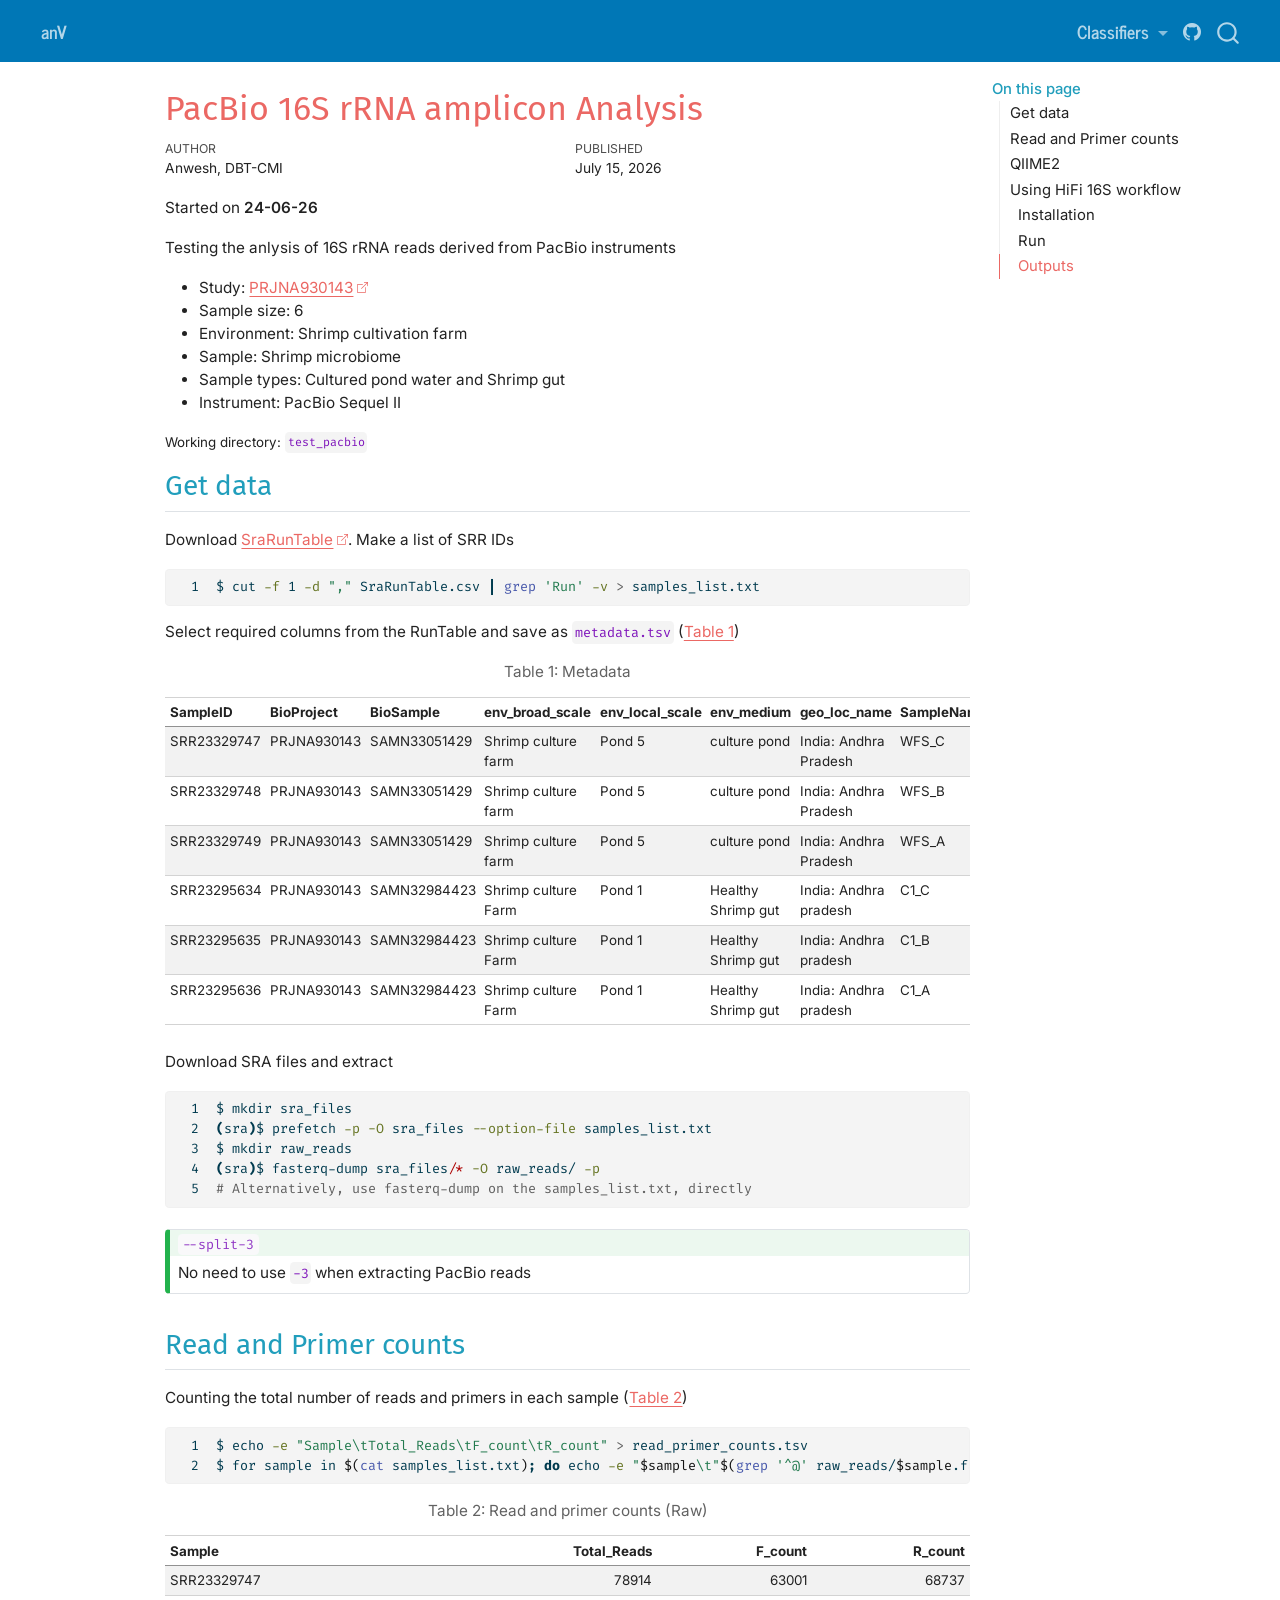
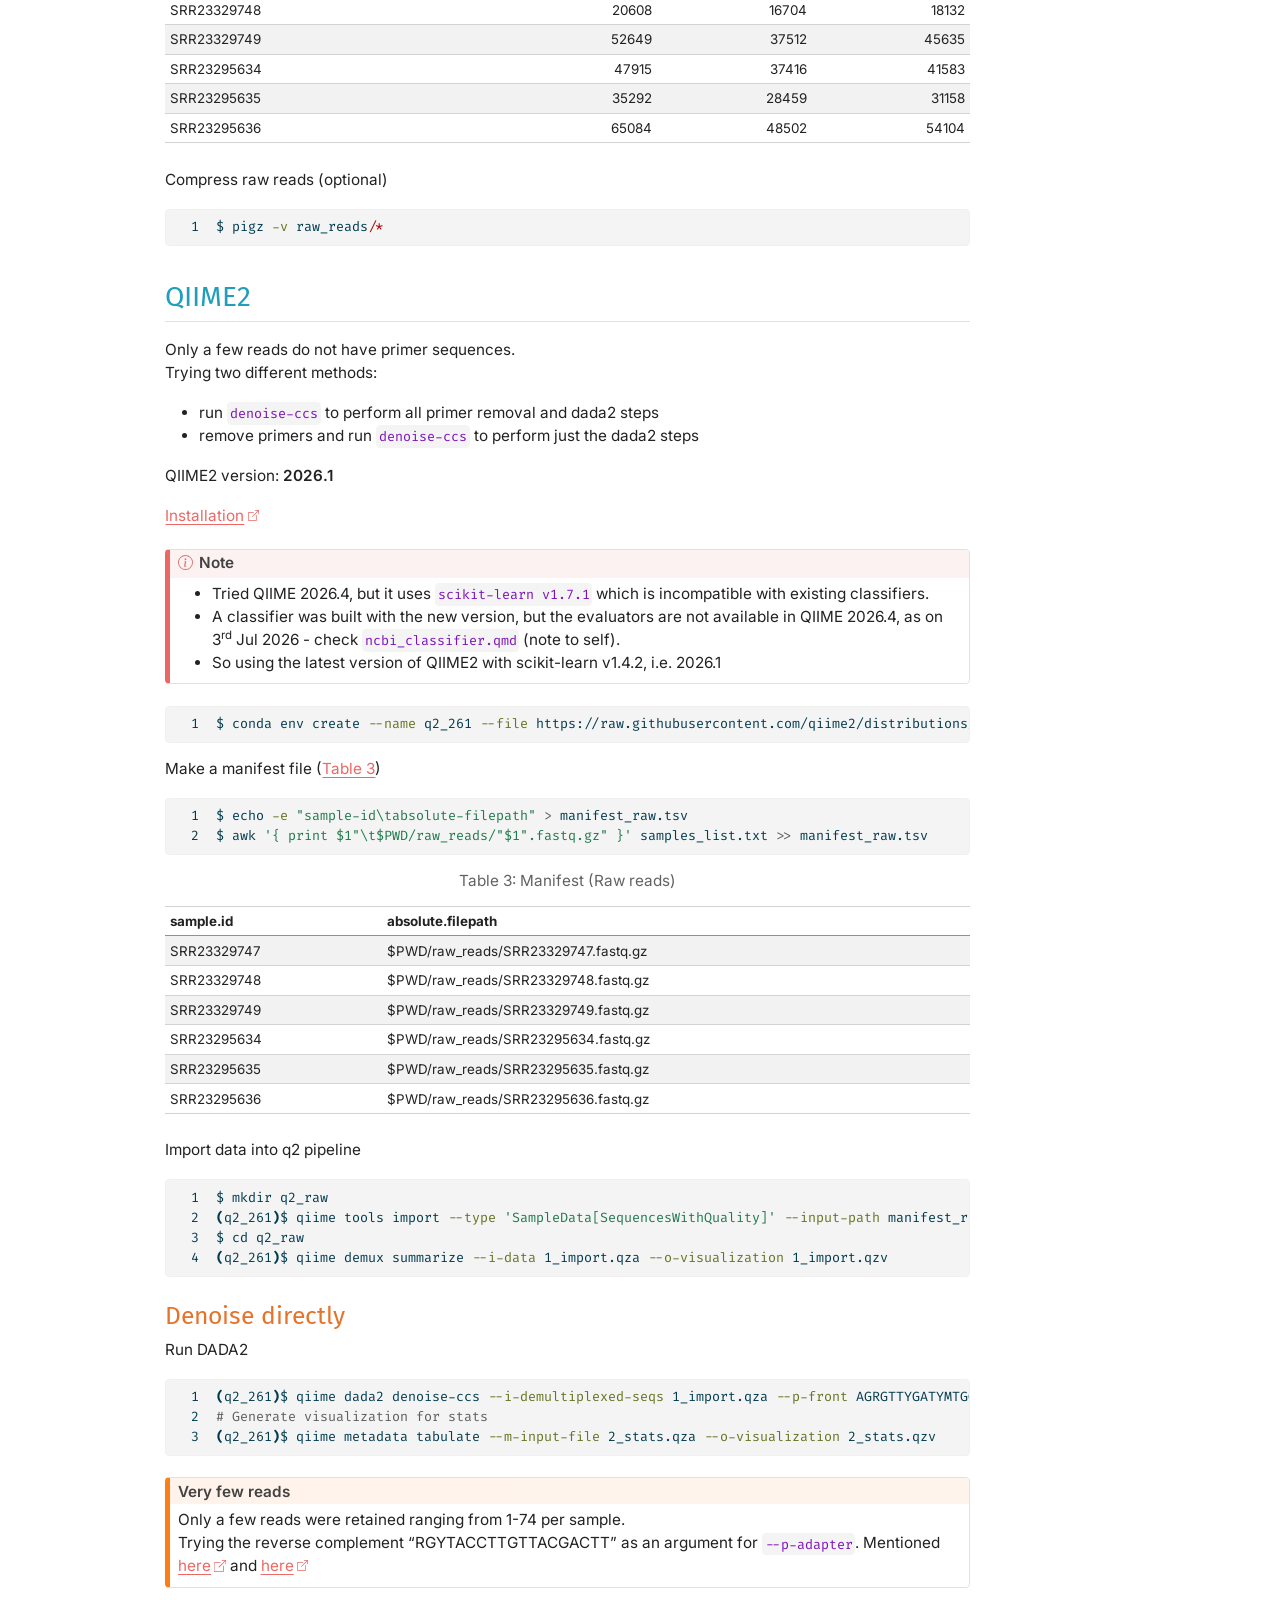
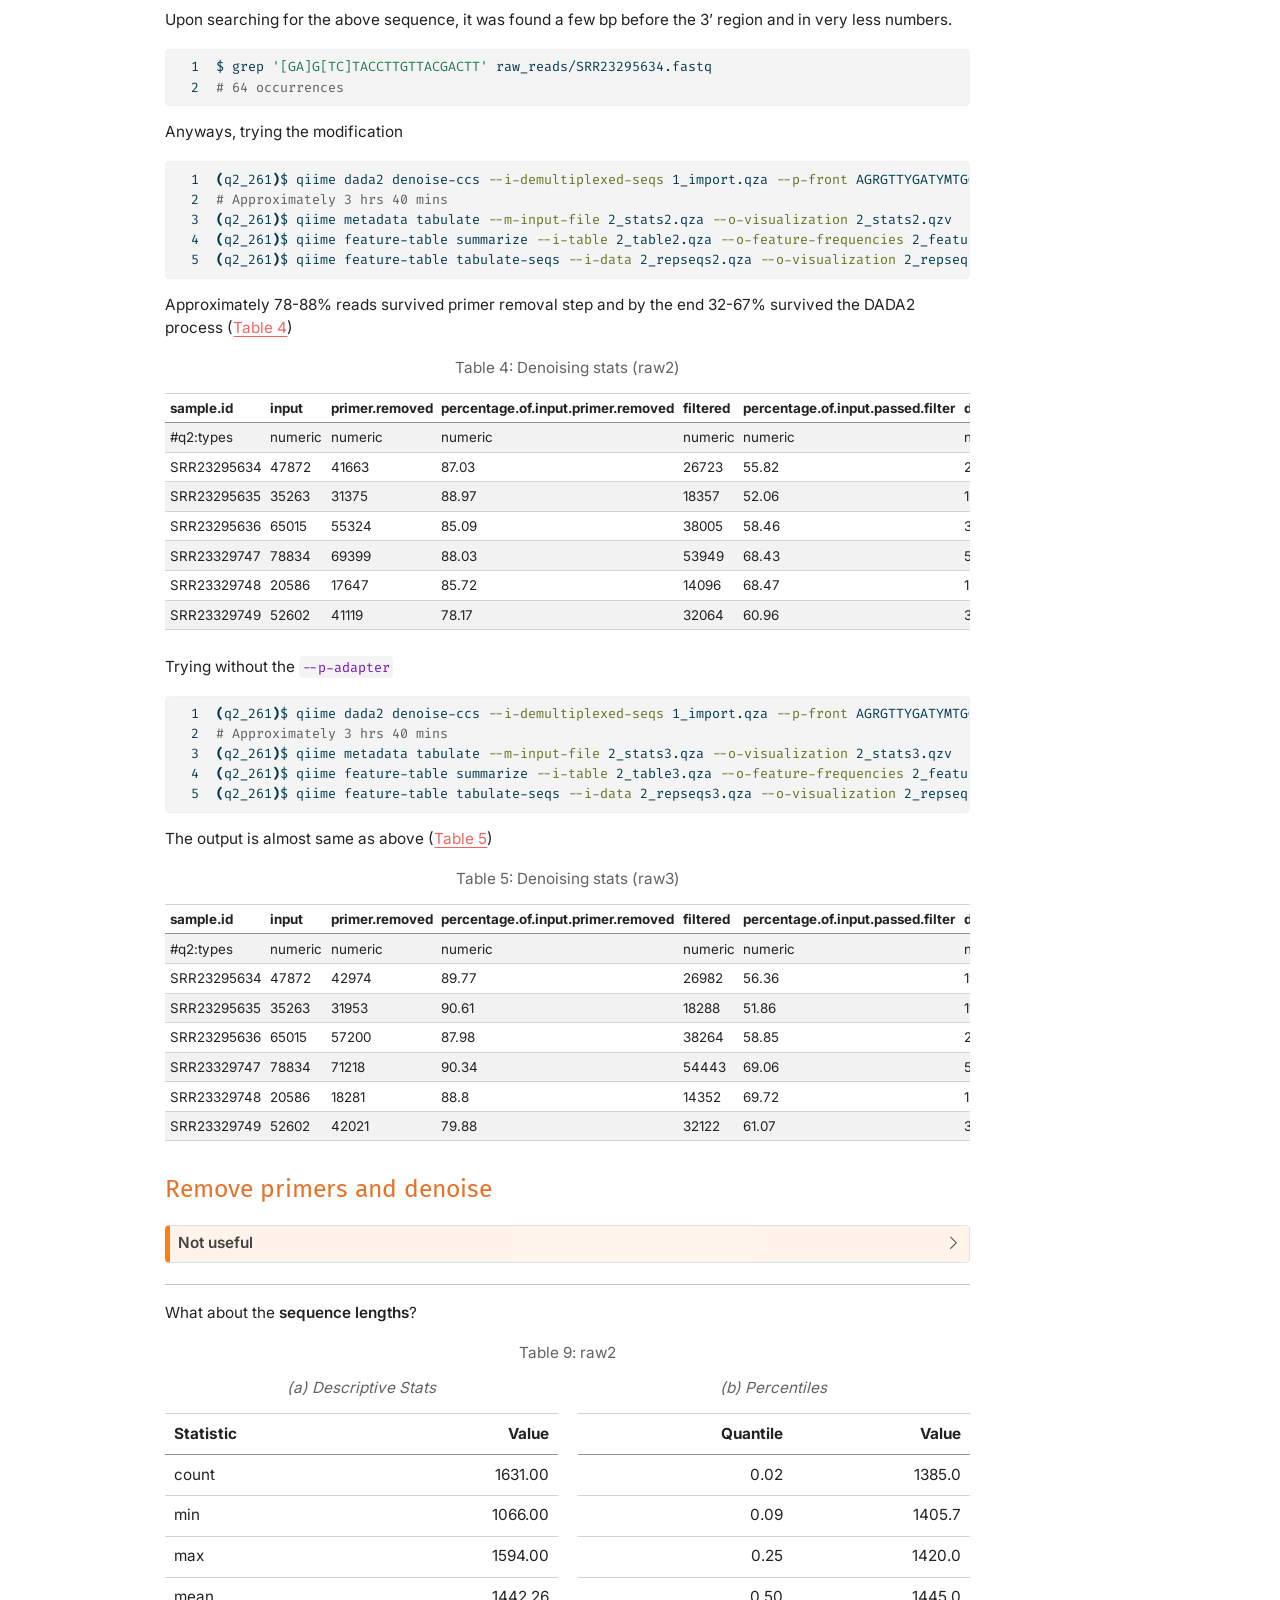
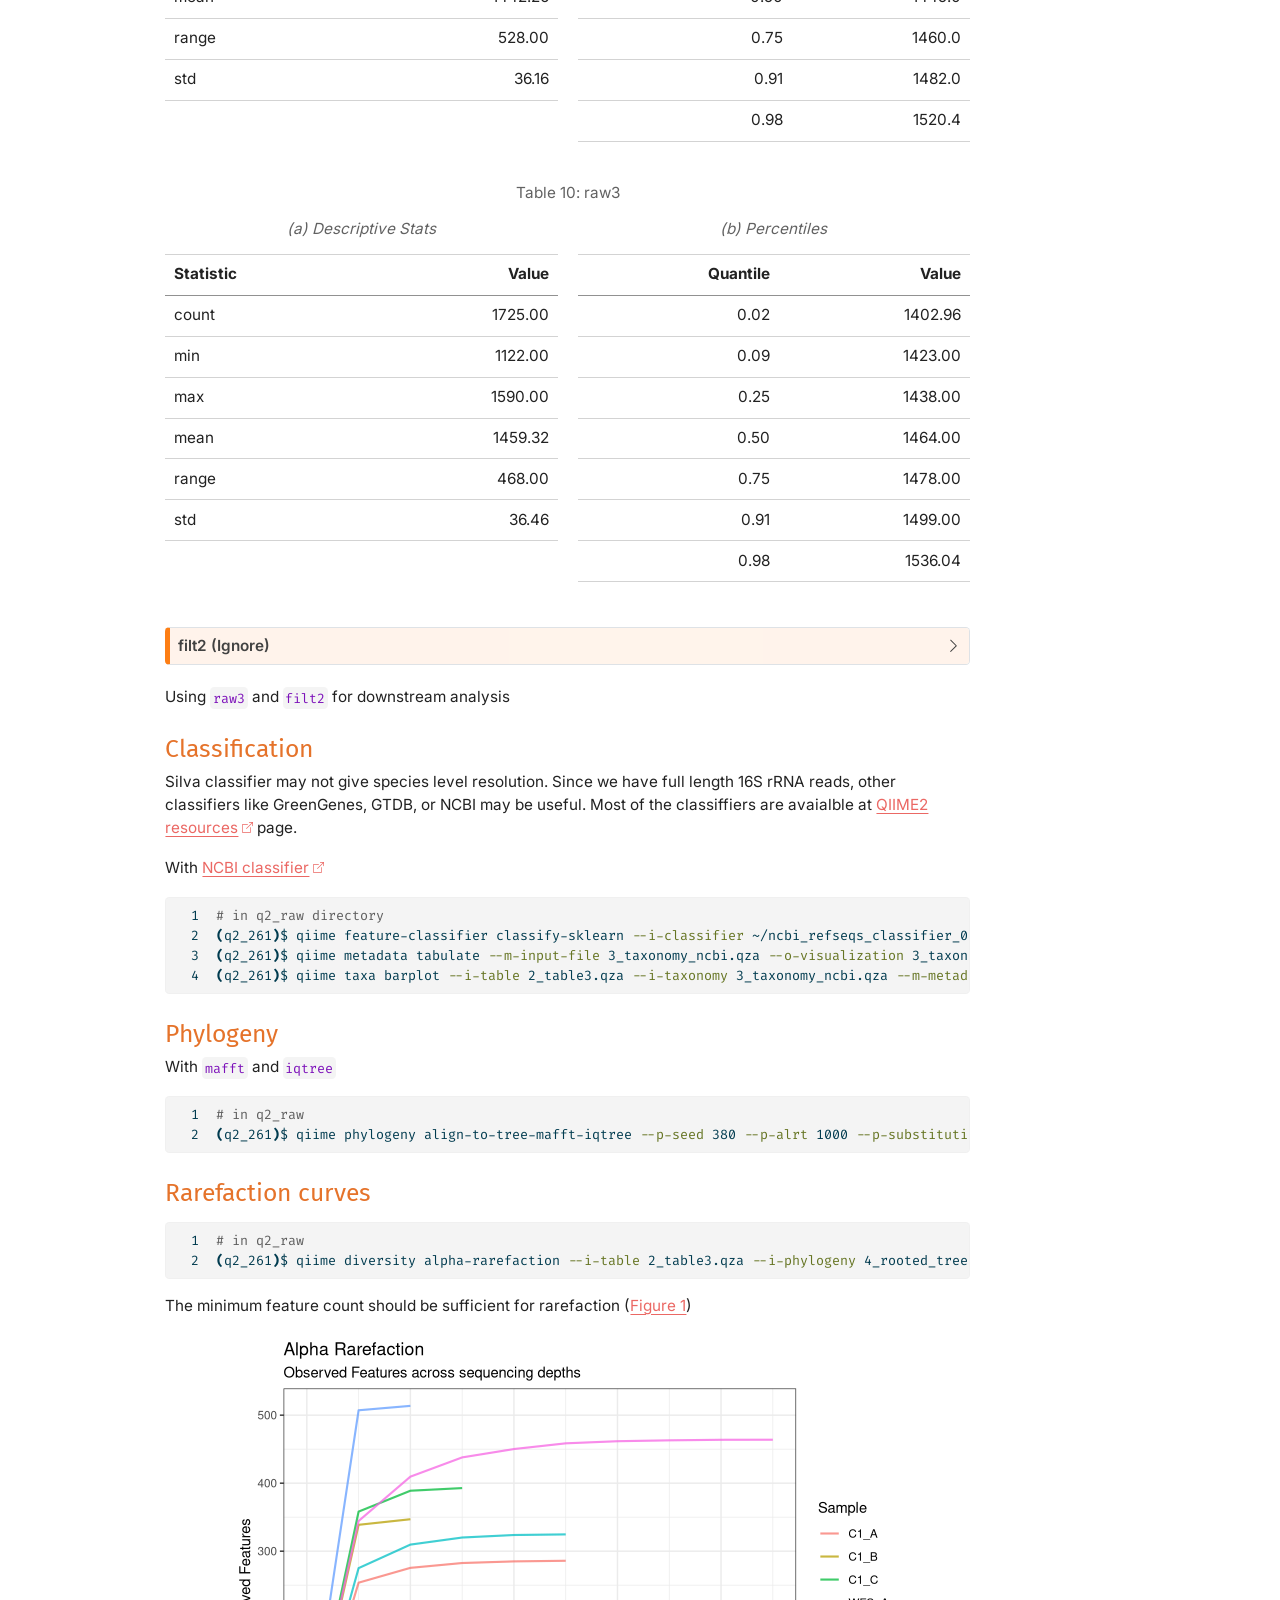
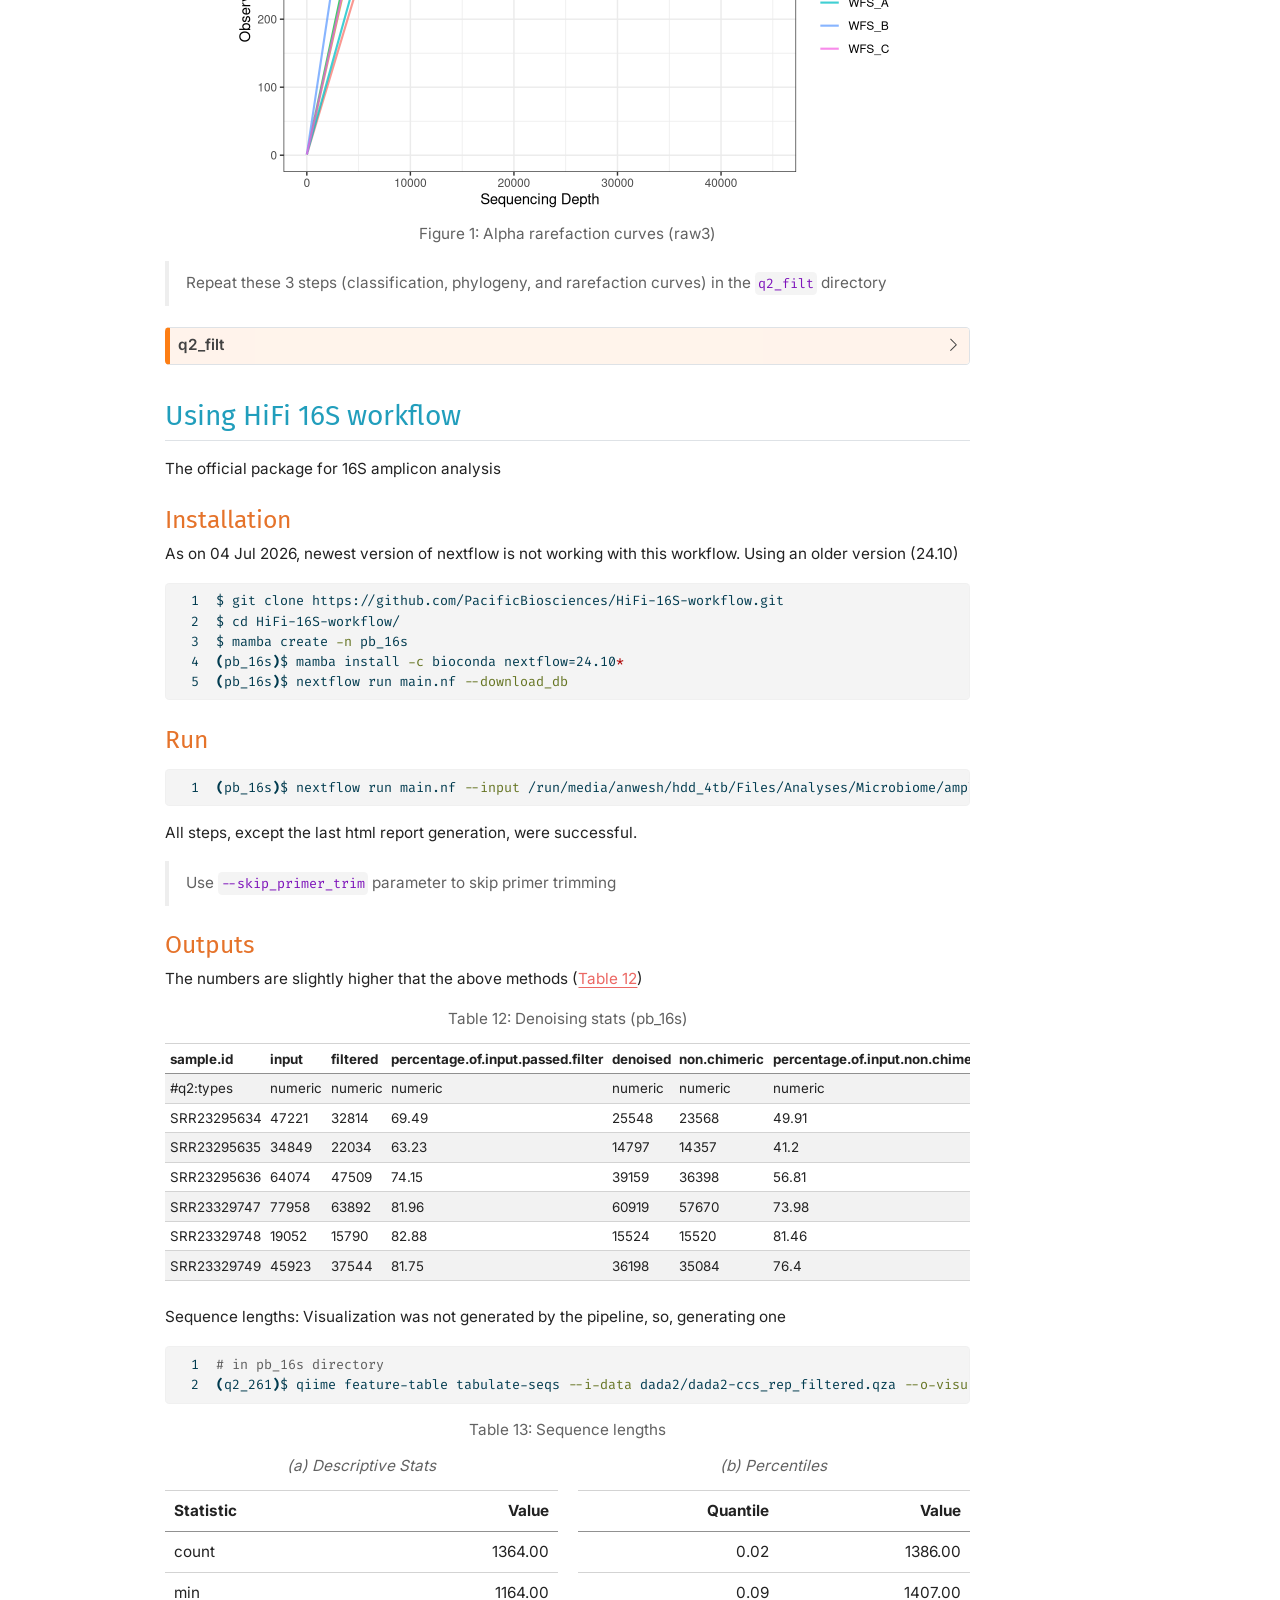
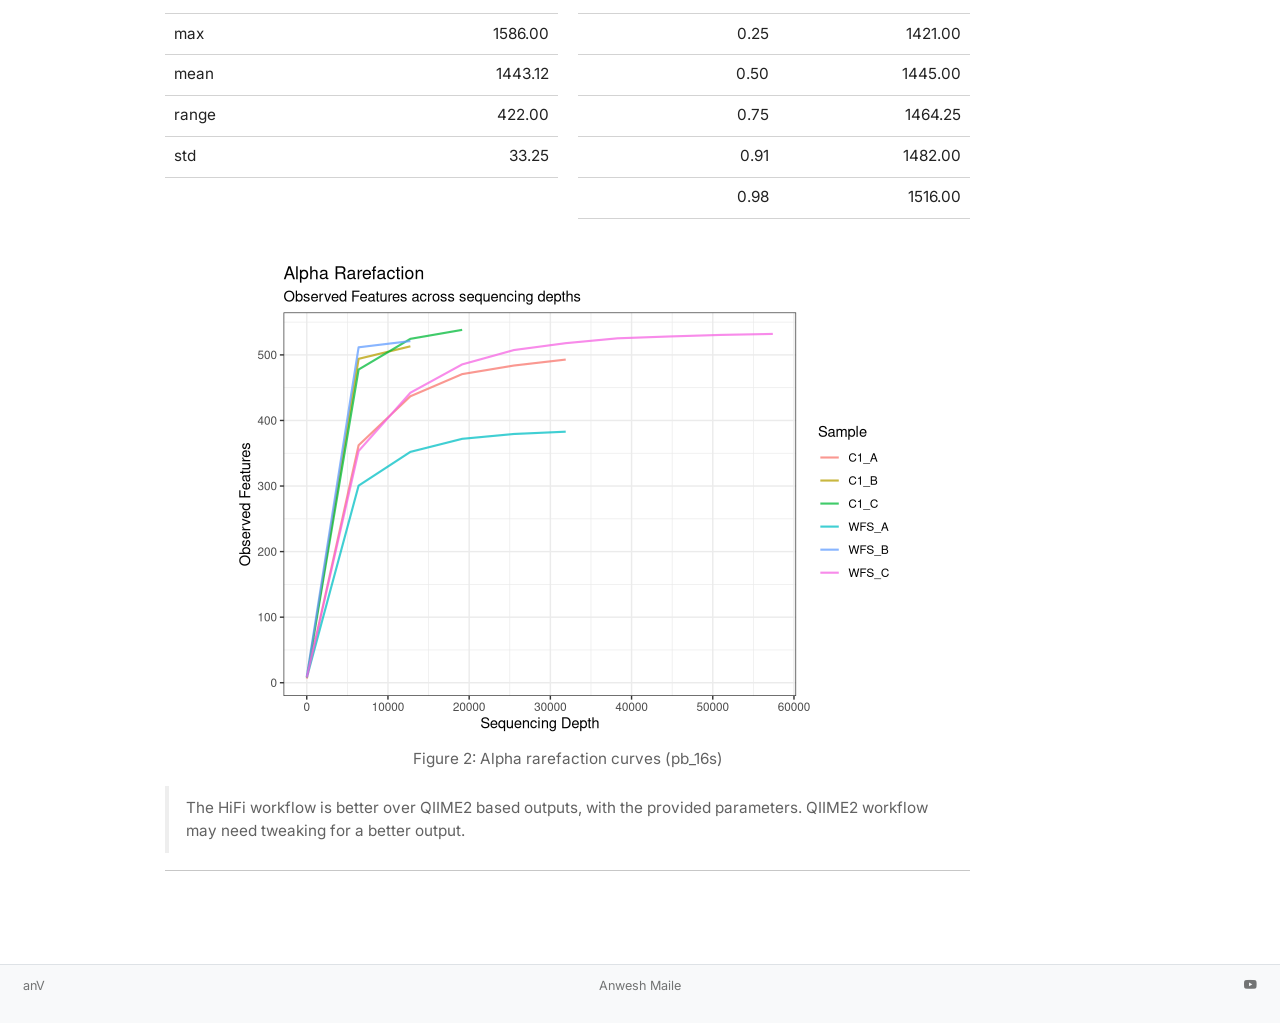
